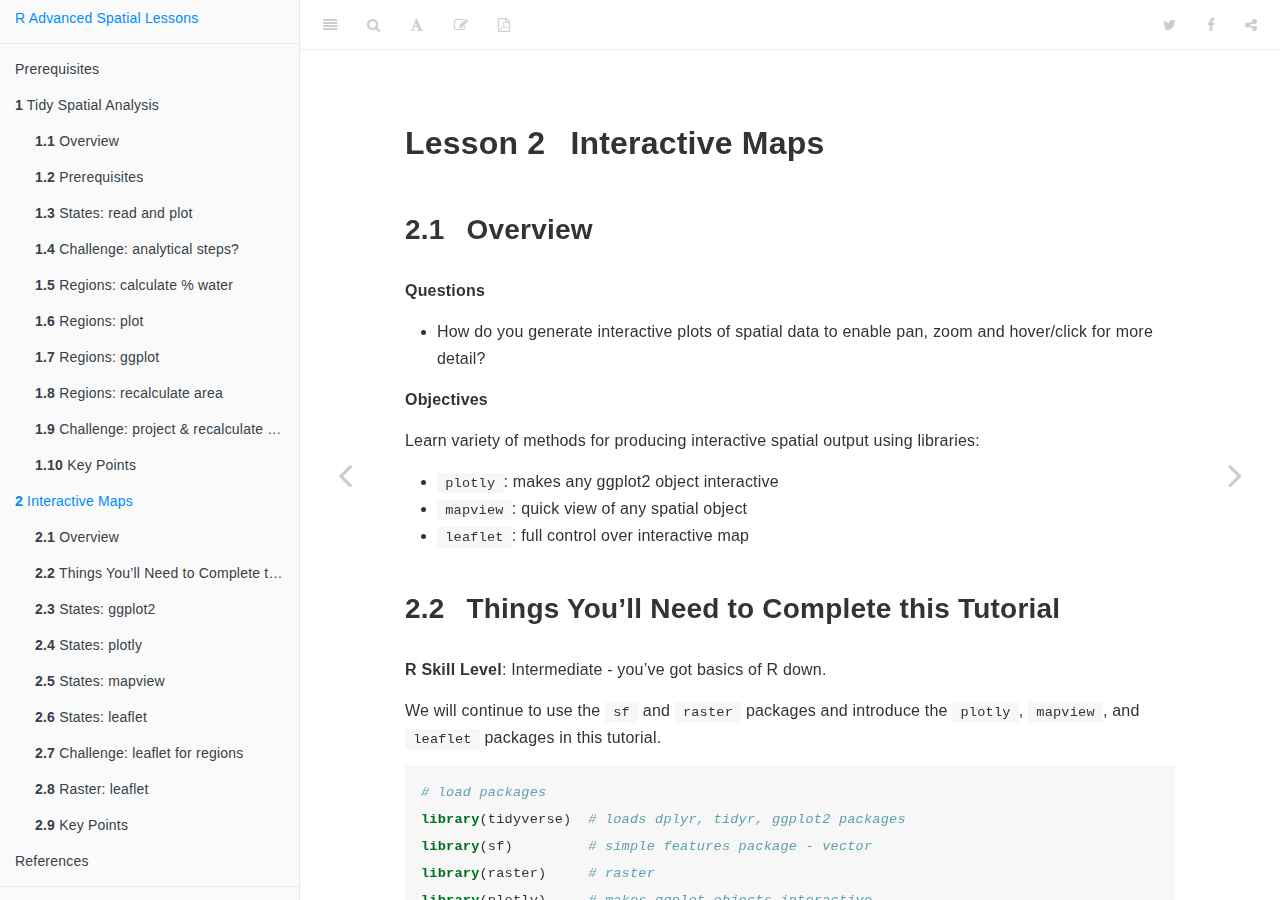
==== docs/interactive.html @ 994f049f "chunks named, cached; rm _bookdown" ====
<!DOCTYPE html>
<html >

<head>

  <meta charset="UTF-8">
  <meta http-equiv="X-UA-Compatible" content="IE=edge">
  <title>R Advanced Spatial Lessons</title>
  <meta name="description" content="These Data Carpentry lessons are for teaching simple usage of advanced spatial analysis libraries (sf, leaflet, ggmap and ggplot2).">
  <meta name="generator" content="bookdown 0.5 and GitBook 2.6.7">

  <meta property="og:title" content="R Advanced Spatial Lessons" />
  <meta property="og:type" content="book" />
  
  
  <meta property="og:description" content="These Data Carpentry lessons are for teaching simple usage of advanced spatial analysis libraries (sf, leaflet, ggmap and ggplot2)." />
  <meta name="github-repo" content="bbest/R-adv-spatial-lessons" />

  <meta name="twitter:card" content="summary" />
  <meta name="twitter:title" content="R Advanced Spatial Lessons" />
  
  <meta name="twitter:description" content="These Data Carpentry lessons are for teaching simple usage of advanced spatial analysis libraries (sf, leaflet, ggmap and ggplot2)." />
  

<meta name="author" content="Ben Best">


<meta name="date" content="2017-09-24">

  <meta name="viewport" content="width=device-width, initial-scale=1">
  <meta name="apple-mobile-web-app-capable" content="yes">
  <meta name="apple-mobile-web-app-status-bar-style" content="black">
  
  
<link rel="prev" href="tidy.html">
<link rel="next" href="references.html">
<script src="libs/jquery-2.2.3/jquery.min.js"></script>
<link href="libs/gitbook-2.6.7/css/style.css" rel="stylesheet" />
<link href="libs/gitbook-2.6.7/css/plugin-bookdown.css" rel="stylesheet" />
<link href="libs/gitbook-2.6.7/css/plugin-highlight.css" rel="stylesheet" />
<link href="libs/gitbook-2.6.7/css/plugin-search.css" rel="stylesheet" />
<link href="libs/gitbook-2.6.7/css/plugin-fontsettings.css" rel="stylesheet" />







<script src="libs/htmlwidgets-0.9/htmlwidgets.js"></script>
<script src="libs/plotly-binding-4.7.1/plotly.js"></script>
<script src="libs/typedarray-0.1/typedarray.min.js"></script>
<link href="libs/crosstalk-1.0.0/css/crosstalk.css" rel="stylesheet" />
<script src="libs/crosstalk-1.0.0/js/crosstalk.min.js"></script>
<link href="libs/plotlyjs-1.29.2/plotly-htmlwidgets.css" rel="stylesheet" />
<script src="libs/plotlyjs-1.29.2/plotly-latest.min.js"></script>
<link href="libs/leaflet-0.7.7/leaflet.css" rel="stylesheet" />
<script src="libs/leaflet-0.7.7/leaflet.js"></script>
<link href="libs/leafletfix-1.0.0/leafletfix.css" rel="stylesheet" />
<link href="libs/leaflet-label-0.2.2/leaflet.label.css" rel="stylesheet" />
<script src="libs/leaflet-label-0.2.2/leaflet.label.js"></script>
<script src="libs/Proj4Leaflet-0.7.2/proj4-compressed.js"></script>
<script src="libs/Proj4Leaflet-0.7.2/proj4leaflet.js"></script>
<script src="libs/leaflet-binding-1.1.0.9000/leaflet.js"></script>
<script src="libs/leaflet-providers-1.0.27/leaflet-providers.js"></script>
<script src="libs/leaflet-providers-plugin-1.1.0.9000/leaflet-providers-plugin.js"></script>
<link href="libs/HomeButton-0.0.1/home-button.css" rel="stylesheet" />
<script src="libs/HomeButton-0.0.1/home-button.js"></script>
<script src="libs/HomeButton-0.0.1/easy-button-src.min.js"></script>


<style type="text/css">
div.sourceCode { overflow-x: auto; }
table.sourceCode, tr.sourceCode, td.lineNumbers, td.sourceCode {
  margin: 0; padding: 0; vertical-align: baseline; border: none; }
table.sourceCode { width: 100%; line-height: 100%; }
td.lineNumbers { text-align: right; padding-right: 4px; padding-left: 4px; color: #aaaaaa; border-right: 1px solid #aaaaaa; }
td.sourceCode { padding-left: 5px; }
code > span.kw { color: #007020; font-weight: bold; } /* Keyword */
code > span.dt { color: #902000; } /* DataType */
code > span.dv { color: #40a070; } /* DecVal */
code > span.bn { color: #40a070; } /* BaseN */
code > span.fl { color: #40a070; } /* Float */
code > span.ch { color: #4070a0; } /* Char */
code > span.st { color: #4070a0; } /* String */
code > span.co { color: #60a0b0; font-style: italic; } /* Comment */
code > span.ot { color: #007020; } /* Other */
code > span.al { color: #ff0000; font-weight: bold; } /* Alert */
code > span.fu { color: #06287e; } /* Function */
code > span.er { color: #ff0000; font-weight: bold; } /* Error */
code > span.wa { color: #60a0b0; font-weight: bold; font-style: italic; } /* Warning */
code > span.cn { color: #880000; } /* Constant */
code > span.sc { color: #4070a0; } /* SpecialChar */
code > span.vs { color: #4070a0; } /* VerbatimString */
code > span.ss { color: #bb6688; } /* SpecialString */
code > span.im { } /* Import */
code > span.va { color: #19177c; } /* Variable */
code > span.cf { color: #007020; font-weight: bold; } /* ControlFlow */
code > span.op { color: #666666; } /* Operator */
code > span.bu { } /* BuiltIn */
code > span.ex { } /* Extension */
code > span.pp { color: #bc7a00; } /* Preprocessor */
code > span.at { color: #7d9029; } /* Attribute */
code > span.do { color: #ba2121; font-style: italic; } /* Documentation */
code > span.an { color: #60a0b0; font-weight: bold; font-style: italic; } /* Annotation */
code > span.cv { color: #60a0b0; font-weight: bold; font-style: italic; } /* CommentVar */
code > span.in { color: #60a0b0; font-weight: bold; font-style: italic; } /* Information */
</style>

<link rel="stylesheet" href="css/bootstrap.min.css" type="text/css" />
<link rel="stylesheet" href="css/style.css" type="text/css" />
<link rel="stylesheet" href="css/lesson.css" type="text/css" />
</head>

<body>



  <div class="book without-animation with-summary font-size-2 font-family-1" data-basepath=".">

    <div class="book-summary">
      <nav role="navigation">

<ul class="summary">
<li><a href="./">R Advanced Spatial Lessons</a></li>

<li class="divider"></li>
<li class="chapter" data-level="" data-path="index.html"><a href="index.html"><i class="fa fa-check"></i>Prerequisites</a></li>
<li class="chapter" data-level="1" data-path="tidy.html"><a href="tidy.html"><i class="fa fa-check"></i><b>1</b> Tidy Spatial Analysis</a><ul>
<li class="chapter" data-level="1.1" data-path="tidy.html"><a href="tidy.html#overview"><i class="fa fa-check"></i><b>1.1</b> Overview</a></li>
<li class="chapter" data-level="1.2" data-path="tidy.html"><a href="tidy.html#prerequisites"><i class="fa fa-check"></i><b>1.2</b> Prerequisites</a></li>
<li class="chapter" data-level="1.3" data-path="tidy.html"><a href="tidy.html#states-read-and-plot"><i class="fa fa-check"></i><b>1.3</b> States: read and plot</a></li>
<li class="chapter" data-level="1.4" data-path="tidy.html"><a href="tidy.html#challenge-analytical-steps"><i class="fa fa-check"></i><b>1.4</b> Challenge: analytical steps?</a><ul>
<li class="chapter" data-level="1.4.1" data-path="tidy.html"><a href="tidy.html#answers"><i class="fa fa-check"></i><b>1.4.1</b> Answers</a></li>
</ul></li>
<li class="chapter" data-level="1.5" data-path="tidy.html"><a href="tidy.html#regions-calculate-water"><i class="fa fa-check"></i><b>1.5</b> Regions: calculate % water</a></li>
<li class="chapter" data-level="1.6" data-path="tidy.html"><a href="tidy.html#regions-plot"><i class="fa fa-check"></i><b>1.6</b> Regions: plot</a></li>
<li class="chapter" data-level="1.7" data-path="tidy.html"><a href="tidy.html#regions-ggplot"><i class="fa fa-check"></i><b>1.7</b> Regions: ggplot</a></li>
<li class="chapter" data-level="1.8" data-path="tidy.html"><a href="tidy.html#regions-recalculate-area"><i class="fa fa-check"></i><b>1.8</b> Regions: recalculate area</a></li>
<li class="chapter" data-level="1.9" data-path="tidy.html"><a href="tidy.html#challenge-project-recalculate-area"><i class="fa fa-check"></i><b>1.9</b> Challenge: project &amp; recalculate area</a><ul>
<li class="chapter" data-level="1.9.1" data-path="tidy.html"><a href="tidy.html#answers-1"><i class="fa fa-check"></i><b>1.9.1</b> Answers</a></li>
</ul></li>
<li class="chapter" data-level="1.10" data-path="tidy.html"><a href="tidy.html#key-points"><i class="fa fa-check"></i><b>1.10</b> Key Points</a></li>
</ul></li>
<li class="chapter" data-level="2" data-path="interactive.html"><a href="interactive.html"><i class="fa fa-check"></i><b>2</b> Interactive Maps</a><ul>
<li class="chapter" data-level="2.1" data-path="interactive.html"><a href="interactive.html#overview-1"><i class="fa fa-check"></i><b>2.1</b> Overview</a></li>
<li class="chapter" data-level="2.2" data-path="interactive.html"><a href="interactive.html#things-youll-need-to-complete-this-tutorial"><i class="fa fa-check"></i><b>2.2</b> Things You’ll Need to Complete this Tutorial</a></li>
<li class="chapter" data-level="2.3" data-path="interactive.html"><a href="interactive.html#states-ggplot2"><i class="fa fa-check"></i><b>2.3</b> States: ggplot2</a></li>
<li class="chapter" data-level="2.4" data-path="interactive.html"><a href="interactive.html#states-plotly"><i class="fa fa-check"></i><b>2.4</b> States: plotly</a></li>
<li class="chapter" data-level="2.5" data-path="interactive.html"><a href="interactive.html#states-mapview"><i class="fa fa-check"></i><b>2.5</b> States: mapview</a></li>
<li class="chapter" data-level="2.6" data-path="interactive.html"><a href="interactive.html#states-leaflet"><i class="fa fa-check"></i><b>2.6</b> States: leaflet</a><ul>
<li class="chapter" data-level="2.6.1" data-path="interactive.html"><a href="interactive.html#choropleth"><i class="fa fa-check"></i><b>2.6.1</b> Choropleth</a></li>
<li class="chapter" data-level="2.6.2" data-path="interactive.html"><a href="interactive.html#popups-and-legend"><i class="fa fa-check"></i><b>2.6.2</b> Popups and Legend</a></li>
</ul></li>
<li class="chapter" data-level="2.7" data-path="interactive.html"><a href="interactive.html#challenge-leaflet-for-regions"><i class="fa fa-check"></i><b>2.7</b> Challenge: leaflet for regions</a><ul>
<li class="chapter" data-level="2.7.1" data-path="interactive.html"><a href="interactive.html#answers-2"><i class="fa fa-check"></i><b>2.7.1</b> Answers</a></li>
</ul></li>
<li class="chapter" data-level="2.8" data-path="interactive.html"><a href="interactive.html#raster-leaflet"><i class="fa fa-check"></i><b>2.8</b> Raster: leaflet</a></li>
<li class="chapter" data-level="2.9" data-path="interactive.html"><a href="interactive.html#key-points-1"><i class="fa fa-check"></i><b>2.9</b> Key Points</a></li>
</ul></li>
<li class="chapter" data-level="" data-path="references.html"><a href="references.html"><i class="fa fa-check"></i>References</a></li>
<li class="divider"></li>
<li><a href="https://bookdown.org" target="blank">Published with bookdown</a></li>

</ul>

      </nav>
    </div>

    <div class="book-body">
      <div class="body-inner">
        <div class="book-header" role="navigation">
          <h1>
            <i class="fa fa-circle-o-notch fa-spin"></i><a href="./">R Advanced Spatial Lessons</a>
          </h1>
        </div>

        <div class="page-wrapper" tabindex="-1" role="main">
          <div class="page-inner">

            <section class="normal" id="section-">
<div id="interactive" class="section level1">
<h1><span class="header-section-number">Lesson 2</span> Interactive Maps</h1>
<div id="overview-1" class="section level2 objectives">
<h2><span class="header-section-number">2.1</span> Overview</h2>
<p><strong>Questions</strong></p>
<ul>
<li>How do you generate interactive plots of spatial data to enable pan, zoom and hover/click for more detail?</li>
</ul>
<p><strong>Objectives</strong></p>
<p>Learn variety of methods for producing interactive spatial output using libraries:</p>
<ul>
<li><code>plotly</code>: makes any ggplot2 object interactive</li>
<li><code>mapview</code>: quick view of any spatial object</li>
<li><code>leaflet</code>: full control over interactive map</li>
</ul>
</div>
<div id="things-youll-need-to-complete-this-tutorial" class="section level2 prereq">
<h2><span class="header-section-number">2.2</span> Things You’ll Need to Complete this Tutorial</h2>
<p><strong>R Skill Level</strong>: Intermediate - you’ve got basics of R down.</p>
<p>We will continue to use the <code>sf</code> and <code>raster</code> packages and introduce the <code>plotly</code>, <code>mapview</code>, and <code>leaflet</code> packages in this tutorial.</p>
<div class="sourceCode"><pre class="sourceCode r"><code class="sourceCode r"><span class="co"># load packages</span>
<span class="kw">library</span>(tidyverse)  <span class="co"># loads dplyr, tidyr, ggplot2 packages</span>
<span class="kw">library</span>(sf)         <span class="co"># simple features package - vector</span>
<span class="kw">library</span>(raster)     <span class="co"># raster</span>
<span class="kw">library</span>(plotly)     <span class="co"># makes ggplot objects interactive</span>
<span class="kw">library</span>(mapview)    <span class="co"># quick interactive viewing of spatial objects</span>
<span class="kw">library</span>(leaflet)    <span class="co"># interactive maps</span>

<span class="co"># set working directory to data folder</span>
<span class="co"># setwd(&quot;pathToDirHere&quot;)</span></code></pre></div>
</div>
<div id="states-ggplot2" class="section level2">
<h2><span class="header-section-number">2.3</span> States: ggplot2</h2>
<p>Recreate the ggplot object from Lesson <a href="tidy.html#tidy">1</a> and save into a variable for subsequent use with the <code>plotly</code> package.</p>
<div class="sourceCode"><pre class="sourceCode r"><code class="sourceCode r"><span class="co"># read in states</span>
states &lt;-<span class="st"> </span><span class="kw">read_sf</span>(<span class="st">&quot;data/NEON-DS-Site-Layout-Files/US-Boundary-Layers/US-State-Boundaries-Census-2014.shp&quot;</span>) %&gt;%
<span class="st">  </span><span class="kw">st_zm</span>() %&gt;%
<span class="st">  </span><span class="kw">mutate</span>(
    <span class="dt">water_km2 =</span> (AWATER /<span class="st"> </span>(<span class="dv">1000</span>*<span class="dv">1000</span>)) %&gt;%<span class="st"> </span><span class="kw">round</span>(<span class="dv">2</span>))

<span class="co"># plot, ggplot</span>
g =<span class="st"> </span><span class="kw">ggplot</span>(states) +
<span class="st">  </span><span class="kw">geom_sf</span>(<span class="kw">aes</span>(<span class="dt">fill =</span> water_km2)) +
<span class="st">  </span><span class="kw">scale_fill_distiller</span>(<span class="st">&quot;water_km2&quot;</span>, <span class="dt">palette =</span> <span class="st">&quot;Spectral&quot;</span>) +
<span class="st">  </span><span class="kw">ggtitle</span>(<span class="st">&quot;Water (km2) by State&quot;</span>)
g</code></pre></div>
<p><img src="R-adv-spatial_files/figure-html/states-ggplot2-1.png" width="672" /></p>
</div>
<div id="states-plotly" class="section level2">
<h2><span class="header-section-number">2.4</span> States: plotly</h2>
<p>The <code>plotly::ggplotly()</code> function outputs a ggplot into an interactive window capable of pan, zoom and identify.</p>
<div class="sourceCode"><pre class="sourceCode r"><code class="sourceCode r"><span class="kw">library</span>(plotly)

<span class="kw">ggplotly</span>(g)</code></pre></div>
<div id="17ee5b825112" style="width:672px;height:480px;" class="plotly html-widget"></div>
<script type="application/json" data-for="17ee5b825112">{"x":{"data":[{"x":[-120,-120,-120,-120,-120,-120,-120,-120,-120,-120,-120,-120,-120,-120,-120,-120,-120,-120,-120,-120,-120,-120,-120,-120,-120,-120,-120,-120,-120,-120,-120,-120,-120,-120,-120,-120,-120,-120,-120,-120,-120,-120,-120,-120,-120,-120,-120,-120,-120,-120,-120,-120,-120,-120,-120,-120,-120,-120,-120,-120,-120,-120,-120,-120,-120,-120,-120,-120,-120,-120,-120,-120,-120,-120,-120,-120,-120,-120,-120,null,-127.6146362,-127.171717171717,-126.464646464646,-125.757575757576,-125.050505050505,-124.343434343434,-123.636363636364,-122.929292929293,-122.222222222222,-121.515151515152,-120.808080808081,-120.10101010101,-119.393939393939,-118.686868686869,-117.979797979798,-117.272727272727,-116.565656565657,-115.858585858586,-115.151515151515,-114.444444444444,-113.737373737374,-113.030303030303,-112.323232323232,-111.616161616162,-110.909090909091,-110.20202020202,-109.494949494949,-108.787878787879,-108.080808080808,-107.373737373737,-106.666666666667,-105.959595959596,-105.252525252525,-104.545454545455,-103.838383838384,-103.131313131313,-102.424242424242,-101.717171717172,-101.010101010101,-100.30303030303,-99.5959595959596,-98.8888888888889,-98.1818181818182,-97.4747474747475,-96.7676767676768,-96.0606060606061,-95.3535353535354,-94.6464646464646,-93.9393939393939,-93.2323232323232,-92.5252525252525,-91.8181818181818,-91.1111111111111,-90.4040404040404,-89.6969696969697,-88.989898989899,-88.2828282828283,-87.5757575757576,-86.8686868686869,-86.1616161616162,-85.4545454545455,-84.7474747474747,-84.040404040404,-83.3333333333333,-82.6262626262626,-81.9191919191919,-81.2121212121212,-80.5050505050505,-79.7979797979798,-79.0909090909091,-78.3838383838384,-77.6767676767677,-76.969696969697,-76.2626262626263,-75.5555555555556,-74.8484848484848,-74.1414141414141,-73.4343434343434,-72.7272727272727,-72.020202020202,-71.3131313131313,-70.6060606060606,-69.8989898989899,-69.1919191919192,-68.4848484848485,-67.7777777777778,-67.0707070707071,-66.3636363636364,-65.6565656565657,-64.9494949494949,-64.2424242424242,-64.0610978,null,-127.6146362,-127.171717171717,-126.464646464646,-125.757575757576,-125.050505050505,-124.343434343434,-123.636363636364,-122.929292929293,-122.222222222222,-121.515151515152,-120.808080808081,-120.10101010101,-119.393939393939,-118.686868686869,-117.979797979798,-117.272727272727,-116.565656565657,-115.858585858586,-115.151515151515,-114.444444444444,-113.737373737374,-113.030303030303,-112.323232323232,-111.616161616162,-110.909090909091,-110.20202020202,-109.494949494949,-108.787878787879,-108.080808080808,-107.373737373737,-106.666666666667,-105.959595959596,-105.252525252525,-104.545454545455,-103.838383838384,-103.131313131313,-102.424242424242,-101.717171717172,-101.010101010101,-100.30303030303,-99.5959595959596,-98.8888888888889,-98.1818181818182,-97.4747474747475,-96.7676767676768,-96.0606060606061,-95.3535353535354,-94.6464646464646,-93.9393939393939,-93.2323232323232,-92.5252525252525,-91.8181818181818,-91.1111111111111,-90.4040404040404,-89.6969696969697,-88.989898989899,-88.2828282828283,-87.5757575757576,-86.8686868686869,-86.1616161616162,-85.4545454545455,-84.7474747474747,-84.040404040404,-83.3333333333333,-82.6262626262626,-81.9191919191919,-81.2121212121212,-80.5050505050505,-79.7979797979798,-79.0909090909091,-78.3838383838384,-77.6767676767677,-76.969696969697,-76.2626262626263,-75.5555555555556,-74.8484848484848,-74.1414141414141,-73.4343434343434,-72.7272727272727,-72.020202020202,-71.3131313131313,-70.6060606060606,-69.8989898989899,-69.1919191919192,-68.4848484848485,-67.7777777777778,-67.0707070707071,-66.3636363636364,-65.6565656565657,-64.9494949494949,-64.2424242424242,-64.0610978,null,-127.6146362,-127.171717171717,-126.464646464646,-125.757575757576,-125.050505050505,-124.343434343434,-123.636363636364,-122.929292929293,-122.222222222222,-121.515151515152,-120.808080808081,-120.10101010101,-119.393939393939,-118.686868686869,-117.979797979798,-117.272727272727,-116.565656565657,-115.858585858586,-115.151515151515,-114.444444444444,-113.737373737374,-113.030303030303,-112.323232323232,-111.616161616162,-110.909090909091,-110.20202020202,-109.494949494949,-108.787878787879,-108.080808080808,-107.373737373737,-106.666666666667,-105.959595959596,-105.252525252525,-104.545454545455,-103.838383838384,-103.131313131313,-102.424242424242,-101.717171717172,-101.010101010101,-100.30303030303,-99.5959595959596,-98.8888888888889,-98.1818181818182,-97.4747474747475,-96.7676767676768,-96.0606060606061,-95.3535353535354,-94.6464646464646,-93.9393939393939,-93.2323232323232,-92.5252525252525,-91.8181818181818,-91.1111111111111,-90.4040404040404,-89.6969696969697,-88.989898989899,-88.2828282828283,-87.5757575757576,-86.8686868686869,-86.1616161616162,-85.4545454545455,-84.7474747474747,-84.040404040404,-83.3333333333333,-82.6262626262626,-81.9191919191919,-81.2121212121212,-80.5050505050505,-79.7979797979798,-79.0909090909091,-78.3838383838384,-77.6767676767677,-76.969696969697,-76.2626262626263,-75.5555555555556,-74.8484848484848,-74.1414141414141,-73.4343434343434,-72.7272727272727,-72.020202020202,-71.3131313131313,-70.6060606060606,-69.8989898989899,-69.1919191919192,-68.4848484848485,-67.7777777777778,-67.0707070707071,-66.3636363636364,-65.6565656565657,-64.9494949494949,-64.2424242424242,-64.0610978,null,-110,-110,-110,-110,-110,-110,-110,-110,-110,-110,-110,-110,-110,-110,-110,-110,-110,-110,-110,-110,-110,-110,-110,-110,-110,-110,-110,-110,-110,-110,-110,-110,-110,-110,-110,-110,-110,-110,-110,-110,-110,-110,-110,-110,-110,-110,-110,-110,-110,-110,-110,-110,-110,-110,-110,-110,-110,-110,-110,-110,-110,-110,-110,-110,-110,-110,-110,-110,-110,-110,-110,-110,-110,-110,-110,-110,-110,-110,-110,null,-100,-100,-100,-100,-100,-100,-100,-100,-100,-100,-100,-100,-100,-100,-100,-100,-100,-100,-100,-100,-100,-100,-100,-100,-100,-100,-100,-100,-100,-100,-100,-100,-100,-100,-100,-100,-100,-100,-100,-100,-100,-100,-100,-100,-100,-100,-100,-100,-100,-100,-100,-100,-100,-100,-100,-100,-100,-100,-100,-100,-100,-100,-100,-100,-100,-100,-100,-100,-100,-100,-100,-100,-100,-100,-100,-100,-100,-100,-100,null,-90,-90,-90,-90,-90,-90,-90,-90,-90,-90,-90,-90,-90,-90,-90,-90,-90,-90,-90,-90,-90,-90,-90,-90,-90,-90,-90,-90,-90,-90,-90,-90,-90,-90,-90,-90,-90,-90,-90,-90,-90,-90,-90,-90,-90,-90,-90,-90,-90,-90,-90,-90,-90,-90,-90,-90,-90,-90,-90,-90,-90,-90,-90,-90,-90,-90,-90,-90,-90,-90,-90,-90,-90,-90,-90,-90,-90,-90,-90,null,-80,-80,-80,-80,-80,-80,-80,-80,-80,-80,-80,-80,-80,-80,-80,-80,-80,-80,-80,-80,-80,-80,-80,-80,-80,-80,-80,-80,-80,-80,-80,-80,-80,-80,-80,-80,-80,-80,-80,-80,-80,-80,-80,-80,-80,-80,-80,-80,-80,-80,-80,-80,-80,-80,-80,-80,-80,-80,-80,-80,-80,-80,-80,-80,-80,-80,-80,-80,-80,-80,-80,-80,-80,-80,-80,-80,-80,-80,-80,null,-70,-70,-70,-70,-70,-70,-70,-70,-70,-70,-70,-70,-70,-70,-70,-70,-70,-70,-70,-70,-70,-70,-70,-70,-70,-70,-70,-70,-70,-70,-70,-70,-70,-70,-70,-70,-70,-70,-70,-70,-70,-70,-70,-70,-70,-70,-70,-70,-70,-70,-70,-70,-70,-70,-70,-70,-70,-70,-70,-70,-70,-70,-70,-70,-70,-70,-70,-70,-70,-70,-70,-70,-70,-70,-70,-70,-70,-70,-70,null,-127.6146362,-127.171717171717,-126.464646464646,-125.757575757576,-125.050505050505,-124.343434343434,-123.636363636364,-122.929292929293,-122.222222222222,-121.515151515152,-120.808080808081,-120.10101010101,-119.393939393939,-118.686868686869,-117.979797979798,-117.272727272727,-116.565656565657,-115.858585858586,-115.151515151515,-114.444444444444,-113.737373737374,-113.030303030303,-112.323232323232,-111.616161616162,-110.909090909091,-110.20202020202,-109.494949494949,-108.787878787879,-108.080808080808,-107.373737373737,-106.666666666667,-105.959595959596,-105.252525252525,-104.545454545455,-103.838383838384,-103.131313131313,-102.424242424242,-101.717171717172,-101.010101010101,-100.30303030303,-99.5959595959596,-98.8888888888889,-98.1818181818182,-97.4747474747475,-96.7676767676768,-96.0606060606061,-95.3535353535354,-94.6464646464646,-93.9393939393939,-93.2323232323232,-92.5252525252525,-91.8181818181818,-91.1111111111111,-90.4040404040404,-89.6969696969697,-88.989898989899,-88.2828282828283,-87.5757575757576,-86.8686868686869,-86.1616161616162,-85.4545454545455,-84.7474747474747,-84.040404040404,-83.3333333333333,-82.6262626262626,-81.9191919191919,-81.2121212121212,-80.5050505050505,-79.7979797979798,-79.0909090909091,-78.3838383838384,-77.6767676767677,-76.969696969697,-76.2626262626263,-75.5555555555556,-74.8484848484848,-74.1414141414141,-73.4343434343434,-72.7272727272727,-72.020202020202,-71.3131313131313,-70.6060606060606,-69.8989898989899,-69.1919191919192,-68.4848484848485,-67.7777777777778,-67.0707070707071,-66.3636363636364,-65.6565656565657,-64.9494949494949,-64.2424242424242,-64.0610978,null,-127.6146362,-127.171717171717,-126.464646464646,-125.757575757576,-125.050505050505,-124.343434343434,-123.636363636364,-122.929292929293,-122.222222222222,-121.515151515152,-120.808080808081,-120.10101010101,-119.393939393939,-118.686868686869,-117.979797979798,-117.272727272727,-116.565656565657,-115.858585858586,-115.151515151515,-114.444444444444,-113.737373737374,-113.030303030303,-112.323232323232,-111.616161616162,-110.909090909091,-110.20202020202,-109.494949494949,-108.787878787879,-108.080808080808,-107.373737373737,-106.666666666667,-105.959595959596,-105.252525252525,-104.545454545455,-103.838383838384,-103.131313131313,-102.424242424242,-101.717171717172,-101.010101010101,-100.30303030303,-99.5959595959596,-98.8888888888889,-98.1818181818182,-97.4747474747475,-96.7676767676768,-96.0606060606061,-95.3535353535354,-94.6464646464646,-93.9393939393939,-93.2323232323232,-92.5252525252525,-91.8181818181818,-91.1111111111111,-90.4040404040404,-89.6969696969697,-88.989898989899,-88.2828282828283,-87.5757575757576,-86.8686868686869,-86.1616161616162,-85.4545454545455,-84.7474747474747,-84.040404040404,-83.3333333333333,-82.6262626262626,-81.9191919191919,-81.2121212121212,-80.5050505050505,-79.7979797979798,-79.0909090909091,-78.3838383838384,-77.6767676767677,-76.969696969697,-76.2626262626263,-75.5555555555556,-74.8484848484848,-74.1414141414141,-73.4343434343434,-72.7272727272727,-72.020202020202,-71.3131313131313,-70.6060606060606,-69.8989898989899,-69.1919191919192,-68.4848484848485,-67.7777777777778,-67.0707070707071,-66.3636363636364,-65.6565656565657,-64.9494949494949,-64.2424242424242,-64.0610978,null,-127.6146362,-127.171717171717,-126.464646464646,-125.757575757576,-125.050505050505,-124.343434343434,-123.636363636364,-122.929292929293,-122.222222222222,-121.515151515152,-120.808080808081,-120.10101010101,-119.393939393939,-118.686868686869,-117.979797979798,-117.272727272727,-116.565656565657,-115.858585858586,-115.151515151515,-114.444444444444,-113.737373737374,-113.030303030303,-112.323232323232,-111.616161616162,-110.909090909091,-110.20202020202,-109.494949494949,-108.787878787879,-108.080808080808,-107.373737373737,-106.666666666667,-105.959595959596,-105.252525252525,-104.545454545455,-103.838383838384,-103.131313131313,-102.424242424242,-101.717171717172,-101.010101010101,-100.30303030303,-99.5959595959596,-98.8888888888889,-98.1818181818182,-97.4747474747475,-96.7676767676768,-96.0606060606061,-95.3535353535354,-94.6464646464646,-93.9393939393939,-93.2323232323232,-92.5252525252525,-91.8181818181818,-91.1111111111111,-90.4040404040404,-89.6969696969697,-88.989898989899,-88.2828282828283,-87.5757575757576,-86.8686868686869,-86.1616161616162,-85.4545454545455,-84.7474747474747,-84.040404040404,-83.3333333333333,-82.6262626262626,-81.9191919191919,-81.2121212121212,-80.5050505050505,-79.7979797979798,-79.0909090909091,-78.3838383838384,-77.6767676767677,-76.969696969697,-76.2626262626263,-75.5555555555556,-74.8484848484848,-74.1414141414141,-73.4343434343434,-72.7272727272727,-72.020202020202,-71.3131313131313,-70.6060606060606,-69.8989898989899,-69.1919191919192,-68.4848484848485,-67.7777777777778,-67.0707070707071,-66.3636363636364,-65.6565656565657,-64.9494949494949,-64.2424242424242,-64.0610978],"y":[23.25381965,23.5353535353535,23.8888888888889,24.2424242424242,24.5959595959596,24.9494949494949,25.3030303030303,25.6565656565657,26.010101010101,26.3636363636364,26.7171717171717,27.0707070707071,27.4242424242424,27.7777777777778,28.1313131313131,28.4848484848485,28.8383838383838,29.1919191919192,29.5454545454545,29.8989898989899,30.2525252525253,30.6060606060606,30.959595959596,31.3131313131313,31.6666666666667,32.020202020202,32.3737373737374,32.7272727272727,33.0808080808081,33.4343434343434,33.7878787878788,34.1414141414141,34.4949494949495,34.8484848484848,35.2020202020202,35.5555555555556,35.9090909090909,36.2626262626263,36.6161616161616,36.969696969697,37.3232323232323,37.6767676767677,38.030303030303,38.3838383838384,38.7373737373737,39.0909090909091,39.4444444444444,39.7979797979798,40.1515151515152,40.5050505050505,40.8585858585859,41.2121212121212,41.5656565656566,41.9191919191919,42.2727272727273,42.6262626262626,42.979797979798,43.3333333333333,43.6868686868687,44.040404040404,44.3939393939394,44.7474747474747,45.1010101010101,45.4545454545455,45.8080808080808,46.1616161616162,46.5151515151515,46.8686868686869,47.2222222222222,47.5757575757576,47.9292929292929,48.2828282828283,48.6363636363636,48.989898989899,49.3434343434343,49.6969696969697,50.0505050505051,50.4040404040404,50.62866935,null,40,40,40,40,40,40,40,40,40,40,40,40,40,40,40,40,40,40,40,40,40,40,40,40,40,40,40,40,40,40,40,40,40,40,40,40,40,40,40,40,40,40,40,40,40,40,40,40,40,40,40,40,40,40,40,40,40,40,40,40,40,40,40,40,40,40,40,40,40,40,40,40,40,40,40,40,40,40,40,40,40,40,40,40,40,40,40,40,40,40,40,40,null,45,45,45,45,45,45,45,45,45,45,45,45,45,45,45,45,45,45,45,45,45,45,45,45,45,45,45,45,45,45,45,45,45,45,45,45,45,45,45,45,45,45,45,45,45,45,45,45,45,45,45,45,45,45,45,45,45,45,45,45,45,45,45,45,45,45,45,45,45,45,45,45,45,45,45,45,45,45,45,45,45,45,45,45,45,45,45,45,45,45,45,45,null,50,50,50,50,50,50,50,50,50,50,50,50,50,50,50,50,50,50,50,50,50,50,50,50,50,50,50,50,50,50,50,50,50,50,50,50,50,50,50,50,50,50,50,50,50,50,50,50,50,50,50,50,50,50,50,50,50,50,50,50,50,50,50,50,50,50,50,50,50,50,50,50,50,50,50,50,50,50,50,50,50,50,50,50,50,50,50,50,50,50,50,50,null,23.25381965,23.5353535353535,23.8888888888889,24.2424242424242,24.5959595959596,24.9494949494949,25.3030303030303,25.6565656565657,26.010101010101,26.3636363636364,26.7171717171717,27.0707070707071,27.4242424242424,27.7777777777778,28.1313131313131,28.4848484848485,28.8383838383838,29.1919191919192,29.5454545454545,29.8989898989899,30.2525252525253,30.6060606060606,30.959595959596,31.3131313131313,31.6666666666667,32.020202020202,32.3737373737374,32.7272727272727,33.0808080808081,33.4343434343434,33.7878787878788,34.1414141414141,34.4949494949495,34.8484848484848,35.2020202020202,35.5555555555556,35.9090909090909,36.2626262626263,36.6161616161616,36.969696969697,37.3232323232323,37.6767676767677,38.030303030303,38.3838383838384,38.7373737373737,39.0909090909091,39.4444444444444,39.7979797979798,40.1515151515152,40.5050505050505,40.8585858585859,41.2121212121212,41.5656565656566,41.9191919191919,42.2727272727273,42.6262626262626,42.979797979798,43.3333333333333,43.6868686868687,44.040404040404,44.3939393939394,44.7474747474747,45.1010101010101,45.4545454545455,45.8080808080808,46.1616161616162,46.5151515151515,46.8686868686869,47.2222222222222,47.5757575757576,47.9292929292929,48.2828282828283,48.6363636363636,48.989898989899,49.3434343434343,49.6969696969697,50.0505050505051,50.4040404040404,50.62866935,null,23.25381965,23.5353535353535,23.8888888888889,24.2424242424242,24.5959595959596,24.9494949494949,25.3030303030303,25.6565656565657,26.010101010101,26.3636363636364,26.7171717171717,27.0707070707071,27.4242424242424,27.7777777777778,28.1313131313131,28.4848484848485,28.8383838383838,29.1919191919192,29.5454545454545,29.8989898989899,30.2525252525253,30.6060606060606,30.959595959596,31.3131313131313,31.6666666666667,32.020202020202,32.3737373737374,32.7272727272727,33.0808080808081,33.4343434343434,33.7878787878788,34.1414141414141,34.4949494949495,34.8484848484848,35.2020202020202,35.5555555555556,35.9090909090909,36.2626262626263,36.6161616161616,36.969696969697,37.3232323232323,37.6767676767677,38.030303030303,38.3838383838384,38.7373737373737,39.0909090909091,39.4444444444444,39.7979797979798,40.1515151515152,40.5050505050505,40.8585858585859,41.2121212121212,41.5656565656566,41.9191919191919,42.2727272727273,42.6262626262626,42.979797979798,43.3333333333333,43.6868686868687,44.040404040404,44.3939393939394,44.7474747474747,45.1010101010101,45.4545454545455,45.8080808080808,46.1616161616162,46.5151515151515,46.8686868686869,47.2222222222222,47.5757575757576,47.9292929292929,48.2828282828283,48.6363636363636,48.989898989899,49.3434343434343,49.6969696969697,50.0505050505051,50.4040404040404,50.62866935,null,23.25381965,23.5353535353535,23.8888888888889,24.2424242424242,24.5959595959596,24.9494949494949,25.3030303030303,25.6565656565657,26.010101010101,26.3636363636364,26.7171717171717,27.0707070707071,27.4242424242424,27.7777777777778,28.1313131313131,28.4848484848485,28.8383838383838,29.1919191919192,29.5454545454545,29.8989898989899,30.2525252525253,30.6060606060606,30.959595959596,31.3131313131313,31.6666666666667,32.020202020202,32.3737373737374,32.7272727272727,33.0808080808081,33.4343434343434,33.7878787878788,34.1414141414141,34.4949494949495,34.8484848484848,35.2020202020202,35.5555555555556,35.9090909090909,36.2626262626263,36.6161616161616,36.969696969697,37.3232323232323,37.6767676767677,38.030303030303,38.3838383838384,38.7373737373737,39.0909090909091,39.4444444444444,39.7979797979798,40.1515151515152,40.5050505050505,40.8585858585859,41.2121212121212,41.5656565656566,41.9191919191919,42.2727272727273,42.6262626262626,42.979797979798,43.3333333333333,43.6868686868687,44.040404040404,44.3939393939394,44.7474747474747,45.1010101010101,45.4545454545455,45.8080808080808,46.1616161616162,46.5151515151515,46.8686868686869,47.2222222222222,47.5757575757576,47.9292929292929,48.2828282828283,48.6363636363636,48.989898989899,49.3434343434343,49.6969696969697,50.0505050505051,50.4040404040404,50.62866935,null,23.25381965,23.5353535353535,23.8888888888889,24.2424242424242,24.5959595959596,24.9494949494949,25.3030303030303,25.6565656565657,26.010101010101,26.3636363636364,26.7171717171717,27.0707070707071,27.4242424242424,27.7777777777778,28.1313131313131,28.4848484848485,28.8383838383838,29.1919191919192,29.5454545454545,29.8989898989899,30.2525252525253,30.6060606060606,30.959595959596,31.3131313131313,31.6666666666667,32.020202020202,32.3737373737374,32.7272727272727,33.0808080808081,33.4343434343434,33.7878787878788,34.1414141414141,34.4949494949495,34.8484848484848,35.2020202020202,35.5555555555556,35.9090909090909,36.2626262626263,36.6161616161616,36.969696969697,37.3232323232323,37.6767676767677,38.030303030303,38.3838383838384,38.7373737373737,39.0909090909091,39.4444444444444,39.7979797979798,40.1515151515152,40.5050505050505,40.8585858585859,41.2121212121212,41.5656565656566,41.9191919191919,42.2727272727273,42.6262626262626,42.979797979798,43.3333333333333,43.6868686868687,44.040404040404,44.3939393939394,44.7474747474747,45.1010101010101,45.4545454545455,45.8080808080808,46.1616161616162,46.5151515151515,46.8686868686869,47.2222222222222,47.5757575757576,47.9292929292929,48.2828282828283,48.6363636363636,48.989898989899,49.3434343434343,49.6969696969697,50.0505050505051,50.4040404040404,50.62866935,null,23.25381965,23.5353535353535,23.8888888888889,24.2424242424242,24.5959595959596,24.9494949494949,25.3030303030303,25.6565656565657,26.010101010101,26.3636363636364,26.7171717171717,27.0707070707071,27.4242424242424,27.7777777777778,28.1313131313131,28.4848484848485,28.8383838383838,29.1919191919192,29.5454545454545,29.8989898989899,30.2525252525253,30.6060606060606,30.959595959596,31.3131313131313,31.6666666666667,32.020202020202,32.3737373737374,32.7272727272727,33.0808080808081,33.4343434343434,33.7878787878788,34.1414141414141,34.4949494949495,34.8484848484848,35.2020202020202,35.5555555555556,35.9090909090909,36.2626262626263,36.6161616161616,36.969696969697,37.3232323232323,37.6767676767677,38.030303030303,38.3838383838384,38.7373737373737,39.0909090909091,39.4444444444444,39.7979797979798,40.1515151515152,40.5050505050505,40.8585858585859,41.2121212121212,41.5656565656566,41.9191919191919,42.2727272727273,42.6262626262626,42.979797979798,43.3333333333333,43.6868686868687,44.040404040404,44.3939393939394,44.7474747474747,45.1010101010101,45.4545454545455,45.8080808080808,46.1616161616162,46.5151515151515,46.8686868686869,47.2222222222222,47.5757575757576,47.9292929292929,48.2828282828283,48.6363636363636,48.989898989899,49.3434343434343,49.6969696969697,50.0505050505051,50.4040404040404,50.62866935,null,25,25,25,25,25,25,25,25,25,25,25,25,25,25,25,25,25,25,25,25,25,25,25,25,25,25,25,25,25,25,25,25,25,25,25,25,25,25,25,25,25,25,25,25,25,25,25,25,25,25,25,25,25,25,25,25,25,25,25,25,25,25,25,25,25,25,25,25,25,25,25,25,25,25,25,25,25,25,25,25,25,25,25,25,25,25,25,25,25,25,25,25,null,30,30,30,30,30,30,30,30,30,30,30,30,30,30,30,30,30,30,30,30,30,30,30,30,30,30,30,30,30,30,30,30,30,30,30,30,30,30,30,30,30,30,30,30,30,30,30,30,30,30,30,30,30,30,30,30,30,30,30,30,30,30,30,30,30,30,30,30,30,30,30,30,30,30,30,30,30,30,30,30,30,30,30,30,30,30,30,30,30,30,30,30,null,35,35,35,35,35,35,35,35,35,35,35,35,35,35,35,35,35,35,35,35,35,35,35,35,35,35,35,35,35,35,35,35,35,35,35,35,35,35,35,35,35,35,35,35,35,35,35,35,35,35,35,35,35,35,35,35,35,35,35,35,35,35,35,35,35,35,35,35,35,35,35,35,35,35,35,35,35,35,35,35,35,35,35,35,35,35,35,35,35,35,35,35],"type":"scatter","mode":"lines","line":{"width":1.88976377952756,"color":"rgba(255,255,255,1)","dash":"solid"},"hoveron":"points","hoverinfo":"none","showlegend":false,"_isGraticule":true,"xaxis":"xaxis","yaxis":"yaxis","frame":null},{"x":[-77.119759,-77.041018,-77.002546244247,-76.909393,-76.979497,-77.039006,-77.0390663543397,-77.039099,-77.0902,-77.119759,-77.119759],"y":[38.934343,38.995548,38.9655317004459,38.892852,38.837812,38.791645,38.8412698956026,38.868112,38.904211,38.934343,38.934343],"text":"water_km2:     18.63","type":"scatter","mode":"lines","line":{"width":1.88976377952756,"color":"rgba(89,89,89,1)","dash":"solid"},"fill":"toself","fillcolor":"rgba(50,136,189,1)","hoveron":"fills","showlegend":false,"xaxis":"x","yaxis":"y","hoverinfo":"text","frame":null},{"x":[-82.598864,-82.5846938141256,-82.581796,-82.571877,-82.597979,-82.5959642645,-82.593673,-82.560664,-82.5089669497313,-82.447076,-82.381773,-82.323999,-82.304223,-82.293271,-82.2821333440281,-82.27427,-82.218967,-82.175167,-82.185567,-82.201537,-82.20929,-82.16157,-82.134766,-82.0988666505543,-82.089065,-82.041563,-82.007062,-81.941829,-81.89847,-81.827354,-81.775734,-81.793304,-81.807855,-81.7502668434263,-81.742953,-81.7522970367401,-81.752754,-81.7214681391725,-81.711628,-81.678331,-81.613896,-81.565247,-81.559647,-81.503189,-81.456143,-81.412706,-81.393794,-81.3703898088263,-81.347567,-81.249088,-81.185946,-81.128533,-81.1212738561078,-81.07595,-81.0373650419871,-80.943782,-80.865575,-80.829764,-80.8355216930075,-80.869933,-80.824969,-80.824276,-80.8234381047859,-80.803394,-80.764479,-80.740126,-80.7382184399836,-80.736804,-80.705994,-80.7026677285034,-80.684173210708,-80.644598,-80.606596,-80.631596,-80.6273626299369,-80.604895,-80.622195,-80.667957,-80.627171,-80.583633,-80.518991,-80.5190171173474,-80.5190296911941,-80.519039,-80.5190843704566,-80.51912,-80.5191607943145,-80.519342,-80.421388,-80.075947,-80.0417020128105,-79.9160173560378,-79.763774,-79.476662,-79.482366,-79.484372,-79.486873,-79.424413,-79.35375,-79.283723,-79.2623921171761,-79.166497,-79.091329,-79.0678255734734,-79.035623,-78.956751,-78.942618,-78.851016,-78.77114,-78.73905,-78.707098,-78.6550361715467,-78.590654,-78.4682695950029,-78.460951,-78.438179,-78.382959,-78.3327880214991,-78.313033,-78.225075,-78.08226,-78.0276291001732,-78.006734,-77.925988,-77.829814,-77.823762,-77.8109438962622,-77.798201,-77.740012,-77.74593,-77.719519,-77.778068,-77.809125,-77.828157,-77.8283018332673,-78.032841,-78.0331834609342,-78.0331852353666,-78.18737,-78.2291295342185,-78.347087,-78.337133,-78.34048,-78.401813,-78.40498,-78.428697,-78.413943,-78.508132,-78.5321470036962,-78.561711,-78.620453,-78.681617,-78.772793,-78.821167,-78.869276,-78.999014,-79.023053,-79.057253,-79.088055,-79.092955,-79.154357,-79.201459,-79.2282558813819,-79.23162,-79.297758,-79.3112960655144,-79.370302,-79.476638,-79.54257,-79.649075,-79.669128,-79.691088,-79.689675,-79.7346,-79.804093,-79.787542,-79.7970135368069,-79.850324,-79.916174,-79.938952,-79.9619822726354,-79.971231,-80.036236,-80.0558115945897,-80.131931,-80.199633,-80.218616,-80.258143,-80.290033810255,-80.292258,-80.2243032443768,-80.223386,-80.28244,-80.291644,-80.39988,-80.46482,-80.4712829493864,-80.544836,-80.664971,-80.770082,-80.836446,-80.8573585701898,-80.8581481168198,-80.865148,-80.883248,-80.835479,-80.919259,-80.9808452568928,-80.996013,-81.112596,-81.225104,-81.362156,-81.427946,-81.483559,-81.53307,-81.560625,-81.678603,-81.7390550304855,-81.744003,-81.774747,-81.849949,-81.896001,-81.933601,-81.93695,-81.984891,-81.932279,-81.968297,-82.064418,-82.141555,-82.226111,-82.296118,-82.3206749571778,-82.327356,-82.369973,-82.3984648162589,-82.41869,-82.487556,-82.479420123223,-82.464987,-82.549407,-82.626182,-82.598864,-82.598864],"y":[38.201007,38.2405129933697,38.248592,38.315781,38.344909,38.3808897617155,38.421809,38.404338,38.4146439126517,38.426982,38.434783,38.449268,38.496308,38.560283,38.5798607964035,38.593683,38.591683,38.608484,38.659583,38.760372,38.802672,38.824632,38.905579,38.9608792844933,38.975978,39.017878,39.029578,38.993295,38.929603,38.945898,38.980737,39.040353,39.083978,39.1040311930998,39.106578,39.1810347474059,39.184676,39.2109608092037,39.219228,39.273755,39.275339,39.276175,39.330774,39.373242,39.409274,39.394618,39.351706,39.3487006724034,39.34577,39.389992,39.430731,39.449375,39.4576974138893,39.50966,39.5380557124726,39.606926,39.662751,39.711839,39.7192518022001,39.763555,39.801092,39.847159,39.8500320873964,39.918762,39.95025,39.970793,40.0335432260784,40.080072,40.151591,40.1569913423108,40.1870179733507,40.25127,40.303869,40.385468,40.3951709330172,40.446667,40.520497,40.582496,40.619936,40.61552,40.638801,40.4773631462371,40.3996410563407,40.342101,40.1596719951181,40.01641,39.9622000525219,39.721403,39.721189,39.72135,39.7212870329188,39.7210559335188,39.720776,39.721078,39.531689,39.3443,39.205961,39.228171,39.278039,39.30964,39.3262438284674,39.400888,39.472407,39.4728023382159,39.473344,39.440264,39.479614,39.554044,39.638387,39.609697,39.555857,39.5443822410837,39.530192,39.5262242704717,39.525987,39.563524,39.622246,39.6285275964988,39.631001,39.658878,39.671166,39.6206559623441,39.601337,39.607642,39.587288,39.525907,39.5007391665665,39.475719,39.401694,39.353221,39.321314,39.229305,39.168567,39.132329,39.1324224548325,39.264403,39.2646236984747,39.2646248420052,39.363989,39.3906638872041,39.466012,39.409169,39.353492,39.276754,39.238006,39.187217,39.158415,39.08863,39.0529416400212,39.009007,38.982601,38.92584,38.893742,38.830982,38.762991,38.840074,38.798613,38.761413,38.690115,38.659517,38.606518,38.527821,38.4800395510852,38.474041,38.416438,38.418454601455,38.427244,38.457228,38.553217,38.591515,38.510883,38.463744,38.431439,38.356728,38.313922,38.273298,38.2672681211392,38.233329,38.184386,38.111619,38.0636070994933,38.044326,37.96792,37.9518782200979,37.8895,37.827507,37.783291,37.720612,37.686136458971,37.683732,37.6239913711709,37.623185,37.585481,37.536505,37.462314,37.426144,37.4300654988959,37.474695,37.414215,37.372363,37.424355,37.421128713999,37.4210069067215,37.419927,37.383933,37.334824,37.306163,37.3008528161905,37.299545,37.278497,37.234874,37.337687,37.271015,37.250604,37.223414,37.206663,37.202467,37.2394971038728,37.242528,37.274847,37.285227,37.331967,37.389217,37.41992,37.454315,37.511961,37.537798,37.544516,37.595166,37.653092,37.686174,37.7459658434594,37.762233,37.801749,37.8430541504629,37.872375,37.916975,37.9385625246981,37.976859,38.063063,38.134835,38.201007,38.201007],"text":"water_km2:    489.44","type":"scatter","mode":"lines","line":{"width":1.88976377952756,"color":"rgba(89,89,89,1)","dash":"solid"},"fill":"toself","fillcolor":"rgba(55,138,188,1)","hoveron":"fills","showlegend":false,"xaxis":"x","yaxis":"y","hoverinfo":"text","frame":null},{"x":[-109.049195,-109.048296,-109.047612,-109.047117001409,-109.047117,-109.047237,-109.047298,-109.046607457859,-109.046426,-109.046182,-109.046138935302,-109.045851,-109.046353967524,-109.046796,-109.046296,-109.046024,-109.045871619849,-109.045729,-109.045433,-109.045223,-108.620309,-108.37925730447,-108.000623,-107.481736999997,-107.420915000035,-107.420913,-106.877292,-106.869796,-106.476239095377,-106.343139,-106.006634146072,-105.997472,-105.718469683991,-105.716471,-105.533922,-105.41931,-105.251296,-105.220612465075,-105.155042748048,-105.1208,-104.732031,-104.338833,-104.007854849944,-103.733247,-103.086104858531,-103.002199,-103.001964,-103.002518,-103.002188,-103.002434,-103.041924,-103.040824,-103.041356991039,-103.041554,-103.042617950565,-103.042711,-103.042738824614,-103.042769,-103.043072,-103.043946,-103.043850301172,-103.043835787484,-103.043563920518,-103.043516,-103.047346,-103.05261,-103.056495064338,-103.060103,-103.063468920895,-103.064889,-103.064761,-103.064696,-103.064422,-103.064422401106,-103.064423,-103.326501,-103.722852979155,-103.980213477381,-104.024521,-104.643526,-104.84775700586,-104.918298182739,-105.153994,-105.750527,-105.997971151664,-106.200699,-106.377166937561,-106.618486,-106.630114,-106.623445,-106.63588,-106.581344,-106.528242,-106.531731,-106.993544,-107.296824990412,-107.422246,-108.208394,-108.208572,-108.208573,-108.707657,-108.861028,-109.050044,-109.049195,-109.049195],"y":[31.796551,32.084093,32.426377,32.777569000002,32.77757,33.208965,33.409783,33.7782323711321,33.875052,34.522393,34.5792910941463,34.959718,35.1746836584714,35.363606,35.614251,35.8798,36.0023384351079,36.117028,36.874589,36.999084,36.999287,36.9995647389042,37.000001,37.0000045803143,37.0000049999862,37.000005,37.000139,36.992426,36.9937740816849,36.99423,36.9953855377332,36.995417,36.995845927301,36.995849,36.995875,36.995856,36.995605,36.9955633819758,36.9954744456106,36.995428,36.993447,36.993535,36.9959840544537,36.998016,36.9998643503017,37.000104,36.909573,36.675186,36.602716,36.500397,36.500439,36.055231,35.7392739122656,35.622487,35.1831572590084,35.144735,34.9541008904342,34.747361,34.619782,34.379555,34.3127498735079,34.3026182054556,34.1128341992324,34.079382,33.824675,33.570599,33.3884142146206,33.219225,32.9591038763421,32.849359,32.587983,32.522193,32.145006,32.087051,32.000518,32.00037,32.000165583633,32.0000328513626,32.00001,32.000443,32.000464604634,32.0004720668521,32.000497,32.002206,32.001974590699,32.001785,32.0012401203377,32.000495,31.971258,31.914034,31.871514,31.813906,31.783148,31.78391,31.783689,31.78362533039,31.783599,31.783599,31.499742,31.333395,31.333191,31.332315,31.332502,31.796551,31.796551],"text":"water_km2:    755.71","type":"scatter","mode":"lines","line":{"width":1.88976377952756,"color":"rgba(89,89,89,1)","dash":"solid"},"fill":"toself","fillcolor":"rgba(57,139,188,1)","hoveron":"fills","showlegend":false,"xaxis":"x","yaxis":"y","hoverinfo":"text","frame":null},{"x":[-72.556112,-72.531469,-72.532186,-72.492597,-72.444977,-72.4519646585752,-72.462248,-72.435191,-72.451802,-72.450384844108,-72.440563,-72.4336566851651,-72.421583,-72.402532,-72.413377,-72.3969230250359,-72.3969029203314,-72.380894,-72.37944,-72.3334131361277,-72.329522,-72.284805,-72.222069,-72.2115021223499,-72.183333,-72.16978,-72.105875,-72.116706,-72.0799442240026,-72.079553637538,-72.075486,-72.036883,-72.0538268836147,-72.061338,-72.05399,-72.046302,-72.002314,-71.945163,-71.875863,-71.837656239233,-71.818838,-71.778613,-71.7622114629905,-71.69092,-71.646551,-71.579974,-71.588076,-71.544922,-71.551722,-71.584574,-71.626909,-71.570402,-71.522393,-71.494403,-71.531605,-71.501088,-71.498399,-71.448678,-71.419058,-71.405636,-71.438546,-71.360664,-71.283684,-71.244499,-71.182587,-71.13943,-71.109349,-71.083924,-71.057861,-71.036705,-71.022992,-71.019465009242,-71.0135782874948,-71.01127,-71.0102643963652,-71.008736,-71.001367,-70.989929,-70.987258046746,-70.981946,-70.972716,-70.9637943056613,-70.954755,-70.960788896047,-70.968359,-70.984335,-70.923949,-70.872585,-70.813119,-70.8247767120681,-70.824801,-70.8281,-70.819549285713,-70.756397,-70.703818,-70.735477,-70.765222,-70.798636,-70.811437661061,-70.817296,-70.86475,-70.930799,-70.9665,-71.031201,-71.0487079530568,-71.064201,-71.1167377180648,-71.149703,-71.186104,-71.181803,-71.2454058066593,-71.2551146885821,-71.255605,-71.294205,-71.351874,-71.636214,-71.745817,-71.8054209456849,-71.8987147089764,-71.928820938356,-72.081383528276,-72.124526,-72.2036858442804,-72.2829683212382,-72.4120112867638,-72.4512567564634,-72.458519,-72.477615,-72.5396,-72.5539181032461,-72.556112,-72.556112,null,-72.556112,-72.531469,-72.532186,-72.492597,-72.444977,-72.4519646585752,-72.462248,-72.435191,-72.451802,-72.450384844108,-72.440563,-72.4336566851651,-72.421583,-72.402532,-72.413377,-72.3969230250359,-72.3969029203314,-72.380894,-72.37944,-72.3334131361277,-72.329522,-72.284805,-72.222069,-72.2115021223499,-72.183333,-72.16978,-72.105875,-72.116706,-72.0799442240026,-72.079553637538,-72.075486,-72.036883,-72.0538268836147,-72.061338,-72.05399,-72.046302,-72.002314,-71.945163,-71.875863,-71.837656239233,-71.818838,-71.778613,-71.7622114629905,-71.69092,-71.646551,-71.579974,-71.588076,-71.544922,-71.551722,-71.584574,-71.626909,-71.570402,-71.522393,-71.494403,-71.531605,-71.501088,-71.498399,-71.448678,-71.419058,-71.405636,-71.438546,-71.360664,-71.283684,-71.244499,-71.182587,-71.13943,-71.109349,-71.083924,-71.057861,-71.036705,-71.022992,-71.019465009242,-71.0135782874948,-71.01127,-71.0102643963652,-71.008736,-71.001367,-70.989929,-70.987258046746,-70.981946,-70.972716,-70.9637943056613,-70.954755,-70.960788896047,-70.968359,-70.984335,-70.923949,-70.872585,-70.813119,-70.8247767120681,-70.824801,-70.8281,-70.819549285713,-70.756397,-70.703818,-70.735477,-70.765222,-70.798636,-70.811437661061,-70.817296,-70.86475,-70.930799,-70.9665,-71.031201,-71.0487079530568,-71.064201,-71.1167377180648,-71.149703,-71.186104,-71.181803,-71.2454058066593,-71.2551146885821,-71.255605,-71.294205,-71.351874,-71.636214,-71.745817,-71.8054209456849,-71.8987147089764,-71.928820938356,-72.081383528276,-72.124526,-72.2036858442804,-72.2829683212382,-72.4120112867638,-72.4512567564634,-72.458519,-72.477615,-72.5396,-72.5539181032461,-72.556112,-72.556112],"y":[42.866252,42.89795,42.954945,42.967648,43.004416,43.0205178375296,43.044214,43.086622,43.153486,43.1612744940949,43.215254,43.2327883255672,43.263442,43.32038,43.362741,43.4289221159986,43.4290029810653,43.493394,43.574069,43.6057174249279,43.608393,43.72036,43.759831,43.7730194104417,43.808177,43.873425,43.94937,43.991954,44.0300000301807,44.0304042615873,44.034614,44.103119,44.1598170938034,44.184951,44.246926,44.291983,44.324871,44.337744,44.33737,44.3478012329396,44.352939,44.399799,44.4038080650998,44.421234,44.468869,44.501778,44.54785,44.579278,44.627598,44.665351,44.747224,44.805276,44.880811,44.911837,44.976023,45.013377,45.069629,45.109001,45.170488,45.198139,45.239004,45.269835,45.301977,45.268139,45.241069,45.242958,45.282222,45.305451,45.000049,44.736498,44.500058,44.4404186985052,44.3408777591631,44.301846,44.2847733583381,44.258825,44.092931,43.839239,43.7929735928842,43.70096,43.570255,43.5402264276568,43.509802,43.4740887336216,43.429283,43.376128,43.324768,43.270152,43.217252,43.1797631051822,43.179685,43.129086,43.1232309734312,43.079988,43.059825,43.012201,42.975349,42.924288,42.8886148611013,42.87229,42.870258,42.884589,42.868989,42.859089,42.831077875109,42.806289,42.8119419415241,42.815489,42.790689,42.73759,42.7365549742446,42.7363969789709,42.736389,42.69699,42.698154,42.704888,42.707287,42.7089158000388,42.7114652434275,42.7122879578807,42.7164570434928,42.717636,42.7198205256779,42.7220084355746,42.7255695551587,42.7266525883187,42.726853,42.761245,42.804832,42.8580913205774,42.866252,42.866252,null,42.866252,42.89795,42.954945,42.967648,43.004416,43.0205178375296,43.044214,43.086622,43.153486,43.1612744940949,43.215254,43.2327883255672,43.263442,43.32038,43.362741,43.4289221159986,43.4290029810653,43.493394,43.574069,43.6057174249279,43.608393,43.72036,43.759831,43.7730194104417,43.808177,43.873425,43.94937,43.991954,44.0300000301807,44.0304042615873,44.034614,44.103119,44.1598170938034,44.184951,44.246926,44.291983,44.324871,44.337744,44.33737,44.3478012329396,44.352939,44.399799,44.4038080650998,44.421234,44.468869,44.501778,44.54785,44.579278,44.627598,44.665351,44.747224,44.805276,44.880811,44.911837,44.976023,45.013377,45.069629,45.109001,45.170488,45.198139,45.239004,45.269835,45.301977,45.268139,45.241069,45.242958,45.282222,45.305451,45.000049,44.736498,44.500058,44.4404186985052,44.3408777591631,44.301846,44.2847733583381,44.258825,44.092931,43.839239,43.7929735928842,43.70096,43.570255,43.5402264276568,43.509802,43.4740887336216,43.429283,43.376128,43.324768,43.270152,43.217252,43.1797631051822,43.179685,43.129086,43.1232309734312,43.079988,43.059825,43.012201,42.975349,42.924288,42.8886148611013,42.87229,42.870258,42.884589,42.868989,42.859089,42.831077875109,42.806289,42.8119419415241,42.815489,42.790689,42.73759,42.7365549742446,42.7363969789709,42.736389,42.69699,42.698154,42.704888,42.707287,42.7089158000388,42.7114652434275,42.7122879578807,42.7164570434928,42.717636,42.7198205256779,42.7220084355746,42.7255695551587,42.7266525883187,42.726853,42.761245,42.804832,42.8580913205774,42.866252,42.866252],"text":"water_km2:   1026.25","type":"scatter","mode":"lines","line":{"width":1.88976377952756,"color":"rgba(89,89,89,1)","dash":"solid"},"fill":"toself","fillcolor":"rgba(60,139,187,1)","hoveron":"fills","showlegend":false,"xaxis":"x","yaxis":"y","hoverinfo":"text","frame":null},{"x":[-114.799683,-114.809393,-114.76495,-114.719633,-114.705717,-114.667493,-114.617386523962,-114.570675,-114.531746,-114.468971,-114.463127,-114.47664,-114.481315,-114.511343,-114.517066790281,-114.575161,-114.628293,-114.670803,-114.706175,-114.679359,-114.678097,-114.674491,-114.723259,-114.707962,-114.707348,-114.725282,-114.673901,-114.635183,-114.629146518189,-114.597283,-114.524599,-114.529186,-114.525201,-114.504993,-114.496565,-114.504863,-114.520465,-114.505638,-114.508708,-114.534987,-114.509568,-114.454807,-114.435504,-114.43009113852,-114.428026,-114.405941,-114.348052,-114.292806,-114.229715,-114.17805,-114.139055,-114.14081715128,-114.14093,-114.172845,-114.264317,-114.335372,-114.378852,-114.378223,-114.422382,-114.465246,-114.490971,-114.576452,-114.634382,-114.629769,-114.633487,-114.625069,-114.619905,-114.59912,-114.572747,-114.587129,-114.627137,-114.6645,-114.663105,-114.653406,-114.689407,-114.697309,-114.70371,-114.669687,-114.700271,-114.731159,-114.742779,-114.743299245886,-114.743342,-114.736165,-114.666538,-114.627855,-114.572031,-114.511721,-114.487034,-114.448654,-114.41695,-114.372106,-114.337273,-114.316109,-114.270645,-114.21369,-114.151725,-114.138203,-114.09987,-114.046838,-114.048226,-114.047584,-114.049493,-114.050160776088,-114.0506,-113.965907,-112.966471,-112.899190897616,-112.829501944372,-112.545094,-112.538571,-112.35769,-111.412783987873,-111.405869,-111.278286,-111.066496,-110.75069,-110.47019,-110.000677,-109.495338,-109.045223,-109.045433,-109.045729,-109.045871619849,-109.046024,-109.046296,-109.046796,-109.046353967524,-109.045851,-109.046138935302,-109.046182,-109.046426,-109.046607457859,-109.047298,-109.047237,-109.047117,-109.047117001409,-109.047612,-109.048296,-109.049195,-109.050044,-109.829689,-110.460172610445,-111.074825,-111.366969371164,-112.365043,-113.333767973015,-113.750756,-114.813613,-114.811536,-114.795635,-114.814185,-114.799683,-114.799683],"y":[32.593621,32.617119,32.649391,32.718763,32.741581,32.734226,32.7410527731766,32.747417,32.782503,32.845155,32.901884,32.923628,32.972064,33.023455,33.0246287635685,33.036542,33.031052,33.037984,33.105335,33.159519,33.2303,33.255597,33.288079,33.323421,33.376628,33.405048,33.418299,33.422726,33.433545,33.490653,33.552231,33.60665,33.661583,33.693022,33.719155,33.760465,33.827778,33.864276,33.90064,33.928499,33.957264,34.010968,34.042615,34.0789314062795,34.092787,34.11154,34.134458,34.166725,34.186928,34.239969,34.259538,34.3031275138817,34.305919,34.344979,34.401329,34.450038,34.450376,34.516521,34.580711,34.691202,34.724848,34.8153,34.87289,34.94304,35.001857,35.068478,35.121632,35.12105,35.138725,35.262376,35.409504,35.449497,35.524491,35.610789,35.651412,35.733686,35.814585,35.865084,35.901772,35.943916,36.009963,36.0659351737601,36.070535,36.104367,36.117343,36.141012,36.15161,36.150956,36.129396,36.12641,36.145761,36.143114,36.10802,36.063109,36.03572,36.015613,36.024563,36.053161,36.121654,36.194069,36.268874,36.325573,36.604059,36.8431415396894,37.000396,37.000025,37.000219,37.0003012286284,37.0003864013144,37.000734,37.000744128882,37.001025,37.001477687156,37.001481,37.000465,37.002389,37.003197,36.997997,36.997968,36.999105,36.999084,36.874589,36.117028,36.0023384351079,35.8798,35.614251,35.363606,35.1746836584714,34.959718,34.5792910941463,34.522393,33.875052,33.7782323711321,33.409783,33.208965,32.77757,32.777569000002,32.426377,32.084093,31.796551,31.332502,31.334067,31.3331413789916,31.332239,31.4248242871916,31.74113,32.0402490800901,32.169005,32.494277,32.522834,32.550956,32.564788,32.593621,32.593621],"text":"water_km2:   1027.79","type":"scatter","mode":"lines","line":{"width":1.88976377952756,"color":"rgba(89,89,89,1)","dash":"solid"},"fill":"toself","fillcolor":"rgba(60,140,187,1)","hoveron":"fills","showlegend":false,"xaxis":"x","yaxis":"y","hoverinfo":"text","frame":null},{"x":[-73.416319,-73.3998685693645,-73.395399,-73.349889,-73.316618,-73.3174559746651,-73.324229,-73.334637,-73.320954,-73.293613,-73.312871,-73.3479832324265,-73.3626828127438,-73.367275,-73.389966,-73.36556,-73.357671,-73.33443,-73.34201248395,-73.365678,-73.379822,-73.338979,-73.34474,-73.343124,-73.1923104490669,-73.1699238166857,-73.048386,-72.93644,-72.582371,-72.5542716162235,-72.532503,-72.348583,-72.023292,-71.915009,-71.8977115118588,-71.691898,-71.60984,-71.501088,-71.531605,-71.494403,-71.522393,-71.570402,-71.626909,-71.584574,-71.551722,-71.544922,-71.588076,-71.579974,-71.646551,-71.69092,-71.7622114629905,-71.778613,-71.818838,-71.837656239233,-71.875863,-71.945163,-72.002314,-72.046302,-72.05399,-72.061338,-72.0538268836147,-72.036883,-72.075486,-72.079553637538,-72.0799442240026,-72.116706,-72.105875,-72.16978,-72.183333,-72.2115021223499,-72.222069,-72.284805,-72.329522,-72.3334131361277,-72.37944,-72.380894,-72.3969029203314,-72.3969230250359,-72.413377,-72.402532,-72.421583,-72.4336566851651,-72.440563,-72.450384844108,-72.451802,-72.435191,-72.462248,-72.4519646585752,-72.444977,-72.492597,-72.532186,-72.531469,-72.556112,-72.5539181032461,-72.5396,-72.477615,-72.458519,-72.5167483288751,-72.809113,-72.8642918548454,-72.930262612518,-73.0186486133504,-73.022912140331,-73.1424883347124,-73.264957,-73.290944,-73.278673,-73.273832807021,-73.2700087311636,-73.26978,-73.2553558380576,-73.252832,-73.242042,-73.292113,-73.327702,-73.395767,-73.424977,-73.414546,-73.393723,-73.3611071516843,-73.350707,-73.3825261495399,-73.390302,-73.374051,-73.407742,-73.411248,-73.405977,-73.43688,-73.416319,-73.416319,null,-73.416319,-73.3998685693645,-73.395399,-73.349889,-73.316618,-73.3174559746651,-73.324229,-73.334637,-73.320954,-73.293613,-73.312871,-73.3479832324265,-73.3626828127438,-73.367275,-73.389966,-73.36556,-73.357671,-73.33443,-73.34201248395,-73.365678,-73.379822,-73.338979,-73.34474,-73.343124,-73.1923104490669,-73.1699238166857,-73.048386,-72.93644,-72.582371,-72.5542716162235,-72.532503,-72.348583,-72.023292,-71.915009,-71.8977115118588,-71.691898,-71.60984,-71.501088,-71.531605,-71.494403,-71.522393,-71.570402,-71.626909,-71.584574,-71.551722,-71.544922,-71.588076,-71.579974,-71.646551,-71.69092,-71.7622114629905,-71.778613,-71.818838,-71.837656239233,-71.875863,-71.945163,-72.002314,-72.046302,-72.05399,-72.061338,-72.0538268836147,-72.036883,-72.075486,-72.079553637538,-72.0799442240026,-72.116706,-72.105875,-72.16978,-72.183333,-72.2115021223499,-72.222069,-72.284805,-72.329522,-72.3334131361277,-72.37944,-72.380894,-72.3969029203314,-72.3969230250359,-72.413377,-72.402532,-72.421583,-72.4336566851651,-72.440563,-72.450384844108,-72.451802,-72.435191,-72.462248,-72.4519646585752,-72.444977,-72.492597,-72.532186,-72.531469,-72.556112,-72.5539181032461,-72.5396,-72.477615,-72.458519,-72.5167483288751,-72.809113,-72.8642918548454,-72.930262612518,-73.0186486133504,-73.022912140331,-73.1424883347124,-73.264957,-73.290944,-73.278673,-73.273832807021,-73.2700087311636,-73.26978,-73.2553558380576,-73.252832,-73.242042,-73.292113,-73.327702,-73.395767,-73.424977,-73.414546,-73.393723,-73.3611071516843,-73.350707,-73.3825261495399,-73.390302,-73.374051,-73.407742,-73.411248,-73.405977,-73.43688,-73.416319,-73.416319],"y":[44.099422,44.1524856476917,44.166903,44.230356,44.257769,44.2635221898768,44.310023,44.356877,44.382669,44.440559,44.507246,44.546162853597,44.5624552216867,44.567545,44.61962,44.700297,44.751018,44.802188,44.808075538661,44.826451,44.857037,44.917681,44.970468,45.01084,45.0128611629521,45.0131611826235,45.01479,45.014267,45.011543,45.0094677206535,45.00786,45.005625,45.006792,45.007791,45.0080722738367,45.011419,45.012709,45.013377,44.976023,44.911837,44.880811,44.805276,44.747224,44.665351,44.627598,44.579278,44.54785,44.501778,44.468869,44.421234,44.4038080650998,44.399799,44.352939,44.3478012329396,44.33737,44.337744,44.324871,44.291983,44.246926,44.184951,44.1598170938034,44.103119,44.034614,44.0304042615873,44.0300000301807,43.991954,43.94937,43.873425,43.808177,43.7730194104417,43.759831,43.72036,43.608393,43.6057174249279,43.574069,43.493394,43.4290029810653,43.4289221159986,43.362741,43.32038,43.263442,43.2327883255672,43.215254,43.1612744940949,43.153486,43.086622,43.044214,43.0205178375296,43.004416,42.967648,42.954945,42.89795,42.866252,42.8580913205774,42.804832,42.761245,42.726853,42.7284687005291,42.736581,42.7377138851592,42.7390683404576,42.7408830063999,42.7409705414974,42.7434255778766,42.74594,42.80192,42.83341,42.9436317475265,43.0307142926875,43.035923,43.3147123986,43.363493,43.534925,43.584509,43.625913,43.568087,43.598775,43.658209,43.6992,43.7532334572839,43.770463,43.8081589885495,43.817371,43.875563,43.929887,43.975596,44.011485,44.042578,44.099422,44.099422,null,44.099422,44.1524856476917,44.166903,44.230356,44.257769,44.2635221898768,44.310023,44.356877,44.382669,44.440559,44.507246,44.546162853597,44.5624552216867,44.567545,44.61962,44.700297,44.751018,44.802188,44.808075538661,44.826451,44.857037,44.917681,44.970468,45.01084,45.0128611629521,45.0131611826235,45.01479,45.014267,45.011543,45.0094677206535,45.00786,45.005625,45.006792,45.007791,45.0080722738367,45.011419,45.012709,45.013377,44.976023,44.911837,44.880811,44.805276,44.747224,44.665351,44.627598,44.579278,44.54785,44.501778,44.468869,44.421234,44.4038080650998,44.399799,44.352939,44.3478012329396,44.33737,44.337744,44.324871,44.291983,44.246926,44.184951,44.1598170938034,44.103119,44.034614,44.0304042615873,44.0300000301807,43.991954,43.94937,43.873425,43.808177,43.7730194104417,43.759831,43.72036,43.608393,43.6057174249279,43.574069,43.493394,43.4290029810653,43.4289221159986,43.362741,43.32038,43.263442,43.2327883255672,43.215254,43.1612744940949,43.153486,43.086622,43.044214,43.0205178375296,43.004416,42.967648,42.954945,42.89795,42.866252,42.8580913205774,42.804832,42.761245,42.726853,42.7284687005291,42.736581,42.7377138851592,42.7390683404576,42.7408830063999,42.7409705414974,42.7434255778766,42.74594,42.80192,42.83341,42.9436317475265,43.0307142926875,43.035923,43.3147123986,43.363493,43.534925,43.584509,43.625913,43.568087,43.598775,43.658209,43.6992,43.7532334572839,43.770463,43.8081589885495,43.817371,43.875563,43.929887,43.975596,44.011485,44.042578,44.099422,44.099422],"text":"water_km2:   1034.37","type":"scatter","mode":"lines","line":{"width":1.88976377952756,"color":"rgba(89,89,89,1)","dash":"solid"},"fill":"toself","fillcolor":"rgba(60,140,187,1)","hoveron":"fills","showlegend":false,"xaxis":"x","yaxis":"y","hoverinfo":"text","frame":null},{"x":[-96.621875,-96.577937,-96.537851,-96.5404723291933,-96.541689,-96.500308,-96.520246,-96.492693,-96.511605,-96.458201,-96.4520975160537,-96.439335,-96.458854,-96.475571,-96.522084,-96.552963,-96.5590273427097,-96.578823,-96.530392,-96.524289,-96.521572,-96.594254,-96.584603,-96.598928,-96.45326,-96.198484,-96.05316283451,-95.8609462015723,-95.834421,-95.486803,-95.4544322386606,-95.3877875940219,-95.214938,-94.9146134847136,-94.874235,-94.8545550676107,-94.4428499897182,-94.390597,-94.2479674415552,-93.9707615585282,-93.97076,-93.6485330311736,-93.576728,-93.4973513252204,-93.228861,-93.0491920078165,-93.0243479005419,-92.870277,-92.553161,-92.5531280905188,-92.4489479514378,-92.178863,-92.0798019931283,-91.824848,-91.7302169978377,-91.6108350005544,-91.491042,-91.217706,-91.232276,-91.2106633577727,-91.199408,-91.207367,-91.154806,-91.107237,-91.05791,-91.087456,-91.134173,-91.175253,-91.1749349139112,-91.174692,-91.1590843059475,-91.155519,-91.138,-91.09882,-91.070716,-91.017239,-90.941567,-90.8969620271584,-90.852497,-90.743677,-90.700856,-90.672727,-90.642843,-90.646727,-90.590416,-90.565248,-90.517516,-90.4843456727163,-90.44632,-90.417125,-90.430884,-90.400653,-90.338169,-90.3156965142715,-90.26908,-90.207421,-90.161159,-90.163446,-90.1596824511227,-90.140613,-90.156902,-90.1581530337095,-90.165065,-90.181401,-90.180643,-90.2423682473972,-90.248631,-90.310708,-90.3118568504162,-90.314687,-90.336729,-90.339528,-90.364128,-90.41583,-90.461432,-90.513134,-90.571136,-90.618537,-90.701159,-90.786282,-90.867282,-90.924343,-90.966662,-91.027787,-91.065058,-91.071552,-91.0740876236741,-91.0744154980196,-91.114186,-91.081445,-91.041536,-90.997906,-90.957246,-90.9522654164822,-90.9518941426813,-90.945324,-90.952233,-90.985462,-91.044653,-91.092993,-91.091703,-91.115735,-91.1182229383975,-91.12082,-91.1854606087043,-91.18698,-91.247851,-91.339719,-91.374252,-91.394475,-91.367876,-91.379907,-91.372921,-91.419422,-91.498093,-91.519134,-91.563844,-91.608347,-91.618999,-91.670993,-91.685381,-91.7166549876819,-91.729115,-91.939292,-91.9431174596857,-92.17978,-92.3508041867264,-92.453745,-92.6379032935995,-92.686693,-92.714597263045,-92.941595,-93.0972912037498,-93.135802,-93.345442,-93.3743862587638,-93.5568966742717,-93.597352,-93.7743442040303,-93.84093,-94.015492,-94.091085,-94.2322407102083,-94.310724,-94.4712077271232,-94.533878,-94.6320259176948,-94.819978,-94.9148978673616,-95.068921,-95.2022660008303,-95.335588,-95.3739250533987,-95.533182,-95.765645,-95.748626,-95.781909,-95.846034,-95.888697,-95.834156,-95.8342438167144,-95.841309,-95.810709,-95.8187272785699,-95.837774,-95.828329,-95.865878,-95.8647847640853,-95.863839,-95.868688,-95.8618980682094,-95.856788,-95.90969,-95.9099084912548,-95.911391,-95.890152,-95.92569,-95.92879,-95.9273362423201,-95.922529,-95.982962,-95.9940203930119,-96.005079,-96.080493,-96.09182,-96.118105,-96.111483,-96.1079378717465,-96.0876,-96.064537,-96.107911,-96.1268212534654,-96.159098,-96.132537,-96.223611,-96.272877,-96.2689,-96.347752,-96.3372160947059,-96.336323,-96.336003,-96.351957192496,-96.407998,-96.411808,-96.381307,-96.445508,-96.477454,-96.49297,-96.476952,-96.4800228173641,-96.526766,-96.591602,-96.624704,-96.621875,-96.621875],"y":[42.779255,42.827645,42.878475,42.908595697956,42.922576,42.959391,42.977643,43.005089,43.039927,43.067554,43.0825529251945,43.113916,43.143356,43.221054,43.22096,43.247281,43.257555675618,43.291095,43.300034,43.347214,43.38564,43.434153,43.46961,43.500457,43.50039,43.500335,43.5001877081575,43.4999928849056,43.499966,43.500246,43.50032208525,43.5004787289074,43.500885,43.5005958729861,43.500557,43.5005534191522,43.5004785076547,43.500469,43.5001754767076,43.4996050032074,43.499605,43.4995354896751,43.49952,43.4995307245117,43.499567,43.4995574800246,43.49955616363,43.499548,43.5003,43.5003000363123,43.5004149885627,43.500713,43.5007048851766,43.500684,43.5006857009461,43.5006878467793,43.50069,43.50055,43.450952,43.4194417829033,43.403032,43.373659,43.334826,43.313645,43.253968,43.221891,43.174405,43.134665,43.0802603718452,43.038713,42.9874777913228,42.975774,42.903772,42.864421,42.775502,42.719566,42.683844,42.6743180564343,42.664822,42.64556,42.626445,42.576599,42.508481,42.471904,42.447493,42.438742,42.403019,42.3815977781919,42.357041,42.319943,42.27823,42.239293,42.203321,42.1939464322514,42.1745,42.149109,42.106372,42.040407,42.0330872575859,41.995999,41.938181,41.9298432273761,41.883777,41.844647,41.811979,41.7827687259846,41.779805,41.742214,41.7285328921536,41.69483,41.664532,41.598633,41.579633,41.562933,41.523533,41.519533,41.516332,41.485032,41.454743,41.452888,41.448215,41.42286,41.430051,41.423603,41.369101,41.339651,41.3343208019205,41.3336315690407,41.250029,41.214429,41.166138,41.162564,41.111085,41.07273174967,41.0698727358664,41.019279,40.954047,40.912141,40.868356,40.821079,40.779708,40.725168,40.6995346508191,40.672777,40.6381118126235,40.637297,40.63839,40.613488,40.58259,40.534543,40.510479,40.45211,40.399108,40.378264,40.401926,40.432822,40.460988,40.50004,40.539084,40.550937,40.578892,40.603740139296,40.61364,40.60615,40.606060586354,40.600529,40.597257276376,40.595288,40.5909565470979,40.589809,40.5895828338363,40.587743,40.5838234773251,40.582854,40.580514,40.5803970326092,40.5796594850605,40.579496,40.5775304533911,40.576791,40.5740737070096,40.572897,40.5720146121266,40.571524,40.570959458357,40.570739,40.5717595874,40.573714,40.5749211691113,40.57688,40.578375628996,40.579871,40.5803323779415,40.582249,40.585208,40.603355,40.653272,40.682605,40.736292,40.783016,40.7837843870431,40.845604,40.886681,40.8979480664065,40.924712,40.972378,41.017403,41.0528455046135,41.083507,41.124698,41.1603023482127,41.187098,41.184398,41.1912828508279,41.237998,41.278308,41.322197,41.370096,41.3899879374596,41.455766,41.469778,41.5068906409415,41.544004,41.528199,41.561086,41.613495,41.668548,41.6765089897621,41.72218,41.793002,41.840339,41.8660952477016,41.910057,41.974625,42.022652,42.047238,42.11359,42.166806,42.2148495068956,42.218922,42.264806,42.2808947045433,42.337408,42.410894,42.461694,42.49063,42.509589,42.517282,42.556079,42.5613253546748,42.641184,42.688081,42.725497,42.779255,42.779255],"text":"water_km2:   1076.86","type":"scatter","mode":"lines","line":{"width":1.88976377952756,"color":"rgba(89,89,89,1)","dash":"solid"},"fill":"toself","fillcolor":"rgba(60,140,187,1)","hoveron":"fills","showlegend":false,"xaxis":"x","yaxis":"y","hoverinfo":"text","frame":null},{"x":[-109.059962,-109.059961972589,-109.051512,-109.051223831017,-109.051066846273,-109.050871925262,-109.050615,-109.050973,-109.050732112077,-109.048249,-109.048259750048,-109.048455,-109.050076,-108.250649,-107.918418289849,-107.367443,-107.31779575979,-106.860377948665,-106.321169215914,-106.217573,-106.190554078709,-105.277138,-105.276859994035,-104.943371,-104.855273,-104.497058,-104.053249,-103.574522,-103.573774006195,-103.38249165189,-103.076536,-102.653464137269,-102.621033024452,-102.556789,-102.051717516378,-102.051614,-102.051292,-102.051292000207,-102.051294151579,-102.051304798597,-102.051308551844,-102.051309,-102.051744,-102.051254,-102.049992135644,-102.049961857828,-102.04896,-102.047200721701,-102.046571,-102.045712903087,-102.04551057457,-102.044944,-102.044650359147,-102.044634270291,-102.044255,-102.041965658628,-102.041876,-102.041890869665,-102.041938522874,-102.041963,-102.041983,-102.04192,-102.04224,-102.355288,-102.698142,-102.841989,-103.002199,-103.086104858531,-103.733247,-104.007854849944,-104.338833,-104.732031,-105.1208,-105.155042748048,-105.220612465075,-105.251296,-105.41931,-105.533922,-105.716471,-105.718469683991,-105.997472,-106.006634146072,-106.343139,-106.476239095377,-106.869796,-106.877292,-107.420913,-107.420915000035,-107.481736999997,-108.000623,-108.37925730447,-108.620309,-109.045223,-109.043781119457,-109.042603846973,-109.041796647279,-109.041762,-109.060062,-109.059962,-109.059962],"y":[38.499987,38.4999890310208,39.126095,39.3666775495863,39.4977388093662,39.6604717771594,39.87497,40.180849,40.2226552582576,40.653601,40.662601817228,40.826081,41.000659,41.000114,41.0012270706441,41.003073,41.0028424812322,41.0007186292371,40.998215011068,40.997734,40.9977466125744,40.998173,40.9981729176259,40.9980741037298,40.998048,41.001805,41.001406,41.001721,41.0017217990841,41.001926146621,41.002253,41.0022253241436,41.0022232026156,41.002219,41.0023769676239,41.002377,40.749591,40.7495859948737,40.697546832389,40.440007993377,40.3492213568722,40.338381,40.003078,39.818992,39.574056097421,39.5681789806731,39.373712,39.1331467095112,39.047038,38.6975657700785,38.6151645901775,38.384419,38.2687492225031,38.2624115677495,38.113011,37.7385405736382,37.723875,37.6442776852918,37.3891900553938,37.258164,37.106551,37.035083,36.993083,36.994506,36.995149,36.999598,37.000104,36.9998643503017,36.998016,36.9959840544537,36.993535,36.993447,36.995428,36.9954744456106,36.9955633819758,36.995605,36.995856,36.995875,36.995849,36.995845927301,36.995417,36.9953855377332,36.99423,36.9937740816849,36.992426,37.000139,37.000005,37.0000049999862,37.0000045803143,37.000001,36.9995647389042,36.999287,36.999084,37.4846848703511,37.8811702419895,38.1530213849579,38.16469,38.275489,38.499987,38.499987],"text":"water_km2:   1176.09","type":"scatter","mode":"lines","line":{"width":1.88976377952756,"color":"rgba(89,89,89,1)","dash":"solid"},"fill":"toself","fillcolor":"rgba(61,140,187,1)","hoveron":"fills","showlegend":false,"xaxis":"x","yaxis":"y","hoverinfo":"text","frame":null},{"x":[-71.631472,-71.593342,-71.54541,-71.534084,-71.51921,-71.5937,-71.631472,-71.631472,null,-71.631472,-71.593342,-71.54541,-71.534084,-71.51921,-71.5937,-71.631472,-71.631472,null,-71.860513,-71.835951,-71.839649,-71.797683,-71.7917190617472,-71.7893586727423,-71.789356,-71.789464590839,-71.789677581832,-71.789678,-71.792767,-71.799242,-71.6062036517871,-71.591098615378,-71.559439,-71.4982248646903,-71.4580809945561,-71.381401,-71.3814314243059,-71.381461,-71.3817,-71.339298,-71.339597,-71.329396,-71.3172840975385,-71.261392,-71.2086005328951,-71.2013271875249,-71.19564,-71.132888,-71.137492,-71.12057,-71.140224,-71.19302,-71.2126727591074,-71.2398044238189,-71.245992,-71.285639,-71.312694,-71.351096,-71.389284,-71.4172127914837,-71.428652,-71.455371,-71.483295,-71.555381,-71.624505,-71.701631,-71.7292965762004,-71.785957,-71.862772,-71.860513,-71.860513,null,-71.860513,-71.835951,-71.839649,-71.797683,-71.7917190617472,-71.7893586727423,-71.789356,-71.789464590839,-71.789677581832,-71.789678,-71.792767,-71.799242,-71.6062036517871,-71.591098615378,-71.559439,-71.4982248646903,-71.4580809945561,-71.381401,-71.3814314243059,-71.381461,-71.3817,-71.339298,-71.339597,-71.329396,-71.3172840975385,-71.261392,-71.2086005328951,-71.2013271875249,-71.19564,-71.132888,-71.137492,-71.12057,-71.140224,-71.19302,-71.2126727591074,-71.2398044238189,-71.245992,-71.285639,-71.312694,-71.351096,-71.389284,-71.4172127914837,-71.428652,-71.455371,-71.483295,-71.555381,-71.624505,-71.701631,-71.7292965762004,-71.785957,-71.862772,-71.860513,-71.860513],"y":[41.166678,41.237428,41.24273,41.181862,41.149624,41.146339,41.166678,41.166678,null,41.166678,41.237428,41.24273,41.181862,41.149624,41.146339,41.166678,41.166678,null,41.320248,41.353935,41.412119,41.416709,41.545772004335,41.5968521603427,41.59691,41.6400171907069,41.7245680002953,41.724734,41.807001,42.008065,42.0131179047248,42.0135132889091,42.014342,42.0158740897052,42.0168788251287,42.018798,41.9849981173989,41.952141,41.893199,41.893399,41.832,41.7826,41.7772035743091,41.752301,41.6903092436027,41.6817683282027,41.67509,41.660102,41.602561,41.497448,41.485855,41.457931,41.4666017059031,41.4785720701705,41.481302,41.487805,41.451402,41.450802,41.460605,41.4560313127744,41.454158,41.407962,41.371722,41.373316,41.36087,41.336968,41.3332840027138,41.325739,41.309791,41.320248,41.320248,null,41.320248,41.353935,41.412119,41.416709,41.545772004335,41.5968521603427,41.59691,41.6400171907069,41.7245680002953,41.724734,41.807001,42.008065,42.0131179047248,42.0135132889091,42.014342,42.0158740897052,42.0168788251287,42.018798,41.9849981173989,41.952141,41.893199,41.893399,41.832,41.7826,41.7772035743091,41.752301,41.6903092436027,41.6817683282027,41.67509,41.660102,41.602561,41.497448,41.485855,41.457931,41.4666017059031,41.4785720701705,41.481302,41.487805,41.451402,41.450802,41.460605,41.4560313127744,41.454158,41.407962,41.371722,41.373316,41.36087,41.336968,41.3332840027138,41.325739,41.309791,41.320248,41.320248],"text":"water_km2:   1323.48","type":"scatter","mode":"lines","line":{"width":1.88976377952756,"color":"rgba(89,89,89,1)","dash":"solid"},"fill":"toself","fillcolor":"rgba(62,141,187,1)","hoveron":"fills","showlegend":false,"xaxis":"x","yaxis":"y","hoverinfo":"text","frame":null},{"x":[-102.051744,-101.832161,-101.542273,-101.411028987802,-101.325514027519,-101.293991,-101.060317,-100.75883,-100.738824713191,-100.477018,-100.193599056836,-100.19359,-100.177797545879,-99.813401,-99.6282538492245,-99.6253267263996,-99.501792,-99.1791331508611,-99.085597,-99.0670183498981,-98.726372963939,-98.613755,-98.5044549836368,-98.2740170597529,-98.076034,-97.9318249263172,-97.8215008122752,-97.777155,-97.415833,-97.369199035315,-97.009165,-96.9164070054658,-96.873812,-96.805768,-96.469945,-96.4637120767748,-96.2392078784111,-96.239172,-96.154365,-96.02409,-96.0106788179345,-95.7881109948917,-95.784575,-95.3398959708503,-95.30829,-95.231114,-95.142445,-95.081534,-95.018743,-94.9933742397144,-94.95154,-94.928466,-94.878677,-94.8778175298512,-94.871144,-94.860371,-94.899316,-94.971078,-94.971317,-95.037464,-95.0440507525704,-95.047165,-95.076688,-95.113557,-95.091419402824,-95.049845,-94.982144,-94.9657474186335,-94.946662,-94.888972,-94.908065,-94.857072,-94.825663,-94.799663,-94.7919946737433,-94.741938,-94.680336,-94.623934,-94.6019379819211,-94.591933,-94.607354,-94.607870353374,-94.608334,-94.6089603437495,-94.609456,-94.6094896723458,-94.6119580183223,-94.6128655959221,-94.612866,-94.6127726289929,-94.612614,-94.6139299610558,-94.6141002487055,-94.614465,-94.617885,-94.6178724508981,-94.6178455243543,-94.617511,-94.617667611402,-94.6177538916066,-94.618351,-94.618102891103,-94.617964,-94.71277,-94.995293,-95.0076200044721,-95.0735039666303,-95.322565,-95.4076200058771,-95.5224145523987,-95.573598,-95.7867618707782,-95.928122,-95.9642712321022,-96.0008102061996,-96.217571,-96.500288,-96.5255820442829,-96.749838,-97.100652,-97.1477209669227,-97.384925,-97.4623460298641,-97.768704,-97.8023129703503,-98.045342,-98.1119851837458,-98.3471487797447,-98.354073,-98.5446619733489,-98.791936,-99.0003010538842,-99.129449,-99.407015,-99.4562024346753,-99.5411149123609,-99.657658,-99.995201,-100.002571514322,-100.089481743903,-100.552683,-100.633324986158,-100.855634,-100.945466793078,-101.06645021566,-101.211486,-101.485326,-101.555258848691,-101.90244,-102.028204191045,-102.04224,-102.04192,-102.041983,-102.041963,-102.041938522874,-102.041890869665,-102.041876,-102.041965658628,-102.044255,-102.044634270291,-102.044650359147,-102.044944,-102.04551057457,-102.045712903087,-102.046571,-102.047200721701,-102.04896,-102.049961857828,-102.049992135644,-102.051254,-102.051744,-102.051744],"y":[40.003078,40.002933,40.002609,40.0025825695676,40.0025653482305,40.002559,40.002307,40.002302,40.0022629565677,40.001752,40.0015730057199,40.001573,40.0015658138516,40.0014,40.0017719472685,40.001777827647,40.002026,40.0021089526949,40.002133,40.0021435130522,40.0023362731669,40.0024,40.002379876736,40.0023374507299,40.002301,40.0022363450196,40.0021868820889,40.002167,40.002001,40.0019393057605,40.001463,40.0014540910439,40.00145,40.0013684550954,40.000966,40.0009585725545,40.0006910427544,40.000691,40.000495,40.000719,40.000704665772,40.0004667793653,40.000463,40.0000288571054,39.999998,39.943784,39.89542,39.861718,39.897372,39.8985652599923,39.900533,39.876344,39.826522,39.8204147760355,39.772994,39.74953,39.724042,39.723146,39.68641,39.652905,39.6136682968209,39.595117,39.576764,39.553941,39.53325788521,39.494415,39.440552,39.4216817446564,39.399717,39.392432,39.323663,39.273825,39.241729,39.206018,39.2012602502402,39.170203,39.184303,39.156603,39.1555032334638,39.155003,39.113444,39.0440850964785,38.981806,38.847211315445,38.7407,38.7381017094732,38.5476344342717,38.4776021802351,38.477571,38.3887184827318,38.237766,38.0600529598965,38.0370565833813,37.987799,37.682214,37.6731107003321,37.6535777966344,37.410909,37.3641683270611,37.338418,37.160211,37.0567963908729,36.998905,36.998794,36.999529,36.9995225591258,36.9994881346791,36.999358,36.9993417366391,36.9993197867829,36.99931,36.999270917592,36.999245,36.9992231442824,36.9992010529279,36.99907,36.998643,36.9986779687248,36.998988,36.998998,36.9989723356215,36.998843,36.9988242387969,36.99875,36.998698609394,36.998327,36.9982479946353,36.9979692086496,36.997961,36.9985242404005,36.999255,36.9993580981444,36.999422,36.999579,36.9997002794079,36.9999096445655,37.000197,37.001631,37.001619153912,37.0014794694635,37.000735,37.0001736090529,36.998626,36.9982468287288,36.9977361751404,36.997124,36.995611,36.9952909392776,36.993702,36.9931451471083,36.993083,37.035083,37.106551,37.258164,37.3891900553938,37.6442776852918,37.723875,37.7385405736382,38.113011,38.2624115677495,38.2687492225031,38.384419,38.6151645901775,38.6975657700785,39.047038,39.1331467095112,39.373712,39.5681789806731,39.574056097421,39.818992,40.003078,40.003078],"text":"water_km2:   1346.70","type":"scatter","mode":"lines","line":{"width":1.88976377952756,"color":"rgba(89,89,89,1)","dash":"solid"},"fill":"toself","fillcolor":"rgba(63,141,187,1)","hoveron":"fills","showlegend":false,"xaxis":"x","yaxis":"y","hoverinfo":"text","frame":null},{"x":[-104.053142,-104.052453,-104.052287134121,-104.052287,-104.052634571633,-104.052735,-104.052825235239,-104.053026,-104.052762137092,-104.052729,-104.052793,-104.053107,-104.052662191568,-104.052586,-104.053127,-103.505099261632,-103.476133,-103.000896516076,-102.792110939839,-102.40864,-102.082548043072,-102.082486319192,-101.228109393116,-101.000429,-100.198413799775,-100.198412611566,-99.850037,-99.534055014809,-99.2544550123166,-98.847992,-98.4985499961057,-98.478919,-98.434503,-98.386445,-98.3081868164513,-98.280007,-98.231922,-98.1525866548382,-98.14806,-98.1047,-98.035034,-97.950147,-97.905001,-97.876887,-97.857957,-97.801344,-97.70103,-97.6354420904415,-97.59926,-97.515948,-97.484916876342,-97.452177,-97.417066,-97.341181,-97.302075,-97.237868,-97.213957,-97.1650703923738,-97.131331,-97.02485,-97.0156311127472,-96.965679,-96.906797,-96.8073706000982,-96.801652,-96.778182,-96.697639,-96.7093,-96.658754,-96.6279454569017,-96.611489,-96.525142,-96.501321,-96.445508,-96.381307,-96.411808,-96.407998,-96.351957192496,-96.336003,-96.336323,-96.3372160947059,-96.347752,-96.2689,-96.272877,-96.223611,-96.132537,-96.159098,-96.1268212534654,-96.107911,-96.064537,-96.0876,-96.1079378717465,-96.111483,-96.118105,-96.09182,-96.080493,-96.005079,-95.9940203930119,-95.982962,-95.922529,-95.9273362423201,-95.92879,-95.92569,-95.890152,-95.911391,-95.9099084912548,-95.90969,-95.856788,-95.8618980682094,-95.868688,-95.863839,-95.8647847640853,-95.865878,-95.828329,-95.837774,-95.8187272785699,-95.810709,-95.841309,-95.8342438167144,-95.834156,-95.888697,-95.846034,-95.781909,-95.748626,-95.765645,-95.75711,-95.714291,-95.7122803718011,-95.694726,-95.684363,-95.649418,-95.641027,-95.653729,-95.598657,-95.553292,-95.5481820011801,-95.5478703162703,-95.54716,-95.472548,-95.48102,-95.432165,-95.394216,-95.414734,-95.382957,-95.348777,-95.30829,-95.3398959708503,-95.784575,-95.7881109948917,-96.0106788179345,-96.02409,-96.154365,-96.239172,-96.2392078784111,-96.4637120767748,-96.469945,-96.805768,-96.873812,-96.9164070054658,-97.009165,-97.369199035315,-97.415833,-97.777155,-97.8215008122752,-97.9318249263172,-98.076034,-98.2740170597529,-98.5044549836368,-98.613755,-98.726372963939,-99.0670183498981,-99.085597,-99.1791331508611,-99.501792,-99.6253267263996,-99.6282538492245,-99.813401,-100.177797545879,-100.19359,-100.193599056836,-100.477018,-100.738824713191,-100.75883,-101.060317,-101.293991,-101.325514027519,-101.411028987802,-101.542273,-101.832161,-102.051744,-102.051309,-102.051308551844,-102.051304798597,-102.051294151579,-102.051292000207,-102.051292,-102.051614,-102.051717516378,-102.556789,-102.621033024452,-102.653464137269,-103.076536,-103.38249165189,-103.573774006195,-103.574522,-104.053249,-104.053142,-104.053142],"y":[41.114457,41.278202,41.3932140001934,41.393307,41.5642757795737,41.613676,41.697953853064,41.885464,42.0017182658666,42.016318,42.249962,42.499964,42.6117663005415,42.630917,43.000585,43.0007588130312,43.000768,43.0002595937953,43.0000362357704,42.999626,42.99914064039,42.9991405485194,42.9978688825282,42.99753,42.9979768839694,42.9979768846315,42.998171,42.9981974883181,42.9982209267867,42.998255,42.9985599930527,42.963539,42.929227,42.918407,42.8864892074256,42.874996,42.86114,42.8411533810637,42.840013,42.808475,42.764205,42.769619,42.798872,42.852663,42.865093,42.858003,42.843797,42.8518090751855,42.856229,42.853752,42.8500032148679,42.846048,42.865918,42.855882,42.86566,42.853139,42.820143,42.7916166414677,42.771929,42.76243,42.7565254624882,42.724532,42.7338,42.700678985373,42.698774,42.662993,42.659143,42.603753,42.566426,42.5270961391418,42.506088,42.510234,42.482749,42.49063,42.461694,42.410894,42.337408,42.2808947045433,42.264806,42.218922,42.2148495068956,42.166806,42.11359,42.047238,42.022652,41.974625,41.910057,41.8660952477016,41.840339,41.793002,41.72218,41.6765089897621,41.668548,41.613495,41.561086,41.528199,41.544004,41.5068906409415,41.469778,41.455766,41.3899879374596,41.370096,41.322197,41.278308,41.237998,41.1912828508279,41.184398,41.187098,41.1603023482127,41.124698,41.083507,41.0528455046135,41.017403,40.972378,40.924712,40.8979480664065,40.886681,40.845604,40.7837843870431,40.783016,40.736292,40.682605,40.653272,40.603355,40.585208,40.52599,40.527208,40.5237544262074,40.493602,40.463366,40.396149,40.366399,40.322582,40.309809,40.291158,40.2644146728427,40.2627834608198,40.259066,40.236078,40.188524,40.141025,40.108263,40.06982,40.027112,40.029297,39.999998,40.0000288571054,40.000463,40.0004667793653,40.000704665772,40.000719,40.000495,40.000691,40.0006910427544,40.0009585725545,40.000966,40.0013684550954,40.00145,40.0014540910439,40.001463,40.0019393057605,40.002001,40.002167,40.0021868820889,40.0022363450196,40.002301,40.0023374507299,40.002379876736,40.0024,40.0023362731669,40.0021435130522,40.002133,40.0021089526949,40.002026,40.001777827647,40.0017719472685,40.0014,40.0015658138516,40.001573,40.0015730057199,40.001752,40.0022629565677,40.002302,40.002307,40.002559,40.0025653482305,40.0025825695676,40.002609,40.002933,40.003078,40.338381,40.3492213568722,40.440007993377,40.697546832389,40.7495859948737,40.749591,41.002377,41.0023769676239,41.002219,41.0022232026156,41.0022253241436,41.002253,41.001926146621,41.0017217990841,41.001721,41.001406,41.114457,41.114457],"text":"water_km2:   1356.44","type":"scatter","mode":"lines","line":{"width":1.88976377952756,"color":"rgba(89,89,89,1)","dash":"solid"},"fill":"toself","fillcolor":"rgba(63,141,187,1)","hoveron":"fills","showlegend":false,"xaxis":"x","yaxis":"y","hoverinfo":"text","frame":null},{"x":[-75.773786,-75.753228,-75.717059,-75.662846,-75.5943169052201,-75.570433,-75.481207,-75.415062,-75.441035650667,-75.459439,-75.47764,-75.509742,-75.535144,-75.559446,-75.543965,-75.512732,-75.527676,-75.528088,-75.593068,-75.57183,-75.521682,-75.5056431673529,-75.469324,-75.408376,-75.39479,-75.407473,-75.396277,-75.34089,-75.3066521095097,-75.302552,-75.304078,-75.232029,-75.159022,-75.113331,-75.089473,-75.071805,-75.053973,-75.048939,-75.185455,-75.3412873203482,-75.479283,-75.693721,-75.700382,-75.701777515245,-75.707551,-75.707555026429,-75.7231026933327,-75.7481548142541,-75.7564352155685,-75.7604414164505,-75.766895,-75.7669046067092,-75.788596,-75.773786,-75.773786],"y":[39.7222,39.757989,39.792325,39.821425,39.8345949730914,39.839185,39.829191,39.801919,39.7807863269715,39.765813,39.715013,39.686113,39.647212,39.629812,39.596,39.578,39.535278,39.498114,39.479186,39.438897,39.387871,39.3703945600796,39.33082,39.264698,39.188354,39.133706,39.057884,39.01996,38.9476601633284,38.939002,38.91316,38.844254,38.790193,38.782998,38.797198,38.696497,38.536273,38.451263,38.451012,38.4524365259555,38.453698,38.460128,38.542743,38.5607669290786,38.635335,38.6353853550599,38.8298265565277,39.1431317309597,39.2466875371253,39.2967896211001,39.377499,39.3776515935512,39.722199,39.7222,39.7222],"text":"water_km2:   1398.75","type":"scatter","mode":"lines","line":{"width":1.88976377952756,"color":"rgba(89,89,89,1)","dash":"solid"},"fill":"toself","fillcolor":"rgba(63,141,187,1)","hoveron":"fills","showlegend":false,"xaxis":"x","yaxis":"y","hoverinfo":"text","frame":null},{"x":[-88.0594694927008,-88.040861,-88.016311,-88.030884,-87.98877,-87.96221,-87.927468,-87.975819,-87.9702008408039,-87.968968,-87.908542,-87.831972,-87.779996,-87.7511059451205,-87.74104,-87.714047,-87.654166,-87.660732,-87.6483567630745,-87.637752,-87.62012,-87.545538,-87.498948,-87.521681,-87.5352570508085,-87.54737,-87.5287176636979,-87.527645,-87.529496,-87.579117,-87.572588,-87.625379,-87.6382934137441,-87.640435,-87.577029,-87.593486,-87.594745845406,-87.600397,-87.578331,-87.531646,-87.531624,-87.5316666819743,-87.532385282791,-87.532703,-87.5324544938843,-87.532308,-87.531021612428,-87.530054,-87.5270652633992,-87.5268757732538,-87.526292,-87.5261364904237,-87.526014,-87.5264633059912,-87.52652,-87.5266481580824,-87.5267678862275,-87.526768,-87.5254093533475,-87.52494,-87.524044,-87.470742,-87.415816,-87.365439,-87.261536,-87.2227999491184,-87.125835,-87.027888,-86.9328490284944,-86.90913,-86.824828,-86.6413229205208,-86.640044,-86.5242197424429,-86.501773,-86.2260943449874,-86.22607,-86.0625630290106,-85.791363,-85.7913349619628,-85.6597502379909,-85.2921788113335,-85.232835,-85.196774200302,-84.8251282838768,-84.805883,-84.806082,-84.8049581562396,-84.8042532576115,-84.804133,-84.8037035726169,-84.8036449822555,-84.803234,-84.8028596219513,-84.8026702061534,-84.802119,-84.8021190322638,-84.8024138785794,-84.802547,-84.8029313665713,-84.804119,-84.8041205270149,-84.8049173025784,-84.808706,-84.8101612384745,-84.8114171063804,-84.8141281379328,-84.814129,-84.8157059432555,-84.8161601949108,-84.817453,-84.8188770978104,-84.8188774692751,-84.820159,-84.820157,-84.860689,-84.897171,-84.8775702311248,-84.849445,-84.832617,-84.877762,-84.8644285189917,-84.830472,-84.786406,-84.7986998229523,-84.803247,-84.812877,-84.856904,-84.962535,-85.0210521416742,-85.071928,-85.146861,-85.187278,-85.2017606225486,-85.238665,-85.275454,-85.3326407337514,-85.340953,-85.400481,-85.448862,-85.438742,-85.43617,-85.4314160707522,-85.4156,-85.4329722694261,-85.433136,-85.474354,-85.498866,-85.587758,-85.621625,-85.6344441449773,-85.646201,-85.683561,-85.750962,-85.7945109067701,-85.816164,-85.839664,-85.894764,-85.8959117877356,-85.905164,-85.922395,-85.9517296459155,-85.976028,-85.9973516597543,-86.033386,-86.095766,-86.206439,-86.278656,-86.321274,-86.356407267971,-86.387216,-86.4335743640881,-86.434046,-86.471903,-86.4880524671283,-86.521825,-86.525174,-86.509368,-86.599848,-86.615215,-86.6467030578591,-86.658374,-86.722247,-86.779993,-86.810913,-86.8136599412853,-86.875874,-86.927747,-86.9777414251102,-87.010315,-87.043049,-87.057836,-87.105614,-87.137502,-87.180063,-87.25525,-87.270387407739,-87.304057452442,-87.331765,-87.418585,-87.4486358576095,-87.486347,-87.551277,-87.608479,-87.625851,-87.681633,-87.7132107852903,-87.723635,-87.808013,-87.87254,-87.921744,-87.9253933783054,-87.938128,-87.903804,-87.935861,-87.970262,-88.02803,-88.067364,-88.0594694927008,-88.0594694927008],"y":[37.8666898040108,37.891767,37.961574,38.030713,38.055591,38.100054,38.151946,38.197834,38.2302710583858,38.237389,38.268581,38.307241,38.370842,38.4188492084548,38.435576,38.47988,38.511911,38.541092,38.5666287160576,38.588512,38.639489,38.677613,38.757774,38.826576,38.8524914649674,38.875614,38.9059437862892,38.907688,38.971925,39.001607,39.057286,39.101806,39.1574925472025,39.166727,39.211123,39.247452,39.259383616483,39.312904,39.340343,39.347888,39.469378,39.4771109927429,39.6073049442215,39.664868,39.8829991187823,40.011587,40.1480353967457,40.250671,40.4768822924615,40.4912244096904,40.535409,40.7368850814229,40.895582,41.0103548179645,41.024837,41.1660899445116,41.2980516024792,41.298177,41.4702806660617,41.529735,41.708335,41.672835,41.688183,41.629536,41.620336,41.62888983896,41.650302,41.674661,41.7164969379022,41.726938,41.76024,41.7596749381428,41.759671,41.7595721559735,41.759553,41.7600159591164,41.760016,41.759653033158,41.759051,41.7590510395575,41.759236686047,41.7597552747018,41.759839,41.759870841803,41.7601990063519,41.760216,41.696089,41.5301378133882,41.4260497115499,41.408292,41.2712583305706,41.2525616835482,41.121414,40.9893740520086,40.922568713921,40.728163,40.7281459368726,40.5722128806467,40.50181,40.4653866217198,40.352844,40.3527622302971,40.3100959150341,40.107216,40.0050675438482,39.9169136295798,39.7266165116193,39.726556,39.5677216640274,39.5219681089929,39.391753,39.3051661690523,39.3051435835594,39.227225,39.10548,39.07814,39.052407,39.031262844094,39.000923,38.96146,38.920357,38.9138436410494,38.897256,38.88222,38.8592273902067,38.850723,38.786087,38.790224,38.778035,38.7585273247139,38.741567,38.695427,38.687609,38.6974407918463,38.722494,38.741172,38.7348167543477,38.733893,38.73598,38.713368,38.659319,38.598292,38.5862856131089,38.546341,38.5241233969879,38.523914,38.504074,38.468242,38.450495,38.417089,38.3783994475748,38.342916,38.295469,38.26787,38.2779547357953,38.282969,38.23977,38.188469,38.1799269208704,38.11107,38.028679,38.0149401270906,38.00356,37.9912256022991,37.970382,38.00893,38.021876,38.098509,38.147418,38.1352778367658,38.124632,38.0871443875795,38.086763,38.046218,38.0436653088997,38.038327,37.968228,37.902887,37.906754,37.852857,37.8649089758978,37.869376,37.892648,37.956522,37.99715,37.9960344951416,37.97077,37.934956,37.9256992083727,37.919668,37.875049,37.827457,37.767631,37.807264,37.841375,37.867326,37.87542282659,37.8934325491223,37.908253,37.944763,37.9338778682149,37.920218,37.925418,37.898794,37.851919,37.855917,37.8830883903665,37.892058,37.875191,37.920999,37.907885,37.8995914848741,37.870651,37.817762,37.789703,37.781856,37.799224,37.856051,37.8666898040108,37.8666898040108],"text":"water_km2:   1535.84","type":"scatter","mode":"lines","line":{"width":1.88976377952756,"color":"rgba(89,89,89,1)","dash":"solid"},"fill":"toself","fillcolor":"rgba(64,141,186,1)","hoveron":"fills","showlegend":false,"xaxis":"x","yaxis":"y","hoverinfo":"text","frame":null},{"x":[-73.6959358021696,-73.482709,-73.550961,-73.5441511864006,-73.5433065806917,-73.5431832079963,-73.5431473462655,-73.536969,-73.5296777143013,-73.520017,-73.5179187906382,-73.505008,-73.487314,-73.231056,-73.1272471074062,-73.0534085331407,-73.0087436710597,-72.999549,-72.847142,-72.810078,-72.7747567123884,-72.766739,-72.735496,-72.607933,-72.528131,-72.5091808472089,-72.3974762605243,-72.317148,-72.1988410554834,-72.135731827659,-72.1021584743591,-71.987326,-71.8851290556391,-71.80065,-71.799242,-71.792767,-71.789678,-71.789677581832,-71.789464590839,-71.789356,-71.7893586727423,-71.7917190617472,-71.797683,-71.839649,-71.835951,-71.860513,-71.886302,-71.956747,-72.021898,-72.094443,-72.134221,-72.201422,-72.235531,-72.293044,-72.3400129087019,-72.348643,-72.386629,-72.40593,-72.472539,-72.5345648971681,-72.547235,-72.598036,-72.653838,-72.6543540201512,-72.690439,-72.760341,-72.786142,-72.881445,-72.9039337600629,-72.935646,-72.9705054154992,-72.9848408127547,-72.986247,-73.020449,-73.07945,-73.1011738216445,-73.108352,-73.130253,-73.1728353651274,-73.202656,-73.262358,-73.2698175797685,-73.297214389349,-73.33066,-73.372296,-73.354231,-73.387227,-73.422165,-73.468239,-73.516903,-73.561968,-73.595699,-73.657336,-73.6573740092614,-73.659362,-73.659533,-73.727775,-73.6959358021696,-73.6959358021696,null,-73.6959358021696,-73.482709,-73.550961,-73.5441511864006,-73.5433065806917,-73.5431832079963,-73.5431473462655,-73.536969,-73.5296777143013,-73.520017,-73.5179187906382,-73.505008,-73.487314,-73.231056,-73.1272471074062,-73.0534085331407,-73.0087436710597,-72.999549,-72.847142,-72.810078,-72.7747567123884,-72.766739,-72.735496,-72.607933,-72.528131,-72.5091808472089,-72.3974762605243,-72.317148,-72.1988410554834,-72.135731827659,-72.1021584743591,-71.987326,-71.8851290556391,-71.80065,-71.799242,-71.792767,-71.789678,-71.789677581832,-71.789464590839,-71.789356,-71.7893586727423,-71.7917190617472,-71.797683,-71.839649,-71.835951,-71.860513,-71.886302,-71.956747,-72.021898,-72.094443,-72.134221,-72.201422,-72.235531,-72.293044,-72.3400129087019,-72.348643,-72.386629,-72.40593,-72.472539,-72.5345648971681,-72.547235,-72.598036,-72.653838,-72.6543540201512,-72.690439,-72.760341,-72.786142,-72.881445,-72.9039337600629,-72.935646,-72.9705054154992,-72.9848408127547,-72.986247,-73.020449,-73.07945,-73.1011738216445,-73.108352,-73.130253,-73.1728353651274,-73.202656,-73.262358,-73.2698175797685,-73.297214389349,-73.33066,-73.372296,-73.354231,-73.387227,-73.422165,-73.468239,-73.516903,-73.561968,-73.595699,-73.657336,-73.6573740092614,-73.659362,-73.659533,-73.727775,-73.6959358021696,-73.6959358021696],"y":[41.1152554569041,41.21276,41.295422,41.3663195962444,41.3751128640277,41.3763973085168,41.3767706682974,41.441094,41.5271610211283,41.641197,41.66672053071,41.823773,42.049638,42.044945,42.0421236358417,42.0401168182972,42.0389028968511,42.038653,42.036894,41.998316,42.002129385282,42.002995,42.036399,42.030795,42.034295,42.0340805136913,42.0328161911961,42.031907,42.0301038182532,42.0291419355156,42.0286302254204,42.02688,42.0250673723308,42.023569,42.008065,41.807001,41.724734,41.7245680002953,41.6400171907069,41.59691,41.5968521603427,41.545772004335,41.416709,41.412119,41.353935,41.320248,41.33641,41.329871,41.316838,41.314164,41.299398,41.315697,41.300413,41.280044,41.2778492622384,41.277446,41.261798,41.278398,41.270103,41.2538242743911,41.250499,41.268698,41.265897,41.2656263083002,41.246697,41.241235,41.264796,41.242597,41.2491941344625,41.258497,41.2412743089963,41.234191742814,41.233497,41.206397,41.194015,41.1637262711643,41.153718,41.146797,41.1534422791124,41.158096,41.117496,41.1166768900433,41.1136685437012,41.109996,41.10402,41.085639,41.058247,41.047562,41.051347,41.038738,41.016797,41.015995,40.985171,40.9855248838592,41.004034,41.017857,41.100696,41.1152554569041,41.1152554569041,null,41.1152554569041,41.21276,41.295422,41.3663195962444,41.3751128640277,41.3763973085168,41.3767706682974,41.441094,41.5271610211283,41.641197,41.66672053071,41.823773,42.049638,42.044945,42.0421236358417,42.0401168182972,42.0389028968511,42.038653,42.036894,41.998316,42.002129385282,42.002995,42.036399,42.030795,42.034295,42.0340805136913,42.0328161911961,42.031907,42.0301038182532,42.0291419355156,42.0286302254204,42.02688,42.0250673723308,42.023569,42.008065,41.807001,41.724734,41.7245680002953,41.6400171907069,41.59691,41.5968521603427,41.545772004335,41.416709,41.412119,41.353935,41.320248,41.33641,41.329871,41.316838,41.314164,41.299398,41.315697,41.300413,41.280044,41.2778492622384,41.277446,41.261798,41.278398,41.270103,41.2538242743911,41.250499,41.268698,41.265897,41.2656263083002,41.246697,41.241235,41.264796,41.242597,41.2491941344625,41.258497,41.2412743089963,41.234191742814,41.233497,41.206397,41.194015,41.1637262711643,41.153718,41.146797,41.1534422791124,41.158096,41.117496,41.1166768900433,41.1136685437012,41.109996,41.10402,41.085639,41.058247,41.047562,41.051347,41.038738,41.016797,41.015995,40.985171,40.9855248838592,41.004034,41.017857,41.100696,41.1152554569041,41.1152554569041],"text":"water_km2:   1814.98","type":"scatter","mode":"lines","line":{"width":1.88976377952756,"color":"rgba(89,89,89,1)","dash":"solid"},"fill":"toself","fillcolor":"rgba(66,142,186,1)","hoveron":"fills","showlegend":false,"xaxis":"x","yaxis":"y","hoverinfo":"text","frame":null},{"x":[-111.056888,-111.044275,-110.785008,-110.705272,-110.324441,-109.99505,-109.798687,-109.574321,-109.103445,-109.062262,-108.62149349473,-108.500679,-108.248527738096,-107.997353,-107.911751941522,-107.351441,-106.888773,-106.263586,-106.024877693777,-105.848065,-105.076606613127,-105.038405006868,-105.025266,-104.057698,-104.05581,-104.055695199261,-104.055389,-104.055406377826,-104.055416190705,-104.055488,-104.055487998451,-104.055032,-104.054794284347,-104.054684568427,-104.053876,-104.053127,-104.052586,-104.052662191568,-104.053107,-104.052793,-104.052729,-104.052762137092,-104.053026,-104.052825235239,-104.052735,-104.052634571633,-104.052287,-104.052287134121,-104.052453,-104.053142,-104.053249,-104.497058,-104.855273,-104.943371,-105.276859994035,-105.277138,-106.190554078709,-106.217573,-106.321169215914,-106.860377948665,-107.31779575979,-107.367443,-107.918418289849,-108.250649,-109.050076,-109.250735,-109.715409,-110.000716736441,-110.048476061713,-110.121639,-110.539819,-111.046723,-111.046636983126,-111.0466,-111.045789,-111.045818464842,-111.046689,-111.04708,-111.045537886008,-111.043564,-111.043959,-111.044053805117,-111.044143,-111.044617,-111.045360898267,-111.04611,-111.046515,-111.04721938442,-111.048452,-111.049148,-111.048974,-111.055208,-111.055332729191,-111.055511,-111.056888,-111.056888],"y":[44.866658,45.001345,45.002952,44.992324,44.999156,45.003174,45.0029205705739,45.002631,45.005904,44.999623,44.9996763710215,44.999691,45.0006298179128,45.001565,45.0015440606658,45.001407,44.995885,44.993788,44.9975841606935,45.000396,45.0002966141366,45.0002916926792,45.00029,44.997431,44.691343,44.5709903771422,44.249983,44.1803828740957,44.1410812067834,43.853477,43.853475998456,43.558603,43.503327530406,43.477815541711,43.289801,43.000585,42.630917,42.6117663005415,42.499964,42.249962,42.016318,42.0017182658666,41.885464,41.697953853064,41.613676,41.5642757795737,41.393307,41.3932140001934,41.278202,41.114457,41.001406,41.001805,40.998048,40.9980741037298,40.9981729176259,40.998173,40.9977466125744,40.997734,40.998215011068,41.0007186292371,41.0028424812322,41.003073,41.0012270706441,41.000114,41.000659,41.001009,40.998191,40.9974254597082,40.9972973114559,40.997101,40.996346,40.997959,41.2516269562514,41.360692,41.565571,41.5798449482258,42.001567,42.34942,42.5131068914245,42.722624,42.96445,43.0200521708384,43.072364,43.31572,43.501135521976,43.687848,43.908376,43.9834527607018,44.114831,44.374925,44.474072,44.624927,44.6662629947823,44.725343,44.866658,44.866658],"text":"water_km2:   1862.60","type":"scatter","mode":"lines","line":{"width":1.88976377952756,"color":"rgba(89,89,89,1)","dash":"solid"},"fill":"toself","fillcolor":"rgba(67,142,186,1)","hoveron":"fills","showlegend":false,"xaxis":"x","yaxis":"y","hoverinfo":"text","frame":null},{"x":[-120.004795512304,-120.003028919657,-120.00174,-119.999935448085,-119.997634,-119.997124,-119.996155,-119.997533,-119.999231,-119.999866,-119.99828,-119.999276,-119.999168,-119.72573,-119.360180930646,-119.324182851599,-119.20828,-119.001022,-118.775869,-118.501002,-118.197189,-117.873467,-117.623731,-117.403613,-117.197798,-117.026197,-117.01829097362,-116.625947,-116.332763,-115.870181,-115.625914,-115.313877,-115.038249272171,-114.89921,-114.598267,-114.281855,-114.041723,-114.039901,-114.040231,-114.041447,-114.042145,-114.043505,-114.045577,-114.046178,-114.046372820877,-114.046386,-114.047268429014,-114.047783,-114.047181412926,-114.047079,-114.049104,-114.048054,-114.04943670744,-114.050154,-114.05012,-114.050138,-114.049903,-114.049658,-114.051728,-114.052471996614,-114.052472,-114.052701,-114.051974,-114.051749,-114.0506,-114.050160776088,-114.049493,-114.047584,-114.048226,-114.046838,-114.09987,-114.138203,-114.151725,-114.21369,-114.270645,-114.316109,-114.337273,-114.372106,-114.41695,-114.448654,-114.487034,-114.511721,-114.572031,-114.627855,-114.666538,-114.736165,-114.743342,-114.743299245886,-114.742779,-114.731159,-114.700271,-114.669687,-114.70371,-114.697309,-114.689407,-114.653406,-114.663105,-114.6645,-114.627137,-114.587129,-114.572747,-114.59912,-114.619905,-114.625069,-114.633487,-114.804249,-115.043812,-115.160068,-115.303743,-115.404537,-115.647683,-115.648032019625,-115.846113922762,-115.892975,-116.093601,-116.375875,-116.488233,-117.000895,-117.166000564031,-117.244917,-117.68061,-117.833504044144,-118.022181,-118.427995325157,-118.500958,-118.949673,-119.157226100872,-119.279262,-119.328704521076,-119.585406144839,-119.587679,-119.904315,-120.001014,-120.001975250867,-120.002614842913,-120.003364028833,-120.005142,-120.004795512304,-120.004795512304],"y":[39.3164750119585,39.4450457761605,39.538852,39.7224069247242,39.956505,40.126363,40.32125,40.720992,40.865899,41.183974,41.618765,41.874891,41.99454,41.996296,41.9940926034451,41.9938756201452,41.993177,41.993793,41.992692,41.995446,41.996995,41.998335,41.998467,41.99929,42.00038,41.99989,41.9998404009188,41.997379,41.997283,41.996766,41.997415,41.996103,41.9986328351017,41.999909,41.994511,41.994214,41.99372,41.753781,41.49169,41.207752,40.999926,40.726292,40.495801,40.398313,40.1169307720859,40.097896,39.9060381196247,39.79416,39.5427436022297,39.499943,39.005509,38.878693,38.6773622371191,38.57292,38.404536,38.24996,38.148601,37.881368,37.745997,37.6047766427194,37.604776,37.492014,37.284511,37.088434,37.000396,36.8431415396894,36.604059,36.325573,36.268874,36.194069,36.121654,36.053161,36.024563,36.015613,36.03572,36.063109,36.10802,36.143114,36.145761,36.12641,36.129396,36.150956,36.15161,36.141012,36.117343,36.104367,36.070535,36.0659351737601,36.009963,35.943916,35.901772,35.865084,35.814585,35.733686,35.651412,35.610789,35.524491,35.449497,35.409504,35.262376,35.138725,35.12105,35.121632,35.068478,35.001857,35.139689,35.332012,35.424129,35.538207,35.617605,35.809358,35.8096292126029,35.9635526731107,35.999967,36.155805,36.372562,36.459097,36.847694,36.9712075385906,37.030244,37.353399,37.4649387662445,37.602583,37.8962242809099,37.949019,38.26894,38.4143919717614,38.499914,38.5343519277973,38.7131509006712,38.714734,38.933324,38.999574,39.0674958744683,39.1126893740958,39.1656267640688,39.291258,39.3164750119585,39.3164750119585],"text":"water_km2:   2049.09","type":"scatter","mode":"lines","line":{"width":1.88976377952756,"color":"rgba(89,89,89,1)","dash":"solid"},"fill":"toself","fillcolor":"rgba(68,143,186,1)","hoveron":"fills","showlegend":false,"xaxis":"x","yaxis":"y","hoverinfo":"text","frame":null},{"x":[-90.300697,-90.265296,-90.197146,-90.181387,-90.160058,-90.09061,-90.099777,-90.093285,-90.097947,-90.166594,-90.121864,-90.087903,-90.112504,-90.070549,-90.045306,-90.022064,-90.045805,-90.037615,-89.958498,-89.944754,-89.9325,-89.876548,-89.898916,-89.956589,-89.915491,-89.863874,-89.797053,-89.723426,-89.729517,-89.722634,-89.64727,-89.6489049703452,-89.652279,-89.686924,-89.733095,-89.692437,-89.680029,-89.64302,-89.592102,-89.623804,-89.6276414416754,-89.69263,-89.678046,-89.602374,-89.554289,-89.611819,-89.600544,-89.5450313339691,-89.522695,-89.51038,-89.542337,-89.521021,-89.539232,-89.417293,-89.3451943195388,-89.211409,-88.964471,-88.8345890228743,-88.8271780363405,-88.8167641573481,-88.5163580599794,-88.51192,-88.4890767387132,-88.127378,-88.0533508007759,-88.050466,-88.033802,-88.055738,-88.070532,-88.011792,-87.849567,-87.853204,-87.6941859078643,-87.64115,-87.6411458970021,-87.347796,-87.3359790500808,-87.1150035566884,-87.0608263443929,-86.813037,-86.7632909641085,-86.606394,-86.5620274954681,-86.551292,-86.507771,-86.4114961989664,-86.205565269856,-86.081944,-85.975713174144,-85.873857,-85.7885565436139,-85.731862,-85.488353,-85.4364042728859,-85.2958124857275,-85.290627,-85.2762879474994,-85.096128,-84.9748684358374,-84.943948,-84.7853999785503,-84.785341,-84.7784558643505,-84.499938,-84.2613212015047,-84.227332,-84.2271939619983,-83.987842,-83.9876109506828,-83.9307607839439,-83.894421,-83.690714,-83.675413,-83.4720935738096,-83.2763,-82.9844489041812,-82.830433,-82.609181949399,-82.487238,-82.2941364201291,-82.2433850052002,-82.173982,-82.1460702675304,-81.934144,-81.922644,-81.8267341480526,-81.6469,-81.677535,-81.699962,-81.695311,-81.734312,-81.7252385697721,-81.705966,-81.768977,-81.833202,-81.908137,-81.9184514277618,-81.9343692444926,-81.960101,-82.02874,-82.080143,-82.0805175605682,-82.127146,-82.140847,-82.211251,-82.2202652123366,-82.26569,-82.297655,-82.346857,-82.409458,-82.4169496698632,-82.464558,-82.5078704551576,-82.557874,-82.610885,-82.595525,-82.6057346140055,-82.628365,-82.725065,-82.779397,-82.787465,-82.81613,-82.860724,-82.8938663514314,-82.910608,-82.899718,-82.937437,-82.9665503799255,-82.978414,-83.04853,-83.097193,-83.161537,-83.198267,-83.255351,-83.2561877647345,-83.2646341347203,-83.297154,-83.347262,-83.421576,-83.452431,-83.498335,-83.587827,-83.653159,-83.662887198493,-83.771736,-83.848502,-83.916801,-83.9531108542635,-83.9588826945474,-83.973171,-84.021782,-84.007586,-84.038081,-84.02351,-84.02911,-84.097508,-84.178516,-84.223718,-84.28322,-84.2865999377049,-84.321869,-84.509052,-84.621483,-84.727434,-84.7758376712973,-84.8104774668864,-84.861314,-84.9769738065923,-84.9798540252315,-85.045183,-85.2650550217158,-85.277556,-85.3639190289311,-85.384967,-85.4743388431343,-85.605165,-85.8639461118069,-86.311274,-86.3187607654651,-86.467798,-86.7836280114403,-86.783648,-86.8362863159495,-87.2107585799823,-87.216683,-87.2240536418757,-87.6060978676533,-87.625025,-87.851886,-87.9849160436989,-88.000032,-88.202959,-88.200064,-88.258111,-88.3635302685392,-88.3804925115221,-88.469877,-88.786612,-88.823050501632,-89.0171270115524,-89.02654,-89.198287901495,-89.3526793918484,-89.434954,-89.6442838340921,-89.7243158379686,-89.7596126422344,-89.795187,-90.309297,-90.300697,-90.300697],"y":[35.028793,35.040293,35.050731,35.091401,35.12883,35.118287,35.164474,35.203282,35.249983,35.274588,35.304535,35.36327,35.410153,35.423291,35.415435,35.457375,35.496533,35.550329,35.541703,35.560308,35.607865,35.626653,35.650904,35.695486,35.754917,35.747592,35.782648,35.809382,35.847632,35.873718,35.89492,35.9035834823126,35.921462,35.947716,36.000608,36.020507,36.082494,36.10362,36.135637,36.183128,36.185460316606,36.224959,36.248284,36.238106,36.277751,36.309088,36.342985,36.344271398663,36.344789,36.378356,36.420103,36.461934,36.497934,36.499033,36.5013432086369,36.50563,36.502191,36.5019803422593,36.5019683222569,36.5019514318132,36.5014641981633,36.501457,36.5012837190757,36.49854,36.4999962506816,36.500053,36.551733,36.630475,36.678118,36.677025,36.663701,36.633247,36.6368382439437,36.638036,36.6380360476101,36.64144,36.6415771604931,36.6441420446512,36.6447708848516,36.647647,36.6487206745018,36.652107,36.640736382291,36.637985,36.652445,36.6482404228482,36.6392468703288,36.633848,36.6286377186817,36.623642,36.6217118590347,36.620429,36.614994,36.618003845027,36.6261495593675,36.62645,36.6261575408034,36.622483,36.6145833593172,36.612569,36.6033754199356,36.603372,36.6032105122159,36.596678,36.592741697267,36.592181,36.5921795123551,36.5896,36.5895922860725,36.5876942581124,36.586481,36.582581,36.600814,36.5994757320593,36.598187,36.5952898738389,36.593761,36.5950896860685,36.595822,36.5950730329585,36.5948761876654,36.594607,36.5945611472886,36.594213,36.616213,36.6147191041614,36.611918,36.588117,36.536829,36.467912,36.413342,36.3893841237975,36.338496,36.341042,36.347339,36.302013,36.2873480290221,36.2647162043798,36.228131,36.124322,36.10572,36.1057096165687,36.104417,36.136216,36.159012,36.153813002242,36.127614,36.13351,36.115209,36.083409,36.0729531578193,36.006508,35.9820905546693,35.953901,35.974442,36.026012,36.0372329378289,36.062105,36.018204,35.992511,35.952163,35.923986,35.94743,35.9338100376003,35.92693,35.874602,35.82732,35.7955543945025,35.78261,35.787706,35.776067,35.763363,35.725494,35.71623,35.7150594141168,35.7032434268248,35.65775,35.660474,35.611186,35.602918,35.562981,35.566963,35.568309,35.5678010829767,35.562118,35.519259,35.473612,35.4600658542636,35.4579125492934,35.452582,35.407418,35.371661,35.348363,35.295783,35.2921201226249,35.247382,35.240679,35.269078,35.226577,35.2057486116008,34.988408,34.988033,34.988329,34.98802,34.9879372061493,34.9878779552292,34.987791,34.9872198373549,34.9872056139756,34.986883,34.9850776447417,34.984975,34.9833765631405,34.982987,34.9836733267911,34.984678,34.9870308587481,34.991098,34.9910785804428,34.990692,34.9919249219696,34.991925,34.992803004217,34.9990491809997,34.999148,34.9992307419721,35.0035195262043,35.003732,35.005656,35.0059101243258,35.005939,35.008028,34.995634,34.995463,34.9957467517971,34.9957924082221,34.996033,34.995252,34.995207045695,34.9949676128363,34.994956,34.994450530115,34.9939961417459,34.993754,34.9940672105625,34.9941869587535,34.9942397717315,34.994293,34.995694,35.028793,35.028793],"text":"water_km2:   2352.88","type":"scatter","mode":"lines","line":{"width":1.88976377952756,"color":"rgba(89,89,89,1)","dash":"solid"},"fill":"toself","fillcolor":"rgba(70,144,185,1)","hoveron":"fills","showlegend":false,"xaxis":"x","yaxis":"y","hoverinfo":"text","frame":null},{"x":[-89.544434,-89.479346,-89.407906,-89.378694,-89.327319777009,-89.324658,-89.278935,-89.227319,-89.199136,-89.1756497723469,-89.165488,-89.202511,-89.15699,-89.1559849090704,-89.155891,-89.147674,-89.120472,-89.1031354483266,-89.098843,-89.132915,-89.128899,-89.1666202120197,-89.168087,-89.099047,-89.058036,-89.000968,-88.9335172147478,-88.931745,-88.9280048294943,-88.835051,-88.753068,-88.693983,-88.61144,-88.5610439294726,-88.531576,-88.4903994463247,-88.48380327698,-88.476127,-88.444605,-88.424776,-88.471753,-88.514661,-88.486947,-88.465861,-88.418594,-88.4159021787757,-88.358436,-88.281667,-88.157061,-88.062294,-88.0662503200971,-88.072242,-88.131622,-88.1321634382725,-88.160062,-88.132341,-88.059588,-88.02803,-87.970262,-87.935861,-87.903804,-87.938128,-87.9253933783054,-87.921744,-87.87254,-87.808013,-87.723635,-87.7132107852903,-87.681633,-87.625851,-87.608479,-87.551277,-87.486347,-87.4486358576095,-87.418585,-87.331765,-87.304057452442,-87.270387407739,-87.25525,-87.180063,-87.137502,-87.105614,-87.057836,-87.043049,-87.010315,-86.9777414251102,-86.927747,-86.875874,-86.8136599412853,-86.810913,-86.779993,-86.722247,-86.658374,-86.6467030578591,-86.615215,-86.599848,-86.509368,-86.525174,-86.521825,-86.4880524671283,-86.471903,-86.434046,-86.4335743640881,-86.387216,-86.356407267971,-86.321274,-86.278656,-86.206439,-86.095766,-86.033386,-85.9973516597543,-85.976028,-85.9517296459155,-85.922395,-85.905164,-85.8959117877356,-85.894764,-85.839664,-85.816164,-85.7945109067701,-85.750962,-85.683561,-85.646201,-85.6344441449773,-85.621625,-85.587758,-85.498866,-85.474354,-85.433136,-85.4329722694261,-85.4156,-85.4314160707522,-85.43617,-85.438742,-85.448862,-85.400481,-85.340953,-85.3326407337514,-85.275454,-85.238665,-85.2017606225486,-85.187278,-85.146861,-85.071928,-85.0210521416742,-84.962535,-84.856904,-84.812877,-84.803247,-84.7986998229523,-84.786406,-84.830472,-84.8644285189917,-84.877762,-84.832617,-84.849445,-84.8775702311248,-84.897171,-84.860689,-84.820157,-84.750749,-84.714048,-84.677247,-84.6222839246308,-84.607928,-84.550844,-84.5065187374369,-84.4991878407024,-84.493743,-84.480943,-84.462042,-84.445242,-84.432941,-84.40094,-84.326539,-84.3212072268568,-84.297255,-84.288164,-84.232132,-84.2323050454035,-84.233265,-84.2261626339635,-84.212904,-84.135088,-84.0526461732196,-84.051642,-83.978814,-83.928454,-83.9043750861048,-83.852085,-83.834015,-83.78362,-83.77216,-83.7058616355856,-83.679484,-83.6469114041267,-83.642994,-83.626922,-83.533339,-83.440404,-83.376302,-83.320531,-83.286514,-83.2642989019587,-83.239515,-83.172647,-83.128973,-83.112372,-83.042338,-83.0303349312311,-83.011816,-82.943147,-82.889193,-82.8822899936093,-82.871192,-82.869592,-82.851314,-82.8115423846504,-82.800112,-82.724846,-82.675724,-82.6641169075157,-82.618474,-82.593673,-82.5959642645,-82.597979,-82.571877,-82.581796,-82.5846938141256,-82.598864,-82.626182,-82.549407,-82.464987,-82.479420123223,-82.487556,-82.41869,-82.3984648162589,-82.369973,-82.327356,-82.3206749571778,-82.296118,-82.226111,-82.141555,-82.064418,-81.968297,-82.201745,-82.309415,-82.3147812713346,-82.355343,-82.449164,-82.5536338262746,-82.558178,-82.565275702797,-82.726294,-82.722254,-82.750715,-82.815748,-82.869183,-82.865192,-82.8836101548798,-82.895445,-83.012587,-83.07559,-83.114693,-83.136395,-83.236399,-83.386099,-83.436508,-83.4609546474638,-83.527112,-83.614513,-83.675413,-83.690714,-83.894421,-83.9307607839439,-83.9876109506828,-83.987842,-84.2271939619983,-84.227332,-84.2613212015047,-84.499938,-84.7784558643505,-84.785341,-84.7853999785503,-84.943948,-84.9748684358374,-85.096128,-85.2762879474994,-85.290627,-85.2958124857275,-85.4364042728859,-85.488353,-85.731862,-85.7885565436139,-85.873857,-85.975713174144,-86.081944,-86.205565269856,-86.4114961989664,-86.507771,-86.551292,-86.5620274954681,-86.606394,-86.7632909641085,-86.813037,-87.0608263443929,-87.1150035566884,-87.3359790500808,-87.347796,-87.6411458970021,-87.64115,-87.6941859078643,-87.853204,-87.849567,-88.011792,-88.070532,-88.055738,-88.033802,-88.050466,-88.0533508007759,-88.127378,-88.4890767387132,-88.51192,-88.5163580599794,-88.8167641573481,-88.8271780363405,-88.8345890228743,-88.964471,-89.211409,-89.3451943195388,-89.417293,-89.539232,-89.571481,-89.544434,-89.544434],"y":[36.57451,36.566253,36.562345,36.622292,36.6239462887705,36.624032,36.577699,36.569375,36.625649,36.6513192625535,36.662426,36.716618,36.755968,36.7862926633714,36.789126,36.847148,36.891896,36.9447609003223,36.95785,36.982057,37.017908,37.0721103437999,37.074218,37.140967,37.188767,37.224401,37.2275112799146,37.227593,37.2263897662531,37.196486,37.154701,37.141155,37.112745,37.0839999809584,37.067192,37.0679576229479,37.0680802698955,37.068223,37.098601,37.149901,37.220155,37.290948,37.339596,37.400547,37.421987,37.4212206377189,37.40486,37.452596,37.466937,37.487837,37.5041383273482,37.528826,37.572968,37.57451700083,37.654332,37.697142,37.742608,37.799224,37.781856,37.789703,37.817762,37.870651,37.8995914848741,37.907885,37.920999,37.875191,37.892058,37.8830883903665,37.855917,37.851919,37.898794,37.925418,37.920218,37.9338778682149,37.944763,37.908253,37.8934325491223,37.87542282659,37.867326,37.841375,37.807264,37.767631,37.827457,37.875049,37.919668,37.9256992083727,37.934956,37.97077,37.9960344951416,37.99715,37.956522,37.892648,37.869376,37.8649089758978,37.852857,37.906754,37.902887,37.968228,38.038327,38.0436653088997,38.046218,38.086763,38.0871443875795,38.124632,38.1352778367658,38.147418,38.098509,38.021876,38.00893,37.970382,37.9912256022991,38.00356,38.0149401270906,38.028679,38.11107,38.1799269208704,38.188469,38.23977,38.282969,38.2779547357953,38.26787,38.295469,38.342916,38.3783994475748,38.417089,38.450495,38.468242,38.504074,38.523914,38.5241233969879,38.546341,38.5862856131089,38.598292,38.659319,38.713368,38.73598,38.733893,38.7348167543477,38.741172,38.722494,38.6974407918463,38.687609,38.695427,38.741567,38.7585273247139,38.778035,38.790224,38.786087,38.850723,38.8592273902067,38.88222,38.897256,38.9138436410494,38.920357,38.96146,39.000923,39.031262844094,39.052407,39.07814,39.10548,39.147358,39.132659,39.09826,39.0784200416641,39.073238,39.09936,39.101766408188,39.1021644008655,39.10246,39.11676,39.12176,39.114461,39.083961,39.046362,39.027463,39.0205863526894,38.989694,38.955789,38.880483,38.8747078960317,38.842671,38.829777141242,38.805707,38.789485,38.7716146675358,38.771397,38.787104,38.774583,38.7672838752678,38.751433,38.716008,38.695641,38.65815,38.638037865066,38.630036,38.6418519345458,38.643273,38.679387,38.702105,38.669361,38.661473,38.622713,38.599241,38.6131124968875,38.628588,38.620252,38.640231,38.671685,38.708319,38.7168676766561,38.730057,38.74328,38.756076,38.7416192232696,38.718377,38.678177,38.604334,38.5723695895619,38.563183,38.5576,38.515504,38.507715590257,38.477089,38.421809,38.3808897617155,38.344909,38.315781,38.248592,38.2405129933697,38.201007,38.134835,38.063063,37.976859,37.9385625246981,37.916975,37.872375,37.8430541504629,37.801749,37.762233,37.7459658434594,37.686174,37.653092,37.595166,37.544516,37.537798,37.375108,37.300066,37.2959945601175,37.26522,37.243908,37.2014526984459,37.199606,37.1959011068831,37.111852,37.057948,37.024107,37.007196,36.974182,36.920923,36.8973147889158,36.882145,36.847289,36.850589,36.796088,36.743088,36.726887,36.686589,36.666185,36.6661310362733,36.665985,36.633983,36.600814,36.582581,36.586481,36.5876942581124,36.5895922860725,36.5896,36.5921795123551,36.592181,36.592741697267,36.596678,36.6032105122159,36.603372,36.6033754199356,36.612569,36.6145833593172,36.622483,36.6261575408034,36.62645,36.6261495593675,36.618003845027,36.614994,36.620429,36.6217118590347,36.623642,36.6286377186817,36.633848,36.6392468703288,36.6482404228482,36.652445,36.637985,36.640736382291,36.652107,36.6487206745018,36.647647,36.6447708848516,36.6441420446512,36.6415771604931,36.64144,36.6380360476101,36.638036,36.6368382439437,36.633247,36.663701,36.677025,36.678118,36.630475,36.551733,36.500053,36.4999962506816,36.49854,36.5012837190757,36.501457,36.5014641981633,36.5019514318132,36.5019683222569,36.5019803422593,36.502191,36.50563,36.5013432086369,36.499033,36.497934,36.538087,36.57451,36.57451],"text":"water_km2:   2393.34","type":"scatter","mode":"lines","line":{"width":1.88976377952756,"color":"rgba(89,89,89,1)","dash":"solid"},"fill":"toself","fillcolor":"rgba(71,144,185,1)","hoveron":"fills","showlegend":false,"xaxis":"x","yaxis":"y","hoverinfo":"text","frame":null},{"x":[-117.243027,-117.215072,-117.225932,-117.167187,-117.14293,-117.094968,-117.062273,-117.013802,-116.9318,-116.889302026563,-116.865338,-116.833632,-116.858313,-116.841314,-116.78371,-116.782787410113,-116.754643,-116.696047,-116.690831152241,-116.674648,-116.588195,-116.502756,-116.463504,-116.528272,-116.535698,-116.593004,-116.665344,-116.736268,-116.78752,-116.799204532501,-116.859795,-116.886843,-116.915989,-116.942656,-116.981962,-116.935473,-116.923958,-116.962966,-116.964379,-116.99726,-117.062748,-117.035545,-117.036614505377,-117.039771,-117.039777662795,-117.039833385647,-117.039836,-117.040159751986,-117.040490596277,-117.041634,-117.041306536584,-117.041214325944,-117.041107,-117.035289,-117.033671,-117.032939594763,-117.032351,-116.757234,-116.417503,-116.049193,-116.049156521784,-116.049155,-116.048948,-116.048929189907,-116.048911,-116.049153,-116.038383632983,-116.030751,-115.959946,-115.900934,-115.845474,-115.835365,-115.72377,-115.73627,-115.694284,-115.721207,-115.717024,-115.634684,-115.69293,-115.71034,-115.578619,-115.531971,-115.470959,-115.371825,-115.326903,-115.29211,-115.255786,-115.189451,-115.120917,-115.071254,-115.031651,-114.961422906068,-114.927432,-114.943281,-114.880588,-114.79004,-114.76718,-114.699008,-114.676886766313,-114.626695,-114.621483,-114.591208519374,-114.547321,-114.453239,-114.360709,-114.335868720224,-114.320665,-114.331338,-114.351655,-114.403019,-114.384756,-114.422458,-114.431708,-114.441326,-114.449819,-114.445928,-114.514706,-114.5213,-114.460049,-114.480241,-114.441185,-114.402261,-114.413168,-114.388243,-114.422963,-114.517143,-114.562509,-114.504869,-114.499637,-114.53577,-114.538132,-114.523689696904,-114.506341,-114.456764,-114.36852,-114.279217,-114.251836,-114.18647,-114.083149,-114.014973,-114.015633,-113.971565,-113.948250388839,-113.898883,-113.861404,-113.806729,-113.802849,-113.759986,-113.763368,-113.73239,-113.735601,-113.650064,-113.57467,-113.510819,-113.45197,-113.437726,-113.448958,-113.474573,-113.422376,-113.377153,-113.301508,-113.247166,-113.131387,-113.101154,-113.049349,-113.061071,-113.006828,-113.006846,-112.951146,-112.881769,-112.826686496231,-112.821896,-112.828191,-112.735084,-112.707815,-112.601863,-112.473207,-112.387389,-112.358917,-112.286187,-112.221698,-112.125101,-112.034133,-111.870504,-111.807914,-111.704218,-111.617120598516,-111.562814,-111.519126,-111.468833,-111.456028784244,-111.438793,-111.385005,-111.377792301177,-111.323669,-111.26875,-111.224161,-111.201459,-111.143557,-111.122654,-111.048974,-111.049148,-111.048452,-111.04721938442,-111.046515,-111.04611,-111.045360898267,-111.044617,-111.044143,-111.044053805117,-111.043959,-111.043564,-111.045537886008,-111.04708,-111.046689,-111.374129,-111.471381,-111.507806195687,-111.507845015449,-111.750778,-112.109512054212,-112.109532,-112.164642515522,-112.264936,-112.648019,-113.000819533399,-113.000821,-113.249159,-113.496548,-113.817964,-114.041723,-114.281855,-114.598267,-114.89921,-115.038249272171,-115.313877,-115.625914,-115.870181,-116.332763,-116.625947,-117.01829097362,-117.026197,-117.026551,-117.026253,-117.026652,-117.026889,-117.025662156147,-117.023577,-116.98554503849,-116.976024,-116.959871,-116.937342,-116.977351,-116.897908995399,-116.895931,-116.902752,-116.965498,-116.971958,-117.059352,-117.121037,-117.170342,-117.216974,-117.212011088541,-117.192203,-117.216911,-117.243027,-117.243027],"y":[44.390974,44.427162,44.479389,44.523431,44.557236,44.652011,44.727143,44.756841,44.787181,44.8405211936168,44.870599,44.928976,44.978761,45.030907,45.076972,45.0781463842096,45.113972,45.254679,45.2692214143574,45.314342,45.44292,45.566608,45.615785,45.681473,45.734231,45.778541,45.781998,45.826179,45.840204,45.8510454354829,45.907264,45.958617,45.995413,46.061,46.084915,46.142448,46.17092,46.19968,46.253282,46.303151,46.353624,46.410012,46.4256438359201,46.471779,46.5417849920374,47.127264990541,47.154734,47.2592720398279,47.3661001523546,47.7353,47.9773892920571,48.045559375514,48.124904,48.422732,48.656902,48.8465609189364,48.999188,48.999943,49.000099,49.000912,48.5020580011318,48.481247,48.309847,48.2158387288243,48.12493,47.999923,47.9843711491626,47.973349,47.898142,47.843064,47.814967,47.760957,47.696671,47.654762,47.62346,47.576323,47.532693,47.48176,47.457237,47.417784,47.367007,47.314121,47.284873,47.265213,47.255912,47.209861,47.174725,47.131032,47.061237,47.022083,46.971548,46.9328938759708,46.914185,46.867971,46.811791,46.778729,46.738828,46.740223,46.731861269722,46.712889,46.658143,46.6525675185353,46.644485,46.649266,46.669059,46.6553523068141,46.646963,46.577781,46.508119,46.498675,46.411784,46.387097,46.310744,46.2738,46.237119,46.173933,46.167726,46.125287,46.097104,46.030325,45.988453,45.961489,45.911479,45.88234,45.855381,45.835993,45.779927,45.722176,45.669035,45.650613,45.606834,45.5852016641551,45.559216,45.543983,45.492716,45.480616,45.537812,45.545539,45.603996,45.654008,45.696127,45.700636,45.6825221234195,45.644167,45.62366,45.602146,45.523159,45.480735,45.427732,45.385058,45.325265,45.23471,45.128411,45.099902,45.059247,45.006967,44.953544,44.910846,44.842595,44.834858,44.798985,44.82295,44.764738,44.708578,44.62938,44.577329,44.518439,44.471715,44.416699,44.380315,44.4052660227435,44.407436,44.442472,44.499159,44.503023,44.491015,44.480027,44.448058,44.528847,44.568472,44.543519,44.528527,44.537716,44.564033,44.511716,44.560205,44.5571277276611,44.555209,44.582916,44.679335,44.6969007302102,44.720546,44.755128,44.751523296894,44.724474,44.668279,44.623402,44.575696,44.535732,44.493659,44.474072,44.374925,44.114831,43.9834527607018,43.908376,43.687848,43.501135521976,43.31572,43.072364,43.0200521708384,42.96445,42.722624,42.5131068914245,42.34942,42.001567,42.000893,41.999739,41.9996856783643,41.9996856215374,41.99933,41.9975980962947,41.997598,41.9988012507475,42.000991,42.000307,41.9982230086632,41.998223,41.996203,41.993305,41.98858,41.99372,41.994214,41.994511,41.999909,41.9986328351017,41.996103,41.997415,41.996766,41.997283,41.997379,41.9998404009188,41.99989,42.378557,42.807447,43.025128,43.596033,43.6804074079731,43.823811,43.8811848528138,43.895548,43.982925,44.029376,44.085364,44.1526204089799,44.154295,44.179467,44.194126,44.235677,44.237244,44.277585,44.25889,44.288357,44.2964257631977,44.32863,44.360163,44.390974,44.390974],"text":"water_km2:   2397.73","type":"scatter","mode":"lines","line":{"width":1.88976377952756,"color":"rgba(89,89,89,1)","dash":"solid"},"fill":"toself","fillcolor":"rgba(71,144,185,1)","hoveron":"fills","showlegend":false,"xaxis":"x","yaxis":"y","hoverinfo":"text","frame":null},{"x":[-95.765645,-95.533182,-95.3739250533987,-95.335588,-95.2022660008303,-95.068921,-94.9148978673616,-94.819978,-94.6320259176948,-94.533878,-94.4712077271232,-94.310724,-94.2322407102083,-94.091085,-94.015492,-93.84093,-93.7743442040303,-93.597352,-93.5568966742717,-93.3743862587638,-93.345442,-93.135802,-93.0972912037498,-92.941595,-92.714597263045,-92.686693,-92.6379032935995,-92.453745,-92.3508041867264,-92.17978,-91.9431174596857,-91.939292,-91.729115,-91.7166549876819,-91.685381,-91.670993,-91.618999,-91.608347,-91.563844,-91.519134,-91.498093,-91.419422,-91.469656,-91.492891,-91.4969574903395,-91.5061679086223,-91.511956,-91.497663,-91.484064,-91.43709,-91.4368432685991,-91.428956,-91.436051,-91.397853,-91.361571,-91.3646166033233,-91.367753,-91.3057603349652,-91.27614,-91.1828755008197,-91.174232,-91.148275,-91.100307,-91.064305,-91.03827,-90.937419,-90.9353499463686,-90.840106,-90.72996,-90.7232836234127,-90.707902,-90.681086,-90.713629,-90.676397,-90.6615829068768,-90.657254,-90.595354,-90.555693,-90.500117,-90.467784,-90.4509699408919,-90.395816,-90.298711,-90.2765837220256,-90.230336,-90.2072823011856,-90.113327,-90.117707,-90.166409,-90.1665946400156,-90.20991,-90.19521,-90.1815243815314,-90.18111,-90.18451,-90.248913,-90.2552948876694,-90.260976059287,-90.271314,-90.288815,-90.3402442817043,-90.3429152667372,-90.349743,-90.372519,-90.363926,-90.3511641450603,-90.322353,-90.2527463239758,-90.252484,-90.218708,-90.2057286258827,-90.126006,-90.080959,-90.008353,-89.95491,-89.974221,-89.933095790915,-89.923185,-89.851048,-89.782035,-89.696559,-89.6872213808531,-89.667993,-89.591289,-89.521948,-89.506563,-89.494051,-89.4977459260392,-89.5017910494998,-89.5124,-89.471201,-89.42594,-89.428185,-89.4736794345412,-89.49516,-89.517032,-89.482889284644,-89.470525,-89.456105,-89.384175,-89.359456,-89.307436691173,-89.257608,-89.195039,-89.132915,-89.098843,-89.1031354483266,-89.120472,-89.147674,-89.155891,-89.1559849090704,-89.15699,-89.202511,-89.165488,-89.1756497723469,-89.199136,-89.227319,-89.278935,-89.324658,-89.327319777009,-89.378694,-89.407906,-89.479346,-89.544434,-89.571481,-89.539232,-89.521021,-89.542337,-89.51038,-89.522695,-89.5450313339691,-89.600544,-89.611819,-89.554289,-89.602374,-89.678046,-89.69263,-89.6276414416754,-89.623804,-89.592102,-89.64302,-89.680029,-89.692437,-89.733095,-89.901183,-89.9593752951737,-90.103842,-90.2889479152728,-90.368718,-90.339343,-90.294492,-90.235585,-90.220425,-90.1891279822169,-90.155928,-90.114922,-90.06398,-90.063526,-90.066136,-90.131038,-90.141399,-90.153871,-90.2207490539154,-90.494575,-90.5761790655673,-90.765672,-90.7842441551312,-91.017974,-91.1265388745647,-91.404915,-91.4071374435175,-91.4500049181374,-91.64259,-91.6723424564437,-91.985802,-92.1204291043881,-92.1503062495012,-92.350277,-92.5291365810437,-92.564238,-92.7723338933721,-92.838876,-92.8540491149849,-93.125969,-93.293447355634,-93.3153271065291,-93.426989,-93.5842815473557,-93.700171,-93.8667582116711,-93.95919,-94.0770882668935,-94.361203,-94.617919,-94.617815,-94.6179917784172,-94.618307,-94.617964,-94.618102891103,-94.618351,-94.6177538916066,-94.617667611402,-94.617511,-94.6178455243543,-94.6178724508981,-94.617885,-94.614465,-94.6141002487055,-94.6139299610558,-94.612614,-94.6127726289929,-94.612866,-94.6128655959221,-94.6119580183223,-94.6094896723458,-94.609456,-94.6089603437495,-94.608334,-94.607870353374,-94.607354,-94.591933,-94.6019379819211,-94.623934,-94.680336,-94.741938,-94.7919946737433,-94.799663,-94.825663,-94.857072,-94.908065,-94.888972,-94.946662,-94.9657474186335,-94.982144,-95.049845,-95.091419402824,-95.113557,-95.076688,-95.047165,-95.0440507525704,-95.037464,-94.971317,-94.971078,-94.899316,-94.860371,-94.871144,-94.8778175298512,-94.878677,-94.928466,-94.95154,-94.9933742397144,-95.018743,-95.081534,-95.142445,-95.231114,-95.30829,-95.348777,-95.382957,-95.414734,-95.394216,-95.432165,-95.48102,-95.472548,-95.54716,-95.5478703162703,-95.5481820011801,-95.553292,-95.598657,-95.653729,-95.641027,-95.649418,-95.684363,-95.694726,-95.7122803718011,-95.714291,-95.75711,-95.765645,-95.765645],"y":[40.585208,40.582249,40.5803323779415,40.579871,40.578375628996,40.57688,40.5749211691113,40.573714,40.5717595874,40.570739,40.570959458357,40.571524,40.5720146121266,40.572897,40.5740737070096,40.576791,40.5775304533911,40.579496,40.5796594850605,40.5803970326092,40.580514,40.582854,40.5838234773251,40.587743,40.5895828338363,40.589809,40.5909565470979,40.595288,40.597257276376,40.600529,40.606060586354,40.60615,40.61364,40.603740139296,40.578892,40.550937,40.539084,40.50004,40.460988,40.432822,40.401926,40.378264,40.322409,40.269923,40.2487038763728,40.2006435127951,40.170441,40.078257,40.019332,39.946417,39.9452434636785,39.907729,39.84551,39.821122,39.787548,39.7587182263223,39.729029,39.6862154700779,39.665759,39.5982331157954,39.591975,39.545798,39.538695,39.494643,39.448436,39.400803,39.3995195289071,39.340438,39.255894,39.2241029700576,39.15086,39.10059,39.053977,38.984096,38.9347033077532,38.92027,38.87505,38.870785,38.910408,38.961809,38.9613950033245,38.960037,38.923395,38.9193384672116,38.91086,38.8987323228399,38.849306,38.805748,38.772649,38.7724501393051,38.72605,38.68755,38.6603728853105,38.65955,38.611551,38.544752,38.530877711821,38.5185267874078,38.496052,38.438453,38.3870946226363,38.3844273200276,38.377609,38.323354,38.236355,38.2195444570945,38.181593,38.1277738262294,38.127571,38.094365,38.0882331831086,38.05057,38.015428,37.970179,37.966647,37.919217,37.8800990582524,37.870672,37.90398,37.855092,37.814337,37.7964067184393,37.759484,37.723599,37.696475,37.62505,37.580116,37.5699859139282,37.5588957193232,37.52981,37.466473,37.407471,37.356158,37.3348539021946,37.324795,37.28192,37.2609507184141,37.253357,37.18812,37.103267,37.042606,37.0287594496279,37.015496,36.989768,36.982057,36.95785,36.9447609003223,36.891896,36.847148,36.789126,36.7862926633714,36.755968,36.716618,36.662426,36.6513192625535,36.625649,36.569375,36.577699,36.624032,36.6239462887705,36.622292,36.562345,36.566253,36.57451,36.538087,36.497934,36.461934,36.420103,36.378356,36.344789,36.344271398663,36.342985,36.309088,36.277751,36.238106,36.248284,36.224959,36.185460316606,36.183128,36.135637,36.10362,36.082494,36.020507,36.000608,35.999365,35.9990141101569,35.998143,35.9965140042114,35.995812,36.047112,36.112949,36.139474,36.184764,36.1989866086674,36.214074,36.265595,36.303038,36.356911,36.386272,36.415069,36.459874,36.495344,36.4959375921945,36.498368,36.498405927798,36.498494,36.4984622001291,36.498062,36.4977977010194,36.49712,36.4971407119486,36.4975402131847,36.499335,36.4992566337989,36.498431,36.4981931239996,36.4981403333242,36.497787,36.4981656829853,36.49824,36.4980831540795,36.498033,36.4980233811416,36.497851,36.4982593752343,36.4983127262979,36.498585,36.4989016786283,36.499135,36.4988661646849,36.498717,36.498975957222,36.4996,36.499414,36.612604,36.6679212723442,36.76656,36.998905,37.0567963908729,37.160211,37.338418,37.3641683270611,37.410909,37.6535777966344,37.6731107003321,37.682214,37.987799,38.0370565833813,38.0600529598965,38.237766,38.3887184827318,38.477571,38.4776021802351,38.5476344342717,38.7381017094732,38.7407,38.847211315445,38.981806,39.0440850964785,39.113444,39.155003,39.1555032334638,39.156603,39.184303,39.170203,39.2012602502402,39.206018,39.241729,39.273825,39.323663,39.392432,39.399717,39.4216817446564,39.440552,39.494415,39.53325788521,39.553941,39.576764,39.595117,39.6136682968209,39.652905,39.68641,39.723146,39.724042,39.74953,39.772994,39.8204147760355,39.826522,39.876344,39.900533,39.8985652599923,39.897372,39.861718,39.89542,39.943784,39.999998,40.029297,40.027112,40.06982,40.108263,40.141025,40.188524,40.236078,40.259066,40.2627834608198,40.2644146728427,40.291158,40.309809,40.322582,40.366399,40.396149,40.463366,40.493602,40.5237544262074,40.527208,40.52599,40.585208,40.585208],"text":"water_km2:   2500.22","type":"scatter","mode":"lines","line":{"width":1.88976377952756,"color":"rgba(89,89,89,1)","dash":"solid"},"fill":"toself","fillcolor":"rgba(71,145,185,1)","hoveron":"fills","showlegend":false,"xaxis":"x","yaxis":"y","hoverinfo":"text","frame":null},{"x":[-94.617919,-94.361203,-94.0770882668935,-93.95919,-93.8667582116711,-93.700171,-93.5842815473557,-93.426989,-93.3153271065291,-93.293447355634,-93.125969,-92.8540491149849,-92.838876,-92.7723338933721,-92.564238,-92.5291365810437,-92.350277,-92.1503062495012,-92.1204291043881,-91.985802,-91.6723424564437,-91.64259,-91.4500049181374,-91.4071374435175,-91.404915,-91.1265388745647,-91.017974,-90.7842441551312,-90.765672,-90.5761790655673,-90.494575,-90.2207490539154,-90.153871,-90.141399,-90.131038,-90.066136,-90.063526,-90.06398,-90.114922,-90.155928,-90.1891279822169,-90.220425,-90.235585,-90.294492,-90.339343,-90.368718,-90.2889479152728,-90.103842,-89.9593752951737,-89.901183,-89.733095,-89.686924,-89.652279,-89.6489049703452,-89.64727,-89.722634,-89.729517,-89.723426,-89.797053,-89.863874,-89.915491,-89.956589,-89.898916,-89.876548,-89.9325,-89.944754,-89.958498,-90.037615,-90.045805,-90.022064,-90.045306,-90.070549,-90.112504,-90.087903,-90.121864,-90.166594,-90.097947,-90.093285,-90.099777,-90.09061,-90.160058,-90.181387,-90.197146,-90.265296,-90.300697,-90.309297,-90.244476,-90.250095,-90.3114242503452,-90.313476,-90.401633,-90.4079827537943,-90.463795,-90.473527,-90.505494,-90.546053,-90.550158,-90.5732884126183,-90.587224,-90.549244,-90.569347,-90.583717,-90.575336,-90.641398,-90.660404,-90.729131,-90.765174,-90.752681,-90.812829,-90.839981,-90.89456,-90.882701,-90.894385,-90.938064,-90.9440807601939,-90.9447955243095,-90.946323,-90.90113,-90.874541,-90.89242,-90.942662,-90.979945,-91.004981,-91.048367,-91.088696,-91.035961,-91.026382,-91.061247,-91.052819,-91.025173,-91.026782,-91.08551,-91.111494,-91.143287,-91.075389,-91.10098,-91.178311,-91.130902,-91.188942,-91.2056449859479,-91.215671,-91.189375,-91.171799,-91.147663,-91.113764,-91.142219,-91.125539,-91.086137,-91.068708,-91.084366,-91.104317,-91.153015,-91.180836,-91.120379,-91.1596060980129,-91.166073,-91.2645640502205,-91.4359310803318,-91.4603917718319,-91.489176,-91.875128,-92.0691037585613,-92.0691465924813,-92.222825,-92.501383,-92.723553,-92.7247431731793,-92.971137,-92.988707610715,-93.197402,-93.2386069623994,-93.377134,-93.4905124001204,-93.5209935537716,-93.723273,-93.8049077746304,-93.8145530134338,-94.042964,-94.042719,-94.042945847176,-94.043067,-94.042988,-94.043428,-94.0438337478011,-94.07267,-94.143024,-94.183395,-94.213605,-94.238868,-94.303742,-94.338422,-94.354165,-94.388052,-94.419057,-94.485875,-94.481842,-94.4772667415298,-94.474895,-94.4701526781621,-94.465425,-94.4611686861559,-94.4575,-94.4543950341379,-94.449058,-94.4475095357843,-94.44292586169,-94.435316,-94.431515,-94.4339134438324,-94.4348892875967,-94.449696,-94.4731193906467,-94.493040072427,-94.494549,-94.532071,-94.551906310868,-94.5622680024925,-94.5862,-94.617919,-94.617919],"y":[36.499414,36.4996,36.498975957222,36.498717,36.4988661646849,36.499135,36.4989016786283,36.498585,36.4983127262979,36.4982593752343,36.497851,36.4980233811416,36.498033,36.4980831540795,36.49824,36.4981656829853,36.497787,36.4981403333242,36.4981931239996,36.498431,36.4992566337989,36.499335,36.4975402131847,36.4971407119486,36.49712,36.4977977010194,36.498062,36.4984622001291,36.498494,36.498405927798,36.498368,36.4959375921945,36.495344,36.459874,36.415069,36.386272,36.356911,36.303038,36.265595,36.214074,36.1989866086674,36.184764,36.139474,36.112949,36.047112,35.995812,35.9965140042114,35.998143,35.9990141101569,35.999365,36.000608,35.947716,35.921462,35.9035834823126,35.89492,35.873718,35.847632,35.809382,35.782648,35.747592,35.754917,35.695486,35.650904,35.626653,35.607865,35.560308,35.541703,35.550329,35.496533,35.457375,35.415435,35.423291,35.410153,35.36327,35.304535,35.274588,35.249983,35.203282,35.164474,35.118287,35.12883,35.091401,35.050731,35.040293,35.028793,34.995694,34.937596,34.90732,34.8728511441,34.871698,34.835305,34.8352659792807,34.834923,34.788835,34.764568,34.702076,34.663445,34.633670506468,34.615732,34.568101,34.524867,34.458829,34.415152,34.383869,34.33576,34.364206,34.342818,34.289266,34.279438,34.236114,34.22438,34.184364,34.160953,34.148754,34.1200652947774,34.1166572053142,34.109374,34.094667,34.072041,34.02686,34.01805,34.000106,33.977011,33.985078,33.961334,33.943758,33.90798,33.877505,33.824181,33.805953,33.763642,33.77641,33.774568,33.747141,33.714403,33.660551,33.651109,33.610919,33.576225,33.5469783709329,33.529423,33.493005,33.462342,33.427172,33.393124,33.348989,33.280255,33.273652,33.232936,33.180856,33.131598,33.135093,33.098364,33.05453,33.0112423213068,33.004106,33.0047388242704,33.0058398909721,33.0059970557015,33.006182,33.007728,33.0084822636996,33.0084824302569,33.00908,33.01216,33.014328,33.0143417676748,33.017192,33.0172509401522,33.017951,33.0180158799566,33.018234,33.0186345956663,33.018742293588,33.019457,33.0193962254509,33.0193890448708,33.019219,33.160291,33.2712420841398,33.330498,33.435824,33.551425,33.5517137355856,33.572234,33.577725,33.592212,33.570622,33.576722,33.564486,33.567082,33.556452,33.565511,33.577217,33.637867,33.789008,33.9409109279348,34.019655,34.1898642921261,34.359548,34.5074566515725,34.634945,34.7289586731794,34.890556,34.9339762121572,35.0625062095727,35.275893,35.369591,35.3863617698987,35.3931852155875,35.496719,35.6385471525294,35.7591664743273,35.768303,35.987852,36.1022257686306,36.1619730409753,36.299969,36.499414,36.499414],"text":"water_km2:   2960.20","type":"scatter","mode":"lines","line":{"width":1.88976377952756,"color":"rgba(89,89,89,1)","dash":"solid"},"fill":"toself","fillcolor":"rgba(75,146,184,1)","hoveron":"fills","showlegend":false,"xaxis":"x","yaxis":"y","hoverinfo":"text","frame":null},{"x":[-103.002518,-103.001964,-103.002199,-102.841989,-102.698142,-102.355288,-102.04224,-102.028204191045,-101.90244,-101.555258848691,-101.485326,-101.211486,-101.06645021566,-100.945466793078,-100.855634,-100.633324986158,-100.552683,-100.089481743903,-100.002571514322,-99.995201,-99.657658,-99.5411149123609,-99.4562024346753,-99.407015,-99.129449,-99.0003010538842,-98.791936,-98.5446619733489,-98.354073,-98.3471487797447,-98.1119851837458,-98.045342,-97.8023129703503,-97.768704,-97.4623460298641,-97.384925,-97.1477209669227,-97.100652,-96.749838,-96.5255820442829,-96.500288,-96.217571,-96.0008102061996,-95.9642712321022,-95.928122,-95.7867618707782,-95.573598,-95.5224145523987,-95.4076200058771,-95.322565,-95.0735039666303,-95.0076200044721,-94.995293,-94.71277,-94.617964,-94.618307,-94.6179917784172,-94.617815,-94.617919,-94.5862,-94.5622680024925,-94.551906310868,-94.532071,-94.494549,-94.493040072427,-94.4731193906467,-94.449696,-94.4348892875967,-94.4339134438324,-94.431515,-94.435316,-94.44292586169,-94.4475095357843,-94.449058,-94.4543950341379,-94.4575,-94.4611686861559,-94.465425,-94.4701526781621,-94.474895,-94.4772667415298,-94.481842,-94.485875,-94.528928,-94.572872,-94.630586,-94.714865,-94.7319329019959,-94.766146,-94.841634,-94.902276,-94.93956,-94.98165,-95.046568,-95.095002,-95.149462,-95.1559076171075,-95.226393,-95.253623,-95.283445,-95.3104497954491,-95.352338,-95.44737,-95.525322,-95.556915,-95.603657,-95.669978,-95.737508,-95.7896393177523,-95.820596,-95.8448785340707,-95.887491,-95.935325,-96.063924,-96.15163,-96.173025,-96.229023,-96.277269,-96.307389,-96.363135,-96.3796608259521,-96.403507,-96.436455,-96.502286,-96.523863,-96.572937,-96.592926,-96.590112,-96.5946743073771,-96.659896,-96.682103,-96.712422,-96.776766,-96.794276,-96.850593,-96.897194,-96.905253,-96.934343303133,-96.9446168883705,-96.952313,-96.988745,-96.985567,-97.055838,-97.07859,-97.087852,-97.091072,-97.149394,-97.205652,-97.166629,-97.206141,-97.24618,-97.318243,-97.372941,-97.444193,-97.451469,-97.4841434385876,-97.486505,-97.55827,-97.5612431502211,-97.596155,-97.609091,-97.671772,-97.759834,-97.803473,-97.865765,-97.951215,-97.9519059508552,-97.953695,-97.947572,-98.005667,-98.082839,-98.099096,-98.099328,-98.123377,-98.1384860257464,-98.16912,-98.225282,-98.31875,-98.364023,-98.398441,-98.414426,-98.423533,-98.475066,-98.5282,-98.577136,-98.6103517816447,-98.648073,-98.690072,-98.737232,-98.80681,-98.872229,-98.94022,-98.9523248875282,-99.002916,-99.0588,-99.131553,-99.189511,-99.2116,-99.2216079008455,-99.27534,-99.350407,-99.394956,-99.420432,-99.470969,-99.4750221370384,-99.58448,-99.600026,-99.696462,-99.764882,-99.818186,-99.8420638841464,-99.929334,-99.997629328163,-100.000381,-100.000382194816,-100.000384020773,-100.000385,-100.000388844143,-100.000392,-100.000396198329,-100.000399,-100.000406,-100.003761993368,-100.311018,-100.546145126097,-100.592614,-100.884174,-100.954152157693,-101.085156,-101.623915,-101.826565,-102.032339018963,-102.162463,-103.002434,-103.002188,-103.002518,-103.002518],"y":[36.675186,36.909573,37.000104,36.999598,36.995149,36.994506,36.993083,36.9931451471083,36.993702,36.9952909392776,36.995611,36.997124,36.9977361751404,36.9982468287288,36.998626,37.0001736090529,37.000735,37.0014794694635,37.001619153912,37.001631,37.000197,36.9999096445655,36.9997002794079,36.999579,36.999422,36.9993580981444,36.999255,36.9985242404005,36.997961,36.9979692086496,36.9982479946353,36.998327,36.998698609394,36.99875,36.9988242387969,36.998843,36.9989723356215,36.998998,36.998988,36.9986779687248,36.998643,36.99907,36.9992010529279,36.9992231442824,36.999245,36.999270917592,36.99931,36.9993197867829,36.9993417366391,36.999358,36.9994881346791,36.9995225591258,36.999529,36.998794,36.998905,36.76656,36.6679212723442,36.612604,36.499414,36.299969,36.1619730409753,36.1022257686306,35.987852,35.768303,35.7591664743273,35.6385471525294,35.496719,35.3931852155875,35.3863617698987,35.369591,35.275893,35.0625062095727,34.9339762121572,34.890556,34.7289586731794,34.634945,34.5074566515725,34.359548,34.1898642921261,34.019655,33.9409109279348,33.789008,33.637867,33.62184,33.669886,33.673401,33.707261,33.7208305162803,33.748031,33.739431,33.776289,33.810503,33.852284,33.862565,33.904816,33.936336,33.9384823885698,33.961954,33.92971,33.877746,33.8738430381855,33.867789,33.86885,33.885487,33.92702,33.927195,33.905844,33.895967,33.8724373846723,33.858465,33.860421904719,33.863856,33.875099,33.841523,33.831946,33.80056,33.748021,33.769735,33.735005,33.694215,33.715530908566,33.746289,33.78005,33.77346,33.818114,33.819098,33.830916,33.880665,33.8830186573983,33.916666,33.876645,33.831633,33.841976,33.868886,33.847211,33.902954,33.947219,33.9455889292528,33.945013250454,33.944582,33.918468,33.886522,33.855741,33.812756,33.774099,33.735115,33.721967,33.809824,33.847311,33.91428,33.900344,33.865121,33.819454,33.823773,33.87093,33.9138891088909,33.916994,33.897099,33.899061506733,33.922106,33.968093,33.99137,33.92521,33.88019,33.849393,33.878424,33.8912258148573,33.924373,33.991053,33.995964,34.002412,34.048639,34.104295,34.15454,34.1412060197111,34.114171,34.127245,34.146421,34.157109,34.128456,34.085074,34.0819494760059,34.064269,34.094961,34.148962,34.1562099394967,34.164441,34.133155,34.130992,34.155901,34.160446,34.203686,34.2046698986035,34.208782,34.201256,34.209352,34.214312,34.31397,34.3253735743726,34.386599,34.437083,34.442099,34.380464,34.396471,34.3968709897905,34.407673,34.374688,34.381036,34.435266,34.48784,34.5069327688814,34.576714,34.5611366245601,34.560509,34.7463605525616,35.0303849999999,35.182702,35.4223639883094,35.619115,35.8809479999968,36.055677,36.499702,36.4997018487376,36.499688,36.4995051393038,36.499469,36.499682,36.4995294966262,36.499244,36.499528,36.499654,36.5000656730101,36.500326,36.500397,36.602716,36.675186,36.675186],"text":"water_km2:   3374.30","type":"scatter","mode":"lines","line":{"width":1.88976377952756,"color":"rgba(89,89,89,1)","dash":"solid"},"fill":"toself","fillcolor":"rgba(78,148,183,1)","hoveron":"fills","showlegend":false,"xaxis":"x","yaxis":"y","hoverinfo":"text","frame":null},{"x":[-104.057698,-104.039138,-104.039977,-104.040135756343,-104.040358,-104.041764,-104.041937,-104.042597,-104.043776,-104.044133130082,-104.045443,-103.660779,-103.434851,-103.218396,-102.995668019138,-102.942069961191,-102.880252,-102.704871,-102.550947,-102.32823,-102.087555,-102.000679921018,-101.998617078234,-101.794606,-101.557276,-101.365283,-101.106826,-100.76211,-100.511949026151,-100.511793,-100.499354215384,-100.294126,-100.152084,-99.880292,-99.8800620948066,-99.718073,-99.7180710428822,-99.61116,-99.490254,-99.34496,-99.092868,-99.0057543501525,-99.005642,-98.7243744138881,-98.625379,-98.414518,-98.070515,-98.0081017982778,-97.9787778096234,-97.77704,-97.542598,-97.228291,-97.082093,-96.563672,-96.571871,-96.587093,-96.630512,-96.672665,-96.745086,-96.82616,-96.851621,-96.843957,-96.8354191619782,-96.781036,-96.742509,-96.710786,-96.675447,-96.617726,-96.562142,-96.521787,-96.482556,-96.4700776030493,-96.457781,-96.457553498485,-96.4558401136336,-96.4548305155538,-96.4538066996671,-96.4532913135987,-96.452213,-96.4524358245955,-96.4524358546696,-96.4529095716932,-96.4529095743664,-96.453315,-96.45326,-96.598928,-96.584603,-96.594254,-96.521572,-96.524289,-96.530392,-96.578823,-96.5590273427097,-96.552963,-96.522084,-96.475571,-96.458854,-96.439335,-96.4520975160537,-96.458201,-96.511605,-96.492693,-96.520246,-96.500308,-96.541689,-96.5404723291933,-96.537851,-96.577937,-96.621875,-96.624704,-96.591602,-96.526766,-96.4800228173641,-96.476952,-96.49297,-96.477454,-96.445508,-96.501321,-96.525142,-96.611489,-96.6279454569017,-96.658754,-96.7093,-96.697639,-96.778182,-96.801652,-96.8073706000982,-96.906797,-96.965679,-97.0156311127472,-97.02485,-97.131331,-97.1650703923738,-97.213957,-97.237868,-97.302075,-97.341181,-97.417066,-97.452177,-97.484916876342,-97.515948,-97.59926,-97.6354420904415,-97.70103,-97.801344,-97.857957,-97.876887,-97.905001,-97.950147,-98.035034,-98.1047,-98.14806,-98.1525866548382,-98.231922,-98.280007,-98.3081868164513,-98.386445,-98.434503,-98.478919,-98.4985499961057,-98.847992,-99.2544550123166,-99.534055014809,-99.850037,-100.198412611566,-100.198413799775,-101.000429,-101.228109393116,-102.082486319192,-102.082548043072,-102.40864,-102.792110939839,-103.000896516076,-103.476133,-103.505099261632,-104.053127,-104.053876,-104.054684568427,-104.054794284347,-104.055032,-104.055487998451,-104.055488,-104.055416190705,-104.055406377826,-104.055389,-104.055695199261,-104.05581,-104.057698,-104.057698],"y":[44.997431,44.99852,45.124988,45.2128906789637,45.335946,45.490789,45.557915,45.749998,45.864707,45.881975,45.94531,45.945241,45.945291,45.945208,45.9451164437715,45.9450944113532,45.945069,45.945072,45.945015,45.944806,45.944598,45.9445383927275,45.9445369773569,45.944397,45.9441,45.944092,45.943984,45.943767,45.9436540704345,45.943654,45.9436319988143,45.943269,45.942486,45.941672,45.9416709158022,45.940907,45.9409070034964,45.941098,45.940362,45.940299,45.940184,45.9399443091284,45.939944,45.9386747332615,45.938228,45.936504,45.93618,45.9360126290493,45.9359339920987,45.935393,45.935258,45.9356565956461,45.935842,45.935245,45.871846,45.816445,45.781157,45.732336,45.701576,45.654164,45.619412,45.594003,45.5861286928808,45.535972,45.478723,45.43693,45.410216,45.408092,45.38609,45.375645,45.346273,45.3267996493923,45.30761,45.2688979287184,44.97734524828,44.8055502040458,44.631335831948,44.543636801818,44.360149,44.196801586665,44.1967795400951,43.8495088526372,43.8495068930184,43.552299,43.50039,43.500457,43.46961,43.434153,43.38564,43.347214,43.300034,43.291095,43.257555675618,43.247281,43.22096,43.221054,43.143356,43.113916,43.0825529251945,43.067554,43.039927,43.005089,42.977643,42.959391,42.922576,42.908595697956,42.878475,42.827645,42.779255,42.725497,42.688081,42.641184,42.5613253546748,42.556079,42.517282,42.509589,42.49063,42.482749,42.510234,42.506088,42.5270961391418,42.566426,42.603753,42.659143,42.662993,42.698774,42.700678985373,42.7338,42.724532,42.7565254624882,42.76243,42.771929,42.7916166414677,42.820143,42.853139,42.86566,42.855882,42.865918,42.846048,42.8500032148679,42.853752,42.856229,42.8518090751855,42.843797,42.858003,42.865093,42.852663,42.798872,42.769619,42.764205,42.808475,42.840013,42.8411533810637,42.86114,42.874996,42.8864892074256,42.918407,42.929227,42.963539,42.9985599930527,42.998255,42.9982209267867,42.9981974883181,42.998171,42.9979768846315,42.9979768839694,42.99753,42.9978688825282,42.9991405485194,42.99914064039,42.999626,43.0000362357704,43.0002595937953,43.000768,43.0007588130312,43.000585,43.289801,43.477815541711,43.503327530406,43.558603,43.853475998456,43.853477,44.1410812067834,44.1803828740957,44.249983,44.5709903771422,44.691343,44.997431,44.997431],"text":"water_km2:   3379.90","type":"scatter","mode":"lines","line":{"width":1.88976377952756,"color":"rgba(89,89,89,1)","dash":"solid"},"fill":"toself","fillcolor":"rgba(78,148,183,1)","hoveron":"fills","showlegend":false,"xaxis":"x","yaxis":"y","hoverinfo":"text","frame":null},{"x":[-80.519891,-80.5196437725473,-80.5192220860809,-80.519196690325,-80.518893,-80.5190001313643,-80.5191651698956,-80.5191767503534,-80.519357,-80.5193967266905,-80.519425,-80.329976,-80.154084,-80.136213,-80.088512,-80.0211649256545,-80.020323,-79.923924,-79.844661,-79.761951,-79.762122,-79.761313,-79.6108357749867,-79.472472,-79.0612644031599,-78.983065,-78.9188573636152,-78.59665,-78.3081289604466,-78.271204,-78.2066030378582,-78.031177,-77.83203,-77.7499309251273,-77.610020114476,-77.007635,-76.9657287594267,-76.9268463629543,-76.558118,-76.5576241435694,-76.473030885808,-76.462155,-76.1455189947821,-76.10584,-75.870677,-75.5531125390951,-75.4831492709589,-75.477144,-75.3598599291505,-75.341125,-75.291762,-75.263005,-75.190203,-75.1466648992859,-75.113369,-75.074412,-75.053431,-75.049281,-75.0461986059117,-75.043879,-74.982463,-74.890358,-74.799546,-74.7562718347252,-74.734893,-74.694914,-74.760325,-74.815703,-74.867405,-74.905256,-74.979873,-74.982995726083,-74.9923862190621,-75.015271,-75.070532,-75.133086,-75.1232539442085,-75.09772,-75.065438,-75.090962,-75.108505,-75.1107049831793,-75.177477,-75.192612,-75.1918418717483,-75.191059,-75.1892364013559,-75.1881977172614,-75.186737,-75.136748,-75.078503,-75.062227,-75.070568,-75.056102,-75.024775,-74.969597,-74.946006,-74.9281105690914,-74.90331,-74.856508,-74.823907,-74.760605,-74.7483554560178,-74.721604,-74.7262762802788,-74.769488,-74.825907,-74.863809,-74.932211,-74.9728547564456,-74.989914,-75.059017,-75.0601299707226,-75.11922,-75.13572,-75.13342,-75.1414355217473,-75.183023,-75.2111960614745,-75.221025,-75.2588058180477,-75.293376,-75.341765,-75.3516482140689,-75.3903156232519,-75.415062,-75.481207,-75.570433,-75.5943169052201,-75.662846,-75.717059,-75.753228,-75.773786,-75.788596,-75.8120799848468,-76.1356974269902,-76.2332793471166,-76.233485,-76.2396837411146,-76.41898,-76.5694751172116,-76.715771,-76.7870971997576,-76.991062,-76.9993180263332,-77.2170237552374,-77.23995,-77.4594334195239,-77.4691450036804,-77.469274,-77.768644,-78.075861,-78.0989706961667,-78.342593,-78.3428335185744,-78.380477064564,-78.723578,-78.8082995296216,-78.9311751343098,-79.045576,-79.3924584050224,-79.476662,-79.763774,-79.9160173560378,-80.0417020128105,-80.075947,-80.421388,-80.519342,-80.5191607943145,-80.51912,-80.5190843704566,-80.519039,-80.5190296911941,-80.5190171173474,-80.518991,-80.5197051125992,-80.5198697076862,-80.5198768467404,-80.519891,-80.519891,null,-80.519891,-80.5196437725473,-80.5192220860809,-80.519196690325,-80.518893,-80.5190001313643,-80.5191651698956,-80.5191767503534,-80.519357,-80.5193967266905,-80.519425,-80.329976,-80.154084,-80.136213,-80.088512,-80.0211649256545,-80.020323,-79.923924,-79.844661,-79.761951,-79.762122,-79.761313,-79.6108357749867,-79.472472,-79.0612644031599,-78.983065,-78.9188573636152,-78.59665,-78.3081289604466,-78.271204,-78.2066030378582,-78.031177,-77.83203,-77.7499309251273,-77.610020114476,-77.007635,-76.9657287594267,-76.9268463629543,-76.558118,-76.5576241435694,-76.473030885808,-76.462155,-76.1455189947821,-76.10584,-75.870677,-75.5531125390951,-75.4831492709589,-75.477144,-75.3598599291505,-75.341125,-75.291762,-75.263005,-75.190203,-75.1466648992859,-75.113369,-75.074412,-75.053431,-75.049281,-75.0461986059117,-75.043879,-74.982463,-74.890358,-74.799546,-74.7562718347252,-74.734893,-74.694914,-74.760325,-74.815703,-74.867405,-74.905256,-74.979873,-74.982995726083,-74.9923862190621,-75.015271,-75.070532,-75.133086,-75.1232539442085,-75.09772,-75.065438,-75.090962,-75.108505,-75.1107049831793,-75.177477,-75.192612,-75.1918418717483,-75.191059,-75.1892364013559,-75.1881977172614,-75.186737,-75.136748,-75.078503,-75.062227,-75.070568,-75.056102,-75.024775,-74.969597,-74.946006,-74.9281105690914,-74.90331,-74.856508,-74.823907,-74.760605,-74.7483554560178,-74.721604,-74.7262762802788,-74.769488,-74.825907,-74.863809,-74.932211,-74.9728547564456,-74.989914,-75.059017,-75.0601299707226,-75.11922,-75.13572,-75.13342,-75.1414355217473,-75.183023,-75.2111960614745,-75.221025,-75.2588058180477,-75.293376,-75.341765,-75.3516482140689,-75.3903156232519,-75.415062,-75.481207,-75.570433,-75.5943169052201,-75.662846,-75.717059,-75.753228,-75.773786,-75.788596,-75.8120799848468,-76.1356974269902,-76.2332793471166,-76.233485,-76.2396837411146,-76.41898,-76.5694751172116,-76.715771,-76.7870971997576,-76.991062,-76.9993180263332,-77.2170237552374,-77.23995,-77.4594334195239,-77.4691450036804,-77.469274,-77.768644,-78.075861,-78.0989706961667,-78.342593,-78.3428335185744,-78.380477064564,-78.723578,-78.8082995296216,-78.9311751343098,-79.045576,-79.3924584050224,-79.476662,-79.763774,-79.9160173560378,-80.0417020128105,-80.075947,-80.421388,-80.519342,-80.5191607943145,-80.51912,-80.5190843704566,-80.519039,-80.5190296911941,-80.5190171173474,-80.518991,-80.5197051125992,-80.5198697076862,-80.5198768467404,-80.519891,-80.519891],"y":[40.906661,40.9873926540058,41.1250935667958,41.1333865025489,41.232556,41.3335021441936,41.4890121901546,41.499924051206,41.669767,41.8495629905593,41.977523,42.036168,42.114757,42.149937,42.173184,42.163240309016,42.163116,42.207546,42.235486,42.26986,42.131246,41.998808,41.9985199041084,41.998255,41.998838109911,41.998949,41.9991031986894,41.999877,41.9990711347414,41.998968,41.9990883057576,41.999415,41.998524,41.998755440329,41.9991498540796,42.000848,42.0007833950469,42.0007234518172,42.000155,42.0001487163417,41.999072381007,41.998934,41.998866463308,41.998858,41.998828,41.9992952284735,41.9993981645227,41.999407,41.9936858889046,41.992772,41.947092,41.885109,41.862454,41.8501259301463,41.840698,41.802191,41.752538,41.641862,41.6037640199027,41.575094,41.496467,41.455324,41.43129,41.4276274285434,41.425818,41.357423,41.340325,41.296151,41.22777,41.155668,41.110423,41.1060819890645,41.0930279357701,41.061215,41.01862,40.980179,40.9653055343877,40.926679,40.885682,40.849187,40.791094,40.7902369660145,40.764225,40.715874,40.6772421254414,40.637971,40.6090569611221,40.5925790863097,40.569406,40.575731,40.548296,40.481391,40.455165,40.416066,40.403455,40.39977,40.357306,40.3398284476893,40.315607,40.277407,40.241508,40.198909,40.184744178994,40.15381,40.151403313151,40.129145,40.12391,40.08221,40.068411,40.0465053655363,40.037311,39.992512,39.9920110032626,39.965412,39.947112,39.896213,39.8939183724813,39.882013,39.8665186316821,39.861113,39.8546739007844,39.848782,39.846082,39.8401271535134,39.8168292178305,39.801919,39.829191,39.839185,39.8345949730914,39.821425,39.792325,39.757989,39.7222,39.722199,39.7221698092499,39.7217675506067,39.7216462556279,39.721646,39.7216419899246,39.721526,39.7214585591053,39.721393,39.7210481461113,39.720062,39.7200676723526,39.7202172483854,39.720233,39.720229171645,39.72022900225,39.720229,39.721538,39.722448,39.7224661944281,39.722658,39.7226582929265,39.72270413884,39.723122,39.7230709562769,39.7229969251733,39.722928,39.7214393586401,39.721078,39.720776,39.7210559335188,39.7212870329188,39.72135,39.721189,39.721403,39.9622000525219,40.01641,40.1596719951181,40.342101,40.3996410563407,40.4773631462371,40.638801,40.8513367786854,40.9003239342489,40.9024486754197,40.906661,40.906661,null,40.906661,40.9873926540058,41.1250935667958,41.1333865025489,41.232556,41.3335021441936,41.4890121901546,41.499924051206,41.669767,41.8495629905593,41.977523,42.036168,42.114757,42.149937,42.173184,42.163240309016,42.163116,42.207546,42.235486,42.26986,42.131246,41.998808,41.9985199041084,41.998255,41.998838109911,41.998949,41.9991031986894,41.999877,41.9990711347414,41.998968,41.9990883057576,41.999415,41.998524,41.998755440329,41.9991498540796,42.000848,42.0007833950469,42.0007234518172,42.000155,42.0001487163417,41.999072381007,41.998934,41.998866463308,41.998858,41.998828,41.9992952284735,41.9993981645227,41.999407,41.9936858889046,41.992772,41.947092,41.885109,41.862454,41.8501259301463,41.840698,41.802191,41.752538,41.641862,41.6037640199027,41.575094,41.496467,41.455324,41.43129,41.4276274285434,41.425818,41.357423,41.340325,41.296151,41.22777,41.155668,41.110423,41.1060819890645,41.0930279357701,41.061215,41.01862,40.980179,40.9653055343877,40.926679,40.885682,40.849187,40.791094,40.7902369660145,40.764225,40.715874,40.6772421254414,40.637971,40.6090569611221,40.5925790863097,40.569406,40.575731,40.548296,40.481391,40.455165,40.416066,40.403455,40.39977,40.357306,40.3398284476893,40.315607,40.277407,40.241508,40.198909,40.184744178994,40.15381,40.151403313151,40.129145,40.12391,40.08221,40.068411,40.0465053655363,40.037311,39.992512,39.9920110032626,39.965412,39.947112,39.896213,39.8939183724813,39.882013,39.8665186316821,39.861113,39.8546739007844,39.848782,39.846082,39.8401271535134,39.8168292178305,39.801919,39.829191,39.839185,39.8345949730914,39.821425,39.792325,39.757989,39.7222,39.722199,39.7221698092499,39.7217675506067,39.7216462556279,39.721646,39.7216419899246,39.721526,39.7214585591053,39.721393,39.7210481461113,39.720062,39.7200676723526,39.7202172483854,39.720233,39.720229171645,39.72022900225,39.720229,39.721538,39.722448,39.7224661944281,39.722658,39.7226582929265,39.72270413884,39.723122,39.7230709562769,39.7229969251733,39.722928,39.7214393586401,39.721078,39.720776,39.7210559335188,39.7212870329188,39.72135,39.721189,39.721403,39.9622000525219,40.01641,40.1596719951181,40.342101,40.3996410563407,40.4773631462371,40.638801,40.8513367786854,40.9003239342489,40.9024486754197,40.906661,40.906661],"text":"water_km2:   3396.01","type":"scatter","mode":"lines","line":{"width":1.88976377952756,"color":"rgba(89,89,89,1)","dash":"solid"},"fill":"toself","fillcolor":"rgba(78,148,183,1)","hoveron":"fills","showlegend":false,"xaxis":"x","yaxis":"y","hoverinfo":"text","frame":null},{"x":[-75.559446,-75.535144,-75.509742,-75.47764,-75.459439,-75.441035650667,-75.415062,-75.3903156232519,-75.3516482140689,-75.341765,-75.293376,-75.2588058180477,-75.221025,-75.2111960614745,-75.183023,-75.1414355217473,-75.13342,-75.13572,-75.11922,-75.0601299707226,-75.059017,-74.989914,-74.9728547564456,-74.932211,-74.863809,-74.825907,-74.769488,-74.7262762802788,-74.721604,-74.7483554560178,-74.760605,-74.823907,-74.856508,-74.90331,-74.9281105690914,-74.946006,-74.969597,-75.024775,-75.056102,-75.070568,-75.062227,-75.078503,-75.136748,-75.186737,-75.1881977172614,-75.1892364013559,-75.191059,-75.1918418717483,-75.192612,-75.177477,-75.1107049831793,-75.108505,-75.090962,-75.065438,-75.09772,-75.1232539442085,-75.133086,-75.070532,-75.015271,-74.9923862190621,-74.982995726083,-74.979873,-74.905256,-74.867405,-74.815703,-74.760325,-74.694914,-74.457584,-74.3664799009369,-74.301994,-74.234473,-74.2134073388581,-74.041054,-73.8939818600359,-73.893979,-73.90728,-73.9204715293794,-73.9220222512257,-73.9348925809607,-73.938081,-73.9474845690832,-73.9658345170463,-73.968082,-73.9712080182824,-73.9847163290846,-74.013784,-74.0234915337321,-74.0254645573852,-74.0309270856838,-74.0411562443035,-74.046966591833,-74.047313,-74.067720330319,-74.0709435377153,-74.086806,-74.1601467831532,-74.170611,-74.2001229019911,-74.202247,-74.203688,-74.216839,-74.249211,-74.260611,-74.261889,-74.2248046239624,-74.206188,-74.157094,-74.108295,-74.047884,-74.019334,-73.997943,-73.976982,-73.971381,-73.981681,-74.0009739576756,-74.030181,-74.0349623822635,-74.064135,-74.077247,-74.090945,-74.1013671544722,-74.101443,-74.190974,-74.2910153361548,-74.291585,-74.304343,-74.36699,-74.412692,-74.521797,-74.5409850070627,-74.581008,-74.646595,-74.67143,-74.714341,-74.705876,-74.778777,-74.807917,-74.864458,-74.933571,-74.967274,-74.955363,-74.903664,-74.885914,-74.905181,-74.9151558055627,-74.998002,-75.048487,-75.090794,-75.136667,-75.166667,-75.21251,-75.244357,-75.285333,-75.326754,-75.355558,-75.399304,-75.4171070774881,-75.442393,-75.465212,-75.536431,-75.528088,-75.527676,-75.512732,-75.543965,-75.559446,-75.559446,null,-75.559446,-75.535144,-75.509742,-75.47764,-75.459439,-75.441035650667,-75.415062,-75.3903156232519,-75.3516482140689,-75.341765,-75.293376,-75.2588058180477,-75.221025,-75.2111960614745,-75.183023,-75.1414355217473,-75.13342,-75.13572,-75.11922,-75.0601299707226,-75.059017,-74.989914,-74.9728547564456,-74.932211,-74.863809,-74.825907,-74.769488,-74.7262762802788,-74.721604,-74.7483554560178,-74.760605,-74.823907,-74.856508,-74.90331,-74.9281105690914,-74.946006,-74.969597,-75.024775,-75.056102,-75.070568,-75.062227,-75.078503,-75.136748,-75.186737,-75.1881977172614,-75.1892364013559,-75.191059,-75.1918418717483,-75.192612,-75.177477,-75.1107049831793,-75.108505,-75.090962,-75.065438,-75.09772,-75.1232539442085,-75.133086,-75.070532,-75.015271,-74.9923862190621,-74.982995726083,-74.979873,-74.905256,-74.867405,-74.815703,-74.760325,-74.694914,-74.457584,-74.3664799009369,-74.301994,-74.234473,-74.2134073388581,-74.041054,-73.8939818600359,-73.893979,-73.90728,-73.9204715293794,-73.9220222512257,-73.9348925809607,-73.938081,-73.9474845690832,-73.9658345170463,-73.968082,-73.9712080182824,-73.9847163290846,-74.013784,-74.0234915337321,-74.0254645573852,-74.0309270856838,-74.0411562443035,-74.046966591833,-74.047313,-74.067720330319,-74.0709435377153,-74.086806,-74.1601467831532,-74.170611,-74.2001229019911,-74.202247,-74.203688,-74.216839,-74.249211,-74.260611,-74.261889,-74.2248046239624,-74.206188,-74.157094,-74.108295,-74.047884,-74.019334,-73.997943,-73.976982,-73.971381,-73.981681,-74.0009739576756,-74.030181,-74.0349623822635,-74.064135,-74.077247,-74.090945,-74.1013671544722,-74.101443,-74.190974,-74.2910153361548,-74.291585,-74.304343,-74.36699,-74.412692,-74.521797,-74.5409850070627,-74.581008,-74.646595,-74.67143,-74.714341,-74.705876,-74.778777,-74.807917,-74.864458,-74.933571,-74.967274,-74.955363,-74.903664,-74.885914,-74.905181,-74.9151558055627,-74.998002,-75.048487,-75.090794,-75.136667,-75.166667,-75.21251,-75.244357,-75.285333,-75.326754,-75.355558,-75.399304,-75.4171070774881,-75.442393,-75.465212,-75.536431,-75.528088,-75.527676,-75.512732,-75.543965,-75.559446,-75.559446],"y":[39.629812,39.647212,39.686113,39.715013,39.765813,39.7807863269715,39.801919,39.8168292178305,39.8401271535134,39.846082,39.848782,39.8546739007844,39.861113,39.8665186316821,39.882013,39.8939183724813,39.896213,39.947112,39.965412,39.9920110032626,39.992512,40.037311,40.0465053655363,40.068411,40.08221,40.12391,40.129145,40.151403313151,40.15381,40.184744178994,40.198909,40.241508,40.277407,40.315607,40.3398284476893,40.357306,40.39977,40.403455,40.416066,40.455165,40.481391,40.548296,40.575731,40.569406,40.5925790863097,40.6090569611221,40.637971,40.6772421254414,40.715874,40.764225,40.7902369660145,40.791094,40.849187,40.885682,40.926679,40.9653055343877,40.980179,41.01862,41.061215,41.0930279357701,41.1060819890645,41.110423,41.155668,41.22777,41.296151,41.340325,41.357423,41.248225,41.2039400580613,41.172594,41.142883,41.1337567141884,41.059088,40.9971982035389,40.997197,40.951498,40.918606332041,40.9147397729333,40.8826489819421,40.874699,40.8577734532874,40.8247452595586,40.8207,40.8163156263209,40.7973696455299,40.756601,40.7374531654873,40.7335614323818,40.7227867504936,40.7026100257088,40.6911492802686,40.690466,40.6703805942446,40.6672082327756,40.651596,40.6460765164448,40.645289,40.6318689019457,40.630903,40.592691,40.558618,40.545064,40.502436,40.464706,40.4487280473506,40.440707,40.447571,40.443788,40.418908,40.471244,40.476668,40.408508,40.34801,40.279411,40.2171178186985,40.122814,40.1025843059482,39.979157,39.910991,39.799978,39.7564894806007,39.756173,39.625118,39.5083697974978,39.507705,39.471445,39.402017,39.360816,39.313816,39.2998823265326,39.270819,39.212002,39.179802,39.119804,39.102937,39.023073,38.985948,38.94041,38.928519,38.933413,39.001262,39.087437,39.143627,39.174945,39.1766975035188,39.191253,39.215222,39.210802,39.181883,39.222577,39.262755,39.2857,39.292212,39.332473,39.347823,39.37949,39.3889106867137,39.402291,39.43893,39.460559,39.498114,39.535278,39.578,39.596,39.629812,39.629812,null,39.629812,39.647212,39.686113,39.715013,39.765813,39.7807863269715,39.801919,39.8168292178305,39.8401271535134,39.846082,39.848782,39.8546739007844,39.861113,39.8665186316821,39.882013,39.8939183724813,39.896213,39.947112,39.965412,39.9920110032626,39.992512,40.037311,40.0465053655363,40.068411,40.08221,40.12391,40.129145,40.151403313151,40.15381,40.184744178994,40.198909,40.241508,40.277407,40.315607,40.3398284476893,40.357306,40.39977,40.403455,40.416066,40.455165,40.481391,40.548296,40.575731,40.569406,40.5925790863097,40.6090569611221,40.637971,40.6772421254414,40.715874,40.764225,40.7902369660145,40.791094,40.849187,40.885682,40.926679,40.9653055343877,40.980179,41.01862,41.061215,41.0930279357701,41.1060819890645,41.110423,41.155668,41.22777,41.296151,41.340325,41.357423,41.248225,41.2039400580613,41.172594,41.142883,41.1337567141884,41.059088,40.9971982035389,40.997197,40.951498,40.918606332041,40.9147397729333,40.8826489819421,40.874699,40.8577734532874,40.8247452595586,40.8207,40.8163156263209,40.7973696455299,40.756601,40.7374531654873,40.7335614323818,40.7227867504936,40.7026100257088,40.6911492802686,40.690466,40.6703805942446,40.6672082327756,40.651596,40.6460765164448,40.645289,40.6318689019457,40.630903,40.592691,40.558618,40.545064,40.502436,40.464706,40.4487280473506,40.440707,40.447571,40.443788,40.418908,40.471244,40.476668,40.408508,40.34801,40.279411,40.2171178186985,40.122814,40.1025843059482,39.979157,39.910991,39.799978,39.7564894806007,39.756173,39.625118,39.5083697974978,39.507705,39.471445,39.402017,39.360816,39.313816,39.2998823265326,39.270819,39.212002,39.179802,39.119804,39.102937,39.023073,38.985948,38.94041,38.928519,38.933413,39.001262,39.087437,39.143627,39.174945,39.1766975035188,39.191253,39.215222,39.210802,39.181883,39.222577,39.262755,39.2857,39.292212,39.332473,39.347823,39.37949,39.3889106867137,39.402291,39.43893,39.460559,39.498114,39.535278,39.578,39.596,39.629812,39.629812],"text":"water_km2:   3542.75","type":"scatter","mode":"lines","line":{"width":1.88976377952756,"color":"rgba(89,89,89,1)","dash":"solid"},"fill":"toself","fillcolor":"rgba(79,148,183,1)","hoveron":"fills","showlegend":false,"xaxis":"x","yaxis":"y","hoverinfo":"text","frame":null},{"x":[-116.049193,-115.501016,-115.207912,-114.728211976294,-114.678217,-114.375977,-114.180211,-114.068151640439,-113.907487,-113.692982,-113.375925,-113.116356,-112.19358802699,-112.143769,-111.854088,-111.500812,-111.270700774614,-111.003916,-110.743205180788,-110.531615,-110.438151,-110.171595,-109.500737,-109.489690021878,-109.250722,-109.000708,-108.543194,-108.236496519363,-107.704696,-107.441017,-107.363582,-107.179864215574,-106.617539,-106.233987,-106.112107732136,-106.050543,-105.775808,-105.355888,-105.265192,-105.057513933746,-104.875527,-104.543636,-104.048736,-104.0489,-104.048087568832,-104.047555,-104.046783107507,-104.045692,-104.044093272821,-104.044093215348,-104.043933,-104.042384,-104.043912,-104.044974695468,-104.045313,-104.045308309869,-104.044788,-104.045542,-104.045572,-104.045384954459,-104.045125410809,-104.045045,-104.045469,-104.045465958929,-104.045443,-104.044133130082,-104.043776,-104.042597,-104.041937,-104.041764,-104.040358,-104.040135756343,-104.039977,-104.039138,-104.057698,-105.025266,-105.038405006868,-105.076606613127,-105.848065,-106.024877693777,-106.263586,-106.888773,-107.351441,-107.911751941522,-107.997353,-108.248527738096,-108.500679,-108.62149349473,-109.062262,-109.103445,-109.574321,-109.798687,-109.99505,-110.324441,-110.705272,-110.785008,-111.044275,-111.056888,-111.055511,-111.055332729191,-111.055208,-111.048974,-111.122654,-111.143557,-111.201459,-111.224161,-111.26875,-111.323669,-111.377792301177,-111.385005,-111.438793,-111.456028784244,-111.468833,-111.519126,-111.562814,-111.617120598516,-111.704218,-111.807914,-111.870504,-112.034133,-112.125101,-112.221698,-112.286187,-112.358917,-112.387389,-112.473207,-112.601863,-112.707815,-112.735084,-112.828191,-112.821896,-112.826686496231,-112.881769,-112.951146,-113.006846,-113.006828,-113.061071,-113.049349,-113.101154,-113.131387,-113.247166,-113.301508,-113.377153,-113.422376,-113.474573,-113.448958,-113.437726,-113.45197,-113.510819,-113.57467,-113.650064,-113.735601,-113.73239,-113.763368,-113.759986,-113.802849,-113.806729,-113.861404,-113.898883,-113.948250388839,-113.971565,-114.015633,-114.014973,-114.083149,-114.18647,-114.251836,-114.279217,-114.36852,-114.456764,-114.506341,-114.523689696904,-114.538132,-114.53577,-114.499637,-114.504869,-114.562509,-114.517143,-114.422963,-114.388243,-114.413168,-114.402261,-114.441185,-114.480241,-114.460049,-114.5213,-114.514706,-114.445928,-114.449819,-114.441326,-114.431708,-114.422458,-114.384756,-114.403019,-114.351655,-114.331338,-114.320665,-114.335868720224,-114.360709,-114.453239,-114.547321,-114.591208519374,-114.621483,-114.626695,-114.676886766313,-114.699008,-114.76718,-114.79004,-114.880588,-114.943281,-114.927432,-114.961422906068,-115.031651,-115.071254,-115.120917,-115.189451,-115.255786,-115.29211,-115.326903,-115.371825,-115.470959,-115.531971,-115.578619,-115.71034,-115.69293,-115.634684,-115.717024,-115.721207,-115.694284,-115.73627,-115.72377,-115.835365,-115.845474,-115.900934,-115.959946,-116.030751,-116.038383632983,-116.049153,-116.048911,-116.048929189907,-116.048948,-116.049155,-116.049156521784,-116.049193,-116.049193],"y":[49.000912,49.000694,48.999228,49.0005837064641,49.000725,49.00139,48.999703,48.9993557985845,48.998858,48.997632,48.998562,48.998462,48.99889369344,48.998917,48.998067,48.996963,48.9972288178842,48.997537,48.998007857205,48.99839,48.999188,48.999262,49.00044,49.0004210445228,49.000011,48.999234,48.999377,48.9995580561897,48.999872,48.999363,49.000019,48.9999116322558,48.999583,48.999423,48.99927949069,48.999207,48.999637,48.999357,48.9995,48.999228720476,48.998991,48.999541,48.999877,48.847387,48.6340123733986,48.49414,48.3894290337239,48.241415,47.9961071741871,47.9960983555646,47.971515,47.803256,47.603229,47.3974605129623,47.331955,47.330127858806,47.12743,46.933887,46.713881,46.6414432665846,46.5409289550426,46.509788,46.324545,46.2801880527942,45.94531,45.881975,45.864707,45.749998,45.557915,45.490789,45.335946,45.2128906789637,45.124988,44.99852,44.997431,45.00029,45.0002916926792,45.0002966141366,45.000396,44.9975841606935,44.993788,44.995885,45.001407,45.0015440606658,45.001565,45.0006298179128,44.999691,44.9996763710215,44.999623,45.005904,45.002631,45.0029205705739,45.003174,44.999156,44.992324,45.002952,45.001345,44.866658,44.725343,44.6662629947823,44.624927,44.474072,44.493659,44.535732,44.575696,44.623402,44.668279,44.724474,44.751523296894,44.755128,44.720546,44.6969007302102,44.679335,44.582916,44.555209,44.5571277276611,44.560205,44.511716,44.564033,44.537716,44.528527,44.543519,44.568472,44.528847,44.448058,44.480027,44.491015,44.503023,44.499159,44.442472,44.407436,44.4052660227435,44.380315,44.416699,44.471715,44.518439,44.577329,44.62938,44.708578,44.764738,44.82295,44.798985,44.834858,44.842595,44.910846,44.953544,45.006967,45.059247,45.099902,45.128411,45.23471,45.325265,45.385058,45.427732,45.480735,45.523159,45.602146,45.62366,45.644167,45.6825221234195,45.700636,45.696127,45.654008,45.603996,45.545539,45.537812,45.480616,45.492716,45.543983,45.559216,45.5852016641551,45.606834,45.650613,45.669035,45.722176,45.779927,45.835993,45.855381,45.88234,45.911479,45.961489,45.988453,46.030325,46.097104,46.125287,46.167726,46.173933,46.237119,46.2738,46.310744,46.387097,46.411784,46.498675,46.508119,46.577781,46.646963,46.6553523068141,46.669059,46.649266,46.644485,46.6525675185353,46.658143,46.712889,46.731861269722,46.740223,46.738828,46.778729,46.811791,46.867971,46.914185,46.9328938759708,46.971548,47.022083,47.061237,47.131032,47.174725,47.209861,47.255912,47.265213,47.284873,47.314121,47.367007,47.417784,47.457237,47.48176,47.532693,47.576323,47.62346,47.654762,47.696671,47.760957,47.814967,47.843064,47.898142,47.973349,47.9843711491626,47.999923,48.12493,48.2158387288243,48.309847,48.481247,48.5020580011318,49.000912,49.000912],"text":"water_km2:   3867.84","type":"scatter","mode":"lines","line":{"width":1.88976377952756,"color":"rgba(89,89,89,1)","dash":"solid"},"fill":"toself","fillcolor":"rgba(81,150,182,1)","hoveron":"fills","showlegend":false,"xaxis":"x","yaxis":"y","hoverinfo":"text","frame":null},{"x":[-91.621358,-91.564192,-91.508858,-91.536061,-91.532336,-91.510356,-91.51714,-91.489618,-91.437616,-91.457517,-91.463817,-91.395715,-91.380915,-91.3801245299835,-91.318576,-91.3204587332816,-91.359514,-91.345714,-91.290135,-91.2440151613247,-91.234899,-91.18111,-91.17741,-91.117409,-91.080808,-91.079108,-91.034707,-91.039472318907,-91.108509,-90.991227,-90.947834,-90.92117,-90.986672,-90.965986,-91.052907,-91.060516,-91.011275,-91.0487604277637,-91.049312,-91.0552931049499,-91.079506,-91.098762,-91.056999,-91.113652,-91.157614,-91.161669,-91.13789,-91.070602,-91.072075,-91.134414,-91.166073,-91.1596060980129,-91.120379,-91.180836,-91.153015,-91.104317,-91.084366,-91.068708,-91.086137,-91.125539,-91.142219,-91.113764,-91.147663,-91.171799,-91.189375,-91.215671,-91.2056449859479,-91.188942,-91.130902,-91.178311,-91.10098,-91.075389,-91.143287,-91.111494,-91.08551,-91.026782,-91.025173,-91.052819,-91.061247,-91.026382,-91.035961,-91.088696,-91.048367,-91.004981,-90.979945,-90.942662,-90.89242,-90.874541,-90.90113,-90.946323,-90.9447955243095,-90.9440807601939,-90.938064,-90.894385,-90.882701,-90.89456,-90.839981,-90.812829,-90.752681,-90.765174,-90.729131,-90.660404,-90.641398,-90.575336,-90.583717,-90.569347,-90.549244,-90.587224,-90.5732884126183,-90.550158,-90.546053,-90.505494,-90.473527,-90.463795,-90.4079827537943,-90.401633,-90.313476,-90.3114242503452,-90.250095,-90.244476,-90.309297,-89.795187,-89.7596126422344,-89.7243158379686,-89.6442838340921,-89.434954,-89.3526793918484,-89.198287901495,-89.02654,-89.0171270115524,-88.823050501632,-88.786612,-88.469877,-88.3804925115221,-88.3635302685392,-88.258111,-88.200064,-88.154617,-88.097888,-88.134263,-88.1395594412474,-88.1549021840087,-88.1732617345949,-88.2035834952194,-88.207229,-88.2483874739095,-88.254445,-88.2745164707837,-88.3044428135104,-88.317135,-88.3400849921393,-88.347490247835,-88.373338,-88.3892485641243,-88.4213122213943,-88.428278,-88.4311453634628,-88.4533877631093,-88.46866,-88.4686624840513,-88.468669,-88.4636253046849,-88.459478,-88.4494460690171,-88.44866,-88.432007,-88.4260209637871,-88.4124674313592,-88.41227,-88.403931,-88.395023,-88.409927,-88.446495,-88.471875,-88.522494,-88.581929,-88.613006,-88.66382,-88.700587,-88.746945,-88.8003438711423,-88.818762,-88.89393,-88.971233,-89.083237,-89.18684,-89.294444,-89.3070237608445,-89.344746,-89.424624,-89.447465,-89.475824,-89.524504,-89.607655,-89.634208,-89.678514,-89.6999320828408,-89.712493,-89.791664,-89.821868,-89.8261803591152,-89.836331,-89.791745,-89.750073,-89.7281756901606,-89.728147,-89.8359078243282,-89.897516,-90.2595549404913,-90.346007,-90.3472410806621,-90.5475744252331,-90.5671954006585,-90.758775,-90.8258291412919,-91.0601274679966,-91.1761401239669,-91.224068,-91.636942,-91.6282572982088,-91.560365,-91.594693,-91.621671,-91.5909938930645,-91.590051,-91.644356,-91.621358,-91.621358],"y":[31.267811,31.261633,31.291644,31.338355,31.390275,31.438928,31.498394,31.534266,31.546166,31.587566,31.620365,31.644165,31.732464,31.73262695305,31.745315,31.7478006144822,31.799362,31.842861,31.833658,31.8697324375039,31.876863,31.920059,31.973257,31.987057,32.023456,32.050255,32.101053,32.1079681426653,32.20815,32.214662,32.283486,32.342073,32.35176,32.424806,32.438442,32.512361,32.516596,32.5727970404214,32.573624,32.5789835010771,32.60068,32.685291,32.72558,32.73997,32.776033,32.812465,32.848975,32.888659,32.937832,32.980533,33.004106,33.0112423213068,33.05453,33.098364,33.135093,33.131598,33.180856,33.232936,33.273652,33.280255,33.348989,33.393124,33.427172,33.462342,33.493005,33.529423,33.5469783709329,33.576225,33.610919,33.651109,33.660551,33.714403,33.747141,33.774568,33.77641,33.763642,33.805953,33.824181,33.877505,33.90798,33.943758,33.961334,33.985078,33.977011,34.000106,34.01805,34.02686,34.072041,34.094667,34.109374,34.1166572053142,34.1200652947774,34.148754,34.160953,34.184364,34.22438,34.236114,34.279438,34.289266,34.342818,34.364206,34.33576,34.383869,34.415152,34.458829,34.524867,34.568101,34.615732,34.633670506468,34.663445,34.702076,34.764568,34.788835,34.834923,34.8352659792807,34.835305,34.871698,34.8728511441,34.90732,34.937596,34.995694,34.994293,34.9942397717315,34.9941869587535,34.9940672105625,34.993754,34.9939961417459,34.994450530115,34.994956,34.9949676128363,34.995207045695,34.995252,34.996033,34.9957924082221,34.9957467517971,34.995463,34.995634,34.922392,34.892202,34.62266,34.5816967458839,34.46303430044,34.3210395343343,34.0865277314681,34.058333,33.7449075948817,33.698779,33.5340014777852,33.28832,33.184123,32.991264337875,32.9290347868805,32.711825,32.5781223959586,32.3086791230113,32.250143,32.2276362346889,32.0530492054197,31.933173,31.8938557116156,31.790722,31.6979423713502,31.621652,31.4358368612776,31.421277,31.114298,30.9982813574303,30.7355974592153,30.731771,30.543359,30.369425,30.342115,30.347753,30.32002,30.340092,30.331063,30.353964,30.362099,30.343689,30.347622,30.3572642373668,30.36059,30.393398,30.390798,30.368097,30.331197,30.307596,30.3039947802441,30.293196,30.245391,30.205098,30.191561,30.180753,30.217096,30.308256,30.414012,30.454036880786,30.47751,30.551524,30.644024,30.6688232701852,30.727197,30.820387,30.91293,31.0023138879841,31.002431,31.0021014231176,31.001913,31.0006617812291,31.000363,31.0003606679808,30.9999821017916,30.9999450243999,30.999583,30.9995253553406,30.9993239353091,30.9992242023186,30.999183,30.999416,31.0050970018952,31.049508,31.091444,31.13687,31.1919985656988,31.193693,31.234414,31.267811,31.267811],"text":"water_km2:   3928.59","type":"scatter","mode":"lines","line":{"width":1.88976377952756,"color":"rgba(89,89,89,1)","dash":"solid"},"fill":"toself","fillcolor":"rgba(81,150,182,1)","hoveron":"fills","showlegend":false,"xaxis":"x","yaxis":"y","hoverinfo":"text","frame":null},{"x":[-104.048736,-103.375467,-102.938777019428,-102.850455,-102.216993,-102.021149424659,-101.625438,-101.496737,-101.125434,-100.431676,-100.182706982328,-99.91378,-99.5257000590717,-99.376068,-98.999803372711,-98.869037,-97.9502050115156,-97.77575,-97.229039,-97.227854,-97.187362,-97.152588,-97.121253,-97.100009,-97.142915,-97.1477235683009,-97.1481034661336,-97.149122,-97.139173,-97.137904,-97.129533,-97.1419103871983,-97.1458449594749,-97.146745,-97.105616,-97.068987,-97.037354,-96.996364,-96.928506,-96.8934933013399,-96.882376,-96.854073,-96.8559593490532,-96.85748,-96.84022,-96.8360095945419,-96.8265691272283,-96.819078,-96.833504,-96.763973,-96.788803,-96.786845,-96.790523,-96.7897865130498,-96.7857861825985,-96.744436,-96.709095,-96.647296,-96.60104,-96.59567,-96.554507,-96.572697494194,-96.574264,-96.563672,-97.082093,-97.228291,-97.542598,-97.77704,-97.9787778096234,-98.0081017982778,-98.070515,-98.414518,-98.625379,-98.7243744138881,-99.005642,-99.0057543501525,-99.092868,-99.34496,-99.490254,-99.61116,-99.7180710428822,-99.718073,-99.8800620948066,-99.880292,-100.152084,-100.294126,-100.499354215384,-100.511793,-100.511949026151,-100.76211,-101.106826,-101.365283,-101.557276,-101.794606,-101.998617078234,-102.000679921018,-102.087555,-102.32823,-102.550947,-102.704871,-102.880252,-102.942069961191,-102.995668019138,-103.218396,-103.434851,-103.660779,-104.045443,-104.045465958929,-104.045469,-104.045045,-104.045125410809,-104.045384954459,-104.045572,-104.045542,-104.044788,-104.045308309869,-104.045313,-104.044974695468,-104.043912,-104.042384,-104.043933,-104.044093215348,-104.044093272821,-104.045692,-104.046783107507,-104.047555,-104.048087568832,-104.0489,-104.048736,-104.048736],"y":[48.999877,48.998951,48.9993502502851,48.999431,48.998553,48.9987566054109,48.999168,48.9991448340053,48.999078,48.999398,48.9992302246413,48.999049,48.9992712911555,48.999357,48.9999862956524,49.000205,49.0005151189384,49.000574,49.000687,48.945864,48.867598,48.772602,48.713593,48.667926,48.583733,48.5438916836506,48.5407440461867,48.532305,48.430528,48.344585,48.257815,48.1936276188745,48.1732234829905,48.168556,48.091362,48.026267,47.933279,47.844398,47.744884,47.6721269594437,47.649025,47.57201,47.499173229529,47.440457,47.276981,47.2379818754871,47.150539,47.081152,47.01011,46.912507,46.777575,46.692805,46.63688,46.6357466727167,46.6295908492609,46.56596,46.435294,46.358499,46.319554,46.21985,46.083978,46.0218916713577,46.016545,45.935245,45.935842,45.9356565956461,45.935258,45.935393,45.9359339920987,45.9360126290493,45.93618,45.936504,45.938228,45.9386747332615,45.939944,45.9399443091284,45.940184,45.940299,45.940362,45.941098,45.9409070034964,45.940907,45.9416709158022,45.941672,45.942486,45.943269,45.9436319988143,45.943654,45.9436540704345,45.943767,45.943984,45.944092,45.9441,45.944397,45.9445369773569,45.9445383927275,45.944598,45.944806,45.945015,45.945072,45.945069,45.9450944113532,45.9451164437715,45.945208,45.945291,45.945241,45.94531,46.2801880527942,46.324545,46.509788,46.5409289550426,46.6414432665846,46.713881,46.933887,47.12743,47.330127858806,47.331955,47.3974605129623,47.603229,47.803256,47.971515,47.9960983555646,47.9961071741871,48.241415,48.3894290337239,48.49414,48.6340123733986,48.847387,48.999877,48.999877],"text":"water_km2:   4398.99","type":"scatter","mode":"lines","line":{"width":1.88976377952756,"color":"rgba(89,89,89,1)","dash":"solid"},"fill":"toself","fillcolor":"rgba(84,151,181,1)","hoveron":"fills","showlegend":false,"xaxis":"x","yaxis":"y","hoverinfo":"text","frame":null},{"x":[-88.4686624840513,-88.46866,-88.4533877631093,-88.4311453634628,-88.428278,-88.4213122213943,-88.3892485641243,-88.373338,-88.347490247835,-88.3400849921393,-88.317135,-88.3044428135104,-88.2745164707837,-88.254445,-88.2483874739095,-88.207229,-88.2035834952194,-88.1732617345949,-88.1549021840087,-88.1395594412474,-88.134263,-88.097888,-88.154617,-88.200064,-88.202959,-88.000032,-87.9849160436989,-87.851886,-87.625025,-87.6060978676533,-87.2240536418757,-87.216683,-87.2107585799823,-86.8362863159495,-86.783648,-86.7836280114403,-86.467798,-86.3187607654651,-86.311274,-85.8639461118069,-85.605165,-85.595165,-85.5828123337853,-85.561424,-85.5344052578154,-85.526894818161,-85.5130442292733,-85.502471,-85.4751472811043,-85.4631408247758,-85.429499,-85.4210731752288,-85.398871244842,-85.398871,-85.3866705737728,-85.360532,-85.3381162999059,-85.314048,-85.3049438332249,-85.2943468643454,-85.2365953712528,-85.2324414051873,-85.232441,-85.1861174017892,-85.1844,-85.160963,-85.1245332227506,-85.11425,-85.088533,-85.0760723726048,-85.069848,-85.0071,-85.0011308391237,-84.9997867563102,-84.971831,-84.9811502941337,-84.983466,-85.008096,-84.955704,-84.891841,-84.9199421479259,-84.930127,-84.997765,-85.058749,-85.047063,-85.0514111279128,-85.0635905429847,-85.067829,-85.114031,-85.141831,-85.1291593155832,-85.1254405773425,-85.11893,-85.12553,-85.058169,-85.05796,-85.041881,-85.0516814295062,-85.071621,-85.066005,-85.092487,-85.087929,-85.0888299635305,-85.089774,-85.108192,-85.107516,-85.035615,-85.0211075623628,-85.011392,-85.002499,-85.031285,-85.145959,-85.333319,-85.4882982889391,-85.4980015850895,-85.5794975763383,-85.749715,-85.893632,-86.0350381049506,-86.1872480489813,-86.364974,-86.3886446620004,-86.563494,-86.6882409642461,-86.7856919760059,-86.831979,-86.927851,-87.162644,-87.1630806927656,-87.312206,-87.425791,-87.519533,-87.5988289462621,-87.598937,-87.592064,-87.634943,-87.542268,-87.523621,-87.442291,-87.400189,-87.401189,-87.43145,-87.444722,-87.414685,-87.366601,-87.431784,-87.452282,-87.518324,-87.656888,-87.818867,-87.893201,-87.806466,-87.796717,-87.865017,-87.914136,-87.933355,-87.901711,-87.914956,-87.93107,-88.008396,-88.061998,-88.064898,-88.081617,-88.103768,-88.105699,-88.136173,-88.195664,-88.257764,-88.311608,-88.364022,-88.395023,-88.403931,-88.41227,-88.4124674313592,-88.4260209637871,-88.432007,-88.44866,-88.4494460690171,-88.459478,-88.4636253046849,-88.468669,-88.4686624840513,-88.4686624840513],"y":[31.8938557116156,31.933173,32.0530492054197,32.2276362346889,32.250143,32.3086791230113,32.5781223959586,32.711825,32.9290347868805,32.991264337875,33.184123,33.28832,33.5340014777852,33.698779,33.7449075948817,34.058333,34.0865277314681,34.3210395343343,34.46303430044,34.5816967458839,34.62266,34.892202,34.922392,34.995634,35.008028,35.005939,35.0059101243258,35.005656,35.003732,35.0035195262043,34.9992307419721,34.999148,34.9990491809997,34.992803004217,34.991925,34.9919249219696,34.990692,34.9910785804428,34.991098,34.9870308587481,34.984678,34.924171,34.8604354744776,34.750079,34.6237903384358,34.5886856927335,34.5239464713237,34.474526,34.3436846578762,34.2861909885055,34.125095,34.0808126526072,33.9641292867795,33.964128,33.9017014940033,33.767957,33.6531143916014,33.529805,33.4827563368455,33.4279931463646,33.1295440282507,33.1080770939336,33.108075,32.8701382699716,32.861317,32.826672,32.7516296067514,32.730447,32.657958,32.6080674751571,32.583146,32.523868,32.5101547883978,32.5070669687837,32.442843,32.3790400766818,32.363186,32.336677,32.30591,32.263398,32.2308482009333,32.219051,32.185445,32.136018,32.087389,32.062256083622,31.991857,31.967358,31.89336,31.839261,31.7802782680766,31.7629687034183,31.732664,31.694965,31.620227,31.57084,31.544684,31.5195403291417,31.468384,31.431363,31.362881,31.321648,31.3086477554966,31.295026,31.258591,31.186451,31.108192,31.0754638723064,31.053546,31.000682,31.000647,31.000693,30.999555,30.9979646232873,30.9978650493615,30.9970287484109,30.995282,30.993455,30.9937496073023,30.9940667234622,30.994437,30.9945282152752,30.995202,30.9962018900015,30.9969829935168,30.997354,30.997678,30.999026,30.9990241838776,30.998404,30.998058,30.997552,30.9974221769053,30.997422,30.95146,30.865857,30.767481,30.738285,30.692661,30.657201,30.604383,30.550252,30.507484,30.457289,30.436643,30.403193,30.344097,30.280435,30.249709,30.228314,30.239237,30.279798,30.324198,30.38345,30.446144,30.487357,30.550879,30.585893,30.652694,30.684956,30.644891,30.588292,30.546317,30.500903,30.401865,30.320729,30.321242,30.318933,30.368908,30.388006,30.369425,30.543359,30.731771,30.7355974592153,30.9982813574303,31.114298,31.421277,31.4358368612776,31.621652,31.6979423713502,31.790722,31.8938557116156,31.8938557116156],"text":"water_km2:   4594.95","type":"scatter","mode":"lines","line":{"width":1.88976377952756,"color":"rgba(89,89,89,1)","dash":"solid"},"fill":"toself","fillcolor":"rgba(85,152,181,1)","hoveron":"fills","showlegend":false,"xaxis":"x","yaxis":"y","hoverinfo":"text","frame":null},{"x":[-85.605165,-85.4743388431343,-85.384967,-85.3639190289311,-85.277556,-85.2650550217158,-85.045183,-84.9798540252315,-84.9769738065923,-84.861314,-84.8104774668864,-84.7758376712973,-84.727434,-84.621483,-84.509052,-84.321869,-84.1294390369579,-84.0055096065316,-83.936646,-83.9364129962129,-83.619985,-83.5491805664101,-83.4827047738968,-83.322768,-83.1086139960084,-83.108606,-83.124378,-83.140621,-83.201183,-83.252582,-83.284812,-83.323866,-83.320062,-83.353238,-83.3496085109133,-83.3400391067846,-83.33869,-83.27796,-83.221402,-83.154577,-83.1028738260357,-83.096858,-83.0505729641024,-83.048289,-82.99509,-82.9913881531823,-82.925766,-82.873831,-82.841997,-82.82342,-82.780308,-82.7746287310121,-82.744982,-82.7351079889416,-82.715373,-82.642797,-82.5950257926073,-82.591855,-82.5629967985809,-82.556835,-82.51295,-82.43115,-82.32448,-82.239098,-82.2237165045056,-82.2159383647475,-82.199747,-82.161908,-82.1424564745009,-82.1146538385848,-82.10624,-82.028238,-82.0165558704449,-81.990938,-81.926336,-81.920121,-81.932737,-81.846136,-81.8465005323579,-81.846536,-81.763535,-81.7625059827958,-81.755135,-81.658433,-81.6159557107891,-81.601655,-81.5439662243139,-81.50203,-81.499566,-81.464069,-81.42062,-81.4131167951736,-81.41267,-81.393818,-81.397106,-81.3869019026942,-81.328753,-81.2842383817656,-81.274927,-81.194829,-81.194931,-81.1734737944861,-81.133032,-81.128034,-81.153531,-81.1475951704554,-81.119361,-81.113334,-81.038265,-81.006745,-80.943226,-80.885517,-80.84313,-80.848441,-80.911207,-80.941359,-81.000317,-81.036873,-81.077057,-81.130634,-81.1352985902005,-81.139394,-81.133493,-81.173079,-81.1748326365906,-81.177254,-81.213493,-81.258616,-81.279338,-81.260958,-81.2643779480884,-81.282842,-81.304957,-81.368241,-81.402096,-81.401267,-81.420474,-81.4125180355795,-81.408484,-81.405153,-81.44013,-81.460061,-81.444124,-81.507218,-81.528281,-81.56171,-81.633273,-81.668283,-81.732238,-81.763384,-81.808543,-81.868624,-81.902354,-81.9059784394064,-81.943187,-81.994992,-82.032667,-82.041834,-82.049529,-82.015728,-82.018381,-82.028232,-82.042011,-82.040766,-82.0509829816809,-82.094709,-82.143306,-82.180043,-82.210318,-82.200965,-82.229427,-82.218607,-82.4189841121785,-82.459581,-82.4597924354137,-82.5840051864195,-82.6895297984728,-82.877311,-83.131431,-83.1366188582036,-83.3093471215958,-83.3577163136281,-83.4489324860331,-83.499951,-83.6117040588264,-83.743729,-83.820973,-84.007454,-84.0837530823,-84.124993,-84.2855145090395,-84.3807541835525,-84.474519,-84.812997,-84.8634638443825,-84.864693,-84.91815,-84.934283,-84.935698,-84.983757,-85.006062,-85.002499,-85.011392,-85.0211075623628,-85.035615,-85.107516,-85.108192,-85.089774,-85.0888299635305,-85.087929,-85.092487,-85.066005,-85.071621,-85.0516814295062,-85.041881,-85.05796,-85.058169,-85.12553,-85.11893,-85.1254405773425,-85.1291593155832,-85.141831,-85.114031,-85.067829,-85.0635905429847,-85.0514111279128,-85.047063,-85.058749,-84.997765,-84.930127,-84.9199421479259,-84.891841,-84.955704,-85.008096,-84.983466,-84.9811502941337,-84.971831,-84.9997867563102,-85.0011308391237,-85.0071,-85.069848,-85.0760723726048,-85.088533,-85.11425,-85.1245332227506,-85.160963,-85.1844,-85.1861174017892,-85.232441,-85.2324414051873,-85.2365953712528,-85.2943468643454,-85.3049438332249,-85.314048,-85.3381162999059,-85.360532,-85.3866705737728,-85.398871,-85.398871244842,-85.4210731752288,-85.429499,-85.4631408247758,-85.4751472811043,-85.502471,-85.5130442292733,-85.526894818161,-85.5344052578154,-85.561424,-85.5828123337853,-85.595165,-85.605165,-85.605165],"y":[34.984678,34.9836733267911,34.982987,34.9833765631405,34.984975,34.9850776447417,34.986883,34.9872056139756,34.9872198373549,34.987791,34.9878779552292,34.9879372061493,34.98802,34.988329,34.988033,34.988408,34.9879469349652,34.9876499982188,34.987485,34.9874843429176,34.986592,34.9888032017569,34.9908792213187,34.995874,35.000658821346,35.000659,34.95524,34.924915,34.884653,34.853483,34.823043,34.789712,34.759616,34.728648,34.7170105826273,34.6863277104121,34.682002,34.644853,34.609947,34.588198,34.5374309097654,34.531524,34.4950536521691,34.493254,34.472483,34.4729806272358,34.481802,34.471508,34.399766,34.358872,34.296701,34.2883668182547,34.244861,34.2126148122429,34.148165,34.081312,34.0135178092096,34.009018,33.9565549105269,33.945353,33.936969,33.867051,33.820033,33.730872,33.7022357838577,33.6877549753187,33.657611,33.610643,33.6053995999921,33.59790505457,33.595637,33.544934,33.5290553864259,33.494235,33.462937,33.410753,33.343541,33.303843,33.2472520854299,33.241746,33.203648,33.1972658882973,33.15155,33.103152,33.089338539364,33.084688,33.0443999541444,33.015113,32.943722,32.897814,32.831223,32.7442613279615,32.739083,32.653491,32.605587,32.5989648538998,32.561228,32.547110946285,32.544158,32.465086,32.411489,32.3849027808867,32.334794,32.276297,32.237687,32.2271694465971,32.177142,32.113205,32.084469,32.101152,32.057824,32.0346,32.024226,31.988279,31.943769,31.912984,31.856744,31.812721,31.761256,31.722692,31.7105645979661,31.699917,31.623348,31.555908,31.5395964494948,31.517074,31.462818,31.404425,31.351127,31.30391,31.2945990647455,31.24433,31.206173,31.136534,31.125383,31.072781,31.016703,30.9908345035084,30.977718,30.908203,30.821369,30.769912,30.709714,30.722936,30.723359,30.715597,30.729603,30.744644,30.749635,30.773821,30.790016,30.792756,30.82082,30.821407341502,30.827437,30.786074,30.750674,30.692374,30.655544,30.601698,30.531176,30.447385,30.403253,30.370144,30.3683677759449,30.360766,30.363378,30.36861,30.424577,30.474427,30.520814,30.564395,30.5809166697315,30.584264,30.5842765283062,30.5916365790876,30.5978892906418,30.609016,30.623575,30.6238859448931,30.6342387666716,30.6371378731342,30.6426051010081,30.645663,30.6515600937086,30.6585269137505,30.662603,30.6720699684692,30.675943397968,30.678037,30.684809171948,30.6888271970459,30.692783,30.70965,30.7114970146544,30.711542,30.772082,30.834033,30.878703,30.936984,30.977039,31.000682,31.053546,31.0754638723064,31.108192,31.186451,31.258591,31.295026,31.3086477554966,31.321648,31.362881,31.431363,31.468384,31.5195403291417,31.544684,31.57084,31.620227,31.694965,31.732664,31.7629687034183,31.7802782680766,31.839261,31.89336,31.967358,31.991857,32.062256083622,32.087389,32.136018,32.185445,32.219051,32.2308482009333,32.263398,32.30591,32.336677,32.363186,32.3790400766818,32.442843,32.5070669687837,32.5101547883978,32.523868,32.583146,32.6080674751571,32.657958,32.730447,32.7516296067514,32.826672,32.861317,32.8701382699716,33.108075,33.1080770939336,33.1295440282507,33.4279931463646,33.4827563368455,33.529805,33.6531143916014,33.767957,33.9017014940033,33.964128,33.9641292867795,34.0808126526072,34.125095,34.2861909885055,34.3436846578762,34.474526,34.5239464713237,34.5886856927335,34.6237903384358,34.750079,34.8604354744776,34.924171,34.984678,34.984678],"text":"water_km2:   4947.08","type":"scatter","mode":"lines","line":{"width":1.88976377952756,"color":"rgba(89,89,89,1)","dash":"solid"},"fill":"toself","fillcolor":"rgba(87,153,180,1)","hoveron":"fills","showlegend":false,"xaxis":"x","yaxis":"y","hoverinfo":"text","frame":null},{"x":[-83.353238,-83.320062,-83.323866,-83.284812,-83.252582,-83.201183,-83.140621,-83.124378,-83.108606,-83.0084348037681,-82.897499,-82.783283,-82.7620595521136,-82.746431,-82.68604,-82.5777155449509,-82.53256,-82.455609,-82.411301,-82.3530215230905,-82.295354,-82.2162487192291,-82.0483912296479,-82.039651,-81.9693358477667,-81.8741125854033,-81.7680872349676,-81.494265,-81.3676085885969,-81.3280909892918,-81.04287,-81.042265811763,-81.036759,-81.058029,-81.041489,-80.93495,-80.9062399540825,-80.8405659156532,-80.782042,-80.796997,-80.6257794117827,-80.5616733913504,-80.561657,-80.3204163130383,-80.077223,-79.9276017932724,-79.9243064073896,-79.6929483422774,-79.675299,-79.4619655444018,-79.4502774577262,-79.358317,-79.071169,-78.81171,-78.6508874760912,-78.615932,-78.541087,-78.67226,-78.772737,-78.862931,-78.938076,-78.9956316943835,-79.028516,-79.084588,-79.135441,-79.162332,-79.180563,-79.172394,-79.215453,-79.2744945846428,-79.291591,-79.329909,-79.339313,-79.359961,-79.423447,-79.483499,-79.522449,-79.580725,-79.606615,-79.569762,-79.601309,-79.695141,-79.726389,-79.818237,-79.868352,-79.884961,-79.968468,-80.000801,-80.077039,-80.148406,-80.190108,-80.246361,-80.2494424262278,-80.338354,-80.386827,-80.4159065404287,-80.46571,-80.4691107737594,-80.4713620677876,-80.4722931246951,-80.484617,-80.457502,-80.434303,-80.455192,-80.539429,-80.596394,-80.644794,-80.714601,-80.766038,-80.726967,-80.669166,-80.721463,-80.812503,-80.858735,-80.8674276818916,-80.885517,-80.943226,-81.006745,-81.038265,-81.113334,-81.119361,-81.1475951704554,-81.153531,-81.128034,-81.133032,-81.1734737944861,-81.194931,-81.194829,-81.274927,-81.2842383817656,-81.328753,-81.3869019026942,-81.397106,-81.393818,-81.41267,-81.4131167951736,-81.42062,-81.464069,-81.499566,-81.50203,-81.5439662243139,-81.601655,-81.6159557107891,-81.658433,-81.755135,-81.7625059827958,-81.763535,-81.846536,-81.8465005323579,-81.846136,-81.932737,-81.920121,-81.926336,-81.990938,-82.0165558704449,-82.028238,-82.10624,-82.1146538385848,-82.1424564745009,-82.161908,-82.199747,-82.2159383647475,-82.2237165045056,-82.239098,-82.32448,-82.43115,-82.51295,-82.556835,-82.5629967985809,-82.591855,-82.5950257926073,-82.642797,-82.715373,-82.7351079889416,-82.744982,-82.7746287310121,-82.780308,-82.82342,-82.841997,-82.873831,-82.925766,-82.9913881531823,-82.99509,-83.048289,-83.0505729641024,-83.096858,-83.1028738260357,-83.154577,-83.221402,-83.27796,-83.33869,-83.3400391067846,-83.3496085109133,-83.353238,-83.353238],"y":[34.728648,34.759616,34.789712,34.823043,34.853483,34.884653,34.924915,34.95524,35.000659,35.0269285115074,35.056021,35.0856,35.0818744360041,35.079131,35.124545,35.1464752675742,35.155617,35.177425,35.202483,35.1987041604664,35.194965,35.1932585486532,35.1896375433755,35.189449,35.1869262792412,35.1835099216987,35.179706013949,35.169882,35.1640923293282,35.1622859155574,35.149248,35.1466085941458,35.122552,35.07319,35.044703,35.107409,35.0751842697656,35.0014704144179,34.935782,34.823874,34.8192228822917,34.8174814452703,34.817481,34.8136141493366,34.809716,34.8078651111756,34.8078243456115,34.8049623311517,34.804744,34.6301734827031,34.6206091350417,34.545358,34.29924,34.081006,33.9450694099644,33.915523,33.851112,33.817587,33.768511,33.705654,33.639826,33.5720745981893,33.533365,33.483669,33.403867,33.327246,33.237955,33.206577,33.155569,33.1200562677204,33.109773,33.089986,33.050336,33.006672,33.015085,33.001265,33.03535,33.006447,32.972248,32.926692,32.89815,32.850398,32.805996,32.766352,32.734849,32.684402,32.639732,32.605892,32.603319,32.578479,32.546841,32.531114,32.5293593291933,32.47873,32.47881,32.4848888968684,32.4953,32.4891261935517,32.4850391667245,32.4833489145801,32.460976,32.410264,32.375193,32.326458,32.287024,32.273549,32.291497,32.325656,32.292608,32.265706,32.216783,32.160427,32.109746,32.099581,32.07849,32.0346,32.057824,32.101152,32.084469,32.113205,32.177142,32.2271694465971,32.237687,32.276297,32.334794,32.3849027808867,32.411489,32.465086,32.544158,32.547110946285,32.561228,32.5989648538998,32.605587,32.653491,32.739083,32.7442613279615,32.831223,32.897814,32.943722,33.015113,33.0443999541444,33.084688,33.089338539364,33.103152,33.15155,33.1972658882973,33.203648,33.241746,33.2472520854299,33.303843,33.343541,33.410753,33.462937,33.494235,33.5290553864259,33.544934,33.595637,33.59790505457,33.6053995999921,33.610643,33.657611,33.6877549753187,33.7022357838577,33.730872,33.820033,33.867051,33.936969,33.945353,33.9565549105269,34.009018,34.0135178092096,34.081312,34.148165,34.2126148122429,34.244861,34.2883668182547,34.296701,34.358872,34.399766,34.471508,34.481802,34.4729806272358,34.472483,34.493254,34.4950536521691,34.531524,34.5374309097654,34.588198,34.609947,34.644853,34.682002,34.6863277104121,34.7170105826273,34.728648,34.728648],"text":"water_km2:   5074.75","type":"scatter","mode":"lines","line":{"width":1.88976377952756,"color":"rgba(89,89,89,1)","dash":"solid"},"fill":"toself","fillcolor":"rgba(88,154,180,1)","hoveron":"fills","showlegend":false,"xaxis":"x","yaxis":"y","hoverinfo":"text","frame":null},{"x":[-124.552441,-124.480938,-124.479640370978,-124.436198,-124.41139,-124.395607,-124.38246,-124.400404,-124.353332,-124.286896,-124.233534,-124.219221792497,-124.193455,-124.160253361247,-124.150267,-124.122406,-124.111054,-124.114378329366,-124.1152,-124.084401,-124.083601,-124.065008,-124.063406,-124.074066,-124.063155,-124.023834,-124.010112216468,-124.00977,-123.975425,-123.972919,-123.962887,-123.979715,-123.960557,-123.976544,-123.947556,-123.939005,-123.939448,-123.968563,-123.966265591843,-123.961544,-123.96763,-123.993703,-123.937471,-123.92933,-123.95919,-124.041128,-123.998052,-123.912405,-123.838801,-123.757589,-123.718149,-123.660868,-123.586205,-123.547659,-123.479644,-123.427629,-123.430847,-123.371433,-123.363638047213,-123.280166,-123.212493591209,-123.166414,-123.115904,-123.004233,-122.962681,-122.904119,-122.856158,-122.813998,-122.81151,-122.785026,-122.788086362595,-122.795605,-122.761451,-122.766507882185,-122.774511,-122.756443903971,-122.738109,-122.643907,-122.492259,-122.438674,-122.380302,-122.331502,-122.262625,-122.248892726563,-122.183695,-122.101675,-122.00369,-121.951838,-121.923960492322,-121.900858,-121.867167,-121.811304,-121.735104,-121.668362,-121.533106,-121.522752643548,-121.440520260447,-121.423592,-121.33777,-121.215779,-121.183841,-121.1222,-121.084933,-120.943977,-120.91399665993,-120.895575,-120.855674,-120.68937,-120.652516760194,-120.634968,-120.591166,-120.505863,-120.488098183016,-120.40396,-120.282156,-120.210754,-120.141352,-120.07015,-119.999512898198,-119.965744,-119.868103751995,-119.802655,-119.669877,-119.600549,-119.571584,-119.487829,-119.432075703986,-119.364396,-119.25715,-119.12612,-119.061462,-118.987129,-118.67787,-118.606789154189,-118.36779,-117.996911693727,-117.977759532429,-117.717852,-117.603164250096,-117.480143360375,-117.353928,-116.915989,-116.886843,-116.859795,-116.799204532501,-116.78752,-116.736268,-116.665344,-116.593004,-116.535698,-116.528272,-116.463504,-116.502756,-116.588195,-116.674648,-116.690831152241,-116.696047,-116.754643,-116.782787410113,-116.78371,-116.841314,-116.858313,-116.833632,-116.865338,-116.889302026563,-116.9318,-117.013802,-117.062273,-117.094968,-117.14293,-117.167187,-117.225932,-117.215072,-117.243027,-117.216911,-117.192203,-117.212011088541,-117.216974,-117.170342,-117.121037,-117.059352,-116.971958,-116.965498,-116.902752,-116.895931,-116.897908995399,-116.977351,-116.937342,-116.959871,-116.976024,-116.98554503849,-117.023577,-117.025662156147,-117.026889,-117.026652,-117.026253,-117.026551,-117.026197,-117.197798,-117.403613,-117.623731,-117.873467,-118.197189,-118.501002,-118.775869,-119.001022,-119.20828,-119.324182851599,-119.360180930646,-119.72573,-119.999168,-120.181563,-120.501069,-120.692219,-120.879480693164,-121.035195,-121.251099,-121.43961,-121.447540292921,-121.675348,-121.846712,-122.101922,-122.289527,-122.28953301638,-122.501135,-122.80008,-123.045254,-123.145959,-123.230730455816,-123.347562,-123.43477,-123.519112836804,-123.656998,-123.821443008235,-124.001188,-124.211605,-124.270464,-124.314289,-124.351535,-124.361009,-124.383633,-124.410982,-124.410556,-124.425554,-124.435105,-124.399065,-124.400918,-124.413119,-124.45074,-124.448418,-124.510017,-124.552441,-124.552441],"y":[42.840568,42.951495,42.9549701456528,43.071312,43.159853,43.223908,43.270167,43.302121,43.342667,43.436296,43.55713,43.6103218178744,43.706085,43.8635021890173,43.91085,44.104442,44.235071,44.2762963724864,44.286486,44.415611,44.501123,44.632504,44.703177,44.798107,44.835333,44.949825,45.0448949878482,45.047266,45.145476,45.216784,45.280218,45.347724,45.430778,45.489733,45.564878,45.661923,45.708795,45.757019,45.7832308592446,45.837101,45.907807,45.946431,45.977306,46.041978,46.141675,46.197672,46.235327,46.17945,46.192211,46.213001,46.188989,46.216296,46.228654,46.259109,46.269131,46.229348,46.181827,46.146372,46.1462414108187,46.144843,46.1710964584003,46.188973,46.185268,46.133823,46.104817,46.083734,46.014469,45.960984,45.912725,45.867699,45.8510074543561,45.81,45.759163,45.7286799902809,45.680437,45.6624210250876,45.644138,45.609739,45.583281,45.563585,45.575941,45.548241,45.544321,45.5501275960465,45.577696,45.583516,45.61593,45.644951,45.6542788643778,45.662009,45.693277,45.706761,45.694039,45.705082,45.726541,45.7234636573234,45.6990216106234,45.69399,45.704949,45.671238,45.606441,45.616067,45.647893,45.656445,45.6480830605978,45.642945,45.671545,45.715847,45.7361697306749,45.745847,45.746547,45.700048,45.6999087098047,45.699249,45.72125,45.725951,45.773152,45.785152,45.8116820142995,45.824365,45.8382337241017,45.84753,45.856867,45.919581,45.925456,45.906307,45.913216934316,45.921605,45.939926,45.932859,45.958527,45.999855,46.000935,46.0008632497912,46.000622,46.0001905988517,46.0001683212899,45.999866,45.9987576454633,45.9975687585827,45.996349,45.995413,45.958617,45.907264,45.8510454354829,45.840204,45.826179,45.781998,45.778541,45.734231,45.681473,45.615785,45.566608,45.44292,45.314342,45.2692214143574,45.254679,45.113972,45.0781463842096,45.076972,45.030907,44.978761,44.928976,44.870599,44.8405211936168,44.787181,44.756841,44.727143,44.652011,44.557236,44.523431,44.479389,44.427162,44.390974,44.360163,44.32863,44.2964257631977,44.288357,44.25889,44.277585,44.237244,44.235677,44.194126,44.179467,44.154295,44.1526204089799,44.085364,44.029376,43.982925,43.895548,43.8811848528138,43.823811,43.6804074079731,43.596033,43.025128,42.807447,42.378557,41.99989,42.00038,41.99929,41.998467,41.998335,41.996995,41.995446,41.992692,41.993793,41.993177,41.9938756201452,41.9940926034451,41.996296,41.99454,41.994588,41.993785,41.993677,41.9934837193058,41.993323,41.99757,41.99708,41.9971900373641,42.000351,42.00307,42.005766,42.007764,42.0077640197885,42.00846,42.004071,42.003049,42.009247,42.0049836815448,41.999108,42.001641,41.9991725180329,41.995137,41.9956190738932,41.996146,41.99846,42.045553,42.067864,42.129796,42.180752,42.22716,42.250547,42.307431,42.351874,42.440163,42.539928,42.597518,42.657934,42.675798,42.689909,42.734746,42.840568,42.840568],"text":"water_km2:   6190.90","type":"scatter","mode":"lines","line":{"width":1.88976377952756,"color":"rgba(89,89,89,1)","dash":"solid"},"fill":"toself","fillcolor":"rgba(94,158,178,1)","hoveron":"fills","showlegend":false,"xaxis":"x","yaxis":"y","hoverinfo":"text","frame":null},{"x":[-91.5061679086223,-91.4969574903395,-91.492891,-91.469656,-91.419422,-91.372921,-91.379907,-91.367876,-91.394475,-91.374252,-91.339719,-91.247851,-91.18698,-91.1854606087043,-91.12082,-91.1182229383975,-91.115735,-91.091703,-91.092993,-91.044653,-90.985462,-90.952233,-90.945324,-90.9518941426813,-90.9522654164822,-90.957246,-90.997906,-91.041536,-91.081445,-91.114186,-91.0744154980196,-91.0740876236741,-91.071552,-91.065058,-91.027787,-90.966662,-90.924343,-90.867282,-90.786282,-90.701159,-90.618537,-90.571136,-90.513134,-90.461432,-90.41583,-90.364128,-90.339528,-90.336729,-90.314687,-90.3118568504162,-90.310708,-90.248631,-90.2423682473972,-90.180643,-90.181401,-90.165065,-90.1581530337095,-90.156902,-90.140613,-90.1596824511227,-90.163446,-90.161159,-90.207421,-90.26908,-90.3156965142715,-90.338169,-90.400653,-90.430884,-90.417125,-90.44632,-90.4843456727163,-90.517516,-90.565248,-90.590416,-90.646727,-90.642843,-90.437011,-90.4263769607361,-90.22319,-89.927006876764,-89.926484,-89.8375948863256,-89.493216,-89.4014168110406,-89.3657986076635,-89.042898,-88.9925602268173,-88.940384860378,-88.7764957607352,-88.70738,-88.7073777154018,-88.506912,-88.304692,-88.2169,-88.1995290014485,-87.8977017973003,-87.800477,-87.80337,-87.820858,-87.834769,-87.833377771567,-87.800066,-87.7985894512385,-87.7593265652386,-87.7416899291898,-87.741662,-87.7413552334043,-87.6892756203283,-87.682359,-87.668982,-87.634367533887,-87.624982113481,-87.624052,-87.612291,-87.613556,-87.616293,-87.60945,-87.5883759425147,-87.5816026607332,-87.560646,-87.530745,-87.524141,-87.524044,-87.52494,-87.5254093533475,-87.526768,-87.5267678862275,-87.5266481580824,-87.52652,-87.5264633059912,-87.526014,-87.5261364904237,-87.526292,-87.5268757732538,-87.5270652633992,-87.530054,-87.531021612428,-87.532308,-87.5324544938843,-87.532703,-87.532385282791,-87.5316666819743,-87.531624,-87.531646,-87.578331,-87.600397,-87.594745845406,-87.593486,-87.577029,-87.640435,-87.6382934137441,-87.625379,-87.572588,-87.579117,-87.529496,-87.527645,-87.5287176636979,-87.54737,-87.5352570508085,-87.521681,-87.498948,-87.545538,-87.62012,-87.637752,-87.6483567630745,-87.660732,-87.654166,-87.714047,-87.74104,-87.7511059451205,-87.779996,-87.831972,-87.908542,-87.968968,-87.9702008408039,-87.975819,-87.927468,-87.96221,-87.98877,-88.030884,-88.016311,-88.040861,-88.0594694927008,-88.067364,-88.02803,-88.059588,-88.132341,-88.160062,-88.1321634382725,-88.131622,-88.072242,-88.0662503200971,-88.062294,-88.157061,-88.281667,-88.358436,-88.4159021787757,-88.418594,-88.465861,-88.486947,-88.514661,-88.471753,-88.424776,-88.444605,-88.476127,-88.48380327698,-88.4903994463247,-88.531576,-88.5610439294726,-88.61144,-88.693983,-88.753068,-88.835051,-88.9280048294943,-88.931745,-88.9335172147478,-89.000968,-89.058036,-89.099047,-89.168087,-89.1666202120197,-89.128899,-89.132915,-89.195039,-89.257608,-89.307436691173,-89.359456,-89.384175,-89.456105,-89.470525,-89.482889284644,-89.517032,-89.49516,-89.4736794345412,-89.428185,-89.42594,-89.471201,-89.5124,-89.5017910494998,-89.4977459260392,-89.494051,-89.506563,-89.521948,-89.591289,-89.667993,-89.6872213808531,-89.696559,-89.782035,-89.851048,-89.923185,-89.933095790915,-89.974221,-89.95491,-90.008353,-90.080959,-90.126006,-90.2057286258827,-90.218708,-90.252484,-90.2527463239758,-90.322353,-90.3511641450603,-90.363926,-90.372519,-90.349743,-90.3429152667372,-90.3402442817043,-90.288815,-90.271314,-90.260976059287,-90.2552948876694,-90.248913,-90.18451,-90.18111,-90.1815243815314,-90.19521,-90.20991,-90.1665946400156,-90.166409,-90.117707,-90.113327,-90.2072823011856,-90.230336,-90.2765837220256,-90.298711,-90.395816,-90.4509699408919,-90.467784,-90.500117,-90.555693,-90.595354,-90.657254,-90.6615829068768,-90.676397,-90.713629,-90.681086,-90.707902,-90.7232836234127,-90.72996,-90.840106,-90.9353499463686,-90.937419,-91.03827,-91.064305,-91.100307,-91.148275,-91.174232,-91.1828755008197,-91.27614,-91.3057603349652,-91.367753,-91.3646166033233,-91.361571,-91.397853,-91.436051,-91.428956,-91.4368432685991,-91.43709,-91.484064,-91.497663,-91.511956,-91.5061679086223,-91.5061679086223],"y":[40.2006435127951,40.2487038763728,40.269923,40.322409,40.378264,40.399108,40.45211,40.510479,40.534543,40.58259,40.613488,40.63839,40.637297,40.6381118126235,40.672777,40.6995346508191,40.725168,40.779708,40.821079,40.868356,40.912141,40.954047,41.019279,41.0698727358664,41.07273174967,41.111085,41.162564,41.166138,41.214429,41.250029,41.3336315690407,41.3343208019205,41.339651,41.369101,41.423603,41.430051,41.42286,41.448215,41.452888,41.454743,41.485032,41.516332,41.519533,41.523533,41.562933,41.579633,41.598633,41.664532,41.69483,41.7285328921536,41.742214,41.779805,41.7827687259846,41.811979,41.844647,41.883777,41.9298432273761,41.938181,41.995999,42.0330872575859,42.040407,42.106372,42.149109,42.1745,42.1939464322514,42.203321,42.239293,42.27823,42.319943,42.357041,42.3815977781919,42.403019,42.438742,42.447493,42.471904,42.508481,42.507147,42.5071777352237,42.507765,42.5057904857746,42.505787,42.5049103527915,42.501514,42.5004419310737,42.5000259669516,42.496255,42.4958547198992,42.4954398274712,42.4941366004674,42.493587,42.4935870147696,42.494883,42.4956081727515,42.495923,42.4957560156903,42.4928546046294,42.49192,42.420621,42.361584,42.301522,42.2977737051545,42.208024,42.2060066011656,42.1523619789799,42.1282651594678,42.128227,42.1279554347716,42.0818519403908,42.075729,42.029142,41.9329102403255,41.9068178107036,41.904232,41.893335,41.88448,41.870929,41.845233,41.8110340761664,41.8000424127,41.766034,41.748235,41.72399,41.708335,41.529735,41.4702806660617,41.298177,41.2980516024792,41.1660899445116,41.024837,41.0103548179645,40.895582,40.7368850814229,40.535409,40.4912244096904,40.4768822924615,40.250671,40.1480353967457,40.011587,39.8829991187823,39.664868,39.6073049442215,39.4771109927429,39.469378,39.347888,39.340343,39.312904,39.259383616483,39.247452,39.211123,39.166727,39.1574925472025,39.101806,39.057286,39.001607,38.971925,38.907688,38.9059437862892,38.875614,38.8524914649674,38.826576,38.757774,38.677613,38.639489,38.588512,38.5666287160576,38.541092,38.511911,38.47988,38.435576,38.4188492084548,38.370842,38.307241,38.268581,38.237389,38.2302710583858,38.197834,38.151946,38.100054,38.055591,38.030713,37.961574,37.891767,37.8666898040108,37.856051,37.799224,37.742608,37.697142,37.654332,37.57451700083,37.572968,37.528826,37.5041383273482,37.487837,37.466937,37.452596,37.40486,37.4212206377189,37.421987,37.400547,37.339596,37.290948,37.220155,37.149901,37.098601,37.068223,37.0680802698955,37.0679576229479,37.067192,37.0839999809584,37.112745,37.141155,37.154701,37.196486,37.2263897662531,37.227593,37.2275112799146,37.224401,37.188767,37.140967,37.074218,37.0721103437999,37.017908,36.982057,36.989768,37.015496,37.0287594496279,37.042606,37.103267,37.18812,37.253357,37.2609507184141,37.28192,37.324795,37.3348539021946,37.356158,37.407471,37.466473,37.52981,37.5588957193232,37.5699859139282,37.580116,37.62505,37.696475,37.723599,37.759484,37.7964067184393,37.814337,37.855092,37.90398,37.870672,37.8800990582524,37.919217,37.966647,37.970179,38.015428,38.05057,38.0882331831086,38.094365,38.127571,38.1277738262294,38.181593,38.2195444570945,38.236355,38.323354,38.377609,38.3844273200276,38.3870946226363,38.438453,38.496052,38.5185267874078,38.530877711821,38.544752,38.611551,38.65955,38.6603728853105,38.68755,38.72605,38.7724501393051,38.772649,38.805748,38.849306,38.8987323228399,38.91086,38.9193384672116,38.923395,38.960037,38.9613950033245,38.961809,38.910408,38.870785,38.87505,38.92027,38.9347033077532,38.984096,39.053977,39.10059,39.15086,39.2241029700576,39.255894,39.340438,39.3995195289071,39.400803,39.448436,39.494643,39.538695,39.545798,39.591975,39.5982331157954,39.665759,39.6862154700779,39.729029,39.7587182263223,39.787548,39.821122,39.84551,39.907729,39.9452434636785,39.946417,40.019332,40.078257,40.170441,40.2006435127951,40.2006435127951],"text":"water_km2:   6200.93","type":"scatter","mode":"lines","line":{"width":1.88976377952756,"color":"rgba(89,89,89,1)","dash":"solid"},"fill":"toself","fillcolor":"rgba(94,158,178,1)","hoveron":"fills","showlegend":false,"xaxis":"x","yaxis":"y","hoverinfo":"text","frame":null},{"x":[-76.046213,-76.007337,-75.980089,-75.984648,-76.04653,-76.046213,-76.046213,null,-79.484372,-79.482366,-79.476662,-79.3924584050224,-79.045576,-78.9311751343098,-78.8082995296216,-78.723578,-78.380477064564,-78.3428335185744,-78.342593,-78.0989706961667,-78.075861,-77.768644,-77.469274,-77.4691450036804,-77.4594334195239,-77.23995,-77.2170237552374,-76.9993180263332,-76.991062,-76.7870971997576,-76.715771,-76.5694751172116,-76.41898,-76.2396837411146,-76.233485,-76.2332793471166,-76.1356974269902,-75.8120799848468,-75.788596,-75.7669046067092,-75.766895,-75.7604414164505,-75.7564352155685,-75.7481548142541,-75.7231026933327,-75.707555026429,-75.707551,-75.701777515245,-75.700382,-75.693721,-75.479283,-75.3412873203482,-75.185455,-75.048939,-75.085518,-75.102947,-75.143229,-75.177394,-75.193796,-75.242266,-75.624341,-75.669711,-75.722662,-75.783815,-75.860727,-75.892686,-75.898956,-75.857507,-75.858881,-75.86381,-75.937089,-75.942375,-75.864104,-75.8754473114647,-75.888513,-75.9237660824283,-75.9445,-76.038935,-76.031988,-76.011916,-76.005904,-76.048692,-76.095548,-76.088639,-76.135513,-76.217613,-76.257667,-76.25,-76.280551,-76.33636,-76.277461,-76.290043,-76.279589,-76.231187,-76.203065,-76.165435,-76.1701618745873,-76.175159,-76.200334,-76.238725,-76.275015,-76.322418,-76.347998,-76.340543,-76.39035,-76.379739,-76.310081,-76.271575,-76.219328,-76.19109,-76.196868759948,-76.205063,-76.203638,-76.250868,-76.317947,-76.334019,-76.376202,-76.361727,-76.322296,-76.301847,-76.2650366404087,-76.231765,-76.233457,-76.246481,-76.278527,-76.243166,-76.211253,-76.177704,-76.159673,-76.110527,-76.0614988219557,-76.040962,-76.00688,-76.012312,-76.0376462883158,-76.060931,-76.146373,-76.224161,-76.296609,-76.3254183419569,-76.349994,-76.395509,-76.425281,-76.463483,-76.498384,-76.5040085909181,-76.525785,-76.428681,-76.42186,-76.420394,-76.39408,-76.448981,-76.471281,-76.45028,-76.46938,-76.4739761636555,-76.49068,-76.516944,-76.489878,-76.526979,-76.558743,-76.526655,-76.5270925473942,-76.528923,-76.511278,-76.517506,-76.492699,-76.450937,-76.393378,-76.387002,-76.400194624698,-76.402894,-76.374481,-76.392668,-76.353516,-76.320136,-76.330794,-76.322093,-76.37179,-76.430425,-76.481036,-76.54038,-76.590637,-76.673462,-76.740055,-76.805949,-76.8270361292819,-76.864292,-76.922177,-76.975492,-77.001638,-77.016371,-77.075489,-77.123325,-77.211188,-77.259962,-77.246584,-77.183767,-77.129084,-77.1302,-77.132501,-77.0857847651564,-77.079499,-77.053199,-77.040998,-77.0406725707781,-77.0392398850823,-77.039006,-76.979497,-76.909393,-77.002546244247,-77.041018,-77.119759,-77.146601,-77.202502,-77.249803,-77.2484037049754,-77.248403,-77.310705,-77.3300377059541,-77.359702,-77.462617,-77.481279,-77.519929,-77.521222,-77.485971,-77.459883,-77.4600656264978,-77.496606,-77.553114,-77.588235,-77.66613,-77.6776957620787,-77.719519,-77.74593,-77.740012,-77.798201,-77.8109438962622,-77.823762,-77.829814,-77.925988,-78.006734,-78.0276291001732,-78.08226,-78.225075,-78.313033,-78.3327880214991,-78.382959,-78.438179,-78.460951,-78.4682695950029,-78.590654,-78.6550361715467,-78.707098,-78.73905,-78.77114,-78.851016,-78.942618,-78.956751,-79.035623,-79.0678255734734,-79.091329,-79.166497,-79.2623921171761,-79.283723,-79.35375,-79.424413,-79.486873,-79.484372,-79.484372],"y":[38.025533,38.036706,38.004891,37.938121,37.953586,38.025533,38.025533,null,39.3443,39.531689,39.721078,39.7214393586401,39.722928,39.7229969251733,39.7230709562769,39.723122,39.72270413884,39.7226582929265,39.722658,39.7224661944281,39.722448,39.721538,39.720229,39.72022900225,39.720229171645,39.720233,39.7202172483854,39.7200676723526,39.720062,39.7210481461113,39.721393,39.7214585591053,39.721526,39.7216419899246,39.721646,39.7216462556279,39.7217675506067,39.7221698092499,39.722199,39.3776515935512,39.377499,39.2967896211001,39.2466875371253,39.1431317309597,38.8298265565277,38.6353853550599,38.635335,38.5607669290786,38.542743,38.460128,38.453698,38.4524365259555,38.451012,38.451263,38.32427,38.311525,38.220475,38.130014,38.096013,38.027209,37.994211,37.950796,37.97131,37.972594,37.91831,37.916848,37.974514,38.038778,38.060135,38.100968,38.124209,38.187066,38.200858,38.219709301961,38.241423,38.246285277002,38.249145,38.254932,38.18742,38.122214,38.07717,38.086728,38.125123,38.192649,38.232185,38.305683,38.324855,38.362304,38.403143,38.492235,38.541851,38.569158,38.60952,38.61401,38.610741,38.6102,38.6408420471501,38.673236,38.670774,38.712845,38.712714,38.679304,38.686234,38.730338,38.757004,38.788314,38.796846,38.851771,38.812371,38.82966,38.8557419634207,38.892726,38.928382,38.92825,38.911312,38.860238,38.850461,38.939175,39.006375,39.039651,39.0285509553488,39.018518,39.091385,39.119588,39.145764,39.213362,39.269812,39.298701,39.335909,39.372257,39.3877481141151,39.394237,39.414527,39.453115,39.4526423823093,39.452208,39.40531,39.35278,39.301137,39.2729050860827,39.248822,39.231702,39.205708,39.205908,39.204808,39.199286249126,39.177908,39.131709,39.081442,39.04207,39.011311,38.982811,38.956512,38.941113,38.907613,38.9026933786299,38.884814,38.851157,38.838715,38.787016,38.756352,38.72443,38.7127503012383,38.663889,38.615745,38.539149,38.482849,38.442422,38.389477,38.361267,38.3198719439614,38.311402,38.296348,38.239663,38.178135,38.138339,38.099331,38.036503,38.079565,38.119383,38.115873,38.152991,38.214212,38.234401,38.235227,38.252275,38.2583001006141,38.268945,38.311339,38.347327,38.421952,38.445572,38.42471,38.410646,38.380662,38.435821,38.538341,38.600699,38.614364,38.635017,38.673816,38.7052812818324,38.709515,38.709915,38.737914,38.7466919304829,38.7853363256236,38.791645,38.837812,38.892852,38.9655317004459,38.995548,38.934343,38.96421,38.96791,38.985909,39.0268883542923,39.026909,39.052008,39.055952113491,39.062004,39.076248,39.105658,39.120925,39.161057,39.185665,39.218682,39.2188429438594,39.251045,39.279268,39.301955,39.317008,39.317940817088,39.321314,39.353221,39.401694,39.475719,39.5007391665665,39.525907,39.587288,39.607642,39.601337,39.6206559623441,39.671166,39.658878,39.631001,39.6285275964988,39.622246,39.563524,39.525987,39.5262242704717,39.530192,39.5443822410837,39.555857,39.609697,39.638387,39.554044,39.479614,39.440264,39.473344,39.4728023382159,39.472407,39.400888,39.3262438284674,39.30964,39.278039,39.228171,39.205961,39.3443,39.3443],"text":"water_km2:   6983.46","type":"scatter","mode":"lines","line":{"width":1.88976377952756,"color":"rgba(89,89,89,1)","dash":"solid"},"fill":"toself","fillcolor":"rgba(98,161,177,1)","hoveron":"fills","showlegend":false,"xaxis":"x","yaxis":"y","hoverinfo":"text","frame":null},{"x":[-114.052472,-114.052471996614,-114.051728,-114.049658,-114.049903,-114.050138,-114.05012,-114.050154,-114.04943670744,-114.048054,-114.049104,-114.047079,-114.047181412926,-114.047783,-114.047268429014,-114.046386,-114.046372820877,-114.046178,-114.045577,-114.043505,-114.042145,-114.041447,-114.040231,-114.039901,-114.041723,-113.817964,-113.496548,-113.249159,-113.000821,-113.000819533399,-112.648019,-112.264936,-112.164642515522,-112.109532,-112.109512054212,-111.750778,-111.507845015449,-111.507806195687,-111.471381,-111.374129,-111.046689,-111.045818464842,-111.045789,-111.0466,-111.046636983126,-111.046723,-110.539819,-110.121639,-110.048476061713,-110.000716736441,-109.715409,-109.250735,-109.050076,-109.048455,-109.048259750048,-109.048249,-109.050732112077,-109.050973,-109.050615,-109.050871925262,-109.051066846273,-109.051223831017,-109.051512,-109.059961972589,-109.059962,-109.060062,-109.041762,-109.041796647279,-109.042603846973,-109.043781119457,-109.045223,-109.495338,-110.000677,-110.47019,-110.75069,-111.066496,-111.278286,-111.405869,-111.412783987873,-112.35769,-112.538571,-112.545094,-112.829501944372,-112.899190897616,-112.966471,-113.965907,-114.0506,-114.051749,-114.051974,-114.052701,-114.052472,-114.052472],"y":[37.604776,37.6047766427194,37.745997,37.881368,38.148601,38.24996,38.404536,38.57292,38.6773622371191,38.878693,39.005509,39.499943,39.5427436022297,39.79416,39.9060381196247,40.097896,40.1169307720859,40.398313,40.495801,40.726292,40.999926,41.207752,41.49169,41.753781,41.99372,41.98858,41.993305,41.996203,41.998223,41.9982230086632,42.000307,42.000991,41.9988012507475,41.997598,41.9975980962947,41.99933,41.9996856215374,41.9996856783643,41.999739,42.000893,42.001567,41.5798449482258,41.565571,41.360692,41.2516269562514,40.997959,40.996346,40.997101,40.9972973114559,40.9974254597082,40.998191,41.001009,41.000659,40.826081,40.662601817228,40.653601,40.2226552582576,40.180849,39.87497,39.6604717771594,39.4977388093662,39.3666775495863,39.126095,38.4999890310208,38.499987,38.275489,38.16469,38.1530213849579,37.8811702419895,37.4846848703511,36.999084,36.999105,36.997968,36.997997,37.003197,37.002389,37.000465,37.001481,37.001477687156,37.001025,37.000744128882,37.000734,37.0003864013144,37.0003012286284,37.000219,37.000025,37.000396,37.088434,37.284511,37.492014,37.604776,37.604776],"text":"water_km2:   7000.21","type":"scatter","mode":"lines","line":{"width":1.88976377952756,"color":"rgba(89,89,89,1)","dash":"solid"},"fill":"toself","fillcolor":"rgba(98,161,177,1)","hoveron":"fills","showlegend":false,"xaxis":"x","yaxis":"y","hoverinfo":"text","frame":null},{"x":[-70.275526,-70.193712,-70.079133,-70.049053,-69.984869,-69.960181,-70.015225,-70.096967,-70.211479,-70.275526,-70.275526,null,-70.275526,-70.193712,-70.079133,-70.049053,-69.984869,-69.960181,-70.015225,-70.096967,-70.211479,-70.275526,-70.275526,null,-70.833802,-70.757797,-70.686881,-70.603555,-70.553277,-70.496197,-70.463833,-70.448262,-70.577454,-70.693635,-70.768687,-70.821284,-70.833397,-70.833802,-70.833802,null,-70.833802,-70.757797,-70.686881,-70.603555,-70.553277,-70.496197,-70.463833,-70.448262,-70.577454,-70.693635,-70.768687,-70.821284,-70.833397,-70.833802,-70.833802,null,-73.508142,-73.410647401743,-73.3835563469972,-73.352527,-73.3070040761806,-73.264957,-73.1424883347124,-73.022912140331,-73.0186486133504,-72.930262612518,-72.8642918548454,-72.809113,-72.5167483288751,-72.458519,-72.4512567564634,-72.4120112867638,-72.2829683212382,-72.2036858442804,-72.124526,-72.081383528276,-71.928820938356,-71.8987147089764,-71.8054209456849,-71.745817,-71.636214,-71.351874,-71.294205,-71.255605,-71.2551146885821,-71.2454058066593,-71.181803,-71.186104,-71.149703,-71.1167377180648,-71.064201,-71.0487079530568,-71.031201,-70.9665,-70.930799,-70.86475,-70.817296,-70.80522,-70.772267,-70.72982,-70.681594,-70.645101,-70.602506,-70.594014,-70.654727,-70.698574,-70.804091,-70.848492,-70.835991,-70.886493,-70.8992339791018,-70.905993,-70.913192,-70.9552110614633,-70.982994,-70.9825482508463,-70.974897,-70.9758929421261,-70.9830935859472,-70.997838,-70.9930596399482,-70.967351,-70.9484970435343,-70.91749,-70.881242,-70.851093,-70.8358517753944,-70.788724,-70.7815745455685,-70.73056,-70.685315,-70.6792377745025,-70.63848,-70.644337,-70.678798,-70.662476,-70.608166,-70.583572,-70.546386,-70.525567,-70.54103,-70.5364072541248,-70.494048,-70.441718,-70.323819,-70.272289,-70.216073,-70.121978,-70.024734,-70.003842,-70.006111,-70.06901,-70.074006,-70.0765739991367,-70.083775,-70.15076,-70.190834,-70.245385,-70.189305,-70.138942,-70.049382,-69.994136,-69.9802313615877,-69.974781,-69.935952,-69.9282816541118,-69.928261,-69.931129,-69.964982,-69.9954228856602,-70.011229,-70.011961,-70.007011,-70.055523,-70.158621,-70.269687,-70.321588,-70.400581,-70.445289,-70.476256,-70.559689,-70.654104,-70.6690583666006,-70.734306,-70.79027,-70.857528,-70.948431,-70.934986,-70.806861,-70.726088944807,-70.698197,-70.695392,-70.7159798446688,-70.7617700797884,-70.765463,-70.8039626132079,-70.82191,-70.853121,-70.8573992578897,-70.9090917764468,-70.910165,-70.941785,-70.981708,-71.0203212322244,-71.035514,-71.085663,-71.12057,-71.137492,-71.132888,-71.19564,-71.2013271875249,-71.2086005328951,-71.261392,-71.3172840975385,-71.329396,-71.339597,-71.339298,-71.3817,-71.381461,-71.3814314243059,-71.381401,-71.4580809945561,-71.4982248646903,-71.559439,-71.591098615378,-71.6062036517871,-71.799242,-71.80065,-71.8851290556391,-71.987326,-72.1021584743591,-72.135731827659,-72.1988410554834,-72.317148,-72.3974762605243,-72.5091808472089,-72.528131,-72.607933,-72.735496,-72.766739,-72.7747567123884,-72.810078,-72.847142,-72.999549,-73.0087436710597,-73.0534085331407,-73.1272471074062,-73.231056,-73.487314,-73.4896678833378,-73.508142,-73.508142,null,-73.508142,-73.410647401743,-73.3835563469972,-73.352527,-73.3070040761806,-73.264957,-73.1424883347124,-73.022912140331,-73.0186486133504,-72.930262612518,-72.8642918548454,-72.809113,-72.5167483288751,-72.458519,-72.4512567564634,-72.4120112867638,-72.2829683212382,-72.2036858442804,-72.124526,-72.081383528276,-71.928820938356,-71.8987147089764,-71.8054209456849,-71.745817,-71.636214,-71.351874,-71.294205,-71.255605,-71.2551146885821,-71.2454058066593,-71.181803,-71.186104,-71.149703,-71.1167377180648,-71.064201,-71.0487079530568,-71.031201,-70.9665,-70.930799,-70.86475,-70.817296,-70.80522,-70.772267,-70.72982,-70.681594,-70.645101,-70.602506,-70.594014,-70.654727,-70.698574,-70.804091,-70.848492,-70.835991,-70.886493,-70.8992339791018,-70.905993,-70.913192,-70.9552110614633,-70.982994,-70.9825482508463,-70.974897,-70.9758929421261,-70.9830935859472,-70.997838,-70.9930596399482,-70.967351,-70.9484970435343,-70.91749,-70.881242,-70.851093,-70.8358517753944,-70.788724,-70.7815745455685,-70.73056,-70.685315,-70.6792377745025,-70.63848,-70.644337,-70.678798,-70.662476,-70.608166,-70.583572,-70.546386,-70.525567,-70.54103,-70.5364072541248,-70.494048,-70.441718,-70.323819,-70.272289,-70.216073,-70.121978,-70.024734,-70.003842,-70.006111,-70.06901,-70.074006,-70.0765739991367,-70.083775,-70.15076,-70.190834,-70.245385,-70.189305,-70.138942,-70.049382,-69.994136,-69.9802313615877,-69.974781,-69.935952,-69.9282816541118,-69.928261,-69.931129,-69.964982,-69.9954228856602,-70.011229,-70.011961,-70.007011,-70.055523,-70.158621,-70.269687,-70.321588,-70.400581,-70.445289,-70.476256,-70.559689,-70.654104,-70.6690583666006,-70.734306,-70.79027,-70.857528,-70.948431,-70.934986,-70.806861,-70.726088944807,-70.698197,-70.695392,-70.7159798446688,-70.7617700797884,-70.765463,-70.8039626132079,-70.82191,-70.853121,-70.8573992578897,-70.9090917764468,-70.910165,-70.941785,-70.981708,-71.0203212322244,-71.035514,-71.085663,-71.12057,-71.137492,-71.132888,-71.19564,-71.2013271875249,-71.2086005328951,-71.261392,-71.3172840975385,-71.329396,-71.339597,-71.339298,-71.3817,-71.381461,-71.3814314243059,-71.381401,-71.4580809945561,-71.4982248646903,-71.559439,-71.591098615378,-71.6062036517871,-71.799242,-71.80065,-71.8851290556391,-71.987326,-72.1021584743591,-72.135731827659,-72.1988410554834,-72.317148,-72.3974762605243,-72.5091808472089,-72.528131,-72.607933,-72.735496,-72.766739,-72.7747567123884,-72.810078,-72.847142,-72.999549,-73.0087436710597,-73.0534085331407,-73.1272471074062,-73.231056,-73.487314,-73.4896678833378,-73.508142,-73.508142],"y":[41.310464,41.313787,41.319504,41.391702,41.358818,41.264546,41.237964,41.24085,41.248765,41.310464,41.310464,null,41.310464,41.313787,41.319504,41.391702,41.358818,41.264546,41.237964,41.24085,41.248765,41.310464,41.310464,null,41.353386,41.365702,41.441334,41.482384,41.452955,41.424908,41.419145,41.353651,41.349163,41.342833,41.303702,41.251014,41.316778,41.353386,41.353386,null,41.353386,41.365702,41.441334,41.482384,41.452955,41.424908,41.419145,41.353651,41.349163,41.342833,41.303702,41.251014,41.316778,41.353386,41.353386,null,42.086257,42.3517381460233,42.4255080203494,42.510002,42.6326534514115,42.74594,42.7434255778766,42.7409705414974,42.7408830063999,42.7390683404576,42.7377138851592,42.736581,42.7284687005291,42.726853,42.7266525883187,42.7255695551587,42.7220084355746,42.7198205256779,42.717636,42.7164570434928,42.7122879578807,42.7114652434275,42.7089158000388,42.707287,42.704888,42.698154,42.69699,42.736389,42.7363969789709,42.7365549742446,42.73759,42.790689,42.815489,42.8119419415241,42.806289,42.831077875109,42.859089,42.868989,42.884589,42.870258,42.87229,42.781798,42.711064,42.669602,42.662342,42.689423,42.677702,42.63503,42.582234,42.577393,42.561595,42.550195,42.490496,42.470197,42.4499156556865,42.4391565115922,42.427697,42.4254690903917,42.423996,42.4202440990403,42.355843,42.3543392537219,42.3434671949331,42.321205,42.3128922804124,42.268168,42.2823546937823,42.305686,42.300663,42.26827,42.2647632647134,42.25392,42.2486369460239,42.21094,42.133025,42.1263494594225,42.081579,42.045895,42.00551,41.960592,41.940701,41.950007,41.916751,41.85873,41.815754,41.8116341457464,41.773883,41.752898,41.736058,41.721346,41.742981,41.758841,41.787364,41.80852,41.852396,41.884924,41.93865,41.95794245825,42.012041,42.026569,42.020028,42.063733,42.082337,42.092907,42.064689,41.999258,41.9459864602333,41.925105,41.809422,41.6920161413799,41.6917,41.622659,41.55111,41.5463846098524,41.543931,41.619797,41.671579,41.664843,41.650438,41.617775,41.630508,41.606382,41.591815,41.558502,41.54833,41.519025,41.5129296626746,41.486335,41.446339,41.425767,41.409193,41.454699,41.497583,41.5432369319176,41.559002,41.602546,41.6140132687642,41.6395180722704,41.641575,41.6015155410003,41.582841,41.587321,41.5865524075652,41.5772658054655,41.577073,41.540121,41.51007,41.502159475917,41.499047,41.509292,41.497448,41.602561,41.660102,41.67509,41.6817683282027,41.6903092436027,41.752301,41.7772035743091,41.7826,41.832,41.893399,41.893199,41.952141,41.9849981173989,42.018798,42.0168788251287,42.0158740897052,42.014342,42.0135132889091,42.0131179047248,42.008065,42.023569,42.0250673723308,42.02688,42.0286302254204,42.0291419355156,42.0301038182532,42.031907,42.0328161911961,42.0340805136913,42.034295,42.030795,42.036399,42.002995,42.002129385282,41.998316,42.036894,42.038653,42.0389028968511,42.0401168182972,42.0421236358417,42.044945,42.049638,42.0537765084476,42.086257,42.086257,null,42.086257,42.3517381460233,42.4255080203494,42.510002,42.6326534514115,42.74594,42.7434255778766,42.7409705414974,42.7408830063999,42.7390683404576,42.7377138851592,42.736581,42.7284687005291,42.726853,42.7266525883187,42.7255695551587,42.7220084355746,42.7198205256779,42.717636,42.7164570434928,42.7122879578807,42.7114652434275,42.7089158000388,42.707287,42.704888,42.698154,42.69699,42.736389,42.7363969789709,42.7365549742446,42.73759,42.790689,42.815489,42.8119419415241,42.806289,42.831077875109,42.859089,42.868989,42.884589,42.870258,42.87229,42.781798,42.711064,42.669602,42.662342,42.689423,42.677702,42.63503,42.582234,42.577393,42.561595,42.550195,42.490496,42.470197,42.4499156556865,42.4391565115922,42.427697,42.4254690903917,42.423996,42.4202440990403,42.355843,42.3543392537219,42.3434671949331,42.321205,42.3128922804124,42.268168,42.2823546937823,42.305686,42.300663,42.26827,42.2647632647134,42.25392,42.2486369460239,42.21094,42.133025,42.1263494594225,42.081579,42.045895,42.00551,41.960592,41.940701,41.950007,41.916751,41.85873,41.815754,41.8116341457464,41.773883,41.752898,41.736058,41.721346,41.742981,41.758841,41.787364,41.80852,41.852396,41.884924,41.93865,41.95794245825,42.012041,42.026569,42.020028,42.063733,42.082337,42.092907,42.064689,41.999258,41.9459864602333,41.925105,41.809422,41.6920161413799,41.6917,41.622659,41.55111,41.5463846098524,41.543931,41.619797,41.671579,41.664843,41.650438,41.617775,41.630508,41.606382,41.591815,41.558502,41.54833,41.519025,41.5129296626746,41.486335,41.446339,41.425767,41.409193,41.454699,41.497583,41.5432369319176,41.559002,41.602546,41.6140132687642,41.6395180722704,41.641575,41.6015155410003,41.582841,41.587321,41.5865524075652,41.5772658054655,41.577073,41.540121,41.51007,41.502159475917,41.499047,41.509292,41.497448,41.602561,41.660102,41.67509,41.6817683282027,41.6903092436027,41.752301,41.7772035743091,41.7826,41.832,41.893399,41.893199,41.952141,41.9849981173989,42.018798,42.0168788251287,42.0158740897052,42.014342,42.0135132889091,42.0131179047248,42.008065,42.023569,42.0250673723308,42.02688,42.0286302254204,42.0291419355156,42.0301038182532,42.031907,42.0328161911961,42.0340805136913,42.034295,42.030795,42.036399,42.002995,42.002129385282,41.998316,42.036894,42.038653,42.0389028968511,42.0401168182972,42.0421236358417,42.044945,42.049638,42.0537765084476,42.086257,42.086257],"text":"water_km2:   7131.81","type":"scatter","mode":"lines","line":{"width":1.88976377952756,"color":"rgba(89,89,89,1)","dash":"solid"},"fill":"toself","fillcolor":"rgba(99,161,176,1)","hoveron":"fills","showlegend":false,"xaxis":"x","yaxis":"y","hoverinfo":"text","frame":null},{"x":[-76.023475,-75.987122,-75.976491,-75.9455743189307,-75.941182,-75.898665,-75.859262,-75.812155,-75.818125,-75.73588,-75.702914,-75.757694,-75.669711,-75.624341,-75.242266,-75.338623,-75.380638,-75.439001,-75.48927,-75.551898,-75.591953,-75.614527,-75.607824,-75.672877,-75.6654179108751,-75.658379,-75.720739,-75.735829,-75.778817,-75.795164,-75.817387,-75.897298,-75.942399,-75.979608,-75.998647,-76.023475,-76.023475,null,-83.614513,-83.527112,-83.4609546474638,-83.436508,-83.386099,-83.236399,-83.136395,-83.114693,-83.07559,-83.012587,-82.895445,-82.8836101548798,-82.865192,-82.869183,-82.815748,-82.750715,-82.722254,-82.726294,-82.565275702797,-82.558178,-82.5536338262746,-82.449164,-82.355343,-82.3147812713346,-82.309415,-82.201745,-81.968297,-81.932279,-81.984891,-81.93695,-81.933601,-81.896001,-81.849949,-81.774747,-81.744003,-81.7390550304855,-81.678603,-81.560625,-81.53307,-81.483559,-81.427946,-81.362156,-81.225104,-81.112596,-80.996013,-80.9808452568928,-80.919259,-80.835479,-80.883248,-80.865148,-80.8581481168198,-80.8573585701898,-80.836446,-80.770082,-80.664971,-80.544836,-80.4712829493864,-80.46482,-80.39988,-80.291644,-80.28244,-80.223386,-80.2243032443768,-80.292258,-80.290033810255,-80.258143,-80.218616,-80.199633,-80.131931,-80.0558115945897,-80.036236,-79.971231,-79.9619822726354,-79.938952,-79.916174,-79.850324,-79.7970135368069,-79.787542,-79.804093,-79.7346,-79.689675,-79.691088,-79.669128,-79.649075,-79.54257,-79.476638,-79.370302,-79.3112960655144,-79.297758,-79.23162,-79.2282558813819,-79.201459,-79.154357,-79.092955,-79.088055,-79.057253,-79.023053,-78.999014,-78.869276,-78.821167,-78.772793,-78.681617,-78.620453,-78.561711,-78.5321470036962,-78.508132,-78.413943,-78.428697,-78.40498,-78.401813,-78.34048,-78.337133,-78.347087,-78.2291295342185,-78.18737,-78.0331852353666,-78.0331834609342,-78.032841,-77.8283018332673,-77.828157,-77.809125,-77.778068,-77.719519,-77.6776957620787,-77.66613,-77.588235,-77.553114,-77.496606,-77.4600656264978,-77.459883,-77.485971,-77.521222,-77.519929,-77.481279,-77.462617,-77.359702,-77.3300377059541,-77.310705,-77.248403,-77.2484037049754,-77.249803,-77.202502,-77.146601,-77.119759,-77.0902,-77.039099,-77.0390663543397,-77.039006,-77.0392398850823,-77.0406725707781,-77.040998,-77.053199,-77.079499,-77.0857847651564,-77.132501,-77.1302,-77.2241458553015,-77.246704,-77.295274,-77.2992320126661,-77.3129035540258,-77.322622,-77.317288,-77.2829976003391,-77.265295,-77.162692,-77.093713,-77.048137,-77.020947,-77.026304,-76.9967912592049,-76.990255,-76.957796,-76.962311,-76.910832,-76.838795,-76.749685,-76.684892,-76.613939,-76.600937,-76.535919,-76.5106939613177,-76.491998,-76.427487,-76.316952,-76.236725,-76.251358,-76.310307,-76.312858,-76.3252991496906,-76.32912,-76.279447,-76.2888778367019,-76.29796,-76.2894927971781,-76.273488,-76.250454,-76.24846,-76.275552,-76.366751,-76.393958,-76.4029458753529,-76.437525,-76.38777,-76.36229,-76.3769368097175,-76.394132,-76.3471899289676,-76.3431,-76.311088,-76.293126918301,-76.271262,-76.283888905381,-76.304272,-76.2967922902952,-76.2809720508166,-76.267962,-76.189959,-76.1769475851987,-76.087955,-76.043054,-75.996252,-75.961589,-75.921748,-75.890946,-75.867044,-76.02675,-76.122354030597,-76.3131963675089,-76.313215,-76.4914824298587,-76.5415986843803,-76.738329,-76.9157313479526,-76.9160634344061,-76.917318,-77.1643542460263,-77.190175,-77.2987701888118,-77.749706,-77.7671033342248,-77.8997718372889,-78.0461990157455,-78.132911,-78.3236363959432,-78.4574339815253,-78.509965,-78.7341228205225,-78.7962998870689,-78.942009,-79.1379410859728,-79.2186375287107,-79.3426854635315,-79.4701512923311,-79.510647,-79.5109610388359,-79.7148567191583,-79.891573399337,-80.027269,-80.0534547796775,-80.295243,-80.431605,-80.4401020487173,-80.6121949964426,-80.704831,-80.840213077246,-80.901726,-80.9018360537965,-81.061866,-81.176712,-81.3531310097106,-81.499831,-81.677535,-81.6469,-81.8267341480526,-81.922644,-81.934144,-82.1460702675304,-82.173982,-82.2433850052002,-82.2941364201291,-82.487238,-82.609181949399,-82.830433,-82.9844489041812,-83.2763,-83.4720935738096,-83.675413,-83.614513,-83.614513],"y":[37.289067,37.368548,37.444878,37.5490406581517,37.563839,37.635425,37.703111,37.749502,37.791698,37.816561,37.849659,37.903912,37.950796,37.994211,38.027209,37.894986,37.851702,37.869335,37.832457,37.748122,37.663178,37.609296,37.560706,37.483696,37.4672935154925,37.451815,37.373129,37.335426,37.297176,37.247095,37.193437,37.118037,37.089607,37.100448,37.188739,37.289067,37.289067,null,36.633983,36.665985,36.6661310362733,36.666185,36.686589,36.726887,36.743088,36.796088,36.850589,36.847289,36.882145,36.8973147889158,36.920923,36.974182,37.007196,37.024107,37.057948,37.111852,37.1959011068831,37.199606,37.2014526984459,37.243908,37.26522,37.2959945601175,37.300066,37.375108,37.537798,37.511961,37.454315,37.41992,37.389217,37.331967,37.285227,37.274847,37.242528,37.2394971038728,37.202467,37.206663,37.223414,37.250604,37.271015,37.337687,37.234874,37.278497,37.299545,37.3008528161905,37.306163,37.334824,37.383933,37.419927,37.4210069067215,37.421128713999,37.424355,37.372363,37.414215,37.474695,37.4300654988959,37.426144,37.462314,37.536505,37.585481,37.623185,37.6239913711709,37.683732,37.686136458971,37.720612,37.783291,37.827507,37.8895,37.9518782200979,37.96792,38.044326,38.0636070994933,38.111619,38.184386,38.233329,38.2672681211392,38.273298,38.313922,38.356728,38.431439,38.463744,38.510883,38.591515,38.553217,38.457228,38.427244,38.418454601455,38.416438,38.474041,38.4800395510852,38.527821,38.606518,38.659517,38.690115,38.761413,38.798613,38.840074,38.762991,38.830982,38.893742,38.92584,38.982601,39.009007,39.0529416400212,39.08863,39.158415,39.187217,39.238006,39.276754,39.353492,39.409169,39.466012,39.3906638872041,39.363989,39.2646248420052,39.2646236984747,39.264403,39.1324224548325,39.132329,39.168567,39.229305,39.321314,39.317940817088,39.317008,39.301955,39.279268,39.251045,39.2188429438594,39.218682,39.185665,39.161057,39.120925,39.105658,39.076248,39.062004,39.055952113491,39.052008,39.026909,39.0268883542923,38.985909,38.96791,38.96421,38.934343,38.904211,38.868112,38.8412698956026,38.791645,38.7853363256236,38.7466919304829,38.737914,38.709915,38.709515,38.7052812818324,38.673816,38.635017,38.6351782749009,38.635217,38.562125,38.5483767385109,38.5008882786629,38.467131,38.383576,38.350328960258,38.333165,38.345994,38.352801,38.360145,38.329273,38.302685,38.2791478339799,38.273935,38.243183,38.214075,38.197073,38.163476,38.162114,38.156497,38.148587,38.110084,38.069532,38.0394889278142,38.017222,37.977038,37.934929,37.889174,37.833072,37.794849,37.720338,37.6825738854367,37.670976,37.618225,37.587359934104,37.557636,37.5360752880088,37.495321,37.421886,37.375135,37.309964,37.374495,37.39594,37.3926000017912,37.37975,37.30767,37.270226,37.2494917623633,37.22515,37.1896444936553,37.186551,37.138495,37.1141637008803,37.084544,37.0527315427774,37.001378,36.9937909664517,36.977743727668,36.964547,36.931447,36.928538680155,36.908647,36.927547,36.922047,36.799995,36.692051,36.630753,36.550754,36.550553,36.5505523325256,36.5505510001301,36.550551,36.5507329936877,36.5507841575037,36.550985,36.5460897818774,36.5460806183255,36.546046,36.546152833532,36.546164,36.5460390108545,36.54552,36.5454424121705,36.5448507432942,36.5441977141115,36.543811,36.5424219895737,36.5414475716654,36.541065,36.5416087348879,36.5417595564842,36.542113,36.5416392247366,36.5414440960102,36.5411441408359,36.5408359209938,36.540738,36.540739068027,36.5414325048344,36.5420335075154,36.542495,36.5426394266323,36.543973,36.550219,36.5505952976052,36.55821655132,36.562319,36.5619284516373,36.561751,36.5617546210407,36.56702,36.571926,36.5762360271499,36.57982,36.588117,36.611918,36.6147191041614,36.616213,36.594213,36.5945611472886,36.594607,36.5948761876654,36.5950730329585,36.595822,36.5950896860685,36.593761,36.5952898738389,36.598187,36.5994757320593,36.600814,36.633983,36.633983],"text":"water_km2:   8504.61","type":"scatter","mode":"lines","line":{"width":1.88976377952756,"color":"rgba(89,89,89,1)","dash":"solid"},"fill":"toself","fillcolor":"rgba(106,166,174,1)","hoveron":"fills","showlegend":false,"xaxis":"x","yaxis":"y","hoverinfo":"text","frame":null},{"x":[-82.863342,-82.82572,-82.782719,-82.788876,-82.842099,-82.863342,-82.863342,null,-84.820159,-84.8188774692751,-84.8188770978104,-84.817453,-84.8161601949108,-84.8157059432555,-84.814129,-84.8141281379328,-84.8114171063804,-84.8101612384745,-84.808706,-84.8049173025784,-84.8041205270149,-84.804119,-84.8029313665713,-84.802547,-84.8024138785794,-84.8021190322638,-84.802119,-84.8026702061534,-84.8028596219513,-84.803234,-84.8036449822555,-84.8037035726169,-84.804133,-84.8042532576115,-84.8049581562396,-84.806082,-84.438067,-84.3995487854742,-84.3604190413973,-84.134417,-83.8803902452576,-83.7631499920621,-83.763038,-83.5855418421088,-83.453832,-83.409531,-83.326825,-83.23166,-83.1638214175228,-83.066593,-83.028072,-82.934369,-82.859531,-82.834101,-82.717878,-82.6905671606649,-82.687921,-82.616952,-82.533208,-82.460599,-82.361784,-82.3480192068912,-82.268479,-82.181598,-82.0711504528736,-81.994565,-81.968480702529,-81.9603249700039,-81.937862,-81.8225035796994,-81.810758,-81.7685751416216,-81.738755,-81.633652,-81.488682733409,-81.466038,-81.388632,-81.286925,-81.184368,-81.05192,-81.0022694065175,-80.900342,-80.800794,-80.581882,-80.519425,-80.5193967266905,-80.519357,-80.5191767503534,-80.5191651698956,-80.5190001313643,-80.518893,-80.519196690325,-80.5192220860809,-80.5196437725473,-80.519891,-80.5198768467404,-80.5198697076862,-80.5197051125992,-80.518991,-80.583633,-80.627171,-80.667957,-80.622195,-80.604895,-80.6273626299369,-80.631596,-80.606596,-80.644598,-80.684173210708,-80.7026677285034,-80.705994,-80.736804,-80.7382184399836,-80.740126,-80.764479,-80.803394,-80.8234381047859,-80.824276,-80.824969,-80.869933,-80.8355216930075,-80.829764,-80.865575,-80.943782,-81.0373650419871,-81.07595,-81.1212738561078,-81.128533,-81.185946,-81.249088,-81.347567,-81.3703898088263,-81.393794,-81.412706,-81.456143,-81.503189,-81.559647,-81.565247,-81.613896,-81.678331,-81.711628,-81.7214681391725,-81.752754,-81.7522970367401,-81.742953,-81.7502668434263,-81.807855,-81.793304,-81.775734,-81.827354,-81.89847,-81.941829,-82.007062,-82.041563,-82.089065,-82.0988666505543,-82.134766,-82.16157,-82.20929,-82.201537,-82.185567,-82.175167,-82.218967,-82.27427,-82.2821333440281,-82.293271,-82.304223,-82.323999,-82.381773,-82.447076,-82.5089669497313,-82.560664,-82.593673,-82.618474,-82.6641169075157,-82.675724,-82.724846,-82.800112,-82.8115423846504,-82.851314,-82.869592,-82.871192,-82.8822899936093,-82.889193,-82.943147,-83.011816,-83.0303349312311,-83.042338,-83.112372,-83.128973,-83.172647,-83.239515,-83.2642989019587,-83.286514,-83.320531,-83.376302,-83.440404,-83.533339,-83.626922,-83.642994,-83.6469114041267,-83.679484,-83.7058616355856,-83.77216,-83.78362,-83.834015,-83.852085,-83.9043750861048,-83.928454,-83.978814,-84.051642,-84.0526461732196,-84.135088,-84.212904,-84.2261626339635,-84.233265,-84.2323050454035,-84.232132,-84.288164,-84.297255,-84.3212072268568,-84.326539,-84.40094,-84.432941,-84.445242,-84.462042,-84.480943,-84.493743,-84.4991878407024,-84.5065187374369,-84.550844,-84.607928,-84.6222839246308,-84.677247,-84.714048,-84.750749,-84.820157,-84.820159,-84.820159],"y":[41.693693,41.72281,41.694003,41.643047,41.628323,41.693693,41.693693,null,39.227225,39.3051435835594,39.3051661690523,39.391753,39.5219681089929,39.5677216640274,39.726556,39.7266165116193,39.9169136295798,40.0050675438482,40.107216,40.3100959150341,40.3527622302971,40.352844,40.4653866217198,40.50181,40.5722128806467,40.7281459368726,40.728163,40.922568713921,40.9893740520086,41.121414,41.2525616835482,41.2712583305706,41.408292,41.4260497115499,41.5301378133882,41.696089,41.704903,41.7059213574056,41.7069558826335,41.712931,41.7201944966129,41.7235467977626,41.72355,41.7287720285128,41.732647,41.691247,41.701562,41.644218,41.624130312974,41.59534,41.555656,41.514353,41.576371,41.587587,41.54193,41.4967057954382,41.492324,41.428425,41.391157,41.386316,41.426644,41.4272633087345,41.430842,41.471634,41.4969119867847,41.51444,41.5038610079018,41.5005532925978,41.491443,41.4952594192894,41.495648,41.4914896464763,41.48855,41.540458,41.6344639278209,41.649148,41.707144,41.760243,41.786671,41.839557,41.8491724664376,41.868912,41.909635,41.95761,41.977523,41.8495629905593,41.669767,41.499924051206,41.4890121901546,41.3335021441936,41.232556,41.1333865025489,41.1250935667958,40.9873926540058,40.906661,40.9024486754197,40.9003239342489,40.8513367786854,40.638801,40.61552,40.619936,40.582496,40.520497,40.446667,40.3951709330172,40.385468,40.303869,40.25127,40.1870179733507,40.1569913423108,40.151591,40.080072,40.0335432260784,39.970793,39.95025,39.918762,39.8500320873964,39.847159,39.801092,39.763555,39.7192518022001,39.711839,39.662751,39.606926,39.5380557124726,39.50966,39.4576974138893,39.449375,39.430731,39.389992,39.34577,39.3487006724034,39.351706,39.394618,39.409274,39.373242,39.330774,39.276175,39.275339,39.273755,39.219228,39.2109608092037,39.184676,39.1810347474059,39.106578,39.1040311930998,39.083978,39.040353,38.980737,38.945898,38.929603,38.993295,39.029578,39.017878,38.975978,38.9608792844933,38.905579,38.824632,38.802672,38.760372,38.659583,38.608484,38.591683,38.593683,38.5798607964035,38.560283,38.496308,38.449268,38.434783,38.426982,38.4146439126517,38.404338,38.421809,38.477089,38.507715590257,38.515504,38.5576,38.563183,38.5723695895619,38.604334,38.678177,38.718377,38.7416192232696,38.756076,38.74328,38.730057,38.7168676766561,38.708319,38.671685,38.640231,38.620252,38.628588,38.6131124968875,38.599241,38.622713,38.661473,38.669361,38.702105,38.679387,38.643273,38.6418519345458,38.630036,38.638037865066,38.65815,38.695641,38.716008,38.751433,38.7672838752678,38.774583,38.787104,38.771397,38.7716146675358,38.789485,38.805707,38.829777141242,38.842671,38.8747078960317,38.880483,38.955789,38.989694,39.0205863526894,39.027463,39.046362,39.083961,39.114461,39.12176,39.11676,39.10246,39.1021644008655,39.101766408188,39.09936,39.073238,39.0784200416641,39.09826,39.132659,39.147358,39.10548,39.227225,39.227225],"text":"water_km2:  10266.41","type":"scatter","mode":"lines","line":{"width":1.88976377952756,"color":"rgba(89,89,89,1)","dash":"solid"},"fill":"toself","fillcolor":"rgba(114,173,170,1)","hoveron":"fills","showlegend":false,"xaxis":"x","yaxis":"y","hoverinfo":"text","frame":null},{"x":[-68.92401,-68.874784,-68.849009,-68.888483,-68.944433,-68.92401,-68.92401,null,-68.92401,-68.874784,-68.849009,-68.888483,-68.944433,-68.92401,-68.92401,null,-71.083924,-71.03821,-71.012757,-70.949365,-70.912111,-70.892822,-70.84443,-70.8340195374401,-70.82979,-70.808613,-70.819471,-70.806244,-70.825612,-70.781471,-70.755567,-70.729972,-70.677995,-70.634661,-70.635498,-70.674903,-70.723396,-70.688214,-70.649578,-70.591275,-70.5528239033785,-70.552793,-70.446903,-70.383552,-70.415684,-70.39662,-70.329748,-70.259117,-70.252526,-70.26541,-70.31297,-70.303034,-70.317629,-70.306734,-70.266349,-70.239566,-70.290896,-70.255492,-70.232682,-70.205719,-70.207415,-70.161337,-70.118597,-70.080292,-70.053748,-70.0230197870562,-69.997086,-69.818552,-69.566383,-69.439198,-69.219996,-69.156074,-69.108215,-69.039301,-69.053885,-69.0402,-68.966433,-68.900985,-68.803537,-68.675913,-68.604819,-68.588725,-68.507432,-68.460064,-68.375615,-68.384281,-68.361559,-68.26971,-68.204263,-68.153509,-68.082896,-67.998171,-67.952269,-67.889155,-67.789761,-67.789799,-67.788406,-67.782114,-67.780438,-67.779984,-67.750422,-67.803678,-67.763955,-67.803626,-67.781892,-67.8028942950771,-67.803313,-67.710464,-67.675417,-67.631762,-67.534919,-67.455406,-67.423646,-67.417417,-67.476855,-67.484328,-67.427243,-67.460554,-67.480256,-67.453473,-67.390579,-67.339869,-67.298209,-67.271076,-67.203933,-67.161247,-67.112414,-67.090786,-67.082074,-67.033474,-66.983558,-66.99296,-66.949895,-67.02615,-67.073439,-67.116745,-67.169857,-67.234275,-67.293403,-67.368269,-67.398987,-67.448513,-67.491751,-67.521168,-67.503208,-67.579726,-67.634806,-67.653123,-67.70668,-67.793589,-67.837938,-67.855108,-67.899571,-67.936531,-67.9438439570552,-67.978876,-68.01399,-68.049334,-68.103757,-68.125624,-68.189155,-68.173608,-68.191924,-68.22949,-68.17433,-68.306519,-68.314789,-68.331032,-68.438518,-68.502942,-68.5314142023518,-68.584101,-68.617085,-68.657031,-68.669383,-68.77965,-68.874139,-68.905098,-68.935327,-68.888597,-68.9349764317618,-68.95189,-69.0210745450046,-69.040193,-69.054546,-69.075667,-69.031878,-69.068112,-69.043912,-69.077028,-69.131536,-69.17498,-69.212939,-69.242812,-69.279918,-69.321031,-69.354577,-69.3804897193431,-69.393288,-69.422048,-69.438066,-69.50329,-69.552606,-69.578527,-69.650818,-69.6958154562599,-69.717074,-69.754091,-69.807359,-69.833471,-69.855081,-69.862155,-69.8874061241577,-69.915593,-69.983685,-70.001273,-70.0627766602365,-70.071304,-70.096039,-70.168227,-70.190704,-70.217087,-70.206123,-70.245499,-70.321116,-70.3387374772484,-70.361214,-70.385615,-70.327303,-70.383981,-70.416311,-70.465975,-70.517695,-70.5341490659506,-70.553854,-70.585184,-70.576986634166,-70.575787,-70.596185,-70.62251,-70.665958,-70.703818,-70.756397,-70.819549285713,-70.8281,-70.824801,-70.8247767120681,-70.813119,-70.872585,-70.923949,-70.984335,-70.968359,-70.960788896047,-70.954755,-70.9637943056613,-70.972716,-70.981946,-70.987258046746,-70.989929,-71.001367,-71.008736,-71.0102643963652,-71.01127,-71.0135782874948,-71.019465009242,-71.022992,-71.036705,-71.057861,-71.083924,-71.083924,null,-71.083924,-71.03821,-71.012757,-70.949365,-70.912111,-70.892822,-70.84443,-70.8340195374401,-70.82979,-70.808613,-70.819471,-70.806244,-70.825612,-70.781471,-70.755567,-70.729972,-70.677995,-70.634661,-70.635498,-70.674903,-70.723396,-70.688214,-70.649578,-70.591275,-70.5528239033785,-70.552793,-70.446903,-70.383552,-70.415684,-70.39662,-70.329748,-70.259117,-70.252526,-70.26541,-70.31297,-70.303034,-70.317629,-70.306734,-70.266349,-70.239566,-70.290896,-70.255492,-70.232682,-70.205719,-70.207415,-70.161337,-70.118597,-70.080292,-70.053748,-70.0230197870562,-69.997086,-69.818552,-69.566383,-69.439198,-69.219996,-69.156074,-69.108215,-69.039301,-69.053885,-69.0402,-68.966433,-68.900985,-68.803537,-68.675913,-68.604819,-68.588725,-68.507432,-68.460064,-68.375615,-68.384281,-68.361559,-68.26971,-68.204263,-68.153509,-68.082896,-67.998171,-67.952269,-67.889155,-67.789761,-67.789799,-67.788406,-67.782114,-67.780438,-67.779984,-67.750422,-67.803678,-67.763955,-67.803626,-67.781892,-67.8028942950771,-67.803313,-67.710464,-67.675417,-67.631762,-67.534919,-67.455406,-67.423646,-67.417417,-67.476855,-67.484328,-67.427243,-67.460554,-67.480256,-67.453473,-67.390579,-67.339869,-67.298209,-67.271076,-67.203933,-67.161247,-67.112414,-67.090786,-67.082074,-67.033474,-66.983558,-66.99296,-66.949895,-67.02615,-67.073439,-67.116745,-67.169857,-67.234275,-67.293403,-67.368269,-67.398987,-67.448513,-67.491751,-67.521168,-67.503208,-67.579726,-67.634806,-67.653123,-67.70668,-67.793589,-67.837938,-67.855108,-67.899571,-67.936531,-67.9438439570552,-67.978876,-68.01399,-68.049334,-68.103757,-68.125624,-68.189155,-68.173608,-68.191924,-68.22949,-68.17433,-68.306519,-68.314789,-68.331032,-68.438518,-68.502942,-68.5314142023518,-68.584101,-68.617085,-68.657031,-68.669383,-68.77965,-68.874139,-68.905098,-68.935327,-68.888597,-68.9349764317618,-68.95189,-69.0210745450046,-69.040193,-69.054546,-69.075667,-69.031878,-69.068112,-69.043912,-69.077028,-69.131536,-69.17498,-69.212939,-69.242812,-69.279918,-69.321031,-69.354577,-69.3804897193431,-69.393288,-69.422048,-69.438066,-69.50329,-69.552606,-69.578527,-69.650818,-69.6958154562599,-69.717074,-69.754091,-69.807359,-69.833471,-69.855081,-69.862155,-69.8874061241577,-69.915593,-69.983685,-70.001273,-70.0627766602365,-70.071304,-70.096039,-70.168227,-70.190704,-70.217087,-70.206123,-70.245499,-70.321116,-70.3387374772484,-70.361214,-70.385615,-70.327303,-70.383981,-70.416311,-70.465975,-70.517695,-70.5341490659506,-70.553854,-70.585184,-70.576986634166,-70.575787,-70.596185,-70.62251,-70.665958,-70.703818,-70.756397,-70.819549285713,-70.8281,-70.824801,-70.8247767120681,-70.813119,-70.872585,-70.923949,-70.984335,-70.968359,-70.960788896047,-70.954755,-70.9637943056613,-70.972716,-70.981946,-70.987258046746,-70.989929,-71.001367,-71.008736,-71.0102643963652,-71.01127,-71.0135782874948,-71.019465009242,-71.022992,-71.036705,-71.057861,-71.083924,-71.083924],"y":[43.885407,43.904715,43.849841,43.803781,43.835326,43.885407,43.885407,null,43.885407,43.904715,43.849841,43.803781,43.835326,43.885407,43.885407,null,45.305451,45.311922,45.34476,45.331536,45.296197,45.239172,45.234513,45.2717944023968,45.286941,45.311606,45.341435,45.376558,45.400305,45.431159,45.428361,45.399359,45.394362,45.383608,45.427817,45.452399,45.510394,45.563981,45.598147,45.630551,45.6678060578851,45.667836,45.704044,45.734869,45.786158,45.808486,45.853795,45.890755,45.933176,45.962692,45.961856,45.998976,46.01908,46.061344,46.100993,46.142762,46.185838,46.246444,46.284428,46.299865,46.331316,46.360984,46.384233,46.410531,46.429236,46.5734864725173,46.69523,46.87503,47.125032,47.250033,47.457159,47.451035,47.435831,47.42217,47.377878,47.2451,47.212712,47.178519,47.216033,47.242626,47.249418,47.281721,47.296636,47.286065,47.292268,47.326943,47.355605,47.353733,47.33973,47.314038,47.271921,47.217842,47.196142,47.118772,47.065744,46.794868,46.601795,46.279381,46.038452,45.938163,45.917898,45.869379,45.829983,45.781624,45.731189,45.6789278854632,45.677886,45.679372,45.630959,45.621409,45.595428,45.604665,45.572153,45.501985,45.49724,45.451955,45.37369,45.300379,45.268185,45.241127,45.154114,45.125594,45.146672,45.191081,45.171407,45.162879,45.112323,45.068721,45.029608,44.939923,44.903277,44.849181,44.817419,44.768199,44.741957,44.706106,44.662105,44.637201,44.599265,44.624672,44.602631,44.600322,44.556123,44.50991,44.476918,44.429131,44.487054,44.525823,44.501975,44.494779,44.46467,44.419434,44.394078,44.411187,44.407015790843,44.387034,44.390255,44.33073,44.364362,44.387127,44.373833,44.328397,44.306675,44.266918,44.225908,44.234829,44.197157,44.10758,44.11618,44.099722,44.0898523802565,44.071589,44.010097,44.003823,44.076359,44.057754,44.025359,44.077344,44.13038,44.15955,44.2029074739373,44.218719,44.2304353141229,44.233673,44.171542,44.129991,44.079036,44.039768,44.006336,43.973654,43.976089,43.976949,43.921404,43.918818,43.879579,43.856708,43.917765,43.9436402335565,43.95642,43.923047,43.909539,43.837673,43.841347,43.823316,43.803785,43.7960549672913,43.792403,43.743866,43.728081,43.701281,43.704746,43.758962,43.7665933794518,43.775112,43.744395,43.710388,43.7133599465128,43.713772,43.672276,43.675136,43.645582,43.596717,43.557627,43.539635,43.527262,43.5281092793689,43.52919,43.487031,43.458521,43.41294,43.361059,43.340246,43.344037,43.3339572407458,43.321886,43.270113,43.2280191731452,43.221859,43.163466,43.134573,43.076234,43.059825,43.079988,43.1232309734312,43.129086,43.179685,43.1797631051822,43.217252,43.270152,43.324768,43.376128,43.429283,43.4740887336216,43.509802,43.5402264276568,43.570255,43.70096,43.7929735928842,43.839239,44.092931,44.258825,44.2847733583381,44.301846,44.3408777591631,44.4404186985052,44.500058,44.736498,45.000049,45.305451,45.305451,null,45.305451,45.311922,45.34476,45.331536,45.296197,45.239172,45.234513,45.2717944023968,45.286941,45.311606,45.341435,45.376558,45.400305,45.431159,45.428361,45.399359,45.394362,45.383608,45.427817,45.452399,45.510394,45.563981,45.598147,45.630551,45.6678060578851,45.667836,45.704044,45.734869,45.786158,45.808486,45.853795,45.890755,45.933176,45.962692,45.961856,45.998976,46.01908,46.061344,46.100993,46.142762,46.185838,46.246444,46.284428,46.299865,46.331316,46.360984,46.384233,46.410531,46.429236,46.5734864725173,46.69523,46.87503,47.125032,47.250033,47.457159,47.451035,47.435831,47.42217,47.377878,47.2451,47.212712,47.178519,47.216033,47.242626,47.249418,47.281721,47.296636,47.286065,47.292268,47.326943,47.355605,47.353733,47.33973,47.314038,47.271921,47.217842,47.196142,47.118772,47.065744,46.794868,46.601795,46.279381,46.038452,45.938163,45.917898,45.869379,45.829983,45.781624,45.731189,45.6789278854632,45.677886,45.679372,45.630959,45.621409,45.595428,45.604665,45.572153,45.501985,45.49724,45.451955,45.37369,45.300379,45.268185,45.241127,45.154114,45.125594,45.146672,45.191081,45.171407,45.162879,45.112323,45.068721,45.029608,44.939923,44.903277,44.849181,44.817419,44.768199,44.741957,44.706106,44.662105,44.637201,44.599265,44.624672,44.602631,44.600322,44.556123,44.50991,44.476918,44.429131,44.487054,44.525823,44.501975,44.494779,44.46467,44.419434,44.394078,44.411187,44.407015790843,44.387034,44.390255,44.33073,44.364362,44.387127,44.373833,44.328397,44.306675,44.266918,44.225908,44.234829,44.197157,44.10758,44.11618,44.099722,44.0898523802565,44.071589,44.010097,44.003823,44.076359,44.057754,44.025359,44.077344,44.13038,44.15955,44.2029074739373,44.218719,44.2304353141229,44.233673,44.171542,44.129991,44.079036,44.039768,44.006336,43.973654,43.976089,43.976949,43.921404,43.918818,43.879579,43.856708,43.917765,43.9436402335565,43.95642,43.923047,43.909539,43.837673,43.841347,43.823316,43.803785,43.7960549672913,43.792403,43.743866,43.728081,43.701281,43.704746,43.758962,43.7665933794518,43.775112,43.744395,43.710388,43.7133599465128,43.713772,43.672276,43.675136,43.645582,43.596717,43.557627,43.539635,43.527262,43.5281092793689,43.52919,43.487031,43.458521,43.41294,43.361059,43.340246,43.344037,43.3339572407458,43.321886,43.270113,43.2280191731452,43.221859,43.163466,43.134573,43.076234,43.059825,43.079988,43.1232309734312,43.129086,43.179685,43.1797631051822,43.217252,43.270152,43.324768,43.376128,43.429283,43.4740887336216,43.509802,43.5402264276568,43.570255,43.70096,43.7929735928842,43.839239,44.092931,44.258825,44.2847733583381,44.301846,44.3408777591631,44.4404186985052,44.500058,44.736498,45.000049,45.305451,45.305451],"text":"water_km2:  11749.09","type":"scatter","mode":"lines","line":{"width":1.88976377952756,"color":"rgba(89,89,89,1)","dash":"solid"},"fill":"toself","fillcolor":"rgba(120,178,168,1)","hoveron":"fills","showlegend":false,"xaxis":"x","yaxis":"y","hoverinfo":"text","frame":null},{"x":[-123.237148,-123.070427,-123.019699,-122.979519,-122.937925,-122.818436,-122.743049,-122.79901,-122.771206,-122.779124,-122.817912,-122.803521,-122.874135,-122.928004,-123.039156,-123.141478,-123.20268,-123.237148,-123.237148,null,-124.725839,-124.653243,-124.546259,-124.380874,-124.250882,-124.101773,-124.050734,-123.880068,-123.728736,-123.672445,-123.551131,-123.441972,-123.314578,-123.239129,-123.144783,-123.06621,-123.004128,-122.946119,-122.910686755725,-122.833173,-122.760448,-122.698465,-122.70184,-122.701294,-122.651063,-122.63410286528,-122.616701,-122.573745864315,-122.546824,-122.542924,-122.607342,-122.598301,-122.633167,-122.711508,-122.752563,-122.707077,-122.666982528216,-122.665338,-122.689121,-122.650307,-122.642597,-122.668454742632,-122.710177,-122.720045,-122.732506,-122.794018,-122.821631,-122.75802,-122.251063,-122.098357,-121.751252,-121.395543,-121.12624,-120.851202321175,-120.716604,-120.376216,-120.001199,-119.4577,-119.132102,-118.836898466696,-118.196824017009,-118.002046,-117.607323,-117.429512799569,-117.268247,-117.032351,-117.032939594763,-117.033671,-117.035289,-117.041107,-117.041214325944,-117.041306536584,-117.041634,-117.040490596277,-117.040159751986,-117.039836,-117.039833385647,-117.039777662795,-117.039771,-117.036614505377,-117.035545,-117.062748,-116.99726,-116.964379,-116.962966,-116.923958,-116.935473,-116.981962,-116.942656,-116.915989,-117.353928,-117.480143360375,-117.603164250096,-117.717852,-117.977759532429,-117.996911693727,-118.36779,-118.606789154189,-118.67787,-118.987129,-119.061462,-119.12612,-119.25715,-119.364396,-119.432075703986,-119.487829,-119.571584,-119.600549,-119.669877,-119.802655,-119.868103751995,-119.965744,-119.999512898198,-120.07015,-120.141352,-120.210754,-120.282156,-120.40396,-120.488098183016,-120.505863,-120.591166,-120.634968,-120.652516760194,-120.68937,-120.855674,-120.895575,-120.91399665993,-120.943977,-121.084933,-121.1222,-121.183841,-121.215779,-121.33777,-121.423592,-121.440520260447,-121.522752643548,-121.533106,-121.668362,-121.735104,-121.811304,-121.867167,-121.900858,-121.923960492322,-121.951838,-122.00369,-122.101675,-122.183695,-122.248892726563,-122.262625,-122.331502,-122.380302,-122.438674,-122.492259,-122.643907,-122.738109,-122.756443903971,-122.774511,-122.766507882185,-122.761451,-122.795605,-122.788086362595,-122.785026,-122.81151,-122.813998,-122.856158,-122.904119,-122.962681,-123.004233,-123.115904,-123.166414,-123.212493591209,-123.280166,-123.363638047213,-123.371433,-123.430847,-123.427629,-123.479644,-123.547659,-123.669501,-123.700764,-123.727889051554,-123.75956,-123.806139,-123.875525,-123.909306,-123.954353,-123.969427,-124.080671,-124.064624,-124.057024,-124.069583,-123.960642,-123.923269,-123.975157,-124.080983,-124.096796667905,-124.101232,-124.138225,-124.180111,-124.169113,-124.188544,-124.195893,-124.236349,-124.319379,-124.353629637196,-124.355955,-124.412106,-124.471687,-124.539927,-124.613108656052,-124.625512,-124.672427,-124.685393,-124.687101,-124.721725,-124.690389,-124.669265,-124.725839,-124.725839],"y":[48.683466,48.699971,48.721312,48.781702,48.790315,48.744629,48.661991,48.604683,48.562426,48.508911,48.483888,48.428748,48.418196,48.439966,48.460003,48.505291,48.590214,48.683466,48.683466,null,48.386012,48.390691,48.353594,48.284699,48.264773,48.216883,48.177747,48.160621,48.1628,48.162715,48.151382,48.124259,48.113725,48.118217,48.175943,48.120469,48.090516,48.098552,48.1097997439328,48.134406,48.14324,48.103102,48.016106,47.972979,47.920985,47.9230352997388,47.925139,47.9510041672091,47.967215,47.996404,48.030992,48.110616,48.163281,48.193573,48.260061,48.315286,48.4124669920443,48.416453,48.476849,48.530156,48.588339,48.639571613539,48.722237,48.789195,48.838097,48.88313,48.941369,49.002357,49.002494,49.002146,48.997399,48.999851,49.001412,49.0005901822914,49.000188,49.000705,48.999418,49.000261,49.000262,49.0003077150958,49.0004068367577,49.000437,49.000843,49.0003054937906,48.999818,48.999188,48.8465609189364,48.656902,48.422732,48.124904,48.045559375514,47.9773892920571,47.7353,47.3661001523546,47.2592720398279,47.154734,47.127264990541,46.5417849920374,46.471779,46.4256438359201,46.410012,46.353624,46.303151,46.253282,46.19968,46.17092,46.142448,46.084915,46.061,45.995413,45.996349,45.9975687585827,45.9987576454633,45.999866,46.0001683212899,46.0001905988517,46.000622,46.0008632497912,46.000935,45.999855,45.958527,45.932859,45.939926,45.921605,45.913216934316,45.906307,45.925456,45.919581,45.856867,45.84753,45.8382337241017,45.824365,45.8116820142995,45.785152,45.773152,45.725951,45.72125,45.699249,45.6999087098047,45.700048,45.746547,45.745847,45.7361697306749,45.715847,45.671545,45.642945,45.6480830605978,45.656445,45.647893,45.616067,45.606441,45.671238,45.704949,45.69399,45.6990216106234,45.7234636573234,45.726541,45.705082,45.694039,45.706761,45.693277,45.662009,45.6542788643778,45.644951,45.61593,45.583516,45.577696,45.5501275960465,45.544321,45.548241,45.575941,45.563585,45.583281,45.609739,45.644138,45.6624210250876,45.680437,45.7286799902809,45.759163,45.81,45.8510074543561,45.867699,45.912725,45.960984,46.014469,46.083734,46.104817,46.133823,46.185268,46.188973,46.1710964584003,46.144843,46.1462414108187,46.146372,46.181827,46.229348,46.269131,46.259109,46.266832,46.305278,46.2913431714029,46.275073,46.283588,46.239787,46.245491,46.277001,46.291398,46.267239,46.326899,46.493338,46.630651,46.636364,46.672708,46.713971,46.735003,46.794085,46.810656,46.905534,46.926357,46.994508,47.157859,47.174,47.287287,47.355559,47.5336096863989,47.545698,47.691199,47.766907,47.836967,47.8805724417486,47.887963,47.964414,48.049238,48.098657,48.153185,48.219745,48.296353,48.386012,48.386012],"text":"water_km2:  12540.32","type":"scatter","mode":"lines","line":{"width":1.88976377952756,"color":"rgba(89,89,89,1)","dash":"solid"},"fill":"toself","fillcolor":"rgba(123,181,166,1)","hoveron":"fills","showlegend":false,"xaxis":"x","yaxis":"y","hoverinfo":"text","frame":null},{"x":[-84.2865999377049,-84.28322,-84.223718,-84.178516,-84.097508,-84.02911,-84.02351,-84.038081,-84.007586,-84.021782,-83.973171,-83.9588826945474,-83.9531108542635,-83.916801,-83.848502,-83.771736,-83.662887198493,-83.653159,-83.587827,-83.498335,-83.452431,-83.421576,-83.347262,-83.297154,-83.2646341347203,-83.2561877647345,-83.255351,-83.198267,-83.161537,-83.097193,-83.04853,-82.978414,-82.9665503799255,-82.937437,-82.899718,-82.910608,-82.8938663514314,-82.860724,-82.81613,-82.787465,-82.779397,-82.725065,-82.628365,-82.6057346140055,-82.595525,-82.610885,-82.557874,-82.5078704551576,-82.464558,-82.4169496698632,-82.409458,-82.346857,-82.297655,-82.26569,-82.2202652123366,-82.211251,-82.140847,-82.127146,-82.0805175605682,-82.080143,-82.02874,-81.960101,-81.9343692444926,-81.9184514277618,-81.908137,-81.833202,-81.768977,-81.705966,-81.7252385697721,-81.734312,-81.695311,-81.699962,-81.677535,-81.499831,-81.3531310097106,-81.176712,-81.061866,-80.9018360537965,-80.901726,-80.840213077246,-80.704831,-80.6121949964426,-80.4401020487173,-80.431605,-80.295243,-80.0534547796775,-80.027269,-79.891573399337,-79.7148567191583,-79.5109610388359,-79.510647,-79.4701512923311,-79.3426854635315,-79.2186375287107,-79.1379410859728,-78.942009,-78.7962998870689,-78.7341228205225,-78.509965,-78.4574339815253,-78.3236363959432,-78.132911,-78.0461990157455,-77.8997718372889,-77.7671033342248,-77.749706,-77.2987701888118,-77.190175,-77.1643542460263,-76.917318,-76.9160634344061,-76.9157313479526,-76.738329,-76.5415986843803,-76.4914824298587,-76.313215,-76.3131963675089,-76.122354030597,-76.02675,-75.867044,-75.838437,-75.79641,-75.7706514625597,-75.71831,-75.658537,-75.569794,-75.51901,-75.496086,-75.458659,-75.486771,-75.533627,-75.635493,-75.7495614239622,-75.757916,-75.912985,-76.013145,-76.137269,-76.233088,-76.31021,-76.386804,-76.450454,-76.535946,-76.553806,-76.618719,-76.726969,-76.906257,-77.1129640285117,-77.136843,-77.240991,-77.322524,-77.462922,-77.5152165445848,-77.635034,-77.7135131704588,-77.764022,-77.829209,-77.8970895763632,-77.915536,-77.9348271350857,-77.960172,-78.006765,-78.018689,-78.136952,-78.276147,-78.383964,-78.541087,-78.615932,-78.6508874760912,-78.81171,-79.071169,-79.358317,-79.4502774577262,-79.4619655444018,-79.675299,-79.6929483422774,-79.9243064073896,-79.9276017932724,-80.077223,-80.3204163130383,-80.561657,-80.5616733913504,-80.6257794117827,-80.796997,-80.782042,-80.8405659156532,-80.9062399540825,-80.93495,-81.041489,-81.058029,-81.036759,-81.042265811763,-81.04287,-81.3280909892918,-81.3676085885969,-81.494265,-81.7680872349676,-81.8741125854033,-81.9693358477667,-82.039651,-82.0483912296479,-82.2162487192291,-82.295354,-82.3530215230905,-82.411301,-82.455609,-82.53256,-82.5777155449509,-82.68604,-82.746431,-82.7620595521136,-82.783283,-82.897499,-83.0084348037681,-83.108606,-83.1086139960084,-83.322768,-83.4827047738968,-83.5491805664101,-83.619985,-83.9364129962129,-83.936646,-84.0055096065316,-84.1294390369579,-84.321869,-84.2865999377049,-84.2865999377049],"y":[35.2057486116008,35.226577,35.269078,35.240679,35.247382,35.2921201226249,35.295783,35.348363,35.371661,35.407418,35.452582,35.4579125492934,35.4600658542636,35.473612,35.519259,35.562118,35.5678010829767,35.568309,35.566963,35.562981,35.602918,35.611186,35.660474,35.65775,35.7032434268248,35.7150594141168,35.71623,35.725494,35.763363,35.776067,35.787706,35.78261,35.7955543945025,35.82732,35.874602,35.92693,35.9338100376003,35.94743,35.923986,35.952163,35.992511,36.018204,36.062105,36.0372329378289,36.026012,35.974442,35.953901,35.9820905546693,36.006508,36.0729531578193,36.083409,36.115209,36.13351,36.127614,36.153813002242,36.159012,36.136216,36.104417,36.1057096165687,36.10572,36.124322,36.228131,36.2647162043798,36.2873480290221,36.302013,36.347339,36.341042,36.338496,36.3893841237975,36.413342,36.467912,36.536829,36.588117,36.57982,36.5762360271499,36.571926,36.56702,36.5617546210407,36.561751,36.5619284516373,36.562319,36.55821655132,36.5505952976052,36.550219,36.543973,36.5426394266323,36.542495,36.5420335075154,36.5414325048344,36.540739068027,36.540738,36.5408359209938,36.5411441408359,36.5414440960102,36.5416392247366,36.542113,36.5417595564842,36.5416087348879,36.541065,36.5414475716654,36.5424219895737,36.543811,36.5441977141115,36.5448507432942,36.5454424121705,36.54552,36.5460390108545,36.546164,36.546152833532,36.546046,36.5460806183255,36.5460897818774,36.550985,36.5507841575037,36.5507329936877,36.550551,36.5505510001301,36.5505523325256,36.550553,36.550754,36.434897,36.290351,36.2320803070508,36.113674,36.02043,35.863301,35.769087,35.728515,35.596597,35.391652,35.225825,35.22026,35.1856163621922,35.183079,35.1196,35.061855,34.987858,34.905477,34.852309,34.784579,34.71445,34.588577,34.628252,34.67255,34.69669,34.68282,34.6380929112758,34.632926,34.587507,34.535574,34.471354,34.4373849694266,34.359555,34.2902471866868,34.245641,34.162618,34.0125135990031,33.971723,33.9205485057973,33.853315,33.858704,33.888289,33.912178,33.912364,33.901946,33.851112,33.915523,33.9450694099644,34.081006,34.29924,34.545358,34.6206091350417,34.6301734827031,34.804744,34.8049623311517,34.8078243456115,34.8078651111756,34.809716,34.8136141493366,34.817481,34.8174814452703,34.8192228822917,34.823874,34.935782,35.0014704144179,35.0751842697656,35.107409,35.044703,35.07319,35.122552,35.1466085941458,35.149248,35.1622859155574,35.1640923293282,35.169882,35.179706013949,35.1835099216987,35.1869262792412,35.189449,35.1896375433755,35.1932585486532,35.194965,35.1987041604664,35.202483,35.177425,35.155617,35.1464752675742,35.124545,35.079131,35.0818744360041,35.0856,35.056021,35.0269285115074,35.000659,35.000658821346,34.995874,34.9908792213187,34.9888032017569,34.986592,34.9874843429176,34.987485,34.9876499982188,34.9879469349652,34.988408,35.2057486116008,35.2057486116008],"text":"water_km2:  13472.72","type":"scatter","mode":"lines","line":{"width":1.88976377952756,"color":"rgba(89,89,89,1)","dash":"solid"},"fill":"toself","fillcolor":"rgba(127,185,164,1)","hoveron":"fills","showlegend":false,"xaxis":"x","yaxis":"y","hoverinfo":"text","frame":null},{"x":[-97.229039,-96.93096,-96.405408,-95.97539,-95.340962,-95.3198887834722,-95.153711,-95.153309,-95.15333,-95.153314,-95.058404,-94.988908,-94.952111,-94.878454,-94.816222,-94.797244,-94.774228,-94.750221,-94.750218,-94.718932,-94.683069,-94.685681,-94.694312,-94.61901,-94.508862,-94.446604,-94.4302012792341,-94.388848,-94.281797,-94.251169,-94.250191,-94.091244,-93.927004,-93.844008,-93.80527,-93.815178,-93.674568,-93.562062,-93.467504,-93.464308,-93.371156,-93.347528,-93.207398,-93.14242,-93.0884545352861,-92.954876,-92.894687,-92.728046,-92.634931,-92.631117,-92.657101,-92.575636,-92.51491,-92.456325,-92.469948,-92.416285,-92.369174,-92.314665,-92.295668,-92.295412,-92.26228,-92.162161,-92.055228,-92.000133,-91.980772,-91.89347,-91.7972835799087,-91.781182,-91.714931,-91.692366,-91.559272,-91.542512,-91.465499,-91.336578,-91.250112,-91.156107,-91.03555,-91.0325394612651,-90.906829,-90.843624,-90.804207,-90.775962,-90.703702,-90.566113,-90.471019,-90.31723,-90.136191,-90.029626,-89.973433,-89.868153,-89.749314,-89.625087,-89.489226,-89.555015,-89.660616,-89.737539,-89.793539,-89.923649,-89.974296,-90.072025,-90.187636,-90.323446,-90.42139,-90.537105,-90.647837,-90.735927,-90.86827,-91.023124,-91.0231247177021,-91.146958,-91.262512,-91.387021,-91.456965,-91.573817,-91.644564,-91.737098,-91.7939959120814,-91.806851,-91.906483,-92.013405,-92.062088,-92.01529,-92.050819,-92.100255,-92.143338,-92.183091,-92.205492,-92.292192,-92.292371,-92.2927598024283,-92.293619,-92.2938306085787,-92.294033,-92.338239,-92.35176,-92.392681,-92.44963,-92.472761,-92.545682,-92.580565,-92.656125,-92.721128,-92.759458,-92.776496,-92.826013,-92.8407421066255,-92.869689,-92.886697124409,-92.887929,-92.881136,-92.801503,-92.756906,-92.728023,-92.686793,-92.646768,-92.658486,-92.698967,-92.7482676746859,-92.761868,-92.7660914086737,-92.766932,-92.7438234793656,-92.740509,-92.802911,-92.761904,-92.750802,-92.7670232657519,-92.7671173343572,-92.768574,-92.805287,-92.7923607996705,-92.7316238513032,-92.696491,-92.618025,-92.54928,-92.399281,-92.361518,-92.3169331334058,-92.314071,-92.291005,-92.2453646490054,-92.232472,-92.111085,-92.0845285804928,-91.9636,-91.916191,-91.892698,-91.8544999752977,-91.817302,-91.719097,-91.647873,-91.573283,-91.5592155630397,-91.440536,-91.4235686998173,-91.357426,-91.291002,-91.2876556273671,-91.243955,-91.2570001560057,-91.273252,-91.252926,-91.232812,-91.217706,-91.491042,-91.6108350005544,-91.7302169978377,-91.824848,-92.0798019931283,-92.178863,-92.4489479514378,-92.5531280905188,-92.553161,-92.870277,-93.0243479005419,-93.0491920078165,-93.228861,-93.4973513252204,-93.576728,-93.6485330311736,-93.97076,-93.9707615585282,-94.2479674415552,-94.390597,-94.4428499897182,-94.8545550676107,-94.874235,-94.9146134847136,-95.214938,-95.3877875940219,-95.4544322386606,-95.486803,-95.834421,-95.8609462015723,-96.05316283451,-96.198484,-96.45326,-96.453315,-96.4529095743664,-96.4529095716932,-96.4524358546696,-96.4524358245955,-96.452213,-96.4532913135987,-96.4538066996671,-96.4548305155538,-96.4558401136336,-96.457553498485,-96.457781,-96.4700776030493,-96.482556,-96.521787,-96.562142,-96.617726,-96.675447,-96.710786,-96.742509,-96.781036,-96.8354191619782,-96.843957,-96.851621,-96.82616,-96.745086,-96.672665,-96.630512,-96.587093,-96.571871,-96.563672,-96.574264,-96.572697494194,-96.554507,-96.59567,-96.60104,-96.647296,-96.709095,-96.744436,-96.7857861825985,-96.7897865130498,-96.790523,-96.786845,-96.788803,-96.763973,-96.833504,-96.819078,-96.8265691272283,-96.8360095945419,-96.84022,-96.85748,-96.8559593490532,-96.854073,-96.882376,-96.8934933013399,-96.928506,-96.996364,-97.037354,-97.068987,-97.105616,-97.146745,-97.1458449594749,-97.1419103871983,-97.129533,-97.137904,-97.139173,-97.149122,-97.1481034661336,-97.1477235683009,-97.142915,-97.100009,-97.121253,-97.152588,-97.187362,-97.227854,-97.229039,-97.229039],"y":[49.000687,48.999984,48.999984,48.999984,48.99874,48.9987583440104,48.998903,49.18488,49.309287,49.384358,49.35317,49.368897,49.368679,49.333193,49.320987,49.214284,49.124994,49.099763,48.999992,48.999991,48.883929,48.840119,48.789352,48.737374,48.700362,48.6929,48.6983087855285,48.711945,48.705255,48.683514,48.656323,48.643669,48.63122,48.629395,48.570299,48.526508,48.516297,48.528897,48.545664,48.591792,48.605085,48.62662,48.642474,48.624924,48.6268142184965,48.631493,48.594915,48.53929,48.542873,48.508252,48.466915,48.440827,48.448313,48.414204,48.351836,48.295463,48.220268,48.240527,48.278118,48.323957,48.354933,48.363279,48.359213,48.321355,48.247801,48.237699,48.2057759154536,48.200432,48.19913,48.11933,48.108268,48.053268,48.06677,48.069627,48.084087,48.140475,48.189459,48.1905788218987,48.237339,48.243576,48.177833,48.122229,48.096009,48.12262,48.106076,48.103793,48.112136,48.087588,48.02035,47.989898,48.023325,48.011517,48.014528,47.974849,47.951216,47.918183,47.891358,47.862062,47.830514,47.811105,47.77813,47.753771,47.73515,47.703055,47.656176,47.624343,47.5569,47.464964,47.4649635160608,47.381464,47.27929,47.187293,47.139156,47.089917,47.026491,46.982853,46.9427806471419,46.933727,46.891236,46.833727,46.804038,46.706469,46.710517,46.734446,46.731596,46.695241,46.664741,46.663242,46.495585,46.41721950288,46.244043,46.157321306496,46.074377,46.052149,46.015685,46.01954,46.002252,45.972952,45.970118,45.94625,45.924442,45.883805,45.835341,45.790014,45.73665,45.7293967344697,45.715142,45.644148,45.639006,45.573409,45.562854,45.557499,45.525652,45.472271,45.437929,45.396058,45.336374,45.2960593865098,45.284938,45.2100217024227,45.195111,45.123646262323,45.113396,45.065403,45.022467,44.941567,44.8619767370977,44.8615151858759,44.854368,44.768361,44.7589838136971,44.7149227852596,44.689436,44.61287,44.577704,44.558292,44.558935,44.5392760122027,44.538014,44.485464,44.4542511243518,44.445434,44.413948,44.404614314801,44.362112,44.318094,44.231105,44.1972265195522,44.164235,44.128853,44.064109,44.026901,44.0242093165812,44.001501,43.9842968803226,43.917231,43.852733,43.847065,43.773046,43.7256587372224,43.666623,43.600363,43.564842,43.50055,43.50069,43.5006878467793,43.5006857009461,43.500684,43.5007048851766,43.500713,43.5004149885627,43.5003000363123,43.5003,43.499548,43.49955616363,43.4995574800246,43.499567,43.4995307245117,43.49952,43.4995354896751,43.499605,43.4996050032074,43.5001754767076,43.500469,43.5004785076547,43.5005534191522,43.500557,43.5005958729861,43.500885,43.5004787289074,43.50032208525,43.500246,43.499966,43.4999928849056,43.5001877081575,43.500335,43.50039,43.552299,43.8495068930184,43.8495088526372,44.1967795400951,44.196801586665,44.360149,44.543636801818,44.631335831948,44.8055502040458,44.97734524828,45.2688979287184,45.30761,45.3267996493923,45.346273,45.375645,45.38609,45.408092,45.410216,45.43693,45.478723,45.535972,45.5861286928808,45.594003,45.619412,45.654164,45.701576,45.732336,45.781157,45.816445,45.871846,45.935245,46.016545,46.0218916713577,46.083978,46.21985,46.319554,46.358499,46.435294,46.56596,46.6295908492609,46.6357466727167,46.63688,46.692805,46.777575,46.912507,47.01011,47.081152,47.150539,47.2379818754871,47.276981,47.440457,47.499173229529,47.57201,47.649025,47.6721269594437,47.744884,47.844398,47.933279,48.026267,48.091362,48.168556,48.1732234829905,48.1936276188745,48.257815,48.344585,48.430528,48.532305,48.5407440461867,48.5438916836506,48.583733,48.667926,48.713593,48.772602,48.867598,48.945864,49.000687,49.000687],"text":"water_km2:  18924.32","type":"scatter","mode":"lines","line":{"width":1.88976377952756,"color":"rgba(89,89,89,1)","dash":"solid"},"fill":"toself","fillcolor":"rgba(147,206,152,1)","hoveron":"fills","showlegend":false,"xaxis":"x","yaxis":"y","hoverinfo":"text","frame":null},{"x":[-106.623445,-106.630114,-106.618486,-106.377166937561,-106.200699,-105.997971151664,-105.750527,-105.153994,-104.918298182739,-104.84775700586,-104.643526,-104.024521,-103.980213477381,-103.722852979155,-103.326501,-103.064423,-103.064422401106,-103.064422,-103.064696,-103.064761,-103.064889,-103.063468920895,-103.060103,-103.056495064338,-103.05261,-103.047346,-103.043516,-103.043563920518,-103.043835787484,-103.043850301172,-103.043946,-103.043072,-103.042769,-103.042738824614,-103.042711,-103.042617950565,-103.041554,-103.041356991039,-103.040824,-103.041924,-103.002434,-102.162463,-102.032339018963,-101.826565,-101.623915,-101.085156,-100.954152157693,-100.884174,-100.592614,-100.546145126097,-100.311018,-100.003761993368,-100.000406,-100.000399,-100.000396198329,-100.000392,-100.000388844143,-100.000385,-100.000384020773,-100.000382194816,-100.000381,-99.997629328163,-99.929334,-99.8420638841464,-99.818186,-99.764882,-99.696462,-99.600026,-99.58448,-99.4750221370384,-99.470969,-99.420432,-99.394956,-99.350407,-99.27534,-99.2216079008455,-99.2116,-99.189511,-99.131553,-99.0588,-99.002916,-98.9523248875282,-98.94022,-98.872229,-98.80681,-98.737232,-98.690072,-98.648073,-98.6103517816447,-98.577136,-98.5282,-98.475066,-98.423533,-98.414426,-98.398441,-98.364023,-98.31875,-98.225282,-98.16912,-98.1384860257464,-98.123377,-98.099328,-98.099096,-98.082839,-98.005667,-97.947572,-97.953695,-97.9519059508552,-97.951215,-97.865765,-97.803473,-97.759834,-97.671772,-97.609091,-97.596155,-97.5612431502211,-97.55827,-97.486505,-97.4841434385876,-97.451469,-97.444193,-97.372941,-97.318243,-97.24618,-97.206141,-97.166629,-97.205652,-97.149394,-97.091072,-97.087852,-97.07859,-97.055838,-96.985567,-96.988745,-96.952313,-96.9446168883705,-96.934343303133,-96.905253,-96.897194,-96.850593,-96.794276,-96.776766,-96.712422,-96.682103,-96.659896,-96.5946743073771,-96.590112,-96.592926,-96.572937,-96.523863,-96.502286,-96.436455,-96.403507,-96.3796608259521,-96.363135,-96.307389,-96.277269,-96.229023,-96.173025,-96.15163,-96.063924,-95.935325,-95.887491,-95.8448785340707,-95.820596,-95.7896393177523,-95.737508,-95.669978,-95.603657,-95.556915,-95.525322,-95.44737,-95.352338,-95.3104497954491,-95.283445,-95.253623,-95.226393,-95.1559076171075,-95.149462,-95.095002,-95.046568,-94.98165,-94.93956,-94.902276,-94.841634,-94.766146,-94.7319329019959,-94.714865,-94.630586,-94.572872,-94.528928,-94.485875,-94.419057,-94.388052,-94.354165,-94.338422,-94.303742,-94.238868,-94.213605,-94.183395,-94.143024,-94.07267,-94.0438337478011,-94.043428,-94.042988,-94.043067,-94.042945847176,-94.042719,-94.042964,-94.0430026215633,-94.043026,-94.0430515276176,-94.043083,-94.0427882328053,-94.042739,-94.0426959237401,-94.042681,-94.041833,-94.029428406596,-93.977461,-93.909557,-93.8782518953866,-93.85339,-93.803419,-93.816838,-93.834924,-93.8349232144778,-93.787687,-93.725925,-93.749476,-93.697603,-93.668146,-93.67544,-93.613942,-93.602443,-93.6006030873629,-93.5524973075023,-93.535097,-93.540278,-93.531219,-93.539526,-93.549841,-93.530936,-93.5545758543455,-93.558617,-93.569303,-93.617688,-93.629904,-93.685121,-93.684329,-93.729195,-93.710117,-93.702665,-93.738540238226,-93.745333,-93.760328,-93.70719,-93.711062171301,-93.713359,-93.703764,-93.702436,-93.70394,-93.7063357624702,-93.741078,-93.807815,-93.830374,-93.8523098709223,-93.872446,-93.929208,-93.890821,-93.863204,-93.837971,-93.861291,-93.961867,-94.056506,-94.161549,-94.3541225449137,-94.370816,-94.500807,-94.594853,-94.670389,-94.731047,-94.72253,-94.803695,-95.026219,-95.1150505055983,-95.125134,-95.191391,-95.297147,-95.38239,-95.439594,-95.507037396917,-95.588801,-95.684089,-95.812504,-96.000682,-96.194412,-96.328817,-96.3785331592868,-96.390376,-96.442849,-96.63201,-96.719627,-96.792158,-96.8520706227301,-96.886459,-97.003325,-97.0436840836865,-97.044846,-97.090735,-97.140854,-97.212679,-97.2229914075318,-97.257325,-97.296057,-97.336122,-97.3468508769557,-97.358469,-97.378697,-97.366872,-97.32275,-97.2875411166858,-97.253801,-97.2273802265218,-97.196935,-97.158798,-97.151922,-97.145567,-97.156608,-97.206945,-97.277163,-97.338346,-97.365976,-97.360082,-97.372864,-97.422636,-97.454727,-97.496861,-97.542957,-97.582565,-97.644011,-97.697069,-97.758838,-97.795291,-97.8622815631063,-97.871187,-97.944345,-98.010971,-98.039239,-98.091038,-98.149463,-98.197046,-98.2049539555924,-98.248806,-98.302979,-98.3082001170459,-98.386694,-98.442536,-98.503492,-98.576188,-98.5933002182792,-98.613465,-98.654221,-98.698856,-98.779912,-98.807348,-98.890965,-98.958325,-99.032316,-99.082002,-99.110855,-99.091635,-99.105031,-99.171404,-99.1768160923811,-99.200522,-99.208907,-99.242444,-99.268613,-99.3289,-99.361144,-99.387367,-99.44697,-99.442123,-99.429984,-99.445238,-99.4608257991343,-99.463309,-99.487937,-99.529654,-99.487521,-99.495104,-99.497519,-99.52832,-99.530138,-99.556812,-99.624515,-99.704601,-99.758534,-99.801651,-99.844737,-99.87784,-99.904385,-99.917461,-99.932161,-99.984923,-100.028725,-100.075474,-100.174413,-100.197510055501,-100.267604,-100.287554,-100.320393,-100.337059,-100.368288,-100.38886,-100.39727,-100.448648,-100.500354,-100.506701,-100.533017,-100.53583,-100.576846,-100.627206,-100.646993,-100.660208,-100.671215189194,-100.674656,-100.727462,-100.772649,-100.795681,-100.801867546029,-100.848664,-100.886842,-100.995607,-101.060151,-101.137503,-101.19272,-101.254895,-101.305533,-101.307332,-101.367198,-101.400636,-101.453499,-101.503223,-101.561569,-101.654578,-101.714224,-101.761619209528,-101.809441,-101.8754,-101.966167,-102.021919,-102.073646,-102.115682,-102.161674,-102.227553,-102.301381,-102.318683954588,-102.349861,-102.369522,-102.392906,-102.468946,-102.512687,-102.551081,-102.612879,-102.677192,-102.693466,-102.738428,-102.777531,-102.808692,-102.83097,-102.824564,-102.871857,-102.891022,-102.871347,-102.917805,-102.995688,-103.035683,-103.076355,-103.100368,-103.126748,-103.227801,-103.28119,-103.361998,-103.463196,-103.524613,-103.59236,-103.660203,-103.724743,-103.789034,-103.793873010934,-103.856893,-103.975235,-104.055596,-104.143692,-104.181273,-104.229081,-104.308813,-104.371175,-104.452301,-104.539761,-104.565688,-104.619039,-104.672327,-104.685479,-104.703998,-104.692094,-104.702788,-104.740448,-104.761634,-104.824314,-104.859521,-104.869872,-104.889376,-104.924796,-104.972071,-104.980753891325,-105.00124,-105.062334,-105.098282,-105.160153,-105.21866,-105.314863,-105.394242,-105.399609,-105.488027,-105.55743,-105.579542,-105.627349,-105.709491,-105.773257,-105.794386,-105.869353,-105.938452,-105.953943,-105.996429378287,-106.004926,-106.080258,-106.175675,-106.236804,-106.280811,-106.303536,-106.352610998498,-106.370139,-106.41794,-106.467642,-106.484642,-106.528242,-106.581344,-106.63588,-106.623445,-106.623445],"y":[31.914034,31.971258,32.000495,32.0012401203377,32.001785,32.001974590699,32.002206,32.000497,32.0004720668521,32.000464604634,32.000443,32.00001,32.0000328513626,32.000165583633,32.00037,32.000518,32.087051,32.145006,32.522193,32.587983,32.849359,32.9591038763421,33.219225,33.3884142146206,33.570599,33.824675,34.079382,34.1128341992324,34.3026182054556,34.3127498735079,34.379555,34.619782,34.747361,34.9541008904342,35.144735,35.1831572590084,35.622487,35.7392739122656,36.055231,36.500439,36.500397,36.500326,36.5000656730101,36.499654,36.499528,36.499244,36.4995294966262,36.499682,36.499469,36.4995051393038,36.499688,36.4997018487376,36.499702,36.055677,35.8809479999968,35.619115,35.4223639883094,35.182702,35.0303849999999,34.7463605525616,34.560509,34.5611366245601,34.576714,34.5069327688814,34.48784,34.435266,34.381036,34.374688,34.407673,34.3968709897905,34.396471,34.380464,34.442099,34.437083,34.386599,34.3253735743726,34.31397,34.214312,34.209352,34.201256,34.208782,34.2046698986035,34.203686,34.160446,34.155901,34.130992,34.133155,34.164441,34.1562099394967,34.148962,34.094961,34.064269,34.0819494760059,34.085074,34.128456,34.157109,34.146421,34.127245,34.114171,34.1412060197111,34.15454,34.104295,34.048639,34.002412,33.995964,33.991053,33.924373,33.8912258148573,33.878424,33.849393,33.88019,33.92521,33.99137,33.968093,33.922106,33.899061506733,33.897099,33.916994,33.9138891088909,33.87093,33.823773,33.819454,33.865121,33.900344,33.91428,33.847311,33.809824,33.721967,33.735115,33.774099,33.812756,33.855741,33.886522,33.918468,33.944582,33.945013250454,33.9455889292528,33.947219,33.902954,33.847211,33.868886,33.841976,33.831633,33.876645,33.916666,33.8830186573983,33.880665,33.830916,33.819098,33.818114,33.77346,33.78005,33.746289,33.715530908566,33.694215,33.735005,33.769735,33.748021,33.80056,33.831946,33.841523,33.875099,33.863856,33.860421904719,33.858465,33.8724373846723,33.895967,33.905844,33.927195,33.92702,33.885487,33.86885,33.867789,33.8738430381855,33.877746,33.92971,33.961954,33.9384823885698,33.936336,33.904816,33.862565,33.852284,33.810503,33.776289,33.739431,33.748031,33.7208305162803,33.707261,33.673401,33.669886,33.62184,33.637867,33.577217,33.565511,33.556452,33.567082,33.564486,33.576722,33.570622,33.592212,33.577725,33.572234,33.5517137355856,33.551425,33.435824,33.330498,33.2712420841398,33.160291,33.019219,32.881088978924,32.797476,32.6930299766656,32.564261,32.3922831932812,32.363559,32.1960049748249,32.137956,31.992402,31.979686964168,31.926419,31.893144,31.8442765572456,31.805467,31.700686,31.622509,31.586211,31.586210021078,31.527344,31.504092,31.46869,31.428409,31.375103,31.30104,31.259375,31.182541,31.1826249552688,31.1848200234468,31.185614,31.128868,31.051678,31.008498,30.967118,30.924534,30.8774695018611,30.869424,30.802969,30.738479,30.67994,30.625201,30.592586,30.544842,30.5064,30.429947,30.4022636724808,30.397022,30.329924,30.275513,30.2439707156403,30.225261,30.173936,30.112721,30.054291,30.0521802415309,30.021571,29.954549,29.894359,29.8720910043919,29.85165,29.802952,29.761673,29.724059,29.690619,29.679007,29.682213,29.671163,29.636588,29.5621028201748,29.555645988295,29.505367,29.467903,29.43078,29.369141,29.331446,29.279237,29.148064,29.0755520224787,29.067321,29.02309,28.934073,28.866348,28.859022,28.8247355121921,28.783169,28.734041,28.664942,28.588238,28.502224,28.423659,28.3898650304879,28.381815,28.317666,28.222821,28.164594,28.110497,28.0598208616046,28.030734,27.908307,27.8365323534718,27.834466,27.785888,27.716688,27.59642,27.5766073164796,27.510644,27.427175,27.317818,27.2779588322095,27.234796,27.060044,26.885581,26.701746,26.6003398814733,26.503164,26.4114960053025,26.305865,26.08266,26.017653,25.971132,25.949022,25.960899,25.935438,25.923125,25.902447,25.868874,25.840117,25.840378,25.879337,25.880058,25.920035,25.937857,26.006614,26.023455,26.032131,26.055218,26.0577468284402,26.058083,26.059621,26.063863,26.041275,26.059169,26.055813,26.056153,26.0587423360004,26.073101,26.11005,26.1130325510287,26.157872,26.199151,26.214798,26.235221,26.2429363486766,26.252028,26.23596,26.265619,26.326542,26.369421,26.357569,26.394056,26.412082,26.39651,26.426278,26.476977,26.500335,26.549848,26.5696605553736,26.656443,26.724761,26.788262,26.843213,26.879761,26.928921,26.982399,27.026026,27.106839,27.159149,27.223341,27.2622401970428,27.268437,27.294941,27.306051,27.412396,27.451518,27.500496,27.498896,27.580207,27.614336,27.634515,27.654954,27.717071,27.741771,27.778809,27.824376,27.875284,27.917973,27.96771,27.990729,28.073118,28.124882,28.179448,28.1970007311399,28.250269,28.301093,28.362117,28.427151,28.477196,28.515748,28.575637,28.616774,28.66196,28.716745,28.76328,28.805888,28.836168,28.903734,28.957079,29.031497,29.0835160253445,29.099777,29.129123,29.168492,29.22773,29.232831568098,29.271421,29.307848,29.363403,29.458661,29.473542,29.520285,29.520342,29.577925,29.640716,29.664041,29.738079,29.759671,29.764582,29.794658,29.765163,29.76766,29.7788600967222,29.790161,29.794023,29.807343,29.802491,29.786926,29.79239,29.819487,29.843534,29.877674,29.8721929465015,29.862317,29.820395,29.765569,29.779817,29.780303,29.752358,29.748182,29.738261,29.676507,29.621929,29.556497,29.522319,29.444267,29.399558,29.352093,29.287113,29.241625,29.190697,29.161219,29.103029,29.085722,29.026877,28.982124,28.991532,28.982138,29.018914,29.066822,29.120998,29.15026,29.170934,29.19147,29.257502,29.2592383933486,29.281852,29.296017,29.33091,29.383278,29.426265,29.48105,29.524337,29.543063,29.60366,29.676074,29.770462,29.844445,29.911112,29.989943,30.02421,30.107304,30.211736,30.259454,30.301148,30.370466,30.390413,30.458645,30.535144,30.604832,30.61026,30.6288120187883,30.672583,30.686303,30.718914,30.757059,30.801567,30.816961,30.852979,30.888941,30.943278,30.990229,31.035396,31.098545,31.136375,31.166897,31.20224,31.288634,31.318735,31.364749,31.3878401295126,31.392458,31.398702,31.456279,31.513376,31.562062,31.620413,31.6869464165036,31.71071,31.752009,31.759608,31.747809,31.783148,31.813906,31.871514,31.914034,31.914034],"text":"water_km2:  19059.88","type":"scatter","mode":"lines","line":{"width":1.88976377952756,"color":"rgba(89,89,89,1)","dash":"solid"},"fill":"toself","fillcolor":"rgba(147,206,152,1)","hoveron":"fills","showlegend":false,"xaxis":"x","yaxis":"y","hoverinfo":"text","frame":null},{"x":[-72.018926,-71.926802,-71.917281,-72.034754,-72.018926,-72.018926,null,-72.018926,-71.926802,-71.917281,-72.034754,-72.018926,-72.018926,null,-79.761951,-79.627484,-79.453533,-79.381943,-79.283364,-79.193232,-79.138569,-79.1359444040216,-79.111361,-79.06376,-79.04886,-78.972378,-78.904843,-78.851355,-78.8568849923499,-78.865656,-78.882557,-78.912458,-78.909159,-78.927957,-78.961761,-79.019964,-79.00545,-79.018246,-79.0195778848943,-79.074467,-79.060206,-79.0552524409396,-79.044567,-79.052868,-79.070469,-78.834061,-78.547395,-78.4655511875961,-78.329374,-78.145195,-77.9955897949384,-77.994838,-77.816533,-77.8082634096072,-77.760231,-77.660359,-77.551022,-77.50092,-77.3760519959534,-77.341092,-77.264177,-77.130429,-76.999691,-76.952174,-76.841675,-76.769025,-76.7220025657128,-76.684856,-76.630774,-76.6172137325776,-76.515882,-76.417581,-76.370942837669,-76.368849,-76.319701,-76.235834,-76.203473,-76.196596,-76.2014825473857,-76.213205,-76.229268,-76.296758,-76.361037,-76.441848,-76.412138,-76.279314,-76.307674,-76.37556,-76.361836,-76.370706,-76.355679,-76.334584,-76.286547,-76.206777,-76.164265,-76.161833,-76.097351,-76.000998,-75.94954,-75.8612711928347,-75.834126,-75.807778,-75.76623,-75.567413,-75.423943,-75.333744,-75.255517,-75.142958,-75.066245,-75.005155,-74.992756,-74.907956,-74.834669,-74.74464,-74.725813431619,-74.6447393198257,-74.611048,-74.436934,-74.234136,-74.0274314133685,-73.874597,-73.639718,-73.343124,-73.34474,-73.338979,-73.379822,-73.365678,-73.34201248395,-73.33443,-73.357671,-73.36556,-73.389966,-73.367275,-73.3626828127438,-73.3479832324265,-73.312871,-73.293613,-73.320954,-73.334637,-73.324229,-73.3174559746651,-73.316618,-73.349889,-73.395399,-73.3998685693645,-73.416319,-73.43688,-73.405977,-73.411248,-73.407742,-73.374051,-73.390302,-73.3825261495399,-73.350707,-73.3611071516843,-73.393723,-73.414546,-73.424977,-73.395767,-73.327702,-73.292113,-73.242042,-73.252832,-73.2553558380576,-73.26978,-73.2700087311636,-73.273832807021,-73.278673,-73.290944,-73.264957,-73.3070040761806,-73.352527,-73.3835563469972,-73.410647401743,-73.508142,-73.4896678833378,-73.487314,-73.505008,-73.5179187906382,-73.520017,-73.5296777143013,-73.536969,-73.5431473462655,-73.5431832079963,-73.5433065806917,-73.5441511864006,-73.550961,-73.482709,-73.6959358021696,-73.727775,-73.659533,-73.659362,-73.6573740092614,-73.657336,-73.697974,-73.756776,-73.766276,-73.7411972449486,-73.713674,-73.654372,-73.617571,-73.499941,-73.4973510386263,-73.485365,-73.436664,-73.392862,-73.33136,-73.2358261228726,-73.229285,-73.148994,-73.144673,-73.110368,-73.040445,-72.859831,-72.708069,-72.585327,-72.504305,-72.445242,-72.389809,-72.354123,-72.291109,-72.189163,-72.182033,-72.254704,-72.283093,-72.217476,-72.162898,-72.126704,-72.084207,-72.095711,-72.051928,-71.959595,-71.919385,-71.856214,-71.936977,-72.097369,-72.298727,-72.39585,-72.757176,-72.923214,-73.012545,-73.1460808692108,-73.20844,-73.306396,-73.351465,-73.4239766175572,-73.4848683943471,-73.507325,-73.640902,-73.7506217216563,-73.774928,-73.8254940011311,-73.940591,-73.9737917702446,-73.991346,-74.036557654454,-74.0379705239158,-74.057316,-74.112585,-74.199923,-74.260611,-74.249211,-74.216839,-74.203688,-74.202247,-74.2001229019911,-74.170611,-74.1601467831532,-74.086806,-74.0709435377153,-74.067720330319,-74.047313,-74.046966591833,-74.0411562443035,-74.0309270856838,-74.0254645573852,-74.0234915337321,-74.013784,-73.9847163290846,-73.9712080182824,-73.968082,-73.9658345170463,-73.9474845690832,-73.938081,-73.9348925809607,-73.9220222512257,-73.9204715293794,-73.90728,-73.893979,-73.8939818600359,-74.041054,-74.2134073388581,-74.234473,-74.301994,-74.3664799009369,-74.457584,-74.694914,-74.734893,-74.7562718347252,-74.799546,-74.890358,-74.982463,-75.043879,-75.0461986059117,-75.049281,-75.053431,-75.074412,-75.113369,-75.1466648992859,-75.190203,-75.263005,-75.291762,-75.341125,-75.3598599291505,-75.477144,-75.4831492709589,-75.5531125390951,-75.870677,-76.10584,-76.1455189947821,-76.462155,-76.473030885808,-76.5576241435694,-76.558118,-76.9268463629543,-76.9657287594267,-77.007635,-77.610020114476,-77.7499309251273,-77.83203,-78.031177,-78.2066030378582,-78.271204,-78.3081289604466,-78.59665,-78.9188573636152,-78.983065,-79.0612644031599,-79.472472,-79.6108357749867,-79.761313,-79.762122,-79.761951,-79.761951,null,-79.761951,-79.627484,-79.453533,-79.381943,-79.283364,-79.193232,-79.138569,-79.1359444040216,-79.111361,-79.06376,-79.04886,-78.972378,-78.904843,-78.851355,-78.8568849923499,-78.865656,-78.882557,-78.912458,-78.909159,-78.927957,-78.961761,-79.019964,-79.00545,-79.018246,-79.0195778848943,-79.074467,-79.060206,-79.0552524409396,-79.044567,-79.052868,-79.070469,-78.834061,-78.547395,-78.4655511875961,-78.329374,-78.145195,-77.9955897949384,-77.994838,-77.816533,-77.8082634096072,-77.760231,-77.660359,-77.551022,-77.50092,-77.3760519959534,-77.341092,-77.264177,-77.130429,-76.999691,-76.952174,-76.841675,-76.769025,-76.7220025657128,-76.684856,-76.630774,-76.6172137325776,-76.515882,-76.417581,-76.370942837669,-76.368849,-76.319701,-76.235834,-76.203473,-76.196596,-76.2014825473857,-76.213205,-76.229268,-76.296758,-76.361037,-76.441848,-76.412138,-76.279314,-76.307674,-76.37556,-76.361836,-76.370706,-76.355679,-76.334584,-76.286547,-76.206777,-76.164265,-76.161833,-76.097351,-76.000998,-75.94954,-75.8612711928347,-75.834126,-75.807778,-75.76623,-75.567413,-75.423943,-75.333744,-75.255517,-75.142958,-75.066245,-75.005155,-74.992756,-74.907956,-74.834669,-74.74464,-74.725813431619,-74.6447393198257,-74.611048,-74.436934,-74.234136,-74.0274314133685,-73.874597,-73.639718,-73.343124,-73.34474,-73.338979,-73.379822,-73.365678,-73.34201248395,-73.33443,-73.357671,-73.36556,-73.389966,-73.367275,-73.3626828127438,-73.3479832324265,-73.312871,-73.293613,-73.320954,-73.334637,-73.324229,-73.3174559746651,-73.316618,-73.349889,-73.395399,-73.3998685693645,-73.416319,-73.43688,-73.405977,-73.411248,-73.407742,-73.374051,-73.390302,-73.3825261495399,-73.350707,-73.3611071516843,-73.393723,-73.414546,-73.424977,-73.395767,-73.327702,-73.292113,-73.242042,-73.252832,-73.2553558380576,-73.26978,-73.2700087311636,-73.273832807021,-73.278673,-73.290944,-73.264957,-73.3070040761806,-73.352527,-73.3835563469972,-73.410647401743,-73.508142,-73.4896678833378,-73.487314,-73.505008,-73.5179187906382,-73.520017,-73.5296777143013,-73.536969,-73.5431473462655,-73.5431832079963,-73.5433065806917,-73.5441511864006,-73.550961,-73.482709,-73.6959358021696,-73.727775,-73.659533,-73.659362,-73.6573740092614,-73.657336,-73.697974,-73.756776,-73.766276,-73.7411972449486,-73.713674,-73.654372,-73.617571,-73.499941,-73.4973510386263,-73.485365,-73.436664,-73.392862,-73.33136,-73.2358261228726,-73.229285,-73.148994,-73.144673,-73.110368,-73.040445,-72.859831,-72.708069,-72.585327,-72.504305,-72.445242,-72.389809,-72.354123,-72.291109,-72.189163,-72.182033,-72.254704,-72.283093,-72.217476,-72.162898,-72.126704,-72.084207,-72.095711,-72.051928,-71.959595,-71.919385,-71.856214,-71.936977,-72.097369,-72.298727,-72.39585,-72.757176,-72.923214,-73.012545,-73.1460808692108,-73.20844,-73.306396,-73.351465,-73.4239766175572,-73.4848683943471,-73.507325,-73.640902,-73.7506217216563,-73.774928,-73.8254940011311,-73.940591,-73.9737917702446,-73.991346,-74.036557654454,-74.0379705239158,-74.057316,-74.112585,-74.199923,-74.260611,-74.249211,-74.216839,-74.203688,-74.202247,-74.2001229019911,-74.170611,-74.1601467831532,-74.086806,-74.0709435377153,-74.067720330319,-74.047313,-74.046966591833,-74.0411562443035,-74.0309270856838,-74.0254645573852,-74.0234915337321,-74.013784,-73.9847163290846,-73.9712080182824,-73.968082,-73.9658345170463,-73.9474845690832,-73.938081,-73.9348925809607,-73.9220222512257,-73.9204715293794,-73.90728,-73.893979,-73.8939818600359,-74.041054,-74.2134073388581,-74.234473,-74.301994,-74.3664799009369,-74.457584,-74.694914,-74.734893,-74.7562718347252,-74.799546,-74.890358,-74.982463,-75.043879,-75.0461986059117,-75.049281,-75.053431,-75.074412,-75.113369,-75.1466648992859,-75.190203,-75.263005,-75.291762,-75.341125,-75.3598599291505,-75.477144,-75.4831492709589,-75.5531125390951,-75.870677,-76.10584,-76.1455189947821,-76.462155,-76.473030885808,-76.5576241435694,-76.558118,-76.9268463629543,-76.9657287594267,-77.007635,-77.610020114476,-77.7499309251273,-77.83203,-78.031177,-78.2066030378582,-78.271204,-78.3081289604466,-78.59665,-78.9188573636152,-78.983065,-79.0612644031599,-79.472472,-79.6108357749867,-79.761313,-79.762122,-79.761951,-79.761951],"y":[41.274114,41.290122,41.251333,41.234818,41.274114,41.274114,null,41.274114,41.290122,41.251333,41.234818,41.274114,41.274114,null,42.26986,42.324686,42.411157,42.466491,42.511228,42.545881,42.564462,42.5691787099736,42.613358,42.644758,42.689158,42.715991,42.746121,42.791758,42.8052919998773,42.826758,42.867258,42.886557,42.933257,42.952922,42.957756,42.994756,43.057231,43.066016,43.0662964678904,43.077855,43.124799,43.133812266617,43.153255,43.222054,43.262454,43.317555,43.369541,43.3708954221664,43.373149,43.37551,43.3653102556776,43.365259,43.34356,43.3432076368983,43.341161,43.282998,43.235763,43.250363,43.274033763487,43.280661,43.277363,43.285635,43.271456,43.270692,43.305399,43.318452,43.3375801959814,43.352691,43.413356,43.4201755544656,43.471136,43.521285,43.5256270615303,43.525822,43.512275,43.529256,43.574978,43.649761,43.6802859602237,43.753513,43.804135,43.857079,43.872585,43.882864,43.925676,43.972462,44.025277,44.031536,44.072721,44.100499,44.133258,44.164945,44.203773,44.214543,44.239603,44.280777,44.299547,44.347534,44.349129,44.4051920135031,44.422433,44.471644,44.515851,44.658709,44.756329,44.806378,44.857651,44.900237,44.930174,44.958402,44.977449,44.983359,45.014683,44.990577,44.9917926265259,44.9970275604167,44.999203,44.996177,44.992148,44.9973653592397,45.001223,45.003464,45.01084,44.970468,44.917681,44.857037,44.826451,44.808075538661,44.802188,44.751018,44.700297,44.61962,44.567545,44.5624552216867,44.546162853597,44.507246,44.440559,44.382669,44.356877,44.310023,44.2635221898768,44.257769,44.230356,44.166903,44.1524856476917,44.099422,44.042578,44.011485,43.975596,43.929887,43.875563,43.817371,43.8081589885495,43.770463,43.7532334572839,43.6992,43.658209,43.598775,43.568087,43.625913,43.584509,43.534925,43.363493,43.3147123986,43.035923,43.0307142926875,42.9436317475265,42.83341,42.80192,42.74594,42.6326534514115,42.510002,42.4255080203494,42.3517381460233,42.086257,42.0537765084476,42.049638,41.823773,41.66672053071,41.641197,41.5271610211283,41.441094,41.3767706682974,41.3763973085168,41.3751128640277,41.3663195962444,41.295422,41.21276,41.1152554569041,41.100696,41.017857,41.004034,40.9855248838592,40.985171,40.939598,40.912599,40.881099,40.8758545928374,40.870099,40.878199,40.897898,40.918166,40.9231822732944,40.946397,40.934897,40.955297,40.929597,40.9066894596956,40.905121,40.928898,40.955842,40.971938,40.964498,40.966088,40.977851,40.997587,41.043329,41.086116,41.108304,41.139952,41.155874,41.193549,41.178345,41.110852,41.067874,41.040611,41.053187,41.115139,41.101524,41.05402,41.020506,41.071237,41.080517,41.070598,41.006137,40.95888,40.903151,40.86666,40.764371,40.713282,40.679651,40.6464079681013,40.630884,40.620756,40.6305,40.6132448775595,40.5987548537602,40.593411,40.582823,40.5893197671277,40.590759,40.5761495789939,40.542896,40.5608547025179,40.57035,40.5889884137416,40.5895708663395,40.597546,40.547603,40.511729,40.502436,40.545064,40.558618,40.592691,40.630903,40.6318689019457,40.645289,40.6460765164448,40.651596,40.6672082327756,40.6703805942446,40.690466,40.6911492802686,40.7026100257088,40.7227867504936,40.7335614323818,40.7374531654873,40.756601,40.7973696455299,40.8163156263209,40.8207,40.8247452595586,40.8577734532874,40.874699,40.8826489819421,40.9147397729333,40.918606332041,40.951498,40.997197,40.9971982035389,41.059088,41.1337567141884,41.142883,41.172594,41.2039400580613,41.248225,41.357423,41.425818,41.4276274285434,41.43129,41.455324,41.496467,41.575094,41.6037640199027,41.641862,41.752538,41.802191,41.840698,41.8501259301463,41.862454,41.885109,41.947092,41.992772,41.9936858889046,41.999407,41.9993981645227,41.9992952284735,41.998828,41.998858,41.998866463308,41.998934,41.999072381007,42.0001487163417,42.000155,42.0007234518172,42.0007833950469,42.000848,41.9991498540796,41.998755440329,41.998524,41.999415,41.9990883057576,41.998968,41.9990711347414,41.999877,41.9991031986894,41.998949,41.998838109911,41.998255,41.9985199041084,41.998808,42.131246,42.26986,42.26986,null,42.26986,42.324686,42.411157,42.466491,42.511228,42.545881,42.564462,42.5691787099736,42.613358,42.644758,42.689158,42.715991,42.746121,42.791758,42.8052919998773,42.826758,42.867258,42.886557,42.933257,42.952922,42.957756,42.994756,43.057231,43.066016,43.0662964678904,43.077855,43.124799,43.133812266617,43.153255,43.222054,43.262454,43.317555,43.369541,43.3708954221664,43.373149,43.37551,43.3653102556776,43.365259,43.34356,43.3432076368983,43.341161,43.282998,43.235763,43.250363,43.274033763487,43.280661,43.277363,43.285635,43.271456,43.270692,43.305399,43.318452,43.3375801959814,43.352691,43.413356,43.4201755544656,43.471136,43.521285,43.5256270615303,43.525822,43.512275,43.529256,43.574978,43.649761,43.6802859602237,43.753513,43.804135,43.857079,43.872585,43.882864,43.925676,43.972462,44.025277,44.031536,44.072721,44.100499,44.133258,44.164945,44.203773,44.214543,44.239603,44.280777,44.299547,44.347534,44.349129,44.4051920135031,44.422433,44.471644,44.515851,44.658709,44.756329,44.806378,44.857651,44.900237,44.930174,44.958402,44.977449,44.983359,45.014683,44.990577,44.9917926265259,44.9970275604167,44.999203,44.996177,44.992148,44.9973653592397,45.001223,45.003464,45.01084,44.970468,44.917681,44.857037,44.826451,44.808075538661,44.802188,44.751018,44.700297,44.61962,44.567545,44.5624552216867,44.546162853597,44.507246,44.440559,44.382669,44.356877,44.310023,44.2635221898768,44.257769,44.230356,44.166903,44.1524856476917,44.099422,44.042578,44.011485,43.975596,43.929887,43.875563,43.817371,43.8081589885495,43.770463,43.7532334572839,43.6992,43.658209,43.598775,43.568087,43.625913,43.584509,43.534925,43.363493,43.3147123986,43.035923,43.0307142926875,42.9436317475265,42.83341,42.80192,42.74594,42.6326534514115,42.510002,42.4255080203494,42.3517381460233,42.086257,42.0537765084476,42.049638,41.823773,41.66672053071,41.641197,41.5271610211283,41.441094,41.3767706682974,41.3763973085168,41.3751128640277,41.3663195962444,41.295422,41.21276,41.1152554569041,41.100696,41.017857,41.004034,40.9855248838592,40.985171,40.939598,40.912599,40.881099,40.8758545928374,40.870099,40.878199,40.897898,40.918166,40.9231822732944,40.946397,40.934897,40.955297,40.929597,40.9066894596956,40.905121,40.928898,40.955842,40.971938,40.964498,40.966088,40.977851,40.997587,41.043329,41.086116,41.108304,41.139952,41.155874,41.193549,41.178345,41.110852,41.067874,41.040611,41.053187,41.115139,41.101524,41.05402,41.020506,41.071237,41.080517,41.070598,41.006137,40.95888,40.903151,40.86666,40.764371,40.713282,40.679651,40.6464079681013,40.630884,40.620756,40.6305,40.6132448775595,40.5987548537602,40.593411,40.582823,40.5893197671277,40.590759,40.5761495789939,40.542896,40.5608547025179,40.57035,40.5889884137416,40.5895708663395,40.597546,40.547603,40.511729,40.502436,40.545064,40.558618,40.592691,40.630903,40.6318689019457,40.645289,40.6460765164448,40.651596,40.6672082327756,40.6703805942446,40.690466,40.6911492802686,40.7026100257088,40.7227867504936,40.7335614323818,40.7374531654873,40.756601,40.7973696455299,40.8163156263209,40.8207,40.8247452595586,40.8577734532874,40.874699,40.8826489819421,40.9147397729333,40.918606332041,40.951498,40.997197,40.9971982035389,41.059088,41.1337567141884,41.142883,41.172594,41.2039400580613,41.248225,41.357423,41.425818,41.4276274285434,41.43129,41.455324,41.496467,41.575094,41.6037640199027,41.641862,41.752538,41.802191,41.840698,41.8501259301463,41.862454,41.885109,41.947092,41.992772,41.9936858889046,41.999407,41.9993981645227,41.9992952284735,41.998828,41.998858,41.998866463308,41.998934,41.999072381007,42.0001487163417,42.000155,42.0007234518172,42.0007833950469,42.000848,41.9991498540796,41.998755440329,41.998524,41.999415,41.9990883057576,41.998968,41.9990711347414,41.999877,41.9991031986894,41.998949,41.998838109911,41.998255,41.9985199041084,41.998808,42.131246,42.26986,42.26986],"text":"water_km2:  19242.05","type":"scatter","mode":"lines","line":{"width":1.88976377952756,"color":"rgba(89,89,89,1)","dash":"solid"},"fill":"toself","fillcolor":"rgba(148,207,152,1)","hoveron":"fills","showlegend":false,"xaxis":"x","yaxis":"y","hoverinfo":"text","frame":null},{"x":[-118.593969,-118.484785,-118.370323,-118.286261,-118.325244,-118.374768,-118.465368,-118.482609,-118.563442,-118.593969,-118.593969,null,-118.594033,-118.540069,-118.446771,-118.353504,-118.425634,-118.487908,-118.581513,-118.641578,-118.594033,-118.594033,null,-119.578942,-119.510489,-119.427171,-119.429559,-119.464725,-119.545872,-119.578942,-119.578942,null,-119.916216,-119.857304,-119.739472,-119.5667,-119.470736656944,-119.442654,-119.364214,-119.363065,-119.391587,-119.487719557382,-119.554472,-119.662825,-119.721206,-119.795938,-119.873358,-119.876916,-119.916216,-119.916216,null,-120.368278,-120.24248,-120.135853,-120.055107,-119.984316,-119.973691,-120.049682,-120.121817,-120.179049,-120.200085,-120.36484,-120.454134,-120.368278,-120.368278,null,-124.387023,-124.301355,-124.176715,-124.118147,-124.125448,-124.154513,-124.163988,-124.122677,-124.092284,-124.063076,-124.067473659422,-124.081987,-124.116037,-124.143479,-124.154246,-124.19104,-124.245027,-124.219592,-124.203402,-124.211605,-124.001188,-123.821443008235,-123.656998,-123.519112836804,-123.43477,-123.347562,-123.230730455816,-123.145959,-123.045254,-122.80008,-122.501135,-122.28953301638,-122.289527,-122.101922,-121.846712,-121.675348,-121.447540292921,-121.43961,-121.251099,-121.035195,-120.879480693164,-120.692219,-120.501069,-120.181563,-119.999168,-119.999276,-119.99828,-119.999866,-119.999231,-119.997533,-119.996155,-119.997124,-119.997634,-119.999935448085,-120.00174,-120.003028919657,-120.004795512304,-120.005142,-120.003364028833,-120.002614842913,-120.001975250867,-120.001014,-119.904315,-119.587679,-119.585406144839,-119.328704521076,-119.279262,-119.157226100872,-118.949673,-118.500958,-118.427995325157,-118.022181,-117.833504044144,-117.68061,-117.244917,-117.166000564031,-117.000895,-116.488233,-116.375875,-116.093601,-115.892975,-115.846113922762,-115.648032019625,-115.647683,-115.404537,-115.303743,-115.160068,-115.043812,-114.804249,-114.633487,-114.629769,-114.634382,-114.576452,-114.490971,-114.465246,-114.422382,-114.378223,-114.378852,-114.335372,-114.264317,-114.172845,-114.14093,-114.14081715128,-114.139055,-114.17805,-114.229715,-114.292806,-114.348052,-114.405941,-114.428026,-114.43009113852,-114.435504,-114.454807,-114.509568,-114.534987,-114.508708,-114.505638,-114.520465,-114.504863,-114.496565,-114.504993,-114.525201,-114.529186,-114.524599,-114.597283,-114.629146518189,-114.635183,-114.673901,-114.725282,-114.707348,-114.707962,-114.723259,-114.674491,-114.678097,-114.679359,-114.706175,-114.670803,-114.628293,-114.575161,-114.517066790281,-114.511343,-114.481315,-114.47664,-114.463127,-114.468971,-114.531746,-114.570675,-114.617386523962,-114.667493,-114.705717,-114.719633,-115.000802,-115.465164,-116.04662,-116.10617888905,-116.540643,-116.62705,-116.857154,-117.124862,-117.132038955738,-117.136664,-117.168866,-117.196767,-117.246069,-117.255169,-117.25497,-117.280971,-117.28217,-117.27387,-117.262905,-117.25617,-117.256160535149,-117.25447,-117.272139427178,-117.28077,-117.315278,-117.362572,-117.445583,-117.547693,-117.59588,-117.596188685737,-117.645582,-117.715349,-117.726486,-117.732258297614,-117.814188,-117.840289,-117.927091,-118.000593,-118.088896,-118.116099430913,-118.132698,-118.1837,-118.231926185873,-118.258687,-118.317205,-118.333295892977,-118.354705,-118.396606,-118.428407,-118.394307,-118.412708,-118.460611,-118.519514,-118.603572,-118.679366,-118.744952,-118.805114,-118.854653,-118.944479511459,-118.954722,-119.069959,-119.109784,-119.227743,-119.257043,-119.270144,-119.276614251859,-119.313034,-119.37578,-119.461036,-119.477946706724,-119.536957,-119.616862,-119.684666,-119.709067,-119.785871,-119.835771,-119.873971,-119.971951,-120.050682,-120.141165,-120.295051,-120.451425,-120.511421,-120.550092,-120.581293,-120.622575,-120.645739,-120.60197,-120.614852,-120.62632,-120.610266,-120.670835,-120.65030521184,-120.63357,-120.629583,-120.635787,-120.675074,-120.714185,-120.756086,-120.846674,-120.89679,-120.87957,-120.862133,-120.884757,-120.955863,-121.003359,-121.11424,-121.166712,-121.272322,-121.314632,-121.332449,-121.347053956004,-121.406823,-121.462264,-121.4862,-121.531876,-121.574602,-121.622009,-121.680145,-121.779851,-121.826425,-121.888491,-121.903195,-121.9416,-121.970427,-121.923866,-121.860604,-121.814462,-121.796826,-121.791544,-121.812732426762,-121.862266,-121.906468,-121.95167,-122.027174,-122.06731672906,-122.105976,-122.20618,-122.260481,-122.284882,-122.294310191913,-122.322971,-122.344029,-122.397065,-122.418452,-122.405590143901,-122.401323,-122.409258,-122.443687,-122.445987,-122.493789,-122.516689,-122.518088,-122.496786,-122.496784,-122.500678019083,-122.505601251345,-122.511983,-122.465396,-122.398139,-122.385323,-122.376462,-122.356784,-122.361749,-122.389826876588,-122.39319,-122.360219,-122.244372,-122.168449,-122.129199702224,-122.111998,-122.144396,-122.152905,-122.162802519462,-122.163049,-122.213774,-122.24981,-122.252452,-122.312974,-122.333711,-122.303931,-122.328714287407,-122.33453,-122.378709,-122.425258,-122.367582,-122.368891,-122.342803852188,-122.321706,-122.262861,-122.269320054917,-122.301804,-122.393588,-122.397581230624,-122.488499639259,-122.491283,-122.499465,-122.452995,-122.488665,-122.486375,-122.448413,-122.41847,-122.483483,-122.537285,-122.60129,-122.678474,-122.70264,-122.754606,-122.797405,-122.856573,-122.939711,-122.97439,-123.011533,-122.960889,-122.953629,-122.987149,-122.986319,-123.003146477056,-123.004122,-123.053504,-123.068437,-123.085572,-123.166428,-123.249797,-123.331899,-123.349612,-123.441774,-123.514784,-123.540922011634,-123.571987,-123.638637,-123.659846,-123.71054,-123.732892,-123.69074,-123.721505,-123.765891,-123.798991,-123.825331,-123.81469,-123.766475,-123.782322,-123.792659,-123.829545,-123.851714,-123.907664,-123.954952,-124.02520517453,-124.035904,-124.068908,-124.087086,-124.139952,-124.187874,-124.258405,-124.34307,-124.363414,-124.353124,-124.365357,-124.409591,-124.387023,-124.387023],"y":[33.467198,33.487483,33.409285,33.351463,33.299075,33.320065,33.326056,33.369914,33.434381,33.467198,33.467198,null,33.035951,32.980933,32.895424,32.821962,32.800595,32.84459,32.931672,33.017129,33.035951,33.035951,null,33.278628,33.307269,33.266023,33.228167,33.215432,33.233406,33.278628,33.278628,null,34.058351,34.071298,34.049299,34.053452,34.053996622104,34.054156,34.050794,34.000548,33.994636,33.9965151543893,33.99782,33.985889,33.959583,33.962929,33.980375,34.023527,34.058351,34.058351,null,34.076465,34.057172,34.026087,34.037729,33.983948,33.942481,33.914563,33.895712,33.927994,33.956904,33.991781,34.028081,34.076465,34.076465,null,40.504954,40.659643,40.843618,40.989263,41.048504,41.087159,41.138675,41.189726,41.287695,41.439579,41.4647361884909,41.547761,41.628849,41.709284,41.728801,41.736079,41.7923,41.846432,41.940964,41.99846,41.996146,41.9956190738932,41.995137,41.9991725180329,42.001641,41.999108,42.0049836815448,42.009247,42.003049,42.004071,42.00846,42.0077640197885,42.007764,42.005766,42.00307,42.000351,41.9971900373641,41.99708,41.99757,41.993323,41.9934837193058,41.993677,41.993785,41.994588,41.99454,41.874891,41.618765,41.183974,40.865899,40.720992,40.32125,40.126363,39.956505,39.7224069247242,39.538852,39.4450457761605,39.3164750119585,39.291258,39.1656267640688,39.1126893740958,39.0674958744683,38.999574,38.933324,38.714734,38.7131509006712,38.5343519277973,38.499914,38.4143919717614,38.26894,37.949019,37.8962242809099,37.602583,37.4649387662445,37.353399,37.030244,36.9712075385906,36.847694,36.459097,36.372562,36.155805,35.999967,35.9635526731107,35.8096292126029,35.809358,35.617605,35.538207,35.424129,35.332012,35.139689,35.001857,34.94304,34.87289,34.8153,34.724848,34.691202,34.580711,34.516521,34.450376,34.450038,34.401329,34.344979,34.305919,34.3031275138817,34.259538,34.239969,34.186928,34.166725,34.134458,34.11154,34.092787,34.0789314062795,34.042615,34.010968,33.957264,33.928499,33.90064,33.864276,33.827778,33.760465,33.719155,33.693022,33.661583,33.60665,33.552231,33.490653,33.433545,33.422726,33.418299,33.405048,33.376628,33.323421,33.288079,33.255597,33.2303,33.159519,33.105335,33.037984,33.031052,33.036542,33.0246287635685,33.023455,32.972064,32.923628,32.901884,32.845155,32.782503,32.747417,32.7410527731766,32.734226,32.741581,32.718763,32.699676,32.6671,32.623353,32.6185781426356,32.583747,32.576261,32.557459,32.534156,32.5856011873821,32.618754,32.671952,32.688851,32.669352,32.700051,32.786948,32.822247,32.839547,32.851447,32.849349,32.859447,32.8596735941017,32.900146,32.9755245825488,33.012343,33.093504,33.168437,33.268517,33.365491,33.386629,33.3869649943199,33.440728,33.460556,33.483427,33.4879550239786,33.552224,33.573523,33.605521,33.654319,33.729817,33.7443496762102,33.753217,33.736118,33.7152954678275,33.703741,33.712818,33.7211848352577,33.732317,33.735917,33.774715,33.804315,33.883913,33.969111,34.027509,34.039048,34.033255,34.032103,34.001239,34.034215,34.046738953351,34.048167,34.09047,34.094566,34.161728,34.213304,34.252903,34.2563404250143,34.275689,34.321118,34.374064,34.3788375587756,34.395495,34.420995,34.408297,34.395397,34.415997,34.415796,34.408795,34.444641,34.461651,34.473405,34.470623,34.447094,34.522953,34.542794,34.556959,34.554017,34.581035,34.692095,34.730709,34.738072,34.85818,34.904115,34.9751663022687,35.033085,35.078362,35.123805,35.153061,35.175998,35.160459,35.204429,35.247877,35.294184,35.360763,35.430196,35.453743,35.46071,35.57172,35.635399,35.666711,35.71331,35.783106,35.7951862038146,35.844623,35.885618,35.970348,36.014368,36.025156,36.099695,36.165818,36.227407,36.24186,36.30281,36.393603,36.485602,36.582754,36.634559,36.611136,36.682858,36.777543,36.815186,36.8500494437455,36.931552,36.96895,36.97145,36.95115,36.9535956897314,36.955951,37.013949,37.072548,37.101747,37.1051413867181,37.11546,37.144099,37.187249,37.248521,37.3149650377439,37.337009,37.374805,37.435941,37.461541,37.492341,37.52134,37.576138,37.612136,37.686433,37.7081325680179,37.7355674652407,37.77113,37.800879,37.80563,37.790724,37.738558,37.729505,37.71501,37.708331,37.707531,37.592501,37.55814,37.504143,37.5213219985908,37.528851,37.581866,37.640771,37.6672730133697,37.667933,37.698695,37.726406,37.755129,37.777244,37.809797,37.830087,37.8938323463208,37.908791,37.905191,37.955672,37.978168,38.007948,38.0092538777817,38.01031,38.051473,38.0603744975312,38.105142,38.143449,38.1420035972533,38.1090944743082,38.108087,38.032165,37.996167,37.966714,37.921881,37.89341,37.852721,37.826728,37.830328,37.875126,37.906604,37.89382,37.935527,37.976657,38.016717,38.031908,37.992429,38.003438,38.112962,38.17567,38.237538,38.273164,38.2957052387145,38.297012,38.299385,38.33521,38.390525,38.474947,38.511045,38.565542,38.596805,38.699744,38.741966,38.7676562160393,38.798189,38.843865,38.872529,38.91323,38.954994,39.021293,39.125327,39.193657,39.271355,39.360814,39.446538,39.552803,39.621486,39.684122,39.723071,39.832041,39.863028,39.922373,40.001299341669,40.013319,40.021307,40.078442,40.11635,40.130542,40.184277,40.243979,40.260974,40.331425,40.374855,40.438076,40.504954,40.504954],"text":"water_km2:  20483.27","type":"scatter","mode":"lines","line":{"width":1.88976377952756,"color":"rgba(89,89,89,1)","dash":"solid"},"fill":"toself","fillcolor":"rgba(152,212,149,1)","hoveron":"fills","showlegend":false,"xaxis":"x","yaxis":"y","hoverinfo":"text","frame":null},{"x":[-94.0430515276176,-94.043026,-94.0430026215633,-94.042964,-93.8145530134338,-93.8049077746304,-93.723273,-93.5209935537716,-93.4905124001204,-93.377134,-93.2386069623994,-93.197402,-92.988707610715,-92.971137,-92.7247431731793,-92.723553,-92.501383,-92.222825,-92.0691465924813,-92.0691037585613,-91.875128,-91.489176,-91.4603917718319,-91.4359310803318,-91.2645640502205,-91.166073,-91.134414,-91.072075,-91.070602,-91.13789,-91.161669,-91.157614,-91.113652,-91.056999,-91.098762,-91.079506,-91.0552931049499,-91.049312,-91.0487604277637,-91.011275,-91.060516,-91.052907,-90.965986,-90.986672,-90.92117,-90.947834,-90.991227,-91.108509,-91.039472318907,-91.034707,-91.079108,-91.080808,-91.117409,-91.17741,-91.18111,-91.234899,-91.2440151613247,-91.290135,-91.345714,-91.359514,-91.3204587332816,-91.318576,-91.3801245299835,-91.380915,-91.395715,-91.463817,-91.457517,-91.437616,-91.489618,-91.51714,-91.510356,-91.532336,-91.536061,-91.508858,-91.564192,-91.621358,-91.644356,-91.590051,-91.5909938930645,-91.621671,-91.594693,-91.560365,-91.6282572982088,-91.636942,-91.224068,-91.1761401239669,-91.0601274679966,-90.8258291412919,-90.758775,-90.5671954006585,-90.5475744252331,-90.3472410806621,-90.346007,-90.2595549404913,-89.897516,-89.8359078243282,-89.728147,-89.7281756901606,-89.750073,-89.791745,-89.836331,-89.8261803591152,-89.821868,-89.791664,-89.712493,-89.6999320828408,-89.678514,-89.634208,-89.607655,-89.524504,-89.6050884565546,-89.656986,-89.683712,-89.782534,-89.845065,-89.8452971195725,-89.852583,-89.795969,-89.744272,-89.701725,-89.647064,-89.598129,-89.574425,-89.494064,-89.444618,-89.342163,-89.303026,-89.233168,-89.183256,-89.185799,-89.215675,-89.231178,-89.236298,-89.293251,-89.271034,-89.399162,-89.403956,-89.465562,-89.5009667531337,-89.504738,-89.535202,-89.602109,-89.564615,-89.569607,-89.53215,-89.482318,-89.380001,-89.312085,-89.257852,-89.200389,-89.134337,-89.116653,-89.025974,-89.01428,-89.066617,-89.11653,-89.148792,-89.142866,-89.218673,-89.259354,-89.322011,-89.400966,-89.40353,-89.361098,-89.390515,-89.432932,-89.482844,-89.564551,-89.606651,-89.639663,-89.726162,-89.842641,-89.883463,-89.9027063240243,-89.95646,-90.058512,-90.0898354481942,-90.122753,-90.223587,-90.334935,-90.4094709017198,-90.442734,-90.488117,-90.652116,-90.748377,-90.81255,-90.867853,-90.877583,-90.941877,-91.000096,-91.094015,-91.158148,-91.278792,-91.334885,-91.276647,-91.265452,-91.2663226707192,-91.334051,-91.363967,-91.347514,-91.394307,-91.460963,-91.48559,-91.531021,-91.537445,-91.541974,-91.600179,-91.643832,-91.623829,-91.667128,-91.737253,-91.808142,-91.85307,-91.8625569965226,-91.873266,-91.80373,-91.711081,-91.768263,-91.821579,-91.915321,-92.030186,-92.0428943038274,-92.064513,-92.158624,-92.25186,-92.323465,-92.40986,-92.473585,-92.568038,-92.6172344374499,-92.684486,-92.879992,-92.993128,-93.088182,-93.17693,-93.295573,-93.411087,-93.538462,-93.741948,-93.79925,-93.837971,-93.863204,-93.890821,-93.929208,-93.872446,-93.8523098709223,-93.830374,-93.807815,-93.741078,-93.7063357624702,-93.70394,-93.702436,-93.703764,-93.713359,-93.711062171301,-93.70719,-93.760328,-93.745333,-93.738540238226,-93.702665,-93.710117,-93.729195,-93.684329,-93.685121,-93.629904,-93.617688,-93.569303,-93.558617,-93.5545758543455,-93.530936,-93.549841,-93.539526,-93.531219,-93.540278,-93.535097,-93.5524973075023,-93.6006030873629,-93.602443,-93.613942,-93.67544,-93.668146,-93.697603,-93.749476,-93.725925,-93.787687,-93.8349232144778,-93.834924,-93.816838,-93.803419,-93.85339,-93.8782518953866,-93.909557,-93.977461,-94.029428406596,-94.041833,-94.042681,-94.0426959237401,-94.042739,-94.0427882328053,-94.043083,-94.0430515276176,-94.0430515276176],"y":[32.6930299766656,32.797476,32.881088978924,33.019219,33.0193890448708,33.0193962254509,33.019457,33.018742293588,33.0186345956663,33.018234,33.0180158799566,33.017951,33.0172509401522,33.017192,33.0143417676748,33.014328,33.01216,33.00908,33.0084824302569,33.0084822636996,33.007728,33.006182,33.0059970557015,33.0058398909721,33.0047388242704,33.004106,32.980533,32.937832,32.888659,32.848975,32.812465,32.776033,32.73997,32.72558,32.685291,32.60068,32.5789835010771,32.573624,32.5727970404214,32.516596,32.512361,32.438442,32.424806,32.35176,32.342073,32.283486,32.214662,32.20815,32.1079681426653,32.101053,32.050255,32.023456,31.987057,31.973257,31.920059,31.876863,31.8697324375039,31.833658,31.842861,31.799362,31.7478006144822,31.745315,31.73262695305,31.732464,31.644165,31.620365,31.587566,31.546166,31.534266,31.498394,31.438928,31.390275,31.338355,31.291644,31.261633,31.267811,31.234414,31.193693,31.1919985656988,31.13687,31.091444,31.049508,31.0050970018952,30.999416,30.999183,30.9992242023186,30.9993239353091,30.9995253553406,30.999583,30.9999450243999,30.9999821017916,31.0003606679808,31.000363,31.0006617812291,31.001913,31.0021014231176,31.002431,31.0023138879841,30.91293,30.820387,30.727197,30.6688232701852,30.644024,30.551524,30.47751,30.454036880786,30.414012,30.308256,30.217096,30.180753,30.1428141575593,30.118381,30.076018,30.045372,30.01841,30.0163818405701,29.952721,29.934003,29.917647,29.874085,29.863602,29.881409,29.983738,30.040972,30.060959,30.059172,30.09157,30.134957,30.149344,30.063934,29.993523,29.925484,29.877081,29.803053,29.756355,29.770592,29.681808,29.651738,29.6334554250588,29.631508,29.648567,29.610295,29.543786,29.494044,29.434567,29.406222,29.391785,29.388038,29.336872,29.344418,29.27934,29.219532,29.215153,29.166913,29.090714,29.074097,29.02967,28.991623,29.022515,29.058358,29.010251,28.933812,29.016964,29.071848,29.123576,29.149023,29.215053,29.242527,29.252023,29.290531,29.304026,29.318823,29.307103,29.293036606496,29.253744,29.183687,29.1644753566211,29.144286,29.085075,29.063803,29.0584443859282,29.056053,29.05876,29.057721,29.04006,29.042138,29.056064,29.104891,29.162373,29.169481,29.187711,29.2181,29.247776,29.298775,29.329825,29.360976,29.361363733346,29.391525,29.420664,29.444438,29.497115,29.469961,29.499116,29.531543,29.565888,29.594353,29.631156,29.630625,29.69924,29.745822,29.74937,29.725097,29.702936,29.6673954637599,29.627277,29.595952,29.569328,29.490362,29.473925,29.518513,29.572669,29.577480288972,29.585665,29.581616,29.539354,29.531497,29.547477,29.561081,29.577397,29.5890590161735,29.605001,29.680285,29.723846,29.749125,29.770487,29.775071,29.767357,29.763299,29.736343,29.71526,29.690619,29.724059,29.761673,29.802952,29.85165,29.8720910043919,29.894359,29.954549,30.021571,30.0521802415309,30.054291,30.112721,30.173936,30.225261,30.2439707156403,30.275513,30.329924,30.397022,30.4022636724808,30.429947,30.5064,30.544842,30.592586,30.625201,30.67994,30.738479,30.802969,30.869424,30.8774695018611,30.924534,30.967118,31.008498,31.051678,31.128868,31.185614,31.1848200234468,31.1826249552688,31.182541,31.259375,31.30104,31.375103,31.428409,31.46869,31.504092,31.527344,31.586210021078,31.586211,31.622509,31.700686,31.805467,31.8442765572456,31.893144,31.926419,31.979686964168,31.992402,32.137956,32.1960049748249,32.363559,32.3922831932812,32.564261,32.6930299766656,32.6930299766656],"text":"water_km2:  23750.20","type":"scatter","mode":"lines","line":{"width":1.88976377952756,"color":"rgba(89,89,89,1)","dash":"solid"},"fill":"toself","fillcolor":"rgba(164,218,149,1)","hoveron":"fills","showlegend":false,"xaxis":"x","yaxis":"y","hoverinfo":"text","frame":null},{"x":[-86.934276,-86.835749,-86.805868,-86.867743,-86.899891,-86.956198,-86.934276,-86.934276,null,-90.776921,-90.74018,-90.650422,-90.560936,-90.544875,-90.511623,-90.524056,-90.549104,-90.637124,-90.679446,-90.712032,-90.767985,-90.776921,-90.776921,null,-92.886697124409,-92.869689,-92.8407421066255,-92.826013,-92.776496,-92.759458,-92.721128,-92.656125,-92.580565,-92.545682,-92.472761,-92.44963,-92.392681,-92.35176,-92.338239,-92.294033,-92.2938306085787,-92.293619,-92.2927598024283,-92.292371,-92.292192,-92.205492,-92.183091,-92.143338,-92.100255,-92.050819,-92.01529,-91.961889,-91.886963,-91.820027,-91.645502,-91.574291,-91.5513415356564,-91.511077,-91.411799,-91.360804,-91.314815,-91.256705,-91.211647,-91.167601,-91.130475,-91.087357,-91.034518,-90.984617,-90.989375,-90.924128,-90.85284,-90.80628,-90.745305,-90.798936,-90.861046,-90.880841,-90.852704,-90.915152,-90.932626,-90.95565,-90.9252293953426,-90.898308,-90.829031,-90.794775,-90.755287,-90.73726,-90.663273,-90.56556,-90.5485785559661,-90.505909,-90.437596,-90.418136,-90.387228,-90.331887,-90.285707,-90.214866,-90.158241,-90.120489,-89.9291256256648,-89.638416,-89.09163,-88.991217028396,-88.9327684510096,-88.811948,-88.739994,-88.6832322084994,-88.679132,-88.65776,-88.613063,-88.59386,-88.526673,-88.409864,-88.380183,-88.30952,-88.246307,-88.178008,-88.1168565373761,-88.115346,-88.073944,-88.135067,-88.105518,-88.057010465949,-88.048514,-87.995876,-87.96697,-87.879812,-87.8330494680353,-87.805076,-87.781007,-87.824676,-87.777671,-87.787292,-87.804203,-87.805773,-87.847429,-87.85683,-87.863489,-87.800464,-87.750928,-87.706767,-87.657349,-87.667423,-87.71148,-87.741805,-87.695055,-87.648191,-87.590208,-87.625748,-87.630298,-87.696492,-87.7626384909711,-87.812989,-87.843433,-87.838359,-87.854681,-87.904484,-87.941453,-87.983494,-87.9975734064425,-88.002085,-87.998716,-88.041202,-88.005518,-87.943801,-87.898888,-87.866884,-87.77516,-87.7613076788851,-87.748409,-87.7375708608663,-87.71978,-87.720889,-87.6463,-87.581306,-87.530999,-87.515142,-87.446477,-87.393405,-87.336457,-87.264877,-87.238224,-87.175068,-87.121609,-87.108743,-87.057627,-87.017036,-86.97778,-86.978759,-87.04417,-87.045748,-87.063157,-87.139384,-87.188375,-87.206285,-87.27603,-87.318982,-87.3754915502194,-87.401629,-87.446963,-87.498662,-87.5433267854761,-87.545382,-87.521755,-87.507419,-87.53994,-87.600882,-87.655183,-87.69892,-87.7285795423089,-87.736017,-87.726407,-87.700251,-87.708185,-87.706204,-87.790135,-87.7910201556716,-87.793239,-87.840955,-87.889207,-87.896286,-87.8965793338682,-87.900485,-87.870184,-87.895784,-87.842681,-87.834879,-87.8273880988724,-87.821162938034,-87.766675,-87.785074,-87.8020150551096,-87.814674,-87.813273,-87.800477,-87.8977017973003,-88.1995290014485,-88.2169,-88.304692,-88.506912,-88.7073777154018,-88.70738,-88.7764957607352,-88.940384860378,-88.9925602268173,-89.042898,-89.3657986076635,-89.4014168110406,-89.493216,-89.8375948863256,-89.926484,-89.927006876764,-90.22319,-90.4263769607361,-90.437011,-90.642843,-90.672727,-90.700856,-90.743677,-90.852497,-90.8969620271584,-90.941567,-91.017239,-91.070716,-91.09882,-91.138,-91.155519,-91.1590843059475,-91.174692,-91.1749349139112,-91.175253,-91.134173,-91.087456,-91.05791,-91.107237,-91.154806,-91.207367,-91.199408,-91.2106633577727,-91.232276,-91.217706,-91.232812,-91.252926,-91.273252,-91.2570001560057,-91.243955,-91.2876556273671,-91.291002,-91.357426,-91.4235686998173,-91.440536,-91.5592155630397,-91.573283,-91.647873,-91.719097,-91.817302,-91.8544999752977,-91.892698,-91.916191,-91.9636,-92.0845285804928,-92.111085,-92.232472,-92.2453646490054,-92.291005,-92.314071,-92.3169331334058,-92.361518,-92.399281,-92.54928,-92.618025,-92.696491,-92.7316238513032,-92.7923607996705,-92.805287,-92.768574,-92.7671173343572,-92.7670232657519,-92.750802,-92.761904,-92.802911,-92.740509,-92.7438234793656,-92.766932,-92.7660914086737,-92.761868,-92.7482676746859,-92.698967,-92.658486,-92.646768,-92.686793,-92.728023,-92.756906,-92.801503,-92.881136,-92.887929,-92.886697124409,-92.886697124409],"y":[45.421149,45.450188,45.412903,45.353065,45.295185,45.352006,45.421149,45.421149,null,47.024324,47.036105,47.054678,47.037013,47.017383,46.961407,46.935664,46.915461,46.906724,46.956032,46.98526,47.002327,47.024324,47.024324,null,45.644148,45.715142,45.7293967344697,45.73665,45.790014,45.835341,45.883805,45.924442,45.94625,45.970118,45.972952,46.002252,46.01954,46.015685,46.052149,46.074377,46.157321306496,46.244043,46.41721950288,46.495585,46.663242,46.664741,46.695241,46.731596,46.734446,46.710517,46.706469,46.682539,46.690211,46.690176,46.734733,46.757488,46.7574752934595,46.757453,46.78964,46.798136,46.826825,46.836887,46.866824,46.84476,46.870008,46.879471,46.903053,46.925602,46.982274,47.001888,46.962558,46.938738,46.894254,46.823143,46.765631,46.739957,46.699582,46.65841,46.617296,46.592503,46.5874880724456,46.58305,46.616066,46.624941,46.646289,46.692267,46.645326,46.584892,46.5862362587505,46.589614,46.561492,46.566094,46.533663,46.553278,46.518846,46.499947,46.420485,46.336852,46.2999157284081,46.243804,46.138505,46.096536354436,46.072107163776,46.021609,46.027308,46.0144656703203,46.013538,45.989287,45.990627,46.015132,46.020822,45.979688,45.991654,45.959369,45.962983,45.947111,45.9228112422627,45.922211,45.875593,45.821694,45.798839,45.7849770301437,45.782549,45.795435,45.764021,45.754843,45.7227525753469,45.703556,45.673934,45.653211,45.609204,45.574906,45.524676,45.473139,45.444177,45.393106,45.35302,45.353608,45.355037,45.383827,45.368752,45.31636,45.245224,45.197051,45.150522,45.106368,45.095264,45.045157,44.976865,44.974233,44.9627521717603,44.954013,44.924355,44.873987,44.857771,44.818723,44.75608,44.720196,44.6776639390448,44.664035,44.609288,44.572581,44.539216,44.529693,44.574135,44.608434,44.639281,44.6536977497349,44.667122,44.6770118161559,44.693246,44.724548,44.798739,44.851791,44.857437,44.869596,44.886109,44.934393,45.01353,45.081361,45.167259,45.17305,45.209783,45.257003,45.292838,45.299254,45.290684,45.227333,45.186946,45.134987,45.079316,45.012565,44.948077,44.885928,44.83318,44.771335,44.675512109805,44.631191,44.586274,44.460686,44.3275128561299,44.321385,44.259957,44.210803,44.15969,44.131695,44.081894,43.965936,43.8922088874568,43.873721,43.810445,43.76735,43.722895,43.679542,43.563054,43.5430150907866,43.492783,43.420677,43.307652,43.197108,43.1921342479758,43.12591,43.064412,43.015814,42.944116,42.856717,42.8488288408028,42.8422735467354,42.784896,42.700819,42.6683110611767,42.64402,42.57922,42.49192,42.4928546046294,42.4957560156903,42.495923,42.4956081727515,42.494883,42.4935870147696,42.493587,42.4941366004674,42.4954398274712,42.4958547198992,42.496255,42.5000259669516,42.5004419310737,42.501514,42.5049103527915,42.505787,42.5057904857746,42.507765,42.5071777352237,42.507147,42.508481,42.576599,42.626445,42.64556,42.664822,42.6743180564343,42.683844,42.719566,42.775502,42.864421,42.903772,42.975774,42.9874777913228,43.038713,43.0802603718452,43.134665,43.174405,43.221891,43.253968,43.313645,43.334826,43.373659,43.403032,43.4194417829033,43.450952,43.50055,43.564842,43.600363,43.666623,43.7256587372224,43.773046,43.847065,43.852733,43.917231,43.9842968803226,44.001501,44.0242093165812,44.026901,44.064109,44.128853,44.164235,44.1972265195522,44.231105,44.318094,44.362112,44.404614314801,44.413948,44.445434,44.4542511243518,44.485464,44.538014,44.5392760122027,44.558935,44.558292,44.577704,44.61287,44.689436,44.7149227852596,44.7589838136971,44.768361,44.854368,44.8615151858759,44.8619767370977,44.941567,45.022467,45.065403,45.113396,45.123646262323,45.195111,45.2100217024227,45.284938,45.2960593865098,45.336374,45.396058,45.437929,45.472271,45.525652,45.557499,45.562854,45.573409,45.639006,45.644148,45.644148],"text":"water_km2:  29365.43","type":"scatter","mode":"lines","line":{"width":1.88976377952756,"color":"rgba(89,89,89,1)","dash":"solid"},"fill":"toself","fillcolor":"rgba(186,226,150,1)","hoveron":"fills","showlegend":false,"xaxis":"x","yaxis":"y","hoverinfo":"text","frame":null},{"x":[-81.811693,-81.751266,-81.672338,-81.584599,-81.571151,-81.44351,-81.305054,-81.243232,-81.342192,-81.401889,-81.443915,-81.517404,-81.595334,-81.685243,-81.812536,-81.811693,-81.811693,null,-82.01491,-81.983908,-81.868711,-81.918855,-82.028091,-82.01491,-82.01491,null,-82.188031,-82.144099,-82.086643,-82.100757,-82.179454,-82.188031,-82.188031,null,-87.592064,-87.598937,-87.5988289462621,-87.519533,-87.425791,-87.312206,-87.1630806927656,-87.162644,-86.927851,-86.831979,-86.7856919760059,-86.6882409642461,-86.563494,-86.3886446620004,-86.364974,-86.1872480489813,-86.0350381049506,-85.893632,-85.749715,-85.5794975763383,-85.4980015850895,-85.4882982889391,-85.333319,-85.145959,-85.031285,-85.002499,-85.006062,-84.983757,-84.935698,-84.934283,-84.91815,-84.864693,-84.8634638443825,-84.812997,-84.474519,-84.3807541835525,-84.2855145090395,-84.124993,-84.0837530823,-84.007454,-83.820973,-83.743729,-83.6117040588264,-83.499951,-83.4489324860331,-83.3577163136281,-83.3093471215958,-83.1366188582036,-83.131431,-82.877311,-82.6895297984728,-82.5840051864195,-82.4597924354137,-82.459581,-82.4189841121785,-82.218607,-82.229427,-82.200965,-82.210318,-82.180043,-82.143306,-82.094709,-82.0509829816809,-82.040766,-82.042011,-82.028232,-82.018381,-82.015728,-82.049529,-82.041834,-82.032667,-81.994992,-81.943187,-81.9059784394064,-81.902354,-81.868624,-81.808543,-81.763384,-81.732238,-81.668283,-81.633273,-81.56171,-81.528281,-81.507218,-81.444124,-81.42742,-81.443099,-81.434064,-81.4289547376433,-81.42601,-81.410809,-81.396407,-81.3743761280233,-81.288955,-81.270442,-81.256711,-81.2104095965538,-81.163581,-81.1029673517454,-81.046678,-80.966176,-80.907275,-80.787021,-80.7275056700738,-80.647288,-80.583884,-80.525094,-80.587813,-80.606874,-80.604214,-80.589975,-80.547675,-80.4476769492176,-80.383695,-80.330956,-80.3166866116204,-80.253665,-80.1980213526587,-80.153375,-80.138605,-80.116772,-80.0830776297553,-80.046263,-80.0323623728447,-80.03212,-80.035763,-80.0355784523748,-80.035363,-80.038863,-80.050363,-80.0758735733341,-80.085565,-80.1087080030789,-80.109566,-80.1150179645,-80.1152014262862,-80.117904,-80.109953,-80.123806,-80.1256942042499,-80.129126084386,-80.154972,-80.176916,-80.229107,-80.265879,-80.301464,-80.313918,-80.337049,-80.31036,-80.234849,-80.176024,-80.163156,-80.2323905589303,-80.238555,-80.358183,-80.496761,-80.651189,-80.966245,-81.103373,-81.148718,-81.038908,-80.847471,-80.610869,-80.516571,-80.500513,-80.495394,-80.542391,-80.650532,-80.710607,-80.747746,-80.812133,-80.8581700400306,-80.87546,-80.915924,-81.009598,-81.079859,-81.142278,-81.170907,-81.148103,-81.146765,-81.208201,-81.240519,-81.289901,-81.355986,-81.38381,-81.4418647717992,-81.472239,-81.614735,-81.6402369580568,-81.672633,-81.727086,-81.757463,-81.808833,-81.844555,-81.8464852479618,-81.923611,-81.956611,-82.013913,-82.075015,-82.126671,-82.180717,-82.245395,-82.264351,-82.264682,-82.2805412776288,-82.314277,-82.3692013921691,-82.452673,-82.539719,-82.610581,-82.6481706168595,-82.691821,-82.743017,-82.719852,-82.65072,-82.584629,-82.5528872070636,-82.514265,-82.477638,-82.43198,-82.448786,-82.489849,-82.553946,-82.5663804246361,-82.586519,-82.6148309802089,-82.622723,-82.62502,-82.652521,-82.6773573082859,-82.705017,-82.733076,-82.738467,-82.746223,-82.790224,-82.846526,-82.840882,-82.828163,-82.8483940764977,-82.850881,-82.859384956033,-82.859624,-82.764103,-82.73146,-82.697433,-82.6907950133761,-82.665055,-82.656694,-82.668149,-82.6687114021448,-82.668722,-82.712373,-82.713121,-82.730245,-82.688864,-82.723861,-82.7555738086957,-82.759378,-82.759704,-82.823659,-82.798876,-82.827073,-82.927107,-82.996144,-83.016248,-83.053207,-83.078986,-83.074734,-83.107477,-83.1659218115864,-83.169576,-83.175518,-83.202446,-83.240509,-83.294747,-83.307828,-83.401552,-83.405068,-83.4141265131585,-83.414701,-83.483567,-83.537645,-83.583045,-83.625026,-83.679219,-83.788729,-83.93151,-83.992310340478,-84.000716,-84.06299,-84.0761320719114,-84.124889,-84.179149,-84.20801,-84.289727,-84.366115,-84.341439,-84.3411488331816,-84.333746,-84.349066,-84.423834,-84.470323,-84.535873,-84.57744,-84.564976,-84.604003,-84.692619,-84.776954,-84.876731,-85.045074,-85.15731,-85.2284251330731,-85.259719,-85.352615,-85.40283,-85.416548,-85.38473,-85.389240033232,-85.425956,-85.487764,-85.571907,-85.601178,-85.69681,-85.811219,-85.996102593976,-85.999937,-86.089963,-86.222561,-86.3973796065024,-86.412076,-86.632953,-86.8003513519659,-86.850625,-86.9192047498008,-87.155392,-87.2297658113648,-87.267827,-87.319518,-87.419859,-87.518324,-87.452282,-87.431784,-87.366601,-87.414685,-87.444722,-87.43145,-87.401189,-87.400189,-87.442291,-87.523621,-87.542268,-87.634943,-87.592064,-87.592064],"y":[24.568745,24.653517,24.699514,24.736696,24.756354,24.813364,24.755185,24.673998,24.637774,24.623544,24.642677,24.621239,24.593107,24.558676,24.545469,24.568745,24.568745,null,24.543071,24.580682,24.58412,24.498131,24.498716,24.543071,24.543071,null,24.574699,24.622481,24.590071,24.533288,24.52947,24.574699,24.574699,null,30.95146,30.997422,30.9974221769053,30.997552,30.998058,30.998404,30.9990241838776,30.999026,30.997678,30.997354,30.9969829935168,30.9962018900015,30.995202,30.9945282152752,30.994437,30.9940667234622,30.9937496073023,30.993455,30.995282,30.9970287484109,30.9978650493615,30.9979646232873,30.999555,31.000693,31.000647,31.000682,30.977039,30.936984,30.878703,30.834033,30.772082,30.711542,30.7114970146544,30.70965,30.692783,30.6888271970459,30.684809171948,30.678037,30.675943397968,30.6720699684692,30.662603,30.6585269137505,30.6515600937086,30.645663,30.6426051010081,30.6371378731342,30.6342387666716,30.6238859448931,30.623575,30.609016,30.5978892906418,30.5916365790876,30.5842765283062,30.584264,30.5809166697315,30.564395,30.520814,30.474427,30.424577,30.36861,30.363378,30.360766,30.3683677759449,30.370144,30.403253,30.447385,30.531176,30.601698,30.655544,30.692374,30.750674,30.786074,30.827437,30.821407341502,30.82082,30.792756,30.790016,30.773821,30.749635,30.744644,30.729603,30.715597,30.723359,30.722936,30.709714,30.69802,30.600938,30.522569,30.5061830741652,30.496739,30.482039,30.34004,30.252931,29.91518,29.883106,29.784693,29.6706408057043,29.55529,29.426996650452,29.307856,29.14796,29.064262,28.875266,28.7911928713227,28.677875,28.597705,28.459454,28.410856,28.336484,28.257733,28.17799,28.048795,27.860513513361,27.740045,27.597541,27.5573400246076,27.37979,27.2630088036725,27.169308,27.111517,27.072397,26.970534,26.859238,26.7730330783754,26.77153,26.676043,26.6466551747971,26.612346,26.569347,26.509549,26.3209191740488,26.249259,26.0929595982638,26.087165,25.9750963322679,25.9713251562163,25.915772,25.81826,25.762767,25.7568734350633,25.7461616656992,25.66549,25.685062,25.732509,25.658373,25.613299,25.539164,25.465621,25.389707,25.42196,25.521154,25.452184,25.3370694594127,25.32682,25.153228,24.999324,24.866131,24.707852,24.669463,24.710477,24.772596,24.851753,25.006995,25.095457,25.156674,25.199808,25.206379,25.189097,25.15253,25.147441,25.186039,25.1775203265261,25.174321,25.141301,25.125403,25.118797,25.183,25.245857,25.332793,25.407577,25.504937,25.599041,25.673554,25.703526,25.776751,25.803129028431,25.81693,25.893977,25.8775375792851,25.856654,25.907207,26.000374,26.152246,26.327712,26.3303720485028,26.436658,26.452358,26.452058,26.422059,26.436279,26.476257,26.601094,26.698496,26.756836,26.7893085864431,26.858384,26.9460810256335,27.079359,27.254326,27.348817,27.38972,27.437218,27.531086,27.528933,27.523115,27.596021,27.6454475963655,27.705588,27.723004,27.768092,27.810036,27.822607,27.848462,27.8363383119142,27.816703,27.7878975699096,27.779868,27.732706,27.700307,27.6648252754397,27.62531,27.612972,27.678504,27.731306,27.791603,27.854301,27.937162,28.02013,28.0934393779542,28.102451,28.1721750746045,28.174135,28.244345,28.325075,28.420166,28.4333419257627,28.484434,28.544814,28.622411,28.6943032685852,28.695658,28.720921,28.800283,28.850155,28.905609,28.953506,29.0009301182604,29.006619,29.054192,29.098902,29.114504,29.158425,29.168907,29.178074,29.125371,29.130839,29.196944,29.247975,29.268889,29.2890918426466,29.290355,29.34469,29.394422,29.433178,29.437923,29.468861,29.523291,29.59557,29.6660652244827,29.670536,29.698542,29.72306,29.787307,29.856892,29.918513,29.976982,30.039068,30.0892687377287,30.096209,30.101378,30.0990898837301,30.090601,30.073187,30.084776,30.057197,30.008662,29.962208,29.9607563361054,29.923721,29.896812,29.902996,29.924524,29.910092,29.887828,29.81018,29.786021,29.763039,29.692191,29.655758,29.586991,29.64289,29.669559997762,29.681296,29.659787,29.758782,29.842628,29.920949,29.9241148626037,29.949888,29.961227,30.02644,30.056342,30.09689,30.17832,30.2689013812091,30.27078,30.303569,30.343585,30.3774952804191,30.380346,30.396299,30.3845080873776,30.380967,30.3689914721225,30.327748,30.319632929801,30.31548,30.317814,30.297128,30.280435,30.344097,30.403193,30.436643,30.457289,30.507484,30.550252,30.604383,30.657201,30.692661,30.738285,30.767481,30.865857,30.95146,30.95146],"text":"water_km2:  31407.88","type":"scatter","mode":"lines","line":{"width":1.88976377952756,"color":"rgba(89,89,89,1)","dash":"solid"},"fill":"toself","fillcolor":"rgba(193,229,150,1)","hoveron":"fills","showlegend":false,"xaxis":"x","yaxis":"y","hoverinfo":"text","frame":null},{"x":[-84.61622,-84.517895,-84.419696,-84.35602,-84.394038,-84.484128,-84.587572,-84.650783,-84.61622,-84.61622,null,-85.701809,-85.651866,-85.524448,-85.360952,-85.377132,-85.509276,-85.561634,-85.622741,-85.696872,-85.701809,-85.701809,null,-86.138095,-86.04443,-85.989412,-85.954021,-85.976883,-86.081487,-86.154824,-86.138095,-86.138095,null,-86.693267,-86.597899,-86.501322,-86.466262,-86.3663791270383,-86.356218,-86.284448,-86.2769940445315,-86.240642,-86.2286948010023,-86.226638,-86.208309,-86.2085385029097,-86.214138,-86.226305,-86.254646,-86.2739282786714,-86.316259,-86.407832,-86.448743,-86.4635168866811,-86.479276,-86.529507,-86.540787,-86.510319,-86.445123,-86.4354850382583,-86.431198,-86.447915,-86.463136,-86.4632031152485,-86.501738,-86.514702,-86.4580652757377,-86.429871,-86.3913991469087,-86.3878433975288,-86.351638,-86.26871,-86.251926,-86.248914,-86.2370208650165,-86.220697,-86.25395,-86.248474,-86.160268,-86.089186,-86.0784734528105,-86.065966,-86.058862,-85.980219,-85.9316,-85.854304,-85.780439,-85.746444,-85.681096,-85.633124,-85.551072,-85.531461,-85.56613,-85.5551427027088,-85.520034,-85.475204,-85.4314154750083,-85.380659,-85.366749,-85.380464,-85.3778299745968,-85.371593,-85.294848,-85.196704,-85.096056872271,-85.054805,-84.959119,-84.912956,-84.980953,-85.040936,-85.109252,-85.119737,-85.061488,-84.97095,-85.014509,-84.866976,-84.772765,-84.732242,-84.718904,-84.553311,-84.46168,-84.413642,-84.329537,-84.2108933455563,-84.196043,-84.126532,-84.095905,-83.99835,-83.909472,-83.841543,-83.697316,-83.599273,-83.488826,-83.385104,-83.405914,-83.3852110792565,-83.315924,-83.265896,-83.340257,-83.399255,-83.442052,-83.435822,-83.438856,-83.352815,-83.320503,-83.3162661085766,-83.296971,-83.276836,-83.314517,-83.3169625684127,-83.31761,-83.336988,-83.401822,-83.442731,-83.524817,-83.5646457924967,-83.567744,-83.58409,-83.679654,-83.693214,-83.787863,-83.869406,-83.901329352181,-83.910613,-83.929375,-83.94774,-83.909479,-83.817894,-83.731005,-83.6994170918811,-83.683351,-83.529640471734,-83.51234,-83.5060855525428,-83.479567,-83.43261,-83.407146,-83.28231,-83.26153,-83.134881,-83.046577,-83.024604,-82.928884,-82.793205,-82.709839,-82.633641,-82.612224,-82.6064774206084,-82.593785,-82.53993,-82.523086,-82.5060424049551,-82.486042,-82.415937,-82.428603,-82.469912,-82.467483,-82.509935,-82.583996,-82.679059,-82.702518,-82.7250240931297,-82.782414,-82.859316,-82.8594470654881,-82.87030495845,-82.870347,-82.92397,-82.9496720986456,-82.988619,-83.096521,-83.0978584962561,-83.1156828414025,-83.133923,-83.133511,-83.185526,-83.1949057141367,-83.216897,-83.269521,-83.326024,-83.341557,-83.39622,-83.441668,-83.424076,-83.453832,-83.5855418421088,-83.763038,-83.7631499920621,-83.8803902452576,-84.134417,-84.3604190413973,-84.3995487854742,-84.438067,-84.806082,-84.805883,-84.8251282838768,-85.196774200302,-85.232835,-85.2921788113335,-85.6597502379909,-85.7913349619628,-85.791363,-86.0625630290106,-86.22607,-86.2260943449874,-86.501773,-86.5242197424429,-86.640044,-86.6413229205208,-86.824828,-86.693267,-86.693267,null,-89.221332,-89.179154,-89.018303,-88.940886,-88.893701,-88.816084,-88.728198,-88.631908,-88.547033,-88.425162,-88.427373,-88.55044,-88.579172,-88.718555,-88.852923,-88.898986,-89.044463,-89.157738,-89.201812,-89.255202,-89.221332,-89.221332,null,-90.418136,-90.327626,-90.237609,-90.04542,-89.918466,-89.8838676380105,-89.831956,-89.720277,-89.642255,-89.569808,-89.49908,-89.415154,-89.227914,-89.142595,-89.02893,-88.959409,-88.9333684513417,-88.924492,-88.88914,-88.814834,-88.69966,-88.584912,-88.5129465056361,-88.50078,-88.418673,-88.285195,-88.217822,-88.085252,-87.929269,-87.801184,-87.680067,-87.591498,-87.604704,-87.800294,-87.941613,-87.94336,-88.016478,-88.096851,-88.194218,-88.2004506759337,-88.239895,-88.340052,-88.385606,-88.4393631859438,-88.455404,-88.477935,-88.372681,-88.244437,-88.143688,-88.065192,-88.0445216822815,-87.900339,-87.77693,-87.687164,-87.595307,-87.573203,-87.503025,-87.381649,-87.366767,-87.175065,-87.1163595894707,-86.976958,-86.903742,-86.810967,-86.750157,-86.695645,-86.62738,-86.557731,-86.45993,-86.188024,-86.138295,-85.995044,-85.8646071413292,-85.841057,-85.482096,-85.25686,-85.2378731773596,-85.173042,-84.964652,-85.028291,-85.027374,-84.969464,-84.849767,-84.678423,-84.607945,-84.493401,-84.461827,-84.420274,-84.293016,-84.193729,-84.117925,-84.125026,-84.138906,-84.097766,-84.108089,-84.114941,-84.026536,-83.974012,-83.882303,-83.815826,-83.719791,-83.598612,-83.480639,-83.526347,-83.583052,-83.65766,-83.80104,-83.910838,-84.080071,-84.1146065625188,-84.254952,-84.376429,-84.480436,-84.567493,-84.632855,-84.734002,-84.706383,-84.792763,-84.917484,-85.003597,-85.152027,-85.266385,-85.381394,-85.540858,-85.648581,-85.697203,-85.810442,-85.8658399219427,-85.913769,-86.072067,-86.278007,-86.349134,-86.439661,-86.4598805177494,-86.54143,-86.616972,-86.636895,-86.712328,-86.705184,-86.647319,-86.773279,-86.838746,-86.964275,-87.070442,-87.172241,-87.2534496287802,-87.288726,-87.350852,-87.465201,-87.548964,-87.590208,-87.648191,-87.695055,-87.741805,-87.71148,-87.667423,-87.657349,-87.706767,-87.750928,-87.800464,-87.863489,-87.85683,-87.847429,-87.805773,-87.804203,-87.787292,-87.777671,-87.824676,-87.781007,-87.805076,-87.8330494680353,-87.879812,-87.96697,-87.995876,-88.048514,-88.057010465949,-88.105518,-88.135067,-88.073944,-88.115346,-88.1168565373761,-88.178008,-88.246307,-88.30952,-88.380183,-88.409864,-88.526673,-88.59386,-88.613063,-88.65776,-88.679132,-88.6832322084994,-88.739994,-88.811948,-88.9327684510096,-88.991217028396,-89.09163,-89.638416,-89.9291256256648,-90.120489,-90.158241,-90.214866,-90.285707,-90.331887,-90.387228,-90.418136,-90.418136],"y":[45.89447,45.828543,45.799823,45.771895,45.727623,45.73071,45.8067,45.85921,45.89447,45.89447,null,45.736129,45.743139,45.829794,45.817554,45.769013,45.596475,45.572213,45.586028,45.69725,45.736129,45.736129,null,45.043038,45.159582,45.151069,45.119281,45.06266,44.990096,45.002394,45.043038,45.043038,null,41.835403,41.918291,42.08454,42.134406,42.2431077271809,42.254166,42.394563,42.4193103159263,42.54,42.6295118547012,42.644922,42.762789,42.7675438719157,42.883555,42.988284,43.083409,43.1183679687078,43.195114,43.338436,43.432013,43.4723296995067,43.515335,43.593462,43.644593,43.698625,43.771564,43.8194291980042,43.84072,43.918089,43.970976,43.9710645597197,44.021912,44.058119,44.0992877982953,44.119782,44.1737019989251,44.1786855385089,44.229429,44.345324,44.400984,44.483004,44.5182985861447,44.566742,44.64808,44.699046,44.728189,44.741496,44.7784159957531,44.821522,44.911012,44.906136,44.968788,44.938147,44.977932,45.051229,45.092693,45.170899,45.210742,45.177247,45.043633,45.0270345441369,44.973996,44.991053,45.0166494527177,45.046319,45.101591,45.180876,45.2075868169564,45.270834,45.316408,45.360641,45.3630880404348,45.364091,45.375973,45.409776,45.429382,45.436701,45.521626,45.569026,45.639505,45.686334,45.760329,45.752066,45.789301,45.780496853289,45.777599,45.698566,45.652404,45.669427,45.66438,45.6262310178484,45.621456,45.556616,45.497298,45.491158,45.485784,45.435287,45.396239,45.352561,45.355872,45.274195,45.227157,45.207103993148,45.139992,45.026844,45.041545,45.070364,45.051056,45.000012,44.940843,44.886164,44.880571,44.8585914505609,44.758495,44.689354,44.608725,44.5117348478876,44.486058,44.332919,44.301831,44.265361,44.261558,44.163524818403,44.155899,44.056748,44.036365,43.98877,43.985279,43.960719,43.9084270508442,43.89322,43.777091,43.735165,43.672622,43.673789,43.623369,43.6016371502565,43.590584,43.7192449191049,43.733726,43.7451572131399,43.793625,43.885273,43.919807,43.938031,43.973525,43.993147,44.01571,44.045174,44.069389,44.023247,43.948226,43.831224,43.739771,43.690435,43.581467,43.422378,43.225361,43.1688273713115,43.102486,43.005555,42.952001,42.887459,42.76191,42.637294,42.554041,42.52221,42.586243,42.5802122481749,42.564834,42.541935,42.5408532196089,42.451235,42.450888,42.352068,42.3442642212205,42.332439,42.290138,42.2860113652487,42.2310171461909,42.17474,42.088143,42.052243,42.0332025181647,41.988561,41.939042,41.924961,41.879956,41.852965,41.808646,41.740738,41.732647,41.7287720285128,41.72355,41.7235467977626,41.7201944966129,41.712931,41.7069558826335,41.7059213574056,41.704903,41.696089,41.760216,41.7601990063519,41.759870841803,41.759839,41.7597552747018,41.759236686047,41.7590510395575,41.759051,41.759653033158,41.760016,41.7600159591164,41.759553,41.7595721559735,41.759671,41.7596749381428,41.76024,41.835403,41.835403,null,47.908069,47.93503,47.992525,48.01959,48.03477,48.057006,48.101914,48.148307,48.174891,48.21065,48.166764,48.102111,48.040758,47.995134,47.965322,47.900685,47.85575,47.824015,47.850243,47.876102,47.908069,47.908069,null,46.566094,46.607744,46.624485,46.668272,46.740324,46.7658114466678,46.804053,46.830413,46.82534,46.831859,46.841621,46.843983,46.912954,46.984859,47.00114,47.008496,47.033599097856,47.042156,47.100575,47.141399,47.204831,47.242361,47.286107247715,47.293503,47.371188,47.422392,47.448738,47.468961,47.478737,47.473301,47.455685,47.424113,47.388625,47.392148,47.390073,47.335899,47.306275,47.261351,47.209242,47.199716895982,47.139436,47.080494,47.004522,46.9419824250004,46.923321,46.85056,46.872277,46.929612,46.966665,46.918563,46.9174499452762,46.909686,46.876726,46.841742,46.78295,46.720471,46.647497,46.580059,46.507303,46.497548,46.5061514021205,46.526581,46.466138,46.449663,46.479109,46.555026,46.53371,46.487434,46.551928,46.654008,46.672935,46.673676,46.6865683155134,46.688896,46.680432,46.75338,46.7557027812565,46.763634,46.772845,46.675125,46.553756,46.47629,46.460245,46.487694,46.456747,46.440313,46.466566,46.501077,46.492803,46.53992,46.517619,46.470143,46.372221,46.256512,46.241238,46.174114,46.131648,46.081552,46.042065,46.108529,46.101031,46.090085,45.996164,45.918636,45.915919,45.945463,45.937582,45.965613,45.970822,45.9679083747954,45.956068,45.931962,45.977764,45.947702,45.951007,45.907026,45.848658,45.858691,45.93067,46.00613,46.050725,46.065779,46.082044,46.079581,45.983695,45.960158,45.980087,45.9475710731853,45.919439,45.965313,45.942057,45.83416,45.760669,45.750226550596,45.70811,45.620581,45.542053,45.610939,45.690901,45.732618,45.811385,45.722307,45.672761,45.718779,45.661788,45.5501155908891,45.501606,45.407743,45.273351,45.191591,45.095264,45.106368,45.150522,45.197051,45.245224,45.31636,45.368752,45.383827,45.355037,45.353608,45.35302,45.393106,45.444177,45.473139,45.524676,45.574906,45.609204,45.653211,45.673934,45.703556,45.7227525753469,45.754843,45.764021,45.795435,45.782549,45.7849770301437,45.798839,45.821694,45.875593,45.922211,45.9228112422627,45.947111,45.962983,45.959369,45.991654,45.979688,46.020822,46.015132,45.990627,45.989287,46.013538,46.0144656703203,46.027308,46.021609,46.072107163776,46.096536354436,46.138505,46.243804,46.2999157284081,46.336852,46.420485,46.499947,46.518846,46.553278,46.533663,46.566094,46.566094],"text":"water_km2: 104031.34","type":"scatter","mode":"lines","line":{"width":1.88976377952756,"color":"rgba(89,89,89,1)","dash":"solid"},"fill":"toself","fillcolor":"rgba(213,62,79,1)","hoveron":"fills","showlegend":false,"xaxis":"x","yaxis":"y","hoverinfo":"text","frame":null},{"x":[-120],"y":[25],"name":"99_e2ff0f661e1633aabc0ffa570a9747f3","type":"scatter","mode":"markers","opacity":0,"hoverinfo":"none","showlegend":false,"marker":{"color":[0,1],"colorscale":[[0,"#589AB4"],[0.0526315789473684,"#71ACAB"],[0.105263157894737,"#85BFA1"],[0.157894736842105,"#96D296"],[0.210526315789474,"#A9DB95"],[0.263157894736842,"#BCE396"],[0.315789473684211,"#CEEB97"],[0.368421052631579,"#E0F398"],[0.421052631578947,"#EAF296"],[0.473684210526316,"#F0ED93"],[0.526315789473684,"#F6E890"],[0.578947368421053,"#FBE38D"],[0.631578947368421,"#FFD685"],[0.684210526315789,"#FFC378"],[0.736842105263158,"#FFAF6C"],[0.789473684210526,"#FD9A60"],[0.842105263157895,"#F98758"],[0.894736842105263,"#F07556"],[0.947368421052632,"#E66354"],[1,"#DD4F51"]],"colorbar":{"bgcolor":"rgba(255,255,255,1)","bordercolor":"transparent","borderwidth":1.88976377952756,"thickness":23.04,"title":"water_km2","titlefont":{"color":"rgba(0,0,0,1)","family":"","size":14.6118721461187},"tickmode":"array","ticktext":["25000","50000","75000","100000"],"tickvals":[0.210526315789474,0.473684210526316,0.736842105263158,1],"tickfont":{"color":"rgba(0,0,0,1)","family":"","size":11.689497716895},"ticklen":2,"len":0.5}},"xaxis":"x","yaxis":"y","frame":null}],"layout":{"margin":{"t":43.7625570776256,"r":7.30593607305936,"b":25.5707762557078,"l":75.2511415525114},"plot_bgcolor":"rgba(235,235,235,1)","paper_bgcolor":"rgba(255,255,255,1)","font":{"color":"rgba(0,0,0,1)","family":"","size":14.6118721461187},"title":"Water (km2) by State","titlefont":{"color":"rgba(0,0,0,1)","family":"","size":17.5342465753425},"xaxis":{"domain":[0,1],"type":"linear","autorange":false,"range":[-127.6146362,-64.0610978],"tickmode":"array","ticktext":["120 &#176; W","110 &#176; W","100 &#176; W","90 &#176; W","80 &#176; W","70 &#176; W"],"tickvals":[-120,-110,-100,-90,-80,-70],"categoryorder":"array","categoryarray":["120 &#176; W","110 &#176; W","100 &#176; W","90 &#176; W","80 &#176; W","70 &#176; W"],"nticks":null,"ticks":"outside","tickcolor":"rgba(51,51,51,1)","ticklen":3.65296803652968,"tickwidth":0.66417600664176,"showticklabels":true,"tickfont":{"color":"rgba(77,77,77,1)","family":"","size":11.689497716895},"tickangle":-0,"showline":false,"linecolor":null,"linewidth":0,"showgrid":false,"gridcolor":"rgba(255,255,255,1)","gridwidth":0.66417600664176,"zeroline":false,"anchor":"y","title":"","titlefont":{"color":"rgba(0,0,0,1)","family":"","size":14.6118721461187},"scaleanchor":"y","scaleratio":1.85554654436106,"hoverformat":".2f"},"yaxis":{"domain":[0,1],"type":"linear","autorange":false,"range":[23.25381965,50.62866935],"tickmode":"array","ticktext":["25 &#176; N","30 &#176; N","35 &#176; N","40 &#176; N","45 &#176; N","50 &#176; N"],"tickvals":[25,30,35,40,45,50],"categoryorder":"array","categoryarray":["25 &#176; N","30 &#176; N","35 &#176; N","40 &#176; N","45 &#176; N","50 &#176; N"],"nticks":null,"ticks":"outside","tickcolor":"rgba(51,51,51,1)","ticklen":3.65296803652968,"tickwidth":0.66417600664176,"showticklabels":true,"tickfont":{"color":"rgba(77,77,77,1)","family":"","size":11.689497716895},"tickangle":-0,"showline":false,"linecolor":null,"linewidth":0,"showgrid":false,"gridcolor":"rgba(255,255,255,1)","gridwidth":0.66417600664176,"zeroline":false,"anchor":"x","title":"","titlefont":{"color":"rgba(0,0,0,1)","family":"","size":14.6118721461187},"scaleanchor":"x","scaleratio":0.538924772886437,"hoverformat":".2f"},"shapes":[{"type":"rect","fillcolor":null,"line":{"color":null,"width":0,"linetype":[]},"yref":"paper","xref":"paper","x0":0,"x1":1,"y0":0,"y1":1}],"showlegend":false,"legend":{"bgcolor":"rgba(255,255,255,1)","bordercolor":"transparent","borderwidth":1.88976377952756,"font":{"color":"rgba(0,0,0,1)","family":"","size":11.689497716895}},"hovermode":"closest","barmode":"relative"},"config":{"doubleClick":"reset","modeBarButtonsToAdd":[{"name":"Collaborate","icon":{"width":1000,"ascent":500,"descent":-50,"path":"M487 375c7-10 9-23 5-36l-79-259c-3-12-11-23-22-31-11-8-22-12-35-12l-263 0c-15 0-29 5-43 15-13 10-23 23-28 37-5 13-5 25-1 37 0 0 0 3 1 7 1 5 1 8 1 11 0 2 0 4-1 6 0 3-1 5-1 6 1 2 2 4 3 6 1 2 2 4 4 6 2 3 4 5 5 7 5 7 9 16 13 26 4 10 7 19 9 26 0 2 0 5 0 9-1 4-1 6 0 8 0 2 2 5 4 8 3 3 5 5 5 7 4 6 8 15 12 26 4 11 7 19 7 26 1 1 0 4 0 9-1 4-1 7 0 8 1 2 3 5 6 8 4 4 6 6 6 7 4 5 8 13 13 24 4 11 7 20 7 28 1 1 0 4 0 7-1 3-1 6-1 7 0 2 1 4 3 6 1 1 3 4 5 6 2 3 3 5 5 6 1 2 3 5 4 9 2 3 3 7 5 10 1 3 2 6 4 10 2 4 4 7 6 9 2 3 4 5 7 7 3 2 7 3 11 3 3 0 8 0 13-1l0-1c7 2 12 2 14 2l218 0c14 0 25-5 32-16 8-10 10-23 6-37l-79-259c-7-22-13-37-20-43-7-7-19-10-37-10l-248 0c-5 0-9-2-11-5-2-3-2-7 0-12 4-13 18-20 41-20l264 0c5 0 10 2 16 5 5 3 8 6 10 11l85 282c2 5 2 10 2 17 7-3 13-7 17-13z m-304 0c-1-3-1-5 0-7 1-1 3-2 6-2l174 0c2 0 4 1 7 2 2 2 4 4 5 7l6 18c0 3 0 5-1 7-1 1-3 2-6 2l-173 0c-3 0-5-1-8-2-2-2-4-4-4-7z m-24-73c-1-3-1-5 0-7 2-2 3-2 6-2l174 0c2 0 5 0 7 2 3 2 4 4 5 7l6 18c1 2 0 5-1 6-1 2-3 3-5 3l-174 0c-3 0-5-1-7-3-3-1-4-4-5-6z"},"click":"function(gd) { \n        // is this being viewed in RStudio?\n        if (location.search == '?viewer_pane=1') {\n          alert('To learn about plotly for collaboration, visit:\\n https://cpsievert.github.io/plotly_book/plot-ly-for-collaboration.html');\n        } else {\n          window.open('https://cpsievert.github.io/plotly_book/plot-ly-for-collaboration.html', '_blank');\n        }\n      }"}],"cloud":false},"source":"A","attrs":{"17ee7dfac883":{"fill":{},"geometry":{},"type":"scatter"}},"cur_data":"17ee7dfac883","visdat":{"17ee7dfac883":["function (y) ","x"]},"highlight":{"on":"plotly_click","persistent":false,"dynamic":false,"selectize":false,"opacityDim":0.2,"selected":{"opacity":1}},"base_url":"https://plot.ly"},"evals":["config.modeBarButtonsToAdd.0.click"],"jsHooks":{"render":[{"code":"function(el, x) { var ctConfig = crosstalk.var('plotlyCrosstalkOpts').set({\"on\":\"plotly_click\",\"persistent\":false,\"dynamic\":false,\"selectize\":false,\"opacityDim\":0.2,\"selected\":{\"opacity\":1}}); }","data":null}]}}</script>
</div>
<div id="states-mapview" class="section level2">
<h2><span class="header-section-number">2.5</span> States: mapview</h2>
<p>The <code>mapview::mapview()</code> function can work for a quick view of the data, providing choropleths, background maps and attribute popups. Performance varies on the object and customization can be tricky.</p>
<div class="sourceCode"><pre class="sourceCode r"><code class="sourceCode r"><span class="kw">library</span>(mapview)

<span class="co"># simple view with popups</span>
<span class="kw">mapview</span>(states)</code></pre></div>
<div id="htmlwidget-61e146b42f316438c4cd" style="width:672px;height:480px;" class="leaflet html-widget"></div>
<script type="application/json" data-for="htmlwidget-61e146b42f316438c4cd">{"x":{"options":{"minZoom":1,"maxZoom":100,"crs":{"crsClass":"L.CRS.EPSG3857","code":null,"proj4def":null,"projectedBounds":null,"options":{}},"bounceAtZoomLimits":false,"maxBounds":[[[-90,-370]],[[90,370]]]},"calls":[{"method":"addProviderTiles","args":["CartoDB.Positron",1,"CartoDB.Positron",{"errorTileUrl":"","noWrap":false,"zIndex":null,"unloadInvisibleTiles":null,"updateWhenIdle":null,"detectRetina":false,"reuseTiles":false}]},{"method":"addProviderTiles","args":["CartoDB.DarkMatter",2,"CartoDB.DarkMatter",{"errorTileUrl":"","noWrap":false,"zIndex":null,"unloadInvisibleTiles":null,"updateWhenIdle":null,"detectRetina":false,"reuseTiles":false}]},{"method":"addProviderTiles","args":["OpenStreetMap",3,"OpenStreetMap",{"errorTileUrl":"","noWrap":false,"zIndex":null,"unloadInvisibleTiles":null,"updateWhenIdle":null,"detectRetina":false,"reuseTiles":false}]},{"method":"addProviderTiles","args":["Esri.WorldImagery",4,"Esri.WorldImagery",{"errorTileUrl":"","noWrap":false,"zIndex":null,"unloadInvisibleTiles":null,"updateWhenIdle":null,"detectRetina":false,"reuseTiles":false}]},{"method":"addProviderTiles","args":["OpenTopoMap",5,"OpenTopoMap",{"errorTileUrl":"","noWrap":false,"zIndex":null,"unloadInvisibleTiles":null,"updateWhenIdle":null,"detectRetina":false,"reuseTiles":false}]},{"method":"addPolygons","args":[[[[{"lng":[-118.593969,-118.484785,-118.370323,-118.286261,-118.325244,-118.374768,-118.465368,-118.482609,-118.563442,-118.593969],"lat":[33.467198,33.487483,33.409285,33.351463,33.299075,33.320065,33.326056,33.369914,33.434381,33.467198]}],[{"lng":[-118.594033,-118.540069,-118.446771,-118.353504,-118.425634,-118.487908,-118.581513,-118.641578,-118.594033],"lat":[33.035951,32.980933,32.895424,32.821962,32.800595,32.84459,32.931672,33.017129,33.035951]}],[{"lng":[-119.578942,-119.510489,-119.427171,-119.429559,-119.464725,-119.545872,-119.578942],"lat":[33.278628,33.307269,33.266023,33.228167,33.215432,33.233406,33.278628]}],[{"lng":[-119.916216,-119.857304,-119.739472,-119.5667,-119.470736656944,-119.442654,-119.364214,-119.363065,-119.391587,-119.487719557382,-119.554472,-119.662825,-119.721206,-119.795938,-119.873358,-119.876916,-119.916216],"lat":[34.058351,34.071298,34.049299,34.053452,34.053996622104,34.054156,34.050794,34.000548,33.994636,33.9965151543893,33.99782,33.985889,33.959583,33.962929,33.980375,34.023527,34.058351]}],[{"lng":[-120.368278,-120.24248,-120.135853,-120.055107,-119.984316,-119.973691,-120.049682,-120.121817,-120.179049,-120.200085,-120.36484,-120.454134,-120.368278],"lat":[34.076465,34.057172,34.026087,34.037729,33.983948,33.942481,33.914563,33.895712,33.927994,33.956904,33.991781,34.028081,34.076465]}],[{"lng":[-124.387023,-124.301355,-124.176715,-124.118147,-124.125448,-124.154513,-124.163988,-124.122677,-124.092284,-124.063076,-124.067473659422,-124.081987,-124.116037,-124.143479,-124.154246,-124.19104,-124.245027,-124.219592,-124.203402,-124.211605,-124.001188,-123.821443008235,-123.656998,-123.519112836804,-123.43477,-123.347562,-123.230730455816,-123.145959,-123.045254,-122.80008,-122.501135,-122.28953301638,-122.289527,-122.101922,-121.846712,-121.675348,-121.447540292921,-121.43961,-121.251099,-121.035195,-120.879480693164,-120.692219,-120.501069,-120.181563,-119.999168,-119.999276,-119.99828,-119.999866,-119.999231,-119.997533,-119.996155,-119.997124,-119.997634,-119.999935448085,-120.00174,-120.003028919657,-120.004795512304,-120.005142,-120.003364028833,-120.002614842913,-120.001975250867,-120.001014,-119.904315,-119.587679,-119.585406144839,-119.328704521076,-119.279262,-119.157226100872,-118.949673,-118.500958,-118.427995325157,-118.022181,-117.833504044144,-117.68061,-117.244917,-117.166000564031,-117.000895,-116.488233,-116.375875,-116.093601,-115.892975,-115.846113922762,-115.648032019625,-115.647683,-115.404537,-115.303743,-115.160068,-115.043812,-114.804249,-114.633487,-114.629769,-114.634382,-114.576452,-114.490971,-114.465246,-114.422382,-114.378223,-114.378852,-114.335372,-114.264317,-114.172845,-114.14093,-114.14081715128,-114.139055,-114.17805,-114.229715,-114.292806,-114.348052,-114.405941,-114.428026,-114.43009113852,-114.435504,-114.454807,-114.509568,-114.534987,-114.508708,-114.505638,-114.520465,-114.504863,-114.496565,-114.504993,-114.525201,-114.529186,-114.524599,-114.597283,-114.629146518189,-114.635183,-114.673901,-114.725282,-114.707348,-114.707962,-114.723259,-114.674491,-114.678097,-114.679359,-114.706175,-114.670803,-114.628293,-114.575161,-114.517066790281,-114.511343,-114.481315,-114.47664,-114.463127,-114.468971,-114.531746,-114.570675,-114.617386523962,-114.667493,-114.705717,-114.719633,-115.000802,-115.465164,-116.04662,-116.10617888905,-116.540643,-116.62705,-116.857154,-117.124862,-117.132038955738,-117.136664,-117.168866,-117.196767,-117.246069,-117.255169,-117.25497,-117.280971,-117.28217,-117.27387,-117.262905,-117.25617,-117.256160535149,-117.25447,-117.272139427178,-117.28077,-117.315278,-117.362572,-117.445583,-117.547693,-117.59588,-117.596188685737,-117.645582,-117.715349,-117.726486,-117.732258297614,-117.814188,-117.840289,-117.927091,-118.000593,-118.088896,-118.116099430913,-118.132698,-118.1837,-118.231926185873,-118.258687,-118.317205,-118.333295892977,-118.354705,-118.396606,-118.428407,-118.394307,-118.412708,-118.460611,-118.519514,-118.603572,-118.679366,-118.744952,-118.805114,-118.854653,-118.944479511459,-118.954722,-119.069959,-119.109784,-119.227743,-119.257043,-119.270144,-119.276614251859,-119.313034,-119.37578,-119.461036,-119.477946706724,-119.536957,-119.616862,-119.684666,-119.709067,-119.785871,-119.835771,-119.873971,-119.971951,-120.050682,-120.141165,-120.295051,-120.451425,-120.511421,-120.550092,-120.581293,-120.622575,-120.645739,-120.60197,-120.614852,-120.62632,-120.610266,-120.670835,-120.65030521184,-120.63357,-120.629583,-120.635787,-120.675074,-120.714185,-120.756086,-120.846674,-120.89679,-120.87957,-120.862133,-120.884757,-120.955863,-121.003359,-121.11424,-121.166712,-121.272322,-121.314632,-121.332449,-121.347053956004,-121.406823,-121.462264,-121.4862,-121.531876,-121.574602,-121.622009,-121.680145,-121.779851,-121.826425,-121.888491,-121.903195,-121.9416,-121.970427,-121.923866,-121.860604,-121.814462,-121.796826,-121.791544,-121.812732426762,-121.862266,-121.906468,-121.95167,-122.027174,-122.06731672906,-122.105976,-122.20618,-122.260481,-122.284882,-122.294310191913,-122.322971,-122.344029,-122.397065,-122.418452,-122.405590143901,-122.401323,-122.409258,-122.443687,-122.445987,-122.493789,-122.516689,-122.518088,-122.496786,-122.496784,-122.500678019083,-122.505601251345,-122.511983,-122.465396,-122.398139,-122.385323,-122.376462,-122.356784,-122.361749,-122.389826876588,-122.39319,-122.360219,-122.244372,-122.168449,-122.129199702224,-122.111998,-122.144396,-122.152905,-122.162802519462,-122.163049,-122.213774,-122.24981,-122.252452,-122.312974,-122.333711,-122.303931,-122.328714287407,-122.33453,-122.378709,-122.425258,-122.367582,-122.368891,-122.342803852188,-122.321706,-122.262861,-122.269320054917,-122.301804,-122.393588,-122.397581230624,-122.488499639259,-122.491283,-122.499465,-122.452995,-122.488665,-122.486375,-122.448413,-122.41847,-122.483483,-122.537285,-122.60129,-122.678474,-122.70264,-122.754606,-122.797405,-122.856573,-122.939711,-122.97439,-123.011533,-122.960889,-122.953629,-122.987149,-122.986319,-123.003146477056,-123.004122,-123.053504,-123.068437,-123.085572,-123.166428,-123.249797,-123.331899,-123.349612,-123.441774,-123.514784,-123.540922011634,-123.571987,-123.638637,-123.659846,-123.71054,-123.732892,-123.69074,-123.721505,-123.765891,-123.798991,-123.825331,-123.81469,-123.766475,-123.782322,-123.792659,-123.829545,-123.851714,-123.907664,-123.954952,-124.02520517453,-124.035904,-124.068908,-124.087086,-124.139952,-124.187874,-124.258405,-124.34307,-124.363414,-124.353124,-124.365357,-124.409591,-124.387023],"lat":[40.504954,40.659643,40.843618,40.989263,41.048504,41.087159,41.138675,41.189726,41.287695,41.439579,41.4647361884909,41.547761,41.628849,41.709284,41.728801,41.736079,41.7923,41.846432,41.940964,41.99846,41.996146,41.9956190738932,41.995137,41.9991725180329,42.001641,41.999108,42.0049836815448,42.009247,42.003049,42.004071,42.00846,42.0077640197885,42.007764,42.005766,42.00307,42.000351,41.9971900373641,41.99708,41.99757,41.993323,41.9934837193058,41.993677,41.993785,41.994588,41.99454,41.874891,41.618765,41.183974,40.865899,40.720992,40.32125,40.126363,39.956505,39.7224069247242,39.538852,39.4450457761605,39.3164750119585,39.291258,39.1656267640688,39.1126893740958,39.0674958744683,38.999574,38.933324,38.714734,38.7131509006712,38.5343519277973,38.499914,38.4143919717614,38.26894,37.949019,37.8962242809099,37.602583,37.4649387662445,37.353399,37.030244,36.9712075385906,36.847694,36.459097,36.372562,36.155805,35.999967,35.9635526731107,35.8096292126029,35.809358,35.617605,35.538207,35.424129,35.332012,35.139689,35.001857,34.94304,34.87289,34.8153,34.724848,34.691202,34.580711,34.516521,34.450376,34.450038,34.401329,34.344979,34.305919,34.3031275138817,34.259538,34.239969,34.186928,34.166725,34.134458,34.11154,34.092787,34.0789314062795,34.042615,34.010968,33.957264,33.928499,33.90064,33.864276,33.827778,33.760465,33.719155,33.693022,33.661583,33.60665,33.552231,33.490653,33.433545,33.422726,33.418299,33.405048,33.376628,33.323421,33.288079,33.255597,33.2303,33.159519,33.105335,33.037984,33.031052,33.036542,33.0246287635685,33.023455,32.972064,32.923628,32.901884,32.845155,32.782503,32.747417,32.7410527731766,32.734226,32.741581,32.718763,32.699676,32.6671,32.623353,32.6185781426356,32.583747,32.576261,32.557459,32.534156,32.5856011873821,32.618754,32.671952,32.688851,32.669352,32.700051,32.786948,32.822247,32.839547,32.851447,32.849349,32.859447,32.8596735941017,32.900146,32.9755245825488,33.012343,33.093504,33.168437,33.268517,33.365491,33.386629,33.3869649943199,33.440728,33.460556,33.483427,33.4879550239786,33.552224,33.573523,33.605521,33.654319,33.729817,33.7443496762102,33.753217,33.736118,33.7152954678275,33.703741,33.712818,33.7211848352577,33.732317,33.735917,33.774715,33.804315,33.883913,33.969111,34.027509,34.039048,34.033255,34.032103,34.001239,34.034215,34.046738953351,34.048167,34.09047,34.094566,34.161728,34.213304,34.252903,34.2563404250143,34.275689,34.321118,34.374064,34.3788375587756,34.395495,34.420995,34.408297,34.395397,34.415997,34.415796,34.408795,34.444641,34.461651,34.473405,34.470623,34.447094,34.522953,34.542794,34.556959,34.554017,34.581035,34.692095,34.730709,34.738072,34.85818,34.904115,34.9751663022687,35.033085,35.078362,35.123805,35.153061,35.175998,35.160459,35.204429,35.247877,35.294184,35.360763,35.430196,35.453743,35.46071,35.57172,35.635399,35.666711,35.71331,35.783106,35.7951862038146,35.844623,35.885618,35.970348,36.014368,36.025156,36.099695,36.165818,36.227407,36.24186,36.30281,36.393603,36.485602,36.582754,36.634559,36.611136,36.682858,36.777543,36.815186,36.8500494437455,36.931552,36.96895,36.97145,36.95115,36.9535956897314,36.955951,37.013949,37.072548,37.101747,37.1051413867181,37.11546,37.144099,37.187249,37.248521,37.3149650377439,37.337009,37.374805,37.435941,37.461541,37.492341,37.52134,37.576138,37.612136,37.686433,37.7081325680179,37.7355674652407,37.77113,37.800879,37.80563,37.790724,37.738558,37.729505,37.71501,37.708331,37.707531,37.592501,37.55814,37.504143,37.5213219985908,37.528851,37.581866,37.640771,37.6672730133697,37.667933,37.698695,37.726406,37.755129,37.777244,37.809797,37.830087,37.8938323463208,37.908791,37.905191,37.955672,37.978168,38.007948,38.0092538777817,38.01031,38.051473,38.0603744975312,38.105142,38.143449,38.1420035972533,38.1090944743082,38.108087,38.032165,37.996167,37.966714,37.921881,37.89341,37.852721,37.826728,37.830328,37.875126,37.906604,37.89382,37.935527,37.976657,38.016717,38.031908,37.992429,38.003438,38.112962,38.17567,38.237538,38.273164,38.2957052387145,38.297012,38.299385,38.33521,38.390525,38.474947,38.511045,38.565542,38.596805,38.699744,38.741966,38.7676562160393,38.798189,38.843865,38.872529,38.91323,38.954994,39.021293,39.125327,39.193657,39.271355,39.360814,39.446538,39.552803,39.621486,39.684122,39.723071,39.832041,39.863028,39.922373,40.001299341669,40.013319,40.021307,40.078442,40.11635,40.130542,40.184277,40.243979,40.260974,40.331425,40.374855,40.438076,40.504954]}]],[[{"lng":[-77.119759,-77.041018,-77.002546244247,-76.909393,-76.979497,-77.039006,-77.0390663543397,-77.039099,-77.0902,-77.119759],"lat":[38.934343,38.995548,38.9655317004459,38.892852,38.837812,38.791645,38.8412698956026,38.868112,38.904211,38.934343]}]],[[{"lng":[-81.811693,-81.751266,-81.672338,-81.584599,-81.571151,-81.44351,-81.305054,-81.243232,-81.342192,-81.401889,-81.443915,-81.517404,-81.595334,-81.685243,-81.812536,-81.811693],"lat":[24.568745,24.653517,24.699514,24.736696,24.756354,24.813364,24.755185,24.673998,24.637774,24.623544,24.642677,24.621239,24.593107,24.558676,24.545469,24.568745]}],[{"lng":[-82.01491,-81.983908,-81.868711,-81.918855,-82.028091,-82.01491],"lat":[24.543071,24.580682,24.58412,24.498131,24.498716,24.543071]}],[{"lng":[-82.188031,-82.144099,-82.086643,-82.100757,-82.179454,-82.188031],"lat":[24.574699,24.622481,24.590071,24.533288,24.52947,24.574699]}],[{"lng":[-87.592064,-87.598937,-87.5988289462621,-87.519533,-87.425791,-87.312206,-87.1630806927656,-87.162644,-86.927851,-86.831979,-86.7856919760059,-86.6882409642461,-86.563494,-86.3886446620004,-86.364974,-86.1872480489813,-86.0350381049506,-85.893632,-85.749715,-85.5794975763383,-85.4980015850895,-85.4882982889391,-85.333319,-85.145959,-85.031285,-85.002499,-85.006062,-84.983757,-84.935698,-84.934283,-84.91815,-84.864693,-84.8634638443825,-84.812997,-84.474519,-84.3807541835525,-84.2855145090395,-84.124993,-84.0837530823,-84.007454,-83.820973,-83.743729,-83.6117040588264,-83.499951,-83.4489324860331,-83.3577163136281,-83.3093471215958,-83.1366188582036,-83.131431,-82.877311,-82.6895297984728,-82.5840051864195,-82.4597924354137,-82.459581,-82.4189841121785,-82.218607,-82.229427,-82.200965,-82.210318,-82.180043,-82.143306,-82.094709,-82.0509829816809,-82.040766,-82.042011,-82.028232,-82.018381,-82.015728,-82.049529,-82.041834,-82.032667,-81.994992,-81.943187,-81.9059784394064,-81.902354,-81.868624,-81.808543,-81.763384,-81.732238,-81.668283,-81.633273,-81.56171,-81.528281,-81.507218,-81.444124,-81.42742,-81.443099,-81.434064,-81.4289547376433,-81.42601,-81.410809,-81.396407,-81.3743761280233,-81.288955,-81.270442,-81.256711,-81.2104095965538,-81.163581,-81.1029673517454,-81.046678,-80.966176,-80.907275,-80.787021,-80.7275056700738,-80.647288,-80.583884,-80.525094,-80.587813,-80.606874,-80.604214,-80.589975,-80.547675,-80.4476769492176,-80.383695,-80.330956,-80.3166866116204,-80.253665,-80.1980213526587,-80.153375,-80.138605,-80.116772,-80.0830776297553,-80.046263,-80.0323623728447,-80.03212,-80.035763,-80.0355784523748,-80.035363,-80.038863,-80.050363,-80.0758735733341,-80.085565,-80.1087080030789,-80.109566,-80.1150179645,-80.1152014262862,-80.117904,-80.109953,-80.123806,-80.1256942042499,-80.129126084386,-80.154972,-80.176916,-80.229107,-80.265879,-80.301464,-80.313918,-80.337049,-80.31036,-80.234849,-80.176024,-80.163156,-80.2323905589303,-80.238555,-80.358183,-80.496761,-80.651189,-80.966245,-81.103373,-81.148718,-81.038908,-80.847471,-80.610869,-80.516571,-80.500513,-80.495394,-80.542391,-80.650532,-80.710607,-80.747746,-80.812133,-80.8581700400306,-80.87546,-80.915924,-81.009598,-81.079859,-81.142278,-81.170907,-81.148103,-81.146765,-81.208201,-81.240519,-81.289901,-81.355986,-81.38381,-81.4418647717992,-81.472239,-81.614735,-81.6402369580568,-81.672633,-81.727086,-81.757463,-81.808833,-81.844555,-81.8464852479618,-81.923611,-81.956611,-82.013913,-82.075015,-82.126671,-82.180717,-82.245395,-82.264351,-82.264682,-82.2805412776288,-82.314277,-82.3692013921691,-82.452673,-82.539719,-82.610581,-82.6481706168595,-82.691821,-82.743017,-82.719852,-82.65072,-82.584629,-82.5528872070636,-82.514265,-82.477638,-82.43198,-82.448786,-82.489849,-82.553946,-82.5663804246361,-82.586519,-82.6148309802089,-82.622723,-82.62502,-82.652521,-82.6773573082859,-82.705017,-82.733076,-82.738467,-82.746223,-82.790224,-82.846526,-82.840882,-82.828163,-82.8483940764977,-82.850881,-82.859384956033,-82.859624,-82.764103,-82.73146,-82.697433,-82.6907950133761,-82.665055,-82.656694,-82.668149,-82.6687114021448,-82.668722,-82.712373,-82.713121,-82.730245,-82.688864,-82.723861,-82.7555738086957,-82.759378,-82.759704,-82.823659,-82.798876,-82.827073,-82.927107,-82.996144,-83.016248,-83.053207,-83.078986,-83.074734,-83.107477,-83.1659218115864,-83.169576,-83.175518,-83.202446,-83.240509,-83.294747,-83.307828,-83.401552,-83.405068,-83.4141265131585,-83.414701,-83.483567,-83.537645,-83.583045,-83.625026,-83.679219,-83.788729,-83.93151,-83.992310340478,-84.000716,-84.06299,-84.0761320719114,-84.124889,-84.179149,-84.20801,-84.289727,-84.366115,-84.341439,-84.3411488331816,-84.333746,-84.349066,-84.423834,-84.470323,-84.535873,-84.57744,-84.564976,-84.604003,-84.692619,-84.776954,-84.876731,-85.045074,-85.15731,-85.2284251330731,-85.259719,-85.352615,-85.40283,-85.416548,-85.38473,-85.389240033232,-85.425956,-85.487764,-85.571907,-85.601178,-85.69681,-85.811219,-85.996102593976,-85.999937,-86.089963,-86.222561,-86.3973796065024,-86.412076,-86.632953,-86.8003513519659,-86.850625,-86.9192047498008,-87.155392,-87.2297658113648,-87.267827,-87.319518,-87.419859,-87.518324,-87.452282,-87.431784,-87.366601,-87.414685,-87.444722,-87.43145,-87.401189,-87.400189,-87.442291,-87.523621,-87.542268,-87.634943,-87.592064],"lat":[30.95146,30.997422,30.9974221769053,30.997552,30.998058,30.998404,30.9990241838776,30.999026,30.997678,30.997354,30.9969829935168,30.9962018900015,30.995202,30.9945282152752,30.994437,30.9940667234622,30.9937496073023,30.993455,30.995282,30.9970287484109,30.9978650493615,30.9979646232873,30.999555,31.000693,31.000647,31.000682,30.977039,30.936984,30.878703,30.834033,30.772082,30.711542,30.7114970146544,30.70965,30.692783,30.6888271970459,30.684809171948,30.678037,30.675943397968,30.6720699684692,30.662603,30.6585269137505,30.6515600937086,30.645663,30.6426051010081,30.6371378731342,30.6342387666716,30.6238859448931,30.623575,30.609016,30.5978892906418,30.5916365790876,30.5842765283062,30.584264,30.5809166697315,30.564395,30.520814,30.474427,30.424577,30.36861,30.363378,30.360766,30.3683677759449,30.370144,30.403253,30.447385,30.531176,30.601698,30.655544,30.692374,30.750674,30.786074,30.827437,30.821407341502,30.82082,30.792756,30.790016,30.773821,30.749635,30.744644,30.729603,30.715597,30.723359,30.722936,30.709714,30.69802,30.600938,30.522569,30.5061830741652,30.496739,30.482039,30.34004,30.252931,29.91518,29.883106,29.784693,29.6706408057043,29.55529,29.426996650452,29.307856,29.14796,29.064262,28.875266,28.7911928713227,28.677875,28.597705,28.459454,28.410856,28.336484,28.257733,28.17799,28.048795,27.860513513361,27.740045,27.597541,27.5573400246076,27.37979,27.2630088036725,27.169308,27.111517,27.072397,26.970534,26.859238,26.7730330783754,26.77153,26.676043,26.6466551747971,26.612346,26.569347,26.509549,26.3209191740488,26.249259,26.0929595982638,26.087165,25.9750963322679,25.9713251562163,25.915772,25.81826,25.762767,25.7568734350633,25.7461616656992,25.66549,25.685062,25.732509,25.658373,25.613299,25.539164,25.465621,25.389707,25.42196,25.521154,25.452184,25.3370694594127,25.32682,25.153228,24.999324,24.866131,24.707852,24.669463,24.710477,24.772596,24.851753,25.006995,25.095457,25.156674,25.199808,25.206379,25.189097,25.15253,25.147441,25.186039,25.1775203265261,25.174321,25.141301,25.125403,25.118797,25.183,25.245857,25.332793,25.407577,25.504937,25.599041,25.673554,25.703526,25.776751,25.803129028431,25.81693,25.893977,25.8775375792851,25.856654,25.907207,26.000374,26.152246,26.327712,26.3303720485028,26.436658,26.452358,26.452058,26.422059,26.436279,26.476257,26.601094,26.698496,26.756836,26.7893085864431,26.858384,26.9460810256335,27.079359,27.254326,27.348817,27.38972,27.437218,27.531086,27.528933,27.523115,27.596021,27.6454475963655,27.705588,27.723004,27.768092,27.810036,27.822607,27.848462,27.8363383119142,27.816703,27.7878975699096,27.779868,27.732706,27.700307,27.6648252754397,27.62531,27.612972,27.678504,27.731306,27.791603,27.854301,27.937162,28.02013,28.0934393779542,28.102451,28.1721750746045,28.174135,28.244345,28.325075,28.420166,28.4333419257627,28.484434,28.544814,28.622411,28.6943032685852,28.695658,28.720921,28.800283,28.850155,28.905609,28.953506,29.0009301182604,29.006619,29.054192,29.098902,29.114504,29.158425,29.168907,29.178074,29.125371,29.130839,29.196944,29.247975,29.268889,29.2890918426466,29.290355,29.34469,29.394422,29.433178,29.437923,29.468861,29.523291,29.59557,29.6660652244827,29.670536,29.698542,29.72306,29.787307,29.856892,29.918513,29.976982,30.039068,30.0892687377287,30.096209,30.101378,30.0990898837301,30.090601,30.073187,30.084776,30.057197,30.008662,29.962208,29.9607563361054,29.923721,29.896812,29.902996,29.924524,29.910092,29.887828,29.81018,29.786021,29.763039,29.692191,29.655758,29.586991,29.64289,29.669559997762,29.681296,29.659787,29.758782,29.842628,29.920949,29.9241148626037,29.949888,29.961227,30.02644,30.056342,30.09689,30.17832,30.2689013812091,30.27078,30.303569,30.343585,30.3774952804191,30.380346,30.396299,30.3845080873776,30.380967,30.3689914721225,30.327748,30.319632929801,30.31548,30.317814,30.297128,30.280435,30.344097,30.403193,30.436643,30.457289,30.507484,30.550252,30.604383,30.657201,30.692661,30.738285,30.767481,30.865857,30.95146]}]],[[{"lng":[-85.605165,-85.4743388431343,-85.384967,-85.3639190289311,-85.277556,-85.2650550217158,-85.045183,-84.9798540252315,-84.9769738065923,-84.861314,-84.8104774668864,-84.7758376712973,-84.727434,-84.621483,-84.509052,-84.321869,-84.1294390369579,-84.0055096065316,-83.936646,-83.9364129962129,-83.619985,-83.5491805664101,-83.4827047738968,-83.322768,-83.1086139960084,-83.108606,-83.124378,-83.140621,-83.201183,-83.252582,-83.284812,-83.323866,-83.320062,-83.353238,-83.3496085109133,-83.3400391067846,-83.33869,-83.27796,-83.221402,-83.154577,-83.1028738260357,-83.096858,-83.0505729641024,-83.048289,-82.99509,-82.9913881531823,-82.925766,-82.873831,-82.841997,-82.82342,-82.780308,-82.7746287310121,-82.744982,-82.7351079889416,-82.715373,-82.642797,-82.5950257926073,-82.591855,-82.5629967985809,-82.556835,-82.51295,-82.43115,-82.32448,-82.239098,-82.2237165045056,-82.2159383647475,-82.199747,-82.161908,-82.1424564745009,-82.1146538385848,-82.10624,-82.028238,-82.0165558704449,-81.990938,-81.926336,-81.920121,-81.932737,-81.846136,-81.8465005323579,-81.846536,-81.763535,-81.7625059827958,-81.755135,-81.658433,-81.6159557107891,-81.601655,-81.5439662243139,-81.50203,-81.499566,-81.464069,-81.42062,-81.4131167951736,-81.41267,-81.393818,-81.397106,-81.3869019026942,-81.328753,-81.2842383817656,-81.274927,-81.194829,-81.194931,-81.1734737944861,-81.133032,-81.128034,-81.153531,-81.1475951704554,-81.119361,-81.113334,-81.038265,-81.006745,-80.943226,-80.885517,-80.84313,-80.848441,-80.911207,-80.941359,-81.000317,-81.036873,-81.077057,-81.130634,-81.1352985902005,-81.139394,-81.133493,-81.173079,-81.1748326365906,-81.177254,-81.213493,-81.258616,-81.279338,-81.260958,-81.2643779480884,-81.282842,-81.304957,-81.368241,-81.402096,-81.401267,-81.420474,-81.4125180355795,-81.408484,-81.405153,-81.44013,-81.460061,-81.444124,-81.507218,-81.528281,-81.56171,-81.633273,-81.668283,-81.732238,-81.763384,-81.808543,-81.868624,-81.902354,-81.9059784394064,-81.943187,-81.994992,-82.032667,-82.041834,-82.049529,-82.015728,-82.018381,-82.028232,-82.042011,-82.040766,-82.0509829816809,-82.094709,-82.143306,-82.180043,-82.210318,-82.200965,-82.229427,-82.218607,-82.4189841121785,-82.459581,-82.4597924354137,-82.5840051864195,-82.6895297984728,-82.877311,-83.131431,-83.1366188582036,-83.3093471215958,-83.3577163136281,-83.4489324860331,-83.499951,-83.6117040588264,-83.743729,-83.820973,-84.007454,-84.0837530823,-84.124993,-84.2855145090395,-84.3807541835525,-84.474519,-84.812997,-84.8634638443825,-84.864693,-84.91815,-84.934283,-84.935698,-84.983757,-85.006062,-85.002499,-85.011392,-85.0211075623628,-85.035615,-85.107516,-85.108192,-85.089774,-85.0888299635305,-85.087929,-85.092487,-85.066005,-85.071621,-85.0516814295062,-85.041881,-85.05796,-85.058169,-85.12553,-85.11893,-85.1254405773425,-85.1291593155832,-85.141831,-85.114031,-85.067829,-85.0635905429847,-85.0514111279128,-85.047063,-85.058749,-84.997765,-84.930127,-84.9199421479259,-84.891841,-84.955704,-85.008096,-84.983466,-84.9811502941337,-84.971831,-84.9997867563102,-85.0011308391237,-85.0071,-85.069848,-85.0760723726048,-85.088533,-85.11425,-85.1245332227506,-85.160963,-85.1844,-85.1861174017892,-85.232441,-85.2324414051873,-85.2365953712528,-85.2943468643454,-85.3049438332249,-85.314048,-85.3381162999059,-85.360532,-85.3866705737728,-85.398871,-85.398871244842,-85.4210731752288,-85.429499,-85.4631408247758,-85.4751472811043,-85.502471,-85.5130442292733,-85.526894818161,-85.5344052578154,-85.561424,-85.5828123337853,-85.595165,-85.605165],"lat":[34.984678,34.9836733267911,34.982987,34.9833765631405,34.984975,34.9850776447417,34.986883,34.9872056139756,34.9872198373549,34.987791,34.9878779552292,34.9879372061493,34.98802,34.988329,34.988033,34.988408,34.9879469349652,34.9876499982188,34.987485,34.9874843429176,34.986592,34.9888032017569,34.9908792213187,34.995874,35.000658821346,35.000659,34.95524,34.924915,34.884653,34.853483,34.823043,34.789712,34.759616,34.728648,34.7170105826273,34.6863277104121,34.682002,34.644853,34.609947,34.588198,34.5374309097654,34.531524,34.4950536521691,34.493254,34.472483,34.4729806272358,34.481802,34.471508,34.399766,34.358872,34.296701,34.2883668182547,34.244861,34.2126148122429,34.148165,34.081312,34.0135178092096,34.009018,33.9565549105269,33.945353,33.936969,33.867051,33.820033,33.730872,33.7022357838577,33.6877549753187,33.657611,33.610643,33.6053995999921,33.59790505457,33.595637,33.544934,33.5290553864259,33.494235,33.462937,33.410753,33.343541,33.303843,33.2472520854299,33.241746,33.203648,33.1972658882973,33.15155,33.103152,33.089338539364,33.084688,33.0443999541444,33.015113,32.943722,32.897814,32.831223,32.7442613279615,32.739083,32.653491,32.605587,32.5989648538998,32.561228,32.547110946285,32.544158,32.465086,32.411489,32.3849027808867,32.334794,32.276297,32.237687,32.2271694465971,32.177142,32.113205,32.084469,32.101152,32.057824,32.0346,32.024226,31.988279,31.943769,31.912984,31.856744,31.812721,31.761256,31.722692,31.7105645979661,31.699917,31.623348,31.555908,31.5395964494948,31.517074,31.462818,31.404425,31.351127,31.30391,31.2945990647455,31.24433,31.206173,31.136534,31.125383,31.072781,31.016703,30.9908345035084,30.977718,30.908203,30.821369,30.769912,30.709714,30.722936,30.723359,30.715597,30.729603,30.744644,30.749635,30.773821,30.790016,30.792756,30.82082,30.821407341502,30.827437,30.786074,30.750674,30.692374,30.655544,30.601698,30.531176,30.447385,30.403253,30.370144,30.3683677759449,30.360766,30.363378,30.36861,30.424577,30.474427,30.520814,30.564395,30.5809166697315,30.584264,30.5842765283062,30.5916365790876,30.5978892906418,30.609016,30.623575,30.6238859448931,30.6342387666716,30.6371378731342,30.6426051010081,30.645663,30.6515600937086,30.6585269137505,30.662603,30.6720699684692,30.675943397968,30.678037,30.684809171948,30.6888271970459,30.692783,30.70965,30.7114970146544,30.711542,30.772082,30.834033,30.878703,30.936984,30.977039,31.000682,31.053546,31.0754638723064,31.108192,31.186451,31.258591,31.295026,31.3086477554966,31.321648,31.362881,31.431363,31.468384,31.5195403291417,31.544684,31.57084,31.620227,31.694965,31.732664,31.7629687034183,31.7802782680766,31.839261,31.89336,31.967358,31.991857,32.062256083622,32.087389,32.136018,32.185445,32.219051,32.2308482009333,32.263398,32.30591,32.336677,32.363186,32.3790400766818,32.442843,32.5070669687837,32.5101547883978,32.523868,32.583146,32.6080674751571,32.657958,32.730447,32.7516296067514,32.826672,32.861317,32.8701382699716,33.108075,33.1080770939336,33.1295440282507,33.4279931463646,33.4827563368455,33.529805,33.6531143916014,33.767957,33.9017014940033,33.964128,33.9641292867795,34.0808126526072,34.125095,34.2861909885055,34.3436846578762,34.474526,34.5239464713237,34.5886856927335,34.6237903384358,34.750079,34.8604354744776,34.924171,34.984678]}]],[[{"lng":[-117.243027,-117.215072,-117.225932,-117.167187,-117.14293,-117.094968,-117.062273,-117.013802,-116.9318,-116.889302026563,-116.865338,-116.833632,-116.858313,-116.841314,-116.78371,-116.782787410113,-116.754643,-116.696047,-116.690831152241,-116.674648,-116.588195,-116.502756,-116.463504,-116.528272,-116.535698,-116.593004,-116.665344,-116.736268,-116.78752,-116.799204532501,-116.859795,-116.886843,-116.915989,-116.942656,-116.981962,-116.935473,-116.923958,-116.962966,-116.964379,-116.99726,-117.062748,-117.035545,-117.036614505377,-117.039771,-117.039777662795,-117.039833385647,-117.039836,-117.040159751986,-117.040490596277,-117.041634,-117.041306536584,-117.041214325944,-117.041107,-117.035289,-117.033671,-117.032939594763,-117.032351,-116.757234,-116.417503,-116.049193,-116.049156521784,-116.049155,-116.048948,-116.048929189907,-116.048911,-116.049153,-116.038383632983,-116.030751,-115.959946,-115.900934,-115.845474,-115.835365,-115.72377,-115.73627,-115.694284,-115.721207,-115.717024,-115.634684,-115.69293,-115.71034,-115.578619,-115.531971,-115.470959,-115.371825,-115.326903,-115.29211,-115.255786,-115.189451,-115.120917,-115.071254,-115.031651,-114.961422906068,-114.927432,-114.943281,-114.880588,-114.79004,-114.76718,-114.699008,-114.676886766313,-114.626695,-114.621483,-114.591208519374,-114.547321,-114.453239,-114.360709,-114.335868720224,-114.320665,-114.331338,-114.351655,-114.403019,-114.384756,-114.422458,-114.431708,-114.441326,-114.449819,-114.445928,-114.514706,-114.5213,-114.460049,-114.480241,-114.441185,-114.402261,-114.413168,-114.388243,-114.422963,-114.517143,-114.562509,-114.504869,-114.499637,-114.53577,-114.538132,-114.523689696904,-114.506341,-114.456764,-114.36852,-114.279217,-114.251836,-114.18647,-114.083149,-114.014973,-114.015633,-113.971565,-113.948250388839,-113.898883,-113.861404,-113.806729,-113.802849,-113.759986,-113.763368,-113.73239,-113.735601,-113.650064,-113.57467,-113.510819,-113.45197,-113.437726,-113.448958,-113.474573,-113.422376,-113.377153,-113.301508,-113.247166,-113.131387,-113.101154,-113.049349,-113.061071,-113.006828,-113.006846,-112.951146,-112.881769,-112.826686496231,-112.821896,-112.828191,-112.735084,-112.707815,-112.601863,-112.473207,-112.387389,-112.358917,-112.286187,-112.221698,-112.125101,-112.034133,-111.870504,-111.807914,-111.704218,-111.617120598516,-111.562814,-111.519126,-111.468833,-111.456028784244,-111.438793,-111.385005,-111.377792301177,-111.323669,-111.26875,-111.224161,-111.201459,-111.143557,-111.122654,-111.048974,-111.049148,-111.048452,-111.04721938442,-111.046515,-111.04611,-111.045360898267,-111.044617,-111.044143,-111.044053805117,-111.043959,-111.043564,-111.045537886008,-111.04708,-111.046689,-111.374129,-111.471381,-111.507806195687,-111.507845015449,-111.750778,-112.109512054212,-112.109532,-112.164642515522,-112.264936,-112.648019,-113.000819533399,-113.000821,-113.249159,-113.496548,-113.817964,-114.041723,-114.281855,-114.598267,-114.89921,-115.038249272171,-115.313877,-115.625914,-115.870181,-116.332763,-116.625947,-117.01829097362,-117.026197,-117.026551,-117.026253,-117.026652,-117.026889,-117.025662156147,-117.023577,-116.98554503849,-116.976024,-116.959871,-116.937342,-116.977351,-116.897908995399,-116.895931,-116.902752,-116.965498,-116.971958,-117.059352,-117.121037,-117.170342,-117.216974,-117.212011088541,-117.192203,-117.216911,-117.243027],"lat":[44.390974,44.427162,44.479389,44.523431,44.557236,44.652011,44.727143,44.756841,44.787181,44.8405211936168,44.870599,44.928976,44.978761,45.030907,45.076972,45.0781463842096,45.113972,45.254679,45.2692214143574,45.314342,45.44292,45.566608,45.615785,45.681473,45.734231,45.778541,45.781998,45.826179,45.840204,45.8510454354829,45.907264,45.958617,45.995413,46.061,46.084915,46.142448,46.17092,46.19968,46.253282,46.303151,46.353624,46.410012,46.4256438359201,46.471779,46.5417849920374,47.127264990541,47.154734,47.2592720398279,47.3661001523546,47.7353,47.9773892920571,48.045559375514,48.124904,48.422732,48.656902,48.8465609189364,48.999188,48.999943,49.000099,49.000912,48.5020580011318,48.481247,48.309847,48.2158387288243,48.12493,47.999923,47.9843711491626,47.973349,47.898142,47.843064,47.814967,47.760957,47.696671,47.654762,47.62346,47.576323,47.532693,47.48176,47.457237,47.417784,47.367007,47.314121,47.284873,47.265213,47.255912,47.209861,47.174725,47.131032,47.061237,47.022083,46.971548,46.9328938759708,46.914185,46.867971,46.811791,46.778729,46.738828,46.740223,46.731861269722,46.712889,46.658143,46.6525675185353,46.644485,46.649266,46.669059,46.6553523068141,46.646963,46.577781,46.508119,46.498675,46.411784,46.387097,46.310744,46.2738,46.237119,46.173933,46.167726,46.125287,46.097104,46.030325,45.988453,45.961489,45.911479,45.88234,45.855381,45.835993,45.779927,45.722176,45.669035,45.650613,45.606834,45.5852016641551,45.559216,45.543983,45.492716,45.480616,45.537812,45.545539,45.603996,45.654008,45.696127,45.700636,45.6825221234195,45.644167,45.62366,45.602146,45.523159,45.480735,45.427732,45.385058,45.325265,45.23471,45.128411,45.099902,45.059247,45.006967,44.953544,44.910846,44.842595,44.834858,44.798985,44.82295,44.764738,44.708578,44.62938,44.577329,44.518439,44.471715,44.416699,44.380315,44.4052660227435,44.407436,44.442472,44.499159,44.503023,44.491015,44.480027,44.448058,44.528847,44.568472,44.543519,44.528527,44.537716,44.564033,44.511716,44.560205,44.5571277276611,44.555209,44.582916,44.679335,44.6969007302102,44.720546,44.755128,44.751523296894,44.724474,44.668279,44.623402,44.575696,44.535732,44.493659,44.474072,44.374925,44.114831,43.9834527607018,43.908376,43.687848,43.501135521976,43.31572,43.072364,43.0200521708384,42.96445,42.722624,42.5131068914245,42.34942,42.001567,42.000893,41.999739,41.9996856783643,41.9996856215374,41.99933,41.9975980962947,41.997598,41.9988012507475,42.000991,42.000307,41.9982230086632,41.998223,41.996203,41.993305,41.98858,41.99372,41.994214,41.994511,41.999909,41.9986328351017,41.996103,41.997415,41.996766,41.997283,41.997379,41.9998404009188,41.99989,42.378557,42.807447,43.025128,43.596033,43.6804074079731,43.823811,43.8811848528138,43.895548,43.982925,44.029376,44.085364,44.1526204089799,44.154295,44.179467,44.194126,44.235677,44.237244,44.277585,44.25889,44.288357,44.2964257631977,44.32863,44.360163,44.390974]}]],[[{"lng":[-91.5061679086223,-91.4969574903395,-91.492891,-91.469656,-91.419422,-91.372921,-91.379907,-91.367876,-91.394475,-91.374252,-91.339719,-91.247851,-91.18698,-91.1854606087043,-91.12082,-91.1182229383975,-91.115735,-91.091703,-91.092993,-91.044653,-90.985462,-90.952233,-90.945324,-90.9518941426813,-90.9522654164822,-90.957246,-90.997906,-91.041536,-91.081445,-91.114186,-91.0744154980196,-91.0740876236741,-91.071552,-91.065058,-91.027787,-90.966662,-90.924343,-90.867282,-90.786282,-90.701159,-90.618537,-90.571136,-90.513134,-90.461432,-90.41583,-90.364128,-90.339528,-90.336729,-90.314687,-90.3118568504162,-90.310708,-90.248631,-90.2423682473972,-90.180643,-90.181401,-90.165065,-90.1581530337095,-90.156902,-90.140613,-90.1596824511227,-90.163446,-90.161159,-90.207421,-90.26908,-90.3156965142715,-90.338169,-90.400653,-90.430884,-90.417125,-90.44632,-90.4843456727163,-90.517516,-90.565248,-90.590416,-90.646727,-90.642843,-90.437011,-90.4263769607361,-90.22319,-89.927006876764,-89.926484,-89.8375948863256,-89.493216,-89.4014168110406,-89.3657986076635,-89.042898,-88.9925602268173,-88.940384860378,-88.7764957607352,-88.70738,-88.7073777154018,-88.506912,-88.304692,-88.2169,-88.1995290014485,-87.8977017973003,-87.800477,-87.80337,-87.820858,-87.834769,-87.833377771567,-87.800066,-87.7985894512385,-87.7593265652386,-87.7416899291898,-87.741662,-87.7413552334043,-87.6892756203283,-87.682359,-87.668982,-87.634367533887,-87.624982113481,-87.624052,-87.612291,-87.613556,-87.616293,-87.60945,-87.5883759425147,-87.5816026607332,-87.560646,-87.530745,-87.524141,-87.524044,-87.52494,-87.5254093533475,-87.526768,-87.5267678862275,-87.5266481580824,-87.52652,-87.5264633059912,-87.526014,-87.5261364904237,-87.526292,-87.5268757732538,-87.5270652633992,-87.530054,-87.531021612428,-87.532308,-87.5324544938843,-87.532703,-87.532385282791,-87.5316666819743,-87.531624,-87.531646,-87.578331,-87.600397,-87.594745845406,-87.593486,-87.577029,-87.640435,-87.6382934137441,-87.625379,-87.572588,-87.579117,-87.529496,-87.527645,-87.5287176636979,-87.54737,-87.5352570508085,-87.521681,-87.498948,-87.545538,-87.62012,-87.637752,-87.6483567630745,-87.660732,-87.654166,-87.714047,-87.74104,-87.7511059451205,-87.779996,-87.831972,-87.908542,-87.968968,-87.9702008408039,-87.975819,-87.927468,-87.96221,-87.98877,-88.030884,-88.016311,-88.040861,-88.0594694927008,-88.067364,-88.02803,-88.059588,-88.132341,-88.160062,-88.1321634382725,-88.131622,-88.072242,-88.0662503200971,-88.062294,-88.157061,-88.281667,-88.358436,-88.4159021787757,-88.418594,-88.465861,-88.486947,-88.514661,-88.471753,-88.424776,-88.444605,-88.476127,-88.48380327698,-88.4903994463247,-88.531576,-88.5610439294726,-88.61144,-88.693983,-88.753068,-88.835051,-88.9280048294943,-88.931745,-88.9335172147478,-89.000968,-89.058036,-89.099047,-89.168087,-89.1666202120197,-89.128899,-89.132915,-89.195039,-89.257608,-89.307436691173,-89.359456,-89.384175,-89.456105,-89.470525,-89.482889284644,-89.517032,-89.49516,-89.4736794345412,-89.428185,-89.42594,-89.471201,-89.5124,-89.5017910494998,-89.4977459260392,-89.494051,-89.506563,-89.521948,-89.591289,-89.667993,-89.6872213808531,-89.696559,-89.782035,-89.851048,-89.923185,-89.933095790915,-89.974221,-89.95491,-90.008353,-90.080959,-90.126006,-90.2057286258827,-90.218708,-90.252484,-90.2527463239758,-90.322353,-90.3511641450603,-90.363926,-90.372519,-90.349743,-90.3429152667372,-90.3402442817043,-90.288815,-90.271314,-90.260976059287,-90.2552948876694,-90.248913,-90.18451,-90.18111,-90.1815243815314,-90.19521,-90.20991,-90.1665946400156,-90.166409,-90.117707,-90.113327,-90.2072823011856,-90.230336,-90.2765837220256,-90.298711,-90.395816,-90.4509699408919,-90.467784,-90.500117,-90.555693,-90.595354,-90.657254,-90.6615829068768,-90.676397,-90.713629,-90.681086,-90.707902,-90.7232836234127,-90.72996,-90.840106,-90.9353499463686,-90.937419,-91.03827,-91.064305,-91.100307,-91.148275,-91.174232,-91.1828755008197,-91.27614,-91.3057603349652,-91.367753,-91.3646166033233,-91.361571,-91.397853,-91.436051,-91.428956,-91.4368432685991,-91.43709,-91.484064,-91.497663,-91.511956,-91.5061679086223],"lat":[40.2006435127951,40.2487038763728,40.269923,40.322409,40.378264,40.399108,40.45211,40.510479,40.534543,40.58259,40.613488,40.63839,40.637297,40.6381118126235,40.672777,40.6995346508191,40.725168,40.779708,40.821079,40.868356,40.912141,40.954047,41.019279,41.0698727358664,41.07273174967,41.111085,41.162564,41.166138,41.214429,41.250029,41.3336315690407,41.3343208019205,41.339651,41.369101,41.423603,41.430051,41.42286,41.448215,41.452888,41.454743,41.485032,41.516332,41.519533,41.523533,41.562933,41.579633,41.598633,41.664532,41.69483,41.7285328921536,41.742214,41.779805,41.7827687259846,41.811979,41.844647,41.883777,41.9298432273761,41.938181,41.995999,42.0330872575859,42.040407,42.106372,42.149109,42.1745,42.1939464322514,42.203321,42.239293,42.27823,42.319943,42.357041,42.3815977781919,42.403019,42.438742,42.447493,42.471904,42.508481,42.507147,42.5071777352237,42.507765,42.5057904857746,42.505787,42.5049103527915,42.501514,42.5004419310737,42.5000259669516,42.496255,42.4958547198992,42.4954398274712,42.4941366004674,42.493587,42.4935870147696,42.494883,42.4956081727515,42.495923,42.4957560156903,42.4928546046294,42.49192,42.420621,42.361584,42.301522,42.2977737051545,42.208024,42.2060066011656,42.1523619789799,42.1282651594678,42.128227,42.1279554347716,42.0818519403908,42.075729,42.029142,41.9329102403255,41.9068178107036,41.904232,41.893335,41.88448,41.870929,41.845233,41.8110340761664,41.8000424127,41.766034,41.748235,41.72399,41.708335,41.529735,41.4702806660617,41.298177,41.2980516024792,41.1660899445116,41.024837,41.0103548179645,40.895582,40.7368850814229,40.535409,40.4912244096904,40.4768822924615,40.250671,40.1480353967457,40.011587,39.8829991187823,39.664868,39.6073049442215,39.4771109927429,39.469378,39.347888,39.340343,39.312904,39.259383616483,39.247452,39.211123,39.166727,39.1574925472025,39.101806,39.057286,39.001607,38.971925,38.907688,38.9059437862892,38.875614,38.8524914649674,38.826576,38.757774,38.677613,38.639489,38.588512,38.5666287160576,38.541092,38.511911,38.47988,38.435576,38.4188492084548,38.370842,38.307241,38.268581,38.237389,38.2302710583858,38.197834,38.151946,38.100054,38.055591,38.030713,37.961574,37.891767,37.8666898040108,37.856051,37.799224,37.742608,37.697142,37.654332,37.57451700083,37.572968,37.528826,37.5041383273482,37.487837,37.466937,37.452596,37.40486,37.4212206377189,37.421987,37.400547,37.339596,37.290948,37.220155,37.149901,37.098601,37.068223,37.0680802698955,37.0679576229479,37.067192,37.0839999809584,37.112745,37.141155,37.154701,37.196486,37.2263897662531,37.227593,37.2275112799146,37.224401,37.188767,37.140967,37.074218,37.0721103437999,37.017908,36.982057,36.989768,37.015496,37.0287594496279,37.042606,37.103267,37.18812,37.253357,37.2609507184141,37.28192,37.324795,37.3348539021946,37.356158,37.407471,37.466473,37.52981,37.5588957193232,37.5699859139282,37.580116,37.62505,37.696475,37.723599,37.759484,37.7964067184393,37.814337,37.855092,37.90398,37.870672,37.8800990582524,37.919217,37.966647,37.970179,38.015428,38.05057,38.0882331831086,38.094365,38.127571,38.1277738262294,38.181593,38.2195444570945,38.236355,38.323354,38.377609,38.3844273200276,38.3870946226363,38.438453,38.496052,38.5185267874078,38.530877711821,38.544752,38.611551,38.65955,38.6603728853105,38.68755,38.72605,38.7724501393051,38.772649,38.805748,38.849306,38.8987323228399,38.91086,38.9193384672116,38.923395,38.960037,38.9613950033245,38.961809,38.910408,38.870785,38.87505,38.92027,38.9347033077532,38.984096,39.053977,39.10059,39.15086,39.2241029700576,39.255894,39.340438,39.3995195289071,39.400803,39.448436,39.494643,39.538695,39.545798,39.591975,39.5982331157954,39.665759,39.6862154700779,39.729029,39.7587182263223,39.787548,39.821122,39.84551,39.907729,39.9452434636785,39.946417,40.019332,40.078257,40.170441,40.2006435127951]}]],[[{"lng":[-96.621875,-96.577937,-96.537851,-96.5404723291933,-96.541689,-96.500308,-96.520246,-96.492693,-96.511605,-96.458201,-96.4520975160537,-96.439335,-96.458854,-96.475571,-96.522084,-96.552963,-96.5590273427097,-96.578823,-96.530392,-96.524289,-96.521572,-96.594254,-96.584603,-96.598928,-96.45326,-96.198484,-96.05316283451,-95.8609462015723,-95.834421,-95.486803,-95.4544322386606,-95.3877875940219,-95.214938,-94.9146134847136,-94.874235,-94.8545550676107,-94.4428499897182,-94.390597,-94.2479674415552,-93.9707615585282,-93.97076,-93.6485330311736,-93.576728,-93.4973513252204,-93.228861,-93.0491920078165,-93.0243479005419,-92.870277,-92.553161,-92.5531280905188,-92.4489479514378,-92.178863,-92.0798019931283,-91.824848,-91.7302169978377,-91.6108350005544,-91.491042,-91.217706,-91.232276,-91.2106633577727,-91.199408,-91.207367,-91.154806,-91.107237,-91.05791,-91.087456,-91.134173,-91.175253,-91.1749349139112,-91.174692,-91.1590843059475,-91.155519,-91.138,-91.09882,-91.070716,-91.017239,-90.941567,-90.8969620271584,-90.852497,-90.743677,-90.700856,-90.672727,-90.642843,-90.646727,-90.590416,-90.565248,-90.517516,-90.4843456727163,-90.44632,-90.417125,-90.430884,-90.400653,-90.338169,-90.3156965142715,-90.26908,-90.207421,-90.161159,-90.163446,-90.1596824511227,-90.140613,-90.156902,-90.1581530337095,-90.165065,-90.181401,-90.180643,-90.2423682473972,-90.248631,-90.310708,-90.3118568504162,-90.314687,-90.336729,-90.339528,-90.364128,-90.41583,-90.461432,-90.513134,-90.571136,-90.618537,-90.701159,-90.786282,-90.867282,-90.924343,-90.966662,-91.027787,-91.065058,-91.071552,-91.0740876236741,-91.0744154980196,-91.114186,-91.081445,-91.041536,-90.997906,-90.957246,-90.9522654164822,-90.9518941426813,-90.945324,-90.952233,-90.985462,-91.044653,-91.092993,-91.091703,-91.115735,-91.1182229383975,-91.12082,-91.1854606087043,-91.18698,-91.247851,-91.339719,-91.374252,-91.394475,-91.367876,-91.379907,-91.372921,-91.419422,-91.498093,-91.519134,-91.563844,-91.608347,-91.618999,-91.670993,-91.685381,-91.7166549876819,-91.729115,-91.939292,-91.9431174596857,-92.17978,-92.3508041867264,-92.453745,-92.6379032935995,-92.686693,-92.714597263045,-92.941595,-93.0972912037498,-93.135802,-93.345442,-93.3743862587638,-93.5568966742717,-93.597352,-93.7743442040303,-93.84093,-94.015492,-94.091085,-94.2322407102083,-94.310724,-94.4712077271232,-94.533878,-94.6320259176948,-94.819978,-94.9148978673616,-95.068921,-95.2022660008303,-95.335588,-95.3739250533987,-95.533182,-95.765645,-95.748626,-95.781909,-95.846034,-95.888697,-95.834156,-95.8342438167144,-95.841309,-95.810709,-95.8187272785699,-95.837774,-95.828329,-95.865878,-95.8647847640853,-95.863839,-95.868688,-95.8618980682094,-95.856788,-95.90969,-95.9099084912548,-95.911391,-95.890152,-95.92569,-95.92879,-95.9273362423201,-95.922529,-95.982962,-95.9940203930119,-96.005079,-96.080493,-96.09182,-96.118105,-96.111483,-96.1079378717465,-96.0876,-96.064537,-96.107911,-96.1268212534654,-96.159098,-96.132537,-96.223611,-96.272877,-96.2689,-96.347752,-96.3372160947059,-96.336323,-96.336003,-96.351957192496,-96.407998,-96.411808,-96.381307,-96.445508,-96.477454,-96.49297,-96.476952,-96.4800228173641,-96.526766,-96.591602,-96.624704,-96.621875],"lat":[42.779255,42.827645,42.878475,42.908595697956,42.922576,42.959391,42.977643,43.005089,43.039927,43.067554,43.0825529251945,43.113916,43.143356,43.221054,43.22096,43.247281,43.257555675618,43.291095,43.300034,43.347214,43.38564,43.434153,43.46961,43.500457,43.50039,43.500335,43.5001877081575,43.4999928849056,43.499966,43.500246,43.50032208525,43.5004787289074,43.500885,43.5005958729861,43.500557,43.5005534191522,43.5004785076547,43.500469,43.5001754767076,43.4996050032074,43.499605,43.4995354896751,43.49952,43.4995307245117,43.499567,43.4995574800246,43.49955616363,43.499548,43.5003,43.5003000363123,43.5004149885627,43.500713,43.5007048851766,43.500684,43.5006857009461,43.5006878467793,43.50069,43.50055,43.450952,43.4194417829033,43.403032,43.373659,43.334826,43.313645,43.253968,43.221891,43.174405,43.134665,43.0802603718452,43.038713,42.9874777913228,42.975774,42.903772,42.864421,42.775502,42.719566,42.683844,42.6743180564343,42.664822,42.64556,42.626445,42.576599,42.508481,42.471904,42.447493,42.438742,42.403019,42.3815977781919,42.357041,42.319943,42.27823,42.239293,42.203321,42.1939464322514,42.1745,42.149109,42.106372,42.040407,42.0330872575859,41.995999,41.938181,41.9298432273761,41.883777,41.844647,41.811979,41.7827687259846,41.779805,41.742214,41.7285328921536,41.69483,41.664532,41.598633,41.579633,41.562933,41.523533,41.519533,41.516332,41.485032,41.454743,41.452888,41.448215,41.42286,41.430051,41.423603,41.369101,41.339651,41.3343208019205,41.3336315690407,41.250029,41.214429,41.166138,41.162564,41.111085,41.07273174967,41.0698727358664,41.019279,40.954047,40.912141,40.868356,40.821079,40.779708,40.725168,40.6995346508191,40.672777,40.6381118126235,40.637297,40.63839,40.613488,40.58259,40.534543,40.510479,40.45211,40.399108,40.378264,40.401926,40.432822,40.460988,40.50004,40.539084,40.550937,40.578892,40.603740139296,40.61364,40.60615,40.606060586354,40.600529,40.597257276376,40.595288,40.5909565470979,40.589809,40.5895828338363,40.587743,40.5838234773251,40.582854,40.580514,40.5803970326092,40.5796594850605,40.579496,40.5775304533911,40.576791,40.5740737070096,40.572897,40.5720146121266,40.571524,40.570959458357,40.570739,40.5717595874,40.573714,40.5749211691113,40.57688,40.578375628996,40.579871,40.5803323779415,40.582249,40.585208,40.603355,40.653272,40.682605,40.736292,40.783016,40.7837843870431,40.845604,40.886681,40.8979480664065,40.924712,40.972378,41.017403,41.0528455046135,41.083507,41.124698,41.1603023482127,41.187098,41.184398,41.1912828508279,41.237998,41.278308,41.322197,41.370096,41.3899879374596,41.455766,41.469778,41.5068906409415,41.544004,41.528199,41.561086,41.613495,41.668548,41.6765089897621,41.72218,41.793002,41.840339,41.8660952477016,41.910057,41.974625,42.022652,42.047238,42.11359,42.166806,42.2148495068956,42.218922,42.264806,42.2808947045433,42.337408,42.410894,42.461694,42.49063,42.509589,42.517282,42.556079,42.5613253546748,42.641184,42.688081,42.725497,42.779255]}]],[[{"lng":[-89.544434,-89.479346,-89.407906,-89.378694,-89.327319777009,-89.324658,-89.278935,-89.227319,-89.199136,-89.1756497723469,-89.165488,-89.202511,-89.15699,-89.1559849090704,-89.155891,-89.147674,-89.120472,-89.1031354483266,-89.098843,-89.132915,-89.128899,-89.1666202120197,-89.168087,-89.099047,-89.058036,-89.000968,-88.9335172147478,-88.931745,-88.9280048294943,-88.835051,-88.753068,-88.693983,-88.61144,-88.5610439294726,-88.531576,-88.4903994463247,-88.48380327698,-88.476127,-88.444605,-88.424776,-88.471753,-88.514661,-88.486947,-88.465861,-88.418594,-88.4159021787757,-88.358436,-88.281667,-88.157061,-88.062294,-88.0662503200971,-88.072242,-88.131622,-88.1321634382725,-88.160062,-88.132341,-88.059588,-88.02803,-87.970262,-87.935861,-87.903804,-87.938128,-87.9253933783054,-87.921744,-87.87254,-87.808013,-87.723635,-87.7132107852903,-87.681633,-87.625851,-87.608479,-87.551277,-87.486347,-87.4486358576095,-87.418585,-87.331765,-87.304057452442,-87.270387407739,-87.25525,-87.180063,-87.137502,-87.105614,-87.057836,-87.043049,-87.010315,-86.9777414251102,-86.927747,-86.875874,-86.8136599412853,-86.810913,-86.779993,-86.722247,-86.658374,-86.6467030578591,-86.615215,-86.599848,-86.509368,-86.525174,-86.521825,-86.4880524671283,-86.471903,-86.434046,-86.4335743640881,-86.387216,-86.356407267971,-86.321274,-86.278656,-86.206439,-86.095766,-86.033386,-85.9973516597543,-85.976028,-85.9517296459155,-85.922395,-85.905164,-85.8959117877356,-85.894764,-85.839664,-85.816164,-85.7945109067701,-85.750962,-85.683561,-85.646201,-85.6344441449773,-85.621625,-85.587758,-85.498866,-85.474354,-85.433136,-85.4329722694261,-85.4156,-85.4314160707522,-85.43617,-85.438742,-85.448862,-85.400481,-85.340953,-85.3326407337514,-85.275454,-85.238665,-85.2017606225486,-85.187278,-85.146861,-85.071928,-85.0210521416742,-84.962535,-84.856904,-84.812877,-84.803247,-84.7986998229523,-84.786406,-84.830472,-84.8644285189917,-84.877762,-84.832617,-84.849445,-84.8775702311248,-84.897171,-84.860689,-84.820157,-84.750749,-84.714048,-84.677247,-84.6222839246308,-84.607928,-84.550844,-84.5065187374369,-84.4991878407024,-84.493743,-84.480943,-84.462042,-84.445242,-84.432941,-84.40094,-84.326539,-84.3212072268568,-84.297255,-84.288164,-84.232132,-84.2323050454035,-84.233265,-84.2261626339635,-84.212904,-84.135088,-84.0526461732196,-84.051642,-83.978814,-83.928454,-83.9043750861048,-83.852085,-83.834015,-83.78362,-83.77216,-83.7058616355856,-83.679484,-83.6469114041267,-83.642994,-83.626922,-83.533339,-83.440404,-83.376302,-83.320531,-83.286514,-83.2642989019587,-83.239515,-83.172647,-83.128973,-83.112372,-83.042338,-83.0303349312311,-83.011816,-82.943147,-82.889193,-82.8822899936093,-82.871192,-82.869592,-82.851314,-82.8115423846504,-82.800112,-82.724846,-82.675724,-82.6641169075157,-82.618474,-82.593673,-82.5959642645,-82.597979,-82.571877,-82.581796,-82.5846938141256,-82.598864,-82.626182,-82.549407,-82.464987,-82.479420123223,-82.487556,-82.41869,-82.3984648162589,-82.369973,-82.327356,-82.3206749571778,-82.296118,-82.226111,-82.141555,-82.064418,-81.968297,-82.201745,-82.309415,-82.3147812713346,-82.355343,-82.449164,-82.5536338262746,-82.558178,-82.565275702797,-82.726294,-82.722254,-82.750715,-82.815748,-82.869183,-82.865192,-82.8836101548798,-82.895445,-83.012587,-83.07559,-83.114693,-83.136395,-83.236399,-83.386099,-83.436508,-83.4609546474638,-83.527112,-83.614513,-83.675413,-83.690714,-83.894421,-83.9307607839439,-83.9876109506828,-83.987842,-84.2271939619983,-84.227332,-84.2613212015047,-84.499938,-84.7784558643505,-84.785341,-84.7853999785503,-84.943948,-84.9748684358374,-85.096128,-85.2762879474994,-85.290627,-85.2958124857275,-85.4364042728859,-85.488353,-85.731862,-85.7885565436139,-85.873857,-85.975713174144,-86.081944,-86.205565269856,-86.4114961989664,-86.507771,-86.551292,-86.5620274954681,-86.606394,-86.7632909641085,-86.813037,-87.0608263443929,-87.1150035566884,-87.3359790500808,-87.347796,-87.6411458970021,-87.64115,-87.6941859078643,-87.853204,-87.849567,-88.011792,-88.070532,-88.055738,-88.033802,-88.050466,-88.0533508007759,-88.127378,-88.4890767387132,-88.51192,-88.5163580599794,-88.8167641573481,-88.8271780363405,-88.8345890228743,-88.964471,-89.211409,-89.3451943195388,-89.417293,-89.539232,-89.571481,-89.544434],"lat":[36.57451,36.566253,36.562345,36.622292,36.6239462887705,36.624032,36.577699,36.569375,36.625649,36.6513192625535,36.662426,36.716618,36.755968,36.7862926633714,36.789126,36.847148,36.891896,36.9447609003223,36.95785,36.982057,37.017908,37.0721103437999,37.074218,37.140967,37.188767,37.224401,37.2275112799146,37.227593,37.2263897662531,37.196486,37.154701,37.141155,37.112745,37.0839999809584,37.067192,37.0679576229479,37.0680802698955,37.068223,37.098601,37.149901,37.220155,37.290948,37.339596,37.400547,37.421987,37.4212206377189,37.40486,37.452596,37.466937,37.487837,37.5041383273482,37.528826,37.572968,37.57451700083,37.654332,37.697142,37.742608,37.799224,37.781856,37.789703,37.817762,37.870651,37.8995914848741,37.907885,37.920999,37.875191,37.892058,37.8830883903665,37.855917,37.851919,37.898794,37.925418,37.920218,37.9338778682149,37.944763,37.908253,37.8934325491223,37.87542282659,37.867326,37.841375,37.807264,37.767631,37.827457,37.875049,37.919668,37.9256992083727,37.934956,37.97077,37.9960344951416,37.99715,37.956522,37.892648,37.869376,37.8649089758978,37.852857,37.906754,37.902887,37.968228,38.038327,38.0436653088997,38.046218,38.086763,38.0871443875795,38.124632,38.1352778367658,38.147418,38.098509,38.021876,38.00893,37.970382,37.9912256022991,38.00356,38.0149401270906,38.028679,38.11107,38.1799269208704,38.188469,38.23977,38.282969,38.2779547357953,38.26787,38.295469,38.342916,38.3783994475748,38.417089,38.450495,38.468242,38.504074,38.523914,38.5241233969879,38.546341,38.5862856131089,38.598292,38.659319,38.713368,38.73598,38.733893,38.7348167543477,38.741172,38.722494,38.6974407918463,38.687609,38.695427,38.741567,38.7585273247139,38.778035,38.790224,38.786087,38.850723,38.8592273902067,38.88222,38.897256,38.9138436410494,38.920357,38.96146,39.000923,39.031262844094,39.052407,39.07814,39.10548,39.147358,39.132659,39.09826,39.0784200416641,39.073238,39.09936,39.101766408188,39.1021644008655,39.10246,39.11676,39.12176,39.114461,39.083961,39.046362,39.027463,39.0205863526894,38.989694,38.955789,38.880483,38.8747078960317,38.842671,38.829777141242,38.805707,38.789485,38.7716146675358,38.771397,38.787104,38.774583,38.7672838752678,38.751433,38.716008,38.695641,38.65815,38.638037865066,38.630036,38.6418519345458,38.643273,38.679387,38.702105,38.669361,38.661473,38.622713,38.599241,38.6131124968875,38.628588,38.620252,38.640231,38.671685,38.708319,38.7168676766561,38.730057,38.74328,38.756076,38.7416192232696,38.718377,38.678177,38.604334,38.5723695895619,38.563183,38.5576,38.515504,38.507715590257,38.477089,38.421809,38.3808897617155,38.344909,38.315781,38.248592,38.2405129933697,38.201007,38.134835,38.063063,37.976859,37.9385625246981,37.916975,37.872375,37.8430541504629,37.801749,37.762233,37.7459658434594,37.686174,37.653092,37.595166,37.544516,37.537798,37.375108,37.300066,37.2959945601175,37.26522,37.243908,37.2014526984459,37.199606,37.1959011068831,37.111852,37.057948,37.024107,37.007196,36.974182,36.920923,36.8973147889158,36.882145,36.847289,36.850589,36.796088,36.743088,36.726887,36.686589,36.666185,36.6661310362733,36.665985,36.633983,36.600814,36.582581,36.586481,36.5876942581124,36.5895922860725,36.5896,36.5921795123551,36.592181,36.592741697267,36.596678,36.6032105122159,36.603372,36.6033754199356,36.612569,36.6145833593172,36.622483,36.6261575408034,36.62645,36.6261495593675,36.618003845027,36.614994,36.620429,36.6217118590347,36.623642,36.6286377186817,36.633848,36.6392468703288,36.6482404228482,36.652445,36.637985,36.640736382291,36.652107,36.6487206745018,36.647647,36.6447708848516,36.6441420446512,36.6415771604931,36.64144,36.6380360476101,36.638036,36.6368382439437,36.633247,36.663701,36.677025,36.678118,36.630475,36.551733,36.500053,36.4999962506816,36.49854,36.5012837190757,36.501457,36.5014641981633,36.5019514318132,36.5019683222569,36.5019803422593,36.502191,36.50563,36.5013432086369,36.499033,36.497934,36.538087,36.57451]}]],[[{"lng":[-94.0430515276176,-94.043026,-94.0430026215633,-94.042964,-93.8145530134338,-93.8049077746304,-93.723273,-93.5209935537716,-93.4905124001204,-93.377134,-93.2386069623994,-93.197402,-92.988707610715,-92.971137,-92.7247431731793,-92.723553,-92.501383,-92.222825,-92.0691465924813,-92.0691037585613,-91.875128,-91.489176,-91.4603917718319,-91.4359310803318,-91.2645640502205,-91.166073,-91.134414,-91.072075,-91.070602,-91.13789,-91.161669,-91.157614,-91.113652,-91.056999,-91.098762,-91.079506,-91.0552931049499,-91.049312,-91.0487604277637,-91.011275,-91.060516,-91.052907,-90.965986,-90.986672,-90.92117,-90.947834,-90.991227,-91.108509,-91.039472318907,-91.034707,-91.079108,-91.080808,-91.117409,-91.17741,-91.18111,-91.234899,-91.2440151613247,-91.290135,-91.345714,-91.359514,-91.3204587332816,-91.318576,-91.3801245299835,-91.380915,-91.395715,-91.463817,-91.457517,-91.437616,-91.489618,-91.51714,-91.510356,-91.532336,-91.536061,-91.508858,-91.564192,-91.621358,-91.644356,-91.590051,-91.5909938930645,-91.621671,-91.594693,-91.560365,-91.6282572982088,-91.636942,-91.224068,-91.1761401239669,-91.0601274679966,-90.8258291412919,-90.758775,-90.5671954006585,-90.5475744252331,-90.3472410806621,-90.346007,-90.2595549404913,-89.897516,-89.8359078243282,-89.728147,-89.7281756901606,-89.750073,-89.791745,-89.836331,-89.8261803591152,-89.821868,-89.791664,-89.712493,-89.6999320828408,-89.678514,-89.634208,-89.607655,-89.524504,-89.6050884565546,-89.656986,-89.683712,-89.782534,-89.845065,-89.8452971195725,-89.852583,-89.795969,-89.744272,-89.701725,-89.647064,-89.598129,-89.574425,-89.494064,-89.444618,-89.342163,-89.303026,-89.233168,-89.183256,-89.185799,-89.215675,-89.231178,-89.236298,-89.293251,-89.271034,-89.399162,-89.403956,-89.465562,-89.5009667531337,-89.504738,-89.535202,-89.602109,-89.564615,-89.569607,-89.53215,-89.482318,-89.380001,-89.312085,-89.257852,-89.200389,-89.134337,-89.116653,-89.025974,-89.01428,-89.066617,-89.11653,-89.148792,-89.142866,-89.218673,-89.259354,-89.322011,-89.400966,-89.40353,-89.361098,-89.390515,-89.432932,-89.482844,-89.564551,-89.606651,-89.639663,-89.726162,-89.842641,-89.883463,-89.9027063240243,-89.95646,-90.058512,-90.0898354481942,-90.122753,-90.223587,-90.334935,-90.4094709017198,-90.442734,-90.488117,-90.652116,-90.748377,-90.81255,-90.867853,-90.877583,-90.941877,-91.000096,-91.094015,-91.158148,-91.278792,-91.334885,-91.276647,-91.265452,-91.2663226707192,-91.334051,-91.363967,-91.347514,-91.394307,-91.460963,-91.48559,-91.531021,-91.537445,-91.541974,-91.600179,-91.643832,-91.623829,-91.667128,-91.737253,-91.808142,-91.85307,-91.8625569965226,-91.873266,-91.80373,-91.711081,-91.768263,-91.821579,-91.915321,-92.030186,-92.0428943038274,-92.064513,-92.158624,-92.25186,-92.323465,-92.40986,-92.473585,-92.568038,-92.6172344374499,-92.684486,-92.879992,-92.993128,-93.088182,-93.17693,-93.295573,-93.411087,-93.538462,-93.741948,-93.79925,-93.837971,-93.863204,-93.890821,-93.929208,-93.872446,-93.8523098709223,-93.830374,-93.807815,-93.741078,-93.7063357624702,-93.70394,-93.702436,-93.703764,-93.713359,-93.711062171301,-93.70719,-93.760328,-93.745333,-93.738540238226,-93.702665,-93.710117,-93.729195,-93.684329,-93.685121,-93.629904,-93.617688,-93.569303,-93.558617,-93.5545758543455,-93.530936,-93.549841,-93.539526,-93.531219,-93.540278,-93.535097,-93.5524973075023,-93.6006030873629,-93.602443,-93.613942,-93.67544,-93.668146,-93.697603,-93.749476,-93.725925,-93.787687,-93.8349232144778,-93.834924,-93.816838,-93.803419,-93.85339,-93.8782518953866,-93.909557,-93.977461,-94.029428406596,-94.041833,-94.042681,-94.0426959237401,-94.042739,-94.0427882328053,-94.043083,-94.0430515276176],"lat":[32.6930299766656,32.797476,32.881088978924,33.019219,33.0193890448708,33.0193962254509,33.019457,33.018742293588,33.0186345956663,33.018234,33.0180158799566,33.017951,33.0172509401522,33.017192,33.0143417676748,33.014328,33.01216,33.00908,33.0084824302569,33.0084822636996,33.007728,33.006182,33.0059970557015,33.0058398909721,33.0047388242704,33.004106,32.980533,32.937832,32.888659,32.848975,32.812465,32.776033,32.73997,32.72558,32.685291,32.60068,32.5789835010771,32.573624,32.5727970404214,32.516596,32.512361,32.438442,32.424806,32.35176,32.342073,32.283486,32.214662,32.20815,32.1079681426653,32.101053,32.050255,32.023456,31.987057,31.973257,31.920059,31.876863,31.8697324375039,31.833658,31.842861,31.799362,31.7478006144822,31.745315,31.73262695305,31.732464,31.644165,31.620365,31.587566,31.546166,31.534266,31.498394,31.438928,31.390275,31.338355,31.291644,31.261633,31.267811,31.234414,31.193693,31.1919985656988,31.13687,31.091444,31.049508,31.0050970018952,30.999416,30.999183,30.9992242023186,30.9993239353091,30.9995253553406,30.999583,30.9999450243999,30.9999821017916,31.0003606679808,31.000363,31.0006617812291,31.001913,31.0021014231176,31.002431,31.0023138879841,30.91293,30.820387,30.727197,30.6688232701852,30.644024,30.551524,30.47751,30.454036880786,30.414012,30.308256,30.217096,30.180753,30.1428141575593,30.118381,30.076018,30.045372,30.01841,30.0163818405701,29.952721,29.934003,29.917647,29.874085,29.863602,29.881409,29.983738,30.040972,30.060959,30.059172,30.09157,30.134957,30.149344,30.063934,29.993523,29.925484,29.877081,29.803053,29.756355,29.770592,29.681808,29.651738,29.6334554250588,29.631508,29.648567,29.610295,29.543786,29.494044,29.434567,29.406222,29.391785,29.388038,29.336872,29.344418,29.27934,29.219532,29.215153,29.166913,29.090714,29.074097,29.02967,28.991623,29.022515,29.058358,29.010251,28.933812,29.016964,29.071848,29.123576,29.149023,29.215053,29.242527,29.252023,29.290531,29.304026,29.318823,29.307103,29.293036606496,29.253744,29.183687,29.1644753566211,29.144286,29.085075,29.063803,29.0584443859282,29.056053,29.05876,29.057721,29.04006,29.042138,29.056064,29.104891,29.162373,29.169481,29.187711,29.2181,29.247776,29.298775,29.329825,29.360976,29.361363733346,29.391525,29.420664,29.444438,29.497115,29.469961,29.499116,29.531543,29.565888,29.594353,29.631156,29.630625,29.69924,29.745822,29.74937,29.725097,29.702936,29.6673954637599,29.627277,29.595952,29.569328,29.490362,29.473925,29.518513,29.572669,29.577480288972,29.585665,29.581616,29.539354,29.531497,29.547477,29.561081,29.577397,29.5890590161735,29.605001,29.680285,29.723846,29.749125,29.770487,29.775071,29.767357,29.763299,29.736343,29.71526,29.690619,29.724059,29.761673,29.802952,29.85165,29.8720910043919,29.894359,29.954549,30.021571,30.0521802415309,30.054291,30.112721,30.173936,30.225261,30.2439707156403,30.275513,30.329924,30.397022,30.4022636724808,30.429947,30.5064,30.544842,30.592586,30.625201,30.67994,30.738479,30.802969,30.869424,30.8774695018611,30.924534,30.967118,31.008498,31.051678,31.128868,31.185614,31.1848200234468,31.1826249552688,31.182541,31.259375,31.30104,31.375103,31.428409,31.46869,31.504092,31.527344,31.586210021078,31.586211,31.622509,31.700686,31.805467,31.8442765572456,31.893144,31.926419,31.979686964168,31.992402,32.137956,32.1960049748249,32.363559,32.3922831932812,32.564261,32.6930299766656]}]],[[{"lng":[-76.046213,-76.007337,-75.980089,-75.984648,-76.04653,-76.046213],"lat":[38.025533,38.036706,38.004891,37.938121,37.953586,38.025533]}],[{"lng":[-79.484372,-79.482366,-79.476662,-79.3924584050224,-79.045576,-78.9311751343098,-78.8082995296216,-78.723578,-78.380477064564,-78.3428335185744,-78.342593,-78.0989706961667,-78.075861,-77.768644,-77.469274,-77.4691450036804,-77.4594334195239,-77.23995,-77.2170237552374,-76.9993180263332,-76.991062,-76.7870971997576,-76.715771,-76.5694751172116,-76.41898,-76.2396837411146,-76.233485,-76.2332793471166,-76.1356974269902,-75.8120799848468,-75.788596,-75.7669046067092,-75.766895,-75.7604414164505,-75.7564352155685,-75.7481548142541,-75.7231026933327,-75.707555026429,-75.707551,-75.701777515245,-75.700382,-75.693721,-75.479283,-75.3412873203482,-75.185455,-75.048939,-75.085518,-75.102947,-75.143229,-75.177394,-75.193796,-75.242266,-75.624341,-75.669711,-75.722662,-75.783815,-75.860727,-75.892686,-75.898956,-75.857507,-75.858881,-75.86381,-75.937089,-75.942375,-75.864104,-75.8754473114647,-75.888513,-75.9237660824283,-75.9445,-76.038935,-76.031988,-76.011916,-76.005904,-76.048692,-76.095548,-76.088639,-76.135513,-76.217613,-76.257667,-76.25,-76.280551,-76.33636,-76.277461,-76.290043,-76.279589,-76.231187,-76.203065,-76.165435,-76.1701618745873,-76.175159,-76.200334,-76.238725,-76.275015,-76.322418,-76.347998,-76.340543,-76.39035,-76.379739,-76.310081,-76.271575,-76.219328,-76.19109,-76.196868759948,-76.205063,-76.203638,-76.250868,-76.317947,-76.334019,-76.376202,-76.361727,-76.322296,-76.301847,-76.2650366404087,-76.231765,-76.233457,-76.246481,-76.278527,-76.243166,-76.211253,-76.177704,-76.159673,-76.110527,-76.0614988219557,-76.040962,-76.00688,-76.012312,-76.0376462883158,-76.060931,-76.146373,-76.224161,-76.296609,-76.3254183419569,-76.349994,-76.395509,-76.425281,-76.463483,-76.498384,-76.5040085909181,-76.525785,-76.428681,-76.42186,-76.420394,-76.39408,-76.448981,-76.471281,-76.45028,-76.46938,-76.4739761636555,-76.49068,-76.516944,-76.489878,-76.526979,-76.558743,-76.526655,-76.5270925473942,-76.528923,-76.511278,-76.517506,-76.492699,-76.450937,-76.393378,-76.387002,-76.400194624698,-76.402894,-76.374481,-76.392668,-76.353516,-76.320136,-76.330794,-76.322093,-76.37179,-76.430425,-76.481036,-76.54038,-76.590637,-76.673462,-76.740055,-76.805949,-76.8270361292819,-76.864292,-76.922177,-76.975492,-77.001638,-77.016371,-77.075489,-77.123325,-77.211188,-77.259962,-77.246584,-77.183767,-77.129084,-77.1302,-77.132501,-77.0857847651564,-77.079499,-77.053199,-77.040998,-77.0406725707781,-77.0392398850823,-77.039006,-76.979497,-76.909393,-77.002546244247,-77.041018,-77.119759,-77.146601,-77.202502,-77.249803,-77.2484037049754,-77.248403,-77.310705,-77.3300377059541,-77.359702,-77.462617,-77.481279,-77.519929,-77.521222,-77.485971,-77.459883,-77.4600656264978,-77.496606,-77.553114,-77.588235,-77.66613,-77.6776957620787,-77.719519,-77.74593,-77.740012,-77.798201,-77.8109438962622,-77.823762,-77.829814,-77.925988,-78.006734,-78.0276291001732,-78.08226,-78.225075,-78.313033,-78.3327880214991,-78.382959,-78.438179,-78.460951,-78.4682695950029,-78.590654,-78.6550361715467,-78.707098,-78.73905,-78.77114,-78.851016,-78.942618,-78.956751,-79.035623,-79.0678255734734,-79.091329,-79.166497,-79.2623921171761,-79.283723,-79.35375,-79.424413,-79.486873,-79.484372],"lat":[39.3443,39.531689,39.721078,39.7214393586401,39.722928,39.7229969251733,39.7230709562769,39.723122,39.72270413884,39.7226582929265,39.722658,39.7224661944281,39.722448,39.721538,39.720229,39.72022900225,39.720229171645,39.720233,39.7202172483854,39.7200676723526,39.720062,39.7210481461113,39.721393,39.7214585591053,39.721526,39.7216419899246,39.721646,39.7216462556279,39.7217675506067,39.7221698092499,39.722199,39.3776515935512,39.377499,39.2967896211001,39.2466875371253,39.1431317309597,38.8298265565277,38.6353853550599,38.635335,38.5607669290786,38.542743,38.460128,38.453698,38.4524365259555,38.451012,38.451263,38.32427,38.311525,38.220475,38.130014,38.096013,38.027209,37.994211,37.950796,37.97131,37.972594,37.91831,37.916848,37.974514,38.038778,38.060135,38.100968,38.124209,38.187066,38.200858,38.219709301961,38.241423,38.246285277002,38.249145,38.254932,38.18742,38.122214,38.07717,38.086728,38.125123,38.192649,38.232185,38.305683,38.324855,38.362304,38.403143,38.492235,38.541851,38.569158,38.60952,38.61401,38.610741,38.6102,38.6408420471501,38.673236,38.670774,38.712845,38.712714,38.679304,38.686234,38.730338,38.757004,38.788314,38.796846,38.851771,38.812371,38.82966,38.8557419634207,38.892726,38.928382,38.92825,38.911312,38.860238,38.850461,38.939175,39.006375,39.039651,39.0285509553488,39.018518,39.091385,39.119588,39.145764,39.213362,39.269812,39.298701,39.335909,39.372257,39.3877481141151,39.394237,39.414527,39.453115,39.4526423823093,39.452208,39.40531,39.35278,39.301137,39.2729050860827,39.248822,39.231702,39.205708,39.205908,39.204808,39.199286249126,39.177908,39.131709,39.081442,39.04207,39.011311,38.982811,38.956512,38.941113,38.907613,38.9026933786299,38.884814,38.851157,38.838715,38.787016,38.756352,38.72443,38.7127503012383,38.663889,38.615745,38.539149,38.482849,38.442422,38.389477,38.361267,38.3198719439614,38.311402,38.296348,38.239663,38.178135,38.138339,38.099331,38.036503,38.079565,38.119383,38.115873,38.152991,38.214212,38.234401,38.235227,38.252275,38.2583001006141,38.268945,38.311339,38.347327,38.421952,38.445572,38.42471,38.410646,38.380662,38.435821,38.538341,38.600699,38.614364,38.635017,38.673816,38.7052812818324,38.709515,38.709915,38.737914,38.7466919304829,38.7853363256236,38.791645,38.837812,38.892852,38.9655317004459,38.995548,38.934343,38.96421,38.96791,38.985909,39.0268883542923,39.026909,39.052008,39.055952113491,39.062004,39.076248,39.105658,39.120925,39.161057,39.185665,39.218682,39.2188429438594,39.251045,39.279268,39.301955,39.317008,39.317940817088,39.321314,39.353221,39.401694,39.475719,39.5007391665665,39.525907,39.587288,39.607642,39.601337,39.6206559623441,39.671166,39.658878,39.631001,39.6285275964988,39.622246,39.563524,39.525987,39.5262242704717,39.530192,39.5443822410837,39.555857,39.609697,39.638387,39.554044,39.479614,39.440264,39.473344,39.4728023382159,39.472407,39.400888,39.3262438284674,39.30964,39.278039,39.228171,39.205961,39.3443]}]],[[{"lng":[-84.61622,-84.517895,-84.419696,-84.35602,-84.394038,-84.484128,-84.587572,-84.650783,-84.61622],"lat":[45.89447,45.828543,45.799823,45.771895,45.727623,45.73071,45.8067,45.85921,45.89447]}],[{"lng":[-85.701809,-85.651866,-85.524448,-85.360952,-85.377132,-85.509276,-85.561634,-85.622741,-85.696872,-85.701809],"lat":[45.736129,45.743139,45.829794,45.817554,45.769013,45.596475,45.572213,45.586028,45.69725,45.736129]}],[{"lng":[-86.138095,-86.04443,-85.989412,-85.954021,-85.976883,-86.081487,-86.154824,-86.138095],"lat":[45.043038,45.159582,45.151069,45.119281,45.06266,44.990096,45.002394,45.043038]}],[{"lng":[-86.693267,-86.597899,-86.501322,-86.466262,-86.3663791270383,-86.356218,-86.284448,-86.2769940445315,-86.240642,-86.2286948010023,-86.226638,-86.208309,-86.2085385029097,-86.214138,-86.226305,-86.254646,-86.2739282786714,-86.316259,-86.407832,-86.448743,-86.4635168866811,-86.479276,-86.529507,-86.540787,-86.510319,-86.445123,-86.4354850382583,-86.431198,-86.447915,-86.463136,-86.4632031152485,-86.501738,-86.514702,-86.4580652757377,-86.429871,-86.3913991469087,-86.3878433975288,-86.351638,-86.26871,-86.251926,-86.248914,-86.2370208650165,-86.220697,-86.25395,-86.248474,-86.160268,-86.089186,-86.0784734528105,-86.065966,-86.058862,-85.980219,-85.9316,-85.854304,-85.780439,-85.746444,-85.681096,-85.633124,-85.551072,-85.531461,-85.56613,-85.5551427027088,-85.520034,-85.475204,-85.4314154750083,-85.380659,-85.366749,-85.380464,-85.3778299745968,-85.371593,-85.294848,-85.196704,-85.096056872271,-85.054805,-84.959119,-84.912956,-84.980953,-85.040936,-85.109252,-85.119737,-85.061488,-84.97095,-85.014509,-84.866976,-84.772765,-84.732242,-84.718904,-84.553311,-84.46168,-84.413642,-84.329537,-84.2108933455563,-84.196043,-84.126532,-84.095905,-83.99835,-83.909472,-83.841543,-83.697316,-83.599273,-83.488826,-83.385104,-83.405914,-83.3852110792565,-83.315924,-83.265896,-83.340257,-83.399255,-83.442052,-83.435822,-83.438856,-83.352815,-83.320503,-83.3162661085766,-83.296971,-83.276836,-83.314517,-83.3169625684127,-83.31761,-83.336988,-83.401822,-83.442731,-83.524817,-83.5646457924967,-83.567744,-83.58409,-83.679654,-83.693214,-83.787863,-83.869406,-83.901329352181,-83.910613,-83.929375,-83.94774,-83.909479,-83.817894,-83.731005,-83.6994170918811,-83.683351,-83.529640471734,-83.51234,-83.5060855525428,-83.479567,-83.43261,-83.407146,-83.28231,-83.26153,-83.134881,-83.046577,-83.024604,-82.928884,-82.793205,-82.709839,-82.633641,-82.612224,-82.6064774206084,-82.593785,-82.53993,-82.523086,-82.5060424049551,-82.486042,-82.415937,-82.428603,-82.469912,-82.467483,-82.509935,-82.583996,-82.679059,-82.702518,-82.7250240931297,-82.782414,-82.859316,-82.8594470654881,-82.87030495845,-82.870347,-82.92397,-82.9496720986456,-82.988619,-83.096521,-83.0978584962561,-83.1156828414025,-83.133923,-83.133511,-83.185526,-83.1949057141367,-83.216897,-83.269521,-83.326024,-83.341557,-83.39622,-83.441668,-83.424076,-83.453832,-83.5855418421088,-83.763038,-83.7631499920621,-83.8803902452576,-84.134417,-84.3604190413973,-84.3995487854742,-84.438067,-84.806082,-84.805883,-84.8251282838768,-85.196774200302,-85.232835,-85.2921788113335,-85.6597502379909,-85.7913349619628,-85.791363,-86.0625630290106,-86.22607,-86.2260943449874,-86.501773,-86.5242197424429,-86.640044,-86.6413229205208,-86.824828,-86.693267],"lat":[41.835403,41.918291,42.08454,42.134406,42.2431077271809,42.254166,42.394563,42.4193103159263,42.54,42.6295118547012,42.644922,42.762789,42.7675438719157,42.883555,42.988284,43.083409,43.1183679687078,43.195114,43.338436,43.432013,43.4723296995067,43.515335,43.593462,43.644593,43.698625,43.771564,43.8194291980042,43.84072,43.918089,43.970976,43.9710645597197,44.021912,44.058119,44.0992877982953,44.119782,44.1737019989251,44.1786855385089,44.229429,44.345324,44.400984,44.483004,44.5182985861447,44.566742,44.64808,44.699046,44.728189,44.741496,44.7784159957531,44.821522,44.911012,44.906136,44.968788,44.938147,44.977932,45.051229,45.092693,45.170899,45.210742,45.177247,45.043633,45.0270345441369,44.973996,44.991053,45.0166494527177,45.046319,45.101591,45.180876,45.2075868169564,45.270834,45.316408,45.360641,45.3630880404348,45.364091,45.375973,45.409776,45.429382,45.436701,45.521626,45.569026,45.639505,45.686334,45.760329,45.752066,45.789301,45.780496853289,45.777599,45.698566,45.652404,45.669427,45.66438,45.6262310178484,45.621456,45.556616,45.497298,45.491158,45.485784,45.435287,45.396239,45.352561,45.355872,45.274195,45.227157,45.207103993148,45.139992,45.026844,45.041545,45.070364,45.051056,45.000012,44.940843,44.886164,44.880571,44.8585914505609,44.758495,44.689354,44.608725,44.5117348478876,44.486058,44.332919,44.301831,44.265361,44.261558,44.163524818403,44.155899,44.056748,44.036365,43.98877,43.985279,43.960719,43.9084270508442,43.89322,43.777091,43.735165,43.672622,43.673789,43.623369,43.6016371502565,43.590584,43.7192449191049,43.733726,43.7451572131399,43.793625,43.885273,43.919807,43.938031,43.973525,43.993147,44.01571,44.045174,44.069389,44.023247,43.948226,43.831224,43.739771,43.690435,43.581467,43.422378,43.225361,43.1688273713115,43.102486,43.005555,42.952001,42.887459,42.76191,42.637294,42.554041,42.52221,42.586243,42.5802122481749,42.564834,42.541935,42.5408532196089,42.451235,42.450888,42.352068,42.3442642212205,42.332439,42.290138,42.2860113652487,42.2310171461909,42.17474,42.088143,42.052243,42.0332025181647,41.988561,41.939042,41.924961,41.879956,41.852965,41.808646,41.740738,41.732647,41.7287720285128,41.72355,41.7235467977626,41.7201944966129,41.712931,41.7069558826335,41.7059213574056,41.704903,41.696089,41.760216,41.7601990063519,41.759870841803,41.759839,41.7597552747018,41.759236686047,41.7590510395575,41.759051,41.759653033158,41.760016,41.7600159591164,41.759553,41.7595721559735,41.759671,41.7596749381428,41.76024,41.835403]}],[{"lng":[-89.221332,-89.179154,-89.018303,-88.940886,-88.893701,-88.816084,-88.728198,-88.631908,-88.547033,-88.425162,-88.427373,-88.55044,-88.579172,-88.718555,-88.852923,-88.898986,-89.044463,-89.157738,-89.201812,-89.255202,-89.221332],"lat":[47.908069,47.93503,47.992525,48.01959,48.03477,48.057006,48.101914,48.148307,48.174891,48.21065,48.166764,48.102111,48.040758,47.995134,47.965322,47.900685,47.85575,47.824015,47.850243,47.876102,47.908069]}],[{"lng":[-90.418136,-90.327626,-90.237609,-90.04542,-89.918466,-89.8838676380105,-89.831956,-89.720277,-89.642255,-89.569808,-89.49908,-89.415154,-89.227914,-89.142595,-89.02893,-88.959409,-88.9333684513417,-88.924492,-88.88914,-88.814834,-88.69966,-88.584912,-88.5129465056361,-88.50078,-88.418673,-88.285195,-88.217822,-88.085252,-87.929269,-87.801184,-87.680067,-87.591498,-87.604704,-87.800294,-87.941613,-87.94336,-88.016478,-88.096851,-88.194218,-88.2004506759337,-88.239895,-88.340052,-88.385606,-88.4393631859438,-88.455404,-88.477935,-88.372681,-88.244437,-88.143688,-88.065192,-88.0445216822815,-87.900339,-87.77693,-87.687164,-87.595307,-87.573203,-87.503025,-87.381649,-87.366767,-87.175065,-87.1163595894707,-86.976958,-86.903742,-86.810967,-86.750157,-86.695645,-86.62738,-86.557731,-86.45993,-86.188024,-86.138295,-85.995044,-85.8646071413292,-85.841057,-85.482096,-85.25686,-85.2378731773596,-85.173042,-84.964652,-85.028291,-85.027374,-84.969464,-84.849767,-84.678423,-84.607945,-84.493401,-84.461827,-84.420274,-84.293016,-84.193729,-84.117925,-84.125026,-84.138906,-84.097766,-84.108089,-84.114941,-84.026536,-83.974012,-83.882303,-83.815826,-83.719791,-83.598612,-83.480639,-83.526347,-83.583052,-83.65766,-83.80104,-83.910838,-84.080071,-84.1146065625188,-84.254952,-84.376429,-84.480436,-84.567493,-84.632855,-84.734002,-84.706383,-84.792763,-84.917484,-85.003597,-85.152027,-85.266385,-85.381394,-85.540858,-85.648581,-85.697203,-85.810442,-85.8658399219427,-85.913769,-86.072067,-86.278007,-86.349134,-86.439661,-86.4598805177494,-86.54143,-86.616972,-86.636895,-86.712328,-86.705184,-86.647319,-86.773279,-86.838746,-86.964275,-87.070442,-87.172241,-87.2534496287802,-87.288726,-87.350852,-87.465201,-87.548964,-87.590208,-87.648191,-87.695055,-87.741805,-87.71148,-87.667423,-87.657349,-87.706767,-87.750928,-87.800464,-87.863489,-87.85683,-87.847429,-87.805773,-87.804203,-87.787292,-87.777671,-87.824676,-87.781007,-87.805076,-87.8330494680353,-87.879812,-87.96697,-87.995876,-88.048514,-88.057010465949,-88.105518,-88.135067,-88.073944,-88.115346,-88.1168565373761,-88.178008,-88.246307,-88.30952,-88.380183,-88.409864,-88.526673,-88.59386,-88.613063,-88.65776,-88.679132,-88.6832322084994,-88.739994,-88.811948,-88.9327684510096,-88.991217028396,-89.09163,-89.638416,-89.9291256256648,-90.120489,-90.158241,-90.214866,-90.285707,-90.331887,-90.387228,-90.418136],"lat":[46.566094,46.607744,46.624485,46.668272,46.740324,46.7658114466678,46.804053,46.830413,46.82534,46.831859,46.841621,46.843983,46.912954,46.984859,47.00114,47.008496,47.033599097856,47.042156,47.100575,47.141399,47.204831,47.242361,47.286107247715,47.293503,47.371188,47.422392,47.448738,47.468961,47.478737,47.473301,47.455685,47.424113,47.388625,47.392148,47.390073,47.335899,47.306275,47.261351,47.209242,47.199716895982,47.139436,47.080494,47.004522,46.9419824250004,46.923321,46.85056,46.872277,46.929612,46.966665,46.918563,46.9174499452762,46.909686,46.876726,46.841742,46.78295,46.720471,46.647497,46.580059,46.507303,46.497548,46.5061514021205,46.526581,46.466138,46.449663,46.479109,46.555026,46.53371,46.487434,46.551928,46.654008,46.672935,46.673676,46.6865683155134,46.688896,46.680432,46.75338,46.7557027812565,46.763634,46.772845,46.675125,46.553756,46.47629,46.460245,46.487694,46.456747,46.440313,46.466566,46.501077,46.492803,46.53992,46.517619,46.470143,46.372221,46.256512,46.241238,46.174114,46.131648,46.081552,46.042065,46.108529,46.101031,46.090085,45.996164,45.918636,45.915919,45.945463,45.937582,45.965613,45.970822,45.9679083747954,45.956068,45.931962,45.977764,45.947702,45.951007,45.907026,45.848658,45.858691,45.93067,46.00613,46.050725,46.065779,46.082044,46.079581,45.983695,45.960158,45.980087,45.9475710731853,45.919439,45.965313,45.942057,45.83416,45.760669,45.750226550596,45.70811,45.620581,45.542053,45.610939,45.690901,45.732618,45.811385,45.722307,45.672761,45.718779,45.661788,45.5501155908891,45.501606,45.407743,45.273351,45.191591,45.095264,45.106368,45.150522,45.197051,45.245224,45.31636,45.368752,45.383827,45.355037,45.353608,45.35302,45.393106,45.444177,45.473139,45.524676,45.574906,45.609204,45.653211,45.673934,45.703556,45.7227525753469,45.754843,45.764021,45.795435,45.782549,45.7849770301437,45.798839,45.821694,45.875593,45.922211,45.9228112422627,45.947111,45.962983,45.959369,45.991654,45.979688,46.020822,46.015132,45.990627,45.989287,46.013538,46.0144656703203,46.027308,46.021609,46.072107163776,46.096536354436,46.138505,46.243804,46.2999157284081,46.336852,46.420485,46.499947,46.518846,46.553278,46.533663,46.566094]}]],[[{"lng":[-97.229039,-96.93096,-96.405408,-95.97539,-95.340962,-95.3198887834722,-95.153711,-95.153309,-95.15333,-95.153314,-95.058404,-94.988908,-94.952111,-94.878454,-94.816222,-94.797244,-94.774228,-94.750221,-94.750218,-94.718932,-94.683069,-94.685681,-94.694312,-94.61901,-94.508862,-94.446604,-94.4302012792341,-94.388848,-94.281797,-94.251169,-94.250191,-94.091244,-93.927004,-93.844008,-93.80527,-93.815178,-93.674568,-93.562062,-93.467504,-93.464308,-93.371156,-93.347528,-93.207398,-93.14242,-93.0884545352861,-92.954876,-92.894687,-92.728046,-92.634931,-92.631117,-92.657101,-92.575636,-92.51491,-92.456325,-92.469948,-92.416285,-92.369174,-92.314665,-92.295668,-92.295412,-92.26228,-92.162161,-92.055228,-92.000133,-91.980772,-91.89347,-91.7972835799087,-91.781182,-91.714931,-91.692366,-91.559272,-91.542512,-91.465499,-91.336578,-91.250112,-91.156107,-91.03555,-91.0325394612651,-90.906829,-90.843624,-90.804207,-90.775962,-90.703702,-90.566113,-90.471019,-90.31723,-90.136191,-90.029626,-89.973433,-89.868153,-89.749314,-89.625087,-89.489226,-89.555015,-89.660616,-89.737539,-89.793539,-89.923649,-89.974296,-90.072025,-90.187636,-90.323446,-90.42139,-90.537105,-90.647837,-90.735927,-90.86827,-91.023124,-91.0231247177021,-91.146958,-91.262512,-91.387021,-91.456965,-91.573817,-91.644564,-91.737098,-91.7939959120814,-91.806851,-91.906483,-92.013405,-92.062088,-92.01529,-92.050819,-92.100255,-92.143338,-92.183091,-92.205492,-92.292192,-92.292371,-92.2927598024283,-92.293619,-92.2938306085787,-92.294033,-92.338239,-92.35176,-92.392681,-92.44963,-92.472761,-92.545682,-92.580565,-92.656125,-92.721128,-92.759458,-92.776496,-92.826013,-92.8407421066255,-92.869689,-92.886697124409,-92.887929,-92.881136,-92.801503,-92.756906,-92.728023,-92.686793,-92.646768,-92.658486,-92.698967,-92.7482676746859,-92.761868,-92.7660914086737,-92.766932,-92.7438234793656,-92.740509,-92.802911,-92.761904,-92.750802,-92.7670232657519,-92.7671173343572,-92.768574,-92.805287,-92.7923607996705,-92.7316238513032,-92.696491,-92.618025,-92.54928,-92.399281,-92.361518,-92.3169331334058,-92.314071,-92.291005,-92.2453646490054,-92.232472,-92.111085,-92.0845285804928,-91.9636,-91.916191,-91.892698,-91.8544999752977,-91.817302,-91.719097,-91.647873,-91.573283,-91.5592155630397,-91.440536,-91.4235686998173,-91.357426,-91.291002,-91.2876556273671,-91.243955,-91.2570001560057,-91.273252,-91.252926,-91.232812,-91.217706,-91.491042,-91.6108350005544,-91.7302169978377,-91.824848,-92.0798019931283,-92.178863,-92.4489479514378,-92.5531280905188,-92.553161,-92.870277,-93.0243479005419,-93.0491920078165,-93.228861,-93.4973513252204,-93.576728,-93.6485330311736,-93.97076,-93.9707615585282,-94.2479674415552,-94.390597,-94.4428499897182,-94.8545550676107,-94.874235,-94.9146134847136,-95.214938,-95.3877875940219,-95.4544322386606,-95.486803,-95.834421,-95.8609462015723,-96.05316283451,-96.198484,-96.45326,-96.453315,-96.4529095743664,-96.4529095716932,-96.4524358546696,-96.4524358245955,-96.452213,-96.4532913135987,-96.4538066996671,-96.4548305155538,-96.4558401136336,-96.457553498485,-96.457781,-96.4700776030493,-96.482556,-96.521787,-96.562142,-96.617726,-96.675447,-96.710786,-96.742509,-96.781036,-96.8354191619782,-96.843957,-96.851621,-96.82616,-96.745086,-96.672665,-96.630512,-96.587093,-96.571871,-96.563672,-96.574264,-96.572697494194,-96.554507,-96.59567,-96.60104,-96.647296,-96.709095,-96.744436,-96.7857861825985,-96.7897865130498,-96.790523,-96.786845,-96.788803,-96.763973,-96.833504,-96.819078,-96.8265691272283,-96.8360095945419,-96.84022,-96.85748,-96.8559593490532,-96.854073,-96.882376,-96.8934933013399,-96.928506,-96.996364,-97.037354,-97.068987,-97.105616,-97.146745,-97.1458449594749,-97.1419103871983,-97.129533,-97.137904,-97.139173,-97.149122,-97.1481034661336,-97.1477235683009,-97.142915,-97.100009,-97.121253,-97.152588,-97.187362,-97.227854,-97.229039],"lat":[49.000687,48.999984,48.999984,48.999984,48.99874,48.9987583440104,48.998903,49.18488,49.309287,49.384358,49.35317,49.368897,49.368679,49.333193,49.320987,49.214284,49.124994,49.099763,48.999992,48.999991,48.883929,48.840119,48.789352,48.737374,48.700362,48.6929,48.6983087855285,48.711945,48.705255,48.683514,48.656323,48.643669,48.63122,48.629395,48.570299,48.526508,48.516297,48.528897,48.545664,48.591792,48.605085,48.62662,48.642474,48.624924,48.6268142184965,48.631493,48.594915,48.53929,48.542873,48.508252,48.466915,48.440827,48.448313,48.414204,48.351836,48.295463,48.220268,48.240527,48.278118,48.323957,48.354933,48.363279,48.359213,48.321355,48.247801,48.237699,48.2057759154536,48.200432,48.19913,48.11933,48.108268,48.053268,48.06677,48.069627,48.084087,48.140475,48.189459,48.1905788218987,48.237339,48.243576,48.177833,48.122229,48.096009,48.12262,48.106076,48.103793,48.112136,48.087588,48.02035,47.989898,48.023325,48.011517,48.014528,47.974849,47.951216,47.918183,47.891358,47.862062,47.830514,47.811105,47.77813,47.753771,47.73515,47.703055,47.656176,47.624343,47.5569,47.464964,47.4649635160608,47.381464,47.27929,47.187293,47.139156,47.089917,47.026491,46.982853,46.9427806471419,46.933727,46.891236,46.833727,46.804038,46.706469,46.710517,46.734446,46.731596,46.695241,46.664741,46.663242,46.495585,46.41721950288,46.244043,46.157321306496,46.074377,46.052149,46.015685,46.01954,46.002252,45.972952,45.970118,45.94625,45.924442,45.883805,45.835341,45.790014,45.73665,45.7293967344697,45.715142,45.644148,45.639006,45.573409,45.562854,45.557499,45.525652,45.472271,45.437929,45.396058,45.336374,45.2960593865098,45.284938,45.2100217024227,45.195111,45.123646262323,45.113396,45.065403,45.022467,44.941567,44.8619767370977,44.8615151858759,44.854368,44.768361,44.7589838136971,44.7149227852596,44.689436,44.61287,44.577704,44.558292,44.558935,44.5392760122027,44.538014,44.485464,44.4542511243518,44.445434,44.413948,44.404614314801,44.362112,44.318094,44.231105,44.1972265195522,44.164235,44.128853,44.064109,44.026901,44.0242093165812,44.001501,43.9842968803226,43.917231,43.852733,43.847065,43.773046,43.7256587372224,43.666623,43.600363,43.564842,43.50055,43.50069,43.5006878467793,43.5006857009461,43.500684,43.5007048851766,43.500713,43.5004149885627,43.5003000363123,43.5003,43.499548,43.49955616363,43.4995574800246,43.499567,43.4995307245117,43.49952,43.4995354896751,43.499605,43.4996050032074,43.5001754767076,43.500469,43.5004785076547,43.5005534191522,43.500557,43.5005958729861,43.500885,43.5004787289074,43.50032208525,43.500246,43.499966,43.4999928849056,43.5001877081575,43.500335,43.50039,43.552299,43.8495068930184,43.8495088526372,44.1967795400951,44.196801586665,44.360149,44.543636801818,44.631335831948,44.8055502040458,44.97734524828,45.2688979287184,45.30761,45.3267996493923,45.346273,45.375645,45.38609,45.408092,45.410216,45.43693,45.478723,45.535972,45.5861286928808,45.594003,45.619412,45.654164,45.701576,45.732336,45.781157,45.816445,45.871846,45.935245,46.016545,46.0218916713577,46.083978,46.21985,46.319554,46.358499,46.435294,46.56596,46.6295908492609,46.6357466727167,46.63688,46.692805,46.777575,46.912507,47.01011,47.081152,47.150539,47.2379818754871,47.276981,47.440457,47.499173229529,47.57201,47.649025,47.6721269594437,47.744884,47.844398,47.933279,48.026267,48.091362,48.168556,48.1732234829905,48.1936276188745,48.257815,48.344585,48.430528,48.532305,48.5407440461867,48.5438916836506,48.583733,48.667926,48.713593,48.772602,48.867598,48.945864,49.000687]}]],[[{"lng":[-95.765645,-95.533182,-95.3739250533987,-95.335588,-95.2022660008303,-95.068921,-94.9148978673616,-94.819978,-94.6320259176948,-94.533878,-94.4712077271232,-94.310724,-94.2322407102083,-94.091085,-94.015492,-93.84093,-93.7743442040303,-93.597352,-93.5568966742717,-93.3743862587638,-93.345442,-93.135802,-93.0972912037498,-92.941595,-92.714597263045,-92.686693,-92.6379032935995,-92.453745,-92.3508041867264,-92.17978,-91.9431174596857,-91.939292,-91.729115,-91.7166549876819,-91.685381,-91.670993,-91.618999,-91.608347,-91.563844,-91.519134,-91.498093,-91.419422,-91.469656,-91.492891,-91.4969574903395,-91.5061679086223,-91.511956,-91.497663,-91.484064,-91.43709,-91.4368432685991,-91.428956,-91.436051,-91.397853,-91.361571,-91.3646166033233,-91.367753,-91.3057603349652,-91.27614,-91.1828755008197,-91.174232,-91.148275,-91.100307,-91.064305,-91.03827,-90.937419,-90.9353499463686,-90.840106,-90.72996,-90.7232836234127,-90.707902,-90.681086,-90.713629,-90.676397,-90.6615829068768,-90.657254,-90.595354,-90.555693,-90.500117,-90.467784,-90.4509699408919,-90.395816,-90.298711,-90.2765837220256,-90.230336,-90.2072823011856,-90.113327,-90.117707,-90.166409,-90.1665946400156,-90.20991,-90.19521,-90.1815243815314,-90.18111,-90.18451,-90.248913,-90.2552948876694,-90.260976059287,-90.271314,-90.288815,-90.3402442817043,-90.3429152667372,-90.349743,-90.372519,-90.363926,-90.3511641450603,-90.322353,-90.2527463239758,-90.252484,-90.218708,-90.2057286258827,-90.126006,-90.080959,-90.008353,-89.95491,-89.974221,-89.933095790915,-89.923185,-89.851048,-89.782035,-89.696559,-89.6872213808531,-89.667993,-89.591289,-89.521948,-89.506563,-89.494051,-89.4977459260392,-89.5017910494998,-89.5124,-89.471201,-89.42594,-89.428185,-89.4736794345412,-89.49516,-89.517032,-89.482889284644,-89.470525,-89.456105,-89.384175,-89.359456,-89.307436691173,-89.257608,-89.195039,-89.132915,-89.098843,-89.1031354483266,-89.120472,-89.147674,-89.155891,-89.1559849090704,-89.15699,-89.202511,-89.165488,-89.1756497723469,-89.199136,-89.227319,-89.278935,-89.324658,-89.327319777009,-89.378694,-89.407906,-89.479346,-89.544434,-89.571481,-89.539232,-89.521021,-89.542337,-89.51038,-89.522695,-89.5450313339691,-89.600544,-89.611819,-89.554289,-89.602374,-89.678046,-89.69263,-89.6276414416754,-89.623804,-89.592102,-89.64302,-89.680029,-89.692437,-89.733095,-89.901183,-89.9593752951737,-90.103842,-90.2889479152728,-90.368718,-90.339343,-90.294492,-90.235585,-90.220425,-90.1891279822169,-90.155928,-90.114922,-90.06398,-90.063526,-90.066136,-90.131038,-90.141399,-90.153871,-90.2207490539154,-90.494575,-90.5761790655673,-90.765672,-90.7842441551312,-91.017974,-91.1265388745647,-91.404915,-91.4071374435175,-91.4500049181374,-91.64259,-91.6723424564437,-91.985802,-92.1204291043881,-92.1503062495012,-92.350277,-92.5291365810437,-92.564238,-92.7723338933721,-92.838876,-92.8540491149849,-93.125969,-93.293447355634,-93.3153271065291,-93.426989,-93.5842815473557,-93.700171,-93.8667582116711,-93.95919,-94.0770882668935,-94.361203,-94.617919,-94.617815,-94.6179917784172,-94.618307,-94.617964,-94.618102891103,-94.618351,-94.6177538916066,-94.617667611402,-94.617511,-94.6178455243543,-94.6178724508981,-94.617885,-94.614465,-94.6141002487055,-94.6139299610558,-94.612614,-94.6127726289929,-94.612866,-94.6128655959221,-94.6119580183223,-94.6094896723458,-94.609456,-94.6089603437495,-94.608334,-94.607870353374,-94.607354,-94.591933,-94.6019379819211,-94.623934,-94.680336,-94.741938,-94.7919946737433,-94.799663,-94.825663,-94.857072,-94.908065,-94.888972,-94.946662,-94.9657474186335,-94.982144,-95.049845,-95.091419402824,-95.113557,-95.076688,-95.047165,-95.0440507525704,-95.037464,-94.971317,-94.971078,-94.899316,-94.860371,-94.871144,-94.8778175298512,-94.878677,-94.928466,-94.95154,-94.9933742397144,-95.018743,-95.081534,-95.142445,-95.231114,-95.30829,-95.348777,-95.382957,-95.414734,-95.394216,-95.432165,-95.48102,-95.472548,-95.54716,-95.5478703162703,-95.5481820011801,-95.553292,-95.598657,-95.653729,-95.641027,-95.649418,-95.684363,-95.694726,-95.7122803718011,-95.714291,-95.75711,-95.765645],"lat":[40.585208,40.582249,40.5803323779415,40.579871,40.578375628996,40.57688,40.5749211691113,40.573714,40.5717595874,40.570739,40.570959458357,40.571524,40.5720146121266,40.572897,40.5740737070096,40.576791,40.5775304533911,40.579496,40.5796594850605,40.5803970326092,40.580514,40.582854,40.5838234773251,40.587743,40.5895828338363,40.589809,40.5909565470979,40.595288,40.597257276376,40.600529,40.606060586354,40.60615,40.61364,40.603740139296,40.578892,40.550937,40.539084,40.50004,40.460988,40.432822,40.401926,40.378264,40.322409,40.269923,40.2487038763728,40.2006435127951,40.170441,40.078257,40.019332,39.946417,39.9452434636785,39.907729,39.84551,39.821122,39.787548,39.7587182263223,39.729029,39.6862154700779,39.665759,39.5982331157954,39.591975,39.545798,39.538695,39.494643,39.448436,39.400803,39.3995195289071,39.340438,39.255894,39.2241029700576,39.15086,39.10059,39.053977,38.984096,38.9347033077532,38.92027,38.87505,38.870785,38.910408,38.961809,38.9613950033245,38.960037,38.923395,38.9193384672116,38.91086,38.8987323228399,38.849306,38.805748,38.772649,38.7724501393051,38.72605,38.68755,38.6603728853105,38.65955,38.611551,38.544752,38.530877711821,38.5185267874078,38.496052,38.438453,38.3870946226363,38.3844273200276,38.377609,38.323354,38.236355,38.2195444570945,38.181593,38.1277738262294,38.127571,38.094365,38.0882331831086,38.05057,38.015428,37.970179,37.966647,37.919217,37.8800990582524,37.870672,37.90398,37.855092,37.814337,37.7964067184393,37.759484,37.723599,37.696475,37.62505,37.580116,37.5699859139282,37.5588957193232,37.52981,37.466473,37.407471,37.356158,37.3348539021946,37.324795,37.28192,37.2609507184141,37.253357,37.18812,37.103267,37.042606,37.0287594496279,37.015496,36.989768,36.982057,36.95785,36.9447609003223,36.891896,36.847148,36.789126,36.7862926633714,36.755968,36.716618,36.662426,36.6513192625535,36.625649,36.569375,36.577699,36.624032,36.6239462887705,36.622292,36.562345,36.566253,36.57451,36.538087,36.497934,36.461934,36.420103,36.378356,36.344789,36.344271398663,36.342985,36.309088,36.277751,36.238106,36.248284,36.224959,36.185460316606,36.183128,36.135637,36.10362,36.082494,36.020507,36.000608,35.999365,35.9990141101569,35.998143,35.9965140042114,35.995812,36.047112,36.112949,36.139474,36.184764,36.1989866086674,36.214074,36.265595,36.303038,36.356911,36.386272,36.415069,36.459874,36.495344,36.4959375921945,36.498368,36.498405927798,36.498494,36.4984622001291,36.498062,36.4977977010194,36.49712,36.4971407119486,36.4975402131847,36.499335,36.4992566337989,36.498431,36.4981931239996,36.4981403333242,36.497787,36.4981656829853,36.49824,36.4980831540795,36.498033,36.4980233811416,36.497851,36.4982593752343,36.4983127262979,36.498585,36.4989016786283,36.499135,36.4988661646849,36.498717,36.498975957222,36.4996,36.499414,36.612604,36.6679212723442,36.76656,36.998905,37.0567963908729,37.160211,37.338418,37.3641683270611,37.410909,37.6535777966344,37.6731107003321,37.682214,37.987799,38.0370565833813,38.0600529598965,38.237766,38.3887184827318,38.477571,38.4776021802351,38.5476344342717,38.7381017094732,38.7407,38.847211315445,38.981806,39.0440850964785,39.113444,39.155003,39.1555032334638,39.156603,39.184303,39.170203,39.2012602502402,39.206018,39.241729,39.273825,39.323663,39.392432,39.399717,39.4216817446564,39.440552,39.494415,39.53325788521,39.553941,39.576764,39.595117,39.6136682968209,39.652905,39.68641,39.723146,39.724042,39.74953,39.772994,39.8204147760355,39.826522,39.876344,39.900533,39.8985652599923,39.897372,39.861718,39.89542,39.943784,39.999998,40.029297,40.027112,40.06982,40.108263,40.141025,40.188524,40.236078,40.259066,40.2627834608198,40.2644146728427,40.291158,40.309809,40.322582,40.366399,40.396149,40.463366,40.493602,40.5237544262074,40.527208,40.52599,40.585208]}]],[[{"lng":[-72.018926,-71.926802,-71.917281,-72.034754,-72.018926],"lat":[41.274114,41.290122,41.251333,41.234818,41.274114]}],[{"lng":[-79.761951,-79.627484,-79.453533,-79.381943,-79.283364,-79.193232,-79.138569,-79.1359444040216,-79.111361,-79.06376,-79.04886,-78.972378,-78.904843,-78.851355,-78.8568849923499,-78.865656,-78.882557,-78.912458,-78.909159,-78.927957,-78.961761,-79.019964,-79.00545,-79.018246,-79.0195778848943,-79.074467,-79.060206,-79.0552524409396,-79.044567,-79.052868,-79.070469,-78.834061,-78.547395,-78.4655511875961,-78.329374,-78.145195,-77.9955897949384,-77.994838,-77.816533,-77.8082634096072,-77.760231,-77.660359,-77.551022,-77.50092,-77.3760519959534,-77.341092,-77.264177,-77.130429,-76.999691,-76.952174,-76.841675,-76.769025,-76.7220025657128,-76.684856,-76.630774,-76.6172137325776,-76.515882,-76.417581,-76.370942837669,-76.368849,-76.319701,-76.235834,-76.203473,-76.196596,-76.2014825473857,-76.213205,-76.229268,-76.296758,-76.361037,-76.441848,-76.412138,-76.279314,-76.307674,-76.37556,-76.361836,-76.370706,-76.355679,-76.334584,-76.286547,-76.206777,-76.164265,-76.161833,-76.097351,-76.000998,-75.94954,-75.8612711928347,-75.834126,-75.807778,-75.76623,-75.567413,-75.423943,-75.333744,-75.255517,-75.142958,-75.066245,-75.005155,-74.992756,-74.907956,-74.834669,-74.74464,-74.725813431619,-74.6447393198257,-74.611048,-74.436934,-74.234136,-74.0274314133685,-73.874597,-73.639718,-73.343124,-73.34474,-73.338979,-73.379822,-73.365678,-73.34201248395,-73.33443,-73.357671,-73.36556,-73.389966,-73.367275,-73.3626828127438,-73.3479832324265,-73.312871,-73.293613,-73.320954,-73.334637,-73.324229,-73.3174559746651,-73.316618,-73.349889,-73.395399,-73.3998685693645,-73.416319,-73.43688,-73.405977,-73.411248,-73.407742,-73.374051,-73.390302,-73.3825261495399,-73.350707,-73.3611071516843,-73.393723,-73.414546,-73.424977,-73.395767,-73.327702,-73.292113,-73.242042,-73.252832,-73.2553558380576,-73.26978,-73.2700087311636,-73.273832807021,-73.278673,-73.290944,-73.264957,-73.3070040761806,-73.352527,-73.3835563469972,-73.410647401743,-73.508142,-73.4896678833378,-73.487314,-73.505008,-73.5179187906382,-73.520017,-73.5296777143013,-73.536969,-73.5431473462655,-73.5431832079963,-73.5433065806917,-73.5441511864006,-73.550961,-73.482709,-73.6959358021696,-73.727775,-73.659533,-73.659362,-73.6573740092614,-73.657336,-73.697974,-73.756776,-73.766276,-73.7411972449486,-73.713674,-73.654372,-73.617571,-73.499941,-73.4973510386263,-73.485365,-73.436664,-73.392862,-73.33136,-73.2358261228726,-73.229285,-73.148994,-73.144673,-73.110368,-73.040445,-72.859831,-72.708069,-72.585327,-72.504305,-72.445242,-72.389809,-72.354123,-72.291109,-72.189163,-72.182033,-72.254704,-72.283093,-72.217476,-72.162898,-72.126704,-72.084207,-72.095711,-72.051928,-71.959595,-71.919385,-71.856214,-71.936977,-72.097369,-72.298727,-72.39585,-72.757176,-72.923214,-73.012545,-73.1460808692108,-73.20844,-73.306396,-73.351465,-73.4239766175572,-73.4848683943471,-73.507325,-73.640902,-73.7506217216563,-73.774928,-73.8254940011311,-73.940591,-73.9737917702446,-73.991346,-74.036557654454,-74.0379705239158,-74.057316,-74.112585,-74.199923,-74.260611,-74.249211,-74.216839,-74.203688,-74.202247,-74.2001229019911,-74.170611,-74.1601467831532,-74.086806,-74.0709435377153,-74.067720330319,-74.047313,-74.046966591833,-74.0411562443035,-74.0309270856838,-74.0254645573852,-74.0234915337321,-74.013784,-73.9847163290846,-73.9712080182824,-73.968082,-73.9658345170463,-73.9474845690832,-73.938081,-73.9348925809607,-73.9220222512257,-73.9204715293794,-73.90728,-73.893979,-73.8939818600359,-74.041054,-74.2134073388581,-74.234473,-74.301994,-74.3664799009369,-74.457584,-74.694914,-74.734893,-74.7562718347252,-74.799546,-74.890358,-74.982463,-75.043879,-75.0461986059117,-75.049281,-75.053431,-75.074412,-75.113369,-75.1466648992859,-75.190203,-75.263005,-75.291762,-75.341125,-75.3598599291505,-75.477144,-75.4831492709589,-75.5531125390951,-75.870677,-76.10584,-76.1455189947821,-76.462155,-76.473030885808,-76.5576241435694,-76.558118,-76.9268463629543,-76.9657287594267,-77.007635,-77.610020114476,-77.7499309251273,-77.83203,-78.031177,-78.2066030378582,-78.271204,-78.3081289604466,-78.59665,-78.9188573636152,-78.983065,-79.0612644031599,-79.472472,-79.6108357749867,-79.761313,-79.762122,-79.761951],"lat":[42.26986,42.324686,42.411157,42.466491,42.511228,42.545881,42.564462,42.5691787099736,42.613358,42.644758,42.689158,42.715991,42.746121,42.791758,42.8052919998773,42.826758,42.867258,42.886557,42.933257,42.952922,42.957756,42.994756,43.057231,43.066016,43.0662964678904,43.077855,43.124799,43.133812266617,43.153255,43.222054,43.262454,43.317555,43.369541,43.3708954221664,43.373149,43.37551,43.3653102556776,43.365259,43.34356,43.3432076368983,43.341161,43.282998,43.235763,43.250363,43.274033763487,43.280661,43.277363,43.285635,43.271456,43.270692,43.305399,43.318452,43.3375801959814,43.352691,43.413356,43.4201755544656,43.471136,43.521285,43.5256270615303,43.525822,43.512275,43.529256,43.574978,43.649761,43.6802859602237,43.753513,43.804135,43.857079,43.872585,43.882864,43.925676,43.972462,44.025277,44.031536,44.072721,44.100499,44.133258,44.164945,44.203773,44.214543,44.239603,44.280777,44.299547,44.347534,44.349129,44.4051920135031,44.422433,44.471644,44.515851,44.658709,44.756329,44.806378,44.857651,44.900237,44.930174,44.958402,44.977449,44.983359,45.014683,44.990577,44.9917926265259,44.9970275604167,44.999203,44.996177,44.992148,44.9973653592397,45.001223,45.003464,45.01084,44.970468,44.917681,44.857037,44.826451,44.808075538661,44.802188,44.751018,44.700297,44.61962,44.567545,44.5624552216867,44.546162853597,44.507246,44.440559,44.382669,44.356877,44.310023,44.2635221898768,44.257769,44.230356,44.166903,44.1524856476917,44.099422,44.042578,44.011485,43.975596,43.929887,43.875563,43.817371,43.8081589885495,43.770463,43.7532334572839,43.6992,43.658209,43.598775,43.568087,43.625913,43.584509,43.534925,43.363493,43.3147123986,43.035923,43.0307142926875,42.9436317475265,42.83341,42.80192,42.74594,42.6326534514115,42.510002,42.4255080203494,42.3517381460233,42.086257,42.0537765084476,42.049638,41.823773,41.66672053071,41.641197,41.5271610211283,41.441094,41.3767706682974,41.3763973085168,41.3751128640277,41.3663195962444,41.295422,41.21276,41.1152554569041,41.100696,41.017857,41.004034,40.9855248838592,40.985171,40.939598,40.912599,40.881099,40.8758545928374,40.870099,40.878199,40.897898,40.918166,40.9231822732944,40.946397,40.934897,40.955297,40.929597,40.9066894596956,40.905121,40.928898,40.955842,40.971938,40.964498,40.966088,40.977851,40.997587,41.043329,41.086116,41.108304,41.139952,41.155874,41.193549,41.178345,41.110852,41.067874,41.040611,41.053187,41.115139,41.101524,41.05402,41.020506,41.071237,41.080517,41.070598,41.006137,40.95888,40.903151,40.86666,40.764371,40.713282,40.679651,40.6464079681013,40.630884,40.620756,40.6305,40.6132448775595,40.5987548537602,40.593411,40.582823,40.5893197671277,40.590759,40.5761495789939,40.542896,40.5608547025179,40.57035,40.5889884137416,40.5895708663395,40.597546,40.547603,40.511729,40.502436,40.545064,40.558618,40.592691,40.630903,40.6318689019457,40.645289,40.6460765164448,40.651596,40.6672082327756,40.6703805942446,40.690466,40.6911492802686,40.7026100257088,40.7227867504936,40.7335614323818,40.7374531654873,40.756601,40.7973696455299,40.8163156263209,40.8207,40.8247452595586,40.8577734532874,40.874699,40.8826489819421,40.9147397729333,40.918606332041,40.951498,40.997197,40.9971982035389,41.059088,41.1337567141884,41.142883,41.172594,41.2039400580613,41.248225,41.357423,41.425818,41.4276274285434,41.43129,41.455324,41.496467,41.575094,41.6037640199027,41.641862,41.752538,41.802191,41.840698,41.8501259301463,41.862454,41.885109,41.947092,41.992772,41.9936858889046,41.999407,41.9993981645227,41.9992952284735,41.998828,41.998858,41.998866463308,41.998934,41.999072381007,42.0001487163417,42.000155,42.0007234518172,42.0007833950469,42.000848,41.9991498540796,41.998755440329,41.998524,41.999415,41.9990883057576,41.998968,41.9990711347414,41.999877,41.9991031986894,41.998949,41.998838109911,41.998255,41.9985199041084,41.998808,42.131246,42.26986]}]],[[{"lng":[-124.552441,-124.480938,-124.479640370978,-124.436198,-124.41139,-124.395607,-124.38246,-124.400404,-124.353332,-124.286896,-124.233534,-124.219221792497,-124.193455,-124.160253361247,-124.150267,-124.122406,-124.111054,-124.114378329366,-124.1152,-124.084401,-124.083601,-124.065008,-124.063406,-124.074066,-124.063155,-124.023834,-124.010112216468,-124.00977,-123.975425,-123.972919,-123.962887,-123.979715,-123.960557,-123.976544,-123.947556,-123.939005,-123.939448,-123.968563,-123.966265591843,-123.961544,-123.96763,-123.993703,-123.937471,-123.92933,-123.95919,-124.041128,-123.998052,-123.912405,-123.838801,-123.757589,-123.718149,-123.660868,-123.586205,-123.547659,-123.479644,-123.427629,-123.430847,-123.371433,-123.363638047213,-123.280166,-123.212493591209,-123.166414,-123.115904,-123.004233,-122.962681,-122.904119,-122.856158,-122.813998,-122.81151,-122.785026,-122.788086362595,-122.795605,-122.761451,-122.766507882185,-122.774511,-122.756443903971,-122.738109,-122.643907,-122.492259,-122.438674,-122.380302,-122.331502,-122.262625,-122.248892726563,-122.183695,-122.101675,-122.00369,-121.951838,-121.923960492322,-121.900858,-121.867167,-121.811304,-121.735104,-121.668362,-121.533106,-121.522752643548,-121.440520260447,-121.423592,-121.33777,-121.215779,-121.183841,-121.1222,-121.084933,-120.943977,-120.91399665993,-120.895575,-120.855674,-120.68937,-120.652516760194,-120.634968,-120.591166,-120.505863,-120.488098183016,-120.40396,-120.282156,-120.210754,-120.141352,-120.07015,-119.999512898198,-119.965744,-119.868103751995,-119.802655,-119.669877,-119.600549,-119.571584,-119.487829,-119.432075703986,-119.364396,-119.25715,-119.12612,-119.061462,-118.987129,-118.67787,-118.606789154189,-118.36779,-117.996911693727,-117.977759532429,-117.717852,-117.603164250096,-117.480143360375,-117.353928,-116.915989,-116.886843,-116.859795,-116.799204532501,-116.78752,-116.736268,-116.665344,-116.593004,-116.535698,-116.528272,-116.463504,-116.502756,-116.588195,-116.674648,-116.690831152241,-116.696047,-116.754643,-116.782787410113,-116.78371,-116.841314,-116.858313,-116.833632,-116.865338,-116.889302026563,-116.9318,-117.013802,-117.062273,-117.094968,-117.14293,-117.167187,-117.225932,-117.215072,-117.243027,-117.216911,-117.192203,-117.212011088541,-117.216974,-117.170342,-117.121037,-117.059352,-116.971958,-116.965498,-116.902752,-116.895931,-116.897908995399,-116.977351,-116.937342,-116.959871,-116.976024,-116.98554503849,-117.023577,-117.025662156147,-117.026889,-117.026652,-117.026253,-117.026551,-117.026197,-117.197798,-117.403613,-117.623731,-117.873467,-118.197189,-118.501002,-118.775869,-119.001022,-119.20828,-119.324182851599,-119.360180930646,-119.72573,-119.999168,-120.181563,-120.501069,-120.692219,-120.879480693164,-121.035195,-121.251099,-121.43961,-121.447540292921,-121.675348,-121.846712,-122.101922,-122.289527,-122.28953301638,-122.501135,-122.80008,-123.045254,-123.145959,-123.230730455816,-123.347562,-123.43477,-123.519112836804,-123.656998,-123.821443008235,-124.001188,-124.211605,-124.270464,-124.314289,-124.351535,-124.361009,-124.383633,-124.410982,-124.410556,-124.425554,-124.435105,-124.399065,-124.400918,-124.413119,-124.45074,-124.448418,-124.510017,-124.552441],"lat":[42.840568,42.951495,42.9549701456528,43.071312,43.159853,43.223908,43.270167,43.302121,43.342667,43.436296,43.55713,43.6103218178744,43.706085,43.8635021890173,43.91085,44.104442,44.235071,44.2762963724864,44.286486,44.415611,44.501123,44.632504,44.703177,44.798107,44.835333,44.949825,45.0448949878482,45.047266,45.145476,45.216784,45.280218,45.347724,45.430778,45.489733,45.564878,45.661923,45.708795,45.757019,45.7832308592446,45.837101,45.907807,45.946431,45.977306,46.041978,46.141675,46.197672,46.235327,46.17945,46.192211,46.213001,46.188989,46.216296,46.228654,46.259109,46.269131,46.229348,46.181827,46.146372,46.1462414108187,46.144843,46.1710964584003,46.188973,46.185268,46.133823,46.104817,46.083734,46.014469,45.960984,45.912725,45.867699,45.8510074543561,45.81,45.759163,45.7286799902809,45.680437,45.6624210250876,45.644138,45.609739,45.583281,45.563585,45.575941,45.548241,45.544321,45.5501275960465,45.577696,45.583516,45.61593,45.644951,45.6542788643778,45.662009,45.693277,45.706761,45.694039,45.705082,45.726541,45.7234636573234,45.6990216106234,45.69399,45.704949,45.671238,45.606441,45.616067,45.647893,45.656445,45.6480830605978,45.642945,45.671545,45.715847,45.7361697306749,45.745847,45.746547,45.700048,45.6999087098047,45.699249,45.72125,45.725951,45.773152,45.785152,45.8116820142995,45.824365,45.8382337241017,45.84753,45.856867,45.919581,45.925456,45.906307,45.913216934316,45.921605,45.939926,45.932859,45.958527,45.999855,46.000935,46.0008632497912,46.000622,46.0001905988517,46.0001683212899,45.999866,45.9987576454633,45.9975687585827,45.996349,45.995413,45.958617,45.907264,45.8510454354829,45.840204,45.826179,45.781998,45.778541,45.734231,45.681473,45.615785,45.566608,45.44292,45.314342,45.2692214143574,45.254679,45.113972,45.0781463842096,45.076972,45.030907,44.978761,44.928976,44.870599,44.8405211936168,44.787181,44.756841,44.727143,44.652011,44.557236,44.523431,44.479389,44.427162,44.390974,44.360163,44.32863,44.2964257631977,44.288357,44.25889,44.277585,44.237244,44.235677,44.194126,44.179467,44.154295,44.1526204089799,44.085364,44.029376,43.982925,43.895548,43.8811848528138,43.823811,43.6804074079731,43.596033,43.025128,42.807447,42.378557,41.99989,42.00038,41.99929,41.998467,41.998335,41.996995,41.995446,41.992692,41.993793,41.993177,41.9938756201452,41.9940926034451,41.996296,41.99454,41.994588,41.993785,41.993677,41.9934837193058,41.993323,41.99757,41.99708,41.9971900373641,42.000351,42.00307,42.005766,42.007764,42.0077640197885,42.00846,42.004071,42.003049,42.009247,42.0049836815448,41.999108,42.001641,41.9991725180329,41.995137,41.9956190738932,41.996146,41.99846,42.045553,42.067864,42.129796,42.180752,42.22716,42.250547,42.307431,42.351874,42.440163,42.539928,42.597518,42.657934,42.675798,42.689909,42.734746,42.840568]}]],[[{"lng":[-90.300697,-90.265296,-90.197146,-90.181387,-90.160058,-90.09061,-90.099777,-90.093285,-90.097947,-90.166594,-90.121864,-90.087903,-90.112504,-90.070549,-90.045306,-90.022064,-90.045805,-90.037615,-89.958498,-89.944754,-89.9325,-89.876548,-89.898916,-89.956589,-89.915491,-89.863874,-89.797053,-89.723426,-89.729517,-89.722634,-89.64727,-89.6489049703452,-89.652279,-89.686924,-89.733095,-89.692437,-89.680029,-89.64302,-89.592102,-89.623804,-89.6276414416754,-89.69263,-89.678046,-89.602374,-89.554289,-89.611819,-89.600544,-89.5450313339691,-89.522695,-89.51038,-89.542337,-89.521021,-89.539232,-89.417293,-89.3451943195388,-89.211409,-88.964471,-88.8345890228743,-88.8271780363405,-88.8167641573481,-88.5163580599794,-88.51192,-88.4890767387132,-88.127378,-88.0533508007759,-88.050466,-88.033802,-88.055738,-88.070532,-88.011792,-87.849567,-87.853204,-87.6941859078643,-87.64115,-87.6411458970021,-87.347796,-87.3359790500808,-87.1150035566884,-87.0608263443929,-86.813037,-86.7632909641085,-86.606394,-86.5620274954681,-86.551292,-86.507771,-86.4114961989664,-86.205565269856,-86.081944,-85.975713174144,-85.873857,-85.7885565436139,-85.731862,-85.488353,-85.4364042728859,-85.2958124857275,-85.290627,-85.2762879474994,-85.096128,-84.9748684358374,-84.943948,-84.7853999785503,-84.785341,-84.7784558643505,-84.499938,-84.2613212015047,-84.227332,-84.2271939619983,-83.987842,-83.9876109506828,-83.9307607839439,-83.894421,-83.690714,-83.675413,-83.4720935738096,-83.2763,-82.9844489041812,-82.830433,-82.609181949399,-82.487238,-82.2941364201291,-82.2433850052002,-82.173982,-82.1460702675304,-81.934144,-81.922644,-81.8267341480526,-81.6469,-81.677535,-81.699962,-81.695311,-81.734312,-81.7252385697721,-81.705966,-81.768977,-81.833202,-81.908137,-81.9184514277618,-81.9343692444926,-81.960101,-82.02874,-82.080143,-82.0805175605682,-82.127146,-82.140847,-82.211251,-82.2202652123366,-82.26569,-82.297655,-82.346857,-82.409458,-82.4169496698632,-82.464558,-82.5078704551576,-82.557874,-82.610885,-82.595525,-82.6057346140055,-82.628365,-82.725065,-82.779397,-82.787465,-82.81613,-82.860724,-82.8938663514314,-82.910608,-82.899718,-82.937437,-82.9665503799255,-82.978414,-83.04853,-83.097193,-83.161537,-83.198267,-83.255351,-83.2561877647345,-83.2646341347203,-83.297154,-83.347262,-83.421576,-83.452431,-83.498335,-83.587827,-83.653159,-83.662887198493,-83.771736,-83.848502,-83.916801,-83.9531108542635,-83.9588826945474,-83.973171,-84.021782,-84.007586,-84.038081,-84.02351,-84.02911,-84.097508,-84.178516,-84.223718,-84.28322,-84.2865999377049,-84.321869,-84.509052,-84.621483,-84.727434,-84.7758376712973,-84.8104774668864,-84.861314,-84.9769738065923,-84.9798540252315,-85.045183,-85.2650550217158,-85.277556,-85.3639190289311,-85.384967,-85.4743388431343,-85.605165,-85.8639461118069,-86.311274,-86.3187607654651,-86.467798,-86.7836280114403,-86.783648,-86.8362863159495,-87.2107585799823,-87.216683,-87.2240536418757,-87.6060978676533,-87.625025,-87.851886,-87.9849160436989,-88.000032,-88.202959,-88.200064,-88.258111,-88.3635302685392,-88.3804925115221,-88.469877,-88.786612,-88.823050501632,-89.0171270115524,-89.02654,-89.198287901495,-89.3526793918484,-89.434954,-89.6442838340921,-89.7243158379686,-89.7596126422344,-89.795187,-90.309297,-90.300697],"lat":[35.028793,35.040293,35.050731,35.091401,35.12883,35.118287,35.164474,35.203282,35.249983,35.274588,35.304535,35.36327,35.410153,35.423291,35.415435,35.457375,35.496533,35.550329,35.541703,35.560308,35.607865,35.626653,35.650904,35.695486,35.754917,35.747592,35.782648,35.809382,35.847632,35.873718,35.89492,35.9035834823126,35.921462,35.947716,36.000608,36.020507,36.082494,36.10362,36.135637,36.183128,36.185460316606,36.224959,36.248284,36.238106,36.277751,36.309088,36.342985,36.344271398663,36.344789,36.378356,36.420103,36.461934,36.497934,36.499033,36.5013432086369,36.50563,36.502191,36.5019803422593,36.5019683222569,36.5019514318132,36.5014641981633,36.501457,36.5012837190757,36.49854,36.4999962506816,36.500053,36.551733,36.630475,36.678118,36.677025,36.663701,36.633247,36.6368382439437,36.638036,36.6380360476101,36.64144,36.6415771604931,36.6441420446512,36.6447708848516,36.647647,36.6487206745018,36.652107,36.640736382291,36.637985,36.652445,36.6482404228482,36.6392468703288,36.633848,36.6286377186817,36.623642,36.6217118590347,36.620429,36.614994,36.618003845027,36.6261495593675,36.62645,36.6261575408034,36.622483,36.6145833593172,36.612569,36.6033754199356,36.603372,36.6032105122159,36.596678,36.592741697267,36.592181,36.5921795123551,36.5896,36.5895922860725,36.5876942581124,36.586481,36.582581,36.600814,36.5994757320593,36.598187,36.5952898738389,36.593761,36.5950896860685,36.595822,36.5950730329585,36.5948761876654,36.594607,36.5945611472886,36.594213,36.616213,36.6147191041614,36.611918,36.588117,36.536829,36.467912,36.413342,36.3893841237975,36.338496,36.341042,36.347339,36.302013,36.2873480290221,36.2647162043798,36.228131,36.124322,36.10572,36.1057096165687,36.104417,36.136216,36.159012,36.153813002242,36.127614,36.13351,36.115209,36.083409,36.0729531578193,36.006508,35.9820905546693,35.953901,35.974442,36.026012,36.0372329378289,36.062105,36.018204,35.992511,35.952163,35.923986,35.94743,35.9338100376003,35.92693,35.874602,35.82732,35.7955543945025,35.78261,35.787706,35.776067,35.763363,35.725494,35.71623,35.7150594141168,35.7032434268248,35.65775,35.660474,35.611186,35.602918,35.562981,35.566963,35.568309,35.5678010829767,35.562118,35.519259,35.473612,35.4600658542636,35.4579125492934,35.452582,35.407418,35.371661,35.348363,35.295783,35.2921201226249,35.247382,35.240679,35.269078,35.226577,35.2057486116008,34.988408,34.988033,34.988329,34.98802,34.9879372061493,34.9878779552292,34.987791,34.9872198373549,34.9872056139756,34.986883,34.9850776447417,34.984975,34.9833765631405,34.982987,34.9836733267911,34.984678,34.9870308587481,34.991098,34.9910785804428,34.990692,34.9919249219696,34.991925,34.992803004217,34.9990491809997,34.999148,34.9992307419721,35.0035195262043,35.003732,35.005656,35.0059101243258,35.005939,35.008028,34.995634,34.995463,34.9957467517971,34.9957924082221,34.996033,34.995252,34.995207045695,34.9949676128363,34.994956,34.994450530115,34.9939961417459,34.993754,34.9940672105625,34.9941869587535,34.9942397717315,34.994293,34.995694,35.028793]}]],[[{"lng":[-106.623445,-106.630114,-106.618486,-106.377166937561,-106.200699,-105.997971151664,-105.750527,-105.153994,-104.918298182739,-104.84775700586,-104.643526,-104.024521,-103.980213477381,-103.722852979155,-103.326501,-103.064423,-103.064422401106,-103.064422,-103.064696,-103.064761,-103.064889,-103.063468920895,-103.060103,-103.056495064338,-103.05261,-103.047346,-103.043516,-103.043563920518,-103.043835787484,-103.043850301172,-103.043946,-103.043072,-103.042769,-103.042738824614,-103.042711,-103.042617950565,-103.041554,-103.041356991039,-103.040824,-103.041924,-103.002434,-102.162463,-102.032339018963,-101.826565,-101.623915,-101.085156,-100.954152157693,-100.884174,-100.592614,-100.546145126097,-100.311018,-100.003761993368,-100.000406,-100.000399,-100.000396198329,-100.000392,-100.000388844143,-100.000385,-100.000384020773,-100.000382194816,-100.000381,-99.997629328163,-99.929334,-99.8420638841464,-99.818186,-99.764882,-99.696462,-99.600026,-99.58448,-99.4750221370384,-99.470969,-99.420432,-99.394956,-99.350407,-99.27534,-99.2216079008455,-99.2116,-99.189511,-99.131553,-99.0588,-99.002916,-98.9523248875282,-98.94022,-98.872229,-98.80681,-98.737232,-98.690072,-98.648073,-98.6103517816447,-98.577136,-98.5282,-98.475066,-98.423533,-98.414426,-98.398441,-98.364023,-98.31875,-98.225282,-98.16912,-98.1384860257464,-98.123377,-98.099328,-98.099096,-98.082839,-98.005667,-97.947572,-97.953695,-97.9519059508552,-97.951215,-97.865765,-97.803473,-97.759834,-97.671772,-97.609091,-97.596155,-97.5612431502211,-97.55827,-97.486505,-97.4841434385876,-97.451469,-97.444193,-97.372941,-97.318243,-97.24618,-97.206141,-97.166629,-97.205652,-97.149394,-97.091072,-97.087852,-97.07859,-97.055838,-96.985567,-96.988745,-96.952313,-96.9446168883705,-96.934343303133,-96.905253,-96.897194,-96.850593,-96.794276,-96.776766,-96.712422,-96.682103,-96.659896,-96.5946743073771,-96.590112,-96.592926,-96.572937,-96.523863,-96.502286,-96.436455,-96.403507,-96.3796608259521,-96.363135,-96.307389,-96.277269,-96.229023,-96.173025,-96.15163,-96.063924,-95.935325,-95.887491,-95.8448785340707,-95.820596,-95.7896393177523,-95.737508,-95.669978,-95.603657,-95.556915,-95.525322,-95.44737,-95.352338,-95.3104497954491,-95.283445,-95.253623,-95.226393,-95.1559076171075,-95.149462,-95.095002,-95.046568,-94.98165,-94.93956,-94.902276,-94.841634,-94.766146,-94.7319329019959,-94.714865,-94.630586,-94.572872,-94.528928,-94.485875,-94.419057,-94.388052,-94.354165,-94.338422,-94.303742,-94.238868,-94.213605,-94.183395,-94.143024,-94.07267,-94.0438337478011,-94.043428,-94.042988,-94.043067,-94.042945847176,-94.042719,-94.042964,-94.0430026215633,-94.043026,-94.0430515276176,-94.043083,-94.0427882328053,-94.042739,-94.0426959237401,-94.042681,-94.041833,-94.029428406596,-93.977461,-93.909557,-93.8782518953866,-93.85339,-93.803419,-93.816838,-93.834924,-93.8349232144778,-93.787687,-93.725925,-93.749476,-93.697603,-93.668146,-93.67544,-93.613942,-93.602443,-93.6006030873629,-93.5524973075023,-93.535097,-93.540278,-93.531219,-93.539526,-93.549841,-93.530936,-93.5545758543455,-93.558617,-93.569303,-93.617688,-93.629904,-93.685121,-93.684329,-93.729195,-93.710117,-93.702665,-93.738540238226,-93.745333,-93.760328,-93.70719,-93.711062171301,-93.713359,-93.703764,-93.702436,-93.70394,-93.7063357624702,-93.741078,-93.807815,-93.830374,-93.8523098709223,-93.872446,-93.929208,-93.890821,-93.863204,-93.837971,-93.861291,-93.961867,-94.056506,-94.161549,-94.3541225449137,-94.370816,-94.500807,-94.594853,-94.670389,-94.731047,-94.72253,-94.803695,-95.026219,-95.1150505055983,-95.125134,-95.191391,-95.297147,-95.38239,-95.439594,-95.507037396917,-95.588801,-95.684089,-95.812504,-96.000682,-96.194412,-96.328817,-96.3785331592868,-96.390376,-96.442849,-96.63201,-96.719627,-96.792158,-96.8520706227301,-96.886459,-97.003325,-97.0436840836865,-97.044846,-97.090735,-97.140854,-97.212679,-97.2229914075318,-97.257325,-97.296057,-97.336122,-97.3468508769557,-97.358469,-97.378697,-97.366872,-97.32275,-97.2875411166858,-97.253801,-97.2273802265218,-97.196935,-97.158798,-97.151922,-97.145567,-97.156608,-97.206945,-97.277163,-97.338346,-97.365976,-97.360082,-97.372864,-97.422636,-97.454727,-97.496861,-97.542957,-97.582565,-97.644011,-97.697069,-97.758838,-97.795291,-97.8622815631063,-97.871187,-97.944345,-98.010971,-98.039239,-98.091038,-98.149463,-98.197046,-98.2049539555924,-98.248806,-98.302979,-98.3082001170459,-98.386694,-98.442536,-98.503492,-98.576188,-98.5933002182792,-98.613465,-98.654221,-98.698856,-98.779912,-98.807348,-98.890965,-98.958325,-99.032316,-99.082002,-99.110855,-99.091635,-99.105031,-99.171404,-99.1768160923811,-99.200522,-99.208907,-99.242444,-99.268613,-99.3289,-99.361144,-99.387367,-99.44697,-99.442123,-99.429984,-99.445238,-99.4608257991343,-99.463309,-99.487937,-99.529654,-99.487521,-99.495104,-99.497519,-99.52832,-99.530138,-99.556812,-99.624515,-99.704601,-99.758534,-99.801651,-99.844737,-99.87784,-99.904385,-99.917461,-99.932161,-99.984923,-100.028725,-100.075474,-100.174413,-100.197510055501,-100.267604,-100.287554,-100.320393,-100.337059,-100.368288,-100.38886,-100.39727,-100.448648,-100.500354,-100.506701,-100.533017,-100.53583,-100.576846,-100.627206,-100.646993,-100.660208,-100.671215189194,-100.674656,-100.727462,-100.772649,-100.795681,-100.801867546029,-100.848664,-100.886842,-100.995607,-101.060151,-101.137503,-101.19272,-101.254895,-101.305533,-101.307332,-101.367198,-101.400636,-101.453499,-101.503223,-101.561569,-101.654578,-101.714224,-101.761619209528,-101.809441,-101.8754,-101.966167,-102.021919,-102.073646,-102.115682,-102.161674,-102.227553,-102.301381,-102.318683954588,-102.349861,-102.369522,-102.392906,-102.468946,-102.512687,-102.551081,-102.612879,-102.677192,-102.693466,-102.738428,-102.777531,-102.808692,-102.83097,-102.824564,-102.871857,-102.891022,-102.871347,-102.917805,-102.995688,-103.035683,-103.076355,-103.100368,-103.126748,-103.227801,-103.28119,-103.361998,-103.463196,-103.524613,-103.59236,-103.660203,-103.724743,-103.789034,-103.793873010934,-103.856893,-103.975235,-104.055596,-104.143692,-104.181273,-104.229081,-104.308813,-104.371175,-104.452301,-104.539761,-104.565688,-104.619039,-104.672327,-104.685479,-104.703998,-104.692094,-104.702788,-104.740448,-104.761634,-104.824314,-104.859521,-104.869872,-104.889376,-104.924796,-104.972071,-104.980753891325,-105.00124,-105.062334,-105.098282,-105.160153,-105.21866,-105.314863,-105.394242,-105.399609,-105.488027,-105.55743,-105.579542,-105.627349,-105.709491,-105.773257,-105.794386,-105.869353,-105.938452,-105.953943,-105.996429378287,-106.004926,-106.080258,-106.175675,-106.236804,-106.280811,-106.303536,-106.352610998498,-106.370139,-106.41794,-106.467642,-106.484642,-106.528242,-106.581344,-106.63588,-106.623445],"lat":[31.914034,31.971258,32.000495,32.0012401203377,32.001785,32.001974590699,32.002206,32.000497,32.0004720668521,32.000464604634,32.000443,32.00001,32.0000328513626,32.000165583633,32.00037,32.000518,32.087051,32.145006,32.522193,32.587983,32.849359,32.9591038763421,33.219225,33.3884142146206,33.570599,33.824675,34.079382,34.1128341992324,34.3026182054556,34.3127498735079,34.379555,34.619782,34.747361,34.9541008904342,35.144735,35.1831572590084,35.622487,35.7392739122656,36.055231,36.500439,36.500397,36.500326,36.5000656730101,36.499654,36.499528,36.499244,36.4995294966262,36.499682,36.499469,36.4995051393038,36.499688,36.4997018487376,36.499702,36.055677,35.8809479999968,35.619115,35.4223639883094,35.182702,35.0303849999999,34.7463605525616,34.560509,34.5611366245601,34.576714,34.5069327688814,34.48784,34.435266,34.381036,34.374688,34.407673,34.3968709897905,34.396471,34.380464,34.442099,34.437083,34.386599,34.3253735743726,34.31397,34.214312,34.209352,34.201256,34.208782,34.2046698986035,34.203686,34.160446,34.155901,34.130992,34.133155,34.164441,34.1562099394967,34.148962,34.094961,34.064269,34.0819494760059,34.085074,34.128456,34.157109,34.146421,34.127245,34.114171,34.1412060197111,34.15454,34.104295,34.048639,34.002412,33.995964,33.991053,33.924373,33.8912258148573,33.878424,33.849393,33.88019,33.92521,33.99137,33.968093,33.922106,33.899061506733,33.897099,33.916994,33.9138891088909,33.87093,33.823773,33.819454,33.865121,33.900344,33.91428,33.847311,33.809824,33.721967,33.735115,33.774099,33.812756,33.855741,33.886522,33.918468,33.944582,33.945013250454,33.9455889292528,33.947219,33.902954,33.847211,33.868886,33.841976,33.831633,33.876645,33.916666,33.8830186573983,33.880665,33.830916,33.819098,33.818114,33.77346,33.78005,33.746289,33.715530908566,33.694215,33.735005,33.769735,33.748021,33.80056,33.831946,33.841523,33.875099,33.863856,33.860421904719,33.858465,33.8724373846723,33.895967,33.905844,33.927195,33.92702,33.885487,33.86885,33.867789,33.8738430381855,33.877746,33.92971,33.961954,33.9384823885698,33.936336,33.904816,33.862565,33.852284,33.810503,33.776289,33.739431,33.748031,33.7208305162803,33.707261,33.673401,33.669886,33.62184,33.637867,33.577217,33.565511,33.556452,33.567082,33.564486,33.576722,33.570622,33.592212,33.577725,33.572234,33.5517137355856,33.551425,33.435824,33.330498,33.2712420841398,33.160291,33.019219,32.881088978924,32.797476,32.6930299766656,32.564261,32.3922831932812,32.363559,32.1960049748249,32.137956,31.992402,31.979686964168,31.926419,31.893144,31.8442765572456,31.805467,31.700686,31.622509,31.586211,31.586210021078,31.527344,31.504092,31.46869,31.428409,31.375103,31.30104,31.259375,31.182541,31.1826249552688,31.1848200234468,31.185614,31.128868,31.051678,31.008498,30.967118,30.924534,30.8774695018611,30.869424,30.802969,30.738479,30.67994,30.625201,30.592586,30.544842,30.5064,30.429947,30.4022636724808,30.397022,30.329924,30.275513,30.2439707156403,30.225261,30.173936,30.112721,30.054291,30.0521802415309,30.021571,29.954549,29.894359,29.8720910043919,29.85165,29.802952,29.761673,29.724059,29.690619,29.679007,29.682213,29.671163,29.636588,29.5621028201748,29.555645988295,29.505367,29.467903,29.43078,29.369141,29.331446,29.279237,29.148064,29.0755520224787,29.067321,29.02309,28.934073,28.866348,28.859022,28.8247355121921,28.783169,28.734041,28.664942,28.588238,28.502224,28.423659,28.3898650304879,28.381815,28.317666,28.222821,28.164594,28.110497,28.0598208616046,28.030734,27.908307,27.8365323534718,27.834466,27.785888,27.716688,27.59642,27.5766073164796,27.510644,27.427175,27.317818,27.2779588322095,27.234796,27.060044,26.885581,26.701746,26.6003398814733,26.503164,26.4114960053025,26.305865,26.08266,26.017653,25.971132,25.949022,25.960899,25.935438,25.923125,25.902447,25.868874,25.840117,25.840378,25.879337,25.880058,25.920035,25.937857,26.006614,26.023455,26.032131,26.055218,26.0577468284402,26.058083,26.059621,26.063863,26.041275,26.059169,26.055813,26.056153,26.0587423360004,26.073101,26.11005,26.1130325510287,26.157872,26.199151,26.214798,26.235221,26.2429363486766,26.252028,26.23596,26.265619,26.326542,26.369421,26.357569,26.394056,26.412082,26.39651,26.426278,26.476977,26.500335,26.549848,26.5696605553736,26.656443,26.724761,26.788262,26.843213,26.879761,26.928921,26.982399,27.026026,27.106839,27.159149,27.223341,27.2622401970428,27.268437,27.294941,27.306051,27.412396,27.451518,27.500496,27.498896,27.580207,27.614336,27.634515,27.654954,27.717071,27.741771,27.778809,27.824376,27.875284,27.917973,27.96771,27.990729,28.073118,28.124882,28.179448,28.1970007311399,28.250269,28.301093,28.362117,28.427151,28.477196,28.515748,28.575637,28.616774,28.66196,28.716745,28.76328,28.805888,28.836168,28.903734,28.957079,29.031497,29.0835160253445,29.099777,29.129123,29.168492,29.22773,29.232831568098,29.271421,29.307848,29.363403,29.458661,29.473542,29.520285,29.520342,29.577925,29.640716,29.664041,29.738079,29.759671,29.764582,29.794658,29.765163,29.76766,29.7788600967222,29.790161,29.794023,29.807343,29.802491,29.786926,29.79239,29.819487,29.843534,29.877674,29.8721929465015,29.862317,29.820395,29.765569,29.779817,29.780303,29.752358,29.748182,29.738261,29.676507,29.621929,29.556497,29.522319,29.444267,29.399558,29.352093,29.287113,29.241625,29.190697,29.161219,29.103029,29.085722,29.026877,28.982124,28.991532,28.982138,29.018914,29.066822,29.120998,29.15026,29.170934,29.19147,29.257502,29.2592383933486,29.281852,29.296017,29.33091,29.383278,29.426265,29.48105,29.524337,29.543063,29.60366,29.676074,29.770462,29.844445,29.911112,29.989943,30.02421,30.107304,30.211736,30.259454,30.301148,30.370466,30.390413,30.458645,30.535144,30.604832,30.61026,30.6288120187883,30.672583,30.686303,30.718914,30.757059,30.801567,30.816961,30.852979,30.888941,30.943278,30.990229,31.035396,31.098545,31.136375,31.166897,31.20224,31.288634,31.318735,31.364749,31.3878401295126,31.392458,31.398702,31.456279,31.513376,31.562062,31.620413,31.6869464165036,31.71071,31.752009,31.759608,31.747809,31.783148,31.813906,31.871514,31.914034]}]],[[{"lng":[-76.023475,-75.987122,-75.976491,-75.9455743189307,-75.941182,-75.898665,-75.859262,-75.812155,-75.818125,-75.73588,-75.702914,-75.757694,-75.669711,-75.624341,-75.242266,-75.338623,-75.380638,-75.439001,-75.48927,-75.551898,-75.591953,-75.614527,-75.607824,-75.672877,-75.6654179108751,-75.658379,-75.720739,-75.735829,-75.778817,-75.795164,-75.817387,-75.897298,-75.942399,-75.979608,-75.998647,-76.023475],"lat":[37.289067,37.368548,37.444878,37.5490406581517,37.563839,37.635425,37.703111,37.749502,37.791698,37.816561,37.849659,37.903912,37.950796,37.994211,38.027209,37.894986,37.851702,37.869335,37.832457,37.748122,37.663178,37.609296,37.560706,37.483696,37.4672935154925,37.451815,37.373129,37.335426,37.297176,37.247095,37.193437,37.118037,37.089607,37.100448,37.188739,37.289067]}],[{"lng":[-83.614513,-83.527112,-83.4609546474638,-83.436508,-83.386099,-83.236399,-83.136395,-83.114693,-83.07559,-83.012587,-82.895445,-82.8836101548798,-82.865192,-82.869183,-82.815748,-82.750715,-82.722254,-82.726294,-82.565275702797,-82.558178,-82.5536338262746,-82.449164,-82.355343,-82.3147812713346,-82.309415,-82.201745,-81.968297,-81.932279,-81.984891,-81.93695,-81.933601,-81.896001,-81.849949,-81.774747,-81.744003,-81.7390550304855,-81.678603,-81.560625,-81.53307,-81.483559,-81.427946,-81.362156,-81.225104,-81.112596,-80.996013,-80.9808452568928,-80.919259,-80.835479,-80.883248,-80.865148,-80.8581481168198,-80.8573585701898,-80.836446,-80.770082,-80.664971,-80.544836,-80.4712829493864,-80.46482,-80.39988,-80.291644,-80.28244,-80.223386,-80.2243032443768,-80.292258,-80.290033810255,-80.258143,-80.218616,-80.199633,-80.131931,-80.0558115945897,-80.036236,-79.971231,-79.9619822726354,-79.938952,-79.916174,-79.850324,-79.7970135368069,-79.787542,-79.804093,-79.7346,-79.689675,-79.691088,-79.669128,-79.649075,-79.54257,-79.476638,-79.370302,-79.3112960655144,-79.297758,-79.23162,-79.2282558813819,-79.201459,-79.154357,-79.092955,-79.088055,-79.057253,-79.023053,-78.999014,-78.869276,-78.821167,-78.772793,-78.681617,-78.620453,-78.561711,-78.5321470036962,-78.508132,-78.413943,-78.428697,-78.40498,-78.401813,-78.34048,-78.337133,-78.347087,-78.2291295342185,-78.18737,-78.0331852353666,-78.0331834609342,-78.032841,-77.8283018332673,-77.828157,-77.809125,-77.778068,-77.719519,-77.6776957620787,-77.66613,-77.588235,-77.553114,-77.496606,-77.4600656264978,-77.459883,-77.485971,-77.521222,-77.519929,-77.481279,-77.462617,-77.359702,-77.3300377059541,-77.310705,-77.248403,-77.2484037049754,-77.249803,-77.202502,-77.146601,-77.119759,-77.0902,-77.039099,-77.0390663543397,-77.039006,-77.0392398850823,-77.0406725707781,-77.040998,-77.053199,-77.079499,-77.0857847651564,-77.132501,-77.1302,-77.2241458553015,-77.246704,-77.295274,-77.2992320126661,-77.3129035540258,-77.322622,-77.317288,-77.2829976003391,-77.265295,-77.162692,-77.093713,-77.048137,-77.020947,-77.026304,-76.9967912592049,-76.990255,-76.957796,-76.962311,-76.910832,-76.838795,-76.749685,-76.684892,-76.613939,-76.600937,-76.535919,-76.5106939613177,-76.491998,-76.427487,-76.316952,-76.236725,-76.251358,-76.310307,-76.312858,-76.3252991496906,-76.32912,-76.279447,-76.2888778367019,-76.29796,-76.2894927971781,-76.273488,-76.250454,-76.24846,-76.275552,-76.366751,-76.393958,-76.4029458753529,-76.437525,-76.38777,-76.36229,-76.3769368097175,-76.394132,-76.3471899289676,-76.3431,-76.311088,-76.293126918301,-76.271262,-76.283888905381,-76.304272,-76.2967922902952,-76.2809720508166,-76.267962,-76.189959,-76.1769475851987,-76.087955,-76.043054,-75.996252,-75.961589,-75.921748,-75.890946,-75.867044,-76.02675,-76.122354030597,-76.3131963675089,-76.313215,-76.4914824298587,-76.5415986843803,-76.738329,-76.9157313479526,-76.9160634344061,-76.917318,-77.1643542460263,-77.190175,-77.2987701888118,-77.749706,-77.7671033342248,-77.8997718372889,-78.0461990157455,-78.132911,-78.3236363959432,-78.4574339815253,-78.509965,-78.7341228205225,-78.7962998870689,-78.942009,-79.1379410859728,-79.2186375287107,-79.3426854635315,-79.4701512923311,-79.510647,-79.5109610388359,-79.7148567191583,-79.891573399337,-80.027269,-80.0534547796775,-80.295243,-80.431605,-80.4401020487173,-80.6121949964426,-80.704831,-80.840213077246,-80.901726,-80.9018360537965,-81.061866,-81.176712,-81.3531310097106,-81.499831,-81.677535,-81.6469,-81.8267341480526,-81.922644,-81.934144,-82.1460702675304,-82.173982,-82.2433850052002,-82.2941364201291,-82.487238,-82.609181949399,-82.830433,-82.9844489041812,-83.2763,-83.4720935738096,-83.675413,-83.614513],"lat":[36.633983,36.665985,36.6661310362733,36.666185,36.686589,36.726887,36.743088,36.796088,36.850589,36.847289,36.882145,36.8973147889158,36.920923,36.974182,37.007196,37.024107,37.057948,37.111852,37.1959011068831,37.199606,37.2014526984459,37.243908,37.26522,37.2959945601175,37.300066,37.375108,37.537798,37.511961,37.454315,37.41992,37.389217,37.331967,37.285227,37.274847,37.242528,37.2394971038728,37.202467,37.206663,37.223414,37.250604,37.271015,37.337687,37.234874,37.278497,37.299545,37.3008528161905,37.306163,37.334824,37.383933,37.419927,37.4210069067215,37.421128713999,37.424355,37.372363,37.414215,37.474695,37.4300654988959,37.426144,37.462314,37.536505,37.585481,37.623185,37.6239913711709,37.683732,37.686136458971,37.720612,37.783291,37.827507,37.8895,37.9518782200979,37.96792,38.044326,38.0636070994933,38.111619,38.184386,38.233329,38.2672681211392,38.273298,38.313922,38.356728,38.431439,38.463744,38.510883,38.591515,38.553217,38.457228,38.427244,38.418454601455,38.416438,38.474041,38.4800395510852,38.527821,38.606518,38.659517,38.690115,38.761413,38.798613,38.840074,38.762991,38.830982,38.893742,38.92584,38.982601,39.009007,39.0529416400212,39.08863,39.158415,39.187217,39.238006,39.276754,39.353492,39.409169,39.466012,39.3906638872041,39.363989,39.2646248420052,39.2646236984747,39.264403,39.1324224548325,39.132329,39.168567,39.229305,39.321314,39.317940817088,39.317008,39.301955,39.279268,39.251045,39.2188429438594,39.218682,39.185665,39.161057,39.120925,39.105658,39.076248,39.062004,39.055952113491,39.052008,39.026909,39.0268883542923,38.985909,38.96791,38.96421,38.934343,38.904211,38.868112,38.8412698956026,38.791645,38.7853363256236,38.7466919304829,38.737914,38.709915,38.709515,38.7052812818324,38.673816,38.635017,38.6351782749009,38.635217,38.562125,38.5483767385109,38.5008882786629,38.467131,38.383576,38.350328960258,38.333165,38.345994,38.352801,38.360145,38.329273,38.302685,38.2791478339799,38.273935,38.243183,38.214075,38.197073,38.163476,38.162114,38.156497,38.148587,38.110084,38.069532,38.0394889278142,38.017222,37.977038,37.934929,37.889174,37.833072,37.794849,37.720338,37.6825738854367,37.670976,37.618225,37.587359934104,37.557636,37.5360752880088,37.495321,37.421886,37.375135,37.309964,37.374495,37.39594,37.3926000017912,37.37975,37.30767,37.270226,37.2494917623633,37.22515,37.1896444936553,37.186551,37.138495,37.1141637008803,37.084544,37.0527315427774,37.001378,36.9937909664517,36.977743727668,36.964547,36.931447,36.928538680155,36.908647,36.927547,36.922047,36.799995,36.692051,36.630753,36.550754,36.550553,36.5505523325256,36.5505510001301,36.550551,36.5507329936877,36.5507841575037,36.550985,36.5460897818774,36.5460806183255,36.546046,36.546152833532,36.546164,36.5460390108545,36.54552,36.5454424121705,36.5448507432942,36.5441977141115,36.543811,36.5424219895737,36.5414475716654,36.541065,36.5416087348879,36.5417595564842,36.542113,36.5416392247366,36.5414440960102,36.5411441408359,36.5408359209938,36.540738,36.540739068027,36.5414325048344,36.5420335075154,36.542495,36.5426394266323,36.543973,36.550219,36.5505952976052,36.55821655132,36.562319,36.5619284516373,36.561751,36.5617546210407,36.56702,36.571926,36.5762360271499,36.57982,36.588117,36.611918,36.6147191041614,36.616213,36.594213,36.5945611472886,36.594607,36.5948761876654,36.5950730329585,36.595822,36.5950896860685,36.593761,36.5952898738389,36.598187,36.5994757320593,36.600814,36.633983]}]],[[{"lng":[-86.934276,-86.835749,-86.805868,-86.867743,-86.899891,-86.956198,-86.934276],"lat":[45.421149,45.450188,45.412903,45.353065,45.295185,45.352006,45.421149]}],[{"lng":[-90.776921,-90.74018,-90.650422,-90.560936,-90.544875,-90.511623,-90.524056,-90.549104,-90.637124,-90.679446,-90.712032,-90.767985,-90.776921],"lat":[47.024324,47.036105,47.054678,47.037013,47.017383,46.961407,46.935664,46.915461,46.906724,46.956032,46.98526,47.002327,47.024324]}],[{"lng":[-92.886697124409,-92.869689,-92.8407421066255,-92.826013,-92.776496,-92.759458,-92.721128,-92.656125,-92.580565,-92.545682,-92.472761,-92.44963,-92.392681,-92.35176,-92.338239,-92.294033,-92.2938306085787,-92.293619,-92.2927598024283,-92.292371,-92.292192,-92.205492,-92.183091,-92.143338,-92.100255,-92.050819,-92.01529,-91.961889,-91.886963,-91.820027,-91.645502,-91.574291,-91.5513415356564,-91.511077,-91.411799,-91.360804,-91.314815,-91.256705,-91.211647,-91.167601,-91.130475,-91.087357,-91.034518,-90.984617,-90.989375,-90.924128,-90.85284,-90.80628,-90.745305,-90.798936,-90.861046,-90.880841,-90.852704,-90.915152,-90.932626,-90.95565,-90.9252293953426,-90.898308,-90.829031,-90.794775,-90.755287,-90.73726,-90.663273,-90.56556,-90.5485785559661,-90.505909,-90.437596,-90.418136,-90.387228,-90.331887,-90.285707,-90.214866,-90.158241,-90.120489,-89.9291256256648,-89.638416,-89.09163,-88.991217028396,-88.9327684510096,-88.811948,-88.739994,-88.6832322084994,-88.679132,-88.65776,-88.613063,-88.59386,-88.526673,-88.409864,-88.380183,-88.30952,-88.246307,-88.178008,-88.1168565373761,-88.115346,-88.073944,-88.135067,-88.105518,-88.057010465949,-88.048514,-87.995876,-87.96697,-87.879812,-87.8330494680353,-87.805076,-87.781007,-87.824676,-87.777671,-87.787292,-87.804203,-87.805773,-87.847429,-87.85683,-87.863489,-87.800464,-87.750928,-87.706767,-87.657349,-87.667423,-87.71148,-87.741805,-87.695055,-87.648191,-87.590208,-87.625748,-87.630298,-87.696492,-87.7626384909711,-87.812989,-87.843433,-87.838359,-87.854681,-87.904484,-87.941453,-87.983494,-87.9975734064425,-88.002085,-87.998716,-88.041202,-88.005518,-87.943801,-87.898888,-87.866884,-87.77516,-87.7613076788851,-87.748409,-87.7375708608663,-87.71978,-87.720889,-87.6463,-87.581306,-87.530999,-87.515142,-87.446477,-87.393405,-87.336457,-87.264877,-87.238224,-87.175068,-87.121609,-87.108743,-87.057627,-87.017036,-86.97778,-86.978759,-87.04417,-87.045748,-87.063157,-87.139384,-87.188375,-87.206285,-87.27603,-87.318982,-87.3754915502194,-87.401629,-87.446963,-87.498662,-87.5433267854761,-87.545382,-87.521755,-87.507419,-87.53994,-87.600882,-87.655183,-87.69892,-87.7285795423089,-87.736017,-87.726407,-87.700251,-87.708185,-87.706204,-87.790135,-87.7910201556716,-87.793239,-87.840955,-87.889207,-87.896286,-87.8965793338682,-87.900485,-87.870184,-87.895784,-87.842681,-87.834879,-87.8273880988724,-87.821162938034,-87.766675,-87.785074,-87.8020150551096,-87.814674,-87.813273,-87.800477,-87.8977017973003,-88.1995290014485,-88.2169,-88.304692,-88.506912,-88.7073777154018,-88.70738,-88.7764957607352,-88.940384860378,-88.9925602268173,-89.042898,-89.3657986076635,-89.4014168110406,-89.493216,-89.8375948863256,-89.926484,-89.927006876764,-90.22319,-90.4263769607361,-90.437011,-90.642843,-90.672727,-90.700856,-90.743677,-90.852497,-90.8969620271584,-90.941567,-91.017239,-91.070716,-91.09882,-91.138,-91.155519,-91.1590843059475,-91.174692,-91.1749349139112,-91.175253,-91.134173,-91.087456,-91.05791,-91.107237,-91.154806,-91.207367,-91.199408,-91.2106633577727,-91.232276,-91.217706,-91.232812,-91.252926,-91.273252,-91.2570001560057,-91.243955,-91.2876556273671,-91.291002,-91.357426,-91.4235686998173,-91.440536,-91.5592155630397,-91.573283,-91.647873,-91.719097,-91.817302,-91.8544999752977,-91.892698,-91.916191,-91.9636,-92.0845285804928,-92.111085,-92.232472,-92.2453646490054,-92.291005,-92.314071,-92.3169331334058,-92.361518,-92.399281,-92.54928,-92.618025,-92.696491,-92.7316238513032,-92.7923607996705,-92.805287,-92.768574,-92.7671173343572,-92.7670232657519,-92.750802,-92.761904,-92.802911,-92.740509,-92.7438234793656,-92.766932,-92.7660914086737,-92.761868,-92.7482676746859,-92.698967,-92.658486,-92.646768,-92.686793,-92.728023,-92.756906,-92.801503,-92.881136,-92.887929,-92.886697124409],"lat":[45.644148,45.715142,45.7293967344697,45.73665,45.790014,45.835341,45.883805,45.924442,45.94625,45.970118,45.972952,46.002252,46.01954,46.015685,46.052149,46.074377,46.157321306496,46.244043,46.41721950288,46.495585,46.663242,46.664741,46.695241,46.731596,46.734446,46.710517,46.706469,46.682539,46.690211,46.690176,46.734733,46.757488,46.7574752934595,46.757453,46.78964,46.798136,46.826825,46.836887,46.866824,46.84476,46.870008,46.879471,46.903053,46.925602,46.982274,47.001888,46.962558,46.938738,46.894254,46.823143,46.765631,46.739957,46.699582,46.65841,46.617296,46.592503,46.5874880724456,46.58305,46.616066,46.624941,46.646289,46.692267,46.645326,46.584892,46.5862362587505,46.589614,46.561492,46.566094,46.533663,46.553278,46.518846,46.499947,46.420485,46.336852,46.2999157284081,46.243804,46.138505,46.096536354436,46.072107163776,46.021609,46.027308,46.0144656703203,46.013538,45.989287,45.990627,46.015132,46.020822,45.979688,45.991654,45.959369,45.962983,45.947111,45.9228112422627,45.922211,45.875593,45.821694,45.798839,45.7849770301437,45.782549,45.795435,45.764021,45.754843,45.7227525753469,45.703556,45.673934,45.653211,45.609204,45.574906,45.524676,45.473139,45.444177,45.393106,45.35302,45.353608,45.355037,45.383827,45.368752,45.31636,45.245224,45.197051,45.150522,45.106368,45.095264,45.045157,44.976865,44.974233,44.9627521717603,44.954013,44.924355,44.873987,44.857771,44.818723,44.75608,44.720196,44.6776639390448,44.664035,44.609288,44.572581,44.539216,44.529693,44.574135,44.608434,44.639281,44.6536977497349,44.667122,44.6770118161559,44.693246,44.724548,44.798739,44.851791,44.857437,44.869596,44.886109,44.934393,45.01353,45.081361,45.167259,45.17305,45.209783,45.257003,45.292838,45.299254,45.290684,45.227333,45.186946,45.134987,45.079316,45.012565,44.948077,44.885928,44.83318,44.771335,44.675512109805,44.631191,44.586274,44.460686,44.3275128561299,44.321385,44.259957,44.210803,44.15969,44.131695,44.081894,43.965936,43.8922088874568,43.873721,43.810445,43.76735,43.722895,43.679542,43.563054,43.5430150907866,43.492783,43.420677,43.307652,43.197108,43.1921342479758,43.12591,43.064412,43.015814,42.944116,42.856717,42.8488288408028,42.8422735467354,42.784896,42.700819,42.6683110611767,42.64402,42.57922,42.49192,42.4928546046294,42.4957560156903,42.495923,42.4956081727515,42.494883,42.4935870147696,42.493587,42.4941366004674,42.4954398274712,42.4958547198992,42.496255,42.5000259669516,42.5004419310737,42.501514,42.5049103527915,42.505787,42.5057904857746,42.507765,42.5071777352237,42.507147,42.508481,42.576599,42.626445,42.64556,42.664822,42.6743180564343,42.683844,42.719566,42.775502,42.864421,42.903772,42.975774,42.9874777913228,43.038713,43.0802603718452,43.134665,43.174405,43.221891,43.253968,43.313645,43.334826,43.373659,43.403032,43.4194417829033,43.450952,43.50055,43.564842,43.600363,43.666623,43.7256587372224,43.773046,43.847065,43.852733,43.917231,43.9842968803226,44.001501,44.0242093165812,44.026901,44.064109,44.128853,44.164235,44.1972265195522,44.231105,44.318094,44.362112,44.404614314801,44.413948,44.445434,44.4542511243518,44.485464,44.538014,44.5392760122027,44.558935,44.558292,44.577704,44.61287,44.689436,44.7149227852596,44.7589838136971,44.768361,44.854368,44.8615151858759,44.8619767370977,44.941567,45.022467,45.065403,45.113396,45.123646262323,45.195111,45.2100217024227,45.284938,45.2960593865098,45.336374,45.396058,45.437929,45.472271,45.525652,45.557499,45.562854,45.573409,45.639006,45.644148]}]],[[{"lng":[-114.799683,-114.809393,-114.76495,-114.719633,-114.705717,-114.667493,-114.617386523962,-114.570675,-114.531746,-114.468971,-114.463127,-114.47664,-114.481315,-114.511343,-114.517066790281,-114.575161,-114.628293,-114.670803,-114.706175,-114.679359,-114.678097,-114.674491,-114.723259,-114.707962,-114.707348,-114.725282,-114.673901,-114.635183,-114.629146518189,-114.597283,-114.524599,-114.529186,-114.525201,-114.504993,-114.496565,-114.504863,-114.520465,-114.505638,-114.508708,-114.534987,-114.509568,-114.454807,-114.435504,-114.43009113852,-114.428026,-114.405941,-114.348052,-114.292806,-114.229715,-114.17805,-114.139055,-114.14081715128,-114.14093,-114.172845,-114.264317,-114.335372,-114.378852,-114.378223,-114.422382,-114.465246,-114.490971,-114.576452,-114.634382,-114.629769,-114.633487,-114.625069,-114.619905,-114.59912,-114.572747,-114.587129,-114.627137,-114.6645,-114.663105,-114.653406,-114.689407,-114.697309,-114.70371,-114.669687,-114.700271,-114.731159,-114.742779,-114.743299245886,-114.743342,-114.736165,-114.666538,-114.627855,-114.572031,-114.511721,-114.487034,-114.448654,-114.41695,-114.372106,-114.337273,-114.316109,-114.270645,-114.21369,-114.151725,-114.138203,-114.09987,-114.046838,-114.048226,-114.047584,-114.049493,-114.050160776088,-114.0506,-113.965907,-112.966471,-112.899190897616,-112.829501944372,-112.545094,-112.538571,-112.35769,-111.412783987873,-111.405869,-111.278286,-111.066496,-110.75069,-110.47019,-110.000677,-109.495338,-109.045223,-109.045433,-109.045729,-109.045871619849,-109.046024,-109.046296,-109.046796,-109.046353967524,-109.045851,-109.046138935302,-109.046182,-109.046426,-109.046607457859,-109.047298,-109.047237,-109.047117,-109.047117001409,-109.047612,-109.048296,-109.049195,-109.050044,-109.829689,-110.460172610445,-111.074825,-111.366969371164,-112.365043,-113.333767973015,-113.750756,-114.813613,-114.811536,-114.795635,-114.814185,-114.799683],"lat":[32.593621,32.617119,32.649391,32.718763,32.741581,32.734226,32.7410527731766,32.747417,32.782503,32.845155,32.901884,32.923628,32.972064,33.023455,33.0246287635685,33.036542,33.031052,33.037984,33.105335,33.159519,33.2303,33.255597,33.288079,33.323421,33.376628,33.405048,33.418299,33.422726,33.433545,33.490653,33.552231,33.60665,33.661583,33.693022,33.719155,33.760465,33.827778,33.864276,33.90064,33.928499,33.957264,34.010968,34.042615,34.0789314062795,34.092787,34.11154,34.134458,34.166725,34.186928,34.239969,34.259538,34.3031275138817,34.305919,34.344979,34.401329,34.450038,34.450376,34.516521,34.580711,34.691202,34.724848,34.8153,34.87289,34.94304,35.001857,35.068478,35.121632,35.12105,35.138725,35.262376,35.409504,35.449497,35.524491,35.610789,35.651412,35.733686,35.814585,35.865084,35.901772,35.943916,36.009963,36.0659351737601,36.070535,36.104367,36.117343,36.141012,36.15161,36.150956,36.129396,36.12641,36.145761,36.143114,36.10802,36.063109,36.03572,36.015613,36.024563,36.053161,36.121654,36.194069,36.268874,36.325573,36.604059,36.8431415396894,37.000396,37.000025,37.000219,37.0003012286284,37.0003864013144,37.000734,37.000744128882,37.001025,37.001477687156,37.001481,37.000465,37.002389,37.003197,36.997997,36.997968,36.999105,36.999084,36.874589,36.117028,36.0023384351079,35.8798,35.614251,35.363606,35.1746836584714,34.959718,34.5792910941463,34.522393,33.875052,33.7782323711321,33.409783,33.208965,32.77757,32.777569000002,32.426377,32.084093,31.796551,31.332502,31.334067,31.3331413789916,31.332239,31.4248242871916,31.74113,32.0402490800901,32.169005,32.494277,32.522834,32.550956,32.564788,32.593621]}]],[[{"lng":[-94.617919,-94.361203,-94.0770882668935,-93.95919,-93.8667582116711,-93.700171,-93.5842815473557,-93.426989,-93.3153271065291,-93.293447355634,-93.125969,-92.8540491149849,-92.838876,-92.7723338933721,-92.564238,-92.5291365810437,-92.350277,-92.1503062495012,-92.1204291043881,-91.985802,-91.6723424564437,-91.64259,-91.4500049181374,-91.4071374435175,-91.404915,-91.1265388745647,-91.017974,-90.7842441551312,-90.765672,-90.5761790655673,-90.494575,-90.2207490539154,-90.153871,-90.141399,-90.131038,-90.066136,-90.063526,-90.06398,-90.114922,-90.155928,-90.1891279822169,-90.220425,-90.235585,-90.294492,-90.339343,-90.368718,-90.2889479152728,-90.103842,-89.9593752951737,-89.901183,-89.733095,-89.686924,-89.652279,-89.6489049703452,-89.64727,-89.722634,-89.729517,-89.723426,-89.797053,-89.863874,-89.915491,-89.956589,-89.898916,-89.876548,-89.9325,-89.944754,-89.958498,-90.037615,-90.045805,-90.022064,-90.045306,-90.070549,-90.112504,-90.087903,-90.121864,-90.166594,-90.097947,-90.093285,-90.099777,-90.09061,-90.160058,-90.181387,-90.197146,-90.265296,-90.300697,-90.309297,-90.244476,-90.250095,-90.3114242503452,-90.313476,-90.401633,-90.4079827537943,-90.463795,-90.473527,-90.505494,-90.546053,-90.550158,-90.5732884126183,-90.587224,-90.549244,-90.569347,-90.583717,-90.575336,-90.641398,-90.660404,-90.729131,-90.765174,-90.752681,-90.812829,-90.839981,-90.89456,-90.882701,-90.894385,-90.938064,-90.9440807601939,-90.9447955243095,-90.946323,-90.90113,-90.874541,-90.89242,-90.942662,-90.979945,-91.004981,-91.048367,-91.088696,-91.035961,-91.026382,-91.061247,-91.052819,-91.025173,-91.026782,-91.08551,-91.111494,-91.143287,-91.075389,-91.10098,-91.178311,-91.130902,-91.188942,-91.2056449859479,-91.215671,-91.189375,-91.171799,-91.147663,-91.113764,-91.142219,-91.125539,-91.086137,-91.068708,-91.084366,-91.104317,-91.153015,-91.180836,-91.120379,-91.1596060980129,-91.166073,-91.2645640502205,-91.4359310803318,-91.4603917718319,-91.489176,-91.875128,-92.0691037585613,-92.0691465924813,-92.222825,-92.501383,-92.723553,-92.7247431731793,-92.971137,-92.988707610715,-93.197402,-93.2386069623994,-93.377134,-93.4905124001204,-93.5209935537716,-93.723273,-93.8049077746304,-93.8145530134338,-94.042964,-94.042719,-94.042945847176,-94.043067,-94.042988,-94.043428,-94.0438337478011,-94.07267,-94.143024,-94.183395,-94.213605,-94.238868,-94.303742,-94.338422,-94.354165,-94.388052,-94.419057,-94.485875,-94.481842,-94.4772667415298,-94.474895,-94.4701526781621,-94.465425,-94.4611686861559,-94.4575,-94.4543950341379,-94.449058,-94.4475095357843,-94.44292586169,-94.435316,-94.431515,-94.4339134438324,-94.4348892875967,-94.449696,-94.4731193906467,-94.493040072427,-94.494549,-94.532071,-94.551906310868,-94.5622680024925,-94.5862,-94.617919],"lat":[36.499414,36.4996,36.498975957222,36.498717,36.4988661646849,36.499135,36.4989016786283,36.498585,36.4983127262979,36.4982593752343,36.497851,36.4980233811416,36.498033,36.4980831540795,36.49824,36.4981656829853,36.497787,36.4981403333242,36.4981931239996,36.498431,36.4992566337989,36.499335,36.4975402131847,36.4971407119486,36.49712,36.4977977010194,36.498062,36.4984622001291,36.498494,36.498405927798,36.498368,36.4959375921945,36.495344,36.459874,36.415069,36.386272,36.356911,36.303038,36.265595,36.214074,36.1989866086674,36.184764,36.139474,36.112949,36.047112,35.995812,35.9965140042114,35.998143,35.9990141101569,35.999365,36.000608,35.947716,35.921462,35.9035834823126,35.89492,35.873718,35.847632,35.809382,35.782648,35.747592,35.754917,35.695486,35.650904,35.626653,35.607865,35.560308,35.541703,35.550329,35.496533,35.457375,35.415435,35.423291,35.410153,35.36327,35.304535,35.274588,35.249983,35.203282,35.164474,35.118287,35.12883,35.091401,35.050731,35.040293,35.028793,34.995694,34.937596,34.90732,34.8728511441,34.871698,34.835305,34.8352659792807,34.834923,34.788835,34.764568,34.702076,34.663445,34.633670506468,34.615732,34.568101,34.524867,34.458829,34.415152,34.383869,34.33576,34.364206,34.342818,34.289266,34.279438,34.236114,34.22438,34.184364,34.160953,34.148754,34.1200652947774,34.1166572053142,34.109374,34.094667,34.072041,34.02686,34.01805,34.000106,33.977011,33.985078,33.961334,33.943758,33.90798,33.877505,33.824181,33.805953,33.763642,33.77641,33.774568,33.747141,33.714403,33.660551,33.651109,33.610919,33.576225,33.5469783709329,33.529423,33.493005,33.462342,33.427172,33.393124,33.348989,33.280255,33.273652,33.232936,33.180856,33.131598,33.135093,33.098364,33.05453,33.0112423213068,33.004106,33.0047388242704,33.0058398909721,33.0059970557015,33.006182,33.007728,33.0084822636996,33.0084824302569,33.00908,33.01216,33.014328,33.0143417676748,33.017192,33.0172509401522,33.017951,33.0180158799566,33.018234,33.0186345956663,33.018742293588,33.019457,33.0193962254509,33.0193890448708,33.019219,33.160291,33.2712420841398,33.330498,33.435824,33.551425,33.5517137355856,33.572234,33.577725,33.592212,33.570622,33.576722,33.564486,33.567082,33.556452,33.565511,33.577217,33.637867,33.789008,33.9409109279348,34.019655,34.1898642921261,34.359548,34.5074566515725,34.634945,34.7289586731794,34.890556,34.9339762121572,35.0625062095727,35.275893,35.369591,35.3863617698987,35.3931852155875,35.496719,35.6385471525294,35.7591664743273,35.768303,35.987852,36.1022257686306,36.1619730409753,36.299969,36.499414]}]],[[{"lng":[-109.059962,-109.059961972589,-109.051512,-109.051223831017,-109.051066846273,-109.050871925262,-109.050615,-109.050973,-109.050732112077,-109.048249,-109.048259750048,-109.048455,-109.050076,-108.250649,-107.918418289849,-107.367443,-107.31779575979,-106.860377948665,-106.321169215914,-106.217573,-106.190554078709,-105.277138,-105.276859994035,-104.943371,-104.855273,-104.497058,-104.053249,-103.574522,-103.573774006195,-103.38249165189,-103.076536,-102.653464137269,-102.621033024452,-102.556789,-102.051717516378,-102.051614,-102.051292,-102.051292000207,-102.051294151579,-102.051304798597,-102.051308551844,-102.051309,-102.051744,-102.051254,-102.049992135644,-102.049961857828,-102.04896,-102.047200721701,-102.046571,-102.045712903087,-102.04551057457,-102.044944,-102.044650359147,-102.044634270291,-102.044255,-102.041965658628,-102.041876,-102.041890869665,-102.041938522874,-102.041963,-102.041983,-102.04192,-102.04224,-102.355288,-102.698142,-102.841989,-103.002199,-103.086104858531,-103.733247,-104.007854849944,-104.338833,-104.732031,-105.1208,-105.155042748048,-105.220612465075,-105.251296,-105.41931,-105.533922,-105.716471,-105.718469683991,-105.997472,-106.006634146072,-106.343139,-106.476239095377,-106.869796,-106.877292,-107.420913,-107.420915000035,-107.481736999997,-108.000623,-108.37925730447,-108.620309,-109.045223,-109.043781119457,-109.042603846973,-109.041796647279,-109.041762,-109.060062,-109.059962],"lat":[38.499987,38.4999890310208,39.126095,39.3666775495863,39.4977388093662,39.6604717771594,39.87497,40.180849,40.2226552582576,40.653601,40.662601817228,40.826081,41.000659,41.000114,41.0012270706441,41.003073,41.0028424812322,41.0007186292371,40.998215011068,40.997734,40.9977466125744,40.998173,40.9981729176259,40.9980741037298,40.998048,41.001805,41.001406,41.001721,41.0017217990841,41.001926146621,41.002253,41.0022253241436,41.0022232026156,41.002219,41.0023769676239,41.002377,40.749591,40.7495859948737,40.697546832389,40.440007993377,40.3492213568722,40.338381,40.003078,39.818992,39.574056097421,39.5681789806731,39.373712,39.1331467095112,39.047038,38.6975657700785,38.6151645901775,38.384419,38.2687492225031,38.2624115677495,38.113011,37.7385405736382,37.723875,37.6442776852918,37.3891900553938,37.258164,37.106551,37.035083,36.993083,36.994506,36.995149,36.999598,37.000104,36.9998643503017,36.998016,36.9959840544537,36.993535,36.993447,36.995428,36.9954744456106,36.9955633819758,36.995605,36.995856,36.995875,36.995849,36.995845927301,36.995417,36.9953855377332,36.99423,36.9937740816849,36.992426,37.000139,37.000005,37.0000049999862,37.0000045803143,37.000001,36.9995647389042,36.999287,36.999084,37.4846848703511,37.8811702419895,38.1530213849579,38.16469,38.275489,38.499987]}]],[[{"lng":[-88.0594694927008,-88.040861,-88.016311,-88.030884,-87.98877,-87.96221,-87.927468,-87.975819,-87.9702008408039,-87.968968,-87.908542,-87.831972,-87.779996,-87.7511059451205,-87.74104,-87.714047,-87.654166,-87.660732,-87.6483567630745,-87.637752,-87.62012,-87.545538,-87.498948,-87.521681,-87.5352570508085,-87.54737,-87.5287176636979,-87.527645,-87.529496,-87.579117,-87.572588,-87.625379,-87.6382934137441,-87.640435,-87.577029,-87.593486,-87.594745845406,-87.600397,-87.578331,-87.531646,-87.531624,-87.5316666819743,-87.532385282791,-87.532703,-87.5324544938843,-87.532308,-87.531021612428,-87.530054,-87.5270652633992,-87.5268757732538,-87.526292,-87.5261364904237,-87.526014,-87.5264633059912,-87.52652,-87.5266481580824,-87.5267678862275,-87.526768,-87.5254093533475,-87.52494,-87.524044,-87.470742,-87.415816,-87.365439,-87.261536,-87.2227999491184,-87.125835,-87.027888,-86.9328490284944,-86.90913,-86.824828,-86.6413229205208,-86.640044,-86.5242197424429,-86.501773,-86.2260943449874,-86.22607,-86.0625630290106,-85.791363,-85.7913349619628,-85.6597502379909,-85.2921788113335,-85.232835,-85.196774200302,-84.8251282838768,-84.805883,-84.806082,-84.8049581562396,-84.8042532576115,-84.804133,-84.8037035726169,-84.8036449822555,-84.803234,-84.8028596219513,-84.8026702061534,-84.802119,-84.8021190322638,-84.8024138785794,-84.802547,-84.8029313665713,-84.804119,-84.8041205270149,-84.8049173025784,-84.808706,-84.8101612384745,-84.8114171063804,-84.8141281379328,-84.814129,-84.8157059432555,-84.8161601949108,-84.817453,-84.8188770978104,-84.8188774692751,-84.820159,-84.820157,-84.860689,-84.897171,-84.8775702311248,-84.849445,-84.832617,-84.877762,-84.8644285189917,-84.830472,-84.786406,-84.7986998229523,-84.803247,-84.812877,-84.856904,-84.962535,-85.0210521416742,-85.071928,-85.146861,-85.187278,-85.2017606225486,-85.238665,-85.275454,-85.3326407337514,-85.340953,-85.400481,-85.448862,-85.438742,-85.43617,-85.4314160707522,-85.4156,-85.4329722694261,-85.433136,-85.474354,-85.498866,-85.587758,-85.621625,-85.6344441449773,-85.646201,-85.683561,-85.750962,-85.7945109067701,-85.816164,-85.839664,-85.894764,-85.8959117877356,-85.905164,-85.922395,-85.9517296459155,-85.976028,-85.9973516597543,-86.033386,-86.095766,-86.206439,-86.278656,-86.321274,-86.356407267971,-86.387216,-86.4335743640881,-86.434046,-86.471903,-86.4880524671283,-86.521825,-86.525174,-86.509368,-86.599848,-86.615215,-86.6467030578591,-86.658374,-86.722247,-86.779993,-86.810913,-86.8136599412853,-86.875874,-86.927747,-86.9777414251102,-87.010315,-87.043049,-87.057836,-87.105614,-87.137502,-87.180063,-87.25525,-87.270387407739,-87.304057452442,-87.331765,-87.418585,-87.4486358576095,-87.486347,-87.551277,-87.608479,-87.625851,-87.681633,-87.7132107852903,-87.723635,-87.808013,-87.87254,-87.921744,-87.9253933783054,-87.938128,-87.903804,-87.935861,-87.970262,-88.02803,-88.067364,-88.0594694927008],"lat":[37.8666898040108,37.891767,37.961574,38.030713,38.055591,38.100054,38.151946,38.197834,38.2302710583858,38.237389,38.268581,38.307241,38.370842,38.4188492084548,38.435576,38.47988,38.511911,38.541092,38.5666287160576,38.588512,38.639489,38.677613,38.757774,38.826576,38.8524914649674,38.875614,38.9059437862892,38.907688,38.971925,39.001607,39.057286,39.101806,39.1574925472025,39.166727,39.211123,39.247452,39.259383616483,39.312904,39.340343,39.347888,39.469378,39.4771109927429,39.6073049442215,39.664868,39.8829991187823,40.011587,40.1480353967457,40.250671,40.4768822924615,40.4912244096904,40.535409,40.7368850814229,40.895582,41.0103548179645,41.024837,41.1660899445116,41.2980516024792,41.298177,41.4702806660617,41.529735,41.708335,41.672835,41.688183,41.629536,41.620336,41.62888983896,41.650302,41.674661,41.7164969379022,41.726938,41.76024,41.7596749381428,41.759671,41.7595721559735,41.759553,41.7600159591164,41.760016,41.759653033158,41.759051,41.7590510395575,41.759236686047,41.7597552747018,41.759839,41.759870841803,41.7601990063519,41.760216,41.696089,41.5301378133882,41.4260497115499,41.408292,41.2712583305706,41.2525616835482,41.121414,40.9893740520086,40.922568713921,40.728163,40.7281459368726,40.5722128806467,40.50181,40.4653866217198,40.352844,40.3527622302971,40.3100959150341,40.107216,40.0050675438482,39.9169136295798,39.7266165116193,39.726556,39.5677216640274,39.5219681089929,39.391753,39.3051661690523,39.3051435835594,39.227225,39.10548,39.07814,39.052407,39.031262844094,39.000923,38.96146,38.920357,38.9138436410494,38.897256,38.88222,38.8592273902067,38.850723,38.786087,38.790224,38.778035,38.7585273247139,38.741567,38.695427,38.687609,38.6974407918463,38.722494,38.741172,38.7348167543477,38.733893,38.73598,38.713368,38.659319,38.598292,38.5862856131089,38.546341,38.5241233969879,38.523914,38.504074,38.468242,38.450495,38.417089,38.3783994475748,38.342916,38.295469,38.26787,38.2779547357953,38.282969,38.23977,38.188469,38.1799269208704,38.11107,38.028679,38.0149401270906,38.00356,37.9912256022991,37.970382,38.00893,38.021876,38.098509,38.147418,38.1352778367658,38.124632,38.0871443875795,38.086763,38.046218,38.0436653088997,38.038327,37.968228,37.902887,37.906754,37.852857,37.8649089758978,37.869376,37.892648,37.956522,37.99715,37.9960344951416,37.97077,37.934956,37.9256992083727,37.919668,37.875049,37.827457,37.767631,37.807264,37.841375,37.867326,37.87542282659,37.8934325491223,37.908253,37.944763,37.9338778682149,37.920218,37.925418,37.898794,37.851919,37.855917,37.8830883903665,37.892058,37.875191,37.920999,37.907885,37.8995914848741,37.870651,37.817762,37.789703,37.781856,37.799224,37.856051,37.8666898040108]}]],[[{"lng":[-73.6959358021696,-73.482709,-73.550961,-73.5441511864006,-73.5433065806917,-73.5431832079963,-73.5431473462655,-73.536969,-73.5296777143013,-73.520017,-73.5179187906382,-73.505008,-73.487314,-73.231056,-73.1272471074062,-73.0534085331407,-73.0087436710597,-72.999549,-72.847142,-72.810078,-72.7747567123884,-72.766739,-72.735496,-72.607933,-72.528131,-72.5091808472089,-72.3974762605243,-72.317148,-72.1988410554834,-72.135731827659,-72.1021584743591,-71.987326,-71.8851290556391,-71.80065,-71.799242,-71.792767,-71.789678,-71.789677581832,-71.789464590839,-71.789356,-71.7893586727423,-71.7917190617472,-71.797683,-71.839649,-71.835951,-71.860513,-71.886302,-71.956747,-72.021898,-72.094443,-72.134221,-72.201422,-72.235531,-72.293044,-72.3400129087019,-72.348643,-72.386629,-72.40593,-72.472539,-72.5345648971681,-72.547235,-72.598036,-72.653838,-72.6543540201512,-72.690439,-72.760341,-72.786142,-72.881445,-72.9039337600629,-72.935646,-72.9705054154992,-72.9848408127547,-72.986247,-73.020449,-73.07945,-73.1011738216445,-73.108352,-73.130253,-73.1728353651274,-73.202656,-73.262358,-73.2698175797685,-73.297214389349,-73.33066,-73.372296,-73.354231,-73.387227,-73.422165,-73.468239,-73.516903,-73.561968,-73.595699,-73.657336,-73.6573740092614,-73.659362,-73.659533,-73.727775,-73.6959358021696],"lat":[41.1152554569041,41.21276,41.295422,41.3663195962444,41.3751128640277,41.3763973085168,41.3767706682974,41.441094,41.5271610211283,41.641197,41.66672053071,41.823773,42.049638,42.044945,42.0421236358417,42.0401168182972,42.0389028968511,42.038653,42.036894,41.998316,42.002129385282,42.002995,42.036399,42.030795,42.034295,42.0340805136913,42.0328161911961,42.031907,42.0301038182532,42.0291419355156,42.0286302254204,42.02688,42.0250673723308,42.023569,42.008065,41.807001,41.724734,41.7245680002953,41.6400171907069,41.59691,41.5968521603427,41.545772004335,41.416709,41.412119,41.353935,41.320248,41.33641,41.329871,41.316838,41.314164,41.299398,41.315697,41.300413,41.280044,41.2778492622384,41.277446,41.261798,41.278398,41.270103,41.2538242743911,41.250499,41.268698,41.265897,41.2656263083002,41.246697,41.241235,41.264796,41.242597,41.2491941344625,41.258497,41.2412743089963,41.234191742814,41.233497,41.206397,41.194015,41.1637262711643,41.153718,41.146797,41.1534422791124,41.158096,41.117496,41.1166768900433,41.1136685437012,41.109996,41.10402,41.085639,41.058247,41.047562,41.051347,41.038738,41.016797,41.015995,40.985171,40.9855248838592,41.004034,41.017857,41.100696,41.1152554569041]}]],[[{"lng":[-104.053142,-104.052453,-104.052287134121,-104.052287,-104.052634571633,-104.052735,-104.052825235239,-104.053026,-104.052762137092,-104.052729,-104.052793,-104.053107,-104.052662191568,-104.052586,-104.053127,-103.505099261632,-103.476133,-103.000896516076,-102.792110939839,-102.40864,-102.082548043072,-102.082486319192,-101.228109393116,-101.000429,-100.198413799775,-100.198412611566,-99.850037,-99.534055014809,-99.2544550123166,-98.847992,-98.4985499961057,-98.478919,-98.434503,-98.386445,-98.3081868164513,-98.280007,-98.231922,-98.1525866548382,-98.14806,-98.1047,-98.035034,-97.950147,-97.905001,-97.876887,-97.857957,-97.801344,-97.70103,-97.6354420904415,-97.59926,-97.515948,-97.484916876342,-97.452177,-97.417066,-97.341181,-97.302075,-97.237868,-97.213957,-97.1650703923738,-97.131331,-97.02485,-97.0156311127472,-96.965679,-96.906797,-96.8073706000982,-96.801652,-96.778182,-96.697639,-96.7093,-96.658754,-96.6279454569017,-96.611489,-96.525142,-96.501321,-96.445508,-96.381307,-96.411808,-96.407998,-96.351957192496,-96.336003,-96.336323,-96.3372160947059,-96.347752,-96.2689,-96.272877,-96.223611,-96.132537,-96.159098,-96.1268212534654,-96.107911,-96.064537,-96.0876,-96.1079378717465,-96.111483,-96.118105,-96.09182,-96.080493,-96.005079,-95.9940203930119,-95.982962,-95.922529,-95.9273362423201,-95.92879,-95.92569,-95.890152,-95.911391,-95.9099084912548,-95.90969,-95.856788,-95.8618980682094,-95.868688,-95.863839,-95.8647847640853,-95.865878,-95.828329,-95.837774,-95.8187272785699,-95.810709,-95.841309,-95.8342438167144,-95.834156,-95.888697,-95.846034,-95.781909,-95.748626,-95.765645,-95.75711,-95.714291,-95.7122803718011,-95.694726,-95.684363,-95.649418,-95.641027,-95.653729,-95.598657,-95.553292,-95.5481820011801,-95.5478703162703,-95.54716,-95.472548,-95.48102,-95.432165,-95.394216,-95.414734,-95.382957,-95.348777,-95.30829,-95.3398959708503,-95.784575,-95.7881109948917,-96.0106788179345,-96.02409,-96.154365,-96.239172,-96.2392078784111,-96.4637120767748,-96.469945,-96.805768,-96.873812,-96.9164070054658,-97.009165,-97.369199035315,-97.415833,-97.777155,-97.8215008122752,-97.9318249263172,-98.076034,-98.2740170597529,-98.5044549836368,-98.613755,-98.726372963939,-99.0670183498981,-99.085597,-99.1791331508611,-99.501792,-99.6253267263996,-99.6282538492245,-99.813401,-100.177797545879,-100.19359,-100.193599056836,-100.477018,-100.738824713191,-100.75883,-101.060317,-101.293991,-101.325514027519,-101.411028987802,-101.542273,-101.832161,-102.051744,-102.051309,-102.051308551844,-102.051304798597,-102.051294151579,-102.051292000207,-102.051292,-102.051614,-102.051717516378,-102.556789,-102.621033024452,-102.653464137269,-103.076536,-103.38249165189,-103.573774006195,-103.574522,-104.053249,-104.053142],"lat":[41.114457,41.278202,41.3932140001934,41.393307,41.5642757795737,41.613676,41.697953853064,41.885464,42.0017182658666,42.016318,42.249962,42.499964,42.6117663005415,42.630917,43.000585,43.0007588130312,43.000768,43.0002595937953,43.0000362357704,42.999626,42.99914064039,42.9991405485194,42.9978688825282,42.99753,42.9979768839694,42.9979768846315,42.998171,42.9981974883181,42.9982209267867,42.998255,42.9985599930527,42.963539,42.929227,42.918407,42.8864892074256,42.874996,42.86114,42.8411533810637,42.840013,42.808475,42.764205,42.769619,42.798872,42.852663,42.865093,42.858003,42.843797,42.8518090751855,42.856229,42.853752,42.8500032148679,42.846048,42.865918,42.855882,42.86566,42.853139,42.820143,42.7916166414677,42.771929,42.76243,42.7565254624882,42.724532,42.7338,42.700678985373,42.698774,42.662993,42.659143,42.603753,42.566426,42.5270961391418,42.506088,42.510234,42.482749,42.49063,42.461694,42.410894,42.337408,42.2808947045433,42.264806,42.218922,42.2148495068956,42.166806,42.11359,42.047238,42.022652,41.974625,41.910057,41.8660952477016,41.840339,41.793002,41.72218,41.6765089897621,41.668548,41.613495,41.561086,41.528199,41.544004,41.5068906409415,41.469778,41.455766,41.3899879374596,41.370096,41.322197,41.278308,41.237998,41.1912828508279,41.184398,41.187098,41.1603023482127,41.124698,41.083507,41.0528455046135,41.017403,40.972378,40.924712,40.8979480664065,40.886681,40.845604,40.7837843870431,40.783016,40.736292,40.682605,40.653272,40.603355,40.585208,40.52599,40.527208,40.5237544262074,40.493602,40.463366,40.396149,40.366399,40.322582,40.309809,40.291158,40.2644146728427,40.2627834608198,40.259066,40.236078,40.188524,40.141025,40.108263,40.06982,40.027112,40.029297,39.999998,40.0000288571054,40.000463,40.0004667793653,40.000704665772,40.000719,40.000495,40.000691,40.0006910427544,40.0009585725545,40.000966,40.0013684550954,40.00145,40.0014540910439,40.001463,40.0019393057605,40.002001,40.002167,40.0021868820889,40.0022363450196,40.002301,40.0023374507299,40.002379876736,40.0024,40.0023362731669,40.0021435130522,40.002133,40.0021089526949,40.002026,40.001777827647,40.0017719472685,40.0014,40.0015658138516,40.001573,40.0015730057199,40.001752,40.0022629565677,40.002302,40.002307,40.002559,40.0025653482305,40.0025825695676,40.002609,40.002933,40.003078,40.338381,40.3492213568722,40.440007993377,40.697546832389,40.7495859948737,40.749591,41.002377,41.0023769676239,41.002219,41.0022232026156,41.0022253241436,41.002253,41.001926146621,41.0017217990841,41.001721,41.001406,41.114457]}]],[[{"lng":[-109.049195,-109.048296,-109.047612,-109.047117001409,-109.047117,-109.047237,-109.047298,-109.046607457859,-109.046426,-109.046182,-109.046138935302,-109.045851,-109.046353967524,-109.046796,-109.046296,-109.046024,-109.045871619849,-109.045729,-109.045433,-109.045223,-108.620309,-108.37925730447,-108.000623,-107.481736999997,-107.420915000035,-107.420913,-106.877292,-106.869796,-106.476239095377,-106.343139,-106.006634146072,-105.997472,-105.718469683991,-105.716471,-105.533922,-105.41931,-105.251296,-105.220612465075,-105.155042748048,-105.1208,-104.732031,-104.338833,-104.007854849944,-103.733247,-103.086104858531,-103.002199,-103.001964,-103.002518,-103.002188,-103.002434,-103.041924,-103.040824,-103.041356991039,-103.041554,-103.042617950565,-103.042711,-103.042738824614,-103.042769,-103.043072,-103.043946,-103.043850301172,-103.043835787484,-103.043563920518,-103.043516,-103.047346,-103.05261,-103.056495064338,-103.060103,-103.063468920895,-103.064889,-103.064761,-103.064696,-103.064422,-103.064422401106,-103.064423,-103.326501,-103.722852979155,-103.980213477381,-104.024521,-104.643526,-104.84775700586,-104.918298182739,-105.153994,-105.750527,-105.997971151664,-106.200699,-106.377166937561,-106.618486,-106.630114,-106.623445,-106.63588,-106.581344,-106.528242,-106.531731,-106.993544,-107.296824990412,-107.422246,-108.208394,-108.208572,-108.208573,-108.707657,-108.861028,-109.050044,-109.049195],"lat":[31.796551,32.084093,32.426377,32.777569000002,32.77757,33.208965,33.409783,33.7782323711321,33.875052,34.522393,34.5792910941463,34.959718,35.1746836584714,35.363606,35.614251,35.8798,36.0023384351079,36.117028,36.874589,36.999084,36.999287,36.9995647389042,37.000001,37.0000045803143,37.0000049999862,37.000005,37.000139,36.992426,36.9937740816849,36.99423,36.9953855377332,36.995417,36.995845927301,36.995849,36.995875,36.995856,36.995605,36.9955633819758,36.9954744456106,36.995428,36.993447,36.993535,36.9959840544537,36.998016,36.9998643503017,37.000104,36.909573,36.675186,36.602716,36.500397,36.500439,36.055231,35.7392739122656,35.622487,35.1831572590084,35.144735,34.9541008904342,34.747361,34.619782,34.379555,34.3127498735079,34.3026182054556,34.1128341992324,34.079382,33.824675,33.570599,33.3884142146206,33.219225,32.9591038763421,32.849359,32.587983,32.522193,32.145006,32.087051,32.000518,32.00037,32.000165583633,32.0000328513626,32.00001,32.000443,32.000464604634,32.0004720668521,32.000497,32.002206,32.001974590699,32.001785,32.0012401203377,32.000495,31.971258,31.914034,31.871514,31.813906,31.783148,31.78391,31.783689,31.78362533039,31.783599,31.783599,31.499742,31.333395,31.333191,31.332315,31.332502,31.796551]}]],[[{"lng":[-84.2865999377049,-84.28322,-84.223718,-84.178516,-84.097508,-84.02911,-84.02351,-84.038081,-84.007586,-84.021782,-83.973171,-83.9588826945474,-83.9531108542635,-83.916801,-83.848502,-83.771736,-83.662887198493,-83.653159,-83.587827,-83.498335,-83.452431,-83.421576,-83.347262,-83.297154,-83.2646341347203,-83.2561877647345,-83.255351,-83.198267,-83.161537,-83.097193,-83.04853,-82.978414,-82.9665503799255,-82.937437,-82.899718,-82.910608,-82.8938663514314,-82.860724,-82.81613,-82.787465,-82.779397,-82.725065,-82.628365,-82.6057346140055,-82.595525,-82.610885,-82.557874,-82.5078704551576,-82.464558,-82.4169496698632,-82.409458,-82.346857,-82.297655,-82.26569,-82.2202652123366,-82.211251,-82.140847,-82.127146,-82.0805175605682,-82.080143,-82.02874,-81.960101,-81.9343692444926,-81.9184514277618,-81.908137,-81.833202,-81.768977,-81.705966,-81.7252385697721,-81.734312,-81.695311,-81.699962,-81.677535,-81.499831,-81.3531310097106,-81.176712,-81.061866,-80.9018360537965,-80.901726,-80.840213077246,-80.704831,-80.6121949964426,-80.4401020487173,-80.431605,-80.295243,-80.0534547796775,-80.027269,-79.891573399337,-79.7148567191583,-79.5109610388359,-79.510647,-79.4701512923311,-79.3426854635315,-79.2186375287107,-79.1379410859728,-78.942009,-78.7962998870689,-78.7341228205225,-78.509965,-78.4574339815253,-78.3236363959432,-78.132911,-78.0461990157455,-77.8997718372889,-77.7671033342248,-77.749706,-77.2987701888118,-77.190175,-77.1643542460263,-76.917318,-76.9160634344061,-76.9157313479526,-76.738329,-76.5415986843803,-76.4914824298587,-76.313215,-76.3131963675089,-76.122354030597,-76.02675,-75.867044,-75.838437,-75.79641,-75.7706514625597,-75.71831,-75.658537,-75.569794,-75.51901,-75.496086,-75.458659,-75.486771,-75.533627,-75.635493,-75.7495614239622,-75.757916,-75.912985,-76.013145,-76.137269,-76.233088,-76.31021,-76.386804,-76.450454,-76.535946,-76.553806,-76.618719,-76.726969,-76.906257,-77.1129640285117,-77.136843,-77.240991,-77.322524,-77.462922,-77.5152165445848,-77.635034,-77.7135131704588,-77.764022,-77.829209,-77.8970895763632,-77.915536,-77.9348271350857,-77.960172,-78.006765,-78.018689,-78.136952,-78.276147,-78.383964,-78.541087,-78.615932,-78.6508874760912,-78.81171,-79.071169,-79.358317,-79.4502774577262,-79.4619655444018,-79.675299,-79.6929483422774,-79.9243064073896,-79.9276017932724,-80.077223,-80.3204163130383,-80.561657,-80.5616733913504,-80.6257794117827,-80.796997,-80.782042,-80.8405659156532,-80.9062399540825,-80.93495,-81.041489,-81.058029,-81.036759,-81.042265811763,-81.04287,-81.3280909892918,-81.3676085885969,-81.494265,-81.7680872349676,-81.8741125854033,-81.9693358477667,-82.039651,-82.0483912296479,-82.2162487192291,-82.295354,-82.3530215230905,-82.411301,-82.455609,-82.53256,-82.5777155449509,-82.68604,-82.746431,-82.7620595521136,-82.783283,-82.897499,-83.0084348037681,-83.108606,-83.1086139960084,-83.322768,-83.4827047738968,-83.5491805664101,-83.619985,-83.9364129962129,-83.936646,-84.0055096065316,-84.1294390369579,-84.321869,-84.2865999377049],"lat":[35.2057486116008,35.226577,35.269078,35.240679,35.247382,35.2921201226249,35.295783,35.348363,35.371661,35.407418,35.452582,35.4579125492934,35.4600658542636,35.473612,35.519259,35.562118,35.5678010829767,35.568309,35.566963,35.562981,35.602918,35.611186,35.660474,35.65775,35.7032434268248,35.7150594141168,35.71623,35.725494,35.763363,35.776067,35.787706,35.78261,35.7955543945025,35.82732,35.874602,35.92693,35.9338100376003,35.94743,35.923986,35.952163,35.992511,36.018204,36.062105,36.0372329378289,36.026012,35.974442,35.953901,35.9820905546693,36.006508,36.0729531578193,36.083409,36.115209,36.13351,36.127614,36.153813002242,36.159012,36.136216,36.104417,36.1057096165687,36.10572,36.124322,36.228131,36.2647162043798,36.2873480290221,36.302013,36.347339,36.341042,36.338496,36.3893841237975,36.413342,36.467912,36.536829,36.588117,36.57982,36.5762360271499,36.571926,36.56702,36.5617546210407,36.561751,36.5619284516373,36.562319,36.55821655132,36.5505952976052,36.550219,36.543973,36.5426394266323,36.542495,36.5420335075154,36.5414325048344,36.540739068027,36.540738,36.5408359209938,36.5411441408359,36.5414440960102,36.5416392247366,36.542113,36.5417595564842,36.5416087348879,36.541065,36.5414475716654,36.5424219895737,36.543811,36.5441977141115,36.5448507432942,36.5454424121705,36.54552,36.5460390108545,36.546164,36.546152833532,36.546046,36.5460806183255,36.5460897818774,36.550985,36.5507841575037,36.5507329936877,36.550551,36.5505510001301,36.5505523325256,36.550553,36.550754,36.434897,36.290351,36.2320803070508,36.113674,36.02043,35.863301,35.769087,35.728515,35.596597,35.391652,35.225825,35.22026,35.1856163621922,35.183079,35.1196,35.061855,34.987858,34.905477,34.852309,34.784579,34.71445,34.588577,34.628252,34.67255,34.69669,34.68282,34.6380929112758,34.632926,34.587507,34.535574,34.471354,34.4373849694266,34.359555,34.2902471866868,34.245641,34.162618,34.0125135990031,33.971723,33.9205485057973,33.853315,33.858704,33.888289,33.912178,33.912364,33.901946,33.851112,33.915523,33.9450694099644,34.081006,34.29924,34.545358,34.6206091350417,34.6301734827031,34.804744,34.8049623311517,34.8078243456115,34.8078651111756,34.809716,34.8136141493366,34.817481,34.8174814452703,34.8192228822917,34.823874,34.935782,35.0014704144179,35.0751842697656,35.107409,35.044703,35.07319,35.122552,35.1466085941458,35.149248,35.1622859155574,35.1640923293282,35.169882,35.179706013949,35.1835099216987,35.1869262792412,35.189449,35.1896375433755,35.1932585486532,35.194965,35.1987041604664,35.202483,35.177425,35.155617,35.1464752675742,35.124545,35.079131,35.0818744360041,35.0856,35.056021,35.0269285115074,35.000659,35.000658821346,34.995874,34.9908792213187,34.9888032017569,34.986592,34.9874843429176,34.987485,34.9876499982188,34.9879469349652,34.988408,35.2057486116008]}]],[[{"lng":[-82.863342,-82.82572,-82.782719,-82.788876,-82.842099,-82.863342],"lat":[41.693693,41.72281,41.694003,41.643047,41.628323,41.693693]}],[{"lng":[-84.820159,-84.8188774692751,-84.8188770978104,-84.817453,-84.8161601949108,-84.8157059432555,-84.814129,-84.8141281379328,-84.8114171063804,-84.8101612384745,-84.808706,-84.8049173025784,-84.8041205270149,-84.804119,-84.8029313665713,-84.802547,-84.8024138785794,-84.8021190322638,-84.802119,-84.8026702061534,-84.8028596219513,-84.803234,-84.8036449822555,-84.8037035726169,-84.804133,-84.8042532576115,-84.8049581562396,-84.806082,-84.438067,-84.3995487854742,-84.3604190413973,-84.134417,-83.8803902452576,-83.7631499920621,-83.763038,-83.5855418421088,-83.453832,-83.409531,-83.326825,-83.23166,-83.1638214175228,-83.066593,-83.028072,-82.934369,-82.859531,-82.834101,-82.717878,-82.6905671606649,-82.687921,-82.616952,-82.533208,-82.460599,-82.361784,-82.3480192068912,-82.268479,-82.181598,-82.0711504528736,-81.994565,-81.968480702529,-81.9603249700039,-81.937862,-81.8225035796994,-81.810758,-81.7685751416216,-81.738755,-81.633652,-81.488682733409,-81.466038,-81.388632,-81.286925,-81.184368,-81.05192,-81.0022694065175,-80.900342,-80.800794,-80.581882,-80.519425,-80.5193967266905,-80.519357,-80.5191767503534,-80.5191651698956,-80.5190001313643,-80.518893,-80.519196690325,-80.5192220860809,-80.5196437725473,-80.519891,-80.5198768467404,-80.5198697076862,-80.5197051125992,-80.518991,-80.583633,-80.627171,-80.667957,-80.622195,-80.604895,-80.6273626299369,-80.631596,-80.606596,-80.644598,-80.684173210708,-80.7026677285034,-80.705994,-80.736804,-80.7382184399836,-80.740126,-80.764479,-80.803394,-80.8234381047859,-80.824276,-80.824969,-80.869933,-80.8355216930075,-80.829764,-80.865575,-80.943782,-81.0373650419871,-81.07595,-81.1212738561078,-81.128533,-81.185946,-81.249088,-81.347567,-81.3703898088263,-81.393794,-81.412706,-81.456143,-81.503189,-81.559647,-81.565247,-81.613896,-81.678331,-81.711628,-81.7214681391725,-81.752754,-81.7522970367401,-81.742953,-81.7502668434263,-81.807855,-81.793304,-81.775734,-81.827354,-81.89847,-81.941829,-82.007062,-82.041563,-82.089065,-82.0988666505543,-82.134766,-82.16157,-82.20929,-82.201537,-82.185567,-82.175167,-82.218967,-82.27427,-82.2821333440281,-82.293271,-82.304223,-82.323999,-82.381773,-82.447076,-82.5089669497313,-82.560664,-82.593673,-82.618474,-82.6641169075157,-82.675724,-82.724846,-82.800112,-82.8115423846504,-82.851314,-82.869592,-82.871192,-82.8822899936093,-82.889193,-82.943147,-83.011816,-83.0303349312311,-83.042338,-83.112372,-83.128973,-83.172647,-83.239515,-83.2642989019587,-83.286514,-83.320531,-83.376302,-83.440404,-83.533339,-83.626922,-83.642994,-83.6469114041267,-83.679484,-83.7058616355856,-83.77216,-83.78362,-83.834015,-83.852085,-83.9043750861048,-83.928454,-83.978814,-84.051642,-84.0526461732196,-84.135088,-84.212904,-84.2261626339635,-84.233265,-84.2323050454035,-84.232132,-84.288164,-84.297255,-84.3212072268568,-84.326539,-84.40094,-84.432941,-84.445242,-84.462042,-84.480943,-84.493743,-84.4991878407024,-84.5065187374369,-84.550844,-84.607928,-84.6222839246308,-84.677247,-84.714048,-84.750749,-84.820157,-84.820159],"lat":[39.227225,39.3051435835594,39.3051661690523,39.391753,39.5219681089929,39.5677216640274,39.726556,39.7266165116193,39.9169136295798,40.0050675438482,40.107216,40.3100959150341,40.3527622302971,40.352844,40.4653866217198,40.50181,40.5722128806467,40.7281459368726,40.728163,40.922568713921,40.9893740520086,41.121414,41.2525616835482,41.2712583305706,41.408292,41.4260497115499,41.5301378133882,41.696089,41.704903,41.7059213574056,41.7069558826335,41.712931,41.7201944966129,41.7235467977626,41.72355,41.7287720285128,41.732647,41.691247,41.701562,41.644218,41.624130312974,41.59534,41.555656,41.514353,41.576371,41.587587,41.54193,41.4967057954382,41.492324,41.428425,41.391157,41.386316,41.426644,41.4272633087345,41.430842,41.471634,41.4969119867847,41.51444,41.5038610079018,41.5005532925978,41.491443,41.4952594192894,41.495648,41.4914896464763,41.48855,41.540458,41.6344639278209,41.649148,41.707144,41.760243,41.786671,41.839557,41.8491724664376,41.868912,41.909635,41.95761,41.977523,41.8495629905593,41.669767,41.499924051206,41.4890121901546,41.3335021441936,41.232556,41.1333865025489,41.1250935667958,40.9873926540058,40.906661,40.9024486754197,40.9003239342489,40.8513367786854,40.638801,40.61552,40.619936,40.582496,40.520497,40.446667,40.3951709330172,40.385468,40.303869,40.25127,40.1870179733507,40.1569913423108,40.151591,40.080072,40.0335432260784,39.970793,39.95025,39.918762,39.8500320873964,39.847159,39.801092,39.763555,39.7192518022001,39.711839,39.662751,39.606926,39.5380557124726,39.50966,39.4576974138893,39.449375,39.430731,39.389992,39.34577,39.3487006724034,39.351706,39.394618,39.409274,39.373242,39.330774,39.276175,39.275339,39.273755,39.219228,39.2109608092037,39.184676,39.1810347474059,39.106578,39.1040311930998,39.083978,39.040353,38.980737,38.945898,38.929603,38.993295,39.029578,39.017878,38.975978,38.9608792844933,38.905579,38.824632,38.802672,38.760372,38.659583,38.608484,38.591683,38.593683,38.5798607964035,38.560283,38.496308,38.449268,38.434783,38.426982,38.4146439126517,38.404338,38.421809,38.477089,38.507715590257,38.515504,38.5576,38.563183,38.5723695895619,38.604334,38.678177,38.718377,38.7416192232696,38.756076,38.74328,38.730057,38.7168676766561,38.708319,38.671685,38.640231,38.620252,38.628588,38.6131124968875,38.599241,38.622713,38.661473,38.669361,38.702105,38.679387,38.643273,38.6418519345458,38.630036,38.638037865066,38.65815,38.695641,38.716008,38.751433,38.7672838752678,38.774583,38.787104,38.771397,38.7716146675358,38.789485,38.805707,38.829777141242,38.842671,38.8747078960317,38.880483,38.955789,38.989694,39.0205863526894,39.027463,39.046362,39.083961,39.114461,39.12176,39.11676,39.10246,39.1021644008655,39.101766408188,39.09936,39.073238,39.0784200416641,39.09826,39.132659,39.147358,39.10548,39.227225]}]],[[{"lng":[-68.92401,-68.874784,-68.849009,-68.888483,-68.944433,-68.92401],"lat":[43.885407,43.904715,43.849841,43.803781,43.835326,43.885407]}],[{"lng":[-71.083924,-71.03821,-71.012757,-70.949365,-70.912111,-70.892822,-70.84443,-70.8340195374401,-70.82979,-70.808613,-70.819471,-70.806244,-70.825612,-70.781471,-70.755567,-70.729972,-70.677995,-70.634661,-70.635498,-70.674903,-70.723396,-70.688214,-70.649578,-70.591275,-70.5528239033785,-70.552793,-70.446903,-70.383552,-70.415684,-70.39662,-70.329748,-70.259117,-70.252526,-70.26541,-70.31297,-70.303034,-70.317629,-70.306734,-70.266349,-70.239566,-70.290896,-70.255492,-70.232682,-70.205719,-70.207415,-70.161337,-70.118597,-70.080292,-70.053748,-70.0230197870562,-69.997086,-69.818552,-69.566383,-69.439198,-69.219996,-69.156074,-69.108215,-69.039301,-69.053885,-69.0402,-68.966433,-68.900985,-68.803537,-68.675913,-68.604819,-68.588725,-68.507432,-68.460064,-68.375615,-68.384281,-68.361559,-68.26971,-68.204263,-68.153509,-68.082896,-67.998171,-67.952269,-67.889155,-67.789761,-67.789799,-67.788406,-67.782114,-67.780438,-67.779984,-67.750422,-67.803678,-67.763955,-67.803626,-67.781892,-67.8028942950771,-67.803313,-67.710464,-67.675417,-67.631762,-67.534919,-67.455406,-67.423646,-67.417417,-67.476855,-67.484328,-67.427243,-67.460554,-67.480256,-67.453473,-67.390579,-67.339869,-67.298209,-67.271076,-67.203933,-67.161247,-67.112414,-67.090786,-67.082074,-67.033474,-66.983558,-66.99296,-66.949895,-67.02615,-67.073439,-67.116745,-67.169857,-67.234275,-67.293403,-67.368269,-67.398987,-67.448513,-67.491751,-67.521168,-67.503208,-67.579726,-67.634806,-67.653123,-67.70668,-67.793589,-67.837938,-67.855108,-67.899571,-67.936531,-67.9438439570552,-67.978876,-68.01399,-68.049334,-68.103757,-68.125624,-68.189155,-68.173608,-68.191924,-68.22949,-68.17433,-68.306519,-68.314789,-68.331032,-68.438518,-68.502942,-68.5314142023518,-68.584101,-68.617085,-68.657031,-68.669383,-68.77965,-68.874139,-68.905098,-68.935327,-68.888597,-68.9349764317618,-68.95189,-69.0210745450046,-69.040193,-69.054546,-69.075667,-69.031878,-69.068112,-69.043912,-69.077028,-69.131536,-69.17498,-69.212939,-69.242812,-69.279918,-69.321031,-69.354577,-69.3804897193431,-69.393288,-69.422048,-69.438066,-69.50329,-69.552606,-69.578527,-69.650818,-69.6958154562599,-69.717074,-69.754091,-69.807359,-69.833471,-69.855081,-69.862155,-69.8874061241577,-69.915593,-69.983685,-70.001273,-70.0627766602365,-70.071304,-70.096039,-70.168227,-70.190704,-70.217087,-70.206123,-70.245499,-70.321116,-70.3387374772484,-70.361214,-70.385615,-70.327303,-70.383981,-70.416311,-70.465975,-70.517695,-70.5341490659506,-70.553854,-70.585184,-70.576986634166,-70.575787,-70.596185,-70.62251,-70.665958,-70.703818,-70.756397,-70.819549285713,-70.8281,-70.824801,-70.8247767120681,-70.813119,-70.872585,-70.923949,-70.984335,-70.968359,-70.960788896047,-70.954755,-70.9637943056613,-70.972716,-70.981946,-70.987258046746,-70.989929,-71.001367,-71.008736,-71.0102643963652,-71.01127,-71.0135782874948,-71.019465009242,-71.022992,-71.036705,-71.057861,-71.083924],"lat":[45.305451,45.311922,45.34476,45.331536,45.296197,45.239172,45.234513,45.2717944023968,45.286941,45.311606,45.341435,45.376558,45.400305,45.431159,45.428361,45.399359,45.394362,45.383608,45.427817,45.452399,45.510394,45.563981,45.598147,45.630551,45.6678060578851,45.667836,45.704044,45.734869,45.786158,45.808486,45.853795,45.890755,45.933176,45.962692,45.961856,45.998976,46.01908,46.061344,46.100993,46.142762,46.185838,46.246444,46.284428,46.299865,46.331316,46.360984,46.384233,46.410531,46.429236,46.5734864725173,46.69523,46.87503,47.125032,47.250033,47.457159,47.451035,47.435831,47.42217,47.377878,47.2451,47.212712,47.178519,47.216033,47.242626,47.249418,47.281721,47.296636,47.286065,47.292268,47.326943,47.355605,47.353733,47.33973,47.314038,47.271921,47.217842,47.196142,47.118772,47.065744,46.794868,46.601795,46.279381,46.038452,45.938163,45.917898,45.869379,45.829983,45.781624,45.731189,45.6789278854632,45.677886,45.679372,45.630959,45.621409,45.595428,45.604665,45.572153,45.501985,45.49724,45.451955,45.37369,45.300379,45.268185,45.241127,45.154114,45.125594,45.146672,45.191081,45.171407,45.162879,45.112323,45.068721,45.029608,44.939923,44.903277,44.849181,44.817419,44.768199,44.741957,44.706106,44.662105,44.637201,44.599265,44.624672,44.602631,44.600322,44.556123,44.50991,44.476918,44.429131,44.487054,44.525823,44.501975,44.494779,44.46467,44.419434,44.394078,44.411187,44.407015790843,44.387034,44.390255,44.33073,44.364362,44.387127,44.373833,44.328397,44.306675,44.266918,44.225908,44.234829,44.197157,44.10758,44.11618,44.099722,44.0898523802565,44.071589,44.010097,44.003823,44.076359,44.057754,44.025359,44.077344,44.13038,44.15955,44.2029074739373,44.218719,44.2304353141229,44.233673,44.171542,44.129991,44.079036,44.039768,44.006336,43.973654,43.976089,43.976949,43.921404,43.918818,43.879579,43.856708,43.917765,43.9436402335565,43.95642,43.923047,43.909539,43.837673,43.841347,43.823316,43.803785,43.7960549672913,43.792403,43.743866,43.728081,43.701281,43.704746,43.758962,43.7665933794518,43.775112,43.744395,43.710388,43.7133599465128,43.713772,43.672276,43.675136,43.645582,43.596717,43.557627,43.539635,43.527262,43.5281092793689,43.52919,43.487031,43.458521,43.41294,43.361059,43.340246,43.344037,43.3339572407458,43.321886,43.270113,43.2280191731452,43.221859,43.163466,43.134573,43.076234,43.059825,43.079988,43.1232309734312,43.129086,43.179685,43.1797631051822,43.217252,43.270152,43.324768,43.376128,43.429283,43.4740887336216,43.509802,43.5402264276568,43.570255,43.70096,43.7929735928842,43.839239,44.092931,44.258825,44.2847733583381,44.301846,44.3408777591631,44.4404186985052,44.500058,44.736498,45.000049,45.305451]}]],[[{"lng":[-70.275526,-70.193712,-70.079133,-70.049053,-69.984869,-69.960181,-70.015225,-70.096967,-70.211479,-70.275526],"lat":[41.310464,41.313787,41.319504,41.391702,41.358818,41.264546,41.237964,41.24085,41.248765,41.310464]}],[{"lng":[-70.833802,-70.757797,-70.686881,-70.603555,-70.553277,-70.496197,-70.463833,-70.448262,-70.577454,-70.693635,-70.768687,-70.821284,-70.833397,-70.833802],"lat":[41.353386,41.365702,41.441334,41.482384,41.452955,41.424908,41.419145,41.353651,41.349163,41.342833,41.303702,41.251014,41.316778,41.353386]}],[{"lng":[-73.508142,-73.410647401743,-73.3835563469972,-73.352527,-73.3070040761806,-73.264957,-73.1424883347124,-73.022912140331,-73.0186486133504,-72.930262612518,-72.8642918548454,-72.809113,-72.5167483288751,-72.458519,-72.4512567564634,-72.4120112867638,-72.2829683212382,-72.2036858442804,-72.124526,-72.081383528276,-71.928820938356,-71.8987147089764,-71.8054209456849,-71.745817,-71.636214,-71.351874,-71.294205,-71.255605,-71.2551146885821,-71.2454058066593,-71.181803,-71.186104,-71.149703,-71.1167377180648,-71.064201,-71.0487079530568,-71.031201,-70.9665,-70.930799,-70.86475,-70.817296,-70.80522,-70.772267,-70.72982,-70.681594,-70.645101,-70.602506,-70.594014,-70.654727,-70.698574,-70.804091,-70.848492,-70.835991,-70.886493,-70.8992339791018,-70.905993,-70.913192,-70.9552110614633,-70.982994,-70.9825482508463,-70.974897,-70.9758929421261,-70.9830935859472,-70.997838,-70.9930596399482,-70.967351,-70.9484970435343,-70.91749,-70.881242,-70.851093,-70.8358517753944,-70.788724,-70.7815745455685,-70.73056,-70.685315,-70.6792377745025,-70.63848,-70.644337,-70.678798,-70.662476,-70.608166,-70.583572,-70.546386,-70.525567,-70.54103,-70.5364072541248,-70.494048,-70.441718,-70.323819,-70.272289,-70.216073,-70.121978,-70.024734,-70.003842,-70.006111,-70.06901,-70.074006,-70.0765739991367,-70.083775,-70.15076,-70.190834,-70.245385,-70.189305,-70.138942,-70.049382,-69.994136,-69.9802313615877,-69.974781,-69.935952,-69.9282816541118,-69.928261,-69.931129,-69.964982,-69.9954228856602,-70.011229,-70.011961,-70.007011,-70.055523,-70.158621,-70.269687,-70.321588,-70.400581,-70.445289,-70.476256,-70.559689,-70.654104,-70.6690583666006,-70.734306,-70.79027,-70.857528,-70.948431,-70.934986,-70.806861,-70.726088944807,-70.698197,-70.695392,-70.7159798446688,-70.7617700797884,-70.765463,-70.8039626132079,-70.82191,-70.853121,-70.8573992578897,-70.9090917764468,-70.910165,-70.941785,-70.981708,-71.0203212322244,-71.035514,-71.085663,-71.12057,-71.137492,-71.132888,-71.19564,-71.2013271875249,-71.2086005328951,-71.261392,-71.3172840975385,-71.329396,-71.339597,-71.339298,-71.3817,-71.381461,-71.3814314243059,-71.381401,-71.4580809945561,-71.4982248646903,-71.559439,-71.591098615378,-71.6062036517871,-71.799242,-71.80065,-71.8851290556391,-71.987326,-72.1021584743591,-72.135731827659,-72.1988410554834,-72.317148,-72.3974762605243,-72.5091808472089,-72.528131,-72.607933,-72.735496,-72.766739,-72.7747567123884,-72.810078,-72.847142,-72.999549,-73.0087436710597,-73.0534085331407,-73.1272471074062,-73.231056,-73.487314,-73.4896678833378,-73.508142],"lat":[42.086257,42.3517381460233,42.4255080203494,42.510002,42.6326534514115,42.74594,42.7434255778766,42.7409705414974,42.7408830063999,42.7390683404576,42.7377138851592,42.736581,42.7284687005291,42.726853,42.7266525883187,42.7255695551587,42.7220084355746,42.7198205256779,42.717636,42.7164570434928,42.7122879578807,42.7114652434275,42.7089158000388,42.707287,42.704888,42.698154,42.69699,42.736389,42.7363969789709,42.7365549742446,42.73759,42.790689,42.815489,42.8119419415241,42.806289,42.831077875109,42.859089,42.868989,42.884589,42.870258,42.87229,42.781798,42.711064,42.669602,42.662342,42.689423,42.677702,42.63503,42.582234,42.577393,42.561595,42.550195,42.490496,42.470197,42.4499156556865,42.4391565115922,42.427697,42.4254690903917,42.423996,42.4202440990403,42.355843,42.3543392537219,42.3434671949331,42.321205,42.3128922804124,42.268168,42.2823546937823,42.305686,42.300663,42.26827,42.2647632647134,42.25392,42.2486369460239,42.21094,42.133025,42.1263494594225,42.081579,42.045895,42.00551,41.960592,41.940701,41.950007,41.916751,41.85873,41.815754,41.8116341457464,41.773883,41.752898,41.736058,41.721346,41.742981,41.758841,41.787364,41.80852,41.852396,41.884924,41.93865,41.95794245825,42.012041,42.026569,42.020028,42.063733,42.082337,42.092907,42.064689,41.999258,41.9459864602333,41.925105,41.809422,41.6920161413799,41.6917,41.622659,41.55111,41.5463846098524,41.543931,41.619797,41.671579,41.664843,41.650438,41.617775,41.630508,41.606382,41.591815,41.558502,41.54833,41.519025,41.5129296626746,41.486335,41.446339,41.425767,41.409193,41.454699,41.497583,41.5432369319176,41.559002,41.602546,41.6140132687642,41.6395180722704,41.641575,41.6015155410003,41.582841,41.587321,41.5865524075652,41.5772658054655,41.577073,41.540121,41.51007,41.502159475917,41.499047,41.509292,41.497448,41.602561,41.660102,41.67509,41.6817683282027,41.6903092436027,41.752301,41.7772035743091,41.7826,41.832,41.893399,41.893199,41.952141,41.9849981173989,42.018798,42.0168788251287,42.0158740897052,42.014342,42.0135132889091,42.0131179047248,42.008065,42.023569,42.0250673723308,42.02688,42.0286302254204,42.0291419355156,42.0301038182532,42.031907,42.0328161911961,42.0340805136913,42.034295,42.030795,42.036399,42.002995,42.002129385282,41.998316,42.036894,42.038653,42.0389028968511,42.0401168182972,42.0421236358417,42.044945,42.049638,42.0537765084476,42.086257]}]],[[{"lng":[-91.621358,-91.564192,-91.508858,-91.536061,-91.532336,-91.510356,-91.51714,-91.489618,-91.437616,-91.457517,-91.463817,-91.395715,-91.380915,-91.3801245299835,-91.318576,-91.3204587332816,-91.359514,-91.345714,-91.290135,-91.2440151613247,-91.234899,-91.18111,-91.17741,-91.117409,-91.080808,-91.079108,-91.034707,-91.039472318907,-91.108509,-90.991227,-90.947834,-90.92117,-90.986672,-90.965986,-91.052907,-91.060516,-91.011275,-91.0487604277637,-91.049312,-91.0552931049499,-91.079506,-91.098762,-91.056999,-91.113652,-91.157614,-91.161669,-91.13789,-91.070602,-91.072075,-91.134414,-91.166073,-91.1596060980129,-91.120379,-91.180836,-91.153015,-91.104317,-91.084366,-91.068708,-91.086137,-91.125539,-91.142219,-91.113764,-91.147663,-91.171799,-91.189375,-91.215671,-91.2056449859479,-91.188942,-91.130902,-91.178311,-91.10098,-91.075389,-91.143287,-91.111494,-91.08551,-91.026782,-91.025173,-91.052819,-91.061247,-91.026382,-91.035961,-91.088696,-91.048367,-91.004981,-90.979945,-90.942662,-90.89242,-90.874541,-90.90113,-90.946323,-90.9447955243095,-90.9440807601939,-90.938064,-90.894385,-90.882701,-90.89456,-90.839981,-90.812829,-90.752681,-90.765174,-90.729131,-90.660404,-90.641398,-90.575336,-90.583717,-90.569347,-90.549244,-90.587224,-90.5732884126183,-90.550158,-90.546053,-90.505494,-90.473527,-90.463795,-90.4079827537943,-90.401633,-90.313476,-90.3114242503452,-90.250095,-90.244476,-90.309297,-89.795187,-89.7596126422344,-89.7243158379686,-89.6442838340921,-89.434954,-89.3526793918484,-89.198287901495,-89.02654,-89.0171270115524,-88.823050501632,-88.786612,-88.469877,-88.3804925115221,-88.3635302685392,-88.258111,-88.200064,-88.154617,-88.097888,-88.134263,-88.1395594412474,-88.1549021840087,-88.1732617345949,-88.2035834952194,-88.207229,-88.2483874739095,-88.254445,-88.2745164707837,-88.3044428135104,-88.317135,-88.3400849921393,-88.347490247835,-88.373338,-88.3892485641243,-88.4213122213943,-88.428278,-88.4311453634628,-88.4533877631093,-88.46866,-88.4686624840513,-88.468669,-88.4636253046849,-88.459478,-88.4494460690171,-88.44866,-88.432007,-88.4260209637871,-88.4124674313592,-88.41227,-88.403931,-88.395023,-88.409927,-88.446495,-88.471875,-88.522494,-88.581929,-88.613006,-88.66382,-88.700587,-88.746945,-88.8003438711423,-88.818762,-88.89393,-88.971233,-89.083237,-89.18684,-89.294444,-89.3070237608445,-89.344746,-89.424624,-89.447465,-89.475824,-89.524504,-89.607655,-89.634208,-89.678514,-89.6999320828408,-89.712493,-89.791664,-89.821868,-89.8261803591152,-89.836331,-89.791745,-89.750073,-89.7281756901606,-89.728147,-89.8359078243282,-89.897516,-90.2595549404913,-90.346007,-90.3472410806621,-90.5475744252331,-90.5671954006585,-90.758775,-90.8258291412919,-91.0601274679966,-91.1761401239669,-91.224068,-91.636942,-91.6282572982088,-91.560365,-91.594693,-91.621671,-91.5909938930645,-91.590051,-91.644356,-91.621358],"lat":[31.267811,31.261633,31.291644,31.338355,31.390275,31.438928,31.498394,31.534266,31.546166,31.587566,31.620365,31.644165,31.732464,31.73262695305,31.745315,31.7478006144822,31.799362,31.842861,31.833658,31.8697324375039,31.876863,31.920059,31.973257,31.987057,32.023456,32.050255,32.101053,32.1079681426653,32.20815,32.214662,32.283486,32.342073,32.35176,32.424806,32.438442,32.512361,32.516596,32.5727970404214,32.573624,32.5789835010771,32.60068,32.685291,32.72558,32.73997,32.776033,32.812465,32.848975,32.888659,32.937832,32.980533,33.004106,33.0112423213068,33.05453,33.098364,33.135093,33.131598,33.180856,33.232936,33.273652,33.280255,33.348989,33.393124,33.427172,33.462342,33.493005,33.529423,33.5469783709329,33.576225,33.610919,33.651109,33.660551,33.714403,33.747141,33.774568,33.77641,33.763642,33.805953,33.824181,33.877505,33.90798,33.943758,33.961334,33.985078,33.977011,34.000106,34.01805,34.02686,34.072041,34.094667,34.109374,34.1166572053142,34.1200652947774,34.148754,34.160953,34.184364,34.22438,34.236114,34.279438,34.289266,34.342818,34.364206,34.33576,34.383869,34.415152,34.458829,34.524867,34.568101,34.615732,34.633670506468,34.663445,34.702076,34.764568,34.788835,34.834923,34.8352659792807,34.835305,34.871698,34.8728511441,34.90732,34.937596,34.995694,34.994293,34.9942397717315,34.9941869587535,34.9940672105625,34.993754,34.9939961417459,34.994450530115,34.994956,34.9949676128363,34.995207045695,34.995252,34.996033,34.9957924082221,34.9957467517971,34.995463,34.995634,34.922392,34.892202,34.62266,34.5816967458839,34.46303430044,34.3210395343343,34.0865277314681,34.058333,33.7449075948817,33.698779,33.5340014777852,33.28832,33.184123,32.991264337875,32.9290347868805,32.711825,32.5781223959586,32.3086791230113,32.250143,32.2276362346889,32.0530492054197,31.933173,31.8938557116156,31.790722,31.6979423713502,31.621652,31.4358368612776,31.421277,31.114298,30.9982813574303,30.7355974592153,30.731771,30.543359,30.369425,30.342115,30.347753,30.32002,30.340092,30.331063,30.353964,30.362099,30.343689,30.347622,30.3572642373668,30.36059,30.393398,30.390798,30.368097,30.331197,30.307596,30.3039947802441,30.293196,30.245391,30.205098,30.191561,30.180753,30.217096,30.308256,30.414012,30.454036880786,30.47751,30.551524,30.644024,30.6688232701852,30.727197,30.820387,30.91293,31.0023138879841,31.002431,31.0021014231176,31.001913,31.0006617812291,31.000363,31.0003606679808,30.9999821017916,30.9999450243999,30.999583,30.9995253553406,30.9993239353091,30.9992242023186,30.999183,30.999416,31.0050970018952,31.049508,31.091444,31.13687,31.1919985656988,31.193693,31.234414,31.267811]}]],[[{"lng":[-116.049193,-115.501016,-115.207912,-114.728211976294,-114.678217,-114.375977,-114.180211,-114.068151640439,-113.907487,-113.692982,-113.375925,-113.116356,-112.19358802699,-112.143769,-111.854088,-111.500812,-111.270700774614,-111.003916,-110.743205180788,-110.531615,-110.438151,-110.171595,-109.500737,-109.489690021878,-109.250722,-109.000708,-108.543194,-108.236496519363,-107.704696,-107.441017,-107.363582,-107.179864215574,-106.617539,-106.233987,-106.112107732136,-106.050543,-105.775808,-105.355888,-105.265192,-105.057513933746,-104.875527,-104.543636,-104.048736,-104.0489,-104.048087568832,-104.047555,-104.046783107507,-104.045692,-104.044093272821,-104.044093215348,-104.043933,-104.042384,-104.043912,-104.044974695468,-104.045313,-104.045308309869,-104.044788,-104.045542,-104.045572,-104.045384954459,-104.045125410809,-104.045045,-104.045469,-104.045465958929,-104.045443,-104.044133130082,-104.043776,-104.042597,-104.041937,-104.041764,-104.040358,-104.040135756343,-104.039977,-104.039138,-104.057698,-105.025266,-105.038405006868,-105.076606613127,-105.848065,-106.024877693777,-106.263586,-106.888773,-107.351441,-107.911751941522,-107.997353,-108.248527738096,-108.500679,-108.62149349473,-109.062262,-109.103445,-109.574321,-109.798687,-109.99505,-110.324441,-110.705272,-110.785008,-111.044275,-111.056888,-111.055511,-111.055332729191,-111.055208,-111.048974,-111.122654,-111.143557,-111.201459,-111.224161,-111.26875,-111.323669,-111.377792301177,-111.385005,-111.438793,-111.456028784244,-111.468833,-111.519126,-111.562814,-111.617120598516,-111.704218,-111.807914,-111.870504,-112.034133,-112.125101,-112.221698,-112.286187,-112.358917,-112.387389,-112.473207,-112.601863,-112.707815,-112.735084,-112.828191,-112.821896,-112.826686496231,-112.881769,-112.951146,-113.006846,-113.006828,-113.061071,-113.049349,-113.101154,-113.131387,-113.247166,-113.301508,-113.377153,-113.422376,-113.474573,-113.448958,-113.437726,-113.45197,-113.510819,-113.57467,-113.650064,-113.735601,-113.73239,-113.763368,-113.759986,-113.802849,-113.806729,-113.861404,-113.898883,-113.948250388839,-113.971565,-114.015633,-114.014973,-114.083149,-114.18647,-114.251836,-114.279217,-114.36852,-114.456764,-114.506341,-114.523689696904,-114.538132,-114.53577,-114.499637,-114.504869,-114.562509,-114.517143,-114.422963,-114.388243,-114.413168,-114.402261,-114.441185,-114.480241,-114.460049,-114.5213,-114.514706,-114.445928,-114.449819,-114.441326,-114.431708,-114.422458,-114.384756,-114.403019,-114.351655,-114.331338,-114.320665,-114.335868720224,-114.360709,-114.453239,-114.547321,-114.591208519374,-114.621483,-114.626695,-114.676886766313,-114.699008,-114.76718,-114.79004,-114.880588,-114.943281,-114.927432,-114.961422906068,-115.031651,-115.071254,-115.120917,-115.189451,-115.255786,-115.29211,-115.326903,-115.371825,-115.470959,-115.531971,-115.578619,-115.71034,-115.69293,-115.634684,-115.717024,-115.721207,-115.694284,-115.73627,-115.72377,-115.835365,-115.845474,-115.900934,-115.959946,-116.030751,-116.038383632983,-116.049153,-116.048911,-116.048929189907,-116.048948,-116.049155,-116.049156521784,-116.049193],"lat":[49.000912,49.000694,48.999228,49.0005837064641,49.000725,49.00139,48.999703,48.9993557985845,48.998858,48.997632,48.998562,48.998462,48.99889369344,48.998917,48.998067,48.996963,48.9972288178842,48.997537,48.998007857205,48.99839,48.999188,48.999262,49.00044,49.0004210445228,49.000011,48.999234,48.999377,48.9995580561897,48.999872,48.999363,49.000019,48.9999116322558,48.999583,48.999423,48.99927949069,48.999207,48.999637,48.999357,48.9995,48.999228720476,48.998991,48.999541,48.999877,48.847387,48.6340123733986,48.49414,48.3894290337239,48.241415,47.9961071741871,47.9960983555646,47.971515,47.803256,47.603229,47.3974605129623,47.331955,47.330127858806,47.12743,46.933887,46.713881,46.6414432665846,46.5409289550426,46.509788,46.324545,46.2801880527942,45.94531,45.881975,45.864707,45.749998,45.557915,45.490789,45.335946,45.2128906789637,45.124988,44.99852,44.997431,45.00029,45.0002916926792,45.0002966141366,45.000396,44.9975841606935,44.993788,44.995885,45.001407,45.0015440606658,45.001565,45.0006298179128,44.999691,44.9996763710215,44.999623,45.005904,45.002631,45.0029205705739,45.003174,44.999156,44.992324,45.002952,45.001345,44.866658,44.725343,44.6662629947823,44.624927,44.474072,44.493659,44.535732,44.575696,44.623402,44.668279,44.724474,44.751523296894,44.755128,44.720546,44.6969007302102,44.679335,44.582916,44.555209,44.5571277276611,44.560205,44.511716,44.564033,44.537716,44.528527,44.543519,44.568472,44.528847,44.448058,44.480027,44.491015,44.503023,44.499159,44.442472,44.407436,44.4052660227435,44.380315,44.416699,44.471715,44.518439,44.577329,44.62938,44.708578,44.764738,44.82295,44.798985,44.834858,44.842595,44.910846,44.953544,45.006967,45.059247,45.099902,45.128411,45.23471,45.325265,45.385058,45.427732,45.480735,45.523159,45.602146,45.62366,45.644167,45.6825221234195,45.700636,45.696127,45.654008,45.603996,45.545539,45.537812,45.480616,45.492716,45.543983,45.559216,45.5852016641551,45.606834,45.650613,45.669035,45.722176,45.779927,45.835993,45.855381,45.88234,45.911479,45.961489,45.988453,46.030325,46.097104,46.125287,46.167726,46.173933,46.237119,46.2738,46.310744,46.387097,46.411784,46.498675,46.508119,46.577781,46.646963,46.6553523068141,46.669059,46.649266,46.644485,46.6525675185353,46.658143,46.712889,46.731861269722,46.740223,46.738828,46.778729,46.811791,46.867971,46.914185,46.9328938759708,46.971548,47.022083,47.061237,47.131032,47.174725,47.209861,47.255912,47.265213,47.284873,47.314121,47.367007,47.417784,47.457237,47.48176,47.532693,47.576323,47.62346,47.654762,47.696671,47.760957,47.814967,47.843064,47.898142,47.973349,47.9843711491626,47.999923,48.12493,48.2158387288243,48.309847,48.481247,48.5020580011318,49.000912]}]],[[{"lng":[-103.002518,-103.001964,-103.002199,-102.841989,-102.698142,-102.355288,-102.04224,-102.028204191045,-101.90244,-101.555258848691,-101.485326,-101.211486,-101.06645021566,-100.945466793078,-100.855634,-100.633324986158,-100.552683,-100.089481743903,-100.002571514322,-99.995201,-99.657658,-99.5411149123609,-99.4562024346753,-99.407015,-99.129449,-99.0003010538842,-98.791936,-98.5446619733489,-98.354073,-98.3471487797447,-98.1119851837458,-98.045342,-97.8023129703503,-97.768704,-97.4623460298641,-97.384925,-97.1477209669227,-97.100652,-96.749838,-96.5255820442829,-96.500288,-96.217571,-96.0008102061996,-95.9642712321022,-95.928122,-95.7867618707782,-95.573598,-95.5224145523987,-95.4076200058771,-95.322565,-95.0735039666303,-95.0076200044721,-94.995293,-94.71277,-94.617964,-94.618307,-94.6179917784172,-94.617815,-94.617919,-94.5862,-94.5622680024925,-94.551906310868,-94.532071,-94.494549,-94.493040072427,-94.4731193906467,-94.449696,-94.4348892875967,-94.4339134438324,-94.431515,-94.435316,-94.44292586169,-94.4475095357843,-94.449058,-94.4543950341379,-94.4575,-94.4611686861559,-94.465425,-94.4701526781621,-94.474895,-94.4772667415298,-94.481842,-94.485875,-94.528928,-94.572872,-94.630586,-94.714865,-94.7319329019959,-94.766146,-94.841634,-94.902276,-94.93956,-94.98165,-95.046568,-95.095002,-95.149462,-95.1559076171075,-95.226393,-95.253623,-95.283445,-95.3104497954491,-95.352338,-95.44737,-95.525322,-95.556915,-95.603657,-95.669978,-95.737508,-95.7896393177523,-95.820596,-95.8448785340707,-95.887491,-95.935325,-96.063924,-96.15163,-96.173025,-96.229023,-96.277269,-96.307389,-96.363135,-96.3796608259521,-96.403507,-96.436455,-96.502286,-96.523863,-96.572937,-96.592926,-96.590112,-96.5946743073771,-96.659896,-96.682103,-96.712422,-96.776766,-96.794276,-96.850593,-96.897194,-96.905253,-96.934343303133,-96.9446168883705,-96.952313,-96.988745,-96.985567,-97.055838,-97.07859,-97.087852,-97.091072,-97.149394,-97.205652,-97.166629,-97.206141,-97.24618,-97.318243,-97.372941,-97.444193,-97.451469,-97.4841434385876,-97.486505,-97.55827,-97.5612431502211,-97.596155,-97.609091,-97.671772,-97.759834,-97.803473,-97.865765,-97.951215,-97.9519059508552,-97.953695,-97.947572,-98.005667,-98.082839,-98.099096,-98.099328,-98.123377,-98.1384860257464,-98.16912,-98.225282,-98.31875,-98.364023,-98.398441,-98.414426,-98.423533,-98.475066,-98.5282,-98.577136,-98.6103517816447,-98.648073,-98.690072,-98.737232,-98.80681,-98.872229,-98.94022,-98.9523248875282,-99.002916,-99.0588,-99.131553,-99.189511,-99.2116,-99.2216079008455,-99.27534,-99.350407,-99.394956,-99.420432,-99.470969,-99.4750221370384,-99.58448,-99.600026,-99.696462,-99.764882,-99.818186,-99.8420638841464,-99.929334,-99.997629328163,-100.000381,-100.000382194816,-100.000384020773,-100.000385,-100.000388844143,-100.000392,-100.000396198329,-100.000399,-100.000406,-100.003761993368,-100.311018,-100.546145126097,-100.592614,-100.884174,-100.954152157693,-101.085156,-101.623915,-101.826565,-102.032339018963,-102.162463,-103.002434,-103.002188,-103.002518],"lat":[36.675186,36.909573,37.000104,36.999598,36.995149,36.994506,36.993083,36.9931451471083,36.993702,36.9952909392776,36.995611,36.997124,36.9977361751404,36.9982468287288,36.998626,37.0001736090529,37.000735,37.0014794694635,37.001619153912,37.001631,37.000197,36.9999096445655,36.9997002794079,36.999579,36.999422,36.9993580981444,36.999255,36.9985242404005,36.997961,36.9979692086496,36.9982479946353,36.998327,36.998698609394,36.99875,36.9988242387969,36.998843,36.9989723356215,36.998998,36.998988,36.9986779687248,36.998643,36.99907,36.9992010529279,36.9992231442824,36.999245,36.999270917592,36.99931,36.9993197867829,36.9993417366391,36.999358,36.9994881346791,36.9995225591258,36.999529,36.998794,36.998905,36.76656,36.6679212723442,36.612604,36.499414,36.299969,36.1619730409753,36.1022257686306,35.987852,35.768303,35.7591664743273,35.6385471525294,35.496719,35.3931852155875,35.3863617698987,35.369591,35.275893,35.0625062095727,34.9339762121572,34.890556,34.7289586731794,34.634945,34.5074566515725,34.359548,34.1898642921261,34.019655,33.9409109279348,33.789008,33.637867,33.62184,33.669886,33.673401,33.707261,33.7208305162803,33.748031,33.739431,33.776289,33.810503,33.852284,33.862565,33.904816,33.936336,33.9384823885698,33.961954,33.92971,33.877746,33.8738430381855,33.867789,33.86885,33.885487,33.92702,33.927195,33.905844,33.895967,33.8724373846723,33.858465,33.860421904719,33.863856,33.875099,33.841523,33.831946,33.80056,33.748021,33.769735,33.735005,33.694215,33.715530908566,33.746289,33.78005,33.77346,33.818114,33.819098,33.830916,33.880665,33.8830186573983,33.916666,33.876645,33.831633,33.841976,33.868886,33.847211,33.902954,33.947219,33.9455889292528,33.945013250454,33.944582,33.918468,33.886522,33.855741,33.812756,33.774099,33.735115,33.721967,33.809824,33.847311,33.91428,33.900344,33.865121,33.819454,33.823773,33.87093,33.9138891088909,33.916994,33.897099,33.899061506733,33.922106,33.968093,33.99137,33.92521,33.88019,33.849393,33.878424,33.8912258148573,33.924373,33.991053,33.995964,34.002412,34.048639,34.104295,34.15454,34.1412060197111,34.114171,34.127245,34.146421,34.157109,34.128456,34.085074,34.0819494760059,34.064269,34.094961,34.148962,34.1562099394967,34.164441,34.133155,34.130992,34.155901,34.160446,34.203686,34.2046698986035,34.208782,34.201256,34.209352,34.214312,34.31397,34.3253735743726,34.386599,34.437083,34.442099,34.380464,34.396471,34.3968709897905,34.407673,34.374688,34.381036,34.435266,34.48784,34.5069327688814,34.576714,34.5611366245601,34.560509,34.7463605525616,35.0303849999999,35.182702,35.4223639883094,35.619115,35.8809479999968,36.055677,36.499702,36.4997018487376,36.499688,36.4995051393038,36.499469,36.499682,36.4995294966262,36.499244,36.499528,36.499654,36.5000656730101,36.500326,36.500397,36.602716,36.675186]}]],[[{"lng":[-83.353238,-83.320062,-83.323866,-83.284812,-83.252582,-83.201183,-83.140621,-83.124378,-83.108606,-83.0084348037681,-82.897499,-82.783283,-82.7620595521136,-82.746431,-82.68604,-82.5777155449509,-82.53256,-82.455609,-82.411301,-82.3530215230905,-82.295354,-82.2162487192291,-82.0483912296479,-82.039651,-81.9693358477667,-81.8741125854033,-81.7680872349676,-81.494265,-81.3676085885969,-81.3280909892918,-81.04287,-81.042265811763,-81.036759,-81.058029,-81.041489,-80.93495,-80.9062399540825,-80.8405659156532,-80.782042,-80.796997,-80.6257794117827,-80.5616733913504,-80.561657,-80.3204163130383,-80.077223,-79.9276017932724,-79.9243064073896,-79.6929483422774,-79.675299,-79.4619655444018,-79.4502774577262,-79.358317,-79.071169,-78.81171,-78.6508874760912,-78.615932,-78.541087,-78.67226,-78.772737,-78.862931,-78.938076,-78.9956316943835,-79.028516,-79.084588,-79.135441,-79.162332,-79.180563,-79.172394,-79.215453,-79.2744945846428,-79.291591,-79.329909,-79.339313,-79.359961,-79.423447,-79.483499,-79.522449,-79.580725,-79.606615,-79.569762,-79.601309,-79.695141,-79.726389,-79.818237,-79.868352,-79.884961,-79.968468,-80.000801,-80.077039,-80.148406,-80.190108,-80.246361,-80.2494424262278,-80.338354,-80.386827,-80.4159065404287,-80.46571,-80.4691107737594,-80.4713620677876,-80.4722931246951,-80.484617,-80.457502,-80.434303,-80.455192,-80.539429,-80.596394,-80.644794,-80.714601,-80.766038,-80.726967,-80.669166,-80.721463,-80.812503,-80.858735,-80.8674276818916,-80.885517,-80.943226,-81.006745,-81.038265,-81.113334,-81.119361,-81.1475951704554,-81.153531,-81.128034,-81.133032,-81.1734737944861,-81.194931,-81.194829,-81.274927,-81.2842383817656,-81.328753,-81.3869019026942,-81.397106,-81.393818,-81.41267,-81.4131167951736,-81.42062,-81.464069,-81.499566,-81.50203,-81.5439662243139,-81.601655,-81.6159557107891,-81.658433,-81.755135,-81.7625059827958,-81.763535,-81.846536,-81.8465005323579,-81.846136,-81.932737,-81.920121,-81.926336,-81.990938,-82.0165558704449,-82.028238,-82.10624,-82.1146538385848,-82.1424564745009,-82.161908,-82.199747,-82.2159383647475,-82.2237165045056,-82.239098,-82.32448,-82.43115,-82.51295,-82.556835,-82.5629967985809,-82.591855,-82.5950257926073,-82.642797,-82.715373,-82.7351079889416,-82.744982,-82.7746287310121,-82.780308,-82.82342,-82.841997,-82.873831,-82.925766,-82.9913881531823,-82.99509,-83.048289,-83.0505729641024,-83.096858,-83.1028738260357,-83.154577,-83.221402,-83.27796,-83.33869,-83.3400391067846,-83.3496085109133,-83.353238],"lat":[34.728648,34.759616,34.789712,34.823043,34.853483,34.884653,34.924915,34.95524,35.000659,35.0269285115074,35.056021,35.0856,35.0818744360041,35.079131,35.124545,35.1464752675742,35.155617,35.177425,35.202483,35.1987041604664,35.194965,35.1932585486532,35.1896375433755,35.189449,35.1869262792412,35.1835099216987,35.179706013949,35.169882,35.1640923293282,35.1622859155574,35.149248,35.1466085941458,35.122552,35.07319,35.044703,35.107409,35.0751842697656,35.0014704144179,34.935782,34.823874,34.8192228822917,34.8174814452703,34.817481,34.8136141493366,34.809716,34.8078651111756,34.8078243456115,34.8049623311517,34.804744,34.6301734827031,34.6206091350417,34.545358,34.29924,34.081006,33.9450694099644,33.915523,33.851112,33.817587,33.768511,33.705654,33.639826,33.5720745981893,33.533365,33.483669,33.403867,33.327246,33.237955,33.206577,33.155569,33.1200562677204,33.109773,33.089986,33.050336,33.006672,33.015085,33.001265,33.03535,33.006447,32.972248,32.926692,32.89815,32.850398,32.805996,32.766352,32.734849,32.684402,32.639732,32.605892,32.603319,32.578479,32.546841,32.531114,32.5293593291933,32.47873,32.47881,32.4848888968684,32.4953,32.4891261935517,32.4850391667245,32.4833489145801,32.460976,32.410264,32.375193,32.326458,32.287024,32.273549,32.291497,32.325656,32.292608,32.265706,32.216783,32.160427,32.109746,32.099581,32.07849,32.0346,32.057824,32.101152,32.084469,32.113205,32.177142,32.2271694465971,32.237687,32.276297,32.334794,32.3849027808867,32.411489,32.465086,32.544158,32.547110946285,32.561228,32.5989648538998,32.605587,32.653491,32.739083,32.7442613279615,32.831223,32.897814,32.943722,33.015113,33.0443999541444,33.084688,33.089338539364,33.103152,33.15155,33.1972658882973,33.203648,33.241746,33.2472520854299,33.303843,33.343541,33.410753,33.462937,33.494235,33.5290553864259,33.544934,33.595637,33.59790505457,33.6053995999921,33.610643,33.657611,33.6877549753187,33.7022357838577,33.730872,33.820033,33.867051,33.936969,33.945353,33.9565549105269,34.009018,34.0135178092096,34.081312,34.148165,34.2126148122429,34.244861,34.2883668182547,34.296701,34.358872,34.399766,34.471508,34.481802,34.4729806272358,34.472483,34.493254,34.4950536521691,34.531524,34.5374309097654,34.588198,34.609947,34.644853,34.682002,34.6863277104121,34.7170105826273,34.728648]}]],[[{"lng":[-104.057698,-104.039138,-104.039977,-104.040135756343,-104.040358,-104.041764,-104.041937,-104.042597,-104.043776,-104.044133130082,-104.045443,-103.660779,-103.434851,-103.218396,-102.995668019138,-102.942069961191,-102.880252,-102.704871,-102.550947,-102.32823,-102.087555,-102.000679921018,-101.998617078234,-101.794606,-101.557276,-101.365283,-101.106826,-100.76211,-100.511949026151,-100.511793,-100.499354215384,-100.294126,-100.152084,-99.880292,-99.8800620948066,-99.718073,-99.7180710428822,-99.61116,-99.490254,-99.34496,-99.092868,-99.0057543501525,-99.005642,-98.7243744138881,-98.625379,-98.414518,-98.070515,-98.0081017982778,-97.9787778096234,-97.77704,-97.542598,-97.228291,-97.082093,-96.563672,-96.571871,-96.587093,-96.630512,-96.672665,-96.745086,-96.82616,-96.851621,-96.843957,-96.8354191619782,-96.781036,-96.742509,-96.710786,-96.675447,-96.617726,-96.562142,-96.521787,-96.482556,-96.4700776030493,-96.457781,-96.457553498485,-96.4558401136336,-96.4548305155538,-96.4538066996671,-96.4532913135987,-96.452213,-96.4524358245955,-96.4524358546696,-96.4529095716932,-96.4529095743664,-96.453315,-96.45326,-96.598928,-96.584603,-96.594254,-96.521572,-96.524289,-96.530392,-96.578823,-96.5590273427097,-96.552963,-96.522084,-96.475571,-96.458854,-96.439335,-96.4520975160537,-96.458201,-96.511605,-96.492693,-96.520246,-96.500308,-96.541689,-96.5404723291933,-96.537851,-96.577937,-96.621875,-96.624704,-96.591602,-96.526766,-96.4800228173641,-96.476952,-96.49297,-96.477454,-96.445508,-96.501321,-96.525142,-96.611489,-96.6279454569017,-96.658754,-96.7093,-96.697639,-96.778182,-96.801652,-96.8073706000982,-96.906797,-96.965679,-97.0156311127472,-97.02485,-97.131331,-97.1650703923738,-97.213957,-97.237868,-97.302075,-97.341181,-97.417066,-97.452177,-97.484916876342,-97.515948,-97.59926,-97.6354420904415,-97.70103,-97.801344,-97.857957,-97.876887,-97.905001,-97.950147,-98.035034,-98.1047,-98.14806,-98.1525866548382,-98.231922,-98.280007,-98.3081868164513,-98.386445,-98.434503,-98.478919,-98.4985499961057,-98.847992,-99.2544550123166,-99.534055014809,-99.850037,-100.198412611566,-100.198413799775,-101.000429,-101.228109393116,-102.082486319192,-102.082548043072,-102.40864,-102.792110939839,-103.000896516076,-103.476133,-103.505099261632,-104.053127,-104.053876,-104.054684568427,-104.054794284347,-104.055032,-104.055487998451,-104.055488,-104.055416190705,-104.055406377826,-104.055389,-104.055695199261,-104.05581,-104.057698],"lat":[44.997431,44.99852,45.124988,45.2128906789637,45.335946,45.490789,45.557915,45.749998,45.864707,45.881975,45.94531,45.945241,45.945291,45.945208,45.9451164437715,45.9450944113532,45.945069,45.945072,45.945015,45.944806,45.944598,45.9445383927275,45.9445369773569,45.944397,45.9441,45.944092,45.943984,45.943767,45.9436540704345,45.943654,45.9436319988143,45.943269,45.942486,45.941672,45.9416709158022,45.940907,45.9409070034964,45.941098,45.940362,45.940299,45.940184,45.9399443091284,45.939944,45.9386747332615,45.938228,45.936504,45.93618,45.9360126290493,45.9359339920987,45.935393,45.935258,45.9356565956461,45.935842,45.935245,45.871846,45.816445,45.781157,45.732336,45.701576,45.654164,45.619412,45.594003,45.5861286928808,45.535972,45.478723,45.43693,45.410216,45.408092,45.38609,45.375645,45.346273,45.3267996493923,45.30761,45.2688979287184,44.97734524828,44.8055502040458,44.631335831948,44.543636801818,44.360149,44.196801586665,44.1967795400951,43.8495088526372,43.8495068930184,43.552299,43.50039,43.500457,43.46961,43.434153,43.38564,43.347214,43.300034,43.291095,43.257555675618,43.247281,43.22096,43.221054,43.143356,43.113916,43.0825529251945,43.067554,43.039927,43.005089,42.977643,42.959391,42.922576,42.908595697956,42.878475,42.827645,42.779255,42.725497,42.688081,42.641184,42.5613253546748,42.556079,42.517282,42.509589,42.49063,42.482749,42.510234,42.506088,42.5270961391418,42.566426,42.603753,42.659143,42.662993,42.698774,42.700678985373,42.7338,42.724532,42.7565254624882,42.76243,42.771929,42.7916166414677,42.820143,42.853139,42.86566,42.855882,42.865918,42.846048,42.8500032148679,42.853752,42.856229,42.8518090751855,42.843797,42.858003,42.865093,42.852663,42.798872,42.769619,42.764205,42.808475,42.840013,42.8411533810637,42.86114,42.874996,42.8864892074256,42.918407,42.929227,42.963539,42.9985599930527,42.998255,42.9982209267867,42.9981974883181,42.998171,42.9979768846315,42.9979768839694,42.99753,42.9978688825282,42.9991405485194,42.99914064039,42.999626,43.0000362357704,43.0002595937953,43.000768,43.0007588130312,43.000585,43.289801,43.477815541711,43.503327530406,43.558603,43.853475998456,43.853477,44.1410812067834,44.1803828740957,44.249983,44.5709903771422,44.691343,44.997431]}]],[[{"lng":[-114.052472,-114.052471996614,-114.051728,-114.049658,-114.049903,-114.050138,-114.05012,-114.050154,-114.04943670744,-114.048054,-114.049104,-114.047079,-114.047181412926,-114.047783,-114.047268429014,-114.046386,-114.046372820877,-114.046178,-114.045577,-114.043505,-114.042145,-114.041447,-114.040231,-114.039901,-114.041723,-113.817964,-113.496548,-113.249159,-113.000821,-113.000819533399,-112.648019,-112.264936,-112.164642515522,-112.109532,-112.109512054212,-111.750778,-111.507845015449,-111.507806195687,-111.471381,-111.374129,-111.046689,-111.045818464842,-111.045789,-111.0466,-111.046636983126,-111.046723,-110.539819,-110.121639,-110.048476061713,-110.000716736441,-109.715409,-109.250735,-109.050076,-109.048455,-109.048259750048,-109.048249,-109.050732112077,-109.050973,-109.050615,-109.050871925262,-109.051066846273,-109.051223831017,-109.051512,-109.059961972589,-109.059962,-109.060062,-109.041762,-109.041796647279,-109.042603846973,-109.043781119457,-109.045223,-109.495338,-110.000677,-110.47019,-110.75069,-111.066496,-111.278286,-111.405869,-111.412783987873,-112.35769,-112.538571,-112.545094,-112.829501944372,-112.899190897616,-112.966471,-113.965907,-114.0506,-114.051749,-114.051974,-114.052701,-114.052472],"lat":[37.604776,37.6047766427194,37.745997,37.881368,38.148601,38.24996,38.404536,38.57292,38.6773622371191,38.878693,39.005509,39.499943,39.5427436022297,39.79416,39.9060381196247,40.097896,40.1169307720859,40.398313,40.495801,40.726292,40.999926,41.207752,41.49169,41.753781,41.99372,41.98858,41.993305,41.996203,41.998223,41.9982230086632,42.000307,42.000991,41.9988012507475,41.997598,41.9975980962947,41.99933,41.9996856215374,41.9996856783643,41.999739,42.000893,42.001567,41.5798449482258,41.565571,41.360692,41.2516269562514,40.997959,40.996346,40.997101,40.9972973114559,40.9974254597082,40.998191,41.001009,41.000659,40.826081,40.662601817228,40.653601,40.2226552582576,40.180849,39.87497,39.6604717771594,39.4977388093662,39.3666775495863,39.126095,38.4999890310208,38.499987,38.275489,38.16469,38.1530213849579,37.8811702419895,37.4846848703511,36.999084,36.999105,36.997968,36.997997,37.003197,37.002389,37.000465,37.001481,37.001477687156,37.001025,37.000744128882,37.000734,37.0003864013144,37.0003012286284,37.000219,37.000025,37.000396,37.088434,37.284511,37.492014,37.604776]}]],[[{"lng":[-123.237148,-123.070427,-123.019699,-122.979519,-122.937925,-122.818436,-122.743049,-122.79901,-122.771206,-122.779124,-122.817912,-122.803521,-122.874135,-122.928004,-123.039156,-123.141478,-123.20268,-123.237148],"lat":[48.683466,48.699971,48.721312,48.781702,48.790315,48.744629,48.661991,48.604683,48.562426,48.508911,48.483888,48.428748,48.418196,48.439966,48.460003,48.505291,48.590214,48.683466]}],[{"lng":[-124.725839,-124.653243,-124.546259,-124.380874,-124.250882,-124.101773,-124.050734,-123.880068,-123.728736,-123.672445,-123.551131,-123.441972,-123.314578,-123.239129,-123.144783,-123.06621,-123.004128,-122.946119,-122.910686755725,-122.833173,-122.760448,-122.698465,-122.70184,-122.701294,-122.651063,-122.63410286528,-122.616701,-122.573745864315,-122.546824,-122.542924,-122.607342,-122.598301,-122.633167,-122.711508,-122.752563,-122.707077,-122.666982528216,-122.665338,-122.689121,-122.650307,-122.642597,-122.668454742632,-122.710177,-122.720045,-122.732506,-122.794018,-122.821631,-122.75802,-122.251063,-122.098357,-121.751252,-121.395543,-121.12624,-120.851202321175,-120.716604,-120.376216,-120.001199,-119.4577,-119.132102,-118.836898466696,-118.196824017009,-118.002046,-117.607323,-117.429512799569,-117.268247,-117.032351,-117.032939594763,-117.033671,-117.035289,-117.041107,-117.041214325944,-117.041306536584,-117.041634,-117.040490596277,-117.040159751986,-117.039836,-117.039833385647,-117.039777662795,-117.039771,-117.036614505377,-117.035545,-117.062748,-116.99726,-116.964379,-116.962966,-116.923958,-116.935473,-116.981962,-116.942656,-116.915989,-117.353928,-117.480143360375,-117.603164250096,-117.717852,-117.977759532429,-117.996911693727,-118.36779,-118.606789154189,-118.67787,-118.987129,-119.061462,-119.12612,-119.25715,-119.364396,-119.432075703986,-119.487829,-119.571584,-119.600549,-119.669877,-119.802655,-119.868103751995,-119.965744,-119.999512898198,-120.07015,-120.141352,-120.210754,-120.282156,-120.40396,-120.488098183016,-120.505863,-120.591166,-120.634968,-120.652516760194,-120.68937,-120.855674,-120.895575,-120.91399665993,-120.943977,-121.084933,-121.1222,-121.183841,-121.215779,-121.33777,-121.423592,-121.440520260447,-121.522752643548,-121.533106,-121.668362,-121.735104,-121.811304,-121.867167,-121.900858,-121.923960492322,-121.951838,-122.00369,-122.101675,-122.183695,-122.248892726563,-122.262625,-122.331502,-122.380302,-122.438674,-122.492259,-122.643907,-122.738109,-122.756443903971,-122.774511,-122.766507882185,-122.761451,-122.795605,-122.788086362595,-122.785026,-122.81151,-122.813998,-122.856158,-122.904119,-122.962681,-123.004233,-123.115904,-123.166414,-123.212493591209,-123.280166,-123.363638047213,-123.371433,-123.430847,-123.427629,-123.479644,-123.547659,-123.669501,-123.700764,-123.727889051554,-123.75956,-123.806139,-123.875525,-123.909306,-123.954353,-123.969427,-124.080671,-124.064624,-124.057024,-124.069583,-123.960642,-123.923269,-123.975157,-124.080983,-124.096796667905,-124.101232,-124.138225,-124.180111,-124.169113,-124.188544,-124.195893,-124.236349,-124.319379,-124.353629637196,-124.355955,-124.412106,-124.471687,-124.539927,-124.613108656052,-124.625512,-124.672427,-124.685393,-124.687101,-124.721725,-124.690389,-124.669265,-124.725839],"lat":[48.386012,48.390691,48.353594,48.284699,48.264773,48.216883,48.177747,48.160621,48.1628,48.162715,48.151382,48.124259,48.113725,48.118217,48.175943,48.120469,48.090516,48.098552,48.1097997439328,48.134406,48.14324,48.103102,48.016106,47.972979,47.920985,47.9230352997388,47.925139,47.9510041672091,47.967215,47.996404,48.030992,48.110616,48.163281,48.193573,48.260061,48.315286,48.4124669920443,48.416453,48.476849,48.530156,48.588339,48.639571613539,48.722237,48.789195,48.838097,48.88313,48.941369,49.002357,49.002494,49.002146,48.997399,48.999851,49.001412,49.0005901822914,49.000188,49.000705,48.999418,49.000261,49.000262,49.0003077150958,49.0004068367577,49.000437,49.000843,49.0003054937906,48.999818,48.999188,48.8465609189364,48.656902,48.422732,48.124904,48.045559375514,47.9773892920571,47.7353,47.3661001523546,47.2592720398279,47.154734,47.127264990541,46.5417849920374,46.471779,46.4256438359201,46.410012,46.353624,46.303151,46.253282,46.19968,46.17092,46.142448,46.084915,46.061,45.995413,45.996349,45.9975687585827,45.9987576454633,45.999866,46.0001683212899,46.0001905988517,46.000622,46.0008632497912,46.000935,45.999855,45.958527,45.932859,45.939926,45.921605,45.913216934316,45.906307,45.925456,45.919581,45.856867,45.84753,45.8382337241017,45.824365,45.8116820142995,45.785152,45.773152,45.725951,45.72125,45.699249,45.6999087098047,45.700048,45.746547,45.745847,45.7361697306749,45.715847,45.671545,45.642945,45.6480830605978,45.656445,45.647893,45.616067,45.606441,45.671238,45.704949,45.69399,45.6990216106234,45.7234636573234,45.726541,45.705082,45.694039,45.706761,45.693277,45.662009,45.6542788643778,45.644951,45.61593,45.583516,45.577696,45.5501275960465,45.544321,45.548241,45.575941,45.563585,45.583281,45.609739,45.644138,45.6624210250876,45.680437,45.7286799902809,45.759163,45.81,45.8510074543561,45.867699,45.912725,45.960984,46.014469,46.083734,46.104817,46.133823,46.185268,46.188973,46.1710964584003,46.144843,46.1462414108187,46.146372,46.181827,46.229348,46.269131,46.259109,46.266832,46.305278,46.2913431714029,46.275073,46.283588,46.239787,46.245491,46.277001,46.291398,46.267239,46.326899,46.493338,46.630651,46.636364,46.672708,46.713971,46.735003,46.794085,46.810656,46.905534,46.926357,46.994508,47.157859,47.174,47.287287,47.355559,47.5336096863989,47.545698,47.691199,47.766907,47.836967,47.8805724417486,47.887963,47.964414,48.049238,48.098657,48.153185,48.219745,48.296353,48.386012]}]],[[{"lng":[-82.598864,-82.5846938141256,-82.581796,-82.571877,-82.597979,-82.5959642645,-82.593673,-82.560664,-82.5089669497313,-82.447076,-82.381773,-82.323999,-82.304223,-82.293271,-82.2821333440281,-82.27427,-82.218967,-82.175167,-82.185567,-82.201537,-82.20929,-82.16157,-82.134766,-82.0988666505543,-82.089065,-82.041563,-82.007062,-81.941829,-81.89847,-81.827354,-81.775734,-81.793304,-81.807855,-81.7502668434263,-81.742953,-81.7522970367401,-81.752754,-81.7214681391725,-81.711628,-81.678331,-81.613896,-81.565247,-81.559647,-81.503189,-81.456143,-81.412706,-81.393794,-81.3703898088263,-81.347567,-81.249088,-81.185946,-81.128533,-81.1212738561078,-81.07595,-81.0373650419871,-80.943782,-80.865575,-80.829764,-80.8355216930075,-80.869933,-80.824969,-80.824276,-80.8234381047859,-80.803394,-80.764479,-80.740126,-80.7382184399836,-80.736804,-80.705994,-80.7026677285034,-80.684173210708,-80.644598,-80.606596,-80.631596,-80.6273626299369,-80.604895,-80.622195,-80.667957,-80.627171,-80.583633,-80.518991,-80.5190171173474,-80.5190296911941,-80.519039,-80.5190843704566,-80.51912,-80.5191607943145,-80.519342,-80.421388,-80.075947,-80.0417020128105,-79.9160173560378,-79.763774,-79.476662,-79.482366,-79.484372,-79.486873,-79.424413,-79.35375,-79.283723,-79.2623921171761,-79.166497,-79.091329,-79.0678255734734,-79.035623,-78.956751,-78.942618,-78.851016,-78.77114,-78.73905,-78.707098,-78.6550361715467,-78.590654,-78.4682695950029,-78.460951,-78.438179,-78.382959,-78.3327880214991,-78.313033,-78.225075,-78.08226,-78.0276291001732,-78.006734,-77.925988,-77.829814,-77.823762,-77.8109438962622,-77.798201,-77.740012,-77.74593,-77.719519,-77.778068,-77.809125,-77.828157,-77.8283018332673,-78.032841,-78.0331834609342,-78.0331852353666,-78.18737,-78.2291295342185,-78.347087,-78.337133,-78.34048,-78.401813,-78.40498,-78.428697,-78.413943,-78.508132,-78.5321470036962,-78.561711,-78.620453,-78.681617,-78.772793,-78.821167,-78.869276,-78.999014,-79.023053,-79.057253,-79.088055,-79.092955,-79.154357,-79.201459,-79.2282558813819,-79.23162,-79.297758,-79.3112960655144,-79.370302,-79.476638,-79.54257,-79.649075,-79.669128,-79.691088,-79.689675,-79.7346,-79.804093,-79.787542,-79.7970135368069,-79.850324,-79.916174,-79.938952,-79.9619822726354,-79.971231,-80.036236,-80.0558115945897,-80.131931,-80.199633,-80.218616,-80.258143,-80.290033810255,-80.292258,-80.2243032443768,-80.223386,-80.28244,-80.291644,-80.39988,-80.46482,-80.4712829493864,-80.544836,-80.664971,-80.770082,-80.836446,-80.8573585701898,-80.8581481168198,-80.865148,-80.883248,-80.835479,-80.919259,-80.9808452568928,-80.996013,-81.112596,-81.225104,-81.362156,-81.427946,-81.483559,-81.53307,-81.560625,-81.678603,-81.7390550304855,-81.744003,-81.774747,-81.849949,-81.896001,-81.933601,-81.93695,-81.984891,-81.932279,-81.968297,-82.064418,-82.141555,-82.226111,-82.296118,-82.3206749571778,-82.327356,-82.369973,-82.3984648162589,-82.41869,-82.487556,-82.479420123223,-82.464987,-82.549407,-82.626182,-82.598864],"lat":[38.201007,38.2405129933697,38.248592,38.315781,38.344909,38.3808897617155,38.421809,38.404338,38.4146439126517,38.426982,38.434783,38.449268,38.496308,38.560283,38.5798607964035,38.593683,38.591683,38.608484,38.659583,38.760372,38.802672,38.824632,38.905579,38.9608792844933,38.975978,39.017878,39.029578,38.993295,38.929603,38.945898,38.980737,39.040353,39.083978,39.1040311930998,39.106578,39.1810347474059,39.184676,39.2109608092037,39.219228,39.273755,39.275339,39.276175,39.330774,39.373242,39.409274,39.394618,39.351706,39.3487006724034,39.34577,39.389992,39.430731,39.449375,39.4576974138893,39.50966,39.5380557124726,39.606926,39.662751,39.711839,39.7192518022001,39.763555,39.801092,39.847159,39.8500320873964,39.918762,39.95025,39.970793,40.0335432260784,40.080072,40.151591,40.1569913423108,40.1870179733507,40.25127,40.303869,40.385468,40.3951709330172,40.446667,40.520497,40.582496,40.619936,40.61552,40.638801,40.4773631462371,40.3996410563407,40.342101,40.1596719951181,40.01641,39.9622000525219,39.721403,39.721189,39.72135,39.7212870329188,39.7210559335188,39.720776,39.721078,39.531689,39.3443,39.205961,39.228171,39.278039,39.30964,39.3262438284674,39.400888,39.472407,39.4728023382159,39.473344,39.440264,39.479614,39.554044,39.638387,39.609697,39.555857,39.5443822410837,39.530192,39.5262242704717,39.525987,39.563524,39.622246,39.6285275964988,39.631001,39.658878,39.671166,39.6206559623441,39.601337,39.607642,39.587288,39.525907,39.5007391665665,39.475719,39.401694,39.353221,39.321314,39.229305,39.168567,39.132329,39.1324224548325,39.264403,39.2646236984747,39.2646248420052,39.363989,39.3906638872041,39.466012,39.409169,39.353492,39.276754,39.238006,39.187217,39.158415,39.08863,39.0529416400212,39.009007,38.982601,38.92584,38.893742,38.830982,38.762991,38.840074,38.798613,38.761413,38.690115,38.659517,38.606518,38.527821,38.4800395510852,38.474041,38.416438,38.418454601455,38.427244,38.457228,38.553217,38.591515,38.510883,38.463744,38.431439,38.356728,38.313922,38.273298,38.2672681211392,38.233329,38.184386,38.111619,38.0636070994933,38.044326,37.96792,37.9518782200979,37.8895,37.827507,37.783291,37.720612,37.686136458971,37.683732,37.6239913711709,37.623185,37.585481,37.536505,37.462314,37.426144,37.4300654988959,37.474695,37.414215,37.372363,37.424355,37.421128713999,37.4210069067215,37.419927,37.383933,37.334824,37.306163,37.3008528161905,37.299545,37.278497,37.234874,37.337687,37.271015,37.250604,37.223414,37.206663,37.202467,37.2394971038728,37.242528,37.274847,37.285227,37.331967,37.389217,37.41992,37.454315,37.511961,37.537798,37.544516,37.595166,37.653092,37.686174,37.7459658434594,37.762233,37.801749,37.8430541504629,37.872375,37.916975,37.9385625246981,37.976859,38.063063,38.134835,38.201007]}]],[[{"lng":[-111.056888,-111.044275,-110.785008,-110.705272,-110.324441,-109.99505,-109.798687,-109.574321,-109.103445,-109.062262,-108.62149349473,-108.500679,-108.248527738096,-107.997353,-107.911751941522,-107.351441,-106.888773,-106.263586,-106.024877693777,-105.848065,-105.076606613127,-105.038405006868,-105.025266,-104.057698,-104.05581,-104.055695199261,-104.055389,-104.055406377826,-104.055416190705,-104.055488,-104.055487998451,-104.055032,-104.054794284347,-104.054684568427,-104.053876,-104.053127,-104.052586,-104.052662191568,-104.053107,-104.052793,-104.052729,-104.052762137092,-104.053026,-104.052825235239,-104.052735,-104.052634571633,-104.052287,-104.052287134121,-104.052453,-104.053142,-104.053249,-104.497058,-104.855273,-104.943371,-105.276859994035,-105.277138,-106.190554078709,-106.217573,-106.321169215914,-106.860377948665,-107.31779575979,-107.367443,-107.918418289849,-108.250649,-109.050076,-109.250735,-109.715409,-110.000716736441,-110.048476061713,-110.121639,-110.539819,-111.046723,-111.046636983126,-111.0466,-111.045789,-111.045818464842,-111.046689,-111.04708,-111.045537886008,-111.043564,-111.043959,-111.044053805117,-111.044143,-111.044617,-111.045360898267,-111.04611,-111.046515,-111.04721938442,-111.048452,-111.049148,-111.048974,-111.055208,-111.055332729191,-111.055511,-111.056888],"lat":[44.866658,45.001345,45.002952,44.992324,44.999156,45.003174,45.0029205705739,45.002631,45.005904,44.999623,44.9996763710215,44.999691,45.0006298179128,45.001565,45.0015440606658,45.001407,44.995885,44.993788,44.9975841606935,45.000396,45.0002966141366,45.0002916926792,45.00029,44.997431,44.691343,44.5709903771422,44.249983,44.1803828740957,44.1410812067834,43.853477,43.853475998456,43.558603,43.503327530406,43.477815541711,43.289801,43.000585,42.630917,42.6117663005415,42.499964,42.249962,42.016318,42.0017182658666,41.885464,41.697953853064,41.613676,41.5642757795737,41.393307,41.3932140001934,41.278202,41.114457,41.001406,41.001805,40.998048,40.9980741037298,40.9981729176259,40.998173,40.9977466125744,40.997734,40.998215011068,41.0007186292371,41.0028424812322,41.003073,41.0012270706441,41.000114,41.000659,41.001009,40.998191,40.9974254597082,40.9972973114559,40.997101,40.996346,40.997959,41.2516269562514,41.360692,41.565571,41.5798449482258,42.001567,42.34942,42.5131068914245,42.722624,42.96445,43.0200521708384,43.072364,43.31572,43.501135521976,43.687848,43.908376,43.9834527607018,44.114831,44.374925,44.474072,44.624927,44.6662629947823,44.725343,44.866658]}]],[[{"lng":[-75.773786,-75.753228,-75.717059,-75.662846,-75.5943169052201,-75.570433,-75.481207,-75.415062,-75.441035650667,-75.459439,-75.47764,-75.509742,-75.535144,-75.559446,-75.543965,-75.512732,-75.527676,-75.528088,-75.593068,-75.57183,-75.521682,-75.5056431673529,-75.469324,-75.408376,-75.39479,-75.407473,-75.396277,-75.34089,-75.3066521095097,-75.302552,-75.304078,-75.232029,-75.159022,-75.113331,-75.089473,-75.071805,-75.053973,-75.048939,-75.185455,-75.3412873203482,-75.479283,-75.693721,-75.700382,-75.701777515245,-75.707551,-75.707555026429,-75.7231026933327,-75.7481548142541,-75.7564352155685,-75.7604414164505,-75.766895,-75.7669046067092,-75.788596,-75.773786],"lat":[39.7222,39.757989,39.792325,39.821425,39.8345949730914,39.839185,39.829191,39.801919,39.7807863269715,39.765813,39.715013,39.686113,39.647212,39.629812,39.596,39.578,39.535278,39.498114,39.479186,39.438897,39.387871,39.3703945600796,39.33082,39.264698,39.188354,39.133706,39.057884,39.01996,38.9476601633284,38.939002,38.91316,38.844254,38.790193,38.782998,38.797198,38.696497,38.536273,38.451263,38.451012,38.4524365259555,38.453698,38.460128,38.542743,38.5607669290786,38.635335,38.6353853550599,38.8298265565277,39.1431317309597,39.2466875371253,39.2967896211001,39.377499,39.3776515935512,39.722199,39.7222]}]],[[{"lng":[-71.631472,-71.593342,-71.54541,-71.534084,-71.51921,-71.5937,-71.631472],"lat":[41.166678,41.237428,41.24273,41.181862,41.149624,41.146339,41.166678]}],[{"lng":[-71.860513,-71.835951,-71.839649,-71.797683,-71.7917190617472,-71.7893586727423,-71.789356,-71.789464590839,-71.789677581832,-71.789678,-71.792767,-71.799242,-71.6062036517871,-71.591098615378,-71.559439,-71.4982248646903,-71.4580809945561,-71.381401,-71.3814314243059,-71.381461,-71.3817,-71.339298,-71.339597,-71.329396,-71.3172840975385,-71.261392,-71.2086005328951,-71.2013271875249,-71.19564,-71.132888,-71.137492,-71.12057,-71.140224,-71.19302,-71.2126727591074,-71.2398044238189,-71.245992,-71.285639,-71.312694,-71.351096,-71.389284,-71.4172127914837,-71.428652,-71.455371,-71.483295,-71.555381,-71.624505,-71.701631,-71.7292965762004,-71.785957,-71.862772,-71.860513],"lat":[41.320248,41.353935,41.412119,41.416709,41.545772004335,41.5968521603427,41.59691,41.6400171907069,41.7245680002953,41.724734,41.807001,42.008065,42.0131179047248,42.0135132889091,42.014342,42.0158740897052,42.0168788251287,42.018798,41.9849981173989,41.952141,41.893199,41.893399,41.832,41.7826,41.7772035743091,41.752301,41.6903092436027,41.6817683282027,41.67509,41.660102,41.602561,41.497448,41.485855,41.457931,41.4666017059031,41.4785720701705,41.481302,41.487805,41.451402,41.450802,41.460605,41.4560313127744,41.454158,41.407962,41.371722,41.373316,41.36087,41.336968,41.3332840027138,41.325739,41.309791,41.320248]}]],[[{"lng":[-88.4686624840513,-88.46866,-88.4533877631093,-88.4311453634628,-88.428278,-88.4213122213943,-88.3892485641243,-88.373338,-88.347490247835,-88.3400849921393,-88.317135,-88.3044428135104,-88.2745164707837,-88.254445,-88.2483874739095,-88.207229,-88.2035834952194,-88.1732617345949,-88.1549021840087,-88.1395594412474,-88.134263,-88.097888,-88.154617,-88.200064,-88.202959,-88.000032,-87.9849160436989,-87.851886,-87.625025,-87.6060978676533,-87.2240536418757,-87.216683,-87.2107585799823,-86.8362863159495,-86.783648,-86.7836280114403,-86.467798,-86.3187607654651,-86.311274,-85.8639461118069,-85.605165,-85.595165,-85.5828123337853,-85.561424,-85.5344052578154,-85.526894818161,-85.5130442292733,-85.502471,-85.4751472811043,-85.4631408247758,-85.429499,-85.4210731752288,-85.398871244842,-85.398871,-85.3866705737728,-85.360532,-85.3381162999059,-85.314048,-85.3049438332249,-85.2943468643454,-85.2365953712528,-85.2324414051873,-85.232441,-85.1861174017892,-85.1844,-85.160963,-85.1245332227506,-85.11425,-85.088533,-85.0760723726048,-85.069848,-85.0071,-85.0011308391237,-84.9997867563102,-84.971831,-84.9811502941337,-84.983466,-85.008096,-84.955704,-84.891841,-84.9199421479259,-84.930127,-84.997765,-85.058749,-85.047063,-85.0514111279128,-85.0635905429847,-85.067829,-85.114031,-85.141831,-85.1291593155832,-85.1254405773425,-85.11893,-85.12553,-85.058169,-85.05796,-85.041881,-85.0516814295062,-85.071621,-85.066005,-85.092487,-85.087929,-85.0888299635305,-85.089774,-85.108192,-85.107516,-85.035615,-85.0211075623628,-85.011392,-85.002499,-85.031285,-85.145959,-85.333319,-85.4882982889391,-85.4980015850895,-85.5794975763383,-85.749715,-85.893632,-86.0350381049506,-86.1872480489813,-86.364974,-86.3886446620004,-86.563494,-86.6882409642461,-86.7856919760059,-86.831979,-86.927851,-87.162644,-87.1630806927656,-87.312206,-87.425791,-87.519533,-87.5988289462621,-87.598937,-87.592064,-87.634943,-87.542268,-87.523621,-87.442291,-87.400189,-87.401189,-87.43145,-87.444722,-87.414685,-87.366601,-87.431784,-87.452282,-87.518324,-87.656888,-87.818867,-87.893201,-87.806466,-87.796717,-87.865017,-87.914136,-87.933355,-87.901711,-87.914956,-87.93107,-88.008396,-88.061998,-88.064898,-88.081617,-88.103768,-88.105699,-88.136173,-88.195664,-88.257764,-88.311608,-88.364022,-88.395023,-88.403931,-88.41227,-88.4124674313592,-88.4260209637871,-88.432007,-88.44866,-88.4494460690171,-88.459478,-88.4636253046849,-88.468669,-88.4686624840513],"lat":[31.8938557116156,31.933173,32.0530492054197,32.2276362346889,32.250143,32.3086791230113,32.5781223959586,32.711825,32.9290347868805,32.991264337875,33.184123,33.28832,33.5340014777852,33.698779,33.7449075948817,34.058333,34.0865277314681,34.3210395343343,34.46303430044,34.5816967458839,34.62266,34.892202,34.922392,34.995634,35.008028,35.005939,35.0059101243258,35.005656,35.003732,35.0035195262043,34.9992307419721,34.999148,34.9990491809997,34.992803004217,34.991925,34.9919249219696,34.990692,34.9910785804428,34.991098,34.9870308587481,34.984678,34.924171,34.8604354744776,34.750079,34.6237903384358,34.5886856927335,34.5239464713237,34.474526,34.3436846578762,34.2861909885055,34.125095,34.0808126526072,33.9641292867795,33.964128,33.9017014940033,33.767957,33.6531143916014,33.529805,33.4827563368455,33.4279931463646,33.1295440282507,33.1080770939336,33.108075,32.8701382699716,32.861317,32.826672,32.7516296067514,32.730447,32.657958,32.6080674751571,32.583146,32.523868,32.5101547883978,32.5070669687837,32.442843,32.3790400766818,32.363186,32.336677,32.30591,32.263398,32.2308482009333,32.219051,32.185445,32.136018,32.087389,32.062256083622,31.991857,31.967358,31.89336,31.839261,31.7802782680766,31.7629687034183,31.732664,31.694965,31.620227,31.57084,31.544684,31.5195403291417,31.468384,31.431363,31.362881,31.321648,31.3086477554966,31.295026,31.258591,31.186451,31.108192,31.0754638723064,31.053546,31.000682,31.000647,31.000693,30.999555,30.9979646232873,30.9978650493615,30.9970287484109,30.995282,30.993455,30.9937496073023,30.9940667234622,30.994437,30.9945282152752,30.995202,30.9962018900015,30.9969829935168,30.997354,30.997678,30.999026,30.9990241838776,30.998404,30.998058,30.997552,30.9974221769053,30.997422,30.95146,30.865857,30.767481,30.738285,30.692661,30.657201,30.604383,30.550252,30.507484,30.457289,30.436643,30.403193,30.344097,30.280435,30.249709,30.228314,30.239237,30.279798,30.324198,30.38345,30.446144,30.487357,30.550879,30.585893,30.652694,30.684956,30.644891,30.588292,30.546317,30.500903,30.401865,30.320729,30.321242,30.318933,30.368908,30.388006,30.369425,30.543359,30.731771,30.7355974592153,30.9982813574303,31.114298,31.421277,31.4358368612776,31.621652,31.6979423713502,31.790722,31.8938557116156]}]],[[{"lng":[-104.048736,-103.375467,-102.938777019428,-102.850455,-102.216993,-102.021149424659,-101.625438,-101.496737,-101.125434,-100.431676,-100.182706982328,-99.91378,-99.5257000590717,-99.376068,-98.999803372711,-98.869037,-97.9502050115156,-97.77575,-97.229039,-97.227854,-97.187362,-97.152588,-97.121253,-97.100009,-97.142915,-97.1477235683009,-97.1481034661336,-97.149122,-97.139173,-97.137904,-97.129533,-97.1419103871983,-97.1458449594749,-97.146745,-97.105616,-97.068987,-97.037354,-96.996364,-96.928506,-96.8934933013399,-96.882376,-96.854073,-96.8559593490532,-96.85748,-96.84022,-96.8360095945419,-96.8265691272283,-96.819078,-96.833504,-96.763973,-96.788803,-96.786845,-96.790523,-96.7897865130498,-96.7857861825985,-96.744436,-96.709095,-96.647296,-96.60104,-96.59567,-96.554507,-96.572697494194,-96.574264,-96.563672,-97.082093,-97.228291,-97.542598,-97.77704,-97.9787778096234,-98.0081017982778,-98.070515,-98.414518,-98.625379,-98.7243744138881,-99.005642,-99.0057543501525,-99.092868,-99.34496,-99.490254,-99.61116,-99.7180710428822,-99.718073,-99.8800620948066,-99.880292,-100.152084,-100.294126,-100.499354215384,-100.511793,-100.511949026151,-100.76211,-101.106826,-101.365283,-101.557276,-101.794606,-101.998617078234,-102.000679921018,-102.087555,-102.32823,-102.550947,-102.704871,-102.880252,-102.942069961191,-102.995668019138,-103.218396,-103.434851,-103.660779,-104.045443,-104.045465958929,-104.045469,-104.045045,-104.045125410809,-104.045384954459,-104.045572,-104.045542,-104.044788,-104.045308309869,-104.045313,-104.044974695468,-104.043912,-104.042384,-104.043933,-104.044093215348,-104.044093272821,-104.045692,-104.046783107507,-104.047555,-104.048087568832,-104.0489,-104.048736],"lat":[48.999877,48.998951,48.9993502502851,48.999431,48.998553,48.9987566054109,48.999168,48.9991448340053,48.999078,48.999398,48.9992302246413,48.999049,48.9992712911555,48.999357,48.9999862956524,49.000205,49.0005151189384,49.000574,49.000687,48.945864,48.867598,48.772602,48.713593,48.667926,48.583733,48.5438916836506,48.5407440461867,48.532305,48.430528,48.344585,48.257815,48.1936276188745,48.1732234829905,48.168556,48.091362,48.026267,47.933279,47.844398,47.744884,47.6721269594437,47.649025,47.57201,47.499173229529,47.440457,47.276981,47.2379818754871,47.150539,47.081152,47.01011,46.912507,46.777575,46.692805,46.63688,46.6357466727167,46.6295908492609,46.56596,46.435294,46.358499,46.319554,46.21985,46.083978,46.0218916713577,46.016545,45.935245,45.935842,45.9356565956461,45.935258,45.935393,45.9359339920987,45.9360126290493,45.93618,45.936504,45.938228,45.9386747332615,45.939944,45.9399443091284,45.940184,45.940299,45.940362,45.941098,45.9409070034964,45.940907,45.9416709158022,45.941672,45.942486,45.943269,45.9436319988143,45.943654,45.9436540704345,45.943767,45.943984,45.944092,45.9441,45.944397,45.9445369773569,45.9445383927275,45.944598,45.944806,45.945015,45.945072,45.945069,45.9450944113532,45.9451164437715,45.945208,45.945291,45.945241,45.94531,46.2801880527942,46.324545,46.509788,46.5409289550426,46.6414432665846,46.713881,46.933887,47.12743,47.330127858806,47.331955,47.3974605129623,47.603229,47.803256,47.971515,47.9960983555646,47.9961071741871,48.241415,48.3894290337239,48.49414,48.6340123733986,48.847387,48.999877]}]],[[{"lng":[-80.519891,-80.5196437725473,-80.5192220860809,-80.519196690325,-80.518893,-80.5190001313643,-80.5191651698956,-80.5191767503534,-80.519357,-80.5193967266905,-80.519425,-80.329976,-80.154084,-80.136213,-80.088512,-80.0211649256545,-80.020323,-79.923924,-79.844661,-79.761951,-79.762122,-79.761313,-79.6108357749867,-79.472472,-79.0612644031599,-78.983065,-78.9188573636152,-78.59665,-78.3081289604466,-78.271204,-78.2066030378582,-78.031177,-77.83203,-77.7499309251273,-77.610020114476,-77.007635,-76.9657287594267,-76.9268463629543,-76.558118,-76.5576241435694,-76.473030885808,-76.462155,-76.1455189947821,-76.10584,-75.870677,-75.5531125390951,-75.4831492709589,-75.477144,-75.3598599291505,-75.341125,-75.291762,-75.263005,-75.190203,-75.1466648992859,-75.113369,-75.074412,-75.053431,-75.049281,-75.0461986059117,-75.043879,-74.982463,-74.890358,-74.799546,-74.7562718347252,-74.734893,-74.694914,-74.760325,-74.815703,-74.867405,-74.905256,-74.979873,-74.982995726083,-74.9923862190621,-75.015271,-75.070532,-75.133086,-75.1232539442085,-75.09772,-75.065438,-75.090962,-75.108505,-75.1107049831793,-75.177477,-75.192612,-75.1918418717483,-75.191059,-75.1892364013559,-75.1881977172614,-75.186737,-75.136748,-75.078503,-75.062227,-75.070568,-75.056102,-75.024775,-74.969597,-74.946006,-74.9281105690914,-74.90331,-74.856508,-74.823907,-74.760605,-74.7483554560178,-74.721604,-74.7262762802788,-74.769488,-74.825907,-74.863809,-74.932211,-74.9728547564456,-74.989914,-75.059017,-75.0601299707226,-75.11922,-75.13572,-75.13342,-75.1414355217473,-75.183023,-75.2111960614745,-75.221025,-75.2588058180477,-75.293376,-75.341765,-75.3516482140689,-75.3903156232519,-75.415062,-75.481207,-75.570433,-75.5943169052201,-75.662846,-75.717059,-75.753228,-75.773786,-75.788596,-75.8120799848468,-76.1356974269902,-76.2332793471166,-76.233485,-76.2396837411146,-76.41898,-76.5694751172116,-76.715771,-76.7870971997576,-76.991062,-76.9993180263332,-77.2170237552374,-77.23995,-77.4594334195239,-77.4691450036804,-77.469274,-77.768644,-78.075861,-78.0989706961667,-78.342593,-78.3428335185744,-78.380477064564,-78.723578,-78.8082995296216,-78.9311751343098,-79.045576,-79.3924584050224,-79.476662,-79.763774,-79.9160173560378,-80.0417020128105,-80.075947,-80.421388,-80.519342,-80.5191607943145,-80.51912,-80.5190843704566,-80.519039,-80.5190296911941,-80.5190171173474,-80.518991,-80.5197051125992,-80.5198697076862,-80.5198768467404,-80.519891],"lat":[40.906661,40.9873926540058,41.1250935667958,41.1333865025489,41.232556,41.3335021441936,41.4890121901546,41.499924051206,41.669767,41.8495629905593,41.977523,42.036168,42.114757,42.149937,42.173184,42.163240309016,42.163116,42.207546,42.235486,42.26986,42.131246,41.998808,41.9985199041084,41.998255,41.998838109911,41.998949,41.9991031986894,41.999877,41.9990711347414,41.998968,41.9990883057576,41.999415,41.998524,41.998755440329,41.9991498540796,42.000848,42.0007833950469,42.0007234518172,42.000155,42.0001487163417,41.999072381007,41.998934,41.998866463308,41.998858,41.998828,41.9992952284735,41.9993981645227,41.999407,41.9936858889046,41.992772,41.947092,41.885109,41.862454,41.8501259301463,41.840698,41.802191,41.752538,41.641862,41.6037640199027,41.575094,41.496467,41.455324,41.43129,41.4276274285434,41.425818,41.357423,41.340325,41.296151,41.22777,41.155668,41.110423,41.1060819890645,41.0930279357701,41.061215,41.01862,40.980179,40.9653055343877,40.926679,40.885682,40.849187,40.791094,40.7902369660145,40.764225,40.715874,40.6772421254414,40.637971,40.6090569611221,40.5925790863097,40.569406,40.575731,40.548296,40.481391,40.455165,40.416066,40.403455,40.39977,40.357306,40.3398284476893,40.315607,40.277407,40.241508,40.198909,40.184744178994,40.15381,40.151403313151,40.129145,40.12391,40.08221,40.068411,40.0465053655363,40.037311,39.992512,39.9920110032626,39.965412,39.947112,39.896213,39.8939183724813,39.882013,39.8665186316821,39.861113,39.8546739007844,39.848782,39.846082,39.8401271535134,39.8168292178305,39.801919,39.829191,39.839185,39.8345949730914,39.821425,39.792325,39.757989,39.7222,39.722199,39.7221698092499,39.7217675506067,39.7216462556279,39.721646,39.7216419899246,39.721526,39.7214585591053,39.721393,39.7210481461113,39.720062,39.7200676723526,39.7202172483854,39.720233,39.720229171645,39.72022900225,39.720229,39.721538,39.722448,39.7224661944281,39.722658,39.7226582929265,39.72270413884,39.723122,39.7230709562769,39.7229969251733,39.722928,39.7214393586401,39.721078,39.720776,39.7210559335188,39.7212870329188,39.72135,39.721189,39.721403,39.9622000525219,40.01641,40.1596719951181,40.342101,40.3996410563407,40.4773631462371,40.638801,40.8513367786854,40.9003239342489,40.9024486754197,40.906661]}]],[[{"lng":[-73.416319,-73.3998685693645,-73.395399,-73.349889,-73.316618,-73.3174559746651,-73.324229,-73.334637,-73.320954,-73.293613,-73.312871,-73.3479832324265,-73.3626828127438,-73.367275,-73.389966,-73.36556,-73.357671,-73.33443,-73.34201248395,-73.365678,-73.379822,-73.338979,-73.34474,-73.343124,-73.1923104490669,-73.1699238166857,-73.048386,-72.93644,-72.582371,-72.5542716162235,-72.532503,-72.348583,-72.023292,-71.915009,-71.8977115118588,-71.691898,-71.60984,-71.501088,-71.531605,-71.494403,-71.522393,-71.570402,-71.626909,-71.584574,-71.551722,-71.544922,-71.588076,-71.579974,-71.646551,-71.69092,-71.7622114629905,-71.778613,-71.818838,-71.837656239233,-71.875863,-71.945163,-72.002314,-72.046302,-72.05399,-72.061338,-72.0538268836147,-72.036883,-72.075486,-72.079553637538,-72.0799442240026,-72.116706,-72.105875,-72.16978,-72.183333,-72.2115021223499,-72.222069,-72.284805,-72.329522,-72.3334131361277,-72.37944,-72.380894,-72.3969029203314,-72.3969230250359,-72.413377,-72.402532,-72.421583,-72.4336566851651,-72.440563,-72.450384844108,-72.451802,-72.435191,-72.462248,-72.4519646585752,-72.444977,-72.492597,-72.532186,-72.531469,-72.556112,-72.5539181032461,-72.5396,-72.477615,-72.458519,-72.5167483288751,-72.809113,-72.8642918548454,-72.930262612518,-73.0186486133504,-73.022912140331,-73.1424883347124,-73.264957,-73.290944,-73.278673,-73.273832807021,-73.2700087311636,-73.26978,-73.2553558380576,-73.252832,-73.242042,-73.292113,-73.327702,-73.395767,-73.424977,-73.414546,-73.393723,-73.3611071516843,-73.350707,-73.3825261495399,-73.390302,-73.374051,-73.407742,-73.411248,-73.405977,-73.43688,-73.416319],"lat":[44.099422,44.1524856476917,44.166903,44.230356,44.257769,44.2635221898768,44.310023,44.356877,44.382669,44.440559,44.507246,44.546162853597,44.5624552216867,44.567545,44.61962,44.700297,44.751018,44.802188,44.808075538661,44.826451,44.857037,44.917681,44.970468,45.01084,45.0128611629521,45.0131611826235,45.01479,45.014267,45.011543,45.0094677206535,45.00786,45.005625,45.006792,45.007791,45.0080722738367,45.011419,45.012709,45.013377,44.976023,44.911837,44.880811,44.805276,44.747224,44.665351,44.627598,44.579278,44.54785,44.501778,44.468869,44.421234,44.4038080650998,44.399799,44.352939,44.3478012329396,44.33737,44.337744,44.324871,44.291983,44.246926,44.184951,44.1598170938034,44.103119,44.034614,44.0304042615873,44.0300000301807,43.991954,43.94937,43.873425,43.808177,43.7730194104417,43.759831,43.72036,43.608393,43.6057174249279,43.574069,43.493394,43.4290029810653,43.4289221159986,43.362741,43.32038,43.263442,43.2327883255672,43.215254,43.1612744940949,43.153486,43.086622,43.044214,43.0205178375296,43.004416,42.967648,42.954945,42.89795,42.866252,42.8580913205774,42.804832,42.761245,42.726853,42.7284687005291,42.736581,42.7377138851592,42.7390683404576,42.7408830063999,42.7409705414974,42.7434255778766,42.74594,42.80192,42.83341,42.9436317475265,43.0307142926875,43.035923,43.3147123986,43.363493,43.534925,43.584509,43.625913,43.568087,43.598775,43.658209,43.6992,43.7532334572839,43.770463,43.8081589885495,43.817371,43.875563,43.929887,43.975596,44.011485,44.042578,44.099422]}]],[[{"lng":[-102.051744,-101.832161,-101.542273,-101.411028987802,-101.325514027519,-101.293991,-101.060317,-100.75883,-100.738824713191,-100.477018,-100.193599056836,-100.19359,-100.177797545879,-99.813401,-99.6282538492245,-99.6253267263996,-99.501792,-99.1791331508611,-99.085597,-99.0670183498981,-98.726372963939,-98.613755,-98.5044549836368,-98.2740170597529,-98.076034,-97.9318249263172,-97.8215008122752,-97.777155,-97.415833,-97.369199035315,-97.009165,-96.9164070054658,-96.873812,-96.805768,-96.469945,-96.4637120767748,-96.2392078784111,-96.239172,-96.154365,-96.02409,-96.0106788179345,-95.7881109948917,-95.784575,-95.3398959708503,-95.30829,-95.231114,-95.142445,-95.081534,-95.018743,-94.9933742397144,-94.95154,-94.928466,-94.878677,-94.8778175298512,-94.871144,-94.860371,-94.899316,-94.971078,-94.971317,-95.037464,-95.0440507525704,-95.047165,-95.076688,-95.113557,-95.091419402824,-95.049845,-94.982144,-94.9657474186335,-94.946662,-94.888972,-94.908065,-94.857072,-94.825663,-94.799663,-94.7919946737433,-94.741938,-94.680336,-94.623934,-94.6019379819211,-94.591933,-94.607354,-94.607870353374,-94.608334,-94.6089603437495,-94.609456,-94.6094896723458,-94.6119580183223,-94.6128655959221,-94.612866,-94.6127726289929,-94.612614,-94.6139299610558,-94.6141002487055,-94.614465,-94.617885,-94.6178724508981,-94.6178455243543,-94.617511,-94.617667611402,-94.6177538916066,-94.618351,-94.618102891103,-94.617964,-94.71277,-94.995293,-95.0076200044721,-95.0735039666303,-95.322565,-95.4076200058771,-95.5224145523987,-95.573598,-95.7867618707782,-95.928122,-95.9642712321022,-96.0008102061996,-96.217571,-96.500288,-96.5255820442829,-96.749838,-97.100652,-97.1477209669227,-97.384925,-97.4623460298641,-97.768704,-97.8023129703503,-98.045342,-98.1119851837458,-98.3471487797447,-98.354073,-98.5446619733489,-98.791936,-99.0003010538842,-99.129449,-99.407015,-99.4562024346753,-99.5411149123609,-99.657658,-99.995201,-100.002571514322,-100.089481743903,-100.552683,-100.633324986158,-100.855634,-100.945466793078,-101.06645021566,-101.211486,-101.485326,-101.555258848691,-101.90244,-102.028204191045,-102.04224,-102.04192,-102.041983,-102.041963,-102.041938522874,-102.041890869665,-102.041876,-102.041965658628,-102.044255,-102.044634270291,-102.044650359147,-102.044944,-102.04551057457,-102.045712903087,-102.046571,-102.047200721701,-102.04896,-102.049961857828,-102.049992135644,-102.051254,-102.051744],"lat":[40.003078,40.002933,40.002609,40.0025825695676,40.0025653482305,40.002559,40.002307,40.002302,40.0022629565677,40.001752,40.0015730057199,40.001573,40.0015658138516,40.0014,40.0017719472685,40.001777827647,40.002026,40.0021089526949,40.002133,40.0021435130522,40.0023362731669,40.0024,40.002379876736,40.0023374507299,40.002301,40.0022363450196,40.0021868820889,40.002167,40.002001,40.0019393057605,40.001463,40.0014540910439,40.00145,40.0013684550954,40.000966,40.0009585725545,40.0006910427544,40.000691,40.000495,40.000719,40.000704665772,40.0004667793653,40.000463,40.0000288571054,39.999998,39.943784,39.89542,39.861718,39.897372,39.8985652599923,39.900533,39.876344,39.826522,39.8204147760355,39.772994,39.74953,39.724042,39.723146,39.68641,39.652905,39.6136682968209,39.595117,39.576764,39.553941,39.53325788521,39.494415,39.440552,39.4216817446564,39.399717,39.392432,39.323663,39.273825,39.241729,39.206018,39.2012602502402,39.170203,39.184303,39.156603,39.1555032334638,39.155003,39.113444,39.0440850964785,38.981806,38.847211315445,38.7407,38.7381017094732,38.5476344342717,38.4776021802351,38.477571,38.3887184827318,38.237766,38.0600529598965,38.0370565833813,37.987799,37.682214,37.6731107003321,37.6535777966344,37.410909,37.3641683270611,37.338418,37.160211,37.0567963908729,36.998905,36.998794,36.999529,36.9995225591258,36.9994881346791,36.999358,36.9993417366391,36.9993197867829,36.99931,36.999270917592,36.999245,36.9992231442824,36.9992010529279,36.99907,36.998643,36.9986779687248,36.998988,36.998998,36.9989723356215,36.998843,36.9988242387969,36.99875,36.998698609394,36.998327,36.9982479946353,36.9979692086496,36.997961,36.9985242404005,36.999255,36.9993580981444,36.999422,36.999579,36.9997002794079,36.9999096445655,37.000197,37.001631,37.001619153912,37.0014794694635,37.000735,37.0001736090529,36.998626,36.9982468287288,36.9977361751404,36.997124,36.995611,36.9952909392776,36.993702,36.9931451471083,36.993083,37.035083,37.106551,37.258164,37.3891900553938,37.6442776852918,37.723875,37.7385405736382,38.113011,38.2624115677495,38.2687492225031,38.384419,38.6151645901775,38.6975657700785,39.047038,39.1331467095112,39.373712,39.5681789806731,39.574056097421,39.818992,40.003078]}]],[[{"lng":[-120.004795512304,-120.003028919657,-120.00174,-119.999935448085,-119.997634,-119.997124,-119.996155,-119.997533,-119.999231,-119.999866,-119.99828,-119.999276,-119.999168,-119.72573,-119.360180930646,-119.324182851599,-119.20828,-119.001022,-118.775869,-118.501002,-118.197189,-117.873467,-117.623731,-117.403613,-117.197798,-117.026197,-117.01829097362,-116.625947,-116.332763,-115.870181,-115.625914,-115.313877,-115.038249272171,-114.89921,-114.598267,-114.281855,-114.041723,-114.039901,-114.040231,-114.041447,-114.042145,-114.043505,-114.045577,-114.046178,-114.046372820877,-114.046386,-114.047268429014,-114.047783,-114.047181412926,-114.047079,-114.049104,-114.048054,-114.04943670744,-114.050154,-114.05012,-114.050138,-114.049903,-114.049658,-114.051728,-114.052471996614,-114.052472,-114.052701,-114.051974,-114.051749,-114.0506,-114.050160776088,-114.049493,-114.047584,-114.048226,-114.046838,-114.09987,-114.138203,-114.151725,-114.21369,-114.270645,-114.316109,-114.337273,-114.372106,-114.41695,-114.448654,-114.487034,-114.511721,-114.572031,-114.627855,-114.666538,-114.736165,-114.743342,-114.743299245886,-114.742779,-114.731159,-114.700271,-114.669687,-114.70371,-114.697309,-114.689407,-114.653406,-114.663105,-114.6645,-114.627137,-114.587129,-114.572747,-114.59912,-114.619905,-114.625069,-114.633487,-114.804249,-115.043812,-115.160068,-115.303743,-115.404537,-115.647683,-115.648032019625,-115.846113922762,-115.892975,-116.093601,-116.375875,-116.488233,-117.000895,-117.166000564031,-117.244917,-117.68061,-117.833504044144,-118.022181,-118.427995325157,-118.500958,-118.949673,-119.157226100872,-119.279262,-119.328704521076,-119.585406144839,-119.587679,-119.904315,-120.001014,-120.001975250867,-120.002614842913,-120.003364028833,-120.005142,-120.004795512304],"lat":[39.3164750119585,39.4450457761605,39.538852,39.7224069247242,39.956505,40.126363,40.32125,40.720992,40.865899,41.183974,41.618765,41.874891,41.99454,41.996296,41.9940926034451,41.9938756201452,41.993177,41.993793,41.992692,41.995446,41.996995,41.998335,41.998467,41.99929,42.00038,41.99989,41.9998404009188,41.997379,41.997283,41.996766,41.997415,41.996103,41.9986328351017,41.999909,41.994511,41.994214,41.99372,41.753781,41.49169,41.207752,40.999926,40.726292,40.495801,40.398313,40.1169307720859,40.097896,39.9060381196247,39.79416,39.5427436022297,39.499943,39.005509,38.878693,38.6773622371191,38.57292,38.404536,38.24996,38.148601,37.881368,37.745997,37.6047766427194,37.604776,37.492014,37.284511,37.088434,37.000396,36.8431415396894,36.604059,36.325573,36.268874,36.194069,36.121654,36.053161,36.024563,36.015613,36.03572,36.063109,36.10802,36.143114,36.145761,36.12641,36.129396,36.150956,36.15161,36.141012,36.117343,36.104367,36.070535,36.0659351737601,36.009963,35.943916,35.901772,35.865084,35.814585,35.733686,35.651412,35.610789,35.524491,35.449497,35.409504,35.262376,35.138725,35.12105,35.121632,35.068478,35.001857,35.139689,35.332012,35.424129,35.538207,35.617605,35.809358,35.8096292126029,35.9635526731107,35.999967,36.155805,36.372562,36.459097,36.847694,36.9712075385906,37.030244,37.353399,37.4649387662445,37.602583,37.8962242809099,37.949019,38.26894,38.4143919717614,38.499914,38.5343519277973,38.7131509006712,38.714734,38.933324,38.999574,39.0674958744683,39.1126893740958,39.1656267640688,39.291258,39.3164750119585]}]],[[{"lng":[-72.556112,-72.531469,-72.532186,-72.492597,-72.444977,-72.4519646585752,-72.462248,-72.435191,-72.451802,-72.450384844108,-72.440563,-72.4336566851651,-72.421583,-72.402532,-72.413377,-72.3969230250359,-72.3969029203314,-72.380894,-72.37944,-72.3334131361277,-72.329522,-72.284805,-72.222069,-72.2115021223499,-72.183333,-72.16978,-72.105875,-72.116706,-72.0799442240026,-72.079553637538,-72.075486,-72.036883,-72.0538268836147,-72.061338,-72.05399,-72.046302,-72.002314,-71.945163,-71.875863,-71.837656239233,-71.818838,-71.778613,-71.7622114629905,-71.69092,-71.646551,-71.579974,-71.588076,-71.544922,-71.551722,-71.584574,-71.626909,-71.570402,-71.522393,-71.494403,-71.531605,-71.501088,-71.498399,-71.448678,-71.419058,-71.405636,-71.438546,-71.360664,-71.283684,-71.244499,-71.182587,-71.13943,-71.109349,-71.083924,-71.057861,-71.036705,-71.022992,-71.019465009242,-71.0135782874948,-71.01127,-71.0102643963652,-71.008736,-71.001367,-70.989929,-70.987258046746,-70.981946,-70.972716,-70.9637943056613,-70.954755,-70.960788896047,-70.968359,-70.984335,-70.923949,-70.872585,-70.813119,-70.8247767120681,-70.824801,-70.8281,-70.819549285713,-70.756397,-70.703818,-70.735477,-70.765222,-70.798636,-70.811437661061,-70.817296,-70.86475,-70.930799,-70.9665,-71.031201,-71.0487079530568,-71.064201,-71.1167377180648,-71.149703,-71.186104,-71.181803,-71.2454058066593,-71.2551146885821,-71.255605,-71.294205,-71.351874,-71.636214,-71.745817,-71.8054209456849,-71.8987147089764,-71.928820938356,-72.081383528276,-72.124526,-72.2036858442804,-72.2829683212382,-72.4120112867638,-72.4512567564634,-72.458519,-72.477615,-72.5396,-72.5539181032461,-72.556112],"lat":[42.866252,42.89795,42.954945,42.967648,43.004416,43.0205178375296,43.044214,43.086622,43.153486,43.1612744940949,43.215254,43.2327883255672,43.263442,43.32038,43.362741,43.4289221159986,43.4290029810653,43.493394,43.574069,43.6057174249279,43.608393,43.72036,43.759831,43.7730194104417,43.808177,43.873425,43.94937,43.991954,44.0300000301807,44.0304042615873,44.034614,44.103119,44.1598170938034,44.184951,44.246926,44.291983,44.324871,44.337744,44.33737,44.3478012329396,44.352939,44.399799,44.4038080650998,44.421234,44.468869,44.501778,44.54785,44.579278,44.627598,44.665351,44.747224,44.805276,44.880811,44.911837,44.976023,45.013377,45.069629,45.109001,45.170488,45.198139,45.239004,45.269835,45.301977,45.268139,45.241069,45.242958,45.282222,45.305451,45.000049,44.736498,44.500058,44.4404186985052,44.3408777591631,44.301846,44.2847733583381,44.258825,44.092931,43.839239,43.7929735928842,43.70096,43.570255,43.5402264276568,43.509802,43.4740887336216,43.429283,43.376128,43.324768,43.270152,43.217252,43.1797631051822,43.179685,43.129086,43.1232309734312,43.079988,43.059825,43.012201,42.975349,42.924288,42.8886148611013,42.87229,42.870258,42.884589,42.868989,42.859089,42.831077875109,42.806289,42.8119419415241,42.815489,42.790689,42.73759,42.7365549742446,42.7363969789709,42.736389,42.69699,42.698154,42.704888,42.707287,42.7089158000388,42.7114652434275,42.7122879578807,42.7164570434928,42.717636,42.7198205256779,42.7220084355746,42.7255695551587,42.7266525883187,42.726853,42.761245,42.804832,42.8580913205774,42.866252]}]],[[{"lng":[-75.559446,-75.535144,-75.509742,-75.47764,-75.459439,-75.441035650667,-75.415062,-75.3903156232519,-75.3516482140689,-75.341765,-75.293376,-75.2588058180477,-75.221025,-75.2111960614745,-75.183023,-75.1414355217473,-75.13342,-75.13572,-75.11922,-75.0601299707226,-75.059017,-74.989914,-74.9728547564456,-74.932211,-74.863809,-74.825907,-74.769488,-74.7262762802788,-74.721604,-74.7483554560178,-74.760605,-74.823907,-74.856508,-74.90331,-74.9281105690914,-74.946006,-74.969597,-75.024775,-75.056102,-75.070568,-75.062227,-75.078503,-75.136748,-75.186737,-75.1881977172614,-75.1892364013559,-75.191059,-75.1918418717483,-75.192612,-75.177477,-75.1107049831793,-75.108505,-75.090962,-75.065438,-75.09772,-75.1232539442085,-75.133086,-75.070532,-75.015271,-74.9923862190621,-74.982995726083,-74.979873,-74.905256,-74.867405,-74.815703,-74.760325,-74.694914,-74.457584,-74.3664799009369,-74.301994,-74.234473,-74.2134073388581,-74.041054,-73.8939818600359,-73.893979,-73.90728,-73.9204715293794,-73.9220222512257,-73.9348925809607,-73.938081,-73.9474845690832,-73.9658345170463,-73.968082,-73.9712080182824,-73.9847163290846,-74.013784,-74.0234915337321,-74.0254645573852,-74.0309270856838,-74.0411562443035,-74.046966591833,-74.047313,-74.067720330319,-74.0709435377153,-74.086806,-74.1601467831532,-74.170611,-74.2001229019911,-74.202247,-74.203688,-74.216839,-74.249211,-74.260611,-74.261889,-74.2248046239624,-74.206188,-74.157094,-74.108295,-74.047884,-74.019334,-73.997943,-73.976982,-73.971381,-73.981681,-74.0009739576756,-74.030181,-74.0349623822635,-74.064135,-74.077247,-74.090945,-74.1013671544722,-74.101443,-74.190974,-74.2910153361548,-74.291585,-74.304343,-74.36699,-74.412692,-74.521797,-74.5409850070627,-74.581008,-74.646595,-74.67143,-74.714341,-74.705876,-74.778777,-74.807917,-74.864458,-74.933571,-74.967274,-74.955363,-74.903664,-74.885914,-74.905181,-74.9151558055627,-74.998002,-75.048487,-75.090794,-75.136667,-75.166667,-75.21251,-75.244357,-75.285333,-75.326754,-75.355558,-75.399304,-75.4171070774881,-75.442393,-75.465212,-75.536431,-75.528088,-75.527676,-75.512732,-75.543965,-75.559446],"lat":[39.629812,39.647212,39.686113,39.715013,39.765813,39.7807863269715,39.801919,39.8168292178305,39.8401271535134,39.846082,39.848782,39.8546739007844,39.861113,39.8665186316821,39.882013,39.8939183724813,39.896213,39.947112,39.965412,39.9920110032626,39.992512,40.037311,40.0465053655363,40.068411,40.08221,40.12391,40.129145,40.151403313151,40.15381,40.184744178994,40.198909,40.241508,40.277407,40.315607,40.3398284476893,40.357306,40.39977,40.403455,40.416066,40.455165,40.481391,40.548296,40.575731,40.569406,40.5925790863097,40.6090569611221,40.637971,40.6772421254414,40.715874,40.764225,40.7902369660145,40.791094,40.849187,40.885682,40.926679,40.9653055343877,40.980179,41.01862,41.061215,41.0930279357701,41.1060819890645,41.110423,41.155668,41.22777,41.296151,41.340325,41.357423,41.248225,41.2039400580613,41.172594,41.142883,41.1337567141884,41.059088,40.9971982035389,40.997197,40.951498,40.918606332041,40.9147397729333,40.8826489819421,40.874699,40.8577734532874,40.8247452595586,40.8207,40.8163156263209,40.7973696455299,40.756601,40.7374531654873,40.7335614323818,40.7227867504936,40.7026100257088,40.6911492802686,40.690466,40.6703805942446,40.6672082327756,40.651596,40.6460765164448,40.645289,40.6318689019457,40.630903,40.592691,40.558618,40.545064,40.502436,40.464706,40.4487280473506,40.440707,40.447571,40.443788,40.418908,40.471244,40.476668,40.408508,40.34801,40.279411,40.2171178186985,40.122814,40.1025843059482,39.979157,39.910991,39.799978,39.7564894806007,39.756173,39.625118,39.5083697974978,39.507705,39.471445,39.402017,39.360816,39.313816,39.2998823265326,39.270819,39.212002,39.179802,39.119804,39.102937,39.023073,38.985948,38.94041,38.928519,38.933413,39.001262,39.087437,39.143627,39.174945,39.1766975035188,39.191253,39.215222,39.210802,39.181883,39.222577,39.262755,39.2857,39.292212,39.332473,39.347823,39.37949,39.3889106867137,39.402291,39.43893,39.460559,39.498114,39.535278,39.578,39.596,39.629812]}]],[[{"lng":[-72.018926,-71.926802,-71.917281,-72.034754,-72.018926],"lat":[41.274114,41.290122,41.251333,41.234818,41.274114]}],[{"lng":[-79.761951,-79.627484,-79.453533,-79.381943,-79.283364,-79.193232,-79.138569,-79.1359444040216,-79.111361,-79.06376,-79.04886,-78.972378,-78.904843,-78.851355,-78.8568849923499,-78.865656,-78.882557,-78.912458,-78.909159,-78.927957,-78.961761,-79.019964,-79.00545,-79.018246,-79.0195778848943,-79.074467,-79.060206,-79.0552524409396,-79.044567,-79.052868,-79.070469,-78.834061,-78.547395,-78.4655511875961,-78.329374,-78.145195,-77.9955897949384,-77.994838,-77.816533,-77.8082634096072,-77.760231,-77.660359,-77.551022,-77.50092,-77.3760519959534,-77.341092,-77.264177,-77.130429,-76.999691,-76.952174,-76.841675,-76.769025,-76.7220025657128,-76.684856,-76.630774,-76.6172137325776,-76.515882,-76.417581,-76.370942837669,-76.368849,-76.319701,-76.235834,-76.203473,-76.196596,-76.2014825473857,-76.213205,-76.229268,-76.296758,-76.361037,-76.441848,-76.412138,-76.279314,-76.307674,-76.37556,-76.361836,-76.370706,-76.355679,-76.334584,-76.286547,-76.206777,-76.164265,-76.161833,-76.097351,-76.000998,-75.94954,-75.8612711928347,-75.834126,-75.807778,-75.76623,-75.567413,-75.423943,-75.333744,-75.255517,-75.142958,-75.066245,-75.005155,-74.992756,-74.907956,-74.834669,-74.74464,-74.725813431619,-74.6447393198257,-74.611048,-74.436934,-74.234136,-74.0274314133685,-73.874597,-73.639718,-73.343124,-73.34474,-73.338979,-73.379822,-73.365678,-73.34201248395,-73.33443,-73.357671,-73.36556,-73.389966,-73.367275,-73.3626828127438,-73.3479832324265,-73.312871,-73.293613,-73.320954,-73.334637,-73.324229,-73.3174559746651,-73.316618,-73.349889,-73.395399,-73.3998685693645,-73.416319,-73.43688,-73.405977,-73.411248,-73.407742,-73.374051,-73.390302,-73.3825261495399,-73.350707,-73.3611071516843,-73.393723,-73.414546,-73.424977,-73.395767,-73.327702,-73.292113,-73.242042,-73.252832,-73.2553558380576,-73.26978,-73.2700087311636,-73.273832807021,-73.278673,-73.290944,-73.264957,-73.3070040761806,-73.352527,-73.3835563469972,-73.410647401743,-73.508142,-73.4896678833378,-73.487314,-73.505008,-73.5179187906382,-73.520017,-73.5296777143013,-73.536969,-73.5431473462655,-73.5431832079963,-73.5433065806917,-73.5441511864006,-73.550961,-73.482709,-73.6959358021696,-73.727775,-73.659533,-73.659362,-73.6573740092614,-73.657336,-73.697974,-73.756776,-73.766276,-73.7411972449486,-73.713674,-73.654372,-73.617571,-73.499941,-73.4973510386263,-73.485365,-73.436664,-73.392862,-73.33136,-73.2358261228726,-73.229285,-73.148994,-73.144673,-73.110368,-73.040445,-72.859831,-72.708069,-72.585327,-72.504305,-72.445242,-72.389809,-72.354123,-72.291109,-72.189163,-72.182033,-72.254704,-72.283093,-72.217476,-72.162898,-72.126704,-72.084207,-72.095711,-72.051928,-71.959595,-71.919385,-71.856214,-71.936977,-72.097369,-72.298727,-72.39585,-72.757176,-72.923214,-73.012545,-73.1460808692108,-73.20844,-73.306396,-73.351465,-73.4239766175572,-73.4848683943471,-73.507325,-73.640902,-73.7506217216563,-73.774928,-73.8254940011311,-73.940591,-73.9737917702446,-73.991346,-74.036557654454,-74.0379705239158,-74.057316,-74.112585,-74.199923,-74.260611,-74.249211,-74.216839,-74.203688,-74.202247,-74.2001229019911,-74.170611,-74.1601467831532,-74.086806,-74.0709435377153,-74.067720330319,-74.047313,-74.046966591833,-74.0411562443035,-74.0309270856838,-74.0254645573852,-74.0234915337321,-74.013784,-73.9847163290846,-73.9712080182824,-73.968082,-73.9658345170463,-73.9474845690832,-73.938081,-73.9348925809607,-73.9220222512257,-73.9204715293794,-73.90728,-73.893979,-73.8939818600359,-74.041054,-74.2134073388581,-74.234473,-74.301994,-74.3664799009369,-74.457584,-74.694914,-74.734893,-74.7562718347252,-74.799546,-74.890358,-74.982463,-75.043879,-75.0461986059117,-75.049281,-75.053431,-75.074412,-75.113369,-75.1466648992859,-75.190203,-75.263005,-75.291762,-75.341125,-75.3598599291505,-75.477144,-75.4831492709589,-75.5531125390951,-75.870677,-76.10584,-76.1455189947821,-76.462155,-76.473030885808,-76.5576241435694,-76.558118,-76.9268463629543,-76.9657287594267,-77.007635,-77.610020114476,-77.7499309251273,-77.83203,-78.031177,-78.2066030378582,-78.271204,-78.3081289604466,-78.59665,-78.9188573636152,-78.983065,-79.0612644031599,-79.472472,-79.6108357749867,-79.761313,-79.762122,-79.761951],"lat":[42.26986,42.324686,42.411157,42.466491,42.511228,42.545881,42.564462,42.5691787099736,42.613358,42.644758,42.689158,42.715991,42.746121,42.791758,42.8052919998773,42.826758,42.867258,42.886557,42.933257,42.952922,42.957756,42.994756,43.057231,43.066016,43.0662964678904,43.077855,43.124799,43.133812266617,43.153255,43.222054,43.262454,43.317555,43.369541,43.3708954221664,43.373149,43.37551,43.3653102556776,43.365259,43.34356,43.3432076368983,43.341161,43.282998,43.235763,43.250363,43.274033763487,43.280661,43.277363,43.285635,43.271456,43.270692,43.305399,43.318452,43.3375801959814,43.352691,43.413356,43.4201755544656,43.471136,43.521285,43.5256270615303,43.525822,43.512275,43.529256,43.574978,43.649761,43.6802859602237,43.753513,43.804135,43.857079,43.872585,43.882864,43.925676,43.972462,44.025277,44.031536,44.072721,44.100499,44.133258,44.164945,44.203773,44.214543,44.239603,44.280777,44.299547,44.347534,44.349129,44.4051920135031,44.422433,44.471644,44.515851,44.658709,44.756329,44.806378,44.857651,44.900237,44.930174,44.958402,44.977449,44.983359,45.014683,44.990577,44.9917926265259,44.9970275604167,44.999203,44.996177,44.992148,44.9973653592397,45.001223,45.003464,45.01084,44.970468,44.917681,44.857037,44.826451,44.808075538661,44.802188,44.751018,44.700297,44.61962,44.567545,44.5624552216867,44.546162853597,44.507246,44.440559,44.382669,44.356877,44.310023,44.2635221898768,44.257769,44.230356,44.166903,44.1524856476917,44.099422,44.042578,44.011485,43.975596,43.929887,43.875563,43.817371,43.8081589885495,43.770463,43.7532334572839,43.6992,43.658209,43.598775,43.568087,43.625913,43.584509,43.534925,43.363493,43.3147123986,43.035923,43.0307142926875,42.9436317475265,42.83341,42.80192,42.74594,42.6326534514115,42.510002,42.4255080203494,42.3517381460233,42.086257,42.0537765084476,42.049638,41.823773,41.66672053071,41.641197,41.5271610211283,41.441094,41.3767706682974,41.3763973085168,41.3751128640277,41.3663195962444,41.295422,41.21276,41.1152554569041,41.100696,41.017857,41.004034,40.9855248838592,40.985171,40.939598,40.912599,40.881099,40.8758545928374,40.870099,40.878199,40.897898,40.918166,40.9231822732944,40.946397,40.934897,40.955297,40.929597,40.9066894596956,40.905121,40.928898,40.955842,40.971938,40.964498,40.966088,40.977851,40.997587,41.043329,41.086116,41.108304,41.139952,41.155874,41.193549,41.178345,41.110852,41.067874,41.040611,41.053187,41.115139,41.101524,41.05402,41.020506,41.071237,41.080517,41.070598,41.006137,40.95888,40.903151,40.86666,40.764371,40.713282,40.679651,40.6464079681013,40.630884,40.620756,40.6305,40.6132448775595,40.5987548537602,40.593411,40.582823,40.5893197671277,40.590759,40.5761495789939,40.542896,40.5608547025179,40.57035,40.5889884137416,40.5895708663395,40.597546,40.547603,40.511729,40.502436,40.545064,40.558618,40.592691,40.630903,40.6318689019457,40.645289,40.6460765164448,40.651596,40.6672082327756,40.6703805942446,40.690466,40.6911492802686,40.7026100257088,40.7227867504936,40.7335614323818,40.7374531654873,40.756601,40.7973696455299,40.8163156263209,40.8207,40.8247452595586,40.8577734532874,40.874699,40.8826489819421,40.9147397729333,40.918606332041,40.951498,40.997197,40.9971982035389,41.059088,41.1337567141884,41.142883,41.172594,41.2039400580613,41.248225,41.357423,41.425818,41.4276274285434,41.43129,41.455324,41.496467,41.575094,41.6037640199027,41.641862,41.752538,41.802191,41.840698,41.8501259301463,41.862454,41.885109,41.947092,41.992772,41.9936858889046,41.999407,41.9993981645227,41.9992952284735,41.998828,41.998858,41.998866463308,41.998934,41.999072381007,42.0001487163417,42.000155,42.0007234518172,42.0007833950469,42.000848,41.9991498540796,41.998755440329,41.998524,41.999415,41.9990883057576,41.998968,41.9990711347414,41.999877,41.9991031986894,41.998949,41.998838109911,41.998255,41.9985199041084,41.998808,42.131246,42.26986]}]],[[{"lng":[-73.6959358021696,-73.482709,-73.550961,-73.5441511864006,-73.5433065806917,-73.5431832079963,-73.5431473462655,-73.536969,-73.5296777143013,-73.520017,-73.5179187906382,-73.505008,-73.487314,-73.231056,-73.1272471074062,-73.0534085331407,-73.0087436710597,-72.999549,-72.847142,-72.810078,-72.7747567123884,-72.766739,-72.735496,-72.607933,-72.528131,-72.5091808472089,-72.3974762605243,-72.317148,-72.1988410554834,-72.135731827659,-72.1021584743591,-71.987326,-71.8851290556391,-71.80065,-71.799242,-71.792767,-71.789678,-71.789677581832,-71.789464590839,-71.789356,-71.7893586727423,-71.7917190617472,-71.797683,-71.839649,-71.835951,-71.860513,-71.886302,-71.956747,-72.021898,-72.094443,-72.134221,-72.201422,-72.235531,-72.293044,-72.3400129087019,-72.348643,-72.386629,-72.40593,-72.472539,-72.5345648971681,-72.547235,-72.598036,-72.653838,-72.6543540201512,-72.690439,-72.760341,-72.786142,-72.881445,-72.9039337600629,-72.935646,-72.9705054154992,-72.9848408127547,-72.986247,-73.020449,-73.07945,-73.1011738216445,-73.108352,-73.130253,-73.1728353651274,-73.202656,-73.262358,-73.2698175797685,-73.297214389349,-73.33066,-73.372296,-73.354231,-73.387227,-73.422165,-73.468239,-73.516903,-73.561968,-73.595699,-73.657336,-73.6573740092614,-73.659362,-73.659533,-73.727775,-73.6959358021696],"lat":[41.1152554569041,41.21276,41.295422,41.3663195962444,41.3751128640277,41.3763973085168,41.3767706682974,41.441094,41.5271610211283,41.641197,41.66672053071,41.823773,42.049638,42.044945,42.0421236358417,42.0401168182972,42.0389028968511,42.038653,42.036894,41.998316,42.002129385282,42.002995,42.036399,42.030795,42.034295,42.0340805136913,42.0328161911961,42.031907,42.0301038182532,42.0291419355156,42.0286302254204,42.02688,42.0250673723308,42.023569,42.008065,41.807001,41.724734,41.7245680002953,41.6400171907069,41.59691,41.5968521603427,41.545772004335,41.416709,41.412119,41.353935,41.320248,41.33641,41.329871,41.316838,41.314164,41.299398,41.315697,41.300413,41.280044,41.2778492622384,41.277446,41.261798,41.278398,41.270103,41.2538242743911,41.250499,41.268698,41.265897,41.2656263083002,41.246697,41.241235,41.264796,41.242597,41.2491941344625,41.258497,41.2412743089963,41.234191742814,41.233497,41.206397,41.194015,41.1637262711643,41.153718,41.146797,41.1534422791124,41.158096,41.117496,41.1166768900433,41.1136685437012,41.109996,41.10402,41.085639,41.058247,41.047562,41.051347,41.038738,41.016797,41.015995,40.985171,40.9855248838592,41.004034,41.017857,41.100696,41.1152554569041]}]],[[{"lng":[-68.92401,-68.874784,-68.849009,-68.888483,-68.944433,-68.92401],"lat":[43.885407,43.904715,43.849841,43.803781,43.835326,43.885407]}],[{"lng":[-71.083924,-71.03821,-71.012757,-70.949365,-70.912111,-70.892822,-70.84443,-70.8340195374401,-70.82979,-70.808613,-70.819471,-70.806244,-70.825612,-70.781471,-70.755567,-70.729972,-70.677995,-70.634661,-70.635498,-70.674903,-70.723396,-70.688214,-70.649578,-70.591275,-70.5528239033785,-70.552793,-70.446903,-70.383552,-70.415684,-70.39662,-70.329748,-70.259117,-70.252526,-70.26541,-70.31297,-70.303034,-70.317629,-70.306734,-70.266349,-70.239566,-70.290896,-70.255492,-70.232682,-70.205719,-70.207415,-70.161337,-70.118597,-70.080292,-70.053748,-70.0230197870562,-69.997086,-69.818552,-69.566383,-69.439198,-69.219996,-69.156074,-69.108215,-69.039301,-69.053885,-69.0402,-68.966433,-68.900985,-68.803537,-68.675913,-68.604819,-68.588725,-68.507432,-68.460064,-68.375615,-68.384281,-68.361559,-68.26971,-68.204263,-68.153509,-68.082896,-67.998171,-67.952269,-67.889155,-67.789761,-67.789799,-67.788406,-67.782114,-67.780438,-67.779984,-67.750422,-67.803678,-67.763955,-67.803626,-67.781892,-67.8028942950771,-67.803313,-67.710464,-67.675417,-67.631762,-67.534919,-67.455406,-67.423646,-67.417417,-67.476855,-67.484328,-67.427243,-67.460554,-67.480256,-67.453473,-67.390579,-67.339869,-67.298209,-67.271076,-67.203933,-67.161247,-67.112414,-67.090786,-67.082074,-67.033474,-66.983558,-66.99296,-66.949895,-67.02615,-67.073439,-67.116745,-67.169857,-67.234275,-67.293403,-67.368269,-67.398987,-67.448513,-67.491751,-67.521168,-67.503208,-67.579726,-67.634806,-67.653123,-67.70668,-67.793589,-67.837938,-67.855108,-67.899571,-67.936531,-67.9438439570552,-67.978876,-68.01399,-68.049334,-68.103757,-68.125624,-68.189155,-68.173608,-68.191924,-68.22949,-68.17433,-68.306519,-68.314789,-68.331032,-68.438518,-68.502942,-68.5314142023518,-68.584101,-68.617085,-68.657031,-68.669383,-68.77965,-68.874139,-68.905098,-68.935327,-68.888597,-68.9349764317618,-68.95189,-69.0210745450046,-69.040193,-69.054546,-69.075667,-69.031878,-69.068112,-69.043912,-69.077028,-69.131536,-69.17498,-69.212939,-69.242812,-69.279918,-69.321031,-69.354577,-69.3804897193431,-69.393288,-69.422048,-69.438066,-69.50329,-69.552606,-69.578527,-69.650818,-69.6958154562599,-69.717074,-69.754091,-69.807359,-69.833471,-69.855081,-69.862155,-69.8874061241577,-69.915593,-69.983685,-70.001273,-70.0627766602365,-70.071304,-70.096039,-70.168227,-70.190704,-70.217087,-70.206123,-70.245499,-70.321116,-70.3387374772484,-70.361214,-70.385615,-70.327303,-70.383981,-70.416311,-70.465975,-70.517695,-70.5341490659506,-70.553854,-70.585184,-70.576986634166,-70.575787,-70.596185,-70.62251,-70.665958,-70.703818,-70.756397,-70.819549285713,-70.8281,-70.824801,-70.8247767120681,-70.813119,-70.872585,-70.923949,-70.984335,-70.968359,-70.960788896047,-70.954755,-70.9637943056613,-70.972716,-70.981946,-70.987258046746,-70.989929,-71.001367,-71.008736,-71.0102643963652,-71.01127,-71.0135782874948,-71.019465009242,-71.022992,-71.036705,-71.057861,-71.083924],"lat":[45.305451,45.311922,45.34476,45.331536,45.296197,45.239172,45.234513,45.2717944023968,45.286941,45.311606,45.341435,45.376558,45.400305,45.431159,45.428361,45.399359,45.394362,45.383608,45.427817,45.452399,45.510394,45.563981,45.598147,45.630551,45.6678060578851,45.667836,45.704044,45.734869,45.786158,45.808486,45.853795,45.890755,45.933176,45.962692,45.961856,45.998976,46.01908,46.061344,46.100993,46.142762,46.185838,46.246444,46.284428,46.299865,46.331316,46.360984,46.384233,46.410531,46.429236,46.5734864725173,46.69523,46.87503,47.125032,47.250033,47.457159,47.451035,47.435831,47.42217,47.377878,47.2451,47.212712,47.178519,47.216033,47.242626,47.249418,47.281721,47.296636,47.286065,47.292268,47.326943,47.355605,47.353733,47.33973,47.314038,47.271921,47.217842,47.196142,47.118772,47.065744,46.794868,46.601795,46.279381,46.038452,45.938163,45.917898,45.869379,45.829983,45.781624,45.731189,45.6789278854632,45.677886,45.679372,45.630959,45.621409,45.595428,45.604665,45.572153,45.501985,45.49724,45.451955,45.37369,45.300379,45.268185,45.241127,45.154114,45.125594,45.146672,45.191081,45.171407,45.162879,45.112323,45.068721,45.029608,44.939923,44.903277,44.849181,44.817419,44.768199,44.741957,44.706106,44.662105,44.637201,44.599265,44.624672,44.602631,44.600322,44.556123,44.50991,44.476918,44.429131,44.487054,44.525823,44.501975,44.494779,44.46467,44.419434,44.394078,44.411187,44.407015790843,44.387034,44.390255,44.33073,44.364362,44.387127,44.373833,44.328397,44.306675,44.266918,44.225908,44.234829,44.197157,44.10758,44.11618,44.099722,44.0898523802565,44.071589,44.010097,44.003823,44.076359,44.057754,44.025359,44.077344,44.13038,44.15955,44.2029074739373,44.218719,44.2304353141229,44.233673,44.171542,44.129991,44.079036,44.039768,44.006336,43.973654,43.976089,43.976949,43.921404,43.918818,43.879579,43.856708,43.917765,43.9436402335565,43.95642,43.923047,43.909539,43.837673,43.841347,43.823316,43.803785,43.7960549672913,43.792403,43.743866,43.728081,43.701281,43.704746,43.758962,43.7665933794518,43.775112,43.744395,43.710388,43.7133599465128,43.713772,43.672276,43.675136,43.645582,43.596717,43.557627,43.539635,43.527262,43.5281092793689,43.52919,43.487031,43.458521,43.41294,43.361059,43.340246,43.344037,43.3339572407458,43.321886,43.270113,43.2280191731452,43.221859,43.163466,43.134573,43.076234,43.059825,43.079988,43.1232309734312,43.129086,43.179685,43.1797631051822,43.217252,43.270152,43.324768,43.376128,43.429283,43.4740887336216,43.509802,43.5402264276568,43.570255,43.70096,43.7929735928842,43.839239,44.092931,44.258825,44.2847733583381,44.301846,44.3408777591631,44.4404186985052,44.500058,44.736498,45.000049,45.305451]}]],[[{"lng":[-70.275526,-70.193712,-70.079133,-70.049053,-69.984869,-69.960181,-70.015225,-70.096967,-70.211479,-70.275526],"lat":[41.310464,41.313787,41.319504,41.391702,41.358818,41.264546,41.237964,41.24085,41.248765,41.310464]}],[{"lng":[-70.833802,-70.757797,-70.686881,-70.603555,-70.553277,-70.496197,-70.463833,-70.448262,-70.577454,-70.693635,-70.768687,-70.821284,-70.833397,-70.833802],"lat":[41.353386,41.365702,41.441334,41.482384,41.452955,41.424908,41.419145,41.353651,41.349163,41.342833,41.303702,41.251014,41.316778,41.353386]}],[{"lng":[-73.508142,-73.410647401743,-73.3835563469972,-73.352527,-73.3070040761806,-73.264957,-73.1424883347124,-73.022912140331,-73.0186486133504,-72.930262612518,-72.8642918548454,-72.809113,-72.5167483288751,-72.458519,-72.4512567564634,-72.4120112867638,-72.2829683212382,-72.2036858442804,-72.124526,-72.081383528276,-71.928820938356,-71.8987147089764,-71.8054209456849,-71.745817,-71.636214,-71.351874,-71.294205,-71.255605,-71.2551146885821,-71.2454058066593,-71.181803,-71.186104,-71.149703,-71.1167377180648,-71.064201,-71.0487079530568,-71.031201,-70.9665,-70.930799,-70.86475,-70.817296,-70.80522,-70.772267,-70.72982,-70.681594,-70.645101,-70.602506,-70.594014,-70.654727,-70.698574,-70.804091,-70.848492,-70.835991,-70.886493,-70.8992339791018,-70.905993,-70.913192,-70.9552110614633,-70.982994,-70.9825482508463,-70.974897,-70.9758929421261,-70.9830935859472,-70.997838,-70.9930596399482,-70.967351,-70.9484970435343,-70.91749,-70.881242,-70.851093,-70.8358517753944,-70.788724,-70.7815745455685,-70.73056,-70.685315,-70.6792377745025,-70.63848,-70.644337,-70.678798,-70.662476,-70.608166,-70.583572,-70.546386,-70.525567,-70.54103,-70.5364072541248,-70.494048,-70.441718,-70.323819,-70.272289,-70.216073,-70.121978,-70.024734,-70.003842,-70.006111,-70.06901,-70.074006,-70.0765739991367,-70.083775,-70.15076,-70.190834,-70.245385,-70.189305,-70.138942,-70.049382,-69.994136,-69.9802313615877,-69.974781,-69.935952,-69.9282816541118,-69.928261,-69.931129,-69.964982,-69.9954228856602,-70.011229,-70.011961,-70.007011,-70.055523,-70.158621,-70.269687,-70.321588,-70.400581,-70.445289,-70.476256,-70.559689,-70.654104,-70.6690583666006,-70.734306,-70.79027,-70.857528,-70.948431,-70.934986,-70.806861,-70.726088944807,-70.698197,-70.695392,-70.7159798446688,-70.7617700797884,-70.765463,-70.8039626132079,-70.82191,-70.853121,-70.8573992578897,-70.9090917764468,-70.910165,-70.941785,-70.981708,-71.0203212322244,-71.035514,-71.085663,-71.12057,-71.137492,-71.132888,-71.19564,-71.2013271875249,-71.2086005328951,-71.261392,-71.3172840975385,-71.329396,-71.339597,-71.339298,-71.3817,-71.381461,-71.3814314243059,-71.381401,-71.4580809945561,-71.4982248646903,-71.559439,-71.591098615378,-71.6062036517871,-71.799242,-71.80065,-71.8851290556391,-71.987326,-72.1021584743591,-72.135731827659,-72.1988410554834,-72.317148,-72.3974762605243,-72.5091808472089,-72.528131,-72.607933,-72.735496,-72.766739,-72.7747567123884,-72.810078,-72.847142,-72.999549,-73.0087436710597,-73.0534085331407,-73.1272471074062,-73.231056,-73.487314,-73.4896678833378,-73.508142],"lat":[42.086257,42.3517381460233,42.4255080203494,42.510002,42.6326534514115,42.74594,42.7434255778766,42.7409705414974,42.7408830063999,42.7390683404576,42.7377138851592,42.736581,42.7284687005291,42.726853,42.7266525883187,42.7255695551587,42.7220084355746,42.7198205256779,42.717636,42.7164570434928,42.7122879578807,42.7114652434275,42.7089158000388,42.707287,42.704888,42.698154,42.69699,42.736389,42.7363969789709,42.7365549742446,42.73759,42.790689,42.815489,42.8119419415241,42.806289,42.831077875109,42.859089,42.868989,42.884589,42.870258,42.87229,42.781798,42.711064,42.669602,42.662342,42.689423,42.677702,42.63503,42.582234,42.577393,42.561595,42.550195,42.490496,42.470197,42.4499156556865,42.4391565115922,42.427697,42.4254690903917,42.423996,42.4202440990403,42.355843,42.3543392537219,42.3434671949331,42.321205,42.3128922804124,42.268168,42.2823546937823,42.305686,42.300663,42.26827,42.2647632647134,42.25392,42.2486369460239,42.21094,42.133025,42.1263494594225,42.081579,42.045895,42.00551,41.960592,41.940701,41.950007,41.916751,41.85873,41.815754,41.8116341457464,41.773883,41.752898,41.736058,41.721346,41.742981,41.758841,41.787364,41.80852,41.852396,41.884924,41.93865,41.95794245825,42.012041,42.026569,42.020028,42.063733,42.082337,42.092907,42.064689,41.999258,41.9459864602333,41.925105,41.809422,41.6920161413799,41.6917,41.622659,41.55111,41.5463846098524,41.543931,41.619797,41.671579,41.664843,41.650438,41.617775,41.630508,41.606382,41.591815,41.558502,41.54833,41.519025,41.5129296626746,41.486335,41.446339,41.425767,41.409193,41.454699,41.497583,41.5432369319176,41.559002,41.602546,41.6140132687642,41.6395180722704,41.641575,41.6015155410003,41.582841,41.587321,41.5865524075652,41.5772658054655,41.577073,41.540121,41.51007,41.502159475917,41.499047,41.509292,41.497448,41.602561,41.660102,41.67509,41.6817683282027,41.6903092436027,41.752301,41.7772035743091,41.7826,41.832,41.893399,41.893199,41.952141,41.9849981173989,42.018798,42.0168788251287,42.0158740897052,42.014342,42.0135132889091,42.0131179047248,42.008065,42.023569,42.0250673723308,42.02688,42.0286302254204,42.0291419355156,42.0301038182532,42.031907,42.0328161911961,42.0340805136913,42.034295,42.030795,42.036399,42.002995,42.002129385282,41.998316,42.036894,42.038653,42.0389028968511,42.0401168182972,42.0421236358417,42.044945,42.049638,42.0537765084476,42.086257]}]],[[{"lng":[-71.631472,-71.593342,-71.54541,-71.534084,-71.51921,-71.5937,-71.631472],"lat":[41.166678,41.237428,41.24273,41.181862,41.149624,41.146339,41.166678]}],[{"lng":[-71.860513,-71.835951,-71.839649,-71.797683,-71.7917190617472,-71.7893586727423,-71.789356,-71.789464590839,-71.789677581832,-71.789678,-71.792767,-71.799242,-71.6062036517871,-71.591098615378,-71.559439,-71.4982248646903,-71.4580809945561,-71.381401,-71.3814314243059,-71.381461,-71.3817,-71.339298,-71.339597,-71.329396,-71.3172840975385,-71.261392,-71.2086005328951,-71.2013271875249,-71.19564,-71.132888,-71.137492,-71.12057,-71.140224,-71.19302,-71.2126727591074,-71.2398044238189,-71.245992,-71.285639,-71.312694,-71.351096,-71.389284,-71.4172127914837,-71.428652,-71.455371,-71.483295,-71.555381,-71.624505,-71.701631,-71.7292965762004,-71.785957,-71.862772,-71.860513],"lat":[41.320248,41.353935,41.412119,41.416709,41.545772004335,41.5968521603427,41.59691,41.6400171907069,41.7245680002953,41.724734,41.807001,42.008065,42.0131179047248,42.0135132889091,42.014342,42.0158740897052,42.0168788251287,42.018798,41.9849981173989,41.952141,41.893199,41.893399,41.832,41.7826,41.7772035743091,41.752301,41.6903092436027,41.6817683282027,41.67509,41.660102,41.602561,41.497448,41.485855,41.457931,41.4666017059031,41.4785720701705,41.481302,41.487805,41.451402,41.450802,41.460605,41.4560313127744,41.454158,41.407962,41.371722,41.373316,41.36087,41.336968,41.3332840027138,41.325739,41.309791,41.320248]}]],[[{"lng":[-80.519891,-80.5196437725473,-80.5192220860809,-80.519196690325,-80.518893,-80.5190001313643,-80.5191651698956,-80.5191767503534,-80.519357,-80.5193967266905,-80.519425,-80.329976,-80.154084,-80.136213,-80.088512,-80.0211649256545,-80.020323,-79.923924,-79.844661,-79.761951,-79.762122,-79.761313,-79.6108357749867,-79.472472,-79.0612644031599,-78.983065,-78.9188573636152,-78.59665,-78.3081289604466,-78.271204,-78.2066030378582,-78.031177,-77.83203,-77.7499309251273,-77.610020114476,-77.007635,-76.9657287594267,-76.9268463629543,-76.558118,-76.5576241435694,-76.473030885808,-76.462155,-76.1455189947821,-76.10584,-75.870677,-75.5531125390951,-75.4831492709589,-75.477144,-75.3598599291505,-75.341125,-75.291762,-75.263005,-75.190203,-75.1466648992859,-75.113369,-75.074412,-75.053431,-75.049281,-75.0461986059117,-75.043879,-74.982463,-74.890358,-74.799546,-74.7562718347252,-74.734893,-74.694914,-74.760325,-74.815703,-74.867405,-74.905256,-74.979873,-74.982995726083,-74.9923862190621,-75.015271,-75.070532,-75.133086,-75.1232539442085,-75.09772,-75.065438,-75.090962,-75.108505,-75.1107049831793,-75.177477,-75.192612,-75.1918418717483,-75.191059,-75.1892364013559,-75.1881977172614,-75.186737,-75.136748,-75.078503,-75.062227,-75.070568,-75.056102,-75.024775,-74.969597,-74.946006,-74.9281105690914,-74.90331,-74.856508,-74.823907,-74.760605,-74.7483554560178,-74.721604,-74.7262762802788,-74.769488,-74.825907,-74.863809,-74.932211,-74.9728547564456,-74.989914,-75.059017,-75.0601299707226,-75.11922,-75.13572,-75.13342,-75.1414355217473,-75.183023,-75.2111960614745,-75.221025,-75.2588058180477,-75.293376,-75.341765,-75.3516482140689,-75.3903156232519,-75.415062,-75.481207,-75.570433,-75.5943169052201,-75.662846,-75.717059,-75.753228,-75.773786,-75.788596,-75.8120799848468,-76.1356974269902,-76.2332793471166,-76.233485,-76.2396837411146,-76.41898,-76.5694751172116,-76.715771,-76.7870971997576,-76.991062,-76.9993180263332,-77.2170237552374,-77.23995,-77.4594334195239,-77.4691450036804,-77.469274,-77.768644,-78.075861,-78.0989706961667,-78.342593,-78.3428335185744,-78.380477064564,-78.723578,-78.8082995296216,-78.9311751343098,-79.045576,-79.3924584050224,-79.476662,-79.763774,-79.9160173560378,-80.0417020128105,-80.075947,-80.421388,-80.519342,-80.5191607943145,-80.51912,-80.5190843704566,-80.519039,-80.5190296911941,-80.5190171173474,-80.518991,-80.5197051125992,-80.5198697076862,-80.5198768467404,-80.519891],"lat":[40.906661,40.9873926540058,41.1250935667958,41.1333865025489,41.232556,41.3335021441936,41.4890121901546,41.499924051206,41.669767,41.8495629905593,41.977523,42.036168,42.114757,42.149937,42.173184,42.163240309016,42.163116,42.207546,42.235486,42.26986,42.131246,41.998808,41.9985199041084,41.998255,41.998838109911,41.998949,41.9991031986894,41.999877,41.9990711347414,41.998968,41.9990883057576,41.999415,41.998524,41.998755440329,41.9991498540796,42.000848,42.0007833950469,42.0007234518172,42.000155,42.0001487163417,41.999072381007,41.998934,41.998866463308,41.998858,41.998828,41.9992952284735,41.9993981645227,41.999407,41.9936858889046,41.992772,41.947092,41.885109,41.862454,41.8501259301463,41.840698,41.802191,41.752538,41.641862,41.6037640199027,41.575094,41.496467,41.455324,41.43129,41.4276274285434,41.425818,41.357423,41.340325,41.296151,41.22777,41.155668,41.110423,41.1060819890645,41.0930279357701,41.061215,41.01862,40.980179,40.9653055343877,40.926679,40.885682,40.849187,40.791094,40.7902369660145,40.764225,40.715874,40.6772421254414,40.637971,40.6090569611221,40.5925790863097,40.569406,40.575731,40.548296,40.481391,40.455165,40.416066,40.403455,40.39977,40.357306,40.3398284476893,40.315607,40.277407,40.241508,40.198909,40.184744178994,40.15381,40.151403313151,40.129145,40.12391,40.08221,40.068411,40.0465053655363,40.037311,39.992512,39.9920110032626,39.965412,39.947112,39.896213,39.8939183724813,39.882013,39.8665186316821,39.861113,39.8546739007844,39.848782,39.846082,39.8401271535134,39.8168292178305,39.801919,39.829191,39.839185,39.8345949730914,39.821425,39.792325,39.757989,39.7222,39.722199,39.7221698092499,39.7217675506067,39.7216462556279,39.721646,39.7216419899246,39.721526,39.7214585591053,39.721393,39.7210481461113,39.720062,39.7200676723526,39.7202172483854,39.720233,39.720229171645,39.72022900225,39.720229,39.721538,39.722448,39.7224661944281,39.722658,39.7226582929265,39.72270413884,39.723122,39.7230709562769,39.7229969251733,39.722928,39.7214393586401,39.721078,39.720776,39.7210559335188,39.7212870329188,39.72135,39.721189,39.721403,39.9622000525219,40.01641,40.1596719951181,40.342101,40.3996410563407,40.4773631462371,40.638801,40.8513367786854,40.9003239342489,40.9024486754197,40.906661]}]],[[{"lng":[-73.416319,-73.3998685693645,-73.395399,-73.349889,-73.316618,-73.3174559746651,-73.324229,-73.334637,-73.320954,-73.293613,-73.312871,-73.3479832324265,-73.3626828127438,-73.367275,-73.389966,-73.36556,-73.357671,-73.33443,-73.34201248395,-73.365678,-73.379822,-73.338979,-73.34474,-73.343124,-73.1923104490669,-73.1699238166857,-73.048386,-72.93644,-72.582371,-72.5542716162235,-72.532503,-72.348583,-72.023292,-71.915009,-71.8977115118588,-71.691898,-71.60984,-71.501088,-71.531605,-71.494403,-71.522393,-71.570402,-71.626909,-71.584574,-71.551722,-71.544922,-71.588076,-71.579974,-71.646551,-71.69092,-71.7622114629905,-71.778613,-71.818838,-71.837656239233,-71.875863,-71.945163,-72.002314,-72.046302,-72.05399,-72.061338,-72.0538268836147,-72.036883,-72.075486,-72.079553637538,-72.0799442240026,-72.116706,-72.105875,-72.16978,-72.183333,-72.2115021223499,-72.222069,-72.284805,-72.329522,-72.3334131361277,-72.37944,-72.380894,-72.3969029203314,-72.3969230250359,-72.413377,-72.402532,-72.421583,-72.4336566851651,-72.440563,-72.450384844108,-72.451802,-72.435191,-72.462248,-72.4519646585752,-72.444977,-72.492597,-72.532186,-72.531469,-72.556112,-72.5539181032461,-72.5396,-72.477615,-72.458519,-72.5167483288751,-72.809113,-72.8642918548454,-72.930262612518,-73.0186486133504,-73.022912140331,-73.1424883347124,-73.264957,-73.290944,-73.278673,-73.273832807021,-73.2700087311636,-73.26978,-73.2553558380576,-73.252832,-73.242042,-73.292113,-73.327702,-73.395767,-73.424977,-73.414546,-73.393723,-73.3611071516843,-73.350707,-73.3825261495399,-73.390302,-73.374051,-73.407742,-73.411248,-73.405977,-73.43688,-73.416319],"lat":[44.099422,44.1524856476917,44.166903,44.230356,44.257769,44.2635221898768,44.310023,44.356877,44.382669,44.440559,44.507246,44.546162853597,44.5624552216867,44.567545,44.61962,44.700297,44.751018,44.802188,44.808075538661,44.826451,44.857037,44.917681,44.970468,45.01084,45.0128611629521,45.0131611826235,45.01479,45.014267,45.011543,45.0094677206535,45.00786,45.005625,45.006792,45.007791,45.0080722738367,45.011419,45.012709,45.013377,44.976023,44.911837,44.880811,44.805276,44.747224,44.665351,44.627598,44.579278,44.54785,44.501778,44.468869,44.421234,44.4038080650998,44.399799,44.352939,44.3478012329396,44.33737,44.337744,44.324871,44.291983,44.246926,44.184951,44.1598170938034,44.103119,44.034614,44.0304042615873,44.0300000301807,43.991954,43.94937,43.873425,43.808177,43.7730194104417,43.759831,43.72036,43.608393,43.6057174249279,43.574069,43.493394,43.4290029810653,43.4289221159986,43.362741,43.32038,43.263442,43.2327883255672,43.215254,43.1612744940949,43.153486,43.086622,43.044214,43.0205178375296,43.004416,42.967648,42.954945,42.89795,42.866252,42.8580913205774,42.804832,42.761245,42.726853,42.7284687005291,42.736581,42.7377138851592,42.7390683404576,42.7408830063999,42.7409705414974,42.7434255778766,42.74594,42.80192,42.83341,42.9436317475265,43.0307142926875,43.035923,43.3147123986,43.363493,43.534925,43.584509,43.625913,43.568087,43.598775,43.658209,43.6992,43.7532334572839,43.770463,43.8081589885495,43.817371,43.875563,43.929887,43.975596,44.011485,44.042578,44.099422]}]],[[{"lng":[-72.556112,-72.531469,-72.532186,-72.492597,-72.444977,-72.4519646585752,-72.462248,-72.435191,-72.451802,-72.450384844108,-72.440563,-72.4336566851651,-72.421583,-72.402532,-72.413377,-72.3969230250359,-72.3969029203314,-72.380894,-72.37944,-72.3334131361277,-72.329522,-72.284805,-72.222069,-72.2115021223499,-72.183333,-72.16978,-72.105875,-72.116706,-72.0799442240026,-72.079553637538,-72.075486,-72.036883,-72.0538268836147,-72.061338,-72.05399,-72.046302,-72.002314,-71.945163,-71.875863,-71.837656239233,-71.818838,-71.778613,-71.7622114629905,-71.69092,-71.646551,-71.579974,-71.588076,-71.544922,-71.551722,-71.584574,-71.626909,-71.570402,-71.522393,-71.494403,-71.531605,-71.501088,-71.498399,-71.448678,-71.419058,-71.405636,-71.438546,-71.360664,-71.283684,-71.244499,-71.182587,-71.13943,-71.109349,-71.083924,-71.057861,-71.036705,-71.022992,-71.019465009242,-71.0135782874948,-71.01127,-71.0102643963652,-71.008736,-71.001367,-70.989929,-70.987258046746,-70.981946,-70.972716,-70.9637943056613,-70.954755,-70.960788896047,-70.968359,-70.984335,-70.923949,-70.872585,-70.813119,-70.8247767120681,-70.824801,-70.8281,-70.819549285713,-70.756397,-70.703818,-70.735477,-70.765222,-70.798636,-70.811437661061,-70.817296,-70.86475,-70.930799,-70.9665,-71.031201,-71.0487079530568,-71.064201,-71.1167377180648,-71.149703,-71.186104,-71.181803,-71.2454058066593,-71.2551146885821,-71.255605,-71.294205,-71.351874,-71.636214,-71.745817,-71.8054209456849,-71.8987147089764,-71.928820938356,-72.081383528276,-72.124526,-72.2036858442804,-72.2829683212382,-72.4120112867638,-72.4512567564634,-72.458519,-72.477615,-72.5396,-72.5539181032461,-72.556112],"lat":[42.866252,42.89795,42.954945,42.967648,43.004416,43.0205178375296,43.044214,43.086622,43.153486,43.1612744940949,43.215254,43.2327883255672,43.263442,43.32038,43.362741,43.4289221159986,43.4290029810653,43.493394,43.574069,43.6057174249279,43.608393,43.72036,43.759831,43.7730194104417,43.808177,43.873425,43.94937,43.991954,44.0300000301807,44.0304042615873,44.034614,44.103119,44.1598170938034,44.184951,44.246926,44.291983,44.324871,44.337744,44.33737,44.3478012329396,44.352939,44.399799,44.4038080650998,44.421234,44.468869,44.501778,44.54785,44.579278,44.627598,44.665351,44.747224,44.805276,44.880811,44.911837,44.976023,45.013377,45.069629,45.109001,45.170488,45.198139,45.239004,45.269835,45.301977,45.268139,45.241069,45.242958,45.282222,45.305451,45.000049,44.736498,44.500058,44.4404186985052,44.3408777591631,44.301846,44.2847733583381,44.258825,44.092931,43.839239,43.7929735928842,43.70096,43.570255,43.5402264276568,43.509802,43.4740887336216,43.429283,43.376128,43.324768,43.270152,43.217252,43.1797631051822,43.179685,43.129086,43.1232309734312,43.079988,43.059825,43.012201,42.975349,42.924288,42.8886148611013,42.87229,42.870258,42.884589,42.868989,42.859089,42.831077875109,42.806289,42.8119419415241,42.815489,42.790689,42.73759,42.7365549742446,42.7363969789709,42.736389,42.69699,42.698154,42.704888,42.707287,42.7089158000388,42.7114652434275,42.7122879578807,42.7164570434928,42.717636,42.7198205256779,42.7220084355746,42.7255695551587,42.7266525883187,42.726853,42.761245,42.804832,42.8580913205774,42.866252]}]],[[{"lng":[-75.559446,-75.535144,-75.509742,-75.47764,-75.459439,-75.441035650667,-75.415062,-75.3903156232519,-75.3516482140689,-75.341765,-75.293376,-75.2588058180477,-75.221025,-75.2111960614745,-75.183023,-75.1414355217473,-75.13342,-75.13572,-75.11922,-75.0601299707226,-75.059017,-74.989914,-74.9728547564456,-74.932211,-74.863809,-74.825907,-74.769488,-74.7262762802788,-74.721604,-74.7483554560178,-74.760605,-74.823907,-74.856508,-74.90331,-74.9281105690914,-74.946006,-74.969597,-75.024775,-75.056102,-75.070568,-75.062227,-75.078503,-75.136748,-75.186737,-75.1881977172614,-75.1892364013559,-75.191059,-75.1918418717483,-75.192612,-75.177477,-75.1107049831793,-75.108505,-75.090962,-75.065438,-75.09772,-75.1232539442085,-75.133086,-75.070532,-75.015271,-74.9923862190621,-74.982995726083,-74.979873,-74.905256,-74.867405,-74.815703,-74.760325,-74.694914,-74.457584,-74.3664799009369,-74.301994,-74.234473,-74.2134073388581,-74.041054,-73.8939818600359,-73.893979,-73.90728,-73.9204715293794,-73.9220222512257,-73.9348925809607,-73.938081,-73.9474845690832,-73.9658345170463,-73.968082,-73.9712080182824,-73.9847163290846,-74.013784,-74.0234915337321,-74.0254645573852,-74.0309270856838,-74.0411562443035,-74.046966591833,-74.047313,-74.067720330319,-74.0709435377153,-74.086806,-74.1601467831532,-74.170611,-74.2001229019911,-74.202247,-74.203688,-74.216839,-74.249211,-74.260611,-74.261889,-74.2248046239624,-74.206188,-74.157094,-74.108295,-74.047884,-74.019334,-73.997943,-73.976982,-73.971381,-73.981681,-74.0009739576756,-74.030181,-74.0349623822635,-74.064135,-74.077247,-74.090945,-74.1013671544722,-74.101443,-74.190974,-74.2910153361548,-74.291585,-74.304343,-74.36699,-74.412692,-74.521797,-74.5409850070627,-74.581008,-74.646595,-74.67143,-74.714341,-74.705876,-74.778777,-74.807917,-74.864458,-74.933571,-74.967274,-74.955363,-74.903664,-74.885914,-74.905181,-74.9151558055627,-74.998002,-75.048487,-75.090794,-75.136667,-75.166667,-75.21251,-75.244357,-75.285333,-75.326754,-75.355558,-75.399304,-75.4171070774881,-75.442393,-75.465212,-75.536431,-75.528088,-75.527676,-75.512732,-75.543965,-75.559446],"lat":[39.629812,39.647212,39.686113,39.715013,39.765813,39.7807863269715,39.801919,39.8168292178305,39.8401271535134,39.846082,39.848782,39.8546739007844,39.861113,39.8665186316821,39.882013,39.8939183724813,39.896213,39.947112,39.965412,39.9920110032626,39.992512,40.037311,40.0465053655363,40.068411,40.08221,40.12391,40.129145,40.151403313151,40.15381,40.184744178994,40.198909,40.241508,40.277407,40.315607,40.3398284476893,40.357306,40.39977,40.403455,40.416066,40.455165,40.481391,40.548296,40.575731,40.569406,40.5925790863097,40.6090569611221,40.637971,40.6772421254414,40.715874,40.764225,40.7902369660145,40.791094,40.849187,40.885682,40.926679,40.9653055343877,40.980179,41.01862,41.061215,41.0930279357701,41.1060819890645,41.110423,41.155668,41.22777,41.296151,41.340325,41.357423,41.248225,41.2039400580613,41.172594,41.142883,41.1337567141884,41.059088,40.9971982035389,40.997197,40.951498,40.918606332041,40.9147397729333,40.8826489819421,40.874699,40.8577734532874,40.8247452595586,40.8207,40.8163156263209,40.7973696455299,40.756601,40.7374531654873,40.7335614323818,40.7227867504936,40.7026100257088,40.6911492802686,40.690466,40.6703805942446,40.6672082327756,40.651596,40.6460765164448,40.645289,40.6318689019457,40.630903,40.592691,40.558618,40.545064,40.502436,40.464706,40.4487280473506,40.440707,40.447571,40.443788,40.418908,40.471244,40.476668,40.408508,40.34801,40.279411,40.2171178186985,40.122814,40.1025843059482,39.979157,39.910991,39.799978,39.7564894806007,39.756173,39.625118,39.5083697974978,39.507705,39.471445,39.402017,39.360816,39.313816,39.2998823265326,39.270819,39.212002,39.179802,39.119804,39.102937,39.023073,38.985948,38.94041,38.928519,38.933413,39.001262,39.087437,39.143627,39.174945,39.1766975035188,39.191253,39.215222,39.210802,39.181883,39.222577,39.262755,39.2857,39.292212,39.332473,39.347823,39.37949,39.3889106867137,39.402291,39.43893,39.460559,39.498114,39.535278,39.578,39.596,39.629812]}]]],null,"states",{"lineCap":null,"lineJoin":null,"clickable":true,"pointerEvents":null,"className":"","stroke":true,"color":"#333333","weight":1,"opacity":0.9,"fill":true,"fillColor":"#6666FF","fillOpacity":0.6,"dashArray":null,"smoothFactor":1,"noClip":false},["<html><head><style>#popup {font-family: Arial, Helvetica, sans-serif;width: 100%;border-collapse: collapse;}#popup td {font-size: 1em;border: 0px solid #85ADFF;background-color: \t#ebf1ff; /*#F0F5FF;/*padding: 3px 3px 3px 3px;*/}#popup tr.alt td {color: #000000;background-color: #D1E0FF; /*#D1E0FF;*/}#popup tr.coord td {color: #000000;background-color: #A8E6A8;}div.scrollableContainer {max-height: 300px;max-width: 2000px;overflow-y: auto;overflow-x: auto;margin: 0px;background: transparent;}div::-webkit-scrollbar {  width: 5px;  height: 5px;}div::-webkit-scrollbar-button {  width: 0px;  height: 0px;}div::-webkit-scrollbar-thumb {  background: #666666;  border: 0px none #ffffff;  border-radius: 0px;}div::-webkit-scrollbar-thumb:hover {  background: #333333;}div::-webkit-scrollbar-thumb:active {  background: #333333;}div::-webkit-scrollbar-track {  background: #e1e1e1;  border: 0px none #ffffff;  border-radius: 50px;}div::-webkit-scrollbar-track:hover {  background: #e1e1e1;}div::-webkit-scrollbar-track:active {  background: #e1e1e1;}div::-webkit-scrollbar-corner {  background: transparent;}.leaflet-popup {\tposition: absolute;\ttext-align: center;}.leaflet-popup-content-wrapper {\tpadding: 1px;\ttext-align: left;\t-webkit-border-radius: 2px;\t        border-radius: 2px;}.leaflet-popup-content {\tmargin: 1px 1px 1px 1px;\tline-height: 1.5;\toverflow-y: auto;\toverflow-x: visible;\twidth: <%=width%>px;\theight: <%=height%>px;}.leaflet-popup-content p {\tmargin: 8px 0;}.leaflet-popup-tip-container {\tmargin: auto;\twidth: 40px;\theight: 20px;\tposition: relative;\toverflow: hidden;}.leaflet-popup-tip {\twidth: 15px;\theight: 15px;\tpadding: 1px;\tmargin: -10px auto 0;\t-webkit-transform: rotate(45deg);\t   -moz-transform: rotate(45deg);\t    -ms-transform: rotate(45deg);\t     -o-transform: rotate(45deg);\t        transform: rotate(45deg);}.leaflet-popup-content-wrapper, .leaflet-popup-tip {\tbackground: #4c4c4c;\tbox-shadow: 0 3px 14px rgba(0,0,0,0.4);}.leaflet-container a.leaflet-popup-close-button {\tposition: absolute;\ttop: 0;\tright: -20px;\tpadding: 3px 0px 0 0;\ttext-align: center;\twidth: 18px;\theight: 14px;\tfont: 16px/14px Tahoma, Verdana, sans-serif;\tcolor: #c3c3c3;\ttext-decoration: none;\tfont-weight: bold;\tbackground: transparent;\t}.leaflet-container a.leaflet-popup-close-button:hover {\tcolor: #999;\t}.leaflet-popup-scrolled {\toverflow: visible;\tborder-bottom: 1px solid #ddd;\tborder-top: 1px solid #ddd;\t}<\/style><\/head><body><div class=\"scrollableContainer\"><table class=\"popup scrollable\"><table id=\"popup\"><tr class='coord'><td><\/td><td><b>Feature ID<\/b><\/td><td>1<\/td><\/tr><tr class='alt'><td>1<\/td><td><b>STATEFP<\/b><\/td><td>06<\/td><\/tr><tr><td>2<\/td><td><b>STATENS<\/b><\/td><td>01779778<\/td><\/tr><tr class='alt'><td>3<\/td><td><b>AFFGEOID<\/b><\/td><td>0400000US06<\/td><\/tr><tr><td>4<\/td><td><b>GEOID<\/b><\/td><td>06<\/td><\/tr><tr class='alt'><td>5<\/td><td><b>STUSPS<\/b><\/td><td>CA<\/td><\/tr><tr><td>6<\/td><td><b>NAME<\/b><\/td><td>California<\/td><\/tr><tr class='alt'><td>7<\/td><td><b>LSAD<\/b><\/td><td>00<\/td><\/tr><tr><td>8<\/td><td><b>ALAND<\/b><\/td><td>403483823181<\/td><\/tr><tr class='alt'><td>9<\/td><td><b>AWATER<\/b><\/td><td>20483271881<\/td><\/tr><tr><td>10<\/td><td><b>region<\/b><\/td><td>West<\/td><\/tr><tr class='alt'><td>11<\/td><td><b>water_km2<\/b><\/td><td>20483.27<\/td><\/tr><tr><td>12<\/td><td><b>geometry<\/b><\/td><td>MULTIPOLYGON(((-118.593969 ...<\/td><\/tr><\/table><\/body><\/html>","<html><head><style>#popup {font-family: Arial, Helvetica, sans-serif;width: 100%;border-collapse: collapse;}#popup td {font-size: 1em;border: 0px solid #85ADFF;background-color: \t#ebf1ff; /*#F0F5FF;/*padding: 3px 3px 3px 3px;*/}#popup tr.alt td {color: #000000;background-color: #D1E0FF; /*#D1E0FF;*/}#popup tr.coord td {color: #000000;background-color: #A8E6A8;}div.scrollableContainer {max-height: 300px;max-width: 2000px;overflow-y: auto;overflow-x: auto;margin: 0px;background: transparent;}div::-webkit-scrollbar {  width: 5px;  height: 5px;}div::-webkit-scrollbar-button {  width: 0px;  height: 0px;}div::-webkit-scrollbar-thumb {  background: #666666;  border: 0px none #ffffff;  border-radius: 0px;}div::-webkit-scrollbar-thumb:hover {  background: #333333;}div::-webkit-scrollbar-thumb:active {  background: #333333;}div::-webkit-scrollbar-track {  background: #e1e1e1;  border: 0px none #ffffff;  border-radius: 50px;}div::-webkit-scrollbar-track:hover {  background: #e1e1e1;}div::-webkit-scrollbar-track:active {  background: #e1e1e1;}div::-webkit-scrollbar-corner {  background: transparent;}.leaflet-popup {\tposition: absolute;\ttext-align: center;}.leaflet-popup-content-wrapper {\tpadding: 1px;\ttext-align: left;\t-webkit-border-radius: 2px;\t        border-radius: 2px;}.leaflet-popup-content {\tmargin: 1px 1px 1px 1px;\tline-height: 1.5;\toverflow-y: auto;\toverflow-x: visible;\twidth: <%=width%>px;\theight: <%=height%>px;}.leaflet-popup-content p {\tmargin: 8px 0;}.leaflet-popup-tip-container {\tmargin: auto;\twidth: 40px;\theight: 20px;\tposition: relative;\toverflow: hidden;}.leaflet-popup-tip {\twidth: 15px;\theight: 15px;\tpadding: 1px;\tmargin: -10px auto 0;\t-webkit-transform: rotate(45deg);\t   -moz-transform: rotate(45deg);\t    -ms-transform: rotate(45deg);\t     -o-transform: rotate(45deg);\t        transform: rotate(45deg);}.leaflet-popup-content-wrapper, .leaflet-popup-tip {\tbackground: #4c4c4c;\tbox-shadow: 0 3px 14px rgba(0,0,0,0.4);}.leaflet-container a.leaflet-popup-close-button {\tposition: absolute;\ttop: 0;\tright: -20px;\tpadding: 3px 0px 0 0;\ttext-align: center;\twidth: 18px;\theight: 14px;\tfont: 16px/14px Tahoma, Verdana, sans-serif;\tcolor: #c3c3c3;\ttext-decoration: none;\tfont-weight: bold;\tbackground: transparent;\t}.leaflet-container a.leaflet-popup-close-button:hover {\tcolor: #999;\t}.leaflet-popup-scrolled {\toverflow: visible;\tborder-bottom: 1px solid #ddd;\tborder-top: 1px solid #ddd;\t}<\/style><\/head><body><div class=\"scrollableContainer\"><table class=\"popup scrollable\"><table id=\"popup\"><tr class='coord'><td><\/td><td><b>Feature ID<\/b><\/td><td>2<\/td><\/tr><tr class='alt'><td>1<\/td><td><b>STATEFP<\/b><\/td><td>11<\/td><\/tr><tr><td>2<\/td><td><b>STATENS<\/b><\/td><td>01702382<\/td><\/tr><tr class='alt'><td>3<\/td><td><b>AFFGEOID<\/b><\/td><td>0400000US11<\/td><\/tr><tr><td>4<\/td><td><b>GEOID<\/b><\/td><td>11<\/td><\/tr><tr class='alt'><td>5<\/td><td><b>STUSPS<\/b><\/td><td>DC<\/td><\/tr><tr><td>6<\/td><td><b>NAME<\/b><\/td><td>District of Columbia<\/td><\/tr><tr class='alt'><td>7<\/td><td><b>LSAD<\/b><\/td><td>00<\/td><\/tr><tr><td>8<\/td><td><b>ALAND<\/b><\/td><td>158350578<\/td><\/tr><tr class='alt'><td>9<\/td><td><b>AWATER<\/b><\/td><td>18633500<\/td><\/tr><tr><td>10<\/td><td><b>region<\/b><\/td><td>Northeast<\/td><\/tr><tr class='alt'><td>11<\/td><td><b>water_km2<\/b><\/td><td>18.63<\/td><\/tr><tr><td>12<\/td><td><b>geometry<\/b><\/td><td>MULTIPOLYGON(((-77.119759 3...<\/td><\/tr><\/table><\/body><\/html>","<html><head><style>#popup {font-family: Arial, Helvetica, sans-serif;width: 100%;border-collapse: collapse;}#popup td {font-size: 1em;border: 0px solid #85ADFF;background-color: \t#ebf1ff; /*#F0F5FF;/*padding: 3px 3px 3px 3px;*/}#popup tr.alt td {color: #000000;background-color: #D1E0FF; /*#D1E0FF;*/}#popup tr.coord td {color: #000000;background-color: #A8E6A8;}div.scrollableContainer {max-height: 300px;max-width: 2000px;overflow-y: auto;overflow-x: auto;margin: 0px;background: transparent;}div::-webkit-scrollbar {  width: 5px;  height: 5px;}div::-webkit-scrollbar-button {  width: 0px;  height: 0px;}div::-webkit-scrollbar-thumb {  background: #666666;  border: 0px none #ffffff;  border-radius: 0px;}div::-webkit-scrollbar-thumb:hover {  background: #333333;}div::-webkit-scrollbar-thumb:active {  background: #333333;}div::-webkit-scrollbar-track {  background: #e1e1e1;  border: 0px none #ffffff;  border-radius: 50px;}div::-webkit-scrollbar-track:hover {  background: #e1e1e1;}div::-webkit-scrollbar-track:active {  background: #e1e1e1;}div::-webkit-scrollbar-corner {  background: transparent;}.leaflet-popup {\tposition: absolute;\ttext-align: center;}.leaflet-popup-content-wrapper {\tpadding: 1px;\ttext-align: left;\t-webkit-border-radius: 2px;\t        border-radius: 2px;}.leaflet-popup-content {\tmargin: 1px 1px 1px 1px;\tline-height: 1.5;\toverflow-y: auto;\toverflow-x: visible;\twidth: <%=width%>px;\theight: <%=height%>px;}.leaflet-popup-content p {\tmargin: 8px 0;}.leaflet-popup-tip-container {\tmargin: auto;\twidth: 40px;\theight: 20px;\tposition: relative;\toverflow: hidden;}.leaflet-popup-tip {\twidth: 15px;\theight: 15px;\tpadding: 1px;\tmargin: -10px auto 0;\t-webkit-transform: rotate(45deg);\t   -moz-transform: rotate(45deg);\t    -ms-transform: rotate(45deg);\t     -o-transform: rotate(45deg);\t        transform: rotate(45deg);}.leaflet-popup-content-wrapper, .leaflet-popup-tip {\tbackground: #4c4c4c;\tbox-shadow: 0 3px 14px rgba(0,0,0,0.4);}.leaflet-container a.leaflet-popup-close-button {\tposition: absolute;\ttop: 0;\tright: -20px;\tpadding: 3px 0px 0 0;\ttext-align: center;\twidth: 18px;\theight: 14px;\tfont: 16px/14px Tahoma, Verdana, sans-serif;\tcolor: #c3c3c3;\ttext-decoration: none;\tfont-weight: bold;\tbackground: transparent;\t}.leaflet-container a.leaflet-popup-close-button:hover {\tcolor: #999;\t}.leaflet-popup-scrolled {\toverflow: visible;\tborder-bottom: 1px solid #ddd;\tborder-top: 1px solid #ddd;\t}<\/style><\/head><body><div class=\"scrollableContainer\"><table class=\"popup scrollable\"><table id=\"popup\"><tr class='coord'><td><\/td><td><b>Feature ID<\/b><\/td><td>3<\/td><\/tr><tr class='alt'><td>1<\/td><td><b>STATEFP<\/b><\/td><td>12<\/td><\/tr><tr><td>2<\/td><td><b>STATENS<\/b><\/td><td>00294478<\/td><\/tr><tr class='alt'><td>3<\/td><td><b>AFFGEOID<\/b><\/td><td>0400000US12<\/td><\/tr><tr><td>4<\/td><td><b>GEOID<\/b><\/td><td>12<\/td><\/tr><tr class='alt'><td>5<\/td><td><b>STUSPS<\/b><\/td><td>FL<\/td><\/tr><tr><td>6<\/td><td><b>NAME<\/b><\/td><td>Florida<\/td><\/tr><tr class='alt'><td>7<\/td><td><b>LSAD<\/b><\/td><td>00<\/td><\/tr><tr><td>8<\/td><td><b>ALAND<\/b><\/td><td>138903200855<\/td><\/tr><tr class='alt'><td>9<\/td><td><b>AWATER<\/b><\/td><td>31407883551<\/td><\/tr><tr><td>10<\/td><td><b>region<\/b><\/td><td>Southeast<\/td><\/tr><tr class='alt'><td>11<\/td><td><b>water_km2<\/b><\/td><td>31407.88<\/td><\/tr><tr><td>12<\/td><td><b>geometry<\/b><\/td><td>MULTIPOLYGON(((-81.811693 2...<\/td><\/tr><\/table><\/body><\/html>","<html><head><style>#popup {font-family: Arial, Helvetica, sans-serif;width: 100%;border-collapse: collapse;}#popup td {font-size: 1em;border: 0px solid #85ADFF;background-color: \t#ebf1ff; /*#F0F5FF;/*padding: 3px 3px 3px 3px;*/}#popup tr.alt td {color: #000000;background-color: #D1E0FF; /*#D1E0FF;*/}#popup tr.coord td {color: #000000;background-color: #A8E6A8;}div.scrollableContainer {max-height: 300px;max-width: 2000px;overflow-y: auto;overflow-x: auto;margin: 0px;background: transparent;}div::-webkit-scrollbar {  width: 5px;  height: 5px;}div::-webkit-scrollbar-button {  width: 0px;  height: 0px;}div::-webkit-scrollbar-thumb {  background: #666666;  border: 0px none #ffffff;  border-radius: 0px;}div::-webkit-scrollbar-thumb:hover {  background: #333333;}div::-webkit-scrollbar-thumb:active {  background: #333333;}div::-webkit-scrollbar-track {  background: #e1e1e1;  border: 0px none #ffffff;  border-radius: 50px;}div::-webkit-scrollbar-track:hover {  background: #e1e1e1;}div::-webkit-scrollbar-track:active {  background: #e1e1e1;}div::-webkit-scrollbar-corner {  background: transparent;}.leaflet-popup {\tposition: absolute;\ttext-align: center;}.leaflet-popup-content-wrapper {\tpadding: 1px;\ttext-align: left;\t-webkit-border-radius: 2px;\t        border-radius: 2px;}.leaflet-popup-content {\tmargin: 1px 1px 1px 1px;\tline-height: 1.5;\toverflow-y: auto;\toverflow-x: visible;\twidth: <%=width%>px;\theight: <%=height%>px;}.leaflet-popup-content p {\tmargin: 8px 0;}.leaflet-popup-tip-container {\tmargin: auto;\twidth: 40px;\theight: 20px;\tposition: relative;\toverflow: hidden;}.leaflet-popup-tip {\twidth: 15px;\theight: 15px;\tpadding: 1px;\tmargin: -10px auto 0;\t-webkit-transform: rotate(45deg);\t   -moz-transform: rotate(45deg);\t    -ms-transform: rotate(45deg);\t     -o-transform: rotate(45deg);\t        transform: rotate(45deg);}.leaflet-popup-content-wrapper, .leaflet-popup-tip {\tbackground: #4c4c4c;\tbox-shadow: 0 3px 14px rgba(0,0,0,0.4);}.leaflet-container a.leaflet-popup-close-button {\tposition: absolute;\ttop: 0;\tright: -20px;\tpadding: 3px 0px 0 0;\ttext-align: center;\twidth: 18px;\theight: 14px;\tfont: 16px/14px Tahoma, Verdana, sans-serif;\tcolor: #c3c3c3;\ttext-decoration: none;\tfont-weight: bold;\tbackground: transparent;\t}.leaflet-container a.leaflet-popup-close-button:hover {\tcolor: #999;\t}.leaflet-popup-scrolled {\toverflow: visible;\tborder-bottom: 1px solid #ddd;\tborder-top: 1px solid #ddd;\t}<\/style><\/head><body><div class=\"scrollableContainer\"><table class=\"popup scrollable\"><table id=\"popup\"><tr class='coord'><td><\/td><td><b>Feature ID<\/b><\/td><td>4<\/td><\/tr><tr class='alt'><td>1<\/td><td><b>STATEFP<\/b><\/td><td>13<\/td><\/tr><tr><td>2<\/td><td><b>STATENS<\/b><\/td><td>01705317<\/td><\/tr><tr class='alt'><td>3<\/td><td><b>AFFGEOID<\/b><\/td><td>0400000US13<\/td><\/tr><tr><td>4<\/td><td><b>GEOID<\/b><\/td><td>13<\/td><\/tr><tr class='alt'><td>5<\/td><td><b>STUSPS<\/b><\/td><td>GA<\/td><\/tr><tr><td>6<\/td><td><b>NAME<\/b><\/td><td>Georgia<\/td><\/tr><tr class='alt'><td>7<\/td><td><b>LSAD<\/b><\/td><td>00<\/td><\/tr><tr><td>8<\/td><td><b>ALAND<\/b><\/td><td>148963503399<\/td><\/tr><tr class='alt'><td>9<\/td><td><b>AWATER<\/b><\/td><td>4947080103<\/td><\/tr><tr><td>10<\/td><td><b>region<\/b><\/td><td>Southeast<\/td><\/tr><tr class='alt'><td>11<\/td><td><b>water_km2<\/b><\/td><td>4947.08<\/td><\/tr><tr><td>12<\/td><td><b>geometry<\/b><\/td><td>MULTIPOLYGON(((-85.605165 3...<\/td><\/tr><\/table><\/body><\/html>","<html><head><style>#popup {font-family: Arial, Helvetica, sans-serif;width: 100%;border-collapse: collapse;}#popup td {font-size: 1em;border: 0px solid #85ADFF;background-color: \t#ebf1ff; /*#F0F5FF;/*padding: 3px 3px 3px 3px;*/}#popup tr.alt td {color: #000000;background-color: #D1E0FF; /*#D1E0FF;*/}#popup tr.coord td {color: #000000;background-color: #A8E6A8;}div.scrollableContainer {max-height: 300px;max-width: 2000px;overflow-y: auto;overflow-x: auto;margin: 0px;background: transparent;}div::-webkit-scrollbar {  width: 5px;  height: 5px;}div::-webkit-scrollbar-button {  width: 0px;  height: 0px;}div::-webkit-scrollbar-thumb {  background: #666666;  border: 0px none #ffffff;  border-radius: 0px;}div::-webkit-scrollbar-thumb:hover {  background: #333333;}div::-webkit-scrollbar-thumb:active {  background: #333333;}div::-webkit-scrollbar-track {  background: #e1e1e1;  border: 0px none #ffffff;  border-radius: 50px;}div::-webkit-scrollbar-track:hover {  background: #e1e1e1;}div::-webkit-scrollbar-track:active {  background: #e1e1e1;}div::-webkit-scrollbar-corner {  background: transparent;}.leaflet-popup {\tposition: absolute;\ttext-align: center;}.leaflet-popup-content-wrapper {\tpadding: 1px;\ttext-align: left;\t-webkit-border-radius: 2px;\t        border-radius: 2px;}.leaflet-popup-content {\tmargin: 1px 1px 1px 1px;\tline-height: 1.5;\toverflow-y: auto;\toverflow-x: visible;\twidth: <%=width%>px;\theight: <%=height%>px;}.leaflet-popup-content p {\tmargin: 8px 0;}.leaflet-popup-tip-container {\tmargin: auto;\twidth: 40px;\theight: 20px;\tposition: relative;\toverflow: hidden;}.leaflet-popup-tip {\twidth: 15px;\theight: 15px;\tpadding: 1px;\tmargin: -10px auto 0;\t-webkit-transform: rotate(45deg);\t   -moz-transform: rotate(45deg);\t    -ms-transform: rotate(45deg);\t     -o-transform: rotate(45deg);\t        transform: rotate(45deg);}.leaflet-popup-content-wrapper, .leaflet-popup-tip {\tbackground: #4c4c4c;\tbox-shadow: 0 3px 14px rgba(0,0,0,0.4);}.leaflet-container a.leaflet-popup-close-button {\tposition: absolute;\ttop: 0;\tright: -20px;\tpadding: 3px 0px 0 0;\ttext-align: center;\twidth: 18px;\theight: 14px;\tfont: 16px/14px Tahoma, Verdana, sans-serif;\tcolor: #c3c3c3;\ttext-decoration: none;\tfont-weight: bold;\tbackground: transparent;\t}.leaflet-container a.leaflet-popup-close-button:hover {\tcolor: #999;\t}.leaflet-popup-scrolled {\toverflow: visible;\tborder-bottom: 1px solid #ddd;\tborder-top: 1px solid #ddd;\t}<\/style><\/head><body><div class=\"scrollableContainer\"><table class=\"popup scrollable\"><table id=\"popup\"><tr class='coord'><td><\/td><td><b>Feature ID<\/b><\/td><td>5<\/td><\/tr><tr class='alt'><td>1<\/td><td><b>STATEFP<\/b><\/td><td>16<\/td><\/tr><tr><td>2<\/td><td><b>STATENS<\/b><\/td><td>01779783<\/td><\/tr><tr class='alt'><td>3<\/td><td><b>AFFGEOID<\/b><\/td><td>0400000US16<\/td><\/tr><tr><td>4<\/td><td><b>GEOID<\/b><\/td><td>16<\/td><\/tr><tr class='alt'><td>5<\/td><td><b>STUSPS<\/b><\/td><td>ID<\/td><\/tr><tr><td>6<\/td><td><b>NAME<\/b><\/td><td>Idaho<\/td><\/tr><tr class='alt'><td>7<\/td><td><b>LSAD<\/b><\/td><td>00<\/td><\/tr><tr><td>8<\/td><td><b>ALAND<\/b><\/td><td>214045425549<\/td><\/tr><tr class='alt'><td>9<\/td><td><b>AWATER<\/b><\/td><td>2397728105<\/td><\/tr><tr><td>10<\/td><td><b>region<\/b><\/td><td>West<\/td><\/tr><tr class='alt'><td>11<\/td><td><b>water_km2<\/b><\/td><td>2397.73<\/td><\/tr><tr><td>12<\/td><td><b>geometry<\/b><\/td><td>MULTIPOLYGON(((-117.243027 ...<\/td><\/tr><\/table><\/body><\/html>","<html><head><style>#popup {font-family: Arial, Helvetica, sans-serif;width: 100%;border-collapse: collapse;}#popup td {font-size: 1em;border: 0px solid #85ADFF;background-color: \t#ebf1ff; /*#F0F5FF;/*padding: 3px 3px 3px 3px;*/}#popup tr.alt td {color: #000000;background-color: #D1E0FF; /*#D1E0FF;*/}#popup tr.coord td {color: #000000;background-color: #A8E6A8;}div.scrollableContainer {max-height: 300px;max-width: 2000px;overflow-y: auto;overflow-x: auto;margin: 0px;background: transparent;}div::-webkit-scrollbar {  width: 5px;  height: 5px;}div::-webkit-scrollbar-button {  width: 0px;  height: 0px;}div::-webkit-scrollbar-thumb {  background: #666666;  border: 0px none #ffffff;  border-radius: 0px;}div::-webkit-scrollbar-thumb:hover {  background: #333333;}div::-webkit-scrollbar-thumb:active {  background: #333333;}div::-webkit-scrollbar-track {  background: #e1e1e1;  border: 0px none #ffffff;  border-radius: 50px;}div::-webkit-scrollbar-track:hover {  background: #e1e1e1;}div::-webkit-scrollbar-track:active {  background: #e1e1e1;}div::-webkit-scrollbar-corner {  background: transparent;}.leaflet-popup {\tposition: absolute;\ttext-align: center;}.leaflet-popup-content-wrapper {\tpadding: 1px;\ttext-align: left;\t-webkit-border-radius: 2px;\t        border-radius: 2px;}.leaflet-popup-content {\tmargin: 1px 1px 1px 1px;\tline-height: 1.5;\toverflow-y: auto;\toverflow-x: visible;\twidth: <%=width%>px;\theight: <%=height%>px;}.leaflet-popup-content p {\tmargin: 8px 0;}.leaflet-popup-tip-container {\tmargin: auto;\twidth: 40px;\theight: 20px;\tposition: relative;\toverflow: hidden;}.leaflet-popup-tip {\twidth: 15px;\theight: 15px;\tpadding: 1px;\tmargin: -10px auto 0;\t-webkit-transform: rotate(45deg);\t   -moz-transform: rotate(45deg);\t    -ms-transform: rotate(45deg);\t     -o-transform: rotate(45deg);\t        transform: rotate(45deg);}.leaflet-popup-content-wrapper, .leaflet-popup-tip {\tbackground: #4c4c4c;\tbox-shadow: 0 3px 14px rgba(0,0,0,0.4);}.leaflet-container a.leaflet-popup-close-button {\tposition: absolute;\ttop: 0;\tright: -20px;\tpadding: 3px 0px 0 0;\ttext-align: center;\twidth: 18px;\theight: 14px;\tfont: 16px/14px Tahoma, Verdana, sans-serif;\tcolor: #c3c3c3;\ttext-decoration: none;\tfont-weight: bold;\tbackground: transparent;\t}.leaflet-container a.leaflet-popup-close-button:hover {\tcolor: #999;\t}.leaflet-popup-scrolled {\toverflow: visible;\tborder-bottom: 1px solid #ddd;\tborder-top: 1px solid #ddd;\t}<\/style><\/head><body><div class=\"scrollableContainer\"><table class=\"popup scrollable\"><table id=\"popup\"><tr class='coord'><td><\/td><td><b>Feature ID<\/b><\/td><td>6<\/td><\/tr><tr class='alt'><td>1<\/td><td><b>STATEFP<\/b><\/td><td>17<\/td><\/tr><tr><td>2<\/td><td><b>STATENS<\/b><\/td><td>01779784<\/td><\/tr><tr class='alt'><td>3<\/td><td><b>AFFGEOID<\/b><\/td><td>0400000US17<\/td><\/tr><tr><td>4<\/td><td><b>GEOID<\/b><\/td><td>17<\/td><\/tr><tr class='alt'><td>5<\/td><td><b>STUSPS<\/b><\/td><td>IL<\/td><\/tr><tr><td>6<\/td><td><b>NAME<\/b><\/td><td>Illinois<\/td><\/tr><tr class='alt'><td>7<\/td><td><b>LSAD<\/b><\/td><td>00<\/td><\/tr><tr><td>8<\/td><td><b>ALAND<\/b><\/td><td>143794747023<\/td><\/tr><tr class='alt'><td>9<\/td><td><b>AWATER<\/b><\/td><td>6200927458<\/td><\/tr><tr><td>10<\/td><td><b>region<\/b><\/td><td>Midwest<\/td><\/tr><tr class='alt'><td>11<\/td><td><b>water_km2<\/b><\/td><td>6200.93<\/td><\/tr><tr><td>12<\/td><td><b>geometry<\/b><\/td><td>MULTIPOLYGON(((-91.50616790...<\/td><\/tr><\/table><\/body><\/html>","<html><head><style>#popup {font-family: Arial, Helvetica, sans-serif;width: 100%;border-collapse: collapse;}#popup td {font-size: 1em;border: 0px solid #85ADFF;background-color: \t#ebf1ff; /*#F0F5FF;/*padding: 3px 3px 3px 3px;*/}#popup tr.alt td {color: #000000;background-color: #D1E0FF; /*#D1E0FF;*/}#popup tr.coord td {color: #000000;background-color: #A8E6A8;}div.scrollableContainer {max-height: 300px;max-width: 2000px;overflow-y: auto;overflow-x: auto;margin: 0px;background: transparent;}div::-webkit-scrollbar {  width: 5px;  height: 5px;}div::-webkit-scrollbar-button {  width: 0px;  height: 0px;}div::-webkit-scrollbar-thumb {  background: #666666;  border: 0px none #ffffff;  border-radius: 0px;}div::-webkit-scrollbar-thumb:hover {  background: #333333;}div::-webkit-scrollbar-thumb:active {  background: #333333;}div::-webkit-scrollbar-track {  background: #e1e1e1;  border: 0px none #ffffff;  border-radius: 50px;}div::-webkit-scrollbar-track:hover {  background: #e1e1e1;}div::-webkit-scrollbar-track:active {  background: #e1e1e1;}div::-webkit-scrollbar-corner {  background: transparent;}.leaflet-popup {\tposition: absolute;\ttext-align: center;}.leaflet-popup-content-wrapper {\tpadding: 1px;\ttext-align: left;\t-webkit-border-radius: 2px;\t        border-radius: 2px;}.leaflet-popup-content {\tmargin: 1px 1px 1px 1px;\tline-height: 1.5;\toverflow-y: auto;\toverflow-x: visible;\twidth: <%=width%>px;\theight: <%=height%>px;}.leaflet-popup-content p {\tmargin: 8px 0;}.leaflet-popup-tip-container {\tmargin: auto;\twidth: 40px;\theight: 20px;\tposition: relative;\toverflow: hidden;}.leaflet-popup-tip {\twidth: 15px;\theight: 15px;\tpadding: 1px;\tmargin: -10px auto 0;\t-webkit-transform: rotate(45deg);\t   -moz-transform: rotate(45deg);\t    -ms-transform: rotate(45deg);\t     -o-transform: rotate(45deg);\t        transform: rotate(45deg);}.leaflet-popup-content-wrapper, .leaflet-popup-tip {\tbackground: #4c4c4c;\tbox-shadow: 0 3px 14px rgba(0,0,0,0.4);}.leaflet-container a.leaflet-popup-close-button {\tposition: absolute;\ttop: 0;\tright: -20px;\tpadding: 3px 0px 0 0;\ttext-align: center;\twidth: 18px;\theight: 14px;\tfont: 16px/14px Tahoma, Verdana, sans-serif;\tcolor: #c3c3c3;\ttext-decoration: none;\tfont-weight: bold;\tbackground: transparent;\t}.leaflet-container a.leaflet-popup-close-button:hover {\tcolor: #999;\t}.leaflet-popup-scrolled {\toverflow: visible;\tborder-bottom: 1px solid #ddd;\tborder-top: 1px solid #ddd;\t}<\/style><\/head><body><div class=\"scrollableContainer\"><table class=\"popup scrollable\"><table id=\"popup\"><tr class='coord'><td><\/td><td><b>Feature ID<\/b><\/td><td>7<\/td><\/tr><tr class='alt'><td>1<\/td><td><b>STATEFP<\/b><\/td><td>19<\/td><\/tr><tr><td>2<\/td><td><b>STATENS<\/b><\/td><td>01779785<\/td><\/tr><tr class='alt'><td>3<\/td><td><b>AFFGEOID<\/b><\/td><td>0400000US19<\/td><\/tr><tr><td>4<\/td><td><b>GEOID<\/b><\/td><td>19<\/td><\/tr><tr class='alt'><td>5<\/td><td><b>STUSPS<\/b><\/td><td>IA<\/td><\/tr><tr><td>6<\/td><td><b>NAME<\/b><\/td><td>Iowa<\/td><\/tr><tr class='alt'><td>7<\/td><td><b>LSAD<\/b><\/td><td>00<\/td><\/tr><tr><td>8<\/td><td><b>ALAND<\/b><\/td><td>144668594415<\/td><\/tr><tr class='alt'><td>9<\/td><td><b>AWATER<\/b><\/td><td>1076856589<\/td><\/tr><tr><td>10<\/td><td><b>region<\/b><\/td><td>Midwest<\/td><\/tr><tr class='alt'><td>11<\/td><td><b>water_km2<\/b><\/td><td>1076.86<\/td><\/tr><tr><td>12<\/td><td><b>geometry<\/b><\/td><td>MULTIPOLYGON(((-96.621875 4...<\/td><\/tr><\/table><\/body><\/html>","<html><head><style>#popup {font-family: Arial, Helvetica, sans-serif;width: 100%;border-collapse: collapse;}#popup td {font-size: 1em;border: 0px solid #85ADFF;background-color: \t#ebf1ff; /*#F0F5FF;/*padding: 3px 3px 3px 3px;*/}#popup tr.alt td {color: #000000;background-color: #D1E0FF; /*#D1E0FF;*/}#popup tr.coord td {color: #000000;background-color: #A8E6A8;}div.scrollableContainer {max-height: 300px;max-width: 2000px;overflow-y: auto;overflow-x: auto;margin: 0px;background: transparent;}div::-webkit-scrollbar {  width: 5px;  height: 5px;}div::-webkit-scrollbar-button {  width: 0px;  height: 0px;}div::-webkit-scrollbar-thumb {  background: #666666;  border: 0px none #ffffff;  border-radius: 0px;}div::-webkit-scrollbar-thumb:hover {  background: #333333;}div::-webkit-scrollbar-thumb:active {  background: #333333;}div::-webkit-scrollbar-track {  background: #e1e1e1;  border: 0px none #ffffff;  border-radius: 50px;}div::-webkit-scrollbar-track:hover {  background: #e1e1e1;}div::-webkit-scrollbar-track:active {  background: #e1e1e1;}div::-webkit-scrollbar-corner {  background: transparent;}.leaflet-popup {\tposition: absolute;\ttext-align: center;}.leaflet-popup-content-wrapper {\tpadding: 1px;\ttext-align: left;\t-webkit-border-radius: 2px;\t        border-radius: 2px;}.leaflet-popup-content {\tmargin: 1px 1px 1px 1px;\tline-height: 1.5;\toverflow-y: auto;\toverflow-x: visible;\twidth: <%=width%>px;\theight: <%=height%>px;}.leaflet-popup-content p {\tmargin: 8px 0;}.leaflet-popup-tip-container {\tmargin: auto;\twidth: 40px;\theight: 20px;\tposition: relative;\toverflow: hidden;}.leaflet-popup-tip {\twidth: 15px;\theight: 15px;\tpadding: 1px;\tmargin: -10px auto 0;\t-webkit-transform: rotate(45deg);\t   -moz-transform: rotate(45deg);\t    -ms-transform: rotate(45deg);\t     -o-transform: rotate(45deg);\t        transform: rotate(45deg);}.leaflet-popup-content-wrapper, .leaflet-popup-tip {\tbackground: #4c4c4c;\tbox-shadow: 0 3px 14px rgba(0,0,0,0.4);}.leaflet-container a.leaflet-popup-close-button {\tposition: absolute;\ttop: 0;\tright: -20px;\tpadding: 3px 0px 0 0;\ttext-align: center;\twidth: 18px;\theight: 14px;\tfont: 16px/14px Tahoma, Verdana, sans-serif;\tcolor: #c3c3c3;\ttext-decoration: none;\tfont-weight: bold;\tbackground: transparent;\t}.leaflet-container a.leaflet-popup-close-button:hover {\tcolor: #999;\t}.leaflet-popup-scrolled {\toverflow: visible;\tborder-bottom: 1px solid #ddd;\tborder-top: 1px solid #ddd;\t}<\/style><\/head><body><div class=\"scrollableContainer\"><table class=\"popup scrollable\"><table id=\"popup\"><tr class='coord'><td><\/td><td><b>Feature ID<\/b><\/td><td>8<\/td><\/tr><tr class='alt'><td>1<\/td><td><b>STATEFP<\/b><\/td><td>21<\/td><\/tr><tr><td>2<\/td><td><b>STATENS<\/b><\/td><td>01779786<\/td><\/tr><tr class='alt'><td>3<\/td><td><b>AFFGEOID<\/b><\/td><td>0400000US21<\/td><\/tr><tr><td>4<\/td><td><b>GEOID<\/b><\/td><td>21<\/td><\/tr><tr class='alt'><td>5<\/td><td><b>STUSPS<\/b><\/td><td>KY<\/td><\/tr><tr><td>6<\/td><td><b>NAME<\/b><\/td><td>Kentucky<\/td><\/tr><tr class='alt'><td>7<\/td><td><b>LSAD<\/b><\/td><td>00<\/td><\/tr><tr><td>8<\/td><td><b>ALAND<\/b><\/td><td>102262419204<\/td><\/tr><tr class='alt'><td>9<\/td><td><b>AWATER<\/b><\/td><td>2393338940<\/td><\/tr><tr><td>10<\/td><td><b>region<\/b><\/td><td>Southeast<\/td><\/tr><tr class='alt'><td>11<\/td><td><b>water_km2<\/b><\/td><td>2393.34<\/td><\/tr><tr><td>12<\/td><td><b>geometry<\/b><\/td><td>MULTIPOLYGON(((-89.544434 3...<\/td><\/tr><\/table><\/body><\/html>","<html><head><style>#popup {font-family: Arial, Helvetica, sans-serif;width: 100%;border-collapse: collapse;}#popup td {font-size: 1em;border: 0px solid #85ADFF;background-color: \t#ebf1ff; /*#F0F5FF;/*padding: 3px 3px 3px 3px;*/}#popup tr.alt td {color: #000000;background-color: #D1E0FF; /*#D1E0FF;*/}#popup tr.coord td {color: #000000;background-color: #A8E6A8;}div.scrollableContainer {max-height: 300px;max-width: 2000px;overflow-y: auto;overflow-x: auto;margin: 0px;background: transparent;}div::-webkit-scrollbar {  width: 5px;  height: 5px;}div::-webkit-scrollbar-button {  width: 0px;  height: 0px;}div::-webkit-scrollbar-thumb {  background: #666666;  border: 0px none #ffffff;  border-radius: 0px;}div::-webkit-scrollbar-thumb:hover {  background: #333333;}div::-webkit-scrollbar-thumb:active {  background: #333333;}div::-webkit-scrollbar-track {  background: #e1e1e1;  border: 0px none #ffffff;  border-radius: 50px;}div::-webkit-scrollbar-track:hover {  background: #e1e1e1;}div::-webkit-scrollbar-track:active {  background: #e1e1e1;}div::-webkit-scrollbar-corner {  background: transparent;}.leaflet-popup {\tposition: absolute;\ttext-align: center;}.leaflet-popup-content-wrapper {\tpadding: 1px;\ttext-align: left;\t-webkit-border-radius: 2px;\t        border-radius: 2px;}.leaflet-popup-content {\tmargin: 1px 1px 1px 1px;\tline-height: 1.5;\toverflow-y: auto;\toverflow-x: visible;\twidth: <%=width%>px;\theight: <%=height%>px;}.leaflet-popup-content p {\tmargin: 8px 0;}.leaflet-popup-tip-container {\tmargin: auto;\twidth: 40px;\theight: 20px;\tposition: relative;\toverflow: hidden;}.leaflet-popup-tip {\twidth: 15px;\theight: 15px;\tpadding: 1px;\tmargin: -10px auto 0;\t-webkit-transform: rotate(45deg);\t   -moz-transform: rotate(45deg);\t    -ms-transform: rotate(45deg);\t     -o-transform: rotate(45deg);\t        transform: rotate(45deg);}.leaflet-popup-content-wrapper, .leaflet-popup-tip {\tbackground: #4c4c4c;\tbox-shadow: 0 3px 14px rgba(0,0,0,0.4);}.leaflet-container a.leaflet-popup-close-button {\tposition: absolute;\ttop: 0;\tright: -20px;\tpadding: 3px 0px 0 0;\ttext-align: center;\twidth: 18px;\theight: 14px;\tfont: 16px/14px Tahoma, Verdana, sans-serif;\tcolor: #c3c3c3;\ttext-decoration: none;\tfont-weight: bold;\tbackground: transparent;\t}.leaflet-container a.leaflet-popup-close-button:hover {\tcolor: #999;\t}.leaflet-popup-scrolled {\toverflow: visible;\tborder-bottom: 1px solid #ddd;\tborder-top: 1px solid #ddd;\t}<\/style><\/head><body><div class=\"scrollableContainer\"><table class=\"popup scrollable\"><table id=\"popup\"><tr class='coord'><td><\/td><td><b>Feature ID<\/b><\/td><td>9<\/td><\/tr><tr class='alt'><td>1<\/td><td><b>STATEFP<\/b><\/td><td>22<\/td><\/tr><tr><td>2<\/td><td><b>STATENS<\/b><\/td><td>01629543<\/td><\/tr><tr class='alt'><td>3<\/td><td><b>AFFGEOID<\/b><\/td><td>0400000US22<\/td><\/tr><tr><td>4<\/td><td><b>GEOID<\/b><\/td><td>22<\/td><\/tr><tr class='alt'><td>5<\/td><td><b>STUSPS<\/b><\/td><td>LA<\/td><\/tr><tr><td>6<\/td><td><b>NAME<\/b><\/td><td>Louisiana<\/td><\/tr><tr class='alt'><td>7<\/td><td><b>LSAD<\/b><\/td><td>00<\/td><\/tr><tr><td>8<\/td><td><b>ALAND<\/b><\/td><td>111901043977<\/td><\/tr><tr class='alt'><td>9<\/td><td><b>AWATER<\/b><\/td><td>23750204105<\/td><\/tr><tr><td>10<\/td><td><b>region<\/b><\/td><td>Southeast<\/td><\/tr><tr class='alt'><td>11<\/td><td><b>water_km2<\/b><\/td><td>23750.2<\/td><\/tr><tr><td>12<\/td><td><b>geometry<\/b><\/td><td>MULTIPOLYGON(((-94.04305152...<\/td><\/tr><\/table><\/body><\/html>","<html><head><style>#popup {font-family: Arial, Helvetica, sans-serif;width: 100%;border-collapse: collapse;}#popup td {font-size: 1em;border: 0px solid #85ADFF;background-color: \t#ebf1ff; /*#F0F5FF;/*padding: 3px 3px 3px 3px;*/}#popup tr.alt td {color: #000000;background-color: #D1E0FF; /*#D1E0FF;*/}#popup tr.coord td {color: #000000;background-color: #A8E6A8;}div.scrollableContainer {max-height: 300px;max-width: 2000px;overflow-y: auto;overflow-x: auto;margin: 0px;background: transparent;}div::-webkit-scrollbar {  width: 5px;  height: 5px;}div::-webkit-scrollbar-button {  width: 0px;  height: 0px;}div::-webkit-scrollbar-thumb {  background: #666666;  border: 0px none #ffffff;  border-radius: 0px;}div::-webkit-scrollbar-thumb:hover {  background: #333333;}div::-webkit-scrollbar-thumb:active {  background: #333333;}div::-webkit-scrollbar-track {  background: #e1e1e1;  border: 0px none #ffffff;  border-radius: 50px;}div::-webkit-scrollbar-track:hover {  background: #e1e1e1;}div::-webkit-scrollbar-track:active {  background: #e1e1e1;}div::-webkit-scrollbar-corner {  background: transparent;}.leaflet-popup {\tposition: absolute;\ttext-align: center;}.leaflet-popup-content-wrapper {\tpadding: 1px;\ttext-align: left;\t-webkit-border-radius: 2px;\t        border-radius: 2px;}.leaflet-popup-content {\tmargin: 1px 1px 1px 1px;\tline-height: 1.5;\toverflow-y: auto;\toverflow-x: visible;\twidth: <%=width%>px;\theight: <%=height%>px;}.leaflet-popup-content p {\tmargin: 8px 0;}.leaflet-popup-tip-container {\tmargin: auto;\twidth: 40px;\theight: 20px;\tposition: relative;\toverflow: hidden;}.leaflet-popup-tip {\twidth: 15px;\theight: 15px;\tpadding: 1px;\tmargin: -10px auto 0;\t-webkit-transform: rotate(45deg);\t   -moz-transform: rotate(45deg);\t    -ms-transform: rotate(45deg);\t     -o-transform: rotate(45deg);\t        transform: rotate(45deg);}.leaflet-popup-content-wrapper, .leaflet-popup-tip {\tbackground: #4c4c4c;\tbox-shadow: 0 3px 14px rgba(0,0,0,0.4);}.leaflet-container a.leaflet-popup-close-button {\tposition: absolute;\ttop: 0;\tright: -20px;\tpadding: 3px 0px 0 0;\ttext-align: center;\twidth: 18px;\theight: 14px;\tfont: 16px/14px Tahoma, Verdana, sans-serif;\tcolor: #c3c3c3;\ttext-decoration: none;\tfont-weight: bold;\tbackground: transparent;\t}.leaflet-container a.leaflet-popup-close-button:hover {\tcolor: #999;\t}.leaflet-popup-scrolled {\toverflow: visible;\tborder-bottom: 1px solid #ddd;\tborder-top: 1px solid #ddd;\t}<\/style><\/head><body><div class=\"scrollableContainer\"><table class=\"popup scrollable\"><table id=\"popup\"><tr class='coord'><td><\/td><td><b>Feature ID<\/b><\/td><td>10<\/td><\/tr><tr class='alt'><td>1<\/td><td><b>STATEFP<\/b><\/td><td>24<\/td><\/tr><tr><td>2<\/td><td><b>STATENS<\/b><\/td><td>01714934<\/td><\/tr><tr class='alt'><td>3<\/td><td><b>AFFGEOID<\/b><\/td><td>0400000US24<\/td><\/tr><tr><td>4<\/td><td><b>GEOID<\/b><\/td><td>24<\/td><\/tr><tr class='alt'><td>5<\/td><td><b>STUSPS<\/b><\/td><td>MD<\/td><\/tr><tr><td>6<\/td><td><b>NAME<\/b><\/td><td>Maryland<\/td><\/tr><tr class='alt'><td>7<\/td><td><b>LSAD<\/b><\/td><td>00<\/td><\/tr><tr><td>8<\/td><td><b>ALAND<\/b><\/td><td>25147575220<\/td><\/tr><tr class='alt'><td>9<\/td><td><b>AWATER<\/b><\/td><td>6983455225<\/td><\/tr><tr><td>10<\/td><td><b>region<\/b><\/td><td>Northeast<\/td><\/tr><tr class='alt'><td>11<\/td><td><b>water_km2<\/b><\/td><td>6983.46<\/td><\/tr><tr><td>12<\/td><td><b>geometry<\/b><\/td><td>MULTIPOLYGON(((-76.046213 3...<\/td><\/tr><\/table><\/body><\/html>","<html><head><style>#popup {font-family: Arial, Helvetica, sans-serif;width: 100%;border-collapse: collapse;}#popup td {font-size: 1em;border: 0px solid #85ADFF;background-color: \t#ebf1ff; /*#F0F5FF;/*padding: 3px 3px 3px 3px;*/}#popup tr.alt td {color: #000000;background-color: #D1E0FF; /*#D1E0FF;*/}#popup tr.coord td {color: #000000;background-color: #A8E6A8;}div.scrollableContainer {max-height: 300px;max-width: 2000px;overflow-y: auto;overflow-x: auto;margin: 0px;background: transparent;}div::-webkit-scrollbar {  width: 5px;  height: 5px;}div::-webkit-scrollbar-button {  width: 0px;  height: 0px;}div::-webkit-scrollbar-thumb {  background: #666666;  border: 0px none #ffffff;  border-radius: 0px;}div::-webkit-scrollbar-thumb:hover {  background: #333333;}div::-webkit-scrollbar-thumb:active {  background: #333333;}div::-webkit-scrollbar-track {  background: #e1e1e1;  border: 0px none #ffffff;  border-radius: 50px;}div::-webkit-scrollbar-track:hover {  background: #e1e1e1;}div::-webkit-scrollbar-track:active {  background: #e1e1e1;}div::-webkit-scrollbar-corner {  background: transparent;}.leaflet-popup {\tposition: absolute;\ttext-align: center;}.leaflet-popup-content-wrapper {\tpadding: 1px;\ttext-align: left;\t-webkit-border-radius: 2px;\t        border-radius: 2px;}.leaflet-popup-content {\tmargin: 1px 1px 1px 1px;\tline-height: 1.5;\toverflow-y: auto;\toverflow-x: visible;\twidth: <%=width%>px;\theight: <%=height%>px;}.leaflet-popup-content p {\tmargin: 8px 0;}.leaflet-popup-tip-container {\tmargin: auto;\twidth: 40px;\theight: 20px;\tposition: relative;\toverflow: hidden;}.leaflet-popup-tip {\twidth: 15px;\theight: 15px;\tpadding: 1px;\tmargin: -10px auto 0;\t-webkit-transform: rotate(45deg);\t   -moz-transform: rotate(45deg);\t    -ms-transform: rotate(45deg);\t     -o-transform: rotate(45deg);\t        transform: rotate(45deg);}.leaflet-popup-content-wrapper, .leaflet-popup-tip {\tbackground: #4c4c4c;\tbox-shadow: 0 3px 14px rgba(0,0,0,0.4);}.leaflet-container a.leaflet-popup-close-button {\tposition: absolute;\ttop: 0;\tright: -20px;\tpadding: 3px 0px 0 0;\ttext-align: center;\twidth: 18px;\theight: 14px;\tfont: 16px/14px Tahoma, Verdana, sans-serif;\tcolor: #c3c3c3;\ttext-decoration: none;\tfont-weight: bold;\tbackground: transparent;\t}.leaflet-container a.leaflet-popup-close-button:hover {\tcolor: #999;\t}.leaflet-popup-scrolled {\toverflow: visible;\tborder-bottom: 1px solid #ddd;\tborder-top: 1px solid #ddd;\t}<\/style><\/head><body><div class=\"scrollableContainer\"><table class=\"popup scrollable\"><table id=\"popup\"><tr class='coord'><td><\/td><td><b>Feature ID<\/b><\/td><td>11<\/td><\/tr><tr class='alt'><td>1<\/td><td><b>STATEFP<\/b><\/td><td>26<\/td><\/tr><tr><td>2<\/td><td><b>STATENS<\/b><\/td><td>01779789<\/td><\/tr><tr class='alt'><td>3<\/td><td><b>AFFGEOID<\/b><\/td><td>0400000US26<\/td><\/tr><tr><td>4<\/td><td><b>GEOID<\/b><\/td><td>26<\/td><\/tr><tr class='alt'><td>5<\/td><td><b>STUSPS<\/b><\/td><td>MI<\/td><\/tr><tr><td>6<\/td><td><b>NAME<\/b><\/td><td>Michigan<\/td><\/tr><tr class='alt'><td>7<\/td><td><b>LSAD<\/b><\/td><td>00<\/td><\/tr><tr><td>8<\/td><td><b>ALAND<\/b><\/td><td>146455316950<\/td><\/tr><tr class='alt'><td>9<\/td><td><b>AWATER<\/b><\/td><td>104031344385<\/td><\/tr><tr><td>10<\/td><td><b>region<\/b><\/td><td>Midwest<\/td><\/tr><tr class='alt'><td>11<\/td><td><b>water_km2<\/b><\/td><td>104031.34<\/td><\/tr><tr><td>12<\/td><td><b>geometry<\/b><\/td><td>MULTIPOLYGON(((-84.61622 45...<\/td><\/tr><\/table><\/body><\/html>","<html><head><style>#popup {font-family: Arial, Helvetica, sans-serif;width: 100%;border-collapse: collapse;}#popup td {font-size: 1em;border: 0px solid #85ADFF;background-color: \t#ebf1ff; /*#F0F5FF;/*padding: 3px 3px 3px 3px;*/}#popup tr.alt td {color: #000000;background-color: #D1E0FF; /*#D1E0FF;*/}#popup tr.coord td {color: #000000;background-color: #A8E6A8;}div.scrollableContainer {max-height: 300px;max-width: 2000px;overflow-y: auto;overflow-x: auto;margin: 0px;background: transparent;}div::-webkit-scrollbar {  width: 5px;  height: 5px;}div::-webkit-scrollbar-button {  width: 0px;  height: 0px;}div::-webkit-scrollbar-thumb {  background: #666666;  border: 0px none #ffffff;  border-radius: 0px;}div::-webkit-scrollbar-thumb:hover {  background: #333333;}div::-webkit-scrollbar-thumb:active {  background: #333333;}div::-webkit-scrollbar-track {  background: #e1e1e1;  border: 0px none #ffffff;  border-radius: 50px;}div::-webkit-scrollbar-track:hover {  background: #e1e1e1;}div::-webkit-scrollbar-track:active {  background: #e1e1e1;}div::-webkit-scrollbar-corner {  background: transparent;}.leaflet-popup {\tposition: absolute;\ttext-align: center;}.leaflet-popup-content-wrapper {\tpadding: 1px;\ttext-align: left;\t-webkit-border-radius: 2px;\t        border-radius: 2px;}.leaflet-popup-content {\tmargin: 1px 1px 1px 1px;\tline-height: 1.5;\toverflow-y: auto;\toverflow-x: visible;\twidth: <%=width%>px;\theight: <%=height%>px;}.leaflet-popup-content p {\tmargin: 8px 0;}.leaflet-popup-tip-container {\tmargin: auto;\twidth: 40px;\theight: 20px;\tposition: relative;\toverflow: hidden;}.leaflet-popup-tip {\twidth: 15px;\theight: 15px;\tpadding: 1px;\tmargin: -10px auto 0;\t-webkit-transform: rotate(45deg);\t   -moz-transform: rotate(45deg);\t    -ms-transform: rotate(45deg);\t     -o-transform: rotate(45deg);\t        transform: rotate(45deg);}.leaflet-popup-content-wrapper, .leaflet-popup-tip {\tbackground: #4c4c4c;\tbox-shadow: 0 3px 14px rgba(0,0,0,0.4);}.leaflet-container a.leaflet-popup-close-button {\tposition: absolute;\ttop: 0;\tright: -20px;\tpadding: 3px 0px 0 0;\ttext-align: center;\twidth: 18px;\theight: 14px;\tfont: 16px/14px Tahoma, Verdana, sans-serif;\tcolor: #c3c3c3;\ttext-decoration: none;\tfont-weight: bold;\tbackground: transparent;\t}.leaflet-container a.leaflet-popup-close-button:hover {\tcolor: #999;\t}.leaflet-popup-scrolled {\toverflow: visible;\tborder-bottom: 1px solid #ddd;\tborder-top: 1px solid #ddd;\t}<\/style><\/head><body><div class=\"scrollableContainer\"><table class=\"popup scrollable\"><table id=\"popup\"><tr class='coord'><td><\/td><td><b>Feature ID<\/b><\/td><td>12<\/td><\/tr><tr class='alt'><td>1<\/td><td><b>STATEFP<\/b><\/td><td>27<\/td><\/tr><tr><td>2<\/td><td><b>STATENS<\/b><\/td><td>00662849<\/td><\/tr><tr class='alt'><td>3<\/td><td><b>AFFGEOID<\/b><\/td><td>0400000US27<\/td><\/tr><tr><td>4<\/td><td><b>GEOID<\/b><\/td><td>27<\/td><\/tr><tr class='alt'><td>5<\/td><td><b>STUSPS<\/b><\/td><td>MN<\/td><\/tr><tr><td>6<\/td><td><b>NAME<\/b><\/td><td>Minnesota<\/td><\/tr><tr class='alt'><td>7<\/td><td><b>LSAD<\/b><\/td><td>00<\/td><\/tr><tr><td>8<\/td><td><b>ALAND<\/b><\/td><td>206236605303<\/td><\/tr><tr class='alt'><td>9<\/td><td><b>AWATER<\/b><\/td><td>18924324242<\/td><\/tr><tr><td>10<\/td><td><b>region<\/b><\/td><td>Midwest<\/td><\/tr><tr class='alt'><td>11<\/td><td><b>water_km2<\/b><\/td><td>18924.32<\/td><\/tr><tr><td>12<\/td><td><b>geometry<\/b><\/td><td>MULTIPOLYGON(((-97.229039 4...<\/td><\/tr><\/table><\/body><\/html>","<html><head><style>#popup {font-family: Arial, Helvetica, sans-serif;width: 100%;border-collapse: collapse;}#popup td {font-size: 1em;border: 0px solid #85ADFF;background-color: \t#ebf1ff; /*#F0F5FF;/*padding: 3px 3px 3px 3px;*/}#popup tr.alt td {color: #000000;background-color: #D1E0FF; /*#D1E0FF;*/}#popup tr.coord td {color: #000000;background-color: #A8E6A8;}div.scrollableContainer {max-height: 300px;max-width: 2000px;overflow-y: auto;overflow-x: auto;margin: 0px;background: transparent;}div::-webkit-scrollbar {  width: 5px;  height: 5px;}div::-webkit-scrollbar-button {  width: 0px;  height: 0px;}div::-webkit-scrollbar-thumb {  background: #666666;  border: 0px none #ffffff;  border-radius: 0px;}div::-webkit-scrollbar-thumb:hover {  background: #333333;}div::-webkit-scrollbar-thumb:active {  background: #333333;}div::-webkit-scrollbar-track {  background: #e1e1e1;  border: 0px none #ffffff;  border-radius: 50px;}div::-webkit-scrollbar-track:hover {  background: #e1e1e1;}div::-webkit-scrollbar-track:active {  background: #e1e1e1;}div::-webkit-scrollbar-corner {  background: transparent;}.leaflet-popup {\tposition: absolute;\ttext-align: center;}.leaflet-popup-content-wrapper {\tpadding: 1px;\ttext-align: left;\t-webkit-border-radius: 2px;\t        border-radius: 2px;}.leaflet-popup-content {\tmargin: 1px 1px 1px 1px;\tline-height: 1.5;\toverflow-y: auto;\toverflow-x: visible;\twidth: <%=width%>px;\theight: <%=height%>px;}.leaflet-popup-content p {\tmargin: 8px 0;}.leaflet-popup-tip-container {\tmargin: auto;\twidth: 40px;\theight: 20px;\tposition: relative;\toverflow: hidden;}.leaflet-popup-tip {\twidth: 15px;\theight: 15px;\tpadding: 1px;\tmargin: -10px auto 0;\t-webkit-transform: rotate(45deg);\t   -moz-transform: rotate(45deg);\t    -ms-transform: rotate(45deg);\t     -o-transform: rotate(45deg);\t        transform: rotate(45deg);}.leaflet-popup-content-wrapper, .leaflet-popup-tip {\tbackground: #4c4c4c;\tbox-shadow: 0 3px 14px rgba(0,0,0,0.4);}.leaflet-container a.leaflet-popup-close-button {\tposition: absolute;\ttop: 0;\tright: -20px;\tpadding: 3px 0px 0 0;\ttext-align: center;\twidth: 18px;\theight: 14px;\tfont: 16px/14px Tahoma, Verdana, sans-serif;\tcolor: #c3c3c3;\ttext-decoration: none;\tfont-weight: bold;\tbackground: transparent;\t}.leaflet-container a.leaflet-popup-close-button:hover {\tcolor: #999;\t}.leaflet-popup-scrolled {\toverflow: visible;\tborder-bottom: 1px solid #ddd;\tborder-top: 1px solid #ddd;\t}<\/style><\/head><body><div class=\"scrollableContainer\"><table class=\"popup scrollable\"><table id=\"popup\"><tr class='coord'><td><\/td><td><b>Feature ID<\/b><\/td><td>13<\/td><\/tr><tr class='alt'><td>1<\/td><td><b>STATEFP<\/b><\/td><td>29<\/td><\/tr><tr><td>2<\/td><td><b>STATENS<\/b><\/td><td>01779791<\/td><\/tr><tr class='alt'><td>3<\/td><td><b>AFFGEOID<\/b><\/td><td>0400000US29<\/td><\/tr><tr><td>4<\/td><td><b>GEOID<\/b><\/td><td>29<\/td><\/tr><tr class='alt'><td>5<\/td><td><b>STUSPS<\/b><\/td><td>MO<\/td><\/tr><tr><td>6<\/td><td><b>NAME<\/b><\/td><td>Missouri<\/td><\/tr><tr class='alt'><td>7<\/td><td><b>LSAD<\/b><\/td><td>00<\/td><\/tr><tr><td>8<\/td><td><b>ALAND<\/b><\/td><td>178039995643<\/td><\/tr><tr class='alt'><td>9<\/td><td><b>AWATER<\/b><\/td><td>2500220114<\/td><\/tr><tr><td>10<\/td><td><b>region<\/b><\/td><td>Midwest<\/td><\/tr><tr class='alt'><td>11<\/td><td><b>water_km2<\/b><\/td><td>2500.22<\/td><\/tr><tr><td>12<\/td><td><b>geometry<\/b><\/td><td>MULTIPOLYGON(((-95.765645 4...<\/td><\/tr><\/table><\/body><\/html>","<html><head><style>#popup {font-family: Arial, Helvetica, sans-serif;width: 100%;border-collapse: collapse;}#popup td {font-size: 1em;border: 0px solid #85ADFF;background-color: \t#ebf1ff; /*#F0F5FF;/*padding: 3px 3px 3px 3px;*/}#popup tr.alt td {color: #000000;background-color: #D1E0FF; /*#D1E0FF;*/}#popup tr.coord td {color: #000000;background-color: #A8E6A8;}div.scrollableContainer {max-height: 300px;max-width: 2000px;overflow-y: auto;overflow-x: auto;margin: 0px;background: transparent;}div::-webkit-scrollbar {  width: 5px;  height: 5px;}div::-webkit-scrollbar-button {  width: 0px;  height: 0px;}div::-webkit-scrollbar-thumb {  background: #666666;  border: 0px none #ffffff;  border-radius: 0px;}div::-webkit-scrollbar-thumb:hover {  background: #333333;}div::-webkit-scrollbar-thumb:active {  background: #333333;}div::-webkit-scrollbar-track {  background: #e1e1e1;  border: 0px none #ffffff;  border-radius: 50px;}div::-webkit-scrollbar-track:hover {  background: #e1e1e1;}div::-webkit-scrollbar-track:active {  background: #e1e1e1;}div::-webkit-scrollbar-corner {  background: transparent;}.leaflet-popup {\tposition: absolute;\ttext-align: center;}.leaflet-popup-content-wrapper {\tpadding: 1px;\ttext-align: left;\t-webkit-border-radius: 2px;\t        border-radius: 2px;}.leaflet-popup-content {\tmargin: 1px 1px 1px 1px;\tline-height: 1.5;\toverflow-y: auto;\toverflow-x: visible;\twidth: <%=width%>px;\theight: <%=height%>px;}.leaflet-popup-content p {\tmargin: 8px 0;}.leaflet-popup-tip-container {\tmargin: auto;\twidth: 40px;\theight: 20px;\tposition: relative;\toverflow: hidden;}.leaflet-popup-tip {\twidth: 15px;\theight: 15px;\tpadding: 1px;\tmargin: -10px auto 0;\t-webkit-transform: rotate(45deg);\t   -moz-transform: rotate(45deg);\t    -ms-transform: rotate(45deg);\t     -o-transform: rotate(45deg);\t        transform: rotate(45deg);}.leaflet-popup-content-wrapper, .leaflet-popup-tip {\tbackground: #4c4c4c;\tbox-shadow: 0 3px 14px rgba(0,0,0,0.4);}.leaflet-container a.leaflet-popup-close-button {\tposition: absolute;\ttop: 0;\tright: -20px;\tpadding: 3px 0px 0 0;\ttext-align: center;\twidth: 18px;\theight: 14px;\tfont: 16px/14px Tahoma, Verdana, sans-serif;\tcolor: #c3c3c3;\ttext-decoration: none;\tfont-weight: bold;\tbackground: transparent;\t}.leaflet-container a.leaflet-popup-close-button:hover {\tcolor: #999;\t}.leaflet-popup-scrolled {\toverflow: visible;\tborder-bottom: 1px solid #ddd;\tborder-top: 1px solid #ddd;\t}<\/style><\/head><body><div class=\"scrollableContainer\"><table class=\"popup scrollable\"><table id=\"popup\"><tr class='coord'><td><\/td><td><b>Feature ID<\/b><\/td><td>14<\/td><\/tr><tr class='alt'><td>1<\/td><td><b>STATEFP<\/b><\/td><td>36<\/td><\/tr><tr><td>2<\/td><td><b>STATENS<\/b><\/td><td>01779796<\/td><\/tr><tr class='alt'><td>3<\/td><td><b>AFFGEOID<\/b><\/td><td>0400000US36<\/td><\/tr><tr><td>4<\/td><td><b>GEOID<\/b><\/td><td>36<\/td><\/tr><tr class='alt'><td>5<\/td><td><b>STUSPS<\/b><\/td><td>NY<\/td><\/tr><tr><td>6<\/td><td><b>NAME<\/b><\/td><td>New York<\/td><\/tr><tr class='alt'><td>7<\/td><td><b>LSAD<\/b><\/td><td>00<\/td><\/tr><tr><td>8<\/td><td><b>ALAND<\/b><\/td><td>122054577774<\/td><\/tr><tr class='alt'><td>9<\/td><td><b>AWATER<\/b><\/td><td>19242052501<\/td><\/tr><tr><td>10<\/td><td><b>region<\/b><\/td><td>Northeast<\/td><\/tr><tr class='alt'><td>11<\/td><td><b>water_km2<\/b><\/td><td>19242.05<\/td><\/tr><tr><td>12<\/td><td><b>geometry<\/b><\/td><td>MULTIPOLYGON(((-72.018926 4...<\/td><\/tr><\/table><\/body><\/html>","<html><head><style>#popup {font-family: Arial, Helvetica, sans-serif;width: 100%;border-collapse: collapse;}#popup td {font-size: 1em;border: 0px solid #85ADFF;background-color: \t#ebf1ff; /*#F0F5FF;/*padding: 3px 3px 3px 3px;*/}#popup tr.alt td {color: #000000;background-color: #D1E0FF; /*#D1E0FF;*/}#popup tr.coord td {color: #000000;background-color: #A8E6A8;}div.scrollableContainer {max-height: 300px;max-width: 2000px;overflow-y: auto;overflow-x: auto;margin: 0px;background: transparent;}div::-webkit-scrollbar {  width: 5px;  height: 5px;}div::-webkit-scrollbar-button {  width: 0px;  height: 0px;}div::-webkit-scrollbar-thumb {  background: #666666;  border: 0px none #ffffff;  border-radius: 0px;}div::-webkit-scrollbar-thumb:hover {  background: #333333;}div::-webkit-scrollbar-thumb:active {  background: #333333;}div::-webkit-scrollbar-track {  background: #e1e1e1;  border: 0px none #ffffff;  border-radius: 50px;}div::-webkit-scrollbar-track:hover {  background: #e1e1e1;}div::-webkit-scrollbar-track:active {  background: #e1e1e1;}div::-webkit-scrollbar-corner {  background: transparent;}.leaflet-popup {\tposition: absolute;\ttext-align: center;}.leaflet-popup-content-wrapper {\tpadding: 1px;\ttext-align: left;\t-webkit-border-radius: 2px;\t        border-radius: 2px;}.leaflet-popup-content {\tmargin: 1px 1px 1px 1px;\tline-height: 1.5;\toverflow-y: auto;\toverflow-x: visible;\twidth: <%=width%>px;\theight: <%=height%>px;}.leaflet-popup-content p {\tmargin: 8px 0;}.leaflet-popup-tip-container {\tmargin: auto;\twidth: 40px;\theight: 20px;\tposition: relative;\toverflow: hidden;}.leaflet-popup-tip {\twidth: 15px;\theight: 15px;\tpadding: 1px;\tmargin: -10px auto 0;\t-webkit-transform: rotate(45deg);\t   -moz-transform: rotate(45deg);\t    -ms-transform: rotate(45deg);\t     -o-transform: rotate(45deg);\t        transform: rotate(45deg);}.leaflet-popup-content-wrapper, .leaflet-popup-tip {\tbackground: #4c4c4c;\tbox-shadow: 0 3px 14px rgba(0,0,0,0.4);}.leaflet-container a.leaflet-popup-close-button {\tposition: absolute;\ttop: 0;\tright: -20px;\tpadding: 3px 0px 0 0;\ttext-align: center;\twidth: 18px;\theight: 14px;\tfont: 16px/14px Tahoma, Verdana, sans-serif;\tcolor: #c3c3c3;\ttext-decoration: none;\tfont-weight: bold;\tbackground: transparent;\t}.leaflet-container a.leaflet-popup-close-button:hover {\tcolor: #999;\t}.leaflet-popup-scrolled {\toverflow: visible;\tborder-bottom: 1px solid #ddd;\tborder-top: 1px solid #ddd;\t}<\/style><\/head><body><div class=\"scrollableContainer\"><table class=\"popup scrollable\"><table id=\"popup\"><tr class='coord'><td><\/td><td><b>Feature ID<\/b><\/td><td>15<\/td><\/tr><tr class='alt'><td>1<\/td><td><b>STATEFP<\/b><\/td><td>41<\/td><\/tr><tr><td>2<\/td><td><b>STATENS<\/b><\/td><td>01155107<\/td><\/tr><tr class='alt'><td>3<\/td><td><b>AFFGEOID<\/b><\/td><td>0400000US41<\/td><\/tr><tr><td>4<\/td><td><b>GEOID<\/b><\/td><td>41<\/td><\/tr><tr class='alt'><td>5<\/td><td><b>STUSPS<\/b><\/td><td>OR<\/td><\/tr><tr><td>6<\/td><td><b>NAME<\/b><\/td><td>Oregon<\/td><\/tr><tr class='alt'><td>7<\/td><td><b>LSAD<\/b><\/td><td>00<\/td><\/tr><tr><td>8<\/td><td><b>ALAND<\/b><\/td><td>248608666869<\/td><\/tr><tr class='alt'><td>9<\/td><td><b>AWATER<\/b><\/td><td>6190902750<\/td><\/tr><tr><td>10<\/td><td><b>region<\/b><\/td><td>West<\/td><\/tr><tr class='alt'><td>11<\/td><td><b>water_km2<\/b><\/td><td>6190.9<\/td><\/tr><tr><td>12<\/td><td><b>geometry<\/b><\/td><td>MULTIPOLYGON(((-124.552441 ...<\/td><\/tr><\/table><\/body><\/html>","<html><head><style>#popup {font-family: Arial, Helvetica, sans-serif;width: 100%;border-collapse: collapse;}#popup td {font-size: 1em;border: 0px solid #85ADFF;background-color: \t#ebf1ff; /*#F0F5FF;/*padding: 3px 3px 3px 3px;*/}#popup tr.alt td {color: #000000;background-color: #D1E0FF; /*#D1E0FF;*/}#popup tr.coord td {color: #000000;background-color: #A8E6A8;}div.scrollableContainer {max-height: 300px;max-width: 2000px;overflow-y: auto;overflow-x: auto;margin: 0px;background: transparent;}div::-webkit-scrollbar {  width: 5px;  height: 5px;}div::-webkit-scrollbar-button {  width: 0px;  height: 0px;}div::-webkit-scrollbar-thumb {  background: #666666;  border: 0px none #ffffff;  border-radius: 0px;}div::-webkit-scrollbar-thumb:hover {  background: #333333;}div::-webkit-scrollbar-thumb:active {  background: #333333;}div::-webkit-scrollbar-track {  background: #e1e1e1;  border: 0px none #ffffff;  border-radius: 50px;}div::-webkit-scrollbar-track:hover {  background: #e1e1e1;}div::-webkit-scrollbar-track:active {  background: #e1e1e1;}div::-webkit-scrollbar-corner {  background: transparent;}.leaflet-popup {\tposition: absolute;\ttext-align: center;}.leaflet-popup-content-wrapper {\tpadding: 1px;\ttext-align: left;\t-webkit-border-radius: 2px;\t        border-radius: 2px;}.leaflet-popup-content {\tmargin: 1px 1px 1px 1px;\tline-height: 1.5;\toverflow-y: auto;\toverflow-x: visible;\twidth: <%=width%>px;\theight: <%=height%>px;}.leaflet-popup-content p {\tmargin: 8px 0;}.leaflet-popup-tip-container {\tmargin: auto;\twidth: 40px;\theight: 20px;\tposition: relative;\toverflow: hidden;}.leaflet-popup-tip {\twidth: 15px;\theight: 15px;\tpadding: 1px;\tmargin: -10px auto 0;\t-webkit-transform: rotate(45deg);\t   -moz-transform: rotate(45deg);\t    -ms-transform: rotate(45deg);\t     -o-transform: rotate(45deg);\t        transform: rotate(45deg);}.leaflet-popup-content-wrapper, .leaflet-popup-tip {\tbackground: #4c4c4c;\tbox-shadow: 0 3px 14px rgba(0,0,0,0.4);}.leaflet-container a.leaflet-popup-close-button {\tposition: absolute;\ttop: 0;\tright: -20px;\tpadding: 3px 0px 0 0;\ttext-align: center;\twidth: 18px;\theight: 14px;\tfont: 16px/14px Tahoma, Verdana, sans-serif;\tcolor: #c3c3c3;\ttext-decoration: none;\tfont-weight: bold;\tbackground: transparent;\t}.leaflet-container a.leaflet-popup-close-button:hover {\tcolor: #999;\t}.leaflet-popup-scrolled {\toverflow: visible;\tborder-bottom: 1px solid #ddd;\tborder-top: 1px solid #ddd;\t}<\/style><\/head><body><div class=\"scrollableContainer\"><table class=\"popup scrollable\"><table id=\"popup\"><tr class='coord'><td><\/td><td><b>Feature ID<\/b><\/td><td>16<\/td><\/tr><tr class='alt'><td>1<\/td><td><b>STATEFP<\/b><\/td><td>47<\/td><\/tr><tr><td>2<\/td><td><b>STATENS<\/b><\/td><td>01325873<\/td><\/tr><tr class='alt'><td>3<\/td><td><b>AFFGEOID<\/b><\/td><td>0400000US47<\/td><\/tr><tr><td>4<\/td><td><b>GEOID<\/b><\/td><td>47<\/td><\/tr><tr class='alt'><td>5<\/td><td><b>STUSPS<\/b><\/td><td>TN<\/td><\/tr><tr><td>6<\/td><td><b>NAME<\/b><\/td><td>Tennessee<\/td><\/tr><tr class='alt'><td>7<\/td><td><b>LSAD<\/b><\/td><td>00<\/td><\/tr><tr><td>8<\/td><td><b>ALAND<\/b><\/td><td>106800130794<\/td><\/tr><tr class='alt'><td>9<\/td><td><b>AWATER<\/b><\/td><td>2352882756<\/td><\/tr><tr><td>10<\/td><td><b>region<\/b><\/td><td>Southeast<\/td><\/tr><tr class='alt'><td>11<\/td><td><b>water_km2<\/b><\/td><td>2352.88<\/td><\/tr><tr><td>12<\/td><td><b>geometry<\/b><\/td><td>MULTIPOLYGON(((-90.300697 3...<\/td><\/tr><\/table><\/body><\/html>","<html><head><style>#popup {font-family: Arial, Helvetica, sans-serif;width: 100%;border-collapse: collapse;}#popup td {font-size: 1em;border: 0px solid #85ADFF;background-color: \t#ebf1ff; /*#F0F5FF;/*padding: 3px 3px 3px 3px;*/}#popup tr.alt td {color: #000000;background-color: #D1E0FF; /*#D1E0FF;*/}#popup tr.coord td {color: #000000;background-color: #A8E6A8;}div.scrollableContainer {max-height: 300px;max-width: 2000px;overflow-y: auto;overflow-x: auto;margin: 0px;background: transparent;}div::-webkit-scrollbar {  width: 5px;  height: 5px;}div::-webkit-scrollbar-button {  width: 0px;  height: 0px;}div::-webkit-scrollbar-thumb {  background: #666666;  border: 0px none #ffffff;  border-radius: 0px;}div::-webkit-scrollbar-thumb:hover {  background: #333333;}div::-webkit-scrollbar-thumb:active {  background: #333333;}div::-webkit-scrollbar-track {  background: #e1e1e1;  border: 0px none #ffffff;  border-radius: 50px;}div::-webkit-scrollbar-track:hover {  background: #e1e1e1;}div::-webkit-scrollbar-track:active {  background: #e1e1e1;}div::-webkit-scrollbar-corner {  background: transparent;}.leaflet-popup {\tposition: absolute;\ttext-align: center;}.leaflet-popup-content-wrapper {\tpadding: 1px;\ttext-align: left;\t-webkit-border-radius: 2px;\t        border-radius: 2px;}.leaflet-popup-content {\tmargin: 1px 1px 1px 1px;\tline-height: 1.5;\toverflow-y: auto;\toverflow-x: visible;\twidth: <%=width%>px;\theight: <%=height%>px;}.leaflet-popup-content p {\tmargin: 8px 0;}.leaflet-popup-tip-container {\tmargin: auto;\twidth: 40px;\theight: 20px;\tposition: relative;\toverflow: hidden;}.leaflet-popup-tip {\twidth: 15px;\theight: 15px;\tpadding: 1px;\tmargin: -10px auto 0;\t-webkit-transform: rotate(45deg);\t   -moz-transform: rotate(45deg);\t    -ms-transform: rotate(45deg);\t     -o-transform: rotate(45deg);\t        transform: rotate(45deg);}.leaflet-popup-content-wrapper, .leaflet-popup-tip {\tbackground: #4c4c4c;\tbox-shadow: 0 3px 14px rgba(0,0,0,0.4);}.leaflet-container a.leaflet-popup-close-button {\tposition: absolute;\ttop: 0;\tright: -20px;\tpadding: 3px 0px 0 0;\ttext-align: center;\twidth: 18px;\theight: 14px;\tfont: 16px/14px Tahoma, Verdana, sans-serif;\tcolor: #c3c3c3;\ttext-decoration: none;\tfont-weight: bold;\tbackground: transparent;\t}.leaflet-container a.leaflet-popup-close-button:hover {\tcolor: #999;\t}.leaflet-popup-scrolled {\toverflow: visible;\tborder-bottom: 1px solid #ddd;\tborder-top: 1px solid #ddd;\t}<\/style><\/head><body><div class=\"scrollableContainer\"><table class=\"popup scrollable\"><table id=\"popup\"><tr class='coord'><td><\/td><td><b>Feature ID<\/b><\/td><td>17<\/td><\/tr><tr class='alt'><td>1<\/td><td><b>STATEFP<\/b><\/td><td>48<\/td><\/tr><tr><td>2<\/td><td><b>STATENS<\/b><\/td><td>01779801<\/td><\/tr><tr class='alt'><td>3<\/td><td><b>AFFGEOID<\/b><\/td><td>0400000US48<\/td><\/tr><tr><td>4<\/td><td><b>GEOID<\/b><\/td><td>48<\/td><\/tr><tr class='alt'><td>5<\/td><td><b>STUSPS<\/b><\/td><td>TX<\/td><\/tr><tr><td>6<\/td><td><b>NAME<\/b><\/td><td>Texas<\/td><\/tr><tr class='alt'><td>7<\/td><td><b>LSAD<\/b><\/td><td>00<\/td><\/tr><tr><td>8<\/td><td><b>ALAND<\/b><\/td><td>676601887070<\/td><\/tr><tr class='alt'><td>9<\/td><td><b>AWATER<\/b><\/td><td>19059877230<\/td><\/tr><tr><td>10<\/td><td><b>region<\/b><\/td><td>Southwest<\/td><\/tr><tr class='alt'><td>11<\/td><td><b>water_km2<\/b><\/td><td>19059.88<\/td><\/tr><tr><td>12<\/td><td><b>geometry<\/b><\/td><td>MULTIPOLYGON(((-106.623445 ...<\/td><\/tr><\/table><\/body><\/html>","<html><head><style>#popup {font-family: Arial, Helvetica, sans-serif;width: 100%;border-collapse: collapse;}#popup td {font-size: 1em;border: 0px solid #85ADFF;background-color: \t#ebf1ff; /*#F0F5FF;/*padding: 3px 3px 3px 3px;*/}#popup tr.alt td {color: #000000;background-color: #D1E0FF; /*#D1E0FF;*/}#popup tr.coord td {color: #000000;background-color: #A8E6A8;}div.scrollableContainer {max-height: 300px;max-width: 2000px;overflow-y: auto;overflow-x: auto;margin: 0px;background: transparent;}div::-webkit-scrollbar {  width: 5px;  height: 5px;}div::-webkit-scrollbar-button {  width: 0px;  height: 0px;}div::-webkit-scrollbar-thumb {  background: #666666;  border: 0px none #ffffff;  border-radius: 0px;}div::-webkit-scrollbar-thumb:hover {  background: #333333;}div::-webkit-scrollbar-thumb:active {  background: #333333;}div::-webkit-scrollbar-track {  background: #e1e1e1;  border: 0px none #ffffff;  border-radius: 50px;}div::-webkit-scrollbar-track:hover {  background: #e1e1e1;}div::-webkit-scrollbar-track:active {  background: #e1e1e1;}div::-webkit-scrollbar-corner {  background: transparent;}.leaflet-popup {\tposition: absolute;\ttext-align: center;}.leaflet-popup-content-wrapper {\tpadding: 1px;\ttext-align: left;\t-webkit-border-radius: 2px;\t        border-radius: 2px;}.leaflet-popup-content {\tmargin: 1px 1px 1px 1px;\tline-height: 1.5;\toverflow-y: auto;\toverflow-x: visible;\twidth: <%=width%>px;\theight: <%=height%>px;}.leaflet-popup-content p {\tmargin: 8px 0;}.leaflet-popup-tip-container {\tmargin: auto;\twidth: 40px;\theight: 20px;\tposition: relative;\toverflow: hidden;}.leaflet-popup-tip {\twidth: 15px;\theight: 15px;\tpadding: 1px;\tmargin: -10px auto 0;\t-webkit-transform: rotate(45deg);\t   -moz-transform: rotate(45deg);\t    -ms-transform: rotate(45deg);\t     -o-transform: rotate(45deg);\t        transform: rotate(45deg);}.leaflet-popup-content-wrapper, .leaflet-popup-tip {\tbackground: #4c4c4c;\tbox-shadow: 0 3px 14px rgba(0,0,0,0.4);}.leaflet-container a.leaflet-popup-close-button {\tposition: absolute;\ttop: 0;\tright: -20px;\tpadding: 3px 0px 0 0;\ttext-align: center;\twidth: 18px;\theight: 14px;\tfont: 16px/14px Tahoma, Verdana, sans-serif;\tcolor: #c3c3c3;\ttext-decoration: none;\tfont-weight: bold;\tbackground: transparent;\t}.leaflet-container a.leaflet-popup-close-button:hover {\tcolor: #999;\t}.leaflet-popup-scrolled {\toverflow: visible;\tborder-bottom: 1px solid #ddd;\tborder-top: 1px solid #ddd;\t}<\/style><\/head><body><div class=\"scrollableContainer\"><table class=\"popup scrollable\"><table id=\"popup\"><tr class='coord'><td><\/td><td><b>Feature ID<\/b><\/td><td>18<\/td><\/tr><tr class='alt'><td>1<\/td><td><b>STATEFP<\/b><\/td><td>51<\/td><\/tr><tr><td>2<\/td><td><b>STATENS<\/b><\/td><td>01779803<\/td><\/tr><tr class='alt'><td>3<\/td><td><b>AFFGEOID<\/b><\/td><td>0400000US51<\/td><\/tr><tr><td>4<\/td><td><b>GEOID<\/b><\/td><td>51<\/td><\/tr><tr class='alt'><td>5<\/td><td><b>STUSPS<\/b><\/td><td>VA<\/td><\/tr><tr><td>6<\/td><td><b>NAME<\/b><\/td><td>Virginia<\/td><\/tr><tr class='alt'><td>7<\/td><td><b>LSAD<\/b><\/td><td>00<\/td><\/tr><tr><td>8<\/td><td><b>ALAND<\/b><\/td><td>102283343474<\/td><\/tr><tr class='alt'><td>9<\/td><td><b>AWATER<\/b><\/td><td>8504608966<\/td><\/tr><tr><td>10<\/td><td><b>region<\/b><\/td><td>Southeast<\/td><\/tr><tr class='alt'><td>11<\/td><td><b>water_km2<\/b><\/td><td>8504.61<\/td><\/tr><tr><td>12<\/td><td><b>geometry<\/b><\/td><td>MULTIPOLYGON(((-76.023475 3...<\/td><\/tr><\/table><\/body><\/html>","<html><head><style>#popup {font-family: Arial, Helvetica, sans-serif;width: 100%;border-collapse: collapse;}#popup td {font-size: 1em;border: 0px solid #85ADFF;background-color: \t#ebf1ff; /*#F0F5FF;/*padding: 3px 3px 3px 3px;*/}#popup tr.alt td {color: #000000;background-color: #D1E0FF; /*#D1E0FF;*/}#popup tr.coord td {color: #000000;background-color: #A8E6A8;}div.scrollableContainer {max-height: 300px;max-width: 2000px;overflow-y: auto;overflow-x: auto;margin: 0px;background: transparent;}div::-webkit-scrollbar {  width: 5px;  height: 5px;}div::-webkit-scrollbar-button {  width: 0px;  height: 0px;}div::-webkit-scrollbar-thumb {  background: #666666;  border: 0px none #ffffff;  border-radius: 0px;}div::-webkit-scrollbar-thumb:hover {  background: #333333;}div::-webkit-scrollbar-thumb:active {  background: #333333;}div::-webkit-scrollbar-track {  background: #e1e1e1;  border: 0px none #ffffff;  border-radius: 50px;}div::-webkit-scrollbar-track:hover {  background: #e1e1e1;}div::-webkit-scrollbar-track:active {  background: #e1e1e1;}div::-webkit-scrollbar-corner {  background: transparent;}.leaflet-popup {\tposition: absolute;\ttext-align: center;}.leaflet-popup-content-wrapper {\tpadding: 1px;\ttext-align: left;\t-webkit-border-radius: 2px;\t        border-radius: 2px;}.leaflet-popup-content {\tmargin: 1px 1px 1px 1px;\tline-height: 1.5;\toverflow-y: auto;\toverflow-x: visible;\twidth: <%=width%>px;\theight: <%=height%>px;}.leaflet-popup-content p {\tmargin: 8px 0;}.leaflet-popup-tip-container {\tmargin: auto;\twidth: 40px;\theight: 20px;\tposition: relative;\toverflow: hidden;}.leaflet-popup-tip {\twidth: 15px;\theight: 15px;\tpadding: 1px;\tmargin: -10px auto 0;\t-webkit-transform: rotate(45deg);\t   -moz-transform: rotate(45deg);\t    -ms-transform: rotate(45deg);\t     -o-transform: rotate(45deg);\t        transform: rotate(45deg);}.leaflet-popup-content-wrapper, .leaflet-popup-tip {\tbackground: #4c4c4c;\tbox-shadow: 0 3px 14px rgba(0,0,0,0.4);}.leaflet-container a.leaflet-popup-close-button {\tposition: absolute;\ttop: 0;\tright: -20px;\tpadding: 3px 0px 0 0;\ttext-align: center;\twidth: 18px;\theight: 14px;\tfont: 16px/14px Tahoma, Verdana, sans-serif;\tcolor: #c3c3c3;\ttext-decoration: none;\tfont-weight: bold;\tbackground: transparent;\t}.leaflet-container a.leaflet-popup-close-button:hover {\tcolor: #999;\t}.leaflet-popup-scrolled {\toverflow: visible;\tborder-bottom: 1px solid #ddd;\tborder-top: 1px solid #ddd;\t}<\/style><\/head><body><div class=\"scrollableContainer\"><table class=\"popup scrollable\"><table id=\"popup\"><tr class='coord'><td><\/td><td><b>Feature ID<\/b><\/td><td>19<\/td><\/tr><tr class='alt'><td>1<\/td><td><b>STATEFP<\/b><\/td><td>55<\/td><\/tr><tr><td>2<\/td><td><b>STATENS<\/b><\/td><td>01779806<\/td><\/tr><tr class='alt'><td>3<\/td><td><b>AFFGEOID<\/b><\/td><td>0400000US55<\/td><\/tr><tr><td>4<\/td><td><b>GEOID<\/b><\/td><td>55<\/td><\/tr><tr class='alt'><td>5<\/td><td><b>STUSPS<\/b><\/td><td>WI<\/td><\/tr><tr><td>6<\/td><td><b>NAME<\/b><\/td><td>Wisconsin<\/td><\/tr><tr class='alt'><td>7<\/td><td><b>LSAD<\/b><\/td><td>00<\/td><\/tr><tr><td>8<\/td><td><b>ALAND<\/b><\/td><td>140269495483<\/td><\/tr><tr class='alt'><td>9<\/td><td><b>AWATER<\/b><\/td><td>29365430262<\/td><\/tr><tr><td>10<\/td><td><b>region<\/b><\/td><td>Midwest<\/td><\/tr><tr class='alt'><td>11<\/td><td><b>water_km2<\/b><\/td><td>29365.43<\/td><\/tr><tr><td>12<\/td><td><b>geometry<\/b><\/td><td>MULTIPOLYGON(((-86.934276 4...<\/td><\/tr><\/table><\/body><\/html>","<html><head><style>#popup {font-family: Arial, Helvetica, sans-serif;width: 100%;border-collapse: collapse;}#popup td {font-size: 1em;border: 0px solid #85ADFF;background-color: \t#ebf1ff; /*#F0F5FF;/*padding: 3px 3px 3px 3px;*/}#popup tr.alt td {color: #000000;background-color: #D1E0FF; /*#D1E0FF;*/}#popup tr.coord td {color: #000000;background-color: #A8E6A8;}div.scrollableContainer {max-height: 300px;max-width: 2000px;overflow-y: auto;overflow-x: auto;margin: 0px;background: transparent;}div::-webkit-scrollbar {  width: 5px;  height: 5px;}div::-webkit-scrollbar-button {  width: 0px;  height: 0px;}div::-webkit-scrollbar-thumb {  background: #666666;  border: 0px none #ffffff;  border-radius: 0px;}div::-webkit-scrollbar-thumb:hover {  background: #333333;}div::-webkit-scrollbar-thumb:active {  background: #333333;}div::-webkit-scrollbar-track {  background: #e1e1e1;  border: 0px none #ffffff;  border-radius: 50px;}div::-webkit-scrollbar-track:hover {  background: #e1e1e1;}div::-webkit-scrollbar-track:active {  background: #e1e1e1;}div::-webkit-scrollbar-corner {  background: transparent;}.leaflet-popup {\tposition: absolute;\ttext-align: center;}.leaflet-popup-content-wrapper {\tpadding: 1px;\ttext-align: left;\t-webkit-border-radius: 2px;\t        border-radius: 2px;}.leaflet-popup-content {\tmargin: 1px 1px 1px 1px;\tline-height: 1.5;\toverflow-y: auto;\toverflow-x: visible;\twidth: <%=width%>px;\theight: <%=height%>px;}.leaflet-popup-content p {\tmargin: 8px 0;}.leaflet-popup-tip-container {\tmargin: auto;\twidth: 40px;\theight: 20px;\tposition: relative;\toverflow: hidden;}.leaflet-popup-tip {\twidth: 15px;\theight: 15px;\tpadding: 1px;\tmargin: -10px auto 0;\t-webkit-transform: rotate(45deg);\t   -moz-transform: rotate(45deg);\t    -ms-transform: rotate(45deg);\t     -o-transform: rotate(45deg);\t        transform: rotate(45deg);}.leaflet-popup-content-wrapper, .leaflet-popup-tip {\tbackground: #4c4c4c;\tbox-shadow: 0 3px 14px rgba(0,0,0,0.4);}.leaflet-container a.leaflet-popup-close-button {\tposition: absolute;\ttop: 0;\tright: -20px;\tpadding: 3px 0px 0 0;\ttext-align: center;\twidth: 18px;\theight: 14px;\tfont: 16px/14px Tahoma, Verdana, sans-serif;\tcolor: #c3c3c3;\ttext-decoration: none;\tfont-weight: bold;\tbackground: transparent;\t}.leaflet-container a.leaflet-popup-close-button:hover {\tcolor: #999;\t}.leaflet-popup-scrolled {\toverflow: visible;\tborder-bottom: 1px solid #ddd;\tborder-top: 1px solid #ddd;\t}<\/style><\/head><body><div class=\"scrollableContainer\"><table class=\"popup scrollable\"><table id=\"popup\"><tr class='coord'><td><\/td><td><b>Feature ID<\/b><\/td><td>20<\/td><\/tr><tr class='alt'><td>1<\/td><td><b>STATEFP<\/b><\/td><td>04<\/td><\/tr><tr><td>2<\/td><td><b>STATENS<\/b><\/td><td>01779777<\/td><\/tr><tr class='alt'><td>3<\/td><td><b>AFFGEOID<\/b><\/td><td>0400000US04<\/td><\/tr><tr><td>4<\/td><td><b>GEOID<\/b><\/td><td>04<\/td><\/tr><tr class='alt'><td>5<\/td><td><b>STUSPS<\/b><\/td><td>AZ<\/td><\/tr><tr><td>6<\/td><td><b>NAME<\/b><\/td><td>Arizona<\/td><\/tr><tr class='alt'><td>7<\/td><td><b>LSAD<\/b><\/td><td>00<\/td><\/tr><tr><td>8<\/td><td><b>ALAND<\/b><\/td><td>294205282243<\/td><\/tr><tr class='alt'><td>9<\/td><td><b>AWATER<\/b><\/td><td>1027790845<\/td><\/tr><tr><td>10<\/td><td><b>region<\/b><\/td><td>Southwest<\/td><\/tr><tr class='alt'><td>11<\/td><td><b>water_km2<\/b><\/td><td>1027.79<\/td><\/tr><tr><td>12<\/td><td><b>geometry<\/b><\/td><td>MULTIPOLYGON(((-114.799683 ...<\/td><\/tr><\/table><\/body><\/html>","<html><head><style>#popup {font-family: Arial, Helvetica, sans-serif;width: 100%;border-collapse: collapse;}#popup td {font-size: 1em;border: 0px solid #85ADFF;background-color: \t#ebf1ff; /*#F0F5FF;/*padding: 3px 3px 3px 3px;*/}#popup tr.alt td {color: #000000;background-color: #D1E0FF; /*#D1E0FF;*/}#popup tr.coord td {color: #000000;background-color: #A8E6A8;}div.scrollableContainer {max-height: 300px;max-width: 2000px;overflow-y: auto;overflow-x: auto;margin: 0px;background: transparent;}div::-webkit-scrollbar {  width: 5px;  height: 5px;}div::-webkit-scrollbar-button {  width: 0px;  height: 0px;}div::-webkit-scrollbar-thumb {  background: #666666;  border: 0px none #ffffff;  border-radius: 0px;}div::-webkit-scrollbar-thumb:hover {  background: #333333;}div::-webkit-scrollbar-thumb:active {  background: #333333;}div::-webkit-scrollbar-track {  background: #e1e1e1;  border: 0px none #ffffff;  border-radius: 50px;}div::-webkit-scrollbar-track:hover {  background: #e1e1e1;}div::-webkit-scrollbar-track:active {  background: #e1e1e1;}div::-webkit-scrollbar-corner {  background: transparent;}.leaflet-popup {\tposition: absolute;\ttext-align: center;}.leaflet-popup-content-wrapper {\tpadding: 1px;\ttext-align: left;\t-webkit-border-radius: 2px;\t        border-radius: 2px;}.leaflet-popup-content {\tmargin: 1px 1px 1px 1px;\tline-height: 1.5;\toverflow-y: auto;\toverflow-x: visible;\twidth: <%=width%>px;\theight: <%=height%>px;}.leaflet-popup-content p {\tmargin: 8px 0;}.leaflet-popup-tip-container {\tmargin: auto;\twidth: 40px;\theight: 20px;\tposition: relative;\toverflow: hidden;}.leaflet-popup-tip {\twidth: 15px;\theight: 15px;\tpadding: 1px;\tmargin: -10px auto 0;\t-webkit-transform: rotate(45deg);\t   -moz-transform: rotate(45deg);\t    -ms-transform: rotate(45deg);\t     -o-transform: rotate(45deg);\t        transform: rotate(45deg);}.leaflet-popup-content-wrapper, .leaflet-popup-tip {\tbackground: #4c4c4c;\tbox-shadow: 0 3px 14px rgba(0,0,0,0.4);}.leaflet-container a.leaflet-popup-close-button {\tposition: absolute;\ttop: 0;\tright: -20px;\tpadding: 3px 0px 0 0;\ttext-align: center;\twidth: 18px;\theight: 14px;\tfont: 16px/14px Tahoma, Verdana, sans-serif;\tcolor: #c3c3c3;\ttext-decoration: none;\tfont-weight: bold;\tbackground: transparent;\t}.leaflet-container a.leaflet-popup-close-button:hover {\tcolor: #999;\t}.leaflet-popup-scrolled {\toverflow: visible;\tborder-bottom: 1px solid #ddd;\tborder-top: 1px solid #ddd;\t}<\/style><\/head><body><div class=\"scrollableContainer\"><table class=\"popup scrollable\"><table id=\"popup\"><tr class='coord'><td><\/td><td><b>Feature ID<\/b><\/td><td>21<\/td><\/tr><tr class='alt'><td>1<\/td><td><b>STATEFP<\/b><\/td><td>05<\/td><\/tr><tr><td>2<\/td><td><b>STATENS<\/b><\/td><td>00068085<\/td><\/tr><tr class='alt'><td>3<\/td><td><b>AFFGEOID<\/b><\/td><td>0400000US05<\/td><\/tr><tr><td>4<\/td><td><b>GEOID<\/b><\/td><td>05<\/td><\/tr><tr class='alt'><td>5<\/td><td><b>STUSPS<\/b><\/td><td>AR<\/td><\/tr><tr><td>6<\/td><td><b>NAME<\/b><\/td><td>Arkansas<\/td><\/tr><tr class='alt'><td>7<\/td><td><b>LSAD<\/b><\/td><td>00<\/td><\/tr><tr><td>8<\/td><td><b>ALAND<\/b><\/td><td>134771603434<\/td><\/tr><tr class='alt'><td>9<\/td><td><b>AWATER<\/b><\/td><td>2960200961<\/td><\/tr><tr><td>10<\/td><td><b>region<\/b><\/td><td>Southeast<\/td><\/tr><tr class='alt'><td>11<\/td><td><b>water_km2<\/b><\/td><td>2960.2<\/td><\/tr><tr><td>12<\/td><td><b>geometry<\/b><\/td><td>MULTIPOLYGON(((-94.617919 3...<\/td><\/tr><\/table><\/body><\/html>","<html><head><style>#popup {font-family: Arial, Helvetica, sans-serif;width: 100%;border-collapse: collapse;}#popup td {font-size: 1em;border: 0px solid #85ADFF;background-color: \t#ebf1ff; /*#F0F5FF;/*padding: 3px 3px 3px 3px;*/}#popup tr.alt td {color: #000000;background-color: #D1E0FF; /*#D1E0FF;*/}#popup tr.coord td {color: #000000;background-color: #A8E6A8;}div.scrollableContainer {max-height: 300px;max-width: 2000px;overflow-y: auto;overflow-x: auto;margin: 0px;background: transparent;}div::-webkit-scrollbar {  width: 5px;  height: 5px;}div::-webkit-scrollbar-button {  width: 0px;  height: 0px;}div::-webkit-scrollbar-thumb {  background: #666666;  border: 0px none #ffffff;  border-radius: 0px;}div::-webkit-scrollbar-thumb:hover {  background: #333333;}div::-webkit-scrollbar-thumb:active {  background: #333333;}div::-webkit-scrollbar-track {  background: #e1e1e1;  border: 0px none #ffffff;  border-radius: 50px;}div::-webkit-scrollbar-track:hover {  background: #e1e1e1;}div::-webkit-scrollbar-track:active {  background: #e1e1e1;}div::-webkit-scrollbar-corner {  background: transparent;}.leaflet-popup {\tposition: absolute;\ttext-align: center;}.leaflet-popup-content-wrapper {\tpadding: 1px;\ttext-align: left;\t-webkit-border-radius: 2px;\t        border-radius: 2px;}.leaflet-popup-content {\tmargin: 1px 1px 1px 1px;\tline-height: 1.5;\toverflow-y: auto;\toverflow-x: visible;\twidth: <%=width%>px;\theight: <%=height%>px;}.leaflet-popup-content p {\tmargin: 8px 0;}.leaflet-popup-tip-container {\tmargin: auto;\twidth: 40px;\theight: 20px;\tposition: relative;\toverflow: hidden;}.leaflet-popup-tip {\twidth: 15px;\theight: 15px;\tpadding: 1px;\tmargin: -10px auto 0;\t-webkit-transform: rotate(45deg);\t   -moz-transform: rotate(45deg);\t    -ms-transform: rotate(45deg);\t     -o-transform: rotate(45deg);\t        transform: rotate(45deg);}.leaflet-popup-content-wrapper, .leaflet-popup-tip {\tbackground: #4c4c4c;\tbox-shadow: 0 3px 14px rgba(0,0,0,0.4);}.leaflet-container a.leaflet-popup-close-button {\tposition: absolute;\ttop: 0;\tright: -20px;\tpadding: 3px 0px 0 0;\ttext-align: center;\twidth: 18px;\theight: 14px;\tfont: 16px/14px Tahoma, Verdana, sans-serif;\tcolor: #c3c3c3;\ttext-decoration: none;\tfont-weight: bold;\tbackground: transparent;\t}.leaflet-container a.leaflet-popup-close-button:hover {\tcolor: #999;\t}.leaflet-popup-scrolled {\toverflow: visible;\tborder-bottom: 1px solid #ddd;\tborder-top: 1px solid #ddd;\t}<\/style><\/head><body><div class=\"scrollableContainer\"><table class=\"popup scrollable\"><table id=\"popup\"><tr class='coord'><td><\/td><td><b>Feature ID<\/b><\/td><td>22<\/td><\/tr><tr class='alt'><td>1<\/td><td><b>STATEFP<\/b><\/td><td>08<\/td><\/tr><tr><td>2<\/td><td><b>STATENS<\/b><\/td><td>01779779<\/td><\/tr><tr class='alt'><td>3<\/td><td><b>AFFGEOID<\/b><\/td><td>0400000US08<\/td><\/tr><tr><td>4<\/td><td><b>GEOID<\/b><\/td><td>08<\/td><\/tr><tr class='alt'><td>5<\/td><td><b>STUSPS<\/b><\/td><td>CO<\/td><\/tr><tr><td>6<\/td><td><b>NAME<\/b><\/td><td>Colorado<\/td><\/tr><tr class='alt'><td>7<\/td><td><b>LSAD<\/b><\/td><td>00<\/td><\/tr><tr><td>8<\/td><td><b>ALAND<\/b><\/td><td>268426928342<\/td><\/tr><tr class='alt'><td>9<\/td><td><b>AWATER<\/b><\/td><td>1176085119<\/td><\/tr><tr><td>10<\/td><td><b>region<\/b><\/td><td>West<\/td><\/tr><tr class='alt'><td>11<\/td><td><b>water_km2<\/b><\/td><td>1176.09<\/td><\/tr><tr><td>12<\/td><td><b>geometry<\/b><\/td><td>MULTIPOLYGON(((-109.059962 ...<\/td><\/tr><\/table><\/body><\/html>","<html><head><style>#popup {font-family: Arial, Helvetica, sans-serif;width: 100%;border-collapse: collapse;}#popup td {font-size: 1em;border: 0px solid #85ADFF;background-color: \t#ebf1ff; /*#F0F5FF;/*padding: 3px 3px 3px 3px;*/}#popup tr.alt td {color: #000000;background-color: #D1E0FF; /*#D1E0FF;*/}#popup tr.coord td {color: #000000;background-color: #A8E6A8;}div.scrollableContainer {max-height: 300px;max-width: 2000px;overflow-y: auto;overflow-x: auto;margin: 0px;background: transparent;}div::-webkit-scrollbar {  width: 5px;  height: 5px;}div::-webkit-scrollbar-button {  width: 0px;  height: 0px;}div::-webkit-scrollbar-thumb {  background: #666666;  border: 0px none #ffffff;  border-radius: 0px;}div::-webkit-scrollbar-thumb:hover {  background: #333333;}div::-webkit-scrollbar-thumb:active {  background: #333333;}div::-webkit-scrollbar-track {  background: #e1e1e1;  border: 0px none #ffffff;  border-radius: 50px;}div::-webkit-scrollbar-track:hover {  background: #e1e1e1;}div::-webkit-scrollbar-track:active {  background: #e1e1e1;}div::-webkit-scrollbar-corner {  background: transparent;}.leaflet-popup {\tposition: absolute;\ttext-align: center;}.leaflet-popup-content-wrapper {\tpadding: 1px;\ttext-align: left;\t-webkit-border-radius: 2px;\t        border-radius: 2px;}.leaflet-popup-content {\tmargin: 1px 1px 1px 1px;\tline-height: 1.5;\toverflow-y: auto;\toverflow-x: visible;\twidth: <%=width%>px;\theight: <%=height%>px;}.leaflet-popup-content p {\tmargin: 8px 0;}.leaflet-popup-tip-container {\tmargin: auto;\twidth: 40px;\theight: 20px;\tposition: relative;\toverflow: hidden;}.leaflet-popup-tip {\twidth: 15px;\theight: 15px;\tpadding: 1px;\tmargin: -10px auto 0;\t-webkit-transform: rotate(45deg);\t   -moz-transform: rotate(45deg);\t    -ms-transform: rotate(45deg);\t     -o-transform: rotate(45deg);\t        transform: rotate(45deg);}.leaflet-popup-content-wrapper, .leaflet-popup-tip {\tbackground: #4c4c4c;\tbox-shadow: 0 3px 14px rgba(0,0,0,0.4);}.leaflet-container a.leaflet-popup-close-button {\tposition: absolute;\ttop: 0;\tright: -20px;\tpadding: 3px 0px 0 0;\ttext-align: center;\twidth: 18px;\theight: 14px;\tfont: 16px/14px Tahoma, Verdana, sans-serif;\tcolor: #c3c3c3;\ttext-decoration: none;\tfont-weight: bold;\tbackground: transparent;\t}.leaflet-container a.leaflet-popup-close-button:hover {\tcolor: #999;\t}.leaflet-popup-scrolled {\toverflow: visible;\tborder-bottom: 1px solid #ddd;\tborder-top: 1px solid #ddd;\t}<\/style><\/head><body><div class=\"scrollableContainer\"><table class=\"popup scrollable\"><table id=\"popup\"><tr class='coord'><td><\/td><td><b>Feature ID<\/b><\/td><td>23<\/td><\/tr><tr class='alt'><td>1<\/td><td><b>STATEFP<\/b><\/td><td>18<\/td><\/tr><tr><td>2<\/td><td><b>STATENS<\/b><\/td><td>00448508<\/td><\/tr><tr class='alt'><td>3<\/td><td><b>AFFGEOID<\/b><\/td><td>0400000US18<\/td><\/tr><tr><td>4<\/td><td><b>GEOID<\/b><\/td><td>18<\/td><\/tr><tr class='alt'><td>5<\/td><td><b>STUSPS<\/b><\/td><td>IN<\/td><\/tr><tr><td>6<\/td><td><b>NAME<\/b><\/td><td>Indiana<\/td><\/tr><tr class='alt'><td>7<\/td><td><b>LSAD<\/b><\/td><td>00<\/td><\/tr><tr><td>8<\/td><td><b>ALAND<\/b><\/td><td>92790411854<\/td><\/tr><tr class='alt'><td>9<\/td><td><b>AWATER<\/b><\/td><td>1535839439<\/td><\/tr><tr><td>10<\/td><td><b>region<\/b><\/td><td>Midwest<\/td><\/tr><tr class='alt'><td>11<\/td><td><b>water_km2<\/b><\/td><td>1535.84<\/td><\/tr><tr><td>12<\/td><td><b>geometry<\/b><\/td><td>MULTIPOLYGON(((-88.05946949...<\/td><\/tr><\/table><\/body><\/html>","<html><head><style>#popup {font-family: Arial, Helvetica, sans-serif;width: 100%;border-collapse: collapse;}#popup td {font-size: 1em;border: 0px solid #85ADFF;background-color: \t#ebf1ff; /*#F0F5FF;/*padding: 3px 3px 3px 3px;*/}#popup tr.alt td {color: #000000;background-color: #D1E0FF; /*#D1E0FF;*/}#popup tr.coord td {color: #000000;background-color: #A8E6A8;}div.scrollableContainer {max-height: 300px;max-width: 2000px;overflow-y: auto;overflow-x: auto;margin: 0px;background: transparent;}div::-webkit-scrollbar {  width: 5px;  height: 5px;}div::-webkit-scrollbar-button {  width: 0px;  height: 0px;}div::-webkit-scrollbar-thumb {  background: #666666;  border: 0px none #ffffff;  border-radius: 0px;}div::-webkit-scrollbar-thumb:hover {  background: #333333;}div::-webkit-scrollbar-thumb:active {  background: #333333;}div::-webkit-scrollbar-track {  background: #e1e1e1;  border: 0px none #ffffff;  border-radius: 50px;}div::-webkit-scrollbar-track:hover {  background: #e1e1e1;}div::-webkit-scrollbar-track:active {  background: #e1e1e1;}div::-webkit-scrollbar-corner {  background: transparent;}.leaflet-popup {\tposition: absolute;\ttext-align: center;}.leaflet-popup-content-wrapper {\tpadding: 1px;\ttext-align: left;\t-webkit-border-radius: 2px;\t        border-radius: 2px;}.leaflet-popup-content {\tmargin: 1px 1px 1px 1px;\tline-height: 1.5;\toverflow-y: auto;\toverflow-x: visible;\twidth: <%=width%>px;\theight: <%=height%>px;}.leaflet-popup-content p {\tmargin: 8px 0;}.leaflet-popup-tip-container {\tmargin: auto;\twidth: 40px;\theight: 20px;\tposition: relative;\toverflow: hidden;}.leaflet-popup-tip {\twidth: 15px;\theight: 15px;\tpadding: 1px;\tmargin: -10px auto 0;\t-webkit-transform: rotate(45deg);\t   -moz-transform: rotate(45deg);\t    -ms-transform: rotate(45deg);\t     -o-transform: rotate(45deg);\t        transform: rotate(45deg);}.leaflet-popup-content-wrapper, .leaflet-popup-tip {\tbackground: #4c4c4c;\tbox-shadow: 0 3px 14px rgba(0,0,0,0.4);}.leaflet-container a.leaflet-popup-close-button {\tposition: absolute;\ttop: 0;\tright: -20px;\tpadding: 3px 0px 0 0;\ttext-align: center;\twidth: 18px;\theight: 14px;\tfont: 16px/14px Tahoma, Verdana, sans-serif;\tcolor: #c3c3c3;\ttext-decoration: none;\tfont-weight: bold;\tbackground: transparent;\t}.leaflet-container a.leaflet-popup-close-button:hover {\tcolor: #999;\t}.leaflet-popup-scrolled {\toverflow: visible;\tborder-bottom: 1px solid #ddd;\tborder-top: 1px solid #ddd;\t}<\/style><\/head><body><div class=\"scrollableContainer\"><table class=\"popup scrollable\"><table id=\"popup\"><tr class='coord'><td><\/td><td><b>Feature ID<\/b><\/td><td>24<\/td><\/tr><tr class='alt'><td>1<\/td><td><b>STATEFP<\/b><\/td><td>09<\/td><\/tr><tr><td>2<\/td><td><b>STATENS<\/b><\/td><td>01779780<\/td><\/tr><tr class='alt'><td>3<\/td><td><b>AFFGEOID<\/b><\/td><td>0400000US09<\/td><\/tr><tr><td>4<\/td><td><b>GEOID<\/b><\/td><td>09<\/td><\/tr><tr class='alt'><td>5<\/td><td><b>STUSPS<\/b><\/td><td>CT<\/td><\/tr><tr><td>6<\/td><td><b>NAME<\/b><\/td><td>Connecticut<\/td><\/tr><tr class='alt'><td>7<\/td><td><b>LSAD<\/b><\/td><td>00<\/td><\/tr><tr><td>8<\/td><td><b>ALAND<\/b><\/td><td>12542396439<\/td><\/tr><tr class='alt'><td>9<\/td><td><b>AWATER<\/b><\/td><td>1814978794<\/td><\/tr><tr><td>10<\/td><td><b>region<\/b><\/td><td>Northeast<\/td><\/tr><tr class='alt'><td>11<\/td><td><b>water_km2<\/b><\/td><td>1814.98<\/td><\/tr><tr><td>12<\/td><td><b>geometry<\/b><\/td><td>MULTIPOLYGON(((-73.69593580...<\/td><\/tr><\/table><\/body><\/html>","<html><head><style>#popup {font-family: Arial, Helvetica, sans-serif;width: 100%;border-collapse: collapse;}#popup td {font-size: 1em;border: 0px solid #85ADFF;background-color: \t#ebf1ff; /*#F0F5FF;/*padding: 3px 3px 3px 3px;*/}#popup tr.alt td {color: #000000;background-color: #D1E0FF; /*#D1E0FF;*/}#popup tr.coord td {color: #000000;background-color: #A8E6A8;}div.scrollableContainer {max-height: 300px;max-width: 2000px;overflow-y: auto;overflow-x: auto;margin: 0px;background: transparent;}div::-webkit-scrollbar {  width: 5px;  height: 5px;}div::-webkit-scrollbar-button {  width: 0px;  height: 0px;}div::-webkit-scrollbar-thumb {  background: #666666;  border: 0px none #ffffff;  border-radius: 0px;}div::-webkit-scrollbar-thumb:hover {  background: #333333;}div::-webkit-scrollbar-thumb:active {  background: #333333;}div::-webkit-scrollbar-track {  background: #e1e1e1;  border: 0px none #ffffff;  border-radius: 50px;}div::-webkit-scrollbar-track:hover {  background: #e1e1e1;}div::-webkit-scrollbar-track:active {  background: #e1e1e1;}div::-webkit-scrollbar-corner {  background: transparent;}.leaflet-popup {\tposition: absolute;\ttext-align: center;}.leaflet-popup-content-wrapper {\tpadding: 1px;\ttext-align: left;\t-webkit-border-radius: 2px;\t        border-radius: 2px;}.leaflet-popup-content {\tmargin: 1px 1px 1px 1px;\tline-height: 1.5;\toverflow-y: auto;\toverflow-x: visible;\twidth: <%=width%>px;\theight: <%=height%>px;}.leaflet-popup-content p {\tmargin: 8px 0;}.leaflet-popup-tip-container {\tmargin: auto;\twidth: 40px;\theight: 20px;\tposition: relative;\toverflow: hidden;}.leaflet-popup-tip {\twidth: 15px;\theight: 15px;\tpadding: 1px;\tmargin: -10px auto 0;\t-webkit-transform: rotate(45deg);\t   -moz-transform: rotate(45deg);\t    -ms-transform: rotate(45deg);\t     -o-transform: rotate(45deg);\t        transform: rotate(45deg);}.leaflet-popup-content-wrapper, .leaflet-popup-tip {\tbackground: #4c4c4c;\tbox-shadow: 0 3px 14px rgba(0,0,0,0.4);}.leaflet-container a.leaflet-popup-close-button {\tposition: absolute;\ttop: 0;\tright: -20px;\tpadding: 3px 0px 0 0;\ttext-align: center;\twidth: 18px;\theight: 14px;\tfont: 16px/14px Tahoma, Verdana, sans-serif;\tcolor: #c3c3c3;\ttext-decoration: none;\tfont-weight: bold;\tbackground: transparent;\t}.leaflet-container a.leaflet-popup-close-button:hover {\tcolor: #999;\t}.leaflet-popup-scrolled {\toverflow: visible;\tborder-bottom: 1px solid #ddd;\tborder-top: 1px solid #ddd;\t}<\/style><\/head><body><div class=\"scrollableContainer\"><table class=\"popup scrollable\"><table id=\"popup\"><tr class='coord'><td><\/td><td><b>Feature ID<\/b><\/td><td>25<\/td><\/tr><tr class='alt'><td>1<\/td><td><b>STATEFP<\/b><\/td><td>31<\/td><\/tr><tr><td>2<\/td><td><b>STATENS<\/b><\/td><td>01779792<\/td><\/tr><tr class='alt'><td>3<\/td><td><b>AFFGEOID<\/b><\/td><td>0400000US31<\/td><\/tr><tr><td>4<\/td><td><b>GEOID<\/b><\/td><td>31<\/td><\/tr><tr class='alt'><td>5<\/td><td><b>STUSPS<\/b><\/td><td>NE<\/td><\/tr><tr><td>6<\/td><td><b>NAME<\/b><\/td><td>Nebraska<\/td><\/tr><tr class='alt'><td>7<\/td><td><b>LSAD<\/b><\/td><td>00<\/td><\/tr><tr><td>8<\/td><td><b>ALAND<\/b><\/td><td>198972282955<\/td><\/tr><tr class='alt'><td>9<\/td><td><b>AWATER<\/b><\/td><td>1356441861<\/td><\/tr><tr><td>10<\/td><td><b>region<\/b><\/td><td>Midwest<\/td><\/tr><tr class='alt'><td>11<\/td><td><b>water_km2<\/b><\/td><td>1356.44<\/td><\/tr><tr><td>12<\/td><td><b>geometry<\/b><\/td><td>MULTIPOLYGON(((-104.053142 ...<\/td><\/tr><\/table><\/body><\/html>","<html><head><style>#popup {font-family: Arial, Helvetica, sans-serif;width: 100%;border-collapse: collapse;}#popup td {font-size: 1em;border: 0px solid #85ADFF;background-color: \t#ebf1ff; /*#F0F5FF;/*padding: 3px 3px 3px 3px;*/}#popup tr.alt td {color: #000000;background-color: #D1E0FF; /*#D1E0FF;*/}#popup tr.coord td {color: #000000;background-color: #A8E6A8;}div.scrollableContainer {max-height: 300px;max-width: 2000px;overflow-y: auto;overflow-x: auto;margin: 0px;background: transparent;}div::-webkit-scrollbar {  width: 5px;  height: 5px;}div::-webkit-scrollbar-button {  width: 0px;  height: 0px;}div::-webkit-scrollbar-thumb {  background: #666666;  border: 0px none #ffffff;  border-radius: 0px;}div::-webkit-scrollbar-thumb:hover {  background: #333333;}div::-webkit-scrollbar-thumb:active {  background: #333333;}div::-webkit-scrollbar-track {  background: #e1e1e1;  border: 0px none #ffffff;  border-radius: 50px;}div::-webkit-scrollbar-track:hover {  background: #e1e1e1;}div::-webkit-scrollbar-track:active {  background: #e1e1e1;}div::-webkit-scrollbar-corner {  background: transparent;}.leaflet-popup {\tposition: absolute;\ttext-align: center;}.leaflet-popup-content-wrapper {\tpadding: 1px;\ttext-align: left;\t-webkit-border-radius: 2px;\t        border-radius: 2px;}.leaflet-popup-content {\tmargin: 1px 1px 1px 1px;\tline-height: 1.5;\toverflow-y: auto;\toverflow-x: visible;\twidth: <%=width%>px;\theight: <%=height%>px;}.leaflet-popup-content p {\tmargin: 8px 0;}.leaflet-popup-tip-container {\tmargin: auto;\twidth: 40px;\theight: 20px;\tposition: relative;\toverflow: hidden;}.leaflet-popup-tip {\twidth: 15px;\theight: 15px;\tpadding: 1px;\tmargin: -10px auto 0;\t-webkit-transform: rotate(45deg);\t   -moz-transform: rotate(45deg);\t    -ms-transform: rotate(45deg);\t     -o-transform: rotate(45deg);\t        transform: rotate(45deg);}.leaflet-popup-content-wrapper, .leaflet-popup-tip {\tbackground: #4c4c4c;\tbox-shadow: 0 3px 14px rgba(0,0,0,0.4);}.leaflet-container a.leaflet-popup-close-button {\tposition: absolute;\ttop: 0;\tright: -20px;\tpadding: 3px 0px 0 0;\ttext-align: center;\twidth: 18px;\theight: 14px;\tfont: 16px/14px Tahoma, Verdana, sans-serif;\tcolor: #c3c3c3;\ttext-decoration: none;\tfont-weight: bold;\tbackground: transparent;\t}.leaflet-container a.leaflet-popup-close-button:hover {\tcolor: #999;\t}.leaflet-popup-scrolled {\toverflow: visible;\tborder-bottom: 1px solid #ddd;\tborder-top: 1px solid #ddd;\t}<\/style><\/head><body><div class=\"scrollableContainer\"><table class=\"popup scrollable\"><table id=\"popup\"><tr class='coord'><td><\/td><td><b>Feature ID<\/b><\/td><td>26<\/td><\/tr><tr class='alt'><td>1<\/td><td><b>STATEFP<\/b><\/td><td>35<\/td><\/tr><tr><td>2<\/td><td><b>STATENS<\/b><\/td><td>00897535<\/td><\/tr><tr class='alt'><td>3<\/td><td><b>AFFGEOID<\/b><\/td><td>0400000US35<\/td><\/tr><tr><td>4<\/td><td><b>GEOID<\/b><\/td><td>35<\/td><\/tr><tr class='alt'><td>5<\/td><td><b>STUSPS<\/b><\/td><td>NM<\/td><\/tr><tr><td>6<\/td><td><b>NAME<\/b><\/td><td>New Mexico<\/td><\/tr><tr class='alt'><td>7<\/td><td><b>LSAD<\/b><\/td><td>00<\/td><\/tr><tr><td>8<\/td><td><b>ALAND<\/b><\/td><td>314161410324<\/td><\/tr><tr class='alt'><td>9<\/td><td><b>AWATER<\/b><\/td><td>755712514<\/td><\/tr><tr><td>10<\/td><td><b>region<\/b><\/td><td>Southwest<\/td><\/tr><tr class='alt'><td>11<\/td><td><b>water_km2<\/b><\/td><td>755.71<\/td><\/tr><tr><td>12<\/td><td><b>geometry<\/b><\/td><td>MULTIPOLYGON(((-109.049195 ...<\/td><\/tr><\/table><\/body><\/html>","<html><head><style>#popup {font-family: Arial, Helvetica, sans-serif;width: 100%;border-collapse: collapse;}#popup td {font-size: 1em;border: 0px solid #85ADFF;background-color: \t#ebf1ff; /*#F0F5FF;/*padding: 3px 3px 3px 3px;*/}#popup tr.alt td {color: #000000;background-color: #D1E0FF; /*#D1E0FF;*/}#popup tr.coord td {color: #000000;background-color: #A8E6A8;}div.scrollableContainer {max-height: 300px;max-width: 2000px;overflow-y: auto;overflow-x: auto;margin: 0px;background: transparent;}div::-webkit-scrollbar {  width: 5px;  height: 5px;}div::-webkit-scrollbar-button {  width: 0px;  height: 0px;}div::-webkit-scrollbar-thumb {  background: #666666;  border: 0px none #ffffff;  border-radius: 0px;}div::-webkit-scrollbar-thumb:hover {  background: #333333;}div::-webkit-scrollbar-thumb:active {  background: #333333;}div::-webkit-scrollbar-track {  background: #e1e1e1;  border: 0px none #ffffff;  border-radius: 50px;}div::-webkit-scrollbar-track:hover {  background: #e1e1e1;}div::-webkit-scrollbar-track:active {  background: #e1e1e1;}div::-webkit-scrollbar-corner {  background: transparent;}.leaflet-popup {\tposition: absolute;\ttext-align: center;}.leaflet-popup-content-wrapper {\tpadding: 1px;\ttext-align: left;\t-webkit-border-radius: 2px;\t        border-radius: 2px;}.leaflet-popup-content {\tmargin: 1px 1px 1px 1px;\tline-height: 1.5;\toverflow-y: auto;\toverflow-x: visible;\twidth: <%=width%>px;\theight: <%=height%>px;}.leaflet-popup-content p {\tmargin: 8px 0;}.leaflet-popup-tip-container {\tmargin: auto;\twidth: 40px;\theight: 20px;\tposition: relative;\toverflow: hidden;}.leaflet-popup-tip {\twidth: 15px;\theight: 15px;\tpadding: 1px;\tmargin: -10px auto 0;\t-webkit-transform: rotate(45deg);\t   -moz-transform: rotate(45deg);\t    -ms-transform: rotate(45deg);\t     -o-transform: rotate(45deg);\t        transform: rotate(45deg);}.leaflet-popup-content-wrapper, .leaflet-popup-tip {\tbackground: #4c4c4c;\tbox-shadow: 0 3px 14px rgba(0,0,0,0.4);}.leaflet-container a.leaflet-popup-close-button {\tposition: absolute;\ttop: 0;\tright: -20px;\tpadding: 3px 0px 0 0;\ttext-align: center;\twidth: 18px;\theight: 14px;\tfont: 16px/14px Tahoma, Verdana, sans-serif;\tcolor: #c3c3c3;\ttext-decoration: none;\tfont-weight: bold;\tbackground: transparent;\t}.leaflet-container a.leaflet-popup-close-button:hover {\tcolor: #999;\t}.leaflet-popup-scrolled {\toverflow: visible;\tborder-bottom: 1px solid #ddd;\tborder-top: 1px solid #ddd;\t}<\/style><\/head><body><div class=\"scrollableContainer\"><table class=\"popup scrollable\"><table id=\"popup\"><tr class='coord'><td><\/td><td><b>Feature ID<\/b><\/td><td>27<\/td><\/tr><tr class='alt'><td>1<\/td><td><b>STATEFP<\/b><\/td><td>37<\/td><\/tr><tr><td>2<\/td><td><b>STATENS<\/b><\/td><td>01027616<\/td><\/tr><tr class='alt'><td>3<\/td><td><b>AFFGEOID<\/b><\/td><td>0400000US37<\/td><\/tr><tr><td>4<\/td><td><b>GEOID<\/b><\/td><td>37<\/td><\/tr><tr class='alt'><td>5<\/td><td><b>STUSPS<\/b><\/td><td>NC<\/td><\/tr><tr><td>6<\/td><td><b>NAME<\/b><\/td><td>North Carolina<\/td><\/tr><tr class='alt'><td>7<\/td><td><b>LSAD<\/b><\/td><td>00<\/td><\/tr><tr><td>8<\/td><td><b>ALAND<\/b><\/td><td>125917995955<\/td><\/tr><tr class='alt'><td>9<\/td><td><b>AWATER<\/b><\/td><td>13472722504<\/td><\/tr><tr><td>10<\/td><td><b>region<\/b><\/td><td>Southeast<\/td><\/tr><tr class='alt'><td>11<\/td><td><b>water_km2<\/b><\/td><td>13472.72<\/td><\/tr><tr><td>12<\/td><td><b>geometry<\/b><\/td><td>MULTIPOLYGON(((-84.28659993...<\/td><\/tr><\/table><\/body><\/html>","<html><head><style>#popup {font-family: Arial, Helvetica, sans-serif;width: 100%;border-collapse: collapse;}#popup td {font-size: 1em;border: 0px solid #85ADFF;background-color: \t#ebf1ff; /*#F0F5FF;/*padding: 3px 3px 3px 3px;*/}#popup tr.alt td {color: #000000;background-color: #D1E0FF; /*#D1E0FF;*/}#popup tr.coord td {color: #000000;background-color: #A8E6A8;}div.scrollableContainer {max-height: 300px;max-width: 2000px;overflow-y: auto;overflow-x: auto;margin: 0px;background: transparent;}div::-webkit-scrollbar {  width: 5px;  height: 5px;}div::-webkit-scrollbar-button {  width: 0px;  height: 0px;}div::-webkit-scrollbar-thumb {  background: #666666;  border: 0px none #ffffff;  border-radius: 0px;}div::-webkit-scrollbar-thumb:hover {  background: #333333;}div::-webkit-scrollbar-thumb:active {  background: #333333;}div::-webkit-scrollbar-track {  background: #e1e1e1;  border: 0px none #ffffff;  border-radius: 50px;}div::-webkit-scrollbar-track:hover {  background: #e1e1e1;}div::-webkit-scrollbar-track:active {  background: #e1e1e1;}div::-webkit-scrollbar-corner {  background: transparent;}.leaflet-popup {\tposition: absolute;\ttext-align: center;}.leaflet-popup-content-wrapper {\tpadding: 1px;\ttext-align: left;\t-webkit-border-radius: 2px;\t        border-radius: 2px;}.leaflet-popup-content {\tmargin: 1px 1px 1px 1px;\tline-height: 1.5;\toverflow-y: auto;\toverflow-x: visible;\twidth: <%=width%>px;\theight: <%=height%>px;}.leaflet-popup-content p {\tmargin: 8px 0;}.leaflet-popup-tip-container {\tmargin: auto;\twidth: 40px;\theight: 20px;\tposition: relative;\toverflow: hidden;}.leaflet-popup-tip {\twidth: 15px;\theight: 15px;\tpadding: 1px;\tmargin: -10px auto 0;\t-webkit-transform: rotate(45deg);\t   -moz-transform: rotate(45deg);\t    -ms-transform: rotate(45deg);\t     -o-transform: rotate(45deg);\t        transform: rotate(45deg);}.leaflet-popup-content-wrapper, .leaflet-popup-tip {\tbackground: #4c4c4c;\tbox-shadow: 0 3px 14px rgba(0,0,0,0.4);}.leaflet-container a.leaflet-popup-close-button {\tposition: absolute;\ttop: 0;\tright: -20px;\tpadding: 3px 0px 0 0;\ttext-align: center;\twidth: 18px;\theight: 14px;\tfont: 16px/14px Tahoma, Verdana, sans-serif;\tcolor: #c3c3c3;\ttext-decoration: none;\tfont-weight: bold;\tbackground: transparent;\t}.leaflet-container a.leaflet-popup-close-button:hover {\tcolor: #999;\t}.leaflet-popup-scrolled {\toverflow: visible;\tborder-bottom: 1px solid #ddd;\tborder-top: 1px solid #ddd;\t}<\/style><\/head><body><div class=\"scrollableContainer\"><table class=\"popup scrollable\"><table id=\"popup\"><tr class='coord'><td><\/td><td><b>Feature ID<\/b><\/td><td>28<\/td><\/tr><tr class='alt'><td>1<\/td><td><b>STATEFP<\/b><\/td><td>39<\/td><\/tr><tr><td>2<\/td><td><b>STATENS<\/b><\/td><td>01085497<\/td><\/tr><tr class='alt'><td>3<\/td><td><b>AFFGEOID<\/b><\/td><td>0400000US39<\/td><\/tr><tr><td>4<\/td><td><b>GEOID<\/b><\/td><td>39<\/td><\/tr><tr class='alt'><td>5<\/td><td><b>STUSPS<\/b><\/td><td>OH<\/td><\/tr><tr><td>6<\/td><td><b>NAME<\/b><\/td><td>Ohio<\/td><\/tr><tr class='alt'><td>7<\/td><td><b>LSAD<\/b><\/td><td>00<\/td><\/tr><tr><td>8<\/td><td><b>ALAND<\/b><\/td><td>105831263791<\/td><\/tr><tr class='alt'><td>9<\/td><td><b>AWATER<\/b><\/td><td>10266413579<\/td><\/tr><tr><td>10<\/td><td><b>region<\/b><\/td><td>Midwest<\/td><\/tr><tr class='alt'><td>11<\/td><td><b>water_km2<\/b><\/td><td>10266.41<\/td><\/tr><tr><td>12<\/td><td><b>geometry<\/b><\/td><td>MULTIPOLYGON(((-82.863342 4...<\/td><\/tr><\/table><\/body><\/html>","<html><head><style>#popup {font-family: Arial, Helvetica, sans-serif;width: 100%;border-collapse: collapse;}#popup td {font-size: 1em;border: 0px solid #85ADFF;background-color: \t#ebf1ff; /*#F0F5FF;/*padding: 3px 3px 3px 3px;*/}#popup tr.alt td {color: #000000;background-color: #D1E0FF; /*#D1E0FF;*/}#popup tr.coord td {color: #000000;background-color: #A8E6A8;}div.scrollableContainer {max-height: 300px;max-width: 2000px;overflow-y: auto;overflow-x: auto;margin: 0px;background: transparent;}div::-webkit-scrollbar {  width: 5px;  height: 5px;}div::-webkit-scrollbar-button {  width: 0px;  height: 0px;}div::-webkit-scrollbar-thumb {  background: #666666;  border: 0px none #ffffff;  border-radius: 0px;}div::-webkit-scrollbar-thumb:hover {  background: #333333;}div::-webkit-scrollbar-thumb:active {  background: #333333;}div::-webkit-scrollbar-track {  background: #e1e1e1;  border: 0px none #ffffff;  border-radius: 50px;}div::-webkit-scrollbar-track:hover {  background: #e1e1e1;}div::-webkit-scrollbar-track:active {  background: #e1e1e1;}div::-webkit-scrollbar-corner {  background: transparent;}.leaflet-popup {\tposition: absolute;\ttext-align: center;}.leaflet-popup-content-wrapper {\tpadding: 1px;\ttext-align: left;\t-webkit-border-radius: 2px;\t        border-radius: 2px;}.leaflet-popup-content {\tmargin: 1px 1px 1px 1px;\tline-height: 1.5;\toverflow-y: auto;\toverflow-x: visible;\twidth: <%=width%>px;\theight: <%=height%>px;}.leaflet-popup-content p {\tmargin: 8px 0;}.leaflet-popup-tip-container {\tmargin: auto;\twidth: 40px;\theight: 20px;\tposition: relative;\toverflow: hidden;}.leaflet-popup-tip {\twidth: 15px;\theight: 15px;\tpadding: 1px;\tmargin: -10px auto 0;\t-webkit-transform: rotate(45deg);\t   -moz-transform: rotate(45deg);\t    -ms-transform: rotate(45deg);\t     -o-transform: rotate(45deg);\t        transform: rotate(45deg);}.leaflet-popup-content-wrapper, .leaflet-popup-tip {\tbackground: #4c4c4c;\tbox-shadow: 0 3px 14px rgba(0,0,0,0.4);}.leaflet-container a.leaflet-popup-close-button {\tposition: absolute;\ttop: 0;\tright: -20px;\tpadding: 3px 0px 0 0;\ttext-align: center;\twidth: 18px;\theight: 14px;\tfont: 16px/14px Tahoma, Verdana, sans-serif;\tcolor: #c3c3c3;\ttext-decoration: none;\tfont-weight: bold;\tbackground: transparent;\t}.leaflet-container a.leaflet-popup-close-button:hover {\tcolor: #999;\t}.leaflet-popup-scrolled {\toverflow: visible;\tborder-bottom: 1px solid #ddd;\tborder-top: 1px solid #ddd;\t}<\/style><\/head><body><div class=\"scrollableContainer\"><table class=\"popup scrollable\"><table id=\"popup\"><tr class='coord'><td><\/td><td><b>Feature ID<\/b><\/td><td>29<\/td><\/tr><tr class='alt'><td>1<\/td><td><b>STATEFP<\/b><\/td><td>23<\/td><\/tr><tr><td>2<\/td><td><b>STATENS<\/b><\/td><td>01779787<\/td><\/tr><tr class='alt'><td>3<\/td><td><b>AFFGEOID<\/b><\/td><td>0400000US23<\/td><\/tr><tr><td>4<\/td><td><b>GEOID<\/b><\/td><td>23<\/td><\/tr><tr class='alt'><td>5<\/td><td><b>STUSPS<\/b><\/td><td>ME<\/td><\/tr><tr><td>6<\/td><td><b>NAME<\/b><\/td><td>Maine<\/td><\/tr><tr class='alt'><td>7<\/td><td><b>LSAD<\/b><\/td><td>00<\/td><\/tr><tr><td>8<\/td><td><b>ALAND<\/b><\/td><td>79885244456<\/td><\/tr><tr class='alt'><td>9<\/td><td><b>AWATER<\/b><\/td><td>11749091526<\/td><\/tr><tr><td>10<\/td><td><b>region<\/b><\/td><td>Northeast<\/td><\/tr><tr class='alt'><td>11<\/td><td><b>water_km2<\/b><\/td><td>11749.09<\/td><\/tr><tr><td>12<\/td><td><b>geometry<\/b><\/td><td>MULTIPOLYGON(((-68.92401 43...<\/td><\/tr><\/table><\/body><\/html>","<html><head><style>#popup {font-family: Arial, Helvetica, sans-serif;width: 100%;border-collapse: collapse;}#popup td {font-size: 1em;border: 0px solid #85ADFF;background-color: \t#ebf1ff; /*#F0F5FF;/*padding: 3px 3px 3px 3px;*/}#popup tr.alt td {color: #000000;background-color: #D1E0FF; /*#D1E0FF;*/}#popup tr.coord td {color: #000000;background-color: #A8E6A8;}div.scrollableContainer {max-height: 300px;max-width: 2000px;overflow-y: auto;overflow-x: auto;margin: 0px;background: transparent;}div::-webkit-scrollbar {  width: 5px;  height: 5px;}div::-webkit-scrollbar-button {  width: 0px;  height: 0px;}div::-webkit-scrollbar-thumb {  background: #666666;  border: 0px none #ffffff;  border-radius: 0px;}div::-webkit-scrollbar-thumb:hover {  background: #333333;}div::-webkit-scrollbar-thumb:active {  background: #333333;}div::-webkit-scrollbar-track {  background: #e1e1e1;  border: 0px none #ffffff;  border-radius: 50px;}div::-webkit-scrollbar-track:hover {  background: #e1e1e1;}div::-webkit-scrollbar-track:active {  background: #e1e1e1;}div::-webkit-scrollbar-corner {  background: transparent;}.leaflet-popup {\tposition: absolute;\ttext-align: center;}.leaflet-popup-content-wrapper {\tpadding: 1px;\ttext-align: left;\t-webkit-border-radius: 2px;\t        border-radius: 2px;}.leaflet-popup-content {\tmargin: 1px 1px 1px 1px;\tline-height: 1.5;\toverflow-y: auto;\toverflow-x: visible;\twidth: <%=width%>px;\theight: <%=height%>px;}.leaflet-popup-content p {\tmargin: 8px 0;}.leaflet-popup-tip-container {\tmargin: auto;\twidth: 40px;\theight: 20px;\tposition: relative;\toverflow: hidden;}.leaflet-popup-tip {\twidth: 15px;\theight: 15px;\tpadding: 1px;\tmargin: -10px auto 0;\t-webkit-transform: rotate(45deg);\t   -moz-transform: rotate(45deg);\t    -ms-transform: rotate(45deg);\t     -o-transform: rotate(45deg);\t        transform: rotate(45deg);}.leaflet-popup-content-wrapper, .leaflet-popup-tip {\tbackground: #4c4c4c;\tbox-shadow: 0 3px 14px rgba(0,0,0,0.4);}.leaflet-container a.leaflet-popup-close-button {\tposition: absolute;\ttop: 0;\tright: -20px;\tpadding: 3px 0px 0 0;\ttext-align: center;\twidth: 18px;\theight: 14px;\tfont: 16px/14px Tahoma, Verdana, sans-serif;\tcolor: #c3c3c3;\ttext-decoration: none;\tfont-weight: bold;\tbackground: transparent;\t}.leaflet-container a.leaflet-popup-close-button:hover {\tcolor: #999;\t}.leaflet-popup-scrolled {\toverflow: visible;\tborder-bottom: 1px solid #ddd;\tborder-top: 1px solid #ddd;\t}<\/style><\/head><body><div class=\"scrollableContainer\"><table class=\"popup scrollable\"><table id=\"popup\"><tr class='coord'><td><\/td><td><b>Feature ID<\/b><\/td><td>30<\/td><\/tr><tr class='alt'><td>1<\/td><td><b>STATEFP<\/b><\/td><td>25<\/td><\/tr><tr><td>2<\/td><td><b>STATENS<\/b><\/td><td>00606926<\/td><\/tr><tr class='alt'><td>3<\/td><td><b>AFFGEOID<\/b><\/td><td>0400000US25<\/td><\/tr><tr><td>4<\/td><td><b>GEOID<\/b><\/td><td>25<\/td><\/tr><tr class='alt'><td>5<\/td><td><b>STUSPS<\/b><\/td><td>MA<\/td><\/tr><tr><td>6<\/td><td><b>NAME<\/b><\/td><td>Massachusetts<\/td><\/tr><tr class='alt'><td>7<\/td><td><b>LSAD<\/b><\/td><td>00<\/td><\/tr><tr><td>8<\/td><td><b>ALAND<\/b><\/td><td>20203936287<\/td><\/tr><tr class='alt'><td>9<\/td><td><b>AWATER<\/b><\/td><td>7131805598<\/td><\/tr><tr><td>10<\/td><td><b>region<\/b><\/td><td>Northeast<\/td><\/tr><tr class='alt'><td>11<\/td><td><b>water_km2<\/b><\/td><td>7131.81<\/td><\/tr><tr><td>12<\/td><td><b>geometry<\/b><\/td><td>MULTIPOLYGON(((-70.275526 4...<\/td><\/tr><\/table><\/body><\/html>","<html><head><style>#popup {font-family: Arial, Helvetica, sans-serif;width: 100%;border-collapse: collapse;}#popup td {font-size: 1em;border: 0px solid #85ADFF;background-color: \t#ebf1ff; /*#F0F5FF;/*padding: 3px 3px 3px 3px;*/}#popup tr.alt td {color: #000000;background-color: #D1E0FF; /*#D1E0FF;*/}#popup tr.coord td {color: #000000;background-color: #A8E6A8;}div.scrollableContainer {max-height: 300px;max-width: 2000px;overflow-y: auto;overflow-x: auto;margin: 0px;background: transparent;}div::-webkit-scrollbar {  width: 5px;  height: 5px;}div::-webkit-scrollbar-button {  width: 0px;  height: 0px;}div::-webkit-scrollbar-thumb {  background: #666666;  border: 0px none #ffffff;  border-radius: 0px;}div::-webkit-scrollbar-thumb:hover {  background: #333333;}div::-webkit-scrollbar-thumb:active {  background: #333333;}div::-webkit-scrollbar-track {  background: #e1e1e1;  border: 0px none #ffffff;  border-radius: 50px;}div::-webkit-scrollbar-track:hover {  background: #e1e1e1;}div::-webkit-scrollbar-track:active {  background: #e1e1e1;}div::-webkit-scrollbar-corner {  background: transparent;}.leaflet-popup {\tposition: absolute;\ttext-align: center;}.leaflet-popup-content-wrapper {\tpadding: 1px;\ttext-align: left;\t-webkit-border-radius: 2px;\t        border-radius: 2px;}.leaflet-popup-content {\tmargin: 1px 1px 1px 1px;\tline-height: 1.5;\toverflow-y: auto;\toverflow-x: visible;\twidth: <%=width%>px;\theight: <%=height%>px;}.leaflet-popup-content p {\tmargin: 8px 0;}.leaflet-popup-tip-container {\tmargin: auto;\twidth: 40px;\theight: 20px;\tposition: relative;\toverflow: hidden;}.leaflet-popup-tip {\twidth: 15px;\theight: 15px;\tpadding: 1px;\tmargin: -10px auto 0;\t-webkit-transform: rotate(45deg);\t   -moz-transform: rotate(45deg);\t    -ms-transform: rotate(45deg);\t     -o-transform: rotate(45deg);\t        transform: rotate(45deg);}.leaflet-popup-content-wrapper, .leaflet-popup-tip {\tbackground: #4c4c4c;\tbox-shadow: 0 3px 14px rgba(0,0,0,0.4);}.leaflet-container a.leaflet-popup-close-button {\tposition: absolute;\ttop: 0;\tright: -20px;\tpadding: 3px 0px 0 0;\ttext-align: center;\twidth: 18px;\theight: 14px;\tfont: 16px/14px Tahoma, Verdana, sans-serif;\tcolor: #c3c3c3;\ttext-decoration: none;\tfont-weight: bold;\tbackground: transparent;\t}.leaflet-container a.leaflet-popup-close-button:hover {\tcolor: #999;\t}.leaflet-popup-scrolled {\toverflow: visible;\tborder-bottom: 1px solid #ddd;\tborder-top: 1px solid #ddd;\t}<\/style><\/head><body><div class=\"scrollableContainer\"><table class=\"popup scrollable\"><table id=\"popup\"><tr class='coord'><td><\/td><td><b>Feature ID<\/b><\/td><td>31<\/td><\/tr><tr class='alt'><td>1<\/td><td><b>STATEFP<\/b><\/td><td>28<\/td><\/tr><tr><td>2<\/td><td><b>STATENS<\/b><\/td><td>01779790<\/td><\/tr><tr class='alt'><td>3<\/td><td><b>AFFGEOID<\/b><\/td><td>0400000US28<\/td><\/tr><tr><td>4<\/td><td><b>GEOID<\/b><\/td><td>28<\/td><\/tr><tr class='alt'><td>5<\/td><td><b>STUSPS<\/b><\/td><td>MS<\/td><\/tr><tr><td>6<\/td><td><b>NAME<\/b><\/td><td>Mississippi<\/td><\/tr><tr class='alt'><td>7<\/td><td><b>LSAD<\/b><\/td><td>00<\/td><\/tr><tr><td>8<\/td><td><b>ALAND<\/b><\/td><td>121531899917<\/td><\/tr><tr class='alt'><td>9<\/td><td><b>AWATER<\/b><\/td><td>3928587545<\/td><\/tr><tr><td>10<\/td><td><b>region<\/b><\/td><td>Southeast<\/td><\/tr><tr class='alt'><td>11<\/td><td><b>water_km2<\/b><\/td><td>3928.59<\/td><\/tr><tr><td>12<\/td><td><b>geometry<\/b><\/td><td>MULTIPOLYGON(((-91.621358 3...<\/td><\/tr><\/table><\/body><\/html>","<html><head><style>#popup {font-family: Arial, Helvetica, sans-serif;width: 100%;border-collapse: collapse;}#popup td {font-size: 1em;border: 0px solid #85ADFF;background-color: \t#ebf1ff; /*#F0F5FF;/*padding: 3px 3px 3px 3px;*/}#popup tr.alt td {color: #000000;background-color: #D1E0FF; /*#D1E0FF;*/}#popup tr.coord td {color: #000000;background-color: #A8E6A8;}div.scrollableContainer {max-height: 300px;max-width: 2000px;overflow-y: auto;overflow-x: auto;margin: 0px;background: transparent;}div::-webkit-scrollbar {  width: 5px;  height: 5px;}div::-webkit-scrollbar-button {  width: 0px;  height: 0px;}div::-webkit-scrollbar-thumb {  background: #666666;  border: 0px none #ffffff;  border-radius: 0px;}div::-webkit-scrollbar-thumb:hover {  background: #333333;}div::-webkit-scrollbar-thumb:active {  background: #333333;}div::-webkit-scrollbar-track {  background: #e1e1e1;  border: 0px none #ffffff;  border-radius: 50px;}div::-webkit-scrollbar-track:hover {  background: #e1e1e1;}div::-webkit-scrollbar-track:active {  background: #e1e1e1;}div::-webkit-scrollbar-corner {  background: transparent;}.leaflet-popup {\tposition: absolute;\ttext-align: center;}.leaflet-popup-content-wrapper {\tpadding: 1px;\ttext-align: left;\t-webkit-border-radius: 2px;\t        border-radius: 2px;}.leaflet-popup-content {\tmargin: 1px 1px 1px 1px;\tline-height: 1.5;\toverflow-y: auto;\toverflow-x: visible;\twidth: <%=width%>px;\theight: <%=height%>px;}.leaflet-popup-content p {\tmargin: 8px 0;}.leaflet-popup-tip-container {\tmargin: auto;\twidth: 40px;\theight: 20px;\tposition: relative;\toverflow: hidden;}.leaflet-popup-tip {\twidth: 15px;\theight: 15px;\tpadding: 1px;\tmargin: -10px auto 0;\t-webkit-transform: rotate(45deg);\t   -moz-transform: rotate(45deg);\t    -ms-transform: rotate(45deg);\t     -o-transform: rotate(45deg);\t        transform: rotate(45deg);}.leaflet-popup-content-wrapper, .leaflet-popup-tip {\tbackground: #4c4c4c;\tbox-shadow: 0 3px 14px rgba(0,0,0,0.4);}.leaflet-container a.leaflet-popup-close-button {\tposition: absolute;\ttop: 0;\tright: -20px;\tpadding: 3px 0px 0 0;\ttext-align: center;\twidth: 18px;\theight: 14px;\tfont: 16px/14px Tahoma, Verdana, sans-serif;\tcolor: #c3c3c3;\ttext-decoration: none;\tfont-weight: bold;\tbackground: transparent;\t}.leaflet-container a.leaflet-popup-close-button:hover {\tcolor: #999;\t}.leaflet-popup-scrolled {\toverflow: visible;\tborder-bottom: 1px solid #ddd;\tborder-top: 1px solid #ddd;\t}<\/style><\/head><body><div class=\"scrollableContainer\"><table class=\"popup scrollable\"><table id=\"popup\"><tr class='coord'><td><\/td><td><b>Feature ID<\/b><\/td><td>32<\/td><\/tr><tr class='alt'><td>1<\/td><td><b>STATEFP<\/b><\/td><td>30<\/td><\/tr><tr><td>2<\/td><td><b>STATENS<\/b><\/td><td>00767982<\/td><\/tr><tr class='alt'><td>3<\/td><td><b>AFFGEOID<\/b><\/td><td>0400000US30<\/td><\/tr><tr><td>4<\/td><td><b>GEOID<\/b><\/td><td>30<\/td><\/tr><tr class='alt'><td>5<\/td><td><b>STUSPS<\/b><\/td><td>MT<\/td><\/tr><tr><td>6<\/td><td><b>NAME<\/b><\/td><td>Montana<\/td><\/tr><tr class='alt'><td>7<\/td><td><b>LSAD<\/b><\/td><td>00<\/td><\/tr><tr><td>8<\/td><td><b>ALAND<\/b><\/td><td>376963849026<\/td><\/tr><tr class='alt'><td>9<\/td><td><b>AWATER<\/b><\/td><td>3867840830<\/td><\/tr><tr><td>10<\/td><td><b>region<\/b><\/td><td>West<\/td><\/tr><tr class='alt'><td>11<\/td><td><b>water_km2<\/b><\/td><td>3867.84<\/td><\/tr><tr><td>12<\/td><td><b>geometry<\/b><\/td><td>MULTIPOLYGON(((-116.049193 ...<\/td><\/tr><\/table><\/body><\/html>","<html><head><style>#popup {font-family: Arial, Helvetica, sans-serif;width: 100%;border-collapse: collapse;}#popup td {font-size: 1em;border: 0px solid #85ADFF;background-color: \t#ebf1ff; /*#F0F5FF;/*padding: 3px 3px 3px 3px;*/}#popup tr.alt td {color: #000000;background-color: #D1E0FF; /*#D1E0FF;*/}#popup tr.coord td {color: #000000;background-color: #A8E6A8;}div.scrollableContainer {max-height: 300px;max-width: 2000px;overflow-y: auto;overflow-x: auto;margin: 0px;background: transparent;}div::-webkit-scrollbar {  width: 5px;  height: 5px;}div::-webkit-scrollbar-button {  width: 0px;  height: 0px;}div::-webkit-scrollbar-thumb {  background: #666666;  border: 0px none #ffffff;  border-radius: 0px;}div::-webkit-scrollbar-thumb:hover {  background: #333333;}div::-webkit-scrollbar-thumb:active {  background: #333333;}div::-webkit-scrollbar-track {  background: #e1e1e1;  border: 0px none #ffffff;  border-radius: 50px;}div::-webkit-scrollbar-track:hover {  background: #e1e1e1;}div::-webkit-scrollbar-track:active {  background: #e1e1e1;}div::-webkit-scrollbar-corner {  background: transparent;}.leaflet-popup {\tposition: absolute;\ttext-align: center;}.leaflet-popup-content-wrapper {\tpadding: 1px;\ttext-align: left;\t-webkit-border-radius: 2px;\t        border-radius: 2px;}.leaflet-popup-content {\tmargin: 1px 1px 1px 1px;\tline-height: 1.5;\toverflow-y: auto;\toverflow-x: visible;\twidth: <%=width%>px;\theight: <%=height%>px;}.leaflet-popup-content p {\tmargin: 8px 0;}.leaflet-popup-tip-container {\tmargin: auto;\twidth: 40px;\theight: 20px;\tposition: relative;\toverflow: hidden;}.leaflet-popup-tip {\twidth: 15px;\theight: 15px;\tpadding: 1px;\tmargin: -10px auto 0;\t-webkit-transform: rotate(45deg);\t   -moz-transform: rotate(45deg);\t    -ms-transform: rotate(45deg);\t     -o-transform: rotate(45deg);\t        transform: rotate(45deg);}.leaflet-popup-content-wrapper, .leaflet-popup-tip {\tbackground: #4c4c4c;\tbox-shadow: 0 3px 14px rgba(0,0,0,0.4);}.leaflet-container a.leaflet-popup-close-button {\tposition: absolute;\ttop: 0;\tright: -20px;\tpadding: 3px 0px 0 0;\ttext-align: center;\twidth: 18px;\theight: 14px;\tfont: 16px/14px Tahoma, Verdana, sans-serif;\tcolor: #c3c3c3;\ttext-decoration: none;\tfont-weight: bold;\tbackground: transparent;\t}.leaflet-container a.leaflet-popup-close-button:hover {\tcolor: #999;\t}.leaflet-popup-scrolled {\toverflow: visible;\tborder-bottom: 1px solid #ddd;\tborder-top: 1px solid #ddd;\t}<\/style><\/head><body><div class=\"scrollableContainer\"><table class=\"popup scrollable\"><table id=\"popup\"><tr class='coord'><td><\/td><td><b>Feature ID<\/b><\/td><td>33<\/td><\/tr><tr class='alt'><td>1<\/td><td><b>STATEFP<\/b><\/td><td>40<\/td><\/tr><tr><td>2<\/td><td><b>STATENS<\/b><\/td><td>01102857<\/td><\/tr><tr class='alt'><td>3<\/td><td><b>AFFGEOID<\/b><\/td><td>0400000US40<\/td><\/tr><tr><td>4<\/td><td><b>GEOID<\/b><\/td><td>40<\/td><\/tr><tr class='alt'><td>5<\/td><td><b>STUSPS<\/b><\/td><td>OK<\/td><\/tr><tr><td>6<\/td><td><b>NAME<\/b><\/td><td>Oklahoma<\/td><\/tr><tr class='alt'><td>7<\/td><td><b>LSAD<\/b><\/td><td>00<\/td><\/tr><tr><td>8<\/td><td><b>ALAND<\/b><\/td><td>177662951360<\/td><\/tr><tr class='alt'><td>9<\/td><td><b>AWATER<\/b><\/td><td>3374301679<\/td><\/tr><tr><td>10<\/td><td><b>region<\/b><\/td><td>Southwest<\/td><\/tr><tr class='alt'><td>11<\/td><td><b>water_km2<\/b><\/td><td>3374.3<\/td><\/tr><tr><td>12<\/td><td><b>geometry<\/b><\/td><td>MULTIPOLYGON(((-103.002518 ...<\/td><\/tr><\/table><\/body><\/html>","<html><head><style>#popup {font-family: Arial, Helvetica, sans-serif;width: 100%;border-collapse: collapse;}#popup td {font-size: 1em;border: 0px solid #85ADFF;background-color: \t#ebf1ff; /*#F0F5FF;/*padding: 3px 3px 3px 3px;*/}#popup tr.alt td {color: #000000;background-color: #D1E0FF; /*#D1E0FF;*/}#popup tr.coord td {color: #000000;background-color: #A8E6A8;}div.scrollableContainer {max-height: 300px;max-width: 2000px;overflow-y: auto;overflow-x: auto;margin: 0px;background: transparent;}div::-webkit-scrollbar {  width: 5px;  height: 5px;}div::-webkit-scrollbar-button {  width: 0px;  height: 0px;}div::-webkit-scrollbar-thumb {  background: #666666;  border: 0px none #ffffff;  border-radius: 0px;}div::-webkit-scrollbar-thumb:hover {  background: #333333;}div::-webkit-scrollbar-thumb:active {  background: #333333;}div::-webkit-scrollbar-track {  background: #e1e1e1;  border: 0px none #ffffff;  border-radius: 50px;}div::-webkit-scrollbar-track:hover {  background: #e1e1e1;}div::-webkit-scrollbar-track:active {  background: #e1e1e1;}div::-webkit-scrollbar-corner {  background: transparent;}.leaflet-popup {\tposition: absolute;\ttext-align: center;}.leaflet-popup-content-wrapper {\tpadding: 1px;\ttext-align: left;\t-webkit-border-radius: 2px;\t        border-radius: 2px;}.leaflet-popup-content {\tmargin: 1px 1px 1px 1px;\tline-height: 1.5;\toverflow-y: auto;\toverflow-x: visible;\twidth: <%=width%>px;\theight: <%=height%>px;}.leaflet-popup-content p {\tmargin: 8px 0;}.leaflet-popup-tip-container {\tmargin: auto;\twidth: 40px;\theight: 20px;\tposition: relative;\toverflow: hidden;}.leaflet-popup-tip {\twidth: 15px;\theight: 15px;\tpadding: 1px;\tmargin: -10px auto 0;\t-webkit-transform: rotate(45deg);\t   -moz-transform: rotate(45deg);\t    -ms-transform: rotate(45deg);\t     -o-transform: rotate(45deg);\t        transform: rotate(45deg);}.leaflet-popup-content-wrapper, .leaflet-popup-tip {\tbackground: #4c4c4c;\tbox-shadow: 0 3px 14px rgba(0,0,0,0.4);}.leaflet-container a.leaflet-popup-close-button {\tposition: absolute;\ttop: 0;\tright: -20px;\tpadding: 3px 0px 0 0;\ttext-align: center;\twidth: 18px;\theight: 14px;\tfont: 16px/14px Tahoma, Verdana, sans-serif;\tcolor: #c3c3c3;\ttext-decoration: none;\tfont-weight: bold;\tbackground: transparent;\t}.leaflet-container a.leaflet-popup-close-button:hover {\tcolor: #999;\t}.leaflet-popup-scrolled {\toverflow: visible;\tborder-bottom: 1px solid #ddd;\tborder-top: 1px solid #ddd;\t}<\/style><\/head><body><div class=\"scrollableContainer\"><table class=\"popup scrollable\"><table id=\"popup\"><tr class='coord'><td><\/td><td><b>Feature ID<\/b><\/td><td>34<\/td><\/tr><tr class='alt'><td>1<\/td><td><b>STATEFP<\/b><\/td><td>45<\/td><\/tr><tr><td>2<\/td><td><b>STATENS<\/b><\/td><td>01779799<\/td><\/tr><tr class='alt'><td>3<\/td><td><b>AFFGEOID<\/b><\/td><td>0400000US45<\/td><\/tr><tr><td>4<\/td><td><b>GEOID<\/b><\/td><td>45<\/td><\/tr><tr class='alt'><td>5<\/td><td><b>STUSPS<\/b><\/td><td>SC<\/td><\/tr><tr><td>6<\/td><td><b>NAME<\/b><\/td><td>South Carolina<\/td><\/tr><tr class='alt'><td>7<\/td><td><b>LSAD<\/b><\/td><td>00<\/td><\/tr><tr><td>8<\/td><td><b>ALAND<\/b><\/td><td>77857913931<\/td><\/tr><tr class='alt'><td>9<\/td><td><b>AWATER<\/b><\/td><td>5074749305<\/td><\/tr><tr><td>10<\/td><td><b>region<\/b><\/td><td>Southeast<\/td><\/tr><tr class='alt'><td>11<\/td><td><b>water_km2<\/b><\/td><td>5074.75<\/td><\/tr><tr><td>12<\/td><td><b>geometry<\/b><\/td><td>MULTIPOLYGON(((-83.353238 3...<\/td><\/tr><\/table><\/body><\/html>","<html><head><style>#popup {font-family: Arial, Helvetica, sans-serif;width: 100%;border-collapse: collapse;}#popup td {font-size: 1em;border: 0px solid #85ADFF;background-color: \t#ebf1ff; /*#F0F5FF;/*padding: 3px 3px 3px 3px;*/}#popup tr.alt td {color: #000000;background-color: #D1E0FF; /*#D1E0FF;*/}#popup tr.coord td {color: #000000;background-color: #A8E6A8;}div.scrollableContainer {max-height: 300px;max-width: 2000px;overflow-y: auto;overflow-x: auto;margin: 0px;background: transparent;}div::-webkit-scrollbar {  width: 5px;  height: 5px;}div::-webkit-scrollbar-button {  width: 0px;  height: 0px;}div::-webkit-scrollbar-thumb {  background: #666666;  border: 0px none #ffffff;  border-radius: 0px;}div::-webkit-scrollbar-thumb:hover {  background: #333333;}div::-webkit-scrollbar-thumb:active {  background: #333333;}div::-webkit-scrollbar-track {  background: #e1e1e1;  border: 0px none #ffffff;  border-radius: 50px;}div::-webkit-scrollbar-track:hover {  background: #e1e1e1;}div::-webkit-scrollbar-track:active {  background: #e1e1e1;}div::-webkit-scrollbar-corner {  background: transparent;}.leaflet-popup {\tposition: absolute;\ttext-align: center;}.leaflet-popup-content-wrapper {\tpadding: 1px;\ttext-align: left;\t-webkit-border-radius: 2px;\t        border-radius: 2px;}.leaflet-popup-content {\tmargin: 1px 1px 1px 1px;\tline-height: 1.5;\toverflow-y: auto;\toverflow-x: visible;\twidth: <%=width%>px;\theight: <%=height%>px;}.leaflet-popup-content p {\tmargin: 8px 0;}.leaflet-popup-tip-container {\tmargin: auto;\twidth: 40px;\theight: 20px;\tposition: relative;\toverflow: hidden;}.leaflet-popup-tip {\twidth: 15px;\theight: 15px;\tpadding: 1px;\tmargin: -10px auto 0;\t-webkit-transform: rotate(45deg);\t   -moz-transform: rotate(45deg);\t    -ms-transform: rotate(45deg);\t     -o-transform: rotate(45deg);\t        transform: rotate(45deg);}.leaflet-popup-content-wrapper, .leaflet-popup-tip {\tbackground: #4c4c4c;\tbox-shadow: 0 3px 14px rgba(0,0,0,0.4);}.leaflet-container a.leaflet-popup-close-button {\tposition: absolute;\ttop: 0;\tright: -20px;\tpadding: 3px 0px 0 0;\ttext-align: center;\twidth: 18px;\theight: 14px;\tfont: 16px/14px Tahoma, Verdana, sans-serif;\tcolor: #c3c3c3;\ttext-decoration: none;\tfont-weight: bold;\tbackground: transparent;\t}.leaflet-container a.leaflet-popup-close-button:hover {\tcolor: #999;\t}.leaflet-popup-scrolled {\toverflow: visible;\tborder-bottom: 1px solid #ddd;\tborder-top: 1px solid #ddd;\t}<\/style><\/head><body><div class=\"scrollableContainer\"><table class=\"popup scrollable\"><table id=\"popup\"><tr class='coord'><td><\/td><td><b>Feature ID<\/b><\/td><td>35<\/td><\/tr><tr class='alt'><td>1<\/td><td><b>STATEFP<\/b><\/td><td>46<\/td><\/tr><tr><td>2<\/td><td><b>STATENS<\/b><\/td><td>01785534<\/td><\/tr><tr class='alt'><td>3<\/td><td><b>AFFGEOID<\/b><\/td><td>0400000US46<\/td><\/tr><tr><td>4<\/td><td><b>GEOID<\/b><\/td><td>46<\/td><\/tr><tr class='alt'><td>5<\/td><td><b>STUSPS<\/b><\/td><td>SD<\/td><\/tr><tr><td>6<\/td><td><b>NAME<\/b><\/td><td>South Dakota<\/td><\/tr><tr class='alt'><td>7<\/td><td><b>LSAD<\/b><\/td><td>00<\/td><\/tr><tr><td>8<\/td><td><b>ALAND<\/b><\/td><td>196348876870<\/td><\/tr><tr class='alt'><td>9<\/td><td><b>AWATER<\/b><\/td><td>3379900654<\/td><\/tr><tr><td>10<\/td><td><b>region<\/b><\/td><td>Midwest<\/td><\/tr><tr class='alt'><td>11<\/td><td><b>water_km2<\/b><\/td><td>3379.9<\/td><\/tr><tr><td>12<\/td><td><b>geometry<\/b><\/td><td>MULTIPOLYGON(((-104.057698 ...<\/td><\/tr><\/table><\/body><\/html>","<html><head><style>#popup {font-family: Arial, Helvetica, sans-serif;width: 100%;border-collapse: collapse;}#popup td {font-size: 1em;border: 0px solid #85ADFF;background-color: \t#ebf1ff; /*#F0F5FF;/*padding: 3px 3px 3px 3px;*/}#popup tr.alt td {color: #000000;background-color: #D1E0FF; /*#D1E0FF;*/}#popup tr.coord td {color: #000000;background-color: #A8E6A8;}div.scrollableContainer {max-height: 300px;max-width: 2000px;overflow-y: auto;overflow-x: auto;margin: 0px;background: transparent;}div::-webkit-scrollbar {  width: 5px;  height: 5px;}div::-webkit-scrollbar-button {  width: 0px;  height: 0px;}div::-webkit-scrollbar-thumb {  background: #666666;  border: 0px none #ffffff;  border-radius: 0px;}div::-webkit-scrollbar-thumb:hover {  background: #333333;}div::-webkit-scrollbar-thumb:active {  background: #333333;}div::-webkit-scrollbar-track {  background: #e1e1e1;  border: 0px none #ffffff;  border-radius: 50px;}div::-webkit-scrollbar-track:hover {  background: #e1e1e1;}div::-webkit-scrollbar-track:active {  background: #e1e1e1;}div::-webkit-scrollbar-corner {  background: transparent;}.leaflet-popup {\tposition: absolute;\ttext-align: center;}.leaflet-popup-content-wrapper {\tpadding: 1px;\ttext-align: left;\t-webkit-border-radius: 2px;\t        border-radius: 2px;}.leaflet-popup-content {\tmargin: 1px 1px 1px 1px;\tline-height: 1.5;\toverflow-y: auto;\toverflow-x: visible;\twidth: <%=width%>px;\theight: <%=height%>px;}.leaflet-popup-content p {\tmargin: 8px 0;}.leaflet-popup-tip-container {\tmargin: auto;\twidth: 40px;\theight: 20px;\tposition: relative;\toverflow: hidden;}.leaflet-popup-tip {\twidth: 15px;\theight: 15px;\tpadding: 1px;\tmargin: -10px auto 0;\t-webkit-transform: rotate(45deg);\t   -moz-transform: rotate(45deg);\t    -ms-transform: rotate(45deg);\t     -o-transform: rotate(45deg);\t        transform: rotate(45deg);}.leaflet-popup-content-wrapper, .leaflet-popup-tip {\tbackground: #4c4c4c;\tbox-shadow: 0 3px 14px rgba(0,0,0,0.4);}.leaflet-container a.leaflet-popup-close-button {\tposition: absolute;\ttop: 0;\tright: -20px;\tpadding: 3px 0px 0 0;\ttext-align: center;\twidth: 18px;\theight: 14px;\tfont: 16px/14px Tahoma, Verdana, sans-serif;\tcolor: #c3c3c3;\ttext-decoration: none;\tfont-weight: bold;\tbackground: transparent;\t}.leaflet-container a.leaflet-popup-close-button:hover {\tcolor: #999;\t}.leaflet-popup-scrolled {\toverflow: visible;\tborder-bottom: 1px solid #ddd;\tborder-top: 1px solid #ddd;\t}<\/style><\/head><body><div class=\"scrollableContainer\"><table class=\"popup scrollable\"><table id=\"popup\"><tr class='coord'><td><\/td><td><b>Feature ID<\/b><\/td><td>36<\/td><\/tr><tr class='alt'><td>1<\/td><td><b>STATEFP<\/b><\/td><td>49<\/td><\/tr><tr><td>2<\/td><td><b>STATENS<\/b><\/td><td>01455989<\/td><\/tr><tr class='alt'><td>3<\/td><td><b>AFFGEOID<\/b><\/td><td>0400000US49<\/td><\/tr><tr><td>4<\/td><td><b>GEOID<\/b><\/td><td>49<\/td><\/tr><tr class='alt'><td>5<\/td><td><b>STUSPS<\/b><\/td><td>UT<\/td><\/tr><tr><td>6<\/td><td><b>NAME<\/b><\/td><td>Utah<\/td><\/tr><tr class='alt'><td>7<\/td><td><b>LSAD<\/b><\/td><td>00<\/td><\/tr><tr><td>8<\/td><td><b>ALAND<\/b><\/td><td>212883424892<\/td><\/tr><tr class='alt'><td>9<\/td><td><b>AWATER<\/b><\/td><td>7000211755<\/td><\/tr><tr><td>10<\/td><td><b>region<\/b><\/td><td>West<\/td><\/tr><tr class='alt'><td>11<\/td><td><b>water_km2<\/b><\/td><td>7000.21<\/td><\/tr><tr><td>12<\/td><td><b>geometry<\/b><\/td><td>MULTIPOLYGON(((-114.052472 ...<\/td><\/tr><\/table><\/body><\/html>","<html><head><style>#popup {font-family: Arial, Helvetica, sans-serif;width: 100%;border-collapse: collapse;}#popup td {font-size: 1em;border: 0px solid #85ADFF;background-color: \t#ebf1ff; /*#F0F5FF;/*padding: 3px 3px 3px 3px;*/}#popup tr.alt td {color: #000000;background-color: #D1E0FF; /*#D1E0FF;*/}#popup tr.coord td {color: #000000;background-color: #A8E6A8;}div.scrollableContainer {max-height: 300px;max-width: 2000px;overflow-y: auto;overflow-x: auto;margin: 0px;background: transparent;}div::-webkit-scrollbar {  width: 5px;  height: 5px;}div::-webkit-scrollbar-button {  width: 0px;  height: 0px;}div::-webkit-scrollbar-thumb {  background: #666666;  border: 0px none #ffffff;  border-radius: 0px;}div::-webkit-scrollbar-thumb:hover {  background: #333333;}div::-webkit-scrollbar-thumb:active {  background: #333333;}div::-webkit-scrollbar-track {  background: #e1e1e1;  border: 0px none #ffffff;  border-radius: 50px;}div::-webkit-scrollbar-track:hover {  background: #e1e1e1;}div::-webkit-scrollbar-track:active {  background: #e1e1e1;}div::-webkit-scrollbar-corner {  background: transparent;}.leaflet-popup {\tposition: absolute;\ttext-align: center;}.leaflet-popup-content-wrapper {\tpadding: 1px;\ttext-align: left;\t-webkit-border-radius: 2px;\t        border-radius: 2px;}.leaflet-popup-content {\tmargin: 1px 1px 1px 1px;\tline-height: 1.5;\toverflow-y: auto;\toverflow-x: visible;\twidth: <%=width%>px;\theight: <%=height%>px;}.leaflet-popup-content p {\tmargin: 8px 0;}.leaflet-popup-tip-container {\tmargin: auto;\twidth: 40px;\theight: 20px;\tposition: relative;\toverflow: hidden;}.leaflet-popup-tip {\twidth: 15px;\theight: 15px;\tpadding: 1px;\tmargin: -10px auto 0;\t-webkit-transform: rotate(45deg);\t   -moz-transform: rotate(45deg);\t    -ms-transform: rotate(45deg);\t     -o-transform: rotate(45deg);\t        transform: rotate(45deg);}.leaflet-popup-content-wrapper, .leaflet-popup-tip {\tbackground: #4c4c4c;\tbox-shadow: 0 3px 14px rgba(0,0,0,0.4);}.leaflet-container a.leaflet-popup-close-button {\tposition: absolute;\ttop: 0;\tright: -20px;\tpadding: 3px 0px 0 0;\ttext-align: center;\twidth: 18px;\theight: 14px;\tfont: 16px/14px Tahoma, Verdana, sans-serif;\tcolor: #c3c3c3;\ttext-decoration: none;\tfont-weight: bold;\tbackground: transparent;\t}.leaflet-container a.leaflet-popup-close-button:hover {\tcolor: #999;\t}.leaflet-popup-scrolled {\toverflow: visible;\tborder-bottom: 1px solid #ddd;\tborder-top: 1px solid #ddd;\t}<\/style><\/head><body><div class=\"scrollableContainer\"><table class=\"popup scrollable\"><table id=\"popup\"><tr class='coord'><td><\/td><td><b>Feature ID<\/b><\/td><td>37<\/td><\/tr><tr class='alt'><td>1<\/td><td><b>STATEFP<\/b><\/td><td>53<\/td><\/tr><tr><td>2<\/td><td><b>STATENS<\/b><\/td><td>01779804<\/td><\/tr><tr class='alt'><td>3<\/td><td><b>AFFGEOID<\/b><\/td><td>0400000US53<\/td><\/tr><tr><td>4<\/td><td><b>GEOID<\/b><\/td><td>53<\/td><\/tr><tr class='alt'><td>5<\/td><td><b>STUSPS<\/b><\/td><td>WA<\/td><\/tr><tr><td>6<\/td><td><b>NAME<\/b><\/td><td>Washington<\/td><\/tr><tr class='alt'><td>7<\/td><td><b>LSAD<\/b><\/td><td>00<\/td><\/tr><tr><td>8<\/td><td><b>ALAND<\/b><\/td><td>172120795268<\/td><\/tr><tr class='alt'><td>9<\/td><td><b>AWATER<\/b><\/td><td>12540315747<\/td><\/tr><tr><td>10<\/td><td><b>region<\/b><\/td><td>West<\/td><\/tr><tr class='alt'><td>11<\/td><td><b>water_km2<\/b><\/td><td>12540.32<\/td><\/tr><tr><td>12<\/td><td><b>geometry<\/b><\/td><td>MULTIPOLYGON(((-123.237148 ...<\/td><\/tr><\/table><\/body><\/html>","<html><head><style>#popup {font-family: Arial, Helvetica, sans-serif;width: 100%;border-collapse: collapse;}#popup td {font-size: 1em;border: 0px solid #85ADFF;background-color: \t#ebf1ff; /*#F0F5FF;/*padding: 3px 3px 3px 3px;*/}#popup tr.alt td {color: #000000;background-color: #D1E0FF; /*#D1E0FF;*/}#popup tr.coord td {color: #000000;background-color: #A8E6A8;}div.scrollableContainer {max-height: 300px;max-width: 2000px;overflow-y: auto;overflow-x: auto;margin: 0px;background: transparent;}div::-webkit-scrollbar {  width: 5px;  height: 5px;}div::-webkit-scrollbar-button {  width: 0px;  height: 0px;}div::-webkit-scrollbar-thumb {  background: #666666;  border: 0px none #ffffff;  border-radius: 0px;}div::-webkit-scrollbar-thumb:hover {  background: #333333;}div::-webkit-scrollbar-thumb:active {  background: #333333;}div::-webkit-scrollbar-track {  background: #e1e1e1;  border: 0px none #ffffff;  border-radius: 50px;}div::-webkit-scrollbar-track:hover {  background: #e1e1e1;}div::-webkit-scrollbar-track:active {  background: #e1e1e1;}div::-webkit-scrollbar-corner {  background: transparent;}.leaflet-popup {\tposition: absolute;\ttext-align: center;}.leaflet-popup-content-wrapper {\tpadding: 1px;\ttext-align: left;\t-webkit-border-radius: 2px;\t        border-radius: 2px;}.leaflet-popup-content {\tmargin: 1px 1px 1px 1px;\tline-height: 1.5;\toverflow-y: auto;\toverflow-x: visible;\twidth: <%=width%>px;\theight: <%=height%>px;}.leaflet-popup-content p {\tmargin: 8px 0;}.leaflet-popup-tip-container {\tmargin: auto;\twidth: 40px;\theight: 20px;\tposition: relative;\toverflow: hidden;}.leaflet-popup-tip {\twidth: 15px;\theight: 15px;\tpadding: 1px;\tmargin: -10px auto 0;\t-webkit-transform: rotate(45deg);\t   -moz-transform: rotate(45deg);\t    -ms-transform: rotate(45deg);\t     -o-transform: rotate(45deg);\t        transform: rotate(45deg);}.leaflet-popup-content-wrapper, .leaflet-popup-tip {\tbackground: #4c4c4c;\tbox-shadow: 0 3px 14px rgba(0,0,0,0.4);}.leaflet-container a.leaflet-popup-close-button {\tposition: absolute;\ttop: 0;\tright: -20px;\tpadding: 3px 0px 0 0;\ttext-align: center;\twidth: 18px;\theight: 14px;\tfont: 16px/14px Tahoma, Verdana, sans-serif;\tcolor: #c3c3c3;\ttext-decoration: none;\tfont-weight: bold;\tbackground: transparent;\t}.leaflet-container a.leaflet-popup-close-button:hover {\tcolor: #999;\t}.leaflet-popup-scrolled {\toverflow: visible;\tborder-bottom: 1px solid #ddd;\tborder-top: 1px solid #ddd;\t}<\/style><\/head><body><div class=\"scrollableContainer\"><table class=\"popup scrollable\"><table id=\"popup\"><tr class='coord'><td><\/td><td><b>Feature ID<\/b><\/td><td>38<\/td><\/tr><tr class='alt'><td>1<\/td><td><b>STATEFP<\/b><\/td><td>54<\/td><\/tr><tr><td>2<\/td><td><b>STATENS<\/b><\/td><td>01779805<\/td><\/tr><tr class='alt'><td>3<\/td><td><b>AFFGEOID<\/b><\/td><td>0400000US54<\/td><\/tr><tr><td>4<\/td><td><b>GEOID<\/b><\/td><td>54<\/td><\/tr><tr class='alt'><td>5<\/td><td><b>STUSPS<\/b><\/td><td>WV<\/td><\/tr><tr><td>6<\/td><td><b>NAME<\/b><\/td><td>West Virginia<\/td><\/tr><tr class='alt'><td>7<\/td><td><b>LSAD<\/b><\/td><td>00<\/td><\/tr><tr><td>8<\/td><td><b>ALAND<\/b><\/td><td>62266581604<\/td><\/tr><tr class='alt'><td>9<\/td><td><b>AWATER<\/b><\/td><td>489443020<\/td><\/tr><tr><td>10<\/td><td><b>region<\/b><\/td><td>Southeast<\/td><\/tr><tr class='alt'><td>11<\/td><td><b>water_km2<\/b><\/td><td>489.44<\/td><\/tr><tr><td>12<\/td><td><b>geometry<\/b><\/td><td>MULTIPOLYGON(((-82.598864 3...<\/td><\/tr><\/table><\/body><\/html>","<html><head><style>#popup {font-family: Arial, Helvetica, sans-serif;width: 100%;border-collapse: collapse;}#popup td {font-size: 1em;border: 0px solid #85ADFF;background-color: \t#ebf1ff; /*#F0F5FF;/*padding: 3px 3px 3px 3px;*/}#popup tr.alt td {color: #000000;background-color: #D1E0FF; /*#D1E0FF;*/}#popup tr.coord td {color: #000000;background-color: #A8E6A8;}div.scrollableContainer {max-height: 300px;max-width: 2000px;overflow-y: auto;overflow-x: auto;margin: 0px;background: transparent;}div::-webkit-scrollbar {  width: 5px;  height: 5px;}div::-webkit-scrollbar-button {  width: 0px;  height: 0px;}div::-webkit-scrollbar-thumb {  background: #666666;  border: 0px none #ffffff;  border-radius: 0px;}div::-webkit-scrollbar-thumb:hover {  background: #333333;}div::-webkit-scrollbar-thumb:active {  background: #333333;}div::-webkit-scrollbar-track {  background: #e1e1e1;  border: 0px none #ffffff;  border-radius: 50px;}div::-webkit-scrollbar-track:hover {  background: #e1e1e1;}div::-webkit-scrollbar-track:active {  background: #e1e1e1;}div::-webkit-scrollbar-corner {  background: transparent;}.leaflet-popup {\tposition: absolute;\ttext-align: center;}.leaflet-popup-content-wrapper {\tpadding: 1px;\ttext-align: left;\t-webkit-border-radius: 2px;\t        border-radius: 2px;}.leaflet-popup-content {\tmargin: 1px 1px 1px 1px;\tline-height: 1.5;\toverflow-y: auto;\toverflow-x: visible;\twidth: <%=width%>px;\theight: <%=height%>px;}.leaflet-popup-content p {\tmargin: 8px 0;}.leaflet-popup-tip-container {\tmargin: auto;\twidth: 40px;\theight: 20px;\tposition: relative;\toverflow: hidden;}.leaflet-popup-tip {\twidth: 15px;\theight: 15px;\tpadding: 1px;\tmargin: -10px auto 0;\t-webkit-transform: rotate(45deg);\t   -moz-transform: rotate(45deg);\t    -ms-transform: rotate(45deg);\t     -o-transform: rotate(45deg);\t        transform: rotate(45deg);}.leaflet-popup-content-wrapper, .leaflet-popup-tip {\tbackground: #4c4c4c;\tbox-shadow: 0 3px 14px rgba(0,0,0,0.4);}.leaflet-container a.leaflet-popup-close-button {\tposition: absolute;\ttop: 0;\tright: -20px;\tpadding: 3px 0px 0 0;\ttext-align: center;\twidth: 18px;\theight: 14px;\tfont: 16px/14px Tahoma, Verdana, sans-serif;\tcolor: #c3c3c3;\ttext-decoration: none;\tfont-weight: bold;\tbackground: transparent;\t}.leaflet-container a.leaflet-popup-close-button:hover {\tcolor: #999;\t}.leaflet-popup-scrolled {\toverflow: visible;\tborder-bottom: 1px solid #ddd;\tborder-top: 1px solid #ddd;\t}<\/style><\/head><body><div class=\"scrollableContainer\"><table class=\"popup scrollable\"><table id=\"popup\"><tr class='coord'><td><\/td><td><b>Feature ID<\/b><\/td><td>39<\/td><\/tr><tr class='alt'><td>1<\/td><td><b>STATEFP<\/b><\/td><td>56<\/td><\/tr><tr><td>2<\/td><td><b>STATENS<\/b><\/td><td>01779807<\/td><\/tr><tr class='alt'><td>3<\/td><td><b>AFFGEOID<\/b><\/td><td>0400000US56<\/td><\/tr><tr><td>4<\/td><td><b>GEOID<\/b><\/td><td>56<\/td><\/tr><tr class='alt'><td>5<\/td><td><b>STUSPS<\/b><\/td><td>WY<\/td><\/tr><tr><td>6<\/td><td><b>NAME<\/b><\/td><td>Wyoming<\/td><\/tr><tr class='alt'><td>7<\/td><td><b>LSAD<\/b><\/td><td>00<\/td><\/tr><tr><td>8<\/td><td><b>ALAND<\/b><\/td><td>251471960305<\/td><\/tr><tr class='alt'><td>9<\/td><td><b>AWATER<\/b><\/td><td>1862600347<\/td><\/tr><tr><td>10<\/td><td><b>region<\/b><\/td><td>West<\/td><\/tr><tr class='alt'><td>11<\/td><td><b>water_km2<\/b><\/td><td>1862.6<\/td><\/tr><tr><td>12<\/td><td><b>geometry<\/b><\/td><td>MULTIPOLYGON(((-111.056888 ...<\/td><\/tr><\/table><\/body><\/html>","<html><head><style>#popup {font-family: Arial, Helvetica, sans-serif;width: 100%;border-collapse: collapse;}#popup td {font-size: 1em;border: 0px solid #85ADFF;background-color: \t#ebf1ff; /*#F0F5FF;/*padding: 3px 3px 3px 3px;*/}#popup tr.alt td {color: #000000;background-color: #D1E0FF; /*#D1E0FF;*/}#popup tr.coord td {color: #000000;background-color: #A8E6A8;}div.scrollableContainer {max-height: 300px;max-width: 2000px;overflow-y: auto;overflow-x: auto;margin: 0px;background: transparent;}div::-webkit-scrollbar {  width: 5px;  height: 5px;}div::-webkit-scrollbar-button {  width: 0px;  height: 0px;}div::-webkit-scrollbar-thumb {  background: #666666;  border: 0px none #ffffff;  border-radius: 0px;}div::-webkit-scrollbar-thumb:hover {  background: #333333;}div::-webkit-scrollbar-thumb:active {  background: #333333;}div::-webkit-scrollbar-track {  background: #e1e1e1;  border: 0px none #ffffff;  border-radius: 50px;}div::-webkit-scrollbar-track:hover {  background: #e1e1e1;}div::-webkit-scrollbar-track:active {  background: #e1e1e1;}div::-webkit-scrollbar-corner {  background: transparent;}.leaflet-popup {\tposition: absolute;\ttext-align: center;}.leaflet-popup-content-wrapper {\tpadding: 1px;\ttext-align: left;\t-webkit-border-radius: 2px;\t        border-radius: 2px;}.leaflet-popup-content {\tmargin: 1px 1px 1px 1px;\tline-height: 1.5;\toverflow-y: auto;\toverflow-x: visible;\twidth: <%=width%>px;\theight: <%=height%>px;}.leaflet-popup-content p {\tmargin: 8px 0;}.leaflet-popup-tip-container {\tmargin: auto;\twidth: 40px;\theight: 20px;\tposition: relative;\toverflow: hidden;}.leaflet-popup-tip {\twidth: 15px;\theight: 15px;\tpadding: 1px;\tmargin: -10px auto 0;\t-webkit-transform: rotate(45deg);\t   -moz-transform: rotate(45deg);\t    -ms-transform: rotate(45deg);\t     -o-transform: rotate(45deg);\t        transform: rotate(45deg);}.leaflet-popup-content-wrapper, .leaflet-popup-tip {\tbackground: #4c4c4c;\tbox-shadow: 0 3px 14px rgba(0,0,0,0.4);}.leaflet-container a.leaflet-popup-close-button {\tposition: absolute;\ttop: 0;\tright: -20px;\tpadding: 3px 0px 0 0;\ttext-align: center;\twidth: 18px;\theight: 14px;\tfont: 16px/14px Tahoma, Verdana, sans-serif;\tcolor: #c3c3c3;\ttext-decoration: none;\tfont-weight: bold;\tbackground: transparent;\t}.leaflet-container a.leaflet-popup-close-button:hover {\tcolor: #999;\t}.leaflet-popup-scrolled {\toverflow: visible;\tborder-bottom: 1px solid #ddd;\tborder-top: 1px solid #ddd;\t}<\/style><\/head><body><div class=\"scrollableContainer\"><table class=\"popup scrollable\"><table id=\"popup\"><tr class='coord'><td><\/td><td><b>Feature ID<\/b><\/td><td>40<\/td><\/tr><tr class='alt'><td>1<\/td><td><b>STATEFP<\/b><\/td><td>10<\/td><\/tr><tr><td>2<\/td><td><b>STATENS<\/b><\/td><td>01779781<\/td><\/tr><tr class='alt'><td>3<\/td><td><b>AFFGEOID<\/b><\/td><td>0400000US10<\/td><\/tr><tr><td>4<\/td><td><b>GEOID<\/b><\/td><td>10<\/td><\/tr><tr class='alt'><td>5<\/td><td><b>STUSPS<\/b><\/td><td>DE<\/td><\/tr><tr><td>6<\/td><td><b>NAME<\/b><\/td><td>Delaware<\/td><\/tr><tr class='alt'><td>7<\/td><td><b>LSAD<\/b><\/td><td>00<\/td><\/tr><tr><td>8<\/td><td><b>ALAND<\/b><\/td><td>5047093738<\/td><\/tr><tr class='alt'><td>9<\/td><td><b>AWATER<\/b><\/td><td>1398754502<\/td><\/tr><tr><td>10<\/td><td><b>region<\/b><\/td><td>Northeast<\/td><\/tr><tr class='alt'><td>11<\/td><td><b>water_km2<\/b><\/td><td>1398.75<\/td><\/tr><tr><td>12<\/td><td><b>geometry<\/b><\/td><td>MULTIPOLYGON(((-75.773786 3...<\/td><\/tr><\/table><\/body><\/html>","<html><head><style>#popup {font-family: Arial, Helvetica, sans-serif;width: 100%;border-collapse: collapse;}#popup td {font-size: 1em;border: 0px solid #85ADFF;background-color: \t#ebf1ff; /*#F0F5FF;/*padding: 3px 3px 3px 3px;*/}#popup tr.alt td {color: #000000;background-color: #D1E0FF; /*#D1E0FF;*/}#popup tr.coord td {color: #000000;background-color: #A8E6A8;}div.scrollableContainer {max-height: 300px;max-width: 2000px;overflow-y: auto;overflow-x: auto;margin: 0px;background: transparent;}div::-webkit-scrollbar {  width: 5px;  height: 5px;}div::-webkit-scrollbar-button {  width: 0px;  height: 0px;}div::-webkit-scrollbar-thumb {  background: #666666;  border: 0px none #ffffff;  border-radius: 0px;}div::-webkit-scrollbar-thumb:hover {  background: #333333;}div::-webkit-scrollbar-thumb:active {  background: #333333;}div::-webkit-scrollbar-track {  background: #e1e1e1;  border: 0px none #ffffff;  border-radius: 50px;}div::-webkit-scrollbar-track:hover {  background: #e1e1e1;}div::-webkit-scrollbar-track:active {  background: #e1e1e1;}div::-webkit-scrollbar-corner {  background: transparent;}.leaflet-popup {\tposition: absolute;\ttext-align: center;}.leaflet-popup-content-wrapper {\tpadding: 1px;\ttext-align: left;\t-webkit-border-radius: 2px;\t        border-radius: 2px;}.leaflet-popup-content {\tmargin: 1px 1px 1px 1px;\tline-height: 1.5;\toverflow-y: auto;\toverflow-x: visible;\twidth: <%=width%>px;\theight: <%=height%>px;}.leaflet-popup-content p {\tmargin: 8px 0;}.leaflet-popup-tip-container {\tmargin: auto;\twidth: 40px;\theight: 20px;\tposition: relative;\toverflow: hidden;}.leaflet-popup-tip {\twidth: 15px;\theight: 15px;\tpadding: 1px;\tmargin: -10px auto 0;\t-webkit-transform: rotate(45deg);\t   -moz-transform: rotate(45deg);\t    -ms-transform: rotate(45deg);\t     -o-transform: rotate(45deg);\t        transform: rotate(45deg);}.leaflet-popup-content-wrapper, .leaflet-popup-tip {\tbackground: #4c4c4c;\tbox-shadow: 0 3px 14px rgba(0,0,0,0.4);}.leaflet-container a.leaflet-popup-close-button {\tposition: absolute;\ttop: 0;\tright: -20px;\tpadding: 3px 0px 0 0;\ttext-align: center;\twidth: 18px;\theight: 14px;\tfont: 16px/14px Tahoma, Verdana, sans-serif;\tcolor: #c3c3c3;\ttext-decoration: none;\tfont-weight: bold;\tbackground: transparent;\t}.leaflet-container a.leaflet-popup-close-button:hover {\tcolor: #999;\t}.leaflet-popup-scrolled {\toverflow: visible;\tborder-bottom: 1px solid #ddd;\tborder-top: 1px solid #ddd;\t}<\/style><\/head><body><div class=\"scrollableContainer\"><table class=\"popup scrollable\"><table id=\"popup\"><tr class='coord'><td><\/td><td><b>Feature ID<\/b><\/td><td>41<\/td><\/tr><tr class='alt'><td>1<\/td><td><b>STATEFP<\/b><\/td><td>44<\/td><\/tr><tr><td>2<\/td><td><b>STATENS<\/b><\/td><td>01219835<\/td><\/tr><tr class='alt'><td>3<\/td><td><b>AFFGEOID<\/b><\/td><td>0400000US44<\/td><\/tr><tr><td>4<\/td><td><b>GEOID<\/b><\/td><td>44<\/td><\/tr><tr class='alt'><td>5<\/td><td><b>STUSPS<\/b><\/td><td>RI<\/td><\/tr><tr><td>6<\/td><td><b>NAME<\/b><\/td><td>Rhode Island<\/td><\/tr><tr class='alt'><td>7<\/td><td><b>LSAD<\/b><\/td><td>00<\/td><\/tr><tr><td>8<\/td><td><b>ALAND<\/b><\/td><td>2677751247<\/td><\/tr><tr class='alt'><td>9<\/td><td><b>AWATER<\/b><\/td><td>1323482672<\/td><\/tr><tr><td>10<\/td><td><b>region<\/b><\/td><td>Northeast<\/td><\/tr><tr class='alt'><td>11<\/td><td><b>water_km2<\/b><\/td><td>1323.48<\/td><\/tr><tr><td>12<\/td><td><b>geometry<\/b><\/td><td>MULTIPOLYGON(((-71.631472 4...<\/td><\/tr><\/table><\/body><\/html>","<html><head><style>#popup {font-family: Arial, Helvetica, sans-serif;width: 100%;border-collapse: collapse;}#popup td {font-size: 1em;border: 0px solid #85ADFF;background-color: \t#ebf1ff; /*#F0F5FF;/*padding: 3px 3px 3px 3px;*/}#popup tr.alt td {color: #000000;background-color: #D1E0FF; /*#D1E0FF;*/}#popup tr.coord td {color: #000000;background-color: #A8E6A8;}div.scrollableContainer {max-height: 300px;max-width: 2000px;overflow-y: auto;overflow-x: auto;margin: 0px;background: transparent;}div::-webkit-scrollbar {  width: 5px;  height: 5px;}div::-webkit-scrollbar-button {  width: 0px;  height: 0px;}div::-webkit-scrollbar-thumb {  background: #666666;  border: 0px none #ffffff;  border-radius: 0px;}div::-webkit-scrollbar-thumb:hover {  background: #333333;}div::-webkit-scrollbar-thumb:active {  background: #333333;}div::-webkit-scrollbar-track {  background: #e1e1e1;  border: 0px none #ffffff;  border-radius: 50px;}div::-webkit-scrollbar-track:hover {  background: #e1e1e1;}div::-webkit-scrollbar-track:active {  background: #e1e1e1;}div::-webkit-scrollbar-corner {  background: transparent;}.leaflet-popup {\tposition: absolute;\ttext-align: center;}.leaflet-popup-content-wrapper {\tpadding: 1px;\ttext-align: left;\t-webkit-border-radius: 2px;\t        border-radius: 2px;}.leaflet-popup-content {\tmargin: 1px 1px 1px 1px;\tline-height: 1.5;\toverflow-y: auto;\toverflow-x: visible;\twidth: <%=width%>px;\theight: <%=height%>px;}.leaflet-popup-content p {\tmargin: 8px 0;}.leaflet-popup-tip-container {\tmargin: auto;\twidth: 40px;\theight: 20px;\tposition: relative;\toverflow: hidden;}.leaflet-popup-tip {\twidth: 15px;\theight: 15px;\tpadding: 1px;\tmargin: -10px auto 0;\t-webkit-transform: rotate(45deg);\t   -moz-transform: rotate(45deg);\t    -ms-transform: rotate(45deg);\t     -o-transform: rotate(45deg);\t        transform: rotate(45deg);}.leaflet-popup-content-wrapper, .leaflet-popup-tip {\tbackground: #4c4c4c;\tbox-shadow: 0 3px 14px rgba(0,0,0,0.4);}.leaflet-container a.leaflet-popup-close-button {\tposition: absolute;\ttop: 0;\tright: -20px;\tpadding: 3px 0px 0 0;\ttext-align: center;\twidth: 18px;\theight: 14px;\tfont: 16px/14px Tahoma, Verdana, sans-serif;\tcolor: #c3c3c3;\ttext-decoration: none;\tfont-weight: bold;\tbackground: transparent;\t}.leaflet-container a.leaflet-popup-close-button:hover {\tcolor: #999;\t}.leaflet-popup-scrolled {\toverflow: visible;\tborder-bottom: 1px solid #ddd;\tborder-top: 1px solid #ddd;\t}<\/style><\/head><body><div class=\"scrollableContainer\"><table class=\"popup scrollable\"><table id=\"popup\"><tr class='coord'><td><\/td><td><b>Feature ID<\/b><\/td><td>42<\/td><\/tr><tr class='alt'><td>1<\/td><td><b>STATEFP<\/b><\/td><td>01<\/td><\/tr><tr><td>2<\/td><td><b>STATENS<\/b><\/td><td>01779775<\/td><\/tr><tr class='alt'><td>3<\/td><td><b>AFFGEOID<\/b><\/td><td>0400000US01<\/td><\/tr><tr><td>4<\/td><td><b>GEOID<\/b><\/td><td>01<\/td><\/tr><tr class='alt'><td>5<\/td><td><b>STUSPS<\/b><\/td><td>AL<\/td><\/tr><tr><td>6<\/td><td><b>NAME<\/b><\/td><td>Alabama<\/td><\/tr><tr class='alt'><td>7<\/td><td><b>LSAD<\/b><\/td><td>00<\/td><\/tr><tr><td>8<\/td><td><b>ALAND<\/b><\/td><td>131172403111<\/td><\/tr><tr class='alt'><td>9<\/td><td><b>AWATER<\/b><\/td><td>4594951242<\/td><\/tr><tr><td>10<\/td><td><b>region<\/b><\/td><td>Southeast<\/td><\/tr><tr class='alt'><td>11<\/td><td><b>water_km2<\/b><\/td><td>4594.95<\/td><\/tr><tr><td>12<\/td><td><b>geometry<\/b><\/td><td>MULTIPOLYGON(((-88.46866248...<\/td><\/tr><\/table><\/body><\/html>","<html><head><style>#popup {font-family: Arial, Helvetica, sans-serif;width: 100%;border-collapse: collapse;}#popup td {font-size: 1em;border: 0px solid #85ADFF;background-color: \t#ebf1ff; /*#F0F5FF;/*padding: 3px 3px 3px 3px;*/}#popup tr.alt td {color: #000000;background-color: #D1E0FF; /*#D1E0FF;*/}#popup tr.coord td {color: #000000;background-color: #A8E6A8;}div.scrollableContainer {max-height: 300px;max-width: 2000px;overflow-y: auto;overflow-x: auto;margin: 0px;background: transparent;}div::-webkit-scrollbar {  width: 5px;  height: 5px;}div::-webkit-scrollbar-button {  width: 0px;  height: 0px;}div::-webkit-scrollbar-thumb {  background: #666666;  border: 0px none #ffffff;  border-radius: 0px;}div::-webkit-scrollbar-thumb:hover {  background: #333333;}div::-webkit-scrollbar-thumb:active {  background: #333333;}div::-webkit-scrollbar-track {  background: #e1e1e1;  border: 0px none #ffffff;  border-radius: 50px;}div::-webkit-scrollbar-track:hover {  background: #e1e1e1;}div::-webkit-scrollbar-track:active {  background: #e1e1e1;}div::-webkit-scrollbar-corner {  background: transparent;}.leaflet-popup {\tposition: absolute;\ttext-align: center;}.leaflet-popup-content-wrapper {\tpadding: 1px;\ttext-align: left;\t-webkit-border-radius: 2px;\t        border-radius: 2px;}.leaflet-popup-content {\tmargin: 1px 1px 1px 1px;\tline-height: 1.5;\toverflow-y: auto;\toverflow-x: visible;\twidth: <%=width%>px;\theight: <%=height%>px;}.leaflet-popup-content p {\tmargin: 8px 0;}.leaflet-popup-tip-container {\tmargin: auto;\twidth: 40px;\theight: 20px;\tposition: relative;\toverflow: hidden;}.leaflet-popup-tip {\twidth: 15px;\theight: 15px;\tpadding: 1px;\tmargin: -10px auto 0;\t-webkit-transform: rotate(45deg);\t   -moz-transform: rotate(45deg);\t    -ms-transform: rotate(45deg);\t     -o-transform: rotate(45deg);\t        transform: rotate(45deg);}.leaflet-popup-content-wrapper, .leaflet-popup-tip {\tbackground: #4c4c4c;\tbox-shadow: 0 3px 14px rgba(0,0,0,0.4);}.leaflet-container a.leaflet-popup-close-button {\tposition: absolute;\ttop: 0;\tright: -20px;\tpadding: 3px 0px 0 0;\ttext-align: center;\twidth: 18px;\theight: 14px;\tfont: 16px/14px Tahoma, Verdana, sans-serif;\tcolor: #c3c3c3;\ttext-decoration: none;\tfont-weight: bold;\tbackground: transparent;\t}.leaflet-container a.leaflet-popup-close-button:hover {\tcolor: #999;\t}.leaflet-popup-scrolled {\toverflow: visible;\tborder-bottom: 1px solid #ddd;\tborder-top: 1px solid #ddd;\t}<\/style><\/head><body><div class=\"scrollableContainer\"><table class=\"popup scrollable\"><table id=\"popup\"><tr class='coord'><td><\/td><td><b>Feature ID<\/b><\/td><td>43<\/td><\/tr><tr class='alt'><td>1<\/td><td><b>STATEFP<\/b><\/td><td>38<\/td><\/tr><tr><td>2<\/td><td><b>STATENS<\/b><\/td><td>01779797<\/td><\/tr><tr class='alt'><td>3<\/td><td><b>AFFGEOID<\/b><\/td><td>0400000US38<\/td><\/tr><tr><td>4<\/td><td><b>GEOID<\/b><\/td><td>38<\/td><\/tr><tr class='alt'><td>5<\/td><td><b>STUSPS<\/b><\/td><td>ND<\/td><\/tr><tr><td>6<\/td><td><b>NAME<\/b><\/td><td>North Dakota<\/td><\/tr><tr class='alt'><td>7<\/td><td><b>LSAD<\/b><\/td><td>00<\/td><\/tr><tr><td>8<\/td><td><b>ALAND<\/b><\/td><td>178708787440<\/td><\/tr><tr class='alt'><td>9<\/td><td><b>AWATER<\/b><\/td><td>4398990288<\/td><\/tr><tr><td>10<\/td><td><b>region<\/b><\/td><td>Midwest<\/td><\/tr><tr class='alt'><td>11<\/td><td><b>water_km2<\/b><\/td><td>4398.99<\/td><\/tr><tr><td>12<\/td><td><b>geometry<\/b><\/td><td>MULTIPOLYGON(((-104.048736 ...<\/td><\/tr><\/table><\/body><\/html>","<html><head><style>#popup {font-family: Arial, Helvetica, sans-serif;width: 100%;border-collapse: collapse;}#popup td {font-size: 1em;border: 0px solid #85ADFF;background-color: \t#ebf1ff; /*#F0F5FF;/*padding: 3px 3px 3px 3px;*/}#popup tr.alt td {color: #000000;background-color: #D1E0FF; /*#D1E0FF;*/}#popup tr.coord td {color: #000000;background-color: #A8E6A8;}div.scrollableContainer {max-height: 300px;max-width: 2000px;overflow-y: auto;overflow-x: auto;margin: 0px;background: transparent;}div::-webkit-scrollbar {  width: 5px;  height: 5px;}div::-webkit-scrollbar-button {  width: 0px;  height: 0px;}div::-webkit-scrollbar-thumb {  background: #666666;  border: 0px none #ffffff;  border-radius: 0px;}div::-webkit-scrollbar-thumb:hover {  background: #333333;}div::-webkit-scrollbar-thumb:active {  background: #333333;}div::-webkit-scrollbar-track {  background: #e1e1e1;  border: 0px none #ffffff;  border-radius: 50px;}div::-webkit-scrollbar-track:hover {  background: #e1e1e1;}div::-webkit-scrollbar-track:active {  background: #e1e1e1;}div::-webkit-scrollbar-corner {  background: transparent;}.leaflet-popup {\tposition: absolute;\ttext-align: center;}.leaflet-popup-content-wrapper {\tpadding: 1px;\ttext-align: left;\t-webkit-border-radius: 2px;\t        border-radius: 2px;}.leaflet-popup-content {\tmargin: 1px 1px 1px 1px;\tline-height: 1.5;\toverflow-y: auto;\toverflow-x: visible;\twidth: <%=width%>px;\theight: <%=height%>px;}.leaflet-popup-content p {\tmargin: 8px 0;}.leaflet-popup-tip-container {\tmargin: auto;\twidth: 40px;\theight: 20px;\tposition: relative;\toverflow: hidden;}.leaflet-popup-tip {\twidth: 15px;\theight: 15px;\tpadding: 1px;\tmargin: -10px auto 0;\t-webkit-transform: rotate(45deg);\t   -moz-transform: rotate(45deg);\t    -ms-transform: rotate(45deg);\t     -o-transform: rotate(45deg);\t        transform: rotate(45deg);}.leaflet-popup-content-wrapper, .leaflet-popup-tip {\tbackground: #4c4c4c;\tbox-shadow: 0 3px 14px rgba(0,0,0,0.4);}.leaflet-container a.leaflet-popup-close-button {\tposition: absolute;\ttop: 0;\tright: -20px;\tpadding: 3px 0px 0 0;\ttext-align: center;\twidth: 18px;\theight: 14px;\tfont: 16px/14px Tahoma, Verdana, sans-serif;\tcolor: #c3c3c3;\ttext-decoration: none;\tfont-weight: bold;\tbackground: transparent;\t}.leaflet-container a.leaflet-popup-close-button:hover {\tcolor: #999;\t}.leaflet-popup-scrolled {\toverflow: visible;\tborder-bottom: 1px solid #ddd;\tborder-top: 1px solid #ddd;\t}<\/style><\/head><body><div class=\"scrollableContainer\"><table class=\"popup scrollable\"><table id=\"popup\"><tr class='coord'><td><\/td><td><b>Feature ID<\/b><\/td><td>44<\/td><\/tr><tr class='alt'><td>1<\/td><td><b>STATEFP<\/b><\/td><td>42<\/td><\/tr><tr><td>2<\/td><td><b>STATENS<\/b><\/td><td>01779798<\/td><\/tr><tr class='alt'><td>3<\/td><td><b>AFFGEOID<\/b><\/td><td>0400000US42<\/td><\/tr><tr><td>4<\/td><td><b>GEOID<\/b><\/td><td>42<\/td><\/tr><tr class='alt'><td>5<\/td><td><b>STUSPS<\/b><\/td><td>PA<\/td><\/tr><tr><td>6<\/td><td><b>NAME<\/b><\/td><td>Pennsylvania<\/td><\/tr><tr class='alt'><td>7<\/td><td><b>LSAD<\/b><\/td><td>00<\/td><\/tr><tr><td>8<\/td><td><b>ALAND<\/b><\/td><td>115884023072<\/td><\/tr><tr class='alt'><td>9<\/td><td><b>AWATER<\/b><\/td><td>3396010541<\/td><\/tr><tr><td>10<\/td><td><b>region<\/b><\/td><td>Northeast<\/td><\/tr><tr class='alt'><td>11<\/td><td><b>water_km2<\/b><\/td><td>3396.01<\/td><\/tr><tr><td>12<\/td><td><b>geometry<\/b><\/td><td>MULTIPOLYGON(((-80.519891 4...<\/td><\/tr><\/table><\/body><\/html>","<html><head><style>#popup {font-family: Arial, Helvetica, sans-serif;width: 100%;border-collapse: collapse;}#popup td {font-size: 1em;border: 0px solid #85ADFF;background-color: \t#ebf1ff; /*#F0F5FF;/*padding: 3px 3px 3px 3px;*/}#popup tr.alt td {color: #000000;background-color: #D1E0FF; /*#D1E0FF;*/}#popup tr.coord td {color: #000000;background-color: #A8E6A8;}div.scrollableContainer {max-height: 300px;max-width: 2000px;overflow-y: auto;overflow-x: auto;margin: 0px;background: transparent;}div::-webkit-scrollbar {  width: 5px;  height: 5px;}div::-webkit-scrollbar-button {  width: 0px;  height: 0px;}div::-webkit-scrollbar-thumb {  background: #666666;  border: 0px none #ffffff;  border-radius: 0px;}div::-webkit-scrollbar-thumb:hover {  background: #333333;}div::-webkit-scrollbar-thumb:active {  background: #333333;}div::-webkit-scrollbar-track {  background: #e1e1e1;  border: 0px none #ffffff;  border-radius: 50px;}div::-webkit-scrollbar-track:hover {  background: #e1e1e1;}div::-webkit-scrollbar-track:active {  background: #e1e1e1;}div::-webkit-scrollbar-corner {  background: transparent;}.leaflet-popup {\tposition: absolute;\ttext-align: center;}.leaflet-popup-content-wrapper {\tpadding: 1px;\ttext-align: left;\t-webkit-border-radius: 2px;\t        border-radius: 2px;}.leaflet-popup-content {\tmargin: 1px 1px 1px 1px;\tline-height: 1.5;\toverflow-y: auto;\toverflow-x: visible;\twidth: <%=width%>px;\theight: <%=height%>px;}.leaflet-popup-content p {\tmargin: 8px 0;}.leaflet-popup-tip-container {\tmargin: auto;\twidth: 40px;\theight: 20px;\tposition: relative;\toverflow: hidden;}.leaflet-popup-tip {\twidth: 15px;\theight: 15px;\tpadding: 1px;\tmargin: -10px auto 0;\t-webkit-transform: rotate(45deg);\t   -moz-transform: rotate(45deg);\t    -ms-transform: rotate(45deg);\t     -o-transform: rotate(45deg);\t        transform: rotate(45deg);}.leaflet-popup-content-wrapper, .leaflet-popup-tip {\tbackground: #4c4c4c;\tbox-shadow: 0 3px 14px rgba(0,0,0,0.4);}.leaflet-container a.leaflet-popup-close-button {\tposition: absolute;\ttop: 0;\tright: -20px;\tpadding: 3px 0px 0 0;\ttext-align: center;\twidth: 18px;\theight: 14px;\tfont: 16px/14px Tahoma, Verdana, sans-serif;\tcolor: #c3c3c3;\ttext-decoration: none;\tfont-weight: bold;\tbackground: transparent;\t}.leaflet-container a.leaflet-popup-close-button:hover {\tcolor: #999;\t}.leaflet-popup-scrolled {\toverflow: visible;\tborder-bottom: 1px solid #ddd;\tborder-top: 1px solid #ddd;\t}<\/style><\/head><body><div class=\"scrollableContainer\"><table class=\"popup scrollable\"><table id=\"popup\"><tr class='coord'><td><\/td><td><b>Feature ID<\/b><\/td><td>45<\/td><\/tr><tr class='alt'><td>1<\/td><td><b>STATEFP<\/b><\/td><td>50<\/td><\/tr><tr><td>2<\/td><td><b>STATENS<\/b><\/td><td>01779802<\/td><\/tr><tr class='alt'><td>3<\/td><td><b>AFFGEOID<\/b><\/td><td>0400000US50<\/td><\/tr><tr><td>4<\/td><td><b>GEOID<\/b><\/td><td>50<\/td><\/tr><tr class='alt'><td>5<\/td><td><b>STUSPS<\/b><\/td><td>VT<\/td><\/tr><tr><td>6<\/td><td><b>NAME<\/b><\/td><td>Vermont<\/td><\/tr><tr class='alt'><td>7<\/td><td><b>LSAD<\/b><\/td><td>00<\/td><\/tr><tr><td>8<\/td><td><b>ALAND<\/b><\/td><td>23871896411<\/td><\/tr><tr class='alt'><td>9<\/td><td><b>AWATER<\/b><\/td><td>1034369068<\/td><\/tr><tr><td>10<\/td><td><b>region<\/b><\/td><td>Northeast<\/td><\/tr><tr class='alt'><td>11<\/td><td><b>water_km2<\/b><\/td><td>1034.37<\/td><\/tr><tr><td>12<\/td><td><b>geometry<\/b><\/td><td>MULTIPOLYGON(((-73.416319 4...<\/td><\/tr><\/table><\/body><\/html>","<html><head><style>#popup {font-family: Arial, Helvetica, sans-serif;width: 100%;border-collapse: collapse;}#popup td {font-size: 1em;border: 0px solid #85ADFF;background-color: \t#ebf1ff; /*#F0F5FF;/*padding: 3px 3px 3px 3px;*/}#popup tr.alt td {color: #000000;background-color: #D1E0FF; /*#D1E0FF;*/}#popup tr.coord td {color: #000000;background-color: #A8E6A8;}div.scrollableContainer {max-height: 300px;max-width: 2000px;overflow-y: auto;overflow-x: auto;margin: 0px;background: transparent;}div::-webkit-scrollbar {  width: 5px;  height: 5px;}div::-webkit-scrollbar-button {  width: 0px;  height: 0px;}div::-webkit-scrollbar-thumb {  background: #666666;  border: 0px none #ffffff;  border-radius: 0px;}div::-webkit-scrollbar-thumb:hover {  background: #333333;}div::-webkit-scrollbar-thumb:active {  background: #333333;}div::-webkit-scrollbar-track {  background: #e1e1e1;  border: 0px none #ffffff;  border-radius: 50px;}div::-webkit-scrollbar-track:hover {  background: #e1e1e1;}div::-webkit-scrollbar-track:active {  background: #e1e1e1;}div::-webkit-scrollbar-corner {  background: transparent;}.leaflet-popup {\tposition: absolute;\ttext-align: center;}.leaflet-popup-content-wrapper {\tpadding: 1px;\ttext-align: left;\t-webkit-border-radius: 2px;\t        border-radius: 2px;}.leaflet-popup-content {\tmargin: 1px 1px 1px 1px;\tline-height: 1.5;\toverflow-y: auto;\toverflow-x: visible;\twidth: <%=width%>px;\theight: <%=height%>px;}.leaflet-popup-content p {\tmargin: 8px 0;}.leaflet-popup-tip-container {\tmargin: auto;\twidth: 40px;\theight: 20px;\tposition: relative;\toverflow: hidden;}.leaflet-popup-tip {\twidth: 15px;\theight: 15px;\tpadding: 1px;\tmargin: -10px auto 0;\t-webkit-transform: rotate(45deg);\t   -moz-transform: rotate(45deg);\t    -ms-transform: rotate(45deg);\t     -o-transform: rotate(45deg);\t        transform: rotate(45deg);}.leaflet-popup-content-wrapper, .leaflet-popup-tip {\tbackground: #4c4c4c;\tbox-shadow: 0 3px 14px rgba(0,0,0,0.4);}.leaflet-container a.leaflet-popup-close-button {\tposition: absolute;\ttop: 0;\tright: -20px;\tpadding: 3px 0px 0 0;\ttext-align: center;\twidth: 18px;\theight: 14px;\tfont: 16px/14px Tahoma, Verdana, sans-serif;\tcolor: #c3c3c3;\ttext-decoration: none;\tfont-weight: bold;\tbackground: transparent;\t}.leaflet-container a.leaflet-popup-close-button:hover {\tcolor: #999;\t}.leaflet-popup-scrolled {\toverflow: visible;\tborder-bottom: 1px solid #ddd;\tborder-top: 1px solid #ddd;\t}<\/style><\/head><body><div class=\"scrollableContainer\"><table class=\"popup scrollable\"><table id=\"popup\"><tr class='coord'><td><\/td><td><b>Feature ID<\/b><\/td><td>46<\/td><\/tr><tr class='alt'><td>1<\/td><td><b>STATEFP<\/b><\/td><td>20<\/td><\/tr><tr><td>2<\/td><td><b>STATENS<\/b><\/td><td>00481813<\/td><\/tr><tr class='alt'><td>3<\/td><td><b>AFFGEOID<\/b><\/td><td>0400000US20<\/td><\/tr><tr><td>4<\/td><td><b>GEOID<\/b><\/td><td>20<\/td><\/tr><tr class='alt'><td>5<\/td><td><b>STUSPS<\/b><\/td><td>KS<\/td><\/tr><tr><td>6<\/td><td><b>NAME<\/b><\/td><td>Kansas<\/td><\/tr><tr class='alt'><td>7<\/td><td><b>LSAD<\/b><\/td><td>00<\/td><\/tr><tr><td>8<\/td><td><b>ALAND<\/b><\/td><td>211752875517<\/td><\/tr><tr class='alt'><td>9<\/td><td><b>AWATER<\/b><\/td><td>1346704962<\/td><\/tr><tr><td>10<\/td><td><b>region<\/b><\/td><td>Midwest<\/td><\/tr><tr class='alt'><td>11<\/td><td><b>water_km2<\/b><\/td><td>1346.7<\/td><\/tr><tr><td>12<\/td><td><b>geometry<\/b><\/td><td>MULTIPOLYGON(((-102.051744 ...<\/td><\/tr><\/table><\/body><\/html>","<html><head><style>#popup {font-family: Arial, Helvetica, sans-serif;width: 100%;border-collapse: collapse;}#popup td {font-size: 1em;border: 0px solid #85ADFF;background-color: \t#ebf1ff; /*#F0F5FF;/*padding: 3px 3px 3px 3px;*/}#popup tr.alt td {color: #000000;background-color: #D1E0FF; /*#D1E0FF;*/}#popup tr.coord td {color: #000000;background-color: #A8E6A8;}div.scrollableContainer {max-height: 300px;max-width: 2000px;overflow-y: auto;overflow-x: auto;margin: 0px;background: transparent;}div::-webkit-scrollbar {  width: 5px;  height: 5px;}div::-webkit-scrollbar-button {  width: 0px;  height: 0px;}div::-webkit-scrollbar-thumb {  background: #666666;  border: 0px none #ffffff;  border-radius: 0px;}div::-webkit-scrollbar-thumb:hover {  background: #333333;}div::-webkit-scrollbar-thumb:active {  background: #333333;}div::-webkit-scrollbar-track {  background: #e1e1e1;  border: 0px none #ffffff;  border-radius: 50px;}div::-webkit-scrollbar-track:hover {  background: #e1e1e1;}div::-webkit-scrollbar-track:active {  background: #e1e1e1;}div::-webkit-scrollbar-corner {  background: transparent;}.leaflet-popup {\tposition: absolute;\ttext-align: center;}.leaflet-popup-content-wrapper {\tpadding: 1px;\ttext-align: left;\t-webkit-border-radius: 2px;\t        border-radius: 2px;}.leaflet-popup-content {\tmargin: 1px 1px 1px 1px;\tline-height: 1.5;\toverflow-y: auto;\toverflow-x: visible;\twidth: <%=width%>px;\theight: <%=height%>px;}.leaflet-popup-content p {\tmargin: 8px 0;}.leaflet-popup-tip-container {\tmargin: auto;\twidth: 40px;\theight: 20px;\tposition: relative;\toverflow: hidden;}.leaflet-popup-tip {\twidth: 15px;\theight: 15px;\tpadding: 1px;\tmargin: -10px auto 0;\t-webkit-transform: rotate(45deg);\t   -moz-transform: rotate(45deg);\t    -ms-transform: rotate(45deg);\t     -o-transform: rotate(45deg);\t        transform: rotate(45deg);}.leaflet-popup-content-wrapper, .leaflet-popup-tip {\tbackground: #4c4c4c;\tbox-shadow: 0 3px 14px rgba(0,0,0,0.4);}.leaflet-container a.leaflet-popup-close-button {\tposition: absolute;\ttop: 0;\tright: -20px;\tpadding: 3px 0px 0 0;\ttext-align: center;\twidth: 18px;\theight: 14px;\tfont: 16px/14px Tahoma, Verdana, sans-serif;\tcolor: #c3c3c3;\ttext-decoration: none;\tfont-weight: bold;\tbackground: transparent;\t}.leaflet-container a.leaflet-popup-close-button:hover {\tcolor: #999;\t}.leaflet-popup-scrolled {\toverflow: visible;\tborder-bottom: 1px solid #ddd;\tborder-top: 1px solid #ddd;\t}<\/style><\/head><body><div class=\"scrollableContainer\"><table class=\"popup scrollable\"><table id=\"popup\"><tr class='coord'><td><\/td><td><b>Feature ID<\/b><\/td><td>47<\/td><\/tr><tr class='alt'><td>1<\/td><td><b>STATEFP<\/b><\/td><td>32<\/td><\/tr><tr><td>2<\/td><td><b>STATENS<\/b><\/td><td>01779793<\/td><\/tr><tr class='alt'><td>3<\/td><td><b>AFFGEOID<\/b><\/td><td>0400000US32<\/td><\/tr><tr><td>4<\/td><td><b>GEOID<\/b><\/td><td>32<\/td><\/tr><tr class='alt'><td>5<\/td><td><b>STUSPS<\/b><\/td><td>NV<\/td><\/tr><tr><td>6<\/td><td><b>NAME<\/b><\/td><td>Nevada<\/td><\/tr><tr class='alt'><td>7<\/td><td><b>LSAD<\/b><\/td><td>00<\/td><\/tr><tr><td>8<\/td><td><b>ALAND<\/b><\/td><td>284331571298<\/td><\/tr><tr class='alt'><td>9<\/td><td><b>AWATER<\/b><\/td><td>2049092975<\/td><\/tr><tr><td>10<\/td><td><b>region<\/b><\/td><td>West<\/td><\/tr><tr class='alt'><td>11<\/td><td><b>water_km2<\/b><\/td><td>2049.09<\/td><\/tr><tr><td>12<\/td><td><b>geometry<\/b><\/td><td>MULTIPOLYGON(((-120.0047955...<\/td><\/tr><\/table><\/body><\/html>","<html><head><style>#popup {font-family: Arial, Helvetica, sans-serif;width: 100%;border-collapse: collapse;}#popup td {font-size: 1em;border: 0px solid #85ADFF;background-color: \t#ebf1ff; /*#F0F5FF;/*padding: 3px 3px 3px 3px;*/}#popup tr.alt td {color: #000000;background-color: #D1E0FF; /*#D1E0FF;*/}#popup tr.coord td {color: #000000;background-color: #A8E6A8;}div.scrollableContainer {max-height: 300px;max-width: 2000px;overflow-y: auto;overflow-x: auto;margin: 0px;background: transparent;}div::-webkit-scrollbar {  width: 5px;  height: 5px;}div::-webkit-scrollbar-button {  width: 0px;  height: 0px;}div::-webkit-scrollbar-thumb {  background: #666666;  border: 0px none #ffffff;  border-radius: 0px;}div::-webkit-scrollbar-thumb:hover {  background: #333333;}div::-webkit-scrollbar-thumb:active {  background: #333333;}div::-webkit-scrollbar-track {  background: #e1e1e1;  border: 0px none #ffffff;  border-radius: 50px;}div::-webkit-scrollbar-track:hover {  background: #e1e1e1;}div::-webkit-scrollbar-track:active {  background: #e1e1e1;}div::-webkit-scrollbar-corner {  background: transparent;}.leaflet-popup {\tposition: absolute;\ttext-align: center;}.leaflet-popup-content-wrapper {\tpadding: 1px;\ttext-align: left;\t-webkit-border-radius: 2px;\t        border-radius: 2px;}.leaflet-popup-content {\tmargin: 1px 1px 1px 1px;\tline-height: 1.5;\toverflow-y: auto;\toverflow-x: visible;\twidth: <%=width%>px;\theight: <%=height%>px;}.leaflet-popup-content p {\tmargin: 8px 0;}.leaflet-popup-tip-container {\tmargin: auto;\twidth: 40px;\theight: 20px;\tposition: relative;\toverflow: hidden;}.leaflet-popup-tip {\twidth: 15px;\theight: 15px;\tpadding: 1px;\tmargin: -10px auto 0;\t-webkit-transform: rotate(45deg);\t   -moz-transform: rotate(45deg);\t    -ms-transform: rotate(45deg);\t     -o-transform: rotate(45deg);\t        transform: rotate(45deg);}.leaflet-popup-content-wrapper, .leaflet-popup-tip {\tbackground: #4c4c4c;\tbox-shadow: 0 3px 14px rgba(0,0,0,0.4);}.leaflet-container a.leaflet-popup-close-button {\tposition: absolute;\ttop: 0;\tright: -20px;\tpadding: 3px 0px 0 0;\ttext-align: center;\twidth: 18px;\theight: 14px;\tfont: 16px/14px Tahoma, Verdana, sans-serif;\tcolor: #c3c3c3;\ttext-decoration: none;\tfont-weight: bold;\tbackground: transparent;\t}.leaflet-container a.leaflet-popup-close-button:hover {\tcolor: #999;\t}.leaflet-popup-scrolled {\toverflow: visible;\tborder-bottom: 1px solid #ddd;\tborder-top: 1px solid #ddd;\t}<\/style><\/head><body><div class=\"scrollableContainer\"><table class=\"popup scrollable\"><table id=\"popup\"><tr class='coord'><td><\/td><td><b>Feature ID<\/b><\/td><td>48<\/td><\/tr><tr class='alt'><td>1<\/td><td><b>STATEFP<\/b><\/td><td>33<\/td><\/tr><tr><td>2<\/td><td><b>STATENS<\/b><\/td><td>01779794<\/td><\/tr><tr class='alt'><td>3<\/td><td><b>AFFGEOID<\/b><\/td><td>0400000US33<\/td><\/tr><tr><td>4<\/td><td><b>GEOID<\/b><\/td><td>33<\/td><\/tr><tr class='alt'><td>5<\/td><td><b>STUSPS<\/b><\/td><td>NH<\/td><\/tr><tr><td>6<\/td><td><b>NAME<\/b><\/td><td>New Hampshire<\/td><\/tr><tr class='alt'><td>7<\/td><td><b>LSAD<\/b><\/td><td>00<\/td><\/tr><tr><td>8<\/td><td><b>ALAND<\/b><\/td><td>23187964254<\/td><\/tr><tr class='alt'><td>9<\/td><td><b>AWATER<\/b><\/td><td>1026252314<\/td><\/tr><tr><td>10<\/td><td><b>region<\/b><\/td><td>Northeast<\/td><\/tr><tr class='alt'><td>11<\/td><td><b>water_km2<\/b><\/td><td>1026.25<\/td><\/tr><tr><td>12<\/td><td><b>geometry<\/b><\/td><td>MULTIPOLYGON(((-72.556112 4...<\/td><\/tr><\/table><\/body><\/html>","<html><head><style>#popup {font-family: Arial, Helvetica, sans-serif;width: 100%;border-collapse: collapse;}#popup td {font-size: 1em;border: 0px solid #85ADFF;background-color: \t#ebf1ff; /*#F0F5FF;/*padding: 3px 3px 3px 3px;*/}#popup tr.alt td {color: #000000;background-color: #D1E0FF; /*#D1E0FF;*/}#popup tr.coord td {color: #000000;background-color: #A8E6A8;}div.scrollableContainer {max-height: 300px;max-width: 2000px;overflow-y: auto;overflow-x: auto;margin: 0px;background: transparent;}div::-webkit-scrollbar {  width: 5px;  height: 5px;}div::-webkit-scrollbar-button {  width: 0px;  height: 0px;}div::-webkit-scrollbar-thumb {  background: #666666;  border: 0px none #ffffff;  border-radius: 0px;}div::-webkit-scrollbar-thumb:hover {  background: #333333;}div::-webkit-scrollbar-thumb:active {  background: #333333;}div::-webkit-scrollbar-track {  background: #e1e1e1;  border: 0px none #ffffff;  border-radius: 50px;}div::-webkit-scrollbar-track:hover {  background: #e1e1e1;}div::-webkit-scrollbar-track:active {  background: #e1e1e1;}div::-webkit-scrollbar-corner {  background: transparent;}.leaflet-popup {\tposition: absolute;\ttext-align: center;}.leaflet-popup-content-wrapper {\tpadding: 1px;\ttext-align: left;\t-webkit-border-radius: 2px;\t        border-radius: 2px;}.leaflet-popup-content {\tmargin: 1px 1px 1px 1px;\tline-height: 1.5;\toverflow-y: auto;\toverflow-x: visible;\twidth: <%=width%>px;\theight: <%=height%>px;}.leaflet-popup-content p {\tmargin: 8px 0;}.leaflet-popup-tip-container {\tmargin: auto;\twidth: 40px;\theight: 20px;\tposition: relative;\toverflow: hidden;}.leaflet-popup-tip {\twidth: 15px;\theight: 15px;\tpadding: 1px;\tmargin: -10px auto 0;\t-webkit-transform: rotate(45deg);\t   -moz-transform: rotate(45deg);\t    -ms-transform: rotate(45deg);\t     -o-transform: rotate(45deg);\t        transform: rotate(45deg);}.leaflet-popup-content-wrapper, .leaflet-popup-tip {\tbackground: #4c4c4c;\tbox-shadow: 0 3px 14px rgba(0,0,0,0.4);}.leaflet-container a.leaflet-popup-close-button {\tposition: absolute;\ttop: 0;\tright: -20px;\tpadding: 3px 0px 0 0;\ttext-align: center;\twidth: 18px;\theight: 14px;\tfont: 16px/14px Tahoma, Verdana, sans-serif;\tcolor: #c3c3c3;\ttext-decoration: none;\tfont-weight: bold;\tbackground: transparent;\t}.leaflet-container a.leaflet-popup-close-button:hover {\tcolor: #999;\t}.leaflet-popup-scrolled {\toverflow: visible;\tborder-bottom: 1px solid #ddd;\tborder-top: 1px solid #ddd;\t}<\/style><\/head><body><div class=\"scrollableContainer\"><table class=\"popup scrollable\"><table id=\"popup\"><tr class='coord'><td><\/td><td><b>Feature ID<\/b><\/td><td>49<\/td><\/tr><tr class='alt'><td>1<\/td><td><b>STATEFP<\/b><\/td><td>34<\/td><\/tr><tr><td>2<\/td><td><b>STATENS<\/b><\/td><td>01779795<\/td><\/tr><tr class='alt'><td>3<\/td><td><b>AFFGEOID<\/b><\/td><td>0400000US34<\/td><\/tr><tr><td>4<\/td><td><b>GEOID<\/b><\/td><td>34<\/td><\/tr><tr class='alt'><td>5<\/td><td><b>STUSPS<\/b><\/td><td>NJ<\/td><\/tr><tr><td>6<\/td><td><b>NAME<\/b><\/td><td>New Jersey<\/td><\/tr><tr class='alt'><td>7<\/td><td><b>LSAD<\/b><\/td><td>00<\/td><\/tr><tr><td>8<\/td><td><b>ALAND<\/b><\/td><td>19048769408<\/td><\/tr><tr class='alt'><td>9<\/td><td><b>AWATER<\/b><\/td><td>3542752545<\/td><\/tr><tr><td>10<\/td><td><b>region<\/b><\/td><td>Northeast<\/td><\/tr><tr class='alt'><td>11<\/td><td><b>water_km2<\/b><\/td><td>3542.75<\/td><\/tr><tr><td>12<\/td><td><b>geometry<\/b><\/td><td>MULTIPOLYGON(((-75.559446 3...<\/td><\/tr><\/table><\/body><\/html>","<html><head><style>#popup {font-family: Arial, Helvetica, sans-serif;width: 100%;border-collapse: collapse;}#popup td {font-size: 1em;border: 0px solid #85ADFF;background-color: \t#ebf1ff; /*#F0F5FF;/*padding: 3px 3px 3px 3px;*/}#popup tr.alt td {color: #000000;background-color: #D1E0FF; /*#D1E0FF;*/}#popup tr.coord td {color: #000000;background-color: #A8E6A8;}div.scrollableContainer {max-height: 300px;max-width: 2000px;overflow-y: auto;overflow-x: auto;margin: 0px;background: transparent;}div::-webkit-scrollbar {  width: 5px;  height: 5px;}div::-webkit-scrollbar-button {  width: 0px;  height: 0px;}div::-webkit-scrollbar-thumb {  background: #666666;  border: 0px none #ffffff;  border-radius: 0px;}div::-webkit-scrollbar-thumb:hover {  background: #333333;}div::-webkit-scrollbar-thumb:active {  background: #333333;}div::-webkit-scrollbar-track {  background: #e1e1e1;  border: 0px none #ffffff;  border-radius: 50px;}div::-webkit-scrollbar-track:hover {  background: #e1e1e1;}div::-webkit-scrollbar-track:active {  background: #e1e1e1;}div::-webkit-scrollbar-corner {  background: transparent;}.leaflet-popup {\tposition: absolute;\ttext-align: center;}.leaflet-popup-content-wrapper {\tpadding: 1px;\ttext-align: left;\t-webkit-border-radius: 2px;\t        border-radius: 2px;}.leaflet-popup-content {\tmargin: 1px 1px 1px 1px;\tline-height: 1.5;\toverflow-y: auto;\toverflow-x: visible;\twidth: <%=width%>px;\theight: <%=height%>px;}.leaflet-popup-content p {\tmargin: 8px 0;}.leaflet-popup-tip-container {\tmargin: auto;\twidth: 40px;\theight: 20px;\tposition: relative;\toverflow: hidden;}.leaflet-popup-tip {\twidth: 15px;\theight: 15px;\tpadding: 1px;\tmargin: -10px auto 0;\t-webkit-transform: rotate(45deg);\t   -moz-transform: rotate(45deg);\t    -ms-transform: rotate(45deg);\t     -o-transform: rotate(45deg);\t        transform: rotate(45deg);}.leaflet-popup-content-wrapper, .leaflet-popup-tip {\tbackground: #4c4c4c;\tbox-shadow: 0 3px 14px rgba(0,0,0,0.4);}.leaflet-container a.leaflet-popup-close-button {\tposition: absolute;\ttop: 0;\tright: -20px;\tpadding: 3px 0px 0 0;\ttext-align: center;\twidth: 18px;\theight: 14px;\tfont: 16px/14px Tahoma, Verdana, sans-serif;\tcolor: #c3c3c3;\ttext-decoration: none;\tfont-weight: bold;\tbackground: transparent;\t}.leaflet-container a.leaflet-popup-close-button:hover {\tcolor: #999;\t}.leaflet-popup-scrolled {\toverflow: visible;\tborder-bottom: 1px solid #ddd;\tborder-top: 1px solid #ddd;\t}<\/style><\/head><body><div class=\"scrollableContainer\"><table class=\"popup scrollable\"><table id=\"popup\"><tr class='coord'><td><\/td><td><b>Feature ID<\/b><\/td><td>50<\/td><\/tr><tr class='alt'><td>1<\/td><td><b>STATEFP<\/b><\/td><td>36<\/td><\/tr><tr><td>2<\/td><td><b>STATENS<\/b><\/td><td>01779796<\/td><\/tr><tr class='alt'><td>3<\/td><td><b>AFFGEOID<\/b><\/td><td>0400000US36<\/td><\/tr><tr><td>4<\/td><td><b>GEOID<\/b><\/td><td>36<\/td><\/tr><tr class='alt'><td>5<\/td><td><b>STUSPS<\/b><\/td><td>NY<\/td><\/tr><tr><td>6<\/td><td><b>NAME<\/b><\/td><td>New York<\/td><\/tr><tr class='alt'><td>7<\/td><td><b>LSAD<\/b><\/td><td>00<\/td><\/tr><tr><td>8<\/td><td><b>ALAND<\/b><\/td><td>122054577774<\/td><\/tr><tr class='alt'><td>9<\/td><td><b>AWATER<\/b><\/td><td>19242052501<\/td><\/tr><tr><td>10<\/td><td><b>region<\/b><\/td><td>Northeast<\/td><\/tr><tr class='alt'><td>11<\/td><td><b>water_km2<\/b><\/td><td>19242.05<\/td><\/tr><tr><td>12<\/td><td><b>geometry<\/b><\/td><td>MULTIPOLYGON(((-72.018926 4...<\/td><\/tr><\/table><\/body><\/html>","<html><head><style>#popup {font-family: Arial, Helvetica, sans-serif;width: 100%;border-collapse: collapse;}#popup td {font-size: 1em;border: 0px solid #85ADFF;background-color: \t#ebf1ff; /*#F0F5FF;/*padding: 3px 3px 3px 3px;*/}#popup tr.alt td {color: #000000;background-color: #D1E0FF; /*#D1E0FF;*/}#popup tr.coord td {color: #000000;background-color: #A8E6A8;}div.scrollableContainer {max-height: 300px;max-width: 2000px;overflow-y: auto;overflow-x: auto;margin: 0px;background: transparent;}div::-webkit-scrollbar {  width: 5px;  height: 5px;}div::-webkit-scrollbar-button {  width: 0px;  height: 0px;}div::-webkit-scrollbar-thumb {  background: #666666;  border: 0px none #ffffff;  border-radius: 0px;}div::-webkit-scrollbar-thumb:hover {  background: #333333;}div::-webkit-scrollbar-thumb:active {  background: #333333;}div::-webkit-scrollbar-track {  background: #e1e1e1;  border: 0px none #ffffff;  border-radius: 50px;}div::-webkit-scrollbar-track:hover {  background: #e1e1e1;}div::-webkit-scrollbar-track:active {  background: #e1e1e1;}div::-webkit-scrollbar-corner {  background: transparent;}.leaflet-popup {\tposition: absolute;\ttext-align: center;}.leaflet-popup-content-wrapper {\tpadding: 1px;\ttext-align: left;\t-webkit-border-radius: 2px;\t        border-radius: 2px;}.leaflet-popup-content {\tmargin: 1px 1px 1px 1px;\tline-height: 1.5;\toverflow-y: auto;\toverflow-x: visible;\twidth: <%=width%>px;\theight: <%=height%>px;}.leaflet-popup-content p {\tmargin: 8px 0;}.leaflet-popup-tip-container {\tmargin: auto;\twidth: 40px;\theight: 20px;\tposition: relative;\toverflow: hidden;}.leaflet-popup-tip {\twidth: 15px;\theight: 15px;\tpadding: 1px;\tmargin: -10px auto 0;\t-webkit-transform: rotate(45deg);\t   -moz-transform: rotate(45deg);\t    -ms-transform: rotate(45deg);\t     -o-transform: rotate(45deg);\t        transform: rotate(45deg);}.leaflet-popup-content-wrapper, .leaflet-popup-tip {\tbackground: #4c4c4c;\tbox-shadow: 0 3px 14px rgba(0,0,0,0.4);}.leaflet-container a.leaflet-popup-close-button {\tposition: absolute;\ttop: 0;\tright: -20px;\tpadding: 3px 0px 0 0;\ttext-align: center;\twidth: 18px;\theight: 14px;\tfont: 16px/14px Tahoma, Verdana, sans-serif;\tcolor: #c3c3c3;\ttext-decoration: none;\tfont-weight: bold;\tbackground: transparent;\t}.leaflet-container a.leaflet-popup-close-button:hover {\tcolor: #999;\t}.leaflet-popup-scrolled {\toverflow: visible;\tborder-bottom: 1px solid #ddd;\tborder-top: 1px solid #ddd;\t}<\/style><\/head><body><div class=\"scrollableContainer\"><table class=\"popup scrollable\"><table id=\"popup\"><tr class='coord'><td><\/td><td><b>Feature ID<\/b><\/td><td>51<\/td><\/tr><tr class='alt'><td>1<\/td><td><b>STATEFP<\/b><\/td><td>09<\/td><\/tr><tr><td>2<\/td><td><b>STATENS<\/b><\/td><td>01779780<\/td><\/tr><tr class='alt'><td>3<\/td><td><b>AFFGEOID<\/b><\/td><td>0400000US09<\/td><\/tr><tr><td>4<\/td><td><b>GEOID<\/b><\/td><td>09<\/td><\/tr><tr class='alt'><td>5<\/td><td><b>STUSPS<\/b><\/td><td>CT<\/td><\/tr><tr><td>6<\/td><td><b>NAME<\/b><\/td><td>Connecticut<\/td><\/tr><tr class='alt'><td>7<\/td><td><b>LSAD<\/b><\/td><td>00<\/td><\/tr><tr><td>8<\/td><td><b>ALAND<\/b><\/td><td>12542396439<\/td><\/tr><tr class='alt'><td>9<\/td><td><b>AWATER<\/b><\/td><td>1814978794<\/td><\/tr><tr><td>10<\/td><td><b>region<\/b><\/td><td>Northeast<\/td><\/tr><tr class='alt'><td>11<\/td><td><b>water_km2<\/b><\/td><td>1814.98<\/td><\/tr><tr><td>12<\/td><td><b>geometry<\/b><\/td><td>MULTIPOLYGON(((-73.69593580...<\/td><\/tr><\/table><\/body><\/html>","<html><head><style>#popup {font-family: Arial, Helvetica, sans-serif;width: 100%;border-collapse: collapse;}#popup td {font-size: 1em;border: 0px solid #85ADFF;background-color: \t#ebf1ff; /*#F0F5FF;/*padding: 3px 3px 3px 3px;*/}#popup tr.alt td {color: #000000;background-color: #D1E0FF; /*#D1E0FF;*/}#popup tr.coord td {color: #000000;background-color: #A8E6A8;}div.scrollableContainer {max-height: 300px;max-width: 2000px;overflow-y: auto;overflow-x: auto;margin: 0px;background: transparent;}div::-webkit-scrollbar {  width: 5px;  height: 5px;}div::-webkit-scrollbar-button {  width: 0px;  height: 0px;}div::-webkit-scrollbar-thumb {  background: #666666;  border: 0px none #ffffff;  border-radius: 0px;}div::-webkit-scrollbar-thumb:hover {  background: #333333;}div::-webkit-scrollbar-thumb:active {  background: #333333;}div::-webkit-scrollbar-track {  background: #e1e1e1;  border: 0px none #ffffff;  border-radius: 50px;}div::-webkit-scrollbar-track:hover {  background: #e1e1e1;}div::-webkit-scrollbar-track:active {  background: #e1e1e1;}div::-webkit-scrollbar-corner {  background: transparent;}.leaflet-popup {\tposition: absolute;\ttext-align: center;}.leaflet-popup-content-wrapper {\tpadding: 1px;\ttext-align: left;\t-webkit-border-radius: 2px;\t        border-radius: 2px;}.leaflet-popup-content {\tmargin: 1px 1px 1px 1px;\tline-height: 1.5;\toverflow-y: auto;\toverflow-x: visible;\twidth: <%=width%>px;\theight: <%=height%>px;}.leaflet-popup-content p {\tmargin: 8px 0;}.leaflet-popup-tip-container {\tmargin: auto;\twidth: 40px;\theight: 20px;\tposition: relative;\toverflow: hidden;}.leaflet-popup-tip {\twidth: 15px;\theight: 15px;\tpadding: 1px;\tmargin: -10px auto 0;\t-webkit-transform: rotate(45deg);\t   -moz-transform: rotate(45deg);\t    -ms-transform: rotate(45deg);\t     -o-transform: rotate(45deg);\t        transform: rotate(45deg);}.leaflet-popup-content-wrapper, .leaflet-popup-tip {\tbackground: #4c4c4c;\tbox-shadow: 0 3px 14px rgba(0,0,0,0.4);}.leaflet-container a.leaflet-popup-close-button {\tposition: absolute;\ttop: 0;\tright: -20px;\tpadding: 3px 0px 0 0;\ttext-align: center;\twidth: 18px;\theight: 14px;\tfont: 16px/14px Tahoma, Verdana, sans-serif;\tcolor: #c3c3c3;\ttext-decoration: none;\tfont-weight: bold;\tbackground: transparent;\t}.leaflet-container a.leaflet-popup-close-button:hover {\tcolor: #999;\t}.leaflet-popup-scrolled {\toverflow: visible;\tborder-bottom: 1px solid #ddd;\tborder-top: 1px solid #ddd;\t}<\/style><\/head><body><div class=\"scrollableContainer\"><table class=\"popup scrollable\"><table id=\"popup\"><tr class='coord'><td><\/td><td><b>Feature ID<\/b><\/td><td>52<\/td><\/tr><tr class='alt'><td>1<\/td><td><b>STATEFP<\/b><\/td><td>23<\/td><\/tr><tr><td>2<\/td><td><b>STATENS<\/b><\/td><td>01779787<\/td><\/tr><tr class='alt'><td>3<\/td><td><b>AFFGEOID<\/b><\/td><td>0400000US23<\/td><\/tr><tr><td>4<\/td><td><b>GEOID<\/b><\/td><td>23<\/td><\/tr><tr class='alt'><td>5<\/td><td><b>STUSPS<\/b><\/td><td>ME<\/td><\/tr><tr><td>6<\/td><td><b>NAME<\/b><\/td><td>Maine<\/td><\/tr><tr class='alt'><td>7<\/td><td><b>LSAD<\/b><\/td><td>00<\/td><\/tr><tr><td>8<\/td><td><b>ALAND<\/b><\/td><td>79885244456<\/td><\/tr><tr class='alt'><td>9<\/td><td><b>AWATER<\/b><\/td><td>11749091526<\/td><\/tr><tr><td>10<\/td><td><b>region<\/b><\/td><td>Northeast<\/td><\/tr><tr class='alt'><td>11<\/td><td><b>water_km2<\/b><\/td><td>11749.09<\/td><\/tr><tr><td>12<\/td><td><b>geometry<\/b><\/td><td>MULTIPOLYGON(((-68.92401 43...<\/td><\/tr><\/table><\/body><\/html>","<html><head><style>#popup {font-family: Arial, Helvetica, sans-serif;width: 100%;border-collapse: collapse;}#popup td {font-size: 1em;border: 0px solid #85ADFF;background-color: \t#ebf1ff; /*#F0F5FF;/*padding: 3px 3px 3px 3px;*/}#popup tr.alt td {color: #000000;background-color: #D1E0FF; /*#D1E0FF;*/}#popup tr.coord td {color: #000000;background-color: #A8E6A8;}div.scrollableContainer {max-height: 300px;max-width: 2000px;overflow-y: auto;overflow-x: auto;margin: 0px;background: transparent;}div::-webkit-scrollbar {  width: 5px;  height: 5px;}div::-webkit-scrollbar-button {  width: 0px;  height: 0px;}div::-webkit-scrollbar-thumb {  background: #666666;  border: 0px none #ffffff;  border-radius: 0px;}div::-webkit-scrollbar-thumb:hover {  background: #333333;}div::-webkit-scrollbar-thumb:active {  background: #333333;}div::-webkit-scrollbar-track {  background: #e1e1e1;  border: 0px none #ffffff;  border-radius: 50px;}div::-webkit-scrollbar-track:hover {  background: #e1e1e1;}div::-webkit-scrollbar-track:active {  background: #e1e1e1;}div::-webkit-scrollbar-corner {  background: transparent;}.leaflet-popup {\tposition: absolute;\ttext-align: center;}.leaflet-popup-content-wrapper {\tpadding: 1px;\ttext-align: left;\t-webkit-border-radius: 2px;\t        border-radius: 2px;}.leaflet-popup-content {\tmargin: 1px 1px 1px 1px;\tline-height: 1.5;\toverflow-y: auto;\toverflow-x: visible;\twidth: <%=width%>px;\theight: <%=height%>px;}.leaflet-popup-content p {\tmargin: 8px 0;}.leaflet-popup-tip-container {\tmargin: auto;\twidth: 40px;\theight: 20px;\tposition: relative;\toverflow: hidden;}.leaflet-popup-tip {\twidth: 15px;\theight: 15px;\tpadding: 1px;\tmargin: -10px auto 0;\t-webkit-transform: rotate(45deg);\t   -moz-transform: rotate(45deg);\t    -ms-transform: rotate(45deg);\t     -o-transform: rotate(45deg);\t        transform: rotate(45deg);}.leaflet-popup-content-wrapper, .leaflet-popup-tip {\tbackground: #4c4c4c;\tbox-shadow: 0 3px 14px rgba(0,0,0,0.4);}.leaflet-container a.leaflet-popup-close-button {\tposition: absolute;\ttop: 0;\tright: -20px;\tpadding: 3px 0px 0 0;\ttext-align: center;\twidth: 18px;\theight: 14px;\tfont: 16px/14px Tahoma, Verdana, sans-serif;\tcolor: #c3c3c3;\ttext-decoration: none;\tfont-weight: bold;\tbackground: transparent;\t}.leaflet-container a.leaflet-popup-close-button:hover {\tcolor: #999;\t}.leaflet-popup-scrolled {\toverflow: visible;\tborder-bottom: 1px solid #ddd;\tborder-top: 1px solid #ddd;\t}<\/style><\/head><body><div class=\"scrollableContainer\"><table class=\"popup scrollable\"><table id=\"popup\"><tr class='coord'><td><\/td><td><b>Feature ID<\/b><\/td><td>53<\/td><\/tr><tr class='alt'><td>1<\/td><td><b>STATEFP<\/b><\/td><td>25<\/td><\/tr><tr><td>2<\/td><td><b>STATENS<\/b><\/td><td>00606926<\/td><\/tr><tr class='alt'><td>3<\/td><td><b>AFFGEOID<\/b><\/td><td>0400000US25<\/td><\/tr><tr><td>4<\/td><td><b>GEOID<\/b><\/td><td>25<\/td><\/tr><tr class='alt'><td>5<\/td><td><b>STUSPS<\/b><\/td><td>MA<\/td><\/tr><tr><td>6<\/td><td><b>NAME<\/b><\/td><td>Massachusetts<\/td><\/tr><tr class='alt'><td>7<\/td><td><b>LSAD<\/b><\/td><td>00<\/td><\/tr><tr><td>8<\/td><td><b>ALAND<\/b><\/td><td>20203936287<\/td><\/tr><tr class='alt'><td>9<\/td><td><b>AWATER<\/b><\/td><td>7131805598<\/td><\/tr><tr><td>10<\/td><td><b>region<\/b><\/td><td>Northeast<\/td><\/tr><tr class='alt'><td>11<\/td><td><b>water_km2<\/b><\/td><td>7131.81<\/td><\/tr><tr><td>12<\/td><td><b>geometry<\/b><\/td><td>MULTIPOLYGON(((-70.275526 4...<\/td><\/tr><\/table><\/body><\/html>","<html><head><style>#popup {font-family: Arial, Helvetica, sans-serif;width: 100%;border-collapse: collapse;}#popup td {font-size: 1em;border: 0px solid #85ADFF;background-color: \t#ebf1ff; /*#F0F5FF;/*padding: 3px 3px 3px 3px;*/}#popup tr.alt td {color: #000000;background-color: #D1E0FF; /*#D1E0FF;*/}#popup tr.coord td {color: #000000;background-color: #A8E6A8;}div.scrollableContainer {max-height: 300px;max-width: 2000px;overflow-y: auto;overflow-x: auto;margin: 0px;background: transparent;}div::-webkit-scrollbar {  width: 5px;  height: 5px;}div::-webkit-scrollbar-button {  width: 0px;  height: 0px;}div::-webkit-scrollbar-thumb {  background: #666666;  border: 0px none #ffffff;  border-radius: 0px;}div::-webkit-scrollbar-thumb:hover {  background: #333333;}div::-webkit-scrollbar-thumb:active {  background: #333333;}div::-webkit-scrollbar-track {  background: #e1e1e1;  border: 0px none #ffffff;  border-radius: 50px;}div::-webkit-scrollbar-track:hover {  background: #e1e1e1;}div::-webkit-scrollbar-track:active {  background: #e1e1e1;}div::-webkit-scrollbar-corner {  background: transparent;}.leaflet-popup {\tposition: absolute;\ttext-align: center;}.leaflet-popup-content-wrapper {\tpadding: 1px;\ttext-align: left;\t-webkit-border-radius: 2px;\t        border-radius: 2px;}.leaflet-popup-content {\tmargin: 1px 1px 1px 1px;\tline-height: 1.5;\toverflow-y: auto;\toverflow-x: visible;\twidth: <%=width%>px;\theight: <%=height%>px;}.leaflet-popup-content p {\tmargin: 8px 0;}.leaflet-popup-tip-container {\tmargin: auto;\twidth: 40px;\theight: 20px;\tposition: relative;\toverflow: hidden;}.leaflet-popup-tip {\twidth: 15px;\theight: 15px;\tpadding: 1px;\tmargin: -10px auto 0;\t-webkit-transform: rotate(45deg);\t   -moz-transform: rotate(45deg);\t    -ms-transform: rotate(45deg);\t     -o-transform: rotate(45deg);\t        transform: rotate(45deg);}.leaflet-popup-content-wrapper, .leaflet-popup-tip {\tbackground: #4c4c4c;\tbox-shadow: 0 3px 14px rgba(0,0,0,0.4);}.leaflet-container a.leaflet-popup-close-button {\tposition: absolute;\ttop: 0;\tright: -20px;\tpadding: 3px 0px 0 0;\ttext-align: center;\twidth: 18px;\theight: 14px;\tfont: 16px/14px Tahoma, Verdana, sans-serif;\tcolor: #c3c3c3;\ttext-decoration: none;\tfont-weight: bold;\tbackground: transparent;\t}.leaflet-container a.leaflet-popup-close-button:hover {\tcolor: #999;\t}.leaflet-popup-scrolled {\toverflow: visible;\tborder-bottom: 1px solid #ddd;\tborder-top: 1px solid #ddd;\t}<\/style><\/head><body><div class=\"scrollableContainer\"><table class=\"popup scrollable\"><table id=\"popup\"><tr class='coord'><td><\/td><td><b>Feature ID<\/b><\/td><td>54<\/td><\/tr><tr class='alt'><td>1<\/td><td><b>STATEFP<\/b><\/td><td>44<\/td><\/tr><tr><td>2<\/td><td><b>STATENS<\/b><\/td><td>01219835<\/td><\/tr><tr class='alt'><td>3<\/td><td><b>AFFGEOID<\/b><\/td><td>0400000US44<\/td><\/tr><tr><td>4<\/td><td><b>GEOID<\/b><\/td><td>44<\/td><\/tr><tr class='alt'><td>5<\/td><td><b>STUSPS<\/b><\/td><td>RI<\/td><\/tr><tr><td>6<\/td><td><b>NAME<\/b><\/td><td>Rhode Island<\/td><\/tr><tr class='alt'><td>7<\/td><td><b>LSAD<\/b><\/td><td>00<\/td><\/tr><tr><td>8<\/td><td><b>ALAND<\/b><\/td><td>2677751247<\/td><\/tr><tr class='alt'><td>9<\/td><td><b>AWATER<\/b><\/td><td>1323482672<\/td><\/tr><tr><td>10<\/td><td><b>region<\/b><\/td><td>Northeast<\/td><\/tr><tr class='alt'><td>11<\/td><td><b>water_km2<\/b><\/td><td>1323.48<\/td><\/tr><tr><td>12<\/td><td><b>geometry<\/b><\/td><td>MULTIPOLYGON(((-71.631472 4...<\/td><\/tr><\/table><\/body><\/html>","<html><head><style>#popup {font-family: Arial, Helvetica, sans-serif;width: 100%;border-collapse: collapse;}#popup td {font-size: 1em;border: 0px solid #85ADFF;background-color: \t#ebf1ff; /*#F0F5FF;/*padding: 3px 3px 3px 3px;*/}#popup tr.alt td {color: #000000;background-color: #D1E0FF; /*#D1E0FF;*/}#popup tr.coord td {color: #000000;background-color: #A8E6A8;}div.scrollableContainer {max-height: 300px;max-width: 2000px;overflow-y: auto;overflow-x: auto;margin: 0px;background: transparent;}div::-webkit-scrollbar {  width: 5px;  height: 5px;}div::-webkit-scrollbar-button {  width: 0px;  height: 0px;}div::-webkit-scrollbar-thumb {  background: #666666;  border: 0px none #ffffff;  border-radius: 0px;}div::-webkit-scrollbar-thumb:hover {  background: #333333;}div::-webkit-scrollbar-thumb:active {  background: #333333;}div::-webkit-scrollbar-track {  background: #e1e1e1;  border: 0px none #ffffff;  border-radius: 50px;}div::-webkit-scrollbar-track:hover {  background: #e1e1e1;}div::-webkit-scrollbar-track:active {  background: #e1e1e1;}div::-webkit-scrollbar-corner {  background: transparent;}.leaflet-popup {\tposition: absolute;\ttext-align: center;}.leaflet-popup-content-wrapper {\tpadding: 1px;\ttext-align: left;\t-webkit-border-radius: 2px;\t        border-radius: 2px;}.leaflet-popup-content {\tmargin: 1px 1px 1px 1px;\tline-height: 1.5;\toverflow-y: auto;\toverflow-x: visible;\twidth: <%=width%>px;\theight: <%=height%>px;}.leaflet-popup-content p {\tmargin: 8px 0;}.leaflet-popup-tip-container {\tmargin: auto;\twidth: 40px;\theight: 20px;\tposition: relative;\toverflow: hidden;}.leaflet-popup-tip {\twidth: 15px;\theight: 15px;\tpadding: 1px;\tmargin: -10px auto 0;\t-webkit-transform: rotate(45deg);\t   -moz-transform: rotate(45deg);\t    -ms-transform: rotate(45deg);\t     -o-transform: rotate(45deg);\t        transform: rotate(45deg);}.leaflet-popup-content-wrapper, .leaflet-popup-tip {\tbackground: #4c4c4c;\tbox-shadow: 0 3px 14px rgba(0,0,0,0.4);}.leaflet-container a.leaflet-popup-close-button {\tposition: absolute;\ttop: 0;\tright: -20px;\tpadding: 3px 0px 0 0;\ttext-align: center;\twidth: 18px;\theight: 14px;\tfont: 16px/14px Tahoma, Verdana, sans-serif;\tcolor: #c3c3c3;\ttext-decoration: none;\tfont-weight: bold;\tbackground: transparent;\t}.leaflet-container a.leaflet-popup-close-button:hover {\tcolor: #999;\t}.leaflet-popup-scrolled {\toverflow: visible;\tborder-bottom: 1px solid #ddd;\tborder-top: 1px solid #ddd;\t}<\/style><\/head><body><div class=\"scrollableContainer\"><table class=\"popup scrollable\"><table id=\"popup\"><tr class='coord'><td><\/td><td><b>Feature ID<\/b><\/td><td>55<\/td><\/tr><tr class='alt'><td>1<\/td><td><b>STATEFP<\/b><\/td><td>42<\/td><\/tr><tr><td>2<\/td><td><b>STATENS<\/b><\/td><td>01779798<\/td><\/tr><tr class='alt'><td>3<\/td><td><b>AFFGEOID<\/b><\/td><td>0400000US42<\/td><\/tr><tr><td>4<\/td><td><b>GEOID<\/b><\/td><td>42<\/td><\/tr><tr class='alt'><td>5<\/td><td><b>STUSPS<\/b><\/td><td>PA<\/td><\/tr><tr><td>6<\/td><td><b>NAME<\/b><\/td><td>Pennsylvania<\/td><\/tr><tr class='alt'><td>7<\/td><td><b>LSAD<\/b><\/td><td>00<\/td><\/tr><tr><td>8<\/td><td><b>ALAND<\/b><\/td><td>115884023072<\/td><\/tr><tr class='alt'><td>9<\/td><td><b>AWATER<\/b><\/td><td>3396010541<\/td><\/tr><tr><td>10<\/td><td><b>region<\/b><\/td><td>Northeast<\/td><\/tr><tr class='alt'><td>11<\/td><td><b>water_km2<\/b><\/td><td>3396.01<\/td><\/tr><tr><td>12<\/td><td><b>geometry<\/b><\/td><td>MULTIPOLYGON(((-80.519891 4...<\/td><\/tr><\/table><\/body><\/html>","<html><head><style>#popup {font-family: Arial, Helvetica, sans-serif;width: 100%;border-collapse: collapse;}#popup td {font-size: 1em;border: 0px solid #85ADFF;background-color: \t#ebf1ff; /*#F0F5FF;/*padding: 3px 3px 3px 3px;*/}#popup tr.alt td {color: #000000;background-color: #D1E0FF; /*#D1E0FF;*/}#popup tr.coord td {color: #000000;background-color: #A8E6A8;}div.scrollableContainer {max-height: 300px;max-width: 2000px;overflow-y: auto;overflow-x: auto;margin: 0px;background: transparent;}div::-webkit-scrollbar {  width: 5px;  height: 5px;}div::-webkit-scrollbar-button {  width: 0px;  height: 0px;}div::-webkit-scrollbar-thumb {  background: #666666;  border: 0px none #ffffff;  border-radius: 0px;}div::-webkit-scrollbar-thumb:hover {  background: #333333;}div::-webkit-scrollbar-thumb:active {  background: #333333;}div::-webkit-scrollbar-track {  background: #e1e1e1;  border: 0px none #ffffff;  border-radius: 50px;}div::-webkit-scrollbar-track:hover {  background: #e1e1e1;}div::-webkit-scrollbar-track:active {  background: #e1e1e1;}div::-webkit-scrollbar-corner {  background: transparent;}.leaflet-popup {\tposition: absolute;\ttext-align: center;}.leaflet-popup-content-wrapper {\tpadding: 1px;\ttext-align: left;\t-webkit-border-radius: 2px;\t        border-radius: 2px;}.leaflet-popup-content {\tmargin: 1px 1px 1px 1px;\tline-height: 1.5;\toverflow-y: auto;\toverflow-x: visible;\twidth: <%=width%>px;\theight: <%=height%>px;}.leaflet-popup-content p {\tmargin: 8px 0;}.leaflet-popup-tip-container {\tmargin: auto;\twidth: 40px;\theight: 20px;\tposition: relative;\toverflow: hidden;}.leaflet-popup-tip {\twidth: 15px;\theight: 15px;\tpadding: 1px;\tmargin: -10px auto 0;\t-webkit-transform: rotate(45deg);\t   -moz-transform: rotate(45deg);\t    -ms-transform: rotate(45deg);\t     -o-transform: rotate(45deg);\t        transform: rotate(45deg);}.leaflet-popup-content-wrapper, .leaflet-popup-tip {\tbackground: #4c4c4c;\tbox-shadow: 0 3px 14px rgba(0,0,0,0.4);}.leaflet-container a.leaflet-popup-close-button {\tposition: absolute;\ttop: 0;\tright: -20px;\tpadding: 3px 0px 0 0;\ttext-align: center;\twidth: 18px;\theight: 14px;\tfont: 16px/14px Tahoma, Verdana, sans-serif;\tcolor: #c3c3c3;\ttext-decoration: none;\tfont-weight: bold;\tbackground: transparent;\t}.leaflet-container a.leaflet-popup-close-button:hover {\tcolor: #999;\t}.leaflet-popup-scrolled {\toverflow: visible;\tborder-bottom: 1px solid #ddd;\tborder-top: 1px solid #ddd;\t}<\/style><\/head><body><div class=\"scrollableContainer\"><table class=\"popup scrollable\"><table id=\"popup\"><tr class='coord'><td><\/td><td><b>Feature ID<\/b><\/td><td>56<\/td><\/tr><tr class='alt'><td>1<\/td><td><b>STATEFP<\/b><\/td><td>50<\/td><\/tr><tr><td>2<\/td><td><b>STATENS<\/b><\/td><td>01779802<\/td><\/tr><tr class='alt'><td>3<\/td><td><b>AFFGEOID<\/b><\/td><td>0400000US50<\/td><\/tr><tr><td>4<\/td><td><b>GEOID<\/b><\/td><td>50<\/td><\/tr><tr class='alt'><td>5<\/td><td><b>STUSPS<\/b><\/td><td>VT<\/td><\/tr><tr><td>6<\/td><td><b>NAME<\/b><\/td><td>Vermont<\/td><\/tr><tr class='alt'><td>7<\/td><td><b>LSAD<\/b><\/td><td>00<\/td><\/tr><tr><td>8<\/td><td><b>ALAND<\/b><\/td><td>23871896411<\/td><\/tr><tr class='alt'><td>9<\/td><td><b>AWATER<\/b><\/td><td>1034369068<\/td><\/tr><tr><td>10<\/td><td><b>region<\/b><\/td><td>Northeast<\/td><\/tr><tr class='alt'><td>11<\/td><td><b>water_km2<\/b><\/td><td>1034.37<\/td><\/tr><tr><td>12<\/td><td><b>geometry<\/b><\/td><td>MULTIPOLYGON(((-73.416319 4...<\/td><\/tr><\/table><\/body><\/html>","<html><head><style>#popup {font-family: Arial, Helvetica, sans-serif;width: 100%;border-collapse: collapse;}#popup td {font-size: 1em;border: 0px solid #85ADFF;background-color: \t#ebf1ff; /*#F0F5FF;/*padding: 3px 3px 3px 3px;*/}#popup tr.alt td {color: #000000;background-color: #D1E0FF; /*#D1E0FF;*/}#popup tr.coord td {color: #000000;background-color: #A8E6A8;}div.scrollableContainer {max-height: 300px;max-width: 2000px;overflow-y: auto;overflow-x: auto;margin: 0px;background: transparent;}div::-webkit-scrollbar {  width: 5px;  height: 5px;}div::-webkit-scrollbar-button {  width: 0px;  height: 0px;}div::-webkit-scrollbar-thumb {  background: #666666;  border: 0px none #ffffff;  border-radius: 0px;}div::-webkit-scrollbar-thumb:hover {  background: #333333;}div::-webkit-scrollbar-thumb:active {  background: #333333;}div::-webkit-scrollbar-track {  background: #e1e1e1;  border: 0px none #ffffff;  border-radius: 50px;}div::-webkit-scrollbar-track:hover {  background: #e1e1e1;}div::-webkit-scrollbar-track:active {  background: #e1e1e1;}div::-webkit-scrollbar-corner {  background: transparent;}.leaflet-popup {\tposition: absolute;\ttext-align: center;}.leaflet-popup-content-wrapper {\tpadding: 1px;\ttext-align: left;\t-webkit-border-radius: 2px;\t        border-radius: 2px;}.leaflet-popup-content {\tmargin: 1px 1px 1px 1px;\tline-height: 1.5;\toverflow-y: auto;\toverflow-x: visible;\twidth: <%=width%>px;\theight: <%=height%>px;}.leaflet-popup-content p {\tmargin: 8px 0;}.leaflet-popup-tip-container {\tmargin: auto;\twidth: 40px;\theight: 20px;\tposition: relative;\toverflow: hidden;}.leaflet-popup-tip {\twidth: 15px;\theight: 15px;\tpadding: 1px;\tmargin: -10px auto 0;\t-webkit-transform: rotate(45deg);\t   -moz-transform: rotate(45deg);\t    -ms-transform: rotate(45deg);\t     -o-transform: rotate(45deg);\t        transform: rotate(45deg);}.leaflet-popup-content-wrapper, .leaflet-popup-tip {\tbackground: #4c4c4c;\tbox-shadow: 0 3px 14px rgba(0,0,0,0.4);}.leaflet-container a.leaflet-popup-close-button {\tposition: absolute;\ttop: 0;\tright: -20px;\tpadding: 3px 0px 0 0;\ttext-align: center;\twidth: 18px;\theight: 14px;\tfont: 16px/14px Tahoma, Verdana, sans-serif;\tcolor: #c3c3c3;\ttext-decoration: none;\tfont-weight: bold;\tbackground: transparent;\t}.leaflet-container a.leaflet-popup-close-button:hover {\tcolor: #999;\t}.leaflet-popup-scrolled {\toverflow: visible;\tborder-bottom: 1px solid #ddd;\tborder-top: 1px solid #ddd;\t}<\/style><\/head><body><div class=\"scrollableContainer\"><table class=\"popup scrollable\"><table id=\"popup\"><tr class='coord'><td><\/td><td><b>Feature ID<\/b><\/td><td>57<\/td><\/tr><tr class='alt'><td>1<\/td><td><b>STATEFP<\/b><\/td><td>33<\/td><\/tr><tr><td>2<\/td><td><b>STATENS<\/b><\/td><td>01779794<\/td><\/tr><tr class='alt'><td>3<\/td><td><b>AFFGEOID<\/b><\/td><td>0400000US33<\/td><\/tr><tr><td>4<\/td><td><b>GEOID<\/b><\/td><td>33<\/td><\/tr><tr class='alt'><td>5<\/td><td><b>STUSPS<\/b><\/td><td>NH<\/td><\/tr><tr><td>6<\/td><td><b>NAME<\/b><\/td><td>New Hampshire<\/td><\/tr><tr class='alt'><td>7<\/td><td><b>LSAD<\/b><\/td><td>00<\/td><\/tr><tr><td>8<\/td><td><b>ALAND<\/b><\/td><td>23187964254<\/td><\/tr><tr class='alt'><td>9<\/td><td><b>AWATER<\/b><\/td><td>1026252314<\/td><\/tr><tr><td>10<\/td><td><b>region<\/b><\/td><td>Northeast<\/td><\/tr><tr class='alt'><td>11<\/td><td><b>water_km2<\/b><\/td><td>1026.25<\/td><\/tr><tr><td>12<\/td><td><b>geometry<\/b><\/td><td>MULTIPOLYGON(((-72.556112 4...<\/td><\/tr><\/table><\/body><\/html>","<html><head><style>#popup {font-family: Arial, Helvetica, sans-serif;width: 100%;border-collapse: collapse;}#popup td {font-size: 1em;border: 0px solid #85ADFF;background-color: \t#ebf1ff; /*#F0F5FF;/*padding: 3px 3px 3px 3px;*/}#popup tr.alt td {color: #000000;background-color: #D1E0FF; /*#D1E0FF;*/}#popup tr.coord td {color: #000000;background-color: #A8E6A8;}div.scrollableContainer {max-height: 300px;max-width: 2000px;overflow-y: auto;overflow-x: auto;margin: 0px;background: transparent;}div::-webkit-scrollbar {  width: 5px;  height: 5px;}div::-webkit-scrollbar-button {  width: 0px;  height: 0px;}div::-webkit-scrollbar-thumb {  background: #666666;  border: 0px none #ffffff;  border-radius: 0px;}div::-webkit-scrollbar-thumb:hover {  background: #333333;}div::-webkit-scrollbar-thumb:active {  background: #333333;}div::-webkit-scrollbar-track {  background: #e1e1e1;  border: 0px none #ffffff;  border-radius: 50px;}div::-webkit-scrollbar-track:hover {  background: #e1e1e1;}div::-webkit-scrollbar-track:active {  background: #e1e1e1;}div::-webkit-scrollbar-corner {  background: transparent;}.leaflet-popup {\tposition: absolute;\ttext-align: center;}.leaflet-popup-content-wrapper {\tpadding: 1px;\ttext-align: left;\t-webkit-border-radius: 2px;\t        border-radius: 2px;}.leaflet-popup-content {\tmargin: 1px 1px 1px 1px;\tline-height: 1.5;\toverflow-y: auto;\toverflow-x: visible;\twidth: <%=width%>px;\theight: <%=height%>px;}.leaflet-popup-content p {\tmargin: 8px 0;}.leaflet-popup-tip-container {\tmargin: auto;\twidth: 40px;\theight: 20px;\tposition: relative;\toverflow: hidden;}.leaflet-popup-tip {\twidth: 15px;\theight: 15px;\tpadding: 1px;\tmargin: -10px auto 0;\t-webkit-transform: rotate(45deg);\t   -moz-transform: rotate(45deg);\t    -ms-transform: rotate(45deg);\t     -o-transform: rotate(45deg);\t        transform: rotate(45deg);}.leaflet-popup-content-wrapper, .leaflet-popup-tip {\tbackground: #4c4c4c;\tbox-shadow: 0 3px 14px rgba(0,0,0,0.4);}.leaflet-container a.leaflet-popup-close-button {\tposition: absolute;\ttop: 0;\tright: -20px;\tpadding: 3px 0px 0 0;\ttext-align: center;\twidth: 18px;\theight: 14px;\tfont: 16px/14px Tahoma, Verdana, sans-serif;\tcolor: #c3c3c3;\ttext-decoration: none;\tfont-weight: bold;\tbackground: transparent;\t}.leaflet-container a.leaflet-popup-close-button:hover {\tcolor: #999;\t}.leaflet-popup-scrolled {\toverflow: visible;\tborder-bottom: 1px solid #ddd;\tborder-top: 1px solid #ddd;\t}<\/style><\/head><body><div class=\"scrollableContainer\"><table class=\"popup scrollable\"><table id=\"popup\"><tr class='coord'><td><\/td><td><b>Feature ID<\/b><\/td><td>58<\/td><\/tr><tr class='alt'><td>1<\/td><td><b>STATEFP<\/b><\/td><td>34<\/td><\/tr><tr><td>2<\/td><td><b>STATENS<\/b><\/td><td>01779795<\/td><\/tr><tr class='alt'><td>3<\/td><td><b>AFFGEOID<\/b><\/td><td>0400000US34<\/td><\/tr><tr><td>4<\/td><td><b>GEOID<\/b><\/td><td>34<\/td><\/tr><tr class='alt'><td>5<\/td><td><b>STUSPS<\/b><\/td><td>NJ<\/td><\/tr><tr><td>6<\/td><td><b>NAME<\/b><\/td><td>New Jersey<\/td><\/tr><tr class='alt'><td>7<\/td><td><b>LSAD<\/b><\/td><td>00<\/td><\/tr><tr><td>8<\/td><td><b>ALAND<\/b><\/td><td>19048769408<\/td><\/tr><tr class='alt'><td>9<\/td><td><b>AWATER<\/b><\/td><td>3542752545<\/td><\/tr><tr><td>10<\/td><td><b>region<\/b><\/td><td>Northeast<\/td><\/tr><tr class='alt'><td>11<\/td><td><b>water_km2<\/b><\/td><td>3542.75<\/td><\/tr><tr><td>12<\/td><td><b>geometry<\/b><\/td><td>MULTIPOLYGON(((-75.559446 3...<\/td><\/tr><\/table><\/body><\/html>"],{"maxWidth":800,"minWidth":50,"maxHeight":null,"autoPan":true,"keepInView":false,"closeButton":true,"zoomAnimation":true,"closeOnClick":true,"className":""},["1","2","3","4","5","6","7","8","9","10","11","12","13","14","15","16","17","18","19","20","21","22","23","24","25","26","27","28","29","30","31","32","33","34","35","36","37","38","39","40","41","42","43","44","45","46","47","48","49","50","51","52","53","54","55","56","57","58"],null,{"stroke":true,"weight":2,"opacity":0.9,"fillOpacity":0.84,"bringToFront":false,"sendToBack":false}]},{"method":"addScaleBar","args":[{"maxWidth":100,"metric":true,"imperial":true,"updateWhenIdle":true,"position":"bottomleft"}]},{"method":"addHomeButton","args":[-128.77015508,22.75609511,-62.90557892,51.12639389,"Zoom to states","<strong> states <\/strong>","bottomright"]},{"method":"addLayersControl","args":[["CartoDB.Positron","CartoDB.DarkMatter","OpenStreetMap","Esri.WorldImagery","OpenTopoMap"],"states",{"collapsed":true,"autoZIndex":true,"position":"topleft"}]}],"limits":{"lat":[24.498131,49.384358],"lng":[-124.725839,-66.949895]}},"evals":[],"jsHooks":{"render":[{"code":"function(el, x, data) {\n  return (\nfunction(el, x, data) {\n\n  // get the leaflet map\n  var map = this; //HTMLWidgets.find('#' + el.id);\n\n  // we need a new div element because we have to handle\n  // the mouseover output separately\n  // debugger;\n  function addElement () {\n    // generate new div Element\n    var newDiv = $(document.createElement('div'));\n    // append at end of leaflet htmlwidget container\n    $(el).append(newDiv);\n    //provide ID and style\n    newDiv.addClass('lnlt');\n    newDiv.css({\n      'position': 'relative',\n      'bottomleft':  '0px',\n      'background-color': 'rgba(255, 255, 255, 0.7)',\n      'box-shadow': '0 0 2px #bbb',\n      'background-clip': 'padding-box',\n      'margin': '0',\n      'padding-left': '5px',\n      'color': '#333',\n      'font': '9px/1.5 \"Helvetica Neue\", Arial, Helvetica, sans-serif',\n    });\n    return newDiv;\n  }\n\n  // check for already existing lnlt class to not duplicate\n  var lnlt = $(el).find('.lnlt');\n  if(!lnlt.length) {\n    lnlt = addElement();\n\n    // grab the special div we generated in the beginning\n    // and put the mousmove output there\n    map.on('mousemove', function (e) {\n      lnlt.text(\n      ' x: ' + L.CRS.EPSG3857.project(e.latlng).x.toFixed(0) +\n      ' | y: ' + L.CRS.EPSG3857.project(e.latlng).y.toFixed(0) +\n      ' | epsg: 3857 ' +\n      ' | proj4: +proj=merc +a=6378137 +b=6378137 +lat_ts=0.0 +lon_0=0.0 +x_0=0.0 +y_0=0 +k=1.0 +units=m +nadgrids=@null +no_defs ' +\n      ' | lon: ' + (e.latlng.lng).toFixed(5) +\n      ' | lat: ' + (e.latlng.lat).toFixed(5) +\n      ' | zoom: ' + map.getZoom() + ' ');\n    })\n  };\n}\n).call(this.getMap(), el, x, data);\n}","data":null}]}}</script>
<div class="sourceCode"><pre class="sourceCode r"><code class="sourceCode r"><span class="co"># coloring and layering</span>
<span class="kw">mapview</span>(states, <span class="dt">zcol=</span><span class="st">&#39;water_km2&#39;</span>, <span class="dt">burst=</span><span class="st">&#39;STUSPS&#39;</span>)</code></pre></div>
<div id="htmlwidget-e61a877a6f15d40e0207" style="width:672px;height:480px;" class="leaflet html-widget"></div>
<script type="application/json" data-for="htmlwidget-e61a877a6f15d40e0207">{"x":{"options":{"minZoom":1,"maxZoom":100,"crs":{"crsClass":"L.CRS.EPSG3857","code":null,"proj4def":null,"projectedBounds":null,"options":{}},"bounceAtZoomLimits":false,"maxBounds":[[[-90,-370]],[[90,370]]]},"calls":[{"method":"addProviderTiles","args":["CartoDB.Positron",1,"CartoDB.Positron",{"errorTileUrl":"","noWrap":false,"zIndex":null,"unloadInvisibleTiles":null,"updateWhenIdle":null,"detectRetina":false,"reuseTiles":false}]},{"method":"addProviderTiles","args":["CartoDB.DarkMatter",2,"CartoDB.DarkMatter",{"errorTileUrl":"","noWrap":false,"zIndex":null,"unloadInvisibleTiles":null,"updateWhenIdle":null,"detectRetina":false,"reuseTiles":false}]},{"method":"addProviderTiles","args":["OpenStreetMap",3,"OpenStreetMap",{"errorTileUrl":"","noWrap":false,"zIndex":null,"unloadInvisibleTiles":null,"updateWhenIdle":null,"detectRetina":false,"reuseTiles":false}]},{"method":"addProviderTiles","args":["Esri.WorldImagery",4,"Esri.WorldImagery",{"errorTileUrl":"","noWrap":false,"zIndex":null,"unloadInvisibleTiles":null,"updateWhenIdle":null,"detectRetina":false,"reuseTiles":false}]},{"method":"addProviderTiles","args":["OpenTopoMap",5,"OpenTopoMap",{"errorTileUrl":"","noWrap":false,"zIndex":null,"unloadInvisibleTiles":null,"updateWhenIdle":null,"detectRetina":false,"reuseTiles":false}]},{"method":"addPolygons","args":[[[[{"lng":[-88.4686624840513,-88.46866,-88.4533877631093,-88.4311453634628,-88.428278,-88.4213122213943,-88.3892485641243,-88.373338,-88.347490247835,-88.3400849921393,-88.317135,-88.3044428135104,-88.2745164707837,-88.254445,-88.2483874739095,-88.207229,-88.2035834952194,-88.1732617345949,-88.1549021840087,-88.1395594412474,-88.134263,-88.097888,-88.154617,-88.200064,-88.202959,-88.000032,-87.9849160436989,-87.851886,-87.625025,-87.6060978676533,-87.2240536418757,-87.216683,-87.2107585799823,-86.8362863159495,-86.783648,-86.7836280114403,-86.467798,-86.3187607654651,-86.311274,-85.8639461118069,-85.605165,-85.595165,-85.5828123337853,-85.561424,-85.5344052578154,-85.526894818161,-85.5130442292733,-85.502471,-85.4751472811043,-85.4631408247758,-85.429499,-85.4210731752288,-85.398871244842,-85.398871,-85.3866705737728,-85.360532,-85.3381162999059,-85.314048,-85.3049438332249,-85.2943468643454,-85.2365953712528,-85.2324414051873,-85.232441,-85.1861174017892,-85.1844,-85.160963,-85.1245332227506,-85.11425,-85.088533,-85.0760723726048,-85.069848,-85.0071,-85.0011308391237,-84.9997867563102,-84.971831,-84.9811502941337,-84.983466,-85.008096,-84.955704,-84.891841,-84.9199421479259,-84.930127,-84.997765,-85.058749,-85.047063,-85.0514111279128,-85.0635905429847,-85.067829,-85.114031,-85.141831,-85.1291593155832,-85.1254405773425,-85.11893,-85.12553,-85.058169,-85.05796,-85.041881,-85.0516814295062,-85.071621,-85.066005,-85.092487,-85.087929,-85.0888299635305,-85.089774,-85.108192,-85.107516,-85.035615,-85.0211075623628,-85.011392,-85.002499,-85.031285,-85.145959,-85.333319,-85.4882982889391,-85.4980015850895,-85.5794975763383,-85.749715,-85.893632,-86.0350381049506,-86.1872480489813,-86.364974,-86.3886446620004,-86.563494,-86.6882409642461,-86.7856919760059,-86.831979,-86.927851,-87.162644,-87.1630806927656,-87.312206,-87.425791,-87.519533,-87.5988289462621,-87.598937,-87.592064,-87.634943,-87.542268,-87.523621,-87.442291,-87.400189,-87.401189,-87.43145,-87.444722,-87.414685,-87.366601,-87.431784,-87.452282,-87.518324,-87.656888,-87.818867,-87.893201,-87.806466,-87.796717,-87.865017,-87.914136,-87.933355,-87.901711,-87.914956,-87.93107,-88.008396,-88.061998,-88.064898,-88.081617,-88.103768,-88.105699,-88.136173,-88.195664,-88.257764,-88.311608,-88.364022,-88.395023,-88.403931,-88.41227,-88.4124674313592,-88.4260209637871,-88.432007,-88.44866,-88.4494460690171,-88.459478,-88.4636253046849,-88.468669,-88.4686624840513],"lat":[31.8938557116156,31.933173,32.0530492054197,32.2276362346889,32.250143,32.3086791230113,32.5781223959586,32.711825,32.9290347868805,32.991264337875,33.184123,33.28832,33.5340014777852,33.698779,33.7449075948817,34.058333,34.0865277314681,34.3210395343343,34.46303430044,34.5816967458839,34.62266,34.892202,34.922392,34.995634,35.008028,35.005939,35.0059101243258,35.005656,35.003732,35.0035195262043,34.9992307419721,34.999148,34.9990491809997,34.992803004217,34.991925,34.9919249219696,34.990692,34.9910785804428,34.991098,34.9870308587481,34.984678,34.924171,34.8604354744776,34.750079,34.6237903384358,34.5886856927335,34.5239464713237,34.474526,34.3436846578762,34.2861909885055,34.125095,34.0808126526072,33.9641292867795,33.964128,33.9017014940033,33.767957,33.6531143916014,33.529805,33.4827563368455,33.4279931463646,33.1295440282507,33.1080770939336,33.108075,32.8701382699716,32.861317,32.826672,32.7516296067514,32.730447,32.657958,32.6080674751571,32.583146,32.523868,32.5101547883978,32.5070669687837,32.442843,32.3790400766818,32.363186,32.336677,32.30591,32.263398,32.2308482009333,32.219051,32.185445,32.136018,32.087389,32.062256083622,31.991857,31.967358,31.89336,31.839261,31.7802782680766,31.7629687034183,31.732664,31.694965,31.620227,31.57084,31.544684,31.5195403291417,31.468384,31.431363,31.362881,31.321648,31.3086477554966,31.295026,31.258591,31.186451,31.108192,31.0754638723064,31.053546,31.000682,31.000647,31.000693,30.999555,30.9979646232873,30.9978650493615,30.9970287484109,30.995282,30.993455,30.9937496073023,30.9940667234622,30.994437,30.9945282152752,30.995202,30.9962018900015,30.9969829935168,30.997354,30.997678,30.999026,30.9990241838776,30.998404,30.998058,30.997552,30.9974221769053,30.997422,30.95146,30.865857,30.767481,30.738285,30.692661,30.657201,30.604383,30.550252,30.507484,30.457289,30.436643,30.403193,30.344097,30.280435,30.249709,30.228314,30.239237,30.279798,30.324198,30.38345,30.446144,30.487357,30.550879,30.585893,30.652694,30.684956,30.644891,30.588292,30.546317,30.500903,30.401865,30.320729,30.321242,30.318933,30.368908,30.388006,30.369425,30.543359,30.731771,30.7355974592153,30.9982813574303,31.114298,31.421277,31.4358368612776,31.621652,31.6979423713502,31.790722,31.8938557116156]}]]],null,"AL",{"lineCap":null,"lineJoin":null,"clickable":true,"pointerEvents":null,"className":"","stroke":true,"color":"#333333","weight":1,"opacity":[0.9,0.9,0.9,0.9,0.9,0.9,0.9,0.9,0.9,0.9,0.9,0.9,0.9,0.9,0.9,0.9,0.9,0.9,0.9,0.9,0.9,0.9,0.9,0.9,0.9,0.9,0.9,0.9,0.9,0.9,0.9,0.9,0.9,0.9,0.9,0.9,0.9,0.9,0.9,0.9,0.9,0.9,0.9,0.9,0.9,0.9,0.9,0.9,0.9],"fill":true,"fillColor":"#48186A","fillOpacity":[0.6,0.6,0.6,0.6,0.6,0.6,0.6,0.6,0.6,0.6,0.6,0.6,0.6,0.6,0.6,0.6,0.6,0.6,0.6,0.6,0.6,0.6,0.6,0.6,0.6,0.6,0.6,0.6,0.6,0.6,0.6,0.6,0.6,0.6,0.6,0.6,0.6,0.6,0.6,0.6,0.6,0.6,0.6,0.6,0.6,0.6,0.6,0.6,0.6],"dashArray":null,"smoothFactor":1,"noClip":false},["<html><head><style>#popup {font-family: Arial, Helvetica, sans-serif;width: 100%;border-collapse: collapse;}#popup td {font-size: 1em;border: 0px solid #85ADFF;background-color: \t#ebf1ff; /*#F0F5FF;/*padding: 3px 3px 3px 3px;*/}#popup tr.alt td {color: #000000;background-color: #D1E0FF; /*#D1E0FF;*/}#popup tr.coord td {color: #000000;background-color: #A8E6A8;}div.scrollableContainer {max-height: 300px;max-width: 2000px;overflow-y: auto;overflow-x: auto;margin: 0px;background: transparent;}div::-webkit-scrollbar {  width: 5px;  height: 5px;}div::-webkit-scrollbar-button {  width: 0px;  height: 0px;}div::-webkit-scrollbar-thumb {  background: #666666;  border: 0px none #ffffff;  border-radius: 0px;}div::-webkit-scrollbar-thumb:hover {  background: #333333;}div::-webkit-scrollbar-thumb:active {  background: #333333;}div::-webkit-scrollbar-track {  background: #e1e1e1;  border: 0px none #ffffff;  border-radius: 50px;}div::-webkit-scrollbar-track:hover {  background: #e1e1e1;}div::-webkit-scrollbar-track:active {  background: #e1e1e1;}div::-webkit-scrollbar-corner {  background: transparent;}.leaflet-popup {\tposition: absolute;\ttext-align: center;}.leaflet-popup-content-wrapper {\tpadding: 1px;\ttext-align: left;\t-webkit-border-radius: 2px;\t        border-radius: 2px;}.leaflet-popup-content {\tmargin: 1px 1px 1px 1px;\tline-height: 1.5;\toverflow-y: auto;\toverflow-x: visible;\twidth: <%=width%>px;\theight: <%=height%>px;}.leaflet-popup-content p {\tmargin: 8px 0;}.leaflet-popup-tip-container {\tmargin: auto;\twidth: 40px;\theight: 20px;\tposition: relative;\toverflow: hidden;}.leaflet-popup-tip {\twidth: 15px;\theight: 15px;\tpadding: 1px;\tmargin: -10px auto 0;\t-webkit-transform: rotate(45deg);\t   -moz-transform: rotate(45deg);\t    -ms-transform: rotate(45deg);\t     -o-transform: rotate(45deg);\t        transform: rotate(45deg);}.leaflet-popup-content-wrapper, .leaflet-popup-tip {\tbackground: #4c4c4c;\tbox-shadow: 0 3px 14px rgba(0,0,0,0.4);}.leaflet-container a.leaflet-popup-close-button {\tposition: absolute;\ttop: 0;\tright: -20px;\tpadding: 3px 0px 0 0;\ttext-align: center;\twidth: 18px;\theight: 14px;\tfont: 16px/14px Tahoma, Verdana, sans-serif;\tcolor: #c3c3c3;\ttext-decoration: none;\tfont-weight: bold;\tbackground: transparent;\t}.leaflet-container a.leaflet-popup-close-button:hover {\tcolor: #999;\t}.leaflet-popup-scrolled {\toverflow: visible;\tborder-bottom: 1px solid #ddd;\tborder-top: 1px solid #ddd;\t}<\/style><\/head><body><div class=\"scrollableContainer\"><table class=\"popup scrollable\"><table id=\"popup\"><tr class='coord'><td><\/td><td><b>Feature ID<\/b><\/td><td>42<\/td><\/tr><tr class='alt'><td>1<\/td><td><b>STATEFP<\/b><\/td><td>01<\/td><\/tr><tr><td>2<\/td><td><b>STATENS<\/b><\/td><td>01779775<\/td><\/tr><tr class='alt'><td>3<\/td><td><b>AFFGEOID<\/b><\/td><td>0400000US01<\/td><\/tr><tr><td>4<\/td><td><b>GEOID<\/b><\/td><td>01<\/td><\/tr><tr class='alt'><td>5<\/td><td><b>STUSPS<\/b><\/td><td>AL<\/td><\/tr><tr><td>6<\/td><td><b>NAME<\/b><\/td><td>Alabama<\/td><\/tr><tr class='alt'><td>7<\/td><td><b>LSAD<\/b><\/td><td>00<\/td><\/tr><tr><td>8<\/td><td><b>ALAND<\/b><\/td><td>131172403111<\/td><\/tr><tr class='alt'><td>9<\/td><td><b>AWATER<\/b><\/td><td>4594951242<\/td><\/tr><tr><td>10<\/td><td><b>region<\/b><\/td><td>Southeast<\/td><\/tr><tr class='alt'><td>11<\/td><td><b>water_km2<\/b><\/td><td>4594.95<\/td><\/tr><tr><td>12<\/td><td><b>geometry<\/b><\/td><td>MULTIPOLYGON(((-88.46866248...<\/td><\/tr><\/table><\/body><\/html>"],{"maxWidth":800,"minWidth":50,"maxHeight":null,"autoPan":true,"keepInView":false,"closeButton":true,"zoomAnimation":true,"closeOnClick":true,"className":""},"AL",null,{"stroke":true,"weight":[2,2,2,2,2,2,2,2,2,2,2,2,2,2,2,2,2,2,2,2,2,2,2,2,2,2,2,2,2,2,2,2,2,2,2,2,2,2,2,2,2,2,2,2,2,2,2,2,2],"opacity":[0.9,0.9,0.9,0.9,0.9,0.9,0.9,0.9,0.9,0.9,0.9,0.9,0.9,0.9,0.9,0.9,0.9,0.9,0.9,0.9,0.9,0.9,0.9,0.9,0.9,0.9,0.9,0.9,0.9,0.9,0.9,0.9,0.9,0.9,0.9,0.9,0.9,0.9,0.9,0.9,0.9,0.9,0.9,0.9,0.9,0.9,0.9,0.9,0.9],"fillOpacity":0.84,"bringToFront":false,"sendToBack":false}]},{"method":"addScaleBar","args":[{"maxWidth":100,"metric":true,"imperial":true,"updateWhenIdle":true,"position":"bottomleft"}]},{"method":"addHomeButton","args":[-88.71904696,29.89373402,-84.64146304,35.34260798,"Zoom to AL","<strong> AL <\/strong>","bottomright"]},{"method":"addPolygons","args":[[[[{"lng":[-94.617919,-94.361203,-94.0770882668935,-93.95919,-93.8667582116711,-93.700171,-93.5842815473557,-93.426989,-93.3153271065291,-93.293447355634,-93.125969,-92.8540491149849,-92.838876,-92.7723338933721,-92.564238,-92.5291365810437,-92.350277,-92.1503062495012,-92.1204291043881,-91.985802,-91.6723424564437,-91.64259,-91.4500049181374,-91.4071374435175,-91.404915,-91.1265388745647,-91.017974,-90.7842441551312,-90.765672,-90.5761790655673,-90.494575,-90.2207490539154,-90.153871,-90.141399,-90.131038,-90.066136,-90.063526,-90.06398,-90.114922,-90.155928,-90.1891279822169,-90.220425,-90.235585,-90.294492,-90.339343,-90.368718,-90.2889479152728,-90.103842,-89.9593752951737,-89.901183,-89.733095,-89.686924,-89.652279,-89.6489049703452,-89.64727,-89.722634,-89.729517,-89.723426,-89.797053,-89.863874,-89.915491,-89.956589,-89.898916,-89.876548,-89.9325,-89.944754,-89.958498,-90.037615,-90.045805,-90.022064,-90.045306,-90.070549,-90.112504,-90.087903,-90.121864,-90.166594,-90.097947,-90.093285,-90.099777,-90.09061,-90.160058,-90.181387,-90.197146,-90.265296,-90.300697,-90.309297,-90.244476,-90.250095,-90.3114242503452,-90.313476,-90.401633,-90.4079827537943,-90.463795,-90.473527,-90.505494,-90.546053,-90.550158,-90.5732884126183,-90.587224,-90.549244,-90.569347,-90.583717,-90.575336,-90.641398,-90.660404,-90.729131,-90.765174,-90.752681,-90.812829,-90.839981,-90.89456,-90.882701,-90.894385,-90.938064,-90.9440807601939,-90.9447955243095,-90.946323,-90.90113,-90.874541,-90.89242,-90.942662,-90.979945,-91.004981,-91.048367,-91.088696,-91.035961,-91.026382,-91.061247,-91.052819,-91.025173,-91.026782,-91.08551,-91.111494,-91.143287,-91.075389,-91.10098,-91.178311,-91.130902,-91.188942,-91.2056449859479,-91.215671,-91.189375,-91.171799,-91.147663,-91.113764,-91.142219,-91.125539,-91.086137,-91.068708,-91.084366,-91.104317,-91.153015,-91.180836,-91.120379,-91.1596060980129,-91.166073,-91.2645640502205,-91.4359310803318,-91.4603917718319,-91.489176,-91.875128,-92.0691037585613,-92.0691465924813,-92.222825,-92.501383,-92.723553,-92.7247431731793,-92.971137,-92.988707610715,-93.197402,-93.2386069623994,-93.377134,-93.4905124001204,-93.5209935537716,-93.723273,-93.8049077746304,-93.8145530134338,-94.042964,-94.042719,-94.042945847176,-94.043067,-94.042988,-94.043428,-94.0438337478011,-94.07267,-94.143024,-94.183395,-94.213605,-94.238868,-94.303742,-94.338422,-94.354165,-94.388052,-94.419057,-94.485875,-94.481842,-94.4772667415298,-94.474895,-94.4701526781621,-94.465425,-94.4611686861559,-94.4575,-94.4543950341379,-94.449058,-94.4475095357843,-94.44292586169,-94.435316,-94.431515,-94.4339134438324,-94.4348892875967,-94.449696,-94.4731193906467,-94.493040072427,-94.494549,-94.532071,-94.551906310868,-94.5622680024925,-94.5862,-94.617919],"lat":[36.499414,36.4996,36.498975957222,36.498717,36.4988661646849,36.499135,36.4989016786283,36.498585,36.4983127262979,36.4982593752343,36.497851,36.4980233811416,36.498033,36.4980831540795,36.49824,36.4981656829853,36.497787,36.4981403333242,36.4981931239996,36.498431,36.4992566337989,36.499335,36.4975402131847,36.4971407119486,36.49712,36.4977977010194,36.498062,36.4984622001291,36.498494,36.498405927798,36.498368,36.4959375921945,36.495344,36.459874,36.415069,36.386272,36.356911,36.303038,36.265595,36.214074,36.1989866086674,36.184764,36.139474,36.112949,36.047112,35.995812,35.9965140042114,35.998143,35.9990141101569,35.999365,36.000608,35.947716,35.921462,35.9035834823126,35.89492,35.873718,35.847632,35.809382,35.782648,35.747592,35.754917,35.695486,35.650904,35.626653,35.607865,35.560308,35.541703,35.550329,35.496533,35.457375,35.415435,35.423291,35.410153,35.36327,35.304535,35.274588,35.249983,35.203282,35.164474,35.118287,35.12883,35.091401,35.050731,35.040293,35.028793,34.995694,34.937596,34.90732,34.8728511441,34.871698,34.835305,34.8352659792807,34.834923,34.788835,34.764568,34.702076,34.663445,34.633670506468,34.615732,34.568101,34.524867,34.458829,34.415152,34.383869,34.33576,34.364206,34.342818,34.289266,34.279438,34.236114,34.22438,34.184364,34.160953,34.148754,34.1200652947774,34.1166572053142,34.109374,34.094667,34.072041,34.02686,34.01805,34.000106,33.977011,33.985078,33.961334,33.943758,33.90798,33.877505,33.824181,33.805953,33.763642,33.77641,33.774568,33.747141,33.714403,33.660551,33.651109,33.610919,33.576225,33.5469783709329,33.529423,33.493005,33.462342,33.427172,33.393124,33.348989,33.280255,33.273652,33.232936,33.180856,33.131598,33.135093,33.098364,33.05453,33.0112423213068,33.004106,33.0047388242704,33.0058398909721,33.0059970557015,33.006182,33.007728,33.0084822636996,33.0084824302569,33.00908,33.01216,33.014328,33.0143417676748,33.017192,33.0172509401522,33.017951,33.0180158799566,33.018234,33.0186345956663,33.018742293588,33.019457,33.0193962254509,33.0193890448708,33.019219,33.160291,33.2712420841398,33.330498,33.435824,33.551425,33.5517137355856,33.572234,33.577725,33.592212,33.570622,33.576722,33.564486,33.567082,33.556452,33.565511,33.577217,33.637867,33.789008,33.9409109279348,34.019655,34.1898642921261,34.359548,34.5074566515725,34.634945,34.7289586731794,34.890556,34.9339762121572,35.0625062095727,35.275893,35.369591,35.3863617698987,35.3931852155875,35.496719,35.6385471525294,35.7591664743273,35.768303,35.987852,36.1022257686306,36.1619730409753,36.299969,36.499414]}]]],null,"AR",{"lineCap":null,"lineJoin":null,"clickable":true,"pointerEvents":null,"className":"","stroke":true,"color":"#333333","weight":1,"opacity":[0.9,0.9,0.9,0.9,0.9,0.9,0.9,0.9,0.9,0.9,0.9,0.9,0.9,0.9,0.9,0.9,0.9,0.9,0.9,0.9,0.9,0.9,0.9,0.9,0.9,0.9,0.9,0.9,0.9,0.9,0.9,0.9,0.9,0.9,0.9,0.9,0.9,0.9,0.9,0.9,0.9,0.9,0.9,0.9,0.9,0.9,0.9,0.9,0.9],"fill":true,"fillColor":"#48186A","fillOpacity":[0.6,0.6,0.6,0.6,0.6,0.6,0.6,0.6,0.6,0.6,0.6,0.6,0.6,0.6,0.6,0.6,0.6,0.6,0.6,0.6,0.6,0.6,0.6,0.6,0.6,0.6,0.6,0.6,0.6,0.6,0.6,0.6,0.6,0.6,0.6,0.6,0.6,0.6,0.6,0.6,0.6,0.6,0.6,0.6,0.6,0.6,0.6,0.6,0.6],"dashArray":null,"smoothFactor":1,"noClip":false},["<html><head><style>#popup {font-family: Arial, Helvetica, sans-serif;width: 100%;border-collapse: collapse;}#popup td {font-size: 1em;border: 0px solid #85ADFF;background-color: \t#ebf1ff; /*#F0F5FF;/*padding: 3px 3px 3px 3px;*/}#popup tr.alt td {color: #000000;background-color: #D1E0FF; /*#D1E0FF;*/}#popup tr.coord td {color: #000000;background-color: #A8E6A8;}div.scrollableContainer {max-height: 300px;max-width: 2000px;overflow-y: auto;overflow-x: auto;margin: 0px;background: transparent;}div::-webkit-scrollbar {  width: 5px;  height: 5px;}div::-webkit-scrollbar-button {  width: 0px;  height: 0px;}div::-webkit-scrollbar-thumb {  background: #666666;  border: 0px none #ffffff;  border-radius: 0px;}div::-webkit-scrollbar-thumb:hover {  background: #333333;}div::-webkit-scrollbar-thumb:active {  background: #333333;}div::-webkit-scrollbar-track {  background: #e1e1e1;  border: 0px none #ffffff;  border-radius: 50px;}div::-webkit-scrollbar-track:hover {  background: #e1e1e1;}div::-webkit-scrollbar-track:active {  background: #e1e1e1;}div::-webkit-scrollbar-corner {  background: transparent;}.leaflet-popup {\tposition: absolute;\ttext-align: center;}.leaflet-popup-content-wrapper {\tpadding: 1px;\ttext-align: left;\t-webkit-border-radius: 2px;\t        border-radius: 2px;}.leaflet-popup-content {\tmargin: 1px 1px 1px 1px;\tline-height: 1.5;\toverflow-y: auto;\toverflow-x: visible;\twidth: <%=width%>px;\theight: <%=height%>px;}.leaflet-popup-content p {\tmargin: 8px 0;}.leaflet-popup-tip-container {\tmargin: auto;\twidth: 40px;\theight: 20px;\tposition: relative;\toverflow: hidden;}.leaflet-popup-tip {\twidth: 15px;\theight: 15px;\tpadding: 1px;\tmargin: -10px auto 0;\t-webkit-transform: rotate(45deg);\t   -moz-transform: rotate(45deg);\t    -ms-transform: rotate(45deg);\t     -o-transform: rotate(45deg);\t        transform: rotate(45deg);}.leaflet-popup-content-wrapper, .leaflet-popup-tip {\tbackground: #4c4c4c;\tbox-shadow: 0 3px 14px rgba(0,0,0,0.4);}.leaflet-container a.leaflet-popup-close-button {\tposition: absolute;\ttop: 0;\tright: -20px;\tpadding: 3px 0px 0 0;\ttext-align: center;\twidth: 18px;\theight: 14px;\tfont: 16px/14px Tahoma, Verdana, sans-serif;\tcolor: #c3c3c3;\ttext-decoration: none;\tfont-weight: bold;\tbackground: transparent;\t}.leaflet-container a.leaflet-popup-close-button:hover {\tcolor: #999;\t}.leaflet-popup-scrolled {\toverflow: visible;\tborder-bottom: 1px solid #ddd;\tborder-top: 1px solid #ddd;\t}<\/style><\/head><body><div class=\"scrollableContainer\"><table class=\"popup scrollable\"><table id=\"popup\"><tr class='coord'><td><\/td><td><b>Feature ID<\/b><\/td><td>21<\/td><\/tr><tr class='alt'><td>1<\/td><td><b>STATEFP<\/b><\/td><td>05<\/td><\/tr><tr><td>2<\/td><td><b>STATENS<\/b><\/td><td>00068085<\/td><\/tr><tr class='alt'><td>3<\/td><td><b>AFFGEOID<\/b><\/td><td>0400000US05<\/td><\/tr><tr><td>4<\/td><td><b>GEOID<\/b><\/td><td>05<\/td><\/tr><tr class='alt'><td>5<\/td><td><b>STUSPS<\/b><\/td><td>AR<\/td><\/tr><tr><td>6<\/td><td><b>NAME<\/b><\/td><td>Arkansas<\/td><\/tr><tr class='alt'><td>7<\/td><td><b>LSAD<\/b><\/td><td>00<\/td><\/tr><tr><td>8<\/td><td><b>ALAND<\/b><\/td><td>134771603434<\/td><\/tr><tr class='alt'><td>9<\/td><td><b>AWATER<\/b><\/td><td>2960200961<\/td><\/tr><tr><td>10<\/td><td><b>region<\/b><\/td><td>Southeast<\/td><\/tr><tr class='alt'><td>11<\/td><td><b>water_km2<\/b><\/td><td>2960.2<\/td><\/tr><tr><td>12<\/td><td><b>geometry<\/b><\/td><td>MULTIPOLYGON(((-94.617919 3...<\/td><\/tr><\/table><\/body><\/html>"],{"maxWidth":800,"minWidth":50,"maxHeight":null,"autoPan":true,"keepInView":false,"closeButton":true,"zoomAnimation":true,"closeOnClick":true,"className":""},"AR",null,{"stroke":true,"weight":[2,2,2,2,2,2,2,2,2,2,2,2,2,2,2,2,2,2,2,2,2,2,2,2,2,2,2,2,2,2,2,2,2,2,2,2,2,2,2,2,2,2,2,2,2,2,2,2,2],"opacity":[0.9,0.9,0.9,0.9,0.9,0.9,0.9,0.9,0.9,0.9,0.9,0.9,0.9,0.9,0.9,0.9,0.9,0.9,0.9,0.9,0.9,0.9,0.9,0.9,0.9,0.9,0.9,0.9,0.9,0.9,0.9,0.9,0.9,0.9,0.9,0.9,0.9,0.9,0.9,0.9,0.9,0.9,0.9,0.9,0.9,0.9,0.9,0.9,0.9],"fillOpacity":0.84,"bringToFront":false,"sendToBack":false}]},{"method":"addHomeButton","args":[-94.96586443,32.75942142,-89.29932457,36.74428458,"Zoom to AR","<strong> AR <\/strong>","bottomright"]},{"method":"addPolygons","args":[[[[{"lng":[-114.799683,-114.809393,-114.76495,-114.719633,-114.705717,-114.667493,-114.617386523962,-114.570675,-114.531746,-114.468971,-114.463127,-114.47664,-114.481315,-114.511343,-114.517066790281,-114.575161,-114.628293,-114.670803,-114.706175,-114.679359,-114.678097,-114.674491,-114.723259,-114.707962,-114.707348,-114.725282,-114.673901,-114.635183,-114.629146518189,-114.597283,-114.524599,-114.529186,-114.525201,-114.504993,-114.496565,-114.504863,-114.520465,-114.505638,-114.508708,-114.534987,-114.509568,-114.454807,-114.435504,-114.43009113852,-114.428026,-114.405941,-114.348052,-114.292806,-114.229715,-114.17805,-114.139055,-114.14081715128,-114.14093,-114.172845,-114.264317,-114.335372,-114.378852,-114.378223,-114.422382,-114.465246,-114.490971,-114.576452,-114.634382,-114.629769,-114.633487,-114.625069,-114.619905,-114.59912,-114.572747,-114.587129,-114.627137,-114.6645,-114.663105,-114.653406,-114.689407,-114.697309,-114.70371,-114.669687,-114.700271,-114.731159,-114.742779,-114.743299245886,-114.743342,-114.736165,-114.666538,-114.627855,-114.572031,-114.511721,-114.487034,-114.448654,-114.41695,-114.372106,-114.337273,-114.316109,-114.270645,-114.21369,-114.151725,-114.138203,-114.09987,-114.046838,-114.048226,-114.047584,-114.049493,-114.050160776088,-114.0506,-113.965907,-112.966471,-112.899190897616,-112.829501944372,-112.545094,-112.538571,-112.35769,-111.412783987873,-111.405869,-111.278286,-111.066496,-110.75069,-110.47019,-110.000677,-109.495338,-109.045223,-109.045433,-109.045729,-109.045871619849,-109.046024,-109.046296,-109.046796,-109.046353967524,-109.045851,-109.046138935302,-109.046182,-109.046426,-109.046607457859,-109.047298,-109.047237,-109.047117,-109.047117001409,-109.047612,-109.048296,-109.049195,-109.050044,-109.829689,-110.460172610445,-111.074825,-111.366969371164,-112.365043,-113.333767973015,-113.750756,-114.813613,-114.811536,-114.795635,-114.814185,-114.799683],"lat":[32.593621,32.617119,32.649391,32.718763,32.741581,32.734226,32.7410527731766,32.747417,32.782503,32.845155,32.901884,32.923628,32.972064,33.023455,33.0246287635685,33.036542,33.031052,33.037984,33.105335,33.159519,33.2303,33.255597,33.288079,33.323421,33.376628,33.405048,33.418299,33.422726,33.433545,33.490653,33.552231,33.60665,33.661583,33.693022,33.719155,33.760465,33.827778,33.864276,33.90064,33.928499,33.957264,34.010968,34.042615,34.0789314062795,34.092787,34.11154,34.134458,34.166725,34.186928,34.239969,34.259538,34.3031275138817,34.305919,34.344979,34.401329,34.450038,34.450376,34.516521,34.580711,34.691202,34.724848,34.8153,34.87289,34.94304,35.001857,35.068478,35.121632,35.12105,35.138725,35.262376,35.409504,35.449497,35.524491,35.610789,35.651412,35.733686,35.814585,35.865084,35.901772,35.943916,36.009963,36.0659351737601,36.070535,36.104367,36.117343,36.141012,36.15161,36.150956,36.129396,36.12641,36.145761,36.143114,36.10802,36.063109,36.03572,36.015613,36.024563,36.053161,36.121654,36.194069,36.268874,36.325573,36.604059,36.8431415396894,37.000396,37.000025,37.000219,37.0003012286284,37.0003864013144,37.000734,37.000744128882,37.001025,37.001477687156,37.001481,37.000465,37.002389,37.003197,36.997997,36.997968,36.999105,36.999084,36.874589,36.117028,36.0023384351079,35.8798,35.614251,35.363606,35.1746836584714,34.959718,34.5792910941463,34.522393,33.875052,33.7782323711321,33.409783,33.208965,32.77757,32.777569000002,32.426377,32.084093,31.796551,31.332502,31.334067,31.3331413789916,31.332239,31.4248242871916,31.74113,32.0402490800901,32.169005,32.494277,32.522834,32.550956,32.564788,32.593621]}]]],null,"AZ",{"lineCap":null,"lineJoin":null,"clickable":true,"pointerEvents":null,"className":"","stroke":true,"color":"#333333","weight":1,"opacity":[0.9,0.9,0.9,0.9,0.9,0.9,0.9,0.9,0.9,0.9,0.9,0.9,0.9,0.9,0.9,0.9,0.9,0.9,0.9,0.9,0.9,0.9,0.9,0.9,0.9,0.9,0.9,0.9,0.9,0.9,0.9,0.9,0.9,0.9,0.9,0.9,0.9,0.9,0.9,0.9,0.9,0.9,0.9,0.9,0.9,0.9,0.9,0.9,0.9],"fill":true,"fillColor":"#481F70","fillOpacity":[0.6,0.6,0.6,0.6,0.6,0.6,0.6,0.6,0.6,0.6,0.6,0.6,0.6,0.6,0.6,0.6,0.6,0.6,0.6,0.6,0.6,0.6,0.6,0.6,0.6,0.6,0.6,0.6,0.6,0.6,0.6,0.6,0.6,0.6,0.6,0.6,0.6,0.6,0.6,0.6,0.6,0.6,0.6,0.6,0.6,0.6,0.6,0.6,0.6],"dashArray":null,"smoothFactor":1,"noClip":false},["<html><head><style>#popup {font-family: Arial, Helvetica, sans-serif;width: 100%;border-collapse: collapse;}#popup td {font-size: 1em;border: 0px solid #85ADFF;background-color: \t#ebf1ff; /*#F0F5FF;/*padding: 3px 3px 3px 3px;*/}#popup tr.alt td {color: #000000;background-color: #D1E0FF; /*#D1E0FF;*/}#popup tr.coord td {color: #000000;background-color: #A8E6A8;}div.scrollableContainer {max-height: 300px;max-width: 2000px;overflow-y: auto;overflow-x: auto;margin: 0px;background: transparent;}div::-webkit-scrollbar {  width: 5px;  height: 5px;}div::-webkit-scrollbar-button {  width: 0px;  height: 0px;}div::-webkit-scrollbar-thumb {  background: #666666;  border: 0px none #ffffff;  border-radius: 0px;}div::-webkit-scrollbar-thumb:hover {  background: #333333;}div::-webkit-scrollbar-thumb:active {  background: #333333;}div::-webkit-scrollbar-track {  background: #e1e1e1;  border: 0px none #ffffff;  border-radius: 50px;}div::-webkit-scrollbar-track:hover {  background: #e1e1e1;}div::-webkit-scrollbar-track:active {  background: #e1e1e1;}div::-webkit-scrollbar-corner {  background: transparent;}.leaflet-popup {\tposition: absolute;\ttext-align: center;}.leaflet-popup-content-wrapper {\tpadding: 1px;\ttext-align: left;\t-webkit-border-radius: 2px;\t        border-radius: 2px;}.leaflet-popup-content {\tmargin: 1px 1px 1px 1px;\tline-height: 1.5;\toverflow-y: auto;\toverflow-x: visible;\twidth: <%=width%>px;\theight: <%=height%>px;}.leaflet-popup-content p {\tmargin: 8px 0;}.leaflet-popup-tip-container {\tmargin: auto;\twidth: 40px;\theight: 20px;\tposition: relative;\toverflow: hidden;}.leaflet-popup-tip {\twidth: 15px;\theight: 15px;\tpadding: 1px;\tmargin: -10px auto 0;\t-webkit-transform: rotate(45deg);\t   -moz-transform: rotate(45deg);\t    -ms-transform: rotate(45deg);\t     -o-transform: rotate(45deg);\t        transform: rotate(45deg);}.leaflet-popup-content-wrapper, .leaflet-popup-tip {\tbackground: #4c4c4c;\tbox-shadow: 0 3px 14px rgba(0,0,0,0.4);}.leaflet-container a.leaflet-popup-close-button {\tposition: absolute;\ttop: 0;\tright: -20px;\tpadding: 3px 0px 0 0;\ttext-align: center;\twidth: 18px;\theight: 14px;\tfont: 16px/14px Tahoma, Verdana, sans-serif;\tcolor: #c3c3c3;\ttext-decoration: none;\tfont-weight: bold;\tbackground: transparent;\t}.leaflet-container a.leaflet-popup-close-button:hover {\tcolor: #999;\t}.leaflet-popup-scrolled {\toverflow: visible;\tborder-bottom: 1px solid #ddd;\tborder-top: 1px solid #ddd;\t}<\/style><\/head><body><div class=\"scrollableContainer\"><table class=\"popup scrollable\"><table id=\"popup\"><tr class='coord'><td><\/td><td><b>Feature ID<\/b><\/td><td>20<\/td><\/tr><tr class='alt'><td>1<\/td><td><b>STATEFP<\/b><\/td><td>04<\/td><\/tr><tr><td>2<\/td><td><b>STATENS<\/b><\/td><td>01779777<\/td><\/tr><tr class='alt'><td>3<\/td><td><b>AFFGEOID<\/b><\/td><td>0400000US04<\/td><\/tr><tr><td>4<\/td><td><b>GEOID<\/b><\/td><td>04<\/td><\/tr><tr class='alt'><td>5<\/td><td><b>STUSPS<\/b><\/td><td>AZ<\/td><\/tr><tr><td>6<\/td><td><b>NAME<\/b><\/td><td>Arizona<\/td><\/tr><tr class='alt'><td>7<\/td><td><b>LSAD<\/b><\/td><td>00<\/td><\/tr><tr><td>8<\/td><td><b>ALAND<\/b><\/td><td>294205282243<\/td><\/tr><tr class='alt'><td>9<\/td><td><b>AWATER<\/b><\/td><td>1027790845<\/td><\/tr><tr><td>10<\/td><td><b>region<\/b><\/td><td>Southwest<\/td><\/tr><tr class='alt'><td>11<\/td><td><b>water_km2<\/b><\/td><td>1027.79<\/td><\/tr><tr><td>12<\/td><td><b>geometry<\/b><\/td><td>MULTIPOLYGON(((-114.799683 ...<\/td><\/tr><\/table><\/body><\/html>"],{"maxWidth":800,"minWidth":50,"maxHeight":null,"autoPan":true,"keepInView":false,"closeButton":true,"zoomAnimation":true,"closeOnClick":true,"className":""},"AZ",null,{"stroke":true,"weight":[2,2,2,2,2,2,2,2,2,2,2,2,2,2,2,2,2,2,2,2,2,2,2,2,2,2,2,2,2,2,2,2,2,2,2,2,2,2,2,2,2,2,2,2,2,2,2,2,2],"opacity":[0.9,0.9,0.9,0.9,0.9,0.9,0.9,0.9,0.9,0.9,0.9,0.9,0.9,0.9,0.9,0.9,0.9,0.9,0.9,0.9,0.9,0.9,0.9,0.9,0.9,0.9,0.9,0.9,0.9,0.9,0.9,0.9,0.9,0.9,0.9,0.9,0.9,0.9,0.9,0.9,0.9,0.9,0.9,0.9,0.9,0.9,0.9,0.9,0.9],"fillOpacity":0.84,"bringToFront":false,"sendToBack":false}]},{"method":"addHomeButton","args":[-115.21801234,30.93527194,-108.64139566,37.40016406,"Zoom to AZ","<strong> AZ <\/strong>","bottomright"]},{"method":"addPolygons","args":[[[[{"lng":[-118.593969,-118.484785,-118.370323,-118.286261,-118.325244,-118.374768,-118.465368,-118.482609,-118.563442,-118.593969],"lat":[33.467198,33.487483,33.409285,33.351463,33.299075,33.320065,33.326056,33.369914,33.434381,33.467198]}],[{"lng":[-118.594033,-118.540069,-118.446771,-118.353504,-118.425634,-118.487908,-118.581513,-118.641578,-118.594033],"lat":[33.035951,32.980933,32.895424,32.821962,32.800595,32.84459,32.931672,33.017129,33.035951]}],[{"lng":[-119.578942,-119.510489,-119.427171,-119.429559,-119.464725,-119.545872,-119.578942],"lat":[33.278628,33.307269,33.266023,33.228167,33.215432,33.233406,33.278628]}],[{"lng":[-119.916216,-119.857304,-119.739472,-119.5667,-119.470736656944,-119.442654,-119.364214,-119.363065,-119.391587,-119.487719557382,-119.554472,-119.662825,-119.721206,-119.795938,-119.873358,-119.876916,-119.916216],"lat":[34.058351,34.071298,34.049299,34.053452,34.053996622104,34.054156,34.050794,34.000548,33.994636,33.9965151543893,33.99782,33.985889,33.959583,33.962929,33.980375,34.023527,34.058351]}],[{"lng":[-120.368278,-120.24248,-120.135853,-120.055107,-119.984316,-119.973691,-120.049682,-120.121817,-120.179049,-120.200085,-120.36484,-120.454134,-120.368278],"lat":[34.076465,34.057172,34.026087,34.037729,33.983948,33.942481,33.914563,33.895712,33.927994,33.956904,33.991781,34.028081,34.076465]}],[{"lng":[-124.387023,-124.301355,-124.176715,-124.118147,-124.125448,-124.154513,-124.163988,-124.122677,-124.092284,-124.063076,-124.067473659422,-124.081987,-124.116037,-124.143479,-124.154246,-124.19104,-124.245027,-124.219592,-124.203402,-124.211605,-124.001188,-123.821443008235,-123.656998,-123.519112836804,-123.43477,-123.347562,-123.230730455816,-123.145959,-123.045254,-122.80008,-122.501135,-122.28953301638,-122.289527,-122.101922,-121.846712,-121.675348,-121.447540292921,-121.43961,-121.251099,-121.035195,-120.879480693164,-120.692219,-120.501069,-120.181563,-119.999168,-119.999276,-119.99828,-119.999866,-119.999231,-119.997533,-119.996155,-119.997124,-119.997634,-119.999935448085,-120.00174,-120.003028919657,-120.004795512304,-120.005142,-120.003364028833,-120.002614842913,-120.001975250867,-120.001014,-119.904315,-119.587679,-119.585406144839,-119.328704521076,-119.279262,-119.157226100872,-118.949673,-118.500958,-118.427995325157,-118.022181,-117.833504044144,-117.68061,-117.244917,-117.166000564031,-117.000895,-116.488233,-116.375875,-116.093601,-115.892975,-115.846113922762,-115.648032019625,-115.647683,-115.404537,-115.303743,-115.160068,-115.043812,-114.804249,-114.633487,-114.629769,-114.634382,-114.576452,-114.490971,-114.465246,-114.422382,-114.378223,-114.378852,-114.335372,-114.264317,-114.172845,-114.14093,-114.14081715128,-114.139055,-114.17805,-114.229715,-114.292806,-114.348052,-114.405941,-114.428026,-114.43009113852,-114.435504,-114.454807,-114.509568,-114.534987,-114.508708,-114.505638,-114.520465,-114.504863,-114.496565,-114.504993,-114.525201,-114.529186,-114.524599,-114.597283,-114.629146518189,-114.635183,-114.673901,-114.725282,-114.707348,-114.707962,-114.723259,-114.674491,-114.678097,-114.679359,-114.706175,-114.670803,-114.628293,-114.575161,-114.517066790281,-114.511343,-114.481315,-114.47664,-114.463127,-114.468971,-114.531746,-114.570675,-114.617386523962,-114.667493,-114.705717,-114.719633,-115.000802,-115.465164,-116.04662,-116.10617888905,-116.540643,-116.62705,-116.857154,-117.124862,-117.132038955738,-117.136664,-117.168866,-117.196767,-117.246069,-117.255169,-117.25497,-117.280971,-117.28217,-117.27387,-117.262905,-117.25617,-117.256160535149,-117.25447,-117.272139427178,-117.28077,-117.315278,-117.362572,-117.445583,-117.547693,-117.59588,-117.596188685737,-117.645582,-117.715349,-117.726486,-117.732258297614,-117.814188,-117.840289,-117.927091,-118.000593,-118.088896,-118.116099430913,-118.132698,-118.1837,-118.231926185873,-118.258687,-118.317205,-118.333295892977,-118.354705,-118.396606,-118.428407,-118.394307,-118.412708,-118.460611,-118.519514,-118.603572,-118.679366,-118.744952,-118.805114,-118.854653,-118.944479511459,-118.954722,-119.069959,-119.109784,-119.227743,-119.257043,-119.270144,-119.276614251859,-119.313034,-119.37578,-119.461036,-119.477946706724,-119.536957,-119.616862,-119.684666,-119.709067,-119.785871,-119.835771,-119.873971,-119.971951,-120.050682,-120.141165,-120.295051,-120.451425,-120.511421,-120.550092,-120.581293,-120.622575,-120.645739,-120.60197,-120.614852,-120.62632,-120.610266,-120.670835,-120.65030521184,-120.63357,-120.629583,-120.635787,-120.675074,-120.714185,-120.756086,-120.846674,-120.89679,-120.87957,-120.862133,-120.884757,-120.955863,-121.003359,-121.11424,-121.166712,-121.272322,-121.314632,-121.332449,-121.347053956004,-121.406823,-121.462264,-121.4862,-121.531876,-121.574602,-121.622009,-121.680145,-121.779851,-121.826425,-121.888491,-121.903195,-121.9416,-121.970427,-121.923866,-121.860604,-121.814462,-121.796826,-121.791544,-121.812732426762,-121.862266,-121.906468,-121.95167,-122.027174,-122.06731672906,-122.105976,-122.20618,-122.260481,-122.284882,-122.294310191913,-122.322971,-122.344029,-122.397065,-122.418452,-122.405590143901,-122.401323,-122.409258,-122.443687,-122.445987,-122.493789,-122.516689,-122.518088,-122.496786,-122.496784,-122.500678019083,-122.505601251345,-122.511983,-122.465396,-122.398139,-122.385323,-122.376462,-122.356784,-122.361749,-122.389826876588,-122.39319,-122.360219,-122.244372,-122.168449,-122.129199702224,-122.111998,-122.144396,-122.152905,-122.162802519462,-122.163049,-122.213774,-122.24981,-122.252452,-122.312974,-122.333711,-122.303931,-122.328714287407,-122.33453,-122.378709,-122.425258,-122.367582,-122.368891,-122.342803852188,-122.321706,-122.262861,-122.269320054917,-122.301804,-122.393588,-122.397581230624,-122.488499639259,-122.491283,-122.499465,-122.452995,-122.488665,-122.486375,-122.448413,-122.41847,-122.483483,-122.537285,-122.60129,-122.678474,-122.70264,-122.754606,-122.797405,-122.856573,-122.939711,-122.97439,-123.011533,-122.960889,-122.953629,-122.987149,-122.986319,-123.003146477056,-123.004122,-123.053504,-123.068437,-123.085572,-123.166428,-123.249797,-123.331899,-123.349612,-123.441774,-123.514784,-123.540922011634,-123.571987,-123.638637,-123.659846,-123.71054,-123.732892,-123.69074,-123.721505,-123.765891,-123.798991,-123.825331,-123.81469,-123.766475,-123.782322,-123.792659,-123.829545,-123.851714,-123.907664,-123.954952,-124.02520517453,-124.035904,-124.068908,-124.087086,-124.139952,-124.187874,-124.258405,-124.34307,-124.363414,-124.353124,-124.365357,-124.409591,-124.387023],"lat":[40.504954,40.659643,40.843618,40.989263,41.048504,41.087159,41.138675,41.189726,41.287695,41.439579,41.4647361884909,41.547761,41.628849,41.709284,41.728801,41.736079,41.7923,41.846432,41.940964,41.99846,41.996146,41.9956190738932,41.995137,41.9991725180329,42.001641,41.999108,42.0049836815448,42.009247,42.003049,42.004071,42.00846,42.0077640197885,42.007764,42.005766,42.00307,42.000351,41.9971900373641,41.99708,41.99757,41.993323,41.9934837193058,41.993677,41.993785,41.994588,41.99454,41.874891,41.618765,41.183974,40.865899,40.720992,40.32125,40.126363,39.956505,39.7224069247242,39.538852,39.4450457761605,39.3164750119585,39.291258,39.1656267640688,39.1126893740958,39.0674958744683,38.999574,38.933324,38.714734,38.7131509006712,38.5343519277973,38.499914,38.4143919717614,38.26894,37.949019,37.8962242809099,37.602583,37.4649387662445,37.353399,37.030244,36.9712075385906,36.847694,36.459097,36.372562,36.155805,35.999967,35.9635526731107,35.8096292126029,35.809358,35.617605,35.538207,35.424129,35.332012,35.139689,35.001857,34.94304,34.87289,34.8153,34.724848,34.691202,34.580711,34.516521,34.450376,34.450038,34.401329,34.344979,34.305919,34.3031275138817,34.259538,34.239969,34.186928,34.166725,34.134458,34.11154,34.092787,34.0789314062795,34.042615,34.010968,33.957264,33.928499,33.90064,33.864276,33.827778,33.760465,33.719155,33.693022,33.661583,33.60665,33.552231,33.490653,33.433545,33.422726,33.418299,33.405048,33.376628,33.323421,33.288079,33.255597,33.2303,33.159519,33.105335,33.037984,33.031052,33.036542,33.0246287635685,33.023455,32.972064,32.923628,32.901884,32.845155,32.782503,32.747417,32.7410527731766,32.734226,32.741581,32.718763,32.699676,32.6671,32.623353,32.6185781426356,32.583747,32.576261,32.557459,32.534156,32.5856011873821,32.618754,32.671952,32.688851,32.669352,32.700051,32.786948,32.822247,32.839547,32.851447,32.849349,32.859447,32.8596735941017,32.900146,32.9755245825488,33.012343,33.093504,33.168437,33.268517,33.365491,33.386629,33.3869649943199,33.440728,33.460556,33.483427,33.4879550239786,33.552224,33.573523,33.605521,33.654319,33.729817,33.7443496762102,33.753217,33.736118,33.7152954678275,33.703741,33.712818,33.7211848352577,33.732317,33.735917,33.774715,33.804315,33.883913,33.969111,34.027509,34.039048,34.033255,34.032103,34.001239,34.034215,34.046738953351,34.048167,34.09047,34.094566,34.161728,34.213304,34.252903,34.2563404250143,34.275689,34.321118,34.374064,34.3788375587756,34.395495,34.420995,34.408297,34.395397,34.415997,34.415796,34.408795,34.444641,34.461651,34.473405,34.470623,34.447094,34.522953,34.542794,34.556959,34.554017,34.581035,34.692095,34.730709,34.738072,34.85818,34.904115,34.9751663022687,35.033085,35.078362,35.123805,35.153061,35.175998,35.160459,35.204429,35.247877,35.294184,35.360763,35.430196,35.453743,35.46071,35.57172,35.635399,35.666711,35.71331,35.783106,35.7951862038146,35.844623,35.885618,35.970348,36.014368,36.025156,36.099695,36.165818,36.227407,36.24186,36.30281,36.393603,36.485602,36.582754,36.634559,36.611136,36.682858,36.777543,36.815186,36.8500494437455,36.931552,36.96895,36.97145,36.95115,36.9535956897314,36.955951,37.013949,37.072548,37.101747,37.1051413867181,37.11546,37.144099,37.187249,37.248521,37.3149650377439,37.337009,37.374805,37.435941,37.461541,37.492341,37.52134,37.576138,37.612136,37.686433,37.7081325680179,37.7355674652407,37.77113,37.800879,37.80563,37.790724,37.738558,37.729505,37.71501,37.708331,37.707531,37.592501,37.55814,37.504143,37.5213219985908,37.528851,37.581866,37.640771,37.6672730133697,37.667933,37.698695,37.726406,37.755129,37.777244,37.809797,37.830087,37.8938323463208,37.908791,37.905191,37.955672,37.978168,38.007948,38.0092538777817,38.01031,38.051473,38.0603744975312,38.105142,38.143449,38.1420035972533,38.1090944743082,38.108087,38.032165,37.996167,37.966714,37.921881,37.89341,37.852721,37.826728,37.830328,37.875126,37.906604,37.89382,37.935527,37.976657,38.016717,38.031908,37.992429,38.003438,38.112962,38.17567,38.237538,38.273164,38.2957052387145,38.297012,38.299385,38.33521,38.390525,38.474947,38.511045,38.565542,38.596805,38.699744,38.741966,38.7676562160393,38.798189,38.843865,38.872529,38.91323,38.954994,39.021293,39.125327,39.193657,39.271355,39.360814,39.446538,39.552803,39.621486,39.684122,39.723071,39.832041,39.863028,39.922373,40.001299341669,40.013319,40.021307,40.078442,40.11635,40.130542,40.184277,40.243979,40.260974,40.331425,40.374855,40.438076,40.504954]}]]],null,"CA",{"lineCap":null,"lineJoin":null,"clickable":true,"pointerEvents":null,"className":"","stroke":true,"color":"#333333","weight":1,"opacity":[0.9,0.9,0.9,0.9,0.9,0.9,0.9,0.9,0.9,0.9,0.9,0.9,0.9,0.9,0.9,0.9,0.9,0.9,0.9,0.9,0.9,0.9,0.9,0.9,0.9,0.9,0.9,0.9,0.9,0.9,0.9,0.9,0.9,0.9,0.9,0.9,0.9,0.9,0.9,0.9,0.9,0.9,0.9,0.9,0.9,0.9,0.9,0.9,0.9],"fill":true,"fillColor":"#482577","fillOpacity":[0.6,0.6,0.6,0.6,0.6,0.6,0.6,0.6,0.6,0.6,0.6,0.6,0.6,0.6,0.6,0.6,0.6,0.6,0.6,0.6,0.6,0.6,0.6,0.6,0.6,0.6,0.6,0.6,0.6,0.6,0.6,0.6,0.6,0.6,0.6,0.6,0.6,0.6,0.6,0.6,0.6,0.6,0.6,0.6,0.6,0.6,0.6,0.6,0.6],"dashArray":null,"smoothFactor":1,"noClip":false},["<html><head><style>#popup {font-family: Arial, Helvetica, sans-serif;width: 100%;border-collapse: collapse;}#popup td {font-size: 1em;border: 0px solid #85ADFF;background-color: \t#ebf1ff; /*#F0F5FF;/*padding: 3px 3px 3px 3px;*/}#popup tr.alt td {color: #000000;background-color: #D1E0FF; /*#D1E0FF;*/}#popup tr.coord td {color: #000000;background-color: #A8E6A8;}div.scrollableContainer {max-height: 300px;max-width: 2000px;overflow-y: auto;overflow-x: auto;margin: 0px;background: transparent;}div::-webkit-scrollbar {  width: 5px;  height: 5px;}div::-webkit-scrollbar-button {  width: 0px;  height: 0px;}div::-webkit-scrollbar-thumb {  background: #666666;  border: 0px none #ffffff;  border-radius: 0px;}div::-webkit-scrollbar-thumb:hover {  background: #333333;}div::-webkit-scrollbar-thumb:active {  background: #333333;}div::-webkit-scrollbar-track {  background: #e1e1e1;  border: 0px none #ffffff;  border-radius: 50px;}div::-webkit-scrollbar-track:hover {  background: #e1e1e1;}div::-webkit-scrollbar-track:active {  background: #e1e1e1;}div::-webkit-scrollbar-corner {  background: transparent;}.leaflet-popup {\tposition: absolute;\ttext-align: center;}.leaflet-popup-content-wrapper {\tpadding: 1px;\ttext-align: left;\t-webkit-border-radius: 2px;\t        border-radius: 2px;}.leaflet-popup-content {\tmargin: 1px 1px 1px 1px;\tline-height: 1.5;\toverflow-y: auto;\toverflow-x: visible;\twidth: <%=width%>px;\theight: <%=height%>px;}.leaflet-popup-content p {\tmargin: 8px 0;}.leaflet-popup-tip-container {\tmargin: auto;\twidth: 40px;\theight: 20px;\tposition: relative;\toverflow: hidden;}.leaflet-popup-tip {\twidth: 15px;\theight: 15px;\tpadding: 1px;\tmargin: -10px auto 0;\t-webkit-transform: rotate(45deg);\t   -moz-transform: rotate(45deg);\t    -ms-transform: rotate(45deg);\t     -o-transform: rotate(45deg);\t        transform: rotate(45deg);}.leaflet-popup-content-wrapper, .leaflet-popup-tip {\tbackground: #4c4c4c;\tbox-shadow: 0 3px 14px rgba(0,0,0,0.4);}.leaflet-container a.leaflet-popup-close-button {\tposition: absolute;\ttop: 0;\tright: -20px;\tpadding: 3px 0px 0 0;\ttext-align: center;\twidth: 18px;\theight: 14px;\tfont: 16px/14px Tahoma, Verdana, sans-serif;\tcolor: #c3c3c3;\ttext-decoration: none;\tfont-weight: bold;\tbackground: transparent;\t}.leaflet-container a.leaflet-popup-close-button:hover {\tcolor: #999;\t}.leaflet-popup-scrolled {\toverflow: visible;\tborder-bottom: 1px solid #ddd;\tborder-top: 1px solid #ddd;\t}<\/style><\/head><body><div class=\"scrollableContainer\"><table class=\"popup scrollable\"><table id=\"popup\"><tr class='coord'><td><\/td><td><b>Feature ID<\/b><\/td><td>1<\/td><\/tr><tr class='alt'><td>1<\/td><td><b>STATEFP<\/b><\/td><td>06<\/td><\/tr><tr><td>2<\/td><td><b>STATENS<\/b><\/td><td>01779778<\/td><\/tr><tr class='alt'><td>3<\/td><td><b>AFFGEOID<\/b><\/td><td>0400000US06<\/td><\/tr><tr><td>4<\/td><td><b>GEOID<\/b><\/td><td>06<\/td><\/tr><tr class='alt'><td>5<\/td><td><b>STUSPS<\/b><\/td><td>CA<\/td><\/tr><tr><td>6<\/td><td><b>NAME<\/b><\/td><td>California<\/td><\/tr><tr class='alt'><td>7<\/td><td><b>LSAD<\/b><\/td><td>00<\/td><\/tr><tr><td>8<\/td><td><b>ALAND<\/b><\/td><td>403483823181<\/td><\/tr><tr class='alt'><td>9<\/td><td><b>AWATER<\/b><\/td><td>20483271881<\/td><\/tr><tr><td>10<\/td><td><b>region<\/b><\/td><td>West<\/td><\/tr><tr class='alt'><td>11<\/td><td><b>water_km2<\/b><\/td><td>20483.27<\/td><\/tr><tr><td>12<\/td><td><b>geometry<\/b><\/td><td>MULTIPOLYGON(((-118.593969 ...<\/td><\/tr><\/table><\/body><\/html>"],{"maxWidth":800,"minWidth":50,"maxHeight":null,"autoPan":true,"keepInView":false,"closeButton":true,"zoomAnimation":true,"closeOnClick":true,"className":""},"CA",null,{"stroke":true,"weight":[2,2,2,2,2,2,2,2,2,2,2,2,2,2,2,2,2,2,2,2,2,2,2,2,2,2,2,2,2,2,2,2,2,2,2,2,2,2,2,2,2,2,2,2,2,2,2,2,2],"opacity":[0.9,0.9,0.9,0.9,0.9,0.9,0.9,0.9,0.9,0.9,0.9,0.9,0.9,0.9,0.9,0.9,0.9,0.9,0.9,0.9,0.9,0.9,0.9,0.9,0.9,0.9,0.9,0.9,0.9,0.9,0.9,0.9,0.9,0.9,0.9,0.9,0.9,0.9,0.9,0.9,0.9,0.9,0.9,0.9,0.9,0.9,0.9,0.9,0.9],"fillOpacity":0.84,"bringToFront":false,"sendToBack":false}]},{"method":"addHomeButton","args":[-125.12852852,31.87089963,-113.42011748,42.67250337,"Zoom to CA","<strong> CA <\/strong>","bottomright"]},{"method":"addPolygons","args":[[[[{"lng":[-109.059962,-109.059961972589,-109.051512,-109.051223831017,-109.051066846273,-109.050871925262,-109.050615,-109.050973,-109.050732112077,-109.048249,-109.048259750048,-109.048455,-109.050076,-108.250649,-107.918418289849,-107.367443,-107.31779575979,-106.860377948665,-106.321169215914,-106.217573,-106.190554078709,-105.277138,-105.276859994035,-104.943371,-104.855273,-104.497058,-104.053249,-103.574522,-103.573774006195,-103.38249165189,-103.076536,-102.653464137269,-102.621033024452,-102.556789,-102.051717516378,-102.051614,-102.051292,-102.051292000207,-102.051294151579,-102.051304798597,-102.051308551844,-102.051309,-102.051744,-102.051254,-102.049992135644,-102.049961857828,-102.04896,-102.047200721701,-102.046571,-102.045712903087,-102.04551057457,-102.044944,-102.044650359147,-102.044634270291,-102.044255,-102.041965658628,-102.041876,-102.041890869665,-102.041938522874,-102.041963,-102.041983,-102.04192,-102.04224,-102.355288,-102.698142,-102.841989,-103.002199,-103.086104858531,-103.733247,-104.007854849944,-104.338833,-104.732031,-105.1208,-105.155042748048,-105.220612465075,-105.251296,-105.41931,-105.533922,-105.716471,-105.718469683991,-105.997472,-106.006634146072,-106.343139,-106.476239095377,-106.869796,-106.877292,-107.420913,-107.420915000035,-107.481736999997,-108.000623,-108.37925730447,-108.620309,-109.045223,-109.043781119457,-109.042603846973,-109.041796647279,-109.041762,-109.060062,-109.059962],"lat":[38.499987,38.4999890310208,39.126095,39.3666775495863,39.4977388093662,39.6604717771594,39.87497,40.180849,40.2226552582576,40.653601,40.662601817228,40.826081,41.000659,41.000114,41.0012270706441,41.003073,41.0028424812322,41.0007186292371,40.998215011068,40.997734,40.9977466125744,40.998173,40.9981729176259,40.9980741037298,40.998048,41.001805,41.001406,41.001721,41.0017217990841,41.001926146621,41.002253,41.0022253241436,41.0022232026156,41.002219,41.0023769676239,41.002377,40.749591,40.7495859948737,40.697546832389,40.440007993377,40.3492213568722,40.338381,40.003078,39.818992,39.574056097421,39.5681789806731,39.373712,39.1331467095112,39.047038,38.6975657700785,38.6151645901775,38.384419,38.2687492225031,38.2624115677495,38.113011,37.7385405736382,37.723875,37.6442776852918,37.3891900553938,37.258164,37.106551,37.035083,36.993083,36.994506,36.995149,36.999598,37.000104,36.9998643503017,36.998016,36.9959840544537,36.993535,36.993447,36.995428,36.9954744456106,36.9955633819758,36.995605,36.995856,36.995875,36.995849,36.995845927301,36.995417,36.9953855377332,36.99423,36.9937740816849,36.992426,37.000139,37.000005,37.0000049999862,37.0000045803143,37.000001,36.9995647389042,36.999287,36.999084,37.4846848703511,37.8811702419895,38.1530213849579,38.16469,38.275489,38.499987]}]]],null,"CO",{"lineCap":null,"lineJoin":null,"clickable":true,"pointerEvents":null,"className":"","stroke":true,"color":"#333333","weight":1,"opacity":[0.9,0.9,0.9,0.9,0.9,0.9,0.9,0.9,0.9,0.9,0.9,0.9,0.9,0.9,0.9,0.9,0.9,0.9,0.9,0.9,0.9,0.9,0.9,0.9,0.9,0.9,0.9,0.9,0.9,0.9,0.9,0.9,0.9,0.9,0.9,0.9,0.9,0.9,0.9,0.9,0.9,0.9,0.9,0.9,0.9,0.9,0.9,0.9,0.9],"fill":true,"fillColor":"#472D7B","fillOpacity":[0.6,0.6,0.6,0.6,0.6,0.6,0.6,0.6,0.6,0.6,0.6,0.6,0.6,0.6,0.6,0.6,0.6,0.6,0.6,0.6,0.6,0.6,0.6,0.6,0.6,0.6,0.6,0.6,0.6,0.6,0.6,0.6,0.6,0.6,0.6,0.6,0.6,0.6,0.6,0.6,0.6,0.6,0.6,0.6,0.6,0.6,0.6,0.6,0.6],"dashArray":null,"smoothFactor":1,"noClip":false},["<html><head><style>#popup {font-family: Arial, Helvetica, sans-serif;width: 100%;border-collapse: collapse;}#popup td {font-size: 1em;border: 0px solid #85ADFF;background-color: \t#ebf1ff; /*#F0F5FF;/*padding: 3px 3px 3px 3px;*/}#popup tr.alt td {color: #000000;background-color: #D1E0FF; /*#D1E0FF;*/}#popup tr.coord td {color: #000000;background-color: #A8E6A8;}div.scrollableContainer {max-height: 300px;max-width: 2000px;overflow-y: auto;overflow-x: auto;margin: 0px;background: transparent;}div::-webkit-scrollbar {  width: 5px;  height: 5px;}div::-webkit-scrollbar-button {  width: 0px;  height: 0px;}div::-webkit-scrollbar-thumb {  background: #666666;  border: 0px none #ffffff;  border-radius: 0px;}div::-webkit-scrollbar-thumb:hover {  background: #333333;}div::-webkit-scrollbar-thumb:active {  background: #333333;}div::-webkit-scrollbar-track {  background: #e1e1e1;  border: 0px none #ffffff;  border-radius: 50px;}div::-webkit-scrollbar-track:hover {  background: #e1e1e1;}div::-webkit-scrollbar-track:active {  background: #e1e1e1;}div::-webkit-scrollbar-corner {  background: transparent;}.leaflet-popup {\tposition: absolute;\ttext-align: center;}.leaflet-popup-content-wrapper {\tpadding: 1px;\ttext-align: left;\t-webkit-border-radius: 2px;\t        border-radius: 2px;}.leaflet-popup-content {\tmargin: 1px 1px 1px 1px;\tline-height: 1.5;\toverflow-y: auto;\toverflow-x: visible;\twidth: <%=width%>px;\theight: <%=height%>px;}.leaflet-popup-content p {\tmargin: 8px 0;}.leaflet-popup-tip-container {\tmargin: auto;\twidth: 40px;\theight: 20px;\tposition: relative;\toverflow: hidden;}.leaflet-popup-tip {\twidth: 15px;\theight: 15px;\tpadding: 1px;\tmargin: -10px auto 0;\t-webkit-transform: rotate(45deg);\t   -moz-transform: rotate(45deg);\t    -ms-transform: rotate(45deg);\t     -o-transform: rotate(45deg);\t        transform: rotate(45deg);}.leaflet-popup-content-wrapper, .leaflet-popup-tip {\tbackground: #4c4c4c;\tbox-shadow: 0 3px 14px rgba(0,0,0,0.4);}.leaflet-container a.leaflet-popup-close-button {\tposition: absolute;\ttop: 0;\tright: -20px;\tpadding: 3px 0px 0 0;\ttext-align: center;\twidth: 18px;\theight: 14px;\tfont: 16px/14px Tahoma, Verdana, sans-serif;\tcolor: #c3c3c3;\ttext-decoration: none;\tfont-weight: bold;\tbackground: transparent;\t}.leaflet-container a.leaflet-popup-close-button:hover {\tcolor: #999;\t}.leaflet-popup-scrolled {\toverflow: visible;\tborder-bottom: 1px solid #ddd;\tborder-top: 1px solid #ddd;\t}<\/style><\/head><body><div class=\"scrollableContainer\"><table class=\"popup scrollable\"><table id=\"popup\"><tr class='coord'><td><\/td><td><b>Feature ID<\/b><\/td><td>22<\/td><\/tr><tr class='alt'><td>1<\/td><td><b>STATEFP<\/b><\/td><td>08<\/td><\/tr><tr><td>2<\/td><td><b>STATENS<\/b><\/td><td>01779779<\/td><\/tr><tr class='alt'><td>3<\/td><td><b>AFFGEOID<\/b><\/td><td>0400000US08<\/td><\/tr><tr><td>4<\/td><td><b>GEOID<\/b><\/td><td>08<\/td><\/tr><tr class='alt'><td>5<\/td><td><b>STUSPS<\/b><\/td><td>CO<\/td><\/tr><tr><td>6<\/td><td><b>NAME<\/b><\/td><td>Colorado<\/td><\/tr><tr class='alt'><td>7<\/td><td><b>LSAD<\/b><\/td><td>00<\/td><\/tr><tr><td>8<\/td><td><b>ALAND<\/b><\/td><td>268426928342<\/td><\/tr><tr class='alt'><td>9<\/td><td><b>AWATER<\/b><\/td><td>1176085119<\/td><\/tr><tr><td>10<\/td><td><b>region<\/b><\/td><td>West<\/td><\/tr><tr class='alt'><td>11<\/td><td><b>water_km2<\/b><\/td><td>1176.09<\/td><\/tr><tr><td>12<\/td><td><b>geometry<\/b><\/td><td>MULTIPOLYGON(((-109.059962 ...<\/td><\/tr><\/table><\/body><\/html>"],{"maxWidth":800,"minWidth":50,"maxHeight":null,"autoPan":true,"keepInView":false,"closeButton":true,"zoomAnimation":true,"closeOnClick":true,"className":""},"CO",null,{"stroke":true,"weight":[2,2,2,2,2,2,2,2,2,2,2,2,2,2,2,2,2,2,2,2,2,2,2,2,2,2,2,2,2,2,2,2,2,2,2,2,2,2,2,2,2,2,2,2,2,2,2,2,2],"opacity":[0.9,0.9,0.9,0.9,0.9,0.9,0.9,0.9,0.9,0.9,0.9,0.9,0.9,0.9,0.9,0.9,0.9,0.9,0.9,0.9,0.9,0.9,0.9,0.9,0.9,0.9,0.9,0.9,0.9,0.9,0.9,0.9,0.9,0.9,0.9,0.9,0.9,0.9,0.9,0.9,0.9,0.9,0.9,0.9,0.9,0.9,0.9,0.9,0.9],"fillOpacity":0.84,"bringToFront":false,"sendToBack":false}]},{"method":"addHomeButton","args":[-109.55133502,36.71168071,-101.55060298,41.28381829,"Zoom to CO","<strong> CO <\/strong>","bottomright"]},{"method":"addPolygons","args":[[[[{"lng":[-73.6959358021696,-73.482709,-73.550961,-73.5441511864006,-73.5433065806917,-73.5431832079963,-73.5431473462655,-73.536969,-73.5296777143013,-73.520017,-73.5179187906382,-73.505008,-73.487314,-73.231056,-73.1272471074062,-73.0534085331407,-73.0087436710597,-72.999549,-72.847142,-72.810078,-72.7747567123884,-72.766739,-72.735496,-72.607933,-72.528131,-72.5091808472089,-72.3974762605243,-72.317148,-72.1988410554834,-72.135731827659,-72.1021584743591,-71.987326,-71.8851290556391,-71.80065,-71.799242,-71.792767,-71.789678,-71.789677581832,-71.789464590839,-71.789356,-71.7893586727423,-71.7917190617472,-71.797683,-71.839649,-71.835951,-71.860513,-71.886302,-71.956747,-72.021898,-72.094443,-72.134221,-72.201422,-72.235531,-72.293044,-72.3400129087019,-72.348643,-72.386629,-72.40593,-72.472539,-72.5345648971681,-72.547235,-72.598036,-72.653838,-72.6543540201512,-72.690439,-72.760341,-72.786142,-72.881445,-72.9039337600629,-72.935646,-72.9705054154992,-72.9848408127547,-72.986247,-73.020449,-73.07945,-73.1011738216445,-73.108352,-73.130253,-73.1728353651274,-73.202656,-73.262358,-73.2698175797685,-73.297214389349,-73.33066,-73.372296,-73.354231,-73.387227,-73.422165,-73.468239,-73.516903,-73.561968,-73.595699,-73.657336,-73.6573740092614,-73.659362,-73.659533,-73.727775,-73.6959358021696],"lat":[41.1152554569041,41.21276,41.295422,41.3663195962444,41.3751128640277,41.3763973085168,41.3767706682974,41.441094,41.5271610211283,41.641197,41.66672053071,41.823773,42.049638,42.044945,42.0421236358417,42.0401168182972,42.0389028968511,42.038653,42.036894,41.998316,42.002129385282,42.002995,42.036399,42.030795,42.034295,42.0340805136913,42.0328161911961,42.031907,42.0301038182532,42.0291419355156,42.0286302254204,42.02688,42.0250673723308,42.023569,42.008065,41.807001,41.724734,41.7245680002953,41.6400171907069,41.59691,41.5968521603427,41.545772004335,41.416709,41.412119,41.353935,41.320248,41.33641,41.329871,41.316838,41.314164,41.299398,41.315697,41.300413,41.280044,41.2778492622384,41.277446,41.261798,41.278398,41.270103,41.2538242743911,41.250499,41.268698,41.265897,41.2656263083002,41.246697,41.241235,41.264796,41.242597,41.2491941344625,41.258497,41.2412743089963,41.234191742814,41.233497,41.206397,41.194015,41.1637262711643,41.153718,41.146797,41.1534422791124,41.158096,41.117496,41.1166768900433,41.1136685437012,41.109996,41.10402,41.085639,41.058247,41.047562,41.051347,41.038738,41.016797,41.015995,40.985171,40.9855248838592,41.004034,41.017857,41.100696,41.1152554569041]}]],[[{"lng":[-73.6959358021696,-73.482709,-73.550961,-73.5441511864006,-73.5433065806917,-73.5431832079963,-73.5431473462655,-73.536969,-73.5296777143013,-73.520017,-73.5179187906382,-73.505008,-73.487314,-73.231056,-73.1272471074062,-73.0534085331407,-73.0087436710597,-72.999549,-72.847142,-72.810078,-72.7747567123884,-72.766739,-72.735496,-72.607933,-72.528131,-72.5091808472089,-72.3974762605243,-72.317148,-72.1988410554834,-72.135731827659,-72.1021584743591,-71.987326,-71.8851290556391,-71.80065,-71.799242,-71.792767,-71.789678,-71.789677581832,-71.789464590839,-71.789356,-71.7893586727423,-71.7917190617472,-71.797683,-71.839649,-71.835951,-71.860513,-71.886302,-71.956747,-72.021898,-72.094443,-72.134221,-72.201422,-72.235531,-72.293044,-72.3400129087019,-72.348643,-72.386629,-72.40593,-72.472539,-72.5345648971681,-72.547235,-72.598036,-72.653838,-72.6543540201512,-72.690439,-72.760341,-72.786142,-72.881445,-72.9039337600629,-72.935646,-72.9705054154992,-72.9848408127547,-72.986247,-73.020449,-73.07945,-73.1011738216445,-73.108352,-73.130253,-73.1728353651274,-73.202656,-73.262358,-73.2698175797685,-73.297214389349,-73.33066,-73.372296,-73.354231,-73.387227,-73.422165,-73.468239,-73.516903,-73.561968,-73.595699,-73.657336,-73.6573740092614,-73.659362,-73.659533,-73.727775,-73.6959358021696],"lat":[41.1152554569041,41.21276,41.295422,41.3663195962444,41.3751128640277,41.3763973085168,41.3767706682974,41.441094,41.5271610211283,41.641197,41.66672053071,41.823773,42.049638,42.044945,42.0421236358417,42.0401168182972,42.0389028968511,42.038653,42.036894,41.998316,42.002129385282,42.002995,42.036399,42.030795,42.034295,42.0340805136913,42.0328161911961,42.031907,42.0301038182532,42.0291419355156,42.0286302254204,42.02688,42.0250673723308,42.023569,42.008065,41.807001,41.724734,41.7245680002953,41.6400171907069,41.59691,41.5968521603427,41.545772004335,41.416709,41.412119,41.353935,41.320248,41.33641,41.329871,41.316838,41.314164,41.299398,41.315697,41.300413,41.280044,41.2778492622384,41.277446,41.261798,41.278398,41.270103,41.2538242743911,41.250499,41.268698,41.265897,41.2656263083002,41.246697,41.241235,41.264796,41.242597,41.2491941344625,41.258497,41.2412743089963,41.234191742814,41.233497,41.206397,41.194015,41.1637262711643,41.153718,41.146797,41.1534422791124,41.158096,41.117496,41.1166768900433,41.1136685437012,41.109996,41.10402,41.085639,41.058247,41.047562,41.051347,41.038738,41.016797,41.015995,40.985171,40.9855248838592,41.004034,41.017857,41.100696,41.1152554569041]}]]],null,"CT",{"lineCap":null,"lineJoin":null,"clickable":true,"pointerEvents":null,"className":"","stroke":true,"color":"#333333","weight":1,"opacity":[0.9,0.9,0.9,0.9,0.9,0.9,0.9,0.9,0.9,0.9,0.9,0.9,0.9,0.9,0.9,0.9,0.9,0.9,0.9,0.9,0.9,0.9,0.9,0.9,0.9,0.9,0.9,0.9,0.9,0.9,0.9,0.9,0.9,0.9,0.9,0.9,0.9,0.9,0.9,0.9,0.9,0.9,0.9,0.9,0.9,0.9,0.9,0.9,0.9],"fill":true,"fillColor":"#46337F","fillOpacity":[0.6,0.6,0.6,0.6,0.6,0.6,0.6,0.6,0.6,0.6,0.6,0.6,0.6,0.6,0.6,0.6,0.6,0.6,0.6,0.6,0.6,0.6,0.6,0.6,0.6,0.6,0.6,0.6,0.6,0.6,0.6,0.6,0.6,0.6,0.6,0.6,0.6,0.6,0.6,0.6,0.6,0.6,0.6,0.6,0.6,0.6,0.6,0.6,0.6],"dashArray":null,"smoothFactor":1,"noClip":false},["<html><head><style>#popup {font-family: Arial, Helvetica, sans-serif;width: 100%;border-collapse: collapse;}#popup td {font-size: 1em;border: 0px solid #85ADFF;background-color: \t#ebf1ff; /*#F0F5FF;/*padding: 3px 3px 3px 3px;*/}#popup tr.alt td {color: #000000;background-color: #D1E0FF; /*#D1E0FF;*/}#popup tr.coord td {color: #000000;background-color: #A8E6A8;}div.scrollableContainer {max-height: 300px;max-width: 2000px;overflow-y: auto;overflow-x: auto;margin: 0px;background: transparent;}div::-webkit-scrollbar {  width: 5px;  height: 5px;}div::-webkit-scrollbar-button {  width: 0px;  height: 0px;}div::-webkit-scrollbar-thumb {  background: #666666;  border: 0px none #ffffff;  border-radius: 0px;}div::-webkit-scrollbar-thumb:hover {  background: #333333;}div::-webkit-scrollbar-thumb:active {  background: #333333;}div::-webkit-scrollbar-track {  background: #e1e1e1;  border: 0px none #ffffff;  border-radius: 50px;}div::-webkit-scrollbar-track:hover {  background: #e1e1e1;}div::-webkit-scrollbar-track:active {  background: #e1e1e1;}div::-webkit-scrollbar-corner {  background: transparent;}.leaflet-popup {\tposition: absolute;\ttext-align: center;}.leaflet-popup-content-wrapper {\tpadding: 1px;\ttext-align: left;\t-webkit-border-radius: 2px;\t        border-radius: 2px;}.leaflet-popup-content {\tmargin: 1px 1px 1px 1px;\tline-height: 1.5;\toverflow-y: auto;\toverflow-x: visible;\twidth: <%=width%>px;\theight: <%=height%>px;}.leaflet-popup-content p {\tmargin: 8px 0;}.leaflet-popup-tip-container {\tmargin: auto;\twidth: 40px;\theight: 20px;\tposition: relative;\toverflow: hidden;}.leaflet-popup-tip {\twidth: 15px;\theight: 15px;\tpadding: 1px;\tmargin: -10px auto 0;\t-webkit-transform: rotate(45deg);\t   -moz-transform: rotate(45deg);\t    -ms-transform: rotate(45deg);\t     -o-transform: rotate(45deg);\t        transform: rotate(45deg);}.leaflet-popup-content-wrapper, .leaflet-popup-tip {\tbackground: #4c4c4c;\tbox-shadow: 0 3px 14px rgba(0,0,0,0.4);}.leaflet-container a.leaflet-popup-close-button {\tposition: absolute;\ttop: 0;\tright: -20px;\tpadding: 3px 0px 0 0;\ttext-align: center;\twidth: 18px;\theight: 14px;\tfont: 16px/14px Tahoma, Verdana, sans-serif;\tcolor: #c3c3c3;\ttext-decoration: none;\tfont-weight: bold;\tbackground: transparent;\t}.leaflet-container a.leaflet-popup-close-button:hover {\tcolor: #999;\t}.leaflet-popup-scrolled {\toverflow: visible;\tborder-bottom: 1px solid #ddd;\tborder-top: 1px solid #ddd;\t}<\/style><\/head><body><div class=\"scrollableContainer\"><table class=\"popup scrollable\"><table id=\"popup\"><tr class='coord'><td><\/td><td><b>Feature ID<\/b><\/td><td>24<\/td><\/tr><tr class='alt'><td>1<\/td><td><b>STATEFP<\/b><\/td><td>09<\/td><\/tr><tr><td>2<\/td><td><b>STATENS<\/b><\/td><td>01779780<\/td><\/tr><tr class='alt'><td>3<\/td><td><b>AFFGEOID<\/b><\/td><td>0400000US09<\/td><\/tr><tr><td>4<\/td><td><b>GEOID<\/b><\/td><td>09<\/td><\/tr><tr class='alt'><td>5<\/td><td><b>STUSPS<\/b><\/td><td>CT<\/td><\/tr><tr><td>6<\/td><td><b>NAME<\/b><\/td><td>Connecticut<\/td><\/tr><tr class='alt'><td>7<\/td><td><b>LSAD<\/b><\/td><td>00<\/td><\/tr><tr><td>8<\/td><td><b>ALAND<\/b><\/td><td>12542396439<\/td><\/tr><tr class='alt'><td>9<\/td><td><b>AWATER<\/b><\/td><td>1814978794<\/td><\/tr><tr><td>10<\/td><td><b>region<\/b><\/td><td>Northeast<\/td><\/tr><tr class='alt'><td>11<\/td><td><b>water_km2<\/b><\/td><td>1814.98<\/td><\/tr><tr><td>12<\/td><td><b>geometry<\/b><\/td><td>MULTIPOLYGON(((-73.69593580...<\/td><\/tr><\/table><\/body><\/html>","<html><head><style>#popup {font-family: Arial, Helvetica, sans-serif;width: 100%;border-collapse: collapse;}#popup td {font-size: 1em;border: 0px solid #85ADFF;background-color: \t#ebf1ff; /*#F0F5FF;/*padding: 3px 3px 3px 3px;*/}#popup tr.alt td {color: #000000;background-color: #D1E0FF; /*#D1E0FF;*/}#popup tr.coord td {color: #000000;background-color: #A8E6A8;}div.scrollableContainer {max-height: 300px;max-width: 2000px;overflow-y: auto;overflow-x: auto;margin: 0px;background: transparent;}div::-webkit-scrollbar {  width: 5px;  height: 5px;}div::-webkit-scrollbar-button {  width: 0px;  height: 0px;}div::-webkit-scrollbar-thumb {  background: #666666;  border: 0px none #ffffff;  border-radius: 0px;}div::-webkit-scrollbar-thumb:hover {  background: #333333;}div::-webkit-scrollbar-thumb:active {  background: #333333;}div::-webkit-scrollbar-track {  background: #e1e1e1;  border: 0px none #ffffff;  border-radius: 50px;}div::-webkit-scrollbar-track:hover {  background: #e1e1e1;}div::-webkit-scrollbar-track:active {  background: #e1e1e1;}div::-webkit-scrollbar-corner {  background: transparent;}.leaflet-popup {\tposition: absolute;\ttext-align: center;}.leaflet-popup-content-wrapper {\tpadding: 1px;\ttext-align: left;\t-webkit-border-radius: 2px;\t        border-radius: 2px;}.leaflet-popup-content {\tmargin: 1px 1px 1px 1px;\tline-height: 1.5;\toverflow-y: auto;\toverflow-x: visible;\twidth: <%=width%>px;\theight: <%=height%>px;}.leaflet-popup-content p {\tmargin: 8px 0;}.leaflet-popup-tip-container {\tmargin: auto;\twidth: 40px;\theight: 20px;\tposition: relative;\toverflow: hidden;}.leaflet-popup-tip {\twidth: 15px;\theight: 15px;\tpadding: 1px;\tmargin: -10px auto 0;\t-webkit-transform: rotate(45deg);\t   -moz-transform: rotate(45deg);\t    -ms-transform: rotate(45deg);\t     -o-transform: rotate(45deg);\t        transform: rotate(45deg);}.leaflet-popup-content-wrapper, .leaflet-popup-tip {\tbackground: #4c4c4c;\tbox-shadow: 0 3px 14px rgba(0,0,0,0.4);}.leaflet-container a.leaflet-popup-close-button {\tposition: absolute;\ttop: 0;\tright: -20px;\tpadding: 3px 0px 0 0;\ttext-align: center;\twidth: 18px;\theight: 14px;\tfont: 16px/14px Tahoma, Verdana, sans-serif;\tcolor: #c3c3c3;\ttext-decoration: none;\tfont-weight: bold;\tbackground: transparent;\t}.leaflet-container a.leaflet-popup-close-button:hover {\tcolor: #999;\t}.leaflet-popup-scrolled {\toverflow: visible;\tborder-bottom: 1px solid #ddd;\tborder-top: 1px solid #ddd;\t}<\/style><\/head><body><div class=\"scrollableContainer\"><table class=\"popup scrollable\"><table id=\"popup\"><tr class='coord'><td><\/td><td><b>Feature ID<\/b><\/td><td>51<\/td><\/tr><tr class='alt'><td>1<\/td><td><b>STATEFP<\/b><\/td><td>09<\/td><\/tr><tr><td>2<\/td><td><b>STATENS<\/b><\/td><td>01779780<\/td><\/tr><tr class='alt'><td>3<\/td><td><b>AFFGEOID<\/b><\/td><td>0400000US09<\/td><\/tr><tr><td>4<\/td><td><b>GEOID<\/b><\/td><td>09<\/td><\/tr><tr class='alt'><td>5<\/td><td><b>STUSPS<\/b><\/td><td>CT<\/td><\/tr><tr><td>6<\/td><td><b>NAME<\/b><\/td><td>Connecticut<\/td><\/tr><tr class='alt'><td>7<\/td><td><b>LSAD<\/b><\/td><td>00<\/td><\/tr><tr><td>8<\/td><td><b>ALAND<\/b><\/td><td>12542396439<\/td><\/tr><tr class='alt'><td>9<\/td><td><b>AWATER<\/b><\/td><td>1814978794<\/td><\/tr><tr><td>10<\/td><td><b>region<\/b><\/td><td>Northeast<\/td><\/tr><tr class='alt'><td>11<\/td><td><b>water_km2<\/b><\/td><td>1814.98<\/td><\/tr><tr><td>12<\/td><td><b>geometry<\/b><\/td><td>MULTIPOLYGON(((-73.69593580...<\/td><\/tr><\/table><\/body><\/html>"],{"maxWidth":800,"minWidth":50,"maxHeight":null,"autoPan":true,"keepInView":false,"closeButton":true,"zoomAnimation":true,"closeOnClick":true,"className":""},["CT","CT"],null,{"stroke":true,"weight":[2,2,2,2,2,2,2,2,2,2,2,2,2,2,2,2,2,2,2,2,2,2,2,2,2,2,2,2,2,2,2,2,2,2,2,2,2,2,2,2,2,2,2,2,2,2,2,2,2],"opacity":[0.9,0.9,0.9,0.9,0.9,0.9,0.9,0.9,0.9,0.9,0.9,0.9,0.9,0.9,0.9,0.9,0.9,0.9,0.9,0.9,0.9,0.9,0.9,0.9,0.9,0.9,0.9,0.9,0.9,0.9,0.9,0.9,0.9,0.9,0.9,0.9,0.9,0.9,0.9,0.9,0.9,0.9,0.9,0.9,0.9,0.9,0.9,0.9,0.9],"fillOpacity":0.84,"bringToFront":false,"sendToBack":false}]},{"method":"addHomeButton","args":[-73.86346433,40.91065831,-71.65366667,42.12415069,"Zoom to CT","<strong> CT <\/strong>","bottomright"]},{"method":"addPolygons","args":[[[[{"lng":[-77.119759,-77.041018,-77.002546244247,-76.909393,-76.979497,-77.039006,-77.0390663543397,-77.039099,-77.0902,-77.119759],"lat":[38.934343,38.995548,38.9655317004459,38.892852,38.837812,38.791645,38.8412698956026,38.868112,38.904211,38.934343]}]]],null,"DC",{"lineCap":null,"lineJoin":null,"clickable":true,"pointerEvents":null,"className":"","stroke":true,"color":"#333333","weight":1,"opacity":[0.9,0.9,0.9,0.9,0.9,0.9,0.9,0.9,0.9,0.9,0.9,0.9,0.9,0.9,0.9,0.9,0.9,0.9,0.9,0.9,0.9,0.9,0.9,0.9,0.9,0.9,0.9,0.9,0.9,0.9,0.9,0.9,0.9,0.9,0.9,0.9,0.9,0.9,0.9,0.9,0.9,0.9,0.9,0.9,0.9,0.9,0.9,0.9,0.9],"fill":true,"fillColor":"#443A83","fillOpacity":[0.6,0.6,0.6,0.6,0.6,0.6,0.6,0.6,0.6,0.6,0.6,0.6,0.6,0.6,0.6,0.6,0.6,0.6,0.6,0.6,0.6,0.6,0.6,0.6,0.6,0.6,0.6,0.6,0.6,0.6,0.6,0.6,0.6,0.6,0.6,0.6,0.6,0.6,0.6,0.6,0.6,0.6,0.6,0.6,0.6,0.6,0.6,0.6,0.6],"dashArray":null,"smoothFactor":1,"noClip":false},["<html><head><style>#popup {font-family: Arial, Helvetica, sans-serif;width: 100%;border-collapse: collapse;}#popup td {font-size: 1em;border: 0px solid #85ADFF;background-color: \t#ebf1ff; /*#F0F5FF;/*padding: 3px 3px 3px 3px;*/}#popup tr.alt td {color: #000000;background-color: #D1E0FF; /*#D1E0FF;*/}#popup tr.coord td {color: #000000;background-color: #A8E6A8;}div.scrollableContainer {max-height: 300px;max-width: 2000px;overflow-y: auto;overflow-x: auto;margin: 0px;background: transparent;}div::-webkit-scrollbar {  width: 5px;  height: 5px;}div::-webkit-scrollbar-button {  width: 0px;  height: 0px;}div::-webkit-scrollbar-thumb {  background: #666666;  border: 0px none #ffffff;  border-radius: 0px;}div::-webkit-scrollbar-thumb:hover {  background: #333333;}div::-webkit-scrollbar-thumb:active {  background: #333333;}div::-webkit-scrollbar-track {  background: #e1e1e1;  border: 0px none #ffffff;  border-radius: 50px;}div::-webkit-scrollbar-track:hover {  background: #e1e1e1;}div::-webkit-scrollbar-track:active {  background: #e1e1e1;}div::-webkit-scrollbar-corner {  background: transparent;}.leaflet-popup {\tposition: absolute;\ttext-align: center;}.leaflet-popup-content-wrapper {\tpadding: 1px;\ttext-align: left;\t-webkit-border-radius: 2px;\t        border-radius: 2px;}.leaflet-popup-content {\tmargin: 1px 1px 1px 1px;\tline-height: 1.5;\toverflow-y: auto;\toverflow-x: visible;\twidth: <%=width%>px;\theight: <%=height%>px;}.leaflet-popup-content p {\tmargin: 8px 0;}.leaflet-popup-tip-container {\tmargin: auto;\twidth: 40px;\theight: 20px;\tposition: relative;\toverflow: hidden;}.leaflet-popup-tip {\twidth: 15px;\theight: 15px;\tpadding: 1px;\tmargin: -10px auto 0;\t-webkit-transform: rotate(45deg);\t   -moz-transform: rotate(45deg);\t    -ms-transform: rotate(45deg);\t     -o-transform: rotate(45deg);\t        transform: rotate(45deg);}.leaflet-popup-content-wrapper, .leaflet-popup-tip {\tbackground: #4c4c4c;\tbox-shadow: 0 3px 14px rgba(0,0,0,0.4);}.leaflet-container a.leaflet-popup-close-button {\tposition: absolute;\ttop: 0;\tright: -20px;\tpadding: 3px 0px 0 0;\ttext-align: center;\twidth: 18px;\theight: 14px;\tfont: 16px/14px Tahoma, Verdana, sans-serif;\tcolor: #c3c3c3;\ttext-decoration: none;\tfont-weight: bold;\tbackground: transparent;\t}.leaflet-container a.leaflet-popup-close-button:hover {\tcolor: #999;\t}.leaflet-popup-scrolled {\toverflow: visible;\tborder-bottom: 1px solid #ddd;\tborder-top: 1px solid #ddd;\t}<\/style><\/head><body><div class=\"scrollableContainer\"><table class=\"popup scrollable\"><table id=\"popup\"><tr class='coord'><td><\/td><td><b>Feature ID<\/b><\/td><td>2<\/td><\/tr><tr class='alt'><td>1<\/td><td><b>STATEFP<\/b><\/td><td>11<\/td><\/tr><tr><td>2<\/td><td><b>STATENS<\/b><\/td><td>01702382<\/td><\/tr><tr class='alt'><td>3<\/td><td><b>AFFGEOID<\/b><\/td><td>0400000US11<\/td><\/tr><tr><td>4<\/td><td><b>GEOID<\/b><\/td><td>11<\/td><\/tr><tr class='alt'><td>5<\/td><td><b>STUSPS<\/b><\/td><td>DC<\/td><\/tr><tr><td>6<\/td><td><b>NAME<\/b><\/td><td>District of Columbia<\/td><\/tr><tr class='alt'><td>7<\/td><td><b>LSAD<\/b><\/td><td>00<\/td><\/tr><tr><td>8<\/td><td><b>ALAND<\/b><\/td><td>158350578<\/td><\/tr><tr class='alt'><td>9<\/td><td><b>AWATER<\/b><\/td><td>18633500<\/td><\/tr><tr><td>10<\/td><td><b>region<\/b><\/td><td>Northeast<\/td><\/tr><tr class='alt'><td>11<\/td><td><b>water_km2<\/b><\/td><td>18.63<\/td><\/tr><tr><td>12<\/td><td><b>geometry<\/b><\/td><td>MULTIPOLYGON(((-77.119759 3...<\/td><\/tr><\/table><\/body><\/html>"],{"maxWidth":800,"minWidth":50,"maxHeight":null,"autoPan":true,"keepInView":false,"closeButton":true,"zoomAnimation":true,"closeOnClick":true,"className":""},"DC",null,{"stroke":true,"weight":[2,2,2,2,2,2,2,2,2,2,2,2,2,2,2,2,2,2,2,2,2,2,2,2,2,2,2,2,2,2,2,2,2,2,2,2,2,2,2,2,2,2,2,2,2,2,2,2,2],"opacity":[0.9,0.9,0.9,0.9,0.9,0.9,0.9,0.9,0.9,0.9,0.9,0.9,0.9,0.9,0.9,0.9,0.9,0.9,0.9,0.9,0.9,0.9,0.9,0.9,0.9,0.9,0.9,0.9,0.9,0.9,0.9,0.9,0.9,0.9,0.9,0.9,0.9,0.9,0.9,0.9,0.9,0.9,0.9,0.9,0.9,0.9,0.9,0.9,0.9],"fillOpacity":0.84,"bringToFront":false,"sendToBack":false}]},{"method":"addHomeButton","args":[-77.13448462,38.77737179,-76.89466738,39.00982121,"Zoom to DC","<strong> DC <\/strong>","bottomright"]},{"method":"addPolygons","args":[[[[{"lng":[-75.773786,-75.753228,-75.717059,-75.662846,-75.5943169052201,-75.570433,-75.481207,-75.415062,-75.441035650667,-75.459439,-75.47764,-75.509742,-75.535144,-75.559446,-75.543965,-75.512732,-75.527676,-75.528088,-75.593068,-75.57183,-75.521682,-75.5056431673529,-75.469324,-75.408376,-75.39479,-75.407473,-75.396277,-75.34089,-75.3066521095097,-75.302552,-75.304078,-75.232029,-75.159022,-75.113331,-75.089473,-75.071805,-75.053973,-75.048939,-75.185455,-75.3412873203482,-75.479283,-75.693721,-75.700382,-75.701777515245,-75.707551,-75.707555026429,-75.7231026933327,-75.7481548142541,-75.7564352155685,-75.7604414164505,-75.766895,-75.7669046067092,-75.788596,-75.773786],"lat":[39.7222,39.757989,39.792325,39.821425,39.8345949730914,39.839185,39.829191,39.801919,39.7807863269715,39.765813,39.715013,39.686113,39.647212,39.629812,39.596,39.578,39.535278,39.498114,39.479186,39.438897,39.387871,39.3703945600796,39.33082,39.264698,39.188354,39.133706,39.057884,39.01996,38.9476601633284,38.939002,38.91316,38.844254,38.790193,38.782998,38.797198,38.696497,38.536273,38.451263,38.451012,38.4524365259555,38.453698,38.460128,38.542743,38.5607669290786,38.635335,38.6353853550599,38.8298265565277,39.1431317309597,39.2466875371253,39.2967896211001,39.377499,39.3776515935512,39.722199,39.7222]}]]],null,"DE",{"lineCap":null,"lineJoin":null,"clickable":true,"pointerEvents":null,"className":"","stroke":true,"color":"#333333","weight":1,"opacity":[0.9,0.9,0.9,0.9,0.9,0.9,0.9,0.9,0.9,0.9,0.9,0.9,0.9,0.9,0.9,0.9,0.9,0.9,0.9,0.9,0.9,0.9,0.9,0.9,0.9,0.9,0.9,0.9,0.9,0.9,0.9,0.9,0.9,0.9,0.9,0.9,0.9,0.9,0.9,0.9,0.9,0.9,0.9,0.9,0.9,0.9,0.9,0.9,0.9],"fill":true,"fillColor":"#424086","fillOpacity":[0.6,0.6,0.6,0.6,0.6,0.6,0.6,0.6,0.6,0.6,0.6,0.6,0.6,0.6,0.6,0.6,0.6,0.6,0.6,0.6,0.6,0.6,0.6,0.6,0.6,0.6,0.6,0.6,0.6,0.6,0.6,0.6,0.6,0.6,0.6,0.6,0.6,0.6,0.6,0.6,0.6,0.6,0.6,0.6,0.6,0.6,0.6,0.6,0.6],"dashArray":null,"smoothFactor":1,"noClip":false},["<html><head><style>#popup {font-family: Arial, Helvetica, sans-serif;width: 100%;border-collapse: collapse;}#popup td {font-size: 1em;border: 0px solid #85ADFF;background-color: \t#ebf1ff; /*#F0F5FF;/*padding: 3px 3px 3px 3px;*/}#popup tr.alt td {color: #000000;background-color: #D1E0FF; /*#D1E0FF;*/}#popup tr.coord td {color: #000000;background-color: #A8E6A8;}div.scrollableContainer {max-height: 300px;max-width: 2000px;overflow-y: auto;overflow-x: auto;margin: 0px;background: transparent;}div::-webkit-scrollbar {  width: 5px;  height: 5px;}div::-webkit-scrollbar-button {  width: 0px;  height: 0px;}div::-webkit-scrollbar-thumb {  background: #666666;  border: 0px none #ffffff;  border-radius: 0px;}div::-webkit-scrollbar-thumb:hover {  background: #333333;}div::-webkit-scrollbar-thumb:active {  background: #333333;}div::-webkit-scrollbar-track {  background: #e1e1e1;  border: 0px none #ffffff;  border-radius: 50px;}div::-webkit-scrollbar-track:hover {  background: #e1e1e1;}div::-webkit-scrollbar-track:active {  background: #e1e1e1;}div::-webkit-scrollbar-corner {  background: transparent;}.leaflet-popup {\tposition: absolute;\ttext-align: center;}.leaflet-popup-content-wrapper {\tpadding: 1px;\ttext-align: left;\t-webkit-border-radius: 2px;\t        border-radius: 2px;}.leaflet-popup-content {\tmargin: 1px 1px 1px 1px;\tline-height: 1.5;\toverflow-y: auto;\toverflow-x: visible;\twidth: <%=width%>px;\theight: <%=height%>px;}.leaflet-popup-content p {\tmargin: 8px 0;}.leaflet-popup-tip-container {\tmargin: auto;\twidth: 40px;\theight: 20px;\tposition: relative;\toverflow: hidden;}.leaflet-popup-tip {\twidth: 15px;\theight: 15px;\tpadding: 1px;\tmargin: -10px auto 0;\t-webkit-transform: rotate(45deg);\t   -moz-transform: rotate(45deg);\t    -ms-transform: rotate(45deg);\t     -o-transform: rotate(45deg);\t        transform: rotate(45deg);}.leaflet-popup-content-wrapper, .leaflet-popup-tip {\tbackground: #4c4c4c;\tbox-shadow: 0 3px 14px rgba(0,0,0,0.4);}.leaflet-container a.leaflet-popup-close-button {\tposition: absolute;\ttop: 0;\tright: -20px;\tpadding: 3px 0px 0 0;\ttext-align: center;\twidth: 18px;\theight: 14px;\tfont: 16px/14px Tahoma, Verdana, sans-serif;\tcolor: #c3c3c3;\ttext-decoration: none;\tfont-weight: bold;\tbackground: transparent;\t}.leaflet-container a.leaflet-popup-close-button:hover {\tcolor: #999;\t}.leaflet-popup-scrolled {\toverflow: visible;\tborder-bottom: 1px solid #ddd;\tborder-top: 1px solid #ddd;\t}<\/style><\/head><body><div class=\"scrollableContainer\"><table class=\"popup scrollable\"><table id=\"popup\"><tr class='coord'><td><\/td><td><b>Feature ID<\/b><\/td><td>40<\/td><\/tr><tr class='alt'><td>1<\/td><td><b>STATEFP<\/b><\/td><td>10<\/td><\/tr><tr><td>2<\/td><td><b>STATENS<\/b><\/td><td>01779781<\/td><\/tr><tr class='alt'><td>3<\/td><td><b>AFFGEOID<\/b><\/td><td>0400000US10<\/td><\/tr><tr><td>4<\/td><td><b>GEOID<\/b><\/td><td>10<\/td><\/tr><tr class='alt'><td>5<\/td><td><b>STUSPS<\/b><\/td><td>DE<\/td><\/tr><tr><td>6<\/td><td><b>NAME<\/b><\/td><td>Delaware<\/td><\/tr><tr class='alt'><td>7<\/td><td><b>LSAD<\/b><\/td><td>00<\/td><\/tr><tr><td>8<\/td><td><b>ALAND<\/b><\/td><td>5047093738<\/td><\/tr><tr class='alt'><td>9<\/td><td><b>AWATER<\/b><\/td><td>1398754502<\/td><\/tr><tr><td>10<\/td><td><b>region<\/b><\/td><td>Northeast<\/td><\/tr><tr class='alt'><td>11<\/td><td><b>water_km2<\/b><\/td><td>1398.75<\/td><\/tr><tr><td>12<\/td><td><b>geometry<\/b><\/td><td>MULTIPOLYGON(((-75.773786 3...<\/td><\/tr><\/table><\/body><\/html>"],{"maxWidth":800,"minWidth":50,"maxHeight":null,"autoPan":true,"keepInView":false,"closeButton":true,"zoomAnimation":true,"closeOnClick":true,"className":""},"DE",null,{"stroke":true,"weight":[2,2,2,2,2,2,2,2,2,2,2,2,2,2,2,2,2,2,2,2,2,2,2,2,2,2,2,2,2,2,2,2,2,2,2,2,2,2,2,2,2,2,2,2,2,2,2,2,2],"opacity":[0.9,0.9,0.9,0.9,0.9,0.9,0.9,0.9,0.9,0.9,0.9,0.9,0.9,0.9,0.9,0.9,0.9,0.9,0.9,0.9,0.9,0.9,0.9,0.9,0.9,0.9,0.9,0.9,0.9,0.9,0.9,0.9,0.9,0.9,0.9,0.9,0.9,0.9,0.9,0.9,0.9,0.9,0.9,0.9,0.9,0.9,0.9,0.9,0.9],"fillOpacity":0.84,"bringToFront":false,"sendToBack":false}]},{"method":"addHomeButton","args":[-75.84037199,38.35383989,-74.99716301,39.93635711,"Zoom to DE","<strong> DE <\/strong>","bottomright"]},{"method":"addPolygons","args":[[[[{"lng":[-81.811693,-81.751266,-81.672338,-81.584599,-81.571151,-81.44351,-81.305054,-81.243232,-81.342192,-81.401889,-81.443915,-81.517404,-81.595334,-81.685243,-81.812536,-81.811693],"lat":[24.568745,24.653517,24.699514,24.736696,24.756354,24.813364,24.755185,24.673998,24.637774,24.623544,24.642677,24.621239,24.593107,24.558676,24.545469,24.568745]}],[{"lng":[-82.01491,-81.983908,-81.868711,-81.918855,-82.028091,-82.01491],"lat":[24.543071,24.580682,24.58412,24.498131,24.498716,24.543071]}],[{"lng":[-82.188031,-82.144099,-82.086643,-82.100757,-82.179454,-82.188031],"lat":[24.574699,24.622481,24.590071,24.533288,24.52947,24.574699]}],[{"lng":[-87.592064,-87.598937,-87.5988289462621,-87.519533,-87.425791,-87.312206,-87.1630806927656,-87.162644,-86.927851,-86.831979,-86.7856919760059,-86.6882409642461,-86.563494,-86.3886446620004,-86.364974,-86.1872480489813,-86.0350381049506,-85.893632,-85.749715,-85.5794975763383,-85.4980015850895,-85.4882982889391,-85.333319,-85.145959,-85.031285,-85.002499,-85.006062,-84.983757,-84.935698,-84.934283,-84.91815,-84.864693,-84.8634638443825,-84.812997,-84.474519,-84.3807541835525,-84.2855145090395,-84.124993,-84.0837530823,-84.007454,-83.820973,-83.743729,-83.6117040588264,-83.499951,-83.4489324860331,-83.3577163136281,-83.3093471215958,-83.1366188582036,-83.131431,-82.877311,-82.6895297984728,-82.5840051864195,-82.4597924354137,-82.459581,-82.4189841121785,-82.218607,-82.229427,-82.200965,-82.210318,-82.180043,-82.143306,-82.094709,-82.0509829816809,-82.040766,-82.042011,-82.028232,-82.018381,-82.015728,-82.049529,-82.041834,-82.032667,-81.994992,-81.943187,-81.9059784394064,-81.902354,-81.868624,-81.808543,-81.763384,-81.732238,-81.668283,-81.633273,-81.56171,-81.528281,-81.507218,-81.444124,-81.42742,-81.443099,-81.434064,-81.4289547376433,-81.42601,-81.410809,-81.396407,-81.3743761280233,-81.288955,-81.270442,-81.256711,-81.2104095965538,-81.163581,-81.1029673517454,-81.046678,-80.966176,-80.907275,-80.787021,-80.7275056700738,-80.647288,-80.583884,-80.525094,-80.587813,-80.606874,-80.604214,-80.589975,-80.547675,-80.4476769492176,-80.383695,-80.330956,-80.3166866116204,-80.253665,-80.1980213526587,-80.153375,-80.138605,-80.116772,-80.0830776297553,-80.046263,-80.0323623728447,-80.03212,-80.035763,-80.0355784523748,-80.035363,-80.038863,-80.050363,-80.0758735733341,-80.085565,-80.1087080030789,-80.109566,-80.1150179645,-80.1152014262862,-80.117904,-80.109953,-80.123806,-80.1256942042499,-80.129126084386,-80.154972,-80.176916,-80.229107,-80.265879,-80.301464,-80.313918,-80.337049,-80.31036,-80.234849,-80.176024,-80.163156,-80.2323905589303,-80.238555,-80.358183,-80.496761,-80.651189,-80.966245,-81.103373,-81.148718,-81.038908,-80.847471,-80.610869,-80.516571,-80.500513,-80.495394,-80.542391,-80.650532,-80.710607,-80.747746,-80.812133,-80.8581700400306,-80.87546,-80.915924,-81.009598,-81.079859,-81.142278,-81.170907,-81.148103,-81.146765,-81.208201,-81.240519,-81.289901,-81.355986,-81.38381,-81.4418647717992,-81.472239,-81.614735,-81.6402369580568,-81.672633,-81.727086,-81.757463,-81.808833,-81.844555,-81.8464852479618,-81.923611,-81.956611,-82.013913,-82.075015,-82.126671,-82.180717,-82.245395,-82.264351,-82.264682,-82.2805412776288,-82.314277,-82.3692013921691,-82.452673,-82.539719,-82.610581,-82.6481706168595,-82.691821,-82.743017,-82.719852,-82.65072,-82.584629,-82.5528872070636,-82.514265,-82.477638,-82.43198,-82.448786,-82.489849,-82.553946,-82.5663804246361,-82.586519,-82.6148309802089,-82.622723,-82.62502,-82.652521,-82.6773573082859,-82.705017,-82.733076,-82.738467,-82.746223,-82.790224,-82.846526,-82.840882,-82.828163,-82.8483940764977,-82.850881,-82.859384956033,-82.859624,-82.764103,-82.73146,-82.697433,-82.6907950133761,-82.665055,-82.656694,-82.668149,-82.6687114021448,-82.668722,-82.712373,-82.713121,-82.730245,-82.688864,-82.723861,-82.7555738086957,-82.759378,-82.759704,-82.823659,-82.798876,-82.827073,-82.927107,-82.996144,-83.016248,-83.053207,-83.078986,-83.074734,-83.107477,-83.1659218115864,-83.169576,-83.175518,-83.202446,-83.240509,-83.294747,-83.307828,-83.401552,-83.405068,-83.4141265131585,-83.414701,-83.483567,-83.537645,-83.583045,-83.625026,-83.679219,-83.788729,-83.93151,-83.992310340478,-84.000716,-84.06299,-84.0761320719114,-84.124889,-84.179149,-84.20801,-84.289727,-84.366115,-84.341439,-84.3411488331816,-84.333746,-84.349066,-84.423834,-84.470323,-84.535873,-84.57744,-84.564976,-84.604003,-84.692619,-84.776954,-84.876731,-85.045074,-85.15731,-85.2284251330731,-85.259719,-85.352615,-85.40283,-85.416548,-85.38473,-85.389240033232,-85.425956,-85.487764,-85.571907,-85.601178,-85.69681,-85.811219,-85.996102593976,-85.999937,-86.089963,-86.222561,-86.3973796065024,-86.412076,-86.632953,-86.8003513519659,-86.850625,-86.9192047498008,-87.155392,-87.2297658113648,-87.267827,-87.319518,-87.419859,-87.518324,-87.452282,-87.431784,-87.366601,-87.414685,-87.444722,-87.43145,-87.401189,-87.400189,-87.442291,-87.523621,-87.542268,-87.634943,-87.592064],"lat":[30.95146,30.997422,30.9974221769053,30.997552,30.998058,30.998404,30.9990241838776,30.999026,30.997678,30.997354,30.9969829935168,30.9962018900015,30.995202,30.9945282152752,30.994437,30.9940667234622,30.9937496073023,30.993455,30.995282,30.9970287484109,30.9978650493615,30.9979646232873,30.999555,31.000693,31.000647,31.000682,30.977039,30.936984,30.878703,30.834033,30.772082,30.711542,30.7114970146544,30.70965,30.692783,30.6888271970459,30.684809171948,30.678037,30.675943397968,30.6720699684692,30.662603,30.6585269137505,30.6515600937086,30.645663,30.6426051010081,30.6371378731342,30.6342387666716,30.6238859448931,30.623575,30.609016,30.5978892906418,30.5916365790876,30.5842765283062,30.584264,30.5809166697315,30.564395,30.520814,30.474427,30.424577,30.36861,30.363378,30.360766,30.3683677759449,30.370144,30.403253,30.447385,30.531176,30.601698,30.655544,30.692374,30.750674,30.786074,30.827437,30.821407341502,30.82082,30.792756,30.790016,30.773821,30.749635,30.744644,30.729603,30.715597,30.723359,30.722936,30.709714,30.69802,30.600938,30.522569,30.5061830741652,30.496739,30.482039,30.34004,30.252931,29.91518,29.883106,29.784693,29.6706408057043,29.55529,29.426996650452,29.307856,29.14796,29.064262,28.875266,28.7911928713227,28.677875,28.597705,28.459454,28.410856,28.336484,28.257733,28.17799,28.048795,27.860513513361,27.740045,27.597541,27.5573400246076,27.37979,27.2630088036725,27.169308,27.111517,27.072397,26.970534,26.859238,26.7730330783754,26.77153,26.676043,26.6466551747971,26.612346,26.569347,26.509549,26.3209191740488,26.249259,26.0929595982638,26.087165,25.9750963322679,25.9713251562163,25.915772,25.81826,25.762767,25.7568734350633,25.7461616656992,25.66549,25.685062,25.732509,25.658373,25.613299,25.539164,25.465621,25.389707,25.42196,25.521154,25.452184,25.3370694594127,25.32682,25.153228,24.999324,24.866131,24.707852,24.669463,24.710477,24.772596,24.851753,25.006995,25.095457,25.156674,25.199808,25.206379,25.189097,25.15253,25.147441,25.186039,25.1775203265261,25.174321,25.141301,25.125403,25.118797,25.183,25.245857,25.332793,25.407577,25.504937,25.599041,25.673554,25.703526,25.776751,25.803129028431,25.81693,25.893977,25.8775375792851,25.856654,25.907207,26.000374,26.152246,26.327712,26.3303720485028,26.436658,26.452358,26.452058,26.422059,26.436279,26.476257,26.601094,26.698496,26.756836,26.7893085864431,26.858384,26.9460810256335,27.079359,27.254326,27.348817,27.38972,27.437218,27.531086,27.528933,27.523115,27.596021,27.6454475963655,27.705588,27.723004,27.768092,27.810036,27.822607,27.848462,27.8363383119142,27.816703,27.7878975699096,27.779868,27.732706,27.700307,27.6648252754397,27.62531,27.612972,27.678504,27.731306,27.791603,27.854301,27.937162,28.02013,28.0934393779542,28.102451,28.1721750746045,28.174135,28.244345,28.325075,28.420166,28.4333419257627,28.484434,28.544814,28.622411,28.6943032685852,28.695658,28.720921,28.800283,28.850155,28.905609,28.953506,29.0009301182604,29.006619,29.054192,29.098902,29.114504,29.158425,29.168907,29.178074,29.125371,29.130839,29.196944,29.247975,29.268889,29.2890918426466,29.290355,29.34469,29.394422,29.433178,29.437923,29.468861,29.523291,29.59557,29.6660652244827,29.670536,29.698542,29.72306,29.787307,29.856892,29.918513,29.976982,30.039068,30.0892687377287,30.096209,30.101378,30.0990898837301,30.090601,30.073187,30.084776,30.057197,30.008662,29.962208,29.9607563361054,29.923721,29.896812,29.902996,29.924524,29.910092,29.887828,29.81018,29.786021,29.763039,29.692191,29.655758,29.586991,29.64289,29.669559997762,29.681296,29.659787,29.758782,29.842628,29.920949,29.9241148626037,29.949888,29.961227,30.02644,30.056342,30.09689,30.17832,30.2689013812091,30.27078,30.303569,30.343585,30.3774952804191,30.380346,30.396299,30.3845080873776,30.380967,30.3689914721225,30.327748,30.319632929801,30.31548,30.317814,30.297128,30.280435,30.344097,30.403193,30.436643,30.457289,30.507484,30.550252,30.604383,30.657201,30.692661,30.738285,30.767481,30.865857,30.95146]}]]],null,"FL",{"lineCap":null,"lineJoin":null,"clickable":true,"pointerEvents":null,"className":"","stroke":true,"color":"#333333","weight":1,"opacity":[0.9,0.9,0.9,0.9,0.9,0.9,0.9,0.9,0.9,0.9,0.9,0.9,0.9,0.9,0.9,0.9,0.9,0.9,0.9,0.9,0.9,0.9,0.9,0.9,0.9,0.9,0.9,0.9,0.9,0.9,0.9,0.9,0.9,0.9,0.9,0.9,0.9,0.9,0.9,0.9,0.9,0.9,0.9,0.9,0.9,0.9,0.9,0.9,0.9],"fill":true,"fillColor":"#404688","fillOpacity":[0.6,0.6,0.6,0.6,0.6,0.6,0.6,0.6,0.6,0.6,0.6,0.6,0.6,0.6,0.6,0.6,0.6,0.6,0.6,0.6,0.6,0.6,0.6,0.6,0.6,0.6,0.6,0.6,0.6,0.6,0.6,0.6,0.6,0.6,0.6,0.6,0.6,0.6,0.6,0.6,0.6,0.6,0.6,0.6,0.6,0.6,0.6,0.6,0.6],"dashArray":null,"smoothFactor":1,"noClip":false},["<html><head><style>#popup {font-family: Arial, Helvetica, sans-serif;width: 100%;border-collapse: collapse;}#popup td {font-size: 1em;border: 0px solid #85ADFF;background-color: \t#ebf1ff; /*#F0F5FF;/*padding: 3px 3px 3px 3px;*/}#popup tr.alt td {color: #000000;background-color: #D1E0FF; /*#D1E0FF;*/}#popup tr.coord td {color: #000000;background-color: #A8E6A8;}div.scrollableContainer {max-height: 300px;max-width: 2000px;overflow-y: auto;overflow-x: auto;margin: 0px;background: transparent;}div::-webkit-scrollbar {  width: 5px;  height: 5px;}div::-webkit-scrollbar-button {  width: 0px;  height: 0px;}div::-webkit-scrollbar-thumb {  background: #666666;  border: 0px none #ffffff;  border-radius: 0px;}div::-webkit-scrollbar-thumb:hover {  background: #333333;}div::-webkit-scrollbar-thumb:active {  background: #333333;}div::-webkit-scrollbar-track {  background: #e1e1e1;  border: 0px none #ffffff;  border-radius: 50px;}div::-webkit-scrollbar-track:hover {  background: #e1e1e1;}div::-webkit-scrollbar-track:active {  background: #e1e1e1;}div::-webkit-scrollbar-corner {  background: transparent;}.leaflet-popup {\tposition: absolute;\ttext-align: center;}.leaflet-popup-content-wrapper {\tpadding: 1px;\ttext-align: left;\t-webkit-border-radius: 2px;\t        border-radius: 2px;}.leaflet-popup-content {\tmargin: 1px 1px 1px 1px;\tline-height: 1.5;\toverflow-y: auto;\toverflow-x: visible;\twidth: <%=width%>px;\theight: <%=height%>px;}.leaflet-popup-content p {\tmargin: 8px 0;}.leaflet-popup-tip-container {\tmargin: auto;\twidth: 40px;\theight: 20px;\tposition: relative;\toverflow: hidden;}.leaflet-popup-tip {\twidth: 15px;\theight: 15px;\tpadding: 1px;\tmargin: -10px auto 0;\t-webkit-transform: rotate(45deg);\t   -moz-transform: rotate(45deg);\t    -ms-transform: rotate(45deg);\t     -o-transform: rotate(45deg);\t        transform: rotate(45deg);}.leaflet-popup-content-wrapper, .leaflet-popup-tip {\tbackground: #4c4c4c;\tbox-shadow: 0 3px 14px rgba(0,0,0,0.4);}.leaflet-container a.leaflet-popup-close-button {\tposition: absolute;\ttop: 0;\tright: -20px;\tpadding: 3px 0px 0 0;\ttext-align: center;\twidth: 18px;\theight: 14px;\tfont: 16px/14px Tahoma, Verdana, sans-serif;\tcolor: #c3c3c3;\ttext-decoration: none;\tfont-weight: bold;\tbackground: transparent;\t}.leaflet-container a.leaflet-popup-close-button:hover {\tcolor: #999;\t}.leaflet-popup-scrolled {\toverflow: visible;\tborder-bottom: 1px solid #ddd;\tborder-top: 1px solid #ddd;\t}<\/style><\/head><body><div class=\"scrollableContainer\"><table class=\"popup scrollable\"><table id=\"popup\"><tr class='coord'><td><\/td><td><b>Feature ID<\/b><\/td><td>3<\/td><\/tr><tr class='alt'><td>1<\/td><td><b>STATEFP<\/b><\/td><td>12<\/td><\/tr><tr><td>2<\/td><td><b>STATENS<\/b><\/td><td>00294478<\/td><\/tr><tr class='alt'><td>3<\/td><td><b>AFFGEOID<\/b><\/td><td>0400000US12<\/td><\/tr><tr><td>4<\/td><td><b>GEOID<\/b><\/td><td>12<\/td><\/tr><tr class='alt'><td>5<\/td><td><b>STUSPS<\/b><\/td><td>FL<\/td><\/tr><tr><td>6<\/td><td><b>NAME<\/b><\/td><td>Florida<\/td><\/tr><tr class='alt'><td>7<\/td><td><b>LSAD<\/b><\/td><td>00<\/td><\/tr><tr><td>8<\/td><td><b>ALAND<\/b><\/td><td>138903200855<\/td><\/tr><tr class='alt'><td>9<\/td><td><b>AWATER<\/b><\/td><td>31407883551<\/td><\/tr><tr><td>10<\/td><td><b>region<\/b><\/td><td>Southeast<\/td><\/tr><tr class='alt'><td>11<\/td><td><b>water_km2<\/b><\/td><td>31407.88<\/td><\/tr><tr><td>12<\/td><td><b>geometry<\/b><\/td><td>MULTIPOLYGON(((-81.811693 2...<\/td><\/tr><\/table><\/body><\/html>"],{"maxWidth":800,"minWidth":50,"maxHeight":null,"autoPan":true,"keepInView":false,"closeButton":true,"zoomAnimation":true,"closeOnClick":true,"className":""},"FL",null,{"stroke":true,"weight":[2,2,2,2,2,2,2,2,2,2,2,2,2,2,2,2,2,2,2,2,2,2,2,2,2,2,2,2,2,2,2,2,2,2,2,2,2,2,2,2,2,2,2,2,2,2,2,2,2],"opacity":[0.9,0.9,0.9,0.9,0.9,0.9,0.9,0.9,0.9,0.9,0.9,0.9,0.9,0.9,0.9,0.9,0.9,0.9,0.9,0.9,0.9,0.9,0.9,0.9,0.9,0.9,0.9,0.9,0.9,0.9,0.9,0.9,0.9,0.9,0.9,0.9,0.9,0.9,0.9,0.9,0.9,0.9,0.9,0.9,0.9,0.9,0.9,0.9,0.9],"fillOpacity":0.84,"bringToFront":false,"sendToBack":false}]},{"method":"addHomeButton","args":[-88.16714061,24.04295166,-79.49992239,31.45587234,"Zoom to FL","<strong> FL <\/strong>","bottomright"]},{"method":"addPolygons","args":[[[[{"lng":[-85.605165,-85.4743388431343,-85.384967,-85.3639190289311,-85.277556,-85.2650550217158,-85.045183,-84.9798540252315,-84.9769738065923,-84.861314,-84.8104774668864,-84.7758376712973,-84.727434,-84.621483,-84.509052,-84.321869,-84.1294390369579,-84.0055096065316,-83.936646,-83.9364129962129,-83.619985,-83.5491805664101,-83.4827047738968,-83.322768,-83.1086139960084,-83.108606,-83.124378,-83.140621,-83.201183,-83.252582,-83.284812,-83.323866,-83.320062,-83.353238,-83.3496085109133,-83.3400391067846,-83.33869,-83.27796,-83.221402,-83.154577,-83.1028738260357,-83.096858,-83.0505729641024,-83.048289,-82.99509,-82.9913881531823,-82.925766,-82.873831,-82.841997,-82.82342,-82.780308,-82.7746287310121,-82.744982,-82.7351079889416,-82.715373,-82.642797,-82.5950257926073,-82.591855,-82.5629967985809,-82.556835,-82.51295,-82.43115,-82.32448,-82.239098,-82.2237165045056,-82.2159383647475,-82.199747,-82.161908,-82.1424564745009,-82.1146538385848,-82.10624,-82.028238,-82.0165558704449,-81.990938,-81.926336,-81.920121,-81.932737,-81.846136,-81.8465005323579,-81.846536,-81.763535,-81.7625059827958,-81.755135,-81.658433,-81.6159557107891,-81.601655,-81.5439662243139,-81.50203,-81.499566,-81.464069,-81.42062,-81.4131167951736,-81.41267,-81.393818,-81.397106,-81.3869019026942,-81.328753,-81.2842383817656,-81.274927,-81.194829,-81.194931,-81.1734737944861,-81.133032,-81.128034,-81.153531,-81.1475951704554,-81.119361,-81.113334,-81.038265,-81.006745,-80.943226,-80.885517,-80.84313,-80.848441,-80.911207,-80.941359,-81.000317,-81.036873,-81.077057,-81.130634,-81.1352985902005,-81.139394,-81.133493,-81.173079,-81.1748326365906,-81.177254,-81.213493,-81.258616,-81.279338,-81.260958,-81.2643779480884,-81.282842,-81.304957,-81.368241,-81.402096,-81.401267,-81.420474,-81.4125180355795,-81.408484,-81.405153,-81.44013,-81.460061,-81.444124,-81.507218,-81.528281,-81.56171,-81.633273,-81.668283,-81.732238,-81.763384,-81.808543,-81.868624,-81.902354,-81.9059784394064,-81.943187,-81.994992,-82.032667,-82.041834,-82.049529,-82.015728,-82.018381,-82.028232,-82.042011,-82.040766,-82.0509829816809,-82.094709,-82.143306,-82.180043,-82.210318,-82.200965,-82.229427,-82.218607,-82.4189841121785,-82.459581,-82.4597924354137,-82.5840051864195,-82.6895297984728,-82.877311,-83.131431,-83.1366188582036,-83.3093471215958,-83.3577163136281,-83.4489324860331,-83.499951,-83.6117040588264,-83.743729,-83.820973,-84.007454,-84.0837530823,-84.124993,-84.2855145090395,-84.3807541835525,-84.474519,-84.812997,-84.8634638443825,-84.864693,-84.91815,-84.934283,-84.935698,-84.983757,-85.006062,-85.002499,-85.011392,-85.0211075623628,-85.035615,-85.107516,-85.108192,-85.089774,-85.0888299635305,-85.087929,-85.092487,-85.066005,-85.071621,-85.0516814295062,-85.041881,-85.05796,-85.058169,-85.12553,-85.11893,-85.1254405773425,-85.1291593155832,-85.141831,-85.114031,-85.067829,-85.0635905429847,-85.0514111279128,-85.047063,-85.058749,-84.997765,-84.930127,-84.9199421479259,-84.891841,-84.955704,-85.008096,-84.983466,-84.9811502941337,-84.971831,-84.9997867563102,-85.0011308391237,-85.0071,-85.069848,-85.0760723726048,-85.088533,-85.11425,-85.1245332227506,-85.160963,-85.1844,-85.1861174017892,-85.232441,-85.2324414051873,-85.2365953712528,-85.2943468643454,-85.3049438332249,-85.314048,-85.3381162999059,-85.360532,-85.3866705737728,-85.398871,-85.398871244842,-85.4210731752288,-85.429499,-85.4631408247758,-85.4751472811043,-85.502471,-85.5130442292733,-85.526894818161,-85.5344052578154,-85.561424,-85.5828123337853,-85.595165,-85.605165],"lat":[34.984678,34.9836733267911,34.982987,34.9833765631405,34.984975,34.9850776447417,34.986883,34.9872056139756,34.9872198373549,34.987791,34.9878779552292,34.9879372061493,34.98802,34.988329,34.988033,34.988408,34.9879469349652,34.9876499982188,34.987485,34.9874843429176,34.986592,34.9888032017569,34.9908792213187,34.995874,35.000658821346,35.000659,34.95524,34.924915,34.884653,34.853483,34.823043,34.789712,34.759616,34.728648,34.7170105826273,34.6863277104121,34.682002,34.644853,34.609947,34.588198,34.5374309097654,34.531524,34.4950536521691,34.493254,34.472483,34.4729806272358,34.481802,34.471508,34.399766,34.358872,34.296701,34.2883668182547,34.244861,34.2126148122429,34.148165,34.081312,34.0135178092096,34.009018,33.9565549105269,33.945353,33.936969,33.867051,33.820033,33.730872,33.7022357838577,33.6877549753187,33.657611,33.610643,33.6053995999921,33.59790505457,33.595637,33.544934,33.5290553864259,33.494235,33.462937,33.410753,33.343541,33.303843,33.2472520854299,33.241746,33.203648,33.1972658882973,33.15155,33.103152,33.089338539364,33.084688,33.0443999541444,33.015113,32.943722,32.897814,32.831223,32.7442613279615,32.739083,32.653491,32.605587,32.5989648538998,32.561228,32.547110946285,32.544158,32.465086,32.411489,32.3849027808867,32.334794,32.276297,32.237687,32.2271694465971,32.177142,32.113205,32.084469,32.101152,32.057824,32.0346,32.024226,31.988279,31.943769,31.912984,31.856744,31.812721,31.761256,31.722692,31.7105645979661,31.699917,31.623348,31.555908,31.5395964494948,31.517074,31.462818,31.404425,31.351127,31.30391,31.2945990647455,31.24433,31.206173,31.136534,31.125383,31.072781,31.016703,30.9908345035084,30.977718,30.908203,30.821369,30.769912,30.709714,30.722936,30.723359,30.715597,30.729603,30.744644,30.749635,30.773821,30.790016,30.792756,30.82082,30.821407341502,30.827437,30.786074,30.750674,30.692374,30.655544,30.601698,30.531176,30.447385,30.403253,30.370144,30.3683677759449,30.360766,30.363378,30.36861,30.424577,30.474427,30.520814,30.564395,30.5809166697315,30.584264,30.5842765283062,30.5916365790876,30.5978892906418,30.609016,30.623575,30.6238859448931,30.6342387666716,30.6371378731342,30.6426051010081,30.645663,30.6515600937086,30.6585269137505,30.662603,30.6720699684692,30.675943397968,30.678037,30.684809171948,30.6888271970459,30.692783,30.70965,30.7114970146544,30.711542,30.772082,30.834033,30.878703,30.936984,30.977039,31.000682,31.053546,31.0754638723064,31.108192,31.186451,31.258591,31.295026,31.3086477554966,31.321648,31.362881,31.431363,31.468384,31.5195403291417,31.544684,31.57084,31.620227,31.694965,31.732664,31.7629687034183,31.7802782680766,31.839261,31.89336,31.967358,31.991857,32.062256083622,32.087389,32.136018,32.185445,32.219051,32.2308482009333,32.263398,32.30591,32.336677,32.363186,32.3790400766818,32.442843,32.5070669687837,32.5101547883978,32.523868,32.583146,32.6080674751571,32.657958,32.730447,32.7516296067514,32.826672,32.861317,32.8701382699716,33.108075,33.1080770939336,33.1295440282507,33.4279931463646,33.4827563368455,33.529805,33.6531143916014,33.767957,33.9017014940033,33.964128,33.9641292867795,34.0808126526072,34.125095,34.2861909885055,34.3436846578762,34.474526,34.5239464713237,34.5886856927335,34.6237903384358,34.750079,34.8604354744776,34.924171,34.984678]}]]],null,"GA",{"lineCap":null,"lineJoin":null,"clickable":true,"pointerEvents":null,"className":"","stroke":true,"color":"#333333","weight":1,"opacity":[0.9,0.9,0.9,0.9,0.9,0.9,0.9,0.9,0.9,0.9,0.9,0.9,0.9,0.9,0.9,0.9,0.9,0.9,0.9,0.9,0.9,0.9,0.9,0.9,0.9,0.9,0.9,0.9,0.9,0.9,0.9,0.9,0.9,0.9,0.9,0.9,0.9,0.9,0.9,0.9,0.9,0.9,0.9,0.9,0.9,0.9,0.9,0.9,0.9],"fill":true,"fillColor":"#3E4D8A","fillOpacity":[0.6,0.6,0.6,0.6,0.6,0.6,0.6,0.6,0.6,0.6,0.6,0.6,0.6,0.6,0.6,0.6,0.6,0.6,0.6,0.6,0.6,0.6,0.6,0.6,0.6,0.6,0.6,0.6,0.6,0.6,0.6,0.6,0.6,0.6,0.6,0.6,0.6,0.6,0.6,0.6,0.6,0.6,0.6,0.6,0.6,0.6,0.6,0.6,0.6],"dashArray":null,"smoothFactor":1,"noClip":false},["<html><head><style>#popup {font-family: Arial, Helvetica, sans-serif;width: 100%;border-collapse: collapse;}#popup td {font-size: 1em;border: 0px solid #85ADFF;background-color: \t#ebf1ff; /*#F0F5FF;/*padding: 3px 3px 3px 3px;*/}#popup tr.alt td {color: #000000;background-color: #D1E0FF; /*#D1E0FF;*/}#popup tr.coord td {color: #000000;background-color: #A8E6A8;}div.scrollableContainer {max-height: 300px;max-width: 2000px;overflow-y: auto;overflow-x: auto;margin: 0px;background: transparent;}div::-webkit-scrollbar {  width: 5px;  height: 5px;}div::-webkit-scrollbar-button {  width: 0px;  height: 0px;}div::-webkit-scrollbar-thumb {  background: #666666;  border: 0px none #ffffff;  border-radius: 0px;}div::-webkit-scrollbar-thumb:hover {  background: #333333;}div::-webkit-scrollbar-thumb:active {  background: #333333;}div::-webkit-scrollbar-track {  background: #e1e1e1;  border: 0px none #ffffff;  border-radius: 50px;}div::-webkit-scrollbar-track:hover {  background: #e1e1e1;}div::-webkit-scrollbar-track:active {  background: #e1e1e1;}div::-webkit-scrollbar-corner {  background: transparent;}.leaflet-popup {\tposition: absolute;\ttext-align: center;}.leaflet-popup-content-wrapper {\tpadding: 1px;\ttext-align: left;\t-webkit-border-radius: 2px;\t        border-radius: 2px;}.leaflet-popup-content {\tmargin: 1px 1px 1px 1px;\tline-height: 1.5;\toverflow-y: auto;\toverflow-x: visible;\twidth: <%=width%>px;\theight: <%=height%>px;}.leaflet-popup-content p {\tmargin: 8px 0;}.leaflet-popup-tip-container {\tmargin: auto;\twidth: 40px;\theight: 20px;\tposition: relative;\toverflow: hidden;}.leaflet-popup-tip {\twidth: 15px;\theight: 15px;\tpadding: 1px;\tmargin: -10px auto 0;\t-webkit-transform: rotate(45deg);\t   -moz-transform: rotate(45deg);\t    -ms-transform: rotate(45deg);\t     -o-transform: rotate(45deg);\t        transform: rotate(45deg);}.leaflet-popup-content-wrapper, .leaflet-popup-tip {\tbackground: #4c4c4c;\tbox-shadow: 0 3px 14px rgba(0,0,0,0.4);}.leaflet-container a.leaflet-popup-close-button {\tposition: absolute;\ttop: 0;\tright: -20px;\tpadding: 3px 0px 0 0;\ttext-align: center;\twidth: 18px;\theight: 14px;\tfont: 16px/14px Tahoma, Verdana, sans-serif;\tcolor: #c3c3c3;\ttext-decoration: none;\tfont-weight: bold;\tbackground: transparent;\t}.leaflet-container a.leaflet-popup-close-button:hover {\tcolor: #999;\t}.leaflet-popup-scrolled {\toverflow: visible;\tborder-bottom: 1px solid #ddd;\tborder-top: 1px solid #ddd;\t}<\/style><\/head><body><div class=\"scrollableContainer\"><table class=\"popup scrollable\"><table id=\"popup\"><tr class='coord'><td><\/td><td><b>Feature ID<\/b><\/td><td>4<\/td><\/tr><tr class='alt'><td>1<\/td><td><b>STATEFP<\/b><\/td><td>13<\/td><\/tr><tr><td>2<\/td><td><b>STATENS<\/b><\/td><td>01705317<\/td><\/tr><tr class='alt'><td>3<\/td><td><b>AFFGEOID<\/b><\/td><td>0400000US13<\/td><\/tr><tr><td>4<\/td><td><b>GEOID<\/b><\/td><td>13<\/td><\/tr><tr class='alt'><td>5<\/td><td><b>STUSPS<\/b><\/td><td>GA<\/td><\/tr><tr><td>6<\/td><td><b>NAME<\/b><\/td><td>Georgia<\/td><\/tr><tr class='alt'><td>7<\/td><td><b>LSAD<\/b><\/td><td>00<\/td><\/tr><tr><td>8<\/td><td><b>ALAND<\/b><\/td><td>148963503399<\/td><\/tr><tr class='alt'><td>9<\/td><td><b>AWATER<\/b><\/td><td>4947080103<\/td><\/tr><tr><td>10<\/td><td><b>region<\/b><\/td><td>Southeast<\/td><\/tr><tr class='alt'><td>11<\/td><td><b>water_km2<\/b><\/td><td>4947.08<\/td><\/tr><tr><td>12<\/td><td><b>geometry<\/b><\/td><td>MULTIPOLYGON(((-85.605165 3...<\/td><\/tr><\/table><\/body><\/html>"],{"maxWidth":800,"minWidth":50,"maxHeight":null,"autoPan":true,"keepInView":false,"closeButton":true,"zoomAnimation":true,"closeOnClick":true,"className":""},"GA",null,{"stroke":true,"weight":[2,2,2,2,2,2,2,2,2,2,2,2,2,2,2,2,2,2,2,2,2,2,2,2,2,2,2,2,2,2,2,2,2,2,2,2,2,2,2,2,2,2,2,2,2,2,2,2,2],"opacity":[0.9,0.9,0.9,0.9,0.9,0.9,0.9,0.9,0.9,0.9,0.9,0.9,0.9,0.9,0.9,0.9,0.9,0.9,0.9,0.9,0.9,0.9,0.9,0.9,0.9,0.9,0.9,0.9,0.9,0.9,0.9,0.9,0.9,0.9,0.9,0.9,0.9,0.9,0.9,0.9,0.9,0.9,0.9,0.9,0.9,0.9,0.9,0.9,0.9],"fillOpacity":0.84,"bringToFront":false,"sendToBack":false}]},{"method":"addHomeButton","args":[-85.93850745,30.03597349,-80.50978755,35.32545151,"Zoom to GA","<strong> GA <\/strong>","bottomright"]},{"method":"addPolygons","args":[[[[{"lng":[-96.621875,-96.577937,-96.537851,-96.5404723291933,-96.541689,-96.500308,-96.520246,-96.492693,-96.511605,-96.458201,-96.4520975160537,-96.439335,-96.458854,-96.475571,-96.522084,-96.552963,-96.5590273427097,-96.578823,-96.530392,-96.524289,-96.521572,-96.594254,-96.584603,-96.598928,-96.45326,-96.198484,-96.05316283451,-95.8609462015723,-95.834421,-95.486803,-95.4544322386606,-95.3877875940219,-95.214938,-94.9146134847136,-94.874235,-94.8545550676107,-94.4428499897182,-94.390597,-94.2479674415552,-93.9707615585282,-93.97076,-93.6485330311736,-93.576728,-93.4973513252204,-93.228861,-93.0491920078165,-93.0243479005419,-92.870277,-92.553161,-92.5531280905188,-92.4489479514378,-92.178863,-92.0798019931283,-91.824848,-91.7302169978377,-91.6108350005544,-91.491042,-91.217706,-91.232276,-91.2106633577727,-91.199408,-91.207367,-91.154806,-91.107237,-91.05791,-91.087456,-91.134173,-91.175253,-91.1749349139112,-91.174692,-91.1590843059475,-91.155519,-91.138,-91.09882,-91.070716,-91.017239,-90.941567,-90.8969620271584,-90.852497,-90.743677,-90.700856,-90.672727,-90.642843,-90.646727,-90.590416,-90.565248,-90.517516,-90.4843456727163,-90.44632,-90.417125,-90.430884,-90.400653,-90.338169,-90.3156965142715,-90.26908,-90.207421,-90.161159,-90.163446,-90.1596824511227,-90.140613,-90.156902,-90.1581530337095,-90.165065,-90.181401,-90.180643,-90.2423682473972,-90.248631,-90.310708,-90.3118568504162,-90.314687,-90.336729,-90.339528,-90.364128,-90.41583,-90.461432,-90.513134,-90.571136,-90.618537,-90.701159,-90.786282,-90.867282,-90.924343,-90.966662,-91.027787,-91.065058,-91.071552,-91.0740876236741,-91.0744154980196,-91.114186,-91.081445,-91.041536,-90.997906,-90.957246,-90.9522654164822,-90.9518941426813,-90.945324,-90.952233,-90.985462,-91.044653,-91.092993,-91.091703,-91.115735,-91.1182229383975,-91.12082,-91.1854606087043,-91.18698,-91.247851,-91.339719,-91.374252,-91.394475,-91.367876,-91.379907,-91.372921,-91.419422,-91.498093,-91.519134,-91.563844,-91.608347,-91.618999,-91.670993,-91.685381,-91.7166549876819,-91.729115,-91.939292,-91.9431174596857,-92.17978,-92.3508041867264,-92.453745,-92.6379032935995,-92.686693,-92.714597263045,-92.941595,-93.0972912037498,-93.135802,-93.345442,-93.3743862587638,-93.5568966742717,-93.597352,-93.7743442040303,-93.84093,-94.015492,-94.091085,-94.2322407102083,-94.310724,-94.4712077271232,-94.533878,-94.6320259176948,-94.819978,-94.9148978673616,-95.068921,-95.2022660008303,-95.335588,-95.3739250533987,-95.533182,-95.765645,-95.748626,-95.781909,-95.846034,-95.888697,-95.834156,-95.8342438167144,-95.841309,-95.810709,-95.8187272785699,-95.837774,-95.828329,-95.865878,-95.8647847640853,-95.863839,-95.868688,-95.8618980682094,-95.856788,-95.90969,-95.9099084912548,-95.911391,-95.890152,-95.92569,-95.92879,-95.9273362423201,-95.922529,-95.982962,-95.9940203930119,-96.005079,-96.080493,-96.09182,-96.118105,-96.111483,-96.1079378717465,-96.0876,-96.064537,-96.107911,-96.1268212534654,-96.159098,-96.132537,-96.223611,-96.272877,-96.2689,-96.347752,-96.3372160947059,-96.336323,-96.336003,-96.351957192496,-96.407998,-96.411808,-96.381307,-96.445508,-96.477454,-96.49297,-96.476952,-96.4800228173641,-96.526766,-96.591602,-96.624704,-96.621875],"lat":[42.779255,42.827645,42.878475,42.908595697956,42.922576,42.959391,42.977643,43.005089,43.039927,43.067554,43.0825529251945,43.113916,43.143356,43.221054,43.22096,43.247281,43.257555675618,43.291095,43.300034,43.347214,43.38564,43.434153,43.46961,43.500457,43.50039,43.500335,43.5001877081575,43.4999928849056,43.499966,43.500246,43.50032208525,43.5004787289074,43.500885,43.5005958729861,43.500557,43.5005534191522,43.5004785076547,43.500469,43.5001754767076,43.4996050032074,43.499605,43.4995354896751,43.49952,43.4995307245117,43.499567,43.4995574800246,43.49955616363,43.499548,43.5003,43.5003000363123,43.5004149885627,43.500713,43.5007048851766,43.500684,43.5006857009461,43.5006878467793,43.50069,43.50055,43.450952,43.4194417829033,43.403032,43.373659,43.334826,43.313645,43.253968,43.221891,43.174405,43.134665,43.0802603718452,43.038713,42.9874777913228,42.975774,42.903772,42.864421,42.775502,42.719566,42.683844,42.6743180564343,42.664822,42.64556,42.626445,42.576599,42.508481,42.471904,42.447493,42.438742,42.403019,42.3815977781919,42.357041,42.319943,42.27823,42.239293,42.203321,42.1939464322514,42.1745,42.149109,42.106372,42.040407,42.0330872575859,41.995999,41.938181,41.9298432273761,41.883777,41.844647,41.811979,41.7827687259846,41.779805,41.742214,41.7285328921536,41.69483,41.664532,41.598633,41.579633,41.562933,41.523533,41.519533,41.516332,41.485032,41.454743,41.452888,41.448215,41.42286,41.430051,41.423603,41.369101,41.339651,41.3343208019205,41.3336315690407,41.250029,41.214429,41.166138,41.162564,41.111085,41.07273174967,41.0698727358664,41.019279,40.954047,40.912141,40.868356,40.821079,40.779708,40.725168,40.6995346508191,40.672777,40.6381118126235,40.637297,40.63839,40.613488,40.58259,40.534543,40.510479,40.45211,40.399108,40.378264,40.401926,40.432822,40.460988,40.50004,40.539084,40.550937,40.578892,40.603740139296,40.61364,40.60615,40.606060586354,40.600529,40.597257276376,40.595288,40.5909565470979,40.589809,40.5895828338363,40.587743,40.5838234773251,40.582854,40.580514,40.5803970326092,40.5796594850605,40.579496,40.5775304533911,40.576791,40.5740737070096,40.572897,40.5720146121266,40.571524,40.570959458357,40.570739,40.5717595874,40.573714,40.5749211691113,40.57688,40.578375628996,40.579871,40.5803323779415,40.582249,40.585208,40.603355,40.653272,40.682605,40.736292,40.783016,40.7837843870431,40.845604,40.886681,40.8979480664065,40.924712,40.972378,41.017403,41.0528455046135,41.083507,41.124698,41.1603023482127,41.187098,41.184398,41.1912828508279,41.237998,41.278308,41.322197,41.370096,41.3899879374596,41.455766,41.469778,41.5068906409415,41.544004,41.528199,41.561086,41.613495,41.668548,41.6765089897621,41.72218,41.793002,41.840339,41.8660952477016,41.910057,41.974625,42.022652,42.047238,42.11359,42.166806,42.2148495068956,42.218922,42.264806,42.2808947045433,42.337408,42.410894,42.461694,42.49063,42.509589,42.517282,42.556079,42.5613253546748,42.641184,42.688081,42.725497,42.779255]}]]],null,"IA",{"lineCap":null,"lineJoin":null,"clickable":true,"pointerEvents":null,"className":"","stroke":true,"color":"#333333","weight":1,"opacity":[0.9,0.9,0.9,0.9,0.9,0.9,0.9,0.9,0.9,0.9,0.9,0.9,0.9,0.9,0.9,0.9,0.9,0.9,0.9,0.9,0.9,0.9,0.9,0.9,0.9,0.9,0.9,0.9,0.9,0.9,0.9,0.9,0.9,0.9,0.9,0.9,0.9,0.9,0.9,0.9,0.9,0.9,0.9,0.9,0.9,0.9,0.9,0.9,0.9],"fill":true,"fillColor":"#3E4D8A","fillOpacity":[0.6,0.6,0.6,0.6,0.6,0.6,0.6,0.6,0.6,0.6,0.6,0.6,0.6,0.6,0.6,0.6,0.6,0.6,0.6,0.6,0.6,0.6,0.6,0.6,0.6,0.6,0.6,0.6,0.6,0.6,0.6,0.6,0.6,0.6,0.6,0.6,0.6,0.6,0.6,0.6,0.6,0.6,0.6,0.6,0.6,0.6,0.6,0.6,0.6],"dashArray":null,"smoothFactor":1,"noClip":false},["<html><head><style>#popup {font-family: Arial, Helvetica, sans-serif;width: 100%;border-collapse: collapse;}#popup td {font-size: 1em;border: 0px solid #85ADFF;background-color: \t#ebf1ff; /*#F0F5FF;/*padding: 3px 3px 3px 3px;*/}#popup tr.alt td {color: #000000;background-color: #D1E0FF; /*#D1E0FF;*/}#popup tr.coord td {color: #000000;background-color: #A8E6A8;}div.scrollableContainer {max-height: 300px;max-width: 2000px;overflow-y: auto;overflow-x: auto;margin: 0px;background: transparent;}div::-webkit-scrollbar {  width: 5px;  height: 5px;}div::-webkit-scrollbar-button {  width: 0px;  height: 0px;}div::-webkit-scrollbar-thumb {  background: #666666;  border: 0px none #ffffff;  border-radius: 0px;}div::-webkit-scrollbar-thumb:hover {  background: #333333;}div::-webkit-scrollbar-thumb:active {  background: #333333;}div::-webkit-scrollbar-track {  background: #e1e1e1;  border: 0px none #ffffff;  border-radius: 50px;}div::-webkit-scrollbar-track:hover {  background: #e1e1e1;}div::-webkit-scrollbar-track:active {  background: #e1e1e1;}div::-webkit-scrollbar-corner {  background: transparent;}.leaflet-popup {\tposition: absolute;\ttext-align: center;}.leaflet-popup-content-wrapper {\tpadding: 1px;\ttext-align: left;\t-webkit-border-radius: 2px;\t        border-radius: 2px;}.leaflet-popup-content {\tmargin: 1px 1px 1px 1px;\tline-height: 1.5;\toverflow-y: auto;\toverflow-x: visible;\twidth: <%=width%>px;\theight: <%=height%>px;}.leaflet-popup-content p {\tmargin: 8px 0;}.leaflet-popup-tip-container {\tmargin: auto;\twidth: 40px;\theight: 20px;\tposition: relative;\toverflow: hidden;}.leaflet-popup-tip {\twidth: 15px;\theight: 15px;\tpadding: 1px;\tmargin: -10px auto 0;\t-webkit-transform: rotate(45deg);\t   -moz-transform: rotate(45deg);\t    -ms-transform: rotate(45deg);\t     -o-transform: rotate(45deg);\t        transform: rotate(45deg);}.leaflet-popup-content-wrapper, .leaflet-popup-tip {\tbackground: #4c4c4c;\tbox-shadow: 0 3px 14px rgba(0,0,0,0.4);}.leaflet-container a.leaflet-popup-close-button {\tposition: absolute;\ttop: 0;\tright: -20px;\tpadding: 3px 0px 0 0;\ttext-align: center;\twidth: 18px;\theight: 14px;\tfont: 16px/14px Tahoma, Verdana, sans-serif;\tcolor: #c3c3c3;\ttext-decoration: none;\tfont-weight: bold;\tbackground: transparent;\t}.leaflet-container a.leaflet-popup-close-button:hover {\tcolor: #999;\t}.leaflet-popup-scrolled {\toverflow: visible;\tborder-bottom: 1px solid #ddd;\tborder-top: 1px solid #ddd;\t}<\/style><\/head><body><div class=\"scrollableContainer\"><table class=\"popup scrollable\"><table id=\"popup\"><tr class='coord'><td><\/td><td><b>Feature ID<\/b><\/td><td>7<\/td><\/tr><tr class='alt'><td>1<\/td><td><b>STATEFP<\/b><\/td><td>19<\/td><\/tr><tr><td>2<\/td><td><b>STATENS<\/b><\/td><td>01779785<\/td><\/tr><tr class='alt'><td>3<\/td><td><b>AFFGEOID<\/b><\/td><td>0400000US19<\/td><\/tr><tr><td>4<\/td><td><b>GEOID<\/b><\/td><td>19<\/td><\/tr><tr class='alt'><td>5<\/td><td><b>STUSPS<\/b><\/td><td>IA<\/td><\/tr><tr><td>6<\/td><td><b>NAME<\/b><\/td><td>Iowa<\/td><\/tr><tr class='alt'><td>7<\/td><td><b>LSAD<\/b><\/td><td>00<\/td><\/tr><tr><td>8<\/td><td><b>ALAND<\/b><\/td><td>144668594415<\/td><\/tr><tr class='alt'><td>9<\/td><td><b>AWATER<\/b><\/td><td>1076856589<\/td><\/tr><tr><td>10<\/td><td><b>region<\/b><\/td><td>Midwest<\/td><\/tr><tr class='alt'><td>11<\/td><td><b>water_km2<\/b><\/td><td>1076.86<\/td><\/tr><tr><td>12<\/td><td><b>geometry<\/b><\/td><td>MULTIPOLYGON(((-96.621875 4...<\/td><\/tr><\/table><\/body><\/html>"],{"maxWidth":800,"minWidth":50,"maxHeight":null,"autoPan":true,"keepInView":false,"closeButton":true,"zoomAnimation":true,"closeOnClick":true,"className":""},"IA",null,{"stroke":true,"weight":[2,2,2,2,2,2,2,2,2,2,2,2,2,2,2,2,2,2,2,2,2,2,2,2,2,2,2,2,2,2,2,2,2,2,2,2,2,2,2,2,2,2,2,2,2,2,2,2,2],"opacity":[0.9,0.9,0.9,0.9,0.9,0.9,0.9,0.9,0.9,0.9,0.9,0.9,0.9,0.9,0.9,0.9,0.9,0.9,0.9,0.9,0.9,0.9,0.9,0.9,0.9,0.9,0.9,0.9,0.9,0.9,0.9,0.9,0.9,0.9,0.9,0.9,0.9,0.9,0.9,0.9,0.9,0.9,0.9,0.9,0.9,0.9,0.9,0.9,0.9],"fillOpacity":0.84,"bringToFront":false,"sendToBack":false}]},{"method":"addHomeButton","args":[-97.07859037,40.15968053,-89.68672663,43.71946847,"Zoom to IA","<strong> IA <\/strong>","bottomright"]},{"method":"addPolygons","args":[[[[{"lng":[-117.243027,-117.215072,-117.225932,-117.167187,-117.14293,-117.094968,-117.062273,-117.013802,-116.9318,-116.889302026563,-116.865338,-116.833632,-116.858313,-116.841314,-116.78371,-116.782787410113,-116.754643,-116.696047,-116.690831152241,-116.674648,-116.588195,-116.502756,-116.463504,-116.528272,-116.535698,-116.593004,-116.665344,-116.736268,-116.78752,-116.799204532501,-116.859795,-116.886843,-116.915989,-116.942656,-116.981962,-116.935473,-116.923958,-116.962966,-116.964379,-116.99726,-117.062748,-117.035545,-117.036614505377,-117.039771,-117.039777662795,-117.039833385647,-117.039836,-117.040159751986,-117.040490596277,-117.041634,-117.041306536584,-117.041214325944,-117.041107,-117.035289,-117.033671,-117.032939594763,-117.032351,-116.757234,-116.417503,-116.049193,-116.049156521784,-116.049155,-116.048948,-116.048929189907,-116.048911,-116.049153,-116.038383632983,-116.030751,-115.959946,-115.900934,-115.845474,-115.835365,-115.72377,-115.73627,-115.694284,-115.721207,-115.717024,-115.634684,-115.69293,-115.71034,-115.578619,-115.531971,-115.470959,-115.371825,-115.326903,-115.29211,-115.255786,-115.189451,-115.120917,-115.071254,-115.031651,-114.961422906068,-114.927432,-114.943281,-114.880588,-114.79004,-114.76718,-114.699008,-114.676886766313,-114.626695,-114.621483,-114.591208519374,-114.547321,-114.453239,-114.360709,-114.335868720224,-114.320665,-114.331338,-114.351655,-114.403019,-114.384756,-114.422458,-114.431708,-114.441326,-114.449819,-114.445928,-114.514706,-114.5213,-114.460049,-114.480241,-114.441185,-114.402261,-114.413168,-114.388243,-114.422963,-114.517143,-114.562509,-114.504869,-114.499637,-114.53577,-114.538132,-114.523689696904,-114.506341,-114.456764,-114.36852,-114.279217,-114.251836,-114.18647,-114.083149,-114.014973,-114.015633,-113.971565,-113.948250388839,-113.898883,-113.861404,-113.806729,-113.802849,-113.759986,-113.763368,-113.73239,-113.735601,-113.650064,-113.57467,-113.510819,-113.45197,-113.437726,-113.448958,-113.474573,-113.422376,-113.377153,-113.301508,-113.247166,-113.131387,-113.101154,-113.049349,-113.061071,-113.006828,-113.006846,-112.951146,-112.881769,-112.826686496231,-112.821896,-112.828191,-112.735084,-112.707815,-112.601863,-112.473207,-112.387389,-112.358917,-112.286187,-112.221698,-112.125101,-112.034133,-111.870504,-111.807914,-111.704218,-111.617120598516,-111.562814,-111.519126,-111.468833,-111.456028784244,-111.438793,-111.385005,-111.377792301177,-111.323669,-111.26875,-111.224161,-111.201459,-111.143557,-111.122654,-111.048974,-111.049148,-111.048452,-111.04721938442,-111.046515,-111.04611,-111.045360898267,-111.044617,-111.044143,-111.044053805117,-111.043959,-111.043564,-111.045537886008,-111.04708,-111.046689,-111.374129,-111.471381,-111.507806195687,-111.507845015449,-111.750778,-112.109512054212,-112.109532,-112.164642515522,-112.264936,-112.648019,-113.000819533399,-113.000821,-113.249159,-113.496548,-113.817964,-114.041723,-114.281855,-114.598267,-114.89921,-115.038249272171,-115.313877,-115.625914,-115.870181,-116.332763,-116.625947,-117.01829097362,-117.026197,-117.026551,-117.026253,-117.026652,-117.026889,-117.025662156147,-117.023577,-116.98554503849,-116.976024,-116.959871,-116.937342,-116.977351,-116.897908995399,-116.895931,-116.902752,-116.965498,-116.971958,-117.059352,-117.121037,-117.170342,-117.216974,-117.212011088541,-117.192203,-117.216911,-117.243027],"lat":[44.390974,44.427162,44.479389,44.523431,44.557236,44.652011,44.727143,44.756841,44.787181,44.8405211936168,44.870599,44.928976,44.978761,45.030907,45.076972,45.0781463842096,45.113972,45.254679,45.2692214143574,45.314342,45.44292,45.566608,45.615785,45.681473,45.734231,45.778541,45.781998,45.826179,45.840204,45.8510454354829,45.907264,45.958617,45.995413,46.061,46.084915,46.142448,46.17092,46.19968,46.253282,46.303151,46.353624,46.410012,46.4256438359201,46.471779,46.5417849920374,47.127264990541,47.154734,47.2592720398279,47.3661001523546,47.7353,47.9773892920571,48.045559375514,48.124904,48.422732,48.656902,48.8465609189364,48.999188,48.999943,49.000099,49.000912,48.5020580011318,48.481247,48.309847,48.2158387288243,48.12493,47.999923,47.9843711491626,47.973349,47.898142,47.843064,47.814967,47.760957,47.696671,47.654762,47.62346,47.576323,47.532693,47.48176,47.457237,47.417784,47.367007,47.314121,47.284873,47.265213,47.255912,47.209861,47.174725,47.131032,47.061237,47.022083,46.971548,46.9328938759708,46.914185,46.867971,46.811791,46.778729,46.738828,46.740223,46.731861269722,46.712889,46.658143,46.6525675185353,46.644485,46.649266,46.669059,46.6553523068141,46.646963,46.577781,46.508119,46.498675,46.411784,46.387097,46.310744,46.2738,46.237119,46.173933,46.167726,46.125287,46.097104,46.030325,45.988453,45.961489,45.911479,45.88234,45.855381,45.835993,45.779927,45.722176,45.669035,45.650613,45.606834,45.5852016641551,45.559216,45.543983,45.492716,45.480616,45.537812,45.545539,45.603996,45.654008,45.696127,45.700636,45.6825221234195,45.644167,45.62366,45.602146,45.523159,45.480735,45.427732,45.385058,45.325265,45.23471,45.128411,45.099902,45.059247,45.006967,44.953544,44.910846,44.842595,44.834858,44.798985,44.82295,44.764738,44.708578,44.62938,44.577329,44.518439,44.471715,44.416699,44.380315,44.4052660227435,44.407436,44.442472,44.499159,44.503023,44.491015,44.480027,44.448058,44.528847,44.568472,44.543519,44.528527,44.537716,44.564033,44.511716,44.560205,44.5571277276611,44.555209,44.582916,44.679335,44.6969007302102,44.720546,44.755128,44.751523296894,44.724474,44.668279,44.623402,44.575696,44.535732,44.493659,44.474072,44.374925,44.114831,43.9834527607018,43.908376,43.687848,43.501135521976,43.31572,43.072364,43.0200521708384,42.96445,42.722624,42.5131068914245,42.34942,42.001567,42.000893,41.999739,41.9996856783643,41.9996856215374,41.99933,41.9975980962947,41.997598,41.9988012507475,42.000991,42.000307,41.9982230086632,41.998223,41.996203,41.993305,41.98858,41.99372,41.994214,41.994511,41.999909,41.9986328351017,41.996103,41.997415,41.996766,41.997283,41.997379,41.9998404009188,41.99989,42.378557,42.807447,43.025128,43.596033,43.6804074079731,43.823811,43.8811848528138,43.895548,43.982925,44.029376,44.085364,44.1526204089799,44.154295,44.179467,44.194126,44.235677,44.237244,44.277585,44.25889,44.288357,44.2964257631977,44.32863,44.360163,44.390974]}]]],null,"ID",{"lineCap":null,"lineJoin":null,"clickable":true,"pointerEvents":null,"className":"","stroke":true,"color":"#333333","weight":1,"opacity":[0.9,0.9,0.9,0.9,0.9,0.9,0.9,0.9,0.9,0.9,0.9,0.9,0.9,0.9,0.9,0.9,0.9,0.9,0.9,0.9,0.9,0.9,0.9,0.9,0.9,0.9,0.9,0.9,0.9,0.9,0.9,0.9,0.9,0.9,0.9,0.9,0.9,0.9,0.9,0.9,0.9,0.9,0.9,0.9,0.9,0.9,0.9,0.9,0.9],"fill":true,"fillColor":"#3B528B","fillOpacity":[0.6,0.6,0.6,0.6,0.6,0.6,0.6,0.6,0.6,0.6,0.6,0.6,0.6,0.6,0.6,0.6,0.6,0.6,0.6,0.6,0.6,0.6,0.6,0.6,0.6,0.6,0.6,0.6,0.6,0.6,0.6,0.6,0.6,0.6,0.6,0.6,0.6,0.6,0.6,0.6,0.6,0.6,0.6,0.6,0.6,0.6,0.6,0.6,0.6],"dashArray":null,"smoothFactor":1,"noClip":false},["<html><head><style>#popup {font-family: Arial, Helvetica, sans-serif;width: 100%;border-collapse: collapse;}#popup td {font-size: 1em;border: 0px solid #85ADFF;background-color: \t#ebf1ff; /*#F0F5FF;/*padding: 3px 3px 3px 3px;*/}#popup tr.alt td {color: #000000;background-color: #D1E0FF; /*#D1E0FF;*/}#popup tr.coord td {color: #000000;background-color: #A8E6A8;}div.scrollableContainer {max-height: 300px;max-width: 2000px;overflow-y: auto;overflow-x: auto;margin: 0px;background: transparent;}div::-webkit-scrollbar {  width: 5px;  height: 5px;}div::-webkit-scrollbar-button {  width: 0px;  height: 0px;}div::-webkit-scrollbar-thumb {  background: #666666;  border: 0px none #ffffff;  border-radius: 0px;}div::-webkit-scrollbar-thumb:hover {  background: #333333;}div::-webkit-scrollbar-thumb:active {  background: #333333;}div::-webkit-scrollbar-track {  background: #e1e1e1;  border: 0px none #ffffff;  border-radius: 50px;}div::-webkit-scrollbar-track:hover {  background: #e1e1e1;}div::-webkit-scrollbar-track:active {  background: #e1e1e1;}div::-webkit-scrollbar-corner {  background: transparent;}.leaflet-popup {\tposition: absolute;\ttext-align: center;}.leaflet-popup-content-wrapper {\tpadding: 1px;\ttext-align: left;\t-webkit-border-radius: 2px;\t        border-radius: 2px;}.leaflet-popup-content {\tmargin: 1px 1px 1px 1px;\tline-height: 1.5;\toverflow-y: auto;\toverflow-x: visible;\twidth: <%=width%>px;\theight: <%=height%>px;}.leaflet-popup-content p {\tmargin: 8px 0;}.leaflet-popup-tip-container {\tmargin: auto;\twidth: 40px;\theight: 20px;\tposition: relative;\toverflow: hidden;}.leaflet-popup-tip {\twidth: 15px;\theight: 15px;\tpadding: 1px;\tmargin: -10px auto 0;\t-webkit-transform: rotate(45deg);\t   -moz-transform: rotate(45deg);\t    -ms-transform: rotate(45deg);\t     -o-transform: rotate(45deg);\t        transform: rotate(45deg);}.leaflet-popup-content-wrapper, .leaflet-popup-tip {\tbackground: #4c4c4c;\tbox-shadow: 0 3px 14px rgba(0,0,0,0.4);}.leaflet-container a.leaflet-popup-close-button {\tposition: absolute;\ttop: 0;\tright: -20px;\tpadding: 3px 0px 0 0;\ttext-align: center;\twidth: 18px;\theight: 14px;\tfont: 16px/14px Tahoma, Verdana, sans-serif;\tcolor: #c3c3c3;\ttext-decoration: none;\tfont-weight: bold;\tbackground: transparent;\t}.leaflet-container a.leaflet-popup-close-button:hover {\tcolor: #999;\t}.leaflet-popup-scrolled {\toverflow: visible;\tborder-bottom: 1px solid #ddd;\tborder-top: 1px solid #ddd;\t}<\/style><\/head><body><div class=\"scrollableContainer\"><table class=\"popup scrollable\"><table id=\"popup\"><tr class='coord'><td><\/td><td><b>Feature ID<\/b><\/td><td>5<\/td><\/tr><tr class='alt'><td>1<\/td><td><b>STATEFP<\/b><\/td><td>16<\/td><\/tr><tr><td>2<\/td><td><b>STATENS<\/b><\/td><td>01779783<\/td><\/tr><tr class='alt'><td>3<\/td><td><b>AFFGEOID<\/b><\/td><td>0400000US16<\/td><\/tr><tr><td>4<\/td><td><b>GEOID<\/b><\/td><td>16<\/td><\/tr><tr class='alt'><td>5<\/td><td><b>STUSPS<\/b><\/td><td>ID<\/td><\/tr><tr><td>6<\/td><td><b>NAME<\/b><\/td><td>Idaho<\/td><\/tr><tr class='alt'><td>7<\/td><td><b>LSAD<\/b><\/td><td>00<\/td><\/tr><tr><td>8<\/td><td><b>ALAND<\/b><\/td><td>214045425549<\/td><\/tr><tr class='alt'><td>9<\/td><td><b>AWATER<\/b><\/td><td>2397728105<\/td><\/tr><tr><td>10<\/td><td><b>region<\/b><\/td><td>West<\/td><\/tr><tr class='alt'><td>11<\/td><td><b>water_km2<\/b><\/td><td>2397.73<\/td><\/tr><tr><td>12<\/td><td><b>geometry<\/b><\/td><td>MULTIPOLYGON(((-117.243027 ...<\/td><\/tr><\/table><\/body><\/html>"],{"maxWidth":800,"minWidth":50,"maxHeight":null,"autoPan":true,"keepInView":false,"closeButton":true,"zoomAnimation":true,"closeOnClick":true,"className":""},"ID",null,{"stroke":true,"weight":[2,2,2,2,2,2,2,2,2,2,2,2,2,2,2,2,2,2,2,2,2,2,2,2,2,2,2,2,2,2,2,2,2,2,2,2,2,2,2,2,2,2,2,2,2,2,2,2,2],"opacity":[0.9,0.9,0.9,0.9,0.9,0.9,0.9,0.9,0.9,0.9,0.9,0.9,0.9,0.9,0.9,0.9,0.9,0.9,0.9,0.9,0.9,0.9,0.9,0.9,0.9,0.9,0.9,0.9,0.9,0.9,0.9,0.9,0.9,0.9,0.9,0.9,0.9,0.9,0.9,0.9,0.9,0.9,0.9,0.9,0.9,0.9,0.9,0.9,0.9],"fillOpacity":0.84,"bringToFront":false,"sendToBack":false}]},{"method":"addHomeButton","args":[-117.67698941,41.49771676,-110.60960159,49.49177524,"Zoom to ID","<strong> ID <\/strong>","bottomright"]},{"method":"addPolygons","args":[[[[{"lng":[-91.5061679086223,-91.4969574903395,-91.492891,-91.469656,-91.419422,-91.372921,-91.379907,-91.367876,-91.394475,-91.374252,-91.339719,-91.247851,-91.18698,-91.1854606087043,-91.12082,-91.1182229383975,-91.115735,-91.091703,-91.092993,-91.044653,-90.985462,-90.952233,-90.945324,-90.9518941426813,-90.9522654164822,-90.957246,-90.997906,-91.041536,-91.081445,-91.114186,-91.0744154980196,-91.0740876236741,-91.071552,-91.065058,-91.027787,-90.966662,-90.924343,-90.867282,-90.786282,-90.701159,-90.618537,-90.571136,-90.513134,-90.461432,-90.41583,-90.364128,-90.339528,-90.336729,-90.314687,-90.3118568504162,-90.310708,-90.248631,-90.2423682473972,-90.180643,-90.181401,-90.165065,-90.1581530337095,-90.156902,-90.140613,-90.1596824511227,-90.163446,-90.161159,-90.207421,-90.26908,-90.3156965142715,-90.338169,-90.400653,-90.430884,-90.417125,-90.44632,-90.4843456727163,-90.517516,-90.565248,-90.590416,-90.646727,-90.642843,-90.437011,-90.4263769607361,-90.22319,-89.927006876764,-89.926484,-89.8375948863256,-89.493216,-89.4014168110406,-89.3657986076635,-89.042898,-88.9925602268173,-88.940384860378,-88.7764957607352,-88.70738,-88.7073777154018,-88.506912,-88.304692,-88.2169,-88.1995290014485,-87.8977017973003,-87.800477,-87.80337,-87.820858,-87.834769,-87.833377771567,-87.800066,-87.7985894512385,-87.7593265652386,-87.7416899291898,-87.741662,-87.7413552334043,-87.6892756203283,-87.682359,-87.668982,-87.634367533887,-87.624982113481,-87.624052,-87.612291,-87.613556,-87.616293,-87.60945,-87.5883759425147,-87.5816026607332,-87.560646,-87.530745,-87.524141,-87.524044,-87.52494,-87.5254093533475,-87.526768,-87.5267678862275,-87.5266481580824,-87.52652,-87.5264633059912,-87.526014,-87.5261364904237,-87.526292,-87.5268757732538,-87.5270652633992,-87.530054,-87.531021612428,-87.532308,-87.5324544938843,-87.532703,-87.532385282791,-87.5316666819743,-87.531624,-87.531646,-87.578331,-87.600397,-87.594745845406,-87.593486,-87.577029,-87.640435,-87.6382934137441,-87.625379,-87.572588,-87.579117,-87.529496,-87.527645,-87.5287176636979,-87.54737,-87.5352570508085,-87.521681,-87.498948,-87.545538,-87.62012,-87.637752,-87.6483567630745,-87.660732,-87.654166,-87.714047,-87.74104,-87.7511059451205,-87.779996,-87.831972,-87.908542,-87.968968,-87.9702008408039,-87.975819,-87.927468,-87.96221,-87.98877,-88.030884,-88.016311,-88.040861,-88.0594694927008,-88.067364,-88.02803,-88.059588,-88.132341,-88.160062,-88.1321634382725,-88.131622,-88.072242,-88.0662503200971,-88.062294,-88.157061,-88.281667,-88.358436,-88.4159021787757,-88.418594,-88.465861,-88.486947,-88.514661,-88.471753,-88.424776,-88.444605,-88.476127,-88.48380327698,-88.4903994463247,-88.531576,-88.5610439294726,-88.61144,-88.693983,-88.753068,-88.835051,-88.9280048294943,-88.931745,-88.9335172147478,-89.000968,-89.058036,-89.099047,-89.168087,-89.1666202120197,-89.128899,-89.132915,-89.195039,-89.257608,-89.307436691173,-89.359456,-89.384175,-89.456105,-89.470525,-89.482889284644,-89.517032,-89.49516,-89.4736794345412,-89.428185,-89.42594,-89.471201,-89.5124,-89.5017910494998,-89.4977459260392,-89.494051,-89.506563,-89.521948,-89.591289,-89.667993,-89.6872213808531,-89.696559,-89.782035,-89.851048,-89.923185,-89.933095790915,-89.974221,-89.95491,-90.008353,-90.080959,-90.126006,-90.2057286258827,-90.218708,-90.252484,-90.2527463239758,-90.322353,-90.3511641450603,-90.363926,-90.372519,-90.349743,-90.3429152667372,-90.3402442817043,-90.288815,-90.271314,-90.260976059287,-90.2552948876694,-90.248913,-90.18451,-90.18111,-90.1815243815314,-90.19521,-90.20991,-90.1665946400156,-90.166409,-90.117707,-90.113327,-90.2072823011856,-90.230336,-90.2765837220256,-90.298711,-90.395816,-90.4509699408919,-90.467784,-90.500117,-90.555693,-90.595354,-90.657254,-90.6615829068768,-90.676397,-90.713629,-90.681086,-90.707902,-90.7232836234127,-90.72996,-90.840106,-90.9353499463686,-90.937419,-91.03827,-91.064305,-91.100307,-91.148275,-91.174232,-91.1828755008197,-91.27614,-91.3057603349652,-91.367753,-91.3646166033233,-91.361571,-91.397853,-91.436051,-91.428956,-91.4368432685991,-91.43709,-91.484064,-91.497663,-91.511956,-91.5061679086223],"lat":[40.2006435127951,40.2487038763728,40.269923,40.322409,40.378264,40.399108,40.45211,40.510479,40.534543,40.58259,40.613488,40.63839,40.637297,40.6381118126235,40.672777,40.6995346508191,40.725168,40.779708,40.821079,40.868356,40.912141,40.954047,41.019279,41.0698727358664,41.07273174967,41.111085,41.162564,41.166138,41.214429,41.250029,41.3336315690407,41.3343208019205,41.339651,41.369101,41.423603,41.430051,41.42286,41.448215,41.452888,41.454743,41.485032,41.516332,41.519533,41.523533,41.562933,41.579633,41.598633,41.664532,41.69483,41.7285328921536,41.742214,41.779805,41.7827687259846,41.811979,41.844647,41.883777,41.9298432273761,41.938181,41.995999,42.0330872575859,42.040407,42.106372,42.149109,42.1745,42.1939464322514,42.203321,42.239293,42.27823,42.319943,42.357041,42.3815977781919,42.403019,42.438742,42.447493,42.471904,42.508481,42.507147,42.5071777352237,42.507765,42.5057904857746,42.505787,42.5049103527915,42.501514,42.5004419310737,42.5000259669516,42.496255,42.4958547198992,42.4954398274712,42.4941366004674,42.493587,42.4935870147696,42.494883,42.4956081727515,42.495923,42.4957560156903,42.4928546046294,42.49192,42.420621,42.361584,42.301522,42.2977737051545,42.208024,42.2060066011656,42.1523619789799,42.1282651594678,42.128227,42.1279554347716,42.0818519403908,42.075729,42.029142,41.9329102403255,41.9068178107036,41.904232,41.893335,41.88448,41.870929,41.845233,41.8110340761664,41.8000424127,41.766034,41.748235,41.72399,41.708335,41.529735,41.4702806660617,41.298177,41.2980516024792,41.1660899445116,41.024837,41.0103548179645,40.895582,40.7368850814229,40.535409,40.4912244096904,40.4768822924615,40.250671,40.1480353967457,40.011587,39.8829991187823,39.664868,39.6073049442215,39.4771109927429,39.469378,39.347888,39.340343,39.312904,39.259383616483,39.247452,39.211123,39.166727,39.1574925472025,39.101806,39.057286,39.001607,38.971925,38.907688,38.9059437862892,38.875614,38.8524914649674,38.826576,38.757774,38.677613,38.639489,38.588512,38.5666287160576,38.541092,38.511911,38.47988,38.435576,38.4188492084548,38.370842,38.307241,38.268581,38.237389,38.2302710583858,38.197834,38.151946,38.100054,38.055591,38.030713,37.961574,37.891767,37.8666898040108,37.856051,37.799224,37.742608,37.697142,37.654332,37.57451700083,37.572968,37.528826,37.5041383273482,37.487837,37.466937,37.452596,37.40486,37.4212206377189,37.421987,37.400547,37.339596,37.290948,37.220155,37.149901,37.098601,37.068223,37.0680802698955,37.0679576229479,37.067192,37.0839999809584,37.112745,37.141155,37.154701,37.196486,37.2263897662531,37.227593,37.2275112799146,37.224401,37.188767,37.140967,37.074218,37.0721103437999,37.017908,36.982057,36.989768,37.015496,37.0287594496279,37.042606,37.103267,37.18812,37.253357,37.2609507184141,37.28192,37.324795,37.3348539021946,37.356158,37.407471,37.466473,37.52981,37.5588957193232,37.5699859139282,37.580116,37.62505,37.696475,37.723599,37.759484,37.7964067184393,37.814337,37.855092,37.90398,37.870672,37.8800990582524,37.919217,37.966647,37.970179,38.015428,38.05057,38.0882331831086,38.094365,38.127571,38.1277738262294,38.181593,38.2195444570945,38.236355,38.323354,38.377609,38.3844273200276,38.3870946226363,38.438453,38.496052,38.5185267874078,38.530877711821,38.544752,38.611551,38.65955,38.6603728853105,38.68755,38.72605,38.7724501393051,38.772649,38.805748,38.849306,38.8987323228399,38.91086,38.9193384672116,38.923395,38.960037,38.9613950033245,38.961809,38.910408,38.870785,38.87505,38.92027,38.9347033077532,38.984096,39.053977,39.10059,39.15086,39.2241029700576,39.255894,39.340438,39.3995195289071,39.400803,39.448436,39.494643,39.538695,39.545798,39.591975,39.5982331157954,39.665759,39.6862154700779,39.729029,39.7587182263223,39.787548,39.821122,39.84551,39.907729,39.9452434636785,39.946417,40.019332,40.078257,40.170441,40.2006435127951]}]]],null,"IL",{"lineCap":null,"lineJoin":null,"clickable":true,"pointerEvents":null,"className":"","stroke":true,"color":"#333333","weight":1,"opacity":[0.9,0.9,0.9,0.9,0.9,0.9,0.9,0.9,0.9,0.9,0.9,0.9,0.9,0.9,0.9,0.9,0.9,0.9,0.9,0.9,0.9,0.9,0.9,0.9,0.9,0.9,0.9,0.9,0.9,0.9,0.9,0.9,0.9,0.9,0.9,0.9,0.9,0.9,0.9,0.9,0.9,0.9,0.9,0.9,0.9,0.9,0.9,0.9,0.9],"fill":true,"fillColor":"#38588C","fillOpacity":[0.6,0.6,0.6,0.6,0.6,0.6,0.6,0.6,0.6,0.6,0.6,0.6,0.6,0.6,0.6,0.6,0.6,0.6,0.6,0.6,0.6,0.6,0.6,0.6,0.6,0.6,0.6,0.6,0.6,0.6,0.6,0.6,0.6,0.6,0.6,0.6,0.6,0.6,0.6,0.6,0.6,0.6,0.6,0.6,0.6,0.6,0.6,0.6,0.6],"dashArray":null,"smoothFactor":1,"noClip":false},["<html><head><style>#popup {font-family: Arial, Helvetica, sans-serif;width: 100%;border-collapse: collapse;}#popup td {font-size: 1em;border: 0px solid #85ADFF;background-color: \t#ebf1ff; /*#F0F5FF;/*padding: 3px 3px 3px 3px;*/}#popup tr.alt td {color: #000000;background-color: #D1E0FF; /*#D1E0FF;*/}#popup tr.coord td {color: #000000;background-color: #A8E6A8;}div.scrollableContainer {max-height: 300px;max-width: 2000px;overflow-y: auto;overflow-x: auto;margin: 0px;background: transparent;}div::-webkit-scrollbar {  width: 5px;  height: 5px;}div::-webkit-scrollbar-button {  width: 0px;  height: 0px;}div::-webkit-scrollbar-thumb {  background: #666666;  border: 0px none #ffffff;  border-radius: 0px;}div::-webkit-scrollbar-thumb:hover {  background: #333333;}div::-webkit-scrollbar-thumb:active {  background: #333333;}div::-webkit-scrollbar-track {  background: #e1e1e1;  border: 0px none #ffffff;  border-radius: 50px;}div::-webkit-scrollbar-track:hover {  background: #e1e1e1;}div::-webkit-scrollbar-track:active {  background: #e1e1e1;}div::-webkit-scrollbar-corner {  background: transparent;}.leaflet-popup {\tposition: absolute;\ttext-align: center;}.leaflet-popup-content-wrapper {\tpadding: 1px;\ttext-align: left;\t-webkit-border-radius: 2px;\t        border-radius: 2px;}.leaflet-popup-content {\tmargin: 1px 1px 1px 1px;\tline-height: 1.5;\toverflow-y: auto;\toverflow-x: visible;\twidth: <%=width%>px;\theight: <%=height%>px;}.leaflet-popup-content p {\tmargin: 8px 0;}.leaflet-popup-tip-container {\tmargin: auto;\twidth: 40px;\theight: 20px;\tposition: relative;\toverflow: hidden;}.leaflet-popup-tip {\twidth: 15px;\theight: 15px;\tpadding: 1px;\tmargin: -10px auto 0;\t-webkit-transform: rotate(45deg);\t   -moz-transform: rotate(45deg);\t    -ms-transform: rotate(45deg);\t     -o-transform: rotate(45deg);\t        transform: rotate(45deg);}.leaflet-popup-content-wrapper, .leaflet-popup-tip {\tbackground: #4c4c4c;\tbox-shadow: 0 3px 14px rgba(0,0,0,0.4);}.leaflet-container a.leaflet-popup-close-button {\tposition: absolute;\ttop: 0;\tright: -20px;\tpadding: 3px 0px 0 0;\ttext-align: center;\twidth: 18px;\theight: 14px;\tfont: 16px/14px Tahoma, Verdana, sans-serif;\tcolor: #c3c3c3;\ttext-decoration: none;\tfont-weight: bold;\tbackground: transparent;\t}.leaflet-container a.leaflet-popup-close-button:hover {\tcolor: #999;\t}.leaflet-popup-scrolled {\toverflow: visible;\tborder-bottom: 1px solid #ddd;\tborder-top: 1px solid #ddd;\t}<\/style><\/head><body><div class=\"scrollableContainer\"><table class=\"popup scrollable\"><table id=\"popup\"><tr class='coord'><td><\/td><td><b>Feature ID<\/b><\/td><td>6<\/td><\/tr><tr class='alt'><td>1<\/td><td><b>STATEFP<\/b><\/td><td>17<\/td><\/tr><tr><td>2<\/td><td><b>STATENS<\/b><\/td><td>01779784<\/td><\/tr><tr class='alt'><td>3<\/td><td><b>AFFGEOID<\/b><\/td><td>0400000US17<\/td><\/tr><tr><td>4<\/td><td><b>GEOID<\/b><\/td><td>17<\/td><\/tr><tr class='alt'><td>5<\/td><td><b>STUSPS<\/b><\/td><td>IL<\/td><\/tr><tr><td>6<\/td><td><b>NAME<\/b><\/td><td>Illinois<\/td><\/tr><tr class='alt'><td>7<\/td><td><b>LSAD<\/b><\/td><td>00<\/td><\/tr><tr><td>8<\/td><td><b>ALAND<\/b><\/td><td>143794747023<\/td><\/tr><tr class='alt'><td>9<\/td><td><b>AWATER<\/b><\/td><td>6200927458<\/td><\/tr><tr><td>10<\/td><td><b>region<\/b><\/td><td>Midwest<\/td><\/tr><tr class='alt'><td>11<\/td><td><b>water_km2<\/b><\/td><td>6200.93<\/td><\/tr><tr><td>12<\/td><td><b>geometry<\/b><\/td><td>MULTIPOLYGON(((-91.50616790...<\/td><\/tr><\/table><\/body><\/html>"],{"maxWidth":800,"minWidth":50,"maxHeight":null,"autoPan":true,"keepInView":false,"closeButton":true,"zoomAnimation":true,"closeOnClick":true,"className":""},"IL",null,{"stroke":true,"weight":[2,2,2,2,2,2,2,2,2,2,2,2,2,2,2,2,2,2,2,2,2,2,2,2,2,2,2,2,2,2,2,2,2,2,2,2,2,2,2,2,2,2,2,2,2,2,2,2,2],"opacity":[0.9,0.9,0.9,0.9,0.9,0.9,0.9,0.9,0.9,0.9,0.9,0.9,0.9,0.9,0.9,0.9,0.9,0.9,0.9,0.9,0.9,0.9,0.9,0.9,0.9,0.9,0.9,0.9,0.9,0.9,0.9,0.9,0.9,0.9,0.9,0.9,0.9,0.9,0.9,0.9,0.9,0.9,0.9,0.9,0.9,0.9,0.9,0.9,0.9],"fillOpacity":0.84,"bringToFront":false,"sendToBack":false}]},{"method":"addHomeButton","args":[-91.79286656,36.59520732,-87.21803744,42.89533068,"Zoom to IL","<strong> IL <\/strong>","bottomright"]},{"method":"addPolygons","args":[[[[{"lng":[-88.0594694927008,-88.040861,-88.016311,-88.030884,-87.98877,-87.96221,-87.927468,-87.975819,-87.9702008408039,-87.968968,-87.908542,-87.831972,-87.779996,-87.7511059451205,-87.74104,-87.714047,-87.654166,-87.660732,-87.6483567630745,-87.637752,-87.62012,-87.545538,-87.498948,-87.521681,-87.5352570508085,-87.54737,-87.5287176636979,-87.527645,-87.529496,-87.579117,-87.572588,-87.625379,-87.6382934137441,-87.640435,-87.577029,-87.593486,-87.594745845406,-87.600397,-87.578331,-87.531646,-87.531624,-87.5316666819743,-87.532385282791,-87.532703,-87.5324544938843,-87.532308,-87.531021612428,-87.530054,-87.5270652633992,-87.5268757732538,-87.526292,-87.5261364904237,-87.526014,-87.5264633059912,-87.52652,-87.5266481580824,-87.5267678862275,-87.526768,-87.5254093533475,-87.52494,-87.524044,-87.470742,-87.415816,-87.365439,-87.261536,-87.2227999491184,-87.125835,-87.027888,-86.9328490284944,-86.90913,-86.824828,-86.6413229205208,-86.640044,-86.5242197424429,-86.501773,-86.2260943449874,-86.22607,-86.0625630290106,-85.791363,-85.7913349619628,-85.6597502379909,-85.2921788113335,-85.232835,-85.196774200302,-84.8251282838768,-84.805883,-84.806082,-84.8049581562396,-84.8042532576115,-84.804133,-84.8037035726169,-84.8036449822555,-84.803234,-84.8028596219513,-84.8026702061534,-84.802119,-84.8021190322638,-84.8024138785794,-84.802547,-84.8029313665713,-84.804119,-84.8041205270149,-84.8049173025784,-84.808706,-84.8101612384745,-84.8114171063804,-84.8141281379328,-84.814129,-84.8157059432555,-84.8161601949108,-84.817453,-84.8188770978104,-84.8188774692751,-84.820159,-84.820157,-84.860689,-84.897171,-84.8775702311248,-84.849445,-84.832617,-84.877762,-84.8644285189917,-84.830472,-84.786406,-84.7986998229523,-84.803247,-84.812877,-84.856904,-84.962535,-85.0210521416742,-85.071928,-85.146861,-85.187278,-85.2017606225486,-85.238665,-85.275454,-85.3326407337514,-85.340953,-85.400481,-85.448862,-85.438742,-85.43617,-85.4314160707522,-85.4156,-85.4329722694261,-85.433136,-85.474354,-85.498866,-85.587758,-85.621625,-85.6344441449773,-85.646201,-85.683561,-85.750962,-85.7945109067701,-85.816164,-85.839664,-85.894764,-85.8959117877356,-85.905164,-85.922395,-85.9517296459155,-85.976028,-85.9973516597543,-86.033386,-86.095766,-86.206439,-86.278656,-86.321274,-86.356407267971,-86.387216,-86.4335743640881,-86.434046,-86.471903,-86.4880524671283,-86.521825,-86.525174,-86.509368,-86.599848,-86.615215,-86.6467030578591,-86.658374,-86.722247,-86.779993,-86.810913,-86.8136599412853,-86.875874,-86.927747,-86.9777414251102,-87.010315,-87.043049,-87.057836,-87.105614,-87.137502,-87.180063,-87.25525,-87.270387407739,-87.304057452442,-87.331765,-87.418585,-87.4486358576095,-87.486347,-87.551277,-87.608479,-87.625851,-87.681633,-87.7132107852903,-87.723635,-87.808013,-87.87254,-87.921744,-87.9253933783054,-87.938128,-87.903804,-87.935861,-87.970262,-88.02803,-88.067364,-88.0594694927008],"lat":[37.8666898040108,37.891767,37.961574,38.030713,38.055591,38.100054,38.151946,38.197834,38.2302710583858,38.237389,38.268581,38.307241,38.370842,38.4188492084548,38.435576,38.47988,38.511911,38.541092,38.5666287160576,38.588512,38.639489,38.677613,38.757774,38.826576,38.8524914649674,38.875614,38.9059437862892,38.907688,38.971925,39.001607,39.057286,39.101806,39.1574925472025,39.166727,39.211123,39.247452,39.259383616483,39.312904,39.340343,39.347888,39.469378,39.4771109927429,39.6073049442215,39.664868,39.8829991187823,40.011587,40.1480353967457,40.250671,40.4768822924615,40.4912244096904,40.535409,40.7368850814229,40.895582,41.0103548179645,41.024837,41.1660899445116,41.2980516024792,41.298177,41.4702806660617,41.529735,41.708335,41.672835,41.688183,41.629536,41.620336,41.62888983896,41.650302,41.674661,41.7164969379022,41.726938,41.76024,41.7596749381428,41.759671,41.7595721559735,41.759553,41.7600159591164,41.760016,41.759653033158,41.759051,41.7590510395575,41.759236686047,41.7597552747018,41.759839,41.759870841803,41.7601990063519,41.760216,41.696089,41.5301378133882,41.4260497115499,41.408292,41.2712583305706,41.2525616835482,41.121414,40.9893740520086,40.922568713921,40.728163,40.7281459368726,40.5722128806467,40.50181,40.4653866217198,40.352844,40.3527622302971,40.3100959150341,40.107216,40.0050675438482,39.9169136295798,39.7266165116193,39.726556,39.5677216640274,39.5219681089929,39.391753,39.3051661690523,39.3051435835594,39.227225,39.10548,39.07814,39.052407,39.031262844094,39.000923,38.96146,38.920357,38.9138436410494,38.897256,38.88222,38.8592273902067,38.850723,38.786087,38.790224,38.778035,38.7585273247139,38.741567,38.695427,38.687609,38.6974407918463,38.722494,38.741172,38.7348167543477,38.733893,38.73598,38.713368,38.659319,38.598292,38.5862856131089,38.546341,38.5241233969879,38.523914,38.504074,38.468242,38.450495,38.417089,38.3783994475748,38.342916,38.295469,38.26787,38.2779547357953,38.282969,38.23977,38.188469,38.1799269208704,38.11107,38.028679,38.0149401270906,38.00356,37.9912256022991,37.970382,38.00893,38.021876,38.098509,38.147418,38.1352778367658,38.124632,38.0871443875795,38.086763,38.046218,38.0436653088997,38.038327,37.968228,37.902887,37.906754,37.852857,37.8649089758978,37.869376,37.892648,37.956522,37.99715,37.9960344951416,37.97077,37.934956,37.9256992083727,37.919668,37.875049,37.827457,37.767631,37.807264,37.841375,37.867326,37.87542282659,37.8934325491223,37.908253,37.944763,37.9338778682149,37.920218,37.925418,37.898794,37.851919,37.855917,37.8830883903665,37.892058,37.875191,37.920999,37.907885,37.8995914848741,37.870651,37.817762,37.789703,37.781856,37.799224,37.856051,37.8666898040108]}]]],null,"IN",{"lineCap":null,"lineJoin":null,"clickable":true,"pointerEvents":null,"className":"","stroke":true,"color":"#333333","weight":1,"opacity":[0.9,0.9,0.9,0.9,0.9,0.9,0.9,0.9,0.9,0.9,0.9,0.9,0.9,0.9,0.9,0.9,0.9,0.9,0.9,0.9,0.9,0.9,0.9,0.9,0.9,0.9,0.9,0.9,0.9,0.9,0.9,0.9,0.9,0.9,0.9,0.9,0.9,0.9,0.9,0.9,0.9,0.9,0.9,0.9,0.9,0.9,0.9,0.9,0.9],"fill":true,"fillColor":"#365D8D","fillOpacity":[0.6,0.6,0.6,0.6,0.6,0.6,0.6,0.6,0.6,0.6,0.6,0.6,0.6,0.6,0.6,0.6,0.6,0.6,0.6,0.6,0.6,0.6,0.6,0.6,0.6,0.6,0.6,0.6,0.6,0.6,0.6,0.6,0.6,0.6,0.6,0.6,0.6,0.6,0.6,0.6,0.6,0.6,0.6,0.6,0.6,0.6,0.6,0.6,0.6],"dashArray":null,"smoothFactor":1,"noClip":false},["<html><head><style>#popup {font-family: Arial, Helvetica, sans-serif;width: 100%;border-collapse: collapse;}#popup td {font-size: 1em;border: 0px solid #85ADFF;background-color: \t#ebf1ff; /*#F0F5FF;/*padding: 3px 3px 3px 3px;*/}#popup tr.alt td {color: #000000;background-color: #D1E0FF; /*#D1E0FF;*/}#popup tr.coord td {color: #000000;background-color: #A8E6A8;}div.scrollableContainer {max-height: 300px;max-width: 2000px;overflow-y: auto;overflow-x: auto;margin: 0px;background: transparent;}div::-webkit-scrollbar {  width: 5px;  height: 5px;}div::-webkit-scrollbar-button {  width: 0px;  height: 0px;}div::-webkit-scrollbar-thumb {  background: #666666;  border: 0px none #ffffff;  border-radius: 0px;}div::-webkit-scrollbar-thumb:hover {  background: #333333;}div::-webkit-scrollbar-thumb:active {  background: #333333;}div::-webkit-scrollbar-track {  background: #e1e1e1;  border: 0px none #ffffff;  border-radius: 50px;}div::-webkit-scrollbar-track:hover {  background: #e1e1e1;}div::-webkit-scrollbar-track:active {  background: #e1e1e1;}div::-webkit-scrollbar-corner {  background: transparent;}.leaflet-popup {\tposition: absolute;\ttext-align: center;}.leaflet-popup-content-wrapper {\tpadding: 1px;\ttext-align: left;\t-webkit-border-radius: 2px;\t        border-radius: 2px;}.leaflet-popup-content {\tmargin: 1px 1px 1px 1px;\tline-height: 1.5;\toverflow-y: auto;\toverflow-x: visible;\twidth: <%=width%>px;\theight: <%=height%>px;}.leaflet-popup-content p {\tmargin: 8px 0;}.leaflet-popup-tip-container {\tmargin: auto;\twidth: 40px;\theight: 20px;\tposition: relative;\toverflow: hidden;}.leaflet-popup-tip {\twidth: 15px;\theight: 15px;\tpadding: 1px;\tmargin: -10px auto 0;\t-webkit-transform: rotate(45deg);\t   -moz-transform: rotate(45deg);\t    -ms-transform: rotate(45deg);\t     -o-transform: rotate(45deg);\t        transform: rotate(45deg);}.leaflet-popup-content-wrapper, .leaflet-popup-tip {\tbackground: #4c4c4c;\tbox-shadow: 0 3px 14px rgba(0,0,0,0.4);}.leaflet-container a.leaflet-popup-close-button {\tposition: absolute;\ttop: 0;\tright: -20px;\tpadding: 3px 0px 0 0;\ttext-align: center;\twidth: 18px;\theight: 14px;\tfont: 16px/14px Tahoma, Verdana, sans-serif;\tcolor: #c3c3c3;\ttext-decoration: none;\tfont-weight: bold;\tbackground: transparent;\t}.leaflet-container a.leaflet-popup-close-button:hover {\tcolor: #999;\t}.leaflet-popup-scrolled {\toverflow: visible;\tborder-bottom: 1px solid #ddd;\tborder-top: 1px solid #ddd;\t}<\/style><\/head><body><div class=\"scrollableContainer\"><table class=\"popup scrollable\"><table id=\"popup\"><tr class='coord'><td><\/td><td><b>Feature ID<\/b><\/td><td>23<\/td><\/tr><tr class='alt'><td>1<\/td><td><b>STATEFP<\/b><\/td><td>18<\/td><\/tr><tr><td>2<\/td><td><b>STATENS<\/b><\/td><td>00448508<\/td><\/tr><tr class='alt'><td>3<\/td><td><b>AFFGEOID<\/b><\/td><td>0400000US18<\/td><\/tr><tr><td>4<\/td><td><b>GEOID<\/b><\/td><td>18<\/td><\/tr><tr class='alt'><td>5<\/td><td><b>STUSPS<\/b><\/td><td>IN<\/td><\/tr><tr><td>6<\/td><td><b>NAME<\/b><\/td><td>Indiana<\/td><\/tr><tr class='alt'><td>7<\/td><td><b>LSAD<\/b><\/td><td>00<\/td><\/tr><tr><td>8<\/td><td><b>ALAND<\/b><\/td><td>92790411854<\/td><\/tr><tr class='alt'><td>9<\/td><td><b>AWATER<\/b><\/td><td>1535839439<\/td><\/tr><tr><td>10<\/td><td><b>region<\/b><\/td><td>Midwest<\/td><\/tr><tr class='alt'><td>11<\/td><td><b>water_km2<\/b><\/td><td>1535.84<\/td><\/tr><tr><td>12<\/td><td><b>geometry<\/b><\/td><td>MULTIPOLYGON(((-88.05946949...<\/td><\/tr><\/table><\/body><\/html>"],{"maxWidth":800,"minWidth":50,"maxHeight":null,"autoPan":true,"keepInView":false,"closeButton":true,"zoomAnimation":true,"closeOnClick":true,"className":""},"IN",null,{"stroke":true,"weight":[2,2,2,2,2,2,2,2,2,2,2,2,2,2,2,2,2,2,2,2,2,2,2,2,2,2,2,2,2,2,2,2,2,2,2,2,2,2,2,2,2,2,2,2,2,2,2,2,2],"opacity":[0.9,0.9,0.9,0.9,0.9,0.9,0.9,0.9,0.9,0.9,0.9,0.9,0.9,0.9,0.9,0.9,0.9,0.9,0.9,0.9,0.9,0.9,0.9,0.9,0.9,0.9,0.9,0.9,0.9,0.9,0.9,0.9,0.9,0.9,0.9,0.9,0.9,0.9,0.9,0.9,0.9,0.9,0.9,0.9,0.9,0.9,0.9,0.9,0.9],"fillOpacity":0.84,"bringToFront":false,"sendToBack":false}]},{"method":"addHomeButton","args":[-88.29703106,37.48814837,-84.55673894,42.03972263,"Zoom to IN","<strong> IN <\/strong>","bottomright"]},{"method":"addPolygons","args":[[[[{"lng":[-102.051744,-101.832161,-101.542273,-101.411028987802,-101.325514027519,-101.293991,-101.060317,-100.75883,-100.738824713191,-100.477018,-100.193599056836,-100.19359,-100.177797545879,-99.813401,-99.6282538492245,-99.6253267263996,-99.501792,-99.1791331508611,-99.085597,-99.0670183498981,-98.726372963939,-98.613755,-98.5044549836368,-98.2740170597529,-98.076034,-97.9318249263172,-97.8215008122752,-97.777155,-97.415833,-97.369199035315,-97.009165,-96.9164070054658,-96.873812,-96.805768,-96.469945,-96.4637120767748,-96.2392078784111,-96.239172,-96.154365,-96.02409,-96.0106788179345,-95.7881109948917,-95.784575,-95.3398959708503,-95.30829,-95.231114,-95.142445,-95.081534,-95.018743,-94.9933742397144,-94.95154,-94.928466,-94.878677,-94.8778175298512,-94.871144,-94.860371,-94.899316,-94.971078,-94.971317,-95.037464,-95.0440507525704,-95.047165,-95.076688,-95.113557,-95.091419402824,-95.049845,-94.982144,-94.9657474186335,-94.946662,-94.888972,-94.908065,-94.857072,-94.825663,-94.799663,-94.7919946737433,-94.741938,-94.680336,-94.623934,-94.6019379819211,-94.591933,-94.607354,-94.607870353374,-94.608334,-94.6089603437495,-94.609456,-94.6094896723458,-94.6119580183223,-94.6128655959221,-94.612866,-94.6127726289929,-94.612614,-94.6139299610558,-94.6141002487055,-94.614465,-94.617885,-94.6178724508981,-94.6178455243543,-94.617511,-94.617667611402,-94.6177538916066,-94.618351,-94.618102891103,-94.617964,-94.71277,-94.995293,-95.0076200044721,-95.0735039666303,-95.322565,-95.4076200058771,-95.5224145523987,-95.573598,-95.7867618707782,-95.928122,-95.9642712321022,-96.0008102061996,-96.217571,-96.500288,-96.5255820442829,-96.749838,-97.100652,-97.1477209669227,-97.384925,-97.4623460298641,-97.768704,-97.8023129703503,-98.045342,-98.1119851837458,-98.3471487797447,-98.354073,-98.5446619733489,-98.791936,-99.0003010538842,-99.129449,-99.407015,-99.4562024346753,-99.5411149123609,-99.657658,-99.995201,-100.002571514322,-100.089481743903,-100.552683,-100.633324986158,-100.855634,-100.945466793078,-101.06645021566,-101.211486,-101.485326,-101.555258848691,-101.90244,-102.028204191045,-102.04224,-102.04192,-102.041983,-102.041963,-102.041938522874,-102.041890869665,-102.041876,-102.041965658628,-102.044255,-102.044634270291,-102.044650359147,-102.044944,-102.04551057457,-102.045712903087,-102.046571,-102.047200721701,-102.04896,-102.049961857828,-102.049992135644,-102.051254,-102.051744],"lat":[40.003078,40.002933,40.002609,40.0025825695676,40.0025653482305,40.002559,40.002307,40.002302,40.0022629565677,40.001752,40.0015730057199,40.001573,40.0015658138516,40.0014,40.0017719472685,40.001777827647,40.002026,40.0021089526949,40.002133,40.0021435130522,40.0023362731669,40.0024,40.002379876736,40.0023374507299,40.002301,40.0022363450196,40.0021868820889,40.002167,40.002001,40.0019393057605,40.001463,40.0014540910439,40.00145,40.0013684550954,40.000966,40.0009585725545,40.0006910427544,40.000691,40.000495,40.000719,40.000704665772,40.0004667793653,40.000463,40.0000288571054,39.999998,39.943784,39.89542,39.861718,39.897372,39.8985652599923,39.900533,39.876344,39.826522,39.8204147760355,39.772994,39.74953,39.724042,39.723146,39.68641,39.652905,39.6136682968209,39.595117,39.576764,39.553941,39.53325788521,39.494415,39.440552,39.4216817446564,39.399717,39.392432,39.323663,39.273825,39.241729,39.206018,39.2012602502402,39.170203,39.184303,39.156603,39.1555032334638,39.155003,39.113444,39.0440850964785,38.981806,38.847211315445,38.7407,38.7381017094732,38.5476344342717,38.4776021802351,38.477571,38.3887184827318,38.237766,38.0600529598965,38.0370565833813,37.987799,37.682214,37.6731107003321,37.6535777966344,37.410909,37.3641683270611,37.338418,37.160211,37.0567963908729,36.998905,36.998794,36.999529,36.9995225591258,36.9994881346791,36.999358,36.9993417366391,36.9993197867829,36.99931,36.999270917592,36.999245,36.9992231442824,36.9992010529279,36.99907,36.998643,36.9986779687248,36.998988,36.998998,36.9989723356215,36.998843,36.9988242387969,36.99875,36.998698609394,36.998327,36.9982479946353,36.9979692086496,36.997961,36.9985242404005,36.999255,36.9993580981444,36.999422,36.999579,36.9997002794079,36.9999096445655,37.000197,37.001631,37.001619153912,37.0014794694635,37.000735,37.0001736090529,36.998626,36.9982468287288,36.9977361751404,36.997124,36.995611,36.9952909392776,36.993702,36.9931451471083,36.993083,37.035083,37.106551,37.258164,37.3891900553938,37.6442776852918,37.723875,37.7385405736382,38.113011,38.2624115677495,38.2687492225031,38.384419,38.6151645901775,38.6975657700785,39.047038,39.1331467095112,39.373712,39.5681789806731,39.574056097421,39.818992,40.003078]}]]],null,"KS",{"lineCap":null,"lineJoin":null,"clickable":true,"pointerEvents":null,"className":"","stroke":true,"color":"#333333","weight":1,"opacity":[0.9,0.9,0.9,0.9,0.9,0.9,0.9,0.9,0.9,0.9,0.9,0.9,0.9,0.9,0.9,0.9,0.9,0.9,0.9,0.9,0.9,0.9,0.9,0.9,0.9,0.9,0.9,0.9,0.9,0.9,0.9,0.9,0.9,0.9,0.9,0.9,0.9,0.9,0.9,0.9,0.9,0.9,0.9,0.9,0.9,0.9,0.9,0.9,0.9],"fill":true,"fillColor":"#33638D","fillOpacity":[0.6,0.6,0.6,0.6,0.6,0.6,0.6,0.6,0.6,0.6,0.6,0.6,0.6,0.6,0.6,0.6,0.6,0.6,0.6,0.6,0.6,0.6,0.6,0.6,0.6,0.6,0.6,0.6,0.6,0.6,0.6,0.6,0.6,0.6,0.6,0.6,0.6,0.6,0.6,0.6,0.6,0.6,0.6,0.6,0.6,0.6,0.6,0.6,0.6],"dashArray":null,"smoothFactor":1,"noClip":false},["<html><head><style>#popup {font-family: Arial, Helvetica, sans-serif;width: 100%;border-collapse: collapse;}#popup td {font-size: 1em;border: 0px solid #85ADFF;background-color: \t#ebf1ff; /*#F0F5FF;/*padding: 3px 3px 3px 3px;*/}#popup tr.alt td {color: #000000;background-color: #D1E0FF; /*#D1E0FF;*/}#popup tr.coord td {color: #000000;background-color: #A8E6A8;}div.scrollableContainer {max-height: 300px;max-width: 2000px;overflow-y: auto;overflow-x: auto;margin: 0px;background: transparent;}div::-webkit-scrollbar {  width: 5px;  height: 5px;}div::-webkit-scrollbar-button {  width: 0px;  height: 0px;}div::-webkit-scrollbar-thumb {  background: #666666;  border: 0px none #ffffff;  border-radius: 0px;}div::-webkit-scrollbar-thumb:hover {  background: #333333;}div::-webkit-scrollbar-thumb:active {  background: #333333;}div::-webkit-scrollbar-track {  background: #e1e1e1;  border: 0px none #ffffff;  border-radius: 50px;}div::-webkit-scrollbar-track:hover {  background: #e1e1e1;}div::-webkit-scrollbar-track:active {  background: #e1e1e1;}div::-webkit-scrollbar-corner {  background: transparent;}.leaflet-popup {\tposition: absolute;\ttext-align: center;}.leaflet-popup-content-wrapper {\tpadding: 1px;\ttext-align: left;\t-webkit-border-radius: 2px;\t        border-radius: 2px;}.leaflet-popup-content {\tmargin: 1px 1px 1px 1px;\tline-height: 1.5;\toverflow-y: auto;\toverflow-x: visible;\twidth: <%=width%>px;\theight: <%=height%>px;}.leaflet-popup-content p {\tmargin: 8px 0;}.leaflet-popup-tip-container {\tmargin: auto;\twidth: 40px;\theight: 20px;\tposition: relative;\toverflow: hidden;}.leaflet-popup-tip {\twidth: 15px;\theight: 15px;\tpadding: 1px;\tmargin: -10px auto 0;\t-webkit-transform: rotate(45deg);\t   -moz-transform: rotate(45deg);\t    -ms-transform: rotate(45deg);\t     -o-transform: rotate(45deg);\t        transform: rotate(45deg);}.leaflet-popup-content-wrapper, .leaflet-popup-tip {\tbackground: #4c4c4c;\tbox-shadow: 0 3px 14px rgba(0,0,0,0.4);}.leaflet-container a.leaflet-popup-close-button {\tposition: absolute;\ttop: 0;\tright: -20px;\tpadding: 3px 0px 0 0;\ttext-align: center;\twidth: 18px;\theight: 14px;\tfont: 16px/14px Tahoma, Verdana, sans-serif;\tcolor: #c3c3c3;\ttext-decoration: none;\tfont-weight: bold;\tbackground: transparent;\t}.leaflet-container a.leaflet-popup-close-button:hover {\tcolor: #999;\t}.leaflet-popup-scrolled {\toverflow: visible;\tborder-bottom: 1px solid #ddd;\tborder-top: 1px solid #ddd;\t}<\/style><\/head><body><div class=\"scrollableContainer\"><table class=\"popup scrollable\"><table id=\"popup\"><tr class='coord'><td><\/td><td><b>Feature ID<\/b><\/td><td>46<\/td><\/tr><tr class='alt'><td>1<\/td><td><b>STATEFP<\/b><\/td><td>20<\/td><\/tr><tr><td>2<\/td><td><b>STATENS<\/b><\/td><td>00481813<\/td><\/tr><tr class='alt'><td>3<\/td><td><b>AFFGEOID<\/b><\/td><td>0400000US20<\/td><\/tr><tr><td>4<\/td><td><b>GEOID<\/b><\/td><td>20<\/td><\/tr><tr class='alt'><td>5<\/td><td><b>STUSPS<\/b><\/td><td>KS<\/td><\/tr><tr><td>6<\/td><td><b>NAME<\/b><\/td><td>Kansas<\/td><\/tr><tr class='alt'><td>7<\/td><td><b>LSAD<\/b><\/td><td>00<\/td><\/tr><tr><td>8<\/td><td><b>ALAND<\/b><\/td><td>211752875517<\/td><\/tr><tr class='alt'><td>9<\/td><td><b>AWATER<\/b><\/td><td>1346704962<\/td><\/tr><tr><td>10<\/td><td><b>region<\/b><\/td><td>Midwest<\/td><\/tr><tr class='alt'><td>11<\/td><td><b>water_km2<\/b><\/td><td>1346.7<\/td><\/tr><tr><td>12<\/td><td><b>geometry<\/b><\/td><td>MULTIPOLYGON(((-102.051744 ...<\/td><\/tr><\/table><\/body><\/html>"],{"maxWidth":800,"minWidth":50,"maxHeight":null,"autoPan":true,"keepInView":false,"closeButton":true,"zoomAnimation":true,"closeOnClick":true,"className":""},"KS",null,{"stroke":true,"weight":[2,2,2,2,2,2,2,2,2,2,2,2,2,2,2,2,2,2,2,2,2,2,2,2,2,2,2,2,2,2,2,2,2,2,2,2,2,2,2,2,2,2,2,2,2,2,2,2,2],"opacity":[0.9,0.9,0.9,0.9,0.9,0.9,0.9,0.9,0.9,0.9,0.9,0.9,0.9,0.9,0.9,0.9,0.9,0.9,0.9,0.9,0.9,0.9,0.9,0.9,0.9,0.9,0.9,0.9,0.9,0.9,0.9,0.9,0.9,0.9,0.9,0.9,0.9,0.9,0.9,0.9,0.9,0.9,0.9,0.9,0.9,0.9,0.9,0.9,0.9],"fillOpacity":0.84,"bringToFront":false,"sendToBack":false}]},{"method":"addHomeButton","args":[-102.57393077,36.78238335,-94.06974623,40.21377765,"Zoom to KS","<strong> KS <\/strong>","bottomright"]},{"method":"addPolygons","args":[[[[{"lng":[-89.544434,-89.479346,-89.407906,-89.378694,-89.327319777009,-89.324658,-89.278935,-89.227319,-89.199136,-89.1756497723469,-89.165488,-89.202511,-89.15699,-89.1559849090704,-89.155891,-89.147674,-89.120472,-89.1031354483266,-89.098843,-89.132915,-89.128899,-89.1666202120197,-89.168087,-89.099047,-89.058036,-89.000968,-88.9335172147478,-88.931745,-88.9280048294943,-88.835051,-88.753068,-88.693983,-88.61144,-88.5610439294726,-88.531576,-88.4903994463247,-88.48380327698,-88.476127,-88.444605,-88.424776,-88.471753,-88.514661,-88.486947,-88.465861,-88.418594,-88.4159021787757,-88.358436,-88.281667,-88.157061,-88.062294,-88.0662503200971,-88.072242,-88.131622,-88.1321634382725,-88.160062,-88.132341,-88.059588,-88.02803,-87.970262,-87.935861,-87.903804,-87.938128,-87.9253933783054,-87.921744,-87.87254,-87.808013,-87.723635,-87.7132107852903,-87.681633,-87.625851,-87.608479,-87.551277,-87.486347,-87.4486358576095,-87.418585,-87.331765,-87.304057452442,-87.270387407739,-87.25525,-87.180063,-87.137502,-87.105614,-87.057836,-87.043049,-87.010315,-86.9777414251102,-86.927747,-86.875874,-86.8136599412853,-86.810913,-86.779993,-86.722247,-86.658374,-86.6467030578591,-86.615215,-86.599848,-86.509368,-86.525174,-86.521825,-86.4880524671283,-86.471903,-86.434046,-86.4335743640881,-86.387216,-86.356407267971,-86.321274,-86.278656,-86.206439,-86.095766,-86.033386,-85.9973516597543,-85.976028,-85.9517296459155,-85.922395,-85.905164,-85.8959117877356,-85.894764,-85.839664,-85.816164,-85.7945109067701,-85.750962,-85.683561,-85.646201,-85.6344441449773,-85.621625,-85.587758,-85.498866,-85.474354,-85.433136,-85.4329722694261,-85.4156,-85.4314160707522,-85.43617,-85.438742,-85.448862,-85.400481,-85.340953,-85.3326407337514,-85.275454,-85.238665,-85.2017606225486,-85.187278,-85.146861,-85.071928,-85.0210521416742,-84.962535,-84.856904,-84.812877,-84.803247,-84.7986998229523,-84.786406,-84.830472,-84.8644285189917,-84.877762,-84.832617,-84.849445,-84.8775702311248,-84.897171,-84.860689,-84.820157,-84.750749,-84.714048,-84.677247,-84.6222839246308,-84.607928,-84.550844,-84.5065187374369,-84.4991878407024,-84.493743,-84.480943,-84.462042,-84.445242,-84.432941,-84.40094,-84.326539,-84.3212072268568,-84.297255,-84.288164,-84.232132,-84.2323050454035,-84.233265,-84.2261626339635,-84.212904,-84.135088,-84.0526461732196,-84.051642,-83.978814,-83.928454,-83.9043750861048,-83.852085,-83.834015,-83.78362,-83.77216,-83.7058616355856,-83.679484,-83.6469114041267,-83.642994,-83.626922,-83.533339,-83.440404,-83.376302,-83.320531,-83.286514,-83.2642989019587,-83.239515,-83.172647,-83.128973,-83.112372,-83.042338,-83.0303349312311,-83.011816,-82.943147,-82.889193,-82.8822899936093,-82.871192,-82.869592,-82.851314,-82.8115423846504,-82.800112,-82.724846,-82.675724,-82.6641169075157,-82.618474,-82.593673,-82.5959642645,-82.597979,-82.571877,-82.581796,-82.5846938141256,-82.598864,-82.626182,-82.549407,-82.464987,-82.479420123223,-82.487556,-82.41869,-82.3984648162589,-82.369973,-82.327356,-82.3206749571778,-82.296118,-82.226111,-82.141555,-82.064418,-81.968297,-82.201745,-82.309415,-82.3147812713346,-82.355343,-82.449164,-82.5536338262746,-82.558178,-82.565275702797,-82.726294,-82.722254,-82.750715,-82.815748,-82.869183,-82.865192,-82.8836101548798,-82.895445,-83.012587,-83.07559,-83.114693,-83.136395,-83.236399,-83.386099,-83.436508,-83.4609546474638,-83.527112,-83.614513,-83.675413,-83.690714,-83.894421,-83.9307607839439,-83.9876109506828,-83.987842,-84.2271939619983,-84.227332,-84.2613212015047,-84.499938,-84.7784558643505,-84.785341,-84.7853999785503,-84.943948,-84.9748684358374,-85.096128,-85.2762879474994,-85.290627,-85.2958124857275,-85.4364042728859,-85.488353,-85.731862,-85.7885565436139,-85.873857,-85.975713174144,-86.081944,-86.205565269856,-86.4114961989664,-86.507771,-86.551292,-86.5620274954681,-86.606394,-86.7632909641085,-86.813037,-87.0608263443929,-87.1150035566884,-87.3359790500808,-87.347796,-87.6411458970021,-87.64115,-87.6941859078643,-87.853204,-87.849567,-88.011792,-88.070532,-88.055738,-88.033802,-88.050466,-88.0533508007759,-88.127378,-88.4890767387132,-88.51192,-88.5163580599794,-88.8167641573481,-88.8271780363405,-88.8345890228743,-88.964471,-89.211409,-89.3451943195388,-89.417293,-89.539232,-89.571481,-89.544434],"lat":[36.57451,36.566253,36.562345,36.622292,36.6239462887705,36.624032,36.577699,36.569375,36.625649,36.6513192625535,36.662426,36.716618,36.755968,36.7862926633714,36.789126,36.847148,36.891896,36.9447609003223,36.95785,36.982057,37.017908,37.0721103437999,37.074218,37.140967,37.188767,37.224401,37.2275112799146,37.227593,37.2263897662531,37.196486,37.154701,37.141155,37.112745,37.0839999809584,37.067192,37.0679576229479,37.0680802698955,37.068223,37.098601,37.149901,37.220155,37.290948,37.339596,37.400547,37.421987,37.4212206377189,37.40486,37.452596,37.466937,37.487837,37.5041383273482,37.528826,37.572968,37.57451700083,37.654332,37.697142,37.742608,37.799224,37.781856,37.789703,37.817762,37.870651,37.8995914848741,37.907885,37.920999,37.875191,37.892058,37.8830883903665,37.855917,37.851919,37.898794,37.925418,37.920218,37.9338778682149,37.944763,37.908253,37.8934325491223,37.87542282659,37.867326,37.841375,37.807264,37.767631,37.827457,37.875049,37.919668,37.9256992083727,37.934956,37.97077,37.9960344951416,37.99715,37.956522,37.892648,37.869376,37.8649089758978,37.852857,37.906754,37.902887,37.968228,38.038327,38.0436653088997,38.046218,38.086763,38.0871443875795,38.124632,38.1352778367658,38.147418,38.098509,38.021876,38.00893,37.970382,37.9912256022991,38.00356,38.0149401270906,38.028679,38.11107,38.1799269208704,38.188469,38.23977,38.282969,38.2779547357953,38.26787,38.295469,38.342916,38.3783994475748,38.417089,38.450495,38.468242,38.504074,38.523914,38.5241233969879,38.546341,38.5862856131089,38.598292,38.659319,38.713368,38.73598,38.733893,38.7348167543477,38.741172,38.722494,38.6974407918463,38.687609,38.695427,38.741567,38.7585273247139,38.778035,38.790224,38.786087,38.850723,38.8592273902067,38.88222,38.897256,38.9138436410494,38.920357,38.96146,39.000923,39.031262844094,39.052407,39.07814,39.10548,39.147358,39.132659,39.09826,39.0784200416641,39.073238,39.09936,39.101766408188,39.1021644008655,39.10246,39.11676,39.12176,39.114461,39.083961,39.046362,39.027463,39.0205863526894,38.989694,38.955789,38.880483,38.8747078960317,38.842671,38.829777141242,38.805707,38.789485,38.7716146675358,38.771397,38.787104,38.774583,38.7672838752678,38.751433,38.716008,38.695641,38.65815,38.638037865066,38.630036,38.6418519345458,38.643273,38.679387,38.702105,38.669361,38.661473,38.622713,38.599241,38.6131124968875,38.628588,38.620252,38.640231,38.671685,38.708319,38.7168676766561,38.730057,38.74328,38.756076,38.7416192232696,38.718377,38.678177,38.604334,38.5723695895619,38.563183,38.5576,38.515504,38.507715590257,38.477089,38.421809,38.3808897617155,38.344909,38.315781,38.248592,38.2405129933697,38.201007,38.134835,38.063063,37.976859,37.9385625246981,37.916975,37.872375,37.8430541504629,37.801749,37.762233,37.7459658434594,37.686174,37.653092,37.595166,37.544516,37.537798,37.375108,37.300066,37.2959945601175,37.26522,37.243908,37.2014526984459,37.199606,37.1959011068831,37.111852,37.057948,37.024107,37.007196,36.974182,36.920923,36.8973147889158,36.882145,36.847289,36.850589,36.796088,36.743088,36.726887,36.686589,36.666185,36.6661310362733,36.665985,36.633983,36.600814,36.582581,36.586481,36.5876942581124,36.5895922860725,36.5896,36.5921795123551,36.592181,36.592741697267,36.596678,36.6032105122159,36.603372,36.6033754199356,36.612569,36.6145833593172,36.622483,36.6261575408034,36.62645,36.6261495593675,36.618003845027,36.614994,36.620429,36.6217118590347,36.623642,36.6286377186817,36.633848,36.6392468703288,36.6482404228482,36.652445,36.637985,36.640736382291,36.652107,36.6487206745018,36.647647,36.6447708848516,36.6441420446512,36.6415771604931,36.64144,36.6380360476101,36.638036,36.6368382439437,36.633247,36.663701,36.677025,36.678118,36.630475,36.551733,36.500053,36.4999962506816,36.49854,36.5012837190757,36.501457,36.5014641981633,36.5019514318132,36.5019683222569,36.5019803422593,36.502191,36.50563,36.5013432086369,36.499033,36.497934,36.538087,36.57451]}]]],null,"KY",{"lineCap":null,"lineJoin":null,"clickable":true,"pointerEvents":null,"className":"","stroke":true,"color":"#333333","weight":1,"opacity":[0.9,0.9,0.9,0.9,0.9,0.9,0.9,0.9,0.9,0.9,0.9,0.9,0.9,0.9,0.9,0.9,0.9,0.9,0.9,0.9,0.9,0.9,0.9,0.9,0.9,0.9,0.9,0.9,0.9,0.9,0.9,0.9,0.9,0.9,0.9,0.9,0.9,0.9,0.9,0.9,0.9,0.9,0.9,0.9,0.9,0.9,0.9,0.9,0.9],"fill":true,"fillColor":"#31688E","fillOpacity":[0.6,0.6,0.6,0.6,0.6,0.6,0.6,0.6,0.6,0.6,0.6,0.6,0.6,0.6,0.6,0.6,0.6,0.6,0.6,0.6,0.6,0.6,0.6,0.6,0.6,0.6,0.6,0.6,0.6,0.6,0.6,0.6,0.6,0.6,0.6,0.6,0.6,0.6,0.6,0.6,0.6,0.6,0.6,0.6,0.6,0.6,0.6,0.6,0.6],"dashArray":null,"smoothFactor":1,"noClip":false},["<html><head><style>#popup {font-family: Arial, Helvetica, sans-serif;width: 100%;border-collapse: collapse;}#popup td {font-size: 1em;border: 0px solid #85ADFF;background-color: \t#ebf1ff; /*#F0F5FF;/*padding: 3px 3px 3px 3px;*/}#popup tr.alt td {color: #000000;background-color: #D1E0FF; /*#D1E0FF;*/}#popup tr.coord td {color: #000000;background-color: #A8E6A8;}div.scrollableContainer {max-height: 300px;max-width: 2000px;overflow-y: auto;overflow-x: auto;margin: 0px;background: transparent;}div::-webkit-scrollbar {  width: 5px;  height: 5px;}div::-webkit-scrollbar-button {  width: 0px;  height: 0px;}div::-webkit-scrollbar-thumb {  background: #666666;  border: 0px none #ffffff;  border-radius: 0px;}div::-webkit-scrollbar-thumb:hover {  background: #333333;}div::-webkit-scrollbar-thumb:active {  background: #333333;}div::-webkit-scrollbar-track {  background: #e1e1e1;  border: 0px none #ffffff;  border-radius: 50px;}div::-webkit-scrollbar-track:hover {  background: #e1e1e1;}div::-webkit-scrollbar-track:active {  background: #e1e1e1;}div::-webkit-scrollbar-corner {  background: transparent;}.leaflet-popup {\tposition: absolute;\ttext-align: center;}.leaflet-popup-content-wrapper {\tpadding: 1px;\ttext-align: left;\t-webkit-border-radius: 2px;\t        border-radius: 2px;}.leaflet-popup-content {\tmargin: 1px 1px 1px 1px;\tline-height: 1.5;\toverflow-y: auto;\toverflow-x: visible;\twidth: <%=width%>px;\theight: <%=height%>px;}.leaflet-popup-content p {\tmargin: 8px 0;}.leaflet-popup-tip-container {\tmargin: auto;\twidth: 40px;\theight: 20px;\tposition: relative;\toverflow: hidden;}.leaflet-popup-tip {\twidth: 15px;\theight: 15px;\tpadding: 1px;\tmargin: -10px auto 0;\t-webkit-transform: rotate(45deg);\t   -moz-transform: rotate(45deg);\t    -ms-transform: rotate(45deg);\t     -o-transform: rotate(45deg);\t        transform: rotate(45deg);}.leaflet-popup-content-wrapper, .leaflet-popup-tip {\tbackground: #4c4c4c;\tbox-shadow: 0 3px 14px rgba(0,0,0,0.4);}.leaflet-container a.leaflet-popup-close-button {\tposition: absolute;\ttop: 0;\tright: -20px;\tpadding: 3px 0px 0 0;\ttext-align: center;\twidth: 18px;\theight: 14px;\tfont: 16px/14px Tahoma, Verdana, sans-serif;\tcolor: #c3c3c3;\ttext-decoration: none;\tfont-weight: bold;\tbackground: transparent;\t}.leaflet-container a.leaflet-popup-close-button:hover {\tcolor: #999;\t}.leaflet-popup-scrolled {\toverflow: visible;\tborder-bottom: 1px solid #ddd;\tborder-top: 1px solid #ddd;\t}<\/style><\/head><body><div class=\"scrollableContainer\"><table class=\"popup scrollable\"><table id=\"popup\"><tr class='coord'><td><\/td><td><b>Feature ID<\/b><\/td><td>8<\/td><\/tr><tr class='alt'><td>1<\/td><td><b>STATEFP<\/b><\/td><td>21<\/td><\/tr><tr><td>2<\/td><td><b>STATENS<\/b><\/td><td>01779786<\/td><\/tr><tr class='alt'><td>3<\/td><td><b>AFFGEOID<\/b><\/td><td>0400000US21<\/td><\/tr><tr><td>4<\/td><td><b>GEOID<\/b><\/td><td>21<\/td><\/tr><tr class='alt'><td>5<\/td><td><b>STUSPS<\/b><\/td><td>KY<\/td><\/tr><tr><td>6<\/td><td><b>NAME<\/b><\/td><td>Kentucky<\/td><\/tr><tr class='alt'><td>7<\/td><td><b>LSAD<\/b><\/td><td>00<\/td><\/tr><tr><td>8<\/td><td><b>ALAND<\/b><\/td><td>102262419204<\/td><\/tr><tr class='alt'><td>9<\/td><td><b>AWATER<\/b><\/td><td>2393338940<\/td><\/tr><tr><td>10<\/td><td><b>region<\/b><\/td><td>Southeast<\/td><\/tr><tr class='alt'><td>11<\/td><td><b>water_km2<\/b><\/td><td>2393.34<\/td><\/tr><tr><td>12<\/td><td><b>geometry<\/b><\/td><td>MULTIPOLYGON(((-89.544434 3...<\/td><\/tr><\/table><\/body><\/html>"],{"maxWidth":800,"minWidth":50,"maxHeight":null,"autoPan":true,"keepInView":false,"closeButton":true,"zoomAnimation":true,"closeOnClick":true,"className":""},"KY",null,{"stroke":true,"weight":[2,2,2,2,2,2,2,2,2,2,2,2,2,2,2,2,2,2,2,2,2,2,2,2,2,2,2,2,2,2,2,2,2,2,2,2,2,2,2,2,2,2,2,2,2,2,2,2,2],"opacity":[0.9,0.9,0.9,0.9,0.9,0.9,0.9,0.9,0.9,0.9,0.9,0.9,0.9,0.9,0.9,0.9,0.9,0.9,0.9,0.9,0.9,0.9,0.9,0.9,0.9,0.9,0.9,0.9,0.9,0.9,0.9,0.9,0.9,0.9,0.9,0.9,0.9,0.9,0.9,0.9,0.9,0.9,0.9,0.9,0.9,0.9,0.9,0.9,0.9],"fillOpacity":0.84,"bringToFront":false,"sendToBack":false}]},{"method":"addHomeButton","args":[-90.10370388,36.31247432,-81.43607412,39.33281768,"Zoom to KY","<strong> KY <\/strong>","bottomright"]},{"method":"addPolygons","args":[[[[{"lng":[-94.0430515276176,-94.043026,-94.0430026215633,-94.042964,-93.8145530134338,-93.8049077746304,-93.723273,-93.5209935537716,-93.4905124001204,-93.377134,-93.2386069623994,-93.197402,-92.988707610715,-92.971137,-92.7247431731793,-92.723553,-92.501383,-92.222825,-92.0691465924813,-92.0691037585613,-91.875128,-91.489176,-91.4603917718319,-91.4359310803318,-91.2645640502205,-91.166073,-91.134414,-91.072075,-91.070602,-91.13789,-91.161669,-91.157614,-91.113652,-91.056999,-91.098762,-91.079506,-91.0552931049499,-91.049312,-91.0487604277637,-91.011275,-91.060516,-91.052907,-90.965986,-90.986672,-90.92117,-90.947834,-90.991227,-91.108509,-91.039472318907,-91.034707,-91.079108,-91.080808,-91.117409,-91.17741,-91.18111,-91.234899,-91.2440151613247,-91.290135,-91.345714,-91.359514,-91.3204587332816,-91.318576,-91.3801245299835,-91.380915,-91.395715,-91.463817,-91.457517,-91.437616,-91.489618,-91.51714,-91.510356,-91.532336,-91.536061,-91.508858,-91.564192,-91.621358,-91.644356,-91.590051,-91.5909938930645,-91.621671,-91.594693,-91.560365,-91.6282572982088,-91.636942,-91.224068,-91.1761401239669,-91.0601274679966,-90.8258291412919,-90.758775,-90.5671954006585,-90.5475744252331,-90.3472410806621,-90.346007,-90.2595549404913,-89.897516,-89.8359078243282,-89.728147,-89.7281756901606,-89.750073,-89.791745,-89.836331,-89.8261803591152,-89.821868,-89.791664,-89.712493,-89.6999320828408,-89.678514,-89.634208,-89.607655,-89.524504,-89.6050884565546,-89.656986,-89.683712,-89.782534,-89.845065,-89.8452971195725,-89.852583,-89.795969,-89.744272,-89.701725,-89.647064,-89.598129,-89.574425,-89.494064,-89.444618,-89.342163,-89.303026,-89.233168,-89.183256,-89.185799,-89.215675,-89.231178,-89.236298,-89.293251,-89.271034,-89.399162,-89.403956,-89.465562,-89.5009667531337,-89.504738,-89.535202,-89.602109,-89.564615,-89.569607,-89.53215,-89.482318,-89.380001,-89.312085,-89.257852,-89.200389,-89.134337,-89.116653,-89.025974,-89.01428,-89.066617,-89.11653,-89.148792,-89.142866,-89.218673,-89.259354,-89.322011,-89.400966,-89.40353,-89.361098,-89.390515,-89.432932,-89.482844,-89.564551,-89.606651,-89.639663,-89.726162,-89.842641,-89.883463,-89.9027063240243,-89.95646,-90.058512,-90.0898354481942,-90.122753,-90.223587,-90.334935,-90.4094709017198,-90.442734,-90.488117,-90.652116,-90.748377,-90.81255,-90.867853,-90.877583,-90.941877,-91.000096,-91.094015,-91.158148,-91.278792,-91.334885,-91.276647,-91.265452,-91.2663226707192,-91.334051,-91.363967,-91.347514,-91.394307,-91.460963,-91.48559,-91.531021,-91.537445,-91.541974,-91.600179,-91.643832,-91.623829,-91.667128,-91.737253,-91.808142,-91.85307,-91.8625569965226,-91.873266,-91.80373,-91.711081,-91.768263,-91.821579,-91.915321,-92.030186,-92.0428943038274,-92.064513,-92.158624,-92.25186,-92.323465,-92.40986,-92.473585,-92.568038,-92.6172344374499,-92.684486,-92.879992,-92.993128,-93.088182,-93.17693,-93.295573,-93.411087,-93.538462,-93.741948,-93.79925,-93.837971,-93.863204,-93.890821,-93.929208,-93.872446,-93.8523098709223,-93.830374,-93.807815,-93.741078,-93.7063357624702,-93.70394,-93.702436,-93.703764,-93.713359,-93.711062171301,-93.70719,-93.760328,-93.745333,-93.738540238226,-93.702665,-93.710117,-93.729195,-93.684329,-93.685121,-93.629904,-93.617688,-93.569303,-93.558617,-93.5545758543455,-93.530936,-93.549841,-93.539526,-93.531219,-93.540278,-93.535097,-93.5524973075023,-93.6006030873629,-93.602443,-93.613942,-93.67544,-93.668146,-93.697603,-93.749476,-93.725925,-93.787687,-93.8349232144778,-93.834924,-93.816838,-93.803419,-93.85339,-93.8782518953866,-93.909557,-93.977461,-94.029428406596,-94.041833,-94.042681,-94.0426959237401,-94.042739,-94.0427882328053,-94.043083,-94.0430515276176],"lat":[32.6930299766656,32.797476,32.881088978924,33.019219,33.0193890448708,33.0193962254509,33.019457,33.018742293588,33.0186345956663,33.018234,33.0180158799566,33.017951,33.0172509401522,33.017192,33.0143417676748,33.014328,33.01216,33.00908,33.0084824302569,33.0084822636996,33.007728,33.006182,33.0059970557015,33.0058398909721,33.0047388242704,33.004106,32.980533,32.937832,32.888659,32.848975,32.812465,32.776033,32.73997,32.72558,32.685291,32.60068,32.5789835010771,32.573624,32.5727970404214,32.516596,32.512361,32.438442,32.424806,32.35176,32.342073,32.283486,32.214662,32.20815,32.1079681426653,32.101053,32.050255,32.023456,31.987057,31.973257,31.920059,31.876863,31.8697324375039,31.833658,31.842861,31.799362,31.7478006144822,31.745315,31.73262695305,31.732464,31.644165,31.620365,31.587566,31.546166,31.534266,31.498394,31.438928,31.390275,31.338355,31.291644,31.261633,31.267811,31.234414,31.193693,31.1919985656988,31.13687,31.091444,31.049508,31.0050970018952,30.999416,30.999183,30.9992242023186,30.9993239353091,30.9995253553406,30.999583,30.9999450243999,30.9999821017916,31.0003606679808,31.000363,31.0006617812291,31.001913,31.0021014231176,31.002431,31.0023138879841,30.91293,30.820387,30.727197,30.6688232701852,30.644024,30.551524,30.47751,30.454036880786,30.414012,30.308256,30.217096,30.180753,30.1428141575593,30.118381,30.076018,30.045372,30.01841,30.0163818405701,29.952721,29.934003,29.917647,29.874085,29.863602,29.881409,29.983738,30.040972,30.060959,30.059172,30.09157,30.134957,30.149344,30.063934,29.993523,29.925484,29.877081,29.803053,29.756355,29.770592,29.681808,29.651738,29.6334554250588,29.631508,29.648567,29.610295,29.543786,29.494044,29.434567,29.406222,29.391785,29.388038,29.336872,29.344418,29.27934,29.219532,29.215153,29.166913,29.090714,29.074097,29.02967,28.991623,29.022515,29.058358,29.010251,28.933812,29.016964,29.071848,29.123576,29.149023,29.215053,29.242527,29.252023,29.290531,29.304026,29.318823,29.307103,29.293036606496,29.253744,29.183687,29.1644753566211,29.144286,29.085075,29.063803,29.0584443859282,29.056053,29.05876,29.057721,29.04006,29.042138,29.056064,29.104891,29.162373,29.169481,29.187711,29.2181,29.247776,29.298775,29.329825,29.360976,29.361363733346,29.391525,29.420664,29.444438,29.497115,29.469961,29.499116,29.531543,29.565888,29.594353,29.631156,29.630625,29.69924,29.745822,29.74937,29.725097,29.702936,29.6673954637599,29.627277,29.595952,29.569328,29.490362,29.473925,29.518513,29.572669,29.577480288972,29.585665,29.581616,29.539354,29.531497,29.547477,29.561081,29.577397,29.5890590161735,29.605001,29.680285,29.723846,29.749125,29.770487,29.775071,29.767357,29.763299,29.736343,29.71526,29.690619,29.724059,29.761673,29.802952,29.85165,29.8720910043919,29.894359,29.954549,30.021571,30.0521802415309,30.054291,30.112721,30.173936,30.225261,30.2439707156403,30.275513,30.329924,30.397022,30.4022636724808,30.429947,30.5064,30.544842,30.592586,30.625201,30.67994,30.738479,30.802969,30.869424,30.8774695018611,30.924534,30.967118,31.008498,31.051678,31.128868,31.185614,31.1848200234468,31.1826249552688,31.182541,31.259375,31.30104,31.375103,31.428409,31.46869,31.504092,31.527344,31.586210021078,31.586211,31.622509,31.700686,31.805467,31.8442765572456,31.893144,31.926419,31.979686964168,31.992402,32.137956,32.1960049748249,32.363559,32.3922831932812,32.564261,32.6930299766656]}]]],null,"LA",{"lineCap":null,"lineJoin":null,"clickable":true,"pointerEvents":null,"className":"","stroke":true,"color":"#333333","weight":1,"opacity":[0.9,0.9,0.9,0.9,0.9,0.9,0.9,0.9,0.9,0.9,0.9,0.9,0.9,0.9,0.9,0.9,0.9,0.9,0.9,0.9,0.9,0.9,0.9,0.9,0.9,0.9,0.9,0.9,0.9,0.9,0.9,0.9,0.9,0.9,0.9,0.9,0.9,0.9,0.9,0.9,0.9,0.9,0.9,0.9,0.9,0.9,0.9,0.9,0.9],"fill":true,"fillColor":"#2E6D8E","fillOpacity":[0.6,0.6,0.6,0.6,0.6,0.6,0.6,0.6,0.6,0.6,0.6,0.6,0.6,0.6,0.6,0.6,0.6,0.6,0.6,0.6,0.6,0.6,0.6,0.6,0.6,0.6,0.6,0.6,0.6,0.6,0.6,0.6,0.6,0.6,0.6,0.6,0.6,0.6,0.6,0.6,0.6,0.6,0.6,0.6,0.6,0.6,0.6,0.6,0.6],"dashArray":null,"smoothFactor":1,"noClip":false},["<html><head><style>#popup {font-family: Arial, Helvetica, sans-serif;width: 100%;border-collapse: collapse;}#popup td {font-size: 1em;border: 0px solid #85ADFF;background-color: \t#ebf1ff; /*#F0F5FF;/*padding: 3px 3px 3px 3px;*/}#popup tr.alt td {color: #000000;background-color: #D1E0FF; /*#D1E0FF;*/}#popup tr.coord td {color: #000000;background-color: #A8E6A8;}div.scrollableContainer {max-height: 300px;max-width: 2000px;overflow-y: auto;overflow-x: auto;margin: 0px;background: transparent;}div::-webkit-scrollbar {  width: 5px;  height: 5px;}div::-webkit-scrollbar-button {  width: 0px;  height: 0px;}div::-webkit-scrollbar-thumb {  background: #666666;  border: 0px none #ffffff;  border-radius: 0px;}div::-webkit-scrollbar-thumb:hover {  background: #333333;}div::-webkit-scrollbar-thumb:active {  background: #333333;}div::-webkit-scrollbar-track {  background: #e1e1e1;  border: 0px none #ffffff;  border-radius: 50px;}div::-webkit-scrollbar-track:hover {  background: #e1e1e1;}div::-webkit-scrollbar-track:active {  background: #e1e1e1;}div::-webkit-scrollbar-corner {  background: transparent;}.leaflet-popup {\tposition: absolute;\ttext-align: center;}.leaflet-popup-content-wrapper {\tpadding: 1px;\ttext-align: left;\t-webkit-border-radius: 2px;\t        border-radius: 2px;}.leaflet-popup-content {\tmargin: 1px 1px 1px 1px;\tline-height: 1.5;\toverflow-y: auto;\toverflow-x: visible;\twidth: <%=width%>px;\theight: <%=height%>px;}.leaflet-popup-content p {\tmargin: 8px 0;}.leaflet-popup-tip-container {\tmargin: auto;\twidth: 40px;\theight: 20px;\tposition: relative;\toverflow: hidden;}.leaflet-popup-tip {\twidth: 15px;\theight: 15px;\tpadding: 1px;\tmargin: -10px auto 0;\t-webkit-transform: rotate(45deg);\t   -moz-transform: rotate(45deg);\t    -ms-transform: rotate(45deg);\t     -o-transform: rotate(45deg);\t        transform: rotate(45deg);}.leaflet-popup-content-wrapper, .leaflet-popup-tip {\tbackground: #4c4c4c;\tbox-shadow: 0 3px 14px rgba(0,0,0,0.4);}.leaflet-container a.leaflet-popup-close-button {\tposition: absolute;\ttop: 0;\tright: -20px;\tpadding: 3px 0px 0 0;\ttext-align: center;\twidth: 18px;\theight: 14px;\tfont: 16px/14px Tahoma, Verdana, sans-serif;\tcolor: #c3c3c3;\ttext-decoration: none;\tfont-weight: bold;\tbackground: transparent;\t}.leaflet-container a.leaflet-popup-close-button:hover {\tcolor: #999;\t}.leaflet-popup-scrolled {\toverflow: visible;\tborder-bottom: 1px solid #ddd;\tborder-top: 1px solid #ddd;\t}<\/style><\/head><body><div class=\"scrollableContainer\"><table class=\"popup scrollable\"><table id=\"popup\"><tr class='coord'><td><\/td><td><b>Feature ID<\/b><\/td><td>9<\/td><\/tr><tr class='alt'><td>1<\/td><td><b>STATEFP<\/b><\/td><td>22<\/td><\/tr><tr><td>2<\/td><td><b>STATENS<\/b><\/td><td>01629543<\/td><\/tr><tr class='alt'><td>3<\/td><td><b>AFFGEOID<\/b><\/td><td>0400000US22<\/td><\/tr><tr><td>4<\/td><td><b>GEOID<\/b><\/td><td>22<\/td><\/tr><tr class='alt'><td>5<\/td><td><b>STUSPS<\/b><\/td><td>LA<\/td><\/tr><tr><td>6<\/td><td><b>NAME<\/b><\/td><td>Louisiana<\/td><\/tr><tr class='alt'><td>7<\/td><td><b>LSAD<\/b><\/td><td>00<\/td><\/tr><tr><td>8<\/td><td><b>ALAND<\/b><\/td><td>111901043977<\/td><\/tr><tr class='alt'><td>9<\/td><td><b>AWATER<\/b><\/td><td>23750204105<\/td><\/tr><tr><td>10<\/td><td><b>region<\/b><\/td><td>Southeast<\/td><\/tr><tr class='alt'><td>11<\/td><td><b>water_km2<\/b><\/td><td>23750.2<\/td><\/tr><tr><td>12<\/td><td><b>geometry<\/b><\/td><td>MULTIPOLYGON(((-94.04305152...<\/td><\/tr><\/table><\/body><\/html>"],{"maxWidth":800,"minWidth":50,"maxHeight":null,"autoPan":true,"keepInView":false,"closeButton":true,"zoomAnimation":true,"closeOnClick":true,"className":""},"LA",null,{"stroke":true,"weight":[2,2,2,2,2,2,2,2,2,2,2,2,2,2,2,2,2,2,2,2,2,2,2,2,2,2,2,2,2,2,2,2,2,2,2,2,2,2,2,2,2,2,2,2,2,2,2,2,2],"opacity":[0.9,0.9,0.9,0.9,0.9,0.9,0.9,0.9,0.9,0.9,0.9,0.9,0.9,0.9,0.9,0.9,0.9,0.9,0.9,0.9,0.9,0.9,0.9,0.9,0.9,0.9,0.9,0.9,0.9,0.9,0.9,0.9,0.9,0.9,0.9,0.9,0.9,0.9,0.9,0.9,0.9,0.9,0.9,0.9,0.9,0.9,0.9,0.9,0.9],"fillOpacity":0.84,"bringToFront":false,"sendToBack":false}]},{"method":"addHomeButton","args":[-94.39509921,28.64781685,-88.66226379,33.30545215,"Zoom to LA","<strong> LA <\/strong>","bottomright"]},{"method":"addPolygons","args":[[[[{"lng":[-70.275526,-70.193712,-70.079133,-70.049053,-69.984869,-69.960181,-70.015225,-70.096967,-70.211479,-70.275526],"lat":[41.310464,41.313787,41.319504,41.391702,41.358818,41.264546,41.237964,41.24085,41.248765,41.310464]}],[{"lng":[-70.833802,-70.757797,-70.686881,-70.603555,-70.553277,-70.496197,-70.463833,-70.448262,-70.577454,-70.693635,-70.768687,-70.821284,-70.833397,-70.833802],"lat":[41.353386,41.365702,41.441334,41.482384,41.452955,41.424908,41.419145,41.353651,41.349163,41.342833,41.303702,41.251014,41.316778,41.353386]}],[{"lng":[-73.508142,-73.410647401743,-73.3835563469972,-73.352527,-73.3070040761806,-73.264957,-73.1424883347124,-73.022912140331,-73.0186486133504,-72.930262612518,-72.8642918548454,-72.809113,-72.5167483288751,-72.458519,-72.4512567564634,-72.4120112867638,-72.2829683212382,-72.2036858442804,-72.124526,-72.081383528276,-71.928820938356,-71.8987147089764,-71.8054209456849,-71.745817,-71.636214,-71.351874,-71.294205,-71.255605,-71.2551146885821,-71.2454058066593,-71.181803,-71.186104,-71.149703,-71.1167377180648,-71.064201,-71.0487079530568,-71.031201,-70.9665,-70.930799,-70.86475,-70.817296,-70.80522,-70.772267,-70.72982,-70.681594,-70.645101,-70.602506,-70.594014,-70.654727,-70.698574,-70.804091,-70.848492,-70.835991,-70.886493,-70.8992339791018,-70.905993,-70.913192,-70.9552110614633,-70.982994,-70.9825482508463,-70.974897,-70.9758929421261,-70.9830935859472,-70.997838,-70.9930596399482,-70.967351,-70.9484970435343,-70.91749,-70.881242,-70.851093,-70.8358517753944,-70.788724,-70.7815745455685,-70.73056,-70.685315,-70.6792377745025,-70.63848,-70.644337,-70.678798,-70.662476,-70.608166,-70.583572,-70.546386,-70.525567,-70.54103,-70.5364072541248,-70.494048,-70.441718,-70.323819,-70.272289,-70.216073,-70.121978,-70.024734,-70.003842,-70.006111,-70.06901,-70.074006,-70.0765739991367,-70.083775,-70.15076,-70.190834,-70.245385,-70.189305,-70.138942,-70.049382,-69.994136,-69.9802313615877,-69.974781,-69.935952,-69.9282816541118,-69.928261,-69.931129,-69.964982,-69.9954228856602,-70.011229,-70.011961,-70.007011,-70.055523,-70.158621,-70.269687,-70.321588,-70.400581,-70.445289,-70.476256,-70.559689,-70.654104,-70.6690583666006,-70.734306,-70.79027,-70.857528,-70.948431,-70.934986,-70.806861,-70.726088944807,-70.698197,-70.695392,-70.7159798446688,-70.7617700797884,-70.765463,-70.8039626132079,-70.82191,-70.853121,-70.8573992578897,-70.9090917764468,-70.910165,-70.941785,-70.981708,-71.0203212322244,-71.035514,-71.085663,-71.12057,-71.137492,-71.132888,-71.19564,-71.2013271875249,-71.2086005328951,-71.261392,-71.3172840975385,-71.329396,-71.339597,-71.339298,-71.3817,-71.381461,-71.3814314243059,-71.381401,-71.4580809945561,-71.4982248646903,-71.559439,-71.591098615378,-71.6062036517871,-71.799242,-71.80065,-71.8851290556391,-71.987326,-72.1021584743591,-72.135731827659,-72.1988410554834,-72.317148,-72.3974762605243,-72.5091808472089,-72.528131,-72.607933,-72.735496,-72.766739,-72.7747567123884,-72.810078,-72.847142,-72.999549,-73.0087436710597,-73.0534085331407,-73.1272471074062,-73.231056,-73.487314,-73.4896678833378,-73.508142],"lat":[42.086257,42.3517381460233,42.4255080203494,42.510002,42.6326534514115,42.74594,42.7434255778766,42.7409705414974,42.7408830063999,42.7390683404576,42.7377138851592,42.736581,42.7284687005291,42.726853,42.7266525883187,42.7255695551587,42.7220084355746,42.7198205256779,42.717636,42.7164570434928,42.7122879578807,42.7114652434275,42.7089158000388,42.707287,42.704888,42.698154,42.69699,42.736389,42.7363969789709,42.7365549742446,42.73759,42.790689,42.815489,42.8119419415241,42.806289,42.831077875109,42.859089,42.868989,42.884589,42.870258,42.87229,42.781798,42.711064,42.669602,42.662342,42.689423,42.677702,42.63503,42.582234,42.577393,42.561595,42.550195,42.490496,42.470197,42.4499156556865,42.4391565115922,42.427697,42.4254690903917,42.423996,42.4202440990403,42.355843,42.3543392537219,42.3434671949331,42.321205,42.3128922804124,42.268168,42.2823546937823,42.305686,42.300663,42.26827,42.2647632647134,42.25392,42.2486369460239,42.21094,42.133025,42.1263494594225,42.081579,42.045895,42.00551,41.960592,41.940701,41.950007,41.916751,41.85873,41.815754,41.8116341457464,41.773883,41.752898,41.736058,41.721346,41.742981,41.758841,41.787364,41.80852,41.852396,41.884924,41.93865,41.95794245825,42.012041,42.026569,42.020028,42.063733,42.082337,42.092907,42.064689,41.999258,41.9459864602333,41.925105,41.809422,41.6920161413799,41.6917,41.622659,41.55111,41.5463846098524,41.543931,41.619797,41.671579,41.664843,41.650438,41.617775,41.630508,41.606382,41.591815,41.558502,41.54833,41.519025,41.5129296626746,41.486335,41.446339,41.425767,41.409193,41.454699,41.497583,41.5432369319176,41.559002,41.602546,41.6140132687642,41.6395180722704,41.641575,41.6015155410003,41.582841,41.587321,41.5865524075652,41.5772658054655,41.577073,41.540121,41.51007,41.502159475917,41.499047,41.509292,41.497448,41.602561,41.660102,41.67509,41.6817683282027,41.6903092436027,41.752301,41.7772035743091,41.7826,41.832,41.893399,41.893199,41.952141,41.9849981173989,42.018798,42.0168788251287,42.0158740897052,42.014342,42.0135132889091,42.0131179047248,42.008065,42.023569,42.0250673723308,42.02688,42.0286302254204,42.0291419355156,42.0301038182532,42.031907,42.0328161911961,42.0340805136913,42.034295,42.030795,42.036399,42.002995,42.002129385282,41.998316,42.036894,42.038653,42.0389028968511,42.0401168182972,42.0421236358417,42.044945,42.049638,42.0537765084476,42.086257]}]],[[{"lng":[-70.275526,-70.193712,-70.079133,-70.049053,-69.984869,-69.960181,-70.015225,-70.096967,-70.211479,-70.275526],"lat":[41.310464,41.313787,41.319504,41.391702,41.358818,41.264546,41.237964,41.24085,41.248765,41.310464]}],[{"lng":[-70.833802,-70.757797,-70.686881,-70.603555,-70.553277,-70.496197,-70.463833,-70.448262,-70.577454,-70.693635,-70.768687,-70.821284,-70.833397,-70.833802],"lat":[41.353386,41.365702,41.441334,41.482384,41.452955,41.424908,41.419145,41.353651,41.349163,41.342833,41.303702,41.251014,41.316778,41.353386]}],[{"lng":[-73.508142,-73.410647401743,-73.3835563469972,-73.352527,-73.3070040761806,-73.264957,-73.1424883347124,-73.022912140331,-73.0186486133504,-72.930262612518,-72.8642918548454,-72.809113,-72.5167483288751,-72.458519,-72.4512567564634,-72.4120112867638,-72.2829683212382,-72.2036858442804,-72.124526,-72.081383528276,-71.928820938356,-71.8987147089764,-71.8054209456849,-71.745817,-71.636214,-71.351874,-71.294205,-71.255605,-71.2551146885821,-71.2454058066593,-71.181803,-71.186104,-71.149703,-71.1167377180648,-71.064201,-71.0487079530568,-71.031201,-70.9665,-70.930799,-70.86475,-70.817296,-70.80522,-70.772267,-70.72982,-70.681594,-70.645101,-70.602506,-70.594014,-70.654727,-70.698574,-70.804091,-70.848492,-70.835991,-70.886493,-70.8992339791018,-70.905993,-70.913192,-70.9552110614633,-70.982994,-70.9825482508463,-70.974897,-70.9758929421261,-70.9830935859472,-70.997838,-70.9930596399482,-70.967351,-70.9484970435343,-70.91749,-70.881242,-70.851093,-70.8358517753944,-70.788724,-70.7815745455685,-70.73056,-70.685315,-70.6792377745025,-70.63848,-70.644337,-70.678798,-70.662476,-70.608166,-70.583572,-70.546386,-70.525567,-70.54103,-70.5364072541248,-70.494048,-70.441718,-70.323819,-70.272289,-70.216073,-70.121978,-70.024734,-70.003842,-70.006111,-70.06901,-70.074006,-70.0765739991367,-70.083775,-70.15076,-70.190834,-70.245385,-70.189305,-70.138942,-70.049382,-69.994136,-69.9802313615877,-69.974781,-69.935952,-69.9282816541118,-69.928261,-69.931129,-69.964982,-69.9954228856602,-70.011229,-70.011961,-70.007011,-70.055523,-70.158621,-70.269687,-70.321588,-70.400581,-70.445289,-70.476256,-70.559689,-70.654104,-70.6690583666006,-70.734306,-70.79027,-70.857528,-70.948431,-70.934986,-70.806861,-70.726088944807,-70.698197,-70.695392,-70.7159798446688,-70.7617700797884,-70.765463,-70.8039626132079,-70.82191,-70.853121,-70.8573992578897,-70.9090917764468,-70.910165,-70.941785,-70.981708,-71.0203212322244,-71.035514,-71.085663,-71.12057,-71.137492,-71.132888,-71.19564,-71.2013271875249,-71.2086005328951,-71.261392,-71.3172840975385,-71.329396,-71.339597,-71.339298,-71.3817,-71.381461,-71.3814314243059,-71.381401,-71.4580809945561,-71.4982248646903,-71.559439,-71.591098615378,-71.6062036517871,-71.799242,-71.80065,-71.8851290556391,-71.987326,-72.1021584743591,-72.135731827659,-72.1988410554834,-72.317148,-72.3974762605243,-72.5091808472089,-72.528131,-72.607933,-72.735496,-72.766739,-72.7747567123884,-72.810078,-72.847142,-72.999549,-73.0087436710597,-73.0534085331407,-73.1272471074062,-73.231056,-73.487314,-73.4896678833378,-73.508142],"lat":[42.086257,42.3517381460233,42.4255080203494,42.510002,42.6326534514115,42.74594,42.7434255778766,42.7409705414974,42.7408830063999,42.7390683404576,42.7377138851592,42.736581,42.7284687005291,42.726853,42.7266525883187,42.7255695551587,42.7220084355746,42.7198205256779,42.717636,42.7164570434928,42.7122879578807,42.7114652434275,42.7089158000388,42.707287,42.704888,42.698154,42.69699,42.736389,42.7363969789709,42.7365549742446,42.73759,42.790689,42.815489,42.8119419415241,42.806289,42.831077875109,42.859089,42.868989,42.884589,42.870258,42.87229,42.781798,42.711064,42.669602,42.662342,42.689423,42.677702,42.63503,42.582234,42.577393,42.561595,42.550195,42.490496,42.470197,42.4499156556865,42.4391565115922,42.427697,42.4254690903917,42.423996,42.4202440990403,42.355843,42.3543392537219,42.3434671949331,42.321205,42.3128922804124,42.268168,42.2823546937823,42.305686,42.300663,42.26827,42.2647632647134,42.25392,42.2486369460239,42.21094,42.133025,42.1263494594225,42.081579,42.045895,42.00551,41.960592,41.940701,41.950007,41.916751,41.85873,41.815754,41.8116341457464,41.773883,41.752898,41.736058,41.721346,41.742981,41.758841,41.787364,41.80852,41.852396,41.884924,41.93865,41.95794245825,42.012041,42.026569,42.020028,42.063733,42.082337,42.092907,42.064689,41.999258,41.9459864602333,41.925105,41.809422,41.6920161413799,41.6917,41.622659,41.55111,41.5463846098524,41.543931,41.619797,41.671579,41.664843,41.650438,41.617775,41.630508,41.606382,41.591815,41.558502,41.54833,41.519025,41.5129296626746,41.486335,41.446339,41.425767,41.409193,41.454699,41.497583,41.5432369319176,41.559002,41.602546,41.6140132687642,41.6395180722704,41.641575,41.6015155410003,41.582841,41.587321,41.5865524075652,41.5772658054655,41.577073,41.540121,41.51007,41.502159475917,41.499047,41.509292,41.497448,41.602561,41.660102,41.67509,41.6817683282027,41.6903092436027,41.752301,41.7772035743091,41.7826,41.832,41.893399,41.893199,41.952141,41.9849981173989,42.018798,42.0168788251287,42.0158740897052,42.014342,42.0135132889091,42.0131179047248,42.008065,42.023569,42.0250673723308,42.02688,42.0286302254204,42.0291419355156,42.0301038182532,42.031907,42.0328161911961,42.0340805136913,42.034295,42.030795,42.036399,42.002995,42.002129385282,41.998316,42.036894,42.038653,42.0389028968511,42.0401168182972,42.0421236358417,42.044945,42.049638,42.0537765084476,42.086257]}]]],null,"MA",{"lineCap":null,"lineJoin":null,"clickable":true,"pointerEvents":null,"className":"","stroke":true,"color":"#333333","weight":1,"opacity":[0.9,0.9,0.9,0.9,0.9,0.9,0.9,0.9,0.9,0.9,0.9,0.9,0.9,0.9,0.9,0.9,0.9,0.9,0.9,0.9,0.9,0.9,0.9,0.9,0.9,0.9,0.9,0.9,0.9,0.9,0.9,0.9,0.9,0.9,0.9,0.9,0.9,0.9,0.9,0.9,0.9,0.9,0.9,0.9,0.9,0.9,0.9,0.9,0.9],"fill":true,"fillColor":"#2C728E","fillOpacity":[0.6,0.6,0.6,0.6,0.6,0.6,0.6,0.6,0.6,0.6,0.6,0.6,0.6,0.6,0.6,0.6,0.6,0.6,0.6,0.6,0.6,0.6,0.6,0.6,0.6,0.6,0.6,0.6,0.6,0.6,0.6,0.6,0.6,0.6,0.6,0.6,0.6,0.6,0.6,0.6,0.6,0.6,0.6,0.6,0.6,0.6,0.6,0.6,0.6],"dashArray":null,"smoothFactor":1,"noClip":false},["<html><head><style>#popup {font-family: Arial, Helvetica, sans-serif;width: 100%;border-collapse: collapse;}#popup td {font-size: 1em;border: 0px solid #85ADFF;background-color: \t#ebf1ff; /*#F0F5FF;/*padding: 3px 3px 3px 3px;*/}#popup tr.alt td {color: #000000;background-color: #D1E0FF; /*#D1E0FF;*/}#popup tr.coord td {color: #000000;background-color: #A8E6A8;}div.scrollableContainer {max-height: 300px;max-width: 2000px;overflow-y: auto;overflow-x: auto;margin: 0px;background: transparent;}div::-webkit-scrollbar {  width: 5px;  height: 5px;}div::-webkit-scrollbar-button {  width: 0px;  height: 0px;}div::-webkit-scrollbar-thumb {  background: #666666;  border: 0px none #ffffff;  border-radius: 0px;}div::-webkit-scrollbar-thumb:hover {  background: #333333;}div::-webkit-scrollbar-thumb:active {  background: #333333;}div::-webkit-scrollbar-track {  background: #e1e1e1;  border: 0px none #ffffff;  border-radius: 50px;}div::-webkit-scrollbar-track:hover {  background: #e1e1e1;}div::-webkit-scrollbar-track:active {  background: #e1e1e1;}div::-webkit-scrollbar-corner {  background: transparent;}.leaflet-popup {\tposition: absolute;\ttext-align: center;}.leaflet-popup-content-wrapper {\tpadding: 1px;\ttext-align: left;\t-webkit-border-radius: 2px;\t        border-radius: 2px;}.leaflet-popup-content {\tmargin: 1px 1px 1px 1px;\tline-height: 1.5;\toverflow-y: auto;\toverflow-x: visible;\twidth: <%=width%>px;\theight: <%=height%>px;}.leaflet-popup-content p {\tmargin: 8px 0;}.leaflet-popup-tip-container {\tmargin: auto;\twidth: 40px;\theight: 20px;\tposition: relative;\toverflow: hidden;}.leaflet-popup-tip {\twidth: 15px;\theight: 15px;\tpadding: 1px;\tmargin: -10px auto 0;\t-webkit-transform: rotate(45deg);\t   -moz-transform: rotate(45deg);\t    -ms-transform: rotate(45deg);\t     -o-transform: rotate(45deg);\t        transform: rotate(45deg);}.leaflet-popup-content-wrapper, .leaflet-popup-tip {\tbackground: #4c4c4c;\tbox-shadow: 0 3px 14px rgba(0,0,0,0.4);}.leaflet-container a.leaflet-popup-close-button {\tposition: absolute;\ttop: 0;\tright: -20px;\tpadding: 3px 0px 0 0;\ttext-align: center;\twidth: 18px;\theight: 14px;\tfont: 16px/14px Tahoma, Verdana, sans-serif;\tcolor: #c3c3c3;\ttext-decoration: none;\tfont-weight: bold;\tbackground: transparent;\t}.leaflet-container a.leaflet-popup-close-button:hover {\tcolor: #999;\t}.leaflet-popup-scrolled {\toverflow: visible;\tborder-bottom: 1px solid #ddd;\tborder-top: 1px solid #ddd;\t}<\/style><\/head><body><div class=\"scrollableContainer\"><table class=\"popup scrollable\"><table id=\"popup\"><tr class='coord'><td><\/td><td><b>Feature ID<\/b><\/td><td>30<\/td><\/tr><tr class='alt'><td>1<\/td><td><b>STATEFP<\/b><\/td><td>25<\/td><\/tr><tr><td>2<\/td><td><b>STATENS<\/b><\/td><td>00606926<\/td><\/tr><tr class='alt'><td>3<\/td><td><b>AFFGEOID<\/b><\/td><td>0400000US25<\/td><\/tr><tr><td>4<\/td><td><b>GEOID<\/b><\/td><td>25<\/td><\/tr><tr class='alt'><td>5<\/td><td><b>STUSPS<\/b><\/td><td>MA<\/td><\/tr><tr><td>6<\/td><td><b>NAME<\/b><\/td><td>Massachusetts<\/td><\/tr><tr class='alt'><td>7<\/td><td><b>LSAD<\/b><\/td><td>00<\/td><\/tr><tr><td>8<\/td><td><b>ALAND<\/b><\/td><td>20203936287<\/td><\/tr><tr class='alt'><td>9<\/td><td><b>AWATER<\/b><\/td><td>7131805598<\/td><\/tr><tr><td>10<\/td><td><b>region<\/b><\/td><td>Northeast<\/td><\/tr><tr class='alt'><td>11<\/td><td><b>water_km2<\/b><\/td><td>7131.81<\/td><\/tr><tr><td>12<\/td><td><b>geometry<\/b><\/td><td>MULTIPOLYGON(((-70.275526 4...<\/td><\/tr><\/table><\/body><\/html>","<html><head><style>#popup {font-family: Arial, Helvetica, sans-serif;width: 100%;border-collapse: collapse;}#popup td {font-size: 1em;border: 0px solid #85ADFF;background-color: \t#ebf1ff; /*#F0F5FF;/*padding: 3px 3px 3px 3px;*/}#popup tr.alt td {color: #000000;background-color: #D1E0FF; /*#D1E0FF;*/}#popup tr.coord td {color: #000000;background-color: #A8E6A8;}div.scrollableContainer {max-height: 300px;max-width: 2000px;overflow-y: auto;overflow-x: auto;margin: 0px;background: transparent;}div::-webkit-scrollbar {  width: 5px;  height: 5px;}div::-webkit-scrollbar-button {  width: 0px;  height: 0px;}div::-webkit-scrollbar-thumb {  background: #666666;  border: 0px none #ffffff;  border-radius: 0px;}div::-webkit-scrollbar-thumb:hover {  background: #333333;}div::-webkit-scrollbar-thumb:active {  background: #333333;}div::-webkit-scrollbar-track {  background: #e1e1e1;  border: 0px none #ffffff;  border-radius: 50px;}div::-webkit-scrollbar-track:hover {  background: #e1e1e1;}div::-webkit-scrollbar-track:active {  background: #e1e1e1;}div::-webkit-scrollbar-corner {  background: transparent;}.leaflet-popup {\tposition: absolute;\ttext-align: center;}.leaflet-popup-content-wrapper {\tpadding: 1px;\ttext-align: left;\t-webkit-border-radius: 2px;\t        border-radius: 2px;}.leaflet-popup-content {\tmargin: 1px 1px 1px 1px;\tline-height: 1.5;\toverflow-y: auto;\toverflow-x: visible;\twidth: <%=width%>px;\theight: <%=height%>px;}.leaflet-popup-content p {\tmargin: 8px 0;}.leaflet-popup-tip-container {\tmargin: auto;\twidth: 40px;\theight: 20px;\tposition: relative;\toverflow: hidden;}.leaflet-popup-tip {\twidth: 15px;\theight: 15px;\tpadding: 1px;\tmargin: -10px auto 0;\t-webkit-transform: rotate(45deg);\t   -moz-transform: rotate(45deg);\t    -ms-transform: rotate(45deg);\t     -o-transform: rotate(45deg);\t        transform: rotate(45deg);}.leaflet-popup-content-wrapper, .leaflet-popup-tip {\tbackground: #4c4c4c;\tbox-shadow: 0 3px 14px rgba(0,0,0,0.4);}.leaflet-container a.leaflet-popup-close-button {\tposition: absolute;\ttop: 0;\tright: -20px;\tpadding: 3px 0px 0 0;\ttext-align: center;\twidth: 18px;\theight: 14px;\tfont: 16px/14px Tahoma, Verdana, sans-serif;\tcolor: #c3c3c3;\ttext-decoration: none;\tfont-weight: bold;\tbackground: transparent;\t}.leaflet-container a.leaflet-popup-close-button:hover {\tcolor: #999;\t}.leaflet-popup-scrolled {\toverflow: visible;\tborder-bottom: 1px solid #ddd;\tborder-top: 1px solid #ddd;\t}<\/style><\/head><body><div class=\"scrollableContainer\"><table class=\"popup scrollable\"><table id=\"popup\"><tr class='coord'><td><\/td><td><b>Feature ID<\/b><\/td><td>53<\/td><\/tr><tr class='alt'><td>1<\/td><td><b>STATEFP<\/b><\/td><td>25<\/td><\/tr><tr><td>2<\/td><td><b>STATENS<\/b><\/td><td>00606926<\/td><\/tr><tr class='alt'><td>3<\/td><td><b>AFFGEOID<\/b><\/td><td>0400000US25<\/td><\/tr><tr><td>4<\/td><td><b>GEOID<\/b><\/td><td>25<\/td><\/tr><tr class='alt'><td>5<\/td><td><b>STUSPS<\/b><\/td><td>MA<\/td><\/tr><tr><td>6<\/td><td><b>NAME<\/b><\/td><td>Massachusetts<\/td><\/tr><tr class='alt'><td>7<\/td><td><b>LSAD<\/b><\/td><td>00<\/td><\/tr><tr><td>8<\/td><td><b>ALAND<\/b><\/td><td>20203936287<\/td><\/tr><tr class='alt'><td>9<\/td><td><b>AWATER<\/b><\/td><td>7131805598<\/td><\/tr><tr><td>10<\/td><td><b>region<\/b><\/td><td>Northeast<\/td><\/tr><tr class='alt'><td>11<\/td><td><b>water_km2<\/b><\/td><td>7131.81<\/td><\/tr><tr><td>12<\/td><td><b>geometry<\/b><\/td><td>MULTIPOLYGON(((-70.275526 4...<\/td><\/tr><\/table><\/body><\/html>"],{"maxWidth":800,"minWidth":50,"maxHeight":null,"autoPan":true,"keepInView":false,"closeButton":true,"zoomAnimation":true,"closeOnClick":true,"className":""},["MA","MA"],null,{"stroke":true,"weight":[2,2,2,2,2,2,2,2,2,2,2,2,2,2,2,2,2,2,2,2,2,2,2,2,2,2,2,2,2,2,2,2,2,2,2,2,2,2,2,2,2,2,2,2,2,2,2,2,2],"opacity":[0.9,0.9,0.9,0.9,0.9,0.9,0.9,0.9,0.9,0.9,0.9,0.9,0.9,0.9,0.9,0.9,0.9,0.9,0.9,0.9,0.9,0.9,0.9,0.9,0.9,0.9,0.9,0.9,0.9,0.9,0.9,0.9,0.9,0.9,0.9,0.9,0.9,0.9,0.9,0.9,0.9,0.9,0.9,0.9,0.9,0.9,0.9,0.9,0.9],"fillOpacity":0.84,"bringToFront":false,"sendToBack":false}]},{"method":"addHomeButton","args":[-73.75873367,41.12270025,-69.67766933,42.99985275,"Zoom to MA","<strong> MA <\/strong>","bottomright"]},{"method":"addPolygons","args":[[[[{"lng":[-76.046213,-76.007337,-75.980089,-75.984648,-76.04653,-76.046213],"lat":[38.025533,38.036706,38.004891,37.938121,37.953586,38.025533]}],[{"lng":[-79.484372,-79.482366,-79.476662,-79.3924584050224,-79.045576,-78.9311751343098,-78.8082995296216,-78.723578,-78.380477064564,-78.3428335185744,-78.342593,-78.0989706961667,-78.075861,-77.768644,-77.469274,-77.4691450036804,-77.4594334195239,-77.23995,-77.2170237552374,-76.9993180263332,-76.991062,-76.7870971997576,-76.715771,-76.5694751172116,-76.41898,-76.2396837411146,-76.233485,-76.2332793471166,-76.1356974269902,-75.8120799848468,-75.788596,-75.7669046067092,-75.766895,-75.7604414164505,-75.7564352155685,-75.7481548142541,-75.7231026933327,-75.707555026429,-75.707551,-75.701777515245,-75.700382,-75.693721,-75.479283,-75.3412873203482,-75.185455,-75.048939,-75.085518,-75.102947,-75.143229,-75.177394,-75.193796,-75.242266,-75.624341,-75.669711,-75.722662,-75.783815,-75.860727,-75.892686,-75.898956,-75.857507,-75.858881,-75.86381,-75.937089,-75.942375,-75.864104,-75.8754473114647,-75.888513,-75.9237660824283,-75.9445,-76.038935,-76.031988,-76.011916,-76.005904,-76.048692,-76.095548,-76.088639,-76.135513,-76.217613,-76.257667,-76.25,-76.280551,-76.33636,-76.277461,-76.290043,-76.279589,-76.231187,-76.203065,-76.165435,-76.1701618745873,-76.175159,-76.200334,-76.238725,-76.275015,-76.322418,-76.347998,-76.340543,-76.39035,-76.379739,-76.310081,-76.271575,-76.219328,-76.19109,-76.196868759948,-76.205063,-76.203638,-76.250868,-76.317947,-76.334019,-76.376202,-76.361727,-76.322296,-76.301847,-76.2650366404087,-76.231765,-76.233457,-76.246481,-76.278527,-76.243166,-76.211253,-76.177704,-76.159673,-76.110527,-76.0614988219557,-76.040962,-76.00688,-76.012312,-76.0376462883158,-76.060931,-76.146373,-76.224161,-76.296609,-76.3254183419569,-76.349994,-76.395509,-76.425281,-76.463483,-76.498384,-76.5040085909181,-76.525785,-76.428681,-76.42186,-76.420394,-76.39408,-76.448981,-76.471281,-76.45028,-76.46938,-76.4739761636555,-76.49068,-76.516944,-76.489878,-76.526979,-76.558743,-76.526655,-76.5270925473942,-76.528923,-76.511278,-76.517506,-76.492699,-76.450937,-76.393378,-76.387002,-76.400194624698,-76.402894,-76.374481,-76.392668,-76.353516,-76.320136,-76.330794,-76.322093,-76.37179,-76.430425,-76.481036,-76.54038,-76.590637,-76.673462,-76.740055,-76.805949,-76.8270361292819,-76.864292,-76.922177,-76.975492,-77.001638,-77.016371,-77.075489,-77.123325,-77.211188,-77.259962,-77.246584,-77.183767,-77.129084,-77.1302,-77.132501,-77.0857847651564,-77.079499,-77.053199,-77.040998,-77.0406725707781,-77.0392398850823,-77.039006,-76.979497,-76.909393,-77.002546244247,-77.041018,-77.119759,-77.146601,-77.202502,-77.249803,-77.2484037049754,-77.248403,-77.310705,-77.3300377059541,-77.359702,-77.462617,-77.481279,-77.519929,-77.521222,-77.485971,-77.459883,-77.4600656264978,-77.496606,-77.553114,-77.588235,-77.66613,-77.6776957620787,-77.719519,-77.74593,-77.740012,-77.798201,-77.8109438962622,-77.823762,-77.829814,-77.925988,-78.006734,-78.0276291001732,-78.08226,-78.225075,-78.313033,-78.3327880214991,-78.382959,-78.438179,-78.460951,-78.4682695950029,-78.590654,-78.6550361715467,-78.707098,-78.73905,-78.77114,-78.851016,-78.942618,-78.956751,-79.035623,-79.0678255734734,-79.091329,-79.166497,-79.2623921171761,-79.283723,-79.35375,-79.424413,-79.486873,-79.484372],"lat":[39.3443,39.531689,39.721078,39.7214393586401,39.722928,39.7229969251733,39.7230709562769,39.723122,39.72270413884,39.7226582929265,39.722658,39.7224661944281,39.722448,39.721538,39.720229,39.72022900225,39.720229171645,39.720233,39.7202172483854,39.7200676723526,39.720062,39.7210481461113,39.721393,39.7214585591053,39.721526,39.7216419899246,39.721646,39.7216462556279,39.7217675506067,39.7221698092499,39.722199,39.3776515935512,39.377499,39.2967896211001,39.2466875371253,39.1431317309597,38.8298265565277,38.6353853550599,38.635335,38.5607669290786,38.542743,38.460128,38.453698,38.4524365259555,38.451012,38.451263,38.32427,38.311525,38.220475,38.130014,38.096013,38.027209,37.994211,37.950796,37.97131,37.972594,37.91831,37.916848,37.974514,38.038778,38.060135,38.100968,38.124209,38.187066,38.200858,38.219709301961,38.241423,38.246285277002,38.249145,38.254932,38.18742,38.122214,38.07717,38.086728,38.125123,38.192649,38.232185,38.305683,38.324855,38.362304,38.403143,38.492235,38.541851,38.569158,38.60952,38.61401,38.610741,38.6102,38.6408420471501,38.673236,38.670774,38.712845,38.712714,38.679304,38.686234,38.730338,38.757004,38.788314,38.796846,38.851771,38.812371,38.82966,38.8557419634207,38.892726,38.928382,38.92825,38.911312,38.860238,38.850461,38.939175,39.006375,39.039651,39.0285509553488,39.018518,39.091385,39.119588,39.145764,39.213362,39.269812,39.298701,39.335909,39.372257,39.3877481141151,39.394237,39.414527,39.453115,39.4526423823093,39.452208,39.40531,39.35278,39.301137,39.2729050860827,39.248822,39.231702,39.205708,39.205908,39.204808,39.199286249126,39.177908,39.131709,39.081442,39.04207,39.011311,38.982811,38.956512,38.941113,38.907613,38.9026933786299,38.884814,38.851157,38.838715,38.787016,38.756352,38.72443,38.7127503012383,38.663889,38.615745,38.539149,38.482849,38.442422,38.389477,38.361267,38.3198719439614,38.311402,38.296348,38.239663,38.178135,38.138339,38.099331,38.036503,38.079565,38.119383,38.115873,38.152991,38.214212,38.234401,38.235227,38.252275,38.2583001006141,38.268945,38.311339,38.347327,38.421952,38.445572,38.42471,38.410646,38.380662,38.435821,38.538341,38.600699,38.614364,38.635017,38.673816,38.7052812818324,38.709515,38.709915,38.737914,38.7466919304829,38.7853363256236,38.791645,38.837812,38.892852,38.9655317004459,38.995548,38.934343,38.96421,38.96791,38.985909,39.0268883542923,39.026909,39.052008,39.055952113491,39.062004,39.076248,39.105658,39.120925,39.161057,39.185665,39.218682,39.2188429438594,39.251045,39.279268,39.301955,39.317008,39.317940817088,39.321314,39.353221,39.401694,39.475719,39.5007391665665,39.525907,39.587288,39.607642,39.601337,39.6206559623441,39.671166,39.658878,39.631001,39.6285275964988,39.622246,39.563524,39.525987,39.5262242704717,39.530192,39.5443822410837,39.555857,39.609697,39.638387,39.554044,39.479614,39.440264,39.473344,39.4728023382159,39.472407,39.400888,39.3262438284674,39.30964,39.278039,39.228171,39.205961,39.3443]}]]],null,"MD",{"lineCap":null,"lineJoin":null,"clickable":true,"pointerEvents":null,"className":"","stroke":true,"color":"#333333","weight":1,"opacity":[0.9,0.9,0.9,0.9,0.9,0.9,0.9,0.9,0.9,0.9,0.9,0.9,0.9,0.9,0.9,0.9,0.9,0.9,0.9,0.9,0.9,0.9,0.9,0.9,0.9,0.9,0.9,0.9,0.9,0.9,0.9,0.9,0.9,0.9,0.9,0.9,0.9,0.9,0.9,0.9,0.9,0.9,0.9,0.9,0.9,0.9,0.9,0.9,0.9],"fill":true,"fillColor":"#2A778E","fillOpacity":[0.6,0.6,0.6,0.6,0.6,0.6,0.6,0.6,0.6,0.6,0.6,0.6,0.6,0.6,0.6,0.6,0.6,0.6,0.6,0.6,0.6,0.6,0.6,0.6,0.6,0.6,0.6,0.6,0.6,0.6,0.6,0.6,0.6,0.6,0.6,0.6,0.6,0.6,0.6,0.6,0.6,0.6,0.6,0.6,0.6,0.6,0.6,0.6,0.6],"dashArray":null,"smoothFactor":1,"noClip":false},["<html><head><style>#popup {font-family: Arial, Helvetica, sans-serif;width: 100%;border-collapse: collapse;}#popup td {font-size: 1em;border: 0px solid #85ADFF;background-color: \t#ebf1ff; /*#F0F5FF;/*padding: 3px 3px 3px 3px;*/}#popup tr.alt td {color: #000000;background-color: #D1E0FF; /*#D1E0FF;*/}#popup tr.coord td {color: #000000;background-color: #A8E6A8;}div.scrollableContainer {max-height: 300px;max-width: 2000px;overflow-y: auto;overflow-x: auto;margin: 0px;background: transparent;}div::-webkit-scrollbar {  width: 5px;  height: 5px;}div::-webkit-scrollbar-button {  width: 0px;  height: 0px;}div::-webkit-scrollbar-thumb {  background: #666666;  border: 0px none #ffffff;  border-radius: 0px;}div::-webkit-scrollbar-thumb:hover {  background: #333333;}div::-webkit-scrollbar-thumb:active {  background: #333333;}div::-webkit-scrollbar-track {  background: #e1e1e1;  border: 0px none #ffffff;  border-radius: 50px;}div::-webkit-scrollbar-track:hover {  background: #e1e1e1;}div::-webkit-scrollbar-track:active {  background: #e1e1e1;}div::-webkit-scrollbar-corner {  background: transparent;}.leaflet-popup {\tposition: absolute;\ttext-align: center;}.leaflet-popup-content-wrapper {\tpadding: 1px;\ttext-align: left;\t-webkit-border-radius: 2px;\t        border-radius: 2px;}.leaflet-popup-content {\tmargin: 1px 1px 1px 1px;\tline-height: 1.5;\toverflow-y: auto;\toverflow-x: visible;\twidth: <%=width%>px;\theight: <%=height%>px;}.leaflet-popup-content p {\tmargin: 8px 0;}.leaflet-popup-tip-container {\tmargin: auto;\twidth: 40px;\theight: 20px;\tposition: relative;\toverflow: hidden;}.leaflet-popup-tip {\twidth: 15px;\theight: 15px;\tpadding: 1px;\tmargin: -10px auto 0;\t-webkit-transform: rotate(45deg);\t   -moz-transform: rotate(45deg);\t    -ms-transform: rotate(45deg);\t     -o-transform: rotate(45deg);\t        transform: rotate(45deg);}.leaflet-popup-content-wrapper, .leaflet-popup-tip {\tbackground: #4c4c4c;\tbox-shadow: 0 3px 14px rgba(0,0,0,0.4);}.leaflet-container a.leaflet-popup-close-button {\tposition: absolute;\ttop: 0;\tright: -20px;\tpadding: 3px 0px 0 0;\ttext-align: center;\twidth: 18px;\theight: 14px;\tfont: 16px/14px Tahoma, Verdana, sans-serif;\tcolor: #c3c3c3;\ttext-decoration: none;\tfont-weight: bold;\tbackground: transparent;\t}.leaflet-container a.leaflet-popup-close-button:hover {\tcolor: #999;\t}.leaflet-popup-scrolled {\toverflow: visible;\tborder-bottom: 1px solid #ddd;\tborder-top: 1px solid #ddd;\t}<\/style><\/head><body><div class=\"scrollableContainer\"><table class=\"popup scrollable\"><table id=\"popup\"><tr class='coord'><td><\/td><td><b>Feature ID<\/b><\/td><td>10<\/td><\/tr><tr class='alt'><td>1<\/td><td><b>STATEFP<\/b><\/td><td>24<\/td><\/tr><tr><td>2<\/td><td><b>STATENS<\/b><\/td><td>01714934<\/td><\/tr><tr class='alt'><td>3<\/td><td><b>AFFGEOID<\/b><\/td><td>0400000US24<\/td><\/tr><tr><td>4<\/td><td><b>GEOID<\/b><\/td><td>24<\/td><\/tr><tr class='alt'><td>5<\/td><td><b>STUSPS<\/b><\/td><td>MD<\/td><\/tr><tr><td>6<\/td><td><b>NAME<\/b><\/td><td>Maryland<\/td><\/tr><tr class='alt'><td>7<\/td><td><b>LSAD<\/b><\/td><td>00<\/td><\/tr><tr><td>8<\/td><td><b>ALAND<\/b><\/td><td>25147575220<\/td><\/tr><tr class='alt'><td>9<\/td><td><b>AWATER<\/b><\/td><td>6983455225<\/td><\/tr><tr><td>10<\/td><td><b>region<\/b><\/td><td>Northeast<\/td><\/tr><tr class='alt'><td>11<\/td><td><b>water_km2<\/b><\/td><td>6983.46<\/td><\/tr><tr><td>12<\/td><td><b>geometry<\/b><\/td><td>MULTIPOLYGON(((-76.046213 3...<\/td><\/tr><\/table><\/body><\/html>"],{"maxWidth":800,"minWidth":50,"maxHeight":null,"autoPan":true,"keepInView":false,"closeButton":true,"zoomAnimation":true,"closeOnClick":true,"className":""},"MD",null,{"stroke":true,"weight":[2,2,2,2,2,2,2,2,2,2,2,2,2,2,2,2,2,2,2,2,2,2,2,2,2,2,2,2,2,2,2,2,2,2,2,2,2,2,2,2,2,2,2,2,2,2,2,2,2],"opacity":[0.9,0.9,0.9,0.9,0.9,0.9,0.9,0.9,0.9,0.9,0.9,0.9,0.9,0.9,0.9,0.9,0.9,0.9,0.9,0.9,0.9,0.9,0.9,0.9,0.9,0.9,0.9,0.9,0.9,0.9,0.9,0.9,0.9,0.9,0.9,0.9,0.9,0.9,0.9,0.9,0.9,0.9,0.9,0.9,0.9,0.9,0.9,0.9,0.9],"fillOpacity":0.84,"bringToFront":false,"sendToBack":false}]},{"method":"addHomeButton","args":[-79.79752838,37.79040882,-74.73828362,39.84956118,"Zoom to MD","<strong> MD <\/strong>","bottomright"]},{"method":"addPolygons","args":[[[[{"lng":[-68.92401,-68.874784,-68.849009,-68.888483,-68.944433,-68.92401],"lat":[43.885407,43.904715,43.849841,43.803781,43.835326,43.885407]}],[{"lng":[-71.083924,-71.03821,-71.012757,-70.949365,-70.912111,-70.892822,-70.84443,-70.8340195374401,-70.82979,-70.808613,-70.819471,-70.806244,-70.825612,-70.781471,-70.755567,-70.729972,-70.677995,-70.634661,-70.635498,-70.674903,-70.723396,-70.688214,-70.649578,-70.591275,-70.5528239033785,-70.552793,-70.446903,-70.383552,-70.415684,-70.39662,-70.329748,-70.259117,-70.252526,-70.26541,-70.31297,-70.303034,-70.317629,-70.306734,-70.266349,-70.239566,-70.290896,-70.255492,-70.232682,-70.205719,-70.207415,-70.161337,-70.118597,-70.080292,-70.053748,-70.0230197870562,-69.997086,-69.818552,-69.566383,-69.439198,-69.219996,-69.156074,-69.108215,-69.039301,-69.053885,-69.0402,-68.966433,-68.900985,-68.803537,-68.675913,-68.604819,-68.588725,-68.507432,-68.460064,-68.375615,-68.384281,-68.361559,-68.26971,-68.204263,-68.153509,-68.082896,-67.998171,-67.952269,-67.889155,-67.789761,-67.789799,-67.788406,-67.782114,-67.780438,-67.779984,-67.750422,-67.803678,-67.763955,-67.803626,-67.781892,-67.8028942950771,-67.803313,-67.710464,-67.675417,-67.631762,-67.534919,-67.455406,-67.423646,-67.417417,-67.476855,-67.484328,-67.427243,-67.460554,-67.480256,-67.453473,-67.390579,-67.339869,-67.298209,-67.271076,-67.203933,-67.161247,-67.112414,-67.090786,-67.082074,-67.033474,-66.983558,-66.99296,-66.949895,-67.02615,-67.073439,-67.116745,-67.169857,-67.234275,-67.293403,-67.368269,-67.398987,-67.448513,-67.491751,-67.521168,-67.503208,-67.579726,-67.634806,-67.653123,-67.70668,-67.793589,-67.837938,-67.855108,-67.899571,-67.936531,-67.9438439570552,-67.978876,-68.01399,-68.049334,-68.103757,-68.125624,-68.189155,-68.173608,-68.191924,-68.22949,-68.17433,-68.306519,-68.314789,-68.331032,-68.438518,-68.502942,-68.5314142023518,-68.584101,-68.617085,-68.657031,-68.669383,-68.77965,-68.874139,-68.905098,-68.935327,-68.888597,-68.9349764317618,-68.95189,-69.0210745450046,-69.040193,-69.054546,-69.075667,-69.031878,-69.068112,-69.043912,-69.077028,-69.131536,-69.17498,-69.212939,-69.242812,-69.279918,-69.321031,-69.354577,-69.3804897193431,-69.393288,-69.422048,-69.438066,-69.50329,-69.552606,-69.578527,-69.650818,-69.6958154562599,-69.717074,-69.754091,-69.807359,-69.833471,-69.855081,-69.862155,-69.8874061241577,-69.915593,-69.983685,-70.001273,-70.0627766602365,-70.071304,-70.096039,-70.168227,-70.190704,-70.217087,-70.206123,-70.245499,-70.321116,-70.3387374772484,-70.361214,-70.385615,-70.327303,-70.383981,-70.416311,-70.465975,-70.517695,-70.5341490659506,-70.553854,-70.585184,-70.576986634166,-70.575787,-70.596185,-70.62251,-70.665958,-70.703818,-70.756397,-70.819549285713,-70.8281,-70.824801,-70.8247767120681,-70.813119,-70.872585,-70.923949,-70.984335,-70.968359,-70.960788896047,-70.954755,-70.9637943056613,-70.972716,-70.981946,-70.987258046746,-70.989929,-71.001367,-71.008736,-71.0102643963652,-71.01127,-71.0135782874948,-71.019465009242,-71.022992,-71.036705,-71.057861,-71.083924],"lat":[45.305451,45.311922,45.34476,45.331536,45.296197,45.239172,45.234513,45.2717944023968,45.286941,45.311606,45.341435,45.376558,45.400305,45.431159,45.428361,45.399359,45.394362,45.383608,45.427817,45.452399,45.510394,45.563981,45.598147,45.630551,45.6678060578851,45.667836,45.704044,45.734869,45.786158,45.808486,45.853795,45.890755,45.933176,45.962692,45.961856,45.998976,46.01908,46.061344,46.100993,46.142762,46.185838,46.246444,46.284428,46.299865,46.331316,46.360984,46.384233,46.410531,46.429236,46.5734864725173,46.69523,46.87503,47.125032,47.250033,47.457159,47.451035,47.435831,47.42217,47.377878,47.2451,47.212712,47.178519,47.216033,47.242626,47.249418,47.281721,47.296636,47.286065,47.292268,47.326943,47.355605,47.353733,47.33973,47.314038,47.271921,47.217842,47.196142,47.118772,47.065744,46.794868,46.601795,46.279381,46.038452,45.938163,45.917898,45.869379,45.829983,45.781624,45.731189,45.6789278854632,45.677886,45.679372,45.630959,45.621409,45.595428,45.604665,45.572153,45.501985,45.49724,45.451955,45.37369,45.300379,45.268185,45.241127,45.154114,45.125594,45.146672,45.191081,45.171407,45.162879,45.112323,45.068721,45.029608,44.939923,44.903277,44.849181,44.817419,44.768199,44.741957,44.706106,44.662105,44.637201,44.599265,44.624672,44.602631,44.600322,44.556123,44.50991,44.476918,44.429131,44.487054,44.525823,44.501975,44.494779,44.46467,44.419434,44.394078,44.411187,44.407015790843,44.387034,44.390255,44.33073,44.364362,44.387127,44.373833,44.328397,44.306675,44.266918,44.225908,44.234829,44.197157,44.10758,44.11618,44.099722,44.0898523802565,44.071589,44.010097,44.003823,44.076359,44.057754,44.025359,44.077344,44.13038,44.15955,44.2029074739373,44.218719,44.2304353141229,44.233673,44.171542,44.129991,44.079036,44.039768,44.006336,43.973654,43.976089,43.976949,43.921404,43.918818,43.879579,43.856708,43.917765,43.9436402335565,43.95642,43.923047,43.909539,43.837673,43.841347,43.823316,43.803785,43.7960549672913,43.792403,43.743866,43.728081,43.701281,43.704746,43.758962,43.7665933794518,43.775112,43.744395,43.710388,43.7133599465128,43.713772,43.672276,43.675136,43.645582,43.596717,43.557627,43.539635,43.527262,43.5281092793689,43.52919,43.487031,43.458521,43.41294,43.361059,43.340246,43.344037,43.3339572407458,43.321886,43.270113,43.2280191731452,43.221859,43.163466,43.134573,43.076234,43.059825,43.079988,43.1232309734312,43.129086,43.179685,43.1797631051822,43.217252,43.270152,43.324768,43.376128,43.429283,43.4740887336216,43.509802,43.5402264276568,43.570255,43.70096,43.7929735928842,43.839239,44.092931,44.258825,44.2847733583381,44.301846,44.3408777591631,44.4404186985052,44.500058,44.736498,45.000049,45.305451]}]],[[{"lng":[-68.92401,-68.874784,-68.849009,-68.888483,-68.944433,-68.92401],"lat":[43.885407,43.904715,43.849841,43.803781,43.835326,43.885407]}],[{"lng":[-71.083924,-71.03821,-71.012757,-70.949365,-70.912111,-70.892822,-70.84443,-70.8340195374401,-70.82979,-70.808613,-70.819471,-70.806244,-70.825612,-70.781471,-70.755567,-70.729972,-70.677995,-70.634661,-70.635498,-70.674903,-70.723396,-70.688214,-70.649578,-70.591275,-70.5528239033785,-70.552793,-70.446903,-70.383552,-70.415684,-70.39662,-70.329748,-70.259117,-70.252526,-70.26541,-70.31297,-70.303034,-70.317629,-70.306734,-70.266349,-70.239566,-70.290896,-70.255492,-70.232682,-70.205719,-70.207415,-70.161337,-70.118597,-70.080292,-70.053748,-70.0230197870562,-69.997086,-69.818552,-69.566383,-69.439198,-69.219996,-69.156074,-69.108215,-69.039301,-69.053885,-69.0402,-68.966433,-68.900985,-68.803537,-68.675913,-68.604819,-68.588725,-68.507432,-68.460064,-68.375615,-68.384281,-68.361559,-68.26971,-68.204263,-68.153509,-68.082896,-67.998171,-67.952269,-67.889155,-67.789761,-67.789799,-67.788406,-67.782114,-67.780438,-67.779984,-67.750422,-67.803678,-67.763955,-67.803626,-67.781892,-67.8028942950771,-67.803313,-67.710464,-67.675417,-67.631762,-67.534919,-67.455406,-67.423646,-67.417417,-67.476855,-67.484328,-67.427243,-67.460554,-67.480256,-67.453473,-67.390579,-67.339869,-67.298209,-67.271076,-67.203933,-67.161247,-67.112414,-67.090786,-67.082074,-67.033474,-66.983558,-66.99296,-66.949895,-67.02615,-67.073439,-67.116745,-67.169857,-67.234275,-67.293403,-67.368269,-67.398987,-67.448513,-67.491751,-67.521168,-67.503208,-67.579726,-67.634806,-67.653123,-67.70668,-67.793589,-67.837938,-67.855108,-67.899571,-67.936531,-67.9438439570552,-67.978876,-68.01399,-68.049334,-68.103757,-68.125624,-68.189155,-68.173608,-68.191924,-68.22949,-68.17433,-68.306519,-68.314789,-68.331032,-68.438518,-68.502942,-68.5314142023518,-68.584101,-68.617085,-68.657031,-68.669383,-68.77965,-68.874139,-68.905098,-68.935327,-68.888597,-68.9349764317618,-68.95189,-69.0210745450046,-69.040193,-69.054546,-69.075667,-69.031878,-69.068112,-69.043912,-69.077028,-69.131536,-69.17498,-69.212939,-69.242812,-69.279918,-69.321031,-69.354577,-69.3804897193431,-69.393288,-69.422048,-69.438066,-69.50329,-69.552606,-69.578527,-69.650818,-69.6958154562599,-69.717074,-69.754091,-69.807359,-69.833471,-69.855081,-69.862155,-69.8874061241577,-69.915593,-69.983685,-70.001273,-70.0627766602365,-70.071304,-70.096039,-70.168227,-70.190704,-70.217087,-70.206123,-70.245499,-70.321116,-70.3387374772484,-70.361214,-70.385615,-70.327303,-70.383981,-70.416311,-70.465975,-70.517695,-70.5341490659506,-70.553854,-70.585184,-70.576986634166,-70.575787,-70.596185,-70.62251,-70.665958,-70.703818,-70.756397,-70.819549285713,-70.8281,-70.824801,-70.8247767120681,-70.813119,-70.872585,-70.923949,-70.984335,-70.968359,-70.960788896047,-70.954755,-70.9637943056613,-70.972716,-70.981946,-70.987258046746,-70.989929,-71.001367,-71.008736,-71.0102643963652,-71.01127,-71.0135782874948,-71.019465009242,-71.022992,-71.036705,-71.057861,-71.083924],"lat":[45.305451,45.311922,45.34476,45.331536,45.296197,45.239172,45.234513,45.2717944023968,45.286941,45.311606,45.341435,45.376558,45.400305,45.431159,45.428361,45.399359,45.394362,45.383608,45.427817,45.452399,45.510394,45.563981,45.598147,45.630551,45.6678060578851,45.667836,45.704044,45.734869,45.786158,45.808486,45.853795,45.890755,45.933176,45.962692,45.961856,45.998976,46.01908,46.061344,46.100993,46.142762,46.185838,46.246444,46.284428,46.299865,46.331316,46.360984,46.384233,46.410531,46.429236,46.5734864725173,46.69523,46.87503,47.125032,47.250033,47.457159,47.451035,47.435831,47.42217,47.377878,47.2451,47.212712,47.178519,47.216033,47.242626,47.249418,47.281721,47.296636,47.286065,47.292268,47.326943,47.355605,47.353733,47.33973,47.314038,47.271921,47.217842,47.196142,47.118772,47.065744,46.794868,46.601795,46.279381,46.038452,45.938163,45.917898,45.869379,45.829983,45.781624,45.731189,45.6789278854632,45.677886,45.679372,45.630959,45.621409,45.595428,45.604665,45.572153,45.501985,45.49724,45.451955,45.37369,45.300379,45.268185,45.241127,45.154114,45.125594,45.146672,45.191081,45.171407,45.162879,45.112323,45.068721,45.029608,44.939923,44.903277,44.849181,44.817419,44.768199,44.741957,44.706106,44.662105,44.637201,44.599265,44.624672,44.602631,44.600322,44.556123,44.50991,44.476918,44.429131,44.487054,44.525823,44.501975,44.494779,44.46467,44.419434,44.394078,44.411187,44.407015790843,44.387034,44.390255,44.33073,44.364362,44.387127,44.373833,44.328397,44.306675,44.266918,44.225908,44.234829,44.197157,44.10758,44.11618,44.099722,44.0898523802565,44.071589,44.010097,44.003823,44.076359,44.057754,44.025359,44.077344,44.13038,44.15955,44.2029074739373,44.218719,44.2304353141229,44.233673,44.171542,44.129991,44.079036,44.039768,44.006336,43.973654,43.976089,43.976949,43.921404,43.918818,43.879579,43.856708,43.917765,43.9436402335565,43.95642,43.923047,43.909539,43.837673,43.841347,43.823316,43.803785,43.7960549672913,43.792403,43.743866,43.728081,43.701281,43.704746,43.758962,43.7665933794518,43.775112,43.744395,43.710388,43.7133599465128,43.713772,43.672276,43.675136,43.645582,43.596717,43.557627,43.539635,43.527262,43.5281092793689,43.52919,43.487031,43.458521,43.41294,43.361059,43.340246,43.344037,43.3339572407458,43.321886,43.270113,43.2280191731452,43.221859,43.163466,43.134573,43.076234,43.059825,43.079988,43.1232309734312,43.129086,43.179685,43.1797631051822,43.217252,43.270152,43.324768,43.376128,43.429283,43.4740887336216,43.509802,43.5402264276568,43.570255,43.70096,43.7929735928842,43.839239,44.092931,44.258825,44.2847733583381,44.301846,44.3408777591631,44.4404186985052,44.500058,44.736498,45.000049,45.305451]}]]],null,"ME",{"lineCap":null,"lineJoin":null,"clickable":true,"pointerEvents":null,"className":"","stroke":true,"color":"#333333","weight":1,"opacity":[0.9,0.9,0.9,0.9,0.9,0.9,0.9,0.9,0.9,0.9,0.9,0.9,0.9,0.9,0.9,0.9,0.9,0.9,0.9,0.9,0.9,0.9,0.9,0.9,0.9,0.9,0.9,0.9,0.9,0.9,0.9,0.9,0.9,0.9,0.9,0.9,0.9,0.9,0.9,0.9,0.9,0.9,0.9,0.9,0.9,0.9,0.9,0.9,0.9],"fill":true,"fillColor":"#287C8E","fillOpacity":[0.6,0.6,0.6,0.6,0.6,0.6,0.6,0.6,0.6,0.6,0.6,0.6,0.6,0.6,0.6,0.6,0.6,0.6,0.6,0.6,0.6,0.6,0.6,0.6,0.6,0.6,0.6,0.6,0.6,0.6,0.6,0.6,0.6,0.6,0.6,0.6,0.6,0.6,0.6,0.6,0.6,0.6,0.6,0.6,0.6,0.6,0.6,0.6,0.6],"dashArray":null,"smoothFactor":1,"noClip":false},["<html><head><style>#popup {font-family: Arial, Helvetica, sans-serif;width: 100%;border-collapse: collapse;}#popup td {font-size: 1em;border: 0px solid #85ADFF;background-color: \t#ebf1ff; /*#F0F5FF;/*padding: 3px 3px 3px 3px;*/}#popup tr.alt td {color: #000000;background-color: #D1E0FF; /*#D1E0FF;*/}#popup tr.coord td {color: #000000;background-color: #A8E6A8;}div.scrollableContainer {max-height: 300px;max-width: 2000px;overflow-y: auto;overflow-x: auto;margin: 0px;background: transparent;}div::-webkit-scrollbar {  width: 5px;  height: 5px;}div::-webkit-scrollbar-button {  width: 0px;  height: 0px;}div::-webkit-scrollbar-thumb {  background: #666666;  border: 0px none #ffffff;  border-radius: 0px;}div::-webkit-scrollbar-thumb:hover {  background: #333333;}div::-webkit-scrollbar-thumb:active {  background: #333333;}div::-webkit-scrollbar-track {  background: #e1e1e1;  border: 0px none #ffffff;  border-radius: 50px;}div::-webkit-scrollbar-track:hover {  background: #e1e1e1;}div::-webkit-scrollbar-track:active {  background: #e1e1e1;}div::-webkit-scrollbar-corner {  background: transparent;}.leaflet-popup {\tposition: absolute;\ttext-align: center;}.leaflet-popup-content-wrapper {\tpadding: 1px;\ttext-align: left;\t-webkit-border-radius: 2px;\t        border-radius: 2px;}.leaflet-popup-content {\tmargin: 1px 1px 1px 1px;\tline-height: 1.5;\toverflow-y: auto;\toverflow-x: visible;\twidth: <%=width%>px;\theight: <%=height%>px;}.leaflet-popup-content p {\tmargin: 8px 0;}.leaflet-popup-tip-container {\tmargin: auto;\twidth: 40px;\theight: 20px;\tposition: relative;\toverflow: hidden;}.leaflet-popup-tip {\twidth: 15px;\theight: 15px;\tpadding: 1px;\tmargin: -10px auto 0;\t-webkit-transform: rotate(45deg);\t   -moz-transform: rotate(45deg);\t    -ms-transform: rotate(45deg);\t     -o-transform: rotate(45deg);\t        transform: rotate(45deg);}.leaflet-popup-content-wrapper, .leaflet-popup-tip {\tbackground: #4c4c4c;\tbox-shadow: 0 3px 14px rgba(0,0,0,0.4);}.leaflet-container a.leaflet-popup-close-button {\tposition: absolute;\ttop: 0;\tright: -20px;\tpadding: 3px 0px 0 0;\ttext-align: center;\twidth: 18px;\theight: 14px;\tfont: 16px/14px Tahoma, Verdana, sans-serif;\tcolor: #c3c3c3;\ttext-decoration: none;\tfont-weight: bold;\tbackground: transparent;\t}.leaflet-container a.leaflet-popup-close-button:hover {\tcolor: #999;\t}.leaflet-popup-scrolled {\toverflow: visible;\tborder-bottom: 1px solid #ddd;\tborder-top: 1px solid #ddd;\t}<\/style><\/head><body><div class=\"scrollableContainer\"><table class=\"popup scrollable\"><table id=\"popup\"><tr class='coord'><td><\/td><td><b>Feature ID<\/b><\/td><td>29<\/td><\/tr><tr class='alt'><td>1<\/td><td><b>STATEFP<\/b><\/td><td>23<\/td><\/tr><tr><td>2<\/td><td><b>STATENS<\/b><\/td><td>01779787<\/td><\/tr><tr class='alt'><td>3<\/td><td><b>AFFGEOID<\/b><\/td><td>0400000US23<\/td><\/tr><tr><td>4<\/td><td><b>GEOID<\/b><\/td><td>23<\/td><\/tr><tr class='alt'><td>5<\/td><td><b>STUSPS<\/b><\/td><td>ME<\/td><\/tr><tr><td>6<\/td><td><b>NAME<\/b><\/td><td>Maine<\/td><\/tr><tr class='alt'><td>7<\/td><td><b>LSAD<\/b><\/td><td>00<\/td><\/tr><tr><td>8<\/td><td><b>ALAND<\/b><\/td><td>79885244456<\/td><\/tr><tr class='alt'><td>9<\/td><td><b>AWATER<\/b><\/td><td>11749091526<\/td><\/tr><tr><td>10<\/td><td><b>region<\/b><\/td><td>Northeast<\/td><\/tr><tr class='alt'><td>11<\/td><td><b>water_km2<\/b><\/td><td>11749.09<\/td><\/tr><tr><td>12<\/td><td><b>geometry<\/b><\/td><td>MULTIPOLYGON(((-68.92401 43...<\/td><\/tr><\/table><\/body><\/html>","<html><head><style>#popup {font-family: Arial, Helvetica, sans-serif;width: 100%;border-collapse: collapse;}#popup td {font-size: 1em;border: 0px solid #85ADFF;background-color: \t#ebf1ff; /*#F0F5FF;/*padding: 3px 3px 3px 3px;*/}#popup tr.alt td {color: #000000;background-color: #D1E0FF; /*#D1E0FF;*/}#popup tr.coord td {color: #000000;background-color: #A8E6A8;}div.scrollableContainer {max-height: 300px;max-width: 2000px;overflow-y: auto;overflow-x: auto;margin: 0px;background: transparent;}div::-webkit-scrollbar {  width: 5px;  height: 5px;}div::-webkit-scrollbar-button {  width: 0px;  height: 0px;}div::-webkit-scrollbar-thumb {  background: #666666;  border: 0px none #ffffff;  border-radius: 0px;}div::-webkit-scrollbar-thumb:hover {  background: #333333;}div::-webkit-scrollbar-thumb:active {  background: #333333;}div::-webkit-scrollbar-track {  background: #e1e1e1;  border: 0px none #ffffff;  border-radius: 50px;}div::-webkit-scrollbar-track:hover {  background: #e1e1e1;}div::-webkit-scrollbar-track:active {  background: #e1e1e1;}div::-webkit-scrollbar-corner {  background: transparent;}.leaflet-popup {\tposition: absolute;\ttext-align: center;}.leaflet-popup-content-wrapper {\tpadding: 1px;\ttext-align: left;\t-webkit-border-radius: 2px;\t        border-radius: 2px;}.leaflet-popup-content {\tmargin: 1px 1px 1px 1px;\tline-height: 1.5;\toverflow-y: auto;\toverflow-x: visible;\twidth: <%=width%>px;\theight: <%=height%>px;}.leaflet-popup-content p {\tmargin: 8px 0;}.leaflet-popup-tip-container {\tmargin: auto;\twidth: 40px;\theight: 20px;\tposition: relative;\toverflow: hidden;}.leaflet-popup-tip {\twidth: 15px;\theight: 15px;\tpadding: 1px;\tmargin: -10px auto 0;\t-webkit-transform: rotate(45deg);\t   -moz-transform: rotate(45deg);\t    -ms-transform: rotate(45deg);\t     -o-transform: rotate(45deg);\t        transform: rotate(45deg);}.leaflet-popup-content-wrapper, .leaflet-popup-tip {\tbackground: #4c4c4c;\tbox-shadow: 0 3px 14px rgba(0,0,0,0.4);}.leaflet-container a.leaflet-popup-close-button {\tposition: absolute;\ttop: 0;\tright: -20px;\tpadding: 3px 0px 0 0;\ttext-align: center;\twidth: 18px;\theight: 14px;\tfont: 16px/14px Tahoma, Verdana, sans-serif;\tcolor: #c3c3c3;\ttext-decoration: none;\tfont-weight: bold;\tbackground: transparent;\t}.leaflet-container a.leaflet-popup-close-button:hover {\tcolor: #999;\t}.leaflet-popup-scrolled {\toverflow: visible;\tborder-bottom: 1px solid #ddd;\tborder-top: 1px solid #ddd;\t}<\/style><\/head><body><div class=\"scrollableContainer\"><table class=\"popup scrollable\"><table id=\"popup\"><tr class='coord'><td><\/td><td><b>Feature ID<\/b><\/td><td>52<\/td><\/tr><tr class='alt'><td>1<\/td><td><b>STATEFP<\/b><\/td><td>23<\/td><\/tr><tr><td>2<\/td><td><b>STATENS<\/b><\/td><td>01779787<\/td><\/tr><tr class='alt'><td>3<\/td><td><b>AFFGEOID<\/b><\/td><td>0400000US23<\/td><\/tr><tr><td>4<\/td><td><b>GEOID<\/b><\/td><td>23<\/td><\/tr><tr class='alt'><td>5<\/td><td><b>STUSPS<\/b><\/td><td>ME<\/td><\/tr><tr><td>6<\/td><td><b>NAME<\/b><\/td><td>Maine<\/td><\/tr><tr class='alt'><td>7<\/td><td><b>LSAD<\/b><\/td><td>00<\/td><\/tr><tr><td>8<\/td><td><b>ALAND<\/b><\/td><td>79885244456<\/td><\/tr><tr class='alt'><td>9<\/td><td><b>AWATER<\/b><\/td><td>11749091526<\/td><\/tr><tr><td>10<\/td><td><b>region<\/b><\/td><td>Northeast<\/td><\/tr><tr class='alt'><td>11<\/td><td><b>water_km2<\/b><\/td><td>11749.09<\/td><\/tr><tr><td>12<\/td><td><b>geometry<\/b><\/td><td>MULTIPOLYGON(((-68.92401 43...<\/td><\/tr><\/table><\/body><\/html>"],{"maxWidth":800,"minWidth":50,"maxHeight":null,"autoPan":true,"keepInView":false,"closeButton":true,"zoomAnimation":true,"closeOnClick":true,"className":""},["ME","ME"],null,{"stroke":true,"weight":[2,2,2,2,2,2,2,2,2,2,2,2,2,2,2,2,2,2,2,2,2,2,2,2,2,2,2,2,2,2,2,2,2,2,2,2,2,2,2,2,2,2,2,2,2,2,2,2,2],"opacity":[0.9,0.9,0.9,0.9,0.9,0.9,0.9,0.9,0.9,0.9,0.9,0.9,0.9,0.9,0.9,0.9,0.9,0.9,0.9,0.9,0.9,0.9,0.9,0.9,0.9,0.9,0.9,0.9,0.9,0.9,0.9,0.9,0.9,0.9,0.9,0.9,0.9,0.9,0.9,0.9,0.9,0.9,0.9,0.9,0.9,0.9,0.9,0.9,0.9],"fillOpacity":0.84,"bringToFront":false,"sendToBack":false}]},{"method":"addHomeButton","args":[-71.37330603,42.75201162,-66.66051297,47.76497238,"Zoom to ME","<strong> ME <\/strong>","bottomright"]},{"method":"addPolygons","args":[[[[{"lng":[-84.61622,-84.517895,-84.419696,-84.35602,-84.394038,-84.484128,-84.587572,-84.650783,-84.61622],"lat":[45.89447,45.828543,45.799823,45.771895,45.727623,45.73071,45.8067,45.85921,45.89447]}],[{"lng":[-85.701809,-85.651866,-85.524448,-85.360952,-85.377132,-85.509276,-85.561634,-85.622741,-85.696872,-85.701809],"lat":[45.736129,45.743139,45.829794,45.817554,45.769013,45.596475,45.572213,45.586028,45.69725,45.736129]}],[{"lng":[-86.138095,-86.04443,-85.989412,-85.954021,-85.976883,-86.081487,-86.154824,-86.138095],"lat":[45.043038,45.159582,45.151069,45.119281,45.06266,44.990096,45.002394,45.043038]}],[{"lng":[-86.693267,-86.597899,-86.501322,-86.466262,-86.3663791270383,-86.356218,-86.284448,-86.2769940445315,-86.240642,-86.2286948010023,-86.226638,-86.208309,-86.2085385029097,-86.214138,-86.226305,-86.254646,-86.2739282786714,-86.316259,-86.407832,-86.448743,-86.4635168866811,-86.479276,-86.529507,-86.540787,-86.510319,-86.445123,-86.4354850382583,-86.431198,-86.447915,-86.463136,-86.4632031152485,-86.501738,-86.514702,-86.4580652757377,-86.429871,-86.3913991469087,-86.3878433975288,-86.351638,-86.26871,-86.251926,-86.248914,-86.2370208650165,-86.220697,-86.25395,-86.248474,-86.160268,-86.089186,-86.0784734528105,-86.065966,-86.058862,-85.980219,-85.9316,-85.854304,-85.780439,-85.746444,-85.681096,-85.633124,-85.551072,-85.531461,-85.56613,-85.5551427027088,-85.520034,-85.475204,-85.4314154750083,-85.380659,-85.366749,-85.380464,-85.3778299745968,-85.371593,-85.294848,-85.196704,-85.096056872271,-85.054805,-84.959119,-84.912956,-84.980953,-85.040936,-85.109252,-85.119737,-85.061488,-84.97095,-85.014509,-84.866976,-84.772765,-84.732242,-84.718904,-84.553311,-84.46168,-84.413642,-84.329537,-84.2108933455563,-84.196043,-84.126532,-84.095905,-83.99835,-83.909472,-83.841543,-83.697316,-83.599273,-83.488826,-83.385104,-83.405914,-83.3852110792565,-83.315924,-83.265896,-83.340257,-83.399255,-83.442052,-83.435822,-83.438856,-83.352815,-83.320503,-83.3162661085766,-83.296971,-83.276836,-83.314517,-83.3169625684127,-83.31761,-83.336988,-83.401822,-83.442731,-83.524817,-83.5646457924967,-83.567744,-83.58409,-83.679654,-83.693214,-83.787863,-83.869406,-83.901329352181,-83.910613,-83.929375,-83.94774,-83.909479,-83.817894,-83.731005,-83.6994170918811,-83.683351,-83.529640471734,-83.51234,-83.5060855525428,-83.479567,-83.43261,-83.407146,-83.28231,-83.26153,-83.134881,-83.046577,-83.024604,-82.928884,-82.793205,-82.709839,-82.633641,-82.612224,-82.6064774206084,-82.593785,-82.53993,-82.523086,-82.5060424049551,-82.486042,-82.415937,-82.428603,-82.469912,-82.467483,-82.509935,-82.583996,-82.679059,-82.702518,-82.7250240931297,-82.782414,-82.859316,-82.8594470654881,-82.87030495845,-82.870347,-82.92397,-82.9496720986456,-82.988619,-83.096521,-83.0978584962561,-83.1156828414025,-83.133923,-83.133511,-83.185526,-83.1949057141367,-83.216897,-83.269521,-83.326024,-83.341557,-83.39622,-83.441668,-83.424076,-83.453832,-83.5855418421088,-83.763038,-83.7631499920621,-83.8803902452576,-84.134417,-84.3604190413973,-84.3995487854742,-84.438067,-84.806082,-84.805883,-84.8251282838768,-85.196774200302,-85.232835,-85.2921788113335,-85.6597502379909,-85.7913349619628,-85.791363,-86.0625630290106,-86.22607,-86.2260943449874,-86.501773,-86.5242197424429,-86.640044,-86.6413229205208,-86.824828,-86.693267],"lat":[41.835403,41.918291,42.08454,42.134406,42.2431077271809,42.254166,42.394563,42.4193103159263,42.54,42.6295118547012,42.644922,42.762789,42.7675438719157,42.883555,42.988284,43.083409,43.1183679687078,43.195114,43.338436,43.432013,43.4723296995067,43.515335,43.593462,43.644593,43.698625,43.771564,43.8194291980042,43.84072,43.918089,43.970976,43.9710645597197,44.021912,44.058119,44.0992877982953,44.119782,44.1737019989251,44.1786855385089,44.229429,44.345324,44.400984,44.483004,44.5182985861447,44.566742,44.64808,44.699046,44.728189,44.741496,44.7784159957531,44.821522,44.911012,44.906136,44.968788,44.938147,44.977932,45.051229,45.092693,45.170899,45.210742,45.177247,45.043633,45.0270345441369,44.973996,44.991053,45.0166494527177,45.046319,45.101591,45.180876,45.2075868169564,45.270834,45.316408,45.360641,45.3630880404348,45.364091,45.375973,45.409776,45.429382,45.436701,45.521626,45.569026,45.639505,45.686334,45.760329,45.752066,45.789301,45.780496853289,45.777599,45.698566,45.652404,45.669427,45.66438,45.6262310178484,45.621456,45.556616,45.497298,45.491158,45.485784,45.435287,45.396239,45.352561,45.355872,45.274195,45.227157,45.207103993148,45.139992,45.026844,45.041545,45.070364,45.051056,45.000012,44.940843,44.886164,44.880571,44.8585914505609,44.758495,44.689354,44.608725,44.5117348478876,44.486058,44.332919,44.301831,44.265361,44.261558,44.163524818403,44.155899,44.056748,44.036365,43.98877,43.985279,43.960719,43.9084270508442,43.89322,43.777091,43.735165,43.672622,43.673789,43.623369,43.6016371502565,43.590584,43.7192449191049,43.733726,43.7451572131399,43.793625,43.885273,43.919807,43.938031,43.973525,43.993147,44.01571,44.045174,44.069389,44.023247,43.948226,43.831224,43.739771,43.690435,43.581467,43.422378,43.225361,43.1688273713115,43.102486,43.005555,42.952001,42.887459,42.76191,42.637294,42.554041,42.52221,42.586243,42.5802122481749,42.564834,42.541935,42.5408532196089,42.451235,42.450888,42.352068,42.3442642212205,42.332439,42.290138,42.2860113652487,42.2310171461909,42.17474,42.088143,42.052243,42.0332025181647,41.988561,41.939042,41.924961,41.879956,41.852965,41.808646,41.740738,41.732647,41.7287720285128,41.72355,41.7235467977626,41.7201944966129,41.712931,41.7069558826335,41.7059213574056,41.704903,41.696089,41.760216,41.7601990063519,41.759870841803,41.759839,41.7597552747018,41.759236686047,41.7590510395575,41.759051,41.759653033158,41.760016,41.7600159591164,41.759553,41.7595721559735,41.759671,41.7596749381428,41.76024,41.835403]}],[{"lng":[-89.221332,-89.179154,-89.018303,-88.940886,-88.893701,-88.816084,-88.728198,-88.631908,-88.547033,-88.425162,-88.427373,-88.55044,-88.579172,-88.718555,-88.852923,-88.898986,-89.044463,-89.157738,-89.201812,-89.255202,-89.221332],"lat":[47.908069,47.93503,47.992525,48.01959,48.03477,48.057006,48.101914,48.148307,48.174891,48.21065,48.166764,48.102111,48.040758,47.995134,47.965322,47.900685,47.85575,47.824015,47.850243,47.876102,47.908069]}],[{"lng":[-90.418136,-90.327626,-90.237609,-90.04542,-89.918466,-89.8838676380105,-89.831956,-89.720277,-89.642255,-89.569808,-89.49908,-89.415154,-89.227914,-89.142595,-89.02893,-88.959409,-88.9333684513417,-88.924492,-88.88914,-88.814834,-88.69966,-88.584912,-88.5129465056361,-88.50078,-88.418673,-88.285195,-88.217822,-88.085252,-87.929269,-87.801184,-87.680067,-87.591498,-87.604704,-87.800294,-87.941613,-87.94336,-88.016478,-88.096851,-88.194218,-88.2004506759337,-88.239895,-88.340052,-88.385606,-88.4393631859438,-88.455404,-88.477935,-88.372681,-88.244437,-88.143688,-88.065192,-88.0445216822815,-87.900339,-87.77693,-87.687164,-87.595307,-87.573203,-87.503025,-87.381649,-87.366767,-87.175065,-87.1163595894707,-86.976958,-86.903742,-86.810967,-86.750157,-86.695645,-86.62738,-86.557731,-86.45993,-86.188024,-86.138295,-85.995044,-85.8646071413292,-85.841057,-85.482096,-85.25686,-85.2378731773596,-85.173042,-84.964652,-85.028291,-85.027374,-84.969464,-84.849767,-84.678423,-84.607945,-84.493401,-84.461827,-84.420274,-84.293016,-84.193729,-84.117925,-84.125026,-84.138906,-84.097766,-84.108089,-84.114941,-84.026536,-83.974012,-83.882303,-83.815826,-83.719791,-83.598612,-83.480639,-83.526347,-83.583052,-83.65766,-83.80104,-83.910838,-84.080071,-84.1146065625188,-84.254952,-84.376429,-84.480436,-84.567493,-84.632855,-84.734002,-84.706383,-84.792763,-84.917484,-85.003597,-85.152027,-85.266385,-85.381394,-85.540858,-85.648581,-85.697203,-85.810442,-85.8658399219427,-85.913769,-86.072067,-86.278007,-86.349134,-86.439661,-86.4598805177494,-86.54143,-86.616972,-86.636895,-86.712328,-86.705184,-86.647319,-86.773279,-86.838746,-86.964275,-87.070442,-87.172241,-87.2534496287802,-87.288726,-87.350852,-87.465201,-87.548964,-87.590208,-87.648191,-87.695055,-87.741805,-87.71148,-87.667423,-87.657349,-87.706767,-87.750928,-87.800464,-87.863489,-87.85683,-87.847429,-87.805773,-87.804203,-87.787292,-87.777671,-87.824676,-87.781007,-87.805076,-87.8330494680353,-87.879812,-87.96697,-87.995876,-88.048514,-88.057010465949,-88.105518,-88.135067,-88.073944,-88.115346,-88.1168565373761,-88.178008,-88.246307,-88.30952,-88.380183,-88.409864,-88.526673,-88.59386,-88.613063,-88.65776,-88.679132,-88.6832322084994,-88.739994,-88.811948,-88.9327684510096,-88.991217028396,-89.09163,-89.638416,-89.9291256256648,-90.120489,-90.158241,-90.214866,-90.285707,-90.331887,-90.387228,-90.418136],"lat":[46.566094,46.607744,46.624485,46.668272,46.740324,46.7658114466678,46.804053,46.830413,46.82534,46.831859,46.841621,46.843983,46.912954,46.984859,47.00114,47.008496,47.033599097856,47.042156,47.100575,47.141399,47.204831,47.242361,47.286107247715,47.293503,47.371188,47.422392,47.448738,47.468961,47.478737,47.473301,47.455685,47.424113,47.388625,47.392148,47.390073,47.335899,47.306275,47.261351,47.209242,47.199716895982,47.139436,47.080494,47.004522,46.9419824250004,46.923321,46.85056,46.872277,46.929612,46.966665,46.918563,46.9174499452762,46.909686,46.876726,46.841742,46.78295,46.720471,46.647497,46.580059,46.507303,46.497548,46.5061514021205,46.526581,46.466138,46.449663,46.479109,46.555026,46.53371,46.487434,46.551928,46.654008,46.672935,46.673676,46.6865683155134,46.688896,46.680432,46.75338,46.7557027812565,46.763634,46.772845,46.675125,46.553756,46.47629,46.460245,46.487694,46.456747,46.440313,46.466566,46.501077,46.492803,46.53992,46.517619,46.470143,46.372221,46.256512,46.241238,46.174114,46.131648,46.081552,46.042065,46.108529,46.101031,46.090085,45.996164,45.918636,45.915919,45.945463,45.937582,45.965613,45.970822,45.9679083747954,45.956068,45.931962,45.977764,45.947702,45.951007,45.907026,45.848658,45.858691,45.93067,46.00613,46.050725,46.065779,46.082044,46.079581,45.983695,45.960158,45.980087,45.9475710731853,45.919439,45.965313,45.942057,45.83416,45.760669,45.750226550596,45.70811,45.620581,45.542053,45.610939,45.690901,45.732618,45.811385,45.722307,45.672761,45.718779,45.661788,45.5501155908891,45.501606,45.407743,45.273351,45.191591,45.095264,45.106368,45.150522,45.197051,45.245224,45.31636,45.368752,45.383827,45.355037,45.353608,45.35302,45.393106,45.444177,45.473139,45.524676,45.574906,45.609204,45.653211,45.673934,45.703556,45.7227525753469,45.754843,45.764021,45.795435,45.782549,45.7849770301437,45.798839,45.821694,45.875593,45.922211,45.9228112422627,45.947111,45.962983,45.959369,45.991654,45.979688,46.020822,46.015132,45.990627,45.989287,46.013538,46.0144656703203,46.027308,46.021609,46.072107163776,46.096536354436,46.138505,46.243804,46.2999157284081,46.336852,46.420485,46.499947,46.518846,46.553278,46.533663,46.566094]}]]],null,"MI",{"lineCap":null,"lineJoin":null,"clickable":true,"pointerEvents":null,"className":"","stroke":true,"color":"#333333","weight":1,"opacity":[0.9,0.9,0.9,0.9,0.9,0.9,0.9,0.9,0.9,0.9,0.9,0.9,0.9,0.9,0.9,0.9,0.9,0.9,0.9,0.9,0.9,0.9,0.9,0.9,0.9,0.9,0.9,0.9,0.9,0.9,0.9,0.9,0.9,0.9,0.9,0.9,0.9,0.9,0.9,0.9,0.9,0.9,0.9,0.9,0.9,0.9,0.9,0.9,0.9],"fill":true,"fillColor":"#287C8E","fillOpacity":[0.6,0.6,0.6,0.6,0.6,0.6,0.6,0.6,0.6,0.6,0.6,0.6,0.6,0.6,0.6,0.6,0.6,0.6,0.6,0.6,0.6,0.6,0.6,0.6,0.6,0.6,0.6,0.6,0.6,0.6,0.6,0.6,0.6,0.6,0.6,0.6,0.6,0.6,0.6,0.6,0.6,0.6,0.6,0.6,0.6,0.6,0.6,0.6,0.6],"dashArray":null,"smoothFactor":1,"noClip":false},["<html><head><style>#popup {font-family: Arial, Helvetica, sans-serif;width: 100%;border-collapse: collapse;}#popup td {font-size: 1em;border: 0px solid #85ADFF;background-color: \t#ebf1ff; /*#F0F5FF;/*padding: 3px 3px 3px 3px;*/}#popup tr.alt td {color: #000000;background-color: #D1E0FF; /*#D1E0FF;*/}#popup tr.coord td {color: #000000;background-color: #A8E6A8;}div.scrollableContainer {max-height: 300px;max-width: 2000px;overflow-y: auto;overflow-x: auto;margin: 0px;background: transparent;}div::-webkit-scrollbar {  width: 5px;  height: 5px;}div::-webkit-scrollbar-button {  width: 0px;  height: 0px;}div::-webkit-scrollbar-thumb {  background: #666666;  border: 0px none #ffffff;  border-radius: 0px;}div::-webkit-scrollbar-thumb:hover {  background: #333333;}div::-webkit-scrollbar-thumb:active {  background: #333333;}div::-webkit-scrollbar-track {  background: #e1e1e1;  border: 0px none #ffffff;  border-radius: 50px;}div::-webkit-scrollbar-track:hover {  background: #e1e1e1;}div::-webkit-scrollbar-track:active {  background: #e1e1e1;}div::-webkit-scrollbar-corner {  background: transparent;}.leaflet-popup {\tposition: absolute;\ttext-align: center;}.leaflet-popup-content-wrapper {\tpadding: 1px;\ttext-align: left;\t-webkit-border-radius: 2px;\t        border-radius: 2px;}.leaflet-popup-content {\tmargin: 1px 1px 1px 1px;\tline-height: 1.5;\toverflow-y: auto;\toverflow-x: visible;\twidth: <%=width%>px;\theight: <%=height%>px;}.leaflet-popup-content p {\tmargin: 8px 0;}.leaflet-popup-tip-container {\tmargin: auto;\twidth: 40px;\theight: 20px;\tposition: relative;\toverflow: hidden;}.leaflet-popup-tip {\twidth: 15px;\theight: 15px;\tpadding: 1px;\tmargin: -10px auto 0;\t-webkit-transform: rotate(45deg);\t   -moz-transform: rotate(45deg);\t    -ms-transform: rotate(45deg);\t     -o-transform: rotate(45deg);\t        transform: rotate(45deg);}.leaflet-popup-content-wrapper, .leaflet-popup-tip {\tbackground: #4c4c4c;\tbox-shadow: 0 3px 14px rgba(0,0,0,0.4);}.leaflet-container a.leaflet-popup-close-button {\tposition: absolute;\ttop: 0;\tright: -20px;\tpadding: 3px 0px 0 0;\ttext-align: center;\twidth: 18px;\theight: 14px;\tfont: 16px/14px Tahoma, Verdana, sans-serif;\tcolor: #c3c3c3;\ttext-decoration: none;\tfont-weight: bold;\tbackground: transparent;\t}.leaflet-container a.leaflet-popup-close-button:hover {\tcolor: #999;\t}.leaflet-popup-scrolled {\toverflow: visible;\tborder-bottom: 1px solid #ddd;\tborder-top: 1px solid #ddd;\t}<\/style><\/head><body><div class=\"scrollableContainer\"><table class=\"popup scrollable\"><table id=\"popup\"><tr class='coord'><td><\/td><td><b>Feature ID<\/b><\/td><td>11<\/td><\/tr><tr class='alt'><td>1<\/td><td><b>STATEFP<\/b><\/td><td>26<\/td><\/tr><tr><td>2<\/td><td><b>STATENS<\/b><\/td><td>01779789<\/td><\/tr><tr class='alt'><td>3<\/td><td><b>AFFGEOID<\/b><\/td><td>0400000US26<\/td><\/tr><tr><td>4<\/td><td><b>GEOID<\/b><\/td><td>26<\/td><\/tr><tr class='alt'><td>5<\/td><td><b>STUSPS<\/b><\/td><td>MI<\/td><\/tr><tr><td>6<\/td><td><b>NAME<\/b><\/td><td>Michigan<\/td><\/tr><tr class='alt'><td>7<\/td><td><b>LSAD<\/b><\/td><td>00<\/td><\/tr><tr><td>8<\/td><td><b>ALAND<\/b><\/td><td>146455316950<\/td><\/tr><tr class='alt'><td>9<\/td><td><b>AWATER<\/b><\/td><td>104031344385<\/td><\/tr><tr><td>10<\/td><td><b>region<\/b><\/td><td>Midwest<\/td><\/tr><tr class='alt'><td>11<\/td><td><b>water_km2<\/b><\/td><td>104031.34<\/td><\/tr><tr><td>12<\/td><td><b>geometry<\/b><\/td><td>MULTIPOLYGON(((-84.61622 45...<\/td><\/tr><\/table><\/body><\/html>"],{"maxWidth":800,"minWidth":50,"maxHeight":null,"autoPan":true,"keepInView":false,"closeButton":true,"zoomAnimation":true,"closeOnClick":true,"className":""},"MI",null,{"stroke":true,"weight":[2,2,2,2,2,2,2,2,2,2,2,2,2,2,2,2,2,2,2,2,2,2,2,2,2,2,2,2,2,2,2,2,2,2,2,2,2,2,2,2,2,2,2,2,2,2,2,2,2],"opacity":[0.9,0.9,0.9,0.9,0.9,0.9,0.9,0.9,0.9,0.9,0.9,0.9,0.9,0.9,0.9,0.9,0.9,0.9,0.9,0.9,0.9,0.9,0.9,0.9,0.9,0.9,0.9,0.9,0.9,0.9,0.9,0.9,0.9,0.9,0.9,0.9,0.9,0.9,0.9,0.9,0.9,0.9,0.9,0.9,0.9,0.9,0.9,0.9,0.9],"fillOpacity":0.84,"bringToFront":false,"sendToBack":false}]},{"method":"addHomeButton","args":[-90.97828993,41.24006973,-81.85578307,48.66666927,"Zoom to MI","<strong> MI <\/strong>","bottomright"]},{"method":"addPolygons","args":[[[[{"lng":[-97.229039,-96.93096,-96.405408,-95.97539,-95.340962,-95.3198887834722,-95.153711,-95.153309,-95.15333,-95.153314,-95.058404,-94.988908,-94.952111,-94.878454,-94.816222,-94.797244,-94.774228,-94.750221,-94.750218,-94.718932,-94.683069,-94.685681,-94.694312,-94.61901,-94.508862,-94.446604,-94.4302012792341,-94.388848,-94.281797,-94.251169,-94.250191,-94.091244,-93.927004,-93.844008,-93.80527,-93.815178,-93.674568,-93.562062,-93.467504,-93.464308,-93.371156,-93.347528,-93.207398,-93.14242,-93.0884545352861,-92.954876,-92.894687,-92.728046,-92.634931,-92.631117,-92.657101,-92.575636,-92.51491,-92.456325,-92.469948,-92.416285,-92.369174,-92.314665,-92.295668,-92.295412,-92.26228,-92.162161,-92.055228,-92.000133,-91.980772,-91.89347,-91.7972835799087,-91.781182,-91.714931,-91.692366,-91.559272,-91.542512,-91.465499,-91.336578,-91.250112,-91.156107,-91.03555,-91.0325394612651,-90.906829,-90.843624,-90.804207,-90.775962,-90.703702,-90.566113,-90.471019,-90.31723,-90.136191,-90.029626,-89.973433,-89.868153,-89.749314,-89.625087,-89.489226,-89.555015,-89.660616,-89.737539,-89.793539,-89.923649,-89.974296,-90.072025,-90.187636,-90.323446,-90.42139,-90.537105,-90.647837,-90.735927,-90.86827,-91.023124,-91.0231247177021,-91.146958,-91.262512,-91.387021,-91.456965,-91.573817,-91.644564,-91.737098,-91.7939959120814,-91.806851,-91.906483,-92.013405,-92.062088,-92.01529,-92.050819,-92.100255,-92.143338,-92.183091,-92.205492,-92.292192,-92.292371,-92.2927598024283,-92.293619,-92.2938306085787,-92.294033,-92.338239,-92.35176,-92.392681,-92.44963,-92.472761,-92.545682,-92.580565,-92.656125,-92.721128,-92.759458,-92.776496,-92.826013,-92.8407421066255,-92.869689,-92.886697124409,-92.887929,-92.881136,-92.801503,-92.756906,-92.728023,-92.686793,-92.646768,-92.658486,-92.698967,-92.7482676746859,-92.761868,-92.7660914086737,-92.766932,-92.7438234793656,-92.740509,-92.802911,-92.761904,-92.750802,-92.7670232657519,-92.7671173343572,-92.768574,-92.805287,-92.7923607996705,-92.7316238513032,-92.696491,-92.618025,-92.54928,-92.399281,-92.361518,-92.3169331334058,-92.314071,-92.291005,-92.2453646490054,-92.232472,-92.111085,-92.0845285804928,-91.9636,-91.916191,-91.892698,-91.8544999752977,-91.817302,-91.719097,-91.647873,-91.573283,-91.5592155630397,-91.440536,-91.4235686998173,-91.357426,-91.291002,-91.2876556273671,-91.243955,-91.2570001560057,-91.273252,-91.252926,-91.232812,-91.217706,-91.491042,-91.6108350005544,-91.7302169978377,-91.824848,-92.0798019931283,-92.178863,-92.4489479514378,-92.5531280905188,-92.553161,-92.870277,-93.0243479005419,-93.0491920078165,-93.228861,-93.4973513252204,-93.576728,-93.6485330311736,-93.97076,-93.9707615585282,-94.2479674415552,-94.390597,-94.4428499897182,-94.8545550676107,-94.874235,-94.9146134847136,-95.214938,-95.3877875940219,-95.4544322386606,-95.486803,-95.834421,-95.8609462015723,-96.05316283451,-96.198484,-96.45326,-96.453315,-96.4529095743664,-96.4529095716932,-96.4524358546696,-96.4524358245955,-96.452213,-96.4532913135987,-96.4538066996671,-96.4548305155538,-96.4558401136336,-96.457553498485,-96.457781,-96.4700776030493,-96.482556,-96.521787,-96.562142,-96.617726,-96.675447,-96.710786,-96.742509,-96.781036,-96.8354191619782,-96.843957,-96.851621,-96.82616,-96.745086,-96.672665,-96.630512,-96.587093,-96.571871,-96.563672,-96.574264,-96.572697494194,-96.554507,-96.59567,-96.60104,-96.647296,-96.709095,-96.744436,-96.7857861825985,-96.7897865130498,-96.790523,-96.786845,-96.788803,-96.763973,-96.833504,-96.819078,-96.8265691272283,-96.8360095945419,-96.84022,-96.85748,-96.8559593490532,-96.854073,-96.882376,-96.8934933013399,-96.928506,-96.996364,-97.037354,-97.068987,-97.105616,-97.146745,-97.1458449594749,-97.1419103871983,-97.129533,-97.137904,-97.139173,-97.149122,-97.1481034661336,-97.1477235683009,-97.142915,-97.100009,-97.121253,-97.152588,-97.187362,-97.227854,-97.229039],"lat":[49.000687,48.999984,48.999984,48.999984,48.99874,48.9987583440104,48.998903,49.18488,49.309287,49.384358,49.35317,49.368897,49.368679,49.333193,49.320987,49.214284,49.124994,49.099763,48.999992,48.999991,48.883929,48.840119,48.789352,48.737374,48.700362,48.6929,48.6983087855285,48.711945,48.705255,48.683514,48.656323,48.643669,48.63122,48.629395,48.570299,48.526508,48.516297,48.528897,48.545664,48.591792,48.605085,48.62662,48.642474,48.624924,48.6268142184965,48.631493,48.594915,48.53929,48.542873,48.508252,48.466915,48.440827,48.448313,48.414204,48.351836,48.295463,48.220268,48.240527,48.278118,48.323957,48.354933,48.363279,48.359213,48.321355,48.247801,48.237699,48.2057759154536,48.200432,48.19913,48.11933,48.108268,48.053268,48.06677,48.069627,48.084087,48.140475,48.189459,48.1905788218987,48.237339,48.243576,48.177833,48.122229,48.096009,48.12262,48.106076,48.103793,48.112136,48.087588,48.02035,47.989898,48.023325,48.011517,48.014528,47.974849,47.951216,47.918183,47.891358,47.862062,47.830514,47.811105,47.77813,47.753771,47.73515,47.703055,47.656176,47.624343,47.5569,47.464964,47.4649635160608,47.381464,47.27929,47.187293,47.139156,47.089917,47.026491,46.982853,46.9427806471419,46.933727,46.891236,46.833727,46.804038,46.706469,46.710517,46.734446,46.731596,46.695241,46.664741,46.663242,46.495585,46.41721950288,46.244043,46.157321306496,46.074377,46.052149,46.015685,46.01954,46.002252,45.972952,45.970118,45.94625,45.924442,45.883805,45.835341,45.790014,45.73665,45.7293967344697,45.715142,45.644148,45.639006,45.573409,45.562854,45.557499,45.525652,45.472271,45.437929,45.396058,45.336374,45.2960593865098,45.284938,45.2100217024227,45.195111,45.123646262323,45.113396,45.065403,45.022467,44.941567,44.8619767370977,44.8615151858759,44.854368,44.768361,44.7589838136971,44.7149227852596,44.689436,44.61287,44.577704,44.558292,44.558935,44.5392760122027,44.538014,44.485464,44.4542511243518,44.445434,44.413948,44.404614314801,44.362112,44.318094,44.231105,44.1972265195522,44.164235,44.128853,44.064109,44.026901,44.0242093165812,44.001501,43.9842968803226,43.917231,43.852733,43.847065,43.773046,43.7256587372224,43.666623,43.600363,43.564842,43.50055,43.50069,43.5006878467793,43.5006857009461,43.500684,43.5007048851766,43.500713,43.5004149885627,43.5003000363123,43.5003,43.499548,43.49955616363,43.4995574800246,43.499567,43.4995307245117,43.49952,43.4995354896751,43.499605,43.4996050032074,43.5001754767076,43.500469,43.5004785076547,43.5005534191522,43.500557,43.5005958729861,43.500885,43.5004787289074,43.50032208525,43.500246,43.499966,43.4999928849056,43.5001877081575,43.500335,43.50039,43.552299,43.8495068930184,43.8495088526372,44.1967795400951,44.196801586665,44.360149,44.543636801818,44.631335831948,44.8055502040458,44.97734524828,45.2688979287184,45.30761,45.3267996493923,45.346273,45.375645,45.38609,45.408092,45.410216,45.43693,45.478723,45.535972,45.5861286928808,45.594003,45.619412,45.654164,45.701576,45.732336,45.781157,45.816445,45.871846,45.935245,46.016545,46.0218916713577,46.083978,46.21985,46.319554,46.358499,46.435294,46.56596,46.6295908492609,46.6357466727167,46.63688,46.692805,46.777575,46.912507,47.01011,47.081152,47.150539,47.2379818754871,47.276981,47.440457,47.499173229529,47.57201,47.649025,47.6721269594437,47.744884,47.844398,47.933279,48.026267,48.091362,48.168556,48.1732234829905,48.1936276188745,48.257815,48.344585,48.430528,48.532305,48.5407440461867,48.5438916836506,48.583733,48.667926,48.713593,48.772602,48.867598,48.945864,49.000687]}]]],null,"MN",{"lineCap":null,"lineJoin":null,"clickable":true,"pointerEvents":null,"className":"","stroke":true,"color":"#333333","weight":1,"opacity":[0.9,0.9,0.9,0.9,0.9,0.9,0.9,0.9,0.9,0.9,0.9,0.9,0.9,0.9,0.9,0.9,0.9,0.9,0.9,0.9,0.9,0.9,0.9,0.9,0.9,0.9,0.9,0.9,0.9,0.9,0.9,0.9,0.9,0.9,0.9,0.9,0.9,0.9,0.9,0.9,0.9,0.9,0.9,0.9,0.9,0.9,0.9,0.9,0.9],"fill":true,"fillColor":"#26828E","fillOpacity":[0.6,0.6,0.6,0.6,0.6,0.6,0.6,0.6,0.6,0.6,0.6,0.6,0.6,0.6,0.6,0.6,0.6,0.6,0.6,0.6,0.6,0.6,0.6,0.6,0.6,0.6,0.6,0.6,0.6,0.6,0.6,0.6,0.6,0.6,0.6,0.6,0.6,0.6,0.6,0.6,0.6,0.6,0.6,0.6,0.6,0.6,0.6,0.6,0.6],"dashArray":null,"smoothFactor":1,"noClip":false},["<html><head><style>#popup {font-family: Arial, Helvetica, sans-serif;width: 100%;border-collapse: collapse;}#popup td {font-size: 1em;border: 0px solid #85ADFF;background-color: \t#ebf1ff; /*#F0F5FF;/*padding: 3px 3px 3px 3px;*/}#popup tr.alt td {color: #000000;background-color: #D1E0FF; /*#D1E0FF;*/}#popup tr.coord td {color: #000000;background-color: #A8E6A8;}div.scrollableContainer {max-height: 300px;max-width: 2000px;overflow-y: auto;overflow-x: auto;margin: 0px;background: transparent;}div::-webkit-scrollbar {  width: 5px;  height: 5px;}div::-webkit-scrollbar-button {  width: 0px;  height: 0px;}div::-webkit-scrollbar-thumb {  background: #666666;  border: 0px none #ffffff;  border-radius: 0px;}div::-webkit-scrollbar-thumb:hover {  background: #333333;}div::-webkit-scrollbar-thumb:active {  background: #333333;}div::-webkit-scrollbar-track {  background: #e1e1e1;  border: 0px none #ffffff;  border-radius: 50px;}div::-webkit-scrollbar-track:hover {  background: #e1e1e1;}div::-webkit-scrollbar-track:active {  background: #e1e1e1;}div::-webkit-scrollbar-corner {  background: transparent;}.leaflet-popup {\tposition: absolute;\ttext-align: center;}.leaflet-popup-content-wrapper {\tpadding: 1px;\ttext-align: left;\t-webkit-border-radius: 2px;\t        border-radius: 2px;}.leaflet-popup-content {\tmargin: 1px 1px 1px 1px;\tline-height: 1.5;\toverflow-y: auto;\toverflow-x: visible;\twidth: <%=width%>px;\theight: <%=height%>px;}.leaflet-popup-content p {\tmargin: 8px 0;}.leaflet-popup-tip-container {\tmargin: auto;\twidth: 40px;\theight: 20px;\tposition: relative;\toverflow: hidden;}.leaflet-popup-tip {\twidth: 15px;\theight: 15px;\tpadding: 1px;\tmargin: -10px auto 0;\t-webkit-transform: rotate(45deg);\t   -moz-transform: rotate(45deg);\t    -ms-transform: rotate(45deg);\t     -o-transform: rotate(45deg);\t        transform: rotate(45deg);}.leaflet-popup-content-wrapper, .leaflet-popup-tip {\tbackground: #4c4c4c;\tbox-shadow: 0 3px 14px rgba(0,0,0,0.4);}.leaflet-container a.leaflet-popup-close-button {\tposition: absolute;\ttop: 0;\tright: -20px;\tpadding: 3px 0px 0 0;\ttext-align: center;\twidth: 18px;\theight: 14px;\tfont: 16px/14px Tahoma, Verdana, sans-serif;\tcolor: #c3c3c3;\ttext-decoration: none;\tfont-weight: bold;\tbackground: transparent;\t}.leaflet-container a.leaflet-popup-close-button:hover {\tcolor: #999;\t}.leaflet-popup-scrolled {\toverflow: visible;\tborder-bottom: 1px solid #ddd;\tborder-top: 1px solid #ddd;\t}<\/style><\/head><body><div class=\"scrollableContainer\"><table class=\"popup scrollable\"><table id=\"popup\"><tr class='coord'><td><\/td><td><b>Feature ID<\/b><\/td><td>12<\/td><\/tr><tr class='alt'><td>1<\/td><td><b>STATEFP<\/b><\/td><td>27<\/td><\/tr><tr><td>2<\/td><td><b>STATENS<\/b><\/td><td>00662849<\/td><\/tr><tr class='alt'><td>3<\/td><td><b>AFFGEOID<\/b><\/td><td>0400000US27<\/td><\/tr><tr><td>4<\/td><td><b>GEOID<\/b><\/td><td>27<\/td><\/tr><tr class='alt'><td>5<\/td><td><b>STUSPS<\/b><\/td><td>MN<\/td><\/tr><tr><td>6<\/td><td><b>NAME<\/b><\/td><td>Minnesota<\/td><\/tr><tr class='alt'><td>7<\/td><td><b>LSAD<\/b><\/td><td>00<\/td><\/tr><tr><td>8<\/td><td><b>ALAND<\/b><\/td><td>206236605303<\/td><\/tr><tr class='alt'><td>9<\/td><td><b>AWATER<\/b><\/td><td>18924324242<\/td><\/tr><tr><td>10<\/td><td><b>region<\/b><\/td><td>Midwest<\/td><\/tr><tr class='alt'><td>11<\/td><td><b>water_km2<\/b><\/td><td>18924.32<\/td><\/tr><tr><td>12<\/td><td><b>geometry<\/b><\/td><td>MULTIPOLYGON(((-97.229039 4...<\/td><\/tr><\/table><\/body><\/html>"],{"maxWidth":800,"minWidth":50,"maxHeight":null,"autoPan":true,"keepInView":false,"closeButton":true,"zoomAnimation":true,"closeOnClick":true,"className":""},"MN",null,{"stroke":true,"weight":[2,2,2,2,2,2,2,2,2,2,2,2,2,2,2,2,2,2,2,2,2,2,2,2,2,2,2,2,2,2,2,2,2,2,2,2,2,2,2,2,2,2,2,2,2,2,2,2,2],"opacity":[0.9,0.9,0.9,0.9,0.9,0.9,0.9,0.9,0.9,0.9,0.9,0.9,0.9,0.9,0.9,0.9,0.9,0.9,0.9,0.9,0.9,0.9,0.9,0.9,0.9,0.9,0.9,0.9,0.9,0.9,0.9,0.9,0.9,0.9,0.9,0.9,0.9,0.9,0.9,0.9,0.9,0.9,0.9,0.9,0.9,0.9,0.9,0.9,0.9],"fillOpacity":0.84,"bringToFront":false,"sendToBack":false}]},{"method":"addHomeButton","args":[-97.77082591,43.08758134,-88.94743909,49.79629666,"Zoom to MN","<strong> MN <\/strong>","bottomright"]},{"method":"addPolygons","args":[[[[{"lng":[-95.765645,-95.533182,-95.3739250533987,-95.335588,-95.2022660008303,-95.068921,-94.9148978673616,-94.819978,-94.6320259176948,-94.533878,-94.4712077271232,-94.310724,-94.2322407102083,-94.091085,-94.015492,-93.84093,-93.7743442040303,-93.597352,-93.5568966742717,-93.3743862587638,-93.345442,-93.135802,-93.0972912037498,-92.941595,-92.714597263045,-92.686693,-92.6379032935995,-92.453745,-92.3508041867264,-92.17978,-91.9431174596857,-91.939292,-91.729115,-91.7166549876819,-91.685381,-91.670993,-91.618999,-91.608347,-91.563844,-91.519134,-91.498093,-91.419422,-91.469656,-91.492891,-91.4969574903395,-91.5061679086223,-91.511956,-91.497663,-91.484064,-91.43709,-91.4368432685991,-91.428956,-91.436051,-91.397853,-91.361571,-91.3646166033233,-91.367753,-91.3057603349652,-91.27614,-91.1828755008197,-91.174232,-91.148275,-91.100307,-91.064305,-91.03827,-90.937419,-90.9353499463686,-90.840106,-90.72996,-90.7232836234127,-90.707902,-90.681086,-90.713629,-90.676397,-90.6615829068768,-90.657254,-90.595354,-90.555693,-90.500117,-90.467784,-90.4509699408919,-90.395816,-90.298711,-90.2765837220256,-90.230336,-90.2072823011856,-90.113327,-90.117707,-90.166409,-90.1665946400156,-90.20991,-90.19521,-90.1815243815314,-90.18111,-90.18451,-90.248913,-90.2552948876694,-90.260976059287,-90.271314,-90.288815,-90.3402442817043,-90.3429152667372,-90.349743,-90.372519,-90.363926,-90.3511641450603,-90.322353,-90.2527463239758,-90.252484,-90.218708,-90.2057286258827,-90.126006,-90.080959,-90.008353,-89.95491,-89.974221,-89.933095790915,-89.923185,-89.851048,-89.782035,-89.696559,-89.6872213808531,-89.667993,-89.591289,-89.521948,-89.506563,-89.494051,-89.4977459260392,-89.5017910494998,-89.5124,-89.471201,-89.42594,-89.428185,-89.4736794345412,-89.49516,-89.517032,-89.482889284644,-89.470525,-89.456105,-89.384175,-89.359456,-89.307436691173,-89.257608,-89.195039,-89.132915,-89.098843,-89.1031354483266,-89.120472,-89.147674,-89.155891,-89.1559849090704,-89.15699,-89.202511,-89.165488,-89.1756497723469,-89.199136,-89.227319,-89.278935,-89.324658,-89.327319777009,-89.378694,-89.407906,-89.479346,-89.544434,-89.571481,-89.539232,-89.521021,-89.542337,-89.51038,-89.522695,-89.5450313339691,-89.600544,-89.611819,-89.554289,-89.602374,-89.678046,-89.69263,-89.6276414416754,-89.623804,-89.592102,-89.64302,-89.680029,-89.692437,-89.733095,-89.901183,-89.9593752951737,-90.103842,-90.2889479152728,-90.368718,-90.339343,-90.294492,-90.235585,-90.220425,-90.1891279822169,-90.155928,-90.114922,-90.06398,-90.063526,-90.066136,-90.131038,-90.141399,-90.153871,-90.2207490539154,-90.494575,-90.5761790655673,-90.765672,-90.7842441551312,-91.017974,-91.1265388745647,-91.404915,-91.4071374435175,-91.4500049181374,-91.64259,-91.6723424564437,-91.985802,-92.1204291043881,-92.1503062495012,-92.350277,-92.5291365810437,-92.564238,-92.7723338933721,-92.838876,-92.8540491149849,-93.125969,-93.293447355634,-93.3153271065291,-93.426989,-93.5842815473557,-93.700171,-93.8667582116711,-93.95919,-94.0770882668935,-94.361203,-94.617919,-94.617815,-94.6179917784172,-94.618307,-94.617964,-94.618102891103,-94.618351,-94.6177538916066,-94.617667611402,-94.617511,-94.6178455243543,-94.6178724508981,-94.617885,-94.614465,-94.6141002487055,-94.6139299610558,-94.612614,-94.6127726289929,-94.612866,-94.6128655959221,-94.6119580183223,-94.6094896723458,-94.609456,-94.6089603437495,-94.608334,-94.607870353374,-94.607354,-94.591933,-94.6019379819211,-94.623934,-94.680336,-94.741938,-94.7919946737433,-94.799663,-94.825663,-94.857072,-94.908065,-94.888972,-94.946662,-94.9657474186335,-94.982144,-95.049845,-95.091419402824,-95.113557,-95.076688,-95.047165,-95.0440507525704,-95.037464,-94.971317,-94.971078,-94.899316,-94.860371,-94.871144,-94.8778175298512,-94.878677,-94.928466,-94.95154,-94.9933742397144,-95.018743,-95.081534,-95.142445,-95.231114,-95.30829,-95.348777,-95.382957,-95.414734,-95.394216,-95.432165,-95.48102,-95.472548,-95.54716,-95.5478703162703,-95.5481820011801,-95.553292,-95.598657,-95.653729,-95.641027,-95.649418,-95.684363,-95.694726,-95.7122803718011,-95.714291,-95.75711,-95.765645],"lat":[40.585208,40.582249,40.5803323779415,40.579871,40.578375628996,40.57688,40.5749211691113,40.573714,40.5717595874,40.570739,40.570959458357,40.571524,40.5720146121266,40.572897,40.5740737070096,40.576791,40.5775304533911,40.579496,40.5796594850605,40.5803970326092,40.580514,40.582854,40.5838234773251,40.587743,40.5895828338363,40.589809,40.5909565470979,40.595288,40.597257276376,40.600529,40.606060586354,40.60615,40.61364,40.603740139296,40.578892,40.550937,40.539084,40.50004,40.460988,40.432822,40.401926,40.378264,40.322409,40.269923,40.2487038763728,40.2006435127951,40.170441,40.078257,40.019332,39.946417,39.9452434636785,39.907729,39.84551,39.821122,39.787548,39.7587182263223,39.729029,39.6862154700779,39.665759,39.5982331157954,39.591975,39.545798,39.538695,39.494643,39.448436,39.400803,39.3995195289071,39.340438,39.255894,39.2241029700576,39.15086,39.10059,39.053977,38.984096,38.9347033077532,38.92027,38.87505,38.870785,38.910408,38.961809,38.9613950033245,38.960037,38.923395,38.9193384672116,38.91086,38.8987323228399,38.849306,38.805748,38.772649,38.7724501393051,38.72605,38.68755,38.6603728853105,38.65955,38.611551,38.544752,38.530877711821,38.5185267874078,38.496052,38.438453,38.3870946226363,38.3844273200276,38.377609,38.323354,38.236355,38.2195444570945,38.181593,38.1277738262294,38.127571,38.094365,38.0882331831086,38.05057,38.015428,37.970179,37.966647,37.919217,37.8800990582524,37.870672,37.90398,37.855092,37.814337,37.7964067184393,37.759484,37.723599,37.696475,37.62505,37.580116,37.5699859139282,37.5588957193232,37.52981,37.466473,37.407471,37.356158,37.3348539021946,37.324795,37.28192,37.2609507184141,37.253357,37.18812,37.103267,37.042606,37.0287594496279,37.015496,36.989768,36.982057,36.95785,36.9447609003223,36.891896,36.847148,36.789126,36.7862926633714,36.755968,36.716618,36.662426,36.6513192625535,36.625649,36.569375,36.577699,36.624032,36.6239462887705,36.622292,36.562345,36.566253,36.57451,36.538087,36.497934,36.461934,36.420103,36.378356,36.344789,36.344271398663,36.342985,36.309088,36.277751,36.238106,36.248284,36.224959,36.185460316606,36.183128,36.135637,36.10362,36.082494,36.020507,36.000608,35.999365,35.9990141101569,35.998143,35.9965140042114,35.995812,36.047112,36.112949,36.139474,36.184764,36.1989866086674,36.214074,36.265595,36.303038,36.356911,36.386272,36.415069,36.459874,36.495344,36.4959375921945,36.498368,36.498405927798,36.498494,36.4984622001291,36.498062,36.4977977010194,36.49712,36.4971407119486,36.4975402131847,36.499335,36.4992566337989,36.498431,36.4981931239996,36.4981403333242,36.497787,36.4981656829853,36.49824,36.4980831540795,36.498033,36.4980233811416,36.497851,36.4982593752343,36.4983127262979,36.498585,36.4989016786283,36.499135,36.4988661646849,36.498717,36.498975957222,36.4996,36.499414,36.612604,36.6679212723442,36.76656,36.998905,37.0567963908729,37.160211,37.338418,37.3641683270611,37.410909,37.6535777966344,37.6731107003321,37.682214,37.987799,38.0370565833813,38.0600529598965,38.237766,38.3887184827318,38.477571,38.4776021802351,38.5476344342717,38.7381017094732,38.7407,38.847211315445,38.981806,39.0440850964785,39.113444,39.155003,39.1555032334638,39.156603,39.184303,39.170203,39.2012602502402,39.206018,39.241729,39.273825,39.323663,39.392432,39.399717,39.4216817446564,39.440552,39.494415,39.53325788521,39.553941,39.576764,39.595117,39.6136682968209,39.652905,39.68641,39.723146,39.724042,39.74953,39.772994,39.8204147760355,39.826522,39.876344,39.900533,39.8985652599923,39.897372,39.861718,39.89542,39.943784,39.999998,40.029297,40.027112,40.06982,40.108263,40.141025,40.188524,40.236078,40.259066,40.2627834608198,40.2644146728427,40.291158,40.309809,40.322582,40.366399,40.396149,40.463366,40.493602,40.5237544262074,40.527208,40.52599,40.585208]}]]],null,"MO",{"lineCap":null,"lineJoin":null,"clickable":true,"pointerEvents":null,"className":"","stroke":true,"color":"#333333","weight":1,"opacity":[0.9,0.9,0.9,0.9,0.9,0.9,0.9,0.9,0.9,0.9,0.9,0.9,0.9,0.9,0.9,0.9,0.9,0.9,0.9,0.9,0.9,0.9,0.9,0.9,0.9,0.9,0.9,0.9,0.9,0.9,0.9,0.9,0.9,0.9,0.9,0.9,0.9,0.9,0.9,0.9,0.9,0.9,0.9,0.9,0.9,0.9,0.9,0.9,0.9],"fill":true,"fillColor":"#24868E","fillOpacity":[0.6,0.6,0.6,0.6,0.6,0.6,0.6,0.6,0.6,0.6,0.6,0.6,0.6,0.6,0.6,0.6,0.6,0.6,0.6,0.6,0.6,0.6,0.6,0.6,0.6,0.6,0.6,0.6,0.6,0.6,0.6,0.6,0.6,0.6,0.6,0.6,0.6,0.6,0.6,0.6,0.6,0.6,0.6,0.6,0.6,0.6,0.6,0.6,0.6],"dashArray":null,"smoothFactor":1,"noClip":false},["<html><head><style>#popup {font-family: Arial, Helvetica, sans-serif;width: 100%;border-collapse: collapse;}#popup td {font-size: 1em;border: 0px solid #85ADFF;background-color: \t#ebf1ff; /*#F0F5FF;/*padding: 3px 3px 3px 3px;*/}#popup tr.alt td {color: #000000;background-color: #D1E0FF; /*#D1E0FF;*/}#popup tr.coord td {color: #000000;background-color: #A8E6A8;}div.scrollableContainer {max-height: 300px;max-width: 2000px;overflow-y: auto;overflow-x: auto;margin: 0px;background: transparent;}div::-webkit-scrollbar {  width: 5px;  height: 5px;}div::-webkit-scrollbar-button {  width: 0px;  height: 0px;}div::-webkit-scrollbar-thumb {  background: #666666;  border: 0px none #ffffff;  border-radius: 0px;}div::-webkit-scrollbar-thumb:hover {  background: #333333;}div::-webkit-scrollbar-thumb:active {  background: #333333;}div::-webkit-scrollbar-track {  background: #e1e1e1;  border: 0px none #ffffff;  border-radius: 50px;}div::-webkit-scrollbar-track:hover {  background: #e1e1e1;}div::-webkit-scrollbar-track:active {  background: #e1e1e1;}div::-webkit-scrollbar-corner {  background: transparent;}.leaflet-popup {\tposition: absolute;\ttext-align: center;}.leaflet-popup-content-wrapper {\tpadding: 1px;\ttext-align: left;\t-webkit-border-radius: 2px;\t        border-radius: 2px;}.leaflet-popup-content {\tmargin: 1px 1px 1px 1px;\tline-height: 1.5;\toverflow-y: auto;\toverflow-x: visible;\twidth: <%=width%>px;\theight: <%=height%>px;}.leaflet-popup-content p {\tmargin: 8px 0;}.leaflet-popup-tip-container {\tmargin: auto;\twidth: 40px;\theight: 20px;\tposition: relative;\toverflow: hidden;}.leaflet-popup-tip {\twidth: 15px;\theight: 15px;\tpadding: 1px;\tmargin: -10px auto 0;\t-webkit-transform: rotate(45deg);\t   -moz-transform: rotate(45deg);\t    -ms-transform: rotate(45deg);\t     -o-transform: rotate(45deg);\t        transform: rotate(45deg);}.leaflet-popup-content-wrapper, .leaflet-popup-tip {\tbackground: #4c4c4c;\tbox-shadow: 0 3px 14px rgba(0,0,0,0.4);}.leaflet-container a.leaflet-popup-close-button {\tposition: absolute;\ttop: 0;\tright: -20px;\tpadding: 3px 0px 0 0;\ttext-align: center;\twidth: 18px;\theight: 14px;\tfont: 16px/14px Tahoma, Verdana, sans-serif;\tcolor: #c3c3c3;\ttext-decoration: none;\tfont-weight: bold;\tbackground: transparent;\t}.leaflet-container a.leaflet-popup-close-button:hover {\tcolor: #999;\t}.leaflet-popup-scrolled {\toverflow: visible;\tborder-bottom: 1px solid #ddd;\tborder-top: 1px solid #ddd;\t}<\/style><\/head><body><div class=\"scrollableContainer\"><table class=\"popup scrollable\"><table id=\"popup\"><tr class='coord'><td><\/td><td><b>Feature ID<\/b><\/td><td>13<\/td><\/tr><tr class='alt'><td>1<\/td><td><b>STATEFP<\/b><\/td><td>29<\/td><\/tr><tr><td>2<\/td><td><b>STATENS<\/b><\/td><td>01779791<\/td><\/tr><tr class='alt'><td>3<\/td><td><b>AFFGEOID<\/b><\/td><td>0400000US29<\/td><\/tr><tr><td>4<\/td><td><b>GEOID<\/b><\/td><td>29<\/td><\/tr><tr class='alt'><td>5<\/td><td><b>STUSPS<\/b><\/td><td>MO<\/td><\/tr><tr><td>6<\/td><td><b>NAME<\/b><\/td><td>Missouri<\/td><\/tr><tr class='alt'><td>7<\/td><td><b>LSAD<\/b><\/td><td>00<\/td><\/tr><tr><td>8<\/td><td><b>ALAND<\/b><\/td><td>178039995643<\/td><\/tr><tr class='alt'><td>9<\/td><td><b>AWATER<\/b><\/td><td>2500220114<\/td><\/tr><tr><td>10<\/td><td><b>region<\/b><\/td><td>Midwest<\/td><\/tr><tr class='alt'><td>11<\/td><td><b>water_km2<\/b><\/td><td>2500.22<\/td><\/tr><tr><td>12<\/td><td><b>geometry<\/b><\/td><td>MULTIPOLYGON(((-95.765645 4...<\/td><\/tr><\/table><\/body><\/html>"],{"maxWidth":800,"minWidth":50,"maxHeight":null,"autoPan":true,"keepInView":false,"closeButton":true,"zoomAnimation":true,"closeOnClick":true,"className":""},"MO",null,{"stroke":true,"weight":[2,2,2,2,2,2,2,2,2,2,2,2,2,2,2,2,2,2,2,2,2,2,2,2,2,2,2,2,2,2,2,2,2,2,2,2,2,2,2,2,2,2,2,2,2,2,2,2,2],"opacity":[0.9,0.9,0.9,0.9,0.9,0.9,0.9,0.9,0.9,0.9,0.9,0.9,0.9,0.9,0.9,0.9,0.9,0.9,0.9,0.9,0.9,0.9,0.9,0.9,0.9,0.9,0.9,0.9,0.9,0.9,0.9,0.9,0.9,0.9,0.9,0.9,0.9,0.9,0.9,0.9,0.9,0.9,0.9,0.9,0.9,0.9,0.9,0.9,0.9],"fillOpacity":0.84,"bringToFront":false,"sendToBack":false}]},{"method":"addHomeButton","args":[-96.23232114,35.67256404,-88.63216686,40.93688796,"Zoom to MO","<strong> MO <\/strong>","bottomright"]},{"method":"addPolygons","args":[[[[{"lng":[-91.621358,-91.564192,-91.508858,-91.536061,-91.532336,-91.510356,-91.51714,-91.489618,-91.437616,-91.457517,-91.463817,-91.395715,-91.380915,-91.3801245299835,-91.318576,-91.3204587332816,-91.359514,-91.345714,-91.290135,-91.2440151613247,-91.234899,-91.18111,-91.17741,-91.117409,-91.080808,-91.079108,-91.034707,-91.039472318907,-91.108509,-90.991227,-90.947834,-90.92117,-90.986672,-90.965986,-91.052907,-91.060516,-91.011275,-91.0487604277637,-91.049312,-91.0552931049499,-91.079506,-91.098762,-91.056999,-91.113652,-91.157614,-91.161669,-91.13789,-91.070602,-91.072075,-91.134414,-91.166073,-91.1596060980129,-91.120379,-91.180836,-91.153015,-91.104317,-91.084366,-91.068708,-91.086137,-91.125539,-91.142219,-91.113764,-91.147663,-91.171799,-91.189375,-91.215671,-91.2056449859479,-91.188942,-91.130902,-91.178311,-91.10098,-91.075389,-91.143287,-91.111494,-91.08551,-91.026782,-91.025173,-91.052819,-91.061247,-91.026382,-91.035961,-91.088696,-91.048367,-91.004981,-90.979945,-90.942662,-90.89242,-90.874541,-90.90113,-90.946323,-90.9447955243095,-90.9440807601939,-90.938064,-90.894385,-90.882701,-90.89456,-90.839981,-90.812829,-90.752681,-90.765174,-90.729131,-90.660404,-90.641398,-90.575336,-90.583717,-90.569347,-90.549244,-90.587224,-90.5732884126183,-90.550158,-90.546053,-90.505494,-90.473527,-90.463795,-90.4079827537943,-90.401633,-90.313476,-90.3114242503452,-90.250095,-90.244476,-90.309297,-89.795187,-89.7596126422344,-89.7243158379686,-89.6442838340921,-89.434954,-89.3526793918484,-89.198287901495,-89.02654,-89.0171270115524,-88.823050501632,-88.786612,-88.469877,-88.3804925115221,-88.3635302685392,-88.258111,-88.200064,-88.154617,-88.097888,-88.134263,-88.1395594412474,-88.1549021840087,-88.1732617345949,-88.2035834952194,-88.207229,-88.2483874739095,-88.254445,-88.2745164707837,-88.3044428135104,-88.317135,-88.3400849921393,-88.347490247835,-88.373338,-88.3892485641243,-88.4213122213943,-88.428278,-88.4311453634628,-88.4533877631093,-88.46866,-88.4686624840513,-88.468669,-88.4636253046849,-88.459478,-88.4494460690171,-88.44866,-88.432007,-88.4260209637871,-88.4124674313592,-88.41227,-88.403931,-88.395023,-88.409927,-88.446495,-88.471875,-88.522494,-88.581929,-88.613006,-88.66382,-88.700587,-88.746945,-88.8003438711423,-88.818762,-88.89393,-88.971233,-89.083237,-89.18684,-89.294444,-89.3070237608445,-89.344746,-89.424624,-89.447465,-89.475824,-89.524504,-89.607655,-89.634208,-89.678514,-89.6999320828408,-89.712493,-89.791664,-89.821868,-89.8261803591152,-89.836331,-89.791745,-89.750073,-89.7281756901606,-89.728147,-89.8359078243282,-89.897516,-90.2595549404913,-90.346007,-90.3472410806621,-90.5475744252331,-90.5671954006585,-90.758775,-90.8258291412919,-91.0601274679966,-91.1761401239669,-91.224068,-91.636942,-91.6282572982088,-91.560365,-91.594693,-91.621671,-91.5909938930645,-91.590051,-91.644356,-91.621358],"lat":[31.267811,31.261633,31.291644,31.338355,31.390275,31.438928,31.498394,31.534266,31.546166,31.587566,31.620365,31.644165,31.732464,31.73262695305,31.745315,31.7478006144822,31.799362,31.842861,31.833658,31.8697324375039,31.876863,31.920059,31.973257,31.987057,32.023456,32.050255,32.101053,32.1079681426653,32.20815,32.214662,32.283486,32.342073,32.35176,32.424806,32.438442,32.512361,32.516596,32.5727970404214,32.573624,32.5789835010771,32.60068,32.685291,32.72558,32.73997,32.776033,32.812465,32.848975,32.888659,32.937832,32.980533,33.004106,33.0112423213068,33.05453,33.098364,33.135093,33.131598,33.180856,33.232936,33.273652,33.280255,33.348989,33.393124,33.427172,33.462342,33.493005,33.529423,33.5469783709329,33.576225,33.610919,33.651109,33.660551,33.714403,33.747141,33.774568,33.77641,33.763642,33.805953,33.824181,33.877505,33.90798,33.943758,33.961334,33.985078,33.977011,34.000106,34.01805,34.02686,34.072041,34.094667,34.109374,34.1166572053142,34.1200652947774,34.148754,34.160953,34.184364,34.22438,34.236114,34.279438,34.289266,34.342818,34.364206,34.33576,34.383869,34.415152,34.458829,34.524867,34.568101,34.615732,34.633670506468,34.663445,34.702076,34.764568,34.788835,34.834923,34.8352659792807,34.835305,34.871698,34.8728511441,34.90732,34.937596,34.995694,34.994293,34.9942397717315,34.9941869587535,34.9940672105625,34.993754,34.9939961417459,34.994450530115,34.994956,34.9949676128363,34.995207045695,34.995252,34.996033,34.9957924082221,34.9957467517971,34.995463,34.995634,34.922392,34.892202,34.62266,34.5816967458839,34.46303430044,34.3210395343343,34.0865277314681,34.058333,33.7449075948817,33.698779,33.5340014777852,33.28832,33.184123,32.991264337875,32.9290347868805,32.711825,32.5781223959586,32.3086791230113,32.250143,32.2276362346889,32.0530492054197,31.933173,31.8938557116156,31.790722,31.6979423713502,31.621652,31.4358368612776,31.421277,31.114298,30.9982813574303,30.7355974592153,30.731771,30.543359,30.369425,30.342115,30.347753,30.32002,30.340092,30.331063,30.353964,30.362099,30.343689,30.347622,30.3572642373668,30.36059,30.393398,30.390798,30.368097,30.331197,30.307596,30.3039947802441,30.293196,30.245391,30.205098,30.191561,30.180753,30.217096,30.308256,30.414012,30.454036880786,30.47751,30.551524,30.644024,30.6688232701852,30.727197,30.820387,30.91293,31.0023138879841,31.002431,31.0021014231176,31.001913,31.0006617812291,31.000363,31.0003606679808,30.9999821017916,30.9999450243999,30.999583,30.9995253553406,30.9993239353091,30.9992242023186,30.999183,30.999416,31.0050970018952,31.049508,31.091444,31.13687,31.1919985656988,31.193693,31.234414,31.267811]}]]],null,"MS",{"lineCap":null,"lineJoin":null,"clickable":true,"pointerEvents":null,"className":"","stroke":true,"color":"#333333","weight":1,"opacity":[0.9,0.9,0.9,0.9,0.9,0.9,0.9,0.9,0.9,0.9,0.9,0.9,0.9,0.9,0.9,0.9,0.9,0.9,0.9,0.9,0.9,0.9,0.9,0.9,0.9,0.9,0.9,0.9,0.9,0.9,0.9,0.9,0.9,0.9,0.9,0.9,0.9,0.9,0.9,0.9,0.9,0.9,0.9,0.9,0.9,0.9,0.9,0.9,0.9],"fill":true,"fillColor":"#228B8D","fillOpacity":[0.6,0.6,0.6,0.6,0.6,0.6,0.6,0.6,0.6,0.6,0.6,0.6,0.6,0.6,0.6,0.6,0.6,0.6,0.6,0.6,0.6,0.6,0.6,0.6,0.6,0.6,0.6,0.6,0.6,0.6,0.6,0.6,0.6,0.6,0.6,0.6,0.6,0.6,0.6,0.6,0.6,0.6,0.6,0.6,0.6,0.6,0.6,0.6,0.6],"dashArray":null,"smoothFactor":1,"noClip":false},["<html><head><style>#popup {font-family: Arial, Helvetica, sans-serif;width: 100%;border-collapse: collapse;}#popup td {font-size: 1em;border: 0px solid #85ADFF;background-color: \t#ebf1ff; /*#F0F5FF;/*padding: 3px 3px 3px 3px;*/}#popup tr.alt td {color: #000000;background-color: #D1E0FF; /*#D1E0FF;*/}#popup tr.coord td {color: #000000;background-color: #A8E6A8;}div.scrollableContainer {max-height: 300px;max-width: 2000px;overflow-y: auto;overflow-x: auto;margin: 0px;background: transparent;}div::-webkit-scrollbar {  width: 5px;  height: 5px;}div::-webkit-scrollbar-button {  width: 0px;  height: 0px;}div::-webkit-scrollbar-thumb {  background: #666666;  border: 0px none #ffffff;  border-radius: 0px;}div::-webkit-scrollbar-thumb:hover {  background: #333333;}div::-webkit-scrollbar-thumb:active {  background: #333333;}div::-webkit-scrollbar-track {  background: #e1e1e1;  border: 0px none #ffffff;  border-radius: 50px;}div::-webkit-scrollbar-track:hover {  background: #e1e1e1;}div::-webkit-scrollbar-track:active {  background: #e1e1e1;}div::-webkit-scrollbar-corner {  background: transparent;}.leaflet-popup {\tposition: absolute;\ttext-align: center;}.leaflet-popup-content-wrapper {\tpadding: 1px;\ttext-align: left;\t-webkit-border-radius: 2px;\t        border-radius: 2px;}.leaflet-popup-content {\tmargin: 1px 1px 1px 1px;\tline-height: 1.5;\toverflow-y: auto;\toverflow-x: visible;\twidth: <%=width%>px;\theight: <%=height%>px;}.leaflet-popup-content p {\tmargin: 8px 0;}.leaflet-popup-tip-container {\tmargin: auto;\twidth: 40px;\theight: 20px;\tposition: relative;\toverflow: hidden;}.leaflet-popup-tip {\twidth: 15px;\theight: 15px;\tpadding: 1px;\tmargin: -10px auto 0;\t-webkit-transform: rotate(45deg);\t   -moz-transform: rotate(45deg);\t    -ms-transform: rotate(45deg);\t     -o-transform: rotate(45deg);\t        transform: rotate(45deg);}.leaflet-popup-content-wrapper, .leaflet-popup-tip {\tbackground: #4c4c4c;\tbox-shadow: 0 3px 14px rgba(0,0,0,0.4);}.leaflet-container a.leaflet-popup-close-button {\tposition: absolute;\ttop: 0;\tright: -20px;\tpadding: 3px 0px 0 0;\ttext-align: center;\twidth: 18px;\theight: 14px;\tfont: 16px/14px Tahoma, Verdana, sans-serif;\tcolor: #c3c3c3;\ttext-decoration: none;\tfont-weight: bold;\tbackground: transparent;\t}.leaflet-container a.leaflet-popup-close-button:hover {\tcolor: #999;\t}.leaflet-popup-scrolled {\toverflow: visible;\tborder-bottom: 1px solid #ddd;\tborder-top: 1px solid #ddd;\t}<\/style><\/head><body><div class=\"scrollableContainer\"><table class=\"popup scrollable\"><table id=\"popup\"><tr class='coord'><td><\/td><td><b>Feature ID<\/b><\/td><td>31<\/td><\/tr><tr class='alt'><td>1<\/td><td><b>STATEFP<\/b><\/td><td>28<\/td><\/tr><tr><td>2<\/td><td><b>STATENS<\/b><\/td><td>01779790<\/td><\/tr><tr class='alt'><td>3<\/td><td><b>AFFGEOID<\/b><\/td><td>0400000US28<\/td><\/tr><tr><td>4<\/td><td><b>GEOID<\/b><\/td><td>28<\/td><\/tr><tr class='alt'><td>5<\/td><td><b>STUSPS<\/b><\/td><td>MS<\/td><\/tr><tr><td>6<\/td><td><b>NAME<\/b><\/td><td>Mississippi<\/td><\/tr><tr class='alt'><td>7<\/td><td><b>LSAD<\/b><\/td><td>00<\/td><\/tr><tr><td>8<\/td><td><b>ALAND<\/b><\/td><td>121531899917<\/td><\/tr><tr class='alt'><td>9<\/td><td><b>AWATER<\/b><\/td><td>3928587545<\/td><\/tr><tr><td>10<\/td><td><b>region<\/b><\/td><td>Southeast<\/td><\/tr><tr class='alt'><td>11<\/td><td><b>water_km2<\/b><\/td><td>3928.59<\/td><\/tr><tr><td>12<\/td><td><b>geometry<\/b><\/td><td>MULTIPOLYGON(((-91.621358 3...<\/td><\/tr><\/table><\/body><\/html>"],{"maxWidth":800,"minWidth":50,"maxHeight":null,"autoPan":true,"keepInView":false,"closeButton":true,"zoomAnimation":true,"closeOnClick":true,"className":""},"MS",null,{"stroke":true,"weight":[2,2,2,2,2,2,2,2,2,2,2,2,2,2,2,2,2,2,2,2,2,2,2,2,2,2,2,2,2,2,2,2,2,2,2,2,2,2,2,2,2,2,2,2,2,2,2,2,2],"opacity":[0.9,0.9,0.9,0.9,0.9,0.9,0.9,0.9,0.9,0.9,0.9,0.9,0.9,0.9,0.9,0.9,0.9,0.9,0.9,0.9,0.9,0.9,0.9,0.9,0.9,0.9,0.9,0.9,0.9,0.9,0.9,0.9,0.9,0.9,0.9,0.9,0.9,0.9,0.9,0.9,0.9,0.9,0.9,0.9,0.9,0.9,0.9,0.9,0.9],"fillOpacity":0.84,"bringToFront":false,"sendToBack":false}]},{"method":"addHomeButton","args":[-91.89260876,29.8436834,-87.84963524,35.3331026,"Zoom to MS","<strong> MS <\/strong>","bottomright"]},{"method":"addPolygons","args":[[[[{"lng":[-116.049193,-115.501016,-115.207912,-114.728211976294,-114.678217,-114.375977,-114.180211,-114.068151640439,-113.907487,-113.692982,-113.375925,-113.116356,-112.19358802699,-112.143769,-111.854088,-111.500812,-111.270700774614,-111.003916,-110.743205180788,-110.531615,-110.438151,-110.171595,-109.500737,-109.489690021878,-109.250722,-109.000708,-108.543194,-108.236496519363,-107.704696,-107.441017,-107.363582,-107.179864215574,-106.617539,-106.233987,-106.112107732136,-106.050543,-105.775808,-105.355888,-105.265192,-105.057513933746,-104.875527,-104.543636,-104.048736,-104.0489,-104.048087568832,-104.047555,-104.046783107507,-104.045692,-104.044093272821,-104.044093215348,-104.043933,-104.042384,-104.043912,-104.044974695468,-104.045313,-104.045308309869,-104.044788,-104.045542,-104.045572,-104.045384954459,-104.045125410809,-104.045045,-104.045469,-104.045465958929,-104.045443,-104.044133130082,-104.043776,-104.042597,-104.041937,-104.041764,-104.040358,-104.040135756343,-104.039977,-104.039138,-104.057698,-105.025266,-105.038405006868,-105.076606613127,-105.848065,-106.024877693777,-106.263586,-106.888773,-107.351441,-107.911751941522,-107.997353,-108.248527738096,-108.500679,-108.62149349473,-109.062262,-109.103445,-109.574321,-109.798687,-109.99505,-110.324441,-110.705272,-110.785008,-111.044275,-111.056888,-111.055511,-111.055332729191,-111.055208,-111.048974,-111.122654,-111.143557,-111.201459,-111.224161,-111.26875,-111.323669,-111.377792301177,-111.385005,-111.438793,-111.456028784244,-111.468833,-111.519126,-111.562814,-111.617120598516,-111.704218,-111.807914,-111.870504,-112.034133,-112.125101,-112.221698,-112.286187,-112.358917,-112.387389,-112.473207,-112.601863,-112.707815,-112.735084,-112.828191,-112.821896,-112.826686496231,-112.881769,-112.951146,-113.006846,-113.006828,-113.061071,-113.049349,-113.101154,-113.131387,-113.247166,-113.301508,-113.377153,-113.422376,-113.474573,-113.448958,-113.437726,-113.45197,-113.510819,-113.57467,-113.650064,-113.735601,-113.73239,-113.763368,-113.759986,-113.802849,-113.806729,-113.861404,-113.898883,-113.948250388839,-113.971565,-114.015633,-114.014973,-114.083149,-114.18647,-114.251836,-114.279217,-114.36852,-114.456764,-114.506341,-114.523689696904,-114.538132,-114.53577,-114.499637,-114.504869,-114.562509,-114.517143,-114.422963,-114.388243,-114.413168,-114.402261,-114.441185,-114.480241,-114.460049,-114.5213,-114.514706,-114.445928,-114.449819,-114.441326,-114.431708,-114.422458,-114.384756,-114.403019,-114.351655,-114.331338,-114.320665,-114.335868720224,-114.360709,-114.453239,-114.547321,-114.591208519374,-114.621483,-114.626695,-114.676886766313,-114.699008,-114.76718,-114.79004,-114.880588,-114.943281,-114.927432,-114.961422906068,-115.031651,-115.071254,-115.120917,-115.189451,-115.255786,-115.29211,-115.326903,-115.371825,-115.470959,-115.531971,-115.578619,-115.71034,-115.69293,-115.634684,-115.717024,-115.721207,-115.694284,-115.73627,-115.72377,-115.835365,-115.845474,-115.900934,-115.959946,-116.030751,-116.038383632983,-116.049153,-116.048911,-116.048929189907,-116.048948,-116.049155,-116.049156521784,-116.049193],"lat":[49.000912,49.000694,48.999228,49.0005837064641,49.000725,49.00139,48.999703,48.9993557985845,48.998858,48.997632,48.998562,48.998462,48.99889369344,48.998917,48.998067,48.996963,48.9972288178842,48.997537,48.998007857205,48.99839,48.999188,48.999262,49.00044,49.0004210445228,49.000011,48.999234,48.999377,48.9995580561897,48.999872,48.999363,49.000019,48.9999116322558,48.999583,48.999423,48.99927949069,48.999207,48.999637,48.999357,48.9995,48.999228720476,48.998991,48.999541,48.999877,48.847387,48.6340123733986,48.49414,48.3894290337239,48.241415,47.9961071741871,47.9960983555646,47.971515,47.803256,47.603229,47.3974605129623,47.331955,47.330127858806,47.12743,46.933887,46.713881,46.6414432665846,46.5409289550426,46.509788,46.324545,46.2801880527942,45.94531,45.881975,45.864707,45.749998,45.557915,45.490789,45.335946,45.2128906789637,45.124988,44.99852,44.997431,45.00029,45.0002916926792,45.0002966141366,45.000396,44.9975841606935,44.993788,44.995885,45.001407,45.0015440606658,45.001565,45.0006298179128,44.999691,44.9996763710215,44.999623,45.005904,45.002631,45.0029205705739,45.003174,44.999156,44.992324,45.002952,45.001345,44.866658,44.725343,44.6662629947823,44.624927,44.474072,44.493659,44.535732,44.575696,44.623402,44.668279,44.724474,44.751523296894,44.755128,44.720546,44.6969007302102,44.679335,44.582916,44.555209,44.5571277276611,44.560205,44.511716,44.564033,44.537716,44.528527,44.543519,44.568472,44.528847,44.448058,44.480027,44.491015,44.503023,44.499159,44.442472,44.407436,44.4052660227435,44.380315,44.416699,44.471715,44.518439,44.577329,44.62938,44.708578,44.764738,44.82295,44.798985,44.834858,44.842595,44.910846,44.953544,45.006967,45.059247,45.099902,45.128411,45.23471,45.325265,45.385058,45.427732,45.480735,45.523159,45.602146,45.62366,45.644167,45.6825221234195,45.700636,45.696127,45.654008,45.603996,45.545539,45.537812,45.480616,45.492716,45.543983,45.559216,45.5852016641551,45.606834,45.650613,45.669035,45.722176,45.779927,45.835993,45.855381,45.88234,45.911479,45.961489,45.988453,46.030325,46.097104,46.125287,46.167726,46.173933,46.237119,46.2738,46.310744,46.387097,46.411784,46.498675,46.508119,46.577781,46.646963,46.6553523068141,46.669059,46.649266,46.644485,46.6525675185353,46.658143,46.712889,46.731861269722,46.740223,46.738828,46.778729,46.811791,46.867971,46.914185,46.9328938759708,46.971548,47.022083,47.061237,47.131032,47.174725,47.209861,47.255912,47.265213,47.284873,47.314121,47.367007,47.417784,47.457237,47.48176,47.532693,47.576323,47.62346,47.654762,47.696671,47.760957,47.814967,47.843064,47.898142,47.973349,47.9843711491626,47.999923,48.12493,48.2158387288243,48.309847,48.481247,48.5020580011318,49.000912]}]]],null,"MT",{"lineCap":null,"lineJoin":null,"clickable":true,"pointerEvents":null,"className":"","stroke":true,"color":"#333333","weight":1,"opacity":[0.9,0.9,0.9,0.9,0.9,0.9,0.9,0.9,0.9,0.9,0.9,0.9,0.9,0.9,0.9,0.9,0.9,0.9,0.9,0.9,0.9,0.9,0.9,0.9,0.9,0.9,0.9,0.9,0.9,0.9,0.9,0.9,0.9,0.9,0.9,0.9,0.9,0.9,0.9,0.9,0.9,0.9,0.9,0.9,0.9,0.9,0.9,0.9,0.9],"fill":true,"fillColor":"#21908C","fillOpacity":[0.6,0.6,0.6,0.6,0.6,0.6,0.6,0.6,0.6,0.6,0.6,0.6,0.6,0.6,0.6,0.6,0.6,0.6,0.6,0.6,0.6,0.6,0.6,0.6,0.6,0.6,0.6,0.6,0.6,0.6,0.6,0.6,0.6,0.6,0.6,0.6,0.6,0.6,0.6,0.6,0.6,0.6,0.6,0.6,0.6,0.6,0.6,0.6,0.6],"dashArray":null,"smoothFactor":1,"noClip":false},["<html><head><style>#popup {font-family: Arial, Helvetica, sans-serif;width: 100%;border-collapse: collapse;}#popup td {font-size: 1em;border: 0px solid #85ADFF;background-color: \t#ebf1ff; /*#F0F5FF;/*padding: 3px 3px 3px 3px;*/}#popup tr.alt td {color: #000000;background-color: #D1E0FF; /*#D1E0FF;*/}#popup tr.coord td {color: #000000;background-color: #A8E6A8;}div.scrollableContainer {max-height: 300px;max-width: 2000px;overflow-y: auto;overflow-x: auto;margin: 0px;background: transparent;}div::-webkit-scrollbar {  width: 5px;  height: 5px;}div::-webkit-scrollbar-button {  width: 0px;  height: 0px;}div::-webkit-scrollbar-thumb {  background: #666666;  border: 0px none #ffffff;  border-radius: 0px;}div::-webkit-scrollbar-thumb:hover {  background: #333333;}div::-webkit-scrollbar-thumb:active {  background: #333333;}div::-webkit-scrollbar-track {  background: #e1e1e1;  border: 0px none #ffffff;  border-radius: 50px;}div::-webkit-scrollbar-track:hover {  background: #e1e1e1;}div::-webkit-scrollbar-track:active {  background: #e1e1e1;}div::-webkit-scrollbar-corner {  background: transparent;}.leaflet-popup {\tposition: absolute;\ttext-align: center;}.leaflet-popup-content-wrapper {\tpadding: 1px;\ttext-align: left;\t-webkit-border-radius: 2px;\t        border-radius: 2px;}.leaflet-popup-content {\tmargin: 1px 1px 1px 1px;\tline-height: 1.5;\toverflow-y: auto;\toverflow-x: visible;\twidth: <%=width%>px;\theight: <%=height%>px;}.leaflet-popup-content p {\tmargin: 8px 0;}.leaflet-popup-tip-container {\tmargin: auto;\twidth: 40px;\theight: 20px;\tposition: relative;\toverflow: hidden;}.leaflet-popup-tip {\twidth: 15px;\theight: 15px;\tpadding: 1px;\tmargin: -10px auto 0;\t-webkit-transform: rotate(45deg);\t   -moz-transform: rotate(45deg);\t    -ms-transform: rotate(45deg);\t     -o-transform: rotate(45deg);\t        transform: rotate(45deg);}.leaflet-popup-content-wrapper, .leaflet-popup-tip {\tbackground: #4c4c4c;\tbox-shadow: 0 3px 14px rgba(0,0,0,0.4);}.leaflet-container a.leaflet-popup-close-button {\tposition: absolute;\ttop: 0;\tright: -20px;\tpadding: 3px 0px 0 0;\ttext-align: center;\twidth: 18px;\theight: 14px;\tfont: 16px/14px Tahoma, Verdana, sans-serif;\tcolor: #c3c3c3;\ttext-decoration: none;\tfont-weight: bold;\tbackground: transparent;\t}.leaflet-container a.leaflet-popup-close-button:hover {\tcolor: #999;\t}.leaflet-popup-scrolled {\toverflow: visible;\tborder-bottom: 1px solid #ddd;\tborder-top: 1px solid #ddd;\t}<\/style><\/head><body><div class=\"scrollableContainer\"><table class=\"popup scrollable\"><table id=\"popup\"><tr class='coord'><td><\/td><td><b>Feature ID<\/b><\/td><td>32<\/td><\/tr><tr class='alt'><td>1<\/td><td><b>STATEFP<\/b><\/td><td>30<\/td><\/tr><tr><td>2<\/td><td><b>STATENS<\/b><\/td><td>00767982<\/td><\/tr><tr class='alt'><td>3<\/td><td><b>AFFGEOID<\/b><\/td><td>0400000US30<\/td><\/tr><tr><td>4<\/td><td><b>GEOID<\/b><\/td><td>30<\/td><\/tr><tr class='alt'><td>5<\/td><td><b>STUSPS<\/b><\/td><td>MT<\/td><\/tr><tr><td>6<\/td><td><b>NAME<\/b><\/td><td>Montana<\/td><\/tr><tr class='alt'><td>7<\/td><td><b>LSAD<\/b><\/td><td>00<\/td><\/tr><tr><td>8<\/td><td><b>ALAND<\/b><\/td><td>376963849026<\/td><\/tr><tr class='alt'><td>9<\/td><td><b>AWATER<\/b><\/td><td>3867840830<\/td><\/tr><tr><td>10<\/td><td><b>region<\/b><\/td><td>West<\/td><\/tr><tr class='alt'><td>11<\/td><td><b>water_km2<\/b><\/td><td>3867.84<\/td><\/tr><tr><td>12<\/td><td><b>geometry<\/b><\/td><td>MULTIPOLYGON(((-116.049193 ...<\/td><\/tr><\/table><\/body><\/html>"],{"maxWidth":800,"minWidth":50,"maxHeight":null,"autoPan":true,"keepInView":false,"closeButton":true,"zoomAnimation":true,"closeOnClick":true,"className":""},"MT",null,{"stroke":true,"weight":[2,2,2,2,2,2,2,2,2,2,2,2,2,2,2,2,2,2,2,2,2,2,2,2,2,2,2,2,2,2,2,2,2,2,2,2,2,2,2,2,2,2,2,2,2,2,2,2,2],"opacity":[0.9,0.9,0.9,0.9,0.9,0.9,0.9,0.9,0.9,0.9,0.9,0.9,0.9,0.9,0.9,0.9,0.9,0.9,0.9,0.9,0.9,0.9,0.9,0.9,0.9,0.9,0.9,0.9,0.9,0.9,0.9,0.9,0.9,0.9,0.9,0.9,0.9,0.9,0.9,0.9,0.9,0.9,0.9,0.9,0.9,0.9,0.9,0.9,0.9],"fillOpacity":0.84,"bringToFront":false,"sendToBack":false}]},{"method":"addHomeButton","args":[-116.88989685,44.05683975,-103.19843415,49.32486525,"Zoom to MT","<strong> MT <\/strong>","bottomright"]},{"method":"addPolygons","args":[[[[{"lng":[-84.2865999377049,-84.28322,-84.223718,-84.178516,-84.097508,-84.02911,-84.02351,-84.038081,-84.007586,-84.021782,-83.973171,-83.9588826945474,-83.9531108542635,-83.916801,-83.848502,-83.771736,-83.662887198493,-83.653159,-83.587827,-83.498335,-83.452431,-83.421576,-83.347262,-83.297154,-83.2646341347203,-83.2561877647345,-83.255351,-83.198267,-83.161537,-83.097193,-83.04853,-82.978414,-82.9665503799255,-82.937437,-82.899718,-82.910608,-82.8938663514314,-82.860724,-82.81613,-82.787465,-82.779397,-82.725065,-82.628365,-82.6057346140055,-82.595525,-82.610885,-82.557874,-82.5078704551576,-82.464558,-82.4169496698632,-82.409458,-82.346857,-82.297655,-82.26569,-82.2202652123366,-82.211251,-82.140847,-82.127146,-82.0805175605682,-82.080143,-82.02874,-81.960101,-81.9343692444926,-81.9184514277618,-81.908137,-81.833202,-81.768977,-81.705966,-81.7252385697721,-81.734312,-81.695311,-81.699962,-81.677535,-81.499831,-81.3531310097106,-81.176712,-81.061866,-80.9018360537965,-80.901726,-80.840213077246,-80.704831,-80.6121949964426,-80.4401020487173,-80.431605,-80.295243,-80.0534547796775,-80.027269,-79.891573399337,-79.7148567191583,-79.5109610388359,-79.510647,-79.4701512923311,-79.3426854635315,-79.2186375287107,-79.1379410859728,-78.942009,-78.7962998870689,-78.7341228205225,-78.509965,-78.4574339815253,-78.3236363959432,-78.132911,-78.0461990157455,-77.8997718372889,-77.7671033342248,-77.749706,-77.2987701888118,-77.190175,-77.1643542460263,-76.917318,-76.9160634344061,-76.9157313479526,-76.738329,-76.5415986843803,-76.4914824298587,-76.313215,-76.3131963675089,-76.122354030597,-76.02675,-75.867044,-75.838437,-75.79641,-75.7706514625597,-75.71831,-75.658537,-75.569794,-75.51901,-75.496086,-75.458659,-75.486771,-75.533627,-75.635493,-75.7495614239622,-75.757916,-75.912985,-76.013145,-76.137269,-76.233088,-76.31021,-76.386804,-76.450454,-76.535946,-76.553806,-76.618719,-76.726969,-76.906257,-77.1129640285117,-77.136843,-77.240991,-77.322524,-77.462922,-77.5152165445848,-77.635034,-77.7135131704588,-77.764022,-77.829209,-77.8970895763632,-77.915536,-77.9348271350857,-77.960172,-78.006765,-78.018689,-78.136952,-78.276147,-78.383964,-78.541087,-78.615932,-78.6508874760912,-78.81171,-79.071169,-79.358317,-79.4502774577262,-79.4619655444018,-79.675299,-79.6929483422774,-79.9243064073896,-79.9276017932724,-80.077223,-80.3204163130383,-80.561657,-80.5616733913504,-80.6257794117827,-80.796997,-80.782042,-80.8405659156532,-80.9062399540825,-80.93495,-81.041489,-81.058029,-81.036759,-81.042265811763,-81.04287,-81.3280909892918,-81.3676085885969,-81.494265,-81.7680872349676,-81.8741125854033,-81.9693358477667,-82.039651,-82.0483912296479,-82.2162487192291,-82.295354,-82.3530215230905,-82.411301,-82.455609,-82.53256,-82.5777155449509,-82.68604,-82.746431,-82.7620595521136,-82.783283,-82.897499,-83.0084348037681,-83.108606,-83.1086139960084,-83.322768,-83.4827047738968,-83.5491805664101,-83.619985,-83.9364129962129,-83.936646,-84.0055096065316,-84.1294390369579,-84.321869,-84.2865999377049],"lat":[35.2057486116008,35.226577,35.269078,35.240679,35.247382,35.2921201226249,35.295783,35.348363,35.371661,35.407418,35.452582,35.4579125492934,35.4600658542636,35.473612,35.519259,35.562118,35.5678010829767,35.568309,35.566963,35.562981,35.602918,35.611186,35.660474,35.65775,35.7032434268248,35.7150594141168,35.71623,35.725494,35.763363,35.776067,35.787706,35.78261,35.7955543945025,35.82732,35.874602,35.92693,35.9338100376003,35.94743,35.923986,35.952163,35.992511,36.018204,36.062105,36.0372329378289,36.026012,35.974442,35.953901,35.9820905546693,36.006508,36.0729531578193,36.083409,36.115209,36.13351,36.127614,36.153813002242,36.159012,36.136216,36.104417,36.1057096165687,36.10572,36.124322,36.228131,36.2647162043798,36.2873480290221,36.302013,36.347339,36.341042,36.338496,36.3893841237975,36.413342,36.467912,36.536829,36.588117,36.57982,36.5762360271499,36.571926,36.56702,36.5617546210407,36.561751,36.5619284516373,36.562319,36.55821655132,36.5505952976052,36.550219,36.543973,36.5426394266323,36.542495,36.5420335075154,36.5414325048344,36.540739068027,36.540738,36.5408359209938,36.5411441408359,36.5414440960102,36.5416392247366,36.542113,36.5417595564842,36.5416087348879,36.541065,36.5414475716654,36.5424219895737,36.543811,36.5441977141115,36.5448507432942,36.5454424121705,36.54552,36.5460390108545,36.546164,36.546152833532,36.546046,36.5460806183255,36.5460897818774,36.550985,36.5507841575037,36.5507329936877,36.550551,36.5505510001301,36.5505523325256,36.550553,36.550754,36.434897,36.290351,36.2320803070508,36.113674,36.02043,35.863301,35.769087,35.728515,35.596597,35.391652,35.225825,35.22026,35.1856163621922,35.183079,35.1196,35.061855,34.987858,34.905477,34.852309,34.784579,34.71445,34.588577,34.628252,34.67255,34.69669,34.68282,34.6380929112758,34.632926,34.587507,34.535574,34.471354,34.4373849694266,34.359555,34.2902471866868,34.245641,34.162618,34.0125135990031,33.971723,33.9205485057973,33.853315,33.858704,33.888289,33.912178,33.912364,33.901946,33.851112,33.915523,33.9450694099644,34.081006,34.29924,34.545358,34.6206091350417,34.6301734827031,34.804744,34.8049623311517,34.8078243456115,34.8078651111756,34.809716,34.8136141493366,34.817481,34.8174814452703,34.8192228822917,34.823874,34.935782,35.0014704144179,35.0751842697656,35.107409,35.044703,35.07319,35.122552,35.1466085941458,35.149248,35.1622859155574,35.1640923293282,35.169882,35.179706013949,35.1835099216987,35.1869262792412,35.189449,35.1896375433755,35.1932585486532,35.194965,35.1987041604664,35.202483,35.177425,35.155617,35.1464752675742,35.124545,35.079131,35.0818744360041,35.0856,35.056021,35.0269285115074,35.000659,35.000658821346,34.995874,34.9908792213187,34.9888032017569,34.986592,34.9874843429176,34.987485,34.9876499982188,34.9879469349652,34.988408,35.2057486116008]}]]],null,"NC",{"lineCap":null,"lineJoin":null,"clickable":true,"pointerEvents":null,"className":"","stroke":true,"color":"#333333","weight":1,"opacity":[0.9,0.9,0.9,0.9,0.9,0.9,0.9,0.9,0.9,0.9,0.9,0.9,0.9,0.9,0.9,0.9,0.9,0.9,0.9,0.9,0.9,0.9,0.9,0.9,0.9,0.9,0.9,0.9,0.9,0.9,0.9,0.9,0.9,0.9,0.9,0.9,0.9,0.9,0.9,0.9,0.9,0.9,0.9,0.9,0.9,0.9,0.9,0.9,0.9],"fill":true,"fillColor":"#1F958B","fillOpacity":[0.6,0.6,0.6,0.6,0.6,0.6,0.6,0.6,0.6,0.6,0.6,0.6,0.6,0.6,0.6,0.6,0.6,0.6,0.6,0.6,0.6,0.6,0.6,0.6,0.6,0.6,0.6,0.6,0.6,0.6,0.6,0.6,0.6,0.6,0.6,0.6,0.6,0.6,0.6,0.6,0.6,0.6,0.6,0.6,0.6,0.6,0.6,0.6,0.6],"dashArray":null,"smoothFactor":1,"noClip":false},["<html><head><style>#popup {font-family: Arial, Helvetica, sans-serif;width: 100%;border-collapse: collapse;}#popup td {font-size: 1em;border: 0px solid #85ADFF;background-color: \t#ebf1ff; /*#F0F5FF;/*padding: 3px 3px 3px 3px;*/}#popup tr.alt td {color: #000000;background-color: #D1E0FF; /*#D1E0FF;*/}#popup tr.coord td {color: #000000;background-color: #A8E6A8;}div.scrollableContainer {max-height: 300px;max-width: 2000px;overflow-y: auto;overflow-x: auto;margin: 0px;background: transparent;}div::-webkit-scrollbar {  width: 5px;  height: 5px;}div::-webkit-scrollbar-button {  width: 0px;  height: 0px;}div::-webkit-scrollbar-thumb {  background: #666666;  border: 0px none #ffffff;  border-radius: 0px;}div::-webkit-scrollbar-thumb:hover {  background: #333333;}div::-webkit-scrollbar-thumb:active {  background: #333333;}div::-webkit-scrollbar-track {  background: #e1e1e1;  border: 0px none #ffffff;  border-radius: 50px;}div::-webkit-scrollbar-track:hover {  background: #e1e1e1;}div::-webkit-scrollbar-track:active {  background: #e1e1e1;}div::-webkit-scrollbar-corner {  background: transparent;}.leaflet-popup {\tposition: absolute;\ttext-align: center;}.leaflet-popup-content-wrapper {\tpadding: 1px;\ttext-align: left;\t-webkit-border-radius: 2px;\t        border-radius: 2px;}.leaflet-popup-content {\tmargin: 1px 1px 1px 1px;\tline-height: 1.5;\toverflow-y: auto;\toverflow-x: visible;\twidth: <%=width%>px;\theight: <%=height%>px;}.leaflet-popup-content p {\tmargin: 8px 0;}.leaflet-popup-tip-container {\tmargin: auto;\twidth: 40px;\theight: 20px;\tposition: relative;\toverflow: hidden;}.leaflet-popup-tip {\twidth: 15px;\theight: 15px;\tpadding: 1px;\tmargin: -10px auto 0;\t-webkit-transform: rotate(45deg);\t   -moz-transform: rotate(45deg);\t    -ms-transform: rotate(45deg);\t     -o-transform: rotate(45deg);\t        transform: rotate(45deg);}.leaflet-popup-content-wrapper, .leaflet-popup-tip {\tbackground: #4c4c4c;\tbox-shadow: 0 3px 14px rgba(0,0,0,0.4);}.leaflet-container a.leaflet-popup-close-button {\tposition: absolute;\ttop: 0;\tright: -20px;\tpadding: 3px 0px 0 0;\ttext-align: center;\twidth: 18px;\theight: 14px;\tfont: 16px/14px Tahoma, Verdana, sans-serif;\tcolor: #c3c3c3;\ttext-decoration: none;\tfont-weight: bold;\tbackground: transparent;\t}.leaflet-container a.leaflet-popup-close-button:hover {\tcolor: #999;\t}.leaflet-popup-scrolled {\toverflow: visible;\tborder-bottom: 1px solid #ddd;\tborder-top: 1px solid #ddd;\t}<\/style><\/head><body><div class=\"scrollableContainer\"><table class=\"popup scrollable\"><table id=\"popup\"><tr class='coord'><td><\/td><td><b>Feature ID<\/b><\/td><td>27<\/td><\/tr><tr class='alt'><td>1<\/td><td><b>STATEFP<\/b><\/td><td>37<\/td><\/tr><tr><td>2<\/td><td><b>STATENS<\/b><\/td><td>01027616<\/td><\/tr><tr class='alt'><td>3<\/td><td><b>AFFGEOID<\/b><\/td><td>0400000US37<\/td><\/tr><tr><td>4<\/td><td><b>GEOID<\/b><\/td><td>37<\/td><\/tr><tr class='alt'><td>5<\/td><td><b>STUSPS<\/b><\/td><td>NC<\/td><\/tr><tr><td>6<\/td><td><b>NAME<\/b><\/td><td>North Carolina<\/td><\/tr><tr class='alt'><td>7<\/td><td><b>LSAD<\/b><\/td><td>00<\/td><\/tr><tr><td>8<\/td><td><b>ALAND<\/b><\/td><td>125917995955<\/td><\/tr><tr class='alt'><td>9<\/td><td><b>AWATER<\/b><\/td><td>13472722504<\/td><\/tr><tr><td>10<\/td><td><b>region<\/b><\/td><td>Southeast<\/td><\/tr><tr class='alt'><td>11<\/td><td><b>water_km2<\/b><\/td><td>13472.72<\/td><\/tr><tr><td>12<\/td><td><b>geometry<\/b><\/td><td>MULTIPOLYGON(((-84.28659993...<\/td><\/tr><\/table><\/body><\/html>"],{"maxWidth":800,"minWidth":50,"maxHeight":null,"autoPan":true,"keepInView":false,"closeButton":true,"zoomAnimation":true,"closeOnClick":true,"className":""},"NC",null,{"stroke":true,"weight":[2,2,2,2,2,2,2,2,2,2,2,2,2,2,2,2,2,2,2,2,2,2,2,2,2,2,2,2,2,2,2,2,2,2,2,2,2,2,2,2,2,2,2,2,2,2,2,2,2],"opacity":[0.9,0.9,0.9,0.9,0.9,0.9,0.9,0.9,0.9,0.9,0.9,0.9,0.9,0.9,0.9,0.9,0.9,0.9,0.9,0.9,0.9,0.9,0.9,0.9,0.9,0.9,0.9,0.9,0.9,0.9,0.9,0.9,0.9,0.9,0.9,0.9,0.9,0.9,0.9,0.9,0.9,0.9,0.9,0.9,0.9,0.9,0.9,0.9,0.9],"fillOpacity":0.84,"bringToFront":false,"sendToBack":false}]},{"method":"addHomeButton","args":[-84.9422937,33.65952165,-74.8382343,36.77970735,"Zoom to NC","<strong> NC <\/strong>","bottomright"]},{"method":"addPolygons","args":[[[[{"lng":[-104.048736,-103.375467,-102.938777019428,-102.850455,-102.216993,-102.021149424659,-101.625438,-101.496737,-101.125434,-100.431676,-100.182706982328,-99.91378,-99.5257000590717,-99.376068,-98.999803372711,-98.869037,-97.9502050115156,-97.77575,-97.229039,-97.227854,-97.187362,-97.152588,-97.121253,-97.100009,-97.142915,-97.1477235683009,-97.1481034661336,-97.149122,-97.139173,-97.137904,-97.129533,-97.1419103871983,-97.1458449594749,-97.146745,-97.105616,-97.068987,-97.037354,-96.996364,-96.928506,-96.8934933013399,-96.882376,-96.854073,-96.8559593490532,-96.85748,-96.84022,-96.8360095945419,-96.8265691272283,-96.819078,-96.833504,-96.763973,-96.788803,-96.786845,-96.790523,-96.7897865130498,-96.7857861825985,-96.744436,-96.709095,-96.647296,-96.60104,-96.59567,-96.554507,-96.572697494194,-96.574264,-96.563672,-97.082093,-97.228291,-97.542598,-97.77704,-97.9787778096234,-98.0081017982778,-98.070515,-98.414518,-98.625379,-98.7243744138881,-99.005642,-99.0057543501525,-99.092868,-99.34496,-99.490254,-99.61116,-99.7180710428822,-99.718073,-99.8800620948066,-99.880292,-100.152084,-100.294126,-100.499354215384,-100.511793,-100.511949026151,-100.76211,-101.106826,-101.365283,-101.557276,-101.794606,-101.998617078234,-102.000679921018,-102.087555,-102.32823,-102.550947,-102.704871,-102.880252,-102.942069961191,-102.995668019138,-103.218396,-103.434851,-103.660779,-104.045443,-104.045465958929,-104.045469,-104.045045,-104.045125410809,-104.045384954459,-104.045572,-104.045542,-104.044788,-104.045308309869,-104.045313,-104.044974695468,-104.043912,-104.042384,-104.043933,-104.044093215348,-104.044093272821,-104.045692,-104.046783107507,-104.047555,-104.048087568832,-104.0489,-104.048736],"lat":[48.999877,48.998951,48.9993502502851,48.999431,48.998553,48.9987566054109,48.999168,48.9991448340053,48.999078,48.999398,48.9992302246413,48.999049,48.9992712911555,48.999357,48.9999862956524,49.000205,49.0005151189384,49.000574,49.000687,48.945864,48.867598,48.772602,48.713593,48.667926,48.583733,48.5438916836506,48.5407440461867,48.532305,48.430528,48.344585,48.257815,48.1936276188745,48.1732234829905,48.168556,48.091362,48.026267,47.933279,47.844398,47.744884,47.6721269594437,47.649025,47.57201,47.499173229529,47.440457,47.276981,47.2379818754871,47.150539,47.081152,47.01011,46.912507,46.777575,46.692805,46.63688,46.6357466727167,46.6295908492609,46.56596,46.435294,46.358499,46.319554,46.21985,46.083978,46.0218916713577,46.016545,45.935245,45.935842,45.9356565956461,45.935258,45.935393,45.9359339920987,45.9360126290493,45.93618,45.936504,45.938228,45.9386747332615,45.939944,45.9399443091284,45.940184,45.940299,45.940362,45.941098,45.9409070034964,45.940907,45.9416709158022,45.941672,45.942486,45.943269,45.9436319988143,45.943654,45.9436540704345,45.943767,45.943984,45.944092,45.9441,45.944397,45.9445369773569,45.9445383927275,45.944598,45.944806,45.945015,45.945072,45.945069,45.9450944113532,45.9451164437715,45.945208,45.945291,45.945241,45.94531,46.2801880527942,46.324545,46.509788,46.5409289550426,46.6414432665846,46.713881,46.933887,47.12743,47.330127858806,47.331955,47.3974605129623,47.603229,47.803256,47.971515,47.9960983555646,47.9961071741871,48.241415,48.3894290337239,48.49414,48.6340123733986,48.847387,48.999877]}]]],null,"ND",{"lineCap":null,"lineJoin":null,"clickable":true,"pointerEvents":null,"className":"","stroke":true,"color":"#333333","weight":1,"opacity":[0.9,0.9,0.9,0.9,0.9,0.9,0.9,0.9,0.9,0.9,0.9,0.9,0.9,0.9,0.9,0.9,0.9,0.9,0.9,0.9,0.9,0.9,0.9,0.9,0.9,0.9,0.9,0.9,0.9,0.9,0.9,0.9,0.9,0.9,0.9,0.9,0.9,0.9,0.9,0.9,0.9,0.9,0.9,0.9,0.9,0.9,0.9,0.9,0.9],"fill":true,"fillColor":"#1F9A8A","fillOpacity":[0.6,0.6,0.6,0.6,0.6,0.6,0.6,0.6,0.6,0.6,0.6,0.6,0.6,0.6,0.6,0.6,0.6,0.6,0.6,0.6,0.6,0.6,0.6,0.6,0.6,0.6,0.6,0.6,0.6,0.6,0.6,0.6,0.6,0.6,0.6,0.6,0.6,0.6,0.6,0.6,0.6,0.6,0.6,0.6,0.6,0.6,0.6,0.6,0.6],"dashArray":null,"smoothFactor":1,"noClip":false},["<html><head><style>#popup {font-family: Arial, Helvetica, sans-serif;width: 100%;border-collapse: collapse;}#popup td {font-size: 1em;border: 0px solid #85ADFF;background-color: \t#ebf1ff; /*#F0F5FF;/*padding: 3px 3px 3px 3px;*/}#popup tr.alt td {color: #000000;background-color: #D1E0FF; /*#D1E0FF;*/}#popup tr.coord td {color: #000000;background-color: #A8E6A8;}div.scrollableContainer {max-height: 300px;max-width: 2000px;overflow-y: auto;overflow-x: auto;margin: 0px;background: transparent;}div::-webkit-scrollbar {  width: 5px;  height: 5px;}div::-webkit-scrollbar-button {  width: 0px;  height: 0px;}div::-webkit-scrollbar-thumb {  background: #666666;  border: 0px none #ffffff;  border-radius: 0px;}div::-webkit-scrollbar-thumb:hover {  background: #333333;}div::-webkit-scrollbar-thumb:active {  background: #333333;}div::-webkit-scrollbar-track {  background: #e1e1e1;  border: 0px none #ffffff;  border-radius: 50px;}div::-webkit-scrollbar-track:hover {  background: #e1e1e1;}div::-webkit-scrollbar-track:active {  background: #e1e1e1;}div::-webkit-scrollbar-corner {  background: transparent;}.leaflet-popup {\tposition: absolute;\ttext-align: center;}.leaflet-popup-content-wrapper {\tpadding: 1px;\ttext-align: left;\t-webkit-border-radius: 2px;\t        border-radius: 2px;}.leaflet-popup-content {\tmargin: 1px 1px 1px 1px;\tline-height: 1.5;\toverflow-y: auto;\toverflow-x: visible;\twidth: <%=width%>px;\theight: <%=height%>px;}.leaflet-popup-content p {\tmargin: 8px 0;}.leaflet-popup-tip-container {\tmargin: auto;\twidth: 40px;\theight: 20px;\tposition: relative;\toverflow: hidden;}.leaflet-popup-tip {\twidth: 15px;\theight: 15px;\tpadding: 1px;\tmargin: -10px auto 0;\t-webkit-transform: rotate(45deg);\t   -moz-transform: rotate(45deg);\t    -ms-transform: rotate(45deg);\t     -o-transform: rotate(45deg);\t        transform: rotate(45deg);}.leaflet-popup-content-wrapper, .leaflet-popup-tip {\tbackground: #4c4c4c;\tbox-shadow: 0 3px 14px rgba(0,0,0,0.4);}.leaflet-container a.leaflet-popup-close-button {\tposition: absolute;\ttop: 0;\tright: -20px;\tpadding: 3px 0px 0 0;\ttext-align: center;\twidth: 18px;\theight: 14px;\tfont: 16px/14px Tahoma, Verdana, sans-serif;\tcolor: #c3c3c3;\ttext-decoration: none;\tfont-weight: bold;\tbackground: transparent;\t}.leaflet-container a.leaflet-popup-close-button:hover {\tcolor: #999;\t}.leaflet-popup-scrolled {\toverflow: visible;\tborder-bottom: 1px solid #ddd;\tborder-top: 1px solid #ddd;\t}<\/style><\/head><body><div class=\"scrollableContainer\"><table class=\"popup scrollable\"><table id=\"popup\"><tr class='coord'><td><\/td><td><b>Feature ID<\/b><\/td><td>43<\/td><\/tr><tr class='alt'><td>1<\/td><td><b>STATEFP<\/b><\/td><td>38<\/td><\/tr><tr><td>2<\/td><td><b>STATENS<\/b><\/td><td>01779797<\/td><\/tr><tr class='alt'><td>3<\/td><td><b>AFFGEOID<\/b><\/td><td>0400000US38<\/td><\/tr><tr><td>4<\/td><td><b>GEOID<\/b><\/td><td>38<\/td><\/tr><tr class='alt'><td>5<\/td><td><b>STUSPS<\/b><\/td><td>ND<\/td><\/tr><tr><td>6<\/td><td><b>NAME<\/b><\/td><td>North Dakota<\/td><\/tr><tr class='alt'><td>7<\/td><td><b>LSAD<\/b><\/td><td>00<\/td><\/tr><tr><td>8<\/td><td><b>ALAND<\/b><\/td><td>178708787440<\/td><\/tr><tr class='alt'><td>9<\/td><td><b>AWATER<\/b><\/td><td>4398990288<\/td><\/tr><tr><td>10<\/td><td><b>region<\/b><\/td><td>Midwest<\/td><\/tr><tr class='alt'><td>11<\/td><td><b>water_km2<\/b><\/td><td>4398.99<\/td><\/tr><tr><td>12<\/td><td><b>geometry<\/b><\/td><td>MULTIPOLYGON(((-104.048736 ...<\/td><\/tr><\/table><\/body><\/html>"],{"maxWidth":800,"minWidth":50,"maxHeight":null,"autoPan":true,"keepInView":false,"closeButton":true,"zoomAnimation":true,"closeOnClick":true,"className":""},"ND",null,{"stroke":true,"weight":[2,2,2,2,2,2,2,2,2,2,2,2,2,2,2,2,2,2,2,2,2,2,2,2,2,2,2,2,2,2,2,2,2,2,2,2,2,2,2,2,2,2,2,2,2,2,2,2,2],"opacity":[0.9,0.9,0.9,0.9,0.9,0.9,0.9,0.9,0.9,0.9,0.9,0.9,0.9,0.9,0.9,0.9,0.9,0.9,0.9,0.9,0.9,0.9,0.9,0.9,0.9,0.9,0.9,0.9,0.9,0.9,0.9,0.9,0.9,0.9,0.9,0.9,0.9,0.9,0.9,0.9,0.9,0.9,0.9,0.9,0.9,0.9,0.9,0.9,0.9],"fillOpacity":0.84,"bringToFront":false,"sendToBack":false}]},{"method":"addHomeButton","args":[-104.57350751,45.72066406,-96.02989949,49.21526794,"Zoom to ND","<strong> ND <\/strong>","bottomright"]},{"method":"addPolygons","args":[[[[{"lng":[-104.053142,-104.052453,-104.052287134121,-104.052287,-104.052634571633,-104.052735,-104.052825235239,-104.053026,-104.052762137092,-104.052729,-104.052793,-104.053107,-104.052662191568,-104.052586,-104.053127,-103.505099261632,-103.476133,-103.000896516076,-102.792110939839,-102.40864,-102.082548043072,-102.082486319192,-101.228109393116,-101.000429,-100.198413799775,-100.198412611566,-99.850037,-99.534055014809,-99.2544550123166,-98.847992,-98.4985499961057,-98.478919,-98.434503,-98.386445,-98.3081868164513,-98.280007,-98.231922,-98.1525866548382,-98.14806,-98.1047,-98.035034,-97.950147,-97.905001,-97.876887,-97.857957,-97.801344,-97.70103,-97.6354420904415,-97.59926,-97.515948,-97.484916876342,-97.452177,-97.417066,-97.341181,-97.302075,-97.237868,-97.213957,-97.1650703923738,-97.131331,-97.02485,-97.0156311127472,-96.965679,-96.906797,-96.8073706000982,-96.801652,-96.778182,-96.697639,-96.7093,-96.658754,-96.6279454569017,-96.611489,-96.525142,-96.501321,-96.445508,-96.381307,-96.411808,-96.407998,-96.351957192496,-96.336003,-96.336323,-96.3372160947059,-96.347752,-96.2689,-96.272877,-96.223611,-96.132537,-96.159098,-96.1268212534654,-96.107911,-96.064537,-96.0876,-96.1079378717465,-96.111483,-96.118105,-96.09182,-96.080493,-96.005079,-95.9940203930119,-95.982962,-95.922529,-95.9273362423201,-95.92879,-95.92569,-95.890152,-95.911391,-95.9099084912548,-95.90969,-95.856788,-95.8618980682094,-95.868688,-95.863839,-95.8647847640853,-95.865878,-95.828329,-95.837774,-95.8187272785699,-95.810709,-95.841309,-95.8342438167144,-95.834156,-95.888697,-95.846034,-95.781909,-95.748626,-95.765645,-95.75711,-95.714291,-95.7122803718011,-95.694726,-95.684363,-95.649418,-95.641027,-95.653729,-95.598657,-95.553292,-95.5481820011801,-95.5478703162703,-95.54716,-95.472548,-95.48102,-95.432165,-95.394216,-95.414734,-95.382957,-95.348777,-95.30829,-95.3398959708503,-95.784575,-95.7881109948917,-96.0106788179345,-96.02409,-96.154365,-96.239172,-96.2392078784111,-96.4637120767748,-96.469945,-96.805768,-96.873812,-96.9164070054658,-97.009165,-97.369199035315,-97.415833,-97.777155,-97.8215008122752,-97.9318249263172,-98.076034,-98.2740170597529,-98.5044549836368,-98.613755,-98.726372963939,-99.0670183498981,-99.085597,-99.1791331508611,-99.501792,-99.6253267263996,-99.6282538492245,-99.813401,-100.177797545879,-100.19359,-100.193599056836,-100.477018,-100.738824713191,-100.75883,-101.060317,-101.293991,-101.325514027519,-101.411028987802,-101.542273,-101.832161,-102.051744,-102.051309,-102.051308551844,-102.051304798597,-102.051294151579,-102.051292000207,-102.051292,-102.051614,-102.051717516378,-102.556789,-102.621033024452,-102.653464137269,-103.076536,-103.38249165189,-103.573774006195,-103.574522,-104.053249,-104.053142],"lat":[41.114457,41.278202,41.3932140001934,41.393307,41.5642757795737,41.613676,41.697953853064,41.885464,42.0017182658666,42.016318,42.249962,42.499964,42.6117663005415,42.630917,43.000585,43.0007588130312,43.000768,43.0002595937953,43.0000362357704,42.999626,42.99914064039,42.9991405485194,42.9978688825282,42.99753,42.9979768839694,42.9979768846315,42.998171,42.9981974883181,42.9982209267867,42.998255,42.9985599930527,42.963539,42.929227,42.918407,42.8864892074256,42.874996,42.86114,42.8411533810637,42.840013,42.808475,42.764205,42.769619,42.798872,42.852663,42.865093,42.858003,42.843797,42.8518090751855,42.856229,42.853752,42.8500032148679,42.846048,42.865918,42.855882,42.86566,42.853139,42.820143,42.7916166414677,42.771929,42.76243,42.7565254624882,42.724532,42.7338,42.700678985373,42.698774,42.662993,42.659143,42.603753,42.566426,42.5270961391418,42.506088,42.510234,42.482749,42.49063,42.461694,42.410894,42.337408,42.2808947045433,42.264806,42.218922,42.2148495068956,42.166806,42.11359,42.047238,42.022652,41.974625,41.910057,41.8660952477016,41.840339,41.793002,41.72218,41.6765089897621,41.668548,41.613495,41.561086,41.528199,41.544004,41.5068906409415,41.469778,41.455766,41.3899879374596,41.370096,41.322197,41.278308,41.237998,41.1912828508279,41.184398,41.187098,41.1603023482127,41.124698,41.083507,41.0528455046135,41.017403,40.972378,40.924712,40.8979480664065,40.886681,40.845604,40.7837843870431,40.783016,40.736292,40.682605,40.653272,40.603355,40.585208,40.52599,40.527208,40.5237544262074,40.493602,40.463366,40.396149,40.366399,40.322582,40.309809,40.291158,40.2644146728427,40.2627834608198,40.259066,40.236078,40.188524,40.141025,40.108263,40.06982,40.027112,40.029297,39.999998,40.0000288571054,40.000463,40.0004667793653,40.000704665772,40.000719,40.000495,40.000691,40.0006910427544,40.0009585725545,40.000966,40.0013684550954,40.00145,40.0014540910439,40.001463,40.0019393057605,40.002001,40.002167,40.0021868820889,40.0022363450196,40.002301,40.0023374507299,40.002379876736,40.0024,40.0023362731669,40.0021435130522,40.002133,40.0021089526949,40.002026,40.001777827647,40.0017719472685,40.0014,40.0015658138516,40.001573,40.0015730057199,40.001752,40.0022629565677,40.002302,40.002307,40.002559,40.0025653482305,40.0025825695676,40.002609,40.002933,40.003078,40.338381,40.3492213568722,40.440007993377,40.697546832389,40.7495859948737,40.749591,41.002377,41.0023769676239,41.002219,41.0022232026156,41.0022253241436,41.002253,41.001926146621,41.0017217990841,41.001721,41.001406,41.114457]}]]],null,"NE",{"lineCap":null,"lineJoin":null,"clickable":true,"pointerEvents":null,"className":"","stroke":true,"color":"#333333","weight":1,"opacity":[0.9,0.9,0.9,0.9,0.9,0.9,0.9,0.9,0.9,0.9,0.9,0.9,0.9,0.9,0.9,0.9,0.9,0.9,0.9,0.9,0.9,0.9,0.9,0.9,0.9,0.9,0.9,0.9,0.9,0.9,0.9,0.9,0.9,0.9,0.9,0.9,0.9,0.9,0.9,0.9,0.9,0.9,0.9,0.9,0.9,0.9,0.9,0.9,0.9],"fill":true,"fillColor":"#1F9F88","fillOpacity":[0.6,0.6,0.6,0.6,0.6,0.6,0.6,0.6,0.6,0.6,0.6,0.6,0.6,0.6,0.6,0.6,0.6,0.6,0.6,0.6,0.6,0.6,0.6,0.6,0.6,0.6,0.6,0.6,0.6,0.6,0.6,0.6,0.6,0.6,0.6,0.6,0.6,0.6,0.6,0.6,0.6,0.6,0.6,0.6,0.6,0.6,0.6,0.6,0.6],"dashArray":null,"smoothFactor":1,"noClip":false},["<html><head><style>#popup {font-family: Arial, Helvetica, sans-serif;width: 100%;border-collapse: collapse;}#popup td {font-size: 1em;border: 0px solid #85ADFF;background-color: \t#ebf1ff; /*#F0F5FF;/*padding: 3px 3px 3px 3px;*/}#popup tr.alt td {color: #000000;background-color: #D1E0FF; /*#D1E0FF;*/}#popup tr.coord td {color: #000000;background-color: #A8E6A8;}div.scrollableContainer {max-height: 300px;max-width: 2000px;overflow-y: auto;overflow-x: auto;margin: 0px;background: transparent;}div::-webkit-scrollbar {  width: 5px;  height: 5px;}div::-webkit-scrollbar-button {  width: 0px;  height: 0px;}div::-webkit-scrollbar-thumb {  background: #666666;  border: 0px none #ffffff;  border-radius: 0px;}div::-webkit-scrollbar-thumb:hover {  background: #333333;}div::-webkit-scrollbar-thumb:active {  background: #333333;}div::-webkit-scrollbar-track {  background: #e1e1e1;  border: 0px none #ffffff;  border-radius: 50px;}div::-webkit-scrollbar-track:hover {  background: #e1e1e1;}div::-webkit-scrollbar-track:active {  background: #e1e1e1;}div::-webkit-scrollbar-corner {  background: transparent;}.leaflet-popup {\tposition: absolute;\ttext-align: center;}.leaflet-popup-content-wrapper {\tpadding: 1px;\ttext-align: left;\t-webkit-border-radius: 2px;\t        border-radius: 2px;}.leaflet-popup-content {\tmargin: 1px 1px 1px 1px;\tline-height: 1.5;\toverflow-y: auto;\toverflow-x: visible;\twidth: <%=width%>px;\theight: <%=height%>px;}.leaflet-popup-content p {\tmargin: 8px 0;}.leaflet-popup-tip-container {\tmargin: auto;\twidth: 40px;\theight: 20px;\tposition: relative;\toverflow: hidden;}.leaflet-popup-tip {\twidth: 15px;\theight: 15px;\tpadding: 1px;\tmargin: -10px auto 0;\t-webkit-transform: rotate(45deg);\t   -moz-transform: rotate(45deg);\t    -ms-transform: rotate(45deg);\t     -o-transform: rotate(45deg);\t        transform: rotate(45deg);}.leaflet-popup-content-wrapper, .leaflet-popup-tip {\tbackground: #4c4c4c;\tbox-shadow: 0 3px 14px rgba(0,0,0,0.4);}.leaflet-container a.leaflet-popup-close-button {\tposition: absolute;\ttop: 0;\tright: -20px;\tpadding: 3px 0px 0 0;\ttext-align: center;\twidth: 18px;\theight: 14px;\tfont: 16px/14px Tahoma, Verdana, sans-serif;\tcolor: #c3c3c3;\ttext-decoration: none;\tfont-weight: bold;\tbackground: transparent;\t}.leaflet-container a.leaflet-popup-close-button:hover {\tcolor: #999;\t}.leaflet-popup-scrolled {\toverflow: visible;\tborder-bottom: 1px solid #ddd;\tborder-top: 1px solid #ddd;\t}<\/style><\/head><body><div class=\"scrollableContainer\"><table class=\"popup scrollable\"><table id=\"popup\"><tr class='coord'><td><\/td><td><b>Feature ID<\/b><\/td><td>25<\/td><\/tr><tr class='alt'><td>1<\/td><td><b>STATEFP<\/b><\/td><td>31<\/td><\/tr><tr><td>2<\/td><td><b>STATENS<\/b><\/td><td>01779792<\/td><\/tr><tr class='alt'><td>3<\/td><td><b>AFFGEOID<\/b><\/td><td>0400000US31<\/td><\/tr><tr><td>4<\/td><td><b>GEOID<\/b><\/td><td>31<\/td><\/tr><tr class='alt'><td>5<\/td><td><b>STUSPS<\/b><\/td><td>NE<\/td><\/tr><tr><td>6<\/td><td><b>NAME<\/b><\/td><td>Nebraska<\/td><\/tr><tr class='alt'><td>7<\/td><td><b>LSAD<\/b><\/td><td>00<\/td><\/tr><tr><td>8<\/td><td><b>ALAND<\/b><\/td><td>198972282955<\/td><\/tr><tr class='alt'><td>9<\/td><td><b>AWATER<\/b><\/td><td>1356441861<\/td><\/tr><tr><td>10<\/td><td><b>region<\/b><\/td><td>Midwest<\/td><\/tr><tr class='alt'><td>11<\/td><td><b>water_km2<\/b><\/td><td>1356.44<\/td><\/tr><tr><td>12<\/td><td><b>geometry<\/b><\/td><td>MULTIPOLYGON(((-104.053142 ...<\/td><\/tr><\/table><\/body><\/html>"],{"maxWidth":800,"minWidth":50,"maxHeight":null,"autoPan":true,"keepInView":false,"closeButton":true,"zoomAnimation":true,"closeOnClick":true,"className":""},"NE",null,{"stroke":true,"weight":[2,2,2,2,2,2,2,2,2,2,2,2,2,2,2,2,2,2,2,2,2,2,2,2,2,2,2,2,2,2,2,2,2,2,2,2,2,2,2,2,2,2,2,2,2,2,2,2,2],"opacity":[0.9,0.9,0.9,0.9,0.9,0.9,0.9,0.9,0.9,0.9,0.9,0.9,0.9,0.9,0.9,0.9,0.9,0.9,0.9,0.9,0.9,0.9,0.9,0.9,0.9,0.9,0.9,0.9,0.9,0.9,0.9,0.9,0.9,0.9,0.9,0.9,0.9,0.9,0.9,0.9,0.9,0.9,0.9,0.9,0.9,0.9,0.9,0.9,0.9],"fillOpacity":0.84,"bringToFront":false,"sendToBack":false}]},{"method":"addHomeButton","args":[-104.66539613,39.7899441,-94.69614287,43.2108219,"Zoom to NE","<strong> NE <\/strong>","bottomright"]},{"method":"addPolygons","args":[[[[{"lng":[-72.556112,-72.531469,-72.532186,-72.492597,-72.444977,-72.4519646585752,-72.462248,-72.435191,-72.451802,-72.450384844108,-72.440563,-72.4336566851651,-72.421583,-72.402532,-72.413377,-72.3969230250359,-72.3969029203314,-72.380894,-72.37944,-72.3334131361277,-72.329522,-72.284805,-72.222069,-72.2115021223499,-72.183333,-72.16978,-72.105875,-72.116706,-72.0799442240026,-72.079553637538,-72.075486,-72.036883,-72.0538268836147,-72.061338,-72.05399,-72.046302,-72.002314,-71.945163,-71.875863,-71.837656239233,-71.818838,-71.778613,-71.7622114629905,-71.69092,-71.646551,-71.579974,-71.588076,-71.544922,-71.551722,-71.584574,-71.626909,-71.570402,-71.522393,-71.494403,-71.531605,-71.501088,-71.498399,-71.448678,-71.419058,-71.405636,-71.438546,-71.360664,-71.283684,-71.244499,-71.182587,-71.13943,-71.109349,-71.083924,-71.057861,-71.036705,-71.022992,-71.019465009242,-71.0135782874948,-71.01127,-71.0102643963652,-71.008736,-71.001367,-70.989929,-70.987258046746,-70.981946,-70.972716,-70.9637943056613,-70.954755,-70.960788896047,-70.968359,-70.984335,-70.923949,-70.872585,-70.813119,-70.8247767120681,-70.824801,-70.8281,-70.819549285713,-70.756397,-70.703818,-70.735477,-70.765222,-70.798636,-70.811437661061,-70.817296,-70.86475,-70.930799,-70.9665,-71.031201,-71.0487079530568,-71.064201,-71.1167377180648,-71.149703,-71.186104,-71.181803,-71.2454058066593,-71.2551146885821,-71.255605,-71.294205,-71.351874,-71.636214,-71.745817,-71.8054209456849,-71.8987147089764,-71.928820938356,-72.081383528276,-72.124526,-72.2036858442804,-72.2829683212382,-72.4120112867638,-72.4512567564634,-72.458519,-72.477615,-72.5396,-72.5539181032461,-72.556112],"lat":[42.866252,42.89795,42.954945,42.967648,43.004416,43.0205178375296,43.044214,43.086622,43.153486,43.1612744940949,43.215254,43.2327883255672,43.263442,43.32038,43.362741,43.4289221159986,43.4290029810653,43.493394,43.574069,43.6057174249279,43.608393,43.72036,43.759831,43.7730194104417,43.808177,43.873425,43.94937,43.991954,44.0300000301807,44.0304042615873,44.034614,44.103119,44.1598170938034,44.184951,44.246926,44.291983,44.324871,44.337744,44.33737,44.3478012329396,44.352939,44.399799,44.4038080650998,44.421234,44.468869,44.501778,44.54785,44.579278,44.627598,44.665351,44.747224,44.805276,44.880811,44.911837,44.976023,45.013377,45.069629,45.109001,45.170488,45.198139,45.239004,45.269835,45.301977,45.268139,45.241069,45.242958,45.282222,45.305451,45.000049,44.736498,44.500058,44.4404186985052,44.3408777591631,44.301846,44.2847733583381,44.258825,44.092931,43.839239,43.7929735928842,43.70096,43.570255,43.5402264276568,43.509802,43.4740887336216,43.429283,43.376128,43.324768,43.270152,43.217252,43.1797631051822,43.179685,43.129086,43.1232309734312,43.079988,43.059825,43.012201,42.975349,42.924288,42.8886148611013,42.87229,42.870258,42.884589,42.868989,42.859089,42.831077875109,42.806289,42.8119419415241,42.815489,42.790689,42.73759,42.7365549742446,42.7363969789709,42.736389,42.69699,42.698154,42.704888,42.707287,42.7089158000388,42.7114652434275,42.7122879578807,42.7164570434928,42.717636,42.7198205256779,42.7220084355746,42.7255695551587,42.7266525883187,42.726853,42.761245,42.804832,42.8580913205774,42.866252]}]],[[{"lng":[-72.556112,-72.531469,-72.532186,-72.492597,-72.444977,-72.4519646585752,-72.462248,-72.435191,-72.451802,-72.450384844108,-72.440563,-72.4336566851651,-72.421583,-72.402532,-72.413377,-72.3969230250359,-72.3969029203314,-72.380894,-72.37944,-72.3334131361277,-72.329522,-72.284805,-72.222069,-72.2115021223499,-72.183333,-72.16978,-72.105875,-72.116706,-72.0799442240026,-72.079553637538,-72.075486,-72.036883,-72.0538268836147,-72.061338,-72.05399,-72.046302,-72.002314,-71.945163,-71.875863,-71.837656239233,-71.818838,-71.778613,-71.7622114629905,-71.69092,-71.646551,-71.579974,-71.588076,-71.544922,-71.551722,-71.584574,-71.626909,-71.570402,-71.522393,-71.494403,-71.531605,-71.501088,-71.498399,-71.448678,-71.419058,-71.405636,-71.438546,-71.360664,-71.283684,-71.244499,-71.182587,-71.13943,-71.109349,-71.083924,-71.057861,-71.036705,-71.022992,-71.019465009242,-71.0135782874948,-71.01127,-71.0102643963652,-71.008736,-71.001367,-70.989929,-70.987258046746,-70.981946,-70.972716,-70.9637943056613,-70.954755,-70.960788896047,-70.968359,-70.984335,-70.923949,-70.872585,-70.813119,-70.8247767120681,-70.824801,-70.8281,-70.819549285713,-70.756397,-70.703818,-70.735477,-70.765222,-70.798636,-70.811437661061,-70.817296,-70.86475,-70.930799,-70.9665,-71.031201,-71.0487079530568,-71.064201,-71.1167377180648,-71.149703,-71.186104,-71.181803,-71.2454058066593,-71.2551146885821,-71.255605,-71.294205,-71.351874,-71.636214,-71.745817,-71.8054209456849,-71.8987147089764,-71.928820938356,-72.081383528276,-72.124526,-72.2036858442804,-72.2829683212382,-72.4120112867638,-72.4512567564634,-72.458519,-72.477615,-72.5396,-72.5539181032461,-72.556112],"lat":[42.866252,42.89795,42.954945,42.967648,43.004416,43.0205178375296,43.044214,43.086622,43.153486,43.1612744940949,43.215254,43.2327883255672,43.263442,43.32038,43.362741,43.4289221159986,43.4290029810653,43.493394,43.574069,43.6057174249279,43.608393,43.72036,43.759831,43.7730194104417,43.808177,43.873425,43.94937,43.991954,44.0300000301807,44.0304042615873,44.034614,44.103119,44.1598170938034,44.184951,44.246926,44.291983,44.324871,44.337744,44.33737,44.3478012329396,44.352939,44.399799,44.4038080650998,44.421234,44.468869,44.501778,44.54785,44.579278,44.627598,44.665351,44.747224,44.805276,44.880811,44.911837,44.976023,45.013377,45.069629,45.109001,45.170488,45.198139,45.239004,45.269835,45.301977,45.268139,45.241069,45.242958,45.282222,45.305451,45.000049,44.736498,44.500058,44.4404186985052,44.3408777591631,44.301846,44.2847733583381,44.258825,44.092931,43.839239,43.7929735928842,43.70096,43.570255,43.5402264276568,43.509802,43.4740887336216,43.429283,43.376128,43.324768,43.270152,43.217252,43.1797631051822,43.179685,43.129086,43.1232309734312,43.079988,43.059825,43.012201,42.975349,42.924288,42.8886148611013,42.87229,42.870258,42.884589,42.868989,42.859089,42.831077875109,42.806289,42.8119419415241,42.815489,42.790689,42.73759,42.7365549742446,42.7363969789709,42.736389,42.69699,42.698154,42.704888,42.707287,42.7089158000388,42.7114652434275,42.7122879578807,42.7164570434928,42.717636,42.7198205256779,42.7220084355746,42.7255695551587,42.7266525883187,42.726853,42.761245,42.804832,42.8580913205774,42.866252]}]]],null,"NH",{"lineCap":null,"lineJoin":null,"clickable":true,"pointerEvents":null,"className":"","stroke":true,"color":"#333333","weight":1,"opacity":[0.9,0.9,0.9,0.9,0.9,0.9,0.9,0.9,0.9,0.9,0.9,0.9,0.9,0.9,0.9,0.9,0.9,0.9,0.9,0.9,0.9,0.9,0.9,0.9,0.9,0.9,0.9,0.9,0.9,0.9,0.9,0.9,0.9,0.9,0.9,0.9,0.9,0.9,0.9,0.9,0.9,0.9,0.9,0.9,0.9,0.9,0.9,0.9,0.9],"fill":true,"fillColor":"#20A486","fillOpacity":[0.6,0.6,0.6,0.6,0.6,0.6,0.6,0.6,0.6,0.6,0.6,0.6,0.6,0.6,0.6,0.6,0.6,0.6,0.6,0.6,0.6,0.6,0.6,0.6,0.6,0.6,0.6,0.6,0.6,0.6,0.6,0.6,0.6,0.6,0.6,0.6,0.6,0.6,0.6,0.6,0.6,0.6,0.6,0.6,0.6,0.6,0.6,0.6,0.6],"dashArray":null,"smoothFactor":1,"noClip":false},["<html><head><style>#popup {font-family: Arial, Helvetica, sans-serif;width: 100%;border-collapse: collapse;}#popup td {font-size: 1em;border: 0px solid #85ADFF;background-color: \t#ebf1ff; /*#F0F5FF;/*padding: 3px 3px 3px 3px;*/}#popup tr.alt td {color: #000000;background-color: #D1E0FF; /*#D1E0FF;*/}#popup tr.coord td {color: #000000;background-color: #A8E6A8;}div.scrollableContainer {max-height: 300px;max-width: 2000px;overflow-y: auto;overflow-x: auto;margin: 0px;background: transparent;}div::-webkit-scrollbar {  width: 5px;  height: 5px;}div::-webkit-scrollbar-button {  width: 0px;  height: 0px;}div::-webkit-scrollbar-thumb {  background: #666666;  border: 0px none #ffffff;  border-radius: 0px;}div::-webkit-scrollbar-thumb:hover {  background: #333333;}div::-webkit-scrollbar-thumb:active {  background: #333333;}div::-webkit-scrollbar-track {  background: #e1e1e1;  border: 0px none #ffffff;  border-radius: 50px;}div::-webkit-scrollbar-track:hover {  background: #e1e1e1;}div::-webkit-scrollbar-track:active {  background: #e1e1e1;}div::-webkit-scrollbar-corner {  background: transparent;}.leaflet-popup {\tposition: absolute;\ttext-align: center;}.leaflet-popup-content-wrapper {\tpadding: 1px;\ttext-align: left;\t-webkit-border-radius: 2px;\t        border-radius: 2px;}.leaflet-popup-content {\tmargin: 1px 1px 1px 1px;\tline-height: 1.5;\toverflow-y: auto;\toverflow-x: visible;\twidth: <%=width%>px;\theight: <%=height%>px;}.leaflet-popup-content p {\tmargin: 8px 0;}.leaflet-popup-tip-container {\tmargin: auto;\twidth: 40px;\theight: 20px;\tposition: relative;\toverflow: hidden;}.leaflet-popup-tip {\twidth: 15px;\theight: 15px;\tpadding: 1px;\tmargin: -10px auto 0;\t-webkit-transform: rotate(45deg);\t   -moz-transform: rotate(45deg);\t    -ms-transform: rotate(45deg);\t     -o-transform: rotate(45deg);\t        transform: rotate(45deg);}.leaflet-popup-content-wrapper, .leaflet-popup-tip {\tbackground: #4c4c4c;\tbox-shadow: 0 3px 14px rgba(0,0,0,0.4);}.leaflet-container a.leaflet-popup-close-button {\tposition: absolute;\ttop: 0;\tright: -20px;\tpadding: 3px 0px 0 0;\ttext-align: center;\twidth: 18px;\theight: 14px;\tfont: 16px/14px Tahoma, Verdana, sans-serif;\tcolor: #c3c3c3;\ttext-decoration: none;\tfont-weight: bold;\tbackground: transparent;\t}.leaflet-container a.leaflet-popup-close-button:hover {\tcolor: #999;\t}.leaflet-popup-scrolled {\toverflow: visible;\tborder-bottom: 1px solid #ddd;\tborder-top: 1px solid #ddd;\t}<\/style><\/head><body><div class=\"scrollableContainer\"><table class=\"popup scrollable\"><table id=\"popup\"><tr class='coord'><td><\/td><td><b>Feature ID<\/b><\/td><td>48<\/td><\/tr><tr class='alt'><td>1<\/td><td><b>STATEFP<\/b><\/td><td>33<\/td><\/tr><tr><td>2<\/td><td><b>STATENS<\/b><\/td><td>01779794<\/td><\/tr><tr class='alt'><td>3<\/td><td><b>AFFGEOID<\/b><\/td><td>0400000US33<\/td><\/tr><tr><td>4<\/td><td><b>GEOID<\/b><\/td><td>33<\/td><\/tr><tr class='alt'><td>5<\/td><td><b>STUSPS<\/b><\/td><td>NH<\/td><\/tr><tr><td>6<\/td><td><b>NAME<\/b><\/td><td>New Hampshire<\/td><\/tr><tr class='alt'><td>7<\/td><td><b>LSAD<\/b><\/td><td>00<\/td><\/tr><tr><td>8<\/td><td><b>ALAND<\/b><\/td><td>23187964254<\/td><\/tr><tr class='alt'><td>9<\/td><td><b>AWATER<\/b><\/td><td>1026252314<\/td><\/tr><tr><td>10<\/td><td><b>region<\/b><\/td><td>Northeast<\/td><\/tr><tr class='alt'><td>11<\/td><td><b>water_km2<\/b><\/td><td>1026.25<\/td><\/tr><tr><td>12<\/td><td><b>geometry<\/b><\/td><td>MULTIPOLYGON(((-72.556112 4...<\/td><\/tr><\/table><\/body><\/html>","<html><head><style>#popup {font-family: Arial, Helvetica, sans-serif;width: 100%;border-collapse: collapse;}#popup td {font-size: 1em;border: 0px solid #85ADFF;background-color: \t#ebf1ff; /*#F0F5FF;/*padding: 3px 3px 3px 3px;*/}#popup tr.alt td {color: #000000;background-color: #D1E0FF; /*#D1E0FF;*/}#popup tr.coord td {color: #000000;background-color: #A8E6A8;}div.scrollableContainer {max-height: 300px;max-width: 2000px;overflow-y: auto;overflow-x: auto;margin: 0px;background: transparent;}div::-webkit-scrollbar {  width: 5px;  height: 5px;}div::-webkit-scrollbar-button {  width: 0px;  height: 0px;}div::-webkit-scrollbar-thumb {  background: #666666;  border: 0px none #ffffff;  border-radius: 0px;}div::-webkit-scrollbar-thumb:hover {  background: #333333;}div::-webkit-scrollbar-thumb:active {  background: #333333;}div::-webkit-scrollbar-track {  background: #e1e1e1;  border: 0px none #ffffff;  border-radius: 50px;}div::-webkit-scrollbar-track:hover {  background: #e1e1e1;}div::-webkit-scrollbar-track:active {  background: #e1e1e1;}div::-webkit-scrollbar-corner {  background: transparent;}.leaflet-popup {\tposition: absolute;\ttext-align: center;}.leaflet-popup-content-wrapper {\tpadding: 1px;\ttext-align: left;\t-webkit-border-radius: 2px;\t        border-radius: 2px;}.leaflet-popup-content {\tmargin: 1px 1px 1px 1px;\tline-height: 1.5;\toverflow-y: auto;\toverflow-x: visible;\twidth: <%=width%>px;\theight: <%=height%>px;}.leaflet-popup-content p {\tmargin: 8px 0;}.leaflet-popup-tip-container {\tmargin: auto;\twidth: 40px;\theight: 20px;\tposition: relative;\toverflow: hidden;}.leaflet-popup-tip {\twidth: 15px;\theight: 15px;\tpadding: 1px;\tmargin: -10px auto 0;\t-webkit-transform: rotate(45deg);\t   -moz-transform: rotate(45deg);\t    -ms-transform: rotate(45deg);\t     -o-transform: rotate(45deg);\t        transform: rotate(45deg);}.leaflet-popup-content-wrapper, .leaflet-popup-tip {\tbackground: #4c4c4c;\tbox-shadow: 0 3px 14px rgba(0,0,0,0.4);}.leaflet-container a.leaflet-popup-close-button {\tposition: absolute;\ttop: 0;\tright: -20px;\tpadding: 3px 0px 0 0;\ttext-align: center;\twidth: 18px;\theight: 14px;\tfont: 16px/14px Tahoma, Verdana, sans-serif;\tcolor: #c3c3c3;\ttext-decoration: none;\tfont-weight: bold;\tbackground: transparent;\t}.leaflet-container a.leaflet-popup-close-button:hover {\tcolor: #999;\t}.leaflet-popup-scrolled {\toverflow: visible;\tborder-bottom: 1px solid #ddd;\tborder-top: 1px solid #ddd;\t}<\/style><\/head><body><div class=\"scrollableContainer\"><table class=\"popup scrollable\"><table id=\"popup\"><tr class='coord'><td><\/td><td><b>Feature ID<\/b><\/td><td>57<\/td><\/tr><tr class='alt'><td>1<\/td><td><b>STATEFP<\/b><\/td><td>33<\/td><\/tr><tr><td>2<\/td><td><b>STATENS<\/b><\/td><td>01779794<\/td><\/tr><tr class='alt'><td>3<\/td><td><b>AFFGEOID<\/b><\/td><td>0400000US33<\/td><\/tr><tr><td>4<\/td><td><b>GEOID<\/b><\/td><td>33<\/td><\/tr><tr class='alt'><td>5<\/td><td><b>STUSPS<\/b><\/td><td>NH<\/td><\/tr><tr><td>6<\/td><td><b>NAME<\/b><\/td><td>New Hampshire<\/td><\/tr><tr class='alt'><td>7<\/td><td><b>LSAD<\/b><\/td><td>00<\/td><\/tr><tr><td>8<\/td><td><b>ALAND<\/b><\/td><td>23187964254<\/td><\/tr><tr class='alt'><td>9<\/td><td><b>AWATER<\/b><\/td><td>1026252314<\/td><\/tr><tr><td>10<\/td><td><b>region<\/b><\/td><td>Northeast<\/td><\/tr><tr class='alt'><td>11<\/td><td><b>water_km2<\/b><\/td><td>1026.25<\/td><\/tr><tr><td>12<\/td><td><b>geometry<\/b><\/td><td>MULTIPOLYGON(((-72.556112 4...<\/td><\/tr><\/table><\/body><\/html>"],{"maxWidth":800,"minWidth":50,"maxHeight":null,"autoPan":true,"keepInView":false,"closeButton":true,"zoomAnimation":true,"closeOnClick":true,"className":""},["NH","NH"],null,{"stroke":true,"weight":[2,2,2,2,2,2,2,2,2,2,2,2,2,2,2,2,2,2,2,2,2,2,2,2,2,2,2,2,2,2,2,2,2,2,2,2,2,2,2,2,2,2,2,2,2,2,2,2,2],"opacity":[0.9,0.9,0.9,0.9,0.9,0.9,0.9,0.9,0.9,0.9,0.9,0.9,0.9,0.9,0.9,0.9,0.9,0.9,0.9,0.9,0.9,0.9,0.9,0.9,0.9,0.9,0.9,0.9,0.9,0.9,0.9,0.9,0.9,0.9,0.9,0.9,0.9,0.9,0.9,0.9,0.9,0.9,0.9,0.9,0.9,0.9,0.9,0.9,0.9],"fillOpacity":0.84,"bringToFront":false,"sendToBack":false}]},{"method":"addHomeButton","args":[-72.68577258,42.51439773,-70.57415742,45.48804327,"Zoom to NH","<strong> NH <\/strong>","bottomright"]},{"method":"addPolygons","args":[[[[{"lng":[-75.559446,-75.535144,-75.509742,-75.47764,-75.459439,-75.441035650667,-75.415062,-75.3903156232519,-75.3516482140689,-75.341765,-75.293376,-75.2588058180477,-75.221025,-75.2111960614745,-75.183023,-75.1414355217473,-75.13342,-75.13572,-75.11922,-75.0601299707226,-75.059017,-74.989914,-74.9728547564456,-74.932211,-74.863809,-74.825907,-74.769488,-74.7262762802788,-74.721604,-74.7483554560178,-74.760605,-74.823907,-74.856508,-74.90331,-74.9281105690914,-74.946006,-74.969597,-75.024775,-75.056102,-75.070568,-75.062227,-75.078503,-75.136748,-75.186737,-75.1881977172614,-75.1892364013559,-75.191059,-75.1918418717483,-75.192612,-75.177477,-75.1107049831793,-75.108505,-75.090962,-75.065438,-75.09772,-75.1232539442085,-75.133086,-75.070532,-75.015271,-74.9923862190621,-74.982995726083,-74.979873,-74.905256,-74.867405,-74.815703,-74.760325,-74.694914,-74.457584,-74.3664799009369,-74.301994,-74.234473,-74.2134073388581,-74.041054,-73.8939818600359,-73.893979,-73.90728,-73.9204715293794,-73.9220222512257,-73.9348925809607,-73.938081,-73.9474845690832,-73.9658345170463,-73.968082,-73.9712080182824,-73.9847163290846,-74.013784,-74.0234915337321,-74.0254645573852,-74.0309270856838,-74.0411562443035,-74.046966591833,-74.047313,-74.067720330319,-74.0709435377153,-74.086806,-74.1601467831532,-74.170611,-74.2001229019911,-74.202247,-74.203688,-74.216839,-74.249211,-74.260611,-74.261889,-74.2248046239624,-74.206188,-74.157094,-74.108295,-74.047884,-74.019334,-73.997943,-73.976982,-73.971381,-73.981681,-74.0009739576756,-74.030181,-74.0349623822635,-74.064135,-74.077247,-74.090945,-74.1013671544722,-74.101443,-74.190974,-74.2910153361548,-74.291585,-74.304343,-74.36699,-74.412692,-74.521797,-74.5409850070627,-74.581008,-74.646595,-74.67143,-74.714341,-74.705876,-74.778777,-74.807917,-74.864458,-74.933571,-74.967274,-74.955363,-74.903664,-74.885914,-74.905181,-74.9151558055627,-74.998002,-75.048487,-75.090794,-75.136667,-75.166667,-75.21251,-75.244357,-75.285333,-75.326754,-75.355558,-75.399304,-75.4171070774881,-75.442393,-75.465212,-75.536431,-75.528088,-75.527676,-75.512732,-75.543965,-75.559446],"lat":[39.629812,39.647212,39.686113,39.715013,39.765813,39.7807863269715,39.801919,39.8168292178305,39.8401271535134,39.846082,39.848782,39.8546739007844,39.861113,39.8665186316821,39.882013,39.8939183724813,39.896213,39.947112,39.965412,39.9920110032626,39.992512,40.037311,40.0465053655363,40.068411,40.08221,40.12391,40.129145,40.151403313151,40.15381,40.184744178994,40.198909,40.241508,40.277407,40.315607,40.3398284476893,40.357306,40.39977,40.403455,40.416066,40.455165,40.481391,40.548296,40.575731,40.569406,40.5925790863097,40.6090569611221,40.637971,40.6772421254414,40.715874,40.764225,40.7902369660145,40.791094,40.849187,40.885682,40.926679,40.9653055343877,40.980179,41.01862,41.061215,41.0930279357701,41.1060819890645,41.110423,41.155668,41.22777,41.296151,41.340325,41.357423,41.248225,41.2039400580613,41.172594,41.142883,41.1337567141884,41.059088,40.9971982035389,40.997197,40.951498,40.918606332041,40.9147397729333,40.8826489819421,40.874699,40.8577734532874,40.8247452595586,40.8207,40.8163156263209,40.7973696455299,40.756601,40.7374531654873,40.7335614323818,40.7227867504936,40.7026100257088,40.6911492802686,40.690466,40.6703805942446,40.6672082327756,40.651596,40.6460765164448,40.645289,40.6318689019457,40.630903,40.592691,40.558618,40.545064,40.502436,40.464706,40.4487280473506,40.440707,40.447571,40.443788,40.418908,40.471244,40.476668,40.408508,40.34801,40.279411,40.2171178186985,40.122814,40.1025843059482,39.979157,39.910991,39.799978,39.7564894806007,39.756173,39.625118,39.5083697974978,39.507705,39.471445,39.402017,39.360816,39.313816,39.2998823265326,39.270819,39.212002,39.179802,39.119804,39.102937,39.023073,38.985948,38.94041,38.928519,38.933413,39.001262,39.087437,39.143627,39.174945,39.1766975035188,39.191253,39.215222,39.210802,39.181883,39.222577,39.262755,39.2857,39.292212,39.332473,39.347823,39.37949,39.3889106867137,39.402291,39.43893,39.460559,39.498114,39.535278,39.578,39.596,39.629812]}]],[[{"lng":[-75.559446,-75.535144,-75.509742,-75.47764,-75.459439,-75.441035650667,-75.415062,-75.3903156232519,-75.3516482140689,-75.341765,-75.293376,-75.2588058180477,-75.221025,-75.2111960614745,-75.183023,-75.1414355217473,-75.13342,-75.13572,-75.11922,-75.0601299707226,-75.059017,-74.989914,-74.9728547564456,-74.932211,-74.863809,-74.825907,-74.769488,-74.7262762802788,-74.721604,-74.7483554560178,-74.760605,-74.823907,-74.856508,-74.90331,-74.9281105690914,-74.946006,-74.969597,-75.024775,-75.056102,-75.070568,-75.062227,-75.078503,-75.136748,-75.186737,-75.1881977172614,-75.1892364013559,-75.191059,-75.1918418717483,-75.192612,-75.177477,-75.1107049831793,-75.108505,-75.090962,-75.065438,-75.09772,-75.1232539442085,-75.133086,-75.070532,-75.015271,-74.9923862190621,-74.982995726083,-74.979873,-74.905256,-74.867405,-74.815703,-74.760325,-74.694914,-74.457584,-74.3664799009369,-74.301994,-74.234473,-74.2134073388581,-74.041054,-73.8939818600359,-73.893979,-73.90728,-73.9204715293794,-73.9220222512257,-73.9348925809607,-73.938081,-73.9474845690832,-73.9658345170463,-73.968082,-73.9712080182824,-73.9847163290846,-74.013784,-74.0234915337321,-74.0254645573852,-74.0309270856838,-74.0411562443035,-74.046966591833,-74.047313,-74.067720330319,-74.0709435377153,-74.086806,-74.1601467831532,-74.170611,-74.2001229019911,-74.202247,-74.203688,-74.216839,-74.249211,-74.260611,-74.261889,-74.2248046239624,-74.206188,-74.157094,-74.108295,-74.047884,-74.019334,-73.997943,-73.976982,-73.971381,-73.981681,-74.0009739576756,-74.030181,-74.0349623822635,-74.064135,-74.077247,-74.090945,-74.1013671544722,-74.101443,-74.190974,-74.2910153361548,-74.291585,-74.304343,-74.36699,-74.412692,-74.521797,-74.5409850070627,-74.581008,-74.646595,-74.67143,-74.714341,-74.705876,-74.778777,-74.807917,-74.864458,-74.933571,-74.967274,-74.955363,-74.903664,-74.885914,-74.905181,-74.9151558055627,-74.998002,-75.048487,-75.090794,-75.136667,-75.166667,-75.21251,-75.244357,-75.285333,-75.326754,-75.355558,-75.399304,-75.4171070774881,-75.442393,-75.465212,-75.536431,-75.528088,-75.527676,-75.512732,-75.543965,-75.559446],"lat":[39.629812,39.647212,39.686113,39.715013,39.765813,39.7807863269715,39.801919,39.8168292178305,39.8401271535134,39.846082,39.848782,39.8546739007844,39.861113,39.8665186316821,39.882013,39.8939183724813,39.896213,39.947112,39.965412,39.9920110032626,39.992512,40.037311,40.0465053655363,40.068411,40.08221,40.12391,40.129145,40.151403313151,40.15381,40.184744178994,40.198909,40.241508,40.277407,40.315607,40.3398284476893,40.357306,40.39977,40.403455,40.416066,40.455165,40.481391,40.548296,40.575731,40.569406,40.5925790863097,40.6090569611221,40.637971,40.6772421254414,40.715874,40.764225,40.7902369660145,40.791094,40.849187,40.885682,40.926679,40.9653055343877,40.980179,41.01862,41.061215,41.0930279357701,41.1060819890645,41.110423,41.155668,41.22777,41.296151,41.340325,41.357423,41.248225,41.2039400580613,41.172594,41.142883,41.1337567141884,41.059088,40.9971982035389,40.997197,40.951498,40.918606332041,40.9147397729333,40.8826489819421,40.874699,40.8577734532874,40.8247452595586,40.8207,40.8163156263209,40.7973696455299,40.756601,40.7374531654873,40.7335614323818,40.7227867504936,40.7026100257088,40.6911492802686,40.690466,40.6703805942446,40.6672082327756,40.651596,40.6460765164448,40.645289,40.6318689019457,40.630903,40.592691,40.558618,40.545064,40.502436,40.464706,40.4487280473506,40.440707,40.447571,40.443788,40.418908,40.471244,40.476668,40.408508,40.34801,40.279411,40.2171178186985,40.122814,40.1025843059482,39.979157,39.910991,39.799978,39.7564894806007,39.756173,39.625118,39.5083697974978,39.507705,39.471445,39.402017,39.360816,39.313816,39.2998823265326,39.270819,39.212002,39.179802,39.119804,39.102937,39.023073,38.985948,38.94041,38.928519,38.933413,39.001262,39.087437,39.143627,39.174945,39.1766975035188,39.191253,39.215222,39.210802,39.181883,39.222577,39.262755,39.2857,39.292212,39.332473,39.347823,39.37949,39.3889106867137,39.402291,39.43893,39.460559,39.498114,39.535278,39.578,39.596,39.629812]}]]],null,"NJ",{"lineCap":null,"lineJoin":null,"clickable":true,"pointerEvents":null,"className":"","stroke":true,"color":"#333333","weight":1,"opacity":[0.9,0.9,0.9,0.9,0.9,0.9,0.9,0.9,0.9,0.9,0.9,0.9,0.9,0.9,0.9,0.9,0.9,0.9,0.9,0.9,0.9,0.9,0.9,0.9,0.9,0.9,0.9,0.9,0.9,0.9,0.9,0.9,0.9,0.9,0.9,0.9,0.9,0.9,0.9,0.9,0.9,0.9,0.9,0.9,0.9,0.9,0.9,0.9,0.9],"fill":true,"fillColor":"#20A486","fillOpacity":[0.6,0.6,0.6,0.6,0.6,0.6,0.6,0.6,0.6,0.6,0.6,0.6,0.6,0.6,0.6,0.6,0.6,0.6,0.6,0.6,0.6,0.6,0.6,0.6,0.6,0.6,0.6,0.6,0.6,0.6,0.6,0.6,0.6,0.6,0.6,0.6,0.6,0.6,0.6,0.6,0.6,0.6,0.6,0.6,0.6,0.6,0.6,0.6,0.6],"dashArray":null,"smoothFactor":1,"noClip":false},["<html><head><style>#popup {font-family: Arial, Helvetica, sans-serif;width: 100%;border-collapse: collapse;}#popup td {font-size: 1em;border: 0px solid #85ADFF;background-color: \t#ebf1ff; /*#F0F5FF;/*padding: 3px 3px 3px 3px;*/}#popup tr.alt td {color: #000000;background-color: #D1E0FF; /*#D1E0FF;*/}#popup tr.coord td {color: #000000;background-color: #A8E6A8;}div.scrollableContainer {max-height: 300px;max-width: 2000px;overflow-y: auto;overflow-x: auto;margin: 0px;background: transparent;}div::-webkit-scrollbar {  width: 5px;  height: 5px;}div::-webkit-scrollbar-button {  width: 0px;  height: 0px;}div::-webkit-scrollbar-thumb {  background: #666666;  border: 0px none #ffffff;  border-radius: 0px;}div::-webkit-scrollbar-thumb:hover {  background: #333333;}div::-webkit-scrollbar-thumb:active {  background: #333333;}div::-webkit-scrollbar-track {  background: #e1e1e1;  border: 0px none #ffffff;  border-radius: 50px;}div::-webkit-scrollbar-track:hover {  background: #e1e1e1;}div::-webkit-scrollbar-track:active {  background: #e1e1e1;}div::-webkit-scrollbar-corner {  background: transparent;}.leaflet-popup {\tposition: absolute;\ttext-align: center;}.leaflet-popup-content-wrapper {\tpadding: 1px;\ttext-align: left;\t-webkit-border-radius: 2px;\t        border-radius: 2px;}.leaflet-popup-content {\tmargin: 1px 1px 1px 1px;\tline-height: 1.5;\toverflow-y: auto;\toverflow-x: visible;\twidth: <%=width%>px;\theight: <%=height%>px;}.leaflet-popup-content p {\tmargin: 8px 0;}.leaflet-popup-tip-container {\tmargin: auto;\twidth: 40px;\theight: 20px;\tposition: relative;\toverflow: hidden;}.leaflet-popup-tip {\twidth: 15px;\theight: 15px;\tpadding: 1px;\tmargin: -10px auto 0;\t-webkit-transform: rotate(45deg);\t   -moz-transform: rotate(45deg);\t    -ms-transform: rotate(45deg);\t     -o-transform: rotate(45deg);\t        transform: rotate(45deg);}.leaflet-popup-content-wrapper, .leaflet-popup-tip {\tbackground: #4c4c4c;\tbox-shadow: 0 3px 14px rgba(0,0,0,0.4);}.leaflet-container a.leaflet-popup-close-button {\tposition: absolute;\ttop: 0;\tright: -20px;\tpadding: 3px 0px 0 0;\ttext-align: center;\twidth: 18px;\theight: 14px;\tfont: 16px/14px Tahoma, Verdana, sans-serif;\tcolor: #c3c3c3;\ttext-decoration: none;\tfont-weight: bold;\tbackground: transparent;\t}.leaflet-container a.leaflet-popup-close-button:hover {\tcolor: #999;\t}.leaflet-popup-scrolled {\toverflow: visible;\tborder-bottom: 1px solid #ddd;\tborder-top: 1px solid #ddd;\t}<\/style><\/head><body><div class=\"scrollableContainer\"><table class=\"popup scrollable\"><table id=\"popup\"><tr class='coord'><td><\/td><td><b>Feature ID<\/b><\/td><td>49<\/td><\/tr><tr class='alt'><td>1<\/td><td><b>STATEFP<\/b><\/td><td>34<\/td><\/tr><tr><td>2<\/td><td><b>STATENS<\/b><\/td><td>01779795<\/td><\/tr><tr class='alt'><td>3<\/td><td><b>AFFGEOID<\/b><\/td><td>0400000US34<\/td><\/tr><tr><td>4<\/td><td><b>GEOID<\/b><\/td><td>34<\/td><\/tr><tr class='alt'><td>5<\/td><td><b>STUSPS<\/b><\/td><td>NJ<\/td><\/tr><tr><td>6<\/td><td><b>NAME<\/b><\/td><td>New Jersey<\/td><\/tr><tr class='alt'><td>7<\/td><td><b>LSAD<\/b><\/td><td>00<\/td><\/tr><tr><td>8<\/td><td><b>ALAND<\/b><\/td><td>19048769408<\/td><\/tr><tr class='alt'><td>9<\/td><td><b>AWATER<\/b><\/td><td>3542752545<\/td><\/tr><tr><td>10<\/td><td><b>region<\/b><\/td><td>Northeast<\/td><\/tr><tr class='alt'><td>11<\/td><td><b>water_km2<\/b><\/td><td>3542.75<\/td><\/tr><tr><td>12<\/td><td><b>geometry<\/b><\/td><td>MULTIPOLYGON(((-75.559446 3...<\/td><\/tr><\/table><\/body><\/html>","<html><head><style>#popup {font-family: Arial, Helvetica, sans-serif;width: 100%;border-collapse: collapse;}#popup td {font-size: 1em;border: 0px solid #85ADFF;background-color: \t#ebf1ff; /*#F0F5FF;/*padding: 3px 3px 3px 3px;*/}#popup tr.alt td {color: #000000;background-color: #D1E0FF; /*#D1E0FF;*/}#popup tr.coord td {color: #000000;background-color: #A8E6A8;}div.scrollableContainer {max-height: 300px;max-width: 2000px;overflow-y: auto;overflow-x: auto;margin: 0px;background: transparent;}div::-webkit-scrollbar {  width: 5px;  height: 5px;}div::-webkit-scrollbar-button {  width: 0px;  height: 0px;}div::-webkit-scrollbar-thumb {  background: #666666;  border: 0px none #ffffff;  border-radius: 0px;}div::-webkit-scrollbar-thumb:hover {  background: #333333;}div::-webkit-scrollbar-thumb:active {  background: #333333;}div::-webkit-scrollbar-track {  background: #e1e1e1;  border: 0px none #ffffff;  border-radius: 50px;}div::-webkit-scrollbar-track:hover {  background: #e1e1e1;}div::-webkit-scrollbar-track:active {  background: #e1e1e1;}div::-webkit-scrollbar-corner {  background: transparent;}.leaflet-popup {\tposition: absolute;\ttext-align: center;}.leaflet-popup-content-wrapper {\tpadding: 1px;\ttext-align: left;\t-webkit-border-radius: 2px;\t        border-radius: 2px;}.leaflet-popup-content {\tmargin: 1px 1px 1px 1px;\tline-height: 1.5;\toverflow-y: auto;\toverflow-x: visible;\twidth: <%=width%>px;\theight: <%=height%>px;}.leaflet-popup-content p {\tmargin: 8px 0;}.leaflet-popup-tip-container {\tmargin: auto;\twidth: 40px;\theight: 20px;\tposition: relative;\toverflow: hidden;}.leaflet-popup-tip {\twidth: 15px;\theight: 15px;\tpadding: 1px;\tmargin: -10px auto 0;\t-webkit-transform: rotate(45deg);\t   -moz-transform: rotate(45deg);\t    -ms-transform: rotate(45deg);\t     -o-transform: rotate(45deg);\t        transform: rotate(45deg);}.leaflet-popup-content-wrapper, .leaflet-popup-tip {\tbackground: #4c4c4c;\tbox-shadow: 0 3px 14px rgba(0,0,0,0.4);}.leaflet-container a.leaflet-popup-close-button {\tposition: absolute;\ttop: 0;\tright: -20px;\tpadding: 3px 0px 0 0;\ttext-align: center;\twidth: 18px;\theight: 14px;\tfont: 16px/14px Tahoma, Verdana, sans-serif;\tcolor: #c3c3c3;\ttext-decoration: none;\tfont-weight: bold;\tbackground: transparent;\t}.leaflet-container a.leaflet-popup-close-button:hover {\tcolor: #999;\t}.leaflet-popup-scrolled {\toverflow: visible;\tborder-bottom: 1px solid #ddd;\tborder-top: 1px solid #ddd;\t}<\/style><\/head><body><div class=\"scrollableContainer\"><table class=\"popup scrollable\"><table id=\"popup\"><tr class='coord'><td><\/td><td><b>Feature ID<\/b><\/td><td>58<\/td><\/tr><tr class='alt'><td>1<\/td><td><b>STATEFP<\/b><\/td><td>34<\/td><\/tr><tr><td>2<\/td><td><b>STATENS<\/b><\/td><td>01779795<\/td><\/tr><tr class='alt'><td>3<\/td><td><b>AFFGEOID<\/b><\/td><td>0400000US34<\/td><\/tr><tr><td>4<\/td><td><b>GEOID<\/b><\/td><td>34<\/td><\/tr><tr class='alt'><td>5<\/td><td><b>STUSPS<\/b><\/td><td>NJ<\/td><\/tr><tr><td>6<\/td><td><b>NAME<\/b><\/td><td>New Jersey<\/td><\/tr><tr class='alt'><td>7<\/td><td><b>LSAD<\/b><\/td><td>00<\/td><\/tr><tr><td>8<\/td><td><b>ALAND<\/b><\/td><td>19048769408<\/td><\/tr><tr class='alt'><td>9<\/td><td><b>AWATER<\/b><\/td><td>3542752545<\/td><\/tr><tr><td>10<\/td><td><b>region<\/b><\/td><td>Northeast<\/td><\/tr><tr class='alt'><td>11<\/td><td><b>water_km2<\/b><\/td><td>3542.75<\/td><\/tr><tr><td>12<\/td><td><b>geometry<\/b><\/td><td>MULTIPOLYGON(((-75.559446 3...<\/td><\/tr><\/table><\/body><\/html>"],{"maxWidth":800,"minWidth":50,"maxHeight":null,"autoPan":true,"keepInView":false,"closeButton":true,"zoomAnimation":true,"closeOnClick":true,"className":""},["NJ","NJ"],null,{"stroke":true,"weight":[2,2,2,2,2,2,2,2,2,2,2,2,2,2,2,2,2,2,2,2,2,2,2,2,2,2,2,2,2,2,2,2,2,2,2,2,2,2,2,2,2,2,2,2,2,2,2,2,2],"opacity":[0.9,0.9,0.9,0.9,0.9,0.9,0.9,0.9,0.9,0.9,0.9,0.9,0.9,0.9,0.9,0.9,0.9,0.9,0.9,0.9,0.9,0.9,0.9,0.9,0.9,0.9,0.9,0.9,0.9,0.9,0.9,0.9,0.9,0.9,0.9,0.9,0.9,0.9,0.9,0.9,0.9,0.9,0.9,0.9,0.9,0.9,0.9,0.9,0.9],"fillOpacity":0.84,"bringToFront":false,"sendToBack":false}]},{"method":"addHomeButton","args":[-75.67602869,38.75849572,-73.77739631,41.52744628,"Zoom to NJ","<strong> NJ <\/strong>","bottomright"]},{"method":"addPolygons","args":[[[[{"lng":[-109.049195,-109.048296,-109.047612,-109.047117001409,-109.047117,-109.047237,-109.047298,-109.046607457859,-109.046426,-109.046182,-109.046138935302,-109.045851,-109.046353967524,-109.046796,-109.046296,-109.046024,-109.045871619849,-109.045729,-109.045433,-109.045223,-108.620309,-108.37925730447,-108.000623,-107.481736999997,-107.420915000035,-107.420913,-106.877292,-106.869796,-106.476239095377,-106.343139,-106.006634146072,-105.997472,-105.718469683991,-105.716471,-105.533922,-105.41931,-105.251296,-105.220612465075,-105.155042748048,-105.1208,-104.732031,-104.338833,-104.007854849944,-103.733247,-103.086104858531,-103.002199,-103.001964,-103.002518,-103.002188,-103.002434,-103.041924,-103.040824,-103.041356991039,-103.041554,-103.042617950565,-103.042711,-103.042738824614,-103.042769,-103.043072,-103.043946,-103.043850301172,-103.043835787484,-103.043563920518,-103.043516,-103.047346,-103.05261,-103.056495064338,-103.060103,-103.063468920895,-103.064889,-103.064761,-103.064696,-103.064422,-103.064422401106,-103.064423,-103.326501,-103.722852979155,-103.980213477381,-104.024521,-104.643526,-104.84775700586,-104.918298182739,-105.153994,-105.750527,-105.997971151664,-106.200699,-106.377166937561,-106.618486,-106.630114,-106.623445,-106.63588,-106.581344,-106.528242,-106.531731,-106.993544,-107.296824990412,-107.422246,-108.208394,-108.208572,-108.208573,-108.707657,-108.861028,-109.050044,-109.049195],"lat":[31.796551,32.084093,32.426377,32.777569000002,32.77757,33.208965,33.409783,33.7782323711321,33.875052,34.522393,34.5792910941463,34.959718,35.1746836584714,35.363606,35.614251,35.8798,36.0023384351079,36.117028,36.874589,36.999084,36.999287,36.9995647389042,37.000001,37.0000045803143,37.0000049999862,37.000005,37.000139,36.992426,36.9937740816849,36.99423,36.9953855377332,36.995417,36.995845927301,36.995849,36.995875,36.995856,36.995605,36.9955633819758,36.9954744456106,36.995428,36.993447,36.993535,36.9959840544537,36.998016,36.9998643503017,37.000104,36.909573,36.675186,36.602716,36.500397,36.500439,36.055231,35.7392739122656,35.622487,35.1831572590084,35.144735,34.9541008904342,34.747361,34.619782,34.379555,34.3127498735079,34.3026182054556,34.1128341992324,34.079382,33.824675,33.570599,33.3884142146206,33.219225,32.9591038763421,32.849359,32.587983,32.522193,32.145006,32.087051,32.000518,32.00037,32.000165583633,32.0000328513626,32.00001,32.000443,32.000464604634,32.0004720668521,32.000497,32.002206,32.001974590699,32.001785,32.0012401203377,32.000495,31.971258,31.914034,31.871514,31.813906,31.783148,31.78391,31.783689,31.78362533039,31.783599,31.783599,31.499742,31.333395,31.333191,31.332315,31.332502,31.796551]}]]],null,"NM",{"lineCap":null,"lineJoin":null,"clickable":true,"pointerEvents":null,"className":"","stroke":true,"color":"#333333","weight":1,"opacity":[0.9,0.9,0.9,0.9,0.9,0.9,0.9,0.9,0.9,0.9,0.9,0.9,0.9,0.9,0.9,0.9,0.9,0.9,0.9,0.9,0.9,0.9,0.9,0.9,0.9,0.9,0.9,0.9,0.9,0.9,0.9,0.9,0.9,0.9,0.9,0.9,0.9,0.9,0.9,0.9,0.9,0.9,0.9,0.9,0.9,0.9,0.9,0.9,0.9],"fill":true,"fillColor":"#23A983","fillOpacity":[0.6,0.6,0.6,0.6,0.6,0.6,0.6,0.6,0.6,0.6,0.6,0.6,0.6,0.6,0.6,0.6,0.6,0.6,0.6,0.6,0.6,0.6,0.6,0.6,0.6,0.6,0.6,0.6,0.6,0.6,0.6,0.6,0.6,0.6,0.6,0.6,0.6,0.6,0.6,0.6,0.6,0.6,0.6,0.6,0.6,0.6,0.6,0.6,0.6],"dashArray":null,"smoothFactor":1,"noClip":false},["<html><head><style>#popup {font-family: Arial, Helvetica, sans-serif;width: 100%;border-collapse: collapse;}#popup td {font-size: 1em;border: 0px solid #85ADFF;background-color: \t#ebf1ff; /*#F0F5FF;/*padding: 3px 3px 3px 3px;*/}#popup tr.alt td {color: #000000;background-color: #D1E0FF; /*#D1E0FF;*/}#popup tr.coord td {color: #000000;background-color: #A8E6A8;}div.scrollableContainer {max-height: 300px;max-width: 2000px;overflow-y: auto;overflow-x: auto;margin: 0px;background: transparent;}div::-webkit-scrollbar {  width: 5px;  height: 5px;}div::-webkit-scrollbar-button {  width: 0px;  height: 0px;}div::-webkit-scrollbar-thumb {  background: #666666;  border: 0px none #ffffff;  border-radius: 0px;}div::-webkit-scrollbar-thumb:hover {  background: #333333;}div::-webkit-scrollbar-thumb:active {  background: #333333;}div::-webkit-scrollbar-track {  background: #e1e1e1;  border: 0px none #ffffff;  border-radius: 50px;}div::-webkit-scrollbar-track:hover {  background: #e1e1e1;}div::-webkit-scrollbar-track:active {  background: #e1e1e1;}div::-webkit-scrollbar-corner {  background: transparent;}.leaflet-popup {\tposition: absolute;\ttext-align: center;}.leaflet-popup-content-wrapper {\tpadding: 1px;\ttext-align: left;\t-webkit-border-radius: 2px;\t        border-radius: 2px;}.leaflet-popup-content {\tmargin: 1px 1px 1px 1px;\tline-height: 1.5;\toverflow-y: auto;\toverflow-x: visible;\twidth: <%=width%>px;\theight: <%=height%>px;}.leaflet-popup-content p {\tmargin: 8px 0;}.leaflet-popup-tip-container {\tmargin: auto;\twidth: 40px;\theight: 20px;\tposition: relative;\toverflow: hidden;}.leaflet-popup-tip {\twidth: 15px;\theight: 15px;\tpadding: 1px;\tmargin: -10px auto 0;\t-webkit-transform: rotate(45deg);\t   -moz-transform: rotate(45deg);\t    -ms-transform: rotate(45deg);\t     -o-transform: rotate(45deg);\t        transform: rotate(45deg);}.leaflet-popup-content-wrapper, .leaflet-popup-tip {\tbackground: #4c4c4c;\tbox-shadow: 0 3px 14px rgba(0,0,0,0.4);}.leaflet-container a.leaflet-popup-close-button {\tposition: absolute;\ttop: 0;\tright: -20px;\tpadding: 3px 0px 0 0;\ttext-align: center;\twidth: 18px;\theight: 14px;\tfont: 16px/14px Tahoma, Verdana, sans-serif;\tcolor: #c3c3c3;\ttext-decoration: none;\tfont-weight: bold;\tbackground: transparent;\t}.leaflet-container a.leaflet-popup-close-button:hover {\tcolor: #999;\t}.leaflet-popup-scrolled {\toverflow: visible;\tborder-bottom: 1px solid #ddd;\tborder-top: 1px solid #ddd;\t}<\/style><\/head><body><div class=\"scrollableContainer\"><table class=\"popup scrollable\"><table id=\"popup\"><tr class='coord'><td><\/td><td><b>Feature ID<\/b><\/td><td>26<\/td><\/tr><tr class='alt'><td>1<\/td><td><b>STATEFP<\/b><\/td><td>35<\/td><\/tr><tr><td>2<\/td><td><b>STATENS<\/b><\/td><td>00897535<\/td><\/tr><tr class='alt'><td>3<\/td><td><b>AFFGEOID<\/b><\/td><td>0400000US35<\/td><\/tr><tr><td>4<\/td><td><b>GEOID<\/b><\/td><td>35<\/td><\/tr><tr class='alt'><td>5<\/td><td><b>STUSPS<\/b><\/td><td>NM<\/td><\/tr><tr><td>6<\/td><td><b>NAME<\/b><\/td><td>New Mexico<\/td><\/tr><tr class='alt'><td>7<\/td><td><b>LSAD<\/b><\/td><td>00<\/td><\/tr><tr><td>8<\/td><td><b>ALAND<\/b><\/td><td>314161410324<\/td><\/tr><tr class='alt'><td>9<\/td><td><b>AWATER<\/b><\/td><td>755712514<\/td><\/tr><tr><td>10<\/td><td><b>region<\/b><\/td><td>Southwest<\/td><\/tr><tr class='alt'><td>11<\/td><td><b>water_km2<\/b><\/td><td>755.71<\/td><\/tr><tr><td>12<\/td><td><b>geometry<\/b><\/td><td>MULTIPOLYGON(((-109.049195 ...<\/td><\/tr><\/table><\/body><\/html>"],{"maxWidth":800,"minWidth":50,"maxHeight":null,"autoPan":true,"keepInView":false,"closeButton":true,"zoomAnimation":true,"closeOnClick":true,"className":""},"NM",null,{"stroke":true,"weight":[2,2,2,2,2,2,2,2,2,2,2,2,2,2,2,2,2,2,2,2,2,2,2,2,2,2,2,2,2,2,2,2,2,2,2,2,2,2,2,2,2,2,2,2,2,2,2,2,2],"opacity":[0.9,0.9,0.9,0.9,0.9,0.9,0.9,0.9,0.9,0.9,0.9,0.9,0.9,0.9,0.9,0.9,0.9,0.9,0.9,0.9,0.9,0.9,0.9,0.9,0.9,0.9,0.9,0.9,0.9,0.9,0.9,0.9,0.9,0.9,0.9,0.9,0.9,0.9,0.9,0.9,0.9,0.9,0.9,0.9,0.9,0.9,0.9,0.9,0.9],"fillOpacity":0.84,"bringToFront":false,"sendToBack":false}]},{"method":"addHomeButton","args":[-109.4734096,30.93556732,-102.5785984,37.39688668,"Zoom to NM","<strong> NM <\/strong>","bottomright"]},{"method":"addPolygons","args":[[[[{"lng":[-120.004795512304,-120.003028919657,-120.00174,-119.999935448085,-119.997634,-119.997124,-119.996155,-119.997533,-119.999231,-119.999866,-119.99828,-119.999276,-119.999168,-119.72573,-119.360180930646,-119.324182851599,-119.20828,-119.001022,-118.775869,-118.501002,-118.197189,-117.873467,-117.623731,-117.403613,-117.197798,-117.026197,-117.01829097362,-116.625947,-116.332763,-115.870181,-115.625914,-115.313877,-115.038249272171,-114.89921,-114.598267,-114.281855,-114.041723,-114.039901,-114.040231,-114.041447,-114.042145,-114.043505,-114.045577,-114.046178,-114.046372820877,-114.046386,-114.047268429014,-114.047783,-114.047181412926,-114.047079,-114.049104,-114.048054,-114.04943670744,-114.050154,-114.05012,-114.050138,-114.049903,-114.049658,-114.051728,-114.052471996614,-114.052472,-114.052701,-114.051974,-114.051749,-114.0506,-114.050160776088,-114.049493,-114.047584,-114.048226,-114.046838,-114.09987,-114.138203,-114.151725,-114.21369,-114.270645,-114.316109,-114.337273,-114.372106,-114.41695,-114.448654,-114.487034,-114.511721,-114.572031,-114.627855,-114.666538,-114.736165,-114.743342,-114.743299245886,-114.742779,-114.731159,-114.700271,-114.669687,-114.70371,-114.697309,-114.689407,-114.653406,-114.663105,-114.6645,-114.627137,-114.587129,-114.572747,-114.59912,-114.619905,-114.625069,-114.633487,-114.804249,-115.043812,-115.160068,-115.303743,-115.404537,-115.647683,-115.648032019625,-115.846113922762,-115.892975,-116.093601,-116.375875,-116.488233,-117.000895,-117.166000564031,-117.244917,-117.68061,-117.833504044144,-118.022181,-118.427995325157,-118.500958,-118.949673,-119.157226100872,-119.279262,-119.328704521076,-119.585406144839,-119.587679,-119.904315,-120.001014,-120.001975250867,-120.002614842913,-120.003364028833,-120.005142,-120.004795512304],"lat":[39.3164750119585,39.4450457761605,39.538852,39.7224069247242,39.956505,40.126363,40.32125,40.720992,40.865899,41.183974,41.618765,41.874891,41.99454,41.996296,41.9940926034451,41.9938756201452,41.993177,41.993793,41.992692,41.995446,41.996995,41.998335,41.998467,41.99929,42.00038,41.99989,41.9998404009188,41.997379,41.997283,41.996766,41.997415,41.996103,41.9986328351017,41.999909,41.994511,41.994214,41.99372,41.753781,41.49169,41.207752,40.999926,40.726292,40.495801,40.398313,40.1169307720859,40.097896,39.9060381196247,39.79416,39.5427436022297,39.499943,39.005509,38.878693,38.6773622371191,38.57292,38.404536,38.24996,38.148601,37.881368,37.745997,37.6047766427194,37.604776,37.492014,37.284511,37.088434,37.000396,36.8431415396894,36.604059,36.325573,36.268874,36.194069,36.121654,36.053161,36.024563,36.015613,36.03572,36.063109,36.10802,36.143114,36.145761,36.12641,36.129396,36.150956,36.15161,36.141012,36.117343,36.104367,36.070535,36.0659351737601,36.009963,35.943916,35.901772,35.865084,35.814585,35.733686,35.651412,35.610789,35.524491,35.449497,35.409504,35.262376,35.138725,35.12105,35.121632,35.068478,35.001857,35.139689,35.332012,35.424129,35.538207,35.617605,35.809358,35.8096292126029,35.9635526731107,35.999967,36.155805,36.372562,36.459097,36.847694,36.9712075385906,37.030244,37.353399,37.4649387662445,37.602583,37.8962242809099,37.949019,38.26894,38.4143919717614,38.499914,38.5343519277973,38.7131509006712,38.714734,38.933324,38.999574,39.0674958744683,39.1126893740958,39.1656267640688,39.291258,39.3164750119585]}]]],null,"NV",{"lineCap":null,"lineJoin":null,"clickable":true,"pointerEvents":null,"className":"","stroke":true,"color":"#333333","weight":1,"opacity":[0.9,0.9,0.9,0.9,0.9,0.9,0.9,0.9,0.9,0.9,0.9,0.9,0.9,0.9,0.9,0.9,0.9,0.9,0.9,0.9,0.9,0.9,0.9,0.9,0.9,0.9,0.9,0.9,0.9,0.9,0.9,0.9,0.9,0.9,0.9,0.9,0.9,0.9,0.9,0.9,0.9,0.9,0.9,0.9,0.9,0.9,0.9,0.9,0.9],"fill":true,"fillColor":"#27AD81","fillOpacity":[0.6,0.6,0.6,0.6,0.6,0.6,0.6,0.6,0.6,0.6,0.6,0.6,0.6,0.6,0.6,0.6,0.6,0.6,0.6,0.6,0.6,0.6,0.6,0.6,0.6,0.6,0.6,0.6,0.6,0.6,0.6,0.6,0.6,0.6,0.6,0.6,0.6,0.6,0.6,0.6,0.6,0.6,0.6,0.6,0.6,0.6,0.6,0.6,0.6],"dashArray":null,"smoothFactor":1,"noClip":false},["<html><head><style>#popup {font-family: Arial, Helvetica, sans-serif;width: 100%;border-collapse: collapse;}#popup td {font-size: 1em;border: 0px solid #85ADFF;background-color: \t#ebf1ff; /*#F0F5FF;/*padding: 3px 3px 3px 3px;*/}#popup tr.alt td {color: #000000;background-color: #D1E0FF; /*#D1E0FF;*/}#popup tr.coord td {color: #000000;background-color: #A8E6A8;}div.scrollableContainer {max-height: 300px;max-width: 2000px;overflow-y: auto;overflow-x: auto;margin: 0px;background: transparent;}div::-webkit-scrollbar {  width: 5px;  height: 5px;}div::-webkit-scrollbar-button {  width: 0px;  height: 0px;}div::-webkit-scrollbar-thumb {  background: #666666;  border: 0px none #ffffff;  border-radius: 0px;}div::-webkit-scrollbar-thumb:hover {  background: #333333;}div::-webkit-scrollbar-thumb:active {  background: #333333;}div::-webkit-scrollbar-track {  background: #e1e1e1;  border: 0px none #ffffff;  border-radius: 50px;}div::-webkit-scrollbar-track:hover {  background: #e1e1e1;}div::-webkit-scrollbar-track:active {  background: #e1e1e1;}div::-webkit-scrollbar-corner {  background: transparent;}.leaflet-popup {\tposition: absolute;\ttext-align: center;}.leaflet-popup-content-wrapper {\tpadding: 1px;\ttext-align: left;\t-webkit-border-radius: 2px;\t        border-radius: 2px;}.leaflet-popup-content {\tmargin: 1px 1px 1px 1px;\tline-height: 1.5;\toverflow-y: auto;\toverflow-x: visible;\twidth: <%=width%>px;\theight: <%=height%>px;}.leaflet-popup-content p {\tmargin: 8px 0;}.leaflet-popup-tip-container {\tmargin: auto;\twidth: 40px;\theight: 20px;\tposition: relative;\toverflow: hidden;}.leaflet-popup-tip {\twidth: 15px;\theight: 15px;\tpadding: 1px;\tmargin: -10px auto 0;\t-webkit-transform: rotate(45deg);\t   -moz-transform: rotate(45deg);\t    -ms-transform: rotate(45deg);\t     -o-transform: rotate(45deg);\t        transform: rotate(45deg);}.leaflet-popup-content-wrapper, .leaflet-popup-tip {\tbackground: #4c4c4c;\tbox-shadow: 0 3px 14px rgba(0,0,0,0.4);}.leaflet-container a.leaflet-popup-close-button {\tposition: absolute;\ttop: 0;\tright: -20px;\tpadding: 3px 0px 0 0;\ttext-align: center;\twidth: 18px;\theight: 14px;\tfont: 16px/14px Tahoma, Verdana, sans-serif;\tcolor: #c3c3c3;\ttext-decoration: none;\tfont-weight: bold;\tbackground: transparent;\t}.leaflet-container a.leaflet-popup-close-button:hover {\tcolor: #999;\t}.leaflet-popup-scrolled {\toverflow: visible;\tborder-bottom: 1px solid #ddd;\tborder-top: 1px solid #ddd;\t}<\/style><\/head><body><div class=\"scrollableContainer\"><table class=\"popup scrollable\"><table id=\"popup\"><tr class='coord'><td><\/td><td><b>Feature ID<\/b><\/td><td>47<\/td><\/tr><tr class='alt'><td>1<\/td><td><b>STATEFP<\/b><\/td><td>32<\/td><\/tr><tr><td>2<\/td><td><b>STATENS<\/b><\/td><td>01779793<\/td><\/tr><tr class='alt'><td>3<\/td><td><b>AFFGEOID<\/b><\/td><td>0400000US32<\/td><\/tr><tr><td>4<\/td><td><b>GEOID<\/b><\/td><td>32<\/td><\/tr><tr class='alt'><td>5<\/td><td><b>STUSPS<\/b><\/td><td>NV<\/td><\/tr><tr><td>6<\/td><td><b>NAME<\/b><\/td><td>Nevada<\/td><\/tr><tr class='alt'><td>7<\/td><td><b>LSAD<\/b><\/td><td>00<\/td><\/tr><tr><td>8<\/td><td><b>ALAND<\/b><\/td><td>284331571298<\/td><\/tr><tr class='alt'><td>9<\/td><td><b>AWATER<\/b><\/td><td>2049092975<\/td><\/tr><tr><td>10<\/td><td><b>region<\/b><\/td><td>West<\/td><\/tr><tr class='alt'><td>11<\/td><td><b>water_km2<\/b><\/td><td>2049.09<\/td><\/tr><tr><td>12<\/td><td><b>geometry<\/b><\/td><td>MULTIPOLYGON(((-120.0047955...<\/td><\/tr><\/table><\/body><\/html>"],{"maxWidth":800,"minWidth":50,"maxHeight":null,"autoPan":true,"keepInView":false,"closeButton":true,"zoomAnimation":true,"closeOnClick":true,"className":""},"NV",null,{"stroke":true,"weight":[2,2,2,2,2,2,2,2,2,2,2,2,2,2,2,2,2,2,2,2,2,2,2,2,2,2,2,2,2,2,2,2,2,2,2,2,2,2,2,2,2,2,2,2,2,2,2,2,2],"opacity":[0.9,0.9,0.9,0.9,0.9,0.9,0.9,0.9,0.9,0.9,0.9,0.9,0.9,0.9,0.9,0.9,0.9,0.9,0.9,0.9,0.9,0.9,0.9,0.9,0.9,0.9,0.9,0.9,0.9,0.9,0.9,0.9,0.9,0.9,0.9,0.9,0.9,0.9,0.9,0.9,0.9,0.9,0.9,0.9,0.9,0.9,0.9,0.9,0.9],"fillOpacity":0.84,"bringToFront":false,"sendToBack":false}]},{"method":"addHomeButton","args":[-120.42270887,34.51196039,-113.62233413,42.49027661,"Zoom to NV","<strong> NV <\/strong>","bottomright"]},{"method":"addPolygons","args":[[[[{"lng":[-72.018926,-71.926802,-71.917281,-72.034754,-72.018926],"lat":[41.274114,41.290122,41.251333,41.234818,41.274114]}],[{"lng":[-79.761951,-79.627484,-79.453533,-79.381943,-79.283364,-79.193232,-79.138569,-79.1359444040216,-79.111361,-79.06376,-79.04886,-78.972378,-78.904843,-78.851355,-78.8568849923499,-78.865656,-78.882557,-78.912458,-78.909159,-78.927957,-78.961761,-79.019964,-79.00545,-79.018246,-79.0195778848943,-79.074467,-79.060206,-79.0552524409396,-79.044567,-79.052868,-79.070469,-78.834061,-78.547395,-78.4655511875961,-78.329374,-78.145195,-77.9955897949384,-77.994838,-77.816533,-77.8082634096072,-77.760231,-77.660359,-77.551022,-77.50092,-77.3760519959534,-77.341092,-77.264177,-77.130429,-76.999691,-76.952174,-76.841675,-76.769025,-76.7220025657128,-76.684856,-76.630774,-76.6172137325776,-76.515882,-76.417581,-76.370942837669,-76.368849,-76.319701,-76.235834,-76.203473,-76.196596,-76.2014825473857,-76.213205,-76.229268,-76.296758,-76.361037,-76.441848,-76.412138,-76.279314,-76.307674,-76.37556,-76.361836,-76.370706,-76.355679,-76.334584,-76.286547,-76.206777,-76.164265,-76.161833,-76.097351,-76.000998,-75.94954,-75.8612711928347,-75.834126,-75.807778,-75.76623,-75.567413,-75.423943,-75.333744,-75.255517,-75.142958,-75.066245,-75.005155,-74.992756,-74.907956,-74.834669,-74.74464,-74.725813431619,-74.6447393198257,-74.611048,-74.436934,-74.234136,-74.0274314133685,-73.874597,-73.639718,-73.343124,-73.34474,-73.338979,-73.379822,-73.365678,-73.34201248395,-73.33443,-73.357671,-73.36556,-73.389966,-73.367275,-73.3626828127438,-73.3479832324265,-73.312871,-73.293613,-73.320954,-73.334637,-73.324229,-73.3174559746651,-73.316618,-73.349889,-73.395399,-73.3998685693645,-73.416319,-73.43688,-73.405977,-73.411248,-73.407742,-73.374051,-73.390302,-73.3825261495399,-73.350707,-73.3611071516843,-73.393723,-73.414546,-73.424977,-73.395767,-73.327702,-73.292113,-73.242042,-73.252832,-73.2553558380576,-73.26978,-73.2700087311636,-73.273832807021,-73.278673,-73.290944,-73.264957,-73.3070040761806,-73.352527,-73.3835563469972,-73.410647401743,-73.508142,-73.4896678833378,-73.487314,-73.505008,-73.5179187906382,-73.520017,-73.5296777143013,-73.536969,-73.5431473462655,-73.5431832079963,-73.5433065806917,-73.5441511864006,-73.550961,-73.482709,-73.6959358021696,-73.727775,-73.659533,-73.659362,-73.6573740092614,-73.657336,-73.697974,-73.756776,-73.766276,-73.7411972449486,-73.713674,-73.654372,-73.617571,-73.499941,-73.4973510386263,-73.485365,-73.436664,-73.392862,-73.33136,-73.2358261228726,-73.229285,-73.148994,-73.144673,-73.110368,-73.040445,-72.859831,-72.708069,-72.585327,-72.504305,-72.445242,-72.389809,-72.354123,-72.291109,-72.189163,-72.182033,-72.254704,-72.283093,-72.217476,-72.162898,-72.126704,-72.084207,-72.095711,-72.051928,-71.959595,-71.919385,-71.856214,-71.936977,-72.097369,-72.298727,-72.39585,-72.757176,-72.923214,-73.012545,-73.1460808692108,-73.20844,-73.306396,-73.351465,-73.4239766175572,-73.4848683943471,-73.507325,-73.640902,-73.7506217216563,-73.774928,-73.8254940011311,-73.940591,-73.9737917702446,-73.991346,-74.036557654454,-74.0379705239158,-74.057316,-74.112585,-74.199923,-74.260611,-74.249211,-74.216839,-74.203688,-74.202247,-74.2001229019911,-74.170611,-74.1601467831532,-74.086806,-74.0709435377153,-74.067720330319,-74.047313,-74.046966591833,-74.0411562443035,-74.0309270856838,-74.0254645573852,-74.0234915337321,-74.013784,-73.9847163290846,-73.9712080182824,-73.968082,-73.9658345170463,-73.9474845690832,-73.938081,-73.9348925809607,-73.9220222512257,-73.9204715293794,-73.90728,-73.893979,-73.8939818600359,-74.041054,-74.2134073388581,-74.234473,-74.301994,-74.3664799009369,-74.457584,-74.694914,-74.734893,-74.7562718347252,-74.799546,-74.890358,-74.982463,-75.043879,-75.0461986059117,-75.049281,-75.053431,-75.074412,-75.113369,-75.1466648992859,-75.190203,-75.263005,-75.291762,-75.341125,-75.3598599291505,-75.477144,-75.4831492709589,-75.5531125390951,-75.870677,-76.10584,-76.1455189947821,-76.462155,-76.473030885808,-76.5576241435694,-76.558118,-76.9268463629543,-76.9657287594267,-77.007635,-77.610020114476,-77.7499309251273,-77.83203,-78.031177,-78.2066030378582,-78.271204,-78.3081289604466,-78.59665,-78.9188573636152,-78.983065,-79.0612644031599,-79.472472,-79.6108357749867,-79.761313,-79.762122,-79.761951],"lat":[42.26986,42.324686,42.411157,42.466491,42.511228,42.545881,42.564462,42.5691787099736,42.613358,42.644758,42.689158,42.715991,42.746121,42.791758,42.8052919998773,42.826758,42.867258,42.886557,42.933257,42.952922,42.957756,42.994756,43.057231,43.066016,43.0662964678904,43.077855,43.124799,43.133812266617,43.153255,43.222054,43.262454,43.317555,43.369541,43.3708954221664,43.373149,43.37551,43.3653102556776,43.365259,43.34356,43.3432076368983,43.341161,43.282998,43.235763,43.250363,43.274033763487,43.280661,43.277363,43.285635,43.271456,43.270692,43.305399,43.318452,43.3375801959814,43.352691,43.413356,43.4201755544656,43.471136,43.521285,43.5256270615303,43.525822,43.512275,43.529256,43.574978,43.649761,43.6802859602237,43.753513,43.804135,43.857079,43.872585,43.882864,43.925676,43.972462,44.025277,44.031536,44.072721,44.100499,44.133258,44.164945,44.203773,44.214543,44.239603,44.280777,44.299547,44.347534,44.349129,44.4051920135031,44.422433,44.471644,44.515851,44.658709,44.756329,44.806378,44.857651,44.900237,44.930174,44.958402,44.977449,44.983359,45.014683,44.990577,44.9917926265259,44.9970275604167,44.999203,44.996177,44.992148,44.9973653592397,45.001223,45.003464,45.01084,44.970468,44.917681,44.857037,44.826451,44.808075538661,44.802188,44.751018,44.700297,44.61962,44.567545,44.5624552216867,44.546162853597,44.507246,44.440559,44.382669,44.356877,44.310023,44.2635221898768,44.257769,44.230356,44.166903,44.1524856476917,44.099422,44.042578,44.011485,43.975596,43.929887,43.875563,43.817371,43.8081589885495,43.770463,43.7532334572839,43.6992,43.658209,43.598775,43.568087,43.625913,43.584509,43.534925,43.363493,43.3147123986,43.035923,43.0307142926875,42.9436317475265,42.83341,42.80192,42.74594,42.6326534514115,42.510002,42.4255080203494,42.3517381460233,42.086257,42.0537765084476,42.049638,41.823773,41.66672053071,41.641197,41.5271610211283,41.441094,41.3767706682974,41.3763973085168,41.3751128640277,41.3663195962444,41.295422,41.21276,41.1152554569041,41.100696,41.017857,41.004034,40.9855248838592,40.985171,40.939598,40.912599,40.881099,40.8758545928374,40.870099,40.878199,40.897898,40.918166,40.9231822732944,40.946397,40.934897,40.955297,40.929597,40.9066894596956,40.905121,40.928898,40.955842,40.971938,40.964498,40.966088,40.977851,40.997587,41.043329,41.086116,41.108304,41.139952,41.155874,41.193549,41.178345,41.110852,41.067874,41.040611,41.053187,41.115139,41.101524,41.05402,41.020506,41.071237,41.080517,41.070598,41.006137,40.95888,40.903151,40.86666,40.764371,40.713282,40.679651,40.6464079681013,40.630884,40.620756,40.6305,40.6132448775595,40.5987548537602,40.593411,40.582823,40.5893197671277,40.590759,40.5761495789939,40.542896,40.5608547025179,40.57035,40.5889884137416,40.5895708663395,40.597546,40.547603,40.511729,40.502436,40.545064,40.558618,40.592691,40.630903,40.6318689019457,40.645289,40.6460765164448,40.651596,40.6672082327756,40.6703805942446,40.690466,40.6911492802686,40.7026100257088,40.7227867504936,40.7335614323818,40.7374531654873,40.756601,40.7973696455299,40.8163156263209,40.8207,40.8247452595586,40.8577734532874,40.874699,40.8826489819421,40.9147397729333,40.918606332041,40.951498,40.997197,40.9971982035389,41.059088,41.1337567141884,41.142883,41.172594,41.2039400580613,41.248225,41.357423,41.425818,41.4276274285434,41.43129,41.455324,41.496467,41.575094,41.6037640199027,41.641862,41.752538,41.802191,41.840698,41.8501259301463,41.862454,41.885109,41.947092,41.992772,41.9936858889046,41.999407,41.9993981645227,41.9992952284735,41.998828,41.998858,41.998866463308,41.998934,41.999072381007,42.0001487163417,42.000155,42.0007234518172,42.0007833950469,42.000848,41.9991498540796,41.998755440329,41.998524,41.999415,41.9990883057576,41.998968,41.9990711347414,41.999877,41.9991031986894,41.998949,41.998838109911,41.998255,41.9985199041084,41.998808,42.131246,42.26986]}]],[[{"lng":[-72.018926,-71.926802,-71.917281,-72.034754,-72.018926],"lat":[41.274114,41.290122,41.251333,41.234818,41.274114]}],[{"lng":[-79.761951,-79.627484,-79.453533,-79.381943,-79.283364,-79.193232,-79.138569,-79.1359444040216,-79.111361,-79.06376,-79.04886,-78.972378,-78.904843,-78.851355,-78.8568849923499,-78.865656,-78.882557,-78.912458,-78.909159,-78.927957,-78.961761,-79.019964,-79.00545,-79.018246,-79.0195778848943,-79.074467,-79.060206,-79.0552524409396,-79.044567,-79.052868,-79.070469,-78.834061,-78.547395,-78.4655511875961,-78.329374,-78.145195,-77.9955897949384,-77.994838,-77.816533,-77.8082634096072,-77.760231,-77.660359,-77.551022,-77.50092,-77.3760519959534,-77.341092,-77.264177,-77.130429,-76.999691,-76.952174,-76.841675,-76.769025,-76.7220025657128,-76.684856,-76.630774,-76.6172137325776,-76.515882,-76.417581,-76.370942837669,-76.368849,-76.319701,-76.235834,-76.203473,-76.196596,-76.2014825473857,-76.213205,-76.229268,-76.296758,-76.361037,-76.441848,-76.412138,-76.279314,-76.307674,-76.37556,-76.361836,-76.370706,-76.355679,-76.334584,-76.286547,-76.206777,-76.164265,-76.161833,-76.097351,-76.000998,-75.94954,-75.8612711928347,-75.834126,-75.807778,-75.76623,-75.567413,-75.423943,-75.333744,-75.255517,-75.142958,-75.066245,-75.005155,-74.992756,-74.907956,-74.834669,-74.74464,-74.725813431619,-74.6447393198257,-74.611048,-74.436934,-74.234136,-74.0274314133685,-73.874597,-73.639718,-73.343124,-73.34474,-73.338979,-73.379822,-73.365678,-73.34201248395,-73.33443,-73.357671,-73.36556,-73.389966,-73.367275,-73.3626828127438,-73.3479832324265,-73.312871,-73.293613,-73.320954,-73.334637,-73.324229,-73.3174559746651,-73.316618,-73.349889,-73.395399,-73.3998685693645,-73.416319,-73.43688,-73.405977,-73.411248,-73.407742,-73.374051,-73.390302,-73.3825261495399,-73.350707,-73.3611071516843,-73.393723,-73.414546,-73.424977,-73.395767,-73.327702,-73.292113,-73.242042,-73.252832,-73.2553558380576,-73.26978,-73.2700087311636,-73.273832807021,-73.278673,-73.290944,-73.264957,-73.3070040761806,-73.352527,-73.3835563469972,-73.410647401743,-73.508142,-73.4896678833378,-73.487314,-73.505008,-73.5179187906382,-73.520017,-73.5296777143013,-73.536969,-73.5431473462655,-73.5431832079963,-73.5433065806917,-73.5441511864006,-73.550961,-73.482709,-73.6959358021696,-73.727775,-73.659533,-73.659362,-73.6573740092614,-73.657336,-73.697974,-73.756776,-73.766276,-73.7411972449486,-73.713674,-73.654372,-73.617571,-73.499941,-73.4973510386263,-73.485365,-73.436664,-73.392862,-73.33136,-73.2358261228726,-73.229285,-73.148994,-73.144673,-73.110368,-73.040445,-72.859831,-72.708069,-72.585327,-72.504305,-72.445242,-72.389809,-72.354123,-72.291109,-72.189163,-72.182033,-72.254704,-72.283093,-72.217476,-72.162898,-72.126704,-72.084207,-72.095711,-72.051928,-71.959595,-71.919385,-71.856214,-71.936977,-72.097369,-72.298727,-72.39585,-72.757176,-72.923214,-73.012545,-73.1460808692108,-73.20844,-73.306396,-73.351465,-73.4239766175572,-73.4848683943471,-73.507325,-73.640902,-73.7506217216563,-73.774928,-73.8254940011311,-73.940591,-73.9737917702446,-73.991346,-74.036557654454,-74.0379705239158,-74.057316,-74.112585,-74.199923,-74.260611,-74.249211,-74.216839,-74.203688,-74.202247,-74.2001229019911,-74.170611,-74.1601467831532,-74.086806,-74.0709435377153,-74.067720330319,-74.047313,-74.046966591833,-74.0411562443035,-74.0309270856838,-74.0254645573852,-74.0234915337321,-74.013784,-73.9847163290846,-73.9712080182824,-73.968082,-73.9658345170463,-73.9474845690832,-73.938081,-73.9348925809607,-73.9220222512257,-73.9204715293794,-73.90728,-73.893979,-73.8939818600359,-74.041054,-74.2134073388581,-74.234473,-74.301994,-74.3664799009369,-74.457584,-74.694914,-74.734893,-74.7562718347252,-74.799546,-74.890358,-74.982463,-75.043879,-75.0461986059117,-75.049281,-75.053431,-75.074412,-75.113369,-75.1466648992859,-75.190203,-75.263005,-75.291762,-75.341125,-75.3598599291505,-75.477144,-75.4831492709589,-75.5531125390951,-75.870677,-76.10584,-76.1455189947821,-76.462155,-76.473030885808,-76.5576241435694,-76.558118,-76.9268463629543,-76.9657287594267,-77.007635,-77.610020114476,-77.7499309251273,-77.83203,-78.031177,-78.2066030378582,-78.271204,-78.3081289604466,-78.59665,-78.9188573636152,-78.983065,-79.0612644031599,-79.472472,-79.6108357749867,-79.761313,-79.762122,-79.761951],"lat":[42.26986,42.324686,42.411157,42.466491,42.511228,42.545881,42.564462,42.5691787099736,42.613358,42.644758,42.689158,42.715991,42.746121,42.791758,42.8052919998773,42.826758,42.867258,42.886557,42.933257,42.952922,42.957756,42.994756,43.057231,43.066016,43.0662964678904,43.077855,43.124799,43.133812266617,43.153255,43.222054,43.262454,43.317555,43.369541,43.3708954221664,43.373149,43.37551,43.3653102556776,43.365259,43.34356,43.3432076368983,43.341161,43.282998,43.235763,43.250363,43.274033763487,43.280661,43.277363,43.285635,43.271456,43.270692,43.305399,43.318452,43.3375801959814,43.352691,43.413356,43.4201755544656,43.471136,43.521285,43.5256270615303,43.525822,43.512275,43.529256,43.574978,43.649761,43.6802859602237,43.753513,43.804135,43.857079,43.872585,43.882864,43.925676,43.972462,44.025277,44.031536,44.072721,44.100499,44.133258,44.164945,44.203773,44.214543,44.239603,44.280777,44.299547,44.347534,44.349129,44.4051920135031,44.422433,44.471644,44.515851,44.658709,44.756329,44.806378,44.857651,44.900237,44.930174,44.958402,44.977449,44.983359,45.014683,44.990577,44.9917926265259,44.9970275604167,44.999203,44.996177,44.992148,44.9973653592397,45.001223,45.003464,45.01084,44.970468,44.917681,44.857037,44.826451,44.808075538661,44.802188,44.751018,44.700297,44.61962,44.567545,44.5624552216867,44.546162853597,44.507246,44.440559,44.382669,44.356877,44.310023,44.2635221898768,44.257769,44.230356,44.166903,44.1524856476917,44.099422,44.042578,44.011485,43.975596,43.929887,43.875563,43.817371,43.8081589885495,43.770463,43.7532334572839,43.6992,43.658209,43.598775,43.568087,43.625913,43.584509,43.534925,43.363493,43.3147123986,43.035923,43.0307142926875,42.9436317475265,42.83341,42.80192,42.74594,42.6326534514115,42.510002,42.4255080203494,42.3517381460233,42.086257,42.0537765084476,42.049638,41.823773,41.66672053071,41.641197,41.5271610211283,41.441094,41.3767706682974,41.3763973085168,41.3751128640277,41.3663195962444,41.295422,41.21276,41.1152554569041,41.100696,41.017857,41.004034,40.9855248838592,40.985171,40.939598,40.912599,40.881099,40.8758545928374,40.870099,40.878199,40.897898,40.918166,40.9231822732944,40.946397,40.934897,40.955297,40.929597,40.9066894596956,40.905121,40.928898,40.955842,40.971938,40.964498,40.966088,40.977851,40.997587,41.043329,41.086116,41.108304,41.139952,41.155874,41.193549,41.178345,41.110852,41.067874,41.040611,41.053187,41.115139,41.101524,41.05402,41.020506,41.071237,41.080517,41.070598,41.006137,40.95888,40.903151,40.86666,40.764371,40.713282,40.679651,40.6464079681013,40.630884,40.620756,40.6305,40.6132448775595,40.5987548537602,40.593411,40.582823,40.5893197671277,40.590759,40.5761495789939,40.542896,40.5608547025179,40.57035,40.5889884137416,40.5895708663395,40.597546,40.547603,40.511729,40.502436,40.545064,40.558618,40.592691,40.630903,40.6318689019457,40.645289,40.6460765164448,40.651596,40.6672082327756,40.6703805942446,40.690466,40.6911492802686,40.7026100257088,40.7227867504936,40.7335614323818,40.7374531654873,40.756601,40.7973696455299,40.8163156263209,40.8207,40.8247452595586,40.8577734532874,40.874699,40.8826489819421,40.9147397729333,40.918606332041,40.951498,40.997197,40.9971982035389,41.059088,41.1337567141884,41.142883,41.172594,41.2039400580613,41.248225,41.357423,41.425818,41.4276274285434,41.43129,41.455324,41.496467,41.575094,41.6037640199027,41.641862,41.752538,41.802191,41.840698,41.8501259301463,41.862454,41.885109,41.947092,41.992772,41.9936858889046,41.999407,41.9993981645227,41.9992952284735,41.998828,41.998858,41.998866463308,41.998934,41.999072381007,42.0001487163417,42.000155,42.0007234518172,42.0007833950469,42.000848,41.9991498540796,41.998755440329,41.998524,41.999415,41.9990883057576,41.998968,41.9990711347414,41.999877,41.9991031986894,41.998949,41.998838109911,41.998255,41.9985199041084,41.998808,42.131246,42.26986]}]]],null,"NY",{"lineCap":null,"lineJoin":null,"clickable":true,"pointerEvents":null,"className":"","stroke":true,"color":"#333333","weight":1,"opacity":[0.9,0.9,0.9,0.9,0.9,0.9,0.9,0.9,0.9,0.9,0.9,0.9,0.9,0.9,0.9,0.9,0.9,0.9,0.9,0.9,0.9,0.9,0.9,0.9,0.9,0.9,0.9,0.9,0.9,0.9,0.9,0.9,0.9,0.9,0.9,0.9,0.9,0.9,0.9,0.9,0.9,0.9,0.9,0.9,0.9,0.9,0.9,0.9,0.9],"fill":true,"fillColor":"#2EB37C","fillOpacity":[0.6,0.6,0.6,0.6,0.6,0.6,0.6,0.6,0.6,0.6,0.6,0.6,0.6,0.6,0.6,0.6,0.6,0.6,0.6,0.6,0.6,0.6,0.6,0.6,0.6,0.6,0.6,0.6,0.6,0.6,0.6,0.6,0.6,0.6,0.6,0.6,0.6,0.6,0.6,0.6,0.6,0.6,0.6,0.6,0.6,0.6,0.6,0.6,0.6],"dashArray":null,"smoothFactor":1,"noClip":false},["<html><head><style>#popup {font-family: Arial, Helvetica, sans-serif;width: 100%;border-collapse: collapse;}#popup td {font-size: 1em;border: 0px solid #85ADFF;background-color: \t#ebf1ff; /*#F0F5FF;/*padding: 3px 3px 3px 3px;*/}#popup tr.alt td {color: #000000;background-color: #D1E0FF; /*#D1E0FF;*/}#popup tr.coord td {color: #000000;background-color: #A8E6A8;}div.scrollableContainer {max-height: 300px;max-width: 2000px;overflow-y: auto;overflow-x: auto;margin: 0px;background: transparent;}div::-webkit-scrollbar {  width: 5px;  height: 5px;}div::-webkit-scrollbar-button {  width: 0px;  height: 0px;}div::-webkit-scrollbar-thumb {  background: #666666;  border: 0px none #ffffff;  border-radius: 0px;}div::-webkit-scrollbar-thumb:hover {  background: #333333;}div::-webkit-scrollbar-thumb:active {  background: #333333;}div::-webkit-scrollbar-track {  background: #e1e1e1;  border: 0px none #ffffff;  border-radius: 50px;}div::-webkit-scrollbar-track:hover {  background: #e1e1e1;}div::-webkit-scrollbar-track:active {  background: #e1e1e1;}div::-webkit-scrollbar-corner {  background: transparent;}.leaflet-popup {\tposition: absolute;\ttext-align: center;}.leaflet-popup-content-wrapper {\tpadding: 1px;\ttext-align: left;\t-webkit-border-radius: 2px;\t        border-radius: 2px;}.leaflet-popup-content {\tmargin: 1px 1px 1px 1px;\tline-height: 1.5;\toverflow-y: auto;\toverflow-x: visible;\twidth: <%=width%>px;\theight: <%=height%>px;}.leaflet-popup-content p {\tmargin: 8px 0;}.leaflet-popup-tip-container {\tmargin: auto;\twidth: 40px;\theight: 20px;\tposition: relative;\toverflow: hidden;}.leaflet-popup-tip {\twidth: 15px;\theight: 15px;\tpadding: 1px;\tmargin: -10px auto 0;\t-webkit-transform: rotate(45deg);\t   -moz-transform: rotate(45deg);\t    -ms-transform: rotate(45deg);\t     -o-transform: rotate(45deg);\t        transform: rotate(45deg);}.leaflet-popup-content-wrapper, .leaflet-popup-tip {\tbackground: #4c4c4c;\tbox-shadow: 0 3px 14px rgba(0,0,0,0.4);}.leaflet-container a.leaflet-popup-close-button {\tposition: absolute;\ttop: 0;\tright: -20px;\tpadding: 3px 0px 0 0;\ttext-align: center;\twidth: 18px;\theight: 14px;\tfont: 16px/14px Tahoma, Verdana, sans-serif;\tcolor: #c3c3c3;\ttext-decoration: none;\tfont-weight: bold;\tbackground: transparent;\t}.leaflet-container a.leaflet-popup-close-button:hover {\tcolor: #999;\t}.leaflet-popup-scrolled {\toverflow: visible;\tborder-bottom: 1px solid #ddd;\tborder-top: 1px solid #ddd;\t}<\/style><\/head><body><div class=\"scrollableContainer\"><table class=\"popup scrollable\"><table id=\"popup\"><tr class='coord'><td><\/td><td><b>Feature ID<\/b><\/td><td>14<\/td><\/tr><tr class='alt'><td>1<\/td><td><b>STATEFP<\/b><\/td><td>36<\/td><\/tr><tr><td>2<\/td><td><b>STATENS<\/b><\/td><td>01779796<\/td><\/tr><tr class='alt'><td>3<\/td><td><b>AFFGEOID<\/b><\/td><td>0400000US36<\/td><\/tr><tr><td>4<\/td><td><b>GEOID<\/b><\/td><td>36<\/td><\/tr><tr class='alt'><td>5<\/td><td><b>STUSPS<\/b><\/td><td>NY<\/td><\/tr><tr><td>6<\/td><td><b>NAME<\/b><\/td><td>New York<\/td><\/tr><tr class='alt'><td>7<\/td><td><b>LSAD<\/b><\/td><td>00<\/td><\/tr><tr><td>8<\/td><td><b>ALAND<\/b><\/td><td>122054577774<\/td><\/tr><tr class='alt'><td>9<\/td><td><b>AWATER<\/b><\/td><td>19242052501<\/td><\/tr><tr><td>10<\/td><td><b>region<\/b><\/td><td>Northeast<\/td><\/tr><tr class='alt'><td>11<\/td><td><b>water_km2<\/b><\/td><td>19242.05<\/td><\/tr><tr><td>12<\/td><td><b>geometry<\/b><\/td><td>MULTIPOLYGON(((-72.018926 4...<\/td><\/tr><\/table><\/body><\/html>","<html><head><style>#popup {font-family: Arial, Helvetica, sans-serif;width: 100%;border-collapse: collapse;}#popup td {font-size: 1em;border: 0px solid #85ADFF;background-color: \t#ebf1ff; /*#F0F5FF;/*padding: 3px 3px 3px 3px;*/}#popup tr.alt td {color: #000000;background-color: #D1E0FF; /*#D1E0FF;*/}#popup tr.coord td {color: #000000;background-color: #A8E6A8;}div.scrollableContainer {max-height: 300px;max-width: 2000px;overflow-y: auto;overflow-x: auto;margin: 0px;background: transparent;}div::-webkit-scrollbar {  width: 5px;  height: 5px;}div::-webkit-scrollbar-button {  width: 0px;  height: 0px;}div::-webkit-scrollbar-thumb {  background: #666666;  border: 0px none #ffffff;  border-radius: 0px;}div::-webkit-scrollbar-thumb:hover {  background: #333333;}div::-webkit-scrollbar-thumb:active {  background: #333333;}div::-webkit-scrollbar-track {  background: #e1e1e1;  border: 0px none #ffffff;  border-radius: 50px;}div::-webkit-scrollbar-track:hover {  background: #e1e1e1;}div::-webkit-scrollbar-track:active {  background: #e1e1e1;}div::-webkit-scrollbar-corner {  background: transparent;}.leaflet-popup {\tposition: absolute;\ttext-align: center;}.leaflet-popup-content-wrapper {\tpadding: 1px;\ttext-align: left;\t-webkit-border-radius: 2px;\t        border-radius: 2px;}.leaflet-popup-content {\tmargin: 1px 1px 1px 1px;\tline-height: 1.5;\toverflow-y: auto;\toverflow-x: visible;\twidth: <%=width%>px;\theight: <%=height%>px;}.leaflet-popup-content p {\tmargin: 8px 0;}.leaflet-popup-tip-container {\tmargin: auto;\twidth: 40px;\theight: 20px;\tposition: relative;\toverflow: hidden;}.leaflet-popup-tip {\twidth: 15px;\theight: 15px;\tpadding: 1px;\tmargin: -10px auto 0;\t-webkit-transform: rotate(45deg);\t   -moz-transform: rotate(45deg);\t    -ms-transform: rotate(45deg);\t     -o-transform: rotate(45deg);\t        transform: rotate(45deg);}.leaflet-popup-content-wrapper, .leaflet-popup-tip {\tbackground: #4c4c4c;\tbox-shadow: 0 3px 14px rgba(0,0,0,0.4);}.leaflet-container a.leaflet-popup-close-button {\tposition: absolute;\ttop: 0;\tright: -20px;\tpadding: 3px 0px 0 0;\ttext-align: center;\twidth: 18px;\theight: 14px;\tfont: 16px/14px Tahoma, Verdana, sans-serif;\tcolor: #c3c3c3;\ttext-decoration: none;\tfont-weight: bold;\tbackground: transparent;\t}.leaflet-container a.leaflet-popup-close-button:hover {\tcolor: #999;\t}.leaflet-popup-scrolled {\toverflow: visible;\tborder-bottom: 1px solid #ddd;\tborder-top: 1px solid #ddd;\t}<\/style><\/head><body><div class=\"scrollableContainer\"><table class=\"popup scrollable\"><table id=\"popup\"><tr class='coord'><td><\/td><td><b>Feature ID<\/b><\/td><td>50<\/td><\/tr><tr class='alt'><td>1<\/td><td><b>STATEFP<\/b><\/td><td>36<\/td><\/tr><tr><td>2<\/td><td><b>STATENS<\/b><\/td><td>01779796<\/td><\/tr><tr class='alt'><td>3<\/td><td><b>AFFGEOID<\/b><\/td><td>0400000US36<\/td><\/tr><tr><td>4<\/td><td><b>GEOID<\/b><\/td><td>36<\/td><\/tr><tr class='alt'><td>5<\/td><td><b>STUSPS<\/b><\/td><td>NY<\/td><\/tr><tr><td>6<\/td><td><b>NAME<\/b><\/td><td>New York<\/td><\/tr><tr class='alt'><td>7<\/td><td><b>LSAD<\/b><\/td><td>00<\/td><\/tr><tr><td>8<\/td><td><b>ALAND<\/b><\/td><td>122054577774<\/td><\/tr><tr class='alt'><td>9<\/td><td><b>AWATER<\/b><\/td><td>19242052501<\/td><\/tr><tr><td>10<\/td><td><b>region<\/b><\/td><td>Northeast<\/td><\/tr><tr class='alt'><td>11<\/td><td><b>water_km2<\/b><\/td><td>19242.05<\/td><\/tr><tr><td>12<\/td><td><b>geometry<\/b><\/td><td>MULTIPOLYGON(((-72.018926 4...<\/td><\/tr><\/table><\/body><\/html>"],{"maxWidth":800,"minWidth":50,"maxHeight":null,"autoPan":true,"keepInView":false,"closeButton":true,"zoomAnimation":true,"closeOnClick":true,"className":""},["NY","NY"],null,{"stroke":true,"weight":[2,2,2,2,2,2,2,2,2,2,2,2,2,2,2,2,2,2,2,2,2,2,2,2,2,2,2,2,2,2,2,2,2,2,2,2,2,2,2,2,2,2,2,2,2,2,2,2,2],"opacity":[0.9,0.9,0.9,0.9,0.9,0.9,0.9,0.9,0.9,0.9,0.9,0.9,0.9,0.9,0.9,0.9,0.9,0.9,0.9,0.9,0.9,0.9,0.9,0.9,0.9,0.9,0.9,0.9,0.9,0.9,0.9,0.9,0.9,0.9,0.9,0.9,0.9,0.9,0.9,0.9,0.9,0.9,0.9,0.9,0.9,0.9,0.9,0.9,0.9],"fillOpacity":0.84,"bringToFront":false,"sendToBack":false}]},{"method":"addHomeButton","args":[-80.31553556,40.18657871,-71.30280044,45.33054029,"Zoom to NY","<strong> NY <\/strong>","bottomright"]},{"method":"addPolygons","args":[[[[{"lng":[-82.863342,-82.82572,-82.782719,-82.788876,-82.842099,-82.863342],"lat":[41.693693,41.72281,41.694003,41.643047,41.628323,41.693693]}],[{"lng":[-84.820159,-84.8188774692751,-84.8188770978104,-84.817453,-84.8161601949108,-84.8157059432555,-84.814129,-84.8141281379328,-84.8114171063804,-84.8101612384745,-84.808706,-84.8049173025784,-84.8041205270149,-84.804119,-84.8029313665713,-84.802547,-84.8024138785794,-84.8021190322638,-84.802119,-84.8026702061534,-84.8028596219513,-84.803234,-84.8036449822555,-84.8037035726169,-84.804133,-84.8042532576115,-84.8049581562396,-84.806082,-84.438067,-84.3995487854742,-84.3604190413973,-84.134417,-83.8803902452576,-83.7631499920621,-83.763038,-83.5855418421088,-83.453832,-83.409531,-83.326825,-83.23166,-83.1638214175228,-83.066593,-83.028072,-82.934369,-82.859531,-82.834101,-82.717878,-82.6905671606649,-82.687921,-82.616952,-82.533208,-82.460599,-82.361784,-82.3480192068912,-82.268479,-82.181598,-82.0711504528736,-81.994565,-81.968480702529,-81.9603249700039,-81.937862,-81.8225035796994,-81.810758,-81.7685751416216,-81.738755,-81.633652,-81.488682733409,-81.466038,-81.388632,-81.286925,-81.184368,-81.05192,-81.0022694065175,-80.900342,-80.800794,-80.581882,-80.519425,-80.5193967266905,-80.519357,-80.5191767503534,-80.5191651698956,-80.5190001313643,-80.518893,-80.519196690325,-80.5192220860809,-80.5196437725473,-80.519891,-80.5198768467404,-80.5198697076862,-80.5197051125992,-80.518991,-80.583633,-80.627171,-80.667957,-80.622195,-80.604895,-80.6273626299369,-80.631596,-80.606596,-80.644598,-80.684173210708,-80.7026677285034,-80.705994,-80.736804,-80.7382184399836,-80.740126,-80.764479,-80.803394,-80.8234381047859,-80.824276,-80.824969,-80.869933,-80.8355216930075,-80.829764,-80.865575,-80.943782,-81.0373650419871,-81.07595,-81.1212738561078,-81.128533,-81.185946,-81.249088,-81.347567,-81.3703898088263,-81.393794,-81.412706,-81.456143,-81.503189,-81.559647,-81.565247,-81.613896,-81.678331,-81.711628,-81.7214681391725,-81.752754,-81.7522970367401,-81.742953,-81.7502668434263,-81.807855,-81.793304,-81.775734,-81.827354,-81.89847,-81.941829,-82.007062,-82.041563,-82.089065,-82.0988666505543,-82.134766,-82.16157,-82.20929,-82.201537,-82.185567,-82.175167,-82.218967,-82.27427,-82.2821333440281,-82.293271,-82.304223,-82.323999,-82.381773,-82.447076,-82.5089669497313,-82.560664,-82.593673,-82.618474,-82.6641169075157,-82.675724,-82.724846,-82.800112,-82.8115423846504,-82.851314,-82.869592,-82.871192,-82.8822899936093,-82.889193,-82.943147,-83.011816,-83.0303349312311,-83.042338,-83.112372,-83.128973,-83.172647,-83.239515,-83.2642989019587,-83.286514,-83.320531,-83.376302,-83.440404,-83.533339,-83.626922,-83.642994,-83.6469114041267,-83.679484,-83.7058616355856,-83.77216,-83.78362,-83.834015,-83.852085,-83.9043750861048,-83.928454,-83.978814,-84.051642,-84.0526461732196,-84.135088,-84.212904,-84.2261626339635,-84.233265,-84.2323050454035,-84.232132,-84.288164,-84.297255,-84.3212072268568,-84.326539,-84.40094,-84.432941,-84.445242,-84.462042,-84.480943,-84.493743,-84.4991878407024,-84.5065187374369,-84.550844,-84.607928,-84.6222839246308,-84.677247,-84.714048,-84.750749,-84.820157,-84.820159],"lat":[39.227225,39.3051435835594,39.3051661690523,39.391753,39.5219681089929,39.5677216640274,39.726556,39.7266165116193,39.9169136295798,40.0050675438482,40.107216,40.3100959150341,40.3527622302971,40.352844,40.4653866217198,40.50181,40.5722128806467,40.7281459368726,40.728163,40.922568713921,40.9893740520086,41.121414,41.2525616835482,41.2712583305706,41.408292,41.4260497115499,41.5301378133882,41.696089,41.704903,41.7059213574056,41.7069558826335,41.712931,41.7201944966129,41.7235467977626,41.72355,41.7287720285128,41.732647,41.691247,41.701562,41.644218,41.624130312974,41.59534,41.555656,41.514353,41.576371,41.587587,41.54193,41.4967057954382,41.492324,41.428425,41.391157,41.386316,41.426644,41.4272633087345,41.430842,41.471634,41.4969119867847,41.51444,41.5038610079018,41.5005532925978,41.491443,41.4952594192894,41.495648,41.4914896464763,41.48855,41.540458,41.6344639278209,41.649148,41.707144,41.760243,41.786671,41.839557,41.8491724664376,41.868912,41.909635,41.95761,41.977523,41.8495629905593,41.669767,41.499924051206,41.4890121901546,41.3335021441936,41.232556,41.1333865025489,41.1250935667958,40.9873926540058,40.906661,40.9024486754197,40.9003239342489,40.8513367786854,40.638801,40.61552,40.619936,40.582496,40.520497,40.446667,40.3951709330172,40.385468,40.303869,40.25127,40.1870179733507,40.1569913423108,40.151591,40.080072,40.0335432260784,39.970793,39.95025,39.918762,39.8500320873964,39.847159,39.801092,39.763555,39.7192518022001,39.711839,39.662751,39.606926,39.5380557124726,39.50966,39.4576974138893,39.449375,39.430731,39.389992,39.34577,39.3487006724034,39.351706,39.394618,39.409274,39.373242,39.330774,39.276175,39.275339,39.273755,39.219228,39.2109608092037,39.184676,39.1810347474059,39.106578,39.1040311930998,39.083978,39.040353,38.980737,38.945898,38.929603,38.993295,39.029578,39.017878,38.975978,38.9608792844933,38.905579,38.824632,38.802672,38.760372,38.659583,38.608484,38.591683,38.593683,38.5798607964035,38.560283,38.496308,38.449268,38.434783,38.426982,38.4146439126517,38.404338,38.421809,38.477089,38.507715590257,38.515504,38.5576,38.563183,38.5723695895619,38.604334,38.678177,38.718377,38.7416192232696,38.756076,38.74328,38.730057,38.7168676766561,38.708319,38.671685,38.640231,38.620252,38.628588,38.6131124968875,38.599241,38.622713,38.661473,38.669361,38.702105,38.679387,38.643273,38.6418519345458,38.630036,38.638037865066,38.65815,38.695641,38.716008,38.751433,38.7672838752678,38.774583,38.787104,38.771397,38.7716146675358,38.789485,38.805707,38.829777141242,38.842671,38.8747078960317,38.880483,38.955789,38.989694,39.0205863526894,39.027463,39.046362,39.083961,39.114461,39.12176,39.11676,39.10246,39.1021644008655,39.101766408188,39.09936,39.073238,39.0784200416641,39.09826,39.132659,39.147358,39.10548,39.227225]}]]],null,"OH",{"lineCap":null,"lineJoin":null,"clickable":true,"pointerEvents":null,"className":"","stroke":true,"color":"#333333","weight":1,"opacity":[0.9,0.9,0.9,0.9,0.9,0.9,0.9,0.9,0.9,0.9,0.9,0.9,0.9,0.9,0.9,0.9,0.9,0.9,0.9,0.9,0.9,0.9,0.9,0.9,0.9,0.9,0.9,0.9,0.9,0.9,0.9,0.9,0.9,0.9,0.9,0.9,0.9,0.9,0.9,0.9,0.9,0.9,0.9,0.9,0.9,0.9,0.9,0.9,0.9],"fill":true,"fillColor":"#35B779","fillOpacity":[0.6,0.6,0.6,0.6,0.6,0.6,0.6,0.6,0.6,0.6,0.6,0.6,0.6,0.6,0.6,0.6,0.6,0.6,0.6,0.6,0.6,0.6,0.6,0.6,0.6,0.6,0.6,0.6,0.6,0.6,0.6,0.6,0.6,0.6,0.6,0.6,0.6,0.6,0.6,0.6,0.6,0.6,0.6,0.6,0.6,0.6,0.6,0.6,0.6],"dashArray":null,"smoothFactor":1,"noClip":false},["<html><head><style>#popup {font-family: Arial, Helvetica, sans-serif;width: 100%;border-collapse: collapse;}#popup td {font-size: 1em;border: 0px solid #85ADFF;background-color: \t#ebf1ff; /*#F0F5FF;/*padding: 3px 3px 3px 3px;*/}#popup tr.alt td {color: #000000;background-color: #D1E0FF; /*#D1E0FF;*/}#popup tr.coord td {color: #000000;background-color: #A8E6A8;}div.scrollableContainer {max-height: 300px;max-width: 2000px;overflow-y: auto;overflow-x: auto;margin: 0px;background: transparent;}div::-webkit-scrollbar {  width: 5px;  height: 5px;}div::-webkit-scrollbar-button {  width: 0px;  height: 0px;}div::-webkit-scrollbar-thumb {  background: #666666;  border: 0px none #ffffff;  border-radius: 0px;}div::-webkit-scrollbar-thumb:hover {  background: #333333;}div::-webkit-scrollbar-thumb:active {  background: #333333;}div::-webkit-scrollbar-track {  background: #e1e1e1;  border: 0px none #ffffff;  border-radius: 50px;}div::-webkit-scrollbar-track:hover {  background: #e1e1e1;}div::-webkit-scrollbar-track:active {  background: #e1e1e1;}div::-webkit-scrollbar-corner {  background: transparent;}.leaflet-popup {\tposition: absolute;\ttext-align: center;}.leaflet-popup-content-wrapper {\tpadding: 1px;\ttext-align: left;\t-webkit-border-radius: 2px;\t        border-radius: 2px;}.leaflet-popup-content {\tmargin: 1px 1px 1px 1px;\tline-height: 1.5;\toverflow-y: auto;\toverflow-x: visible;\twidth: <%=width%>px;\theight: <%=height%>px;}.leaflet-popup-content p {\tmargin: 8px 0;}.leaflet-popup-tip-container {\tmargin: auto;\twidth: 40px;\theight: 20px;\tposition: relative;\toverflow: hidden;}.leaflet-popup-tip {\twidth: 15px;\theight: 15px;\tpadding: 1px;\tmargin: -10px auto 0;\t-webkit-transform: rotate(45deg);\t   -moz-transform: rotate(45deg);\t    -ms-transform: rotate(45deg);\t     -o-transform: rotate(45deg);\t        transform: rotate(45deg);}.leaflet-popup-content-wrapper, .leaflet-popup-tip {\tbackground: #4c4c4c;\tbox-shadow: 0 3px 14px rgba(0,0,0,0.4);}.leaflet-container a.leaflet-popup-close-button {\tposition: absolute;\ttop: 0;\tright: -20px;\tpadding: 3px 0px 0 0;\ttext-align: center;\twidth: 18px;\theight: 14px;\tfont: 16px/14px Tahoma, Verdana, sans-serif;\tcolor: #c3c3c3;\ttext-decoration: none;\tfont-weight: bold;\tbackground: transparent;\t}.leaflet-container a.leaflet-popup-close-button:hover {\tcolor: #999;\t}.leaflet-popup-scrolled {\toverflow: visible;\tborder-bottom: 1px solid #ddd;\tborder-top: 1px solid #ddd;\t}<\/style><\/head><body><div class=\"scrollableContainer\"><table class=\"popup scrollable\"><table id=\"popup\"><tr class='coord'><td><\/td><td><b>Feature ID<\/b><\/td><td>28<\/td><\/tr><tr class='alt'><td>1<\/td><td><b>STATEFP<\/b><\/td><td>39<\/td><\/tr><tr><td>2<\/td><td><b>STATENS<\/b><\/td><td>01085497<\/td><\/tr><tr class='alt'><td>3<\/td><td><b>AFFGEOID<\/b><\/td><td>0400000US39<\/td><\/tr><tr><td>4<\/td><td><b>GEOID<\/b><\/td><td>39<\/td><\/tr><tr class='alt'><td>5<\/td><td><b>STUSPS<\/b><\/td><td>OH<\/td><\/tr><tr><td>6<\/td><td><b>NAME<\/b><\/td><td>Ohio<\/td><\/tr><tr class='alt'><td>7<\/td><td><b>LSAD<\/b><\/td><td>00<\/td><\/tr><tr><td>8<\/td><td><b>ALAND<\/b><\/td><td>105831263791<\/td><\/tr><tr class='alt'><td>9<\/td><td><b>AWATER<\/b><\/td><td>10266413579<\/td><\/tr><tr><td>10<\/td><td><b>region<\/b><\/td><td>Midwest<\/td><\/tr><tr class='alt'><td>11<\/td><td><b>water_km2<\/b><\/td><td>10266.41<\/td><\/tr><tr><td>12<\/td><td><b>geometry<\/b><\/td><td>MULTIPOLYGON(((-82.863342 4...<\/td><\/tr><\/table><\/body><\/html>"],{"maxWidth":800,"minWidth":50,"maxHeight":null,"autoPan":true,"keepInView":false,"closeButton":true,"zoomAnimation":true,"closeOnClick":true,"className":""},"OH",null,{"stroke":true,"weight":[2,2,2,2,2,2,2,2,2,2,2,2,2,2,2,2,2,2,2,2,2,2,2,2,2,2,2,2,2,2,2,2,2,2,2,2,2,2,2,2,2,2,2,2,2,2,2,2,2],"opacity":[0.9,0.9,0.9,0.9,0.9,0.9,0.9,0.9,0.9,0.9,0.9,0.9,0.9,0.9,0.9,0.9,0.9,0.9,0.9,0.9,0.9,0.9,0.9,0.9,0.9,0.9,0.9,0.9,0.9,0.9,0.9,0.9,0.9,0.9,0.9,0.9,0.9,0.9,0.9,0.9,0.9,0.9,0.9,0.9,0.9,0.9,0.9,0.9,0.9],"fillOpacity":0.84,"bringToFront":false,"sendToBack":false}]},{"method":"addHomeButton","args":[-85.12124762,38.15421505,-80.21780438,42.22764595,"Zoom to OH","<strong> OH <\/strong>","bottomright"]},{"method":"addPolygons","args":[[[[{"lng":[-103.002518,-103.001964,-103.002199,-102.841989,-102.698142,-102.355288,-102.04224,-102.028204191045,-101.90244,-101.555258848691,-101.485326,-101.211486,-101.06645021566,-100.945466793078,-100.855634,-100.633324986158,-100.552683,-100.089481743903,-100.002571514322,-99.995201,-99.657658,-99.5411149123609,-99.4562024346753,-99.407015,-99.129449,-99.0003010538842,-98.791936,-98.5446619733489,-98.354073,-98.3471487797447,-98.1119851837458,-98.045342,-97.8023129703503,-97.768704,-97.4623460298641,-97.384925,-97.1477209669227,-97.100652,-96.749838,-96.5255820442829,-96.500288,-96.217571,-96.0008102061996,-95.9642712321022,-95.928122,-95.7867618707782,-95.573598,-95.5224145523987,-95.4076200058771,-95.322565,-95.0735039666303,-95.0076200044721,-94.995293,-94.71277,-94.617964,-94.618307,-94.6179917784172,-94.617815,-94.617919,-94.5862,-94.5622680024925,-94.551906310868,-94.532071,-94.494549,-94.493040072427,-94.4731193906467,-94.449696,-94.4348892875967,-94.4339134438324,-94.431515,-94.435316,-94.44292586169,-94.4475095357843,-94.449058,-94.4543950341379,-94.4575,-94.4611686861559,-94.465425,-94.4701526781621,-94.474895,-94.4772667415298,-94.481842,-94.485875,-94.528928,-94.572872,-94.630586,-94.714865,-94.7319329019959,-94.766146,-94.841634,-94.902276,-94.93956,-94.98165,-95.046568,-95.095002,-95.149462,-95.1559076171075,-95.226393,-95.253623,-95.283445,-95.3104497954491,-95.352338,-95.44737,-95.525322,-95.556915,-95.603657,-95.669978,-95.737508,-95.7896393177523,-95.820596,-95.8448785340707,-95.887491,-95.935325,-96.063924,-96.15163,-96.173025,-96.229023,-96.277269,-96.307389,-96.363135,-96.3796608259521,-96.403507,-96.436455,-96.502286,-96.523863,-96.572937,-96.592926,-96.590112,-96.5946743073771,-96.659896,-96.682103,-96.712422,-96.776766,-96.794276,-96.850593,-96.897194,-96.905253,-96.934343303133,-96.9446168883705,-96.952313,-96.988745,-96.985567,-97.055838,-97.07859,-97.087852,-97.091072,-97.149394,-97.205652,-97.166629,-97.206141,-97.24618,-97.318243,-97.372941,-97.444193,-97.451469,-97.4841434385876,-97.486505,-97.55827,-97.5612431502211,-97.596155,-97.609091,-97.671772,-97.759834,-97.803473,-97.865765,-97.951215,-97.9519059508552,-97.953695,-97.947572,-98.005667,-98.082839,-98.099096,-98.099328,-98.123377,-98.1384860257464,-98.16912,-98.225282,-98.31875,-98.364023,-98.398441,-98.414426,-98.423533,-98.475066,-98.5282,-98.577136,-98.6103517816447,-98.648073,-98.690072,-98.737232,-98.80681,-98.872229,-98.94022,-98.9523248875282,-99.002916,-99.0588,-99.131553,-99.189511,-99.2116,-99.2216079008455,-99.27534,-99.350407,-99.394956,-99.420432,-99.470969,-99.4750221370384,-99.58448,-99.600026,-99.696462,-99.764882,-99.818186,-99.8420638841464,-99.929334,-99.997629328163,-100.000381,-100.000382194816,-100.000384020773,-100.000385,-100.000388844143,-100.000392,-100.000396198329,-100.000399,-100.000406,-100.003761993368,-100.311018,-100.546145126097,-100.592614,-100.884174,-100.954152157693,-101.085156,-101.623915,-101.826565,-102.032339018963,-102.162463,-103.002434,-103.002188,-103.002518],"lat":[36.675186,36.909573,37.000104,36.999598,36.995149,36.994506,36.993083,36.9931451471083,36.993702,36.9952909392776,36.995611,36.997124,36.9977361751404,36.9982468287288,36.998626,37.0001736090529,37.000735,37.0014794694635,37.001619153912,37.001631,37.000197,36.9999096445655,36.9997002794079,36.999579,36.999422,36.9993580981444,36.999255,36.9985242404005,36.997961,36.9979692086496,36.9982479946353,36.998327,36.998698609394,36.99875,36.9988242387969,36.998843,36.9989723356215,36.998998,36.998988,36.9986779687248,36.998643,36.99907,36.9992010529279,36.9992231442824,36.999245,36.999270917592,36.99931,36.9993197867829,36.9993417366391,36.999358,36.9994881346791,36.9995225591258,36.999529,36.998794,36.998905,36.76656,36.6679212723442,36.612604,36.499414,36.299969,36.1619730409753,36.1022257686306,35.987852,35.768303,35.7591664743273,35.6385471525294,35.496719,35.3931852155875,35.3863617698987,35.369591,35.275893,35.0625062095727,34.9339762121572,34.890556,34.7289586731794,34.634945,34.5074566515725,34.359548,34.1898642921261,34.019655,33.9409109279348,33.789008,33.637867,33.62184,33.669886,33.673401,33.707261,33.7208305162803,33.748031,33.739431,33.776289,33.810503,33.852284,33.862565,33.904816,33.936336,33.9384823885698,33.961954,33.92971,33.877746,33.8738430381855,33.867789,33.86885,33.885487,33.92702,33.927195,33.905844,33.895967,33.8724373846723,33.858465,33.860421904719,33.863856,33.875099,33.841523,33.831946,33.80056,33.748021,33.769735,33.735005,33.694215,33.715530908566,33.746289,33.78005,33.77346,33.818114,33.819098,33.830916,33.880665,33.8830186573983,33.916666,33.876645,33.831633,33.841976,33.868886,33.847211,33.902954,33.947219,33.9455889292528,33.945013250454,33.944582,33.918468,33.886522,33.855741,33.812756,33.774099,33.735115,33.721967,33.809824,33.847311,33.91428,33.900344,33.865121,33.819454,33.823773,33.87093,33.9138891088909,33.916994,33.897099,33.899061506733,33.922106,33.968093,33.99137,33.92521,33.88019,33.849393,33.878424,33.8912258148573,33.924373,33.991053,33.995964,34.002412,34.048639,34.104295,34.15454,34.1412060197111,34.114171,34.127245,34.146421,34.157109,34.128456,34.085074,34.0819494760059,34.064269,34.094961,34.148962,34.1562099394967,34.164441,34.133155,34.130992,34.155901,34.160446,34.203686,34.2046698986035,34.208782,34.201256,34.209352,34.214312,34.31397,34.3253735743726,34.386599,34.437083,34.442099,34.380464,34.396471,34.3968709897905,34.407673,34.374688,34.381036,34.435266,34.48784,34.5069327688814,34.576714,34.5611366245601,34.560509,34.7463605525616,35.0303849999999,35.182702,35.4223639883094,35.619115,35.8809479999968,36.055677,36.499702,36.4997018487376,36.499688,36.4995051393038,36.499469,36.499682,36.4995294966262,36.499244,36.499528,36.499654,36.5000656730101,36.500326,36.500397,36.602716,36.675186]}]]],null,"OK",{"lineCap":null,"lineJoin":null,"clickable":true,"pointerEvents":null,"className":"","stroke":true,"color":"#333333","weight":1,"opacity":[0.9,0.9,0.9,0.9,0.9,0.9,0.9,0.9,0.9,0.9,0.9,0.9,0.9,0.9,0.9,0.9,0.9,0.9,0.9,0.9,0.9,0.9,0.9,0.9,0.9,0.9,0.9,0.9,0.9,0.9,0.9,0.9,0.9,0.9,0.9,0.9,0.9,0.9,0.9,0.9,0.9,0.9,0.9,0.9,0.9,0.9,0.9,0.9,0.9],"fill":true,"fillColor":"#3EBC74","fillOpacity":[0.6,0.6,0.6,0.6,0.6,0.6,0.6,0.6,0.6,0.6,0.6,0.6,0.6,0.6,0.6,0.6,0.6,0.6,0.6,0.6,0.6,0.6,0.6,0.6,0.6,0.6,0.6,0.6,0.6,0.6,0.6,0.6,0.6,0.6,0.6,0.6,0.6,0.6,0.6,0.6,0.6,0.6,0.6,0.6,0.6,0.6,0.6,0.6,0.6],"dashArray":null,"smoothFactor":1,"noClip":false},["<html><head><style>#popup {font-family: Arial, Helvetica, sans-serif;width: 100%;border-collapse: collapse;}#popup td {font-size: 1em;border: 0px solid #85ADFF;background-color: \t#ebf1ff; /*#F0F5FF;/*padding: 3px 3px 3px 3px;*/}#popup tr.alt td {color: #000000;background-color: #D1E0FF; /*#D1E0FF;*/}#popup tr.coord td {color: #000000;background-color: #A8E6A8;}div.scrollableContainer {max-height: 300px;max-width: 2000px;overflow-y: auto;overflow-x: auto;margin: 0px;background: transparent;}div::-webkit-scrollbar {  width: 5px;  height: 5px;}div::-webkit-scrollbar-button {  width: 0px;  height: 0px;}div::-webkit-scrollbar-thumb {  background: #666666;  border: 0px none #ffffff;  border-radius: 0px;}div::-webkit-scrollbar-thumb:hover {  background: #333333;}div::-webkit-scrollbar-thumb:active {  background: #333333;}div::-webkit-scrollbar-track {  background: #e1e1e1;  border: 0px none #ffffff;  border-radius: 50px;}div::-webkit-scrollbar-track:hover {  background: #e1e1e1;}div::-webkit-scrollbar-track:active {  background: #e1e1e1;}div::-webkit-scrollbar-corner {  background: transparent;}.leaflet-popup {\tposition: absolute;\ttext-align: center;}.leaflet-popup-content-wrapper {\tpadding: 1px;\ttext-align: left;\t-webkit-border-radius: 2px;\t        border-radius: 2px;}.leaflet-popup-content {\tmargin: 1px 1px 1px 1px;\tline-height: 1.5;\toverflow-y: auto;\toverflow-x: visible;\twidth: <%=width%>px;\theight: <%=height%>px;}.leaflet-popup-content p {\tmargin: 8px 0;}.leaflet-popup-tip-container {\tmargin: auto;\twidth: 40px;\theight: 20px;\tposition: relative;\toverflow: hidden;}.leaflet-popup-tip {\twidth: 15px;\theight: 15px;\tpadding: 1px;\tmargin: -10px auto 0;\t-webkit-transform: rotate(45deg);\t   -moz-transform: rotate(45deg);\t    -ms-transform: rotate(45deg);\t     -o-transform: rotate(45deg);\t        transform: rotate(45deg);}.leaflet-popup-content-wrapper, .leaflet-popup-tip {\tbackground: #4c4c4c;\tbox-shadow: 0 3px 14px rgba(0,0,0,0.4);}.leaflet-container a.leaflet-popup-close-button {\tposition: absolute;\ttop: 0;\tright: -20px;\tpadding: 3px 0px 0 0;\ttext-align: center;\twidth: 18px;\theight: 14px;\tfont: 16px/14px Tahoma, Verdana, sans-serif;\tcolor: #c3c3c3;\ttext-decoration: none;\tfont-weight: bold;\tbackground: transparent;\t}.leaflet-container a.leaflet-popup-close-button:hover {\tcolor: #999;\t}.leaflet-popup-scrolled {\toverflow: visible;\tborder-bottom: 1px solid #ddd;\tborder-top: 1px solid #ddd;\t}<\/style><\/head><body><div class=\"scrollableContainer\"><table class=\"popup scrollable\"><table id=\"popup\"><tr class='coord'><td><\/td><td><b>Feature ID<\/b><\/td><td>33<\/td><\/tr><tr class='alt'><td>1<\/td><td><b>STATEFP<\/b><\/td><td>40<\/td><\/tr><tr><td>2<\/td><td><b>STATENS<\/b><\/td><td>01102857<\/td><\/tr><tr class='alt'><td>3<\/td><td><b>AFFGEOID<\/b><\/td><td>0400000US40<\/td><\/tr><tr><td>4<\/td><td><b>GEOID<\/b><\/td><td>40<\/td><\/tr><tr class='alt'><td>5<\/td><td><b>STUSPS<\/b><\/td><td>OK<\/td><\/tr><tr><td>6<\/td><td><b>NAME<\/b><\/td><td>Oklahoma<\/td><\/tr><tr class='alt'><td>7<\/td><td><b>LSAD<\/b><\/td><td>00<\/td><\/tr><tr><td>8<\/td><td><b>ALAND<\/b><\/td><td>177662951360<\/td><\/tr><tr class='alt'><td>9<\/td><td><b>AWATER<\/b><\/td><td>3374301679<\/td><\/tr><tr><td>10<\/td><td><b>region<\/b><\/td><td>Southwest<\/td><\/tr><tr class='alt'><td>11<\/td><td><b>water_km2<\/b><\/td><td>3374.3<\/td><\/tr><tr><td>12<\/td><td><b>geometry<\/b><\/td><td>MULTIPOLYGON(((-103.002518 ...<\/td><\/tr><\/table><\/body><\/html>"],{"maxWidth":800,"minWidth":50,"maxHeight":null,"autoPan":true,"keepInView":false,"closeButton":true,"zoomAnimation":true,"closeOnClick":true,"className":""},"OK",null,{"stroke":true,"weight":[2,2,2,2,2,2,2,2,2,2,2,2,2,2,2,2,2,2,2,2,2,2,2,2,2,2,2,2,2,2,2,2,2,2,2,2,2,2,2,2,2,2,2,2,2,2,2,2,2],"opacity":[0.9,0.9,0.9,0.9,0.9,0.9,0.9,0.9,0.9,0.9,0.9,0.9,0.9,0.9,0.9,0.9,0.9,0.9,0.9,0.9,0.9,0.9,0.9,0.9,0.9,0.9,0.9,0.9,0.9,0.9,0.9,0.9,0.9,0.9,0.9,0.9,0.9,0.9,0.9,0.9,0.9,0.9,0.9,0.9,0.9,0.9,0.9,0.9,0.9],"fillOpacity":0.84,"bringToFront":false,"sendToBack":false}]},{"method":"addHomeButton","args":[-103.60248821,33.38525463,-93.83154479,37.23821637,"Zoom to OK","<strong> OK <\/strong>","bottomright"]},{"method":"addPolygons","args":[[[[{"lng":[-124.552441,-124.480938,-124.479640370978,-124.436198,-124.41139,-124.395607,-124.38246,-124.400404,-124.353332,-124.286896,-124.233534,-124.219221792497,-124.193455,-124.160253361247,-124.150267,-124.122406,-124.111054,-124.114378329366,-124.1152,-124.084401,-124.083601,-124.065008,-124.063406,-124.074066,-124.063155,-124.023834,-124.010112216468,-124.00977,-123.975425,-123.972919,-123.962887,-123.979715,-123.960557,-123.976544,-123.947556,-123.939005,-123.939448,-123.968563,-123.966265591843,-123.961544,-123.96763,-123.993703,-123.937471,-123.92933,-123.95919,-124.041128,-123.998052,-123.912405,-123.838801,-123.757589,-123.718149,-123.660868,-123.586205,-123.547659,-123.479644,-123.427629,-123.430847,-123.371433,-123.363638047213,-123.280166,-123.212493591209,-123.166414,-123.115904,-123.004233,-122.962681,-122.904119,-122.856158,-122.813998,-122.81151,-122.785026,-122.788086362595,-122.795605,-122.761451,-122.766507882185,-122.774511,-122.756443903971,-122.738109,-122.643907,-122.492259,-122.438674,-122.380302,-122.331502,-122.262625,-122.248892726563,-122.183695,-122.101675,-122.00369,-121.951838,-121.923960492322,-121.900858,-121.867167,-121.811304,-121.735104,-121.668362,-121.533106,-121.522752643548,-121.440520260447,-121.423592,-121.33777,-121.215779,-121.183841,-121.1222,-121.084933,-120.943977,-120.91399665993,-120.895575,-120.855674,-120.68937,-120.652516760194,-120.634968,-120.591166,-120.505863,-120.488098183016,-120.40396,-120.282156,-120.210754,-120.141352,-120.07015,-119.999512898198,-119.965744,-119.868103751995,-119.802655,-119.669877,-119.600549,-119.571584,-119.487829,-119.432075703986,-119.364396,-119.25715,-119.12612,-119.061462,-118.987129,-118.67787,-118.606789154189,-118.36779,-117.996911693727,-117.977759532429,-117.717852,-117.603164250096,-117.480143360375,-117.353928,-116.915989,-116.886843,-116.859795,-116.799204532501,-116.78752,-116.736268,-116.665344,-116.593004,-116.535698,-116.528272,-116.463504,-116.502756,-116.588195,-116.674648,-116.690831152241,-116.696047,-116.754643,-116.782787410113,-116.78371,-116.841314,-116.858313,-116.833632,-116.865338,-116.889302026563,-116.9318,-117.013802,-117.062273,-117.094968,-117.14293,-117.167187,-117.225932,-117.215072,-117.243027,-117.216911,-117.192203,-117.212011088541,-117.216974,-117.170342,-117.121037,-117.059352,-116.971958,-116.965498,-116.902752,-116.895931,-116.897908995399,-116.977351,-116.937342,-116.959871,-116.976024,-116.98554503849,-117.023577,-117.025662156147,-117.026889,-117.026652,-117.026253,-117.026551,-117.026197,-117.197798,-117.403613,-117.623731,-117.873467,-118.197189,-118.501002,-118.775869,-119.001022,-119.20828,-119.324182851599,-119.360180930646,-119.72573,-119.999168,-120.181563,-120.501069,-120.692219,-120.879480693164,-121.035195,-121.251099,-121.43961,-121.447540292921,-121.675348,-121.846712,-122.101922,-122.289527,-122.28953301638,-122.501135,-122.80008,-123.045254,-123.145959,-123.230730455816,-123.347562,-123.43477,-123.519112836804,-123.656998,-123.821443008235,-124.001188,-124.211605,-124.270464,-124.314289,-124.351535,-124.361009,-124.383633,-124.410982,-124.410556,-124.425554,-124.435105,-124.399065,-124.400918,-124.413119,-124.45074,-124.448418,-124.510017,-124.552441],"lat":[42.840568,42.951495,42.9549701456528,43.071312,43.159853,43.223908,43.270167,43.302121,43.342667,43.436296,43.55713,43.6103218178744,43.706085,43.8635021890173,43.91085,44.104442,44.235071,44.2762963724864,44.286486,44.415611,44.501123,44.632504,44.703177,44.798107,44.835333,44.949825,45.0448949878482,45.047266,45.145476,45.216784,45.280218,45.347724,45.430778,45.489733,45.564878,45.661923,45.708795,45.757019,45.7832308592446,45.837101,45.907807,45.946431,45.977306,46.041978,46.141675,46.197672,46.235327,46.17945,46.192211,46.213001,46.188989,46.216296,46.228654,46.259109,46.269131,46.229348,46.181827,46.146372,46.1462414108187,46.144843,46.1710964584003,46.188973,46.185268,46.133823,46.104817,46.083734,46.014469,45.960984,45.912725,45.867699,45.8510074543561,45.81,45.759163,45.7286799902809,45.680437,45.6624210250876,45.644138,45.609739,45.583281,45.563585,45.575941,45.548241,45.544321,45.5501275960465,45.577696,45.583516,45.61593,45.644951,45.6542788643778,45.662009,45.693277,45.706761,45.694039,45.705082,45.726541,45.7234636573234,45.6990216106234,45.69399,45.704949,45.671238,45.606441,45.616067,45.647893,45.656445,45.6480830605978,45.642945,45.671545,45.715847,45.7361697306749,45.745847,45.746547,45.700048,45.6999087098047,45.699249,45.72125,45.725951,45.773152,45.785152,45.8116820142995,45.824365,45.8382337241017,45.84753,45.856867,45.919581,45.925456,45.906307,45.913216934316,45.921605,45.939926,45.932859,45.958527,45.999855,46.000935,46.0008632497912,46.000622,46.0001905988517,46.0001683212899,45.999866,45.9987576454633,45.9975687585827,45.996349,45.995413,45.958617,45.907264,45.8510454354829,45.840204,45.826179,45.781998,45.778541,45.734231,45.681473,45.615785,45.566608,45.44292,45.314342,45.2692214143574,45.254679,45.113972,45.0781463842096,45.076972,45.030907,44.978761,44.928976,44.870599,44.8405211936168,44.787181,44.756841,44.727143,44.652011,44.557236,44.523431,44.479389,44.427162,44.390974,44.360163,44.32863,44.2964257631977,44.288357,44.25889,44.277585,44.237244,44.235677,44.194126,44.179467,44.154295,44.1526204089799,44.085364,44.029376,43.982925,43.895548,43.8811848528138,43.823811,43.6804074079731,43.596033,43.025128,42.807447,42.378557,41.99989,42.00038,41.99929,41.998467,41.998335,41.996995,41.995446,41.992692,41.993793,41.993177,41.9938756201452,41.9940926034451,41.996296,41.99454,41.994588,41.993785,41.993677,41.9934837193058,41.993323,41.99757,41.99708,41.9971900373641,42.000351,42.00307,42.005766,42.007764,42.0077640197885,42.00846,42.004071,42.003049,42.009247,42.0049836815448,41.999108,42.001641,41.9991725180329,41.995137,41.9956190738932,41.996146,41.99846,42.045553,42.067864,42.129796,42.180752,42.22716,42.250547,42.307431,42.351874,42.440163,42.539928,42.597518,42.657934,42.675798,42.689909,42.734746,42.840568]}]]],null,"OR",{"lineCap":null,"lineJoin":null,"clickable":true,"pointerEvents":null,"className":"","stroke":true,"color":"#333333","weight":1,"opacity":[0.9,0.9,0.9,0.9,0.9,0.9,0.9,0.9,0.9,0.9,0.9,0.9,0.9,0.9,0.9,0.9,0.9,0.9,0.9,0.9,0.9,0.9,0.9,0.9,0.9,0.9,0.9,0.9,0.9,0.9,0.9,0.9,0.9,0.9,0.9,0.9,0.9,0.9,0.9,0.9,0.9,0.9,0.9,0.9,0.9,0.9,0.9,0.9,0.9],"fill":true,"fillColor":"#47C16E","fillOpacity":[0.6,0.6,0.6,0.6,0.6,0.6,0.6,0.6,0.6,0.6,0.6,0.6,0.6,0.6,0.6,0.6,0.6,0.6,0.6,0.6,0.6,0.6,0.6,0.6,0.6,0.6,0.6,0.6,0.6,0.6,0.6,0.6,0.6,0.6,0.6,0.6,0.6,0.6,0.6,0.6,0.6,0.6,0.6,0.6,0.6,0.6,0.6,0.6,0.6],"dashArray":null,"smoothFactor":1,"noClip":false},["<html><head><style>#popup {font-family: Arial, Helvetica, sans-serif;width: 100%;border-collapse: collapse;}#popup td {font-size: 1em;border: 0px solid #85ADFF;background-color: \t#ebf1ff; /*#F0F5FF;/*padding: 3px 3px 3px 3px;*/}#popup tr.alt td {color: #000000;background-color: #D1E0FF; /*#D1E0FF;*/}#popup tr.coord td {color: #000000;background-color: #A8E6A8;}div.scrollableContainer {max-height: 300px;max-width: 2000px;overflow-y: auto;overflow-x: auto;margin: 0px;background: transparent;}div::-webkit-scrollbar {  width: 5px;  height: 5px;}div::-webkit-scrollbar-button {  width: 0px;  height: 0px;}div::-webkit-scrollbar-thumb {  background: #666666;  border: 0px none #ffffff;  border-radius: 0px;}div::-webkit-scrollbar-thumb:hover {  background: #333333;}div::-webkit-scrollbar-thumb:active {  background: #333333;}div::-webkit-scrollbar-track {  background: #e1e1e1;  border: 0px none #ffffff;  border-radius: 50px;}div::-webkit-scrollbar-track:hover {  background: #e1e1e1;}div::-webkit-scrollbar-track:active {  background: #e1e1e1;}div::-webkit-scrollbar-corner {  background: transparent;}.leaflet-popup {\tposition: absolute;\ttext-align: center;}.leaflet-popup-content-wrapper {\tpadding: 1px;\ttext-align: left;\t-webkit-border-radius: 2px;\t        border-radius: 2px;}.leaflet-popup-content {\tmargin: 1px 1px 1px 1px;\tline-height: 1.5;\toverflow-y: auto;\toverflow-x: visible;\twidth: <%=width%>px;\theight: <%=height%>px;}.leaflet-popup-content p {\tmargin: 8px 0;}.leaflet-popup-tip-container {\tmargin: auto;\twidth: 40px;\theight: 20px;\tposition: relative;\toverflow: hidden;}.leaflet-popup-tip {\twidth: 15px;\theight: 15px;\tpadding: 1px;\tmargin: -10px auto 0;\t-webkit-transform: rotate(45deg);\t   -moz-transform: rotate(45deg);\t    -ms-transform: rotate(45deg);\t     -o-transform: rotate(45deg);\t        transform: rotate(45deg);}.leaflet-popup-content-wrapper, .leaflet-popup-tip {\tbackground: #4c4c4c;\tbox-shadow: 0 3px 14px rgba(0,0,0,0.4);}.leaflet-container a.leaflet-popup-close-button {\tposition: absolute;\ttop: 0;\tright: -20px;\tpadding: 3px 0px 0 0;\ttext-align: center;\twidth: 18px;\theight: 14px;\tfont: 16px/14px Tahoma, Verdana, sans-serif;\tcolor: #c3c3c3;\ttext-decoration: none;\tfont-weight: bold;\tbackground: transparent;\t}.leaflet-container a.leaflet-popup-close-button:hover {\tcolor: #999;\t}.leaflet-popup-scrolled {\toverflow: visible;\tborder-bottom: 1px solid #ddd;\tborder-top: 1px solid #ddd;\t}<\/style><\/head><body><div class=\"scrollableContainer\"><table class=\"popup scrollable\"><table id=\"popup\"><tr class='coord'><td><\/td><td><b>Feature ID<\/b><\/td><td>15<\/td><\/tr><tr class='alt'><td>1<\/td><td><b>STATEFP<\/b><\/td><td>41<\/td><\/tr><tr><td>2<\/td><td><b>STATENS<\/b><\/td><td>01155107<\/td><\/tr><tr class='alt'><td>3<\/td><td><b>AFFGEOID<\/b><\/td><td>0400000US41<\/td><\/tr><tr><td>4<\/td><td><b>GEOID<\/b><\/td><td>41<\/td><\/tr><tr class='alt'><td>5<\/td><td><b>STUSPS<\/b><\/td><td>OR<\/td><\/tr><tr><td>6<\/td><td><b>NAME<\/b><\/td><td>Oregon<\/td><\/tr><tr class='alt'><td>7<\/td><td><b>LSAD<\/b><\/td><td>00<\/td><\/tr><tr><td>8<\/td><td><b>ALAND<\/b><\/td><td>248608666869<\/td><\/tr><tr class='alt'><td>9<\/td><td><b>AWATER<\/b><\/td><td>6190902750<\/td><\/tr><tr><td>10<\/td><td><b>region<\/b><\/td><td>West<\/td><\/tr><tr class='alt'><td>11<\/td><td><b>water_km2<\/b><\/td><td>6190.9<\/td><\/tr><tr><td>12<\/td><td><b>geometry<\/b><\/td><td>MULTIPOLYGON(((-124.552441 ...<\/td><\/tr><\/table><\/body><\/html>"],{"maxWidth":800,"minWidth":50,"maxHeight":null,"autoPan":true,"keepInView":false,"closeButton":true,"zoomAnimation":true,"closeOnClick":true,"className":""},"OR",null,{"stroke":true,"weight":[2,2,2,2,2,2,2,2,2,2,2,2,2,2,2,2,2,2,2,2,2,2,2,2,2,2,2,2,2,2,2,2,2,2,2,2,2,2,2,2,2,2,2,2,2,2,2,2,2],"opacity":[0.9,0.9,0.9,0.9,0.9,0.9,0.9,0.9,0.9,0.9,0.9,0.9,0.9,0.9,0.9,0.9,0.9,0.9,0.9,0.9,0.9,0.9,0.9,0.9,0.9,0.9,0.9,0.9,0.9,0.9,0.9,0.9,0.9,0.9,0.9,0.9,0.9,0.9,0.9,0.9,0.9,0.9,0.9,0.9,0.9,0.9,0.9,0.9,0.9],"fillOpacity":0.84,"bringToFront":false,"sendToBack":false}]},{"method":"addHomeButton","args":[-125.11866659,41.69334127,-115.89727841,46.56848173,"Zoom to OR","<strong> OR <\/strong>","bottomright"]},{"method":"addPolygons","args":[[[[{"lng":[-80.519891,-80.5196437725473,-80.5192220860809,-80.519196690325,-80.518893,-80.5190001313643,-80.5191651698956,-80.5191767503534,-80.519357,-80.5193967266905,-80.519425,-80.329976,-80.154084,-80.136213,-80.088512,-80.0211649256545,-80.020323,-79.923924,-79.844661,-79.761951,-79.762122,-79.761313,-79.6108357749867,-79.472472,-79.0612644031599,-78.983065,-78.9188573636152,-78.59665,-78.3081289604466,-78.271204,-78.2066030378582,-78.031177,-77.83203,-77.7499309251273,-77.610020114476,-77.007635,-76.9657287594267,-76.9268463629543,-76.558118,-76.5576241435694,-76.473030885808,-76.462155,-76.1455189947821,-76.10584,-75.870677,-75.5531125390951,-75.4831492709589,-75.477144,-75.3598599291505,-75.341125,-75.291762,-75.263005,-75.190203,-75.1466648992859,-75.113369,-75.074412,-75.053431,-75.049281,-75.0461986059117,-75.043879,-74.982463,-74.890358,-74.799546,-74.7562718347252,-74.734893,-74.694914,-74.760325,-74.815703,-74.867405,-74.905256,-74.979873,-74.982995726083,-74.9923862190621,-75.015271,-75.070532,-75.133086,-75.1232539442085,-75.09772,-75.065438,-75.090962,-75.108505,-75.1107049831793,-75.177477,-75.192612,-75.1918418717483,-75.191059,-75.1892364013559,-75.1881977172614,-75.186737,-75.136748,-75.078503,-75.062227,-75.070568,-75.056102,-75.024775,-74.969597,-74.946006,-74.9281105690914,-74.90331,-74.856508,-74.823907,-74.760605,-74.7483554560178,-74.721604,-74.7262762802788,-74.769488,-74.825907,-74.863809,-74.932211,-74.9728547564456,-74.989914,-75.059017,-75.0601299707226,-75.11922,-75.13572,-75.13342,-75.1414355217473,-75.183023,-75.2111960614745,-75.221025,-75.2588058180477,-75.293376,-75.341765,-75.3516482140689,-75.3903156232519,-75.415062,-75.481207,-75.570433,-75.5943169052201,-75.662846,-75.717059,-75.753228,-75.773786,-75.788596,-75.8120799848468,-76.1356974269902,-76.2332793471166,-76.233485,-76.2396837411146,-76.41898,-76.5694751172116,-76.715771,-76.7870971997576,-76.991062,-76.9993180263332,-77.2170237552374,-77.23995,-77.4594334195239,-77.4691450036804,-77.469274,-77.768644,-78.075861,-78.0989706961667,-78.342593,-78.3428335185744,-78.380477064564,-78.723578,-78.8082995296216,-78.9311751343098,-79.045576,-79.3924584050224,-79.476662,-79.763774,-79.9160173560378,-80.0417020128105,-80.075947,-80.421388,-80.519342,-80.5191607943145,-80.51912,-80.5190843704566,-80.519039,-80.5190296911941,-80.5190171173474,-80.518991,-80.5197051125992,-80.5198697076862,-80.5198768467404,-80.519891],"lat":[40.906661,40.9873926540058,41.1250935667958,41.1333865025489,41.232556,41.3335021441936,41.4890121901546,41.499924051206,41.669767,41.8495629905593,41.977523,42.036168,42.114757,42.149937,42.173184,42.163240309016,42.163116,42.207546,42.235486,42.26986,42.131246,41.998808,41.9985199041084,41.998255,41.998838109911,41.998949,41.9991031986894,41.999877,41.9990711347414,41.998968,41.9990883057576,41.999415,41.998524,41.998755440329,41.9991498540796,42.000848,42.0007833950469,42.0007234518172,42.000155,42.0001487163417,41.999072381007,41.998934,41.998866463308,41.998858,41.998828,41.9992952284735,41.9993981645227,41.999407,41.9936858889046,41.992772,41.947092,41.885109,41.862454,41.8501259301463,41.840698,41.802191,41.752538,41.641862,41.6037640199027,41.575094,41.496467,41.455324,41.43129,41.4276274285434,41.425818,41.357423,41.340325,41.296151,41.22777,41.155668,41.110423,41.1060819890645,41.0930279357701,41.061215,41.01862,40.980179,40.9653055343877,40.926679,40.885682,40.849187,40.791094,40.7902369660145,40.764225,40.715874,40.6772421254414,40.637971,40.6090569611221,40.5925790863097,40.569406,40.575731,40.548296,40.481391,40.455165,40.416066,40.403455,40.39977,40.357306,40.3398284476893,40.315607,40.277407,40.241508,40.198909,40.184744178994,40.15381,40.151403313151,40.129145,40.12391,40.08221,40.068411,40.0465053655363,40.037311,39.992512,39.9920110032626,39.965412,39.947112,39.896213,39.8939183724813,39.882013,39.8665186316821,39.861113,39.8546739007844,39.848782,39.846082,39.8401271535134,39.8168292178305,39.801919,39.829191,39.839185,39.8345949730914,39.821425,39.792325,39.757989,39.7222,39.722199,39.7221698092499,39.7217675506067,39.7216462556279,39.721646,39.7216419899246,39.721526,39.7214585591053,39.721393,39.7210481461113,39.720062,39.7200676723526,39.7202172483854,39.720233,39.720229171645,39.72022900225,39.720229,39.721538,39.722448,39.7224661944281,39.722658,39.7226582929265,39.72270413884,39.723122,39.7230709562769,39.7229969251733,39.722928,39.7214393586401,39.721078,39.720776,39.7210559335188,39.7212870329188,39.72135,39.721189,39.721403,39.9622000525219,40.01641,40.1596719951181,40.342101,40.3996410563407,40.4773631462371,40.638801,40.8513367786854,40.9003239342489,40.9024486754197,40.906661]}]],[[{"lng":[-80.519891,-80.5196437725473,-80.5192220860809,-80.519196690325,-80.518893,-80.5190001313643,-80.5191651698956,-80.5191767503534,-80.519357,-80.5193967266905,-80.519425,-80.329976,-80.154084,-80.136213,-80.088512,-80.0211649256545,-80.020323,-79.923924,-79.844661,-79.761951,-79.762122,-79.761313,-79.6108357749867,-79.472472,-79.0612644031599,-78.983065,-78.9188573636152,-78.59665,-78.3081289604466,-78.271204,-78.2066030378582,-78.031177,-77.83203,-77.7499309251273,-77.610020114476,-77.007635,-76.9657287594267,-76.9268463629543,-76.558118,-76.5576241435694,-76.473030885808,-76.462155,-76.1455189947821,-76.10584,-75.870677,-75.5531125390951,-75.4831492709589,-75.477144,-75.3598599291505,-75.341125,-75.291762,-75.263005,-75.190203,-75.1466648992859,-75.113369,-75.074412,-75.053431,-75.049281,-75.0461986059117,-75.043879,-74.982463,-74.890358,-74.799546,-74.7562718347252,-74.734893,-74.694914,-74.760325,-74.815703,-74.867405,-74.905256,-74.979873,-74.982995726083,-74.9923862190621,-75.015271,-75.070532,-75.133086,-75.1232539442085,-75.09772,-75.065438,-75.090962,-75.108505,-75.1107049831793,-75.177477,-75.192612,-75.1918418717483,-75.191059,-75.1892364013559,-75.1881977172614,-75.186737,-75.136748,-75.078503,-75.062227,-75.070568,-75.056102,-75.024775,-74.969597,-74.946006,-74.9281105690914,-74.90331,-74.856508,-74.823907,-74.760605,-74.7483554560178,-74.721604,-74.7262762802788,-74.769488,-74.825907,-74.863809,-74.932211,-74.9728547564456,-74.989914,-75.059017,-75.0601299707226,-75.11922,-75.13572,-75.13342,-75.1414355217473,-75.183023,-75.2111960614745,-75.221025,-75.2588058180477,-75.293376,-75.341765,-75.3516482140689,-75.3903156232519,-75.415062,-75.481207,-75.570433,-75.5943169052201,-75.662846,-75.717059,-75.753228,-75.773786,-75.788596,-75.8120799848468,-76.1356974269902,-76.2332793471166,-76.233485,-76.2396837411146,-76.41898,-76.5694751172116,-76.715771,-76.7870971997576,-76.991062,-76.9993180263332,-77.2170237552374,-77.23995,-77.4594334195239,-77.4691450036804,-77.469274,-77.768644,-78.075861,-78.0989706961667,-78.342593,-78.3428335185744,-78.380477064564,-78.723578,-78.8082995296216,-78.9311751343098,-79.045576,-79.3924584050224,-79.476662,-79.763774,-79.9160173560378,-80.0417020128105,-80.075947,-80.421388,-80.519342,-80.5191607943145,-80.51912,-80.5190843704566,-80.519039,-80.5190296911941,-80.5190171173474,-80.518991,-80.5197051125992,-80.5198697076862,-80.5198768467404,-80.519891],"lat":[40.906661,40.9873926540058,41.1250935667958,41.1333865025489,41.232556,41.3335021441936,41.4890121901546,41.499924051206,41.669767,41.8495629905593,41.977523,42.036168,42.114757,42.149937,42.173184,42.163240309016,42.163116,42.207546,42.235486,42.26986,42.131246,41.998808,41.9985199041084,41.998255,41.998838109911,41.998949,41.9991031986894,41.999877,41.9990711347414,41.998968,41.9990883057576,41.999415,41.998524,41.998755440329,41.9991498540796,42.000848,42.0007833950469,42.0007234518172,42.000155,42.0001487163417,41.999072381007,41.998934,41.998866463308,41.998858,41.998828,41.9992952284735,41.9993981645227,41.999407,41.9936858889046,41.992772,41.947092,41.885109,41.862454,41.8501259301463,41.840698,41.802191,41.752538,41.641862,41.6037640199027,41.575094,41.496467,41.455324,41.43129,41.4276274285434,41.425818,41.357423,41.340325,41.296151,41.22777,41.155668,41.110423,41.1060819890645,41.0930279357701,41.061215,41.01862,40.980179,40.9653055343877,40.926679,40.885682,40.849187,40.791094,40.7902369660145,40.764225,40.715874,40.6772421254414,40.637971,40.6090569611221,40.5925790863097,40.569406,40.575731,40.548296,40.481391,40.455165,40.416066,40.403455,40.39977,40.357306,40.3398284476893,40.315607,40.277407,40.241508,40.198909,40.184744178994,40.15381,40.151403313151,40.129145,40.12391,40.08221,40.068411,40.0465053655363,40.037311,39.992512,39.9920110032626,39.965412,39.947112,39.896213,39.8939183724813,39.882013,39.8665186316821,39.861113,39.8546739007844,39.848782,39.846082,39.8401271535134,39.8168292178305,39.801919,39.829191,39.839185,39.8345949730914,39.821425,39.792325,39.757989,39.7222,39.722199,39.7221698092499,39.7217675506067,39.7216462556279,39.721646,39.7216419899246,39.721526,39.7214585591053,39.721393,39.7210481461113,39.720062,39.7200676723526,39.7202172483854,39.720233,39.720229171645,39.72022900225,39.720229,39.721538,39.722448,39.7224661944281,39.722658,39.7226582929265,39.72270413884,39.723122,39.7230709562769,39.7229969251733,39.722928,39.7214393586401,39.721078,39.720776,39.7210559335188,39.7212870329188,39.72135,39.721189,39.721403,39.9622000525219,40.01641,40.1596719951181,40.342101,40.3996410563407,40.4773631462371,40.638801,40.8513367786854,40.9003239342489,40.9024486754197,40.906661]}]]],null,"PA",{"lineCap":null,"lineJoin":null,"clickable":true,"pointerEvents":null,"className":"","stroke":true,"color":"#333333","weight":1,"opacity":[0.9,0.9,0.9,0.9,0.9,0.9,0.9,0.9,0.9,0.9,0.9,0.9,0.9,0.9,0.9,0.9,0.9,0.9,0.9,0.9,0.9,0.9,0.9,0.9,0.9,0.9,0.9,0.9,0.9,0.9,0.9,0.9,0.9,0.9,0.9,0.9,0.9,0.9,0.9,0.9,0.9,0.9,0.9,0.9,0.9,0.9,0.9,0.9,0.9],"fill":true,"fillColor":"#52C569","fillOpacity":[0.6,0.6,0.6,0.6,0.6,0.6,0.6,0.6,0.6,0.6,0.6,0.6,0.6,0.6,0.6,0.6,0.6,0.6,0.6,0.6,0.6,0.6,0.6,0.6,0.6,0.6,0.6,0.6,0.6,0.6,0.6,0.6,0.6,0.6,0.6,0.6,0.6,0.6,0.6,0.6,0.6,0.6,0.6,0.6,0.6,0.6,0.6,0.6,0.6],"dashArray":null,"smoothFactor":1,"noClip":false},["<html><head><style>#popup {font-family: Arial, Helvetica, sans-serif;width: 100%;border-collapse: collapse;}#popup td {font-size: 1em;border: 0px solid #85ADFF;background-color: \t#ebf1ff; /*#F0F5FF;/*padding: 3px 3px 3px 3px;*/}#popup tr.alt td {color: #000000;background-color: #D1E0FF; /*#D1E0FF;*/}#popup tr.coord td {color: #000000;background-color: #A8E6A8;}div.scrollableContainer {max-height: 300px;max-width: 2000px;overflow-y: auto;overflow-x: auto;margin: 0px;background: transparent;}div::-webkit-scrollbar {  width: 5px;  height: 5px;}div::-webkit-scrollbar-button {  width: 0px;  height: 0px;}div::-webkit-scrollbar-thumb {  background: #666666;  border: 0px none #ffffff;  border-radius: 0px;}div::-webkit-scrollbar-thumb:hover {  background: #333333;}div::-webkit-scrollbar-thumb:active {  background: #333333;}div::-webkit-scrollbar-track {  background: #e1e1e1;  border: 0px none #ffffff;  border-radius: 50px;}div::-webkit-scrollbar-track:hover {  background: #e1e1e1;}div::-webkit-scrollbar-track:active {  background: #e1e1e1;}div::-webkit-scrollbar-corner {  background: transparent;}.leaflet-popup {\tposition: absolute;\ttext-align: center;}.leaflet-popup-content-wrapper {\tpadding: 1px;\ttext-align: left;\t-webkit-border-radius: 2px;\t        border-radius: 2px;}.leaflet-popup-content {\tmargin: 1px 1px 1px 1px;\tline-height: 1.5;\toverflow-y: auto;\toverflow-x: visible;\twidth: <%=width%>px;\theight: <%=height%>px;}.leaflet-popup-content p {\tmargin: 8px 0;}.leaflet-popup-tip-container {\tmargin: auto;\twidth: 40px;\theight: 20px;\tposition: relative;\toverflow: hidden;}.leaflet-popup-tip {\twidth: 15px;\theight: 15px;\tpadding: 1px;\tmargin: -10px auto 0;\t-webkit-transform: rotate(45deg);\t   -moz-transform: rotate(45deg);\t    -ms-transform: rotate(45deg);\t     -o-transform: rotate(45deg);\t        transform: rotate(45deg);}.leaflet-popup-content-wrapper, .leaflet-popup-tip {\tbackground: #4c4c4c;\tbox-shadow: 0 3px 14px rgba(0,0,0,0.4);}.leaflet-container a.leaflet-popup-close-button {\tposition: absolute;\ttop: 0;\tright: -20px;\tpadding: 3px 0px 0 0;\ttext-align: center;\twidth: 18px;\theight: 14px;\tfont: 16px/14px Tahoma, Verdana, sans-serif;\tcolor: #c3c3c3;\ttext-decoration: none;\tfont-weight: bold;\tbackground: transparent;\t}.leaflet-container a.leaflet-popup-close-button:hover {\tcolor: #999;\t}.leaflet-popup-scrolled {\toverflow: visible;\tborder-bottom: 1px solid #ddd;\tborder-top: 1px solid #ddd;\t}<\/style><\/head><body><div class=\"scrollableContainer\"><table class=\"popup scrollable\"><table id=\"popup\"><tr class='coord'><td><\/td><td><b>Feature ID<\/b><\/td><td>44<\/td><\/tr><tr class='alt'><td>1<\/td><td><b>STATEFP<\/b><\/td><td>42<\/td><\/tr><tr><td>2<\/td><td><b>STATENS<\/b><\/td><td>01779798<\/td><\/tr><tr class='alt'><td>3<\/td><td><b>AFFGEOID<\/b><\/td><td>0400000US42<\/td><\/tr><tr><td>4<\/td><td><b>GEOID<\/b><\/td><td>42<\/td><\/tr><tr class='alt'><td>5<\/td><td><b>STUSPS<\/b><\/td><td>PA<\/td><\/tr><tr><td>6<\/td><td><b>NAME<\/b><\/td><td>Pennsylvania<\/td><\/tr><tr class='alt'><td>7<\/td><td><b>LSAD<\/b><\/td><td>00<\/td><\/tr><tr><td>8<\/td><td><b>ALAND<\/b><\/td><td>115884023072<\/td><\/tr><tr class='alt'><td>9<\/td><td><b>AWATER<\/b><\/td><td>3396010541<\/td><\/tr><tr><td>10<\/td><td><b>region<\/b><\/td><td>Northeast<\/td><\/tr><tr class='alt'><td>11<\/td><td><b>water_km2<\/b><\/td><td>3396.01<\/td><\/tr><tr><td>12<\/td><td><b>geometry<\/b><\/td><td>MULTIPOLYGON(((-80.519891 4...<\/td><\/tr><\/table><\/body><\/html>","<html><head><style>#popup {font-family: Arial, Helvetica, sans-serif;width: 100%;border-collapse: collapse;}#popup td {font-size: 1em;border: 0px solid #85ADFF;background-color: \t#ebf1ff; /*#F0F5FF;/*padding: 3px 3px 3px 3px;*/}#popup tr.alt td {color: #000000;background-color: #D1E0FF; /*#D1E0FF;*/}#popup tr.coord td {color: #000000;background-color: #A8E6A8;}div.scrollableContainer {max-height: 300px;max-width: 2000px;overflow-y: auto;overflow-x: auto;margin: 0px;background: transparent;}div::-webkit-scrollbar {  width: 5px;  height: 5px;}div::-webkit-scrollbar-button {  width: 0px;  height: 0px;}div::-webkit-scrollbar-thumb {  background: #666666;  border: 0px none #ffffff;  border-radius: 0px;}div::-webkit-scrollbar-thumb:hover {  background: #333333;}div::-webkit-scrollbar-thumb:active {  background: #333333;}div::-webkit-scrollbar-track {  background: #e1e1e1;  border: 0px none #ffffff;  border-radius: 50px;}div::-webkit-scrollbar-track:hover {  background: #e1e1e1;}div::-webkit-scrollbar-track:active {  background: #e1e1e1;}div::-webkit-scrollbar-corner {  background: transparent;}.leaflet-popup {\tposition: absolute;\ttext-align: center;}.leaflet-popup-content-wrapper {\tpadding: 1px;\ttext-align: left;\t-webkit-border-radius: 2px;\t        border-radius: 2px;}.leaflet-popup-content {\tmargin: 1px 1px 1px 1px;\tline-height: 1.5;\toverflow-y: auto;\toverflow-x: visible;\twidth: <%=width%>px;\theight: <%=height%>px;}.leaflet-popup-content p {\tmargin: 8px 0;}.leaflet-popup-tip-container {\tmargin: auto;\twidth: 40px;\theight: 20px;\tposition: relative;\toverflow: hidden;}.leaflet-popup-tip {\twidth: 15px;\theight: 15px;\tpadding: 1px;\tmargin: -10px auto 0;\t-webkit-transform: rotate(45deg);\t   -moz-transform: rotate(45deg);\t    -ms-transform: rotate(45deg);\t     -o-transform: rotate(45deg);\t        transform: rotate(45deg);}.leaflet-popup-content-wrapper, .leaflet-popup-tip {\tbackground: #4c4c4c;\tbox-shadow: 0 3px 14px rgba(0,0,0,0.4);}.leaflet-container a.leaflet-popup-close-button {\tposition: absolute;\ttop: 0;\tright: -20px;\tpadding: 3px 0px 0 0;\ttext-align: center;\twidth: 18px;\theight: 14px;\tfont: 16px/14px Tahoma, Verdana, sans-serif;\tcolor: #c3c3c3;\ttext-decoration: none;\tfont-weight: bold;\tbackground: transparent;\t}.leaflet-container a.leaflet-popup-close-button:hover {\tcolor: #999;\t}.leaflet-popup-scrolled {\toverflow: visible;\tborder-bottom: 1px solid #ddd;\tborder-top: 1px solid #ddd;\t}<\/style><\/head><body><div class=\"scrollableContainer\"><table class=\"popup scrollable\"><table id=\"popup\"><tr class='coord'><td><\/td><td><b>Feature ID<\/b><\/td><td>55<\/td><\/tr><tr class='alt'><td>1<\/td><td><b>STATEFP<\/b><\/td><td>42<\/td><\/tr><tr><td>2<\/td><td><b>STATENS<\/b><\/td><td>01779798<\/td><\/tr><tr class='alt'><td>3<\/td><td><b>AFFGEOID<\/b><\/td><td>0400000US42<\/td><\/tr><tr><td>4<\/td><td><b>GEOID<\/b><\/td><td>42<\/td><\/tr><tr class='alt'><td>5<\/td><td><b>STUSPS<\/b><\/td><td>PA<\/td><\/tr><tr><td>6<\/td><td><b>NAME<\/b><\/td><td>Pennsylvania<\/td><\/tr><tr class='alt'><td>7<\/td><td><b>LSAD<\/b><\/td><td>00<\/td><\/tr><tr><td>8<\/td><td><b>ALAND<\/b><\/td><td>115884023072<\/td><\/tr><tr class='alt'><td>9<\/td><td><b>AWATER<\/b><\/td><td>3396010541<\/td><\/tr><tr><td>10<\/td><td><b>region<\/b><\/td><td>Northeast<\/td><\/tr><tr class='alt'><td>11<\/td><td><b>water_km2<\/b><\/td><td>3396.01<\/td><\/tr><tr><td>12<\/td><td><b>geometry<\/b><\/td><td>MULTIPOLYGON(((-80.519891 4...<\/td><\/tr><\/table><\/body><\/html>"],{"maxWidth":800,"minWidth":50,"maxHeight":null,"autoPan":true,"keepInView":false,"closeButton":true,"zoomAnimation":true,"closeOnClick":true,"className":""},["PA","PA"],null,{"stroke":true,"weight":[2,2,2,2,2,2,2,2,2,2,2,2,2,2,2,2,2,2,2,2,2,2,2,2,2,2,2,2,2,2,2,2,2,2,2,2,2,2,2,2,2,2,2,2,2,2,2,2,2],"opacity":[0.9,0.9,0.9,0.9,0.9,0.9,0.9,0.9,0.9,0.9,0.9,0.9,0.9,0.9,0.9,0.9,0.9,0.9,0.9,0.9,0.9,0.9,0.9,0.9,0.9,0.9,0.9,0.9,0.9,0.9,0.9,0.9,0.9,0.9,0.9,0.9,0.9,0.9,0.9,0.9,0.9,0.9,0.9,0.9,0.9,0.9,0.9,0.9,0.9],"fillOpacity":0.84,"bringToFront":false,"sendToBack":false}]},{"method":"addHomeButton","args":[-80.92763939,39.54157614,-74.28716561,42.44834586,"Zoom to PA","<strong> PA <\/strong>","bottomright"]},{"method":"addPolygons","args":[[[[{"lng":[-71.631472,-71.593342,-71.54541,-71.534084,-71.51921,-71.5937,-71.631472],"lat":[41.166678,41.237428,41.24273,41.181862,41.149624,41.146339,41.166678]}],[{"lng":[-71.860513,-71.835951,-71.839649,-71.797683,-71.7917190617472,-71.7893586727423,-71.789356,-71.789464590839,-71.789677581832,-71.789678,-71.792767,-71.799242,-71.6062036517871,-71.591098615378,-71.559439,-71.4982248646903,-71.4580809945561,-71.381401,-71.3814314243059,-71.381461,-71.3817,-71.339298,-71.339597,-71.329396,-71.3172840975385,-71.261392,-71.2086005328951,-71.2013271875249,-71.19564,-71.132888,-71.137492,-71.12057,-71.140224,-71.19302,-71.2126727591074,-71.2398044238189,-71.245992,-71.285639,-71.312694,-71.351096,-71.389284,-71.4172127914837,-71.428652,-71.455371,-71.483295,-71.555381,-71.624505,-71.701631,-71.7292965762004,-71.785957,-71.862772,-71.860513],"lat":[41.320248,41.353935,41.412119,41.416709,41.545772004335,41.5968521603427,41.59691,41.6400171907069,41.7245680002953,41.724734,41.807001,42.008065,42.0131179047248,42.0135132889091,42.014342,42.0158740897052,42.0168788251287,42.018798,41.9849981173989,41.952141,41.893199,41.893399,41.832,41.7826,41.7772035743091,41.752301,41.6903092436027,41.6817683282027,41.67509,41.660102,41.602561,41.497448,41.485855,41.457931,41.4666017059031,41.4785720701705,41.481302,41.487805,41.451402,41.450802,41.460605,41.4560313127744,41.454158,41.407962,41.371722,41.373316,41.36087,41.336968,41.3332840027138,41.325739,41.309791,41.320248]}]],[[{"lng":[-71.631472,-71.593342,-71.54541,-71.534084,-71.51921,-71.5937,-71.631472],"lat":[41.166678,41.237428,41.24273,41.181862,41.149624,41.146339,41.166678]}],[{"lng":[-71.860513,-71.835951,-71.839649,-71.797683,-71.7917190617472,-71.7893586727423,-71.789356,-71.789464590839,-71.789677581832,-71.789678,-71.792767,-71.799242,-71.6062036517871,-71.591098615378,-71.559439,-71.4982248646903,-71.4580809945561,-71.381401,-71.3814314243059,-71.381461,-71.3817,-71.339298,-71.339597,-71.329396,-71.3172840975385,-71.261392,-71.2086005328951,-71.2013271875249,-71.19564,-71.132888,-71.137492,-71.12057,-71.140224,-71.19302,-71.2126727591074,-71.2398044238189,-71.245992,-71.285639,-71.312694,-71.351096,-71.389284,-71.4172127914837,-71.428652,-71.455371,-71.483295,-71.555381,-71.624505,-71.701631,-71.7292965762004,-71.785957,-71.862772,-71.860513],"lat":[41.320248,41.353935,41.412119,41.416709,41.545772004335,41.5968521603427,41.59691,41.6400171907069,41.7245680002953,41.724734,41.807001,42.008065,42.0131179047248,42.0135132889091,42.014342,42.0158740897052,42.0168788251287,42.018798,41.9849981173989,41.952141,41.893199,41.893399,41.832,41.7826,41.7772035743091,41.752301,41.6903092436027,41.6817683282027,41.67509,41.660102,41.602561,41.497448,41.485855,41.457931,41.4666017059031,41.4785720701705,41.481302,41.487805,41.451402,41.450802,41.460605,41.4560313127744,41.454158,41.407962,41.371722,41.373316,41.36087,41.336968,41.3332840027138,41.325739,41.309791,41.320248]}]]],null,"RI",{"lineCap":null,"lineJoin":null,"clickable":true,"pointerEvents":null,"className":"","stroke":true,"color":"#333333","weight":1,"opacity":[0.9,0.9,0.9,0.9,0.9,0.9,0.9,0.9,0.9,0.9,0.9,0.9,0.9,0.9,0.9,0.9,0.9,0.9,0.9,0.9,0.9,0.9,0.9,0.9,0.9,0.9,0.9,0.9,0.9,0.9,0.9,0.9,0.9,0.9,0.9,0.9,0.9,0.9,0.9,0.9,0.9,0.9,0.9,0.9,0.9,0.9,0.9,0.9,0.9],"fill":true,"fillColor":"#5DC863","fillOpacity":[0.6,0.6,0.6,0.6,0.6,0.6,0.6,0.6,0.6,0.6,0.6,0.6,0.6,0.6,0.6,0.6,0.6,0.6,0.6,0.6,0.6,0.6,0.6,0.6,0.6,0.6,0.6,0.6,0.6,0.6,0.6,0.6,0.6,0.6,0.6,0.6,0.6,0.6,0.6,0.6,0.6,0.6,0.6,0.6,0.6,0.6,0.6,0.6,0.6],"dashArray":null,"smoothFactor":1,"noClip":false},["<html><head><style>#popup {font-family: Arial, Helvetica, sans-serif;width: 100%;border-collapse: collapse;}#popup td {font-size: 1em;border: 0px solid #85ADFF;background-color: \t#ebf1ff; /*#F0F5FF;/*padding: 3px 3px 3px 3px;*/}#popup tr.alt td {color: #000000;background-color: #D1E0FF; /*#D1E0FF;*/}#popup tr.coord td {color: #000000;background-color: #A8E6A8;}div.scrollableContainer {max-height: 300px;max-width: 2000px;overflow-y: auto;overflow-x: auto;margin: 0px;background: transparent;}div::-webkit-scrollbar {  width: 5px;  height: 5px;}div::-webkit-scrollbar-button {  width: 0px;  height: 0px;}div::-webkit-scrollbar-thumb {  background: #666666;  border: 0px none #ffffff;  border-radius: 0px;}div::-webkit-scrollbar-thumb:hover {  background: #333333;}div::-webkit-scrollbar-thumb:active {  background: #333333;}div::-webkit-scrollbar-track {  background: #e1e1e1;  border: 0px none #ffffff;  border-radius: 50px;}div::-webkit-scrollbar-track:hover {  background: #e1e1e1;}div::-webkit-scrollbar-track:active {  background: #e1e1e1;}div::-webkit-scrollbar-corner {  background: transparent;}.leaflet-popup {\tposition: absolute;\ttext-align: center;}.leaflet-popup-content-wrapper {\tpadding: 1px;\ttext-align: left;\t-webkit-border-radius: 2px;\t        border-radius: 2px;}.leaflet-popup-content {\tmargin: 1px 1px 1px 1px;\tline-height: 1.5;\toverflow-y: auto;\toverflow-x: visible;\twidth: <%=width%>px;\theight: <%=height%>px;}.leaflet-popup-content p {\tmargin: 8px 0;}.leaflet-popup-tip-container {\tmargin: auto;\twidth: 40px;\theight: 20px;\tposition: relative;\toverflow: hidden;}.leaflet-popup-tip {\twidth: 15px;\theight: 15px;\tpadding: 1px;\tmargin: -10px auto 0;\t-webkit-transform: rotate(45deg);\t   -moz-transform: rotate(45deg);\t    -ms-transform: rotate(45deg);\t     -o-transform: rotate(45deg);\t        transform: rotate(45deg);}.leaflet-popup-content-wrapper, .leaflet-popup-tip {\tbackground: #4c4c4c;\tbox-shadow: 0 3px 14px rgba(0,0,0,0.4);}.leaflet-container a.leaflet-popup-close-button {\tposition: absolute;\ttop: 0;\tright: -20px;\tpadding: 3px 0px 0 0;\ttext-align: center;\twidth: 18px;\theight: 14px;\tfont: 16px/14px Tahoma, Verdana, sans-serif;\tcolor: #c3c3c3;\ttext-decoration: none;\tfont-weight: bold;\tbackground: transparent;\t}.leaflet-container a.leaflet-popup-close-button:hover {\tcolor: #999;\t}.leaflet-popup-scrolled {\toverflow: visible;\tborder-bottom: 1px solid #ddd;\tborder-top: 1px solid #ddd;\t}<\/style><\/head><body><div class=\"scrollableContainer\"><table class=\"popup scrollable\"><table id=\"popup\"><tr class='coord'><td><\/td><td><b>Feature ID<\/b><\/td><td>41<\/td><\/tr><tr class='alt'><td>1<\/td><td><b>STATEFP<\/b><\/td><td>44<\/td><\/tr><tr><td>2<\/td><td><b>STATENS<\/b><\/td><td>01219835<\/td><\/tr><tr class='alt'><td>3<\/td><td><b>AFFGEOID<\/b><\/td><td>0400000US44<\/td><\/tr><tr><td>4<\/td><td><b>GEOID<\/b><\/td><td>44<\/td><\/tr><tr class='alt'><td>5<\/td><td><b>STUSPS<\/b><\/td><td>RI<\/td><\/tr><tr><td>6<\/td><td><b>NAME<\/b><\/td><td>Rhode Island<\/td><\/tr><tr class='alt'><td>7<\/td><td><b>LSAD<\/b><\/td><td>00<\/td><\/tr><tr><td>8<\/td><td><b>ALAND<\/b><\/td><td>2677751247<\/td><\/tr><tr class='alt'><td>9<\/td><td><b>AWATER<\/b><\/td><td>1323482672<\/td><\/tr><tr><td>10<\/td><td><b>region<\/b><\/td><td>Northeast<\/td><\/tr><tr class='alt'><td>11<\/td><td><b>water_km2<\/b><\/td><td>1323.48<\/td><\/tr><tr><td>12<\/td><td><b>geometry<\/b><\/td><td>MULTIPOLYGON(((-71.631472 4...<\/td><\/tr><\/table><\/body><\/html>","<html><head><style>#popup {font-family: Arial, Helvetica, sans-serif;width: 100%;border-collapse: collapse;}#popup td {font-size: 1em;border: 0px solid #85ADFF;background-color: \t#ebf1ff; /*#F0F5FF;/*padding: 3px 3px 3px 3px;*/}#popup tr.alt td {color: #000000;background-color: #D1E0FF; /*#D1E0FF;*/}#popup tr.coord td {color: #000000;background-color: #A8E6A8;}div.scrollableContainer {max-height: 300px;max-width: 2000px;overflow-y: auto;overflow-x: auto;margin: 0px;background: transparent;}div::-webkit-scrollbar {  width: 5px;  height: 5px;}div::-webkit-scrollbar-button {  width: 0px;  height: 0px;}div::-webkit-scrollbar-thumb {  background: #666666;  border: 0px none #ffffff;  border-radius: 0px;}div::-webkit-scrollbar-thumb:hover {  background: #333333;}div::-webkit-scrollbar-thumb:active {  background: #333333;}div::-webkit-scrollbar-track {  background: #e1e1e1;  border: 0px none #ffffff;  border-radius: 50px;}div::-webkit-scrollbar-track:hover {  background: #e1e1e1;}div::-webkit-scrollbar-track:active {  background: #e1e1e1;}div::-webkit-scrollbar-corner {  background: transparent;}.leaflet-popup {\tposition: absolute;\ttext-align: center;}.leaflet-popup-content-wrapper {\tpadding: 1px;\ttext-align: left;\t-webkit-border-radius: 2px;\t        border-radius: 2px;}.leaflet-popup-content {\tmargin: 1px 1px 1px 1px;\tline-height: 1.5;\toverflow-y: auto;\toverflow-x: visible;\twidth: <%=width%>px;\theight: <%=height%>px;}.leaflet-popup-content p {\tmargin: 8px 0;}.leaflet-popup-tip-container {\tmargin: auto;\twidth: 40px;\theight: 20px;\tposition: relative;\toverflow: hidden;}.leaflet-popup-tip {\twidth: 15px;\theight: 15px;\tpadding: 1px;\tmargin: -10px auto 0;\t-webkit-transform: rotate(45deg);\t   -moz-transform: rotate(45deg);\t    -ms-transform: rotate(45deg);\t     -o-transform: rotate(45deg);\t        transform: rotate(45deg);}.leaflet-popup-content-wrapper, .leaflet-popup-tip {\tbackground: #4c4c4c;\tbox-shadow: 0 3px 14px rgba(0,0,0,0.4);}.leaflet-container a.leaflet-popup-close-button {\tposition: absolute;\ttop: 0;\tright: -20px;\tpadding: 3px 0px 0 0;\ttext-align: center;\twidth: 18px;\theight: 14px;\tfont: 16px/14px Tahoma, Verdana, sans-serif;\tcolor: #c3c3c3;\ttext-decoration: none;\tfont-weight: bold;\tbackground: transparent;\t}.leaflet-container a.leaflet-popup-close-button:hover {\tcolor: #999;\t}.leaflet-popup-scrolled {\toverflow: visible;\tborder-bottom: 1px solid #ddd;\tborder-top: 1px solid #ddd;\t}<\/style><\/head><body><div class=\"scrollableContainer\"><table class=\"popup scrollable\"><table id=\"popup\"><tr class='coord'><td><\/td><td><b>Feature ID<\/b><\/td><td>54<\/td><\/tr><tr class='alt'><td>1<\/td><td><b>STATEFP<\/b><\/td><td>44<\/td><\/tr><tr><td>2<\/td><td><b>STATENS<\/b><\/td><td>01219835<\/td><\/tr><tr class='alt'><td>3<\/td><td><b>AFFGEOID<\/b><\/td><td>0400000US44<\/td><\/tr><tr><td>4<\/td><td><b>GEOID<\/b><\/td><td>44<\/td><\/tr><tr class='alt'><td>5<\/td><td><b>STUSPS<\/b><\/td><td>RI<\/td><\/tr><tr><td>6<\/td><td><b>NAME<\/b><\/td><td>Rhode Island<\/td><\/tr><tr class='alt'><td>7<\/td><td><b>LSAD<\/b><\/td><td>00<\/td><\/tr><tr><td>8<\/td><td><b>ALAND<\/b><\/td><td>2677751247<\/td><\/tr><tr class='alt'><td>9<\/td><td><b>AWATER<\/b><\/td><td>1323482672<\/td><\/tr><tr><td>10<\/td><td><b>region<\/b><\/td><td>Northeast<\/td><\/tr><tr class='alt'><td>11<\/td><td><b>water_km2<\/b><\/td><td>1323.48<\/td><\/tr><tr><td>12<\/td><td><b>geometry<\/b><\/td><td>MULTIPOLYGON(((-71.631472 4...<\/td><\/tr><\/table><\/body><\/html>"],{"maxWidth":800,"minWidth":50,"maxHeight":null,"autoPan":true,"keepInView":false,"closeButton":true,"zoomAnimation":true,"closeOnClick":true,"className":""},["RI","RI"],null,{"stroke":true,"weight":[2,2,2,2,2,2,2,2,2,2,2,2,2,2,2,2,2,2,2,2,2,2,2,2,2,2,2,2,2,2,2,2,2,2,2,2,2,2,2,2,2,2,2,2,2,2,2,2,2],"opacity":[0.9,0.9,0.9,0.9,0.9,0.9,0.9,0.9,0.9,0.9,0.9,0.9,0.9,0.9,0.9,0.9,0.9,0.9,0.9,0.9,0.9,0.9,0.9,0.9,0.9,0.9,0.9,0.9,0.9,0.9,0.9,0.9,0.9,0.9,0.9,0.9,0.9,0.9,0.9,0.9,0.9,0.9,0.9,0.9,0.9,0.9,0.9,0.9,0.9],"fillOpacity":0.84,"bringToFront":false,"sendToBack":false}]},{"method":"addHomeButton","args":[-71.91472614,41.08526687,-71.06861586,42.07987013,"Zoom to RI","<strong> RI <\/strong>","bottomright"]},{"method":"addPolygons","args":[[[[{"lng":[-83.353238,-83.320062,-83.323866,-83.284812,-83.252582,-83.201183,-83.140621,-83.124378,-83.108606,-83.0084348037681,-82.897499,-82.783283,-82.7620595521136,-82.746431,-82.68604,-82.5777155449509,-82.53256,-82.455609,-82.411301,-82.3530215230905,-82.295354,-82.2162487192291,-82.0483912296479,-82.039651,-81.9693358477667,-81.8741125854033,-81.7680872349676,-81.494265,-81.3676085885969,-81.3280909892918,-81.04287,-81.042265811763,-81.036759,-81.058029,-81.041489,-80.93495,-80.9062399540825,-80.8405659156532,-80.782042,-80.796997,-80.6257794117827,-80.5616733913504,-80.561657,-80.3204163130383,-80.077223,-79.9276017932724,-79.9243064073896,-79.6929483422774,-79.675299,-79.4619655444018,-79.4502774577262,-79.358317,-79.071169,-78.81171,-78.6508874760912,-78.615932,-78.541087,-78.67226,-78.772737,-78.862931,-78.938076,-78.9956316943835,-79.028516,-79.084588,-79.135441,-79.162332,-79.180563,-79.172394,-79.215453,-79.2744945846428,-79.291591,-79.329909,-79.339313,-79.359961,-79.423447,-79.483499,-79.522449,-79.580725,-79.606615,-79.569762,-79.601309,-79.695141,-79.726389,-79.818237,-79.868352,-79.884961,-79.968468,-80.000801,-80.077039,-80.148406,-80.190108,-80.246361,-80.2494424262278,-80.338354,-80.386827,-80.4159065404287,-80.46571,-80.4691107737594,-80.4713620677876,-80.4722931246951,-80.484617,-80.457502,-80.434303,-80.455192,-80.539429,-80.596394,-80.644794,-80.714601,-80.766038,-80.726967,-80.669166,-80.721463,-80.812503,-80.858735,-80.8674276818916,-80.885517,-80.943226,-81.006745,-81.038265,-81.113334,-81.119361,-81.1475951704554,-81.153531,-81.128034,-81.133032,-81.1734737944861,-81.194931,-81.194829,-81.274927,-81.2842383817656,-81.328753,-81.3869019026942,-81.397106,-81.393818,-81.41267,-81.4131167951736,-81.42062,-81.464069,-81.499566,-81.50203,-81.5439662243139,-81.601655,-81.6159557107891,-81.658433,-81.755135,-81.7625059827958,-81.763535,-81.846536,-81.8465005323579,-81.846136,-81.932737,-81.920121,-81.926336,-81.990938,-82.0165558704449,-82.028238,-82.10624,-82.1146538385848,-82.1424564745009,-82.161908,-82.199747,-82.2159383647475,-82.2237165045056,-82.239098,-82.32448,-82.43115,-82.51295,-82.556835,-82.5629967985809,-82.591855,-82.5950257926073,-82.642797,-82.715373,-82.7351079889416,-82.744982,-82.7746287310121,-82.780308,-82.82342,-82.841997,-82.873831,-82.925766,-82.9913881531823,-82.99509,-83.048289,-83.0505729641024,-83.096858,-83.1028738260357,-83.154577,-83.221402,-83.27796,-83.33869,-83.3400391067846,-83.3496085109133,-83.353238],"lat":[34.728648,34.759616,34.789712,34.823043,34.853483,34.884653,34.924915,34.95524,35.000659,35.0269285115074,35.056021,35.0856,35.0818744360041,35.079131,35.124545,35.1464752675742,35.155617,35.177425,35.202483,35.1987041604664,35.194965,35.1932585486532,35.1896375433755,35.189449,35.1869262792412,35.1835099216987,35.179706013949,35.169882,35.1640923293282,35.1622859155574,35.149248,35.1466085941458,35.122552,35.07319,35.044703,35.107409,35.0751842697656,35.0014704144179,34.935782,34.823874,34.8192228822917,34.8174814452703,34.817481,34.8136141493366,34.809716,34.8078651111756,34.8078243456115,34.8049623311517,34.804744,34.6301734827031,34.6206091350417,34.545358,34.29924,34.081006,33.9450694099644,33.915523,33.851112,33.817587,33.768511,33.705654,33.639826,33.5720745981893,33.533365,33.483669,33.403867,33.327246,33.237955,33.206577,33.155569,33.1200562677204,33.109773,33.089986,33.050336,33.006672,33.015085,33.001265,33.03535,33.006447,32.972248,32.926692,32.89815,32.850398,32.805996,32.766352,32.734849,32.684402,32.639732,32.605892,32.603319,32.578479,32.546841,32.531114,32.5293593291933,32.47873,32.47881,32.4848888968684,32.4953,32.4891261935517,32.4850391667245,32.4833489145801,32.460976,32.410264,32.375193,32.326458,32.287024,32.273549,32.291497,32.325656,32.292608,32.265706,32.216783,32.160427,32.109746,32.099581,32.07849,32.0346,32.057824,32.101152,32.084469,32.113205,32.177142,32.2271694465971,32.237687,32.276297,32.334794,32.3849027808867,32.411489,32.465086,32.544158,32.547110946285,32.561228,32.5989648538998,32.605587,32.653491,32.739083,32.7442613279615,32.831223,32.897814,32.943722,33.015113,33.0443999541444,33.084688,33.089338539364,33.103152,33.15155,33.1972658882973,33.203648,33.241746,33.2472520854299,33.303843,33.343541,33.410753,33.462937,33.494235,33.5290553864259,33.544934,33.595637,33.59790505457,33.6053995999921,33.610643,33.657611,33.6877549753187,33.7022357838577,33.730872,33.820033,33.867051,33.936969,33.945353,33.9565549105269,34.009018,34.0135178092096,34.081312,34.148165,34.2126148122429,34.244861,34.2883668182547,34.296701,34.358872,34.399766,34.471508,34.481802,34.4729806272358,34.472483,34.493254,34.4950536521691,34.531524,34.5374309097654,34.588198,34.609947,34.644853,34.682002,34.6863277104121,34.7170105826273,34.728648]}]]],null,"SC",{"lineCap":null,"lineJoin":null,"clickable":true,"pointerEvents":null,"className":"","stroke":true,"color":"#333333","weight":1,"opacity":[0.9,0.9,0.9,0.9,0.9,0.9,0.9,0.9,0.9,0.9,0.9,0.9,0.9,0.9,0.9,0.9,0.9,0.9,0.9,0.9,0.9,0.9,0.9,0.9,0.9,0.9,0.9,0.9,0.9,0.9,0.9,0.9,0.9,0.9,0.9,0.9,0.9,0.9,0.9,0.9,0.9,0.9,0.9,0.9,0.9,0.9,0.9,0.9,0.9],"fill":true,"fillColor":"#68CD5B","fillOpacity":[0.6,0.6,0.6,0.6,0.6,0.6,0.6,0.6,0.6,0.6,0.6,0.6,0.6,0.6,0.6,0.6,0.6,0.6,0.6,0.6,0.6,0.6,0.6,0.6,0.6,0.6,0.6,0.6,0.6,0.6,0.6,0.6,0.6,0.6,0.6,0.6,0.6,0.6,0.6,0.6,0.6,0.6,0.6,0.6,0.6,0.6,0.6,0.6,0.6],"dashArray":null,"smoothFactor":1,"noClip":false},["<html><head><style>#popup {font-family: Arial, Helvetica, sans-serif;width: 100%;border-collapse: collapse;}#popup td {font-size: 1em;border: 0px solid #85ADFF;background-color: \t#ebf1ff; /*#F0F5FF;/*padding: 3px 3px 3px 3px;*/}#popup tr.alt td {color: #000000;background-color: #D1E0FF; /*#D1E0FF;*/}#popup tr.coord td {color: #000000;background-color: #A8E6A8;}div.scrollableContainer {max-height: 300px;max-width: 2000px;overflow-y: auto;overflow-x: auto;margin: 0px;background: transparent;}div::-webkit-scrollbar {  width: 5px;  height: 5px;}div::-webkit-scrollbar-button {  width: 0px;  height: 0px;}div::-webkit-scrollbar-thumb {  background: #666666;  border: 0px none #ffffff;  border-radius: 0px;}div::-webkit-scrollbar-thumb:hover {  background: #333333;}div::-webkit-scrollbar-thumb:active {  background: #333333;}div::-webkit-scrollbar-track {  background: #e1e1e1;  border: 0px none #ffffff;  border-radius: 50px;}div::-webkit-scrollbar-track:hover {  background: #e1e1e1;}div::-webkit-scrollbar-track:active {  background: #e1e1e1;}div::-webkit-scrollbar-corner {  background: transparent;}.leaflet-popup {\tposition: absolute;\ttext-align: center;}.leaflet-popup-content-wrapper {\tpadding: 1px;\ttext-align: left;\t-webkit-border-radius: 2px;\t        border-radius: 2px;}.leaflet-popup-content {\tmargin: 1px 1px 1px 1px;\tline-height: 1.5;\toverflow-y: auto;\toverflow-x: visible;\twidth: <%=width%>px;\theight: <%=height%>px;}.leaflet-popup-content p {\tmargin: 8px 0;}.leaflet-popup-tip-container {\tmargin: auto;\twidth: 40px;\theight: 20px;\tposition: relative;\toverflow: hidden;}.leaflet-popup-tip {\twidth: 15px;\theight: 15px;\tpadding: 1px;\tmargin: -10px auto 0;\t-webkit-transform: rotate(45deg);\t   -moz-transform: rotate(45deg);\t    -ms-transform: rotate(45deg);\t     -o-transform: rotate(45deg);\t        transform: rotate(45deg);}.leaflet-popup-content-wrapper, .leaflet-popup-tip {\tbackground: #4c4c4c;\tbox-shadow: 0 3px 14px rgba(0,0,0,0.4);}.leaflet-container a.leaflet-popup-close-button {\tposition: absolute;\ttop: 0;\tright: -20px;\tpadding: 3px 0px 0 0;\ttext-align: center;\twidth: 18px;\theight: 14px;\tfont: 16px/14px Tahoma, Verdana, sans-serif;\tcolor: #c3c3c3;\ttext-decoration: none;\tfont-weight: bold;\tbackground: transparent;\t}.leaflet-container a.leaflet-popup-close-button:hover {\tcolor: #999;\t}.leaflet-popup-scrolled {\toverflow: visible;\tborder-bottom: 1px solid #ddd;\tborder-top: 1px solid #ddd;\t}<\/style><\/head><body><div class=\"scrollableContainer\"><table class=\"popup scrollable\"><table id=\"popup\"><tr class='coord'><td><\/td><td><b>Feature ID<\/b><\/td><td>34<\/td><\/tr><tr class='alt'><td>1<\/td><td><b>STATEFP<\/b><\/td><td>45<\/td><\/tr><tr><td>2<\/td><td><b>STATENS<\/b><\/td><td>01779799<\/td><\/tr><tr class='alt'><td>3<\/td><td><b>AFFGEOID<\/b><\/td><td>0400000US45<\/td><\/tr><tr><td>4<\/td><td><b>GEOID<\/b><\/td><td>45<\/td><\/tr><tr class='alt'><td>5<\/td><td><b>STUSPS<\/b><\/td><td>SC<\/td><\/tr><tr><td>6<\/td><td><b>NAME<\/b><\/td><td>South Carolina<\/td><\/tr><tr class='alt'><td>7<\/td><td><b>LSAD<\/b><\/td><td>00<\/td><\/tr><tr><td>8<\/td><td><b>ALAND<\/b><\/td><td>77857913931<\/td><\/tr><tr class='alt'><td>9<\/td><td><b>AWATER<\/b><\/td><td>5074749305<\/td><\/tr><tr><td>10<\/td><td><b>region<\/b><\/td><td>Southeast<\/td><\/tr><tr class='alt'><td>11<\/td><td><b>water_km2<\/b><\/td><td>5074.75<\/td><\/tr><tr><td>12<\/td><td><b>geometry<\/b><\/td><td>MULTIPOLYGON(((-83.353238 3...<\/td><\/tr><\/table><\/body><\/html>"],{"maxWidth":800,"minWidth":50,"maxHeight":null,"autoPan":true,"keepInView":false,"closeButton":true,"zoomAnimation":true,"closeOnClick":true,"className":""},"SC",null,{"stroke":true,"weight":[2,2,2,2,2,2,2,2,2,2,2,2,2,2,2,2,2,2,2,2,2,2,2,2,2,2,2,2,2,2,2,2,2,2,2,2,2,2,2,2,2,2,2,2,2,2,2,2,2],"opacity":[0.9,0.9,0.9,0.9,0.9,0.9,0.9,0.9,0.9,0.9,0.9,0.9,0.9,0.9,0.9,0.9,0.9,0.9,0.9,0.9,0.9,0.9,0.9,0.9,0.9,0.9,0.9,0.9,0.9,0.9,0.9,0.9,0.9,0.9,0.9,0.9,0.9,0.9,0.9,0.9,0.9,0.9,0.9,0.9,0.9,0.9,0.9,0.9,0.9],"fillOpacity":0.84,"bringToFront":false,"sendToBack":false}]},{"method":"addHomeButton","args":[-83.69008857,31.81284819,-78.20423643,35.42423481,"Zoom to SC","<strong> SC <\/strong>","bottomright"]},{"method":"addPolygons","args":[[[[{"lng":[-104.057698,-104.039138,-104.039977,-104.040135756343,-104.040358,-104.041764,-104.041937,-104.042597,-104.043776,-104.044133130082,-104.045443,-103.660779,-103.434851,-103.218396,-102.995668019138,-102.942069961191,-102.880252,-102.704871,-102.550947,-102.32823,-102.087555,-102.000679921018,-101.998617078234,-101.794606,-101.557276,-101.365283,-101.106826,-100.76211,-100.511949026151,-100.511793,-100.499354215384,-100.294126,-100.152084,-99.880292,-99.8800620948066,-99.718073,-99.7180710428822,-99.61116,-99.490254,-99.34496,-99.092868,-99.0057543501525,-99.005642,-98.7243744138881,-98.625379,-98.414518,-98.070515,-98.0081017982778,-97.9787778096234,-97.77704,-97.542598,-97.228291,-97.082093,-96.563672,-96.571871,-96.587093,-96.630512,-96.672665,-96.745086,-96.82616,-96.851621,-96.843957,-96.8354191619782,-96.781036,-96.742509,-96.710786,-96.675447,-96.617726,-96.562142,-96.521787,-96.482556,-96.4700776030493,-96.457781,-96.457553498485,-96.4558401136336,-96.4548305155538,-96.4538066996671,-96.4532913135987,-96.452213,-96.4524358245955,-96.4524358546696,-96.4529095716932,-96.4529095743664,-96.453315,-96.45326,-96.598928,-96.584603,-96.594254,-96.521572,-96.524289,-96.530392,-96.578823,-96.5590273427097,-96.552963,-96.522084,-96.475571,-96.458854,-96.439335,-96.4520975160537,-96.458201,-96.511605,-96.492693,-96.520246,-96.500308,-96.541689,-96.5404723291933,-96.537851,-96.577937,-96.621875,-96.624704,-96.591602,-96.526766,-96.4800228173641,-96.476952,-96.49297,-96.477454,-96.445508,-96.501321,-96.525142,-96.611489,-96.6279454569017,-96.658754,-96.7093,-96.697639,-96.778182,-96.801652,-96.8073706000982,-96.906797,-96.965679,-97.0156311127472,-97.02485,-97.131331,-97.1650703923738,-97.213957,-97.237868,-97.302075,-97.341181,-97.417066,-97.452177,-97.484916876342,-97.515948,-97.59926,-97.6354420904415,-97.70103,-97.801344,-97.857957,-97.876887,-97.905001,-97.950147,-98.035034,-98.1047,-98.14806,-98.1525866548382,-98.231922,-98.280007,-98.3081868164513,-98.386445,-98.434503,-98.478919,-98.4985499961057,-98.847992,-99.2544550123166,-99.534055014809,-99.850037,-100.198412611566,-100.198413799775,-101.000429,-101.228109393116,-102.082486319192,-102.082548043072,-102.40864,-102.792110939839,-103.000896516076,-103.476133,-103.505099261632,-104.053127,-104.053876,-104.054684568427,-104.054794284347,-104.055032,-104.055487998451,-104.055488,-104.055416190705,-104.055406377826,-104.055389,-104.055695199261,-104.05581,-104.057698],"lat":[44.997431,44.99852,45.124988,45.2128906789637,45.335946,45.490789,45.557915,45.749998,45.864707,45.881975,45.94531,45.945241,45.945291,45.945208,45.9451164437715,45.9450944113532,45.945069,45.945072,45.945015,45.944806,45.944598,45.9445383927275,45.9445369773569,45.944397,45.9441,45.944092,45.943984,45.943767,45.9436540704345,45.943654,45.9436319988143,45.943269,45.942486,45.941672,45.9416709158022,45.940907,45.9409070034964,45.941098,45.940362,45.940299,45.940184,45.9399443091284,45.939944,45.9386747332615,45.938228,45.936504,45.93618,45.9360126290493,45.9359339920987,45.935393,45.935258,45.9356565956461,45.935842,45.935245,45.871846,45.816445,45.781157,45.732336,45.701576,45.654164,45.619412,45.594003,45.5861286928808,45.535972,45.478723,45.43693,45.410216,45.408092,45.38609,45.375645,45.346273,45.3267996493923,45.30761,45.2688979287184,44.97734524828,44.8055502040458,44.631335831948,44.543636801818,44.360149,44.196801586665,44.1967795400951,43.8495088526372,43.8495068930184,43.552299,43.50039,43.500457,43.46961,43.434153,43.38564,43.347214,43.300034,43.291095,43.257555675618,43.247281,43.22096,43.221054,43.143356,43.113916,43.0825529251945,43.067554,43.039927,43.005089,42.977643,42.959391,42.922576,42.908595697956,42.878475,42.827645,42.779255,42.725497,42.688081,42.641184,42.5613253546748,42.556079,42.517282,42.509589,42.49063,42.482749,42.510234,42.506088,42.5270961391418,42.566426,42.603753,42.659143,42.662993,42.698774,42.700678985373,42.7338,42.724532,42.7565254624882,42.76243,42.771929,42.7916166414677,42.820143,42.853139,42.86566,42.855882,42.865918,42.846048,42.8500032148679,42.853752,42.856229,42.8518090751855,42.843797,42.858003,42.865093,42.852663,42.798872,42.769619,42.764205,42.808475,42.840013,42.8411533810637,42.86114,42.874996,42.8864892074256,42.918407,42.929227,42.963539,42.9985599930527,42.998255,42.9982209267867,42.9981974883181,42.998171,42.9979768846315,42.9979768839694,42.99753,42.9978688825282,42.9991405485194,42.99914064039,42.999626,43.0000362357704,43.0002595937953,43.000768,43.0007588130312,43.000585,43.289801,43.477815541711,43.503327530406,43.558603,43.853475998456,43.853477,44.1410812067834,44.1803828740957,44.249983,44.5709903771422,44.691343,44.997431]}]]],null,"SD",{"lineCap":null,"lineJoin":null,"clickable":true,"pointerEvents":null,"className":"","stroke":true,"color":"#333333","weight":1,"opacity":[0.9,0.9,0.9,0.9,0.9,0.9,0.9,0.9,0.9,0.9,0.9,0.9,0.9,0.9,0.9,0.9,0.9,0.9,0.9,0.9,0.9,0.9,0.9,0.9,0.9,0.9,0.9,0.9,0.9,0.9,0.9,0.9,0.9,0.9,0.9,0.9,0.9,0.9,0.9,0.9,0.9,0.9,0.9,0.9,0.9,0.9,0.9,0.9,0.9],"fill":true,"fillColor":"#68CD5B","fillOpacity":[0.6,0.6,0.6,0.6,0.6,0.6,0.6,0.6,0.6,0.6,0.6,0.6,0.6,0.6,0.6,0.6,0.6,0.6,0.6,0.6,0.6,0.6,0.6,0.6,0.6,0.6,0.6,0.6,0.6,0.6,0.6,0.6,0.6,0.6,0.6,0.6,0.6,0.6,0.6,0.6,0.6,0.6,0.6,0.6,0.6,0.6,0.6,0.6,0.6],"dashArray":null,"smoothFactor":1,"noClip":false},["<html><head><style>#popup {font-family: Arial, Helvetica, sans-serif;width: 100%;border-collapse: collapse;}#popup td {font-size: 1em;border: 0px solid #85ADFF;background-color: \t#ebf1ff; /*#F0F5FF;/*padding: 3px 3px 3px 3px;*/}#popup tr.alt td {color: #000000;background-color: #D1E0FF; /*#D1E0FF;*/}#popup tr.coord td {color: #000000;background-color: #A8E6A8;}div.scrollableContainer {max-height: 300px;max-width: 2000px;overflow-y: auto;overflow-x: auto;margin: 0px;background: transparent;}div::-webkit-scrollbar {  width: 5px;  height: 5px;}div::-webkit-scrollbar-button {  width: 0px;  height: 0px;}div::-webkit-scrollbar-thumb {  background: #666666;  border: 0px none #ffffff;  border-radius: 0px;}div::-webkit-scrollbar-thumb:hover {  background: #333333;}div::-webkit-scrollbar-thumb:active {  background: #333333;}div::-webkit-scrollbar-track {  background: #e1e1e1;  border: 0px none #ffffff;  border-radius: 50px;}div::-webkit-scrollbar-track:hover {  background: #e1e1e1;}div::-webkit-scrollbar-track:active {  background: #e1e1e1;}div::-webkit-scrollbar-corner {  background: transparent;}.leaflet-popup {\tposition: absolute;\ttext-align: center;}.leaflet-popup-content-wrapper {\tpadding: 1px;\ttext-align: left;\t-webkit-border-radius: 2px;\t        border-radius: 2px;}.leaflet-popup-content {\tmargin: 1px 1px 1px 1px;\tline-height: 1.5;\toverflow-y: auto;\toverflow-x: visible;\twidth: <%=width%>px;\theight: <%=height%>px;}.leaflet-popup-content p {\tmargin: 8px 0;}.leaflet-popup-tip-container {\tmargin: auto;\twidth: 40px;\theight: 20px;\tposition: relative;\toverflow: hidden;}.leaflet-popup-tip {\twidth: 15px;\theight: 15px;\tpadding: 1px;\tmargin: -10px auto 0;\t-webkit-transform: rotate(45deg);\t   -moz-transform: rotate(45deg);\t    -ms-transform: rotate(45deg);\t     -o-transform: rotate(45deg);\t        transform: rotate(45deg);}.leaflet-popup-content-wrapper, .leaflet-popup-tip {\tbackground: #4c4c4c;\tbox-shadow: 0 3px 14px rgba(0,0,0,0.4);}.leaflet-container a.leaflet-popup-close-button {\tposition: absolute;\ttop: 0;\tright: -20px;\tpadding: 3px 0px 0 0;\ttext-align: center;\twidth: 18px;\theight: 14px;\tfont: 16px/14px Tahoma, Verdana, sans-serif;\tcolor: #c3c3c3;\ttext-decoration: none;\tfont-weight: bold;\tbackground: transparent;\t}.leaflet-container a.leaflet-popup-close-button:hover {\tcolor: #999;\t}.leaflet-popup-scrolled {\toverflow: visible;\tborder-bottom: 1px solid #ddd;\tborder-top: 1px solid #ddd;\t}<\/style><\/head><body><div class=\"scrollableContainer\"><table class=\"popup scrollable\"><table id=\"popup\"><tr class='coord'><td><\/td><td><b>Feature ID<\/b><\/td><td>35<\/td><\/tr><tr class='alt'><td>1<\/td><td><b>STATEFP<\/b><\/td><td>46<\/td><\/tr><tr><td>2<\/td><td><b>STATENS<\/b><\/td><td>01785534<\/td><\/tr><tr class='alt'><td>3<\/td><td><b>AFFGEOID<\/b><\/td><td>0400000US46<\/td><\/tr><tr><td>4<\/td><td><b>GEOID<\/b><\/td><td>46<\/td><\/tr><tr class='alt'><td>5<\/td><td><b>STUSPS<\/b><\/td><td>SD<\/td><\/tr><tr><td>6<\/td><td><b>NAME<\/b><\/td><td>South Dakota<\/td><\/tr><tr class='alt'><td>7<\/td><td><b>LSAD<\/b><\/td><td>00<\/td><\/tr><tr><td>8<\/td><td><b>ALAND<\/b><\/td><td>196348876870<\/td><\/tr><tr class='alt'><td>9<\/td><td><b>AWATER<\/b><\/td><td>3379900654<\/td><\/tr><tr><td>10<\/td><td><b>region<\/b><\/td><td>Midwest<\/td><\/tr><tr class='alt'><td>11<\/td><td><b>water_km2<\/b><\/td><td>3379.9<\/td><\/tr><tr><td>12<\/td><td><b>geometry<\/b><\/td><td>MULTIPOLYGON(((-104.057698 ...<\/td><\/tr><\/table><\/body><\/html>"],{"maxWidth":800,"minWidth":50,"maxHeight":null,"autoPan":true,"keepInView":false,"closeButton":true,"zoomAnimation":true,"closeOnClick":true,"className":""},"SD",null,{"stroke":true,"weight":[2,2,2,2,2,2,2,2,2,2,2,2,2,2,2,2,2,2,2,2,2,2,2,2,2,2,2,2,2,2,2,2,2,2,2,2,2,2,2,2,2,2,2,2,2,2,2,2,2],"opacity":[0.9,0.9,0.9,0.9,0.9,0.9,0.9,0.9,0.9,0.9,0.9,0.9,0.9,0.9,0.9,0.9,0.9,0.9,0.9,0.9,0.9,0.9,0.9,0.9,0.9,0.9,0.9,0.9,0.9,0.9,0.9,0.9,0.9,0.9,0.9,0.9,0.9,0.9,0.9,0.9,0.9,0.9,0.9,0.9,0.9,0.9,0.9,0.9,0.9],"fillOpacity":0.84,"bringToFront":false,"sendToBack":false}]},{"method":"addHomeButton","args":[-104.59098341,42.24036973,-95.90604959,46.18768927,"Zoom to SD","<strong> SD <\/strong>","bottomright"]},{"method":"addPolygons","args":[[[[{"lng":[-90.300697,-90.265296,-90.197146,-90.181387,-90.160058,-90.09061,-90.099777,-90.093285,-90.097947,-90.166594,-90.121864,-90.087903,-90.112504,-90.070549,-90.045306,-90.022064,-90.045805,-90.037615,-89.958498,-89.944754,-89.9325,-89.876548,-89.898916,-89.956589,-89.915491,-89.863874,-89.797053,-89.723426,-89.729517,-89.722634,-89.64727,-89.6489049703452,-89.652279,-89.686924,-89.733095,-89.692437,-89.680029,-89.64302,-89.592102,-89.623804,-89.6276414416754,-89.69263,-89.678046,-89.602374,-89.554289,-89.611819,-89.600544,-89.5450313339691,-89.522695,-89.51038,-89.542337,-89.521021,-89.539232,-89.417293,-89.3451943195388,-89.211409,-88.964471,-88.8345890228743,-88.8271780363405,-88.8167641573481,-88.5163580599794,-88.51192,-88.4890767387132,-88.127378,-88.0533508007759,-88.050466,-88.033802,-88.055738,-88.070532,-88.011792,-87.849567,-87.853204,-87.6941859078643,-87.64115,-87.6411458970021,-87.347796,-87.3359790500808,-87.1150035566884,-87.0608263443929,-86.813037,-86.7632909641085,-86.606394,-86.5620274954681,-86.551292,-86.507771,-86.4114961989664,-86.205565269856,-86.081944,-85.975713174144,-85.873857,-85.7885565436139,-85.731862,-85.488353,-85.4364042728859,-85.2958124857275,-85.290627,-85.2762879474994,-85.096128,-84.9748684358374,-84.943948,-84.7853999785503,-84.785341,-84.7784558643505,-84.499938,-84.2613212015047,-84.227332,-84.2271939619983,-83.987842,-83.9876109506828,-83.9307607839439,-83.894421,-83.690714,-83.675413,-83.4720935738096,-83.2763,-82.9844489041812,-82.830433,-82.609181949399,-82.487238,-82.2941364201291,-82.2433850052002,-82.173982,-82.1460702675304,-81.934144,-81.922644,-81.8267341480526,-81.6469,-81.677535,-81.699962,-81.695311,-81.734312,-81.7252385697721,-81.705966,-81.768977,-81.833202,-81.908137,-81.9184514277618,-81.9343692444926,-81.960101,-82.02874,-82.080143,-82.0805175605682,-82.127146,-82.140847,-82.211251,-82.2202652123366,-82.26569,-82.297655,-82.346857,-82.409458,-82.4169496698632,-82.464558,-82.5078704551576,-82.557874,-82.610885,-82.595525,-82.6057346140055,-82.628365,-82.725065,-82.779397,-82.787465,-82.81613,-82.860724,-82.8938663514314,-82.910608,-82.899718,-82.937437,-82.9665503799255,-82.978414,-83.04853,-83.097193,-83.161537,-83.198267,-83.255351,-83.2561877647345,-83.2646341347203,-83.297154,-83.347262,-83.421576,-83.452431,-83.498335,-83.587827,-83.653159,-83.662887198493,-83.771736,-83.848502,-83.916801,-83.9531108542635,-83.9588826945474,-83.973171,-84.021782,-84.007586,-84.038081,-84.02351,-84.02911,-84.097508,-84.178516,-84.223718,-84.28322,-84.2865999377049,-84.321869,-84.509052,-84.621483,-84.727434,-84.7758376712973,-84.8104774668864,-84.861314,-84.9769738065923,-84.9798540252315,-85.045183,-85.2650550217158,-85.277556,-85.3639190289311,-85.384967,-85.4743388431343,-85.605165,-85.8639461118069,-86.311274,-86.3187607654651,-86.467798,-86.7836280114403,-86.783648,-86.8362863159495,-87.2107585799823,-87.216683,-87.2240536418757,-87.6060978676533,-87.625025,-87.851886,-87.9849160436989,-88.000032,-88.202959,-88.200064,-88.258111,-88.3635302685392,-88.3804925115221,-88.469877,-88.786612,-88.823050501632,-89.0171270115524,-89.02654,-89.198287901495,-89.3526793918484,-89.434954,-89.6442838340921,-89.7243158379686,-89.7596126422344,-89.795187,-90.309297,-90.300697],"lat":[35.028793,35.040293,35.050731,35.091401,35.12883,35.118287,35.164474,35.203282,35.249983,35.274588,35.304535,35.36327,35.410153,35.423291,35.415435,35.457375,35.496533,35.550329,35.541703,35.560308,35.607865,35.626653,35.650904,35.695486,35.754917,35.747592,35.782648,35.809382,35.847632,35.873718,35.89492,35.9035834823126,35.921462,35.947716,36.000608,36.020507,36.082494,36.10362,36.135637,36.183128,36.185460316606,36.224959,36.248284,36.238106,36.277751,36.309088,36.342985,36.344271398663,36.344789,36.378356,36.420103,36.461934,36.497934,36.499033,36.5013432086369,36.50563,36.502191,36.5019803422593,36.5019683222569,36.5019514318132,36.5014641981633,36.501457,36.5012837190757,36.49854,36.4999962506816,36.500053,36.551733,36.630475,36.678118,36.677025,36.663701,36.633247,36.6368382439437,36.638036,36.6380360476101,36.64144,36.6415771604931,36.6441420446512,36.6447708848516,36.647647,36.6487206745018,36.652107,36.640736382291,36.637985,36.652445,36.6482404228482,36.6392468703288,36.633848,36.6286377186817,36.623642,36.6217118590347,36.620429,36.614994,36.618003845027,36.6261495593675,36.62645,36.6261575408034,36.622483,36.6145833593172,36.612569,36.6033754199356,36.603372,36.6032105122159,36.596678,36.592741697267,36.592181,36.5921795123551,36.5896,36.5895922860725,36.5876942581124,36.586481,36.582581,36.600814,36.5994757320593,36.598187,36.5952898738389,36.593761,36.5950896860685,36.595822,36.5950730329585,36.5948761876654,36.594607,36.5945611472886,36.594213,36.616213,36.6147191041614,36.611918,36.588117,36.536829,36.467912,36.413342,36.3893841237975,36.338496,36.341042,36.347339,36.302013,36.2873480290221,36.2647162043798,36.228131,36.124322,36.10572,36.1057096165687,36.104417,36.136216,36.159012,36.153813002242,36.127614,36.13351,36.115209,36.083409,36.0729531578193,36.006508,35.9820905546693,35.953901,35.974442,36.026012,36.0372329378289,36.062105,36.018204,35.992511,35.952163,35.923986,35.94743,35.9338100376003,35.92693,35.874602,35.82732,35.7955543945025,35.78261,35.787706,35.776067,35.763363,35.725494,35.71623,35.7150594141168,35.7032434268248,35.65775,35.660474,35.611186,35.602918,35.562981,35.566963,35.568309,35.5678010829767,35.562118,35.519259,35.473612,35.4600658542636,35.4579125492934,35.452582,35.407418,35.371661,35.348363,35.295783,35.2921201226249,35.247382,35.240679,35.269078,35.226577,35.2057486116008,34.988408,34.988033,34.988329,34.98802,34.9879372061493,34.9878779552292,34.987791,34.9872198373549,34.9872056139756,34.986883,34.9850776447417,34.984975,34.9833765631405,34.982987,34.9836733267911,34.984678,34.9870308587481,34.991098,34.9910785804428,34.990692,34.9919249219696,34.991925,34.992803004217,34.9990491809997,34.999148,34.9992307419721,35.0035195262043,35.003732,35.005656,35.0059101243258,35.005939,35.008028,34.995634,34.995463,34.9957467517971,34.9957924082221,34.996033,34.995252,34.995207045695,34.9949676128363,34.994956,34.994450530115,34.9939961417459,34.993754,34.9940672105625,34.9941869587535,34.9942397717315,34.994293,34.995694,35.028793]}]]],null,"TN",{"lineCap":null,"lineJoin":null,"clickable":true,"pointerEvents":null,"className":"","stroke":true,"color":"#333333","weight":1,"opacity":[0.9,0.9,0.9,0.9,0.9,0.9,0.9,0.9,0.9,0.9,0.9,0.9,0.9,0.9,0.9,0.9,0.9,0.9,0.9,0.9,0.9,0.9,0.9,0.9,0.9,0.9,0.9,0.9,0.9,0.9,0.9,0.9,0.9,0.9,0.9,0.9,0.9,0.9,0.9,0.9,0.9,0.9,0.9,0.9,0.9,0.9,0.9,0.9,0.9],"fill":true,"fillColor":"#75D054","fillOpacity":[0.6,0.6,0.6,0.6,0.6,0.6,0.6,0.6,0.6,0.6,0.6,0.6,0.6,0.6,0.6,0.6,0.6,0.6,0.6,0.6,0.6,0.6,0.6,0.6,0.6,0.6,0.6,0.6,0.6,0.6,0.6,0.6,0.6,0.6,0.6,0.6,0.6,0.6,0.6,0.6,0.6,0.6,0.6,0.6,0.6,0.6,0.6,0.6,0.6],"dashArray":null,"smoothFactor":1,"noClip":false},["<html><head><style>#popup {font-family: Arial, Helvetica, sans-serif;width: 100%;border-collapse: collapse;}#popup td {font-size: 1em;border: 0px solid #85ADFF;background-color: \t#ebf1ff; /*#F0F5FF;/*padding: 3px 3px 3px 3px;*/}#popup tr.alt td {color: #000000;background-color: #D1E0FF; /*#D1E0FF;*/}#popup tr.coord td {color: #000000;background-color: #A8E6A8;}div.scrollableContainer {max-height: 300px;max-width: 2000px;overflow-y: auto;overflow-x: auto;margin: 0px;background: transparent;}div::-webkit-scrollbar {  width: 5px;  height: 5px;}div::-webkit-scrollbar-button {  width: 0px;  height: 0px;}div::-webkit-scrollbar-thumb {  background: #666666;  border: 0px none #ffffff;  border-radius: 0px;}div::-webkit-scrollbar-thumb:hover {  background: #333333;}div::-webkit-scrollbar-thumb:active {  background: #333333;}div::-webkit-scrollbar-track {  background: #e1e1e1;  border: 0px none #ffffff;  border-radius: 50px;}div::-webkit-scrollbar-track:hover {  background: #e1e1e1;}div::-webkit-scrollbar-track:active {  background: #e1e1e1;}div::-webkit-scrollbar-corner {  background: transparent;}.leaflet-popup {\tposition: absolute;\ttext-align: center;}.leaflet-popup-content-wrapper {\tpadding: 1px;\ttext-align: left;\t-webkit-border-radius: 2px;\t        border-radius: 2px;}.leaflet-popup-content {\tmargin: 1px 1px 1px 1px;\tline-height: 1.5;\toverflow-y: auto;\toverflow-x: visible;\twidth: <%=width%>px;\theight: <%=height%>px;}.leaflet-popup-content p {\tmargin: 8px 0;}.leaflet-popup-tip-container {\tmargin: auto;\twidth: 40px;\theight: 20px;\tposition: relative;\toverflow: hidden;}.leaflet-popup-tip {\twidth: 15px;\theight: 15px;\tpadding: 1px;\tmargin: -10px auto 0;\t-webkit-transform: rotate(45deg);\t   -moz-transform: rotate(45deg);\t    -ms-transform: rotate(45deg);\t     -o-transform: rotate(45deg);\t        transform: rotate(45deg);}.leaflet-popup-content-wrapper, .leaflet-popup-tip {\tbackground: #4c4c4c;\tbox-shadow: 0 3px 14px rgba(0,0,0,0.4);}.leaflet-container a.leaflet-popup-close-button {\tposition: absolute;\ttop: 0;\tright: -20px;\tpadding: 3px 0px 0 0;\ttext-align: center;\twidth: 18px;\theight: 14px;\tfont: 16px/14px Tahoma, Verdana, sans-serif;\tcolor: #c3c3c3;\ttext-decoration: none;\tfont-weight: bold;\tbackground: transparent;\t}.leaflet-container a.leaflet-popup-close-button:hover {\tcolor: #999;\t}.leaflet-popup-scrolled {\toverflow: visible;\tborder-bottom: 1px solid #ddd;\tborder-top: 1px solid #ddd;\t}<\/style><\/head><body><div class=\"scrollableContainer\"><table class=\"popup scrollable\"><table id=\"popup\"><tr class='coord'><td><\/td><td><b>Feature ID<\/b><\/td><td>16<\/td><\/tr><tr class='alt'><td>1<\/td><td><b>STATEFP<\/b><\/td><td>47<\/td><\/tr><tr><td>2<\/td><td><b>STATENS<\/b><\/td><td>01325873<\/td><\/tr><tr class='alt'><td>3<\/td><td><b>AFFGEOID<\/b><\/td><td>0400000US47<\/td><\/tr><tr><td>4<\/td><td><b>GEOID<\/b><\/td><td>47<\/td><\/tr><tr class='alt'><td>5<\/td><td><b>STUSPS<\/b><\/td><td>TN<\/td><\/tr><tr><td>6<\/td><td><b>NAME<\/b><\/td><td>Tennessee<\/td><\/tr><tr class='alt'><td>7<\/td><td><b>LSAD<\/b><\/td><td>00<\/td><\/tr><tr><td>8<\/td><td><b>ALAND<\/b><\/td><td>106800130794<\/td><\/tr><tr class='alt'><td>9<\/td><td><b>AWATER<\/b><\/td><td>2352882756<\/td><\/tr><tr><td>10<\/td><td><b>region<\/b><\/td><td>Southeast<\/td><\/tr><tr class='alt'><td>11<\/td><td><b>water_km2<\/b><\/td><td>2352.88<\/td><\/tr><tr><td>12<\/td><td><b>geometry<\/b><\/td><td>MULTIPOLYGON(((-90.300697 3...<\/td><\/tr><\/table><\/body><\/html>"],{"maxWidth":800,"minWidth":50,"maxHeight":null,"autoPan":true,"keepInView":false,"closeButton":true,"zoomAnimation":true,"closeOnClick":true,"className":""},"TN",null,{"stroke":true,"weight":[2,2,2,2,2,2,2,2,2,2,2,2,2,2,2,2,2,2,2,2,2,2,2,2,2,2,2,2,2,2,2,2,2,2,2,2,2,2,2,2,2,2,2,2,2,2,2,2,2],"opacity":[0.9,0.9,0.9,0.9,0.9,0.9,0.9,0.9,0.9,0.9,0.9,0.9,0.9,0.9,0.9,0.9,0.9,0.9,0.9,0.9,0.9,0.9,0.9,0.9,0.9,0.9,0.9,0.9,0.9,0.9,0.9,0.9,0.9,0.9,0.9,0.9,0.9,0.9,0.9,0.9,0.9,0.9,0.9,0.9,0.9,0.9,0.9,0.9,0.9],"fillOpacity":0.84,"bringToFront":false,"sendToBack":false}]},{"method":"addHomeButton","args":[-90.91566479,34.86432783,-81.04053221,36.79677717,"Zoom to TN","<strong> TN <\/strong>","bottomright"]},{"method":"addPolygons","args":[[[[{"lng":[-106.623445,-106.630114,-106.618486,-106.377166937561,-106.200699,-105.997971151664,-105.750527,-105.153994,-104.918298182739,-104.84775700586,-104.643526,-104.024521,-103.980213477381,-103.722852979155,-103.326501,-103.064423,-103.064422401106,-103.064422,-103.064696,-103.064761,-103.064889,-103.063468920895,-103.060103,-103.056495064338,-103.05261,-103.047346,-103.043516,-103.043563920518,-103.043835787484,-103.043850301172,-103.043946,-103.043072,-103.042769,-103.042738824614,-103.042711,-103.042617950565,-103.041554,-103.041356991039,-103.040824,-103.041924,-103.002434,-102.162463,-102.032339018963,-101.826565,-101.623915,-101.085156,-100.954152157693,-100.884174,-100.592614,-100.546145126097,-100.311018,-100.003761993368,-100.000406,-100.000399,-100.000396198329,-100.000392,-100.000388844143,-100.000385,-100.000384020773,-100.000382194816,-100.000381,-99.997629328163,-99.929334,-99.8420638841464,-99.818186,-99.764882,-99.696462,-99.600026,-99.58448,-99.4750221370384,-99.470969,-99.420432,-99.394956,-99.350407,-99.27534,-99.2216079008455,-99.2116,-99.189511,-99.131553,-99.0588,-99.002916,-98.9523248875282,-98.94022,-98.872229,-98.80681,-98.737232,-98.690072,-98.648073,-98.6103517816447,-98.577136,-98.5282,-98.475066,-98.423533,-98.414426,-98.398441,-98.364023,-98.31875,-98.225282,-98.16912,-98.1384860257464,-98.123377,-98.099328,-98.099096,-98.082839,-98.005667,-97.947572,-97.953695,-97.9519059508552,-97.951215,-97.865765,-97.803473,-97.759834,-97.671772,-97.609091,-97.596155,-97.5612431502211,-97.55827,-97.486505,-97.4841434385876,-97.451469,-97.444193,-97.372941,-97.318243,-97.24618,-97.206141,-97.166629,-97.205652,-97.149394,-97.091072,-97.087852,-97.07859,-97.055838,-96.985567,-96.988745,-96.952313,-96.9446168883705,-96.934343303133,-96.905253,-96.897194,-96.850593,-96.794276,-96.776766,-96.712422,-96.682103,-96.659896,-96.5946743073771,-96.590112,-96.592926,-96.572937,-96.523863,-96.502286,-96.436455,-96.403507,-96.3796608259521,-96.363135,-96.307389,-96.277269,-96.229023,-96.173025,-96.15163,-96.063924,-95.935325,-95.887491,-95.8448785340707,-95.820596,-95.7896393177523,-95.737508,-95.669978,-95.603657,-95.556915,-95.525322,-95.44737,-95.352338,-95.3104497954491,-95.283445,-95.253623,-95.226393,-95.1559076171075,-95.149462,-95.095002,-95.046568,-94.98165,-94.93956,-94.902276,-94.841634,-94.766146,-94.7319329019959,-94.714865,-94.630586,-94.572872,-94.528928,-94.485875,-94.419057,-94.388052,-94.354165,-94.338422,-94.303742,-94.238868,-94.213605,-94.183395,-94.143024,-94.07267,-94.0438337478011,-94.043428,-94.042988,-94.043067,-94.042945847176,-94.042719,-94.042964,-94.0430026215633,-94.043026,-94.0430515276176,-94.043083,-94.0427882328053,-94.042739,-94.0426959237401,-94.042681,-94.041833,-94.029428406596,-93.977461,-93.909557,-93.8782518953866,-93.85339,-93.803419,-93.816838,-93.834924,-93.8349232144778,-93.787687,-93.725925,-93.749476,-93.697603,-93.668146,-93.67544,-93.613942,-93.602443,-93.6006030873629,-93.5524973075023,-93.535097,-93.540278,-93.531219,-93.539526,-93.549841,-93.530936,-93.5545758543455,-93.558617,-93.569303,-93.617688,-93.629904,-93.685121,-93.684329,-93.729195,-93.710117,-93.702665,-93.738540238226,-93.745333,-93.760328,-93.70719,-93.711062171301,-93.713359,-93.703764,-93.702436,-93.70394,-93.7063357624702,-93.741078,-93.807815,-93.830374,-93.8523098709223,-93.872446,-93.929208,-93.890821,-93.863204,-93.837971,-93.861291,-93.961867,-94.056506,-94.161549,-94.3541225449137,-94.370816,-94.500807,-94.594853,-94.670389,-94.731047,-94.72253,-94.803695,-95.026219,-95.1150505055983,-95.125134,-95.191391,-95.297147,-95.38239,-95.439594,-95.507037396917,-95.588801,-95.684089,-95.812504,-96.000682,-96.194412,-96.328817,-96.3785331592868,-96.390376,-96.442849,-96.63201,-96.719627,-96.792158,-96.8520706227301,-96.886459,-97.003325,-97.0436840836865,-97.044846,-97.090735,-97.140854,-97.212679,-97.2229914075318,-97.257325,-97.296057,-97.336122,-97.3468508769557,-97.358469,-97.378697,-97.366872,-97.32275,-97.2875411166858,-97.253801,-97.2273802265218,-97.196935,-97.158798,-97.151922,-97.145567,-97.156608,-97.206945,-97.277163,-97.338346,-97.365976,-97.360082,-97.372864,-97.422636,-97.454727,-97.496861,-97.542957,-97.582565,-97.644011,-97.697069,-97.758838,-97.795291,-97.8622815631063,-97.871187,-97.944345,-98.010971,-98.039239,-98.091038,-98.149463,-98.197046,-98.2049539555924,-98.248806,-98.302979,-98.3082001170459,-98.386694,-98.442536,-98.503492,-98.576188,-98.5933002182792,-98.613465,-98.654221,-98.698856,-98.779912,-98.807348,-98.890965,-98.958325,-99.032316,-99.082002,-99.110855,-99.091635,-99.105031,-99.171404,-99.1768160923811,-99.200522,-99.208907,-99.242444,-99.268613,-99.3289,-99.361144,-99.387367,-99.44697,-99.442123,-99.429984,-99.445238,-99.4608257991343,-99.463309,-99.487937,-99.529654,-99.487521,-99.495104,-99.497519,-99.52832,-99.530138,-99.556812,-99.624515,-99.704601,-99.758534,-99.801651,-99.844737,-99.87784,-99.904385,-99.917461,-99.932161,-99.984923,-100.028725,-100.075474,-100.174413,-100.197510055501,-100.267604,-100.287554,-100.320393,-100.337059,-100.368288,-100.38886,-100.39727,-100.448648,-100.500354,-100.506701,-100.533017,-100.53583,-100.576846,-100.627206,-100.646993,-100.660208,-100.671215189194,-100.674656,-100.727462,-100.772649,-100.795681,-100.801867546029,-100.848664,-100.886842,-100.995607,-101.060151,-101.137503,-101.19272,-101.254895,-101.305533,-101.307332,-101.367198,-101.400636,-101.453499,-101.503223,-101.561569,-101.654578,-101.714224,-101.761619209528,-101.809441,-101.8754,-101.966167,-102.021919,-102.073646,-102.115682,-102.161674,-102.227553,-102.301381,-102.318683954588,-102.349861,-102.369522,-102.392906,-102.468946,-102.512687,-102.551081,-102.612879,-102.677192,-102.693466,-102.738428,-102.777531,-102.808692,-102.83097,-102.824564,-102.871857,-102.891022,-102.871347,-102.917805,-102.995688,-103.035683,-103.076355,-103.100368,-103.126748,-103.227801,-103.28119,-103.361998,-103.463196,-103.524613,-103.59236,-103.660203,-103.724743,-103.789034,-103.793873010934,-103.856893,-103.975235,-104.055596,-104.143692,-104.181273,-104.229081,-104.308813,-104.371175,-104.452301,-104.539761,-104.565688,-104.619039,-104.672327,-104.685479,-104.703998,-104.692094,-104.702788,-104.740448,-104.761634,-104.824314,-104.859521,-104.869872,-104.889376,-104.924796,-104.972071,-104.980753891325,-105.00124,-105.062334,-105.098282,-105.160153,-105.21866,-105.314863,-105.394242,-105.399609,-105.488027,-105.55743,-105.579542,-105.627349,-105.709491,-105.773257,-105.794386,-105.869353,-105.938452,-105.953943,-105.996429378287,-106.004926,-106.080258,-106.175675,-106.236804,-106.280811,-106.303536,-106.352610998498,-106.370139,-106.41794,-106.467642,-106.484642,-106.528242,-106.581344,-106.63588,-106.623445],"lat":[31.914034,31.971258,32.000495,32.0012401203377,32.001785,32.001974590699,32.002206,32.000497,32.0004720668521,32.000464604634,32.000443,32.00001,32.0000328513626,32.000165583633,32.00037,32.000518,32.087051,32.145006,32.522193,32.587983,32.849359,32.9591038763421,33.219225,33.3884142146206,33.570599,33.824675,34.079382,34.1128341992324,34.3026182054556,34.3127498735079,34.379555,34.619782,34.747361,34.9541008904342,35.144735,35.1831572590084,35.622487,35.7392739122656,36.055231,36.500439,36.500397,36.500326,36.5000656730101,36.499654,36.499528,36.499244,36.4995294966262,36.499682,36.499469,36.4995051393038,36.499688,36.4997018487376,36.499702,36.055677,35.8809479999968,35.619115,35.4223639883094,35.182702,35.0303849999999,34.7463605525616,34.560509,34.5611366245601,34.576714,34.5069327688814,34.48784,34.435266,34.381036,34.374688,34.407673,34.3968709897905,34.396471,34.380464,34.442099,34.437083,34.386599,34.3253735743726,34.31397,34.214312,34.209352,34.201256,34.208782,34.2046698986035,34.203686,34.160446,34.155901,34.130992,34.133155,34.164441,34.1562099394967,34.148962,34.094961,34.064269,34.0819494760059,34.085074,34.128456,34.157109,34.146421,34.127245,34.114171,34.1412060197111,34.15454,34.104295,34.048639,34.002412,33.995964,33.991053,33.924373,33.8912258148573,33.878424,33.849393,33.88019,33.92521,33.99137,33.968093,33.922106,33.899061506733,33.897099,33.916994,33.9138891088909,33.87093,33.823773,33.819454,33.865121,33.900344,33.91428,33.847311,33.809824,33.721967,33.735115,33.774099,33.812756,33.855741,33.886522,33.918468,33.944582,33.945013250454,33.9455889292528,33.947219,33.902954,33.847211,33.868886,33.841976,33.831633,33.876645,33.916666,33.8830186573983,33.880665,33.830916,33.819098,33.818114,33.77346,33.78005,33.746289,33.715530908566,33.694215,33.735005,33.769735,33.748021,33.80056,33.831946,33.841523,33.875099,33.863856,33.860421904719,33.858465,33.8724373846723,33.895967,33.905844,33.927195,33.92702,33.885487,33.86885,33.867789,33.8738430381855,33.877746,33.92971,33.961954,33.9384823885698,33.936336,33.904816,33.862565,33.852284,33.810503,33.776289,33.739431,33.748031,33.7208305162803,33.707261,33.673401,33.669886,33.62184,33.637867,33.577217,33.565511,33.556452,33.567082,33.564486,33.576722,33.570622,33.592212,33.577725,33.572234,33.5517137355856,33.551425,33.435824,33.330498,33.2712420841398,33.160291,33.019219,32.881088978924,32.797476,32.6930299766656,32.564261,32.3922831932812,32.363559,32.1960049748249,32.137956,31.992402,31.979686964168,31.926419,31.893144,31.8442765572456,31.805467,31.700686,31.622509,31.586211,31.586210021078,31.527344,31.504092,31.46869,31.428409,31.375103,31.30104,31.259375,31.182541,31.1826249552688,31.1848200234468,31.185614,31.128868,31.051678,31.008498,30.967118,30.924534,30.8774695018611,30.869424,30.802969,30.738479,30.67994,30.625201,30.592586,30.544842,30.5064,30.429947,30.4022636724808,30.397022,30.329924,30.275513,30.2439707156403,30.225261,30.173936,30.112721,30.054291,30.0521802415309,30.021571,29.954549,29.894359,29.8720910043919,29.85165,29.802952,29.761673,29.724059,29.690619,29.679007,29.682213,29.671163,29.636588,29.5621028201748,29.555645988295,29.505367,29.467903,29.43078,29.369141,29.331446,29.279237,29.148064,29.0755520224787,29.067321,29.02309,28.934073,28.866348,28.859022,28.8247355121921,28.783169,28.734041,28.664942,28.588238,28.502224,28.423659,28.3898650304879,28.381815,28.317666,28.222821,28.164594,28.110497,28.0598208616046,28.030734,27.908307,27.8365323534718,27.834466,27.785888,27.716688,27.59642,27.5766073164796,27.510644,27.427175,27.317818,27.2779588322095,27.234796,27.060044,26.885581,26.701746,26.6003398814733,26.503164,26.4114960053025,26.305865,26.08266,26.017653,25.971132,25.949022,25.960899,25.935438,25.923125,25.902447,25.868874,25.840117,25.840378,25.879337,25.880058,25.920035,25.937857,26.006614,26.023455,26.032131,26.055218,26.0577468284402,26.058083,26.059621,26.063863,26.041275,26.059169,26.055813,26.056153,26.0587423360004,26.073101,26.11005,26.1130325510287,26.157872,26.199151,26.214798,26.235221,26.2429363486766,26.252028,26.23596,26.265619,26.326542,26.369421,26.357569,26.394056,26.412082,26.39651,26.426278,26.476977,26.500335,26.549848,26.5696605553736,26.656443,26.724761,26.788262,26.843213,26.879761,26.928921,26.982399,27.026026,27.106839,27.159149,27.223341,27.2622401970428,27.268437,27.294941,27.306051,27.412396,27.451518,27.500496,27.498896,27.580207,27.614336,27.634515,27.654954,27.717071,27.741771,27.778809,27.824376,27.875284,27.917973,27.96771,27.990729,28.073118,28.124882,28.179448,28.1970007311399,28.250269,28.301093,28.362117,28.427151,28.477196,28.515748,28.575637,28.616774,28.66196,28.716745,28.76328,28.805888,28.836168,28.903734,28.957079,29.031497,29.0835160253445,29.099777,29.129123,29.168492,29.22773,29.232831568098,29.271421,29.307848,29.363403,29.458661,29.473542,29.520285,29.520342,29.577925,29.640716,29.664041,29.738079,29.759671,29.764582,29.794658,29.765163,29.76766,29.7788600967222,29.790161,29.794023,29.807343,29.802491,29.786926,29.79239,29.819487,29.843534,29.877674,29.8721929465015,29.862317,29.820395,29.765569,29.779817,29.780303,29.752358,29.748182,29.738261,29.676507,29.621929,29.556497,29.522319,29.444267,29.399558,29.352093,29.287113,29.241625,29.190697,29.161219,29.103029,29.085722,29.026877,28.982124,28.991532,28.982138,29.018914,29.066822,29.120998,29.15026,29.170934,29.19147,29.257502,29.2592383933486,29.281852,29.296017,29.33091,29.383278,29.426265,29.48105,29.524337,29.543063,29.60366,29.676074,29.770462,29.844445,29.911112,29.989943,30.02421,30.107304,30.211736,30.259454,30.301148,30.370466,30.390413,30.458645,30.535144,30.604832,30.61026,30.6288120187883,30.672583,30.686303,30.718914,30.757059,30.801567,30.816961,30.852979,30.888941,30.943278,30.990229,31.035396,31.098545,31.136375,31.166897,31.20224,31.288634,31.318735,31.364749,31.3878401295126,31.392458,31.398702,31.456279,31.513376,31.562062,31.620413,31.6869464165036,31.71071,31.752009,31.759608,31.747809,31.783148,31.813906,31.871514,31.914034]}]]],null,"TX",{"lineCap":null,"lineJoin":null,"clickable":true,"pointerEvents":null,"className":"","stroke":true,"color":"#333333","weight":1,"opacity":[0.9,0.9,0.9,0.9,0.9,0.9,0.9,0.9,0.9,0.9,0.9,0.9,0.9,0.9,0.9,0.9,0.9,0.9,0.9,0.9,0.9,0.9,0.9,0.9,0.9,0.9,0.9,0.9,0.9,0.9,0.9,0.9,0.9,0.9,0.9,0.9,0.9,0.9,0.9,0.9,0.9,0.9,0.9,0.9,0.9,0.9,0.9,0.9,0.9],"fill":true,"fillColor":"#82D34D","fillOpacity":[0.6,0.6,0.6,0.6,0.6,0.6,0.6,0.6,0.6,0.6,0.6,0.6,0.6,0.6,0.6,0.6,0.6,0.6,0.6,0.6,0.6,0.6,0.6,0.6,0.6,0.6,0.6,0.6,0.6,0.6,0.6,0.6,0.6,0.6,0.6,0.6,0.6,0.6,0.6,0.6,0.6,0.6,0.6,0.6,0.6,0.6,0.6,0.6,0.6],"dashArray":null,"smoothFactor":1,"noClip":false},["<html><head><style>#popup {font-family: Arial, Helvetica, sans-serif;width: 100%;border-collapse: collapse;}#popup td {font-size: 1em;border: 0px solid #85ADFF;background-color: \t#ebf1ff; /*#F0F5FF;/*padding: 3px 3px 3px 3px;*/}#popup tr.alt td {color: #000000;background-color: #D1E0FF; /*#D1E0FF;*/}#popup tr.coord td {color: #000000;background-color: #A8E6A8;}div.scrollableContainer {max-height: 300px;max-width: 2000px;overflow-y: auto;overflow-x: auto;margin: 0px;background: transparent;}div::-webkit-scrollbar {  width: 5px;  height: 5px;}div::-webkit-scrollbar-button {  width: 0px;  height: 0px;}div::-webkit-scrollbar-thumb {  background: #666666;  border: 0px none #ffffff;  border-radius: 0px;}div::-webkit-scrollbar-thumb:hover {  background: #333333;}div::-webkit-scrollbar-thumb:active {  background: #333333;}div::-webkit-scrollbar-track {  background: #e1e1e1;  border: 0px none #ffffff;  border-radius: 50px;}div::-webkit-scrollbar-track:hover {  background: #e1e1e1;}div::-webkit-scrollbar-track:active {  background: #e1e1e1;}div::-webkit-scrollbar-corner {  background: transparent;}.leaflet-popup {\tposition: absolute;\ttext-align: center;}.leaflet-popup-content-wrapper {\tpadding: 1px;\ttext-align: left;\t-webkit-border-radius: 2px;\t        border-radius: 2px;}.leaflet-popup-content {\tmargin: 1px 1px 1px 1px;\tline-height: 1.5;\toverflow-y: auto;\toverflow-x: visible;\twidth: <%=width%>px;\theight: <%=height%>px;}.leaflet-popup-content p {\tmargin: 8px 0;}.leaflet-popup-tip-container {\tmargin: auto;\twidth: 40px;\theight: 20px;\tposition: relative;\toverflow: hidden;}.leaflet-popup-tip {\twidth: 15px;\theight: 15px;\tpadding: 1px;\tmargin: -10px auto 0;\t-webkit-transform: rotate(45deg);\t   -moz-transform: rotate(45deg);\t    -ms-transform: rotate(45deg);\t     -o-transform: rotate(45deg);\t        transform: rotate(45deg);}.leaflet-popup-content-wrapper, .leaflet-popup-tip {\tbackground: #4c4c4c;\tbox-shadow: 0 3px 14px rgba(0,0,0,0.4);}.leaflet-container a.leaflet-popup-close-button {\tposition: absolute;\ttop: 0;\tright: -20px;\tpadding: 3px 0px 0 0;\ttext-align: center;\twidth: 18px;\theight: 14px;\tfont: 16px/14px Tahoma, Verdana, sans-serif;\tcolor: #c3c3c3;\ttext-decoration: none;\tfont-weight: bold;\tbackground: transparent;\t}.leaflet-container a.leaflet-popup-close-button:hover {\tcolor: #999;\t}.leaflet-popup-scrolled {\toverflow: visible;\tborder-bottom: 1px solid #ddd;\tborder-top: 1px solid #ddd;\t}<\/style><\/head><body><div class=\"scrollableContainer\"><table class=\"popup scrollable\"><table id=\"popup\"><tr class='coord'><td><\/td><td><b>Feature ID<\/b><\/td><td>17<\/td><\/tr><tr class='alt'><td>1<\/td><td><b>STATEFP<\/b><\/td><td>48<\/td><\/tr><tr><td>2<\/td><td><b>STATENS<\/b><\/td><td>01779801<\/td><\/tr><tr class='alt'><td>3<\/td><td><b>AFFGEOID<\/b><\/td><td>0400000US48<\/td><\/tr><tr><td>4<\/td><td><b>GEOID<\/b><\/td><td>48<\/td><\/tr><tr class='alt'><td>5<\/td><td><b>STUSPS<\/b><\/td><td>TX<\/td><\/tr><tr><td>6<\/td><td><b>NAME<\/b><\/td><td>Texas<\/td><\/tr><tr class='alt'><td>7<\/td><td><b>LSAD<\/b><\/td><td>00<\/td><\/tr><tr><td>8<\/td><td><b>ALAND<\/b><\/td><td>676601887070<\/td><\/tr><tr class='alt'><td>9<\/td><td><b>AWATER<\/b><\/td><td>19059877230<\/td><\/tr><tr><td>10<\/td><td><b>region<\/b><\/td><td>Southwest<\/td><\/tr><tr class='alt'><td>11<\/td><td><b>water_km2<\/b><\/td><td>19059.88<\/td><\/tr><tr><td>12<\/td><td><b>geometry<\/b><\/td><td>MULTIPOLYGON(((-106.623445 ...<\/td><\/tr><\/table><\/body><\/html>"],{"maxWidth":800,"minWidth":50,"maxHeight":null,"autoPan":true,"keepInView":false,"closeButton":true,"zoomAnimation":true,"closeOnClick":true,"className":""},"TX",null,{"stroke":true,"weight":[2,2,2,2,2,2,2,2,2,2,2,2,2,2,2,2,2,2,2,2,2,2,2,2,2,2,2,2,2,2,2,2,2,2,2,2,2,2,2,2,2,2,2,2,2,2,2,2,2],"opacity":[0.9,0.9,0.9,0.9,0.9,0.9,0.9,0.9,0.9,0.9,0.9,0.9,0.9,0.9,0.9,0.9,0.9,0.9,0.9,0.9,0.9,0.9,0.9,0.9,0.9,0.9,0.9,0.9,0.9,0.9,0.9,0.9,0.9,0.9,0.9,0.9,0.9,0.9,0.9,0.9,0.9,0.9,0.9,0.9,0.9,0.9,0.9,0.9,0.9],"fillOpacity":0.84,"bringToFront":false,"sendToBack":false}]},{"method":"addHomeButton","args":[-107.55322608,25.09389446,-92.61358992,37.24666154,"Zoom to TX","<strong> TX <\/strong>","bottomright"]},{"method":"addPolygons","args":[[[[{"lng":[-114.052472,-114.052471996614,-114.051728,-114.049658,-114.049903,-114.050138,-114.05012,-114.050154,-114.04943670744,-114.048054,-114.049104,-114.047079,-114.047181412926,-114.047783,-114.047268429014,-114.046386,-114.046372820877,-114.046178,-114.045577,-114.043505,-114.042145,-114.041447,-114.040231,-114.039901,-114.041723,-113.817964,-113.496548,-113.249159,-113.000821,-113.000819533399,-112.648019,-112.264936,-112.164642515522,-112.109532,-112.109512054212,-111.750778,-111.507845015449,-111.507806195687,-111.471381,-111.374129,-111.046689,-111.045818464842,-111.045789,-111.0466,-111.046636983126,-111.046723,-110.539819,-110.121639,-110.048476061713,-110.000716736441,-109.715409,-109.250735,-109.050076,-109.048455,-109.048259750048,-109.048249,-109.050732112077,-109.050973,-109.050615,-109.050871925262,-109.051066846273,-109.051223831017,-109.051512,-109.059961972589,-109.059962,-109.060062,-109.041762,-109.041796647279,-109.042603846973,-109.043781119457,-109.045223,-109.495338,-110.000677,-110.47019,-110.75069,-111.066496,-111.278286,-111.405869,-111.412783987873,-112.35769,-112.538571,-112.545094,-112.829501944372,-112.899190897616,-112.966471,-113.965907,-114.0506,-114.051749,-114.051974,-114.052701,-114.052472],"lat":[37.604776,37.6047766427194,37.745997,37.881368,38.148601,38.24996,38.404536,38.57292,38.6773622371191,38.878693,39.005509,39.499943,39.5427436022297,39.79416,39.9060381196247,40.097896,40.1169307720859,40.398313,40.495801,40.726292,40.999926,41.207752,41.49169,41.753781,41.99372,41.98858,41.993305,41.996203,41.998223,41.9982230086632,42.000307,42.000991,41.9988012507475,41.997598,41.9975980962947,41.99933,41.9996856215374,41.9996856783643,41.999739,42.000893,42.001567,41.5798449482258,41.565571,41.360692,41.2516269562514,40.997959,40.996346,40.997101,40.9972973114559,40.9974254597082,40.998191,41.001009,41.000659,40.826081,40.662601817228,40.653601,40.2226552582576,40.180849,39.87497,39.6604717771594,39.4977388093662,39.3666775495863,39.126095,38.4999890310208,38.499987,38.275489,38.16469,38.1530213849579,37.8811702419895,37.4846848703511,36.999084,36.999105,36.997968,36.997997,37.003197,37.002389,37.000465,37.001481,37.001477687156,37.001025,37.000744128882,37.000734,37.0003864013144,37.0003012286284,37.000219,37.000025,37.000396,37.088434,37.284511,37.492014,37.604776]}]]],null,"UT",{"lineCap":null,"lineJoin":null,"clickable":true,"pointerEvents":null,"className":"","stroke":true,"color":"#333333","weight":1,"opacity":[0.9,0.9,0.9,0.9,0.9,0.9,0.9,0.9,0.9,0.9,0.9,0.9,0.9,0.9,0.9,0.9,0.9,0.9,0.9,0.9,0.9,0.9,0.9,0.9,0.9,0.9,0.9,0.9,0.9,0.9,0.9,0.9,0.9,0.9,0.9,0.9,0.9,0.9,0.9,0.9,0.9,0.9,0.9,0.9,0.9,0.9,0.9,0.9,0.9],"fill":true,"fillColor":"#8FD744","fillOpacity":[0.6,0.6,0.6,0.6,0.6,0.6,0.6,0.6,0.6,0.6,0.6,0.6,0.6,0.6,0.6,0.6,0.6,0.6,0.6,0.6,0.6,0.6,0.6,0.6,0.6,0.6,0.6,0.6,0.6,0.6,0.6,0.6,0.6,0.6,0.6,0.6,0.6,0.6,0.6,0.6,0.6,0.6,0.6,0.6,0.6,0.6,0.6,0.6,0.6],"dashArray":null,"smoothFactor":1,"noClip":false},["<html><head><style>#popup {font-family: Arial, Helvetica, sans-serif;width: 100%;border-collapse: collapse;}#popup td {font-size: 1em;border: 0px solid #85ADFF;background-color: \t#ebf1ff; /*#F0F5FF;/*padding: 3px 3px 3px 3px;*/}#popup tr.alt td {color: #000000;background-color: #D1E0FF; /*#D1E0FF;*/}#popup tr.coord td {color: #000000;background-color: #A8E6A8;}div.scrollableContainer {max-height: 300px;max-width: 2000px;overflow-y: auto;overflow-x: auto;margin: 0px;background: transparent;}div::-webkit-scrollbar {  width: 5px;  height: 5px;}div::-webkit-scrollbar-button {  width: 0px;  height: 0px;}div::-webkit-scrollbar-thumb {  background: #666666;  border: 0px none #ffffff;  border-radius: 0px;}div::-webkit-scrollbar-thumb:hover {  background: #333333;}div::-webkit-scrollbar-thumb:active {  background: #333333;}div::-webkit-scrollbar-track {  background: #e1e1e1;  border: 0px none #ffffff;  border-radius: 50px;}div::-webkit-scrollbar-track:hover {  background: #e1e1e1;}div::-webkit-scrollbar-track:active {  background: #e1e1e1;}div::-webkit-scrollbar-corner {  background: transparent;}.leaflet-popup {\tposition: absolute;\ttext-align: center;}.leaflet-popup-content-wrapper {\tpadding: 1px;\ttext-align: left;\t-webkit-border-radius: 2px;\t        border-radius: 2px;}.leaflet-popup-content {\tmargin: 1px 1px 1px 1px;\tline-height: 1.5;\toverflow-y: auto;\toverflow-x: visible;\twidth: <%=width%>px;\theight: <%=height%>px;}.leaflet-popup-content p {\tmargin: 8px 0;}.leaflet-popup-tip-container {\tmargin: auto;\twidth: 40px;\theight: 20px;\tposition: relative;\toverflow: hidden;}.leaflet-popup-tip {\twidth: 15px;\theight: 15px;\tpadding: 1px;\tmargin: -10px auto 0;\t-webkit-transform: rotate(45deg);\t   -moz-transform: rotate(45deg);\t    -ms-transform: rotate(45deg);\t     -o-transform: rotate(45deg);\t        transform: rotate(45deg);}.leaflet-popup-content-wrapper, .leaflet-popup-tip {\tbackground: #4c4c4c;\tbox-shadow: 0 3px 14px rgba(0,0,0,0.4);}.leaflet-container a.leaflet-popup-close-button {\tposition: absolute;\ttop: 0;\tright: -20px;\tpadding: 3px 0px 0 0;\ttext-align: center;\twidth: 18px;\theight: 14px;\tfont: 16px/14px Tahoma, Verdana, sans-serif;\tcolor: #c3c3c3;\ttext-decoration: none;\tfont-weight: bold;\tbackground: transparent;\t}.leaflet-container a.leaflet-popup-close-button:hover {\tcolor: #999;\t}.leaflet-popup-scrolled {\toverflow: visible;\tborder-bottom: 1px solid #ddd;\tborder-top: 1px solid #ddd;\t}<\/style><\/head><body><div class=\"scrollableContainer\"><table class=\"popup scrollable\"><table id=\"popup\"><tr class='coord'><td><\/td><td><b>Feature ID<\/b><\/td><td>36<\/td><\/tr><tr class='alt'><td>1<\/td><td><b>STATEFP<\/b><\/td><td>49<\/td><\/tr><tr><td>2<\/td><td><b>STATENS<\/b><\/td><td>01455989<\/td><\/tr><tr class='alt'><td>3<\/td><td><b>AFFGEOID<\/b><\/td><td>0400000US49<\/td><\/tr><tr><td>4<\/td><td><b>GEOID<\/b><\/td><td>49<\/td><\/tr><tr class='alt'><td>5<\/td><td><b>STUSPS<\/b><\/td><td>UT<\/td><\/tr><tr><td>6<\/td><td><b>NAME<\/b><\/td><td>Utah<\/td><\/tr><tr class='alt'><td>7<\/td><td><b>LSAD<\/b><\/td><td>00<\/td><\/tr><tr><td>8<\/td><td><b>ALAND<\/b><\/td><td>212883424892<\/td><\/tr><tr class='alt'><td>9<\/td><td><b>AWATER<\/b><\/td><td>7000211755<\/td><\/tr><tr><td>10<\/td><td><b>region<\/b><\/td><td>West<\/td><\/tr><tr class='alt'><td>11<\/td><td><b>water_km2<\/b><\/td><td>7000.21<\/td><\/tr><tr><td>12<\/td><td><b>geometry<\/b><\/td><td>MULTIPOLYGON(((-114.052472 ...<\/td><\/tr><\/table><\/body><\/html>"],{"maxWidth":800,"minWidth":50,"maxHeight":null,"autoPan":true,"keepInView":false,"closeButton":true,"zoomAnimation":true,"closeOnClick":true,"className":""},"UT",null,{"stroke":true,"weight":[2,2,2,2,2,2,2,2,2,2,2,2,2,2,2,2,2,2,2,2,2,2,2,2,2,2,2,2,2,2,2,2,2,2,2,2,2,2,2,2,2,2,2,2,2,2,2,2,2],"opacity":[0.9,0.9,0.9,0.9,0.9,0.9,0.9,0.9,0.9,0.9,0.9,0.9,0.9,0.9,0.9,0.9,0.9,0.9,0.9,0.9,0.9,0.9,0.9,0.9,0.9,0.9,0.9,0.9,0.9,0.9,0.9,0.9,0.9,0.9,0.9,0.9,0.9,0.9,0.9,0.9,0.9,0.9,0.9,0.9,0.9,0.9,0.9,0.9,0.9],"fillOpacity":0.84,"bringToFront":false,"sendToBack":false}]},{"method":"addHomeButton","args":[-114.40346673,36.64771607,-108.69099627,42.35181893,"Zoom to UT","<strong> UT <\/strong>","bottomright"]},{"method":"addPolygons","args":[[[[{"lng":[-76.023475,-75.987122,-75.976491,-75.9455743189307,-75.941182,-75.898665,-75.859262,-75.812155,-75.818125,-75.73588,-75.702914,-75.757694,-75.669711,-75.624341,-75.242266,-75.338623,-75.380638,-75.439001,-75.48927,-75.551898,-75.591953,-75.614527,-75.607824,-75.672877,-75.6654179108751,-75.658379,-75.720739,-75.735829,-75.778817,-75.795164,-75.817387,-75.897298,-75.942399,-75.979608,-75.998647,-76.023475],"lat":[37.289067,37.368548,37.444878,37.5490406581517,37.563839,37.635425,37.703111,37.749502,37.791698,37.816561,37.849659,37.903912,37.950796,37.994211,38.027209,37.894986,37.851702,37.869335,37.832457,37.748122,37.663178,37.609296,37.560706,37.483696,37.4672935154925,37.451815,37.373129,37.335426,37.297176,37.247095,37.193437,37.118037,37.089607,37.100448,37.188739,37.289067]}],[{"lng":[-83.614513,-83.527112,-83.4609546474638,-83.436508,-83.386099,-83.236399,-83.136395,-83.114693,-83.07559,-83.012587,-82.895445,-82.8836101548798,-82.865192,-82.869183,-82.815748,-82.750715,-82.722254,-82.726294,-82.565275702797,-82.558178,-82.5536338262746,-82.449164,-82.355343,-82.3147812713346,-82.309415,-82.201745,-81.968297,-81.932279,-81.984891,-81.93695,-81.933601,-81.896001,-81.849949,-81.774747,-81.744003,-81.7390550304855,-81.678603,-81.560625,-81.53307,-81.483559,-81.427946,-81.362156,-81.225104,-81.112596,-80.996013,-80.9808452568928,-80.919259,-80.835479,-80.883248,-80.865148,-80.8581481168198,-80.8573585701898,-80.836446,-80.770082,-80.664971,-80.544836,-80.4712829493864,-80.46482,-80.39988,-80.291644,-80.28244,-80.223386,-80.2243032443768,-80.292258,-80.290033810255,-80.258143,-80.218616,-80.199633,-80.131931,-80.0558115945897,-80.036236,-79.971231,-79.9619822726354,-79.938952,-79.916174,-79.850324,-79.7970135368069,-79.787542,-79.804093,-79.7346,-79.689675,-79.691088,-79.669128,-79.649075,-79.54257,-79.476638,-79.370302,-79.3112960655144,-79.297758,-79.23162,-79.2282558813819,-79.201459,-79.154357,-79.092955,-79.088055,-79.057253,-79.023053,-78.999014,-78.869276,-78.821167,-78.772793,-78.681617,-78.620453,-78.561711,-78.5321470036962,-78.508132,-78.413943,-78.428697,-78.40498,-78.401813,-78.34048,-78.337133,-78.347087,-78.2291295342185,-78.18737,-78.0331852353666,-78.0331834609342,-78.032841,-77.8283018332673,-77.828157,-77.809125,-77.778068,-77.719519,-77.6776957620787,-77.66613,-77.588235,-77.553114,-77.496606,-77.4600656264978,-77.459883,-77.485971,-77.521222,-77.519929,-77.481279,-77.462617,-77.359702,-77.3300377059541,-77.310705,-77.248403,-77.2484037049754,-77.249803,-77.202502,-77.146601,-77.119759,-77.0902,-77.039099,-77.0390663543397,-77.039006,-77.0392398850823,-77.0406725707781,-77.040998,-77.053199,-77.079499,-77.0857847651564,-77.132501,-77.1302,-77.2241458553015,-77.246704,-77.295274,-77.2992320126661,-77.3129035540258,-77.322622,-77.317288,-77.2829976003391,-77.265295,-77.162692,-77.093713,-77.048137,-77.020947,-77.026304,-76.9967912592049,-76.990255,-76.957796,-76.962311,-76.910832,-76.838795,-76.749685,-76.684892,-76.613939,-76.600937,-76.535919,-76.5106939613177,-76.491998,-76.427487,-76.316952,-76.236725,-76.251358,-76.310307,-76.312858,-76.3252991496906,-76.32912,-76.279447,-76.2888778367019,-76.29796,-76.2894927971781,-76.273488,-76.250454,-76.24846,-76.275552,-76.366751,-76.393958,-76.4029458753529,-76.437525,-76.38777,-76.36229,-76.3769368097175,-76.394132,-76.3471899289676,-76.3431,-76.311088,-76.293126918301,-76.271262,-76.283888905381,-76.304272,-76.2967922902952,-76.2809720508166,-76.267962,-76.189959,-76.1769475851987,-76.087955,-76.043054,-75.996252,-75.961589,-75.921748,-75.890946,-75.867044,-76.02675,-76.122354030597,-76.3131963675089,-76.313215,-76.4914824298587,-76.5415986843803,-76.738329,-76.9157313479526,-76.9160634344061,-76.917318,-77.1643542460263,-77.190175,-77.2987701888118,-77.749706,-77.7671033342248,-77.8997718372889,-78.0461990157455,-78.132911,-78.3236363959432,-78.4574339815253,-78.509965,-78.7341228205225,-78.7962998870689,-78.942009,-79.1379410859728,-79.2186375287107,-79.3426854635315,-79.4701512923311,-79.510647,-79.5109610388359,-79.7148567191583,-79.891573399337,-80.027269,-80.0534547796775,-80.295243,-80.431605,-80.4401020487173,-80.6121949964426,-80.704831,-80.840213077246,-80.901726,-80.9018360537965,-81.061866,-81.176712,-81.3531310097106,-81.499831,-81.677535,-81.6469,-81.8267341480526,-81.922644,-81.934144,-82.1460702675304,-82.173982,-82.2433850052002,-82.2941364201291,-82.487238,-82.609181949399,-82.830433,-82.9844489041812,-83.2763,-83.4720935738096,-83.675413,-83.614513],"lat":[36.633983,36.665985,36.6661310362733,36.666185,36.686589,36.726887,36.743088,36.796088,36.850589,36.847289,36.882145,36.8973147889158,36.920923,36.974182,37.007196,37.024107,37.057948,37.111852,37.1959011068831,37.199606,37.2014526984459,37.243908,37.26522,37.2959945601175,37.300066,37.375108,37.537798,37.511961,37.454315,37.41992,37.389217,37.331967,37.285227,37.274847,37.242528,37.2394971038728,37.202467,37.206663,37.223414,37.250604,37.271015,37.337687,37.234874,37.278497,37.299545,37.3008528161905,37.306163,37.334824,37.383933,37.419927,37.4210069067215,37.421128713999,37.424355,37.372363,37.414215,37.474695,37.4300654988959,37.426144,37.462314,37.536505,37.585481,37.623185,37.6239913711709,37.683732,37.686136458971,37.720612,37.783291,37.827507,37.8895,37.9518782200979,37.96792,38.044326,38.0636070994933,38.111619,38.184386,38.233329,38.2672681211392,38.273298,38.313922,38.356728,38.431439,38.463744,38.510883,38.591515,38.553217,38.457228,38.427244,38.418454601455,38.416438,38.474041,38.4800395510852,38.527821,38.606518,38.659517,38.690115,38.761413,38.798613,38.840074,38.762991,38.830982,38.893742,38.92584,38.982601,39.009007,39.0529416400212,39.08863,39.158415,39.187217,39.238006,39.276754,39.353492,39.409169,39.466012,39.3906638872041,39.363989,39.2646248420052,39.2646236984747,39.264403,39.1324224548325,39.132329,39.168567,39.229305,39.321314,39.317940817088,39.317008,39.301955,39.279268,39.251045,39.2188429438594,39.218682,39.185665,39.161057,39.120925,39.105658,39.076248,39.062004,39.055952113491,39.052008,39.026909,39.0268883542923,38.985909,38.96791,38.96421,38.934343,38.904211,38.868112,38.8412698956026,38.791645,38.7853363256236,38.7466919304829,38.737914,38.709915,38.709515,38.7052812818324,38.673816,38.635017,38.6351782749009,38.635217,38.562125,38.5483767385109,38.5008882786629,38.467131,38.383576,38.350328960258,38.333165,38.345994,38.352801,38.360145,38.329273,38.302685,38.2791478339799,38.273935,38.243183,38.214075,38.197073,38.163476,38.162114,38.156497,38.148587,38.110084,38.069532,38.0394889278142,38.017222,37.977038,37.934929,37.889174,37.833072,37.794849,37.720338,37.6825738854367,37.670976,37.618225,37.587359934104,37.557636,37.5360752880088,37.495321,37.421886,37.375135,37.309964,37.374495,37.39594,37.3926000017912,37.37975,37.30767,37.270226,37.2494917623633,37.22515,37.1896444936553,37.186551,37.138495,37.1141637008803,37.084544,37.0527315427774,37.001378,36.9937909664517,36.977743727668,36.964547,36.931447,36.928538680155,36.908647,36.927547,36.922047,36.799995,36.692051,36.630753,36.550754,36.550553,36.5505523325256,36.5505510001301,36.550551,36.5507329936877,36.5507841575037,36.550985,36.5460897818774,36.5460806183255,36.546046,36.546152833532,36.546164,36.5460390108545,36.54552,36.5454424121705,36.5448507432942,36.5441977141115,36.543811,36.5424219895737,36.5414475716654,36.541065,36.5416087348879,36.5417595564842,36.542113,36.5416392247366,36.5414440960102,36.5411441408359,36.5408359209938,36.540738,36.540739068027,36.5414325048344,36.5420335075154,36.542495,36.5426394266323,36.543973,36.550219,36.5505952976052,36.55821655132,36.562319,36.5619284516373,36.561751,36.5617546210407,36.56702,36.571926,36.5762360271499,36.57982,36.588117,36.611918,36.6147191041614,36.616213,36.594213,36.5945611472886,36.594607,36.5948761876654,36.5950730329585,36.595822,36.5950896860685,36.593761,36.5952898738389,36.598187,36.5994757320593,36.600814,36.633983]}]]],null,"VA",{"lineCap":null,"lineJoin":null,"clickable":true,"pointerEvents":null,"className":"","stroke":true,"color":"#333333","weight":1,"opacity":[0.9,0.9,0.9,0.9,0.9,0.9,0.9,0.9,0.9,0.9,0.9,0.9,0.9,0.9,0.9,0.9,0.9,0.9,0.9,0.9,0.9,0.9,0.9,0.9,0.9,0.9,0.9,0.9,0.9,0.9,0.9,0.9,0.9,0.9,0.9,0.9,0.9,0.9,0.9,0.9,0.9,0.9,0.9,0.9,0.9,0.9,0.9,0.9,0.9],"fill":true,"fillColor":"#9DD93B","fillOpacity":[0.6,0.6,0.6,0.6,0.6,0.6,0.6,0.6,0.6,0.6,0.6,0.6,0.6,0.6,0.6,0.6,0.6,0.6,0.6,0.6,0.6,0.6,0.6,0.6,0.6,0.6,0.6,0.6,0.6,0.6,0.6,0.6,0.6,0.6,0.6,0.6,0.6,0.6,0.6,0.6,0.6,0.6,0.6,0.6,0.6,0.6,0.6,0.6,0.6],"dashArray":null,"smoothFactor":1,"noClip":false},["<html><head><style>#popup {font-family: Arial, Helvetica, sans-serif;width: 100%;border-collapse: collapse;}#popup td {font-size: 1em;border: 0px solid #85ADFF;background-color: \t#ebf1ff; /*#F0F5FF;/*padding: 3px 3px 3px 3px;*/}#popup tr.alt td {color: #000000;background-color: #D1E0FF; /*#D1E0FF;*/}#popup tr.coord td {color: #000000;background-color: #A8E6A8;}div.scrollableContainer {max-height: 300px;max-width: 2000px;overflow-y: auto;overflow-x: auto;margin: 0px;background: transparent;}div::-webkit-scrollbar {  width: 5px;  height: 5px;}div::-webkit-scrollbar-button {  width: 0px;  height: 0px;}div::-webkit-scrollbar-thumb {  background: #666666;  border: 0px none #ffffff;  border-radius: 0px;}div::-webkit-scrollbar-thumb:hover {  background: #333333;}div::-webkit-scrollbar-thumb:active {  background: #333333;}div::-webkit-scrollbar-track {  background: #e1e1e1;  border: 0px none #ffffff;  border-radius: 50px;}div::-webkit-scrollbar-track:hover {  background: #e1e1e1;}div::-webkit-scrollbar-track:active {  background: #e1e1e1;}div::-webkit-scrollbar-corner {  background: transparent;}.leaflet-popup {\tposition: absolute;\ttext-align: center;}.leaflet-popup-content-wrapper {\tpadding: 1px;\ttext-align: left;\t-webkit-border-radius: 2px;\t        border-radius: 2px;}.leaflet-popup-content {\tmargin: 1px 1px 1px 1px;\tline-height: 1.5;\toverflow-y: auto;\toverflow-x: visible;\twidth: <%=width%>px;\theight: <%=height%>px;}.leaflet-popup-content p {\tmargin: 8px 0;}.leaflet-popup-tip-container {\tmargin: auto;\twidth: 40px;\theight: 20px;\tposition: relative;\toverflow: hidden;}.leaflet-popup-tip {\twidth: 15px;\theight: 15px;\tpadding: 1px;\tmargin: -10px auto 0;\t-webkit-transform: rotate(45deg);\t   -moz-transform: rotate(45deg);\t    -ms-transform: rotate(45deg);\t     -o-transform: rotate(45deg);\t        transform: rotate(45deg);}.leaflet-popup-content-wrapper, .leaflet-popup-tip {\tbackground: #4c4c4c;\tbox-shadow: 0 3px 14px rgba(0,0,0,0.4);}.leaflet-container a.leaflet-popup-close-button {\tposition: absolute;\ttop: 0;\tright: -20px;\tpadding: 3px 0px 0 0;\ttext-align: center;\twidth: 18px;\theight: 14px;\tfont: 16px/14px Tahoma, Verdana, sans-serif;\tcolor: #c3c3c3;\ttext-decoration: none;\tfont-weight: bold;\tbackground: transparent;\t}.leaflet-container a.leaflet-popup-close-button:hover {\tcolor: #999;\t}.leaflet-popup-scrolled {\toverflow: visible;\tborder-bottom: 1px solid #ddd;\tborder-top: 1px solid #ddd;\t}<\/style><\/head><body><div class=\"scrollableContainer\"><table class=\"popup scrollable\"><table id=\"popup\"><tr class='coord'><td><\/td><td><b>Feature ID<\/b><\/td><td>18<\/td><\/tr><tr class='alt'><td>1<\/td><td><b>STATEFP<\/b><\/td><td>51<\/td><\/tr><tr><td>2<\/td><td><b>STATENS<\/b><\/td><td>01779803<\/td><\/tr><tr class='alt'><td>3<\/td><td><b>AFFGEOID<\/b><\/td><td>0400000US51<\/td><\/tr><tr><td>4<\/td><td><b>GEOID<\/b><\/td><td>51<\/td><\/tr><tr class='alt'><td>5<\/td><td><b>STUSPS<\/b><\/td><td>VA<\/td><\/tr><tr><td>6<\/td><td><b>NAME<\/b><\/td><td>Virginia<\/td><\/tr><tr class='alt'><td>7<\/td><td><b>LSAD<\/b><\/td><td>00<\/td><\/tr><tr><td>8<\/td><td><b>ALAND<\/b><\/td><td>102283343474<\/td><\/tr><tr class='alt'><td>9<\/td><td><b>AWATER<\/b><\/td><td>8504608966<\/td><\/tr><tr><td>10<\/td><td><b>region<\/b><\/td><td>Southeast<\/td><\/tr><tr class='alt'><td>11<\/td><td><b>water_km2<\/b><\/td><td>8504.61<\/td><\/tr><tr><td>12<\/td><td><b>geometry<\/b><\/td><td>MULTIPOLYGON(((-76.023475 3...<\/td><\/tr><\/table><\/body><\/html>"],{"maxWidth":800,"minWidth":50,"maxHeight":null,"autoPan":true,"keepInView":false,"closeButton":true,"zoomAnimation":true,"closeOnClick":true,"className":""},"VA",null,{"stroke":true,"weight":[2,2,2,2,2,2,2,2,2,2,2,2,2,2,2,2,2,2,2,2,2,2,2,2,2,2,2,2,2,2,2,2,2,2,2,2,2,2,2,2,2,2,2,2,2,2,2,2,2],"opacity":[0.9,0.9,0.9,0.9,0.9,0.9,0.9,0.9,0.9,0.9,0.9,0.9,0.9,0.9,0.9,0.9,0.9,0.9,0.9,0.9,0.9,0.9,0.9,0.9,0.9,0.9,0.9,0.9,0.9,0.9,0.9,0.9,0.9,0.9,0.9,0.9,0.9,0.9,0.9,0.9,0.9,0.9,0.9,0.9,0.9,0.9,0.9,0.9,0.9],"fillOpacity":0.84,"bringToFront":false,"sendToBack":false}]},{"method":"addHomeButton","args":[-84.26573329,36.33596882,-74.65194571,39.67078118,"Zoom to VA","<strong> VA <\/strong>","bottomright"]},{"method":"addPolygons","args":[[[[{"lng":[-73.416319,-73.3998685693645,-73.395399,-73.349889,-73.316618,-73.3174559746651,-73.324229,-73.334637,-73.320954,-73.293613,-73.312871,-73.3479832324265,-73.3626828127438,-73.367275,-73.389966,-73.36556,-73.357671,-73.33443,-73.34201248395,-73.365678,-73.379822,-73.338979,-73.34474,-73.343124,-73.1923104490669,-73.1699238166857,-73.048386,-72.93644,-72.582371,-72.5542716162235,-72.532503,-72.348583,-72.023292,-71.915009,-71.8977115118588,-71.691898,-71.60984,-71.501088,-71.531605,-71.494403,-71.522393,-71.570402,-71.626909,-71.584574,-71.551722,-71.544922,-71.588076,-71.579974,-71.646551,-71.69092,-71.7622114629905,-71.778613,-71.818838,-71.837656239233,-71.875863,-71.945163,-72.002314,-72.046302,-72.05399,-72.061338,-72.0538268836147,-72.036883,-72.075486,-72.079553637538,-72.0799442240026,-72.116706,-72.105875,-72.16978,-72.183333,-72.2115021223499,-72.222069,-72.284805,-72.329522,-72.3334131361277,-72.37944,-72.380894,-72.3969029203314,-72.3969230250359,-72.413377,-72.402532,-72.421583,-72.4336566851651,-72.440563,-72.450384844108,-72.451802,-72.435191,-72.462248,-72.4519646585752,-72.444977,-72.492597,-72.532186,-72.531469,-72.556112,-72.5539181032461,-72.5396,-72.477615,-72.458519,-72.5167483288751,-72.809113,-72.8642918548454,-72.930262612518,-73.0186486133504,-73.022912140331,-73.1424883347124,-73.264957,-73.290944,-73.278673,-73.273832807021,-73.2700087311636,-73.26978,-73.2553558380576,-73.252832,-73.242042,-73.292113,-73.327702,-73.395767,-73.424977,-73.414546,-73.393723,-73.3611071516843,-73.350707,-73.3825261495399,-73.390302,-73.374051,-73.407742,-73.411248,-73.405977,-73.43688,-73.416319],"lat":[44.099422,44.1524856476917,44.166903,44.230356,44.257769,44.2635221898768,44.310023,44.356877,44.382669,44.440559,44.507246,44.546162853597,44.5624552216867,44.567545,44.61962,44.700297,44.751018,44.802188,44.808075538661,44.826451,44.857037,44.917681,44.970468,45.01084,45.0128611629521,45.0131611826235,45.01479,45.014267,45.011543,45.0094677206535,45.00786,45.005625,45.006792,45.007791,45.0080722738367,45.011419,45.012709,45.013377,44.976023,44.911837,44.880811,44.805276,44.747224,44.665351,44.627598,44.579278,44.54785,44.501778,44.468869,44.421234,44.4038080650998,44.399799,44.352939,44.3478012329396,44.33737,44.337744,44.324871,44.291983,44.246926,44.184951,44.1598170938034,44.103119,44.034614,44.0304042615873,44.0300000301807,43.991954,43.94937,43.873425,43.808177,43.7730194104417,43.759831,43.72036,43.608393,43.6057174249279,43.574069,43.493394,43.4290029810653,43.4289221159986,43.362741,43.32038,43.263442,43.2327883255672,43.215254,43.1612744940949,43.153486,43.086622,43.044214,43.0205178375296,43.004416,42.967648,42.954945,42.89795,42.866252,42.8580913205774,42.804832,42.761245,42.726853,42.7284687005291,42.736581,42.7377138851592,42.7390683404576,42.7408830063999,42.7409705414974,42.7434255778766,42.74594,42.80192,42.83341,42.9436317475265,43.0307142926875,43.035923,43.3147123986,43.363493,43.534925,43.584509,43.625913,43.568087,43.598775,43.658209,43.6992,43.7532334572839,43.770463,43.8081589885495,43.817371,43.875563,43.929887,43.975596,44.011485,44.042578,44.099422]}]],[[{"lng":[-73.416319,-73.3998685693645,-73.395399,-73.349889,-73.316618,-73.3174559746651,-73.324229,-73.334637,-73.320954,-73.293613,-73.312871,-73.3479832324265,-73.3626828127438,-73.367275,-73.389966,-73.36556,-73.357671,-73.33443,-73.34201248395,-73.365678,-73.379822,-73.338979,-73.34474,-73.343124,-73.1923104490669,-73.1699238166857,-73.048386,-72.93644,-72.582371,-72.5542716162235,-72.532503,-72.348583,-72.023292,-71.915009,-71.8977115118588,-71.691898,-71.60984,-71.501088,-71.531605,-71.494403,-71.522393,-71.570402,-71.626909,-71.584574,-71.551722,-71.544922,-71.588076,-71.579974,-71.646551,-71.69092,-71.7622114629905,-71.778613,-71.818838,-71.837656239233,-71.875863,-71.945163,-72.002314,-72.046302,-72.05399,-72.061338,-72.0538268836147,-72.036883,-72.075486,-72.079553637538,-72.0799442240026,-72.116706,-72.105875,-72.16978,-72.183333,-72.2115021223499,-72.222069,-72.284805,-72.329522,-72.3334131361277,-72.37944,-72.380894,-72.3969029203314,-72.3969230250359,-72.413377,-72.402532,-72.421583,-72.4336566851651,-72.440563,-72.450384844108,-72.451802,-72.435191,-72.462248,-72.4519646585752,-72.444977,-72.492597,-72.532186,-72.531469,-72.556112,-72.5539181032461,-72.5396,-72.477615,-72.458519,-72.5167483288751,-72.809113,-72.8642918548454,-72.930262612518,-73.0186486133504,-73.022912140331,-73.1424883347124,-73.264957,-73.290944,-73.278673,-73.273832807021,-73.2700087311636,-73.26978,-73.2553558380576,-73.252832,-73.242042,-73.292113,-73.327702,-73.395767,-73.424977,-73.414546,-73.393723,-73.3611071516843,-73.350707,-73.3825261495399,-73.390302,-73.374051,-73.407742,-73.411248,-73.405977,-73.43688,-73.416319],"lat":[44.099422,44.1524856476917,44.166903,44.230356,44.257769,44.2635221898768,44.310023,44.356877,44.382669,44.440559,44.507246,44.546162853597,44.5624552216867,44.567545,44.61962,44.700297,44.751018,44.802188,44.808075538661,44.826451,44.857037,44.917681,44.970468,45.01084,45.0128611629521,45.0131611826235,45.01479,45.014267,45.011543,45.0094677206535,45.00786,45.005625,45.006792,45.007791,45.0080722738367,45.011419,45.012709,45.013377,44.976023,44.911837,44.880811,44.805276,44.747224,44.665351,44.627598,44.579278,44.54785,44.501778,44.468869,44.421234,44.4038080650998,44.399799,44.352939,44.3478012329396,44.33737,44.337744,44.324871,44.291983,44.246926,44.184951,44.1598170938034,44.103119,44.034614,44.0304042615873,44.0300000301807,43.991954,43.94937,43.873425,43.808177,43.7730194104417,43.759831,43.72036,43.608393,43.6057174249279,43.574069,43.493394,43.4290029810653,43.4289221159986,43.362741,43.32038,43.263442,43.2327883255672,43.215254,43.1612744940949,43.153486,43.086622,43.044214,43.0205178375296,43.004416,42.967648,42.954945,42.89795,42.866252,42.8580913205774,42.804832,42.761245,42.726853,42.7284687005291,42.736581,42.7377138851592,42.7390683404576,42.7408830063999,42.7409705414974,42.7434255778766,42.74594,42.80192,42.83341,42.9436317475265,43.0307142926875,43.035923,43.3147123986,43.363493,43.534925,43.584509,43.625913,43.568087,43.598775,43.658209,43.6992,43.7532334572839,43.770463,43.8081589885495,43.817371,43.875563,43.929887,43.975596,44.011485,44.042578,44.099422]}]]],null,"VT",{"lineCap":null,"lineJoin":null,"clickable":true,"pointerEvents":null,"className":"","stroke":true,"color":"#333333","weight":1,"opacity":[0.9,0.9,0.9,0.9,0.9,0.9,0.9,0.9,0.9,0.9,0.9,0.9,0.9,0.9,0.9,0.9,0.9,0.9,0.9,0.9,0.9,0.9,0.9,0.9,0.9,0.9,0.9,0.9,0.9,0.9,0.9,0.9,0.9,0.9,0.9,0.9,0.9,0.9,0.9,0.9,0.9,0.9,0.9,0.9,0.9,0.9,0.9,0.9,0.9],"fill":true,"fillColor":"#AADC32","fillOpacity":[0.6,0.6,0.6,0.6,0.6,0.6,0.6,0.6,0.6,0.6,0.6,0.6,0.6,0.6,0.6,0.6,0.6,0.6,0.6,0.6,0.6,0.6,0.6,0.6,0.6,0.6,0.6,0.6,0.6,0.6,0.6,0.6,0.6,0.6,0.6,0.6,0.6,0.6,0.6,0.6,0.6,0.6,0.6,0.6,0.6,0.6,0.6,0.6,0.6],"dashArray":null,"smoothFactor":1,"noClip":false},["<html><head><style>#popup {font-family: Arial, Helvetica, sans-serif;width: 100%;border-collapse: collapse;}#popup td {font-size: 1em;border: 0px solid #85ADFF;background-color: \t#ebf1ff; /*#F0F5FF;/*padding: 3px 3px 3px 3px;*/}#popup tr.alt td {color: #000000;background-color: #D1E0FF; /*#D1E0FF;*/}#popup tr.coord td {color: #000000;background-color: #A8E6A8;}div.scrollableContainer {max-height: 300px;max-width: 2000px;overflow-y: auto;overflow-x: auto;margin: 0px;background: transparent;}div::-webkit-scrollbar {  width: 5px;  height: 5px;}div::-webkit-scrollbar-button {  width: 0px;  height: 0px;}div::-webkit-scrollbar-thumb {  background: #666666;  border: 0px none #ffffff;  border-radius: 0px;}div::-webkit-scrollbar-thumb:hover {  background: #333333;}div::-webkit-scrollbar-thumb:active {  background: #333333;}div::-webkit-scrollbar-track {  background: #e1e1e1;  border: 0px none #ffffff;  border-radius: 50px;}div::-webkit-scrollbar-track:hover {  background: #e1e1e1;}div::-webkit-scrollbar-track:active {  background: #e1e1e1;}div::-webkit-scrollbar-corner {  background: transparent;}.leaflet-popup {\tposition: absolute;\ttext-align: center;}.leaflet-popup-content-wrapper {\tpadding: 1px;\ttext-align: left;\t-webkit-border-radius: 2px;\t        border-radius: 2px;}.leaflet-popup-content {\tmargin: 1px 1px 1px 1px;\tline-height: 1.5;\toverflow-y: auto;\toverflow-x: visible;\twidth: <%=width%>px;\theight: <%=height%>px;}.leaflet-popup-content p {\tmargin: 8px 0;}.leaflet-popup-tip-container {\tmargin: auto;\twidth: 40px;\theight: 20px;\tposition: relative;\toverflow: hidden;}.leaflet-popup-tip {\twidth: 15px;\theight: 15px;\tpadding: 1px;\tmargin: -10px auto 0;\t-webkit-transform: rotate(45deg);\t   -moz-transform: rotate(45deg);\t    -ms-transform: rotate(45deg);\t     -o-transform: rotate(45deg);\t        transform: rotate(45deg);}.leaflet-popup-content-wrapper, .leaflet-popup-tip {\tbackground: #4c4c4c;\tbox-shadow: 0 3px 14px rgba(0,0,0,0.4);}.leaflet-container a.leaflet-popup-close-button {\tposition: absolute;\ttop: 0;\tright: -20px;\tpadding: 3px 0px 0 0;\ttext-align: center;\twidth: 18px;\theight: 14px;\tfont: 16px/14px Tahoma, Verdana, sans-serif;\tcolor: #c3c3c3;\ttext-decoration: none;\tfont-weight: bold;\tbackground: transparent;\t}.leaflet-container a.leaflet-popup-close-button:hover {\tcolor: #999;\t}.leaflet-popup-scrolled {\toverflow: visible;\tborder-bottom: 1px solid #ddd;\tborder-top: 1px solid #ddd;\t}<\/style><\/head><body><div class=\"scrollableContainer\"><table class=\"popup scrollable\"><table id=\"popup\"><tr class='coord'><td><\/td><td><b>Feature ID<\/b><\/td><td>45<\/td><\/tr><tr class='alt'><td>1<\/td><td><b>STATEFP<\/b><\/td><td>50<\/td><\/tr><tr><td>2<\/td><td><b>STATENS<\/b><\/td><td>01779802<\/td><\/tr><tr class='alt'><td>3<\/td><td><b>AFFGEOID<\/b><\/td><td>0400000US50<\/td><\/tr><tr><td>4<\/td><td><b>GEOID<\/b><\/td><td>50<\/td><\/tr><tr class='alt'><td>5<\/td><td><b>STUSPS<\/b><\/td><td>VT<\/td><\/tr><tr><td>6<\/td><td><b>NAME<\/b><\/td><td>Vermont<\/td><\/tr><tr class='alt'><td>7<\/td><td><b>LSAD<\/b><\/td><td>00<\/td><\/tr><tr><td>8<\/td><td><b>ALAND<\/b><\/td><td>23871896411<\/td><\/tr><tr class='alt'><td>9<\/td><td><b>AWATER<\/b><\/td><td>1034369068<\/td><\/tr><tr><td>10<\/td><td><b>region<\/b><\/td><td>Northeast<\/td><\/tr><tr class='alt'><td>11<\/td><td><b>water_km2<\/b><\/td><td>1034.37<\/td><\/tr><tr><td>12<\/td><td><b>geometry<\/b><\/td><td>MULTIPOLYGON(((-73.416319 4...<\/td><\/tr><\/table><\/body><\/html>","<html><head><style>#popup {font-family: Arial, Helvetica, sans-serif;width: 100%;border-collapse: collapse;}#popup td {font-size: 1em;border: 0px solid #85ADFF;background-color: \t#ebf1ff; /*#F0F5FF;/*padding: 3px 3px 3px 3px;*/}#popup tr.alt td {color: #000000;background-color: #D1E0FF; /*#D1E0FF;*/}#popup tr.coord td {color: #000000;background-color: #A8E6A8;}div.scrollableContainer {max-height: 300px;max-width: 2000px;overflow-y: auto;overflow-x: auto;margin: 0px;background: transparent;}div::-webkit-scrollbar {  width: 5px;  height: 5px;}div::-webkit-scrollbar-button {  width: 0px;  height: 0px;}div::-webkit-scrollbar-thumb {  background: #666666;  border: 0px none #ffffff;  border-radius: 0px;}div::-webkit-scrollbar-thumb:hover {  background: #333333;}div::-webkit-scrollbar-thumb:active {  background: #333333;}div::-webkit-scrollbar-track {  background: #e1e1e1;  border: 0px none #ffffff;  border-radius: 50px;}div::-webkit-scrollbar-track:hover {  background: #e1e1e1;}div::-webkit-scrollbar-track:active {  background: #e1e1e1;}div::-webkit-scrollbar-corner {  background: transparent;}.leaflet-popup {\tposition: absolute;\ttext-align: center;}.leaflet-popup-content-wrapper {\tpadding: 1px;\ttext-align: left;\t-webkit-border-radius: 2px;\t        border-radius: 2px;}.leaflet-popup-content {\tmargin: 1px 1px 1px 1px;\tline-height: 1.5;\toverflow-y: auto;\toverflow-x: visible;\twidth: <%=width%>px;\theight: <%=height%>px;}.leaflet-popup-content p {\tmargin: 8px 0;}.leaflet-popup-tip-container {\tmargin: auto;\twidth: 40px;\theight: 20px;\tposition: relative;\toverflow: hidden;}.leaflet-popup-tip {\twidth: 15px;\theight: 15px;\tpadding: 1px;\tmargin: -10px auto 0;\t-webkit-transform: rotate(45deg);\t   -moz-transform: rotate(45deg);\t    -ms-transform: rotate(45deg);\t     -o-transform: rotate(45deg);\t        transform: rotate(45deg);}.leaflet-popup-content-wrapper, .leaflet-popup-tip {\tbackground: #4c4c4c;\tbox-shadow: 0 3px 14px rgba(0,0,0,0.4);}.leaflet-container a.leaflet-popup-close-button {\tposition: absolute;\ttop: 0;\tright: -20px;\tpadding: 3px 0px 0 0;\ttext-align: center;\twidth: 18px;\theight: 14px;\tfont: 16px/14px Tahoma, Verdana, sans-serif;\tcolor: #c3c3c3;\ttext-decoration: none;\tfont-weight: bold;\tbackground: transparent;\t}.leaflet-container a.leaflet-popup-close-button:hover {\tcolor: #999;\t}.leaflet-popup-scrolled {\toverflow: visible;\tborder-bottom: 1px solid #ddd;\tborder-top: 1px solid #ddd;\t}<\/style><\/head><body><div class=\"scrollableContainer\"><table class=\"popup scrollable\"><table id=\"popup\"><tr class='coord'><td><\/td><td><b>Feature ID<\/b><\/td><td>56<\/td><\/tr><tr class='alt'><td>1<\/td><td><b>STATEFP<\/b><\/td><td>50<\/td><\/tr><tr><td>2<\/td><td><b>STATENS<\/b><\/td><td>01779802<\/td><\/tr><tr class='alt'><td>3<\/td><td><b>AFFGEOID<\/b><\/td><td>0400000US50<\/td><\/tr><tr><td>4<\/td><td><b>GEOID<\/b><\/td><td>50<\/td><\/tr><tr class='alt'><td>5<\/td><td><b>STUSPS<\/b><\/td><td>VT<\/td><\/tr><tr><td>6<\/td><td><b>NAME<\/b><\/td><td>Vermont<\/td><\/tr><tr class='alt'><td>7<\/td><td><b>LSAD<\/b><\/td><td>00<\/td><\/tr><tr><td>8<\/td><td><b>ALAND<\/b><\/td><td>23871896411<\/td><\/tr><tr class='alt'><td>9<\/td><td><b>AWATER<\/b><\/td><td>1034369068<\/td><\/tr><tr><td>10<\/td><td><b>region<\/b><\/td><td>Northeast<\/td><\/tr><tr class='alt'><td>11<\/td><td><b>water_km2<\/b><\/td><td>1034.37<\/td><\/tr><tr><td>12<\/td><td><b>geometry<\/b><\/td><td>MULTIPOLYGON(((-73.416319 4...<\/td><\/tr><\/table><\/body><\/html>"],{"maxWidth":800,"minWidth":50,"maxHeight":null,"autoPan":true,"keepInView":false,"closeButton":true,"zoomAnimation":true,"closeOnClick":true,"className":""},["VT","VT"],null,{"stroke":true,"weight":[2,2,2,2,2,2,2,2,2,2,2,2,2,2,2,2,2,2,2,2,2,2,2,2,2,2,2,2,2,2,2,2,2,2,2,2,2,2,2,2,2,2,2,2,2,2,2,2,2],"opacity":[0.9,0.9,0.9,0.9,0.9,0.9,0.9,0.9,0.9,0.9,0.9,0.9,0.9,0.9,0.9,0.9,0.9,0.9,0.9,0.9,0.9,0.9,0.9,0.9,0.9,0.9,0.9,0.9,0.9,0.9,0.9,0.9,0.9,0.9,0.9,0.9,0.9,0.9,0.9,0.9,0.9,0.9,0.9,0.9,0.9,0.9,0.9,0.9,0.9],"fillOpacity":0.84,"bringToFront":false,"sendToBack":false}]},{"method":"addHomeButton","args":[-73.57285339,42.56669741,-71.35842961,45.17494559,"Zoom to VT","<strong> VT <\/strong>","bottomright"]},{"method":"addPolygons","args":[[[[{"lng":[-123.237148,-123.070427,-123.019699,-122.979519,-122.937925,-122.818436,-122.743049,-122.79901,-122.771206,-122.779124,-122.817912,-122.803521,-122.874135,-122.928004,-123.039156,-123.141478,-123.20268,-123.237148],"lat":[48.683466,48.699971,48.721312,48.781702,48.790315,48.744629,48.661991,48.604683,48.562426,48.508911,48.483888,48.428748,48.418196,48.439966,48.460003,48.505291,48.590214,48.683466]}],[{"lng":[-124.725839,-124.653243,-124.546259,-124.380874,-124.250882,-124.101773,-124.050734,-123.880068,-123.728736,-123.672445,-123.551131,-123.441972,-123.314578,-123.239129,-123.144783,-123.06621,-123.004128,-122.946119,-122.910686755725,-122.833173,-122.760448,-122.698465,-122.70184,-122.701294,-122.651063,-122.63410286528,-122.616701,-122.573745864315,-122.546824,-122.542924,-122.607342,-122.598301,-122.633167,-122.711508,-122.752563,-122.707077,-122.666982528216,-122.665338,-122.689121,-122.650307,-122.642597,-122.668454742632,-122.710177,-122.720045,-122.732506,-122.794018,-122.821631,-122.75802,-122.251063,-122.098357,-121.751252,-121.395543,-121.12624,-120.851202321175,-120.716604,-120.376216,-120.001199,-119.4577,-119.132102,-118.836898466696,-118.196824017009,-118.002046,-117.607323,-117.429512799569,-117.268247,-117.032351,-117.032939594763,-117.033671,-117.035289,-117.041107,-117.041214325944,-117.041306536584,-117.041634,-117.040490596277,-117.040159751986,-117.039836,-117.039833385647,-117.039777662795,-117.039771,-117.036614505377,-117.035545,-117.062748,-116.99726,-116.964379,-116.962966,-116.923958,-116.935473,-116.981962,-116.942656,-116.915989,-117.353928,-117.480143360375,-117.603164250096,-117.717852,-117.977759532429,-117.996911693727,-118.36779,-118.606789154189,-118.67787,-118.987129,-119.061462,-119.12612,-119.25715,-119.364396,-119.432075703986,-119.487829,-119.571584,-119.600549,-119.669877,-119.802655,-119.868103751995,-119.965744,-119.999512898198,-120.07015,-120.141352,-120.210754,-120.282156,-120.40396,-120.488098183016,-120.505863,-120.591166,-120.634968,-120.652516760194,-120.68937,-120.855674,-120.895575,-120.91399665993,-120.943977,-121.084933,-121.1222,-121.183841,-121.215779,-121.33777,-121.423592,-121.440520260447,-121.522752643548,-121.533106,-121.668362,-121.735104,-121.811304,-121.867167,-121.900858,-121.923960492322,-121.951838,-122.00369,-122.101675,-122.183695,-122.248892726563,-122.262625,-122.331502,-122.380302,-122.438674,-122.492259,-122.643907,-122.738109,-122.756443903971,-122.774511,-122.766507882185,-122.761451,-122.795605,-122.788086362595,-122.785026,-122.81151,-122.813998,-122.856158,-122.904119,-122.962681,-123.004233,-123.115904,-123.166414,-123.212493591209,-123.280166,-123.363638047213,-123.371433,-123.430847,-123.427629,-123.479644,-123.547659,-123.669501,-123.700764,-123.727889051554,-123.75956,-123.806139,-123.875525,-123.909306,-123.954353,-123.969427,-124.080671,-124.064624,-124.057024,-124.069583,-123.960642,-123.923269,-123.975157,-124.080983,-124.096796667905,-124.101232,-124.138225,-124.180111,-124.169113,-124.188544,-124.195893,-124.236349,-124.319379,-124.353629637196,-124.355955,-124.412106,-124.471687,-124.539927,-124.613108656052,-124.625512,-124.672427,-124.685393,-124.687101,-124.721725,-124.690389,-124.669265,-124.725839],"lat":[48.386012,48.390691,48.353594,48.284699,48.264773,48.216883,48.177747,48.160621,48.1628,48.162715,48.151382,48.124259,48.113725,48.118217,48.175943,48.120469,48.090516,48.098552,48.1097997439328,48.134406,48.14324,48.103102,48.016106,47.972979,47.920985,47.9230352997388,47.925139,47.9510041672091,47.967215,47.996404,48.030992,48.110616,48.163281,48.193573,48.260061,48.315286,48.4124669920443,48.416453,48.476849,48.530156,48.588339,48.639571613539,48.722237,48.789195,48.838097,48.88313,48.941369,49.002357,49.002494,49.002146,48.997399,48.999851,49.001412,49.0005901822914,49.000188,49.000705,48.999418,49.000261,49.000262,49.0003077150958,49.0004068367577,49.000437,49.000843,49.0003054937906,48.999818,48.999188,48.8465609189364,48.656902,48.422732,48.124904,48.045559375514,47.9773892920571,47.7353,47.3661001523546,47.2592720398279,47.154734,47.127264990541,46.5417849920374,46.471779,46.4256438359201,46.410012,46.353624,46.303151,46.253282,46.19968,46.17092,46.142448,46.084915,46.061,45.995413,45.996349,45.9975687585827,45.9987576454633,45.999866,46.0001683212899,46.0001905988517,46.000622,46.0008632497912,46.000935,45.999855,45.958527,45.932859,45.939926,45.921605,45.913216934316,45.906307,45.925456,45.919581,45.856867,45.84753,45.8382337241017,45.824365,45.8116820142995,45.785152,45.773152,45.725951,45.72125,45.699249,45.6999087098047,45.700048,45.746547,45.745847,45.7361697306749,45.715847,45.671545,45.642945,45.6480830605978,45.656445,45.647893,45.616067,45.606441,45.671238,45.704949,45.69399,45.6990216106234,45.7234636573234,45.726541,45.705082,45.694039,45.706761,45.693277,45.662009,45.6542788643778,45.644951,45.61593,45.583516,45.577696,45.5501275960465,45.544321,45.548241,45.575941,45.563585,45.583281,45.609739,45.644138,45.6624210250876,45.680437,45.7286799902809,45.759163,45.81,45.8510074543561,45.867699,45.912725,45.960984,46.014469,46.083734,46.104817,46.133823,46.185268,46.188973,46.1710964584003,46.144843,46.1462414108187,46.146372,46.181827,46.229348,46.269131,46.259109,46.266832,46.305278,46.2913431714029,46.275073,46.283588,46.239787,46.245491,46.277001,46.291398,46.267239,46.326899,46.493338,46.630651,46.636364,46.672708,46.713971,46.735003,46.794085,46.810656,46.905534,46.926357,46.994508,47.157859,47.174,47.287287,47.355559,47.5336096863989,47.545698,47.691199,47.766907,47.836967,47.8805724417486,47.887963,47.964414,48.049238,48.098657,48.153185,48.219745,48.296353,48.386012]}]]],null,"WA",{"lineCap":null,"lineJoin":null,"clickable":true,"pointerEvents":null,"className":"","stroke":true,"color":"#333333","weight":1,"opacity":[0.9,0.9,0.9,0.9,0.9,0.9,0.9,0.9,0.9,0.9,0.9,0.9,0.9,0.9,0.9,0.9,0.9,0.9,0.9,0.9,0.9,0.9,0.9,0.9,0.9,0.9,0.9,0.9,0.9,0.9,0.9,0.9,0.9,0.9,0.9,0.9,0.9,0.9,0.9,0.9,0.9,0.9,0.9,0.9,0.9,0.9,0.9,0.9,0.9],"fill":true,"fillColor":"#B9DE29","fillOpacity":[0.6,0.6,0.6,0.6,0.6,0.6,0.6,0.6,0.6,0.6,0.6,0.6,0.6,0.6,0.6,0.6,0.6,0.6,0.6,0.6,0.6,0.6,0.6,0.6,0.6,0.6,0.6,0.6,0.6,0.6,0.6,0.6,0.6,0.6,0.6,0.6,0.6,0.6,0.6,0.6,0.6,0.6,0.6,0.6,0.6,0.6,0.6,0.6,0.6],"dashArray":null,"smoothFactor":1,"noClip":false},["<html><head><style>#popup {font-family: Arial, Helvetica, sans-serif;width: 100%;border-collapse: collapse;}#popup td {font-size: 1em;border: 0px solid #85ADFF;background-color: \t#ebf1ff; /*#F0F5FF;/*padding: 3px 3px 3px 3px;*/}#popup tr.alt td {color: #000000;background-color: #D1E0FF; /*#D1E0FF;*/}#popup tr.coord td {color: #000000;background-color: #A8E6A8;}div.scrollableContainer {max-height: 300px;max-width: 2000px;overflow-y: auto;overflow-x: auto;margin: 0px;background: transparent;}div::-webkit-scrollbar {  width: 5px;  height: 5px;}div::-webkit-scrollbar-button {  width: 0px;  height: 0px;}div::-webkit-scrollbar-thumb {  background: #666666;  border: 0px none #ffffff;  border-radius: 0px;}div::-webkit-scrollbar-thumb:hover {  background: #333333;}div::-webkit-scrollbar-thumb:active {  background: #333333;}div::-webkit-scrollbar-track {  background: #e1e1e1;  border: 0px none #ffffff;  border-radius: 50px;}div::-webkit-scrollbar-track:hover {  background: #e1e1e1;}div::-webkit-scrollbar-track:active {  background: #e1e1e1;}div::-webkit-scrollbar-corner {  background: transparent;}.leaflet-popup {\tposition: absolute;\ttext-align: center;}.leaflet-popup-content-wrapper {\tpadding: 1px;\ttext-align: left;\t-webkit-border-radius: 2px;\t        border-radius: 2px;}.leaflet-popup-content {\tmargin: 1px 1px 1px 1px;\tline-height: 1.5;\toverflow-y: auto;\toverflow-x: visible;\twidth: <%=width%>px;\theight: <%=height%>px;}.leaflet-popup-content p {\tmargin: 8px 0;}.leaflet-popup-tip-container {\tmargin: auto;\twidth: 40px;\theight: 20px;\tposition: relative;\toverflow: hidden;}.leaflet-popup-tip {\twidth: 15px;\theight: 15px;\tpadding: 1px;\tmargin: -10px auto 0;\t-webkit-transform: rotate(45deg);\t   -moz-transform: rotate(45deg);\t    -ms-transform: rotate(45deg);\t     -o-transform: rotate(45deg);\t        transform: rotate(45deg);}.leaflet-popup-content-wrapper, .leaflet-popup-tip {\tbackground: #4c4c4c;\tbox-shadow: 0 3px 14px rgba(0,0,0,0.4);}.leaflet-container a.leaflet-popup-close-button {\tposition: absolute;\ttop: 0;\tright: -20px;\tpadding: 3px 0px 0 0;\ttext-align: center;\twidth: 18px;\theight: 14px;\tfont: 16px/14px Tahoma, Verdana, sans-serif;\tcolor: #c3c3c3;\ttext-decoration: none;\tfont-weight: bold;\tbackground: transparent;\t}.leaflet-container a.leaflet-popup-close-button:hover {\tcolor: #999;\t}.leaflet-popup-scrolled {\toverflow: visible;\tborder-bottom: 1px solid #ddd;\tborder-top: 1px solid #ddd;\t}<\/style><\/head><body><div class=\"scrollableContainer\"><table class=\"popup scrollable\"><table id=\"popup\"><tr class='coord'><td><\/td><td><b>Feature ID<\/b><\/td><td>37<\/td><\/tr><tr class='alt'><td>1<\/td><td><b>STATEFP<\/b><\/td><td>53<\/td><\/tr><tr><td>2<\/td><td><b>STATENS<\/b><\/td><td>01779804<\/td><\/tr><tr class='alt'><td>3<\/td><td><b>AFFGEOID<\/b><\/td><td>0400000US53<\/td><\/tr><tr><td>4<\/td><td><b>GEOID<\/b><\/td><td>53<\/td><\/tr><tr class='alt'><td>5<\/td><td><b>STUSPS<\/b><\/td><td>WA<\/td><\/tr><tr><td>6<\/td><td><b>NAME<\/b><\/td><td>Washington<\/td><\/tr><tr class='alt'><td>7<\/td><td><b>LSAD<\/b><\/td><td>00<\/td><\/tr><tr><td>8<\/td><td><b>ALAND<\/b><\/td><td>172120795268<\/td><\/tr><tr class='alt'><td>9<\/td><td><b>AWATER<\/b><\/td><td>12540315747<\/td><\/tr><tr><td>10<\/td><td><b>region<\/b><\/td><td>West<\/td><\/tr><tr class='alt'><td>11<\/td><td><b>water_km2<\/b><\/td><td>12540.32<\/td><\/tr><tr><td>12<\/td><td><b>geometry<\/b><\/td><td>MULTIPOLYGON(((-123.237148 ...<\/td><\/tr><\/table><\/body><\/html>"],{"maxWidth":800,"minWidth":50,"maxHeight":null,"autoPan":true,"keepInView":false,"closeButton":true,"zoomAnimation":true,"closeOnClick":true,"className":""},"WA",null,{"stroke":true,"weight":[2,2,2,2,2,2,2,2,2,2,2,2,2,2,2,2,2,2,2,2,2,2,2,2,2,2,2,2,2,2,2,2,2,2,2,2,2,2,2,2,2,2,2,2,2,2,2,2,2],"opacity":[0.9,0.9,0.9,0.9,0.9,0.9,0.9,0.9,0.9,0.9,0.9,0.9,0.9,0.9,0.9,0.9,0.9,0.9,0.9,0.9,0.9,0.9,0.9,0.9,0.9,0.9,0.9,0.9,0.9,0.9,0.9,0.9,0.9,0.9,0.9,0.9,0.9,0.9,0.9,0.9,0.9,0.9,0.9,0.9,0.9,0.9,0.9,0.9,0.9],"fillOpacity":0.84,"bringToFront":false,"sendToBack":false}]},{"method":"addHomeButton","args":[-125.2725285,45.30224889,-116.3692995,49.24456611,"Zoom to WA","<strong> WA <\/strong>","bottomright"]},{"method":"addProviderTiles","args":["CartoDB.DarkMatter",1,"CartoDB.DarkMatter",{"errorTileUrl":"","noWrap":false,"zIndex":null,"unloadInvisibleTiles":null,"updateWhenIdle":null,"detectRetina":false,"reuseTiles":false}]},{"method":"addProviderTiles","args":["CartoDB.Positron",2,"CartoDB.Positron",{"errorTileUrl":"","noWrap":false,"zIndex":null,"unloadInvisibleTiles":null,"updateWhenIdle":null,"detectRetina":false,"reuseTiles":false}]},{"method":"addPolygons","args":[[[[{"lng":[-86.934276,-86.835749,-86.805868,-86.867743,-86.899891,-86.956198,-86.934276],"lat":[45.421149,45.450188,45.412903,45.353065,45.295185,45.352006,45.421149]}],[{"lng":[-90.776921,-90.74018,-90.650422,-90.560936,-90.544875,-90.511623,-90.524056,-90.549104,-90.637124,-90.679446,-90.712032,-90.767985,-90.776921],"lat":[47.024324,47.036105,47.054678,47.037013,47.017383,46.961407,46.935664,46.915461,46.906724,46.956032,46.98526,47.002327,47.024324]}],[{"lng":[-92.886697124409,-92.869689,-92.8407421066255,-92.826013,-92.776496,-92.759458,-92.721128,-92.656125,-92.580565,-92.545682,-92.472761,-92.44963,-92.392681,-92.35176,-92.338239,-92.294033,-92.2938306085787,-92.293619,-92.2927598024283,-92.292371,-92.292192,-92.205492,-92.183091,-92.143338,-92.100255,-92.050819,-92.01529,-91.961889,-91.886963,-91.820027,-91.645502,-91.574291,-91.5513415356564,-91.511077,-91.411799,-91.360804,-91.314815,-91.256705,-91.211647,-91.167601,-91.130475,-91.087357,-91.034518,-90.984617,-90.989375,-90.924128,-90.85284,-90.80628,-90.745305,-90.798936,-90.861046,-90.880841,-90.852704,-90.915152,-90.932626,-90.95565,-90.9252293953426,-90.898308,-90.829031,-90.794775,-90.755287,-90.73726,-90.663273,-90.56556,-90.5485785559661,-90.505909,-90.437596,-90.418136,-90.387228,-90.331887,-90.285707,-90.214866,-90.158241,-90.120489,-89.9291256256648,-89.638416,-89.09163,-88.991217028396,-88.9327684510096,-88.811948,-88.739994,-88.6832322084994,-88.679132,-88.65776,-88.613063,-88.59386,-88.526673,-88.409864,-88.380183,-88.30952,-88.246307,-88.178008,-88.1168565373761,-88.115346,-88.073944,-88.135067,-88.105518,-88.057010465949,-88.048514,-87.995876,-87.96697,-87.879812,-87.8330494680353,-87.805076,-87.781007,-87.824676,-87.777671,-87.787292,-87.804203,-87.805773,-87.847429,-87.85683,-87.863489,-87.800464,-87.750928,-87.706767,-87.657349,-87.667423,-87.71148,-87.741805,-87.695055,-87.648191,-87.590208,-87.625748,-87.630298,-87.696492,-87.7626384909711,-87.812989,-87.843433,-87.838359,-87.854681,-87.904484,-87.941453,-87.983494,-87.9975734064425,-88.002085,-87.998716,-88.041202,-88.005518,-87.943801,-87.898888,-87.866884,-87.77516,-87.7613076788851,-87.748409,-87.7375708608663,-87.71978,-87.720889,-87.6463,-87.581306,-87.530999,-87.515142,-87.446477,-87.393405,-87.336457,-87.264877,-87.238224,-87.175068,-87.121609,-87.108743,-87.057627,-87.017036,-86.97778,-86.978759,-87.04417,-87.045748,-87.063157,-87.139384,-87.188375,-87.206285,-87.27603,-87.318982,-87.3754915502194,-87.401629,-87.446963,-87.498662,-87.5433267854761,-87.545382,-87.521755,-87.507419,-87.53994,-87.600882,-87.655183,-87.69892,-87.7285795423089,-87.736017,-87.726407,-87.700251,-87.708185,-87.706204,-87.790135,-87.7910201556716,-87.793239,-87.840955,-87.889207,-87.896286,-87.8965793338682,-87.900485,-87.870184,-87.895784,-87.842681,-87.834879,-87.8273880988724,-87.821162938034,-87.766675,-87.785074,-87.8020150551096,-87.814674,-87.813273,-87.800477,-87.8977017973003,-88.1995290014485,-88.2169,-88.304692,-88.506912,-88.7073777154018,-88.70738,-88.7764957607352,-88.940384860378,-88.9925602268173,-89.042898,-89.3657986076635,-89.4014168110406,-89.493216,-89.8375948863256,-89.926484,-89.927006876764,-90.22319,-90.4263769607361,-90.437011,-90.642843,-90.672727,-90.700856,-90.743677,-90.852497,-90.8969620271584,-90.941567,-91.017239,-91.070716,-91.09882,-91.138,-91.155519,-91.1590843059475,-91.174692,-91.1749349139112,-91.175253,-91.134173,-91.087456,-91.05791,-91.107237,-91.154806,-91.207367,-91.199408,-91.2106633577727,-91.232276,-91.217706,-91.232812,-91.252926,-91.273252,-91.2570001560057,-91.243955,-91.2876556273671,-91.291002,-91.357426,-91.4235686998173,-91.440536,-91.5592155630397,-91.573283,-91.647873,-91.719097,-91.817302,-91.8544999752977,-91.892698,-91.916191,-91.9636,-92.0845285804928,-92.111085,-92.232472,-92.2453646490054,-92.291005,-92.314071,-92.3169331334058,-92.361518,-92.399281,-92.54928,-92.618025,-92.696491,-92.7316238513032,-92.7923607996705,-92.805287,-92.768574,-92.7671173343572,-92.7670232657519,-92.750802,-92.761904,-92.802911,-92.740509,-92.7438234793656,-92.766932,-92.7660914086737,-92.761868,-92.7482676746859,-92.698967,-92.658486,-92.646768,-92.686793,-92.728023,-92.756906,-92.801503,-92.881136,-92.887929,-92.886697124409],"lat":[45.644148,45.715142,45.7293967344697,45.73665,45.790014,45.835341,45.883805,45.924442,45.94625,45.970118,45.972952,46.002252,46.01954,46.015685,46.052149,46.074377,46.157321306496,46.244043,46.41721950288,46.495585,46.663242,46.664741,46.695241,46.731596,46.734446,46.710517,46.706469,46.682539,46.690211,46.690176,46.734733,46.757488,46.7574752934595,46.757453,46.78964,46.798136,46.826825,46.836887,46.866824,46.84476,46.870008,46.879471,46.903053,46.925602,46.982274,47.001888,46.962558,46.938738,46.894254,46.823143,46.765631,46.739957,46.699582,46.65841,46.617296,46.592503,46.5874880724456,46.58305,46.616066,46.624941,46.646289,46.692267,46.645326,46.584892,46.5862362587505,46.589614,46.561492,46.566094,46.533663,46.553278,46.518846,46.499947,46.420485,46.336852,46.2999157284081,46.243804,46.138505,46.096536354436,46.072107163776,46.021609,46.027308,46.0144656703203,46.013538,45.989287,45.990627,46.015132,46.020822,45.979688,45.991654,45.959369,45.962983,45.947111,45.9228112422627,45.922211,45.875593,45.821694,45.798839,45.7849770301437,45.782549,45.795435,45.764021,45.754843,45.7227525753469,45.703556,45.673934,45.653211,45.609204,45.574906,45.524676,45.473139,45.444177,45.393106,45.35302,45.353608,45.355037,45.383827,45.368752,45.31636,45.245224,45.197051,45.150522,45.106368,45.095264,45.045157,44.976865,44.974233,44.9627521717603,44.954013,44.924355,44.873987,44.857771,44.818723,44.75608,44.720196,44.6776639390448,44.664035,44.609288,44.572581,44.539216,44.529693,44.574135,44.608434,44.639281,44.6536977497349,44.667122,44.6770118161559,44.693246,44.724548,44.798739,44.851791,44.857437,44.869596,44.886109,44.934393,45.01353,45.081361,45.167259,45.17305,45.209783,45.257003,45.292838,45.299254,45.290684,45.227333,45.186946,45.134987,45.079316,45.012565,44.948077,44.885928,44.83318,44.771335,44.675512109805,44.631191,44.586274,44.460686,44.3275128561299,44.321385,44.259957,44.210803,44.15969,44.131695,44.081894,43.965936,43.8922088874568,43.873721,43.810445,43.76735,43.722895,43.679542,43.563054,43.5430150907866,43.492783,43.420677,43.307652,43.197108,43.1921342479758,43.12591,43.064412,43.015814,42.944116,42.856717,42.8488288408028,42.8422735467354,42.784896,42.700819,42.6683110611767,42.64402,42.57922,42.49192,42.4928546046294,42.4957560156903,42.495923,42.4956081727515,42.494883,42.4935870147696,42.493587,42.4941366004674,42.4954398274712,42.4958547198992,42.496255,42.5000259669516,42.5004419310737,42.501514,42.5049103527915,42.505787,42.5057904857746,42.507765,42.5071777352237,42.507147,42.508481,42.576599,42.626445,42.64556,42.664822,42.6743180564343,42.683844,42.719566,42.775502,42.864421,42.903772,42.975774,42.9874777913228,43.038713,43.0802603718452,43.134665,43.174405,43.221891,43.253968,43.313645,43.334826,43.373659,43.403032,43.4194417829033,43.450952,43.50055,43.564842,43.600363,43.666623,43.7256587372224,43.773046,43.847065,43.852733,43.917231,43.9842968803226,44.001501,44.0242093165812,44.026901,44.064109,44.128853,44.164235,44.1972265195522,44.231105,44.318094,44.362112,44.404614314801,44.413948,44.445434,44.4542511243518,44.485464,44.538014,44.5392760122027,44.558935,44.558292,44.577704,44.61287,44.689436,44.7149227852596,44.7589838136971,44.768361,44.854368,44.8615151858759,44.8619767370977,44.941567,45.022467,45.065403,45.113396,45.123646262323,45.195111,45.2100217024227,45.284938,45.2960593865098,45.336374,45.396058,45.437929,45.472271,45.525652,45.557499,45.562854,45.573409,45.639006,45.644148]}]]],null,"WI",{"lineCap":null,"lineJoin":null,"clickable":true,"pointerEvents":null,"className":"","stroke":true,"color":"#333333","weight":1,"opacity":[0.9,0.9,0.9,0.9,0.9,0.9,0.9,0.9,0.9,0.9,0.9,0.9,0.9,0.9,0.9,0.9,0.9,0.9,0.9,0.9,0.9,0.9,0.9,0.9,0.9,0.9,0.9,0.9,0.9,0.9,0.9,0.9,0.9,0.9,0.9,0.9,0.9,0.9,0.9,0.9,0.9,0.9,0.9,0.9,0.9,0.9,0.9,0.9,0.9],"fill":true,"fillColor":"#C7E020","fillOpacity":[0.6,0.6,0.6,0.6,0.6,0.6,0.6,0.6,0.6,0.6,0.6,0.6,0.6,0.6,0.6,0.6,0.6,0.6,0.6,0.6,0.6,0.6,0.6,0.6,0.6,0.6,0.6,0.6,0.6,0.6,0.6,0.6,0.6,0.6,0.6,0.6,0.6,0.6,0.6,0.6,0.6,0.6,0.6,0.6,0.6,0.6,0.6,0.6,0.6],"dashArray":null,"smoothFactor":1,"noClip":false},["<html><head><style>#popup {font-family: Arial, Helvetica, sans-serif;width: 100%;border-collapse: collapse;}#popup td {font-size: 1em;border: 0px solid #85ADFF;background-color: \t#ebf1ff; /*#F0F5FF;/*padding: 3px 3px 3px 3px;*/}#popup tr.alt td {color: #000000;background-color: #D1E0FF; /*#D1E0FF;*/}#popup tr.coord td {color: #000000;background-color: #A8E6A8;}div.scrollableContainer {max-height: 300px;max-width: 2000px;overflow-y: auto;overflow-x: auto;margin: 0px;background: transparent;}div::-webkit-scrollbar {  width: 5px;  height: 5px;}div::-webkit-scrollbar-button {  width: 0px;  height: 0px;}div::-webkit-scrollbar-thumb {  background: #666666;  border: 0px none #ffffff;  border-radius: 0px;}div::-webkit-scrollbar-thumb:hover {  background: #333333;}div::-webkit-scrollbar-thumb:active {  background: #333333;}div::-webkit-scrollbar-track {  background: #e1e1e1;  border: 0px none #ffffff;  border-radius: 50px;}div::-webkit-scrollbar-track:hover {  background: #e1e1e1;}div::-webkit-scrollbar-track:active {  background: #e1e1e1;}div::-webkit-scrollbar-corner {  background: transparent;}.leaflet-popup {\tposition: absolute;\ttext-align: center;}.leaflet-popup-content-wrapper {\tpadding: 1px;\ttext-align: left;\t-webkit-border-radius: 2px;\t        border-radius: 2px;}.leaflet-popup-content {\tmargin: 1px 1px 1px 1px;\tline-height: 1.5;\toverflow-y: auto;\toverflow-x: visible;\twidth: <%=width%>px;\theight: <%=height%>px;}.leaflet-popup-content p {\tmargin: 8px 0;}.leaflet-popup-tip-container {\tmargin: auto;\twidth: 40px;\theight: 20px;\tposition: relative;\toverflow: hidden;}.leaflet-popup-tip {\twidth: 15px;\theight: 15px;\tpadding: 1px;\tmargin: -10px auto 0;\t-webkit-transform: rotate(45deg);\t   -moz-transform: rotate(45deg);\t    -ms-transform: rotate(45deg);\t     -o-transform: rotate(45deg);\t        transform: rotate(45deg);}.leaflet-popup-content-wrapper, .leaflet-popup-tip {\tbackground: #4c4c4c;\tbox-shadow: 0 3px 14px rgba(0,0,0,0.4);}.leaflet-container a.leaflet-popup-close-button {\tposition: absolute;\ttop: 0;\tright: -20px;\tpadding: 3px 0px 0 0;\ttext-align: center;\twidth: 18px;\theight: 14px;\tfont: 16px/14px Tahoma, Verdana, sans-serif;\tcolor: #c3c3c3;\ttext-decoration: none;\tfont-weight: bold;\tbackground: transparent;\t}.leaflet-container a.leaflet-popup-close-button:hover {\tcolor: #999;\t}.leaflet-popup-scrolled {\toverflow: visible;\tborder-bottom: 1px solid #ddd;\tborder-top: 1px solid #ddd;\t}<\/style><\/head><body><div class=\"scrollableContainer\"><table class=\"popup scrollable\"><table id=\"popup\"><tr class='coord'><td><\/td><td><b>Feature ID<\/b><\/td><td>19<\/td><\/tr><tr class='alt'><td>1<\/td><td><b>STATEFP<\/b><\/td><td>55<\/td><\/tr><tr><td>2<\/td><td><b>STATENS<\/b><\/td><td>01779806<\/td><\/tr><tr class='alt'><td>3<\/td><td><b>AFFGEOID<\/b><\/td><td>0400000US55<\/td><\/tr><tr><td>4<\/td><td><b>GEOID<\/b><\/td><td>55<\/td><\/tr><tr class='alt'><td>5<\/td><td><b>STUSPS<\/b><\/td><td>WI<\/td><\/tr><tr><td>6<\/td><td><b>NAME<\/b><\/td><td>Wisconsin<\/td><\/tr><tr class='alt'><td>7<\/td><td><b>LSAD<\/b><\/td><td>00<\/td><\/tr><tr><td>8<\/td><td><b>ALAND<\/b><\/td><td>140269495483<\/td><\/tr><tr class='alt'><td>9<\/td><td><b>AWATER<\/b><\/td><td>29365430262<\/td><\/tr><tr><td>10<\/td><td><b>region<\/b><\/td><td>Midwest<\/td><\/tr><tr class='alt'><td>11<\/td><td><b>water_km2<\/b><\/td><td>29365.43<\/td><\/tr><tr><td>12<\/td><td><b>geometry<\/b><\/td><td>MULTIPOLYGON(((-86.934276 4...<\/td><\/tr><\/table><\/body><\/html>"],{"maxWidth":800,"minWidth":50,"maxHeight":null,"autoPan":true,"keepInView":false,"closeButton":true,"zoomAnimation":true,"closeOnClick":true,"className":""},"WI",null,{"stroke":true,"weight":[2,2,2,2,2,2,2,2,2,2,2,2,2,2,2,2,2,2,2,2,2,2,2,2,2,2,2,2,2,2,2,2,2,2,2,2,2,2,2,2,2,2,2,2,2,2,2,2,2],"opacity":[0.9,0.9,0.9,0.9,0.9,0.9,0.9,0.9,0.9,0.9,0.9,0.9,0.9,0.9,0.9,0.9,0.9,0.9,0.9,0.9,0.9,0.9,0.9,0.9,0.9,0.9,0.9,0.9,0.9,0.9,0.9,0.9,0.9,0.9,0.9,0.9,0.9,0.9,0.9,0.9,0.9,0.9,0.9,0.9,0.9,0.9,0.9,0.9,0.9],"fillOpacity":0.84,"bringToFront":false,"sendToBack":false}]},{"method":"addHomeButton","args":[-93.31367327,42.17252694,-86.38012373,47.37407106,"Zoom to WI","<strong> WI <\/strong>","bottomright"]},{"method":"addPolygons","args":[[[[{"lng":[-82.598864,-82.5846938141256,-82.581796,-82.571877,-82.597979,-82.5959642645,-82.593673,-82.560664,-82.5089669497313,-82.447076,-82.381773,-82.323999,-82.304223,-82.293271,-82.2821333440281,-82.27427,-82.218967,-82.175167,-82.185567,-82.201537,-82.20929,-82.16157,-82.134766,-82.0988666505543,-82.089065,-82.041563,-82.007062,-81.941829,-81.89847,-81.827354,-81.775734,-81.793304,-81.807855,-81.7502668434263,-81.742953,-81.7522970367401,-81.752754,-81.7214681391725,-81.711628,-81.678331,-81.613896,-81.565247,-81.559647,-81.503189,-81.456143,-81.412706,-81.393794,-81.3703898088263,-81.347567,-81.249088,-81.185946,-81.128533,-81.1212738561078,-81.07595,-81.0373650419871,-80.943782,-80.865575,-80.829764,-80.8355216930075,-80.869933,-80.824969,-80.824276,-80.8234381047859,-80.803394,-80.764479,-80.740126,-80.7382184399836,-80.736804,-80.705994,-80.7026677285034,-80.684173210708,-80.644598,-80.606596,-80.631596,-80.6273626299369,-80.604895,-80.622195,-80.667957,-80.627171,-80.583633,-80.518991,-80.5190171173474,-80.5190296911941,-80.519039,-80.5190843704566,-80.51912,-80.5191607943145,-80.519342,-80.421388,-80.075947,-80.0417020128105,-79.9160173560378,-79.763774,-79.476662,-79.482366,-79.484372,-79.486873,-79.424413,-79.35375,-79.283723,-79.2623921171761,-79.166497,-79.091329,-79.0678255734734,-79.035623,-78.956751,-78.942618,-78.851016,-78.77114,-78.73905,-78.707098,-78.6550361715467,-78.590654,-78.4682695950029,-78.460951,-78.438179,-78.382959,-78.3327880214991,-78.313033,-78.225075,-78.08226,-78.0276291001732,-78.006734,-77.925988,-77.829814,-77.823762,-77.8109438962622,-77.798201,-77.740012,-77.74593,-77.719519,-77.778068,-77.809125,-77.828157,-77.8283018332673,-78.032841,-78.0331834609342,-78.0331852353666,-78.18737,-78.2291295342185,-78.347087,-78.337133,-78.34048,-78.401813,-78.40498,-78.428697,-78.413943,-78.508132,-78.5321470036962,-78.561711,-78.620453,-78.681617,-78.772793,-78.821167,-78.869276,-78.999014,-79.023053,-79.057253,-79.088055,-79.092955,-79.154357,-79.201459,-79.2282558813819,-79.23162,-79.297758,-79.3112960655144,-79.370302,-79.476638,-79.54257,-79.649075,-79.669128,-79.691088,-79.689675,-79.7346,-79.804093,-79.787542,-79.7970135368069,-79.850324,-79.916174,-79.938952,-79.9619822726354,-79.971231,-80.036236,-80.0558115945897,-80.131931,-80.199633,-80.218616,-80.258143,-80.290033810255,-80.292258,-80.2243032443768,-80.223386,-80.28244,-80.291644,-80.39988,-80.46482,-80.4712829493864,-80.544836,-80.664971,-80.770082,-80.836446,-80.8573585701898,-80.8581481168198,-80.865148,-80.883248,-80.835479,-80.919259,-80.9808452568928,-80.996013,-81.112596,-81.225104,-81.362156,-81.427946,-81.483559,-81.53307,-81.560625,-81.678603,-81.7390550304855,-81.744003,-81.774747,-81.849949,-81.896001,-81.933601,-81.93695,-81.984891,-81.932279,-81.968297,-82.064418,-82.141555,-82.226111,-82.296118,-82.3206749571778,-82.327356,-82.369973,-82.3984648162589,-82.41869,-82.487556,-82.479420123223,-82.464987,-82.549407,-82.626182,-82.598864],"lat":[38.201007,38.2405129933697,38.248592,38.315781,38.344909,38.3808897617155,38.421809,38.404338,38.4146439126517,38.426982,38.434783,38.449268,38.496308,38.560283,38.5798607964035,38.593683,38.591683,38.608484,38.659583,38.760372,38.802672,38.824632,38.905579,38.9608792844933,38.975978,39.017878,39.029578,38.993295,38.929603,38.945898,38.980737,39.040353,39.083978,39.1040311930998,39.106578,39.1810347474059,39.184676,39.2109608092037,39.219228,39.273755,39.275339,39.276175,39.330774,39.373242,39.409274,39.394618,39.351706,39.3487006724034,39.34577,39.389992,39.430731,39.449375,39.4576974138893,39.50966,39.5380557124726,39.606926,39.662751,39.711839,39.7192518022001,39.763555,39.801092,39.847159,39.8500320873964,39.918762,39.95025,39.970793,40.0335432260784,40.080072,40.151591,40.1569913423108,40.1870179733507,40.25127,40.303869,40.385468,40.3951709330172,40.446667,40.520497,40.582496,40.619936,40.61552,40.638801,40.4773631462371,40.3996410563407,40.342101,40.1596719951181,40.01641,39.9622000525219,39.721403,39.721189,39.72135,39.7212870329188,39.7210559335188,39.720776,39.721078,39.531689,39.3443,39.205961,39.228171,39.278039,39.30964,39.3262438284674,39.400888,39.472407,39.4728023382159,39.473344,39.440264,39.479614,39.554044,39.638387,39.609697,39.555857,39.5443822410837,39.530192,39.5262242704717,39.525987,39.563524,39.622246,39.6285275964988,39.631001,39.658878,39.671166,39.6206559623441,39.601337,39.607642,39.587288,39.525907,39.5007391665665,39.475719,39.401694,39.353221,39.321314,39.229305,39.168567,39.132329,39.1324224548325,39.264403,39.2646236984747,39.2646248420052,39.363989,39.3906638872041,39.466012,39.409169,39.353492,39.276754,39.238006,39.187217,39.158415,39.08863,39.0529416400212,39.009007,38.982601,38.92584,38.893742,38.830982,38.762991,38.840074,38.798613,38.761413,38.690115,38.659517,38.606518,38.527821,38.4800395510852,38.474041,38.416438,38.418454601455,38.427244,38.457228,38.553217,38.591515,38.510883,38.463744,38.431439,38.356728,38.313922,38.273298,38.2672681211392,38.233329,38.184386,38.111619,38.0636070994933,38.044326,37.96792,37.9518782200979,37.8895,37.827507,37.783291,37.720612,37.686136458971,37.683732,37.6239913711709,37.623185,37.585481,37.536505,37.462314,37.426144,37.4300654988959,37.474695,37.414215,37.372363,37.424355,37.421128713999,37.4210069067215,37.419927,37.383933,37.334824,37.306163,37.3008528161905,37.299545,37.278497,37.234874,37.337687,37.271015,37.250604,37.223414,37.206663,37.202467,37.2394971038728,37.242528,37.274847,37.285227,37.331967,37.389217,37.41992,37.454315,37.511961,37.537798,37.544516,37.595166,37.653092,37.686174,37.7459658434594,37.762233,37.801749,37.8430541504629,37.872375,37.916975,37.9385625246981,37.976859,38.063063,38.134835,38.201007]}]]],null,"WV",{"lineCap":null,"lineJoin":null,"clickable":true,"pointerEvents":null,"className":"","stroke":true,"color":"#333333","weight":1,"opacity":[0.9,0.9,0.9,0.9,0.9,0.9,0.9,0.9,0.9,0.9,0.9,0.9,0.9,0.9,0.9,0.9,0.9,0.9,0.9,0.9,0.9,0.9,0.9,0.9,0.9,0.9,0.9,0.9,0.9,0.9,0.9,0.9,0.9,0.9,0.9,0.9,0.9,0.9,0.9,0.9,0.9,0.9,0.9,0.9,0.9,0.9,0.9,0.9,0.9],"fill":true,"fillColor":"#D5E21A","fillOpacity":[0.6,0.6,0.6,0.6,0.6,0.6,0.6,0.6,0.6,0.6,0.6,0.6,0.6,0.6,0.6,0.6,0.6,0.6,0.6,0.6,0.6,0.6,0.6,0.6,0.6,0.6,0.6,0.6,0.6,0.6,0.6,0.6,0.6,0.6,0.6,0.6,0.6,0.6,0.6,0.6,0.6,0.6,0.6,0.6,0.6,0.6,0.6,0.6,0.6],"dashArray":null,"smoothFactor":1,"noClip":false},["<html><head><style>#popup {font-family: Arial, Helvetica, sans-serif;width: 100%;border-collapse: collapse;}#popup td {font-size: 1em;border: 0px solid #85ADFF;background-color: \t#ebf1ff; /*#F0F5FF;/*padding: 3px 3px 3px 3px;*/}#popup tr.alt td {color: #000000;background-color: #D1E0FF; /*#D1E0FF;*/}#popup tr.coord td {color: #000000;background-color: #A8E6A8;}div.scrollableContainer {max-height: 300px;max-width: 2000px;overflow-y: auto;overflow-x: auto;margin: 0px;background: transparent;}div::-webkit-scrollbar {  width: 5px;  height: 5px;}div::-webkit-scrollbar-button {  width: 0px;  height: 0px;}div::-webkit-scrollbar-thumb {  background: #666666;  border: 0px none #ffffff;  border-radius: 0px;}div::-webkit-scrollbar-thumb:hover {  background: #333333;}div::-webkit-scrollbar-thumb:active {  background: #333333;}div::-webkit-scrollbar-track {  background: #e1e1e1;  border: 0px none #ffffff;  border-radius: 50px;}div::-webkit-scrollbar-track:hover {  background: #e1e1e1;}div::-webkit-scrollbar-track:active {  background: #e1e1e1;}div::-webkit-scrollbar-corner {  background: transparent;}.leaflet-popup {\tposition: absolute;\ttext-align: center;}.leaflet-popup-content-wrapper {\tpadding: 1px;\ttext-align: left;\t-webkit-border-radius: 2px;\t        border-radius: 2px;}.leaflet-popup-content {\tmargin: 1px 1px 1px 1px;\tline-height: 1.5;\toverflow-y: auto;\toverflow-x: visible;\twidth: <%=width%>px;\theight: <%=height%>px;}.leaflet-popup-content p {\tmargin: 8px 0;}.leaflet-popup-tip-container {\tmargin: auto;\twidth: 40px;\theight: 20px;\tposition: relative;\toverflow: hidden;}.leaflet-popup-tip {\twidth: 15px;\theight: 15px;\tpadding: 1px;\tmargin: -10px auto 0;\t-webkit-transform: rotate(45deg);\t   -moz-transform: rotate(45deg);\t    -ms-transform: rotate(45deg);\t     -o-transform: rotate(45deg);\t        transform: rotate(45deg);}.leaflet-popup-content-wrapper, .leaflet-popup-tip {\tbackground: #4c4c4c;\tbox-shadow: 0 3px 14px rgba(0,0,0,0.4);}.leaflet-container a.leaflet-popup-close-button {\tposition: absolute;\ttop: 0;\tright: -20px;\tpadding: 3px 0px 0 0;\ttext-align: center;\twidth: 18px;\theight: 14px;\tfont: 16px/14px Tahoma, Verdana, sans-serif;\tcolor: #c3c3c3;\ttext-decoration: none;\tfont-weight: bold;\tbackground: transparent;\t}.leaflet-container a.leaflet-popup-close-button:hover {\tcolor: #999;\t}.leaflet-popup-scrolled {\toverflow: visible;\tborder-bottom: 1px solid #ddd;\tborder-top: 1px solid #ddd;\t}<\/style><\/head><body><div class=\"scrollableContainer\"><table class=\"popup scrollable\"><table id=\"popup\"><tr class='coord'><td><\/td><td><b>Feature ID<\/b><\/td><td>38<\/td><\/tr><tr class='alt'><td>1<\/td><td><b>STATEFP<\/b><\/td><td>54<\/td><\/tr><tr><td>2<\/td><td><b>STATENS<\/b><\/td><td>01779805<\/td><\/tr><tr class='alt'><td>3<\/td><td><b>AFFGEOID<\/b><\/td><td>0400000US54<\/td><\/tr><tr><td>4<\/td><td><b>GEOID<\/b><\/td><td>54<\/td><\/tr><tr class='alt'><td>5<\/td><td><b>STUSPS<\/b><\/td><td>WV<\/td><\/tr><tr><td>6<\/td><td><b>NAME<\/b><\/td><td>West Virginia<\/td><\/tr><tr class='alt'><td>7<\/td><td><b>LSAD<\/b><\/td><td>00<\/td><\/tr><tr><td>8<\/td><td><b>ALAND<\/b><\/td><td>62266581604<\/td><\/tr><tr class='alt'><td>9<\/td><td><b>AWATER<\/b><\/td><td>489443020<\/td><\/tr><tr><td>10<\/td><td><b>region<\/b><\/td><td>Southeast<\/td><\/tr><tr class='alt'><td>11<\/td><td><b>water_km2<\/b><\/td><td>489.44<\/td><\/tr><tr><td>12<\/td><td><b>geometry<\/b><\/td><td>MULTIPOLYGON(((-82.598864 3...<\/td><\/tr><\/table><\/body><\/html>"],{"maxWidth":800,"minWidth":50,"maxHeight":null,"autoPan":true,"keepInView":false,"closeButton":true,"zoomAnimation":true,"closeOnClick":true,"className":""},"WV",null,{"stroke":true,"weight":[2,2,2,2,2,2,2,2,2,2,2,2,2,2,2,2,2,2,2,2,2,2,2,2,2,2,2,2,2,2,2,2,2,2,2,2,2,2,2,2,2,2,2,2,2,2,2,2,2],"opacity":[0.9,0.9,0.9,0.9,0.9,0.9,0.9,0.9,0.9,0.9,0.9,0.9,0.9,0.9,0.9,0.9,0.9,0.9,0.9,0.9,0.9,0.9,0.9,0.9,0.9,0.9,0.9,0.9,0.9,0.9,0.9,0.9,0.9,0.9,0.9,0.9,0.9,0.9,0.9,0.9,0.9,0.9,0.9,0.9,0.9,0.9,0.9,0.9,0.9],"fillOpacity":0.84,"bringToFront":false,"sendToBack":false}]},{"method":"addHomeButton","args":[-82.96964841,36.96192362,-77.37605259,40.87934438,"Zoom to WV","<strong> WV <\/strong>","bottomright"]},{"method":"addPolygons","args":[[[[{"lng":[-111.056888,-111.044275,-110.785008,-110.705272,-110.324441,-109.99505,-109.798687,-109.574321,-109.103445,-109.062262,-108.62149349473,-108.500679,-108.248527738096,-107.997353,-107.911751941522,-107.351441,-106.888773,-106.263586,-106.024877693777,-105.848065,-105.076606613127,-105.038405006868,-105.025266,-104.057698,-104.05581,-104.055695199261,-104.055389,-104.055406377826,-104.055416190705,-104.055488,-104.055487998451,-104.055032,-104.054794284347,-104.054684568427,-104.053876,-104.053127,-104.052586,-104.052662191568,-104.053107,-104.052793,-104.052729,-104.052762137092,-104.053026,-104.052825235239,-104.052735,-104.052634571633,-104.052287,-104.052287134121,-104.052453,-104.053142,-104.053249,-104.497058,-104.855273,-104.943371,-105.276859994035,-105.277138,-106.190554078709,-106.217573,-106.321169215914,-106.860377948665,-107.31779575979,-107.367443,-107.918418289849,-108.250649,-109.050076,-109.250735,-109.715409,-110.000716736441,-110.048476061713,-110.121639,-110.539819,-111.046723,-111.046636983126,-111.0466,-111.045789,-111.045818464842,-111.046689,-111.04708,-111.045537886008,-111.043564,-111.043959,-111.044053805117,-111.044143,-111.044617,-111.045360898267,-111.04611,-111.046515,-111.04721938442,-111.048452,-111.049148,-111.048974,-111.055208,-111.055332729191,-111.055511,-111.056888],"lat":[44.866658,45.001345,45.002952,44.992324,44.999156,45.003174,45.0029205705739,45.002631,45.005904,44.999623,44.9996763710215,44.999691,45.0006298179128,45.001565,45.0015440606658,45.001407,44.995885,44.993788,44.9975841606935,45.000396,45.0002966141366,45.0002916926792,45.00029,44.997431,44.691343,44.5709903771422,44.249983,44.1803828740957,44.1410812067834,43.853477,43.853475998456,43.558603,43.503327530406,43.477815541711,43.289801,43.000585,42.630917,42.6117663005415,42.499964,42.249962,42.016318,42.0017182658666,41.885464,41.697953853064,41.613676,41.5642757795737,41.393307,41.3932140001934,41.278202,41.114457,41.001406,41.001805,40.998048,40.9980741037298,40.9981729176259,40.998173,40.9977466125744,40.997734,40.998215011068,41.0007186292371,41.0028424812322,41.003073,41.0012270706441,41.000114,41.000659,41.001009,40.998191,40.9974254597082,40.9972973114559,40.997101,40.996346,40.997959,41.2516269562514,41.360692,41.565571,41.5798449482258,42.001567,42.34942,42.5131068914245,42.722624,42.96445,43.0200521708384,43.072364,43.31572,43.501135521976,43.687848,43.908376,43.9834527607018,44.114831,44.374925,44.474072,44.624927,44.6662629947823,44.725343,44.866658]}]]],null,"WY",{"lineCap":null,"lineJoin":null,"clickable":true,"pointerEvents":null,"className":"","stroke":true,"color":"#333333","weight":1,"opacity":[0.9,0.9,0.9,0.9,0.9,0.9,0.9,0.9,0.9,0.9,0.9,0.9,0.9,0.9,0.9,0.9,0.9,0.9,0.9,0.9,0.9,0.9,0.9,0.9,0.9,0.9,0.9,0.9,0.9,0.9,0.9,0.9,0.9,0.9,0.9,0.9,0.9,0.9,0.9,0.9,0.9,0.9,0.9,0.9,0.9,0.9,0.9,0.9,0.9],"fill":true,"fillColor":"#D5E21A","fillOpacity":[0.6,0.6,0.6,0.6,0.6,0.6,0.6,0.6,0.6,0.6,0.6,0.6,0.6,0.6,0.6,0.6,0.6,0.6,0.6,0.6,0.6,0.6,0.6,0.6,0.6,0.6,0.6,0.6,0.6,0.6,0.6,0.6,0.6,0.6,0.6,0.6,0.6,0.6,0.6,0.6,0.6,0.6,0.6,0.6,0.6,0.6,0.6,0.6,0.6],"dashArray":null,"smoothFactor":1,"noClip":false},["<html><head><style>#popup {font-family: Arial, Helvetica, sans-serif;width: 100%;border-collapse: collapse;}#popup td {font-size: 1em;border: 0px solid #85ADFF;background-color: \t#ebf1ff; /*#F0F5FF;/*padding: 3px 3px 3px 3px;*/}#popup tr.alt td {color: #000000;background-color: #D1E0FF; /*#D1E0FF;*/}#popup tr.coord td {color: #000000;background-color: #A8E6A8;}div.scrollableContainer {max-height: 300px;max-width: 2000px;overflow-y: auto;overflow-x: auto;margin: 0px;background: transparent;}div::-webkit-scrollbar {  width: 5px;  height: 5px;}div::-webkit-scrollbar-button {  width: 0px;  height: 0px;}div::-webkit-scrollbar-thumb {  background: #666666;  border: 0px none #ffffff;  border-radius: 0px;}div::-webkit-scrollbar-thumb:hover {  background: #333333;}div::-webkit-scrollbar-thumb:active {  background: #333333;}div::-webkit-scrollbar-track {  background: #e1e1e1;  border: 0px none #ffffff;  border-radius: 50px;}div::-webkit-scrollbar-track:hover {  background: #e1e1e1;}div::-webkit-scrollbar-track:active {  background: #e1e1e1;}div::-webkit-scrollbar-corner {  background: transparent;}.leaflet-popup {\tposition: absolute;\ttext-align: center;}.leaflet-popup-content-wrapper {\tpadding: 1px;\ttext-align: left;\t-webkit-border-radius: 2px;\t        border-radius: 2px;}.leaflet-popup-content {\tmargin: 1px 1px 1px 1px;\tline-height: 1.5;\toverflow-y: auto;\toverflow-x: visible;\twidth: <%=width%>px;\theight: <%=height%>px;}.leaflet-popup-content p {\tmargin: 8px 0;}.leaflet-popup-tip-container {\tmargin: auto;\twidth: 40px;\theight: 20px;\tposition: relative;\toverflow: hidden;}.leaflet-popup-tip {\twidth: 15px;\theight: 15px;\tpadding: 1px;\tmargin: -10px auto 0;\t-webkit-transform: rotate(45deg);\t   -moz-transform: rotate(45deg);\t    -ms-transform: rotate(45deg);\t     -o-transform: rotate(45deg);\t        transform: rotate(45deg);}.leaflet-popup-content-wrapper, .leaflet-popup-tip {\tbackground: #4c4c4c;\tbox-shadow: 0 3px 14px rgba(0,0,0,0.4);}.leaflet-container a.leaflet-popup-close-button {\tposition: absolute;\ttop: 0;\tright: -20px;\tpadding: 3px 0px 0 0;\ttext-align: center;\twidth: 18px;\theight: 14px;\tfont: 16px/14px Tahoma, Verdana, sans-serif;\tcolor: #c3c3c3;\ttext-decoration: none;\tfont-weight: bold;\tbackground: transparent;\t}.leaflet-container a.leaflet-popup-close-button:hover {\tcolor: #999;\t}.leaflet-popup-scrolled {\toverflow: visible;\tborder-bottom: 1px solid #ddd;\tborder-top: 1px solid #ddd;\t}<\/style><\/head><body><div class=\"scrollableContainer\"><table class=\"popup scrollable\"><table id=\"popup\"><tr class='coord'><td><\/td><td><b>Feature ID<\/b><\/td><td>39<\/td><\/tr><tr class='alt'><td>1<\/td><td><b>STATEFP<\/b><\/td><td>56<\/td><\/tr><tr><td>2<\/td><td><b>STATENS<\/b><\/td><td>01779807<\/td><\/tr><tr class='alt'><td>3<\/td><td><b>AFFGEOID<\/b><\/td><td>0400000US56<\/td><\/tr><tr><td>4<\/td><td><b>GEOID<\/b><\/td><td>56<\/td><\/tr><tr class='alt'><td>5<\/td><td><b>STUSPS<\/b><\/td><td>WY<\/td><\/tr><tr><td>6<\/td><td><b>NAME<\/b><\/td><td>Wyoming<\/td><\/tr><tr class='alt'><td>7<\/td><td><b>LSAD<\/b><\/td><td>00<\/td><\/tr><tr><td>8<\/td><td><b>ALAND<\/b><\/td><td>251471960305<\/td><\/tr><tr class='alt'><td>9<\/td><td><b>AWATER<\/b><\/td><td>1862600347<\/td><\/tr><tr><td>10<\/td><td><b>region<\/b><\/td><td>West<\/td><\/tr><tr class='alt'><td>11<\/td><td><b>water_km2<\/b><\/td><td>1862.6<\/td><\/tr><tr><td>12<\/td><td><b>geometry<\/b><\/td><td>MULTIPOLYGON(((-111.056888 ...<\/td><\/tr><\/table><\/body><\/html>"],{"maxWidth":800,"minWidth":50,"maxHeight":null,"autoPan":true,"keepInView":false,"closeButton":true,"zoomAnimation":true,"closeOnClick":true,"className":""},"WY",null,{"stroke":true,"weight":[2,2,2,2,2,2,2,2,2,2,2,2,2,2,2,2,2,2,2,2,2,2,2,2,2,2,2,2,2,2,2,2,2,2,2,2,2,2,2,2,2,2,2,2,2,2,2,2,2],"opacity":[0.9,0.9,0.9,0.9,0.9,0.9,0.9,0.9,0.9,0.9,0.9,0.9,0.9,0.9,0.9,0.9,0.9,0.9,0.9,0.9,0.9,0.9,0.9,0.9,0.9,0.9,0.9,0.9,0.9,0.9,0.9,0.9,0.9,0.9,0.9,0.9,0.9,0.9,0.9,0.9,0.9,0.9,0.9,0.9,0.9,0.9,0.9,0.9,0.9],"fillOpacity":0.84,"bringToFront":false,"sendToBack":false}]},{"method":"addHomeButton","args":[-111.54721007,40.71567694,-103.56196493,45.28657306,"Zoom to WY","<strong> WY <\/strong>","bottomright"]},{"method":"addLayersControl","args":[["CartoDB.Positron","CartoDB.DarkMatter","OpenStreetMap","Esri.WorldImagery","OpenTopoMap"],["AL","AR","AZ","CA","CO","CT","DC","DE","FL","GA","IA","ID","IL","IN","KS","KY","LA","MA","MD","ME","MI","MN","MO","MS","MT","NC","ND","NE","NH","NJ","NM","NV","NY","OH","OK","OR","PA","RI","SC","SD","TN","TX","UT","VA","VT","WA","WI","WV","WY"],{"collapsed":true,"autoZIndex":true,"position":"topleft"}]},{"method":"hideGroup","args":[null]}],"limits":{"lat":[30.228314,35.008028],"lng":[-88.468669,-84.891841]},"fitBounds":[40.71567694,-111.54721007,45.28657306,-103.56196493]},"evals":[],"jsHooks":{"render":[{"code":"function(el, x, data) {\n  return (\nfunction(el, x, data) {\n\n  // get the leaflet map\n  var map = this; //HTMLWidgets.find('#' + el.id);\n\n  // we need a new div element because we have to handle\n  // the mouseover output separately\n  // debugger;\n  function addElement () {\n    // generate new div Element\n    var newDiv = $(document.createElement('div'));\n    // append at end of leaflet htmlwidget container\n    $(el).append(newDiv);\n    //provide ID and style\n    newDiv.addClass('lnlt');\n    newDiv.css({\n      'position': 'relative',\n      'bottomleft':  '0px',\n      'background-color': 'rgba(255, 255, 255, 0.7)',\n      'box-shadow': '0 0 2px #bbb',\n      'background-clip': 'padding-box',\n      'margin': '0',\n      'padding-left': '5px',\n      'color': '#333',\n      'font': '9px/1.5 \"Helvetica Neue\", Arial, Helvetica, sans-serif',\n    });\n    return newDiv;\n  }\n\n  // check for already existing lnlt class to not duplicate\n  var lnlt = $(el).find('.lnlt');\n  if(!lnlt.length) {\n    lnlt = addElement();\n\n    // grab the special div we generated in the beginning\n    // and put the mousmove output there\n    map.on('mousemove', function (e) {\n      lnlt.text(\n      ' x: ' + L.CRS.EPSG3857.project(e.latlng).x.toFixed(0) +\n      ' | y: ' + L.CRS.EPSG3857.project(e.latlng).y.toFixed(0) +\n      ' | epsg: 3857 ' +\n      ' | proj4: +proj=merc +a=6378137 +b=6378137 +lat_ts=0.0 +lon_0=0.0 +x_0=0.0 +y_0=0 +k=1.0 +units=m +nadgrids=@null +no_defs ' +\n      ' | lon: ' + (e.latlng.lng).toFixed(5) +\n      ' | lat: ' + (e.latlng.lat).toFixed(5) +\n      ' | zoom: ' + map.getZoom() + ' ');\n    })\n  };\n}\n).call(this.getMap(), el, x, data);\n}","data":null}]}}</script>
</div>
<div id="states-leaflet" class="section level2">
<h2><span class="header-section-number">2.6</span> States: leaflet</h2>
<p>The <a href="http://rstudio.github.io/leaflet/"><code>leaflet</code></a> package offers a robust set of functions for viewing vector and raster data, although requires more explicit functions.</p>
<div class="sourceCode"><pre class="sourceCode r"><code class="sourceCode r"><span class="kw">library</span>(leaflet)

<span class="kw">leaflet</span>(states) %&gt;%
<span class="st">  </span><span class="kw">addTiles</span>() %&gt;%
<span class="st">  </span><span class="kw">addPolygons</span>()</code></pre></div>
<div id="htmlwidget-4a901f9b64efc041eca2" style="width:672px;height:480px;" class="leaflet html-widget"></div>
<script type="application/json" data-for="htmlwidget-4a901f9b64efc041eca2">{"x":{"options":{"crs":{"crsClass":"L.CRS.EPSG3857","code":null,"proj4def":null,"projectedBounds":null,"options":{}}},"calls":[{"method":"addTiles","args":["https://{s}.tile.openstreetmap.org/{z}/{x}/{y}.png",null,null,{"minZoom":0,"maxZoom":18,"maxNativeZoom":null,"tileSize":256,"subdomains":"abc","errorTileUrl":"","tms":false,"continuousWorld":false,"noWrap":false,"zoomOffset":0,"zoomReverse":false,"opacity":1,"zIndex":null,"unloadInvisibleTiles":null,"updateWhenIdle":null,"detectRetina":false,"reuseTiles":false,"attribution":"&copy; <a href=\"http://openstreetmap.org\">OpenStreetMap<\/a> contributors, <a href=\"http://creativecommons.org/licenses/by-sa/2.0/\">CC-BY-SA<\/a>"}]},{"method":"addPolygons","args":[[[[{"lng":[-118.593969,-118.484785,-118.370323,-118.286261,-118.325244,-118.374768,-118.465368,-118.482609,-118.563442,-118.593969],"lat":[33.467198,33.487483,33.409285,33.351463,33.299075,33.320065,33.326056,33.369914,33.434381,33.467198]}],[{"lng":[-118.594033,-118.540069,-118.446771,-118.353504,-118.425634,-118.487908,-118.581513,-118.641578,-118.594033],"lat":[33.035951,32.980933,32.895424,32.821962,32.800595,32.84459,32.931672,33.017129,33.035951]}],[{"lng":[-119.578942,-119.510489,-119.427171,-119.429559,-119.464725,-119.545872,-119.578942],"lat":[33.278628,33.307269,33.266023,33.228167,33.215432,33.233406,33.278628]}],[{"lng":[-119.916216,-119.857304,-119.739472,-119.5667,-119.470736656944,-119.442654,-119.364214,-119.363065,-119.391587,-119.487719557382,-119.554472,-119.662825,-119.721206,-119.795938,-119.873358,-119.876916,-119.916216],"lat":[34.058351,34.071298,34.049299,34.053452,34.053996622104,34.054156,34.050794,34.000548,33.994636,33.9965151543893,33.99782,33.985889,33.959583,33.962929,33.980375,34.023527,34.058351]}],[{"lng":[-120.368278,-120.24248,-120.135853,-120.055107,-119.984316,-119.973691,-120.049682,-120.121817,-120.179049,-120.200085,-120.36484,-120.454134,-120.368278],"lat":[34.076465,34.057172,34.026087,34.037729,33.983948,33.942481,33.914563,33.895712,33.927994,33.956904,33.991781,34.028081,34.076465]}],[{"lng":[-124.387023,-124.301355,-124.176715,-124.118147,-124.125448,-124.154513,-124.163988,-124.122677,-124.092284,-124.063076,-124.067473659422,-124.081987,-124.116037,-124.143479,-124.154246,-124.19104,-124.245027,-124.219592,-124.203402,-124.211605,-124.001188,-123.821443008235,-123.656998,-123.519112836804,-123.43477,-123.347562,-123.230730455816,-123.145959,-123.045254,-122.80008,-122.501135,-122.28953301638,-122.289527,-122.101922,-121.846712,-121.675348,-121.447540292921,-121.43961,-121.251099,-121.035195,-120.879480693164,-120.692219,-120.501069,-120.181563,-119.999168,-119.999276,-119.99828,-119.999866,-119.999231,-119.997533,-119.996155,-119.997124,-119.997634,-119.999935448085,-120.00174,-120.003028919657,-120.004795512304,-120.005142,-120.003364028833,-120.002614842913,-120.001975250867,-120.001014,-119.904315,-119.587679,-119.585406144839,-119.328704521076,-119.279262,-119.157226100872,-118.949673,-118.500958,-118.427995325157,-118.022181,-117.833504044144,-117.68061,-117.244917,-117.166000564031,-117.000895,-116.488233,-116.375875,-116.093601,-115.892975,-115.846113922762,-115.648032019625,-115.647683,-115.404537,-115.303743,-115.160068,-115.043812,-114.804249,-114.633487,-114.629769,-114.634382,-114.576452,-114.490971,-114.465246,-114.422382,-114.378223,-114.378852,-114.335372,-114.264317,-114.172845,-114.14093,-114.14081715128,-114.139055,-114.17805,-114.229715,-114.292806,-114.348052,-114.405941,-114.428026,-114.43009113852,-114.435504,-114.454807,-114.509568,-114.534987,-114.508708,-114.505638,-114.520465,-114.504863,-114.496565,-114.504993,-114.525201,-114.529186,-114.524599,-114.597283,-114.629146518189,-114.635183,-114.673901,-114.725282,-114.707348,-114.707962,-114.723259,-114.674491,-114.678097,-114.679359,-114.706175,-114.670803,-114.628293,-114.575161,-114.517066790281,-114.511343,-114.481315,-114.47664,-114.463127,-114.468971,-114.531746,-114.570675,-114.617386523962,-114.667493,-114.705717,-114.719633,-115.000802,-115.465164,-116.04662,-116.10617888905,-116.540643,-116.62705,-116.857154,-117.124862,-117.132038955738,-117.136664,-117.168866,-117.196767,-117.246069,-117.255169,-117.25497,-117.280971,-117.28217,-117.27387,-117.262905,-117.25617,-117.256160535149,-117.25447,-117.272139427178,-117.28077,-117.315278,-117.362572,-117.445583,-117.547693,-117.59588,-117.596188685737,-117.645582,-117.715349,-117.726486,-117.732258297614,-117.814188,-117.840289,-117.927091,-118.000593,-118.088896,-118.116099430913,-118.132698,-118.1837,-118.231926185873,-118.258687,-118.317205,-118.333295892977,-118.354705,-118.396606,-118.428407,-118.394307,-118.412708,-118.460611,-118.519514,-118.603572,-118.679366,-118.744952,-118.805114,-118.854653,-118.944479511459,-118.954722,-119.069959,-119.109784,-119.227743,-119.257043,-119.270144,-119.276614251859,-119.313034,-119.37578,-119.461036,-119.477946706724,-119.536957,-119.616862,-119.684666,-119.709067,-119.785871,-119.835771,-119.873971,-119.971951,-120.050682,-120.141165,-120.295051,-120.451425,-120.511421,-120.550092,-120.581293,-120.622575,-120.645739,-120.60197,-120.614852,-120.62632,-120.610266,-120.670835,-120.65030521184,-120.63357,-120.629583,-120.635787,-120.675074,-120.714185,-120.756086,-120.846674,-120.89679,-120.87957,-120.862133,-120.884757,-120.955863,-121.003359,-121.11424,-121.166712,-121.272322,-121.314632,-121.332449,-121.347053956004,-121.406823,-121.462264,-121.4862,-121.531876,-121.574602,-121.622009,-121.680145,-121.779851,-121.826425,-121.888491,-121.903195,-121.9416,-121.970427,-121.923866,-121.860604,-121.814462,-121.796826,-121.791544,-121.812732426762,-121.862266,-121.906468,-121.95167,-122.027174,-122.06731672906,-122.105976,-122.20618,-122.260481,-122.284882,-122.294310191913,-122.322971,-122.344029,-122.397065,-122.418452,-122.405590143901,-122.401323,-122.409258,-122.443687,-122.445987,-122.493789,-122.516689,-122.518088,-122.496786,-122.496784,-122.500678019083,-122.505601251345,-122.511983,-122.465396,-122.398139,-122.385323,-122.376462,-122.356784,-122.361749,-122.389826876588,-122.39319,-122.360219,-122.244372,-122.168449,-122.129199702224,-122.111998,-122.144396,-122.152905,-122.162802519462,-122.163049,-122.213774,-122.24981,-122.252452,-122.312974,-122.333711,-122.303931,-122.328714287407,-122.33453,-122.378709,-122.425258,-122.367582,-122.368891,-122.342803852188,-122.321706,-122.262861,-122.269320054917,-122.301804,-122.393588,-122.397581230624,-122.488499639259,-122.491283,-122.499465,-122.452995,-122.488665,-122.486375,-122.448413,-122.41847,-122.483483,-122.537285,-122.60129,-122.678474,-122.70264,-122.754606,-122.797405,-122.856573,-122.939711,-122.97439,-123.011533,-122.960889,-122.953629,-122.987149,-122.986319,-123.003146477056,-123.004122,-123.053504,-123.068437,-123.085572,-123.166428,-123.249797,-123.331899,-123.349612,-123.441774,-123.514784,-123.540922011634,-123.571987,-123.638637,-123.659846,-123.71054,-123.732892,-123.69074,-123.721505,-123.765891,-123.798991,-123.825331,-123.81469,-123.766475,-123.782322,-123.792659,-123.829545,-123.851714,-123.907664,-123.954952,-124.02520517453,-124.035904,-124.068908,-124.087086,-124.139952,-124.187874,-124.258405,-124.34307,-124.363414,-124.353124,-124.365357,-124.409591,-124.387023],"lat":[40.504954,40.659643,40.843618,40.989263,41.048504,41.087159,41.138675,41.189726,41.287695,41.439579,41.4647361884909,41.547761,41.628849,41.709284,41.728801,41.736079,41.7923,41.846432,41.940964,41.99846,41.996146,41.9956190738932,41.995137,41.9991725180329,42.001641,41.999108,42.0049836815448,42.009247,42.003049,42.004071,42.00846,42.0077640197885,42.007764,42.005766,42.00307,42.000351,41.9971900373641,41.99708,41.99757,41.993323,41.9934837193058,41.993677,41.993785,41.994588,41.99454,41.874891,41.618765,41.183974,40.865899,40.720992,40.32125,40.126363,39.956505,39.7224069247242,39.538852,39.4450457761605,39.3164750119585,39.291258,39.1656267640688,39.1126893740958,39.0674958744683,38.999574,38.933324,38.714734,38.7131509006712,38.5343519277973,38.499914,38.4143919717614,38.26894,37.949019,37.8962242809099,37.602583,37.4649387662445,37.353399,37.030244,36.9712075385906,36.847694,36.459097,36.372562,36.155805,35.999967,35.9635526731107,35.8096292126029,35.809358,35.617605,35.538207,35.424129,35.332012,35.139689,35.001857,34.94304,34.87289,34.8153,34.724848,34.691202,34.580711,34.516521,34.450376,34.450038,34.401329,34.344979,34.305919,34.3031275138817,34.259538,34.239969,34.186928,34.166725,34.134458,34.11154,34.092787,34.0789314062795,34.042615,34.010968,33.957264,33.928499,33.90064,33.864276,33.827778,33.760465,33.719155,33.693022,33.661583,33.60665,33.552231,33.490653,33.433545,33.422726,33.418299,33.405048,33.376628,33.323421,33.288079,33.255597,33.2303,33.159519,33.105335,33.037984,33.031052,33.036542,33.0246287635685,33.023455,32.972064,32.923628,32.901884,32.845155,32.782503,32.747417,32.7410527731766,32.734226,32.741581,32.718763,32.699676,32.6671,32.623353,32.6185781426356,32.583747,32.576261,32.557459,32.534156,32.5856011873821,32.618754,32.671952,32.688851,32.669352,32.700051,32.786948,32.822247,32.839547,32.851447,32.849349,32.859447,32.8596735941017,32.900146,32.9755245825488,33.012343,33.093504,33.168437,33.268517,33.365491,33.386629,33.3869649943199,33.440728,33.460556,33.483427,33.4879550239786,33.552224,33.573523,33.605521,33.654319,33.729817,33.7443496762102,33.753217,33.736118,33.7152954678275,33.703741,33.712818,33.7211848352577,33.732317,33.735917,33.774715,33.804315,33.883913,33.969111,34.027509,34.039048,34.033255,34.032103,34.001239,34.034215,34.046738953351,34.048167,34.09047,34.094566,34.161728,34.213304,34.252903,34.2563404250143,34.275689,34.321118,34.374064,34.3788375587756,34.395495,34.420995,34.408297,34.395397,34.415997,34.415796,34.408795,34.444641,34.461651,34.473405,34.470623,34.447094,34.522953,34.542794,34.556959,34.554017,34.581035,34.692095,34.730709,34.738072,34.85818,34.904115,34.9751663022687,35.033085,35.078362,35.123805,35.153061,35.175998,35.160459,35.204429,35.247877,35.294184,35.360763,35.430196,35.453743,35.46071,35.57172,35.635399,35.666711,35.71331,35.783106,35.7951862038146,35.844623,35.885618,35.970348,36.014368,36.025156,36.099695,36.165818,36.227407,36.24186,36.30281,36.393603,36.485602,36.582754,36.634559,36.611136,36.682858,36.777543,36.815186,36.8500494437455,36.931552,36.96895,36.97145,36.95115,36.9535956897314,36.955951,37.013949,37.072548,37.101747,37.1051413867181,37.11546,37.144099,37.187249,37.248521,37.3149650377439,37.337009,37.374805,37.435941,37.461541,37.492341,37.52134,37.576138,37.612136,37.686433,37.7081325680179,37.7355674652407,37.77113,37.800879,37.80563,37.790724,37.738558,37.729505,37.71501,37.708331,37.707531,37.592501,37.55814,37.504143,37.5213219985908,37.528851,37.581866,37.640771,37.6672730133697,37.667933,37.698695,37.726406,37.755129,37.777244,37.809797,37.830087,37.8938323463208,37.908791,37.905191,37.955672,37.978168,38.007948,38.0092538777817,38.01031,38.051473,38.0603744975312,38.105142,38.143449,38.1420035972533,38.1090944743082,38.108087,38.032165,37.996167,37.966714,37.921881,37.89341,37.852721,37.826728,37.830328,37.875126,37.906604,37.89382,37.935527,37.976657,38.016717,38.031908,37.992429,38.003438,38.112962,38.17567,38.237538,38.273164,38.2957052387145,38.297012,38.299385,38.33521,38.390525,38.474947,38.511045,38.565542,38.596805,38.699744,38.741966,38.7676562160393,38.798189,38.843865,38.872529,38.91323,38.954994,39.021293,39.125327,39.193657,39.271355,39.360814,39.446538,39.552803,39.621486,39.684122,39.723071,39.832041,39.863028,39.922373,40.001299341669,40.013319,40.021307,40.078442,40.11635,40.130542,40.184277,40.243979,40.260974,40.331425,40.374855,40.438076,40.504954]}]],[[{"lng":[-77.119759,-77.041018,-77.002546244247,-76.909393,-76.979497,-77.039006,-77.0390663543397,-77.039099,-77.0902,-77.119759],"lat":[38.934343,38.995548,38.9655317004459,38.892852,38.837812,38.791645,38.8412698956026,38.868112,38.904211,38.934343]}]],[[{"lng":[-81.811693,-81.751266,-81.672338,-81.584599,-81.571151,-81.44351,-81.305054,-81.243232,-81.342192,-81.401889,-81.443915,-81.517404,-81.595334,-81.685243,-81.812536,-81.811693],"lat":[24.568745,24.653517,24.699514,24.736696,24.756354,24.813364,24.755185,24.673998,24.637774,24.623544,24.642677,24.621239,24.593107,24.558676,24.545469,24.568745]}],[{"lng":[-82.01491,-81.983908,-81.868711,-81.918855,-82.028091,-82.01491],"lat":[24.543071,24.580682,24.58412,24.498131,24.498716,24.543071]}],[{"lng":[-82.188031,-82.144099,-82.086643,-82.100757,-82.179454,-82.188031],"lat":[24.574699,24.622481,24.590071,24.533288,24.52947,24.574699]}],[{"lng":[-87.592064,-87.598937,-87.5988289462621,-87.519533,-87.425791,-87.312206,-87.1630806927656,-87.162644,-86.927851,-86.831979,-86.7856919760059,-86.6882409642461,-86.563494,-86.3886446620004,-86.364974,-86.1872480489813,-86.0350381049506,-85.893632,-85.749715,-85.5794975763383,-85.4980015850895,-85.4882982889391,-85.333319,-85.145959,-85.031285,-85.002499,-85.006062,-84.983757,-84.935698,-84.934283,-84.91815,-84.864693,-84.8634638443825,-84.812997,-84.474519,-84.3807541835525,-84.2855145090395,-84.124993,-84.0837530823,-84.007454,-83.820973,-83.743729,-83.6117040588264,-83.499951,-83.4489324860331,-83.3577163136281,-83.3093471215958,-83.1366188582036,-83.131431,-82.877311,-82.6895297984728,-82.5840051864195,-82.4597924354137,-82.459581,-82.4189841121785,-82.218607,-82.229427,-82.200965,-82.210318,-82.180043,-82.143306,-82.094709,-82.0509829816809,-82.040766,-82.042011,-82.028232,-82.018381,-82.015728,-82.049529,-82.041834,-82.032667,-81.994992,-81.943187,-81.9059784394064,-81.902354,-81.868624,-81.808543,-81.763384,-81.732238,-81.668283,-81.633273,-81.56171,-81.528281,-81.507218,-81.444124,-81.42742,-81.443099,-81.434064,-81.4289547376433,-81.42601,-81.410809,-81.396407,-81.3743761280233,-81.288955,-81.270442,-81.256711,-81.2104095965538,-81.163581,-81.1029673517454,-81.046678,-80.966176,-80.907275,-80.787021,-80.7275056700738,-80.647288,-80.583884,-80.525094,-80.587813,-80.606874,-80.604214,-80.589975,-80.547675,-80.4476769492176,-80.383695,-80.330956,-80.3166866116204,-80.253665,-80.1980213526587,-80.153375,-80.138605,-80.116772,-80.0830776297553,-80.046263,-80.0323623728447,-80.03212,-80.035763,-80.0355784523748,-80.035363,-80.038863,-80.050363,-80.0758735733341,-80.085565,-80.1087080030789,-80.109566,-80.1150179645,-80.1152014262862,-80.117904,-80.109953,-80.123806,-80.1256942042499,-80.129126084386,-80.154972,-80.176916,-80.229107,-80.265879,-80.301464,-80.313918,-80.337049,-80.31036,-80.234849,-80.176024,-80.163156,-80.2323905589303,-80.238555,-80.358183,-80.496761,-80.651189,-80.966245,-81.103373,-81.148718,-81.038908,-80.847471,-80.610869,-80.516571,-80.500513,-80.495394,-80.542391,-80.650532,-80.710607,-80.747746,-80.812133,-80.8581700400306,-80.87546,-80.915924,-81.009598,-81.079859,-81.142278,-81.170907,-81.148103,-81.146765,-81.208201,-81.240519,-81.289901,-81.355986,-81.38381,-81.4418647717992,-81.472239,-81.614735,-81.6402369580568,-81.672633,-81.727086,-81.757463,-81.808833,-81.844555,-81.8464852479618,-81.923611,-81.956611,-82.013913,-82.075015,-82.126671,-82.180717,-82.245395,-82.264351,-82.264682,-82.2805412776288,-82.314277,-82.3692013921691,-82.452673,-82.539719,-82.610581,-82.6481706168595,-82.691821,-82.743017,-82.719852,-82.65072,-82.584629,-82.5528872070636,-82.514265,-82.477638,-82.43198,-82.448786,-82.489849,-82.553946,-82.5663804246361,-82.586519,-82.6148309802089,-82.622723,-82.62502,-82.652521,-82.6773573082859,-82.705017,-82.733076,-82.738467,-82.746223,-82.790224,-82.846526,-82.840882,-82.828163,-82.8483940764977,-82.850881,-82.859384956033,-82.859624,-82.764103,-82.73146,-82.697433,-82.6907950133761,-82.665055,-82.656694,-82.668149,-82.6687114021448,-82.668722,-82.712373,-82.713121,-82.730245,-82.688864,-82.723861,-82.7555738086957,-82.759378,-82.759704,-82.823659,-82.798876,-82.827073,-82.927107,-82.996144,-83.016248,-83.053207,-83.078986,-83.074734,-83.107477,-83.1659218115864,-83.169576,-83.175518,-83.202446,-83.240509,-83.294747,-83.307828,-83.401552,-83.405068,-83.4141265131585,-83.414701,-83.483567,-83.537645,-83.583045,-83.625026,-83.679219,-83.788729,-83.93151,-83.992310340478,-84.000716,-84.06299,-84.0761320719114,-84.124889,-84.179149,-84.20801,-84.289727,-84.366115,-84.341439,-84.3411488331816,-84.333746,-84.349066,-84.423834,-84.470323,-84.535873,-84.57744,-84.564976,-84.604003,-84.692619,-84.776954,-84.876731,-85.045074,-85.15731,-85.2284251330731,-85.259719,-85.352615,-85.40283,-85.416548,-85.38473,-85.389240033232,-85.425956,-85.487764,-85.571907,-85.601178,-85.69681,-85.811219,-85.996102593976,-85.999937,-86.089963,-86.222561,-86.3973796065024,-86.412076,-86.632953,-86.8003513519659,-86.850625,-86.9192047498008,-87.155392,-87.2297658113648,-87.267827,-87.319518,-87.419859,-87.518324,-87.452282,-87.431784,-87.366601,-87.414685,-87.444722,-87.43145,-87.401189,-87.400189,-87.442291,-87.523621,-87.542268,-87.634943,-87.592064],"lat":[30.95146,30.997422,30.9974221769053,30.997552,30.998058,30.998404,30.9990241838776,30.999026,30.997678,30.997354,30.9969829935168,30.9962018900015,30.995202,30.9945282152752,30.994437,30.9940667234622,30.9937496073023,30.993455,30.995282,30.9970287484109,30.9978650493615,30.9979646232873,30.999555,31.000693,31.000647,31.000682,30.977039,30.936984,30.878703,30.834033,30.772082,30.711542,30.7114970146544,30.70965,30.692783,30.6888271970459,30.684809171948,30.678037,30.675943397968,30.6720699684692,30.662603,30.6585269137505,30.6515600937086,30.645663,30.6426051010081,30.6371378731342,30.6342387666716,30.6238859448931,30.623575,30.609016,30.5978892906418,30.5916365790876,30.5842765283062,30.584264,30.5809166697315,30.564395,30.520814,30.474427,30.424577,30.36861,30.363378,30.360766,30.3683677759449,30.370144,30.403253,30.447385,30.531176,30.601698,30.655544,30.692374,30.750674,30.786074,30.827437,30.821407341502,30.82082,30.792756,30.790016,30.773821,30.749635,30.744644,30.729603,30.715597,30.723359,30.722936,30.709714,30.69802,30.600938,30.522569,30.5061830741652,30.496739,30.482039,30.34004,30.252931,29.91518,29.883106,29.784693,29.6706408057043,29.55529,29.426996650452,29.307856,29.14796,29.064262,28.875266,28.7911928713227,28.677875,28.597705,28.459454,28.410856,28.336484,28.257733,28.17799,28.048795,27.860513513361,27.740045,27.597541,27.5573400246076,27.37979,27.2630088036725,27.169308,27.111517,27.072397,26.970534,26.859238,26.7730330783754,26.77153,26.676043,26.6466551747971,26.612346,26.569347,26.509549,26.3209191740488,26.249259,26.0929595982638,26.087165,25.9750963322679,25.9713251562163,25.915772,25.81826,25.762767,25.7568734350633,25.7461616656992,25.66549,25.685062,25.732509,25.658373,25.613299,25.539164,25.465621,25.389707,25.42196,25.521154,25.452184,25.3370694594127,25.32682,25.153228,24.999324,24.866131,24.707852,24.669463,24.710477,24.772596,24.851753,25.006995,25.095457,25.156674,25.199808,25.206379,25.189097,25.15253,25.147441,25.186039,25.1775203265261,25.174321,25.141301,25.125403,25.118797,25.183,25.245857,25.332793,25.407577,25.504937,25.599041,25.673554,25.703526,25.776751,25.803129028431,25.81693,25.893977,25.8775375792851,25.856654,25.907207,26.000374,26.152246,26.327712,26.3303720485028,26.436658,26.452358,26.452058,26.422059,26.436279,26.476257,26.601094,26.698496,26.756836,26.7893085864431,26.858384,26.9460810256335,27.079359,27.254326,27.348817,27.38972,27.437218,27.531086,27.528933,27.523115,27.596021,27.6454475963655,27.705588,27.723004,27.768092,27.810036,27.822607,27.848462,27.8363383119142,27.816703,27.7878975699096,27.779868,27.732706,27.700307,27.6648252754397,27.62531,27.612972,27.678504,27.731306,27.791603,27.854301,27.937162,28.02013,28.0934393779542,28.102451,28.1721750746045,28.174135,28.244345,28.325075,28.420166,28.4333419257627,28.484434,28.544814,28.622411,28.6943032685852,28.695658,28.720921,28.800283,28.850155,28.905609,28.953506,29.0009301182604,29.006619,29.054192,29.098902,29.114504,29.158425,29.168907,29.178074,29.125371,29.130839,29.196944,29.247975,29.268889,29.2890918426466,29.290355,29.34469,29.394422,29.433178,29.437923,29.468861,29.523291,29.59557,29.6660652244827,29.670536,29.698542,29.72306,29.787307,29.856892,29.918513,29.976982,30.039068,30.0892687377287,30.096209,30.101378,30.0990898837301,30.090601,30.073187,30.084776,30.057197,30.008662,29.962208,29.9607563361054,29.923721,29.896812,29.902996,29.924524,29.910092,29.887828,29.81018,29.786021,29.763039,29.692191,29.655758,29.586991,29.64289,29.669559997762,29.681296,29.659787,29.758782,29.842628,29.920949,29.9241148626037,29.949888,29.961227,30.02644,30.056342,30.09689,30.17832,30.2689013812091,30.27078,30.303569,30.343585,30.3774952804191,30.380346,30.396299,30.3845080873776,30.380967,30.3689914721225,30.327748,30.319632929801,30.31548,30.317814,30.297128,30.280435,30.344097,30.403193,30.436643,30.457289,30.507484,30.550252,30.604383,30.657201,30.692661,30.738285,30.767481,30.865857,30.95146]}]],[[{"lng":[-85.605165,-85.4743388431343,-85.384967,-85.3639190289311,-85.277556,-85.2650550217158,-85.045183,-84.9798540252315,-84.9769738065923,-84.861314,-84.8104774668864,-84.7758376712973,-84.727434,-84.621483,-84.509052,-84.321869,-84.1294390369579,-84.0055096065316,-83.936646,-83.9364129962129,-83.619985,-83.5491805664101,-83.4827047738968,-83.322768,-83.1086139960084,-83.108606,-83.124378,-83.140621,-83.201183,-83.252582,-83.284812,-83.323866,-83.320062,-83.353238,-83.3496085109133,-83.3400391067846,-83.33869,-83.27796,-83.221402,-83.154577,-83.1028738260357,-83.096858,-83.0505729641024,-83.048289,-82.99509,-82.9913881531823,-82.925766,-82.873831,-82.841997,-82.82342,-82.780308,-82.7746287310121,-82.744982,-82.7351079889416,-82.715373,-82.642797,-82.5950257926073,-82.591855,-82.5629967985809,-82.556835,-82.51295,-82.43115,-82.32448,-82.239098,-82.2237165045056,-82.2159383647475,-82.199747,-82.161908,-82.1424564745009,-82.114653838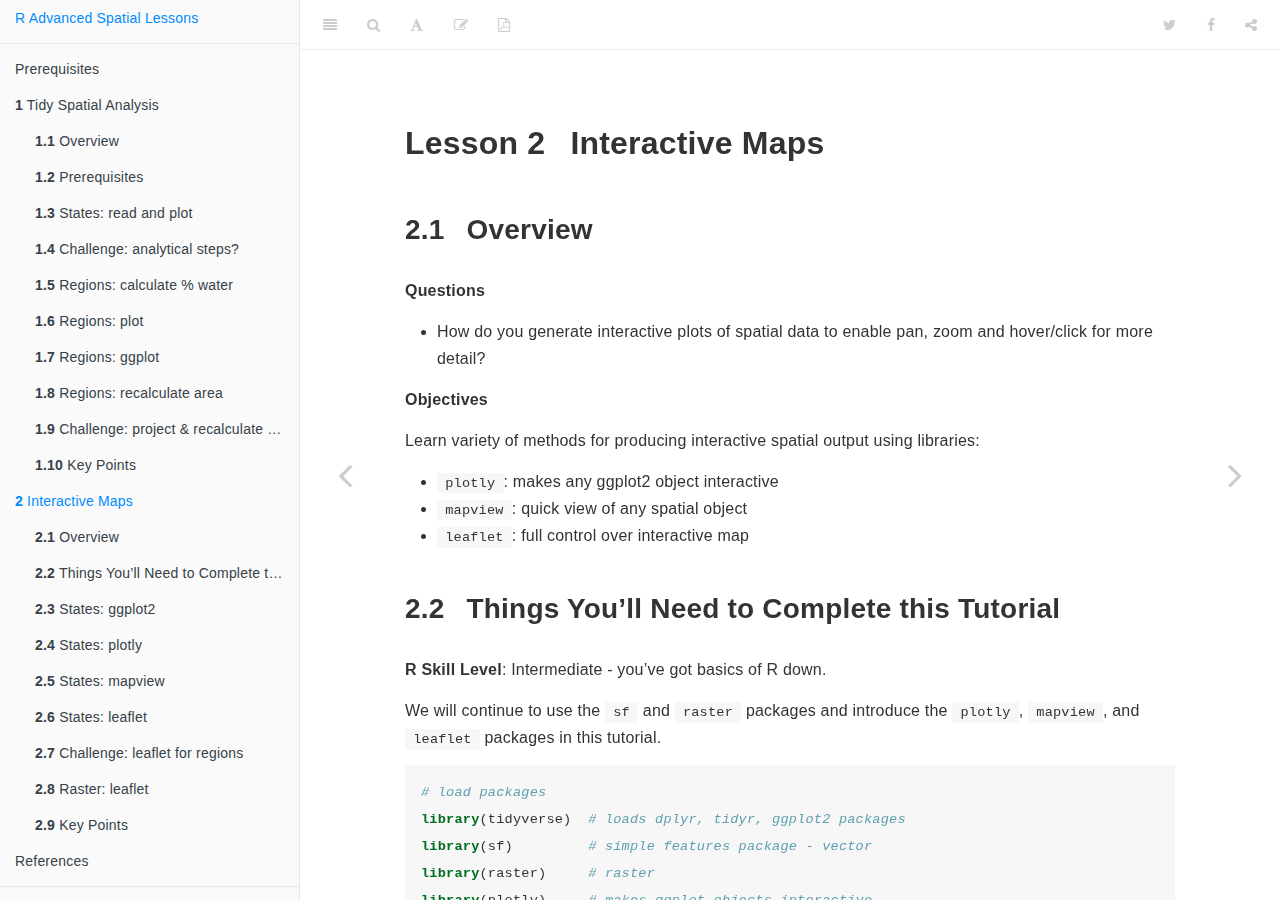
